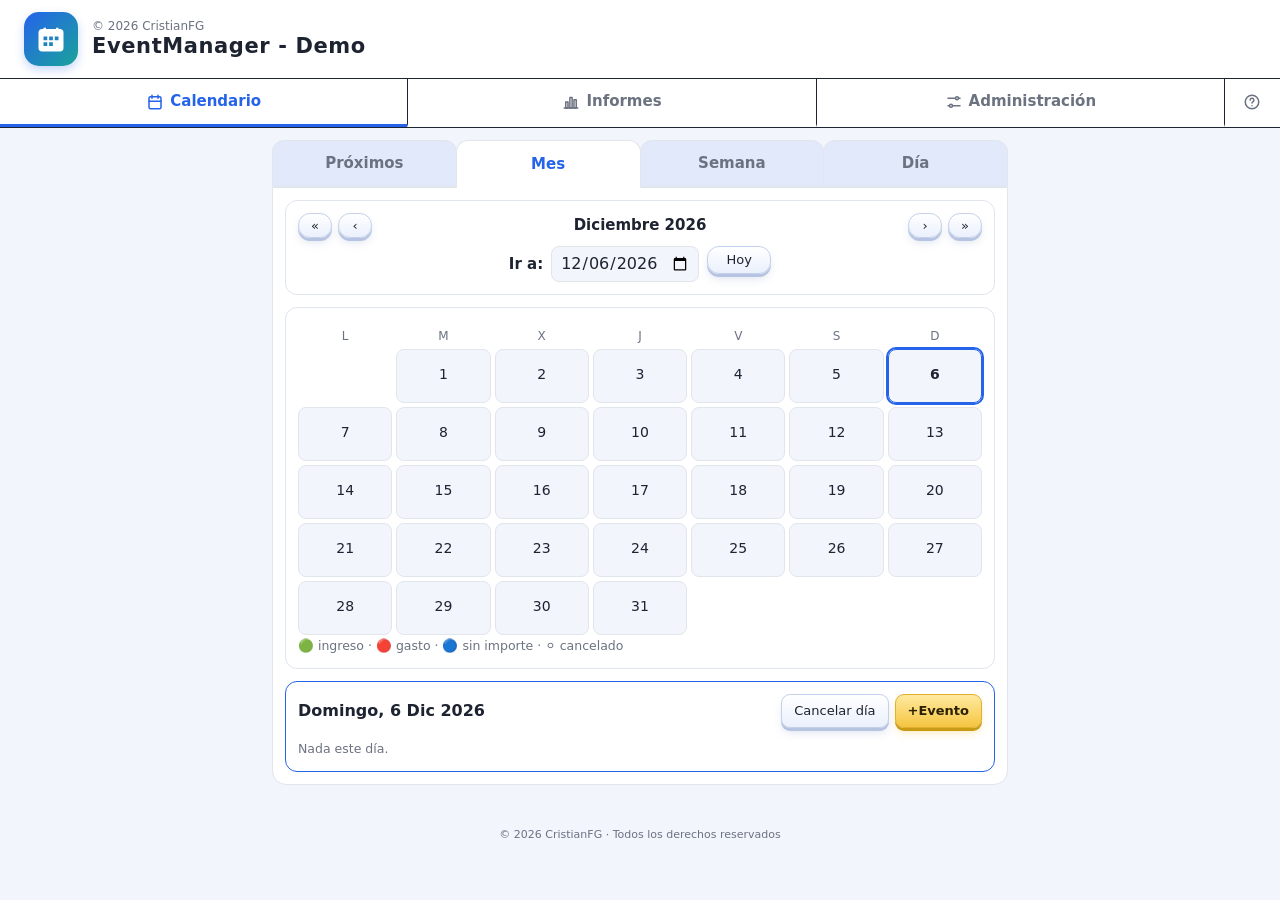
==== docs/eventmanager/EventManager_Demo_Vo.html @ ac98756c "Actualizaciones" ====
<!DOCTYPE html> <html lang="es"> <head> <meta charset="utf-8"> <meta name="viewport" content="width=device-width,initial-scale=1,viewport-fit=cover"> <meta name="theme-color" content="#2563eb"><title>EventManager - Demo</title> <style>/*! EventManager (nombre provisional) · © 2026 CristianFG · Todos los derechos reservados */:root{--bg:#f2f5fc;--card:#fff;--tx:#1d2330;--mut:#6b7280;--bd:#e1e5ec;--ac:#2563eb;--btx:#fff;--ok:#15803d;--ko:#b91c1c;--wn:#9ca3af;--b3a:#fff;--b3b:#eaf0fc;--b3bd:#c5d1ea;--b3sh:#b6c4e2;--b3gl:#6f87c040;--rj-a:#fff6f6;--rj-b:#ffe0e0;--rj-t:#b91c1c;--rj-bd:#f2b3b3;--rj-sh:#eea3a3;--rj-gl:#e5484d33;--gr-a:#f3f4f7;--gr-b:#d8dce4;--gr-t:#374151;--gr-bd:#c2c8d3;--gr-sh:#a9b1c0;color-scheme:light dark;box-sizing:border-box;padding-top:env(safe-area-inset-top,0);padding-bottom:env(safe-area-inset-bottom,0)}@media(prefers-color-scheme:dark){:root:not([data-theme=light]){--bg:#0f1318;--card:#181e27;--tx:#e6e9ef;--mut:#9aa3b2;--bd:#2a3340;--ac:#6ea0ff;--btx:#0b1220;--ok:#4ade80;--ko:#f87171;--wn:#6b7280;--b3a:#2a354b;--b3b:#212b3e;--b3bd:#3b4862;--b3sh:#0a0e15;--b3gl:#00000066;--rj-a:#43212a;--rj-b:#341a21;--rj-t:#ff8a8a;--rj-bd:#6d2f39;--rj-sh:#1c0b0f;--rj-gl:#00000066;--gr-a:#404859;--gr-b:#323946;--gr-t:#dbe1ec;--gr-bd:#525c70;--gr-sh:#12161d}}:root[data-theme=dark]{--bg:#0f1318;--card:#181e27;--tx:#e6e9ef;--mut:#9aa3b2;--bd:#2a3340;--ac:#6ea0ff;--btx:#0b1220;--ok:#4ade80;--ko:#f87171;--wn:#6b7280;--b3a:#2a354b;--b3b:#212b3e;--b3bd:#3b4862;--b3sh:#0a0e15;--b3gl:#00000066;--rj-a:#43212a;--rj-b:#341a21;--rj-t:#ff8a8a;--rj-bd:#6d2f39;--rj-sh:#1c0b0f;--rj-gl:#00000066;--gr-a:#404859;--gr-b:#323946;--gr-t:#dbe1ec;--gr-bd:#525c70;--gr-sh:#12161d}*{box-sizing:border-box}html{scroll-padding-top:env(safe-area-inset-top,0px)}body{margin:0;background:var(--bg);color:var(--tx);font:15px/1.4 system-ui,-apple-system,"Segoe UI",Roboto,sans-serif}header{position:sticky;top:env(safe-area-inset-top,0);background:var(--card);border-bottom:1px solid var(--tx);z-index:5;padding:0}.brand{display:flex;align-items:center;gap:14px;padding:12px 24px}.logo{width:54px;height:54px;border-radius:15px;background:linear-gradient(135deg,#2563eb,#1aa39a);display:grid;place-items:center;box-shadow:0 4px 10px #2563eb40;flex:none}.brand h1{margin:0;font-size:21px;font-weight:700;letter-spacing:.6px;line-height:1.2}.bs{display:block;font-size:12px;line-height:1.2;color:var(--mut)}nav{display:flex;border-top:1px solid var(--tx)}nav button{flex:1;display:flex;align-items:center;justify-content:center;gap:6px;background:0 0;color:var(--mut);border:0;border-bottom:3px solid transparent;border-radius:0;padding:12px 4px}nav button svg{width:18px;height:18px;flex:none;fill:none;stroke:currentColor;stroke-width:2;stroke-linecap:round;stroke-linejoin:round}nav button+button{border-left:1px solid var(--tx)}nav button.on{color:var(--ac);border-bottom-color:var(--ac)}nav button:hover:not(.on){color:var(--tx)}nav button:focus-visible{outline:3px solid #93c5fd;outline-offset:-3px}header nav button{font-weight:700}nav button[data-t=ayu]{flex:none;width:56px;padding:12px 0}@media(max-width:640px){.brand{padding:10px 12px}.logo{width:44px;height:44px;border-radius:12px}nav button{flex-direction:column;gap:2px;padding:8px 2px;font-size:12px}nav button[data-t=ayu]{width:48px;padding:8px 0}}main{max-width:760px;margin:0 auto;padding:12px}.card{background:var(--card);border:1px solid var(--bd);border-radius:12px;padding:12px;margin-bottom:12px}h3{margin:0;font-size:16px}button{font:inherit;font-weight:600;color:var(--tx);cursor:pointer;border:1px solid var(--b3bd);border-radius:12px;padding:8px 14px;background:linear-gradient(180deg,var(--b3a),var(--b3b));box-shadow:0 3px 0 var(--b3sh),0 6px 10px -2px var(--b3gl);transition:transform .06s,box-shadow .06s}button:active:not(:disabled){transform:translateY(2px);box-shadow:0 1px 0 var(--b3sh),0 2px 4px -1px var(--b3gl)}button:disabled{opacity:.45;cursor:not-allowed}button.g{padding:5px 10px;font-size:13px;font-weight:500}button.sm{padding:5px 12px;font-size:13px;border-radius:10px}button.pri{color:#fff;border-color:#1d4fc4;background:linear-gradient(180deg,#5b93ff,#2563eb);--b3sh:#1a3f9c;--b3gl:#2563eb55}button.amar{color:#2b2100;border-color:#e0b02e;background:linear-gradient(180deg,#ffeaa0,#f5c542);--b3sh:#c99a14;--b3gl:#f5c54266}button.rojo{color:var(--rj-t);border-color:var(--rj-bd);background:linear-gradient(180deg,var(--rj-a),var(--rj-b));--b3sh:var(--rj-sh);--b3gl:var(--rj-gl)}button.gris{color:var(--gr-t);border-color:var(--gr-bd);background:linear-gradient(180deg,var(--gr-a),var(--gr-b));--b3sh:var(--gr-sh)}.day,.sub button,nav button{box-shadow:none;transition:none;font-weight:500}.day:active:not(:disabled),.sub button:active:not(:disabled),nav button:active:not(:disabled){transform:none;box-shadow:none}label{display:block;font-size:13px;color:var(--mut);margin:8px 0;flex:1}input,select,textarea{display:block;width:100%;font:inherit;font-size:16px;padding:7px;border:1px solid var(--bd);border-radius:8px;background:var(--bg);color:var(--tx);margin-top:3px}.row{display:flex;gap:8px;align-items:center}.wrap{flex-wrap:wrap}.between{justify-content:space-between}.end{justify-content:flex-end;margin-top:12px}.grid{display:grid;grid-template-columns:repeat(7,1fr);gap:4px;text-align:center;margin-top:8px}.grid i{font-style:normal;color:var(--mut);font-size:12px}.day{background:var(--bg);color:var(--tx);border:1px solid var(--bd);min-height:54px;padding:4px 2px;border-radius:8px;font-size:14px}.day.sel{outline:2px solid var(--ac)}.day.today{font-weight:700;border-color:var(--ac)}.dots{display:flex;gap:2px;justify-content:center;flex-wrap:wrap;margin-top:3px}.dots u{width:7px;height:7px;border-radius:50%;background:var(--ac)}.dots u.in{background:var(--ok)}.dots u.ga{background:var(--ko)}.dots u.cx{background:var(--wn);opacity:.6}.item{display:flex;gap:8px;align-items:center;justify-content:space-between;padding:8px 0;border-top:1px solid var(--bd);flex-wrap:wrap}.item.off .nm{opacity:.55;text-decoration:line-through}.item small,small{color:var(--mut)}.item input[type=checkbox]{width:auto;margin:0}.amt{font-weight:600;white-space:nowrap}.amt.INGRESO{color:var(--ok)}.amt.GASTO{color:var(--ko)}.acts{display:flex;gap:6px}.nv{min-width:34px;font-size:20px;line-height:1;padding:6px 7px}.go{justify-content:center;align-items:flex-start}.go b{align-self:center}.go input{height:36px;width:auto;margin:0;font-size:16px;padding:0 8px}.go button{height:28px;min-width:64px;padding-top:0;padding-bottom:0}.tag{font-size:11px;background:var(--bg);border:1px solid var(--bd);border-radius:6px;padding:1px 6px;color:var(--mut)}.kpi{display:grid;grid-template-columns:repeat(3,1fr);gap:8px;text-align:center}.kpi b{display:block;font-size:18px}table{width:100%;border-collapse:collapse;font-size:14px;margin-top:6px}td,th{padding:5px;text-align:right}td:first-child,th:first-child{text-align:left}.days{display:flex;gap:6px;flex-wrap:wrap}.chip{display:flex;align-items:center;gap:3px;margin:0;flex:0 0 auto}.chip input{width:auto;margin:0}#modal{position:fixed;inset:0;background:#0009;display:flex;align-items:center;justify-content:center;padding:12px;z-index:20}#modal[hidden]{display:none}.box{background:var(--card);border-radius:14px;padding:16px;width:100%;max-width:440px;max-height:90vh;overflow:auto}#toast{position:fixed;left:50%;transform:translateX(-50%);bottom:calc(16px + env(safe-area-inset-bottom,0px));background:var(--tx);color:var(--bg);padding:8px 14px;border-radius:10px;font-size:14px;z-index:30;max-width:90%}#toast:empty{display:none}footer{text-align:center;font-size:11px;color:var(--mut);padding:16px}.tag.REALIZADO{color:var(--ok)}.tag.PLANIFICADO{color:var(--ac)}.row.prw{flex-wrap:nowrap;align-items:flex-end;gap:8px}.prw label{margin:0;min-width:0;flex:1.1 1 0}.prw label:first-child{flex:.8 1 0}.prw input,.prw select{min-width:0;padding-left:5px;padding-right:5px;font-size:14px}.prg{display:block;margin-top:8px;font-size:12px;color:var(--mut)}.row.prd{flex-wrap:nowrap;align-items:flex-end;gap:8px}.prd label{margin:0;min-width:0;flex:1}.prd input{min-width:0;padding-left:5px;padding-right:5px;font-size:14px}@media(max-width:340px){.row.prw{flex-wrap:wrap}}.pz{display:flex;gap:6px;align-items:flex-start;margin-top:3px}button.pzx{padding:0;width:20px;height:20px;min-width:0;font-size:11px;line-height:1;border-radius:6px;box-shadow:none;flex:none;position:relative;margin-top:1px}button.pzx::after{content:'';position:absolute;inset:-7px}@media(max-width:640px){.dn{display:none}}.gen{display:flex;flex-direction:column;align-items:center;gap:10px;border-color:#f5c542}.gen .row{justify-content:center}.gen input{height:36px;width:auto;margin:0;font-size:16px;padding:0 8px}.gen button{height:32px}.pt{font-size:28px;font-weight:800;margin:4px 0 6px}.ps{margin:0 0 14px;color:var(--mut)}.adm{display:flex;justify-content:space-between;align-items:center;gap:10px;flex-wrap:wrap;margin-bottom:14px}.adm .row{gap:10px}.pos{color:var(--ok)}.neg{color:var(--ko)}.flt{margin:6px 0 10px}.flt .chip{border:1px solid var(--bd);border-radius:20px;padding:4px 10px;color:var(--tx);font-size:13px}.sub{display:flex;gap:0;margin:0}.sub button{position:relative;flex:1;border:1px solid var(--bd);border-radius:12px 12px 0 0;background:var(--bg);background:color-mix(in srgb,var(--ac) 8%,var(--bg));color:var(--mut);padding:12px 8px;margin-bottom:0;font-weight:700}.sub button+button{margin-left:-1px}.sub button:hover{color:var(--ac);background:color-mix(in srgb,var(--ac) 3%,var(--card))}.sub button.on{background:var(--card);color:var(--ac);border-color:var(--bd) var(--bd) var(--card);margin-bottom:-1px;z-index:2}.sub button:focus-visible{outline:3px solid #93c5fd;outline-offset:2px;z-index:3}.tpanel{position:relative;z-index:1;background:var(--card);border:1px solid var(--bd);border-radius:0 0 14px 14px;padding:12px;margin-bottom:14px}.tpanel>:last-child{margin-bottom:0}.fr.today{border-color:var(--ac)}.fr h4{margin:0;font-size:15px}.dt{display:inline-block;min-width:100px;color:var(--mut);font-size:13px}.tk>div:first-child{flex:1 1 100%}.tk .acts{margin-left:auto;justify-content:flex-end;flex-wrap:nowrap;gap:3px}.tk .acts button{padding:2px 5px;font-size:12px;border-radius:8px;white-space:nowrap}.tk .acts button.del{color:var(--ko)}.card.r{text-align:right}.prow{text-align:right;margin:0 0 14px;padding-bottom:4px}.hlp h3{margin-bottom:4px}.hlp p{margin:6px 0 0}.hlp ol,.hlp ul{margin:8px 0 0;padding-left:20px}.hlp li{margin:5px 0}.hlp h4{margin:14px 0 2px;font-size:14px}.flow{display:flex;flex-wrap:wrap;gap:6px;align-items:center;margin:8px 0;color:var(--mut)}.flow .tag{font-size:13px;color:var(--tx)}.ev>.nm{flex:1 1 150px;min-width:0}.ev .amt{flex:0 0 auto;min-width:96px;text-align:right}.ev .acts{flex:0 0 auto;margin-left:auto}.dh button,.ev .acts button{min-width:72px}.amt.cero{color:var(--mut)}button.xs{padding:7px 12px;font-size:13px;border-radius:9px}.dh{display:flex;align-items:center;justify-content:space-between;gap:8px;margin-bottom:10px}@media print{#toast,.prow,button,footer,nav{display:none}body{background:#fff;color:#000}.card{box-shadow:none;break-inside:avoid;border-color:#bbb}header{position:static}.sub{display:none!important}.tpanel{border:0;padding:0;margin:0}.hlp{break-inside:auto}.hlp h3,.hlp h4{break-after:avoid}}.scroll-top-btn{position:fixed;right:max(24px,env(safe-area-inset-right,0px));bottom:calc(24px + env(safe-area-inset-bottom,0px));z-index:10;width:52px;height:52px;min-width:44px;min-height:44px;padding:0;margin:0;border:0;border-radius:50%;background:#2563eb;color:#fff;display:flex;flex-direction:column;align-items:center;justify-content:center;gap:1px;box-shadow:0 4px 12px rgba(0,0,0,.25),0 2px 4px rgba(0,0,0,.15);cursor:pointer;-webkit-tap-highlight-color:transparent;opacity:0;visibility:hidden;pointer-events:none;transform:translateY(12px) scale(1);transition:opacity .3s ease,transform .3s ease,visibility .3s,background-color .2s ease}.scroll-top-btn.is-visible{opacity:1;visibility:visible;pointer-events:auto;transform:translateY(0) scale(1)}.scroll-top-btn.is-visible:hover{background:#1d4ed8;transform:translateY(0) scale(1.08)}.scroll-top-btn.is-visible:active{transform:translateY(0) scale(.95)}.scroll-top-btn:focus-visible{outline:3px solid #93C5FD;outline-offset:3px}.scroll-top-btn svg{width:18px;height:18px;display:block;fill:none;stroke:#fff;stroke-width:3;stroke-linecap:round;stroke-linejoin:round}.scroll-top-btn span{font:700 11px/1 system-ui,-apple-system,"Segoe UI",Roboto,sans-serif;letter-spacing:.5px;color:#fff}@media(prefers-reduced-motion:reduce){.scroll-top-btn{transition:none}.scroll-top-btn.is-visible:active,.scroll-top-btn.is-visible:hover{transform:none}}@media print{.scroll-top-btn{display:none!important}}</style> </head> <body> <header> <div class="brand"> <div class="logo"><svg viewBox="0 0 24 24" width="30" height="30" fill="#fff" fill-rule="evenodd" aria-hidden="true"><path d="M6 4V3h2v1h8V3h2v1h1a3 3 0 0 1 3 3v12a3 3 0 0 1-3 3H5a3 3 0 0 1-3-3V7a3 3 0 0 1 3-3h1ZM6 10h3v3H6ZM10.5 10h3v3h-3ZM15 10h3v3h-3ZM6 14.5h3v3H6ZM10.5 14.5h3v3h-3Z"/></svg></div> <div><div class="bs">© 2026 CristianFG</div><h1>EventManager - Demo</h1></div> </div> <nav> <button data-t="cal" onclick="tab='cal';render()"><svg viewBox="0 0 24 24" aria-hidden="true"><rect x="4" y="5" width="16" height="16" rx="2"/><path d="M16 3v4M8 3v4M4 11h16"/></svg>Calendario</button> <button data-t="inf" onclick="tab='inf';render()"><svg viewBox="0 0 24 24" aria-hidden="true"><path d="M3 20h18"/><rect x="5" y="12" width="3" height="8"/><rect x="10.5" y="6" width="3" height="14"/><rect x="16" y="9" width="3" height="11"/></svg>Informes</button> <button data-t="tar" onclick="tab='tar';render()"><svg viewBox="0 0 24 24" aria-hidden="true"><path d="M4 7h10M18 7h2M4 17h2M10 17h10"/><circle cx="16" cy="7" r="2"/><circle cx="8" cy="17" r="2"/></svg>Administración</button> <button data-t="ayu" onclick="tab='ayu';render()" title="Ayuda" aria-label="Ayuda"><svg viewBox="0 0 24 24" aria-hidden="true"><circle cx="12" cy="12" r="9"/><path d="M9.5 9.5a2.5 2.5 0 1 1 3.5 2.3c-.6.3-1 .8-1 1.5M12 17v.01"/></svg></button> </nav> </header> <main id="v"></main> <footer>© 2026 CristianFG · Todos los derechos reservados</footer> <div id="modal" hidden role="dialog" aria-modal="true"></div> <div id="toast" role="status" aria-live="polite"></div> <button type="button" id="scrollTop" class="scroll-top-btn" aria-label="Volver arriba" title="Volver arriba"><svg viewBox="0 0 24 24" aria-hidden="true" focusable="false"><path d="M12 20V5M5 12l7-7 7 7"/></svg><span aria-hidden="true">UP</span></button> <script>/*! EventManager (nombre provisional) · © 2026 CristianFG · Todos los derechos reservados */
(function(_0x32bb6d,_0x445263){function _0x4cc6c1(_0x3c22ec,_0x530707){return _0x47d9(_0x530707-0x36,_0x3c22ec);}function _0x32b2fd(_0xcbb063,_0x546548){return _0x47d9(_0x546548-0xe0,_0xcbb063);}const _0x1e36ca=_0x32bb6d();while(!![]){try{const _0x58c91f=parseInt(_0x4cc6c1(0x97,0x1f2))/(0x21c1+-0x9*-0x397+-0x1605*0x3)*(parseInt(_0x32b2fd(0x524,0x5db))/(0x2*0x1361+-0x8*0x1d4+-0x1820))+parseInt(_0x32b2fd(0x544,0x50d))/(0x2694+0x5bc+-0x2c4d)*(parseInt(_0x32b2fd(0x3be,0x575))/(0x1*-0x1733+0x1*0x20f9+-0x4e1*0x2))+parseInt(_0x32b2fd(0x2c6,0x278))/(-0x567+-0x774+0x20*0x67)+parseInt(_0x32b2fd(0x62d,0x481))/(-0x90*-0x1b+0x1c*0x106+-0x2bd2)*(parseInt(_0x4cc6c1(0x3db,0x5f6))/(-0x825+0x2431+-0x1c05))+-parseInt(_0x32b2fd(0x39a,0x555))/(-0xd6f+0x1b87+-0x3*0x4b0)*(parseInt(_0x4cc6c1(0x837,0x630))/(-0x59f*-0x2+0xd91+0x97*-0x2a))+-parseInt(_0x4cc6c1(0x2e,0x279))/(-0x157+0x6bc+-0x1c9*0x3)*(parseInt(_0x32b2fd(0x631,0x416))/(-0x40e+-0x167*0x5+-0x9*-0x13c))+-parseInt(_0x32b2fd(0x420,0x439))/(-0x255d*0x1+0x1024+0x79*0x2d);if(_0x58c91f===_0x445263)break;else _0x1e36ca['push'](_0x1e36ca['shift']());}catch(_0x440cc7){_0x1e36ca['push'](_0x1e36ca['shift']());}}}(_0x4315,0x3632b+-0x482f+-0x12afe),console[_0x5d457d(0x635,0x734)](_0x5d457d(0x93b,0xaee),_0x5d457d(0x476,0x4cb),_0x19c49c(0x484,0x58f)));const $=_0x3edbe4=>document[_0x19c49c(0x82a,0x71d)](_0x3edbe4),pad=_0x49737f=>String(_0x49737f)['padStart'](-0x1bc7*-0x1+-0x1d06+0x141,'0'),iso=_0x23c33c=>_0x23c33c['getFullYear']()+'-'+pad(_0x23c33c[_0x5d457d(0x832,0x5fd)]()+(-0x1e8d+-0x438+0x22c6))+'-'+pad(_0x23c33c[_0x5d457d(0x4af,0x414)]()),parse=_0x5aaaf2=>{function _0x43aeef(_0x12827b,_0x54daca){return _0x19c49c(_0x12827b,_0x54daca- -0x25b);}const [_0xbf8e7d,_0x2d15dd,_0x37bc4a]=_0x5aaaf2[_0x43aeef(0x265,0x4a7)]('-')[_0x43aeef(0x7fa,0x762)](Number);function _0x5570db(_0x18a6d7,_0x1f3b3f){return _0x19c49c(_0x1f3b3f,_0x18a6d7- -0x587);}return new Date(_0xbf8e7d,_0x2d15dd-(-0x1e77+-0x152*-0x2+0x6f5*0x4),_0x37bc4a);},addD=(_0x58e627,_0x4a81e9)=>{function _0x10a1bd(_0x32750a,_0x188eb7){return _0x5d457d(_0x32750a- -0x565,_0x188eb7);}const _0x374078={'pZQcl':function(_0x312a79,_0x4add93){return _0x312a79(_0x4add93);},'jIZCV':function(_0x43c615,_0xbb33fe){return _0x43c615(_0xbb33fe);}},_0x43129f=_0x374078['pZQcl'](parse,_0x58e627);_0x43129f[_0x10a1bd(0x68,0x219)](_0x43129f[_0x396a62(0x37,0x1f6)]()+_0x4a81e9);function _0x396a62(_0x5d2ef6,_0x541762){return _0x5d457d(_0x5d2ef6- -0x478,_0x541762);}return _0x374078[_0x396a62(0x486,0x4bc)](iso,_0x43129f);},finMes=_0x10ba2a=>{const _0x22264f={'COhwY':function(_0x18d58b,_0x23cca1){return _0x18d58b(_0x23cca1);},'vcepi':function(_0x19320e,_0x3284c1){return _0x19320e+_0x3284c1;}};function _0x35121f(_0x2a50a8,_0x2af6f4){return _0x19c49c(_0x2a50a8,_0x2af6f4- -0x5eb);}const _0x2ce7b8=parse(_0x10ba2a);function _0x477f47(_0x44b39e,_0x5ef127){return _0x19c49c(_0x44b39e,_0x5ef127- -0x644);}return _0x22264f[_0x477f47(0x515,0x37e)](iso,new Date(_0x2ce7b8[_0x477f47(0x1a0,0x328)](),_0x22264f['vcepi'](_0x2ce7b8[_0x35121f(0xb0,0x2c3)](),0x38*-0x7b+0x2e*0x8b+0x1ef),-0x2b2+0xb1b+-0x869));},eur=_0xd4711e=>_0xd4711e[_0x5d457d(0x688,0x719)](_0x5d457d(0x752,0x6c7),{'style':_0x5d457d(0x75e,0x77c),'currency':_0x19c49c(0x721,0x77c)}),uid=()=>{function _0x5ef532(_0x20102d,_0x15ce0b){return _0x5d457d(_0x15ce0b-0x19,_0x20102d);}const _0x37a5b9={'wnUQd':function(_0x280c23,_0x2afbbe){return _0x280c23(_0x2afbbe);},'RllZU':_0x467ab8(0x68e,0x656),'ynokE':'#ph','wXqPA':function(_0x5f3ebf,_0x50e22b){return _0x5f3ebf<_0x50e22b;},'vUmKj':function(_0x5cc587,_0x19fdc6){return _0x5cc587(_0x19fdc6);},'WetbI':_0x467ab8(0x3ce,0x2c1),'aAWEo':function(_0x745c1e,_0x3a03df){return _0x745c1e(_0x3a03df);},'BTust':function(_0x15f2b4){return _0x15f2b4();},'WnnSD':function(_0x3b201d,_0x4852a3){return _0x3b201d(_0x4852a3);},'lUWki':function(_0x44e225,_0x53c163,_0x544753,_0x18aad5,_0x4a45a6){return _0x44e225(_0x53c163,_0x544753,_0x18aad5,_0x4a45a6);},'HDTsx':function(_0x12d32e,_0x232d40){return _0x12d32e!==_0x232d40;},'auHud':_0x467ab8(0x183,0x358),'EFwnG':function(_0x3e0192,_0x2602bd){return _0x3e0192+_0x2602bd;}};try{if(_0x37a5b9[_0x5ef532(0x400,0x49c)](_0x37a5b9[_0x5ef532(0x9bf,0x94b)],_0x37a5b9[_0x467ab8(0x6ab,0x652)])){const _0x46f3f4=_0x37a5b9[_0x5ef532(0x684,0x849)](_0x591d7a,_0x22f62c);_0x37a5b9[_0x467ab8(0x4a7,0x29c)](_0x173a3e,_0x5ef532(0xaed,0x913),_0x467ab8(0x434,0x2ee)+_0x5d1d06(_0x46f3f4[_0x467ab8(0x41b,0x1bd)])+_0x5ef532(0x71d,0x667)+_0x584b9e+_0x5ef532(0x8dd,0x906)+_0x579a3b+'\x27)\x22></label><label>Hasta<input\x20id=\x22ph\x22\x20type=\x22date\x22\x20onchange=\x22pausaN(\x27'+_0x1f8e90+_0x5ef532(0x679,0x7a7),()=>{const _0x126dd6=_0x37a5b9[_0x3c9a77(0x74,0x9d)](_0x4eae30,_0x37a5b9[_0x121099(0x629,0x636)])[_0x3c9a77(0x3,-0x275)],_0xfeb0fc=_0x57c577(_0x37a5b9['ynokE'])[_0x121099(0x4a4,0x70b)];if(!_0x126dd6||!_0xfeb0fc||_0x37a5b9[_0x121099(0x252,0x4b2)](_0xfeb0fc,_0x126dd6))return _0x37a5b9['vUmKj'](_0x5513c4,_0x37a5b9[_0x3c9a77(0x1cd,0x3fa)]),![];const _0xe2bc5d=_0x73a70b(_0x21c632,_0x126dd6,_0xfeb0fc);_0x4247ef['mv']=_0x255063['mv'][_0x3c9a77(0x184,-0x16)](_0x46c984=>!(_0x46c984['eventoId']&&_0xe2bc5d['ev'][_0x3c9a77(-0xa4,-0xe4)](_0x46c984['eventoId']))&&!_0xe2bc5d['cu'][_0x121099(0x7be,0x664)](_0x46c984));function _0x121099(_0x3974b7,_0x59e647){return _0x467ab8(_0x3974b7,_0x59e647-0x2db);}function _0x3c9a77(_0x2a8984,_0x21b128){return _0x467ab8(_0x21b128,_0x2a8984- -0x42d);}_0x8f4299['ev']=_0x2ee5d5['ev'][_0x121099(0x8f6,0x88c)](_0x384971=>!_0xe2bc5d['ev'][_0x3c9a77(-0xa4,0x17b)](_0x384971['id'])),(_0x46f3f4[_0x3c9a77(0x11f,0x14e)]=_0x46f3f4['pausas']||[])[_0x3c9a77(-0xf9,0x151)]({'d':_0x126dd6,'h':_0xfeb0fc,'nota':_0x37a5b9[_0x3c9a77(0x1f3,0x251)](_0x3ccaf6,_0x3c9a77(-0x14f,-0x322))['value'][_0x3c9a77(-0x1aa,-0x1e7)]()}),_0x37a5b9[_0x3c9a77(0x143,-0x88)](_0x36395a),_0x1c8776(_0x3c9a77(-0x252,-0x381)+_0xe2bc5d['ev'][_0x121099(0x691,0x605)]+_0x121099(0x84e,0x7ed)+_0xe2bc5d['cu'][_0x3c9a77(-0x103,-0x254)]+_0x121099(0x6a6,0x544));},_0x5ef532(0x60a,0x5e4));}else{if(crypto[_0x467ab8(0x5e6,0x39e)])return crypto[_0x467ab8(0x213,0x39e)]();}}catch(_0x811ec3){}function _0x467ab8(_0x4d216b,_0x590e5b){return _0x5d457d(_0x590e5b- -0x2e0,_0x4d216b);}return _0x37a5b9[_0x5ef532(0x285,0x4b8)](Date[_0x467ab8(0x4a3,0x377)]()[_0x467ab8(0x455,0x22e)](0x48e+0x23c5*-0x1+0x1f5b*0x1),Math[_0x5ef532(0x5ef,0x718)]()[_0x5ef532(0x6ca,0x527)](0x7*-0x2b+-0x716+0x867)[_0x5ef532(0x767,0x594)](-0x1*-0xbce+0x904+0x24*-0x94,-0x2579*-0x1+-0x49a*0x1+-0x20d5)['padEnd'](-0x2*-0x2ef+-0x13f+-0x497,'0'));},esc=_0x2e98c8=>String(_0x2e98c8??'')[_0x5d457d(0x739,0x7d4)](/[&<>"]/g,_0x1b4d54=>({'&':_0x19c49c(0x35b,0x52c),'<':_0x5d457d(0x7c3,0x720),'>':_0x5d457d(0x75d,0x629),'\x22':'&quot;'}[_0x1b4d54])),nowStr=()=>{function _0x527e1c(_0x40b289,_0x108aac){return _0x5d457d(_0x108aac- -0xa9,_0x40b289);}function _0x28b823(_0x54de6e,_0x265632){return _0x5d457d(_0x265632- -0xb3,_0x54de6e);}const _0x1560ba={'aukbR':function(_0x26be6d,_0x354124){return _0x26be6d+_0x354124;},'eYtsf':function(_0x78c66f,_0x1a5be0){return _0x78c66f(_0x1a5be0);}},_0x3f1c71=new Date();return _0x1560ba[_0x527e1c(0x42e,0x614)](_0x1560ba[_0x527e1c(0x478,0x614)](_0x1560ba[_0x28b823(0x6ec,0x61b)](iso,_0x3f1c71),'T'),pad(_0x3f1c71['getHours']()))+':'+_0x1560ba['eYtsf'](pad,_0x3f1c71[_0x527e1c(0x65e,0x797)]());};let TODAY=iso(new Date());const DN=['L','M','X','J','V','S','D'],wd=_0xefda5=>(parse(_0xefda5)[_0x19c49c(0x6e7,0x934)]()+(0x5eb+0x166d*0x1+-0x1c52))%(0x26e*-0x4+-0xdbb+0x177a);let tab=_0x19c49c(0x4ab,0x6c3),sel=TODAY,genH=finMes(TODAY),rep={'p':'mesact','d':TODAY,'h':TODAY,'prev':!![]};const DEMO_MAX_AGR=-0x803*-0x1+-0x10dc+0x8db,DEMO_MAX_TAR=-0x1e7*0xf+-0xf*0x192+0x341b*0x1,DEMO_NO_DISP=_0x5d457d(0x6a2,0x8c6),DEMO_NO_PERM=_0x19c49c(0x5c3,0x524);let toastT;const msg=(_0xe6242f,_0x3df6ff)=>{const _0x5ccee3={'NLKhU':_0x3f2173(0x1f8,-0x63),'FpzMm':function(_0x34b2d1,_0x5a7834){return _0x34b2d1(_0x5a7834);},'NQNtZ':function(_0x4c4f32,_0x197c1f,_0x41b007){return _0x4c4f32(_0x197c1f,_0x41b007);},'sUPdZ':function(_0x4ce780,_0x24ad3d){return _0x4ce780||_0x24ad3d;}};$(_0x5ccee3[_0x3dddef(0x5c0,0x521)])[_0x3dddef(0x494,0x5ed)]=_0xe6242f,_0x5ccee3[_0x3dddef(0x8c6,0x722)](clearTimeout,toastT);function _0x3dddef(_0x3f1309,_0x475062){return _0x5d457d(_0x3f1309- -0x67,_0x475062);}function _0x3f2173(_0x26a43b,_0x464fbf){return _0x5d457d(_0x26a43b- -0x279,_0x464fbf);}toastT=_0x5ccee3[_0x3dddef(0x483,0x553)](setTimeout,()=>$(_0x3dddef(0x40a,0x550))[_0x3dddef(0x494,0x269)]='',_0x5ccee3[_0x3f2173(0x38a,0x305)](_0x3df6ff,0x40*-0x4a+-0x5*0x65f+0x4007));};let S={'ag':[],'ta':[],'ev':[],'mv':[]},db=null,lastBk='',persisted=null,pedido=![],rev=0x1ffb+-0x22c2*-0x1+0x14f*-0x33;const openDB=()=>new Promise(_0xc71cf5=>{function _0xc8e600(_0x49aa47,_0x3a4a71){return _0x5d457d(_0x49aa47- -0x404,_0x3a4a71);}function _0x2f213c(_0x561829,_0x15f17e){return _0x5d457d(_0x561829- -0x4c7,_0x15f17e);}const _0x1245b2={'BNZsi':function(_0x2a0a56,_0x4d50ca){return _0x2a0a56||_0x4d50ca;},'gosoB':function(_0xcc2bc1,_0x118168){return _0xcc2bc1(_0x118168);},'qAICu':_0x2f213c(0x11b,0x0),'SWKsq':function(_0x3ed841){return _0x3ed841();},'TgDtZ':'La\x20fecha\x20de\x20fin\x20no\x20puede\x20ser\x20anterior\x20al\x20inicio','pJsUp':function(_0x4c25a0,_0x443baa,_0x35caf5){return _0x4c25a0(_0x443baa,_0x35caf5);},'xxdoo':function(_0x458c6d,_0x8b2293,_0x5a6478,_0x2e4dd8){return _0x458c6d(_0x8b2293,_0x5a6478,_0x2e4dd8);},'xjOGs':_0xc8e600(0x295,0x124),'mQvvp':function(_0x3a37d5,_0x5bb737){return _0x3a37d5===_0x5bb737;},'whNbl':_0x2f213c(0x30f,0x54f),'wZEiq':'eventmanager2026demo','SsHjm':function(_0x5c809c,_0x331bc7){return _0x5c809c===_0x331bc7;},'GGhTy':'yoRNL'};try{if(_0x1245b2[_0xc8e600(0x1e3,0x372)]('wbiKQ',_0x1245b2[_0xc8e600(0x128,0x6d)])){const _0x1c45a9=indexedDB[_0x2f213c(-0x30,-0xfb)](_0x1245b2[_0xc8e600(0x495,0x245)],0x1*-0x1fc+-0x13*0x20b+-0x6cd*-0x6);_0x1c45a9[_0xc8e600(0x34f,0x291)]=()=>_0x1c45a9[_0x2f213c(0x176,-0x2f)][_0xc8e600(0x23b,0x3cc)]('kv'),_0x1c45a9[_0x2f213c(0x3ed,0x4b3)]=()=>{function _0x5aa32e(_0x53356a,_0x3b9aab){return _0xc8e600(_0x3b9aab-0x1e,_0x53356a);}function _0x419773(_0x224a93,_0x451211){return _0xc8e600(_0x224a93-0x14,_0x451211);}if(_0x1245b2[_0x5aa32e(0x569,0x4df)]===_0x5aa32e(0x2c1,0x1fc))db=_0x1c45a9['result'],_0x1245b2[_0x5aa32e(0x122,0x173)](_0xc71cf5);else{const _0x21e5b8=_0x7f98ab[_0x419773(0x35f,0x55e)](-0x17d7+0x1e98+-0xd*0x85,_0x1245b2[_0x5aa32e(0x35,0x21a)](+_0x581d36,0x1801+0xb6+0x1*-0x18b7));_0x1134cf['importe']=_0x21e5b8,_0x383fd3['origen']=_0x21e5b8!==(_0x58647c['base']??_0x1245b2[_0x419773(0x49d,0x5eb)](_0xa3cf5c,_0x35cc4d))?_0x419773(0x4c2,0x606):_0x419773(0x22a,-0x3c);}},_0x1c45a9[_0x2f213c(0x351,0x25d)]=()=>_0xc71cf5();}else return _0xc52326(_0x1245b2[_0xc8e600(0x4a4,0x6e3)]),![];}catch(_0x3d9e40){if(_0x1245b2[_0xc8e600(0x2a8,0x65)]('aNsGa',_0x1245b2['GGhTy'])){const _0x2b55bf={'FtPTO':function(_0x19583d,_0xf2fe6f){return _0x1245b2['gosoB'](_0x19583d,_0xf2fe6f);},'EeORS':'Indica\x20la\x20fecha\x20desde\x20la\x20que\x20cancelar','EWFKj':function(_0x56a10a,_0x36373c,_0xe221a8){function _0x54229e(_0x43bb76,_0x57af00){return _0xc8e600(_0x43bb76- -0x231,_0x57af00);}return _0x1245b2[_0x54229e(-0x1d4,-0x1db)](_0x56a10a,_0x36373c,_0xe221a8);},'xtqSz':function(_0x3e3cf8,_0x27e1f4,_0x33a2f6,_0x468ffc,_0xc7a009){return _0x3e3cf8(_0x27e1f4,_0x33a2f6,_0x468ffc,_0xc7a009);},'mbcXO':function(_0x505744,_0x3dc57c,_0x304435,_0x2c69af){return _0x1245b2['xxdoo'](_0x505744,_0x3dc57c,_0x304435,_0x2c69af);}},_0x4d388f=_0x1245b2[_0xc8e600(0x489,0x6cf)](_0x2988ca,_0x13723f);_0xfb5898(_0x2f213c(0x1d2,0x42a),'<p>Se\x20cancelarán\x20los\x20eventos\x20y\x20cuotas\x20de\x20\x22'+_0x1245b2[_0xc8e600(0x489,0x283)](_0x3add12,_0x4d388f[_0xc8e600(0x99,0x2ce)])+_0x2f213c(0x214,0x25a)+_0x32c6ab+_0xc8e600(0x377,0x3d3),()=>{const _0x189595=_0x83d7e('#cd')[_0x2e3ef2(0x2a8,0x4ac)];function _0x2e3ef2(_0x4366ba,_0x17198e){return _0xc8e600(_0x4366ba- -0x64,_0x17198e);}if(!_0x189595)return _0x2b55bf['FtPTO'](_0x485fce,_0x2b55bf[_0x2e3ef2(0x12,-0x5a)]),![];function _0x1b7560(_0x1246fc,_0x45ccf8){return _0xc8e600(_0x1246fc-0x2b8,_0x45ccf8);}const _0xd709c7=_0x2b55bf[_0x2e3ef2(0x2fb,0x234)](_0x4aebd0,_0x4d388f,_0x189595)['ya'];if(_0xd709c7)return _0x2b55bf[_0x2e3ef2(-0x6,0x225)](_0x2a5c54,_0x1b7560(0x6df,0x7ad),_0x1b7560(0x746,0x908)+_0xd709c7+_0x1b7560(0x5d5,0x5cd),()=>_0x4772d3(_0x4d388f,_0x189595,_0x2e3ef2(0x72,0x1ed)),'Sí,\x20cancelar'),![];_0x2b55bf[_0x1b7560(0x76e,0x798)](_0x593767,_0x4d388f,_0x189595,'CANCELADA');},_0x1245b2[_0x2f213c(-0x1,-0xa3)]);}else _0xc71cf5();}}),load=()=>new Promise(_0x15330a=>{const _0x56c6d0={'KMExh':function(_0x53f668){return _0x53f668();},'bcoSq':'state','rsxAZ':_0x150183(-0x13b,-0x70)};function _0x24d2f2(_0x219710,_0xd49f40){return _0x5d457d(_0x219710- -0x628,_0xd49f40);}function _0x150183(_0x5cda91,_0x5a8c05){return _0x5d457d(_0x5a8c05- -0x686,_0x5cda91);}if(!db)return _0x15330a();try{const _0x2351b4=db[_0x24d2f2(-0x194,-0x36a)]('kv')[_0x24d2f2(0x1d1,0x41a)]('kv'),_0x183cf5=_0x2351b4[_0x150183(-0x29d,-0xad)](_0x56c6d0[_0x150183(0xa4,0xb7)]);_0x183cf5[_0x24d2f2(0x28c,0xa0)]=()=>{function _0x1eaf10(_0x4b7e37,_0x24f7fe){return _0x24d2f2(_0x4b7e37-0x508,_0x24f7fe);}function _0x4614e6(_0x4b535a,_0x5b958c){return _0x24d2f2(_0x5b958c-0x106,_0x4b535a);}if(_0x183cf5[_0x1eaf10(0x51d,0x4a6)])S=_0x183cf5[_0x1eaf10(0x51d,0x677)];};const _0x4c3dce=_0x2351b4[_0x150183(0x181,-0xad)](_0x56c6d0[_0x24d2f2(0x2c,0x9a)]);_0x4c3dce[_0x24d2f2(0x28c,0x4a9)]=()=>{function _0x176206(_0x41f417,_0xdf1595){return _0x150183(_0xdf1595,_0x41f417-0x471);}if(_0x4c3dce['result'])lastBk=_0x4c3dce[_0x176206(0x428,0x3ab)]['bk']||'';};const _0x421fc9=_0x2351b4['get'](_0x24d2f2(-0xce,0x55));_0x421fc9[_0x150183(0x3b5,0x22e)]=()=>{function _0x1eae85(_0x63f208,_0x443852){return _0x150183(_0x63f208,_0x443852- -0x21);}rev=_0x421fc9[_0x1eae85(0x1e1,-0x6a)]||0x444*0x6+-0xab7+-0xee1*0x1;},_0x2351b4['transaction']['oncomplete']=()=>{try{limpiar();}catch(_0x48b352){}function _0x5ae1d5(_0x3f07cc,_0x4f40ee){return _0x24d2f2(_0x3f07cc-0x3bc,_0x4f40ee);}_0x56c6d0[_0x5ae1d5(0x599,0x32a)](_0x15330a);},_0x2351b4[_0x24d2f2(-0x194,-0xf3)][_0x24d2f2(0x1f0,0x3ba)]=()=>_0x15330a(),_0x2351b4[_0x150183(-0x2bb,-0x1f2)]['onabort']=()=>_0x15330a();}catch(_0x5b5559){_0x15330a();}});async function pedirPersistencia(){function _0x4571c2(_0x134712,_0x296aee){return _0x19c49c(_0x134712,_0x296aee- -0x158);}function _0x3b2f88(_0x3c146f,_0x557e51){return _0x19c49c(_0x557e51,_0x3c146f- -0x259);}try{if(navigator[_0x4571c2(0x9c8,0x7ff)]&&navigator['storage'][_0x4571c2(0x3fe,0x5a0)]){persisted=await navigator[_0x4571c2(0x612,0x7ff)][_0x3b2f88(0x773,0x691)]();if(!persisted)persisted=await navigator['storage']['persist']();}}catch(_0x481449){}}function save(){const _0x1bc7a2={'ecPvs':function(_0x22c5dd,_0x4f36df){return _0x22c5dd!==_0x4f36df;},'gWUlY':_0x5bac91(0x29b,0x81),'sdnvv':'tar','BEjxX':function(_0x84eff2){return _0x84eff2();},'nRDSE':_0x5bac91(0x158,0x335),'kaCcl':function(_0x4492b9){return _0x4492b9();}};function _0x5bac91(_0x7fd92b,_0x2b6b16){return _0x5d457d(_0x2b6b16- -0x553,_0x7fd92b);}const _0x75afbe=()=>msg(_0x5bac91(0x89,0x213));function _0x3b0861(_0x2b4761,_0x206a9e){return _0x5d457d(_0x2b4761- -0x115,_0x206a9e);}if(!db)return _0x75afbe();try{const _0x1aeb78=db[_0x3b0861(0x37f,0x3e2)]('kv',_0x5bac91(-0xc1,0xfc)),_0x483eaa=_0x1aeb78[_0x3b0861(0x6e4,0x4cc)]('kv');_0x483eaa['put'](S,_0x1bc7a2[_0x5bac91(-0x15,-0x57)]),rev=Date[_0x3b0861(0x542,0x38f)](),_0x483eaa[_0x3b0861(0x6a0,0x900)](rev,_0x5bac91(-0x13b,0x7));if(window[_0x3b0861(0x5e5,0x5ee)])try{window[_0x5bac91(0xbb,0x1a7)][_0x5bac91(0x1e4,0x90)](rev);}catch(_0x2e6741){}_0x1aeb78[_0x5bac91(0x3d3,0x2c5)]=_0x1aeb78[_0x3b0861(0x835,0x76d)]=_0x75afbe;}catch(_0x29110b){_0x1bc7a2[_0x3b0861(0x60a,0x536)](_0x75afbe);}persisted!==!![]&&!pedido&&(pedido=!![],_0x1bc7a2[_0x5bac91(-0x8,0x1cc)](pedirPersistencia)['then'](()=>{function _0x41ec5d(_0x42c5c0,_0x5918dd){return _0x3b0861(_0x42c5c0- -0x490,_0x5918dd);}function _0x6b32bf(_0x5130ee,_0x43ff5f){return _0x3b0861(_0x5130ee- -0x1fd,_0x43ff5f);}if(_0x1bc7a2[_0x6b32bf(0x305,0x24b)](_0x1bc7a2[_0x6b32bf(0x1e0,0x279)],_0x6b32bf(0x3ea,0x450))){if(tab===_0x1bc7a2[_0x41ec5d(0x1c4,0x1cd)]&&av===_0x41ec5d(-0x56,-0x97))_0x1bc7a2[_0x6b32bf(0x42a,0x627)](render);}else return _0x5cbaa0[_0x6b32bf(0x349,0x57d)]=![],_0x3f18f0();}));}const commit=()=>{const _0x2d93cd={'pAKiD':function(_0x2f4e3d){return _0x2f4e3d();}};save();function _0x41666b(_0x6a13c,_0x9e53b8){return _0x5d457d(_0x6a13c- -0x48d,_0x9e53b8);}_0x2d93cd[_0x41666b(0x2d7,0x4ca)](render);},IDOK=/^[\w-]{1,64}$/,PERS=['',_0x5d457d(0x881,0x9a9),_0x5d457d(0x695,0x5d1),_0x5d457d(0x495,0x424),_0x19c49c(0x906,0x9c8),_0x19c49c(0x633,0x88a)];function limpiar(){const _0x317377={'YXDRg':_0x5eca22(0x1c4,0xb7),'sULSg':function(_0x3fa8f1,_0xf4fd42){return _0x3fa8f1===_0xf4fd42;},'CrjpB':_0x5eca22(-0x3f,0x4d),'lcPxJ':_0x396972(-0x2e3,-0x1a7),'aumBx':_0x396972(0xd0,0x6),'JSOgC':_0x5eca22(0x271,0x450),'MQNqC':function(_0x48e90c,_0x5216af){return _0x48e90c===_0x5216af;}};if([...S['ag'],...S['ta'],...S['ev'],...S['mv']][_0x396972(0x16e,0x203)](_0x506d0a=>!_0x506d0a||typeof _0x506d0a['id']!==_0x396972(-0x194,0xf0)||!IDOK['test'](_0x506d0a['id'])))throw new Error(_0x5eca22(-0x7e,-0x2b));const _0x1d2a29=new Set(S['ag'][_0x396972(-0x9,0x23b)](_0x338d77=>_0x338d77['id']));S['ta']=S['ta'][_0x5eca22(0x3c0,0x3de)](_0x429866=>_0x1d2a29[_0x5eca22(0x1bc,0x227)](_0x429866[_0x396972(0x36f,0x1aa)]));const _0x409457=new Set(S['ta'][_0x5eca22(0x470,0x6da)](_0x253e02=>_0x253e02['id']));S['ta'][_0x5eca22(0x19d,0x2d2)](_0x3a1ca3=>{_0x3a1ca3[_0x2a07a5(0x3f7,0x185)]=PERS[_0x466496(0x5c4,0x6fe)](_0x3a1ca3[_0x466496(0x854,0x630)])?_0x3a1ca3['per']:_0x317377[_0x2a07a5(0x579,0x6fe)],_0x3a1ca3['importe']=Math[_0x2a07a5(0x5ab,0x780)](0x473+-0x1c54+-0x17e1*-0x1,+_0x3a1ca3[_0x2a07a5(0x64c,0x7bb)]||-0xd3*0x21+-0x2211*-0x1+0x24a*-0x3);function _0x2a07a5(_0x277877,_0x36f3ee){return _0x396972(_0x36f3ee,_0x277877-0x562);}_0x3a1ca3['dias']=(_0x3a1ca3[_0x2a07a5(0x515,0x663)]||[])[_0x466496(0x8e9,0x926)](_0x41dd21=>_0x41dd21>=0x2673+-0x2084+-0x1*0x5ef&&_0x41dd21<0x10fd*0x1+-0x5ed*0x4+0x6be),_0x3a1ca3['tipo']=_0x317377[_0x2a07a5(0x3af,0x4e2)](_0x3a1ca3['tipo'],_0x317377['CrjpB'])?_0x317377[_0x466496(0x47b,0x671)]:_0x317377[_0x2a07a5(0x3e1,0x192)];function _0x466496(_0x58744e,_0x1d5212){return _0x396972(_0x58744e,_0x1d5212-0x79b);}if(!['NINGUNO',_0x317377[_0x466496(0xa2a,0x954)],_0x2a07a5(0x489,0x699),_0x317377[_0x466496(0x3f7,0x5a1)]][_0x2a07a5(0x4c5,0x361)](_0x3a1ca3['coste']))_0x3a1ca3[_0x466496(0x736,0x59c)]=_0x466496(0x8da,0x812);});function _0x396972(_0xd38a3f,_0x35ba70){return _0x19c49c(_0xd38a3f,_0x35ba70- -0x782);}S['ev']=S['ev'][_0x396972(0x1a2,0x18b)](_0x4b8add=>_0x409457[_0x396972(0x1be,-0x79)](_0x4b8add[_0x5eca22(0x326,0x318)]));const _0x5c376e=new Set(S['ev'][_0x5eca22(0x470,0x497)](_0x5f5803=>_0x5f5803['id']));function _0x5eca22(_0x5c641b,_0x466cf0){return _0x19c49c(_0x466cf0,_0x5c641b- -0x54d);}S['mv']=S['mv'][_0x396972(0x2ee,0x18b)](_0x44af18=>_0x409457[_0x396972(-0x210,-0x79)](_0x44af18['tareaId'])&&(!_0x44af18['eventoId']||_0x5c376e[_0x5eca22(0x1bc,-0xa3)](_0x44af18[_0x5eca22(0x2b6,0x125)]))),S['mv'][_0x396972(-0x94,-0x98)](_0x119bcb=>{function _0x44d3fb(_0x115aea,_0x495918){return _0x396972(_0x115aea,_0x495918-0x157);}_0x119bcb[_0x2737fd(0x647,0x6b3)]=Math[_0x2737fd(0x67d,0x612)](-0xa9a+0xe4d*-0x1+-0xff*-0x19,+_0x119bcb['importe']||-0x18b5+-0x2146+0x39fb*0x1);function _0x2737fd(_0x194f31,_0x6464e2){return _0x396972(_0x194f31,_0x6464e2-0x5c9);}_0x119bcb[_0x2737fd(0x606,0x553)]=_0x317377[_0x44d3fb(0x5a,0x2b3)](_0x119bcb[_0x2737fd(0x412,0x553)],_0x44d3fb(-0x336,-0x11d))?'GASTO':_0x2737fd(0x693,0x422);});}function snap(){const _0xf88824={'rnxdD':'snap'};function _0x1b28e2(_0x15525e,_0x25f005){return _0x5d457d(_0x25f005- -0x645,_0x15525e);}function _0x4351ac(_0x3623a9,_0x2adb54){return _0x5d457d(_0x2adb54- -0x317,_0x3623a9);}try{db&&db[_0x4351ac(0x269,0x17d)]('kv','readwrite')['objectStore']('kv')[_0x1b28e2(-0x89,0x170)](JSON[_0x4351ac(0x5b8,0x5a7)](JSON[_0x1b28e2(-0xa8,-0x16)](S)),_0xf88824[_0x4351ac(0x4a9,0x3fe)]);}catch(_0x2057b4){}}function restSnap(){function _0x26fd88(_0x36831b,_0xc6e0e2){return _0x5d457d(_0x36831b- -0x616,_0xc6e0e2);}const _0x1f3ad2={'czFXW':function(_0x1f7aad){return _0x1f7aad();},'TrcmX':'<p>Se\x20recuperará\x20el\x20estado\x20guardado\x20automáticamente\x20antes\x20de\x20la\x20última\x20operación\x20destructiva\x20(importar,\x20borrar\x20o\x20finalizar).\x20Los\x20datos\x20actuales\x20se\x20sustituirán.</p>','wHvlp':_0x26fd88(-0xf2,-0x11d),'wSzee':function(_0x449e4b,_0x2a2ec1){return _0x449e4b(_0x2a2ec1);}};function _0x198528(_0x2e245a,_0x5ec589){return _0x5d457d(_0x5ec589- -0x3a8,_0x2e245a);}try{const _0x3fbfc7=db[_0x26fd88(-0x182,0x93)]('kv')['objectStore']('kv')['get']('snap');_0x3fbfc7[_0x26fd88(0x29e,0x39b)]=()=>{function _0x4cb5f8(_0x5afca3,_0x4ace7d){return _0x198528(_0x5afca3,_0x4ace7d-0x1a8);}function _0x1dd540(_0x25aa1d,_0x5ad031){return _0x198528(_0x5ad031,_0x25aa1d- -0x1a7);}const _0x16049b={'pJlFy':_0x1dd540(0x30b,0x24c),'iRGIT':function(_0x4dc7fe){function _0x7b3ce3(_0x72830d,_0x3b8c23){return _0x1dd540(_0x3b8c23-0x4be,_0x72830d);}return _0x1f3ad2[_0x7b3ce3(0x591,0x762)](_0x4dc7fe);}};if(!_0x3fbfc7[_0x1dd540(0xee,-0x15a)])return msg('No\x20hay\x20ninguna\x20copia\x20interna\x20todavía');modal(_0x4cb5f8(0x210,0x31f),_0x1f3ad2[_0x1dd540(0x263,0x426)],()=>{function _0x452c50(_0x4ffaa2,_0x3bfbf2){return _0x4cb5f8(_0x3bfbf2,_0x4ffaa2- -0x251);}const _0x4d07b1={'JKCKR':function(_0x433b06,_0x44ed23){return _0x433b06(_0x44ed23);}};function _0x20b36b(_0x1227c1,_0x51ee8e){return _0x4cb5f8(_0x1227c1,_0x51ee8e- -0x30d);}if(_0x16049b[_0x452c50(0x90,0x26f)]!==_0x20b36b(0x185,0x34d)){const _0x47fb1c=_0x45cd0c(_0x3669ae);return CQubaS[_0x452c50(0xaf,0x32)](_0x246aec,new _0x2b79ff(_0x47fb1c['getFullYear'](),_0x47fb1c[_0x452c50(0x3e1,0x2bd)]()+(-0x4a*-0x53+0xc95*-0x3+-0x2*-0x6e1),-0x19be+0x11*0xad+0xe41));}else{_0x16049b[_0x452c50(0x5a,0xbc)](snap),S=_0x3fbfc7['result'];try{limpiar();}catch(_0x36dcf0){}_0x16049b[_0x20b36b(-0x26d,-0x62)](commit);}},_0x1f3ad2[_0x4cb5f8(0x416,0x3ff)]);};}catch(_0x2724f7){_0x1f3ad2[_0x26fd88(0x128,0x22a)](msg,_0x198528(0x3f5,0x2a9));}}const avisoBk=()=>!sinDatos()&&(!lastBk||(parse(TODAY)-parse(lastBk))/(0x1a80db*0x13+0x1*-0x5a94c3+0x3896082)>-0x20d3*-0x1+-0xb*-0x113+0x8b*-0x52)?_0x5d457d(0x93e,0xb99)+(lastBk?_0x5d457d(0x705,0x6f7):_0x19c49c(0x82c,0x9a5))+_0x19c49c(0x794,0x569):'';function fallo(_0xadf6ee){const _0x428d81={'swCGf':function(_0x255891,_0x202263){return _0x255891(_0x202263);},'wpEJH':_0x30a129(0x3f5,0x42e),'jaEXp':_0x30a129(0x530,0x336),'FOKrd':function(_0x29adda,_0x1dc306){return _0x29adda!==_0x1dc306;},'fviqJ':_0x4477b9(0x491,0x6d9),'eiKlM':function(_0x4f157a,_0x597527){return _0x4f157a(_0x597527);}};function _0x30a129(_0x3bb859,_0x3dbac1){return _0x19c49c(_0x3bb859,_0x3dbac1- -0x3e1);}function _0x4477b9(_0x5dae4d,_0xa0648f){return _0x19c49c(_0x5dae4d,_0xa0648f-0xa);}console[_0x30a129(0x182,0x11b)](_0xadf6ee);try{if(_0x428d81['FOKrd'](_0x428d81['fviqJ'],_0x428d81['fviqJ'])){const _0x34cb95={'KUNHG':function(_0x3296f2,_0x2ec6ce){return _0x3296f2(_0x2ec6ce);},'FTYbd':function(_0x430d0f,_0x3c47f9){return _0x430d0f>_0x3c47f9;},'pggyK':function(_0x3373d9,_0x4ebcef){return _0x3373d9===_0x4ebcef;}},_0x2b1a69=_0x38a852+'-'+_0x428d81[_0x4477b9(0x916,0x79c)](_0x5d0056,_0x5948d2),_0x1d7701=_0x428d81[_0x4477b9(0x619,0x79c)](_0x43a26c,_0x2b1a69)[_0x4477b9(0x80b,0x601)](0x6d4*-0x5+0x155*0x1+0x1*0x20cf,0x7*0x241+0x5e*0x49+-0x5*0x883)['map'](_0x48c60e=>{function _0x4af4ef(_0x197147,_0x135e70){return _0x30a129(_0x197147,_0x135e70-0x323);}function _0x400bea(_0x2d5d0c,_0x3df37e){return _0x30a129(_0x3df37e,_0x2d5d0c- -0x10b);}const _0x3e268f=_0x34cb95[_0x4af4ef(0x8dd,0x6f0)](_0x2dc86c,_0x48c60e);return'<u\x20class=\x22'+(_0x48c60e[_0x4af4ef(0x6b9,0x66f)]?'cx':_0x34cb95[_0x4af4ef(0x4ee,0x568)](_0x3e268f[_0x400bea(0x380,0x16a)],0x9*0x426+0x207c+-0x45d2)?_0x34cb95['pggyK'](_0x3e268f[_0x400bea(0x220,0x461)],_0x4af4ef(0x37a,0x51d))?'in':'ga':'')+_0x400bea(0x431,0x578);})['join']('')+_0x819b21['mv'][_0x4477b9(0xb79,0x917)](_0x432d1d=>_0x432d1d[_0x30a129(0x2f9,0x311)]&&_0x432d1d[_0x30a129(-0x13a,0xed)]===_0x2b1a69)[_0x4477b9(0xb78,0x9c7)](_0x5cfa98=>_0x4477b9(0xb0c,0x8f0)+(_0x5cfa98[_0x30a129(0x48d,0x2f6)]?'cx':_0x5cfa98['tipo']===_0x30a129(0x42e,0x1fa)?'in':'ga')+'\x22></u>')[_0x30a129(0x60b,0x593)]('');_0x556e9f+=_0x30a129(0x185,0x331)+(_0x2b1a69===_0x558c3a?_0x30a129(0x46c,0x27b):'')+'\x20'+(_0x2b1a69===_0x405508?_0x428d81[_0x4477b9(0x780,0x74b)]:'')+'\x22\x20'+(_0x2b1a69>_0x29ecfb?_0x428d81[_0x4477b9(0x397,0x52f)]:'')+'\x20onclick=\x22selDay(\x27'+_0x2b1a69+_0x4477b9(0x7b0,0x5c2)+_0x2813c9+_0x30a129(0x274,0x229)+_0x1d7701+_0x30a129(0xdf,0x351);}else $('#v')[_0x4477b9(0x4c0,0x539)]='<div\x20class=\x22card\x22><h3>Ha\x20ocurrido\x20un\x20error</h3><p>Algún\x20dato\x20podría\x20estar\x20dañado.\x20Tus\x20datos\x20siguen\x20guardados:\x20exporta\x20una\x20copia\x20antes\x20de\x20seguir.</p><small>'+_0x428d81[_0x4477b9(0xadc,0x9da)](esc,_0xadf6ee&&_0xadf6ee[_0x4477b9(0x680,0x887)])+_0x30a129(-0x39,0x1f0);}catch(_0x3d173f){}}function chkDia(){const _0x29249b={'EBoCZ':function(_0x46868d,_0x121d46){return _0x46868d(_0x121d46);},'FgUEx':function(_0x54f707,_0x438f23){return _0x54f707===_0x438f23;},'LvDwV':function(_0x36e63f,_0x3a9586){return _0x36e63f(_0x3a9586);},'yxDpp':function(_0x2e2ce7){return _0x2e2ce7();}};function _0x1e81a3(_0x552ac1,_0x359ad1){return _0x5d457d(_0x552ac1- -0x3e2,_0x359ad1);}function _0x39885f(_0x1680b3,_0x1c6d13){return _0x5d457d(_0x1680b3- -0x504,_0x1c6d13);}const _0x218d4e=_0x29249b[_0x1e81a3(0xe5,-0xa7)](iso,new Date());if(_0x218d4e===TODAY)return;const _0x509636=TODAY;TODAY=_0x218d4e;if(_0x29249b['FgUEx'](sel,_0x509636))sel=_0x218d4e;if(genH===finMes(_0x509636))genH=_0x29249b[_0x1e81a3(0x35f,0x10e)](finMes,_0x218d4e);_0x29249b[_0x39885f(0x374,0x144)](render);}function syncExt(){const _0x31e7dd={'AcvXN':function(_0x3e8328,_0x45c5a5){return _0x3e8328>_0x45c5a5;}};function _0x3b82d0(_0x1cfcbd,_0x287951){return _0x19c49c(_0x287951,_0x1cfcbd- -0x60a);}if(!db||!$(_0x3b82d0(-0x73,-0x242))[_0x22fca3(-0x198,0x85)])return;function _0x22fca3(_0x1f62ab,_0x1a4999){return _0x19c49c(_0x1f62ab,_0x1a4999- -0x64f);}try{const _0x2803e9=db[_0x3b82d0(-0xfa,-0x206)]('kv')[_0x22fca3(0xe0,0x226)]('kv')[_0x3b82d0(0x4b,0x158)](_0x22fca3(0x79,-0x79));_0x2803e9['onsuccess']=()=>{function _0x268607(_0x2130fb,_0x19bbbd){return _0x3b82d0(_0x2130fb-0xf2,_0x19bbbd);}const _0x3d8cc2={'aCPgZ':function(_0x4e1063){return _0x4e1063();},'GKSxs':function(_0x59c8c0,_0x3c3f86){return _0x59c8c0(_0x3c3f86);}};if(_0x31e7dd['AcvXN'](_0x2803e9[_0x268607(0x1a1,0x27a)]||-0x1ad5+0x84*0x2+-0x529*-0x5,rev))load()['then'](()=>{function _0x4bec88(_0xcf382d,_0x1713b1){return _0x268607(_0xcf382d-0x28f,_0x1713b1);}_0x3d8cc2[_0x131567(0x6dd,0x87c)](render);function _0x131567(_0x1775f2,_0x258d60){return _0x268607(_0x258d60-0x3e4,_0x1775f2);}_0x3d8cc2[_0x4bec88(0x35d,0x434)](msg,_0x131567(0x59e,0x5f8));});};}catch(_0x50dff4){}}document[_0x19c49c(0x991,0x980)](_0x5d457d(0x815,0x915),()=>{const _0x8b0332={'QVyik':function(_0x4e5e8d){return _0x4e5e8d();}};function _0x1c1d3b(_0x4e45af,_0x1b86d0){return _0x5d457d(_0x4e45af- -0x3d1,_0x1b86d0);}function _0x41d7ff(_0x5f2a10,_0x213d4b){return _0x5d457d(_0x5f2a10- -0x2d4,_0x213d4b);}!document[_0x1c1d3b(0x287,0x2a1)]&&(_0x8b0332[_0x41d7ff(0x551,0x4f1)](chkDia),syncExt());}),window[_0x19c49c(0x8e9,0x980)](_0x19c49c(0x7de,0x567),()=>{const _0x2706f7={'IHJgj':function(_0x54ef20){return _0x54ef20();}};function _0x304f20(_0x5a5a31,_0x443768){return _0x5d457d(_0x5a5a31- -0x428,_0x443768);}chkDia(),_0x2706f7[_0x304f20(0x3a9,0x538)](syncExt);}),window[_0x19c49c(0x7cb,0x980)]('focus',chkDia),setInterval(chkDia,-0x4c4d+-0x4d6b*-0x3+0x4e6c);if(window['BroadcastChannel'])try{window[_0x5d457d(0x6fa,0x88d)]=new BroadcastChannel(_0x19c49c(0x7df,0x705)),window[_0x19c49c(0x8b4,0x776)][_0x19c49c(0x83f,0x810)]=_0x42449c=>{function _0x40b4b4(_0x4796da,_0x516d4e){return _0x5d457d(_0x516d4e- -0x15a,_0x4796da);}if(_0x42449c[_0x40b4b4(0x736,0x651)]>rev)syncExt();};}catch(_0x395d93){}const tarea=_0x561580=>S['ta'][_0x5d457d(0x69a,0x8e6)](_0x26b4d8=>_0x26b4d8['id']===_0x561580),agr=_0x35153e=>S['ag'][_0x19c49c(0x802,0x716)](_0x3338a1=>_0x3338a1['id']===_0x35153e),mvOf=_0xb81f90=>S['mv']['find'](_0x22d7a6=>_0x22d7a6[_0x19c49c(0x79c,0x803)]===_0xb81f90['id']);function _0x19c49c(_0xfad44d,_0x3ecf43){return _0x47d9(_0x3ecf43-0x3a8,_0xfad44d);}const calc=_0x2439ee=>_0x2439ee[_0x5d457d(0x507,0x5f7)]===_0x19c49c(0x5a2,0x6a9)?_0x2439ee[_0x19c49c(0x7e1,0x86c)]:0x7d9+0x1f4a+0x2723*-0x1,isReal=_0x389d1e=>!_0x389d1e[_0x5d457d(0x6b1,0x84e)]&&_0x389d1e['inicio']+'T'+(_0x389d1e['hi']||_0x19c49c(0x499,0x561))<=nowStr(),mvReal=_0xf6891a=>{function _0x2e780e(_0x266ae6,_0x5bd927){return _0x19c49c(_0x5bd927,_0x266ae6- -0x2da);}if(_0xf6891a[_0x2e780e(0x529,0x77e)]){const _0x55f757=S['ev']['find'](_0x4e42d8=>_0x4e42d8['id']===_0xf6891a[_0xd8bf41(0x43d,0x37e)]);return _0x55f757&&isReal(_0x55f757);}function _0xd8bf41(_0x22dc0b,_0x248454){return _0x19c49c(_0x248454,_0x22dc0b- -0x3c6);}return _0xf6891a[_0xd8bf41(0x108,0x31d)]<=TODAY;},estT=_0x29be68=>_0x29be68['estado']===_0x5d457d(0x53f,0x310)||_0x29be68[_0x19c49c(0x851,0x65d)]===_0x5d457d(0x4da,0x26a)?_0x29be68[_0x5d457d(0x5e1,0x3f6)]:_0x29be68['fin']&&_0x29be68[_0x19c49c(0x70e,0x913)]<TODAY?_0x5d457d(0x53f,0x3ca):_0x29be68['inicio']>TODAY?_0x5d457d(0x747,0x8ef):_0x5d457d(0x902,0x820),activa=_0x5a80ca=>![_0x19c49c(0x3a1,0x5bb),_0x19c49c(0x75e,0x556)][_0x5d457d(0x669,0x486)](_0x5a80ca['estado']),evDay=_0x25677b=>S['ev']['filter'](_0x1cb0bc=>_0x1cb0bc[_0x19c49c(0x6c2,0x742)]<=_0x25677b&&_0x25677b<=_0x1cb0bc[_0x5d457d(0x897,0x817)])['sort']((_0xe02147,_0x44d119)=>(_0xe02147['hi']||'')[_0x19c49c(0x8ed,0x81b)](_0x44d119['hi']||''));function addEv(_0x593b95,_0x566205,_0x28a7fb={}){function _0x3fdc65(_0x284718,_0x27cfe3){return _0x19c49c(_0x27cfe3,_0x284718- -0x1b0);}const _0x709c42={'iEZTy':function(_0x126595){return _0x126595();},'MyrwQ':function(_0x236343,_0x5405a0){return _0x236343===_0x5405a0;},'AsnXs':_0x44e756(0x77,0x22f),'bhuVo':_0x44e756(-0x7b,0x134)},_0x2588e9={'id':_0x709c42[_0x44e756(0x91,0xa3)](uid),'tareaId':_0x593b95['id'],'inicio':_0x566205,'fin':_0x28a7fb['fin']||_0x566205,'hi':_0x28a7fb['hi']||_0x593b95['hi']||'','hf':_0x28a7fb['hf']||_0x593b95['hf']||'','cancelado':![],'auto':!!_0x28a7fb[_0x3fdc65(0x6f0,0x4eb)],'notas':_0x28a7fb[_0x44e756(0x262,0xfb)]||''},_0xbfbe3f=!S['ev'][_0x44e756(0x274,0x375)](_0x95956e=>_0x95956e[_0x44e756(0x162,-0xf1)]===_0x593b95['id']);function _0x44e756(_0x448ffa,_0x536717){return _0x19c49c(_0x536717,_0x448ffa- -0x711);}const _0x42ba37=_0x709c42[_0x44e756(0x11b,0x1ef)](_0x593b95[_0x44e756(-0x18e,-0x2ff)],_0x44e756(-0x68,-0x212))||_0x593b95[_0x3fdc65(0x3d3,0x310)]===_0x709c42['AsnXs']&&_0xbfbe3f?_0x593b95[_0x44e756(0x15b,0x15c)]:0x4*-0x2fe+0x11*0x103+-0x67*0xd;return S['ev'][_0x3fdc65(0x4e0,0x475)](_0x2588e9),S['mv'][_0x44e756(-0x81,-0x2f7)]({'id':uid(),'tareaId':_0x593b95['id'],'eventoId':_0x2588e9['id'],'cuota':![],'fecha':_0x566205,'importe':_0x42ba37,'base':_0x42ba37,'tipo':_0x593b95[_0x3fdc65(0x55c,0x448)],'origen':_0x709c42[_0x3fdc65(0x34a,0x2b2)],'anulado':![]}),_0x2588e9;}function addCuota(_0x149ae2,_0x4bdee8){const _0x157f72={'SEMANAL':3.5,'MENSUAL':0xf,'TRIMESTRAL':0x2d,'SEMESTRAL':0x5a,'ANUAL':0xb4}[_0x149ae2[_0x4076c7(0x55,0x244)]]||0xa45+-0x2*-0xa0c+0xa1a*-0x3,_0x42842a=(_0x2b8787,_0x542732)=>Math[_0x2bb154(0x219,-0x43)](parse(_0x2b8787)-parse(_0x542732))/(0xb5*0x37c7f+-0x1*-0x197b583+0x1*0x117a0b2)<_0x157f72;function _0x4076c7(_0x86c7f,_0xe6acfc){return _0x5d457d(_0x86c7f- -0x546,_0xe6acfc);}function _0x2bb154(_0x4fbda9,_0x5b7edf){return _0x5d457d(_0x5b7edf- -0x66c,_0x4fbda9);}if(S['mv'][_0x4076c7(0x3c3,0x173)](_0x286bd9=>_0x286bd9[_0x4076c7(0x2b1,0x221)]===_0x149ae2['id']&&_0x286bd9[_0x2bb154(-0xe1,0xa)]&&(_0x42842a(_0x286bd9['fecha'],_0x4bdee8)||_0x286bd9[_0x2bb154(0x419,0x287)]&&_0x42842a(_0x286bd9[_0x4076c7(0x3ad,0x177)],_0x4bdee8))))return-0xc58+-0x15*-0xb3+0x1*-0x257;return S['mv'][_0x2bb154(0x92,-0x58)]({'id':uid(),'tareaId':_0x149ae2['id'],'eventoId':null,'cuota':!![],'fecha':_0x4bdee8,'importe':_0x149ae2[_0x4076c7(0x2aa,0xf9)],'base':_0x149ae2[_0x4076c7(0x2aa,0x18e)],'tipo':_0x149ae2['tipo'],'origen':_0x4076c7(0xd4,-0xd1),'anulado':![]}),-0x4a6+-0x1*-0xdab+-0x904;}function generar(_0x5648ed,_0x381d2c,_0x283096){const _0x589c75={'wQFBC':function(_0x17d076,_0x25337b,_0x1b06b0){return _0x17d076(_0x25337b,_0x1b06b0);},'aWiZh':function(_0x285c37,_0x1445b4){return _0x285c37<_0x1445b4;},'IYDto':function(_0x12a92e,_0x5c923e){return _0x12a92e>_0x5c923e;},'defAv':function(_0x254284,_0x2ef29e){return _0x254284(_0x2ef29e);},'HYFbC':_0x160ee2(0x32d,0x2c0),'ZVCsO':function(_0x565a3d,_0xac3f29,_0x16d532){return _0x565a3d(_0xac3f29,_0x16d532);},'kEPGn':function(_0x1dc116,_0x473432,_0xa88ee5,_0x459b91){return _0x1dc116(_0x473432,_0xa88ee5,_0x459b91);},'AAwqq':function(_0x4c5025,_0x2b0674){return _0x4c5025===_0x2b0674;},'dQnBi':function(_0x4eca70,_0x39f559,_0x532f22){return _0x4eca70(_0x39f559,_0x532f22);},'tBjBD':function(_0x186b49,_0x17dc67){return _0x186b49*_0x17dc67;},'qlgMn':function(_0x5eed5b,_0x223f03){return _0x5eed5b<=_0x223f03;}};function _0x160ee2(_0x572daf,_0x284e85){return _0x5d457d(_0x284e85- -0x225,_0x572daf);}function _0x5520b9(_0x5d5b70,_0x23d860){return _0x5d457d(_0x5d5b70- -0x5c4,_0x23d860);}let _0x133d56=0xb65+-0x14f4+0x1*0x98f;return(_0x381d2c?[_0x381d2c]:S['ta'])[_0x160ee2(0x46f,0x66c)](activa)[_0x160ee2(0x6c4,0x449)](_0x997648=>{const _0x5f2354=_0x589c75[_0x3c732a(0x50b,0x6e4)](addM,TODAY,0x1bc5*-0x1+-0x1*-0xd5b+-0x4e2*-0x3),_0x310297=_0x5648ed>_0x5f2354?_0x5f2354:_0x5648ed,_0x572e80=_0x997648[_0x3c732a(0x612,0x6a9)]&&_0x589c75['aWiZh'](_0x997648[_0x3c732a(0x612,0x3d7)],_0x310297)?_0x997648[_0x3e383c(0x3dd,0x519)]:_0x310297,_0x58ed9f=_0x997648['gh'];if(!_0x997648['gh']||_0x572e80>_0x997648['gh'])_0x997648['gh']=_0x572e80;function _0x3e383c(_0x30240c,_0x539992){return _0x160ee2(_0x30240c,_0x539992- -0x159);}if(_0x997648[_0x3e383c(0x16c,0x33b)][_0x3c732a(0x385,0x1b6)]){for(let _0xeaaa17=_0x283096&&_0x589c75[_0x3e383c(0x629,0x438)](_0x283096,_0x997648['inicio'])?_0x283096:_0x58ed9f&&_0x589c75[_0x3c732a(0x531,0x627)](addD(_0x58ed9f,-0x1e70+-0xd*-0x20c+0x3d5),_0x997648[_0x3c732a(0x441,0x3a6)])?_0x589c75[_0x3c732a(0x50b,0x645)](addD,_0x58ed9f,-0x1e12+0x85*0x49+0x3*-0x29e):_0x997648[_0x3e383c(0x1be,0x348)];_0xeaaa17<=_0x572e80;_0xeaaa17=_0x589c75[_0x3e383c(0x5e6,0x412)](addD,_0xeaaa17,0x1*-0x1f33+-0x1ab5+0x39e9))_0x997648[_0x3c732a(0x434,0x5cc)]['includes'](_0x589c75[_0x3c732a(0x5ae,0x3f2)](wd,_0xeaaa17))&&(!_0x283096||_0xeaaa17+'T'+(_0x997648['hi']||_0x589c75['HYFbC'])>nowStr())&&!S['ev'][_0x3e383c(0x77c,0x58b)](_0x5dfe44=>_0x5dfe44[_0x3e383c(0x367,0x479)]===_0x997648['id']&&_0x5dfe44[_0x3e383c(0x652,0x4a6)]&&(_0x5dfe44[_0x3e383c(0xe8,0x348)]===_0xeaaa17||_0x5dfe44['fo']===_0xeaaa17))&&!_0x589c75['ZVCsO'](enPausa,_0x997648,_0xeaaa17)&&(_0x589c75[_0x3e383c(0x239,0x214)](addEv,_0x997648,_0xeaaa17,{'auto':!![]}),_0x133d56++);}function _0x3c732a(_0x3bd347,_0x57bca5){return _0x160ee2(_0x57bca5,_0x3bd347- -0x60);}if(_0x589c75[_0x3c732a(0x5c7,0x43f)](_0x997648[_0x3e383c(0x33,0x189)],'CUOTA')){const _0x89428a={'SEMANAL':0x0,'MENSUAL':0x1,'TRIMESTRAL':0x3,'SEMESTRAL':0x6,'ANUAL':0xc}[_0x997648[_0x3c732a(0x316,0x3c5)]]??-0x5*0x4ca+-0x17f8+0x2feb;for(let _0x574a76=-0x154d+0x2*0x89b+0x417;;_0x574a76++){const _0x11803d=_0x89428a===0xa83+0x182e+-0x6b*0x53?_0x589c75[_0x3c732a(0x3be,0x4ed)](addD,_0x997648['inicio'],(0x629+-0x1*-0x17bf+-0x1de1*0x1)*_0x574a76):_0x589c75[_0x3c732a(0x2bd,0x221)](addM,_0x997648[_0x3c732a(0x441,0x34c)],_0x589c75[_0x3c732a(0x36c,0x1d2)](_0x89428a,_0x574a76));if(_0x589c75['IYDto'](_0x11803d,_0x572e80))break;_0x133d56+=_0x283096&&_0x11803d<=TODAY||!_0x283096&&_0x58ed9f&&_0x589c75[_0x3c732a(0x207,0x65)](_0x11803d,_0x58ed9f)||enPausa(_0x997648,_0x11803d)?0x185*0x9+0x183f+-0x25ec:addCuota(_0x997648,_0x11803d);}}}),_0x133d56;}function setEvCancel(_0x386be0,_0x34afa6){function _0x5a8bdc(_0x3630ce,_0xfe86fa){return _0x5d457d(_0x3630ce-0x46,_0xfe86fa);}_0x386be0[_0x2c47a8(0x3ab,0x16b)]=_0x34afa6;function _0x2c47a8(_0x5eda65,_0x3947d9){return _0x5d457d(_0x5eda65- -0x306,_0x3947d9);}S['mv'][_0x5a8bdc(0x8d7,0x9ae)](_0x50fd33=>_0x50fd33[_0x2c47a8(0x481,0x395)]===_0x386be0['id'])['forEach'](_0x42101f=>_0x42101f['anulado']=_0x34afa6);}function cancelSel(_0x1fd1e5,_0x25fb2a){const _0x2d1655={'FLdnH':function(_0x36f123){return _0x36f123();},'LALRW':function(_0x448615,_0x2302fd){return _0x448615+_0x2302fd;}},_0x17acbc=_0x2d1655[_0x124868(0x5c2,0x6e2)](nowStr),_0x5625b4=S['ev'][_0x124868(0x4fc,0x608)](_0x2735e5=>_0x2735e5[_0x1e71cb(0x2e5,0x363)]===_0x1fd1e5['id']&&!_0x2735e5[_0x1e71cb(0x19f,0x375)]&&_0x2735e5[_0x1e71cb(0x1b4,0x24)]>=_0x25fb2a&&(_0x25fb2a!==TODAY||_0x2735e5[_0x1e71cb(0x1b4,-0x90)]+'T'+(_0x2735e5['hi']||'00:00')>_0x17acbc)),_0x4c1e64=S['mv']['filter'](_0x5d1e01=>_0x5d1e01[_0x1e71cb(0x2e5,0x497)]===_0x1fd1e5['id']&&_0x5d1e01['cuota']&&!_0x5d1e01['anulado']&&_0x5d1e01[_0x124868(0xbd,-0x19f)]>=_0x25fb2a&&(_0x25fb2a!==TODAY||_0x5d1e01[_0x1e71cb(-0xc0,0x92)]>TODAY));function _0x124868(_0x8da6c4,_0x3c8723){return _0x19c49c(_0x3c8723,_0x8da6c4- -0x411);}function _0x1e71cb(_0xdaea4b,_0x1d5f77){return _0x19c49c(_0x1d5f77,_0xdaea4b- -0x58e);}return{'ev':_0x5625b4,'cu':_0x4c1e64,'ya':_0x2d1655[_0x124868(0x2a4,0x3cd)](_0x5625b4[_0x1e71cb(0x37f,0x5c8)](_0x1ea805=>_0x1ea805['inicio']+'T'+(_0x1ea805['hi']||_0x1e71cb(-0x2d,0x1fd))<=_0x17acbc)[_0x1e71cb(0xf8,0x1d8)],_0x4c1e64['filter'](_0x1b6d50=>_0x1b6d50[_0x1e71cb(-0xc0,-0x109)]<=TODAY)[_0x124868(0x275,0x164)])};}function cancelT(_0x4d9620,_0x36cee3,_0x853414){function _0xad36d4(_0x3a2108,_0x274c90){return _0x19c49c(_0x3a2108,_0x274c90- -0x48f);}const _0x3daef6={'jXaNM':function(_0x47ea4c,_0xc1f05d,_0x1a0f01){return _0x47ea4c(_0xc1f05d,_0x1a0f01);},'icNwM':function(_0x536acc,_0x5e3b7c){return _0x536acc===_0x5e3b7c;},'DMMLM':_0x58d338(0x724,0x545),'AWzJz':function(_0x1f0d7c){return _0x1f0d7c();}},_0xe3e63=_0x3daef6[_0xad36d4(0x28a,0x507)](cancelSel,_0x4d9620,_0x36cee3);function _0x58d338(_0x36a996,_0x393282){return _0x19c49c(_0x36a996,_0x393282- -0x190);}_0xe3e63['ev'][_0xad36d4(0xcc,0x25b)](_0xb366c3=>{function _0x3a81a9(_0x12333e,_0x515148){return _0x58d338(_0x515148,_0x12333e- -0x2db);}_0x3daef6[_0x3a81a9(0x52b,0x5bc)](setEvCancel,_0xb366c3,!![]),_0xb366c3['ct']=-0x1*-0xecb+-0x177d+0x8b3;}),_0xe3e63['cu']['forEach'](_0x423757=>{function _0xe13878(_0x416c45,_0x267d66){return _0x58d338(_0x267d66,_0x416c45- -0x245);}const _0x4fa97a={'DvfNA':function(_0x513523,_0x313c7e){return _0x513523===_0x313c7e;}};function _0x6597f2(_0x7f0db5,_0x262d14){return _0x58d338(_0x7f0db5,_0x262d14- -0x1ca);}_0x3daef6[_0xe13878(0x2ae,0x2a5)](_0x3daef6[_0xe13878(0x3be,0x443)],_0xe13878(0x300,0x22b))?(_0x423757[_0x6597f2(0x252,0x37d)]=!![],_0x423757['ct']=-0x1f8e+-0xb1*0x15+0x3*0xf5c):_0x24cb7f['indeterminate']=_0x4fa97a['DvfNA'](_0x5ce424['dataset']['st'],_0xe13878(0x5b0,0x5cc));}),_0x4d9620[_0x58d338(0x4ad,0x4cd)]=_0x853414,_0x3daef6[_0x58d338(0x3f7,0x5aa)](commit);}const delEvs=_0x4f5136=>{function _0x4aa498(_0x437809,_0x5d09ee){return _0x19c49c(_0x5d09ee,_0x437809- -0x416);}S['ev']=S['ev'][_0x4790ae(0x358,0x572)](_0x212321=>!_0x4f5136['includes'](_0x212321[_0x4790ae(0x2be,0x25e)]));function _0x4790ae(_0xc7695,_0x3790e1){return _0x19c49c(_0x3790e1,_0xc7695- -0x5b5);}S['mv']=S['mv'][_0x4790ae(0x358,0x42a)](_0x2c4d9d=>!_0x4f5136[_0x4790ae(0x130,0xf0)](_0x2c4d9d[_0x4aa498(0x45d,0x5ee)]));};document[_0x19c49c(0x775,0x980)](_0x5d457d(0x67a,0x4b6),_0x40e339=>{function _0x24ba8d(_0x558c7f,_0x24169a){return _0x19c49c(_0x24169a,_0x558c7f- -0x6c);}function _0x3c4bd0(_0x10cbfa,_0x44c9b2){return _0x19c49c(_0x44c9b2,_0x10cbfa-0x2d);}const _0x364de4={'fWuuK':function(_0x5742cf,_0x5aa0f8){return _0x5742cf(_0x5aa0f8);},'AenJR':'No\x20se\x20pudo\x20abrir\x20la\x20impresión:\x20usa\x20Ctrl+P\x20(o\x20Cmd+P)','Lcyff':function(_0x22852c,_0x17997d){return _0x22852c(_0x17997d);},'DFVMy':_0x24ba8d(0x52b,0x6c5)},_0x431b92=_0x364de4[_0x3c4bd0(0x82c,0x973)]($,_0x364de4[_0x24ba8d(0x75d,0x8c0)]);if(_0x40e339[_0x3c4bd0(0x6ee,0x6a7)]===_0x24ba8d(0x74a,0x793)&&_0x431b92&&!_0x431b92[_0x24ba8d(0x668,0x4fe)]){if('cszuY'!==_0x3c4bd0(0x7fa,0x8a0))try{_0x514f81[_0x24ba8d(0x84f,0x6fd)]();}catch(_0x10540d){_0x364de4[_0x3c4bd0(0x517,0x565)](_0x17e125,_0x364de4['AenJR']);}else _0x40e339[_0x3c4bd0(0x6ab,0x5a1)](),_0x431b92[_0x3c4bd0(0x701,0x880)]=!![];}});function modal(_0x534d29,_0x211ffc,_0x4abf93,_0x15970f=_0x5d457d(0x8c3,0xa35)){const _0x5170fd={'nfEOb':function(_0x23a1c1){return _0x23a1c1();},'gjuJI':_0x5aee31(0x709,0x92b),'SMQHU':_0x4d9c9c(0x7c9,0x604),'BIQlG':function(_0x74ccf5,_0x22ad1c){return _0x74ccf5!==_0x22ad1c;},'gZAxt':function(_0x13c6e5){return _0x13c6e5();},'dlItw':function(_0xa4728c,_0xe53e03){return _0xa4728c(_0xe53e03);},'JsuOO':_0x5aee31(0x8e0,0x982),'jwWYp':function(_0x4e59c4,_0x1c5c89){return _0x4e59c4(_0x1c5c89);}},_0x400724=_0x5170fd['dlItw']($,_0x4d9c9c(0x4be,0x442));_0x400724['innerHTML']=_0x5aee31(0x888,0x81e)+_0x534d29+_0x4d9c9c(0x4d5,0x5df)+_0x211ffc+'</div><div\x20class=\x22row\x20end\x22><button\x20class=\x22g\x22\x20id=\x22mc\x22>Cancelar</button>'+(_0x4abf93?_0x5aee31(0x877,0xaea)+(/^(Eliminar|Borrar|Sí, cancelar|Reemplazar)/[_0x4d9c9c(0x6d2,0x838)](_0x15970f)?_0x5aee31(0x788,0x5d2):_0x4d9c9c(0x60b,0x50a))+'\x22>'+_0x15970f+_0x4d9c9c(0x503,0x407):'')+_0x5aee31(0x714,0x48f),_0x400724['hidden']=![],$('#mc')['onclick']=()=>_0x400724[_0x5aee31(0x68a,0x8f2)]=!![];const _0x64b213=_0x400724[_0x5aee31(0x6d3,0x89a)](_0x5170fd[_0x4d9c9c(0x65f,0x434)]);if(_0x64b213&&!_0x64b213[_0x4d9c9c(0x50a,0x5c8)])try{_0x64b213[_0x4d9c9c(0x61e,0x735)]({'preventScroll':!![]});}catch(_0x3be1a0){}function _0x4d9c9c(_0x4a6356,_0x468795){return _0x5d457d(_0x4a6356- -0x5d,_0x468795);}function _0x5aee31(_0xaeb611,_0x566b14){return _0x5d457d(_0xaeb611-0x32,_0x566b14);}if(_0x4abf93)_0x5170fd[_0x4d9c9c(0x518,0x553)]($,_0x4d9c9c(0x694,0x716))[_0x4d9c9c(0x579,0x5c2)]=()=>{const _0x6ae9e3={'kxYcA':function(_0x5a4094){return _0x5a4094();},'dCYFm':function(_0x1adfbc){function _0x2513e3(_0x2741a9,_0x1607a5){return _0x47d9(_0x2741a9-0x79,_0x1607a5);}return _0x5170fd[_0x2513e3(0x332,0x186)](_0x1adfbc);}};function _0x4588cf(_0x843f73,_0x5b11c7){return _0x5aee31(_0x843f73- -0x495,_0x5b11c7);}function _0x31e73f(_0x4229e0,_0x35bfb0){return _0x5aee31(_0x35bfb0- -0x5ed,_0x4229e0);}if(_0x5170fd['gjuJI']===_0x5170fd[_0x31e73f(0x127,0x262)]){try{uDViFP[_0x4588cf(0x131,0xfd)](_0x3f9616);}catch(_0x3bbd00){}uDViFP[_0x31e73f(-0x12d,-0x140)](_0x2cba4d);}else{if(_0x5170fd['BIQlG'](_0x5170fd[_0x31e73f(0x447,0x375)](_0x4abf93),![]))_0x400724[_0x31e73f(0x23,0x9d)]=!![];}};}function fAgr(_0x518470){const _0x45398f={'cqvRj':_0x1bf25f(-0xe8,-0xcc),'JNTnX':function(_0x48bb5a,_0x16052c,_0x2561b6){return _0x48bb5a(_0x16052c,_0x2561b6);},'CqPot':_0x4dd8b0(0x2ee,0x283),'gAvyK':_0x1bf25f(-0x55,-0x136),'YWOky':function(_0x4702fa,_0x807ccc){return _0x4702fa===_0x807ccc;},'NcPOK':function(_0xd9940f,_0x9eecbd,_0x42f191){return _0xd9940f(_0x9eecbd,_0x42f191);},'WiEvS':_0x1bf25f(-0x161,-0x125),'JodsT':_0x4dd8b0(0x184,0x134),'RHGbq':_0x4dd8b0(0x48e,0x2cf),'xEGwc':'UNICO','UpJBD':_0x1bf25f(0x44,0x21d),'jUSJZ':function(_0x1160c1,_0x4e2b10,_0x47d01f){return _0x1160c1(_0x4e2b10,_0x47d01f);},'MjJHn':_0x1bf25f(0x83,0xf3),'uVgbJ':function(_0x44bb65,_0x305261,_0x56dd78){return _0x44bb65(_0x305261,_0x56dd78);},'Aaunv':'dias','OjirJ':_0x4dd8b0(0x141,0x395),'McoEZ':_0x1bf25f(0x1d6,-0x94),'SIXPJ':'CANCELADA','JNyyy':_0x4dd8b0(0x384,0x131),'vZISp':_0x1bf25f(-0x28a,-0x115),'oelRO':function(_0x346327){return _0x346327();},'ALTKy':function(_0x3e1d98,_0x13dd26){return _0x3e1d98>=_0x13dd26;},'BQYNp':function(_0x25fbff,_0x2fcb43){return _0x25fbff(_0x2fcb43);},'ApOst':_0x1bf25f(0xb8,0x1c5),'ctzlu':'Nueva\x20agrupación','dxsnT':function(_0x5f3588,_0x43b6af){return _0x5f3588(_0x43b6af);}};if(!_0x518470&&_0x45398f[_0x1bf25f(0x1e7,0x21c)](S['ag'][_0x1bf25f(0x193,0x37)],DEMO_MAX_AGR))return msg(_0x4dd8b0(0x42a,0x5b2)+DEMO_MAX_AGR+_0x1bf25f(0x16e,0x264));function _0x4dd8b0(_0xa24fab,_0x59e2fe){return _0x19c49c(_0xa24fab,_0x59e2fe- -0x3da);}const _0x556807=_0x518470?_0x45398f[_0x4dd8b0(0x557,0x563)](agr,_0x518470):null;function _0x1bf25f(_0x22cf3e,_0x3aa36a){return _0x19c49c(_0x22cf3e,_0x3aa36a- -0x64f);}modal(_0x556807?_0x45398f[_0x1bf25f(-0x7d,-0xa9)]:_0x45398f['ctzlu'],_0x4dd8b0(0x628,0x54f)+_0x45398f[_0x4dd8b0(0x6c6,0x45c)](esc,_0x556807?.[_0x4dd8b0(0x269,0x13f)])+_0x1bf25f(0x104,0x2e2)+esc(_0x556807?.['notas'])+'</textarea></label>',()=>{function _0x3ffd2e(_0x37a1f2,_0x4906d1){return _0x1bf25f(_0x4906d1,_0x37a1f2-0x17b);}function _0x49628b(_0x5e56ef,_0x4790a4){return _0x1bf25f(_0x4790a4,_0x5e56ef-0x297);}if(_0x45398f['YWOky']('Cmldh',_0x3ffd2e(0x14f,0xd2))){const _0x2771d5=_0x159bf8(_0xb2731a,_0x45398f['cqvRj'])['toUpperCase'](),_0x289ea7=_0x45398f[_0x49628b(0x269,0x248)](_0x477651,_0x275a79,_0x45398f['CqPot'])[_0x49628b(0x3ee,0x3a5)]();_0x4442ef['push']({'id':_0x45398f['JNTnX'](_0x474b25,_0x36d20d,'id')||_0x2f4ffd(),'agId':_0x5eece2(_0x516a80,'agrupacion_id'),'nombre':_0x562ba2(_0x43e00d,_0x45398f[_0x3ffd2e(0x25,0x282)]),'tipo':_0x45398f['YWOky'](_0x45398f['NcPOK'](_0x9ac6dc,_0x5cd8da,_0x45398f[_0x3ffd2e(0x4ad,0x285)])['toUpperCase'](),_0x45398f[_0x3ffd2e(0x452,0x3d1)])?_0x3ffd2e(0x3a,-0xca):_0x49628b(0x223,0xdd),'coste':['NINGUNO',_0x45398f['RHGbq'],_0x45398f[_0x3ffd2e(0x3b1,0x203)],_0x3ffd2e(0x2ea,0x2ef)][_0x49628b(0x32d,0x2c0)](_0x2771d5)?_0x2771d5:_0x49628b(0x441,0x368),'importe':+_0x45398f[_0x49628b(0x429,0x48b)](_0x5b5a07,_0x4e82fa,_0x45398f[_0x49628b(0x3a4,0x5eb)])['replace'](',','.')||-0x18c4+-0x3*-0x655+0x5c5*0x1,'per':_0x2771d5===_0x49628b(0x406,0x520)?_0x45398f[_0x49628b(0x32f,0x2e3)](_0x30f04d,_0x47e322,_0x3ffd2e(0x3d7,0x195))[_0x3ffd2e(0x2d2,0x3ac)]()||_0x3ffd2e(0x23d,0x134):'','inicio':_0x5e3bfc(_0x412367,_0x45398f[_0x3ffd2e(0x1f0,0x232)]),'fin':_0x45398f[_0x3ffd2e(0x4ef,0x33e)](_0x57000a,_0x1ccbeb,'fin'),'dias':_0x45398f[_0x3ffd2e(0x30d,0x34b)](_0x6a50bc,_0x43a746,_0x45398f['Aaunv'])[_0x49628b(0x34a,0x15a)](/\s+/)[_0x3ffd2e(0x4e9,0x5fe)](_0x36f8ab=>_0x30bee1['indexOf'](_0x36f8ab['toUpperCase']()))['filter'](_0x2197d4=>_0x2197d4>=-0x1ed*0x1+-0x1eb6+-0x3*-0xae1),'hi':_0x45398f[_0x3ffd2e(0x14d,-0xad)](_0x473993,_0x26ac08,_0x45398f[_0x49628b(0x43d,0x211)]),'hf':_0x58b7a9(_0x127927,'hora_fin'),'estado':[_0x45398f[_0x49628b(0x470,0x2aa)],_0x45398f[_0x3ffd2e(0x2a3,0xcb)]][_0x3ffd2e(0x211,0x114)](_0x289ea7)?_0x289ea7:'','notas':_0x7be1ad(_0x1f2ba4,_0x49628b(0x5bb,0x817))});}else{const _0x17f67f=$(_0x45398f[_0x3ffd2e(0x2b3,0x435)])[_0x3ffd2e(0x2b8,0x19a)]['trim']();if(!_0x17f67f)return![];if(_0x556807)_0x556807[_0x3ffd2e(0x45,-0x19e)]=_0x17f67f,_0x556807[_0x49628b(0x5bb,0x484)]=$(_0x45398f['vZISp'])[_0x3ffd2e(0x2b8,0x3c8)];else S['ag'][_0x49628b(0x2d8,0x1ee)]({'id':_0x45398f[_0x3ffd2e(0x4d3,0x2c7)](uid),'nombre':_0x17f67f,'notas':$(_0x45398f['vZISp'])[_0x49628b(0x3d4,0x2f1)]});commit();}});}function ajCoste(){const _0x2bfff9={'wkOSo':function(_0x2e8d6d,_0x2160a9){return _0x2e8d6d(_0x2160a9);},'cuBXV':'#ltp','hbZvI':function(_0x34a15b,_0x4cf366){return _0x34a15b===_0x4cf366;},'xWfpD':'CUOTA','iwTLu':_0x1b8edd(0x162,0x4d),'bbraV':function(_0x399b7d,_0x4763da){return _0x399b7d(_0x4763da);},'FfIMJ':_0x25a027(0xf2,0x20e),'dwsZL':function(_0x4f980d,_0x534e67){return _0x4f980d===_0x534e67;},'RxoAL':_0x25a027(0x30e,0x471),'HzewF':_0x1b8edd(0x1,0x70),'KTYVD':_0x25a027(0x74e,0x50b)},_0x4218a6=_0x2bfff9[_0x25a027(0x720,0x537)]($,_0x25a027(0x26d,0x45c))[_0x25a027(0x5f4,0x404)];$(_0x2bfff9['cuBXV'])['style']['display']=_0x2bfff9[_0x1b8edd(-0x301,-0x19e)](_0x4218a6,_0x2bfff9['xWfpD'])?'':_0x2bfff9[_0x25a027(0x46d,0x3bf)];function _0x1b8edd(_0x11cae9,_0x5856cc){return _0x5d457d(_0x5856cc- -0x6d5,_0x11cae9);}_0x2bfff9[_0x25a027(0x30b,0x277)]($,_0x25a027(0x66,0x240))[_0x25a027(0x17d,0x179)][_0x1b8edd(-0x404,-0x187)]=_0x2bfff9['hbZvI'](_0x4218a6,_0x1b8edd(0xf3,0xa8))?'none':'';function _0x25a027(_0x5a8d55,_0x57ff70){return _0x5d457d(_0x57ff70- -0x30c,_0x5a8d55);}$(_0x2bfff9['FfIMJ'])[_0x25a027(-0xc3,0x179)][_0x1b8edd(-0x1ba,-0x187)]=_0x2bfff9[_0x1b8edd(-0xf8,-0x146)](_0x4218a6,_0x2bfff9['RxoAL'])?_0x2bfff9['iwTLu']:'',$(_0x25a027(0x55b,0x391))['textContent']={'CUOTA':_0x2bfff9['HzewF'],'UNICO':_0x2bfff9[_0x25a027(0x573,0x5d4)]}[_0x4218a6]||_0x25a027(0x6db,0x61b);}function fTar(_0x5d22f5){const _0x537d57={'BqMFG':function(_0x3fe7aa){return _0x3fe7aa();},'reisA':_0x59dd29(0x499,0x71e),'ibGzV':function(_0x36dc3b,_0x12bce9){return _0x36dc3b>_0x12bce9;},'LmRdM':function(_0x50e5f3,_0x3a4442){return _0x50e5f3(_0x3a4442);},'zNQzX':_0x59dd29(0x432,0x422),'GtVSx':function(_0x4719ae,_0x1221c6){return _0x4719ae(_0x1221c6);},'ReuQd':_0x1fa6f2(0x1cb,0x141),'fnRHf':function(_0x30d422,_0x15b881){return _0x30d422<_0x15b881;},'MIziZ':'La\x20fecha\x20de\x20fin\x20no\x20puede\x20ser\x20anterior\x20al\x20inicio','duuPw':function(_0x580fe4,_0x3853bc){return _0x580fe4(_0x3853bc);},'SMwSA':_0x59dd29(0x47c,0x2ca),'hrRJz':function(_0x38be08,_0x5e5b52){return _0x38be08(_0x5e5b52);},'WoEKl':_0x59dd29(0x70d,0x4e5),'csFER':_0x1fa6f2(0x3ee,0x409),'rGCwy':function(_0x5e928e,_0xced7b9){return _0x5e928e===_0xced7b9;},'WgeFP':'#tp','XhCXQ':function(_0x165c6e,_0x448558){return _0x165c6e(_0x448558);},'yAEpB':_0x59dd29(0x551,0x35a),'QtphQ':function(_0x292905,_0x588e3e){return _0x292905(_0x588e3e);},'HBbAj':'NINGUNO','svPdg':function(_0x159a38,_0x2f5855){return _0x159a38(_0x2f5855);},'CfHGP':function(_0x2dbd7d,_0x55f34c){return _0x2dbd7d(_0x55f34c);},'voYEl':function(_0x54c549,_0x46aec8,_0x41147b,_0x230185){return _0x54c549(_0x46aec8,_0x41147b,_0x230185);},'yREzc':function(_0x346769){return _0x346769();},'pgpnB':'Tarea\x20actualizada','fxvzI':function(_0x4d087d,_0x49fd9a){return _0x4d087d>=_0x49fd9a;},'kFSys':_0x59dd29(0x668,0x7d8),'FVzVJ':function(_0x97f97c,_0x2417fb,_0x53aafd,_0x1ad5ef,_0xea127f){return _0x97f97c(_0x2417fb,_0x53aafd,_0x1ad5ef,_0xea127f);},'FQFeF':_0x59dd29(0x6b1,0x504),'gNZHB':function(_0x54241f,_0x28af21,_0x1d24eb){return _0x54241f(_0x28af21,_0x1d24eb);},'ZHOpR':_0x59dd29(0x49c,0x318),'QiVdw':_0x59dd29(0x868,0xae9),'usIaS':function(_0x376cca){return _0x376cca();}};if(!_0x5d22f5&&_0x537d57['fxvzI'](S['ta'][_0x1fa6f2(0x377,0x5b6)],DEMO_MAX_TAR))return msg(_0x1fa6f2(0x67d,0x505)+DEMO_MAX_TAR+_0x1fa6f2(0x39e,0x2c9));const _0x11d429=_0x5d22f5?_0x537d57['XhCXQ'](tarea,_0x5d22f5):null;if(!S['ag'][_0x1fa6f2(0x377,0x5bd)])return _0x537d57[_0x59dd29(0x660,0x576)](msg,_0x537d57[_0x1fa6f2(0x2a2,0x38f)]);function _0x1fa6f2(_0xf81eaa,_0x1bfc63){return _0x19c49c(_0x1bfc63,_0xf81eaa- -0x30f);}const _0xb287c9=(_0x216164,_0x359c4f)=>_0x216164===_0x359c4f?'selected':'',_0x4e01d5=_0x11d429&&(S['ev'][_0x59dd29(0x8ae,0xa74)](_0x277c5d=>_0x277c5d['tareaId']===_0x11d429['id'])||S['mv'][_0x59dd29(0x8ae,0x8df)](_0xb7756e=>_0xb7756e['tareaId']===_0x11d429['id']));function _0x59dd29(_0x425136,_0x5e6595){return _0x19c49c(_0x5e6595,_0x425136- -0xd7);}_0x537d57[_0x1fa6f2(0x311,0x2de)](modal,_0x11d429?_0x59dd29(0x707,0x7b1):_0x59dd29(0x4a8,0x432),'\x0a\x20\x20<label>Agrupación<select\x20id=\x22tg\x22>'+S['ag'][_0x1fa6f2(0x6ae,0x738)](_0x1b617f=>'<option\x20value=\x22'+_0x1b617f['id']+'\x22\x20'+_0xb287c9(_0x1b617f['id'],_0x11d429?.[_0x59dd29(0x855,0x8a5)])+'>'+esc(_0x1b617f[_0x1fa6f2(0x20a,0x285)])+_0x59dd29(0x6fc,0x8a3))[_0x59dd29(0x89d,0xa72)]('')+_0x1fa6f2(0x227,0x119)+_0x537d57[_0x59dd29(0x660,0x445)](esc,_0x11d429?.[_0x59dd29(0x442,0x206)])+_0x59dd29(0x643,0x7ee)+_0xb287c9(_0x59dd29(0x722,0x929),_0x11d429?.[_0x59dd29(0x4ac,0x53c)])+_0x59dd29(0x6f3,0x727)+_0xb287c9(_0x537d57[_0x59dd29(0x51b,0x7a2)],_0x11d429?.['coste'])+_0x59dd29(0x76a,0x52e)+_0x537d57[_0x59dd29(0x57d,0x345)](_0xb287c9,_0x1fa6f2(0x39a,0x424),_0x11d429?.[_0x59dd29(0x4ac,0x502)])+_0x59dd29(0x494,0x569)+_0xb287c9(_0x1fa6f2(0x4af,0x4b7),_0x11d429?.[_0x59dd29(0x4ac,0x546)])+_0x59dd29(0x63c,0x5c5)+_0xb287c9(_0x59dd29(0x504,0x28a),_0x11d429?.[_0x59dd29(0x635,0x4b1)])+_0x1fa6f2(0x322,0x2fb)+_0xb287c9(_0x59dd29(0x437,0x5d7),_0x11d429?.['tipo'])+_0x1fa6f2(0x219,-0xf)+(_0x11d429?_0x11d429[_0x1fa6f2(0x55d,0x43c)]:0x26fa+-0x11a5*-0x1+-0x389f)+_0x1fa6f2(0x552,0x77f)+[_0x1fa6f2(0x402,0x395),_0x59dd29(0x826,0x75e),'TRIMESTRAL',_0x59dd29(0x8f1,0x792),'ANUAL'][_0x1fa6f2(0x6ae,0x559)](_0x1f4978=>_0x59dd29(0x436,0x386)+_0xb287c9(_0x1f4978,_0x11d429?.[_0x59dd29(0x540,0x414)])+'>'+_0x1f4978+_0x1fa6f2(0x4c4,0x593))[_0x1fa6f2(0x665,0x64c)]('')+_0x59dd29(0x562,0x673)+(_0x11d429?_0x11d429[_0x59dd29(0x66b,0x439)]:TODAY)+'\x22\x20'+(_0x4e01d5?_0x1fa6f2(0x408,0x230):'')+_0x59dd29(0x46a,0x241)+(_0x11d429?.[_0x59dd29(0x83c,0xa47)]||'')+_0x59dd29(0x760,0x93f)+(_0x4e01d5?_0x59dd29(0x80a,0x8ee):'')+_0x59dd29(0x4a7,0x3ea)+DN[_0x59dd29(0x8e6,0x80a)]((_0x555c5d,_0x50d528)=>_0x1fa6f2(0x1e2,0xcb)+_0x50d528+'\x22\x20'+(_0x11d429&&_0x11d429['dias']['includes'](_0x50d528)?_0x59dd29(0x7f7,0x7fd):'')+'>'+_0x555c5d+_0x59dd29(0x51f,0x3a5))[_0x1fa6f2(0x665,0x782)]('')+_0x59dd29(0x6bf,0x81c)+(_0x11d429?.['hi']||'')+_0x59dd29(0x6e8,0x935)+(_0x11d429?.['hf']||'')+'\x22></label></div>\x0a\x20\x20<label>Notas<textarea\x20id=\x22to\x22>'+esc(_0x11d429?.['notas'])+_0x59dd29(0x8cf,0x999)+(_0x11d429?_0x537d57[_0x1fa6f2(0x489,0x694)]:''),()=>{const _0x213661=$(_0x594906(0x269,0x429))[_0x57cbfc(0x27d,0xce)][_0x57cbfc(0xd0,0x19d)](),_0x5996c6=_0x537d57[_0x57cbfc(0x11c,0x128)]($,_0x537d57[_0x594906(-0x203,-0x3e3)])['value'];function _0x594906(_0x4d4887,_0x439a58){return _0x59dd29(_0x4d4887- -0x649,_0x439a58);}if(!_0x213661||!_0x5996c6)return _0x537d57[_0x594906(0x17,0x1f8)](msg,_0x537d57[_0x57cbfc(0x19d,0x2dc)]),![];const _0x324d5a=$(_0x57cbfc(0x423,0x422))[_0x57cbfc(0x27d,0x356)];if(_0x324d5a&&_0x537d57[_0x57cbfc(0x13c,0x3aa)](_0x324d5a,_0x5996c6))return _0x537d57['GtVSx'](msg,_0x537d57['MIziZ']),![];function _0x57cbfc(_0x3770c0,_0x39ad0d){return _0x59dd29(_0x3770c0- -0x438,_0x39ad0d);}const _0x2d64d7={'agId':_0x537d57[_0x594906(-0xf5,-0x1c1)]($,_0x594906(-0x111,-0x1b0))[_0x57cbfc(0x27d,0x2a5)],'nombre':_0x213661,'tipo':_0x537d57['duuPw']($,_0x537d57[_0x57cbfc(0x311,0x332)])[_0x594906(0x6c,-0x1d6)],'coste':_0x537d57[_0x594906(0x109,0x2ca)]($,_0x537d57[_0x57cbfc(0x93,0xe4)])[_0x57cbfc(0x27d,0x392)],'importe':Math[_0x594906(0xab,0xc5)](0x15ee*0x1+0xc23*0x1+-0x2211,+$(_0x537d57[_0x57cbfc(0xfd,0xbd)])[_0x594906(0x6c,-0x1c1)]||-0x190b*0x1+-0xb97*-0x1+0xd74),'per':_0x537d57[_0x57cbfc(-0x2f,-0xa1)]($(_0x594906(0xc4,0x1e3))['value'],_0x594906(0x9e,0x2ab))?$(_0x537d57[_0x57cbfc(0x469,0x3cc)])['value']:'','inicio':_0x5996c6,'fin':_0x537d57[_0x57cbfc(0x11c,0x137)]($,_0x594906(0x212,0x33a))[_0x594906(0x6c,0x113)],'dias':[...document[_0x594906(-0x40,-0x20f)](_0x57cbfc(0x4b0,0x368))][_0x57cbfc(0x4ae,0x587)](_0x4e9f2c=>+_0x4e9f2c[_0x594906(0x6c,-0x3d)]),'hi':_0x537d57[_0x594906(-0x1a3,-0x79)]($,_0x537d57['yAEpB'])[_0x57cbfc(0x27d,0x231)],'hf':$('#tz')[_0x57cbfc(0x27d,0x475)],'notas':_0x537d57[_0x57cbfc(0x29e,0x2dc)]($,'#to')[_0x594906(0x6c,0x25)]};if(_0x2d64d7[_0x57cbfc(0x74,0x11b)]===_0x537d57[_0x57cbfc(0x348,0x3bb)])_0x2d64d7[_0x594906(0x14c,-0x1d)]=-0xe61+0x1*0x124e+-0x3ed;if(!_0x11d429){const _0xb6401={'id':uid(),'estado':'',..._0x2d64d7};S['ta']['push'](_0xb6401);const _0x3a6d5b=_0xb6401[_0x57cbfc(0x404,0x508)]||addM(_0xb6401[_0x57cbfc(0x233,0x396)]>TODAY?_0xb6401[_0x57cbfc(0x233,0x165)]:TODAY,0x1cb1+0x2*0x970+0xfd7*-0x3),_0x547826=generar(_0x3a6d5b,_0xb6401);_0x537d57[_0x57cbfc(0x239,0x30f)](commit),msg(_0x594906(-0xf9,-0x74)+_0x547826+_0x57cbfc(0x30,-0x190)+_0x537d57['svPdg'](fd,_0xb6401['gh']||_0x3a6d5b)+(_0xb6401[_0x594906(0x1f3,0x9a)]?'':'.\x20Sin\x20fecha\x20de\x20fin:\x20pasada\x20esa\x20fecha,\x20genera\x20más\x20con\x20\x22Crear\x20eventos\x20previstos\x22'),_0xb6401[_0x57cbfc(0x404,0x1fb)]?-0x239b*-0x1+0x7cf*-0x1+-0x2*0x710:0x30ef+0x279*0x4+0x1*-0x1b93);return;}const _0x5b0b69=_0x24f965=>JSON['stringify']([_0x24f965[_0x57cbfc(0x1fd,0x10a)],_0x24f965['coste'],_0x24f965[_0x594906(0x14c,0x3ca)],_0x24f965[_0x57cbfc(0x108,0x48)],_0x24f965['fin'],_0x24f965[_0x57cbfc(0x226,0x12f)],_0x24f965['hi'],_0x24f965['hf']]),_0x1e6ff6=_0x5b0b69(_0x11d429);Object[_0x594906(0x1d2,0xd3)](_0x11d429,_0x2d64d7);let _0x23525a=-0x2e8+-0x1986+0x1c6e;if(_0x1e6ff6!==_0x537d57[_0x57cbfc(0x3ca,0x14b)](_0x5b0b69,_0x11d429)&&activa(_0x11d429)){const _0x161fdf=nowStr();let _0x12042e=_0x537d57[_0x57cbfc(0x29e,0x470)](finMes,TODAY);S['ev']['filter'](_0x1942a8=>_0x1942a8[_0x594906(0x153,-0x25)]===_0x11d429['id']&&_0x1942a8['auto']&&!_0x1942a8[_0x594906(0xd,0x36)]&&!_0x1942a8[_0x594906(0x253,0x30f)]&&!_0x1942a8['ed']&&!_0x1942a8['fo']&&_0x1942a8[_0x57cbfc(0x233,0x1b3)]+'T'+(_0x1942a8['hi']||_0x57cbfc(0x52,0x12))>_0x161fdf&&mvOf(_0x1942a8)?.[_0x57cbfc(0x24c,0x114)]===_0x594906(-0x8a,-0x9c))['forEach'](_0x286b02=>{function _0x2aae93(_0x25149c,_0x4897c8){return _0x594906(_0x25149c-0x1f0,_0x4897c8);}if(_0x286b02['inicio']>_0x12042e)_0x12042e=_0x286b02['inicio'];S['mv']=S['mv'][_0x2aae93(0x3dd,0x5af)](_0x20ed14=>_0x20ed14[_0x2aae93(0x2d3,0x5e)]!==_0x286b02['id']);function _0x31a208(_0x216bc4,_0x4e28cc){return _0x594906(_0x4e28cc-0x5cc,_0x216bc4);}S['ev']=S['ev'][_0x31a208(0x63e,0x7b9)](_0x26d80d=>_0x26d80d['id']!==_0x286b02['id']);}),S['mv']['filter'](_0x485a53=>_0x485a53['tareaId']===_0x11d429['id']&&_0x485a53[_0x594906(-0x2e,-0x10a)]&&!_0x485a53[_0x594906(-0x49,0xce)]&&_0x485a53[_0x594906(0x3b,-0x1f7)]===_0x594906(-0x8a,-0x248)&&!_0x485a53['notas']&&_0x485a53[_0x594906(-0x252,-0x6b)]>TODAY)[_0x594906(-0x36,-0x17b)](_0x15ffa3=>{const _0x12562f={'JBpCE':function(_0xc2d00c){function _0x12ee8f(_0x15dd9d,_0x2978d5){return _0x47d9(_0x15dd9d-0x2c9,_0x2978d5);}return _0x537d57[_0x12ee8f(0x669,0x811)](_0xc2d00c);}};function _0x42a7d5(_0xb990e4,_0x4e34e4){return _0x594906(_0x4e34e4-0x6e5,_0xb990e4);}function _0x39ac6d(_0x94ee32,_0x1ab92d){return _0x594906(_0x94ee32-0x21a,_0x1ab92d);}if(_0x537d57['reisA']===_0x42a7d5(0x8d9,0x6ba)){_0x12562f[_0x42a7d5(0x99c,0x8df)](_0x42fcdd);const _0x201056=_0x2492d0['ev'][_0x39ac6d(0x407,0x469)](_0x2309e8)['map'](_0x14a1b7=>_0x14a1b7['id']);_0x35ed19['mv']=_0x282ddb['mv'][_0x39ac6d(0x407,0x360)](_0x1aef09=>!(_0x1aef09[_0x42a7d5(0x8e2,0x7c8)]&&_0x201056['includes'](_0x1aef09[_0x42a7d5(0x7de,0x7c8)]))&&!(_0x1aef09['tareaId']===_0x4df638&&_0x1aef09[_0x39ac6d(0x1ec,-0x36)]&&_0x1aef09['fecha']>_0x256b14)),_0x26b3ab['ev']=_0x189ddb['ev'][_0x39ac6d(0x407,0x28f)](_0x58c57c=>!_0x201056['includes'](_0x58c57c['id'])),_0x206f0e[_0x39ac6d(0x157,-0x12c)]=_0x42a7d5(0x4cc,0x580),_0x12562f[_0x42a7d5(0x9de,0x8df)](_0x5be5ec);}else{if(_0x537d57[_0x42a7d5(0x5f5,0x4fd)](_0x15ffa3[_0x39ac6d(-0x38,-0x2a2)],_0x12042e))_0x12042e=_0x15ffa3['fecha'];S['mv']=S['mv'][_0x42a7d5(0xadb,0x8d2)](_0x51edf9=>_0x51edf9['id']!==_0x15ffa3['id']);}}),_0x23525a=_0x537d57[_0x57cbfc(0x403,0x570)](generar,_0x12042e,_0x11d429,TODAY);}_0x537d57[_0x594906(0x103,0x1e9)](commit),msg(_0x23525a?_0x57cbfc(0x22,-0x24f)+_0x23525a+_0x57cbfc(0x34c,0x147):_0x537d57['pgpnB']);},_0x11d429?_0x59dd29(0x7b7,0x6a8):_0x537d57[_0x59dd29(0x659,0x46d)]),_0x537d57[_0x1fa6f2(0x24d,0xa1)](ajCoste);}function fEv(_0x45380a){const _0xb7e7cd={'fLLXB':function(_0x35debb,_0x391c45){return _0x35debb(_0x391c45);},'ygGPB':_0x52a77b(0x6c5,0x47c),'SooQI':_0x4709aa(0x2e4,0x3f5),'YTwVF':function(_0x5ccfe2,_0x37bef3){return _0x5ccfe2!==_0x37bef3;},'QgZOL':function(_0x20bb61,_0x413096){return _0x20bb61(_0x413096);},'qdSyZ':'MANUAL','KqFHd':function(_0x28346e){return _0x28346e();},'aBUeN':function(_0x5f5b91,_0xa88e4e){return _0x5f5b91(_0xa88e4e);},'bWcQa':_0x4709aa(0x3fe,0x1ca),'OsTwr':function(_0x3e3558,_0x590374,_0x27cfa4,_0x238ef5){return _0x3e3558(_0x590374,_0x27cfa4,_0x238ef5);},'vXZbS':'Nuevo\x20evento\x20(p.\x20ej.\x20clase\x20extra)','zGjXZ':_0x52a77b(0x786,0x6eb),'fBqUX':function(_0x5300fc,_0x4f633d){return _0x5300fc(_0x4f633d);}},_0x272b41=_0x45380a?S['ev']['find'](_0x4900c8=>_0x4900c8['id']===_0x45380a):null,_0x2ad2d6=_0x272b41&&tarea(_0x272b41['tareaId']),_0x4ed8db=_0x272b41&&_0xb7e7cd[_0x4709aa(0x668,0x50c)](mvOf,_0x272b41),_0x46befe=S['ta'][_0x4709aa(0x5b9,0x6bf)](activa);function _0x4709aa(_0x468c57,_0x4518ae){return _0x5d457d(_0x468c57- -0x2d8,_0x4518ae);}if(!_0x272b41&&!_0x46befe[_0x4709aa(0x332,0x33b)])return msg(_0xb7e7cd[_0x52a77b(0x5fb,0x746)]);function _0x52a77b(_0x27fcaa,_0x38d3c9){return _0x5d457d(_0x27fcaa- -0x173,_0x38d3c9);}_0xb7e7cd['OsTwr'](modal,_0x272b41?_0x4709aa(0x30c,0xff):_0xb7e7cd['vXZbS'],_0x52a77b(0x43a,0x598)+(_0x272b41?_0x4709aa(0x532,0x432)+_0xb7e7cd[_0x52a77b(0x3d3,0x226)](esc,_0x2ad2d6[_0x52a77b(0x32a,0x186)])+_0x52a77b(0x594,0x59f):_0x4709aa(0x2d6,0xf6)+_0x46befe[_0x52a77b(0x7ce,0x85e)](_0x549d1b=>'<option\x20value=\x22'+_0x549d1b['id']+'\x22>'+esc(_0x549d1b['nombre'])+'</option>')['join']('')+_0x4709aa(0x426,0x59c))+_0x4709aa(0x3d7,0x276)+(_0x272b41?_0x272b41[_0x4709aa(0x3ee,0x461)]:sel)+'\x22></label><label>Fin<input\x20id=\x22ef\x22\x20type=\x22date\x22\x20value=\x22'+(_0x272b41?_0x272b41['fin']:sel)+_0x4709aa(0x5ab,0x531)+(_0x272b41?_0x272b41['hi']:'')+_0x52a77b(0x718,0x4eb)+(_0x272b41?_0x272b41['hf']:'')+_0x52a77b(0x556,0x4c2)+(_0x272b41?'':_0xb7e7cd['zGjXZ'])+'<input\x20id=\x22em\x22\x20type=\x22number\x22\x20min=\x220\x22\x20step=\x220.01\x22\x20value=\x22'+(_0x272b41?_0x4ed8db[_0x4709aa(0x518,0x391)]:'')+_0x52a77b(0x7c5,0x54d)+(_0x272b41?_0xb7e7cd[_0x4709aa(0x3d0,0x427)](esc,_0x272b41[_0x4709aa(0x61f,0x5a0)]):'')+'</textarea></label>'+(_0x272b41&&_0x272b41[_0x52a77b(0x553,0x3a8)][_0x4709aa(0x2a3,0x2e2)](-0x2*0x6ad+-0x21a7+0x2f01,-0xcb*0xb+-0xb5e+0x141e)!==_0x272b41[_0x52a77b(0x724,0x7c5)][_0x52a77b(0x408,0x194)](-0x4*-0x4d2+-0xb*0x7+-0x1*0x12fb,0x22d9*-0x1+0x2b3*-0xd+-0x1*-0x45f7)?'<div\x20class=\x22row\x20wrap\x22\x20style=\x22margin-top:6px\x22><button\x20type=\x22button\x22\x20class=\x22g\x22\x20onclick=\x22dividirEv(\x27'+_0x272b41['id']+'\x27)\x22>Dividir\x20por\x20mes</button><small>Este\x20evento\x20cruza\x20de\x20mes</small></div>':''),()=>{const _0x426f10=$(_0x13b415(0x59c,0x4ce))['value'];if(!_0x426f10)return![];let _0x4da754=_0xb7e7cd[_0x391c52(0x93b,0x871)]($,_0x391c52(0x905,0x8ab))['value']||_0x426f10;function _0x391c52(_0x1e8bab,_0x34545b){return _0x52a77b(_0x34545b-0x222,_0x1e8bab);}if(_0x4da754<_0x426f10)_0x4da754=_0x426f10;const _0x9c37be={'fin':_0x4da754,'hi':$(_0x13b415(0x764,0x696))['value'],'hf':$(_0xb7e7cd[_0x391c52(0xbd8,0x952)])[_0x13b415(0x747,0x943)],'notas':$(_0xb7e7cd[_0x391c52(0x8f7,0x897)])[_0x13b415(0x747,0x655)]};let _0x5eade6=_0x272b41,_0x1231fe=_0x2ad2d6;function _0x13b415(_0x30114a,_0x11e5e4){return _0x52a77b(_0x30114a-0x1aa,_0x11e5e4);}if(_0x5eade6){if(_0xb7e7cd[_0x13b415(0x98c,0x7de)](_0x426f10,_0x5eade6[_0x13b415(0x6fd,0x742)]))_0x5eade6['fo']=_0x5eade6['fo']||_0x5eade6[_0x13b415(0x6fd,0x514)];Object[_0x391c52(0x9a2,0x925)](_0x5eade6,_0x9c37be,{'inicio':_0x426f10,'ed':!![]});}else _0x1231fe=tarea(_0xb7e7cd['fLLXB']($,'#et')[_0x13b415(0x747,0x70c)]),_0x5eade6=addEv(_0x1231fe,_0x426f10,_0x9c37be);const _0x9927bd=_0xb7e7cd['fLLXB'](mvOf,_0x5eade6),_0x46a241=_0xb7e7cd['fLLXB']($,_0x391c52(0xb6b,0x9eb))[_0x13b415(0x747,0x5d4)];_0x9927bd[_0x13b415(0x489,0x635)]=_0x426f10;if(_0x46a241!==''){const _0x44b2de=Math[_0x13b415(0x786,0x8cb)](0xc60+0x2*0x491+-0x1582*0x1,+_0x46a241||-0x14f5+-0x15e+0x1653);_0x9927bd[_0x13b415(0x827,0x7c8)]=_0x44b2de,_0x9927bd['origen']=_0x44b2de!==(_0x9927bd[_0x13b415(0x76e,0x9f4)]??_0xb7e7cd['QgZOL'](calc,_0x1231fe))?_0xb7e7cd[_0x391c52(0x9d2,0x9ba)]:'CALCULADO';}sel=_0x426f10,_0xb7e7cd['KqFHd'](commit);});}let dvS=null;function dvRepart(_0x37f2aa,_0x5d3885,_0x5db959,_0x54c2f5){const _0x430750={'MzEHJ':function(_0x3e1ca4,_0x1b7b6f){return _0x3e1ca4/_0x1b7b6f;},'gWTMW':function(_0x20bd02,_0x35238a){return _0x20bd02*_0x35238a;},'PnSEP':function(_0x1d9a8e,_0x5b68e3){return _0x1d9a8e*_0x5b68e3;},'JRUwe':function(_0x3fccc3,_0x3b3f7a){return _0x3fccc3-_0x3b3f7a;}};_0x54c2f5=Math[_0x3faf02(0xe1,0xd5)](_0x430750['PnSEP'](Math[_0x3faf02(0x20d,0x204)](_0x5d3885,Math[_0x2cc669(0x42f,0x691)](0x61*-0x39+0x1*0x3a0+0x11f9,_0x54c2f5)),0x3*0x5bb+0x517*0x6+-0x1*0x2f57))/(0x1*-0x2ce+-0x796+-0x2b2*-0x4);function _0x3faf02(_0x10a900,_0x4b1072){return _0x19c49c(_0x10a900,_0x4b1072- -0x631);}const _0x507dba=_0x37f2aa[_0x2cc669(0x6ec,0x7d3)]((_0x266043,_0x18a3eb)=>_0x18a3eb!==_0x5db959),_0x2c96a2=_0x507dba['reduce']((_0x2fb12c,_0x14ec5c)=>_0x2fb12c+_0x14ec5c['n'],0x239*0xd+-0xd42+0x1*-0xfa3),_0x2f67cf=Math[_0x3faf02(-0x98,0xd5)](_0x430750['PnSEP'](_0x430750['JRUwe'](_0x5d3885,_0x54c2f5),-0x1*0x6fb+0x10bc+-0x95d))/(-0xf4*-0x1b+0x1272+0xa*-0x461),_0x371493=[];function _0x2cc669(_0x23fd01,_0x28e54e){return _0x19c49c(_0x23fd01,_0x28e54e- -0x13a);}let _0x4fcc77=-0x6*0x116+-0x613+0x125*0xb,_0x47056b=-0x1f6c*0x1+-0xa*-0x24b+0x87e;return _0x37f2aa[_0x2cc669(0x6d7,0x5b0)]((_0x20322f,_0x232ca0)=>{function _0x15c273(_0x3adc3c,_0x29ce76){return _0x2cc669(_0x29ce76,_0x3adc3c- -0x4e1);}if(_0x232ca0===_0x5db959){_0x371493[_0x232ca0]=_0x54c2f5;return;}_0x47056b++;function _0x241c7c(_0x513298,_0x2abdce){return _0x2cc669(_0x2abdce,_0x513298- -0x293);}const _0x2abc56=_0x47056b<_0x507dba[_0x15c273(0x6b,0x288)]?_0x430750[_0x15c273(0x136,0x236)](Math[_0x241c7c(0x339,0x382)](_0x430750['gWTMW'](_0x430750[_0x241c7c(0x1e2,0x42c)](_0x2f67cf,-0x19c7+0x1603+-0x7*-0x98),_0x20322f['n'])/_0x2c96a2),-0xf46+0x90+0x78d*0x2):_0x430750[_0x241c7c(0x384,0x395)](Math[_0x15c273(0xeb,0x2fe)](_0x430750[_0x15c273(-0x6c,-0xf)](_0x2f67cf-_0x4fcc77,0x1cc5+-0x1*0x1489+-0x7d8)),-0x1b7*-0x2+0xcc8+-0xfd2);_0x4fcc77+=_0x2abc56,_0x371493[_0x232ca0]=_0x2abc56;}),_0x371493;}function dvCalc(){function _0x540458(_0x44e5dc,_0x1643b1){return _0x5d457d(_0x1643b1- -0x613,_0x44e5dc);}const _0x4e63b5={'sbdxO':function(_0xf23184,_0x5c14c5){return _0xf23184(_0x5c14c5);},'vjpPp':function(_0x2b003a,_0x2830b3){return _0x2b003a/_0x2830b3;},'FVQEU':_0x16fd43(0x492,0x2fc),'KmrPR':'-01-01','MYabu':function(_0x10a0b9,_0x176693){return _0x10a0b9(_0x176693);},'rSFRs':function(_0x18518a,_0x49de12){return _0x18518a===_0x49de12;},'REuTY':function(_0x286433,_0xb468c5){return _0x286433+_0xb468c5;},'tlVgb':function(_0x74060d,_0x21624e){return _0x74060d(_0x21624e);},'JCXRp':_0x16fd43(0x72b,0x690)},_0x3980c6=dvS['vs']=dvRepart(dvS[_0x540458(0x9,0x1de)],dvS[_0x16fd43(0x357,0x37d)],dvS['k'],+_0x4e63b5[_0x540458(-0x75,0x27)]($,_0x4e63b5[_0x16fd43(0x746,0x79d)])['value']||0x10b9+0x1be0+-0x2c99);function _0x16fd43(_0x1ce167,_0x418d31){return _0x5d457d(_0x418d31- -0x178,_0x1ce167);}_0x3980c6[_0x540458(-0x2c,0x5b)]((_0x188d68,_0x4b45b0)=>{function _0x5a150c(_0x5bde70,_0x49632d){return _0x16fd43(_0x5bde70,_0x49632d-0x134);}function _0x203714(_0x452a50,_0x228d7a){return _0x16fd43(_0x452a50,_0x228d7a- -0x309);}const _0x1006c4={'HfYCc':function(_0x149c64,_0xb207f0,_0xb0cbb3){return _0x149c64(_0xb207f0,_0xb0cbb3);},'sxNce':function(_0x207b49,_0x1396b8){function _0x2e9d85(_0x3ad8a8,_0x447862){return _0x47d9(_0x447862- -0x3a8,_0x3ad8a8);}return _0x4e63b5[_0x2e9d85(-0x202,-0x9a)](_0x207b49,_0x1396b8);},'EXmxg':function(_0x3eb676,_0x5cae7c){return _0x4e63b5['vjpPp'](_0x3eb676,_0x5cae7c);},'zWDOO':function(_0x1191eb,_0x4bc381){return _0x1191eb-_0x4bc381;},'crgDr':function(_0x3cbf93,_0x5e4fd8){return _0x3cbf93<=_0x5e4fd8;},'NjxeU':_0x4e63b5[_0x203714(0x219,0x6)],'jKQiJ':_0x4e63b5[_0x5a150c(0x65f,0x618)],'BjsnJ':function(_0x1b3941,_0x59f2e9){return _0x1b3941+_0x59f2e9;},'bqbIs':_0x5a150c(0x9f5,0x81b),'wAOzb':function(_0x1a9ac4,_0x19d45a,_0x2fd962){return _0x1a9ac4(_0x19d45a,_0x2fd962);},'SdcYr':function(_0x269385,_0x27f1c1){function _0x38084(_0x4e0f61,_0x1084b8){return _0x5a150c(_0x1084b8,_0x4e0f61- -0x4d9);}return _0x4e63b5[_0x38084(0x24a,0x2e6)](_0x269385,_0x27f1c1);}};if(_0x4b45b0!==dvS['k']){if(_0x4e63b5[_0x203714(-0x13,0x249)](_0x5a150c(0xa81,0x90b),_0x5a150c(0x6a7,0x717))){const _0x23f374=_0x328484=>_0x5ee678(_0x5e4085(_0x16e45d,-_0x328484),0x245*0xb+0x10b5+0x1*-0x29ab),_0x5a9e18=_0x1006c4[_0x5a150c(0x45b,0x6ce)](_0x5e4b11,_0x187efb,-_0x1006c4[_0x203714(0x20d,0x333)](_0x3e4633,_0x51eb41)),_0x43f503=_0x175ade['slice'](0xa*-0xc5+0x1*-0x1129+0x18db,-0x2*-0x1295+-0x10c9+0x191*-0xd),_0x55b94a=_0x1f5a25[_0x5a150c(0xa45,0x7f6)](_0x1006c4[_0x203714(0x470,0x1f0)](_0x1006c4[_0x203714(0x33a,0x20a)](+_0x5f1b70[_0x203714(0x53,0xfa)](0x17e3+-0x1*-0x270f+-0x3eed,0x2e*-0x7a+-0x668+0x1c5b),0x207*-0x13+-0x26aa+0x4d30),0x23*0x11+-0x1*-0x329+-0x579*0x1))*(0x193a+-0xed3+-0xa64),_0xbe7e7d=_0x1df177=>_0x2ad994(_0x1df177)[_0x203714(0x5f0,0x395)](-0x25b*0x3+0x83e*0x2+-0x969,'0'),_0x38252d=_0x1006c4[_0x203714(0x2bf,0x174)](+_0x4ddd3d['slice'](0x64*-0x1e+-0x1485+0x2*0x1021,-0xb*0x2bf+-0x1358+0x29c*0x13),0x9*-0x427+-0x19d7+0x3*0x1514);return{'hoy':[_0x51a263,_0x488198],'semact':[_0x5a9e18,_0x5d7707(_0x5a9e18,0x2b5+0x9ae*-0x2+0x1*0x10ad)],'mesact':[_0x37059e['slice'](0x39*0x8b+0x19d8+-0x7*0x81d,0x5*0x32a+0x476+-0x55*0x3d)+_0x1006c4[_0x5a150c(0x702,0x71d)],_0x1006c4[_0x203714(0x1c1,0x333)](_0x142762,_0x2c1056)],'anioact':[_0x43f503+_0x1006c4['jKQiJ'],_0x1006c4['BjsnJ'](_0x43f503,_0x1006c4[_0x203714(0xee,0x1f2)])],'restsem':[_0x48ef,_0x4e26fa(_0x5a9e18,0x9f5+-0x5f8*0x6+0x1*0x19e1)],'restmes':[_0x3da350,_0x1006c4[_0x203714(0x1c7,0x333)](_0x2a4adf,_0x22715b)],'restanio':[_0x557cd2,_0x43f503+_0x1006c4['bqbIs']],'semana':[_0x1006c4[_0x203714(0x4fb,0x2f7)](_0x5f5173,_0x5eabb8,-(0xf40+-0x1*0x9e8+-0x552)),_0x503d5e],'mes':[_0x23f374(0x837+0x11*-0x229+0x1c83),_0xc163a7],'trim':[_0x43f503+'-'+_0x1006c4['sxNce'](_0xbe7e7d,_0x1006c4[_0x203714(0x44e,0x2a8)](_0x55b94a,-0x12e1+0x2564+0x1*-0x1282))+_0x203714(0x1b,-0xd),_0x1006c4[_0x203714(0x1e0,0x16e)](_0x45bb51,_0x43f503+'-'+_0xbe7e7d(_0x55b94a+(-0x1*0x135+-0x15dc+0x1714))+_0x203714(-0x8c,-0xd))],'sem':[_0x43f503+'-'+(_0x38252d?'01':'07')+_0x5a150c(0x2ed,0x430),_0x43f503+'-'+(_0x38252d?'06-30':_0x5a150c(0x7ee,0x8d7))],'anio':[_0x23f374(-0x4*0x84c+-0x1561+0x1c3*0x1f),_0x5dcea6],'custom':[_0x480b90['d'],_0x21d704['h']]}[_0x4709d4['p']];}else{const _0x54c2da=$(_0x4e63b5['REuTY'](_0x203714(0x64f,0x41f),_0x4b45b0));if(_0x54c2da)_0x54c2da[_0x5a150c(0x4ee,0x4b7)]=_0x4e63b5[_0x203714(0x509,0x2b3)](eur,_0x188d68);}}});}function dividirEv(_0x4ea659){const _0x5c216c={'baYRH':function(_0x152647,_0x50a610){return _0x152647>_0x50a610;},'Hrkun':'MANUAL','pfLlq':function(_0x56286d,_0x4438d8){return _0x56286d(_0x4438d8);},'EpPpc':function(_0x4b88a9,_0x47d0e2){return _0x4b88a9!==_0x47d0e2;},'PLSLQ':function(_0x4d72d9){return _0x4d72d9();},'xKJQq':'#ef','dkriY':function(_0xbb5c39,_0x27e839){return _0xbb5c39(_0x27e839);},'txTgM':_0x5ef250(0x7ac,0x6b7),'KdwCJ':_0x5ef250(0x564,0x337),'bsDrG':function(_0x55593d,_0x33f814){return _0x55593d===_0x33f814;},'xLwkj':function(_0x25e558,_0x158a5c){return _0x25e558<_0x158a5c;},'xdbhE':_0x5ef250(0x3b4,0x2d6),'tMzQM':function(_0xf12c89,_0x508cbf){return _0xf12c89+_0x508cbf;},'AQFTI':function(_0x20806f,_0x1170b4){return _0x20806f/_0x1170b4;},'VUmSR':function(_0x3c90a2,_0x268ccf,_0xb17de){return _0x3c90a2(_0x268ccf,_0xb17de);},'dyIiZ':function(_0x565a57,_0x424059){return _0x565a57>=_0x424059;},'uYvgc':function(_0x567ab7,_0x131f95){return _0x567ab7*_0x131f95;},'qoGQO':function(_0x29f09e,_0x1d1afe,_0x67f5bc,_0x2f4eaf,_0x62148b){return _0x29f09e(_0x1d1afe,_0x67f5bc,_0x2f4eaf,_0x62148b);},'syMiz':_0x5ef250(0x613,0x582),'cBVKb':_0x5ef250(0x40d,0x29d)},_0x5df4bb=S['ev'][_0x548eb1(0x2df,0x72)](_0x5c3872=>_0x5c3872['id']===_0x4ea659);if(!_0x5df4bb)return;function _0x5ef250(_0x24a0f3,_0x1dae1c){return _0x5d457d(_0x1dae1c- -0x285,_0x24a0f3);}const _0x36e6d2=_0x5c216c[_0x5ef250(0x580,0x659)]($,_0x5ef250(0x1f7,0x2e0))['value']||_0x5df4bb[_0x5ef250(0x2b5,0x441)],_0x522892=$(_0x5c216c['xKJQq'])[_0x5ef250(0x662,0x48b)]||_0x5df4bb['fin'],_0x2f8ec9=Math[_0x548eb1(0x241,0x127)](0x167*0x1b+0x37*-0x57+0x332*-0x6,+_0x5c216c[_0x5ef250(0x2d5,0x39d)]($,_0x5c216c[_0x548eb1(0x208,0xaa)])['value']||-0x2656+0x25de+0x28*0x3),_0x260845=$(_0x5ef250(0x70a,0x4a8))[_0x5ef250(0x4b1,0x48b)],_0x50792f=_0x5c216c[_0x5ef250(0x2d0,0x39d)]($,_0x5ef250(0x801,0x5b3))[_0x5ef250(0x33b,0x48b)],_0x7e3472=$(_0x5c216c['KdwCJ'])[_0x548eb1(0x20a,0xe8)];if(_0x5c216c[_0x5ef250(0x45b,0x4e7)](_0x36e6d2[_0x548eb1(0x30,-0xad)](-0xbc9+-0x1d83+0x3*0xdc4,0x64a+-0x7*0x23b+0x95a),_0x522892[_0x5ef250(0x83,0x2f6)](0x17d5*0x1+-0x49*-0x13+-0x1d40,0x1fc0+0x2476+0x442f*-0x1))||_0x5c216c[_0x548eb1(0x1c6,0x17e)](_0x522892,_0x36e6d2)){_0x5c216c['dkriY'](msg,'El\x20evento\x20no\x20cruza\x20de\x20mes');return;}const _0x4bb17a=[];for(let _0x266a3b=_0x36e6d2;_0x266a3b<=_0x522892;){if(_0x548eb1(0x62,-0xcd)!==_0x5c216c[_0x548eb1(-0x31,0x1f1)]){if(pgkmqD[_0x5ef250(0x49b,0x398)](_0x59d923[_0x548eb1(-0xd4,-0x1d6)],_0x4c4b09))_0xb5e452=_0x493a8f['fecha'];_0x4a7b73['mv']=_0x4a8cf6['mv'][_0x548eb1(0x3a1,0x269)](_0x3f2bd6=>_0x3f2bd6['id']!==_0x524bb9['id']);}else{const _0xa3d5c1=finMes(_0x266a3b),_0xa07f09=_0xa3d5c1<_0x522892?_0xa3d5c1:_0x522892;_0x4bb17a[_0x548eb1(-0x1a4,-0x14)]({'a':_0x266a3b,'b':_0xa07f09,'n':_0x5c216c[_0x548eb1(0xba,0x261)](Math[_0x5ef250(0x47b,0x405)](_0x5c216c['AQFTI'](_0x5c216c[_0x5ef250(0x62a,0x659)](parse,_0xa07f09)-parse(_0x266a3b),-0x1*-0x96d9e44+-0x144de11*-0x1+-0x58c2055)),-0x1*0x89f+-0x2*-0xed5+-0x150a)}),_0x266a3b=_0x5c216c[_0x5ef250(0x20c,0x231)](addD,_0xa07f09,0x1dca+-0x21a9*-0x1+-0x1*0x3f72);}}function _0x548eb1(_0x272fd1,_0x3bcaf4){return _0x5d457d(_0x3bcaf4- -0x628,_0x272fd1);}const _0x4a144d=_0x4bb17a[_0x5ef250(0x329,0x247)]((_0x517e67,_0x933116)=>_0x517e67+_0x933116['n'],-0x112*0xd+0x1*-0x2311+0x30fb),_0x431f2a=_0x4bb17a[_0x5ef250(0x835,0x63b)](_0xaa451b=>_0xaa451b['a'][_0x548eb1(-0xd8,-0xad)](-0x2303+-0x66a+0x296d,0x2*0x1357+0x3*0x90a+-0x41c5)===TODAY[_0x5ef250(0x3ec,0x2f6)](-0x225+0x5f7+-0x6*0xa3,-0x7*-0x576+0x2357+-0x24c5*0x2)),_0x279346=_0x5c216c[_0x548eb1(0x123,0x14e)](_0x431f2a,0x118b*0x1+0xb15*-0x1+-0x676)?_0x431f2a:0xe62+0x254b*0x1+-0x33ad;dvS={'seg':_0x4bb17a,'tot':_0x2f8ec9,'k':_0x279346,'vs':null},dvS['vs']=dvRepart(_0x4bb17a,_0x2f8ec9,_0x279346,Math[_0x5ef250(0x654,0x405)](_0x5c216c[_0x548eb1(0xb0,-0x60)](_0x5c216c[_0x548eb1(-0x1c8,-0xed)](_0x5c216c[_0x548eb1(-0x40,-0xed)](_0x2f8ec9,-0x125d+-0x2b9*-0x1+0x1008),_0x4bb17a[_0x279346]['n']),_0x4a144d))/(-0x9a*-0xe+-0x1675+0x3*0x4cf)),_0x5c216c['qoGQO'](modal,_0x5c216c[_0x548eb1(0x4b7,0x27f)],_0x548eb1(0x51b,0x29a)+_0x4bb17a['length']+_0x548eb1(-0x2ec,-0xf8)+(_0x431f2a>=-0x172*-0x6+0xe42+0x5*-0x496?_0x5c216c[_0x548eb1(0x19d,0x2d9)]:_0x548eb1(0x1ce,0x42))+_0x5ef250(0x91b,0x6c0)+eur(_0x2f8ec9)+_0x548eb1(-0x117,-0x9d)+_0x4bb17a[_0x5ef250(0x483,0x6bc)]((_0x2c7fc4,_0x39c101)=>_0x39c101===_0x279346?_0x5ef250(0x7af,0x58f)+fd(_0x2c7fc4['a'])+'\x20→\x20'+fd(_0x2c7fc4['b'])+_0x548eb1(-0x24d,-0x1d4)+_0x2c7fc4['n']+_0x548eb1(0x3a3,0x2a9)+_0x2f8ec9+'\x22\x20step=\x220.01\x22\x20value=\x22'+dvS['vs'][_0x39c101]+_0x548eb1(0x68,-0x13a):_0x5ef250(0x247,0x1d3)+fd(_0x2c7fc4['a'])+'\x20→\x20'+fd(_0x2c7fc4['b'])+_0x5ef250(0xc4,0x1cf)+_0x2c7fc4['n']+_0x5ef250(0x1b9,0x3bb)+_0x39c101+'\x22>'+eur(dvS['vs'][_0x39c101])+_0x5ef250(0x66f,0x455))['join'](''),()=>{const _0x1ed0c3={'fNLFh':function(_0x416f12,_0x20ea3e,_0xfd8e3a,_0x325207){return _0x416f12(_0x20ea3e,_0xfd8e3a,_0x325207);},'iUCfI':_0x5c216c['Hrkun']};dvCalc();const _0x420130=dvS['vs'],_0x32ace8=_0x5c216c[_0x45d555(0x82d,0x5dc)](tarea,_0x5df4bb[_0x45d555(0x746,0x876)]);function _0x17596a(_0x12635a,_0x37c30f){return _0x5ef250(_0x37c30f,_0x12635a-0xc2);}if(_0x5c216c[_0x45d555(0x6f8,0x658)](_0x36e6d2,_0x5df4bb[_0x45d555(0x615,0x4df)]))_0x5df4bb['fo']=_0x5df4bb['fo']||_0x5df4bb[_0x45d555(0x615,0x438)];Object[_0x45d555(0x7c5,0x968)](_0x5df4bb,{'inicio':_0x36e6d2,'fin':_0x4bb17a[0xa11+0x11fb*0x1+-0x1c0c]['b'],'hi':_0x260845,'hf':_0x50792f,'notas':_0x7e3472,'ed':!![]});const _0xa790bb=mvOf(_0x5df4bb);_0xa790bb[_0x45d555(0x3a1,0x5ea)]=_0x36e6d2;function _0x45d555(_0x5d07d5,_0x5eb938){return _0x5ef250(_0x5eb938,_0x5d07d5-0x1d4);}_0xa790bb[_0x45d555(0x73f,0x7c9)]=_0x420130[0x1*0x126e+-0x3*0x11b+-0xf1d],_0xa790bb[_0x45d555(0x62e,0x481)]=_0x5c216c['Hrkun'],_0x4bb17a[_0x17596a(0x3b8,0x537)](-0x2024+0x1f4d+0xd8)[_0x17596a(0x4ab,0x6cb)]((_0x540616,_0x2a5792)=>{const _0x1af7a5=_0x1ed0c3[_0x45d1fe(0x145,0x1b3)](addEv,_0x32ace8,_0x540616['a'],{'fin':_0x540616['b'],'notas':_0x7e3472});_0x1af7a5['hi']=_0x260845;function _0x3a765b(_0x22dd9c,_0x3601e6){return _0x45d555(_0x22dd9c- -0x1d2,_0x3601e6);}function _0x45d1fe(_0x35ef57,_0x2f3718){return _0x45d555(_0x35ef57- -0x3da,_0x2f3718);}_0x1af7a5['hf']=_0x50792f,_0x1af7a5['ed']=!![];const _0xc3f57=mvOf(_0x1af7a5);_0xc3f57[_0x3a765b(0x56d,0x7cd)]=_0x420130[_0x2a5792+(0x2ab*-0xe+0x12b7+-0x12a4*-0x1)],_0xc3f57[_0x3a765b(0x45c,0x2fa)]=_0x1ed0c3['iUCfI'];if(_0x5df4bb[_0x45d1fe(0x226,0x232)])setEvCancel(_0x1af7a5,!![]);}),sel=_0x36e6d2,_0x5c216c[_0x17596a(0x673,0x501)](commit),_0x5c216c[_0x17596a(0x71b,0x665)](msg,'Evento\x20dividido\x20en\x20'+_0x4bb17a[_0x17596a(0x447,0x514)]+'\x20partes');},_0x548eb1(0x15d,0x1b0));}function fMov(_0x784f90){function _0x3c5cdc(_0x2d70c1,_0x48a8a6){return _0x19c49c(_0x2d70c1,_0x48a8a6- -0x425);}const _0x190f0c={'PCSrv':_0x3c5cdc(0x387,0x561),'pIhTp':function(_0x1837f5,_0x1f0c48){return _0x1837f5!==_0x1f0c48;},'GEncx':'eDrPD','MSMtn':function(_0x48e34f,_0x1d0d44){return _0x48e34f(_0x1d0d44);},'eGeAS':_0x3d2d78(0x2e4,0x2fb),'EvzVC':_0x3d2d78(0x59c,0x457),'xvrQn':function(_0xec9170,_0xae5573){return _0xec9170===_0xae5573;},'rXtub':_0x3c5cdc(0x1a0,0x417),'BSPpJ':_0x3d2d78(0x272,0x194),'fknJv':function(_0x267e6f,_0x36a0de,_0x23f308,_0x47ee2c){return _0x267e6f(_0x36a0de,_0x23f308,_0x47ee2c);},'ATVqx':_0x3c5cdc(0x332,0x4ac),'DeAfB':function(_0x45d476,_0x294fe9){return _0x45d476(_0x294fe9);}},_0x498017=S['mv']['find'](_0x43d7a2=>_0x43d7a2['id']===_0x784f90),_0x7ab421=tarea(_0x498017[_0x3d2d78(0x44f,0x672)]);function _0x3d2d78(_0x558e31,_0x27c450){return _0x19c49c(_0x27c450,_0x558e31- -0x424);}_0x190f0c[_0x3d2d78(0x27c,0x2c)](modal,_0x190f0c[_0x3c5cdc(0x1e7,0x30a)],_0x3d2d78(0x462,0x550)+_0x190f0c[_0x3c5cdc(0x293,0x264)](esc,_0x7ab421[_0x3d2d78(0xf5,0xed)])+_0x3c5cdc(0x22e,0x243)+esc(_0x190f0c['MSMtn'](agr,_0x7ab421['agId'])[_0x3d2d78(0xf5,0x1ac)])+_0x3c5cdc(-0xb4,0xed)+_0x498017[_0x3c5cdc(0x146,0xa9)]+_0x3c5cdc(-0x65,0x191)+_0x498017[_0x3c5cdc(0x4de,0x447)]+_0x3c5cdc(0x457,0x28d)+_0x190f0c[_0x3c5cdc(0x1e7,0x18d)](esc,_0x498017['notas'])+'</textarea></label>',()=>{function _0x355d59(_0x8d54e7,_0x1a004e){return _0x3c5cdc(_0x1a004e,_0x8d54e7-0x41e);}function _0x23e4c(_0x29a5bc,_0xc9fe66){return _0x3c5cdc(_0xc9fe66,_0x29a5bc- -0x72);}const _0x98e1ad={'ijOwd':_0x190f0c[_0x355d59(0x557,0x3bd)]};if(_0x190f0c[_0x23e4c(0x245,0x477)](_0x355d59(0x554,0x7d5),_0x190f0c['GEncx'])){const _0x318df=_0x122dcf['ta'][_0x23e4c(0x476,0x62f)](_0x3672a5=>_0x3672a5['agId']===_0x1a9154['id'])['length'];return _0x355d59(0x8e0,0x9a9)+_0x508bc4(_0x214d5a[_0x23e4c(0x82,0x2ac)])+_0x23e4c(0x136,0x4e)+_0x318df+'\x20tarea(s)'+(_0x3f6412[_0x23e4c(0x4dc,0x38a)]?_0x355d59(0x7b0,0x70b)+_0x2a1872(_0x109e5c[_0x23e4c(0x4dc,0x3ec)]):'')+_0x23e4c(0x201,0x2cc)+_0x592b55['id']+_0x23e4c(0x4e8,0x5cc)+_0x3e390a['id']+'\x27)\x22>Borrar</button></div></div></div>';}else{const _0x199d80=$(_0x23e4c(0x37c,0x2f9))['value'];if(!_0x199d80)return![];const _0x1a3488=Math['max'](0x899+0x40d*-0x3+0x1a*0x23,+_0x190f0c['MSMtn']($,_0x190f0c[_0x23e4c(0x2f8,0x38a)])['value']||0x98+0x31*-0xa1+0x1e39),_0x131fbc=$(_0x190f0c['EvzVC'])[_0x355d59(0x785,0x57d)]['trim']();if(_0x190f0c['pIhTp'](_0x199d80,_0x498017[_0x23e4c(0x37,0x79)])){if(_0x190f0c['xvrQn'](_0x23e4c(0x3a5,0x57b),_0x190f0c[_0x355d59(0x924,0xaf0)])){_0x498017['fechaOrig']=_0x498017[_0x23e4c(0x4d8,0x4f3)]||_0x498017['fecha'],_0x498017[_0x23e4c(0x37,0x136)]=_0x199d80;if(_0x498017[_0x355d59(0x968,0xa1a)]===_0x199d80)delete _0x498017[_0x355d59(0x968,0xb78)];}else try{_0x15954e&&_0x270990['transaction']('kv',_0x23e4c(0x234,0x19))[_0x23e4c(0x3de,0x35a)]('kv')[_0x355d59(0x82a,0x5bc)](_0x197d8c[_0x23e4c(0x4a3,0x5e5)](_0x3133d4[_0x23e4c(0x214,0x88)](_0x48aa32)),YVZnWk[_0x355d59(0x4da,0x2d4)]);}catch(_0x3a4532){}}_0x498017['importe']=_0x1a3488,_0x498017[_0x355d59(0x96c,0xa27)]=_0x131fbc,_0x498017['origen']=_0x1a3488!==(_0x498017[_0x355d59(0x7ac,0x682)]??_0x7ab421[_0x355d59(0x865,0x8bd)])||_0x131fbc||_0x498017['fechaOrig']?'MANUAL':_0x190f0c[_0x23e4c(0xa5,0x277)],sel=_0x199d80,commit();}});}function togMov(_0x3bf76b){const _0x1dc9ea={'lovcd':function(_0x1bfcfa,_0x46361a){return _0x1bfcfa(_0x46361a);},'DTRXd':function(_0x5802fc,_0x4a9a4f){return _0x5802fc+_0x4a9a4f;},'dhYgm':function(_0x587350,_0x2adef0){return _0x587350+_0x2adef0;},'TyoTn':_0x247c17(0x2c6,0x50),'NXbXb':function(_0x35e20c){return _0x35e20c();},'wpltg':'Cancelar\x20cuota'};function _0x247c17(_0x2bb4d0,_0x2b63d6){return _0x5d457d(_0x2bb4d0- -0x18e,_0x2b63d6);}const _0x1df75a=S['mv'][_0x3e33e2(0x399,0x18f)](_0xfe3a49=>_0xfe3a49['id']===_0x3bf76b);function _0x3e33e2(_0x451897,_0xe6d114){return _0x5d457d(_0xe6d114- -0x50b,_0x451897);}if(_0x1df75a[_0x3e33e2(-0xc4,0x150)])return _0x1df75a[_0x3e33e2(0x386,0x150)]=![],_0x1dc9ea[_0x247c17(0x5dd,0x720)](commit);modal(_0x1dc9ea[_0x247c17(0x655,0x459)],_0x3e33e2(0xa6,0xa6),()=>{function _0x280cee(_0x13ce5f,_0x186706){return _0x3e33e2(_0x186706,_0x13ce5f- -0xdb);}_0x1df75a[_0x5da796(0x2e8,0x3a8)]=!![];function _0x5da796(_0x36fdb7,_0x1f6847){return _0x3e33e2(_0x1f6847,_0x36fdb7-0x198);}const _0x4c1832=_0x1dc9ea[_0x5da796(0x39b,0x207)]($,_0x280cee(0xeb,-0x90))['value'][_0x5da796(0x1f0,0x3d4)]();if(_0x4c1832)_0x1df75a['notas']=_0x1dc9ea[_0x280cee(-0x7a,-0xe2)](_0x1df75a[_0x280cee(0x311,0x52f)]?_0x1dc9ea[_0x280cee(0x11b,0x28c)](_0x1df75a['notas'],_0x1dc9ea[_0x280cee(0x101,-0x133)]):'',_0x4c1832);commit();},_0x1dc9ea[_0x3e33e2(0x501,0x2d8)]);}function togEv(_0x2d3aa1){function _0x299ee7(_0x4a2c45,_0x55dc58){return _0x19c49c(_0x4a2c45,_0x55dc58- -0x625);}function _0x4d8099(_0x338c02,_0x5cd8df){return _0x19c49c(_0x338c02,_0x5cd8df- -0x5b7);}const _0x543d2f={'rKUFZ':_0x299ee7(-0x61,-0x155),'GvvUC':function(_0x2ce462,_0x53493c,_0x554362){return _0x2ce462(_0x53493c,_0x554362);},'bemGc':function(_0x4c786b){return _0x4c786b();},'zRtZK':function(_0x1c911b,_0x16ff13,_0x390cdb,_0x306592,_0x478a48){return _0x1c911b(_0x16ff13,_0x390cdb,_0x306592,_0x478a48);},'jfXfd':'Cancelar\x20evento'},_0x514d31=S['ev'][_0x4d8099(0x98,0x15f)](_0x54993f=>_0x54993f['id']===_0x2d3aa1);if(_0x514d31[_0x299ee7(0x2f4,0x108)])return _0x543d2f[_0x299ee7(0x41e,0x390)](setEvCancel,_0x514d31,![]),_0x543d2f[_0x4d8099(0x2b5,0x204)](commit);_0x543d2f['zRtZK'](modal,_0x4d8099(0x288,0x349),'<p>El\x20evento\x20no\x20se\x20borra:\x20queda\x20marcado\x20como\x20cancelado\x20y\x20deja\x20de\x20contar\x20en\x20los\x20importes.</p><label>Motivo\x20(opcional)<input\x20id=\x22cm\x22></label>',()=>{function _0x1ae8b9(_0x55fe67,_0x13315){return _0x299ee7(_0x55fe67,_0x13315- -0x68);}setEvCancel(_0x514d31,!![]);const _0x33e575=$(_0x9ab055(0x69c,0x425))[_0x9ab055(0x1e4,0x464)][_0x1ae8b9(-0x125,-0xae)]();if(_0x33e575)_0x514d31['notas']=(_0x514d31[_0x1ae8b9(0x28d,0x2e6)]?_0x514d31['notas']+_0x543d2f[_0x1ae8b9(-0x159,0x8e)]:'')+_0x33e575;function _0x9ab055(_0xf5eef,_0x155d22){return _0x299ee7(_0xf5eef,_0x155d22-0x2fd);}commit();},_0x543d2f['jfXfd']);}function canDia(_0x5bda25){const _0x52210c={'TGAyO':function(_0x10009e,_0x38be74){return _0x10009e!==_0x38be74;},'WAvZW':_0x502783(0x30d,0xf4),'vgnCp':_0x502783(0x2bb,0x114),'wxzDZ':'No\x20hay\x20eventos\x20que\x20cancelar\x20este\x20día','eheFI':function(_0x37df78,_0x16ce16,_0x16f3ae,_0x46dff6,_0xdf5738){return _0x37df78(_0x16ce16,_0x16f3ae,_0x46dff6,_0xdf5738);},'FHxKy':_0x502783(0x543,0x332),'LCNzH':_0x4997d1(-0x12,0x62)},_0xd5c9eb=evDay(_0x5bda25)[_0x502783(0x6f8,0x7d2)](_0x10ea15=>!_0x10ea15[_0x502783(0x518,0x41b)]);if(!_0xd5c9eb[_0x4997d1(0xa8,-0x12b)])return msg(_0x52210c['wxzDZ']);function _0x4997d1(_0x5c9118,_0x212199){return _0x5d457d(_0x5c9118- -0x562,_0x212199);}function _0x502783(_0x3529e8,_0x3adb8a){return _0x5d457d(_0x3529e8- -0x199,_0x3adb8a);}_0x52210c[_0x4997d1(0x35a,0x3e5)](modal,_0x52210c[_0x4997d1(-0xf9,-0x15c)],_0x4997d1(-0x7e,-0x268)+_0xd5c9eb['length']+_0x4997d1(0x132,0x1ed)+fd(_0x5bda25)+_0x502783(0x6e9,0x692),()=>{const _0x58f85f=$('#cm')[_0x1f762e(0x367,0x49e)][_0x1f762e(0x1ba,0x3ca)]();function _0x1f762e(_0x583b87,_0x286659){return _0x4997d1(_0x583b87-0x1b9,_0x286659);}_0xd5c9eb[_0x3c09bc(0x1f2,-0x91)](_0x304f21=>{function _0x5f29d1(_0x538b06,_0x3fe786){return _0x1f762e(_0x3fe786-0x14f,_0x538b06);}function _0x53af23(_0x5c64ea,_0x3d9032){return _0x1f762e(_0x5c64ea-0x2d0,_0x3d9032);}if(_0x52210c[_0x53af23(0x4af,0x314)](_0x52210c[_0x53af23(0x64c,0x621)],_0x5f29d1(0x4c5,0x24c)))_0x4aa146+=_0x53af23(0x6ac,0x8a4),_0x105c34+=_0x324c94['ag'][_0x5f29d1(0x277,0x321)]()[_0x5f29d1(0x87e,0x6ce)](_0x2d91a7)[_0x5f29d1(0x50c,0x6e7)](_0xb89160=>{function _0x148767(_0x184c5b,_0x4f64b0){return _0x53af23(_0x4f64b0- -0x4b5,_0x184c5b);}const _0x5134c6=_0xc13133['ta'][_0x410852(0x5b2,0x367)](_0x39bf98=>_0x39bf98[_0x410852(0x5d1,0x587)]===_0xb89160['id'])[_0x148767(-0x64,0x7c)];function _0x410852(_0x417a05,_0x5d181b){return _0x53af23(_0x417a05- -0x206,_0x5d181b);}return _0x410852(0x58c,0x64b)+_0x1faabe(_0xb89160['nombre'])+_0x410852(0x272,0x2fb)+_0x5134c6+_0x148767(0x438,0x2d6)+(_0xb89160[_0x410852(0x618,0x61b)]?_0x410852(0x45c,0x4c4)+_0x1275a6(_0xb89160['notas']):'')+'</small></div>\x0a\x20\x20\x20\x20\x20\x20<div\x20class=\x22acts\x22><button\x20class=\x22g\x22\x20onclick=\x22fAgr(\x27'+_0xb89160['id']+_0x148767(0x10f,0x375)+_0xb89160['id']+_0x410852(0x2e4,0x56a);})['join']('');else{setEvCancel(_0x304f21,!![]);if(_0x58f85f)_0x304f21[_0x5f29d1(0x5a4,0x69d)]=(_0x304f21[_0x5f29d1(0x5c3,0x69d)]?_0x304f21['notas']+_0x52210c[_0x53af23(0x46e,0x3e0)]:'')+_0x58f85f;}});function _0x3c09bc(_0x192af3,_0x18ba18){return _0x4997d1(_0x18ba18- -0x19d,_0x192af3);}commit();},_0x52210c[_0x502783(0x49b,0x5ff)]);}function finT(_0x5a974b){const _0xad195b={'kpBnT':function(_0x3a42c6){return _0x3a42c6();},'JRSdh':function(_0x21e09c,_0xb7a248){return _0x21e09c(_0xb7a248);},'faLBD':_0x833d43(0x209,0x487)};function _0x20c576(_0x79f5c9,_0x385ab5){return _0x19c49c(_0x385ab5,_0x79f5c9- -0xf5);}const _0x1b5d14=_0xad195b[_0x833d43(0x3bf,0x192)](tarea,_0x5a974b),_0x57f52b=nowStr(),_0x217c29=_0x2446f6=>_0x2446f6[_0x20c576(0x77e,0x652)]===_0x5a974b&&_0x2446f6[_0x20c576(0x64d,0x847)]+'T'+(_0x2446f6['hi']||'00:00')>_0x57f52b,_0x92a6e1=S['ev'][_0x20c576(0x818,0x714)](_0x217c29)[_0x20c576(0x591,0x814)],_0x3d4619=S['mv'][_0x20c576(0x818,0xa47)](_0x4f588f=>_0x4f588f['tareaId']===_0x5a974b&&_0x4f588f[_0x20c576(0x5fd,0x59b)]&&_0x4f588f['fecha']>TODAY)['length'];function _0x833d43(_0x2ecf33,_0x5d57dc){return _0x19c49c(_0x5d57dc,_0x2ecf33- -0x2d0);}modal(_0x833d43(0x61b,0x5ce),_0x20c576(0x47d,0x4e2)+esc(_0x1b5d14['nombre'])+_0x833d43(0x355,0x3d8)+_0x92a6e1+'</b>\x20evento(s)\x20y\x20<b>'+_0x3d4619+_0x20c576(0x571,0x7c1),()=>{_0xad195b[_0x38396f(-0x2bb,-0x40)](snap);function _0x387780(_0xb9b130,_0x230ef7){return _0x833d43(_0xb9b130- -0x42e,_0x230ef7);}const _0x4c6859=S['ev'][_0x387780(0x20f,0x2f7)](_0x217c29)[_0x38396f(0x514,0x478)](_0x13dffe=>_0x13dffe['id']);function _0x38396f(_0x1ec128,_0x5756e2){return _0x833d43(_0x5756e2- -0x275,_0x1ec128);}S['mv']=S['mv'][_0x38396f(0x49a,0x3c8)](_0x47e913=>!(_0x47e913[_0x38396f(0x32a,0x2be)]&&_0x4c6859['includes'](_0x47e913[_0x38396f(0x78,0x2be)]))&&!(_0x47e913[_0x38396f(0x1eb,0x32e)]===_0x5a974b&&_0x47e913[_0x387780(-0xc,-0x116)]&&_0x47e913[_0x38396f(-0x2f,-0x77)]>TODAY)),S['ev']=S['ev'][_0x387780(0x20f,0x1c8)](_0x4ff2cb=>!_0x4c6859[_0x38396f(0x353,0x1a0)](_0x4ff2cb['id'])),_0x1b5d14[_0x38396f(-0x100,0x118)]=_0x38396f(-0x40,0x76),_0xad195b[_0x387780(-0x1f9,0x10)](commit);},_0xad195b[_0x833d43(0x69d,0x547)]);}function canT(_0x1f421c){function _0x48fb91(_0x1ccab8,_0x530bc5){return _0x5d457d(_0x1ccab8- -0x2c3,_0x530bc5);}const _0x3dd420={'KMyqb':function(_0x353a98,_0x700565){return _0x353a98(_0x700565);},'AsAzZ':function(_0x412f7b,_0x4cd686){return _0x412f7b(_0x4cd686);},'ObGpB':_0x57dca2(-0x23d,0x34),'ODGld':_0x57dca2(0x37c,0x2dd),'VKiEH':_0x48fb91(0x2ef,0xc8),'owUFj':_0x48fb91(0x217,0x480),'mKlZv':_0x57dca2(0x123,0x14b)};function _0x57dca2(_0x4601a5,_0x4b9621){return _0x5d457d(_0x4b9621- -0x54e,_0x4601a5);}const _0xfa2596=tarea(_0x1f421c);modal(_0x3dd420['mKlZv'],_0x57dca2(-0xa6,0x47)+esc(_0xfa2596[_0x57dca2(-0x3a,-0xb1)])+'\x22\x20<b>desde\x20la\x20fecha\x20que\x20elijas</b>\x20(incluida).\x20Si\x20la\x20actividad\x20terminó\x20hace\x20tiempo\x20y\x20se\x20te\x20olvidó\x20cancelarla,\x20pon\x20el\x20día\x20en\x20que\x20terminó\x20de\x20verdad.</p><label>Cancelar\x20desde<input\x20type=\x22date\x22\x20id=\x22cd\x22\x20value=\x22'+TODAY+_0x48fb91(0x4b8,0x5f2),()=>{const _0x530b17=_0x3dd420[_0x3515bf(0x9b4,0x85d)]($,'#cd')[_0x3d0fb8(0x595,0x360)];if(!_0x530b17)return _0x3dd420[_0x3d0fb8(0x64d,0x557)](msg,_0x3dd420[_0x3d0fb8(0x36e,0x283)]),![];function _0x3d0fb8(_0x1a0ea1,_0xb159bb){return _0x57dca2(_0x1a0ea1,_0xb159bb-0x19e);}function _0x3515bf(_0x1b86df,_0x2139ea){return _0x57dca2(_0x1b86df,_0x2139ea-0x487);}const _0x1ed0ea=cancelSel(_0xfa2596,_0x530b17)['ya'];if(_0x1ed0ea)return modal(_0x3dd420[_0x3515bf(0x451,0x6c3)],_0x3d0fb8(0x339,0x4e2)+_0x1ed0ea+_0x3d0fb8(0x552,0x371),()=>cancelT(_0xfa2596,_0x530b17,_0x3d0fb8(-0xa6,0x12a)),_0x3dd420[_0x3515bf(0x596,0x636)]),![];cancelT(_0xfa2596,_0x530b17,_0x3dd420[_0x3515bf(0x5eb,0x80d)]);},_0x3dd420['mKlZv']);}function delT(_0x223f73){function _0x586f64(_0x1f4180,_0x5bed31){return _0x5d457d(_0x5bed31- -0x70b,_0x1f4180);}const _0x19aaf3={'xgSQL':function(_0x310ac4){return _0x310ac4();},'ACYey':function(_0x21ce23,_0x150b65){return _0x21ce23(_0x150b65);},'EGoor':function(_0x437a66,_0x4ecd57,_0x343e9c,_0x2a8e31,_0x3c73b8){return _0x437a66(_0x4ecd57,_0x343e9c,_0x2a8e31,_0x3c73b8);},'YcVOc':_0x586f64(-0x1ea,-0x238),'TYFxk':_0x586f64(0x33b,0x118)},_0x221ef5=_0x19aaf3[_0x186829(0x384,0x5de)](tarea,_0x223f73),_0x2b40a0=S['ev']['filter'](_0x182864=>_0x182864[_0x586f64(0x1d9,0xec)]===_0x223f73)[_0x586f64(-0x387,-0x101)];function _0x186829(_0x305562,_0x566020){return _0x5d457d(_0x566020- -0x19,_0x305562);}_0x19aaf3[_0x586f64(0xe5,-0x152)](modal,_0x19aaf3[_0x186829(0x69a,0x8dc)],'<p>Pensado\x20para\x20errores\x20de\x20alta.\x20Se\x20eliminarán\x20la\x20tarea\x20\x22'+_0x19aaf3['ACYey'](esc,_0x221ef5[_0x586f64(-0x3a,-0x26e)])+'\x22,\x20sus\x20<b>'+_0x2b40a0+'</b>\x20evento(s)\x20y\x20sus\x20movimientos.</p>',()=>{_0x19aaf3[_0x466cfe(0x472,0x5bc)](snap),S['ta']=S['ta']['filter'](_0x272b60=>_0x272b60['id']!==_0x223f73);function _0x466cfe(_0xcf6328,_0x275250){return _0x586f64(_0xcf6328,_0x275250-0x69b);}delEvs([_0x223f73]),commit();},_0x19aaf3[_0x586f64(-0x402,-0x2a4)]);}function delAgr(_0x18a94f){function _0x1ed5de(_0x39576a,_0x1b9c59){return _0x19c49c(_0x1b9c59,_0x39576a- -0x253);}const _0x18c400={'BnZDw':function(_0x19a348){return _0x19a348();},'PMnkd':_0x3dd413(0x41c,0x34c),'sdPlN':_0x3dd413(0x500,0x429),'wQLQb':_0x1ed5de(0x2a5,0x4d1),'pUJvp':function(_0xd384d0,_0x12cfe0){return _0xd384d0(_0x12cfe0);},'DkNvB':_0x3dd413(0x689,0x451)};function _0x3dd413(_0x5ab675,_0x46e756){return _0x19c49c(_0x5ab675,_0x46e756- -0x4e8);}const _0x5ac393=agr(_0x18a94f),_0x78ffc0=S['ta']['filter'](_0x28ea6b=>_0x28ea6b[_0x3dd413(0x28f,0x444)]===_0x18a94f)[_0x3dd413(0x5d2,0x4d5)](_0x236ee2=>_0x236ee2['id']),_0x112100=S['ev'][_0x1ed5de(0x6ba,0x59d)](_0x18be88=>_0x78ffc0[_0x3dd413(0x388,0x1fd)](_0x18be88[_0x1ed5de(0x620,0x543)]))[_0x3dd413(0x184,0x19e)];modal(_0x18c400[_0x1ed5de(0x77f,0x684)],_0x3dd413(0x5c1,0x382)+_0x18c400[_0x1ed5de(0x29c,0x3e9)](esc,_0x5ac393['nombre'])+_0x3dd413(0x26c,0x29c)+_0x78ffc0[_0x3dd413(0x3ec,0x19e)]+'\x20tarea(s)\x20y\x20<b>'+_0x112100+_0x1ed5de(0x44c,0x241),()=>{function _0x2b6d2a(_0x4ec8d9,_0x5f1d47){return _0x3dd413(_0x4ec8d9,_0x5f1d47-0x10c);}function _0x3414d5(_0x596dc9,_0x25a381){return _0x3dd413(_0x596dc9,_0x25a381-0x10e);}if(_0x18c400[_0x2b6d2a(0x631,0x5b4)]===_0x18c400[_0x2b6d2a(0x44e,0x5b4)]){const _0x3478bf=_0x18c400[_0x2b6d2a(0x4d1,0x5b3)][_0x3414d5(0x2fa,0x328)]('|');let _0x2ec4ba=-0x2536+-0x14b4+-0x3*-0x134e;while(!![]){switch(_0x3478bf[_0x2ec4ba++]){case'0':S['ag']=S['ag'][_0x2b6d2a(0x5d1,0x531)](_0x4c451d=>_0x4c451d['id']!==_0x18a94f);continue;case'1':delEvs(_0x78ffc0);continue;case'2':snap();continue;case'3':S['ta']=S['ta'][_0x3414d5(0x345,0x533)](_0xdad866=>_0xdad866[_0x2b6d2a(0x375,0x550)]!==_0x18a94f);continue;case'4':commit();continue;}break;}}else _0x141ce2['has'](_0x263783)?_0x543643[_0x3414d5(0x543,0x532)](_0xf45ff3):_0x4040bf['add'](_0x15b9c6),_0x18c400[_0x3414d5(0x4f5,0x376)](_0xa09e27);},_0x18c400[_0x3dd413(0x29,0x209)]);}const enPausa=(_0x1fed96,_0x1e7e8a)=>(_0x1fed96[_0x19c49c(0x737,0x8a8)]||[])[_0x5d457d(0x909,0xafc)](_0x1428a9=>_0x1e7e8a>=_0x1428a9['d']&&_0x1e7e8a<=_0x1428a9['h']),fd=_0x576935=>+_0x576935[_0x5d457d(0x57b,0x6cb)](-0x2*-0x899+0x3*0xcb5+-0x3749*0x1)+'\x20'+[_0x5d457d(0x8d9,0xaab),_0x19c49c(0x88f,0x9d8),'Mar',_0x19c49c(0x64a,0x64f),'May','Jun',_0x19c49c(0x994,0x74f),'Ago',_0x19c49c(0xb05,0x9af),_0x19c49c(0x6d1,0x4d3),_0x19c49c(0xaca,0x945),'Dic'][+_0x576935[_0x5d457d(0x57b,0x457)](0x1*-0x101d+-0xf*-0x16d+-0x541,0x9*0x2cd+0xf*0xdf+-0x263f)-(0x4d*0x31+0xa5d+-0x1919)]+'\x20'+_0x576935['slice'](0x103*-0x8+-0x1*0xaf4+0x1*0x130c,-0x13*-0x20d+0x43*0x2a+-0x9fd*0x5),fdl=_0xd4e971=>cap(parse(_0xd4e971)[_0x19c49c(0xa2e,0x8f0)]('es-ES',{'weekday':_0x19c49c(0x4f5,0x5ed)}))+',\x20'+fd(_0xd4e971),pausaSel=(_0x417e28,_0x187f09,_0x14f731)=>{function _0x4f92a3(_0x5e268e,_0x58dec7){return _0x19c49c(_0x5e268e,_0x58dec7- -0xde);}const _0x54530e=nowStr();function _0xde79f3(_0x137527,_0x5e139a){return _0x19c49c(_0x5e139a,_0x137527- -0x59f);}return{'ev':S['ev']['filter'](_0x422e30=>_0x422e30[_0x4f92a3(0x5a3,0x795)]===_0x417e28&&_0x422e30['inicio']>=_0x187f09&&_0x422e30[_0xde79f3(0x1a3,0x2af)]<=_0x14f731&&_0x422e30[_0x4f92a3(0x8db,0x664)]+'T'+(_0x422e30['hi']||_0xde79f3(-0x3e,0xd0))>_0x54530e)['map'](_0x2f7818=>_0x2f7818['id']),'cu':S['mv'][_0xde79f3(0x36e,0x59e)](_0x170cd8=>_0x170cd8['tareaId']===_0x417e28&&_0x170cd8[_0x4f92a3(0x484,0x614)]&&_0x170cd8[_0xde79f3(-0xd1,0x1b0)]>=_0x187f09&&_0x170cd8['fecha']<=_0x14f731&&_0x170cd8[_0x4f92a3(0x567,0x3f0)]>TODAY)};};function pausaN(_0x46bc5c){function _0x55d22f(_0x7135ff,_0x1499e3){return _0x5d457d(_0x7135ff- -0xee,_0x1499e3);}const _0x3d3463={'yecNr':function(_0x391820,_0x336535){return _0x391820(_0x336535);},'AMbgO':function(_0x4a53fa,_0x45e0e3){return _0x4a53fa(_0x45e0e3);},'cLIwX':_0x55d22f(0x40f,0x286)};function _0x10a7d6(_0x269235,_0x47a5d2){return _0x5d457d(_0x47a5d2- -0x5d0,_0x269235);}const _0x446fe3=_0x3d3463[_0x55d22f(0x69d,0x89c)]($,_0x55d22f(0x848,0x8f1))[_0x10a7d6(0x3c0,0x140)],_0x4d6c05=_0x3d3463[_0x10a7d6(0x74,0x62)]($,_0x55d22f(0x6c5,0x7dc))[_0x55d22f(0x622,0x625)],_0x30e239=_0x446fe3&&_0x4d6c05&&_0x4d6c05>=_0x446fe3?pausaSel(_0x46bc5c,_0x446fe3,_0x4d6c05):null;$(_0x3d3463[_0x55d22f(0x5f0,0x80d)])[_0x55d22f(0x40d,0x3c8)]=_0x30e239?'Se\x20eliminarán\x20'+_0x30e239['ev'][_0x10a7d6(0x1c1,0x3a)]+_0x55d22f(0x704,0x697)+_0x30e239['cu'][_0x10a7d6(-0xcf,0x3a)]+_0x55d22f(0x63e,0x80d):'';}function pausaT(_0x3cee8e){function _0x531c7f(_0x30c17d,_0x2c36c9){return _0x19c49c(_0x2c36c9,_0x30c17d- -0x3bf);}const _0x1ae6e8={'TKQht':function(_0x4197be,_0x1f967f){return _0x4197be(_0x1f967f);},'OAJTZ':_0x19e07d(0x8e3,0x660),'gqAlG':function(_0x847929,_0x511305){return _0x847929<_0x511305;},'ozDGy':function(_0x5e6a1c,_0x3ba874){return _0x5e6a1c(_0x3ba874);},'wyKhX':function(_0x41f85f,_0x5992ae,_0x3ca26b,_0x5345a9){return _0x41f85f(_0x5992ae,_0x3ca26b,_0x5345a9);},'SldLC':function(_0x3c51db){return _0x3c51db();},'XfLAG':function(_0x418903,_0x271e50){return _0x418903(_0x271e50);},'xwVdp':function(_0x3102d3,_0x45e60a,_0x1dbc99,_0x51593a,_0x3550d4){return _0x3102d3(_0x45e60a,_0x1dbc99,_0x51593a,_0x3550d4);},'JuBZT':_0x531c7f(0x288,0x57)},_0x1707f2=_0x1ae6e8[_0x531c7f(0x2b0,0x25b)](tarea,_0x3cee8e);function _0x19e07d(_0x855096,_0x4ee004){return _0x19c49c(_0x855096,_0x4ee004- -0x352);}_0x1ae6e8['xwVdp'](modal,_0x19e07d(0x6e2,0x624),'<p>Elige\x20el\x20periodo\x20en\x20el\x20que\x20\x22'+esc(_0x1707f2[_0x19e07d(0x2b2,0x1c7)])+_0x19e07d(0x1f2,0x378)+TODAY+_0x19e07d(0x5c7,0x617)+_0x3cee8e+_0x19e07d(0x13e,0x24b)+_0x3cee8e+_0x19e07d(0x340,0x4b8),()=>{const _0x3be761=_0x1ae6e8[_0x5de558(0x343,0x541)]($,_0x1ae6e8[_0x5de558(0x125,0x8a)])['value'],_0x1e337a=_0x1ae6e8[_0xda5a2c(0x5f4,0x463)]($,_0xda5a2c(0x519,0x659))[_0xda5a2c(0x476,0x54a)];if(!_0x3be761||!_0x1e337a||_0x1ae6e8['gqAlG'](_0x1e337a,_0x3be761))return _0x1ae6e8[_0x5de558(0x2c6,0x1a9)](msg,_0x5de558(0x56,-0x159)),![];const _0x2e706b=_0x1ae6e8[_0xda5a2c(0x34c,0x377)](pausaSel,_0x3cee8e,_0x3be761,_0x1e337a);function _0xda5a2c(_0x181137,_0x2a727a){return _0x531c7f(_0x181137-0xa9,_0x2a727a);}S['mv']=S['mv'][_0x5de558(0x346,0x3c3)](_0x4c4f2a=>!(_0x4c4f2a[_0x5de558(0x23c,0x337)]&&_0x2e706b['ev'][_0xda5a2c(0x3cf,0x619)](_0x4c4f2a[_0x5de558(0x23c,0x45a)]))&&!_0x2e706b['cu'][_0x5de558(0x11e,0x1df)](_0x4c4f2a)),S['ev']=S['ev'][_0x5de558(0x346,0x5c4)](_0x563fa4=>!_0x2e706b['ev'][_0x5de558(0x11e,0x23e)](_0x563fa4['id'])),(_0x1707f2[_0xda5a2c(0x592,0x3e3)]=_0x1707f2[_0xda5a2c(0x592,0x739)]||[])[_0xda5a2c(0x37a,0x402)]({'d':_0x3be761,'h':_0x1e337a,'nota':$(_0xda5a2c(0x324,0x20b))['value']['trim']()}),_0x1ae6e8['SldLC'](commit);function _0x5de558(_0x5b982e,_0x5daf58){return _0x531c7f(_0x5b982e- -0x208,_0x5daf58);}msg(_0xda5a2c(0x221,-0xc)+_0x2e706b['ev'][_0x5de558(0xbf,-0xdb)]+_0x5de558(0x2a7,0x3b8)+_0x2e706b['cu'][_0xda5a2c(0x370,0x42e)]+_0xda5a2c(0x2af,0x17a));},_0x1ae6e8[_0x531c7f(0x605,0x78d)]);}function quitaPausa(_0x251954,_0x15ea2e){function _0x54fef4(_0xb32d88,_0x5d98df){return _0x5d457d(_0x5d98df- -0x359,_0xb32d88);}const _0x669f51={'hLBpA':'mes','jjXHb':function(_0x1531a5,_0x3b4061){return _0x1531a5(_0x3b4061);},'DeOwp':function(_0x5d0cfb){return _0x5d0cfb();},'Jkoqh':_0x5ee00d(0x1b6,0x1a),'YKCxg':function(_0x5b8563){return _0x5b8563();},'kIChB':_0x5ee00d(-0x1ab,-0x33),'ZZYLI':function(_0xa3afa4,_0x12fe2d,_0x1f1a28,_0x3edde9,_0x314ce9){return _0xa3afa4(_0x12fe2d,_0x1f1a28,_0x3edde9,_0x314ce9);},'OoeeP':_0x5ee00d(0x65,0x273),'nUCMQ':function(_0x40e643,_0x2a08ab){return _0x40e643(_0x2a08ab);},'EqOVF':function(_0x5c11f0,_0xf6b290){return _0x5c11f0(_0xf6b290);},'jcuwA':function(_0x174b46,_0xb74bd1){return _0x174b46<=_0xb74bd1;}},_0x1925ef=tarea(_0x251954),_0x41a24d=_0x1925ef['pausas'][_0x15ea2e];function _0x5ee00d(_0x20f21c,_0x212466){return _0x5d457d(_0x212466- -0x573,_0x20f21c);}_0x669f51[_0x54fef4(0x50d,0x3f1)](modal,_0x669f51[_0x5ee00d(0x14b,-0x5)],_0x5ee00d(-0xdf,0xb2)+_0x669f51[_0x54fef4(0x350,0x42b)](fd,_0x41a24d['d'])+_0x5ee00d(-0x20f,0xa)+_0x669f51[_0x5ee00d(-0x26d,-0x8d)](fd,_0x41a24d['h'])+'\x20de\x20\x22'+esc(_0x1925ef['nombre'])+_0x5ee00d(0x1e5,0x191)+(_0x669f51['jcuwA'](_0x41a24d['d'],TODAY)?'\x20<b>Ese\x20periodo\x20ya\x20ha\x20empezado\x20o\x20ha\x20terminado</b>:\x20lo\x20que\x20se\x20genere\x20en\x20fechas\x20pasadas\x20contará\x20como\x20realizado\x20y\x20aparecerá\x20en\x20los\x20informes.':'')+'</p>',()=>{const _0x4735f0={'dDnsi':function(_0x1d14de,_0x5c9cb4){return _0x1d14de===_0x5c9cb4;},'OaAuU':_0x669f51[_0x3f22a4(-0x229,0x2b)],'dsghF':function(_0x2b8b36){return _0x2b8b36();},'lCqLY':function(_0x39ba5e,_0x150d41){function _0x385a5b(_0x63f88a,_0x44ec0e){return _0x3f22a4(_0x44ec0e,_0x63f88a-0x563);}return _0x669f51[_0x385a5b(0x695,0x566)](_0x39ba5e,_0x150d41);},'kZuUO':function(_0x20cb30){function _0x3a8c0a(_0x50e57a,_0x251e26){return _0x3f22a4(_0x251e26,_0x50e57a-0x17d);}return _0x669f51[_0x3a8c0a(0x23f,0x2a8)](_0x20cb30);}};function _0x4aff99(_0x23f1f5,_0x46838c){return _0x54fef4(_0x46838c,_0x23f1f5- -0x290);}function _0x3f22a4(_0x54260e,_0x45fa04){return _0x54fef4(_0x54260e,_0x45fa04- -0x176);}if(_0x3f22a4(0x299,0x2a2)!==_0x669f51[_0x3f22a4(-0x1d,0x4d)]){_0x1925ef[_0x4aff99(0x243,0x153)][_0x3f22a4(0x263,0x150)](_0x15ea2e,-0x2*0xed5+-0x402+0x25*0xe9);if(!_0x1925ef[_0x3f22a4(0x42c,0x35d)][_0x4aff99(0x21,0xa2)])delete _0x1925ef[_0x4aff99(0x243,0x56)];if(_0x1925ef['gh']&&_0x41a24d['d']<=_0x1925ef['gh'])_0x1925ef['gh']=addD(_0x41a24d['d'],-(0xa*0x56+-0x1c80+0x1925*0x1));_0x669f51['YKCxg'](commit),_0x669f51[_0x3f22a4(0x220,0x132)](msg,_0x669f51['kIChB']);}else{let _0x296413=_0x4735f0[_0x3f22a4(0x47d,0x449)](_0x1838e1[_0x3f22a4(-0x43,0x15a)](_0x391a32),0x18e*0x9+0x664+-0x1456)||_0x1d906f===_0x4735f0['OaAuU']?_0x45f067(_0x49fcdb,_0x4869c7):_0x487777(_0x597a05,_0x5adebf*(_0x4735f0[_0x4aff99(0x32f,0x517)](_0x35ac87,_0x3f22a4(0x1a4,0xfa))?-0x4c9*0x1+-0x96e*0x1+0x2*0x71f:0x917+-0xf02+-0x2*-0x2f6));const _0x4e0d10=_0x4735f0[_0x4aff99(0x1a4,0x307)](_0x2a0fec);if(_0x296413>_0x4e0d10){if(_0xce152d>=_0x4e0d10)return _0x4735f0[_0x3f22a4(0x156,0x1)](_0x4920ad,_0x5035e2);_0x296413=_0x4e0d10;}_0x208bda=_0x296413,_0x4735f0['kZuUO'](_0x264bf8);}},_0x54fef4(0x32a,0x48d));}function reactT(_0x4b5fe0){function _0x2476d6(_0x5a7f9c,_0x14f054){return _0x5d457d(_0x5a7f9c-0x12,_0x14f054);}const _0xaeb8f6={'cwPjX':function(_0x151c71,_0x538e4c,_0x2e5cdc,_0x408ccb,_0x30742e){return _0x151c71(_0x538e4c,_0x2e5cdc,_0x408ccb,_0x30742e);},'VhoIP':'\x20Se\x20restaurarán\x20los\x20eventos\x20y\x20cuotas\x20que\x20canceló\x20la\x20propia\x20tarea\x20(no\x20los\x20que\x20cancelaras\x20uno\x20a\x20uno).','kFMgX':'\x20Sus\x20eventos\x20y\x20cuotas\x20futuros\x20se\x20eliminaron\x20al\x20finalizarla:\x20vuelve\x20a\x20generarlos\x20con\x20\x22Crear\x20eventos\x20previstos\x22.','LmUKq':'Reactivar'},_0xcd71e1=tarea(_0x4b5fe0),_0x3892f3=_0xcd71e1[_0x47a895(0x484,0x4ac)]==='CANCELADA',_0x82faef=nowStr();function _0x47a895(_0x6c8b5,_0x2f367e){return _0x5d457d(_0x6c8b5- -0x15d,_0x2f367e);}_0xaeb8f6[_0x47a895(0x782,0x662)](modal,_0x47a895(0x565,0x4c6),'<p>La\x20tarea\x20\x22'+esc(_0xcd71e1[_0x47a895(0x340,0x1d5)])+_0x2476d6(0x653,0x777)+(_0x3892f3?_0xaeb8f6[_0x2476d6(0x911,0xb33)]:_0xaeb8f6['kFMgX'])+_0x47a895(0x2ff,0x2fd),()=>{const _0x566c6a={'txEml':function(_0x88d68,_0x2bb11c,_0x6559d0){return _0x88d68(_0x2bb11c,_0x6559d0);}};_0x3892f3&&(S['ev'][_0x5d1320(0x8ff,0x6ea)](_0x453f82=>_0x453f82[_0x46a461(0x44e,0x3a1)]===_0x4b5fe0&&_0x453f82[_0x46a461(0x308,0x4bb)]&&_0x453f82['ct'])[_0x5d1320(0x6dc,0x738)](_0x49de65=>{_0x566c6a['txEml'](setEvCancel,_0x49de65,![]),delete _0x49de65['ct'];}),S['mv'][_0x46a461(0x4e8,0x519)](_0x3adcc0=>_0x3adcc0['tareaId']===_0x4b5fe0&&_0x3adcc0[_0x46a461(0x2cd,0x320)]&&_0x3adcc0[_0x46a461(0x2b2,0x3f1)]&&_0x3adcc0['ct'])['forEach'](_0x58cf1f=>{_0x58cf1f[_0x575d40(-0x1bc,-0x9b)]=![];function _0x575d40(_0x3f76ee,_0x40928a){return _0x5d1320(_0x40928a- -0x764,_0x3f76ee);}delete _0x58cf1f['ct'];}));_0xcd71e1[_0x46a461(0x238,0x32f)]='';function _0x5d1320(_0x2f48a0,_0x22c6b0){return _0x2476d6(_0x2f48a0-0x5c,_0x22c6b0);}function _0x46a461(_0x2a71e1,_0xeb320f){return _0x2476d6(_0x2a71e1- -0x3bb,_0xeb320f);}commit();},_0xaeb8f6['LmUKq']);}function genBtn(){function _0x18efe2(_0x3fc2dc,_0x1a851f){return _0x5d457d(_0x3fc2dc- -0xca,_0x1a851f);}function _0x45fa5a(_0x1360b4,_0x2bd632){return _0x5d457d(_0x2bd632- -0x621,_0x1360b4);}const _0x2e1279={'RMoOw':function(_0x288bc4,_0x21954f){return _0x288bc4(_0x21954f);},'NbAAt':function(_0xfea717){return _0xfea717();},'rIwnc':function(_0x2cf03e,_0x549709){return _0x2cf03e(_0x549709);},'Creve':'\x20(máximo\x205\x20años\x20vista)'},_0x6c1376=addM(TODAY,-0x385*0x1+-0x195*-0x3+-0xfe),_0x1a33bf=_0x2e1279['RMoOw']($,_0x18efe2(0x43a,0x5fa))[_0x45fa5a(-0x101,0xef)]||genH,_0xe936b9=_0x1a33bf>_0x6c1376;genH=_0xe936b9?_0x6c1376:_0x1a33bf;const _0x314588=generar(genH);_0x2e1279['NbAAt'](commit),_0x2e1279[_0x18efe2(0x676,0x69b)](msg,(_0x314588?'Generados\x20'+_0x314588+_0x45fa5a(0x3ea,0x31e)+_0x2e1279['rIwnc'](fd,genH):_0x45fa5a(-0x4b,-0x189))+(_0xe936b9?_0x2e1279[_0x18efe2(0x628,0x583)]:''));}function borrarTodo(){function _0x893fd6(_0x40552f,_0x39b963){return _0x19c49c(_0x39b963,_0x40552f- -0x26c);}const _0x3503cf={'xdCzi':function(_0x427c30){return _0x427c30();},'OyXDG':function(_0xa3b3c8,_0x34214e,_0x130956,_0x5dae57,_0x148b89){return _0xa3b3c8(_0x34214e,_0x130956,_0x5dae57,_0x148b89);},'VXOWb':_0x651b98(0x3c0,0x3dd)};function _0x651b98(_0x4eb4f8,_0x1c36a2){return _0x19c49c(_0x1c36a2,_0x4eb4f8- -0x5dc);}_0x3503cf[_0x651b98(0x14e,-0x6f)](modal,_0x3503cf[_0x651b98(0x8e,0x20d)],'<p>Se\x20borrarán\x20todos\x20los\x20datos\x20guardados\x20en\x20este\x20navegador\x20(agrupaciones,\x20tareas,\x20eventos\x20y\x20movimientos).\x20Si\x20quieres\x20conservarlos,\x20exporta\x20antes\x20una\x20copia.</p>',()=>{function _0x42f72d(_0x47bc73,_0x2b28a6){return _0x651b98(_0x47bc73-0x4b3,_0x2b28a6);}_0x3503cf[_0x42f72d(0x49d,0x2db)](snap),S={'ag':[],'ta':[],'ev':[],'mv':[]};function _0x372764(_0x231c6f,_0x376963){return _0x651b98(_0x376963-0x29,_0x231c6f);}_0x3503cf[_0x372764(-0x22b,0x13)](commit);},_0x893fd6(0x60d,0x4d8));}function demo(){const _0x1f84db={'yhPxQ':function(_0x4df9d7,_0x2d69d9){return _0x4df9d7(_0x2d69d9);},'cJmUF':'REALIZADO','Nfyoz':'PLANIFICADO','knDOv':'off','JZIxp':function(_0x301317,_0x45bb65){return _0x301317(_0x45bb65);},'zfDFL':function(_0xf91063,_0x4d541c){return _0xf91063+_0x4d541c;},'zFUYS':_0x5c2085(0x447,0x3c2),'HqIvt':function(_0x556de8,_0x163589){return _0x556de8===_0x163589;},'NrwHJ':'MANUAL','asnMx':'Restaurar','nXtmM':_0x405ddc(0x507,0x4ea),'zeFYX':_0x5c2085(0x433,0x488),'CNhIL':_0x5c2085(0x617,0x506),'oMJvT':'INGRESO','PYbST':'17:00','NSgYJ':'18:00','lwGlF':_0x405ddc(0x22b,0x6f),'VVecc':function(_0x3b87f3,_0xc881,_0x7ca65,_0x5d49eb,_0x18347b,_0x4c4d8e,_0x166074,_0x25a152,_0x388332,_0x3c5c2a,_0xf59938,_0x2f0565){return _0x3b87f3(_0xc881,_0x7ca65,_0x5d49eb,_0x18347b,_0x4c4d8e,_0x166074,_0x25a152,_0x388332,_0x3c5c2a,_0xf59938,_0x2f0565);},'aTgvI':_0x5c2085(0x51c,0x340),'rzgpl':function(_0x1899c7,_0x4914ee,_0x6a950c){return _0x1899c7(_0x4914ee,_0x6a950c);},'hIkmg':_0x405ddc(-0x6,0x2b),'ULnIw':_0x5c2085(0xdb,0x362),'qQBug':_0x5c2085(0xbf,0x2b5),'ZAgLC':'08:00','FxRvl':'09:00','yhpQj':function(_0x36088f,_0x5d8049,_0x3bcbac){return _0x36088f(_0x5d8049,_0x3bcbac);},'DWQYY':'Pedro\x20está\x20de\x20viaje','mvxUl':function(_0x2e49d8,_0x9760c8){return _0x2e49d8(_0x9760c8);},'aSUQF':_0x5c2085(0xd9,0x30a),'pqNSj':function(_0x53e3c9,_0x2f7dc5){return _0x53e3c9!==_0x2f7dc5;},'VnHgv':'QBcje','uuwWx':function(_0x55aaf1,_0x5a6aa3){return _0x55aaf1(_0x5a6aa3);},'UWPrW':_0x405ddc(0x35c,0x3a9)},_0x292bfe={'id':uid(),'nombre':_0x1f84db[_0x405ddc(0x5be,0x365)],'notas':''},_0x3d8098={'id':uid(),'nombre':_0x1f84db[_0x5c2085(0x106,0x165)],'notas':''},_0x51367b=parse(TODAY);_0x51367b[_0x5c2085(0x2fe,0x1ed)](-0x1e52+0x265*-0x7+0x1*0x2f16);const _0x3421ff=iso(_0x51367b),_0x5a6a56=(_0x2c6f8e,_0x577e29,_0x41cf33,_0x25ed41,_0x330f70,_0xa961c4,_0x5f5082,_0x3e4c76,_0x1853c0,_0x3147e5,_0x32a951)=>({'id':uid(),'agId':_0x2c6f8e['id'],'nombre':_0x577e29,'tipo':_0x41cf33,'coste':_0x25ed41,'importe':_0x330f70,'per':_0xa961c4,'inicio':_0x32a951||_0x3421ff,'fin':'','dias':_0x5f5082,'hi':_0x3e4c76,'hf':_0x1853c0,'estado':'','notas':_0x3147e5||''});function _0x405ddc(_0x2fdbad,_0x53afb8){return _0x19c49c(_0x2fdbad,_0x53afb8- -0x4e3);}const _0x3c9ce3=[_0x5a6a56(_0x292bfe,_0x1f84db[_0x5c2085(0x261,0x2c6)],_0x1f84db[_0x405ddc(0x3f8,0x483)],_0x5c2085(0x388,0x24d),-0x31*0xc9+-0x10f9+-0x1bc3*-0x2,'',[0xc34+-0x1*-0x5ab+0x5f5*-0x3,-0x21c+-0x5cc+0x7ea,-0x15a3+0x2c9*-0x1+-0x30e*-0x8],_0x1f84db[_0x5c2085(0x62e,0x4b4)],_0x1f84db[_0x5c2085(0x88,0x2c5)],_0x1f84db[_0x405ddc(0x325,0x27a)]),_0x1f84db['VVecc'](_0x5a6a56,_0x292bfe,'Academia\x20de\x20inglés\x20-\x20Advanced','GASTO',_0x5c2085(0x2b7,0x24d),0x194d+-0xb41+-0xdf8,'',[-0x1a68+0x2264+-0x1*0x7f9,0x46*-0x5e+-0x2d4*-0xa+-0x290],_0x405ddc(-0xbd,0x1c3),_0x405ddc(-0x87,0x1e5),_0x1f84db[_0x405ddc(-0xe5,0x122)],_0x1f84db[_0x405ddc(0x438,0x3ec)](addD,_0x3421ff,0x1384+-0x1f0f+-0x2*-0x5c9)),_0x5a6a56(_0x3d8098,_0x405ddc(0x215,0xbc),_0x1f84db['hIkmg'],_0x1f84db[_0x5c2085(0x261,0x3ca)],-0x1a24+-0x9*0x1a4+0x290b,_0x1f84db[_0x5c2085(0x513,0x459)],[-0x967*0x3+-0x841+0x2477,0x4*0x87c+-0x2*0xda1+-0x6ac,0x1fda+0x57*-0x3+-0x1ed1],_0x1f84db[_0x405ddc(0x2db,0xda)],_0x1f84db[_0x405ddc(0x3b6,0x488)],'Cadena\x20de\x20gimnasios\x20VivaGym\x20(no\x20entran\x20las\x20clases\x20especializadas)')];S={'ag':[_0x292bfe,_0x3d8098],'ta':_0x3c9ce3,'ev':[],'mv':[]},_0x3c9ce3[-0x205c*0x1+-0x1eb5*0x1+-0xc9d*-0x5]['pausas']=[{'d':addD(_0x3421ff,0x1*0x197b+-0x92*0x25+-0x449),'h':_0x1f84db[_0x5c2085(0x41f,0x283)](addD,_0x1f84db[_0x5c2085(0x111,0x283)](addM,_0x3421ff,-0x19e1+0x1fbc+-0x5da*0x1),-0x1509+0x12*-0xce+0x2389),'nota':_0x1f84db[_0x5c2085(0x4a2,0x32a)]}],generar(_0x1f84db[_0x405ddc(0x3a5,0x43e)](finMes,addM(_0x3421ff,-0x23d3+-0x122a+0x35fe)));const _0x45d70b=(_0x3a91d5,_0x2eb7ec)=>{function _0x3e3ce5(_0x5a41d5,_0x3c46f1){return _0x405ddc(_0x5a41d5,_0x3c46f1- -0x205);}function _0x1f8f43(_0x2f1757,_0x128d98){return _0x405ddc(_0x128d98,_0x2f1757- -0x4c);}const _0x9d083b=S['ev'][_0x1f8f43(0x3de,0x443)](_0x444cc1=>_0x444cc1[_0x1f8f43(0x344,0x282)]===_0x3a91d5),_0x181b6b=_0x9d083b[_0x3e3ce5(0x2b4,0x225)](_0xb2263a=>_0xb2263a['inicio']<TODAY);return(_0x181b6b['length']>_0x2eb7ec?_0x181b6b:_0x9d083b)[_0x2eb7ec];},_0x38a1ed=_0x45d70b(_0x3c9ce3[0x1ecb*0x1+-0x1*-0x1b43+0x2*-0x1d07]['id'],0x100e+-0x17d5+0xb*0xb5);_0x38a1ed&&(setEvCancel(_0x38a1ed,!![]),_0x38a1ed[_0x405ddc(0x2f9,0x490)]=_0x1f84db[_0x405ddc(0x41a,0x377)]);const _0x1cc44d=_0x45d70b(_0x3c9ce3[-0xa5d*-0x1+-0x57b+-0x4e1]['id'],0x1*-0x1dbe+0x17c*-0xf+0x5*0xa67);if(_0x1cc44d){if(_0x1f84db['pqNSj'](_0x1f84db[_0x5c2085(0x2ca,0x4e8)],_0x405ddc(0x120,0x328))){const _0xe71af0=_0x1f84db[_0x405ddc(0x15a,0x24)](mvOf,_0x1cc44d);_0xe71af0[_0x405ddc(0x369,0x389)]=-0x1274+0xe*0xdb+0x693,_0xe71af0[_0x5c2085(0x55d,0x2ff)]=_0x5c2085(0x611,0x4d2),_0x1cc44d['notas']=_0x5c2085(0x4fd,0x4c2);}else{const _0x1b4a70=_0x3b0028(_0x5b3a5b[_0x405ddc(0x597,0x390)]),_0x503baf=_0x1f84db[_0x405ddc(0x1fd,0x16a)](_0x19204e,_0x248116),_0x5936c3=_0x4e46ea[_0x5c2085(0x4ed,0x2d1)]?_0x5c2085(0x2,0xef):_0x798651(_0x57542e)?_0x1f84db[_0x5c2085(0x3aa,0x314)]:_0x1f84db[_0x5c2085(0x365,0xf9)];return _0x405ddc(0x4da,0x39f)+(_0x33bb99[_0x405ddc(0x313,0x24a)]?_0x1f84db[_0x405ddc(0x360,0x136)]:'')+_0x5c2085(0x8,0x232)+_0x1f84db[_0x405ddc(0x30a,0x16a)](_0x210369,_0x1b4a70[_0x5c2085(0xe1,0xbd)])+_0x5c2085(0x43c,0x2cd)+_0x5936c3+'\x22>'+_0x5936c3+_0x5c2085(-0x161,0xb0)+_0x1f84db[_0x405ddc(0x1f,0x16a)](_0x39fade,_0x1f84db[_0x405ddc(0x5f5,0x482)](_0x262121,_0x1b4a70[_0x5c2085(0x410,0x4d0)])[_0x405ddc(-0x3f,0x36)])+_0x405ddc(0x200,-0x13)+(_0x42cd0d['hi']||'—')+'–'+(_0x4ca780['hf']||'—')+(_0x29ee51[_0x405ddc(0x2a1,0x430)]!==_0x7de160[_0x5c2085(0x134,0x2e6)]?_0x1f84db[_0x5c2085(0x157,0x2cb)](_0x1f84db['zFUYS'],_0x1f84db[_0x5c2085(0x272,0x1f1)](_0x208fef,_0x259d73[_0x5c2085(0x364,0x4b7)])):'')+_0x405ddc(0x492,0x219)+(_0x503baf[_0x5c2085(0x1c7,0x410)]?_0x503baf[_0x405ddc(0x143,0x229)]:_0x405ddc(0x24d,0x27f))+'\x22>'+(_0x1f84db[_0x5c2085(0x4a6,0x43b)](_0x503baf[_0x405ddc(0x1f2,0x278)],_0x1f84db['NrwHJ'])?'✎\x20':'')+(_0x503baf['importe']?_0x503baf[_0x5c2085(0x428,0x2b0)]===_0x405ddc(0xe8,0x2b)?'−':'+':'')+_0x2990ec(_0x503baf['importe'])+_0x5c2085(0x268,0x159)+_0x1cc2b2['id']+_0x5c2085(-0x23,0xbc)+_0x5f1a8f['id']+_0x405ddc(-0x116,0xd5)+(_0x992ef4[_0x405ddc(0x273,0x24a)]?_0x1f84db[_0x405ddc(0x36a,0x14d)]:_0x5c2085(0x4c,0x1bf))+'</button></div>\x0a\x20\x20\x20\x20'+(_0x254849['notas']?_0x405ddc(0x409,0x33e)+_0x1f84db['yhPxQ'](_0x5ddc27,_0x47a589[_0x5c2085(0x2c8,0x517)])+'</small>':'')+'</div>';}}commit();function _0x5c2085(_0x1829cc,_0x46bba9){return _0x19c49c(_0x1829cc,_0x46bba9- -0x45c);}_0x1f84db[_0x405ddc(0x36c,0x482)](msg,_0x1f84db['UWPrW']);}const welcome=()=>S['ag'][_0x5d457d(0x60a,0x609)]?'':_0x19c49c(0x4a3,0x703),addM=(_0x328770,_0x45b09d)=>{const _0x31d0df={'rPpoT':function(_0x278a16,_0x28fa73){return _0x278a16+_0x28fa73;}},_0x52a83d=parse(_0x328770),_0x561602=_0x52a83d[_0x28af2a(-0xa1,-0x18c)]();_0x52a83d[_0x28af2a(0x99,-0x6e)](-0x883*-0x1+-0x1*-0x167+-0x2b*0x3b);function _0x38861e(_0x5d341f,_0x1995d8){return _0x19c49c(_0x1995d8,_0x5d341f- -0x771);}_0x52a83d['setMonth'](_0x31d0df['rPpoT'](_0x52a83d[_0x38861e(0x13d,0x79)](),_0x45b09d)),_0x52a83d['setDate'](Math['min'](_0x561602,new Date(_0x52a83d[_0x28af2a(0x2f8,0x2b5)](),_0x52a83d['getMonth']()+(-0x2*-0xcfa+0x2068+-0x3a5b),0xf0f*0x1+-0x2*-0xcbb+0x17*-0x1c3)[_0x28af2a(-0xb,-0x18c)]()));function _0x28af2a(_0x57519b,_0xb7b2bc){return _0x19c49c(_0x57519b,_0xb7b2bc- -0x6b7);}return iso(_0x52a83d);};let cv=_0x19c49c(0x401,0x539);const DEMO_LIM_MSG=_0x5d457d(0x8ca,0x845);function minAct(){const _0x6b0a6d={'DWXow':function(_0x5c3cc7,_0x4ca498){return _0x5c3cc7<_0x4ca498;},'BwpfJ':function(_0x4ed0e1,_0x3908c8){return _0x4ed0e1<_0x3908c8;}};function _0x376f7f(_0x1d67ac,_0xd130b1){return _0x19c49c(_0xd130b1,_0x1d67ac- -0x45f);}let _0x2be63b='';for(const _0x57ddda of S['ev'])if(_0x57ddda[_0x376f7f(0x2e3,0x1f4)]&&(!_0x2be63b||_0x6b0a6d[_0x376f7f(0x243,0x2e5)](_0x57ddda['inicio'],_0x2be63b)))_0x2be63b=_0x57ddda[_0x376f7f(0x2e3,0x2bc)];for(const _0x45d6c6 of S['mv'])if(_0x45d6c6[_0x1cabcf(0x4f5,0x5b4)]&&(!_0x2be63b||_0x6b0a6d[_0x376f7f(0x2d7,0x16e)](_0x45d6c6['fecha'],_0x2be63b)))_0x2be63b=_0x45d6c6['fecha'];function _0x1cabcf(_0x3a7a05,_0x53d0c6){return _0x19c49c(_0x53d0c6,_0x3a7a05-0x27);}return _0x2be63b||TODAY;}const maxCal=()=>addM(minAct(),0x1*-0x9c2+0x2e*-0xa2+0x26e4);function _0x4315(){const _0x5d5389=['ig9Uy2XPy2S9iNnLBerHEsGN','zwWGq1nwigvZDmoHihzHy8oTBW','ig9Uy2HHBMDLpsj0B2DnDIH0AgLZksi+pgrPDIbZDhLSzt0IzMXLEdOXiJ48yJ4','zhLjAvO','jYKIpLjLywn0AxzHCJWVyNv0Dg9UpG','D0fpEMi','t2PPCKO','DKzmtwW','iJ48l2XHyMvSpG','wKvUywC','tKLor1votW','pgj1DhrVBIbJBgfZCZ0IzYiGB25JBgLJAZ0ICMvHy3rukcC','Dg9Nz2XL','pgrPDIbJBgfZCZ0IChOIpJXIDxr0B24Gy2XHC3m9iMCGChP4iIbVBMnSAwnRpsjXDwL0yvbHDxnHkcC','D25vuwq','BfbyAhu','tgn5zMy','BLvdtve','pgrPDIbJBgfZCZ0Iy2fYzcbYiJ48yNv0Dg9UignSyxnZpsjHBwfYihnTiIbVBMnSAwnRpsjMqwDYkcKIpIToDwv2ysbHz3j1CgfJACoZBJWVyNv0Dg9UpJWVzgL2pG','yxbWBgLJyxrPB24VANnVBG','zxzLBNrVswq','pgjYpJXZBwfSBd4','[base64]','t0rhBgq','EwvJtNi','rLPxwhe','zhnNAey','jYKIpJWVBgfIzwW+pc9KAxy+pgXHyMvSpK5VDgeGkg9Wy2LVBMfSktXPBNb1DcbPzd0IChqIihbSywnLAg9SzgvYpsjfAI46ifbLzhjVigvZDmoHigrLihzPywPLiJ48l2XHyMvSpJXZBwfSBcbPzd0ICg4IpJWVC21HBgW+','t21Uueq','D1fgqKm','Ae1qvfC','BNjjvuC','Dg9KyxK','B25TzxnZywDL','ufvHDgy','BeLstgO','i21M','rwrPDgfYigfNCNvWywnPW7nU','u3fHAuO','B2vTzNC','Bu5hD0G','pgXHyMvSignSyxnZpsjPDgvTiIbZDhLSzt0IBwfYz2LUoJa7y29SB3i6DMfYkc0TDhGPiJ48Aw5WDxqGDhLWzt0Iy2HLy2TIB3GIignSyxnZpsjWAYiGzgf0ys1Pzd0I','yLHUy3O','uMvZDg8GzguGBwvZ','Bg9JywXLq29TCgfYzq','BMvArMW','nJi5mtjYqLHsA3C','imk3igHHC3rHia','pc9ZBwfSBd48l2rPDJ48C3bHBIbJBgfZCZ0IDgfNia','u013u0e','phnTywXSihn0EwXLpsj3Awr0AdOXmdaLiJ7WN5oDia','EeX3A2O','EvjfEMm','iIbVBMnSAwnRpsjHDJ0NzxzLjZTYzw5KzxiOksi+rxzLBNrVCZWVyNv0Dg9UpJXIDxr0B24Gy2XHC3m9iG','rxbqCgm','vuXUsxC','zgf0yq','twnVrvO','AhjssNO','pc9IpIdcTYa','sg9oBve','txLYD1e','BgLZ','vhjJBvG','i3bO','C3Hoy2u','Chv0','svLeDg8','pc9ZBwfSBd4kica8l2rPDJ4kica8zgL2ignSyxnZpsjWCM93iJ48yNv0Dg9Uig9Uy2XPy2S9iMLTChjPBwLYkcKIpVcFLQJVUi8Gsw1WCMLTAxiGAw5MB3jTztWVyNv0Dg9UpJWVzgL2pG','ALntthK','BwLU','zhHZBLq','iJ48l2XHyMvSpJWVzgL2pGOGia','jYKIpKvKAxrHCJWVyNv0Dg9UpJXIDxr0B24Gy2XHC3m9iMCGEhmIig9Uy2XPy2S9iNrVz01VDIGN','zNiGDg9KyxK','zvjWuue','phrYpJX0zd4','u09WugO','mZaZmJrnAK5gyNy','zKXmwei','jMX0oW','zK9ZEKG','pSoABMLJBZWVB3b0Aw9UpJXVChrPB24GDMfSDwu9iLbpuL9fvKvove8Iia','AKDfruW','pc9ZCgfUpJWVzgL2pG','BfvODuW','phnTywXSpLnPBIbTB3zPBwLLBNrVCYbLBIbLBcbWzxjPB2rVlJWVC21HBgW+','CgfNzvLpzMzZzxq','[base64]','BLH0Bu0','tKPzC0m','y2XLyxi','Auf5ufm','D3nitfO','suHkz2O','i2v0','q1z1sK8','y1jgwuu','tMLgrg0','D2jPs1e','BfDQzLe','rgL2AwrPCG','C0Hku20','pgrPDIbJBgfZCZ0ICM93ihbYzciGC3r5Bgu9iM1HCMDPBI10B3a6ohb4iJ48BgfIzwW+rgvZzgu8Aw5WDxqGDhLWzt0Izgf0zsiGDMfSDwu9iG','sejIqwO','DhfysvO','Cg9Z','yvnvuuy','igvSzw1LBNrVCYK','uhldS3HPBw9Z','lMz0','y2XHC3nmAxn0','D3bSDgC','zg93BMXVywrZ','iJ48l2XHyMvSpGOGidXSywjLBcbPzd0IBhrWiJ5qzxjPB2rPy2LKywqGzguGBgeGy3vVDge8C2vSzwn0igLKpsj0Cci+','uxvPDgfYihbHDxnH','u1vlv0W','u29VuuK','C2nYB2XSvg8','ruL0AxO','u05JuLi','DgHktLK','jYKIpLbHDxnHpc9IDxr0B24+pgj1DhrVBIbJBgfZCZ0IzYiGB25JBgLJAZ0IzMLUvcGN','pha+iG','quXus3K','Aw1WB3j0zq','C2vN','igv2zw50BYHZksb5ia','y3PgwfC','q1nJuwq','BMvRufq','C3rYAw5N','DgfYzwfjza','C2LUignVC3rL','B2jQzwn0u3rVCMu','ig1VDMLTAwvUDg8OCYKGy2fUy2vSywrVkhmPig5VignVBNrHzg9Zpc9ZBwfSBd4','DePev3O','i2vM','qM9YCMfY','rw9hy2i','qNDjDwW','phnWyw4Gy2XHC3m9iMr0iJ48l3nWyw4+','BwvZC2fNzq','[base64]/[base64]','rM9Xswy','ze9fwe0','s01fEgG','pgrPDIbJBgfZCZ0IAxrLBsbLDIa','rgL2AwrPCIbWB3iGBwvZ','i2r2','EevhD2m','pgi+','pgrPDIbJBgfZCZ0Iy2fYzci+pgGZpKpdOwXJDwXVigrLignVC3rLihbLCNnVBMfSAxPHzg88l2GZpGOGidXWihn0EwXLpsjTyxjNAw46ohb4idaIpLn1BweGzguGBg8GBwfYy2fKBZOGpgiGAwq9iNnZiJ4','zg93BMXVywq','iJ48zgL2ignSyxnZpsjKAci+pgGZpG','qu5vquW','vxf3z3y','rgf0B3mGzguGzwPLBxbSBYbJyxjNywrVCW','B3Per3K','r3vHCMrHCIbJyw1IAw9Z','Bwf0y2G','pgXHyMvSpG','DMLZAwjPBgL0EwnOyw5Nzq','CgfKu3rHCNq','sw1WB3j0zsddUM5Py28','B25LCNjVCG','EgrIAeu','rff3Cfe','shfjDNq','iJ48zgL2ignSyxnZpsjUBsi+','u01rsfu','tNHNteu','A0fcy1e','twvZigvUign1CNnV','[base64]','pc9IDxr0B24+pc9KAxy+cIaGica','rwXPBwLUyxi','yxv0BW','uvz5AwS','vhviyu0','mZyZmdC2veXfs05j','jZTYzw5KzxiOksi+','BezTALi','DNzJsM8','WR9tzwD1CM8/','Cgf1C2fZ','BeLZuMK','zKLjtwS','CgvYAw9KAwnPzgfK','v25Uu0q','vLDwtva','z2v0tw9UDgG','zgvMqxy','C3LOvNm','A2rMBNi','ueXttfe','igfNCNvWywnPB25LCW','i2v6','CvfcDwC','zMXVB3i','BePms0K','iIbVBMnSAwnRpsjODJ0N','wNbtDhO','DgfY','ChjPBNq','z2v0twLUDxrLCW','igHHC3rHia','pc9KAxy+pgrPDIbJBgfZCZ0IDhbHBMvSiJ4','D2Tpu28','iIbHCMLHlxbYzxnZzwq9iG','pgj1DhrVBIbPzd0IBw8IignSyxnZpsi','AMPAD2e','uuvKDwq','[base64]','qLb1z1y','CMvTB3zL','ihbVCIbLDMvUDg8','quf3Cxe','veTTC0m','q1rovuO','B3HytgW','qLr1C3q','v0fOwvy','y2HLy2TLza','CNPNCgW','AgXgEKS','rwrPDgfYign1B3rH','pgrPDIbJBgfZCZ0IyM94iJ48Adm+','C2D0Deq','pgj1DhrVBIbJBgfZCZ0IzYa','imk3ign1B3rH','qu5zrxm','Aw9Ztg0','i3nZ','q2zir1a','AejOy0m','lteYltmX','igtdRwfZpc9IDxr0B24+','phnTywXSignSyxnZpsjWCMCIpG','tvfoCum','phnWyw4+pc9ZCgfUpG','ihrHCMvHkhmP','phnTywXSpKvSigLUAwnPBYbUBYbZzsbWDwvKzsbJyw1IAwfYoIbSysb0yxjLysb5ysb0AwvUzsbLDMvUDg9Zig8GBw92Aw1Pzw50B3mUpc9ZBwfSBd4','svvnt1O','s3rOwuW','rgvWB3j0zq','pc9IpJWVzgL2pJXKAxy+phnTywXSpLbHz2fYpc9ZBwfSBd48yIbJBgfZCZ0Iyw10ieDbu1rpiJ4','phuGy2XHC3m9iG','pgrPDIbJBgfZCZ0Iy2fYzci+pgrPDIbJBgfZCZ0ICM93igjLDhDLzw4GD3jHCci+pgrPDJ48Adm+','C2f2zq','pgrPDIbJBgfZCZ0Iy2fYzci+phnTywXSpKvSihjHBMDVigrLigzLy2HHCYbUBYbLCYb2W6fSAwrVlJWVC21HBgW+pc9KAxy+','vg54ELu','rMLUywXPEMfYihrHCMvH','qwjVCNrfCNjVCG','C2vTyw5H','D2HSzMW','[base64]','Dg9mB2nHBgveyxrLu3rYAw5N','DNnzAeu','yxnZAwDU','DgTZEha','ExHeCha','AgLKva','mteGWRCGrwPLBxbSB3mGzguGDxnV','D2jUzgi','pha+tgeGzgvZy2fYz2eGzgLYzwn0ysbUBYbLC3tdOsbKAxnWB25PyMXLigvUigvZDgeGDMLZDgeUienVCgLHigvSignVBNrLBMLKBYb5igD1W6fYzgfSBYbJB21VidXIpG','tNLJDfG','ANnVBG','AhrKz3u','imk3ihbYzxzPC3rV','u0vnqu5bta','icHUBYbZzsbIB3jYyw47ihb1zwrLCYbYzxn0yxvYyxjSB3mGDw5VigeGDw5Vks48l3a+pgXHyMvSpK1VDgL2BYaOB3bJAw9UywWPpgLUChv0igLKpsjJBsiGCgXHy2vOB2XKzxi9iKvQlJOGrMvZDgL2BYi+pc9SywjLBd4','iJ48l2XHyMvSpJWVzgL2pGOGidXKAxyGy2XHC3m9iNjVDYi+pgXHyMvSpKHVCMeGAw5Py2LVpgLUChv0igLKpsjLAciGDhLWzt0IDgLTzsiGDMfSDwu9iG','q2fUy2vSyxiGzxzLBNrV','wM56Ava','pgrPDIbJBgfZCZ0IC3vIiJ48yNv0Dg9UignSyxnZpsi','BMf2igj1DhrVBG','C3rHDgu','De16uu0','Dg9mB3DLCKnHC2u','iJ48l2XHyMvSpJXSywjLBd5iB3jHigzPBJXPBNb1DcbPzd0IzxOIihr5Cgu9iNrPBwuIihzHBhvLpsi','zgLH','z29ZB0i','veTrAhq','igv2zw50BYHZkq','zgvSzxrL','zMLSDgvY','pha+rxn0BYbPBMnSDxLLidXIpG','uK9Auha','ufLIu1q','mNWZFdf8mhW0','DM9zrwW','zMLU','BM1Nr2G','D1PfAxe','DeHkB2u','A2nvq2C','CLPODwC','D0nhq3C','sKjWq0u','lca8l3nWyw4+','i2r0','iJ48l3u+','q2XHC2uGy29Uig1HDgvYAwfSigv4DhjH','EwDhuei','pc9KAxy+cIaGicaGidXKAxyGy2XHC3m9iMfJDhmIpJXIDxr0B24Gy2XHC3m9iMCIig9Uy2XPy2S9iMzuyxiOjW','Bxz4vwW','v2TdCwC','C3LnAxO','vgDeDfO','Ag92sMm','sM9KC1q','BhHODLe','A1Hkr2i','pgXHyMvSpK5VBwjYztXPBNb1DcbPzd0IzM4IihzHBhvLpsi','Aw5WDxq6BM90kfT0ExbLpwnOzwnRyM94xsKSC2vSzwn0lhrLEhrHCMvH','CLH0Dwi','ywDjza','y1vOCfu','tufovufm','[base64]','B25ZDwnJzxnZ','iJ48l2XHyMvSpJXSywjLBd5oB3rHCZX0zxH0yxjLysbPzd0IzM8IpG','i3rM','y2fUyW','z2v0rgf5','Chv6z2q','BwjJwe8','zNPfzfy','zwHLrKK','qM9YCMfYihrVzg8','CgfYC2u','yxvTqNG','zMLUzeLUzgv4','qLfztNa','pha+u2uGy3jLyxldOw4Gpgi+','r3vHCMrHCG','DuPluMC','Cufjq3u','zxnyq3q','wwzuA1m','vM5iz3y','tM92','rw4GBgeGDMvYC2NdS24GzguGChj1zwjHigvSignHBgvUzgfYAw8GC29SBYbWzxjTAxrLigHHC3rHidyGBwvZzxmGzgvZChxdQxmGzguGBgeGzMvJAgeGBCoHCYbHBNrPz3vHignVBIbHy3rPDMLKywq','imk3igrLC2rLia','yxbWzw5Kq2HPBgq','rvrctwC','pc9OmZ48C3bHBIbJBgfZCZ0Iywn0CYi+pgj1DhrVBIbJBgfZCZ0IzYb4CYiGB25JBgLJAZ0Iy2fUrgLHkcC','r1znrwi','u3Duwhe','igtdRweOCYK8Aw5WDxqGAwq9iMr2iIb0ExbLpsjUDw1IzxiIig1PBJ0ImciGBwf4psi','rMHzBMi','pc9IpJWVzgL2pJXKAxy+phnTywXSpLbVCIbOywnLCJWVC21HBgW+pgiGC3r5Bgu9iMnVBg9YoNzHCIGTlwfJksi+','B3DvrMO','y2fUu2HHCMu','ksiGDgL0Bgu9iLf1AxrHCIbWyxvZysiGyxjPys1SywjLBd0IuxvPDgfYihbHDxnHiJ7INju8l2j1DhrVBJ48C21HBgW+4O+4ifbHDxnHia','pgXHyMvSignSyxnZpsjJAgLWiJ48Aw5WDxqGDhLWzt0Iy2HLy2TIB3GIia','pgrPDIbJBgfZCZ0Iy2fYzcbOBhaIpJXOmZ4','rw5L','v2v0yKK','C3rVCMfNzq','s3z6BKW','osdcTYbbzg1PBMLZDhjHy2NdS24GEsbJB3bPyxmGzguGC2vNDxjPzgfK','CgzmBhe','y3DqALG','s1rzvKq','BMvN','y3jLyxrLt2jQzwn0vvjm','ANLjyMy','jYKIpKnHBMnLBgfYpc9IDxr0B24+','twvZ','q2XHC2vZig1HDgvTW6f0AwnHCYaTifbLzhjV','uKHkzvG','AgjAzfi','sLPjEha','B01kDLq','yw5PB2fJDa','mty3mdC0nLDXqujdyW','iIbVBMnOyw5Nzt0ICgf1C2fokcC','AfbYAKK','rNHsDMW','z2v0rNvSBfLLyxi','zMfmqKq','uu1qCKS','zMvJAgfpCMLN','sefHEMO','wwnwt2m','r3xdRweGCSoHCgLKyq','BM90yxm','AM9PBG','iokaLcb2ywpdRw8GpsbLBcbKzsbSysb0yxjLyq','ugf1C2fYihrHCMvH','pc9Ond48C21HBgW+','v2DLrLa','uMvZDg8GzguGyCoXBW','AKLAq1y','vMHVsva','yufxrw8','y0jws2i','ru5Fq1vsu08','jYKIpKvKAxrHCJWVyNv0Dg9UpJXIDxr0B24Gy2XHC3m9iMCIig9Uy2XPy2S9iMrLBefNCIGN','ywrKrxzLBNrmAxn0zw5LCG','v2LfDLm','i2z0','qxnbELO','DefnCLy','C29Tzq','C25HCa','CwrtEvO','y2HHCKf0','i3rU','q1DtD3e','[base64]','rw4GBgeGDMvYC2NdS24GzguGChj1zwjHig5VigvZihbVC2LIBguGy3jLyxiGBCoHCYbKzsa','EerPwKu','BxbUqu8','C2rqBe4','ue1UA2q','sKnyuNa','CNL4AKy','s3vSCxi','zerUC2K','AKPjANy','ALHHtK0','mtiTmZe','AxmTDMLZAwjSzq','pc9ZBwfSBd4','uKvbteLAqurp','q2ToCMG','rwXPBwLUyxiGzgf0B3mGBg9JywXLCW','sLLbuNG','u2zOBwe','BeX6B0q','s015Cwi','iIbVBMnOyw5Nzt0IC2v0uMvWkcDOjYX0AgLZlNzHBhvLksi+pc9SywjLBd48l2rPDJ4','nZjWzNjiq2G','sw1WB3j0zsbWB3iGzxzLBNrV','C29YDa','qCo6BIbUBYbOyxmGzxHWB3j0ywrVig5PBMD1BMeGy29WAweU','pc90zxH0yxjLyt48l2XHyMvSpGOGia','B2vSuK8','yxrIzgi','rNb6tw0','EM14u2C','qwrfC24','z1PbEhq','pc9KAxy+pc9KAxy+pc9KAxy+','yxviDwq','u2vW','yunqz1O','DgvOuwG','i3bK','s3zLqw4','iJ48l2XHyMvSpGOGidXSywjLBd5oB3rHCZX0zxH0yxjLysbPzd0Izw8IpG','r3z2vum','y3vZDg9T','jwnfDMvUDe1HBMfNzxiLyYdcQsaYmdi2ienYAxn0AwfUrKCGWRCGvg9KB3mGBg9ZigrLCMvJAg9ZihjLC2vYDMfKB3m','i2vT','pc90zd48Dgq+','pgrPDIbJBgfZCZ0Iy2fYzci+phnTywXSpUkAOo+4JYa','igvSzw1LBNrVCYbOyxn0ysa','yujvzu4','BwfW','ugPbu3m','i21VzgfSic5KyxLZigLUChv0oMnOzwnRzwq','i21U','oYbLBcbYzxn0BYbZzsbJywXJDwXHihnVBg8SihnLz8o6BIbSB3mGzmoTyxmSihbHCMeGCxvLigXHihn1BweGC2vHigv4ywn0yw1LBNrLigvSignVC3rLihrVDgfSicG8yJ4','q09OD1K','DvzNyKO','sNvcwLq','Au9rvKq','B25HyM9YDa','sLzMrLG','u0vnrvnuuKfm','ExHKDvO','zMzrC2C','wLPADhq','CgvYC2LZDgvK','rM9YBwfJACoZBG','rwXZwgi','su54tey','zwLlBe0','wvr3vKy','D1fmuwi','rKXKBKG','q2HXDMG','C2nYB2XSvg9W','DKvVs2G','[base64]','rMvI','uMvZDgf1CMfY','ltaXltaX','zMvJAge','y29UDgLLBMuGAwrLBNrPzMLJywrVCMvZig5VihBdOwXPzg9Z','imk3ia','zg9JDw1LBNrfBgvTzw50','rwj4y2q','t2n0','pgrPDIbJBgfZCZ0ICM93igjLDhDLzw4Iihn0EwXLpsjTyxjNAw46ohb4idaIpJXZCgfUpG','mtiGWRCGq29UDMvUy2LVBMvZihKGBmoTBwL0zxm','ueX4zKe','phnTywXSpLrVzg9ZigXVCYbTB3zPBwLLBNrVCYbLC3tdOw4GB2n1BhrVCYbWB3iGBg9ZigzPBhrYB3mUpc9ZBwfSBd4','pc9WpG','rMLUywXPEMfY','rwWGBM9TyNjLihKGBgeGzMvJAgeGzguGAw5Py2LVihnVBIbVyMXPz2f0B3jPB3m','BurbDg0','sgLAuLm','CePZvxa','EhrXu3O','jYKIpIa','CKDdD3K','AwPpD2q','y2XPy2S','vfLgEgS','BwvZywn0','rKH4s3K','tK15Du4','pc9ZCgfUpIa8C3bHBIbJBgfZCZ0IDgfNiJ4','pc9ZBwfSBd48l2rPDJ4','yvrACxC','zLD1DuS','pgXHyMvSignSyxnZpsjJAgLWiJ48Aw5WDxqGDhLWzt0Iy2HLy2TIB3GIignSyxnZpsjMysiGzgf0ys1Rpsi','uvzdwKu','i3rVyxn0','wxv6uMy','CfvkDNa','ltaX','pgXHyMvSignSyxnZpsjJAgLWiJ48Aw5WDxqGDhLWzt0Iy2HLy2TIB3GIihzHBhvLpsi','yMfJA2DYB3vUzdOJmJu2m2vIo2nVBg9YoInMzMy7CgfKzgLUzZOYChGGohb4o2jVCMrLCI1YywrPDxm6nhb4o2zVBNqTD2vPz2H0oJyWma','t3rhExy','rMLJAgvYBYbKzxnJyxjNywrV','u1DNqxG','rwvpuLm','zenzrM0','qM9YCMfYigfNCNvWywnPW7nU','z0f2EuS','yMH1vM8','pgj1DhrVBIbJBgfZCZ0IzYiGB25JBgLJAZ0ICgf1C2fukcC','zxjYB3i','pgXHyMvSignSyxnZpsjJAgLWiJ48Aw5WDxqGDhLWzt0Iy2HLy2TIB3GIignSyxnZpsjMDciGzgf0ys1Rpsi','uur0B2W','seruC3G','swPuq3G','C3r5Bgu','pgGYignSyxnZpsjWDci+qxL1zge8l2GYpJXKAxyGy2XHC3m9iNn1yIi+','rLzrrvu','wLzjAwe','A3bcBLq','pgK+','Dxv3v3G','CwXNtw4','i3rK','yu5osKu','i2zU','pc9ZCgfUpJXICJ48C21HBgW+','pg9WDgLVBIa','r0ftve8','BNLjDxy','DhjHBNnHy3rPB24','vfjjtuvtvfjbta','pc9ZBwfSBd4kica8zgL2ignSyxnZpsjYB3CIpJXSywjLBd5gzwnOytXPBNb1DcbPzd0IBwyIihr5Cgu9iMrHDguIihzHBhvLpsi','B3bLBG','tM8GAgfIW61Hig5HzgeGBNvLDM8GCxvLigDLBMvYyxi','EMf4uK0','vhvzyxC','qLz3BfO','jYKIpKvKAxrHCJWVyNv0Dg9UpJXIDxr0B24Gy2XHC3m9iMCGEhmIig9Uy2XPy2S9iNrVz0v2kcC','BM9TyNjL','ufvnsLu','ruz3BKC','CejKywy','EK5rELG','ywDL','zvHLvva','vev2DKi','Ag9KywW','ChbdBMu','pc9IpI48l3a+phrLEhrHCMvHigLKpsjMDciGCM93CZ0IociGCMvHzg9UBhK+','t3bJACoZBIbUBYbWzxjTAxrPzgeGzw4GBgeGDMvYC2NdS24GzguGChj1zwjH','AMffwha','ww5dBxe','Avjhsvq','[base64]','pgrPDIbJBgfZCZ0Iy2fYzcbMCIa','DgLWB19TB3y','z2v0rgf0zq','jMfTCdS','ExHOD2e','AeDlDKG','Aw5Uzxjive1m','jYKIpKnHBMnLBgfYigtdRwe8l2j1DhrVBJ48yNv0Dg9UignSyxnZpsjHBwfYihHZiIbVBMnSAwnRpsjZzwW9jW','vgfYzweGywn0DwfSAxPHzgeGWRCGzNv0DxjVihjLz2vUzxjHzg8Gka','vLvTu1i','D1HXuee','u2vhEu4','zNLWyKG','pc9ZzwXLy3q+pc9SywjLBd4kica8BgfIzwW+tM9TyNjLpgLUChv0igLKpsj0BIiGDMfSDwu9iG','ugf1C2eGy3jLywrHimk3ia','AwjhELy','BwvZ','i2zV','tKncr28','qLnqCeO','sM1Orxm','[base64]','igvSzw1LBNrVCYbNzw5LCMfKB3mGAgfZDgeG','mJa0odK1zvLxvKLe','pJWVBgfIzwW+pgXHyMvSpKzPBIaOB3bJAw9UywWPpgLUChv0igLKpsj0zIiGDhLWzt0Izgf0zsiGDMfSDwu9iG','EgPpr3m','rujVq1O','pgXHyMvSignSyxnZpsjJAgLWiIbZDhLSzt0IBwfYz2LUoJaGmcaXmNb4iJ48Aw5WDxqGDhLWzt0Iy2HLy2TIB3GIia','jYKIpKvKAxrHCJWVyNv0Dg9UpG','o3jLBMrLCIGPiJ4','yKjNueG','CMvKDwnL','zgTsBvi','Aw5M','q0foq0vmqurp','BenXtfK','DgL1B0q','uw12uwW','rwXPBwLUyxiGDgfYzwe','DuLZrfC','y2XHDwrL','q2XHC2vZigrLihjLzNvLCNPVihf1zsbKB3KGysbqzwrYBW','i3r0','uhPivwG','tMz5B3O','q0foq0vmqurb','[base64]','DvbtwwO','tM8GC2uGChvKBYbNDwfYzgfYigvSigzPy2HLCM8','Bw9UDgG','zurYueq','Dxnjyvm','CePSrNK','uentCNy','t2noEwG','pha+u2uGy2fUy2vSyxldOw4Gpgi+','mda6mda','rxfpvKy','C2vTywn0','mvDvtNrAAq','iokAOo+4JYbOywnLig3dOxmGzguGmZaGzmoTyxm','tLfoDfO','CgfNzxnOB3C','CKncCNm','iev4Cg9YDgeGDw5HigvUiefKBwLUAxn0CMfJACoZBIdIGlOGqMfJA3vWlJWVC21HBgW+pc9KAxy+','iIbVBMLUChv0psjKDKnHBgmOksi+pc9SywjLBd4','pLbVCIbLDMvUDg88l29WDgLVBJ48B3b0Aw9UihzHBhvLpsjdvu9uqsiG','zvbuuhu','Cw9zsfu','z1DvBfK','pKvSAw1PBMfYigrHDg9ZigXVy2fSzxm8l2j1DhrVBJ48l2rPDJ48l2rPDJ48l2rPDJ4','uhjZufe','Dg90','pha+tgeGDgfYzweGiG','[base64]','Aw5KzxrLCM1PBMf0zq','CLrIsui','AeXcCee','Dgv4DenVBNrLBNq','BLjeu0u','i3bU','pc9IpJWVzgL2pJXKAxy+phnTywXSpKjHBgfUy2u8l3nTywXSpJXIpG','zhjXwLe','sKTds1i','wgHdwfe','cIaGpgrPDJ48C21HBgW+rmoTyxmGzguGBgeGCMvJDxjYzw5JAweGkhzHy8oTBYa9ihnVBg8GzxzLBNrVCYbTyw51ywXLCYK8l3nTywXSpJWVzgL2pGOGidXKAxyGy2XHC3m9iMrHExmIpG','tNvLDMeGDgfYzwe','i2DO','mYdcTYbfDMvUDg9Z','AhjLzG','y29ZDgu','DxnL','swLtCNm','ueXbtKLgsunbre8','pgrPDIbJBgfZCZ0Iy2fYzcbYiJ48yNv0Dg9UignSyxnZpsjHBwfYihnTiIbVBMnSAwnRpsjMvgfYkcKIpIToDwv2ysb0yxjLytWVyNv0Dg9UpJWVzgL2pG','sLnpz0m','zKv2kcC','Dg9tDhjPBMC','C2vSzwn0zwq','phnTywXSpK5VigHHEsb0yxjLyxmGCxvLig1VC3rYyxiUpc9ZBwfSBd4','nYdcTYbdywXLBMrHCMLV','zfzxz1i','y29SB3i6iZzInZi4ma','CMvZAxPL','B2zM','wMHwB3u','pgj1DhrVBIbJBgfZCZ0I','pgrPDIbJBgfZCZ0Iy2fYzci+pgGZpLbVCIb0yxjLytWVAdm+phrHyMXLpJX0CJ48DgG+pc90Ad48DgG+sw5NCMvZB3m8l3rOpJX0Ad5hyxn0B3m8l3rOpJX0Ad5cywXHBMnLpc90Ad48l3rYpG','iIbKyxrHlxq9iG','i2X0Da','i21VzgfS','sMTVCwG','tw5NvgK','qwfIy2O','uMvJDxbLCMfYigvZDgfKBYbHBNrLCMLVCG','C2HVCNq','jYKIpJWVBgfIzwW+pgXHyMvSpKHHC3rHpgLUChv0igLKpsjWAciGDhLWzt0Izgf0zsiGB25JAgfUz2u9iNbHDxnHtIGN','zgvSig1LCYbLBIbJDxjZBW','vML2yuD5Bq','uMvLBxbSyxPHCG','u2vTzxn0CMuGywn0DwfS','v29fs2W','igrLia','v3zlv08','[base64]/[base64]','qxbpC3q','zxzLCNK','D2HoyMW','zw5KC1DPDgG','ywDYDxbHy2LVBL9Pza','zgf5','pc9IpIbLDMvUDg9Zlcb1BM8GCg9Yig1LCY4Gu29SBYbWDwvKzxmGywP1C3rHCIbLBcbPBxbVCNrLigrLBcb0CMfTBYa','uhnWCM0','pc9OmZ48zgL2pG','z1DutvC','zejtDLa','A0ztExm','rgvbzKi','AgjADKK','ig9Uy2HHBMDLpsjZzxrszxaOj3bYzxyNlhrOAxmUy2HLy2TLzcKIpIbjBMnSDwLYig1VDMLTAwvUDg9ZihbYzxzPC3rVCYaOzNv0DxjVCYK8l2XHyMvSpG','pc9KAxy+cIaGica8zgL2ignSyxnZpsjHy3rZiJ48yNv0Dg9UignSyxnZpsjNihHZiIbVBMnSAwnRpsjMrxyOjW','iJ48l2XHyMvSpJXSywjLBd5jBxbVCNrLpgLUChv0igLKpsjTAsiGDhLWzt0IBNvTyMvYiIbTAw49iJaIihn0zxa9iJaUmdeIihzHBhvLpsi','DvL2z2m','jYKIpG','Bw1UwKC','v2Dxt1e','rKLoquXjwKfeqq','ugf1C2eGCxvPDgfKyq','wKfNtem','wLzdC08','yu1bD2u','ELD3EhG','EMvgwvG','uwDAt0W','DMDUq3a','rMLJAgvYBYbWCMvWyxjHzg8','ign1B3rHkhmPigvSAw1PBMfKB3m','EgrdEMK','yM9KEq','i2X0Aq','lMnZDG','zgLZCgXHEq','yMfR','q2fUy2vSyxiGzxzLBNrVCW','pc9OmZ48C21HBgW+','iIbVBMnSAwnRpsj0DJ0NywDYjZTYzw5KzxiOksi+qwDYDxbHy2LVBMvZpc9IDxr0B24+pgj1DhrVBIbJBgfZCZ0I','C1vmu2C','ywrK','[base64]','z3vP','sxb6rNm','yxzgyxi','u1DlC3e','CMv2','EffuDuu','y1jWrNq','tLHID1O','zfbIy0q','su5huKvttW','pc9IDxr0B24+','v293zeG','sMDfDfi','DhjPBq','pgrPDIbJBgfZCZ0Iy2fYzci+pgGZpLbLCMLVzg88l2GZpJXZzwXLy3qGC3r5Bgu9iM1HCMDPBI10B3a6nNb4iIbVBMnOyw5Nzt0IC2v0uMvWkcDWjYX0AgLZlNzHBhvLksi+','i2vP','uMDYrKe','CMvHze9UBhK','BMTeExa','BMfTzq','r0TtEhm','zgP0ELe','rfrswgq','ufboz2S','t29Lzva','mta3nZb1yNzoEKS','tgfNsM8','Bg9UzW','veHutue','CMvZDhnLBq','AxnbCNjHEq','ANDxwxa','rLfgzuy','uerUvhy','refuy04','Aw5KzxHpzG','pc9SywjLBd4','C2XPy2u','BfvxA2K','iokaKYa','ywzyrMu','q3j4Afq','iokgKIa','C2nYB2XSwq','sw5KAwnHigXHigzLy2HHigrLC2rLigXHihf1zsbJyw5JzwXHCG','yMjYyvy','mtaGWRCGrmoZBMrLihnLigD1yxjKyw4GDhvZigrHDg9Z','BgnqEeO','vfbyrvm','BM90yq','veDbEu8','yvrNDKK','v1zstvG','pc9IpIKUpc9WpG','q0fou2m','CeP4t1e','pgrPDIbJBgfZCZ0Izg90CYi+','zhDZwKW','y3ngrvi','rgvpD3a','A0vqr24','i3rN','A3Hzy0e','pha+u2uGy2fUy2vSyxldOw4GBg9Zigv2zw50B3mGEsbJDw90yxmGzguGiG','zw50CMLLCW','zgvJBgLUzwq','yKDWzLe','jZTMrxyOksi+k0v2zw50BZWVyNv0Dg9UpJWVC3bHBJ48l2rPDJ4','zezNu1e','CgvY','EKT3r3C','A25et3y','pgj1DhrVBIbJBgfZCZ0IzYbKzwWIig9Uy2XPy2S9iMrLBfqOjW','q2fUy2vSyxi','iIbKyxrHlxn0psi','sw5KAwnHihvUihbLCMLVzg8GDSoHBgLKBZOGsgfZDgeGBM8GChvLzguGC2vYigfUDgvYAw9YigeGrgvZzgu','ChjLDG','rNnyC2C','rLz6vKO','sK5uBLG','wxznyNa','A050rfu','z2v0rwXLBwvUDej5swq','iIb0AwvUzsa8yJ4','rLrzyMq','vgfYzweGy3jLywrHimk3ia','i3rO','cIaG','pgXHyMvSpLrHCMvHphnLBgvJDcbPzd0IzxqIpG','tg1sze0','pc9ZCgfUpG','pha+tgeGy3vVDgeGBM8GC2uGyM9YCMe6ihf1zwrHignHBMnLBgfKysb5igrLAMeGzguGy29UDgfYigvUigXVCYbPBxbVCNrLCY4GuhvLzgvZihjLC3rHDxjHCMXHlJWVCd48BgfIzwW+tw90AxzVicHVCgnPB25HBcK8Aw5WDxqGAwq9iMnTiJ48l2XHyMvSpG','u8oTlcbJyw5JzwXHCG','zKPZDMS','yxnUtxG','pKLUz3jLC288l29WDgLVBJ48B3b0Aw9UihzHBhvLpsjhqvnutYiG','zfnduMu','DufYtLa','q0v1z0u','ruDVB3i','r1r1veq','W5PSDgLTysbZzw1HBMe','i2vV','pc9ZzwXLy3q+pc9SywjLBd48l2rPDJ4kica8zgL2ignSyxnZpsjYB3CIpJXSywjLBd5jBMLJAw8Gkg9IBgLNyxrVCMLVktXPBNb1DcbPzd0IDgqIihr5Cgu9iMrHDguIihjLCxvPCMvKihzHBhvLpsi','i3b0','zK1VDIGN','BM8GC2uGzw5JB250CSoZig5PBMD1BMeGywDYDxbHy2NdS24GBMKGDgfYzweGDSoHBgLKyq','CgPQBMq','qvLeu1i','jYKIpKjVCNjHCJWVyNv0Dg9UpJWVzgL2pJWVzgL2pJWVzgL2pG','BgntCeO','tKfOAwO','A051r0u','pgrPDIbJBgfZCZ0Iy2fYzca','qvfgveK','C2vT','zgf0yxnLDa','ugf1C2fY','r3nqywi','C2v0rgf0zq','pha+rwXPz2uGzwWGCgvYAw9KBYbLBIbLBcbXDwuGiG','zM5ssgy','zK5mrMG','EwHqEfe','[base64]','qwjY','tg9QBxu','EKXeEhC','B25JBgLJAW','rvzQqNG','z05Asei','z2v0','u2vTyw5H','sLbsDfO','q3jQCei','Dgv4Dc9JC3y7y2HHCNnLDd11DgyToa','uNvYz1u','EK5Az2y','C2vS','zxn0ywrV','CMDdtuG','Cg9ZDe1LC3nHz2u','rwrPDgfYigv2zw50BW','BMzft2i','D3LlAfG','Bvf2DNa','z1rQwhC','sw5NCMvZBW','pc9IpIbJDw90ysHZksbMDxr1CM9ZlIbtzsa8yJ5LBgLTAw5HCSoHBJWVyJ4GywWGzMLUywXPEMfYoYbSBYb5ysbVy3vYCMLKBYbZzsbJB25Zzxj2ys48l3a+','ChLxyu0','pc9IpIa8C21HBgW+WRCG','W5PSDgLTBYbTzxm','vLHpv2i','u2rJwxi','vg9KBYbLBcbKW61H','DejQqKq','pgrPDIbJBgfZCZ0Iy2fYzci+pgGZpLnLBgvJy2NdS24GCgvYC29UywXPEMfKytWVAdm+phnTywXSpKfNCNvWywnPB25LCYbJDxLHCYb0yxjLyxmGC2uGBxvLC3rYyw48l3nTywXSpJXKAxyGy2XHC3m9iMrHExmGzMX0iJ4','wgzmquC','ugnAs0q','y3jNrhi','Bwf0y2HnzwrPyq','qunzzxK','qLDhyw4','pc90zxH0yxjLyt4','pgrPDIbJBgfZCZ0Iy2fYzci+phnTywXSpK5VigHHEsbUywrHig3dOxmGChjLDMLZDg8GAgfZDgeGzwWG','r2vUzxjHzg9Zia','sKTKrum','wwneB2m','re1JwxC','D0H2Bha','qK5AC2K','AMPysgi','ChjLDMvUDerLzMf1Bhq','C1vqzfO','iJ48zgL2ignSyxnZpsjUBsi+pgi+q3vVDgeGWRCG','iIbKyxrHlxy9iG','4PYfidXIpKfSBwfJzw5HBwLLBNrVihbYB3rLz2LKBZO8l2i+igvSig5HDMvNywrVCIbUBYbKzwjLCSoTysbIB3jYyxiGDhvZigrHDg9ZihbVCIbPBMfJDgL2AwrHzcbUAsbWB3iGzMfSDgeGzguGzxnWywnPBY4','AwnoD00','sg95','pc9ZBwfSBd48l2rPDJ48zgL2ignSyxnZpsjHBxqG','BgvUz3rO','jYKIpKvSAw1PBMfYpc9IDxr0B24+pc9KAxy+pc9KAxy+','wLjJqNy','tvnnDg4','q1jtBfa','W5PSDgLTysbJB3bPysbLEhbVCNrHzge6ia','wgvlvhy','jYKIpKzPBMfSAxPHCJWVyNv0Dg9UpJXIDxr0B24Gy2XHC3m9iMCIig9Uy2XPy2S9iMnHBLqOjW','iJ48zgL2ignSyxnZpsjUBsi+pgi+','sLjtzgG','ChvZAa','pc90ywjSzt48l2rPDJ4','Bwv0yq','zwnqDNm','BvPOreq','y29Z','q0fmq1vmqurp','vxzrqxO','pc9ZBwfSBd48l2rPDJ4kicaGicaGpgrPDIbJBgfZCZ0Iywn0CYi+pgj1DhrVBIbJBgfZCZ0IzYiGB25JBgLJAZ0IzKfNCIGN','yMfzuKG','D2vLAW','C3bSAwnL','BuHkCfq','vw1ADLu','zgTYAvK','pc9IpIbLDMvUDg8OCYKUifnPigfJzxb0yxmSihnLigjVCNjHihrVzg8Gzw4Gy2fZy2fKysaODgfYzwfZlcbLDMvUDg9ZihKGBw92Aw1Pzw50B3mPlJWVCd4','zMTUsNy','pha+vMfZigeGCxvPDgfYigXHihbHDxnHia','rfDyB3C','tKXlAfu','tM8GC2uGChvKBYbHyNjPCIbSysbPBxbYzxnPW7nUoIb1C2eGq3rYBcTqicHVienTzcTqkq','ywjZ','mtK6mda','zuvqEue','EgDtuuW','ue9sx0vwru5utW','uuHkthe','C3rYAw5NAwz5','uMv1uwq','ihrHCMvHCW','qu1Iz08','t2jhCei','tenoEKG','Bg9N','iJ48l2XHyMvSpJWVzgL2pGOGidXSywjLBd5oB3rHCYaOzwOUoIbWCM9TBYb2zxjHBM8PphrLEhrHCMvHigLKpsjTBIi+','vNLcveO','CuLiEMu','tefmuLC','C2jKEe8','uMXSwLu','vhHICg8','CMvZDwX0','rgjPEvy','y3jLyxrLt2jQzwn0u3rVCMu','igtdRweOCYK8l3nWyw4+pgiGAwq9iMr0','iIb2B2X2zxldOsbHigvZDgfYigfJDgL2ys4','uen2AKG','zffUqMK','iIbVBMnSAwnRpsjJDJ0N','A2v5','thD4DKK','y2fS','twPksg4','pc9KAxy+pgrPDIbJBgfZCZ0IDhbHBMvSiJ48zgL2ignSyxnZpsjJyxjKiJ48zgL2ignSyxnZpsjYB3CGyMv0D2vLBIb3CMfWiJ48zgL2pJXOmZ5iB3KGEsbWCSoZEgLTB3mGzmoTyxm8l2GZpJXZBwfSBd4','iIbVBMnSAwnRpsjZzxrszxaOj3yNlcDJB3mNksi+8j+sTIbdB3n0zxm8l2j1DhrVBJ48l2rPDJ48zgL2ignSyxnZpsj0CgfUzwWIpG','DMHbD1q','mJa6mda','BgeGy2fIzwnLCMeGBM8GDgLLBMuGBgfZignVBhvTBMfZimkRDgLWB8k7ihKGWQTUB21ICMxcUW','[base64]','CMvHzhDYAxrL','phnWyw4Gy2XHC3m9iMrUiJ4','tM8GzgLZCg9UAwjSzsbLBIbLC3rLig5HDMvNywrVCG','phrYpJX0zd5tAw4Gzgf0B3m8l3rKpJWVDhi+','yMDlALa','CNn4qvO','rKH2wxa','wwXgELK','BM93','AgLKzgvU','ALzyz3O','rMDyyxO','yw51BgfKBW','s21Yufi','imk3igvUign1CNnV','rKPhzMK','igfSia','CeLOvha','[base64]','nZm3surMrurX','EwHWuwO','CxvLCNLtzwXLy3rVCKfSBa','W5PSDgLTBYbHW7fV','zg9J','mxWWFdj8nhWZ','ChjP','Aw5JBhvKzxm','zgvSihbYAw1LCIbTzxm','ALvtsLO','pc9IpIa8C21HBgW+kdXZCgfUigLKpsjZBIi+mdWVC3bHBJ4GBwfYy2fKB3mPpc9ZBwfSBd48l3a+','sezZBNy','zM9YrwfJAa','s3PLAvC','t0fkvfO','rvHTEgC','BNvTzxjPyW','yNfIsxm','pgrPDIbJBgfZCZ0Iy2fYzci+phnTywXSihn0EwXLpsjKAxnWBgf5oMjSB2nRiJ4','rgToDKi','y3vVDge','u0vsC2e','B05VwwS','q3n6vwy','A2v5zg93BG','zM9JDxm','CgvYC2LZDa','tercrKu','CMfUzg9Tvvvjra','imk3iokCJIbTyw51ywW','pc9ZBwfSBd48l2rPDJ4kicaGidXKAxyGy2XHC3m9iMfTDca','i3rP','uMnHzgG','B2DQCxK','ENrHANm','mZu3mJqZnLP4y0Xhza','C3bSAxq','[base64]','Dg9mB2nHBgvtDhjPBMC','zxzLBNrTyw5Hz2vYmJaYnMrLBw8','CM91BMq','ELDet08','i21P','AgfZ','uvjwwuC','Ag9Yyv9MAw4','DgLWBW','y2LYvxG','ncdcTYbdB3n0zxmSigLTCg9YDgvZihKGy3vVDgfZ','shjIyvG','pc9IpIbLDMvUDg8OCYKGzgvSia','tuvou1vbta','pgj1DhrVBIbJBgfZCZ0Izgf5ia','pKn1B3rHihbLCMNdS2rPy2e8l29WDgLVBJ48l3nLBgvJDd48l2XHyMvSpGOGidXSywjLBcbPzd0IBhr0iJ5uAxbVphnLBgvJDcbPzd0IDhqIpJXVChrPB24GDMfSDwu9iKLor1jfu08Iia','wMDpqxm','q2fUy2vSyxiGDgfYzwe','zMLUza','zgLZywjSzwq','pc9KAxy+cIaGpgrPDIbJBgfZCZ0Iy2fYzcbRCgKIpJXKAxy+phnTywXSpKnVyNjHCJWVC21HBgW+pgiGy2XHC3m9iMfTDcbjtKDsrvnpiJ4','i2X0CW','iIbWBgfJzwHVBgrLCJ0IrwOUoIbdBgfZzxmGzw4GzwWGy2vUDhjViJ48l2XHyMvSpGOGidXKAxyGy2XHC3m9iNjVDYi+pgXHyMvSpKnVC3rLphnLBgvJDcbPzd0IDgmIig9Uy2HHBMDLpsjHAKnVC3rLkcKIpJXVChrPB24GDMfSDwu9iK5jtKDvtK8Iia','CKTvrLO','u2vTyw5HigvUign1CNnV','CxvLCNLtzwXLy3rVCG','rxn0ysbVCgnPW7nUig5VigvZDmoHigrPC3bVBMLIBguGzw4GBgeGDMvYC2NdS24GzguGChj1zwjH','v0TZywG','y3nqD2C','tLnNwuO','q05OsuW','khbYzwzLCNmTCMvKDwnLzc1TB3rPB246ihjLzhvJzsK','zKjXvvG','s2nJq3q','zfr3EMy','EMzerKW','u3niAM0','pc9IpIa8C3bHBIbJBgfZCZ0IDgfNia','t3LyreC','cIaGpgrPDIbJBgfZCZ0ICM93iJ48BgfIzwW+sw5Py2LVpgLUChv0igLKpsjLAsiGDhLWzt0Izgf0zsiGDMfSDwu9iG','rgf0B3mGywn0DwfSAxPHzg9ZigrLC2rLig90CMeGDMvUDgfUyq','y2fUy2vSywrV','lMzH','qvrwCxG','uwLwzhC','qwDZzuK','pc9KAxy+pc9IDxr0B24+','pgrPDIbJBgfZCZ0IC3vIiJ4','iIbVBMnSAwnRpsjHDJ0NyMfRjZTYzw5KzxiOksi+qMfJA3vWpc9IDxr0B24+pc9KAxy+pgrPDIbJBgfZCZ0IDhbHBMvSiJ4','zgLHCW','qNDWzKO','r3rwu3G','sNn1t08','yxvRyLi','qvD6sNO','pg9WDgLVBIb2ywX1zt0I','Bvrnthm','lNbR','uMvHy3rPDMfYihrHCMvH','q3jLysbWCMLTzxjVihvUysbHz3j1CgfJACoZBG','vfvpB0e','D3bfsKG','Aw5Py2LV','C1HmuvK','tunkENa','iJ48l2XHyMvSpJWVzgL2pGOGidXSywjLBd5jBxbVCNrL','CLnguNm','AxDuthu','qNfnrKC','nMX1teLbsG','zvL0C2y','CLj1vfy','phnWyw4Gy2XHC3m9iMr0iJ4','i2nT','DhHuz00','sNvS','qM5ArhC','txPfseO','q3jLysbWCMLTzxjVihvUysb0yxjLysbHy3rPDMe','y0jOs1a','D2fVtwe','swDMBw8','pc9IpJWVzgL2pG','[base64]','q2fUy2vSyxiGDg9KBYbLBcbKW61H','DxLsve8','y0XjD1G','B3jPz2vU','vxbkqKq','BhDhBey','pc9KAxy+pc9KAxy+','t0TVy0K','[base64]','Cxnwwhq','y2vYBW','vhLVvg4','ig9Uy2HHBMDLpsj0B2DhCNaODgHPCYKIpIa','C3bqEvG','rMvZDgL2BYbLBIbLBcbJzw50CM8','qNfjtMC','qurnEhe','yw5PBW','ig9Uy2HHBMDLpsj0B2Dbz1nLBcGN','zwWGzMLJAgvYBYbUBYbWyxjLy2uGDw5HignVCgLHigrLiev2zw50twfUywDLCG','shn5zuq','i21V','q3jLDMu','Ag9Yyv9PBMLJAw8','y0PTvuy','DvPwvxu','DNHVvxu','zxzL','tezcAKi','Bwf0y2HLCW','x19IyW','u0LyueO','rNrYuhK','vKTPruG','pc9ZzwXLy3q+pc9SywjLBd4','CMfUzg9T','rvvs','zgHzz20','zM5xuMu','tw9Hr2S','[base64]','sgfJzsbTW6fZigrLidmWigtdRwfZigrLihr1imo6BhrPBweGy29WAweU','iIbVBMnOyw5Nzt0IC2vSrgf5khrOAxmUDMfSDwuPiJ48yNv0Dg9UignSyxnZpsjNiIbVBMnSAwnRpsjZzwXeyxKOve9eqvKPiJ5iB3K8l2j1DhrVBJ48l2rPDJ48l2rPDJ4','pc9IpG','iIb0AwvUzsa','rg9JDw1LBNrHy2NdS24','rfDrwvK','sK55ExK','vu5jq08','pc9KAxy+pgj1DhrVBIbJBgfZCZ0IzYiGB25JBgLJAZ0IzxzLBNqUChjLDMvUDerLzMf1BhqOktS','Bg92y2q','pc9ZzwXLy3q+cIaG','DMfSDwu','B2TJtvC','sgzzq2m','zuDLqvm','yxvhqKO','CM54zeq','C3Ddr2y','re1nte0','pc90zd48l3rYpG','msdcTYbdW7nTBYbZzsbVCMDHBML6ysbSysbPBMzVCM1Hy2NdS24','pc9KAxy+cIaGpgrPDIbJBgfZCZ0ICM93iJ48BgfIzwW+sg9YysbPBMLJAw88Aw5WDxqGAwq9iNrOiIb0ExbLpsj0Aw1LiIb2ywX1zt0I','v1nAyKK','wKHpCfi','wvHeuMC','DhbWtxG','A2fdy2W','q2XHC2vZigrLihbYzxbHCMfJACoZBIbWyxjHihnHy2fYBwuGBgeGy2vYDgLMAwnHy2NdS24Gqurwqu5druq','pc9IpIbLDMvUDg8OCYKGBYbJDw90ysHZksa8yJ55ysbYzwfSAxPHzg9Zpc9IpJOGzgvQyxldOw4GzguGy29UDgfYigvUigXVCYbPBMzVCM1LCYaOC2vNDwLYW6fUihzPC2LIBgvZignVBw8Gy2fUy2vSywrVCYKUpc9WpG','BM9Uzq','pc9KAxy+cIaGica8zgL2ignSyxnZpsjHy3rZiJ48yNv0Dg9UignSyxnZpsjNihHZiIbVBMnSAwnRpsjMtw92kcC','DgHLBG','v0f2wLC','AuvAvhK','tLjWCgW','CMvZDg1LCW','qMPZBKO','Dg9vChbLCKnHC2u','C3jzsu0','ign1B3rHkhmPlG','i2vO','r3rLtKq','DgvZDa','iIbVBMnSAwnRpsjZzxrszxaOj3yNlcDHz2uNksi+8j+xK++4JYbbz2vUzge8l2j1DhrVBJ48yNv0Dg9UignSyxnZpsi','uxrWAfe','s1voseC','u2vTyw5HigrLBca','DgXwz2i','pc9KAxy+','phnTywXSpG','yMfZzq','zxr2the','CMvWBgfJzq','rxnJyxbL','imk3ipcFK50G','qKvQEfG','yMnVu3e','D1n6zwu','yMvTr2m','uK1Vt3C','thzeD1y','q1vpvee','iJ48l2XHyMvSpJXSywjLBd5iB3jHigzPBJXPBNb1DcbPzd0IDhOIihr5Cgu9iNrPBwuIihzHBhvLpsi','tvn0y2y','sw1WB3j0zsbKzsbSysbJDw90yq','ywnVweC','uevoreLftLrf','zMLmq1K','z1b3t0G','wLPzteK','y2HksMC','[base64]','rezwtxK','pK5PBMD1BM88l29WDgLVBJ48B3b0Aw9UihzHBhvLpsjvtKLdtYiG','Bwf4','ywDY','y3n6DvK','zxmTrvm','B251CgDYywrLBMvLzgvK','pc9OmZ4','BwvQrLa','CM9QBW','pc9VChrPB24+','r0fHueq','mZLtte9Iseu','qCoXBYbLBIbJDxjZBW','ugnJsxC','phaGC3r5Bgu9iM1HCMDPBJO4ChGGmcaWiJ48C21HBgW+tMfKysbLC3rLigtdRweUpc9ZBwfSBd48l3a+','jMD0oW','y3vYCMvUy3K','q29WAweGy29TCgfYDgLKyq','ywXS','tMP4zvu','rwrPDgfYihrHCMvH','rvDgs2O','CeflAuq','tMnqt0S','4PQG77Ipie5VihnLigHHBIbWB2rPzg8Gz3vHCMrHCIbSB3mGzgf0B3mGzw4Gzxn0zsbUyxzLz2fKB3iUiev4Cg9YDgeGDw5HignVCgLHigrLihnLz3vYAwrHzcaOqwrTAw5PC3rYywnPW7nUiokaUIbcywnRDxaPlG','tvLHyNu','i3rJ','C2rUDNy','CMv2B2TLt2jQzwn0vvjm','tLHIwgi','yNneCKC','uevsu09oquXjwKfetW','yLDJuwe','C2vSzwn0','Duzhvei','t2DfswC','C29SBYbZzsbWDwvKzsbPBxbVCNrHCIbJB24GBgeGyMfZzsbKzsbKyxrVCYb2ywpdRwe'];_0x4315=function(){return _0x5d5389;};return _0x4315();}function nav(_0x44b4c6){const _0x3b3dd5={'HsyeD':function(_0x164d83,_0x36c50d){return _0x164d83-_0x36c50d;},'OtGyv':function(_0x1f9039,_0x46a8ba){return _0x1f9039(_0x46a8ba);},'tHJoe':function(_0x1f3bad,_0x270eb5){return _0x1f3bad<=_0x270eb5;},'tQRFb':_0x4bcc25(-0x139,0x13d),'nrIUG':_0x4bcc25(-0x4a,0x1b6),'okcMW':_0x4bcc25(-0x18a,0xb5),'ETBMg':function(_0x29e1cb,_0x1c8fa1){return _0x29e1cb===_0x1c8fa1;},'PjLvo':function(_0x27db90,_0x5cfdc7){return _0x27db90===_0x5cfdc7;},'DMcYw':_0x4bcc25(-0x1ab,0xce),'LFBjB':function(_0x47c909,_0x3a1ca6,_0x467f69){return _0x47c909(_0x3a1ca6,_0x467f69);},'SNcRR':function(_0x19dba0,_0x3e9cbf,_0x564789){return _0x19dba0(_0x3e9cbf,_0x564789);},'VWVMP':function(_0x25602f,_0x549f27){return _0x25602f*_0x549f27;},'jyIbf':'sem','kNuGE':function(_0x38d808,_0x24d302){return _0x38d808>_0x24d302;},'FoqIf':function(_0x3915ee,_0x5a2e34){return _0x3915ee>=_0x5a2e34;},'OcNyh':function(_0x5bbed9,_0x521545){return _0x5bbed9(_0x521545);}};let _0x24da50=_0x3b3dd5[_0x4bcc25(0x265,0x3)](Math[_0x177b35(0x205,-0x40)](_0x44b4c6),-0x5*0x169+0xf8+0x621)||_0x3b3dd5['PjLvo'](cv,_0x3b3dd5[_0x177b35(0x1da,0x32c)])?_0x3b3dd5[_0x4bcc25(0x90,0x177)](addM,sel,_0x44b4c6):_0x3b3dd5[_0x177b35(0x3c7,0x2dd)](addD,sel,_0x3b3dd5[_0x4bcc25(0x1c9,0x390)](_0x44b4c6,cv===_0x3b3dd5[_0x177b35(0x4bf,0x44a)]?-0x4ef*-0x6+0x1*0x7dd+-0x2570:0x18b7+-0x1a12+-0xc*-0x1d));function _0x4bcc25(_0x115bb5,_0x256b8d){return _0x19c49c(_0x256b8d,_0x115bb5- -0x6e4);}const _0x205dfb=maxCal();if(_0x3b3dd5[_0x177b35(0x1a2,0x325)](_0x24da50,_0x205dfb)){if('acHZX'===_0x4bcc25(0x29,-0xbc)){const _0x2ec68c=_0x3b3dd5[_0x4bcc25(0x88,-0xd0)](_0x3b3dd5[_0x177b35(0x53,0x108)](_0x2da20e,_0x3cb0c0['h']),_0x3b3dd5['OtGyv'](_0x225885,_0x56085d['d']))/(-0x29a589f+0x875*-0x4f9+0x36c6fc*0x25);return _0x3b3dd5[_0x177b35(0x476,0x421)](_0x2ec68c,-0x6d3*0x5+-0x2274+0x449d)?_0x3b3dd5['tQRFb']:_0x3b3dd5[_0x4bcc25(0x232,-0x50)](_0x2ec68c,-0x2052+0x173c+0x973)?_0x3b3dd5[_0x4bcc25(0x12a,0x295)]:_0x3b3dd5[_0x4bcc25(0xa9,-0x67)];}else{if(_0x3b3dd5[_0x4bcc25(0x19b,0x29)](sel,_0x205dfb))return _0x3b3dd5[_0x177b35(0xbf,-0x4e)](msg,DEMO_LIM_MSG);_0x24da50=_0x205dfb;}}sel=_0x24da50;function _0x177b35(_0x228880,_0x2404fd){return _0x19c49c(_0x2404fd,_0x228880- -0x4a0);}render();}function selDay(_0x3d70f7){const _0x21bf25={'gTjXw':function(_0x23b90a,_0x21abe7){return _0x23b90a+_0x21abe7;},'hpdXP':_0x1639a0(-0x149,-0xfc),'KveAn':function(_0x26130a,_0x17b2d1){return _0x26130a>_0x17b2d1;},'AYDSR':function(_0x3034e8){return _0x3034e8();},'NMyuN':function(_0xde41c7,_0x145731){return _0xde41c7===_0x145731;},'jJIjv':'hBhcC','IpzFs':function(_0x4c03ef,_0x196a5b){return _0x4c03ef(_0x196a5b);}};if(!_0x3d70f7)return;function _0x1639a0(_0x14ecf8,_0x418c0e){return _0x5d457d(_0x14ecf8- -0x659,_0x418c0e);}function _0x2b9771(_0x1aa17e,_0x520db8){return _0x5d457d(_0x1aa17e-0x60,_0x520db8);}if(_0x21bf25[_0x2b9771(0x997,0x9fb)](_0x3d70f7,_0x21bf25['AYDSR'](maxCal))){if(_0x21bf25[_0x2b9771(0x4ca,0x6e2)](_0x1639a0(0x205,-0x81),_0x21bf25[_0x2b9771(0x979,0xa85)])){_0x21bf25[_0x1639a0(-0x102,0xfb)](msg,DEMO_LIM_MSG),render();return;}else{_0x4f8618+=_0x1639a0(-0x14e,-0x34);if(_0x580d52['ag'][_0x1639a0(-0x4f,-0x12c)])_0x3e27a2+=_0x1639a0(-0x67,-0x182)+_0x3cd116['ag'][_0x2b9771(0x5db,0x541)]()['sort'](_0x2cd30f)[_0x1639a0(0x2e8,0x29d)](_0x5393f8=>_0x1639a0(0x27e,0x319)+(_0x5e860c[_0x1639a0(0x34,0x2aa)](_0x5393f8['id'])?'':_0x2b9771(0x8b2,0x650))+_0x1639a0(0x95,0x70)+_0x5393f8['id']+_0x1639a0(-0x1f6,-0x460)+_0x24189f(_0x5393f8[_0x2b9771(0x4fd,0x48b)])+_0x2b9771(0x5da,0x354))[_0x1639a0(0x29f,0x22a)]('')+_0x2b9771(0x742,0x783);const _0x56f5f7=_0x8294c6['ta'][_0x1639a0(0x238,0xb)](_0x45f6dc=>!_0x23b0d0[_0x1639a0(0x34,-0xdc)](_0x45f6dc[_0x1639a0(0x257,0x31e)]))['sort']((_0x18e513,_0x5326b4)=>_0x35f695(_0x256620(_0x18e513['agId']),_0x71a036(_0x5326b4[_0x1639a0(0x257,0x3d7)]))||_0xcf6123(_0x18e513)-_0x5c54a5(_0x5326b4)||_0x123cf9(_0x18e513,_0x5326b4));_0x5d8444+=_0x21bf25[_0x2b9771(0x648,0x3ce)]('<div\x20class=\x22card\x22>'+(_0x56f5f7[_0x1639a0(0x2e8,0xcf)](_0x1c001d=>'<div\x20class=\x22item\x20tk\x22><div><b>'+_0x4fd683(_0x1c001d[_0x1639a0(-0x1bc,-0xc2)])+'</b>\x20<span\x20class=\x22tag\x22>'+_0xb0731e(_0x3bf79e(_0x1c001d[_0x1639a0(0x257,0x2a0)])[_0x1639a0(-0x1bc,-0x36e)])+_0x1639a0(-0x1ee,-0x3e0)+_0x5a44f1(_0x1c001d)+_0x1639a0(-0x1c9,-0x165)+(_0x1c001d[_0x1639a0(0x37,-0x197)]===_0x2b9771(0x4f2,0x36c)?'Gasto':'Ingreso')+_0x1639a0(-0x205,-0x274)+_0x4a16f1(_0x1c001d)+_0x1639a0(-0x205,-0x363)+_0xb69131(_0x1c001d)+_0x2b9771(0x92b,0xb06)+_0x2b2238(_0x1c001d[_0x1639a0(0x6d,-0x5c)])+(_0x1c001d[_0x2b9771(0x8f7,0x8ee)]?_0x1639a0(0x1e8,0xc8)+_0x5835d2(_0x1c001d[_0x2b9771(0x8f7,0x959)]):'')+_0x1639a0(0x2c4,0x47d)+(_0x1c001d['pausas']||[])[_0x2b9771(0x9a1,0x983)]((_0x2e2078,_0x3e288d)=>_0x2b9771(0x7e0,0x96a)+_0x1c001d['id']+'\x27,'+_0x3e288d+_0x1639a0(0x27d,0x26d)+_0x1a5cb2(_0x2e2078['d'])+'\x20–\x20'+_0x12aa9b(_0x2e2078['h'])+(_0x2e2078[_0x1639a0(-0xd2,-0x1fb)]?_0x2b9771(0x4b4,0x442)+_0x2d7756(_0x2e2078['nota']):'')+_0x2b9771(0x4cc,0x4e1))['join']('')+_0x1639a0(0x24b,0x389)+_0x1c001d['id']+_0x2b9771(0x529,0x2b2)+(_0x4e17e7(_0x1c001d)?_0x1639a0(-0x1da,-0x212)+_0x1c001d['id']+_0x2b9771(0x84d,0x5fc)+_0x1c001d['id']+'\x27)\x22>Finalizar</button><button\x20class=\x22g\x22\x20onclick=\x22canT(\x27'+_0x1c001d['id']+_0x1639a0(0x28b,0x21c):_0x2b9771(0x7de,0x7f7)+_0x1c001d['id']+_0x2b9771(0x7d7,0x5da))+'<button\x20class=\x22g\x20del\x22\x20onclick=\x22delT(\x27'+_0x1c001d['id']+_0x1639a0(-0x4e,-0xd5))[_0x1639a0(0x29f,0x3ef)]('')||_0x21bf25['hpdXP']),_0x2b9771(0x795,0x667));}}sel=_0x3d70f7,_0x21bf25[_0x1639a0(-0x97,-0x1e)](render);}function dayBlock(_0x481d4a,_0x3798c3){const _0x3aed55={'fJsvk':'Datos\x20actualizados\x20desde\x20otra\x20ventana','vFLMl':function(_0x12aaae,_0x115554){return _0x12aaae===_0x115554;},'FJGfi':_0x1fc283(0x13,0x277),'ADMxq':function(_0xa71fb4,_0x520d62){return _0xa71fb4(_0x520d62);},'RurgU':_0x1fc283(-0xf3,-0x54),'hGKvH':_0x1fc283(0x35c,0x25f),'fypbH':function(_0x167e7e,_0x37ad7c){return _0x167e7e(_0x37ad7c);},'JmhEs':function(_0x9495f9,_0x58e45c){return _0x9495f9+_0x58e45c;},'jjZwa':_0x1fc283(0x2f0,0x122),'ZJIzU':function(_0x7c1801,_0x3204f4){return _0x7c1801(_0x3204f4);},'JrSRk':_0x5754a6(0x27d,0x49e),'fnWRe':_0x5754a6(0x1cf,0x3e8),'oxXLl':_0x5754a6(0x603,0x67a),'PzHUh':_0x1fc283(0x39b,0x2e3),'hovJc':function(_0x581aa7,_0x3e684b){return _0x581aa7(_0x3e684b);}},_0xed18cb=evDay(_0x481d4a),_0x574da7=S['mv'][_0x5754a6(0x858,0x825)](_0x361299=>_0x361299[_0x5754a6(0x77b,0x60a)]&&_0x361299[_0x5754a6(0x5f0,0x3e6)]===_0x481d4a);function _0x1fc283(_0x1b99d3,_0x18542c){return _0x19c49c(_0x18542c,_0x1b99d3- -0x63e);}let _0xb0ebe1=_0x1fc283(0x5,0x1bc)+(_0x3aed55[_0x1fc283(0x1b8,0x1ab)](_0x481d4a,TODAY)?_0x1fc283(0x1fb,0x27):'')+_0x5754a6(0x560,0x7a1)+(_0x3798c3?fdlh(_0x481d4a):fdl(_0x481d4a))+_0x5754a6(0x928,0x862)+_0x481d4a+_0x1fc283(-0x10e,-0x1a5)+_0x481d4a+'\x27;fEv()\x22>+Evento</button></span></div>';_0xb0ebe1+=_0xed18cb[_0x5754a6(0x851,0x8d5)](_0x100eb2=>{const _0x3772bc={'WgWOQ':function(_0x324917){return _0x324917();},'PDnTv':_0x3aed55[_0x1bd33d(0x444,0x380)]};function _0x3feded(_0x29489c,_0x5035f3){return _0x5754a6(_0x5035f3,_0x29489c- -0x1c6);}function _0x1bd33d(_0x17dd9d,_0x2f0874){return _0x5754a6(_0x2f0874,_0x17dd9d- -0x103);}if(_0x3aed55[_0x1bd33d(0x60b,0x772)](_0x3aed55[_0x3feded(0x42c,0x45b)],_0x1bd33d(0x466,0x4da))){const _0x258867=tarea(_0x100eb2[_0x3feded(0x5c5,0x754)]),_0x44857c=_0x3aed55[_0x3feded(0x4ba,0x602)](mvOf,_0x100eb2),_0x2be9c4=_0x100eb2[_0x3feded(0x47f,0x5fc)]?_0x3aed55[_0x1bd33d(0x46f,0x56d)]:isReal(_0x100eb2)?_0x3aed55[_0x1bd33d(0x343,0x387)]:_0x1bd33d(0x39b,0x30e);return _0x1bd33d(0x697,0x477)+(_0x100eb2[_0x3feded(0x47f,0x21f)]?'off':'')+_0x1bd33d(0x4a3,0x2ca)+_0x3aed55[_0x3feded(0x287,0x72)](esc,_0x258867[_0x1bd33d(0x32e,0x2e9)])+_0x3feded(0x47b,0x4af)+_0x2be9c4+'\x22>'+_0x2be9c4+_0x3feded(0x25e,0x253)+esc(agr(_0x258867['agId'])[_0x3feded(0x26b,-0x1b)])+'\x20·\x20'+(_0x100eb2['hi']||'—')+'–'+(_0x100eb2['hf']||'—')+(_0x100eb2['fin']!==_0x100eb2['inicio']?_0x3aed55[_0x3feded(0x28f,0x38a)](_0x3feded(0x570,0x4f2),fd(_0x100eb2['fin'])):'')+_0x1bd33d(0x511,0x744)+(_0x44857c[_0x1bd33d(0x681,0x614)]?_0x44857c[_0x3feded(0x45e,0x62a)]:_0x1bd33d(0x577,0x4d6))+'\x22>'+(_0x44857c[_0x1bd33d(0x570,0x676)]===_0x3aed55[_0x3feded(0x614,0x79f)]?'✎\x20':'')+(_0x44857c[_0x3feded(0x5be,0x6d9)]?_0x3aed55[_0x1bd33d(0x60b,0x843)](_0x44857c[_0x3feded(0x45e,0x592)],_0x3feded(0x260,0x100))?'−':'+':'')+_0x3aed55['ZJIzU'](eur,_0x44857c[_0x3feded(0x5be,0x5da)])+_0x3feded(0x307,0x332)+_0x100eb2['id']+_0x3feded(0x26a,0x20c)+_0x100eb2['id']+'\x27)\x22>'+(_0x100eb2[_0x3feded(0x47f,0x6e5)]?'Restaurar':'Cancelar')+'</button></div>\x0a\x20\x20\x20\x20'+(_0x100eb2[_0x1bd33d(0x788,0x5ae)]?_0x3feded(0x573,0x657)+esc(_0x100eb2[_0x1bd33d(0x788,0x57d)])+_0x1bd33d(0x7ae,0x9e9):'')+_0x1bd33d(0x5c6,0x40b);}else{if((_0x1ad0ec['result']||-0x15*0x8b+-0x1636+0x219d)>_0x37b965)_0x23234e()[_0x1bd33d(0x5b5,0x555)](()=>{ffLXJO[_0x148156(-0x1ac,-0x3a)](_0x246f72);function _0x4513b3(_0x433b12,_0x1ce2d3){return _0x3feded(_0x433b12- -0x357,_0x1ce2d3);}function _0x148156(_0x4d6c22,_0x164a53){return _0x3feded(_0x4d6c22- -0x4b8,_0x164a53);}_0x7fafc2(ffLXJO[_0x4513b3(-0x12,0x245)]);});}})['join']('');function _0x5754a6(_0x238339,_0x1f87f2){return _0x19c49c(_0x238339,_0x1f87f2- -0xe8);}_0xb0ebe1+=_0x574da7[_0x5754a6(0x97e,0x8d5)](_0x15ec9f=>{const _0x162088=_0x3aed55['ZJIzU'](tarea,_0x15ec9f[_0x30e787(0x669,0x509)]),_0x22f55e=_0x15ec9f[_0x30e787(0x4cd,0x492)]?_0x3aed55[_0x30e787(0x450,0x6a4)]:_0x15ec9f[_0x138676(0x3ac,0x18f)]<=TODAY?_0x3aed55[_0x30e787(0x324,0x23b)]:_0x3aed55['JrSRk'];function _0x30e787(_0x26520b,_0x30d721){return _0x5754a6(_0x30d721,_0x26520b- -0x122);}function _0x138676(_0x52d3b3,_0x2452e5){return _0x5754a6(_0x52d3b3,_0x2452e5- -0x257);}return _0x138676(0x452,0x543)+(_0x15ec9f[_0x138676(0x545,0x398)]?'off':'')+'\x22><div\x20class=\x22nm\x22><b>Cuota\x20·\x20'+esc(_0x162088[_0x138676(0x80,0x1da)])+'</b>\x20<span\x20class=\x22tag\x20'+_0x22f55e+'\x22>'+_0x22f55e+_0x30e787(0x302,0x1a8)+esc(agr(_0x162088[_0x30e787(0x722,0x814)])['nombre'])+(_0x162088[_0x138676(0x55b,0x2d8)]?_0x3aed55[_0x138676(0x453,0x43f)]+_0x162088['per'][_0x138676(0x78b,0x5c7)]():'')+_0x138676(0x2cf,0x3bd)+(_0x15ec9f['importe']?_0x15ec9f[_0x30e787(0x502,0x2f9)]:_0x3aed55[_0x138676(0x7e9,0x58c)])+'\x22>'+(_0x15ec9f['origen']===_0x3aed55[_0x138676(0x56e,0x583)]?'✎\x20':'')+(_0x15ec9f[_0x30e787(0x662,0x834)]?_0x3aed55[_0x30e787(0x5ec,0x373)](_0x15ec9f['tipo'],'GASTO')?'−':'+':'')+_0x3aed55[_0x138676(0x37e,0x1f6)](eur,_0x15ec9f[_0x138676(0x646,0x52d)])+'</div>\x0a\x20\x20\x20\x20<div\x20class=\x22acts\x22><button\x20class=\x22g\x20xs\x22\x20onclick=\x22fMov(\x27'+_0x15ec9f['id']+_0x30e787(0x62e,0x40c)+_0x15ec9f['id']+'\x27)\x22>'+(_0x15ec9f[_0x138676(0x189,0x398)]?_0x3aed55[_0x138676(0x20f,0x215)]:_0x138676(0x1f3,0x2dc))+'</button></div>\x0a\x20\x20\x20\x20'+(_0x15ec9f[_0x138676(0x3de,0x634)]?_0x30e787(0x617,0x7b0)+_0x3aed55[_0x30e787(0x71b,0x4d8)](esc,_0x15ec9f[_0x138676(0x5ec,0x634)])+_0x30e787(0x78f,0x5c6):'')+_0x138676(0x287,0x472);})[_0x5754a6(0x8dc,0x88c)]('');if(!_0xed18cb[_0x1fc283(0x48,-0x201)]&&!_0x574da7['length'])_0xb0ebe1+=_0x5754a6(0x6f3,0x6f0);return _0x3aed55[_0x5754a6(0x675,0x455)](_0xb0ebe1,'</div>');}const fdlh=_0x2fba13=>_0x5d457d(0x650,0x745)+cap(parse(_0x2fba13)['toLocaleDateString'](_0x5d457d(0x752,0x521),{'weekday':'long'}))+_0x19c49c(0xa2e,0x91b)+fd(_0x2fba13),CVT=[['lis',_0x5d457d(0x7e0,0x726)],['mes',_0x5d457d(0x8e5,0x872)],[_0x5d457d(0x5c9,0x556),_0x5d457d(0x5da,0x5a3)],[_0x5d457d(0x88c,0x9dc),'Día']],cvTabs=()=>CVT['map'](([_0x57a32f,_0x4355b4])=>_0x19c49c(0x456,0x593)+(cv===_0x57a32f?'on':'')+_0x19c49c(0xa9a,0x8c0)+(cv===_0x57a32f)+_0x19c49c(0x861,0x6c0)+_0x57a32f+_0x5d457d(0x828,0x781)+_0x4355b4+'</button>')[_0x19c49c(0x96c,0x974)]('');let nd=0x1432+-0x6e9*-0x1+-0x1b14;function rLis(){const _0x5a009b={'TnxzU':'el\x20fichero\x20no\x20parece\x20una\x20copia\x20de\x20EventManager','uyRTO':function(_0x1e333b,_0xa0cca2){return _0x1e333b<_0xa0cca2;},'uArNP':function(_0x57a0b3,_0x4b7903){return _0x57a0b3===_0x4b7903;},'AdEsn':function(_0x29bda7,_0x487912){return _0x29bda7(_0x487912);},'aNNJE':_0x4ac03e(0x1b8,0x31e),'thJNY':function(_0x6b3c3a,_0x2659af,_0x1805c9){return _0x6b3c3a(_0x2659af,_0x1805c9);},'qoYHU':'</div>'},_0x592ebe=_0xe0e1ae=>evDay(_0xe0e1ae)[_0x4ac03e(-0x15,0x4d)]>0x1c2b+-0x26f8+0x229*0x5||S['mv'][_0x2deed2(0x50f,0x5d3)](_0x584005=>_0x584005[_0x2deed2(0x1ae,0x340)]&&_0x584005[_0x2deed2(-0xa7,0x11c)]===_0xe0e1ae);function _0x4ac03e(_0x5cf64c,_0x3063ea){return _0x5d457d(_0x5cf64c- -0x61f,_0x3063ea);}let _0xae059a='<div\x20class=\x22sub\x22>'+cvTabs()+_0x2deed2(0x380,0x313)+fd(TODAY)+_0x4ac03e(-0x9f,0x152)+fd(addD(TODAY,nd-(0x23bc*0x1+0x1*-0x747+-0x25f*0xc)))+'</small></div><div\x20class=\x22acts\x22>'+[-0xeb7*0x2+0x7ff*0x1+0xabb*0x2,-0x1b8+-0x1*0x175d+0x249*0xb,0x19f*0x11+0x3f0+-0x1d*0x115][_0x4ac03e(0x322,0xf7)](_0x5458d2=>_0x4ac03e(0x239,0x2dd)+(nd===_0x5458d2?_0x2deed2(0x2fd,0x332):'')+'\x22\x20aria-pressed=\x22'+(nd===_0x5458d2)+'\x22\x20onclick=\x22nd='+_0x5458d2+_0x4ac03e(-0x155,0xb9)+_0x5458d2+_0x4ac03e(0x241,0x143))[_0x2deed2(0x5ed,0x5c2)]('')+_0x4ac03e(0x312,0x527),_0x2f267c=![];for(let _0x359194=0x7cf+-0x1*0xe1d+0x64e;_0x5a009b[_0x4ac03e(0xbe,0x218)](_0x359194,nd);_0x359194++){const _0x2af47c=addD(TODAY,_0x359194);if(_0x5a009b[_0x2deed2(0x20d,0x281)](_0x359194,0x1381+-0x1d14+-0x81*-0x13)||_0x5a009b['AdEsn'](_0x592ebe,_0x2af47c)){if(_0x5a009b[_0x2deed2(0x2c1,0x158)]==='CjgBT'){const _0x395a82=_0x1afab4[_0x4ac03e(0x29f,0x30a)](_0x156eb7),_0x1dc9c5=_0x395a82[_0x2deed2(0x633,0x475)]||_0x395a82;if(!['ag','ta','ev','mv']['every'](_0x14197c=>_0x431068[_0x2deed2(0x287,0x23e)](_0x1dc9c5[_0x14197c])))throw new _0x462ad5(_0x5a009b[_0x2deed2(0x598,0x538)]);const _0x1d4a35=_0x585dbe;_0x494ce5={'ag':_0x1dc9c5['ag'],'ta':_0x1dc9c5['ta'],'ev':_0x1dc9c5['ev'],'mv':_0x1dc9c5['mv']};try{_0x3b1697();}catch(_0x8b1e67){_0x975988=_0x1d4a35;throw _0x8b1e67;}}else{_0xae059a+=_0x5a009b[_0x2deed2(0x3ee,0x5f9)](dayBlock,_0x2af47c);if(_0x359194>0x8af+-0x3fb*-0x8+-0x2887)_0x2f267c=!![];}}}if(!_0x2f267c)_0xae059a+=_0x4ac03e(-0x25,0x54)+_0x5a009b[_0x4ac03e(0x310,0x2c9)](fd,_0x5a009b[_0x2deed2(0x299,0x4b6)](addD,TODAY,nd-(0x1358*-0x1+0x1077+0x12*0x29)))+'.</small></div>';function _0x2deed2(_0x2bd011,_0x4337bc){return _0x5d457d(_0x4337bc- -0x336,_0x2bd011);}return _0xae059a+_0x5a009b[_0x4ac03e(-0x12e,-0x18a)];}function rCal(){const _0x410f98={'aTZqw':function(_0x2a21fb,_0x29c6b6){return _0x2a21fb>_0x29c6b6;},'avFar':function(_0x6d59ab,_0x1129e7){return _0x6d59ab===_0x1129e7;},'MVgqB':_0x25b637(0x550,0x33f),'iOQVD':_0x25b637(0x5e9,0x502),'TEvvB':_0x25b637(0x585,0x540),'UvQAz':_0x817085(0x75d,0x4d8),'GAaPD':function(_0x333e99,_0xb2f27){return _0x333e99(_0xb2f27);},'NxgLE':'REALIZADO','OVutc':_0x25b637(0x45f,0x2f5),'DATcN':function(_0x76ea9e,_0x10104b){return _0x76ea9e!==_0x10104b;},'ffQsg':function(_0x1d87ee,_0x193d65){return _0x1d87ee+_0x193d65;},'GteND':_0x817085(0x284,0x371),'uJKRg':_0x25b637(0x7e5,0x692),'lcSpJ':_0x817085(0x5e,0x61),'djtzQ':_0x817085(0x527,0x38c),'cRFYE':'<p\x20style=\x22margin:8px\x200\x200\x22><small>Nada\x20este\x20día.</small></p>','SERsa':function(_0x30d46e,_0x26c821){return _0x30d46e+_0x26c821;},'lxhvQ':'</div>','IUMOZ':function(_0x5e3532){return _0x5e3532();},'IiSrs':function(_0x19c32e,_0x596b7f){return _0x19c32e>_0x596b7f;},'MWyaI':function(_0x15b226,_0x266b9d){return _0x15b226-_0x266b9d;},'RHJeX':_0x25b637(0x5e9,0x532),'puzgd':_0x817085(0x1a,0x140),'rCBrs':_0x25b637(0x1e8,0x452),'Aabcj':_0x817085(-0x18d,0xf6),'kXJGb':_0x25b637(0x333,0x3a9),'NCBGo':_0x25b637(0x1e3,0x29d),'LIiYG':_0x817085(0x24b,0x262),'CuzIv':function(_0x23534f,_0x5a7029){return _0x23534f(_0x5a7029);},'SUKWL':'-01','Rcadh':_0x817085(0x5b0,0x432),'NRppl':function(_0x17f165,_0x22d76e){return _0x17f165<=_0x22d76e;},'fIIMk':'BbXvi','bBgPH':'qpmGh','xDiZE':_0x817085(0x21e,0x1af),'RMgkx':function(_0x455622,_0x319093){return _0x455622===_0x319093;},'ZnziP':function(_0x42a2a8,_0x3262a1){return _0x42a2a8+_0x3262a1;},'esXCt':function(_0x285961,_0x3442a6){return _0x285961(_0x3442a6);},'HoNmQ':function(_0x7ad2aa,_0x526435){return _0x7ad2aa===_0x526435;},'lUhuL':function(_0x2e3983,_0xb9ac57){return _0x2e3983<_0xb9ac57;},'BWGan':function(_0x51805f,_0xbff685,_0xc90a5){return _0x51805f(_0xbff685,_0xc90a5);},'HifuL':function(_0x27ba72,_0x47a527,_0x32c1c2){return _0x27ba72(_0x47a527,_0x32c1c2);}};if(cv===_0x817085(0x403,0x380))return _0x410f98[_0x25b637(0x86b,0x646)](rLis);const _0x8e59d3=maxCal();if(_0x410f98[_0x817085(0x22,0xd8)](sel,_0x8e59d3))sel=_0x8e59d3;function _0x817085(_0x29bc00,_0xfba666){return _0x5d457d(_0xfba666- -0x431,_0x29bc00);}const [_0x4d7a49,_0x5e6378]=sel[_0x25b637(0x6bb,0x466)]('-')[_0x25b637(0x901,0x721)](Number),_0x50bc14=sel['slice'](-0x4fd*-0x1+0x3e*-0x91+0x1e21,-0x77c+-0x24ca+-0xb*-0x407),_0x6ac198=addD(sel,-_0x410f98['GAaPD'](wd,sel)),_0x3bc6ac=addD(_0x6ac198,-0x165c*0x1+0x1*-0x190a+0x4*0xbdb),_0x465185=_0x410f98[_0x817085(0x1d2,0x127)](cv,'mes')?cap(new Date(_0x4d7a49,_0x410f98['MWyaI'](_0x5e6378,-0x1*-0x28f+-0x24e2+0x2254),-0x11*0x16a+-0x1*0x1e36+-0x143*-0x2b)['toLocaleDateString'](_0x410f98[_0x817085(0x503,0x4b6)],{'month':_0x410f98[_0x817085(0x528,0x488)],'year':_0x410f98[_0x817085(-0x175,0xbb)]})[_0x817085(0x3a8,0x308)](_0x410f98[_0x25b637(0x1e0,0x2fe)],'\x20')):cv===_0x410f98[_0x25b637(0x41c,0x68c)]?fd(_0x6ac198)+'<br>'+fd(_0x3bc6ac):_0x410f98['GAaPD'](fdlh,sel);let _0x143c1a=_0x25b637(0x530,0x497)+cvTabs()+'</div><div\x20class=\x22tpanel\x22>\x0a\x20\x20<div\x20class=\x22card\x22><div\x20class=\x22row\x20between\x22><div\x20class=\x22acts\x22><button\x20class=\x22g\x20nv\x22\x20onclick=\x22nav(-12)\x22\x20title=\x22Año\x20anterior\x22>«</button><button\x20class=\x22g\x20nv\x22\x20onclick=\x22nav(-1)\x22\x20title=\x22Anterior\x22>‹</button></div><b\x20style=\x22flex:1;text-align:center\x22>'+_0x465185+'</b><div\x20class=\x22acts\x22><button\x20class=\x22g\x20nv\x22\x20onclick=\x22nav(1)\x22\x20title=\x22Siguiente\x22>›</button><button\x20class=\x22g\x20nv\x22\x20onclick=\x22nav(12)\x22\x20title=\x22Año\x20siguiente\x22>»</button></div></div>\x0a\x20\x20<div\x20class=\x22row\x20go\x22\x20style=\x22margin-top:8px\x22><b>Ir\x20a:</b><input\x20type=\x22date\x22\x20value=\x22'+sel+'\x22\x20max=\x22'+_0x8e59d3+_0x25b637(0x3a6,0x4e6);if(cv===_0x410f98[_0x817085(-0xec,0x8e)]){if(_0x410f98['LIiYG']===_0x25b637(0x22e,0x473)){const _0x44a2da=_0x410f98['CuzIv'](wd,_0x50bc14+_0x410f98[_0x25b637(0x5d6,0x5c7)]),_0x444623=new Date(_0x4d7a49,_0x5e6378,0xf3e+-0x23d*-0x3+-0x15f5)[_0x25b637(0x198,0x28f)]();_0x143c1a+='<div\x20class=\x22card\x22><div\x20class=\x22grid\x22>'+DN[_0x817085(0x6d1,0x510)](_0x3e45c8=>_0x25b637(0x192,0x26a)+_0x3e45c8+'</i>')['join']('');for(let _0x4a729e=-0xf78+0x11*0x16c+0x2*-0x45a;_0x4a729e<_0x44a2da;_0x4a729e++)_0x143c1a+=_0x410f98[_0x25b637(0x671,0x462)];for(let _0x97ec44=-0x73d+0xec2*0x2+-0x1646;_0x410f98[_0x817085(0x578,0x2f6)](_0x97ec44,_0x444623);_0x97ec44++){if(_0x410f98[_0x817085(0x9f,0x147)](_0x410f98[_0x25b637(0x612,0x60e)],_0x410f98[_0x25b637(0x2f5,0x2ab)])){const _0x2d9cf9=_0x50bc14+'-'+pad(_0x97ec44),_0x405963=evDay(_0x2d9cf9)[_0x817085(-0x13b,0x14a)](-0x205b+0x231b+0x8*-0x58,-0x1*-0x2307+-0x5b*0x62+0x1*-0x2b)[_0x817085(0x3ef,0x510)](_0x3cafb1=>{const _0x3d9fe9=mvOf(_0x3cafb1);function _0x3f1be5(_0xb285ca,_0x4f00c7){return _0x25b637(_0x4f00c7,_0xb285ca- -0x1a4);}function _0x59ba35(_0xd3ad47,_0x13133c){return _0x25b637(_0xd3ad47,_0x13133c- -0x268);}return _0x59ba35(0x606,0x3e2)+(_0x3cafb1[_0x59ba35(0x44f,0x229)]?'cx':_0x410f98[_0x3f1be5(0xa9,0x46)](_0x3d9fe9[_0x3f1be5(0x42c,0x3ab)],0x2*-0xc53+-0x1*0x17af+0x3055)?_0x410f98[_0x3f1be5(0x194,0xce)](_0x3d9fe9[_0x59ba35(0xb1,0x208)],_0x410f98['MVgqB'])?'in':'ga':'')+_0x3f1be5(0x4dd,0x482);})['join']('')+S['mv']['filter'](_0x9ed529=>_0x9ed529['cuota']&&_0x9ed529[_0x817085(-0x1b2,0x21)]===_0x2d9cf9)[_0x817085(0x40e,0x510)](_0x388994=>_0x817085(0x4bb,0x439)+(_0x388994[_0x25b637(0x1cd,0x43b)]?'cx':_0x388994[_0x25b637(0x317,0x470)]==='INGRESO'?'in':'ga')+_0x25b637(0x665,0x681))[_0x25b637(0x75d,0x6d8)]('');_0x143c1a+='<button\x20class=\x22day\x20'+(_0x2d9cf9===sel?_0x410f98[_0x25b637(0x763,0x6f1)]:'')+'\x20'+(_0x410f98['RMgkx'](_0x2d9cf9,TODAY)?_0x25b637(0x49a,0x573):'')+'\x22\x20'+(_0x2d9cf9>_0x8e59d3?_0x817085(0x4a5,0x26a):'')+_0x25b637(0x665,0x553)+_0x2d9cf9+_0x817085(-0xc1,0x10b)+_0x97ec44+'<div\x20class=\x22dots\x22>'+_0x405963+'</div></button>';}else{const _0x3e1017=_0x34dbd4[_0x25b637(0x679,0x671)](_0xa4835b=>_0xa4835b['agId']===_0x2fc8a1['id']),_0x111a76=_0x3e1017[_0x25b637(0x4a7,0x671)](_0x50c769=>!_0x49d00a[_0x817085(0x2ca,0x448)][_0x817085(0x429,0x25c)](_0x50c769['id']))[_0x25b637(0x38c,0x3ea)];return _0x410f98[_0x25b637(0x209,0x338)](_0x111a76,0x204d+0x67*-0x16+-0x1773*0x1)?_0x410f98[_0x817085(0x3a9,0x518)]:_0x111a76===_0x3e1017[_0x817085(0x283,0x1d9)]?_0x410f98[_0x817085(-0xa1,0x73)]:_0x410f98[_0x817085(0x271,0x1ea)];}}_0x143c1a+=_0x410f98[_0x817085(0x6c6,0x454)]('</div><small>🟢\x20ingreso\x20·\x20🔴\x20gasto\x20·\x20🔵\x20sin\x20importe\x20·\x20⚪\x20cancelado</small></div>',_0x410f98[_0x817085(0x30f,0x495)](dayBlock,sel));}else{const _0x544562={'acoXG':'CANCELADO','tksxp':_0x25b637(0x1a3,0x2ea),'FsXsg':function(_0x2ec3a8,_0x414165){return _0x2ec3a8(_0x414165);},'jgNBu':function(_0x281a63,_0x3a6a01){return _0x281a63+_0x3a6a01;},'vYDxR':_0x25b637(0x28c,0x4c6),'tAMrV':_0x817085(0x5d0,0x52c),'whlfl':_0x817085(0x1bc,0x16e)},_0x4a5c1c=_0x42059a(_0x1976db),_0xa33c3d=_0x4b9b14['mv'][_0x817085(0x1fe,0x460)](_0x2a674f=>_0x2a674f['cuota']&&_0x2a674f[_0x817085(0x7d,0x21)]===_0x18a597);let _0x32adff=_0x25b637(0x133,0x3a7)+(DIhthO['avFar'](_0x265cf6,_0x16705c)?DIhthO[_0x25b637(0x3eb,0x34b)]:'')+'\x22><div\x20class=\x22dh\x22><h3>'+(_0x50db6c?_0xeaa9a1(_0x291a14):_0x4f7cec(_0x36cf4f))+_0x25b637(0x755,0x6ae)+_0x2fda79+_0x817085(-0x109,0x83)+_0x432c2a+_0x817085(-0xab,0x168);_0x32adff+=_0x4a5c1c['map'](_0x53c2ba=>{const _0x3e40e5=_0x475c7c(_0x53c2ba[_0x318651(0x4c0,0x624)]),_0x108fd0=DIhthO[_0x318651(0x421,0x1d9)](_0x11eb5b,_0x53c2ba),_0x3aad9a=_0x53c2ba[_0x51ac8e(0xc8,0x30d)]?_0x318651(0x198,0x2e5):DIhthO[_0x318651(0x421,0x246)](_0x2eb581,_0x53c2ba)?DIhthO[_0x51ac8e(0x235,0x46d)]:'PLANIFICADO';function _0x318651(_0x3a65e,_0x5347f8){return _0x25b637(_0x5347f8,_0x3a65e- -0x117);}function _0x51ac8e(_0x2d00a0,_0x12fda0){return _0x25b637(_0x12fda0,_0x2d00a0- -0x3c9);}return _0x318651(0x4cf,0x37e)+(_0x53c2ba[_0x318651(0x37a,0x189)]?DIhthO['OVutc']:'')+_0x51ac8e(0x29,-0x160)+_0x24c0d8(_0x3e40e5[_0x318651(0x166,0x313)])+_0x318651(0x376,0x396)+_0x3aad9a+'\x22>'+_0x3aad9a+_0x51ac8e(-0x159,-0x28a)+_0x5d4541(_0x57ca8a(_0x3e40e5[_0x51ac8e(0x2c7,0x500)])[_0x318651(0x166,0x78)])+_0x318651(0x11d,-0x150)+(_0x53c2ba['hi']||'—')+'–'+(_0x53c2ba['hf']||'—')+(DIhthO[_0x51ac8e(-0x71,-0x205)](_0x53c2ba[_0x51ac8e(0x2ae,0x288)],_0x53c2ba[_0x318651(0x38f,0x27e)])?DIhthO[_0x318651(0x617,0x6df)](DIhthO[_0x318651(0x3f7,0x631)],DIhthO[_0x318651(0x421,0x222)](_0x2f4de2,_0x53c2ba[_0x51ac8e(0x2ae,0x231)])):'')+_0x318651(0x349,0x291)+(_0x108fd0[_0x51ac8e(0x207,0x270)]?_0x108fd0[_0x318651(0x359,0x1fc)]:_0x318651(0x3af,0x3a3))+'\x22>'+(DIhthO['avFar'](_0x108fd0[_0x318651(0x3a8,0x55f)],DIhthO[_0x318651(0x58d,0x489)])?'✎\x20':'')+(_0x108fd0[_0x51ac8e(0x207,-0x5)]?_0x108fd0['tipo']===DIhthO[_0x51ac8e(-0x25,0xe9)]?'−':'+':'')+DIhthO['GAaPD'](_0x3b927d,_0x108fd0[_0x318651(0x4b9,0x528)])+_0x51ac8e(-0xb0,0x23)+_0x53c2ba['id']+'\x27)\x22>Editar</button><button\x20class=\x22g\x20xs\x22\x20onclick=\x22togEv(\x27'+_0x53c2ba['id']+_0x318651(0x205,0x36a)+(_0x53c2ba['cancelado']?_0x318651(0x626,0x593):_0x51ac8e(-0x4a,0x17f))+_0x318651(0x4eb,0x37c)+(_0x53c2ba[_0x51ac8e(0x30e,0x1cd)]?_0x318651(0x46e,0x290)+DIhthO[_0x51ac8e(0x16f,0x214)](_0x10ad4e,_0x53c2ba[_0x318651(0x5c0,0x688)])+_0x318651(0x5e6,0x85d):'')+_0x318651(0x3fe,0x4fe);})['join'](''),_0x32adff+=_0xa33c3d[_0x817085(0x496,0x510)](_0x4dcbce=>{function _0x215363(_0x506a33,_0x9c9ad0){return _0x817085(_0x506a33,_0x9c9ad0- -0x20);}const _0x38130a=_0x2cb105(_0x4dcbce['tareaId']),_0x4fad97=_0x4dcbce[_0x50e769(0xa3,0x180)]?_0x544562[_0x50e769(0x18e,0x2f4)]:_0x4dcbce[_0x215363(0xfb,0x1)]<=_0x43c680?_0x50e769(0x366,0x554):_0x544562[_0x215363(0x554,0x426)];function _0x50e769(_0x43b6f2,_0x1d9f85){return _0x817085(_0x1d9f85,_0x43b6f2- -0x187);}return _0x50e769(0x24e,0x7f)+(_0x4dcbce[_0x215363(0x70,0x20a)]?_0x215363(-0x19e,0xc4):'')+_0x50e769(0x4c,0x298)+_0x129c30(_0x38130a['nombre'])+'</b>\x20<span\x20class=\x22tag\x20'+_0x4fad97+'\x22>'+_0x4fad97+'</span><br><small>'+_0x57ef12(_0x544562[_0x215363(0x22,0x152)](_0x535c1e,_0x38130a[_0x215363(0x43c,0x45f)])[_0x215363(-0x1bc,0x4c)])+(_0x38130a[_0x50e769(-0x1d,0x1d7)]?_0x544562['jgNBu'](_0x50e769(-0x164,-0x291),_0x38130a['per'][_0x215363(0x410,0x439)]()):'')+'</small></div>\x0a\x20\x20\x20\x20<div\x20class=\x22amt\x20'+(_0x4dcbce[_0x215363(0x2e5,0x39f)]?_0x4dcbce[_0x50e769(0xd8,0x1f)]:_0x544562['vYDxR'])+'\x22>'+(_0x4dcbce[_0x50e769(0x127,-0x1b)]===_0x50e769(0x2fa,0x254)?'✎\x20':'')+(_0x4dcbce[_0x215363(0x54e,0x39f)]?_0x4dcbce[_0x215363(0x41,0x23f)]===_0x50e769(-0x126,-0xa4)?'−':'+':'')+_0x544562['FsXsg'](_0x43a2d8,_0x4dcbce[_0x215363(0x61b,0x39f)])+_0x50e769(0x16b,0x47)+_0x4dcbce['id']+_0x50e769(0x204,0x131)+_0x4dcbce['id']+_0x50e769(-0x7c,-0x26b)+(_0x4dcbce[_0x215363(0x2fe,0x20a)]?_0x544562[_0x50e769(0x350,0x148)]:_0x544562[_0x50e769(0x2ba,0x5c)])+_0x50e769(0x26a,0x229)+(_0x4dcbce[_0x50e769(0x33f,0x5a9)]?'<small\x20style=\x22width:100%\x22>📝\x20'+_0x4df2a3(_0x4dcbce['notas'])+_0x50e769(0x365,0x320):'')+'</div>';})[_0x25b637(0x4af,0x6d8)]('');if(!_0x4a5c1c[_0x25b637(0x584,0x3ea)]&&!_0xa33c3d[_0x25b637(0x53c,0x3ea)])_0x32adff+=DIhthO[_0x817085(0x25b,0x3a3)];return DIhthO[_0x817085(0x434,0x246)](_0x32adff,DIhthO[_0x817085(0x6ad,0x47a)]);}}else{if(_0x410f98[_0x25b637(0x661,0x58f)](cv,'sem')){for(let _0x380a90=0x1*0x23b3+0x3*-0x951+-0x3e*0x20;_0x410f98[_0x817085(0x3c8,0x397)](_0x380a90,0x13d5+0x11fc+-0x25ca);_0x380a90++)_0x143c1a+=dayBlock(_0x410f98[_0x817085(0x118,0x1c7)](addD,_0x6ac198,_0x380a90));}else _0x143c1a+=_0x410f98['HifuL'](dayBlock,sel,!![]);}function _0x25b637(_0x46d8e0,_0x568a24){return _0x5d457d(_0x568a24- -0x220,_0x46d8e0);}return _0x143c1a+_0x817085(0x546,0x304);}const costeTxt=_0x4fc968=>_0x4fc968[_0x19c49c(0x5c8,0x583)]===_0x19c49c(0x682,0x7f9)?_0x19c49c(0xa8d,0x874):_0x4fc968[_0x5d457d(0x507,0x6b1)]===_0x5d457d(0x62d,0x65a)?eur(_0x4fc968[_0x19c49c(0x617,0x86c)])+_0x5d457d(0x84b,0x621):_0x4fc968['coste']==='UNICO'?eur(_0x4fc968[_0x19c49c(0x5f3,0x86c)])+'\x20único':'cuota\x20'+eur(_0x4fc968[_0x19c49c(0x7c7,0x86c)])+'\x20'+_0x4fc968['per'][_0x5d457d(0x88a,0x638)](),recTxt=_0x12aae8=>_0x12aae8[_0x5d457d(0x6b9,0x6e8)]['length']?_0x12aae8[_0x19c49c(0x6a4,0x735)][_0x5d457d(0x941,0x80d)](_0x23edd0=>DN[_0x23edd0])[_0x19c49c(0xac8,0x974)]('\x20')+'\x20'+(_0x12aae8['hi']||'')+(_0x12aae8['hf']?'–'+_0x12aae8['hf']:''):'sin\x20recurrencia';let tv='tar';const tOff=new Set(),rankT=_0x45ce64=>({'FINALIZADA':0x1,'CANCELADA':0x2}[estT(_0x45ce64)]||0x2c*0x86+0x77f*-0x5+-0x4d1*-0x3),byNom=(_0x1df43c,_0x36852c)=>_0x1df43c[_0x19c49c(0x2bd,0x519)]['localeCompare'](_0x36852c[_0x5d457d(0x49d,0x22f)],'es'),RK={'NINGUNO':0x0,'CUOTA':0x1,'UNICO':0x2,'POR_EVENTO':0x3},rkT=_0x292d6f=>RK[_0x292d6f[_0x5d457d(0x507,0x628)]]??0xdbd*-0x1+0xd9a+0x27,rkM=_0x3360ff=>_0x3360ff['cuota']?-0x22*0x76+-0x1d*-0xb3+-0x49a:rkT(tarea(_0x3360ff[_0x19c49c(0xae7,0x873)]));function togAgSel(_0xa2b6a3){function _0x19364c(_0x3205c5,_0x349ed3){return _0x5d457d(_0x3205c5- -0x619,_0x349ed3);}function _0x34beca(_0x542c66,_0xe0793a){return _0x5d457d(_0x542c66- -0x576,_0xe0793a);}tOff[_0x19364c(0x74,0x141)](_0xa2b6a3)?tOff[_0x19364c(0x277,0x4d3)](_0xa2b6a3):tOff[_0x34beca(-0x22,-0x1b7)](_0xa2b6a3),render();}async function dl(_0x550a45,_0x4cf8ff){const _0x414f2f={'zmxSg':_0x1009d8(0x60c,0x792),'hfgCn':'Copia\x20manual','tehQh':function(_0x361512,_0x310e4b){return _0x361512(_0x310e4b);},'bXncz':_0x1009d8(0x461,0x4f6),'FgXaz':function(_0x43e6ce,_0x1cd9f8){return _0x43e6ce!==_0x1cd9f8;},'KOdGs':_0x1009d8(0x975,0x82b),'dPbcD':_0x1009d8(0x76f,0x545),'PCvjH':function(_0x187a74,_0x13cd96){return _0x187a74(_0x13cd96);}};let _0x3c1065=null;try{_0x3c1065=await window[_0x386f6f(0x8c,-0xf4)]?.[_0x1009d8(0x408,0x4b6)]?.(_0x414f2f[_0x386f6f(0x4e5,0x615)]);}catch(_0x3faa56){}function _0x386f6f(_0xcf9c8b,_0xace5d8){return _0x5d457d(_0xcf9c8b- -0x449,_0xace5d8);}if(!_0x3c1065&&!window[_0x1009d8(0x5c2,0x483)]&&await bajar(_0x550a45,_0x4cf8ff))return!![];if(!_0x3c1065){modal(_0x414f2f['hfgCn'],_0x386f6f(0x433,0x267)+esc(_0x550a45)+_0x1009d8(0x1e6,0x455)+_0x414f2f[_0x386f6f(0x4ec,0x4b2)](esc,_0x4cf8ff)+_0x386f6f(0x1b0,-0x30));const _0x5e90be=_0x414f2f[_0x386f6f(0x4ec,0x712)]($,_0x1009d8(0x909,0x8b4));return _0x5e90be[_0x1009d8(0x7b6,0x629)](),_0x5e90be[_0x1009d8(0x54b,0x71d)](),![];}function _0x1009d8(_0x37e488,_0x54d854){return _0x5d457d(_0x54d854- -0x52,_0x37e488);}try{return await _0x3c1065[_0x386f6f(0x423,0x47f)]({'filename':_0x550a45,'data':_0x4cf8ff}),msg(_0x414f2f[_0x386f6f(0x354,0x1f7)]),!![];}catch(_0x1d955f){if(_0x414f2f['FgXaz'](_0x414f2f['KOdGs'],'TYgnw')){if(!_0x1d955f||_0x414f2f[_0x386f6f(0x211,0x352)](_0x1d955f['code'],_0x414f2f[_0x1009d8(0x40f,0x50c)]))_0x414f2f[_0x1009d8(0x4f3,0x5f0)](msg,_0x386f6f(0x94,0xa6));}else{const _0x37d056=_0x478237[_0x386f6f(0x138,0xd8)]||0x1*0x205f+0xb*0x6+-0x20a1*0x1;_0x1fb02c();if(_0x229555['scrollTo'])_0x5d0607[_0x386f6f(0x3a0,0x46c)](0x1238+-0x909+-0x1*0x92f,_0x37d056);}}return![];}const sinDatos=()=>!S['ag'][_0x5d457d(0x60a,0x4a6)]&&!S['ta'][_0x19c49c(0x731,0x686)]&&!S['ev']['length'],sinConfig=()=>!S['ag'][_0x19c49c(0x824,0x686)]&&!S['ta'][_0x5d457d(0x60a,0x46e)];async function bajar(_0x591c4c,_0x122faa){const _0x582982={'tppMx':function(_0x312dab,_0x4599ff){return _0x312dab(_0x4599ff);},'JVfFX':function(_0x574e8f,_0x2ac94d){return _0x574e8f(_0x2ac94d);},'eEPyA':_0x1ed2c6(0x80,-0x173),'sXLQY':_0x3c42e9(0x2b9,0x1a3),'dFgSQ':_0x3c42e9(0x37,0x15e),'auGBJ':function(_0x1f5a9f,_0x34afe2){return _0x1f5a9f===_0x34afe2;},'eXeUP':_0x1ed2c6(0x279,0x13f),'mUrBi':function(_0x4f8923,_0x34572e){return _0x4f8923(_0x34572e);},'Sfhma':_0x1ed2c6(0x1c1,0x9f),'uPSYj':'uxsWN'};function _0x3c42e9(_0x230b17,_0x4ad4e2){return _0x5d457d(_0x4ad4e2- -0x43a,_0x230b17);}function _0x1ed2c6(_0x16d730,_0x39b722){return _0x5d457d(_0x39b722- -0x6c0,_0x16d730);}try{const _0x54dff5=_0x591c4c[_0x1ed2c6(-0x332,-0x193)](_0x582982[_0x1ed2c6(-0x23a,-0x95)])?_0x582982[_0x1ed2c6(0xcb,0x7)]:_0x1ed2c6(0x19,0xc6);if(/iPad|iPhone|iPod|Android/i[_0x3c42e9(0x3d1,0x2f5)](navigator['userAgent'])&&window['File']&&navigator[_0x1ed2c6(0x250,0x215)]){if(_0x3c42e9(0x4a9,0x445)===_0x582982[_0x1ed2c6(-0x2d2,-0x126)]){const _0x58d21f={'YnCmq':function(_0x3b09ca,_0x4af469,_0x5aac1d){return _0x3b09ca(_0x4af469,_0x5aac1d);}},_0x48d9de=_0x61f361(_0x468373,_0x293950);_0x48d9de['ev'][_0x1ed2c6(-0x1b1,-0x52)](_0x26296b=>{function _0x1c6cc6(_0x4f4b27,_0x47372f){return _0x1ed2c6(_0x47372f,_0x4f4b27-0x358);}_0x58d21f[_0x1c6cc6(0x142,0x54)](_0x480386,_0x26296b,!![]),_0x26296b['ct']=-0x13*0x17f+0xb*0x233+0x43d;}),_0x48d9de['cu'][_0x3c42e9(0x3fd,0x234)](_0x481033=>{function _0x3dd1ca(_0x51356b,_0x4cfde5){return _0x1ed2c6(_0x51356b,_0x4cfde5-0x29f);}_0x481033[_0x3dd1ca(0xca,0x23a)]=!![],_0x481033['ct']=0x10*-0xb3+-0xedc+0x1a0d;}),_0x10130a[_0x1ed2c6(-0x7e,-0xdf)]=_0xa24518,_0x31c0fa();}else try{const _0x198bdb=new File([_0x122faa],_0x591c4c,{'type':_0x54dff5});if(navigator[_0x1ed2c6(0x12,0x215)]({'files':[_0x198bdb]})){if(_0x582982[_0x3c42e9(0x200,0x2da)](_0x1ed2c6(0x168,0x18e),_0x582982[_0x3c42e9(0x1c3,0x69)])){if(_0x44d888[_0x3c42e9(0x3f,0x190)]['a']===_0x4be504['dataset']['k'])_0x582982[_0x3c42e9(0x23c,0x2e4)](_0x4fb0c7,_0x44d2b6['dataset']['k']);}else return await navigator['share']({'files':[_0x198bdb],'title':_0x591c4c}),_0x582982['mUrBi'](msg,_0x582982[_0x3c42e9(0x612,0x4e8)]),!![];}}catch(_0x3a5a56){if(_0x3c42e9(0x277,0x61)===_0x582982[_0x3c42e9(0x1e7,0xa2)])_0x582982[_0x3c42e9(0x74e,0x511)](_0x10ffa2,'No\x20se\x20pudo\x20abrir\x20la\x20impresión:\x20usa\x20Ctrl+P\x20(o\x20Cmd+P)');else{if(_0x3a5a56&&_0x3a5a56[_0x1ed2c6(-0x80,-0x157)]===_0x3c42e9(0x44f,0x436))return![];}}}const _0x181833=URL[_0x3c42e9(0x621,0x4a8)](new Blob([_0x122faa],{'type':_0x54dff5})),_0x581315=document['createElement']('a');return _0x581315[_0x3c42e9(0xd9,0xcc)]=_0x181833,_0x581315[_0x1ed2c6(0x1f0,0x14c)]=_0x591c4c,document[_0x3c42e9(0x34a,0x111)][_0x1ed2c6(0x17a,0x20c)](_0x581315),_0x581315[_0x3c42e9(-0x22d,0x2c)](),_0x581315[_0x3c42e9(0x2ac,0x410)](),setTimeout(()=>URL[_0x3c42e9(0x42b,0x330)](_0x181833),0x1*-0x6db+-0x23bb+0x3a36*0x1),msg(_0x3c42e9(0x1f0,0x3e)),!![];}catch(_0x2baaa4){return![];}}function _0x47d9(_0x4acb74,_0x551860){_0x4acb74=_0x4acb74-(0x56*-0x48+0xd50+0xc06);const _0x14bc4e=_0x4315();let _0x29a468=_0x14bc4e[_0x4acb74];if(_0x47d9['JkoDEF']===undefined){var _0x4438c0=function(_0x264569){const _0x23a89f='abcdefghijklmnopqrstuvwxyzABCDEFGHIJKLMNOPQRSTUVWXYZ0123456789+/=';let _0x335b5d='',_0x47da01='';for(let _0x4454f1=-0x2*0x89f+0x19*0xb3+-0x3d,_0x3bc2f9,_0x34b6dc,_0x1ee2ac=0x1f35+0x6dc*-0x2+-0x117d;_0x34b6dc=_0x264569['charAt'](_0x1ee2ac++);~_0x34b6dc&&(_0x3bc2f9=_0x4454f1%(-0x32*-0xc+0x1*-0x162+-0xf2)?_0x3bc2f9*(-0x61*-0x3d+0x527+0x2c*-0xa3)+_0x34b6dc:_0x34b6dc,_0x4454f1++%(0x582+-0x93c+-0x3be*-0x1))?_0x335b5d+=String['fromCharCode'](-0xa5b+-0x12*0x116+0x1ee6&_0x3bc2f9>>(-(0x1*0x4bb+0x2*-0xf0b+0x1*0x195d)*_0x4454f1&0x1*0x139e+0x23a0+-0x72*0x7c)):-0x1a6d*-0x1+0x1*-0x16a+0x1*-0x1903){_0x34b6dc=_0x23a89f['indexOf'](_0x34b6dc);}for(let _0xc6f21b=0x19f+-0x27d*-0xd+-0x21f8,_0x590f20=_0x335b5d['length'];_0xc6f21b<_0x590f20;_0xc6f21b++){_0x47da01+='%'+('00'+_0x335b5d['charCodeAt'](_0xc6f21b)['toString'](-0x24f9+-0x10*-0x5b+-0x5*-0x645))['slice'](-(0xe01+0x8*0x2a2+-0x1*0x230f));}return decodeURIComponent(_0x47da01);};_0x47d9['KQjWDG']=_0x4438c0,_0x47d9['BPHOCS']={},_0x47d9['JkoDEF']=!![];}const _0x36853b=_0x14bc4e[-0x1d69*-0x1+-0xc48+-0x1121*0x1];_0x47d9['YFrbuS']!==_0x36853b&&(_0x47d9['BPHOCS']={},_0x47d9['YFrbuS']=_0x36853b);const _0x2941c4=_0x47d9['BPHOCS'][_0x4acb74];return _0x2941c4===undefined?(_0x29a468=_0x47d9['KQjWDG'](_0x29a468),_0x47d9['BPHOCS'][_0x4acb74]=_0x29a468):_0x29a468=_0x2941c4,_0x29a468;}function expJSON(){const _0x13d70f={'Scezd':function(_0x5cbcb0,_0x37c0b0){return _0x5cbcb0(_0x37c0b0);}};_0x13d70f['Scezd'](msg,DEMO_NO_DISP);}function importJSON(_0x5deb0b){function _0x49f67c(_0x3b6211,_0x55d170){return _0x5d457d(_0x55d170- -0x675,_0x3b6211);}const _0x1224d5={'zWwxx':_0x4e4b47(0x70,-0xb3),'tqXIZ':function(_0x3312b1,_0x5ab388){return _0x3312b1>_0x5ab388;},'vxoUu':function(_0x16726f){return _0x16726f();},'YfTkS':function(_0x55a75c,_0x8c685){return _0x55a75c+_0x8c685;},'DQwpQ':function(_0x3b1dcb,_0x18fc1c){return _0x3b1dcb(_0x18fc1c);},'dSCRe':_0x49f67c(-0xa7,-0x1dd),'fnjBt':function(_0x4dd650){return _0x4dd650();},'EcAEy':'KTAwi'},_0x439ad2=JSON[_0x4e4b47(0x42a,0x602)](_0x5deb0b),_0x17c51e=_0x439ad2['data']||_0x439ad2;function _0x4e4b47(_0x57838c,_0x4ee776){return _0x5d457d(_0x57838c- -0x494,_0x4ee776);}if(!['ag','ta','ev','mv'][_0x4e4b47(0x97,0x26b)](_0xe34cc1=>Array[_0x49f67c(0x34,-0x101)](_0x17c51e[_0xe34cc1])))throw new Error(_0x4e4b47(0x25b,0x161));const _0x2c1a22=S;S={'ag':_0x17c51e['ag'],'ta':_0x17c51e['ta'],'ev':_0x17c51e['ev'],'mv':_0x17c51e['mv']};try{_0x1224d5['fnjBt'](limpiar);}catch(_0x5a6c2f){if('KTAwi'===_0x1224d5['EcAEy']){S=_0x2c1a22;throw _0x5a6c2f;}else{const _0x42dec4=_0x280101(_0x18991c,-0x24ab+0x18ab+0x6*0x20a),_0x50f5fa=_0x2fae1e(WCIhxh[_0x4e4b47(0xb0,0x91)])[_0x4e4b47(0x27c,0x2cd)]||_0x27c241,_0x3c5e93=WCIhxh[_0x49f67c(0xdd,0x167)](_0x50f5fa,_0x42dec4);_0x7d4c43=_0x3c5e93?_0x42dec4:_0x50f5fa;const _0x494bcf=_0x58f95b(_0x116a0a);WCIhxh[_0x49f67c(-0x28,0x81)](_0x4644a5),_0x479b5c(WCIhxh[_0x4e4b47(0x433,0x52d)](_0x494bcf?_0x4e4b47(0x167,-0xef)+_0x494bcf+'\x20elementos\x20hasta\x20'+WCIhxh[_0x49f67c(0x84,0x1a5)](_0x1d870a,_0x50f0d9):WCIhxh[_0x4e4b47(0x122,-0xdf)],_0x3c5e93?'\x20(máximo\x205\x20años\x20vista)':''));}}}const CSVH=[_0x5d457d(0x690,0x5cd),'id',_0x19c49c(0x763,0x5aa),_0x5d457d(0x49d,0x305),_0x19c49c(0x94f,0x973),_0x5d457d(0x4ae,0x53a),_0x5d457d(0x507,0x444),'importe','periodicidad','inicio',_0x5d457d(0x897,0x81e),_0x19c49c(0x790,0x735),_0x5d457d(0x6f3,0x88f),'hora_fin',_0x5d457d(0x5e1,0x530)],qc=_0x47a9ea=>{const _0x4bca16={'SwTXq':function(_0x2cb613,_0x584cae){return _0x2cb613??_0x584cae;},'QmvQl':function(_0x17b5d9,_0x36a2dc){return _0x17b5d9+_0x36a2dc;}};function _0xceb9f(_0x128c9e,_0x12b474){return _0x19c49c(_0x128c9e,_0x12b474- -0x3b);}function _0x51feb0(_0x2fda63,_0x49c919){return _0x19c49c(_0x49c919,_0x2fda63- -0x3b1);}return _0x47a9ea=String(_0x4bca16[_0xceb9f(0x9f4,0x911)](_0x47a9ea,'')),/[;",\n\r]/[_0xceb9f(0x778,0x770)](_0x47a9ea)?_0x4bca16['QmvQl'](_0x4bca16[_0xceb9f(0x3fb,0x513)]('\x22',_0x47a9ea['replace'](/"/g,'\x22\x22')),'\x22'):_0x47a9ea;};function expCSV(){function _0x3fffa7(_0x126bba,_0x56c7be){return _0x19c49c(_0x56c7be,_0x126bba- -0xef);}const _0x31b5b2={'oNoYk':function(_0x4b2d36,_0x1ec031){return _0x4b2d36(_0x1ec031);}};_0x31b5b2[_0x3fffa7(0x605,0x839)](msg,DEMO_NO_PERM);}function parseCSV(_0x174226){const _0x54849e={'pBdaf':function(_0x8643c,_0x19bd0c){return _0x8643c===_0x19bd0c;},'TPXES':function(_0x127661,_0x1c5bc7){return _0x127661+_0x1c5bc7;},'FhYnb':_0x3db33b(0x2a4,0x517)};_0x174226=_0x174226[_0x37a077(0x2df,0xe3)](/^\ufeff/,'');const _0x3ecadf=_0x174226[_0x3db33b(0x468,0x536)](/\r?\n/)[0x75b+0xad4+-0x122f],_0x2ca2ad=(_0x3ecadf[_0x3db33b(0x4fe,0x6c3)](/;/g)||[])[_0x3db33b(0x3d4,0x4ba)]>=(_0x3ecadf['match'](/,/g)||[])[_0x37a077(-0xcc,-0x4c)]?';':',',_0x1f5662=[];function _0x37a077(_0x1a2d95,_0x3b7c38){return _0x5d457d(_0x3b7c38- -0x656,_0x1a2d95);}let _0x5d1616=[],_0x16b0c1='',_0x12a00b=![];function _0x3db33b(_0x32684c,_0x3f05ce){return _0x5d457d(_0x3f05ce- -0x150,_0x32684c);}for(let _0x2ab436=0xa54+0x331*-0xc+-0x1bf8*-0x1;_0x2ab436<_0x174226[_0x3db33b(0x727,0x4ba)];_0x2ab436++){const _0xb087e=_0x174226[_0x2ab436];if(_0x12a00b){if(_0x54849e['pBdaf'](_0xb087e,'\x22')){if(_0x54849e['pBdaf'](_0x174226[_0x54849e[_0x37a077(-0x2c1,-0xd0)](_0x2ab436,0x14b6+0x15*-0x16+0x64d*-0x3)],'\x22'))_0x16b0c1+='\x22',_0x2ab436++;else _0x12a00b=![];}else _0x16b0c1+=_0xb087e;}else{if(_0xb087e==='\x22')_0x12a00b=!![];else{if(_0xb087e===_0x2ca2ad)_0x5d1616[_0x3db33b(0x72b,0x4c4)](_0x16b0c1),_0x16b0c1='';else{if(_0xb087e==='\x0a'||_0x54849e[_0x3db33b(0x368,0x350)](_0xb087e,'\x0d')){const _0x290f62=_0x54849e[_0x3db33b(0x732,0x782)][_0x37a077(0xfe,0x30)]('|');let _0x404f1c=0xd4f+-0x4f1+-0x85e;while(!![]){switch(_0x290f62[_0x404f1c++]){case'0':_0x5d1616['push'](_0x16b0c1);continue;case'1':if(_0xb087e==='\x0d'&&_0x174226[_0x54849e[_0x37a077(-0x2e5,-0xd0)](_0x2ab436,0x7e2*0x3+0x1*0xdf6+0x259b*-0x1)]==='\x0a')_0x2ab436++;continue;case'2':_0x16b0c1='';continue;case'3':_0x5d1616=[];continue;case'4':if(_0x5d1616[_0x3db33b(0x718,0x7b9)](_0x1abb2a=>_0x1abb2a!==''))_0x1f5662[_0x3db33b(0x73d,0x4c4)](_0x5d1616);continue;}break;}}else _0x16b0c1+=_0xb087e;}}}}_0x5d1616[_0x3db33b(0x432,0x4c4)](_0x16b0c1);if(_0x5d1616['some'](_0x5acc42=>_0x5acc42!==''))_0x1f5662[_0x37a077(0x184,-0x42)](_0x5d1616);return _0x1f5662;}function importCSV(_0x5ef8d0){const _0xbacf15={'pyWaM':'#ei','yxhwa':function(_0x2e9b17,_0x2b3185){return _0x2e9b17(_0x2b3185);},'KpyyL':_0x273758(0xa03,0x785),'pjjnd':function(_0x57978c,_0x34948e){return _0x57978c<_0x34948e;},'dkRmR':_0x5739f5(-0x11c,-0xe6),'OJNcX':function(_0x2e466f,_0x3359c3){return _0x2e466f!==_0x3359c3;},'aiaha':function(_0x18934e,_0x17e8d7){return _0x18934e(_0x17e8d7);},'AuMNZ':function(_0x26ab78,_0x28b0a7){return _0x26ab78||_0x28b0a7;},'FABat':_0x5739f5(-0x32,-0x88),'mmnZG':function(_0x458491){return _0x458491();},'dBSvP':function(_0x40f8f4,_0x31497d,_0x3019d1){return _0x40f8f4(_0x31497d,_0x3019d1);},'lgbmK':_0x273758(0x889,0x619),'gPwOH':function(_0x264258,_0x2fe9cc){return _0x264258===_0x2fe9cc;},'iosLm':_0x273758(0x4c7,0x426),'hPrjI':_0x273758(0x83c,0x880),'eRpQA':_0x5739f5(-0x2b9,-0x94),'bUjgs':'coste','kABcQ':_0x273758(0x29c,0x41b),'GarNc':_0x5739f5(-0xb,0xdb),'oemfw':_0x273758(0x588,0x6cb),'ZhVou':_0x5739f5(0x50,-0xd),'tJDWz':'dias','zNZgf':_0x5739f5(-0x14e,-0x1c8),'ZRcBv':_0x5739f5(0x32d,0xd0),'cRpFt':_0x273758(0x64b,0x6fd),'CVuJO':function(_0x336aeb,_0x284382){return _0x336aeb<_0x284382;},'nyIuv':_0x5739f5(-0xd5,-0x55),'UmZvU':function(_0x385530,_0x3232e8){return _0x385530-_0x3232e8;},'MoaGk':'pINyb','THTMA':function(_0x37c524){return _0x37c524();}};if(!sinDatos())throw new Error(_0xbacf15[_0x273758(0x4ac,0x595)]);const _0x585af0=parseCSV(_0x5ef8d0);if(!_0x585af0[_0x273758(0x5b6,0x593)])throw new Error(_0xbacf15[_0x273758(0x2b3,0x4e5)]);const _0x21439b=(_0x585af0[-0x90e*-0x4+-0xf15*-0x1+-0x1*0x334d][0x1*-0x4e7+0x2458+-0x1f71]||'')[_0x5739f5(-0x39d,-0x13f)]()[_0x273758(0x6dd,0x813)]()===_0x273758(0x475,0x619),_0x175d88=_0x21439b?_0x585af0[0x100c+-0x11af+-0x1a3*-0x1]['map'](_0x13aa0a=>_0x13aa0a['trim']()['toLowerCase']()):CSVH,_0x6147e1=_0x21439b?_0x585af0[_0x273758(0x2db,0x504)](-0xe26+-0x1*-0x1453+0x4f*-0x14):_0x585af0,_0x1e4bfb=_0x2f2492=>_0x175d88[_0x273758(0x5b3,0x502)](_0x2f2492);if(_0xbacf15[_0x5739f5(0x212,0x131)](_0x1e4bfb(_0x273758(0x58d,0x619)),-0x97+-0x787+0x2*0x40f)||_0xbacf15[_0x273758(0x3ee,0x43a)](_0x1e4bfb,_0xbacf15[_0x273758(0x901,0x7e4)])<0x350+-0x22c4+0xfba*0x2)throw new Error(_0xbacf15[_0x5739f5(-0x420,-0x20f)]);const _0x5e30d6=(_0x4e14b2,_0x57b489)=>(_0x4e14b2[_0x1e4bfb(_0x57b489)]||'')[_0x5739f5(-0x2b2,-0x13f)](),_0x55dbbf=[],_0x579043=[];_0x6147e1[_0x273758(0x657,0x5f7)](_0x19ddcd=>{function _0x40a374(_0x424990,_0x1bd052){return _0x273758(_0x1bd052,_0x424990- -0x32);}const _0x366d53=_0xbacf15[_0x52fd45(-0x62,-0x147)](_0x5e30d6,_0x19ddcd,_0xbacf15['lgbmK'])[_0x52fd45(0x159,0xaf)]();function _0x52fd45(_0x2743fe,_0x161983){return _0x273758(_0x2743fe,_0x161983- -0x604);}if(_0xbacf15['gPwOH'](_0x366d53,'AGRUPACION')&&_0x5e30d6(_0x19ddcd,_0xbacf15[_0x52fd45(0x233,0x1e0)]))_0x55dbbf[_0x40a374(0x56b,0x789)]({'id':_0x5e30d6(_0x19ddcd,'id')||_0xbacf15[_0x52fd45(-0x142,-0x13e)](uid),'nombre':_0xbacf15[_0x52fd45(-0x112,-0x147)](_0x5e30d6,_0x19ddcd,_0xbacf15['iosLm']),'notas':_0x5e30d6(_0x19ddcd,_0xbacf15[_0x52fd45(0x9f,0x273)])});else{if(_0x366d53==='TAREA'){if(_0xbacf15[_0x52fd45(0x13,0x143)]!=='CRSlP'){const _0x5b2ee3=_0x56db0f(HiZDby[_0x40a374(0x542,0x530)])['value'];if(!_0x5b2ee3)return![];let _0x3d866f=HiZDby[_0x40a374(0x408,0x1f6)](_0x185e0a,HiZDby['KpyyL'])[_0x40a374(0x667,0x591)]||_0x5b2ee3;if(HiZDby[_0x52fd45(0xfe,-0xba)](_0x3d866f,_0x5b2ee3))_0x3d866f=_0x5b2ee3;const _0x5cf1f0={'fin':_0x3d866f,'hi':_0x58c2a6(_0x40a374(0x684,0x850))[_0x40a374(0x667,0x828)],'hf':_0x1cfd07(_0x52fd45(-0x98,0x1bd))[_0x40a374(0x667,0x80a)],'notas':_0x36c20d(HiZDby[_0x40a374(0x424,0x4ef)])['value']};let _0x3faaab=_0x418558,_0x46aca4=_0x3edfc7;if(_0x3faaab){if(HiZDby['OJNcX'](_0x5b2ee3,_0x3faaab[_0x40a374(0x61d,0x48f)]))_0x3faaab['fo']=_0x3faaab['fo']||_0x3faaab['inicio'];_0x245b2d[_0x52fd45(-0x6,0x1fb)](_0x3faaab,_0x5cf1f0,{'inicio':_0x5b2ee3,'ed':!![]});}else _0x46aca4=_0x53851a(HiZDby[_0x52fd45(-0x7c,-0x1ca)](_0x1db72e,_0x40a374(0x729,0x576))[_0x52fd45(0x162,0x95)]),_0x3faaab=_0x2e4ad7(_0x46aca4,_0x5b2ee3,_0x5cf1f0);const _0x412799=HiZDby['aiaha'](_0x2c20dd,_0x3faaab),_0x413b71=_0x166510('#em')[_0x52fd45(-0x5a,0x95)];_0x412799[_0x40a374(0x3a9,0x45a)]=_0x5b2ee3;if(HiZDby['OJNcX'](_0x413b71,'')){const _0x26a416=_0x9e8b57[_0x40a374(0x6a6,0x8fb)](-0x1a44+-0x4*-0x657+0x74*0x2,HiZDby['AuMNZ'](+_0x413b71,0x4*-0x337+0x26cf+0x5b*-0x49));_0x412799[_0x52fd45(0x1df,0x175)]=_0x26a416,_0x412799['origen']=_0x26a416!==(_0x412799[_0x40a374(0x68e,0x467)]??_0x860d1e(_0x46aca4))?_0x40a374(0x809,0xa6d):HiZDby['FABat'];}_0x586ffa=_0x5b2ee3,HiZDby['mmnZG'](_0x5568c9);}else{const _0x469763=_0x5e30d6(_0x19ddcd,_0xbacf15['bUjgs'])['toUpperCase'](),_0x1bb46d=_0x5e30d6(_0x19ddcd,_0x40a374(0x538,0x4e0))[_0x52fd45(-0xc3,0xaf)]();_0x579043[_0x40a374(0x56b,0x552)]({'id':_0x5e30d6(_0x19ddcd,'id')||uid(),'agId':_0x5e30d6(_0x19ddcd,_0x40a374(0x485,0x587)),'nombre':_0x5e30d6(_0x19ddcd,_0xbacf15[_0x52fd45(0x2fa,0x1e0)]),'tipo':_0xbacf15[_0x52fd45(-0x27,0xce)](_0x5e30d6(_0x19ddcd,_0x52fd45(-0x2ec,-0x1cd))[_0x52fd45(-0x1c6,0xaf)](),_0xbacf15[_0x52fd45(0x2a2,0x1a4)])?_0xbacf15['kABcQ']:'INGRESO','coste':[_0xbacf15['GarNc'],_0x52fd45(-0x203,-0x4e),_0x40a374(0x663,0x472),_0x40a374(0x699,0x7a2)]['includes'](_0x469763)?_0x469763:_0x52fd45(0x8b,0x102),'importe':+_0x5e30d6(_0x19ddcd,_0x40a374(0x747,0x675))[_0x40a374(0x690,0x8da)](',','.')||-0x5c+-0x180f+0x85*0x2f,'per':_0x469763===_0xbacf15[_0x52fd45(0x184,0x11f)]?_0x5e30d6(_0x19ddcd,_0x40a374(0x786,0x9d0))['toUpperCase']()||_0xbacf15[_0x40a374(0x46d,0x293)]:'','inicio':_0x5e30d6(_0x19ddcd,'inicio'),'fin':_0x5e30d6(_0x19ddcd,_0x52fd45(0x231,0x21c)),'dias':_0x5e30d6(_0x19ddcd,_0xbacf15[_0x40a374(0x752,0x73e)])['split'](/\s+/)['map'](_0x50d184=>DN['indexOf'](_0x50d184[_0x40a374(0x681,0x456)]()))['filter'](_0x2d6efa=>_0x2d6efa>=0x1065*0x1+0x126c+-0xb9b*0x3),'hi':_0x5e30d6(_0x19ddcd,_0x52fd45(0x5c,0x78)),'hf':_0xbacf15['dBSvP'](_0x5e30d6,_0x19ddcd,_0x52fd45(0xad,0x14)),'estado':[_0x52fd45(-0x71,-0x13c),_0xbacf15[_0x52fd45(0x1c1,-0x9c)]][_0x52fd45(0x99,-0x12)](_0x1bb46d)?_0x1bb46d:'','notas':_0x5e30d6(_0x19ddcd,'notas')});}}}});const _0x50922e=_0x579043['filter'](_0x59e0f7=>_0x59e0f7[_0x273758(0x5eb,0x426)]&&/^\d{4}-\d{2}-\d{2}$/[_0x273758(0x851,0x6b8)](_0x59e0f7[_0x273758(0x41f,0x64f)])&&_0x55dbbf['some'](_0x1c6379=>_0x1c6379['id']===_0x59e0f7['agId'])),_0x41bfd2=_0xbacf15[_0x273758(0x7bd,0x5aa)](_0x579043['length'],_0x50922e[_0x273758(0x445,0x593)]);if(!_0x55dbbf[_0x273758(0x357,0x593)]&&!_0x50922e[_0x5739f5(-0x134,-0x98)])throw new Error(_0x5739f5(-0x2a8,-0xe2));const _0x90c85c=S;S={'ag':_0x55dbbf,'ta':_0x50922e,'ev':[],'mv':[]};function _0x273758(_0x229270,_0x39b209){return _0x5d457d(_0x39b209- -0x77,_0x229270);}function _0x5739f5(_0x4b3e92,_0x274b83){return _0x5d457d(_0x274b83- -0x6a2,_0x4b3e92);}try{if(_0xbacf15[_0x273758(0x7c1,0x6d2)](_0xbacf15[_0x5739f5(-0x200,0x61)],_0x273758(0x895,0x756))){_0x222ae4[_0x273758(0x475,0x409)](_0x5d5e9e);try{_0x39cae3('#v')[_0x5739f5(-0x1b7,-0x1ef)]=_0x273758(0x9af,0x8e4)+HiZDby['yxhwa'](_0x5b04f6,_0x445672&&_0x20656c['message'])+'</small><div\x20class=\x22row\x20end\x22><button\x20class=\x22pri\x22\x20onclick=\x22expJSON()\x22>Exportar\x20copia</button><button\x20onclick=\x22location.reload()\x22>Recargar</button></div></div>';}catch(_0x3c6674){}}else _0xbacf15[_0x273758(0x337,0x4fb)](limpiar);}catch(_0x5c841e){S=_0x90c85c;throw _0x5c841e;}return _0x41bfd2;}function impModal(_0x5af7bc){const _0x50cf87={'QEdud':_0x52a0f1(0x311,0x2be)};function _0x52a0f1(_0x572c09,_0x5c3e72){return _0x19c49c(_0x572c09,_0x5c3e72- -0x63c);}function _0x1c40d5(_0x4c7ca8,_0x4e9e26){return _0x19c49c(_0x4e9e26,_0x4c7ca8- -0x6dd);}msg(_0x5af7bc===_0x50cf87[_0x1c40d5(0x1e6,0x3e3)]?DEMO_NO_DISP:DEMO_NO_PERM);}let av=_0x19c49c(0x58a,0x773);function rTar(){const _0x484edb={'lFmjR':function(_0x2a99ff,_0x48da37){return _0x2a99ff(_0x48da37);},'RgrFA':'cos','PcZKD':function(_0x116670,_0x5a2bfe){return _0x116670===_0x5a2bfe;},'MngTi':function(_0x489132,_0x158d51){return _0x489132+_0x158d51;},'Hwsjp':'eve','rmvZa':function(_0x577bc3,_0x341538){return _0x577bc3===_0x341538;},'WKAXT':_0x3c92eb(0x344,0x17a),'BPugV':function(_0x5a8d7c,_0x5afbc4){return _0x5a8d7c===_0x5afbc4;},'chJJg':function(_0x52a240,_0xbba054){return _0x52a240===_0xbba054;},'JPRtZ':_0x3c92eb(0x35c,0x231),'JYARx':_0x3c92eb(0x390,0x30f),'fzEdV':function(_0x4e408e,_0x1337e9){return _0x4e408e>_0x1337e9;},'KthYL':function(_0x30803c,_0x2d68b8){return _0x30803c(_0x2d68b8);},'nkDyp':_0x312a8e(0x296,0x3c6),'VNkse':function(_0x33ad84){return _0x33ad84();},'WkCqg':function(_0x242a2c,_0x5e690f){return _0x242a2c===_0x5e690f;},'waoMa':_0x3c92eb(0x211,0x37b),'wsHLZ':function(_0x1aca9e,_0x5e601a){return _0x1aca9e===_0x5e601a;},'afXFe':_0x3c92eb(0x2a8,0x469),'PUatf':function(_0x2d0e7a,_0x3b5d89){return _0x2d0e7a!==_0x3b5d89;},'dgFGn':function(_0x662a9b,_0x47d556){return _0x662a9b+_0x47d556;},'ztajs':_0x312a8e(0x87,-0x53),'etvLq':function(_0x58e77c,_0x56d985){return _0x58e77c+_0x56d985;}};let _0x705b='<h2\x20class=\x22pt\x22>Administración</h2><p\x20class=\x22ps\x22>Pantalla\x20de\x20gestión\x20de\x20eventos\x20y\x20copias\x20de\x20seguridad.\x20Los\x20cambios\x20no\x20alteran\x20el\x20histórico.</p>\x0a\x20\x20'+welcome()+_0x312a8e(0x43a,0x323)+(av===_0x484edb['Hwsjp']?'on':'')+_0x312a8e(0xd8,0x2e1)+(av===_0x3c92eb(0x5a9,0x322))+_0x3c92eb(0x5bc,0x3d3)+(_0x484edb['rmvZa'](av,_0x484edb['WKAXT'])?'on':'')+_0x3c92eb(0x4e1,0x46f)+(av===_0x312a8e(0xcd,-0x14))+_0x312a8e(0x2c,0x155);if(_0x484edb[_0x312a8e(0x22c,0x2e6)](av,_0x484edb['WKAXT'])){const _0x4e9295=_0x484edb[_0x312a8e(-0x8a,0x1e8)](persisted,!![])?_0x484edb[_0x3c92eb(0x36f,0x206)]:_0x484edb[_0x312a8e(0x1e4,0x3be)],_0xd66d5e=lastBk?_0x312a8e(0x258,0xac)+fd(lastBk)+(_0x484edb[_0x3c92eb(0x266,0x4e6)]((parse(TODAY)-_0x484edb[_0x312a8e(0x461,0x304)](parse,lastBk))/(0x83b93bb+0x2c5*-0x9bd1+-0x165ade6),0x2086+-0x26c6+0x65e)?_0x312a8e(-0x19d,-0x7a):''):_0x484edb[_0x3c92eb(0x24b,0x193)];_0x705b+=_0x312a8e(0x260,0x111)+_0x4e9295+_0x312a8e(-0x2bc,-0xf7);}if(_0x484edb[_0x3c92eb(0x663,0x474)](av,_0x484edb['WKAXT']))return _0x705b+(_0x3c92eb(0xc6,0x28c)+(_0x484edb['VNkse'](sinDatos)?'disabled':'')+_0x3c92eb(0x30d,0x11e));_0x705b+=_0x3c92eb(0x35a,0x53a)+genH+_0x312a8e(0x155,0x350),_0x705b+=_0x312a8e(0x17a,0x323)+(_0x484edb[_0x312a8e(0x5c5,0x343)](tv,_0x312a8e(0x9a,0x1ed))?'on':'')+_0x3c92eb(0x4ef,0x46f)+(tv===_0x484edb[_0x3c92eb(0x2ec,0x303)])+_0x3c92eb(-0x29,0x17d)+(_0x484edb[_0x3c92eb(0x4a0,0x3fb)](tv,'tar')?'on':'')+_0x312a8e(0x3cb,0x2e1)+_0x484edb[_0x3c92eb(0x73b,0x4d1)](tv,_0x484edb[_0x312a8e(0x14d,0x1b)])+'\x22\x20onclick=\x22tv=\x27tar\x27;render()\x22>Tareas</button></div><div\x20class=\x22tpanel\x22>';function _0x312a8e(_0x486da1,_0x41622a){return _0x5d457d(_0x41622a- -0x563,_0x486da1);}if(tv===_0x484edb[_0x312a8e(-0xd9,0x175)]){if(_0x484edb[_0x312a8e(0x2f4,0x232)]('YvMbp',_0x3c92eb(0x327,0x1d1))){const _0x26d134=jjcIPN[_0x3c92eb(0x681,0x454)](_0x43f69e,_0x3c92eb(0x30a,0x146));_0x3758a4['key']===_0x3c92eb(0x3e1,0x365)&&_0x26d134&&!_0x26d134[_0x312a8e(0x2ea,0xf5)]&&(_0x2b9065[_0x3c92eb(0x13b,0x22d)](),_0x26d134[_0x3c92eb(0x11e,0x283)]=!![]);}else _0x705b+=_0x3c92eb(0x504,0x3b0),_0x705b+=S['ag'][_0x312a8e(-0x114,0x18)]()[_0x312a8e(0x534,0x3c5)](byNom)[_0x312a8e(0x573,0x3de)](_0x7ff39b=>{function _0x10015a(_0x419fbe,_0x5bfa41){return _0x312a8e(_0x5bfa41,_0x419fbe- -0x19d);}const _0x18e90e={'FHvYp':function(_0x460089){return _0x460089();},'mDAtm':function(_0x2b2690,_0x2ec4d0){return _0x2b2690===_0x2ec4d0;},'wCGCw':_0x10015a(0x23a,0x1f6),'VyBTJ':function(_0x1aa94c,_0x4aff83,_0x520513){return _0x1aa94c(_0x4aff83,_0x520513);},'sgttD':_0x484edb[_0x10015a(-0x19a,-0x5d)],'guIMN':function(_0x5387a3,_0x26591e){return _0x5387a3+_0x26591e;},'EVjBx':function(_0x516f1b,_0x1f1107,_0x25bc4a){return _0x516f1b(_0x1f1107,_0x25bc4a);}};function _0x4a3028(_0x2d6936,_0x2ce7e2){return _0x312a8e(_0x2ce7e2,_0x2d6936-0x2f4);}if(_0x484edb[_0x4a3028(0x385,0x2ac)](_0x10015a(-0x201,-0x26e),_0x4a3028(0x6b4,0x8a8))){const [_0x2490a8,_0x1a8682]=_0x18e90e[_0x10015a(-0xab,0x44)](_0x12c499);let _0x596ae2=_0x10015a(-0x19c,0x2e)+_0xd2ec6b[_0x10015a(0x241,-0x29)](_0x2321cd=>_0x4a3028(0x450,0x64c)+_0x2321cd[-0x496+-0x3f*0x61+0x1c75]+'\x22\x20'+(_0x20f54e['p']===_0x2321cd[-0x19f6+-0xd6c+-0x8e*-0x47]?_0x4a3028(0x2a0,0x11f):'')+'>'+_0x2321cd[-0x2b0+-0x11*0x187+0x1ca8]+_0x10015a(0x57,0x76))['join']('')+_0x4a3028(0x4a0,0x3fe)+(_0x18e90e[_0x4a3028(0x1f0,0x25c)](_0x3482a2['p'],_0x18e90e[_0x10015a(0x19d,-0xd3)])?'<div\x20class=\x22row\x20prd\x22\x20style=\x22margin-top:8px\x22><label>Desde<input\x20type=\x22date\x22\x20value=\x22'+_0x479adf['d']+'\x22\x20onchange=\x22setRep(\x27d\x27,this.value)\x22></label><label>Hasta<input\x20type=\x22date\x22\x20value=\x22'+_0x3b3cbc['h']+_0x10015a(0x225,0x24e):'')+_0x4a3028(0x5f2,0x7b5)+(_0x2490a8===_0x1a8682?_0x22f699(_0x2490a8):_0x53e17f(_0x2490a8)+_0x4a3028(0x311,0x1a5)+_0x272357(_0x1a8682))+_0x10015a(0xb7,0xbe)+_0x18e90e[_0x10015a(-0xc9,-0x15f)](_0x369ae3,_0x2490a8,_0x1a8682)+_0x4a3028(0x617,0x5c2)+(_0x213754['v']===_0x4a3028(0x233,0x473)?'on':'')+'\x22\x20aria-pressed=\x22'+(_0x287e2f['v']===_0x4a3028(0x233,0x3c))+'\x22\x20onclick=\x22setRep(\x27v\x27,\x27age\x27)\x22>🗓️\x20Agenda</button><button\x20class=\x22'+(_0x18e90e[_0x4a3028(0x1f0,0x125)](_0x346eb8['v'],_0x18e90e[_0x10015a(0x157,0xf3)])?'on':'')+_0x4a3028(0x5d5,0x355)+_0x18e90e[_0x10015a(-0x2a1,-0x378)](_0x3dc4c1['v'],_0x4a3028(0x3aa,0x1ee))+_0x4a3028(0x3db,0x3a1);return _0x18e90e['guIMN'](_0x596ae2+(_0x4010a1['v']===_0x18e90e['sgttD']?_0x18e90e[_0x4a3028(0x368,0x579)](_0x4788bd,_0x2490a8,_0x1a8682):_0x56d99d(_0x2490a8,_0x1a8682)),_0x4a3028(0x4c6,0x6ad));}else{const _0x5b70b1=S['ta'][_0x10015a(0x191,0x90)](_0x298bfc=>_0x298bfc[_0x4a3028(0x641,0x467)]===_0x7ff39b['id'])[_0x4a3028(0x39b,0x392)];return _0x10015a(0x16b,0x311)+_0x484edb[_0x10015a(0x129,0x2e)](esc,_0x7ff39b[_0x10015a(-0x263,-0x1a2)])+_0x4a3028(0x2e2,0x334)+_0x5b70b1+_0x4a3028(0x5f5,0x6f2)+(_0x7ff39b['notas']?_0x484edb[_0x4a3028(0x2ae,0x434)](_0x10015a(0x3b,0x1b1),_0x484edb[_0x10015a(0x129,-0x148)](esc,_0x7ff39b[_0x4a3028(0x688,0x62e)])):'')+_0x4a3028(0x3ad,0x2cc)+_0x7ff39b['id']+_0x10015a(0x203,-0x67)+_0x7ff39b['id']+'\x27)\x22>Borrar</button></div></div></div>';}})[_0x312a8e(0x1d8,0x395)]('');}else{_0x705b+=_0x3c92eb(0x334,0x136);if(S['ag']['length'])_0x705b+=_0x3c92eb(0x449,0x21d)+S['ag'][_0x3c92eb(0x67,0x1a6)]()['sort'](byNom)[_0x3c92eb(0x3dd,0x56c)](_0x2e822d=>_0x3c92eb(0x2d1,0x502)+(tOff[_0x3c92eb(0x285,0x2b8)](_0x2e822d['id'])?'':_0x312a8e(0x535,0x2ef))+'\x20onchange=\x22togAgSel(\x27'+_0x2e822d['id']+_0x312a8e(-0x21f,-0x100)+esc(_0x2e822d[_0x3c92eb(0xac,0xc8)])+_0x312a8e(0x1a7,0x17))[_0x3c92eb(0x594,0x523)]('')+_0x312a8e(-0x71,0x17f);const _0xc99b84=S['ta'][_0x312a8e(0x226,0x32e)](_0x5f1c58=>!tOff[_0x3c92eb(0x18b,0x2b8)](_0x5f1c58[_0x312a8e(0x146,0x34d)]))[_0x3c92eb(0x72f,0x553)]((_0x59bb94,_0x3aae35)=>byNom(agr(_0x59bb94[_0x312a8e(0x15e,0x34d)]),agr(_0x3aae35[_0x312a8e(0x1b2,0x34d)]))||rankT(_0x59bb94)-rankT(_0x3aae35)||byNom(_0x59bb94,_0x3aae35));_0x705b+=_0x484edb['dgFGn']('<div\x20class=\x22card\x22>',_0xc99b84[_0x312a8e(0x318,0x3de)](_0x1f03c7=>'<div\x20class=\x22item\x20tk\x22><div><b>'+esc(_0x1f03c7['nombre'])+'</b>\x20<span\x20class=\x22tag\x22>'+esc(agr(_0x1f03c7[_0x3c92eb(0x505,0x4db)])[_0x3c92eb(0x95,0xc8)])+_0x312a8e(-0x1e0,-0xf8)+estT(_0x1f03c7)+_0x3c92eb(-0xf1,0xbb)+(_0x1f03c7[_0x312a8e(0x28a,0x12d)]===_0x3c92eb(0x1ed,0xbd)?'Gasto':_0x3c92eb(0x479,0x214))+'\x20·\x20'+costeTxt(_0x1f03c7)+'\x20·\x20'+recTxt(_0x1f03c7)+'\x20·\x20desde\x20'+fd(_0x1f03c7[_0x312a8e(0xa3,0x163)])+(_0x1f03c7[_0x312a8e(0x35b,0x334)]?_0x3c92eb(0x3b3,0x46c)+fd(_0x1f03c7[_0x3c92eb(0x70e,0x4c2)]):'')+_0x312a8e(0x585,0x3ba)+(_0x1f03c7['pausas']||[])['map']((_0x214fdd,_0x4f6bb4)=>_0x312a8e(0x13,0x21d)+_0x1f03c7['id']+'\x27,'+_0x4f6bb4+_0x312a8e(0x3d2,0x373)+fd(_0x214fdd['d'])+'\x20–\x20'+fd(_0x214fdd['h'])+(_0x214fdd['nota']?_0x3c92eb(0x1b3,0x7f)+esc(_0x214fdd['nota']):'')+_0x3c92eb(0x22f,0x97))[_0x3c92eb(0x69e,0x523)]('')+_0x3c92eb(0x3f0,0x4cf)+_0x1f03c7['id']+_0x312a8e(-0x27e,-0x9a)+(activa(_0x1f03c7)?_0x3c92eb(0x1a1,0xaa)+_0x1f03c7['id']+_0x3c92eb(0x54d,0x418)+_0x1f03c7['id']+_0x3c92eb(0x255,0x23c)+_0x1f03c7['id']+'\x27)\x22>Cancelar</button>':'<button\x20class=\x22g\x22\x20onclick=\x22reactT(\x27'+_0x1f03c7['id']+_0x312a8e(0x150,0x214))+_0x3c92eb(0x24d,0x1c9)+_0x1f03c7['id']+_0x312a8e(0x25b,0xa8))[_0x3c92eb(0x6f6,0x523)]('')||_0x484edb[_0x3c92eb(0x40e,0x2af)])+'</div>';}function _0x3c92eb(_0xb3300a,_0x2759f5){return _0x5d457d(_0x2759f5- -0x3d5,_0xb3300a);}return _0x484edb[_0x3c92eb(0x248,0x363)](_0x705b,_0x312a8e(0x30c,0x17f));}rep['v']=_0x19c49c(0x620,0x51e),rep[_0x5d457d(0x8b7,0x8fa)]=![];function rango(){const _0x3eee05={'NiFDm':function(_0x54bff2,_0xb5008a){return _0x54bff2-_0xb5008a;},'rRuTV':function(_0x23a9ce,_0x4a6923){return _0x23a9ce<=_0x4a6923;},'mNGwH':function(_0x338a9f,_0x1a02ef,_0x2f53fa){return _0x338a9f(_0x1a02ef,_0x2f53fa);},'vhAwT':function(_0x115542,_0x5f4ff1){return _0x115542+_0x5f4ff1;},'mTMLs':_0x1d7544(0x848,0x657),'CWSwq':function(_0x10e981,_0x1a52ae){return _0x10e981+_0x1a52ae;},'ZEnag':_0x45efe2(0x75c,0x6bc),'cUhpU':function(_0x379ea9,_0x1d4cfe,_0x5b9ca6){return _0x379ea9(_0x1d4cfe,_0x5b9ca6);},'Hqtxy':function(_0x9eb073,_0x1e3b61){return _0x9eb073(_0x1e3b61);},'ePTPu':function(_0x196eb4,_0x24f6a4){return _0x196eb4(_0x24f6a4);},'ROZPp':'06-30','QHJLq':_0x1d7544(0x805,0x907)},_0xc3a6e=_0x339b0=>addD(addM(TODAY,-_0x339b0),-0x1634+0xa*-0x3e8+-0x1*-0x3d45);function _0x45efe2(_0x23b7a9,_0x5603fb){return _0x19c49c(_0x23b7a9,_0x5603fb- -0x21f);}function _0x1d7544(_0x49c228,_0x11b1c8){return _0x19c49c(_0x11b1c8,_0x49c228- -0x192);}const _0x1236a2=addD(TODAY,-wd(TODAY)),_0x17abdb=TODAY[_0x1d7544(0x465,0x3c6)](0x269e+-0x3e7*0x9+0x1*-0x37f,0xb5*0x2e+0x7*0x149+-0x2981),_0x182dc6=Math[_0x1d7544(0x724,0x508)](_0x3eee05[_0x1d7544(0x6bf,0x70a)](+TODAY[_0x1d7544(0x465,0x354)](0x11a3+0x153d+-0x26db,-0xd*-0x3b+0xf96+-0x1*0x128e),0x5*0x74b+-0x1*-0x2029+-0x449f)/(-0x1*0x24cf+-0x5*-0x75b+0xb*0x1))*(0x1cfd*0x1+-0xd*0x131+-0xd7d),_0x2f2b91=_0x319882=>String(_0x319882)[_0x1d7544(0x700,0x787)](0xee3+-0x144d+0x2*0x2b6,'0'),_0x37d9fb=_0x3eee05[_0x45efe2(0x2af,0x52c)](+TODAY[_0x45efe2(0x44d,0x3d8)](0x5d*0x1d+0x57*-0x52+0x8ad*0x2,-0x3*-0xae2+0x1*0x104e+-0x9c9*0x5),-0x1*-0x184d+-0xeb5+-0x992);return{'hoy':[TODAY,TODAY],'semact':[_0x1236a2,_0x3eee05[_0x1d7544(0x685,0x6d3)](addD,_0x1236a2,-0x197*-0x5+-0x1c1*-0x1+0x6*-0x19d)],'mesact':[TODAY['slice'](-0x1703+0xb7b*-0x1+0x227e,0x8f9+-0x1e88+-0x12*-0x133)+'-01',finMes(TODAY)],'anioact':[_0x3eee05[_0x1d7544(0x535,0x321)](_0x17abdb,_0x3eee05[_0x45efe2(0x70f,0x51d)]),_0x3eee05[_0x45efe2(0x860,0x76b)](_0x17abdb,_0x3eee05[_0x1d7544(0x666,0x5bb)])],'restsem':[TODAY,addD(_0x1236a2,0x22e3*-0x1+0x211e+0x33*0x9)],'restmes':[TODAY,finMes(TODAY)],'restanio':[TODAY,_0x3eee05[_0x1d7544(0x7f8,0x7bd)](_0x17abdb,_0x1d7544(0x749,0x608))],'semana':[_0x3eee05[_0x45efe2(0x92f,0x70e)](addD,TODAY,-(0x29a*-0x8+0x41*-0x7a+0x8*0x67a)),TODAY],'mes':[_0xc3a6e(0x2*0x1381+0x28*-0xa6+0xd11*-0x1),TODAY],'trim':[_0x17abdb+'-'+_0x2f2b91(_0x182dc6+(-0x510+-0x16b1+0x13*0x176))+_0x45efe2(0x3a1,0x2d1),_0x3eee05['Hqtxy'](finMes,_0x17abdb+'-'+_0x3eee05[_0x45efe2(0x454,0x34d)](_0x2f2b91,_0x182dc6+(-0x2*-0xdd9+-0x150d+-0x6a2))+_0x1d7544(0x35e,0x145))],'sem':[_0x17abdb+'-'+(_0x37d9fb?'01':'07')+_0x1d7544(0x35e,0x594),_0x17abdb+'-'+(_0x37d9fb?_0x3eee05[_0x45efe2(0x702,0x6f0)]:_0x3eee05[_0x45efe2(0x39b,0x48b)])],'anio':[_0xc3a6e(0xf9b+-0xa6d*0x1+-0x291*0x2),TODAY],'custom':[rep['d'],rep['h']]}[rep['p']];}const setRep=(_0x1006d5,_0x805817)=>{rep[_0x1006d5]=_0x805817,render();},OP=[['hoy',_0x19c49c(0x905,0x684)],[_0x5d457d(0x4e7,0x26b),_0x5d457d(0x6a0,0x64c)],[_0x19c49c(0x601,0x4e4),_0x5d457d(0x820,0x612)],[_0x5d457d(0x8eb,0xa49),_0x5d457d(0x75a,0x7cb)],['restsem','Resto\x20de\x20semana'],['restmes',_0x5d457d(0x79e,0x5e0)],['restanio',_0x19c49c(0xa78,0x979)],[_0x19c49c(0x7d1,0x8ed),_0x5d457d(0x5bb,0x75c)],[_0x5d457d(0x4bd,0x453),_0x5d457d(0x5ed,0x450)],[_0x19c49c(0x6da,0x769),_0x19c49c(0x57c,0x6e1)],[_0x5d457d(0x563,0x6ab),'Trimestre\x20actual'],['sem',_0x5d457d(0x525,0x762)],['custom',_0x5d457d(0x76d,0x7f6)]];function filtros(_0x4f76db,_0x35cfec){const _0xc90c20={'MStcf':function(_0x341da4,_0x336493){return _0x341da4!==_0x336493;},'PLxfA':'BeLVT','hMPTW':function(_0x224f81,_0x39939a){return _0x224f81===_0x39939a;},'EItiz':_0x1ac10b(0x4e2,0x54e),'KvznL':'<small>—</small>'},_0x350b8d=new Set([...S['ev'][_0x135597(0x45d,0x61c)](_0x2226dd=>_0x2226dd['inicio']>=_0x4f76db&&_0x2226dd[_0x1ac10b(0x448,0x4c8)]<=_0x35cfec)[_0x1ac10b(0x6c3,0x939)](_0xd4c8c8=>_0xd4c8c8[_0x1ac10b(0x579,0x5cc)]),...S['mv'][_0x135597(0x45d,0x227)](_0x28580b=>_0x28580b[_0x1ac10b(0x1d4,0x15d)]>=_0x4f76db&&_0x28580b[_0x135597(0x1e,0x297)]<=_0x35cfec)[_0x1ac10b(0x6c3,0x8eb)](_0x124619=>_0x124619[_0x1ac10b(0x579,0x4f2)])]),_0x417e40=[..._0x350b8d][_0x135597(0x50d,0x3d2)](tarea)[_0x1ac10b(0x613,0x596)](Boolean)[_0x135597(0x4f4,0x65f)]((_0xfda3db,_0xd6df52)=>byNom(agr(_0xfda3db[_0x1ac10b(0x632,0x467)]),agr(_0xd6df52['agId']))||byNom(_0xfda3db,_0xd6df52));function _0x1ac10b(_0x5e30c6,_0x170dbc){return _0x5d457d(_0x5e30c6- -0x27e,_0x170dbc);}const _0x247a9e=[...new Set(_0x417e40['map'](_0x340145=>_0x340145[_0x135597(0x47c,0x515)]))]['map'](agr)[_0x135597(0x4f4,0x5d6)](byNom);function _0x135597(_0x29a23b,_0x5262a5){return _0x5d457d(_0x29a23b- -0x434,_0x5262a5);}const _0x12223d=_0x14fda9=>{function _0x2d587f(_0x42e86a,_0x39c2e8){return _0x135597(_0x42e86a- -0xff,_0x39c2e8);}function _0xde20d2(_0x430898,_0x24ab21){return _0x135597(_0x430898-0x4cf,_0x24ab21);}if(_0xc90c20[_0xde20d2(0x7df,0x5de)](_0xc90c20[_0xde20d2(0x4f5,0x2ce)],_0xc90c20[_0x2d587f(-0xd9,-0x11e)])){if(_0xe4d628[_0x2d587f(0x10a,0xd6)])_0xb16e20=_0x29df5d[_0x2d587f(0x10a,0x109)];}else{const _0xbd9ece=_0x417e40[_0x2d587f(0x35e,0x3a6)](_0x104764=>_0x104764['agId']===_0x14fda9['id']),_0x3270bc=_0xbd9ece[_0x2d587f(0x35e,0x579)](_0x531a19=>!rep[_0x2d587f(0x346,0x585)][_0x2d587f(0x15a,0x328)](_0x531a19['id']))[_0xde20d2(0x6a5,0x490)];return _0x3270bc===-0x1*0x217b+0xbbd+0xadf*0x2?_0xde20d2(0x7bd,0x62b):_0xc90c20[_0x2d587f(0x25e,0xc9)](_0x3270bc,_0xbd9ece['length'])?_0xc90c20[_0x2d587f(0x2b7,0x119)]:_0xde20d2(0x9a4,0xaa3);}};return _0x135597(0x318,0x492)+(_0x247a9e['map'](_0xff80a7=>_0x135597(0x3b,0x270)+_0xff80a7['id']+_0x1ac10b(0x322,0x53b)+_0x12223d(_0xff80a7)+'\x22\x20'+(_0x12223d(_0xff80a7)===_0x1ac10b(0x4e2,0x44c)?_0x1ac10b(0x5d4,0x54e):'')+_0x135597(0x2b4,0x62)+esc(_0xff80a7[_0x135597(0x69,0x206)])+_0x1ac10b(0x2fc,0xe8))['join']('')||_0xc90c20[_0x1ac10b(0x65e,0x87f)])+'</div>\x0a\x20\x20<small>Tareas</small><div\x20class=\x22days\x20flt\x22>'+(_0x417e40[_0x135597(0x50d,0x31d)](_0x135165=>_0x1ac10b(0x203,-0x6d)+_0x135165['id']+'\x22\x20data-a=\x22'+_0x135165['agId']+'\x22\x20'+(rep[_0x1ac10b(0x5fb,0x752)][_0x1ac10b(0x40f,0x659)](_0x135165['id'])?'':_0x1ac10b(0x5d4,0x446))+'\x20onchange=\x22togGrp(this)\x22>\x20'+esc(_0x135165[_0x135597(0x69,0x5e)])+_0x135597(0x146,0x1b1))[_0x135597(0x4c4,0x44f)]('')||_0xc90c20[_0x1ac10b(0x65e,0x460)])+_0x135597(0x2ae,0x9c);}function rInf(){function _0x11b8ba(_0x4dbccf,_0x177b0f){return _0x19c49c(_0x177b0f,_0x4dbccf- -0x523);}const _0x3d710d={'Txbpo':function(_0x362571,_0xbd5208){return _0x362571===_0xbd5208;},'WvKWO':_0x3f78e7(0x55c,0x453),'ogjqy':function(_0x2f8218,_0x211e16){return _0x2f8218(_0x211e16);},'uIsDW':function(_0x4f5726,_0x5adf8f,_0x102911){return _0x4f5726(_0x5adf8f,_0x102911);},'vvcJo':_0x3f78e7(0xc4,0x31c),'lPXhu':function(_0x5d2c26,_0x40ea03){return _0x5d2c26===_0x40ea03;},'Ebxcd':_0x11b8ba(0x172,-0x103),'HAazj':function(_0x3a2336,_0x487883){return _0x3a2336+_0x487883;},'CrxhT':function(_0x292718,_0x17047a){return _0x292718===_0x17047a;},'WAhYV':function(_0x23663c,_0x2b2ae9,_0x382f1b){return _0x23663c(_0x2b2ae9,_0x382f1b);},'uFGTB':_0x11b8ba(0x28e,0x292)},[_0x3324f0,_0x2f610a]=rango();let _0x56a849=_0x3f78e7(0x186,0x284)+OP['map'](_0x71a15f=>_0x3f78e7(0x2e1,0x45c)+_0x71a15f[0x6f*0x51+-0x9c2+-0x195d]+'\x22\x20'+(rep['p']===_0x71a15f[-0x2*0x7ed+0xf4f+0x8b]?_0x3f78e7(0x131,0x2dd):'')+'>'+_0x71a15f[-0xb3*-0x31+0x6e6+0x18*-0x1b7]+_0x11b8ba(0x2b0,0x7e))['join']('')+'</select>\x0a\x20\x20'+(_0x3d710d[_0x11b8ba(0x195,0x3ad)](rep['p'],_0x3d710d[_0x3f78e7(0x14a,0x78)])?_0x3f78e7(0x3fc,0x5d4)+rep['d']+'\x22\x20onchange=\x22setRep(\x27d\x27,this.value)\x22></label><label>Hasta<input\x20type=\x22date\x22\x20value=\x22'+rep['h']+'\x22\x20onchange=\x22setRep(\x27h\x27,this.value)\x22></label></div>':'')+_0x3f78e7(0x483,0x22d)+(_0x3324f0===_0x2f610a?_0x3d710d[_0x3f78e7(0x2a5,0x4f6)](fd,_0x3324f0):fd(_0x3324f0)+_0x3f78e7(0x1a2,0xa3)+_0x3d710d[_0x11b8ba(0x1dc,-0x12)](fd,_0x2f610a))+_0x3f78e7(0x3d9,0x2fc)+_0x3d710d[_0x11b8ba(0x2d,0xec)](filtros,_0x3324f0,_0x2f610a)+'<div\x20class=\x22sub\x22><button\x20class=\x22'+(rep['v']===_0x3d710d[_0x3f78e7(0x44c,0x345)]?'on':'')+_0x3f78e7(0x466,0x410)+_0x3d710d[_0x11b8ba(0x2db,0x447)](rep['v'],'age')+_0x11b8ba(0x289,0xf1)+(_0x3d710d[_0x11b8ba(0x195,0x170)](rep['v'],_0x3d710d['Ebxcd'])?'on':'')+'\x22\x20aria-pressed=\x22'+(rep['v']===_0x3d710d[_0x11b8ba(-0x51,0x4)])+_0x11b8ba(0x1a3,0x88);function _0x3f78e7(_0x504c29,_0x30e893){return _0x19c49c(_0x30e893,_0x504c29- -0x45a);}return _0x3d710d[_0x3f78e7(0x516,0x616)](_0x56a849,_0x3d710d[_0x3f78e7(0x1a1,0x30)](rep['v'],_0x11b8ba(0x172,0x1a3))?rCos(_0x3324f0,_0x2f610a):_0x3d710d[_0x11b8ba(0x3aa,0x27f)](rAge,_0x3324f0,_0x2f610a))+_0x3d710d[_0x3f78e7(0x392,0x535)];}function _0x5d457d(_0x3a9f6f,_0x4df19a){return _0x47d9(_0x3a9f6f-0x32c,_0x4df19a);}rep[_0x19c49c(0x605,0x591)]=new Set(),rep[_0x19c49c(0x854,0x8f5)]=new Set();function refreshSel(){const _0x417b85={'YlFzY':function(_0x19a0a8,_0x5ad136){return _0x19a0a8===_0x5ad136;},'WowdH':_0x433c9c(0x16e,0x3dd),'ZgOAs':function(_0xf11abb,_0x90d660){return _0xf11abb(_0x90d660);},'mejFP':function(_0x25e106,_0x3d5dd8){return _0x25e106/_0x3d5dd8;},'fOszH':function(_0x42294a,_0x19437f){return _0x42294a>_0x19437f;}};function _0x3b81a3(_0x51f79a,_0x1af3d7){return _0x19c49c(_0x1af3d7,_0x51f79a- -0x68);}document[_0x433c9c(0x5a4,0x38f)](_0x417b85[_0x433c9c(0x132,0x28c)])[_0x433c9c(0x509,0x399)](_0x59ecf9=>{function _0x4f889f(_0x2e2727,_0x1a5702){return _0x433c9c(_0x2e2727,_0x1a5702-0x23d);}function _0x10f4da(_0x11316d,_0x5103fa){return _0x433c9c(_0x11316d,_0x5103fa-0x23c);}_0x59ecf9[_0x4f889f(0x5bb,0x460)]=_0x417b85['YlFzY'](_0x59ecf9[_0x4f889f(0x670,0x532)]['st'],_0x4f889f(0x673,0x871));});const _0x29de2c=_0x417b85[_0x433c9c(0x42d,0x3c3)]($,_0x433c9c(0x5f4,0x587));if(!_0x29de2c)return;let _0x22723d=0x1*-0x1475+0x10c7+0x3ae,_0x4f196=0x7*0x255+0x1*-0x1c0b+0xfa*0xc;document[_0x3b81a3(0x678,0x57e)](_0x3b81a3(0x6d5,0x655))[_0x433c9c(0x1b3,0x399)](_0x16e70a=>{function _0x222a01(_0x4bc438,_0x21a34f){return _0x3b81a3(_0x4bc438- -0x191,_0x21a34f);}_0x16e70a['checked']&&(_0x22723d+=+_0x16e70a[_0x222a01(0x44d,0x2d1)]['v'],_0x4f196++);});function _0x433c9c(_0x5eb5d2,_0xf6949c){return _0x19c49c(_0x5eb5d2,_0xf6949c- -0x351);}_0x22723d=_0x417b85[_0x3b81a3(0x769,0x714)](Math[_0x433c9c(0x544,0x3b5)](_0x22723d*(-0x4*-0x59d+-0x13*-0xdc+-0x2664)),0xfc1*0x2+-0x1*0x1ae9+-0x167*0x3),_0x29de2c[_0x433c9c(-0x8,0x226)]=_0x417b85[_0x3b81a3(0x6ac,0x88e)](eur,_0x22723d),_0x29de2c['className']=_0x417b85[_0x433c9c(0x650,0x4ef)](_0x22723d,-0xd1*-0x6+-0x22ea+-0x4*-0x781)?_0x3b81a3(0x7f1,0x59b):_0x22723d<-0xb7d+0x1506+-0x989*0x1?_0x433c9c(0x82b,0x60c):'',$('#sn')['textContent']=_0x4f196,document[_0x433c9c(0x492,0x38f)](_0x417b85[_0x433c9c(0x1cb,0x28c)])[_0x3b81a3(0x682,0x58b)](_0xf12742=>{function _0x38f561(_0x41a97e,_0x3f591a){return _0x3b81a3(_0x3f591a- -0x4c,_0x41a97e);}function _0x408cd6(_0x43f2a5,_0x3730d5){return _0x3b81a3(_0x43f2a5-0x33,_0x3730d5);}_0xf12742[_0x408cd6(0x53f,0x32b)]=_0x417b85[_0x38f561(0x72a,0x61e)](_0xf12742[_0x38f561(0x787,0x592)]['st'],_0x408cd6(0x950,0xb2e));});}function rerender(){function _0x5f078b(_0x39b470,_0x1aa6d0){return _0x19c49c(_0x1aa6d0,_0x39b470- -0x74c);}const _0x11a8ec=window['scrollY']||0xd3c*0x2+-0xa29+-0x343*0x5;render();if(window['scrollTo'])window[_0x5f078b(0x119,0x315)](0x1d53+-0x1*0xeff+-0xe54,_0x11a8ec);}function togMv(_0x9c1e1a){function _0x3423f3(_0x25e75b,_0x46ecfd){return _0x19c49c(_0x25e75b,_0x46ecfd- -0x66c);}const _0x486f42={'yxduZ':_0x33158d(-0xb3,-0xec)};function _0x33158d(_0x4e64bd,_0xdc338f){return _0x19c49c(_0xdc338f,_0x4e64bd- -0x683);}rep[_0x33158d(-0xf2,0x42)][_0x9c1e1a[_0x33158d(0x24b,0x66)]?'delete':_0x486f42[_0x33158d(0x346,0x4b9)]](_0x9c1e1a[_0x3423f3(-0x221,-0x26)]['id']),refreshSel();}function togGrp(_0x25d781){const _0x31a030={'GsPab':function(_0xdfb63a,_0x5bc7e8){return _0xdfb63a(_0x5bc7e8);},'IjTCx':function(_0x592c75,_0xd815e){return _0x592c75(_0xd815e);},'mHJpT':_0x4117e3(0x3d7,0x5a8),'TuYaw':function(_0x13e852){return _0x13e852();}};function _0x333e5d(_0x1dd11f,_0x205368){return _0x19c49c(_0x205368,_0x1dd11f- -0x220);}function _0x4117e3(_0x22f668,_0xc70ec4){return _0x19c49c(_0xc70ec4,_0x22f668- -0x486);}const _0x24f68b=_0x25d781['checked'],_0x359474=_0x2b9d9d=>rep['hidT'][_0x24f68b?_0x333e5d(0x6ec,0x514):_0x4117e3(0x14a,0x2dc)](_0x2b9d9d);if(_0x25d781[_0x4117e3(0x3d8,0x3fa)]['contains']('ft'))_0x31a030[_0x333e5d(0x2e0,0xa2)](_0x359474,_0x25d781['dataset']['k']);else document[_0x333e5d(0x4c0,0x699)](_0x31a030[_0x4117e3(0x216,0x1b7)])[_0x333e5d(0x4ca,0x5a4)](_0x4226a6=>{function _0x29bda2(_0x54b686,_0x583fbd){return _0x333e5d(_0x54b686- -0x2c6,_0x583fbd);}function _0x397dcb(_0x1cd560,_0x3a5126){return _0x333e5d(_0x3a5126- -0x353,_0x1cd560);}if(_0x4226a6[_0x397dcb(0xf9,0xd3)]['a']===_0x25d781[_0x397dcb(-0x96,0xd3)]['k'])_0x31a030[_0x29bda2(0x162,0x212)](_0x359474,_0x4226a6['dataset']['k']);});_0x31a030[_0x333e5d(0x2f6,0x3b0)](rerender);}function pickAll(_0x43f393){const _0x3feb44={'wbndb':function(_0x4c5f82){return _0x4c5f82();}};if(_0x43f393)rep['hidT'][_0x3e0fda(0x6eb,0x57f)](),rep[_0x1c800a(0x9,0x170)][_0x1c800a(0x21e,0x429)]();else document['querySelectorAll'](_0x1c800a(0x211,0x43c))[_0x3e0fda(0x30c,0x41f)](_0xda9f0=>rep[_0x1c800a(0x2a9,0x4d4)]['add'](_0xda9f0[_0x1c800a(0x3c3,0x225)]['k']));function _0x3e0fda(_0x4250d0,_0x13e97f){return _0x19c49c(_0x4250d0,_0x13e97f- -0x2cb);}function _0x1c800a(_0x459ecd,_0xcea8c9){return _0x19c49c(_0x459ecd,_0xcea8c9- -0x421);}_0x3feb44[_0x3e0fda(0x674,0x62c)](rerender);}function rCos(_0xc7cb6b,_0x382ad0){const _0x42d967={'nmgGh':function(_0x135de1,_0x1ebd2c){return _0x135de1(_0x1ebd2c);},'dOEXM':function(_0x54b320,_0x52c4aa){return _0x54b320===_0x52c4aa;},'PPNgk':function(_0x3a5b26,_0x47b93b){return _0x3a5b26(_0x47b93b);},'IIdzg':_0x37ade8(0x414,0x1bd),'SWgAx':'\x20·\x20📝\x20','LcdMq':function(_0x497a4e,_0x5ab990){return _0x497a4e<_0x5ab990;},'JgEtR':function(_0x2f3f54,_0xa9019f){return _0x2f3f54(_0xa9019f);},'HFsnv':function(_0x43233e,_0x406564){return _0x43233e(_0x406564);},'atbdb':function(_0xfbc7c7,_0x483552){return _0xfbc7c7(_0x483552);},'hodal':_0x131459(0x5,0x1e0),'dTwzf':_0x37ade8(0x384,0x150),'AevyE':function(_0x18ebaf,_0x2da7d7){return _0x18ebaf+_0x2da7d7;},'QDtol':_0x131459(0xe8,-0xbb)},_0x1009b5=new Map(S['mv'][_0x131459(0x2f4,0x375)](_0x4b23c1=>{function _0x54d78c(_0x43942a,_0x102323){return _0x37ade8(_0x43942a- -0xcb,_0x102323);}function _0x2c094d(_0xa4630,_0x4419b3){return _0x37ade8(_0xa4630- -0xf5,_0x4419b3);}const _0x2381e3=_0x4b23c1[_0x2c094d(0x24d,0x21e)]?S['ev'][_0x2c094d(0x160,0x1d1)](_0x230642=>_0x230642['id']===_0x4b23c1['eventoId']):null;return[_0x4b23c1['id'],(_0x2381e3?_0x2381e3[_0x2c094d(0x18c,-0x60)]:_0x4b23c1[_0x54d78c(-0xbe,-0x4b)])+'T'+(_0x2381e3&&_0x2381e3['hi']||'00:00')];})),_0xc49caf=S['mv']['filter'](_0x417954=>!_0x417954[_0x131459(0xe,-0x1f9)]&&_0x417954[_0x131459(0x1a3,0x2ca)]>-0x10db+-0x1324+0x23ff&&_0x417954[_0x131459(-0x1fb,0x1c)]>=_0xc7cb6b&&_0x417954[_0x131459(-0x1fb,-0x1f)]<=_0x382ad0&&(rep[_0x37ade8(0x15d,0x28b)]||mvReal(_0x417954)))['sort']((_0x2e1535,_0x32d88)=>_0x1009b5[_0x131459(-0x74,-0x21b)](_0x2e1535['id'])['localeCompare'](_0x1009b5[_0x131459(-0x74,0x68)](_0x32d88['id']))||rkM(_0x2e1535)-rkM(_0x32d88)||byNom(tarea(_0x2e1535[_0x37ade8(0x3b2,0x419)]),tarea(_0x32d88[_0x131459(0x1aa,-0xb4)]))),_0x4f0566=_0xc49caf[_0x37ade8(0x44c,0x65a)](_0x5245c0=>!rep[_0x37ade8(0x434,0x2e0)][_0x37ade8(0x248,0x457)](_0x5245c0[_0x37ade8(0x3b2,0x138)])),_0x561f0d=S['mv'][_0x37ade8(0x44c,0x5dc)](_0x10dbe0=>_0x10dbe0[_0x131459(0xe,-0x220)]&&_0x10dbe0['importe']>-0x1d*0x66+0x479+0x715&&_0x10dbe0[_0x131459(-0x1fb,-0x39a)]>=_0xc7cb6b&&_0x10dbe0[_0x37ade8(0xd,0xed)]<=_0x382ad0&&!rep['hidT'][_0x37ade8(0x248,0x2fa)](_0x10dbe0['tareaId']))['length'],_0xf06df6=_0x2b248c=>Math[_0x131459(0x3d,-0x87)](_0x2b248c[_0x37ade8(0x87,0x11c)]((_0x249e1d,_0x547b20)=>_0x249e1d+_0x547b20[_0x37ade8(0x3ab,0x317)],0xc79+0x15e3+-0x225c)*(0x176c+0xb73*0x3+0x18d*-0x25))/(-0xf01+0xb*-0x155+0x1e0c),_0x4cb04a=_0x42d967[_0x131459(0x20,0x160)](_0xf06df6,_0x4f0566[_0x37ade8(0x44c,0x487)](_0x2b4138=>_0x2b4138[_0x37ade8(0x24b,0x5d)]===_0x37ade8(0x11a,0x1e6))),_0x193185=_0xf06df6(_0x4f0566['filter'](_0x175fde=>_0x175fde['tipo']===_0x131459(-0x1bb,-0x104)));let _0x4cf5b='<div\x20class=\x22card\x22><label\x20class=\x22chip\x22\x20style=\x22margin:0\x22><input\x20type=\x22checkbox\x22\x20'+(rep[_0x37ade8(0x15d,0x93)]?_0x37ade8(0x40d,0x4ca):'')+_0x37ade8(0xf3,-0xef)+(_0x561f0d?_0x37ade8(0x2f1,0x3ee)+_0x561f0d+_0x131459(0x1ad,0x181):'')+_0x131459(0x4f,0x217)+eur(_0x4cb04a)+_0x131459(0x21c,-0x17)+_0x42d967['nmgGh'](eur,_0x193185)+_0x37ade8(0xb9,0x12c)+_0x42d967[_0x131459(0x2df,0x144)](eur,_0x4cb04a-_0x193185)+'</b></div></div>';const _0x133990={};function _0x37ade8(_0x1b1641,_0xaa3644){return _0x19c49c(_0xaa3644,_0x1b1641- -0x4c1);}_0x4f0566[_0x131459(0x21,0x26c)](_0x505d5e=>{function _0x325ad5(_0x32c52f,_0x52fb81){return _0x37ade8(_0x52fb81- -0x23b,_0x32c52f);}const _0x1f8d42=agr(_0x42d967[_0x325ad5(0x1da,0x218)](tarea,_0x505d5e[_0x146ab9(0x5e3,0x77c)])[_0x325ad5(0x192,0x230)])[_0x325ad5(-0x9e,-0x1e3)];function _0x146ab9(_0x50f395,_0x3b0b32){return _0x37ade8(_0x50f395-0x231,_0x3b0b32);}(_0x133990[_0x1f8d42]=_0x133990[_0x1f8d42]||{'i':0x0,'g':0x0})[_0x42d967[_0x325ad5(0x216,0x184)](_0x505d5e[_0x325ad5(0x1d6,0x10)],'INGRESO')?'i':'g']+=_0x505d5e[_0x146ab9(0x5dc,0x58f)];}),_0x4cf5b+='<div\x20class=\x22card\x22><h3>Por\x20agrupación</h3><table><tr><th></th><th>Ingresos</th><th>Gastos</th><th>Balance</th></tr>'+(Object[_0x37ade8(0x151,-0x5a)](_0x133990)[_0x131459(0x2f4,0x2da)](([_0x1df78d,_0x406016])=>_0x131459(0x172,0x1f7)+esc(_0x1df78d)+_0x37ade8(0x4f8,0x55e)+eur(_0x406016['i'])+_0x37ade8(0x4f8,0x5b3)+eur(_0x406016['g'])+_0x37ade8(0x4f8,0x33c)+eur(_0x406016['i']-_0x406016['g'])+_0x37ade8(0x2d3,0x544))[_0x131459(0x2ab,0x494)]('')||_0x131459(0x5,-0x1a1))+'</table></div>';const _0x16b4c5={};_0x4f0566[_0x131459(0x21,-0x3b)](_0x4bbcce=>{function _0x11f6ba(_0x9d7bb7,_0x444607){return _0x131459(_0x9d7bb7-0x39d,_0x444607);}const _0x9066cd=_0x42d967['nmgGh'](tarea,_0x4bbcce[_0x11f6ba(0x547,0x4d1)])[_0x11f6ba(0x1ed,0x251)];function _0x83cd07(_0x3311ae,_0x2a158c){return _0x131459(_0x2a158c-0x53b,_0x3311ae);}(_0x16b4c5[_0x9066cd]=_0x16b4c5[_0x9066cd]||{'i':0x0,'g':0x0})[_0x4bbcce[_0x83cd07(0x54f,0x57e)]===_0x83cd07(0x4f6,0x44d)?'i':'g']+=_0x4bbcce[_0x11f6ba(0x540,0x311)];}),_0x4cf5b+=_0x37ade8(0xd3,0x1ca)+(Object[_0x37ade8(0x151,-0x44)](_0x16b4c5)[_0x131459(0x2db,0x457)]((_0x5c12a4,_0x1fe674)=>_0x5c12a4[-0x1ae+0x1*0xd63+-0x9*0x14d][_0x131459(0x152,0x119)](_0x1fe674[0x181f+0x1*-0x13a+-0x16e5],'es'))[_0x131459(0x2f4,0x481)](([_0x48a049,_0x213aa1])=>_0x131459(0x172,0x3a0)+esc(_0x48a049)+_0x37ade8(0x4f8,0x50e)+eur(_0x213aa1['i'])+_0x37ade8(0x4f8,0x4da)+eur(_0x213aa1['g'])+_0x131459(0x2f0,0xda)+eur(_0x213aa1['i']-_0x213aa1['g'])+_0x131459(0xcb,0x1c5))[_0x37ade8(0x4b3,0x305)]('')||_0x42d967[_0x131459(-0x1a8,-0x345)])+_0x37ade8(0x1d0,0x9c);const _0x3bb168=_0x4f0566;_0x4cf5b+=_0x131459(0x1be,0x4c)+eur(-0xdb7+0x950+-0x17*-0x31)+_0x37ade8(0x227,-0x4),_0x4cf5b+=_0x3bb168[_0x131459(0x2f4,0xa3)](_0x1e0788=>{function _0x503bb5(_0x1b48ce,_0x26f941){return _0x37ade8(_0x1b48ce-0xe4,_0x26f941);}function _0x1bc9fc(_0x82c103,_0x168afd){return _0x37ade8(_0x82c103-0x6d,_0x168afd);}const _0x2a7d45=_0x42d967[_0x1bc9fc(0x4c0,0x4d4)](tarea,_0x1e0788[_0x503bb5(0x496,0x6c9)]),_0x3ebc35=_0x42d967[_0x1bc9fc(0x42c,0x4fc)](_0x1e0788[_0x503bb5(0x32f,0x484)],'INGRESO')?_0x1e0788[_0x503bb5(0x48f,0x39c)]:-_0x1e0788[_0x503bb5(0x48f,0x226)],_0x4b83b5=_0x1e0788[_0x503bb5(0x426,0x335)]?S['ev'][_0x1bc9fc(0x2c2,0x3c0)](_0x398950=>_0x398950['id']===_0x1e0788[_0x1bc9fc(0x3af,0x14e)]):null,_0x44f966=_0x4b83b5?_0x4b83b5['notas']:_0x1e0788['notas'];return _0x503bb5(0x43b,0x46e)+_0x1e0788['id']+_0x1bc9fc(0x141,-0x13f)+_0x2a7d45['id']+'\x22\x20data-a=\x22'+_0x2a7d45[_0x1bc9fc(0x4d8,0x4b2)]+_0x503bb5(0x2a4,0x3c6)+_0x3ebc35+'\x22\x20'+(rep[_0x1bc9fc(0x13d,0x345)][_0x1bc9fc(0x2b5,0x2c5)](_0x1e0788['id'])?'':'checked')+_0x503bb5(0x414,0x694)+esc(_0x2a7d45[_0x503bb5(0x13c,0x2fe)])+'</b><br><small>'+esc(agr(_0x2a7d45[_0x1bc9fc(0x4d8,0x6ff)])[_0x503bb5(0x13c,0x0)])+_0x1bc9fc(0x7c,-0x4f)+_0x42d967[_0x1bc9fc(0x195,0x128)](fd,_0x1e0788['fecha'])+(_0x1e0788['cuota']?_0x42d967['IIdzg']:'')+(mvReal(_0x1e0788)?'':_0x503bb5(0x51f,0x71f))+(_0x42d967['dOEXM'](_0x1e0788[_0x1bc9fc(0x307,0xf5)],_0x1bc9fc(0x4da,0x54a))?_0x1bc9fc(0x2a7,0x100):'')+(_0x44f966?_0x42d967[_0x1bc9fc(0xa1,0x33)]+esc(_0x44f966):'')+_0x1bc9fc(0x231,0x267)+_0x1e0788[_0x503bb5(0x32f,0x22e)]+'\x22>'+(_0x42d967['LcdMq'](_0x3ebc35,-0x4*0x239+0x7*0x241+-0x6e3)?'−':'+')+_0x42d967[_0x503bb5(0x201,0x39e)](eur,_0x1e0788[_0x503bb5(0x48f,0x3b3)])+_0x1bc9fc(0x335,0x276)+(_0x1e0788[_0x503bb5(0x426,0x234)]?_0x503bb5(0x1ac,-0xbb)+_0x1e0788[_0x1bc9fc(0x3af,0x5de)]+'\x27)':_0x503bb5(0x25e,0x17a)+_0x1e0788['id']+'\x27)')+'\x22>Editar</button></label>';})[_0x37ade8(0x4b3,0x64c)]('')||(_0xc49caf['length']?_0x37ade8(0x16,-0x1b7):_0x42d967[_0x37ade8(0x265,0x1aa)]);function _0x131459(_0x24eb7f,_0x39dc25){return _0x19c49c(_0x39dc25,_0x24eb7f- -0x6c9);}return _0x42d967['AevyE'](_0x4cf5b,_0x42d967[_0x131459(-0x1cb,0x74)]);}const cap=_0x5ebf77=>_0x5ebf77[_0x19c49c(0x91b,0x988)](0x1493+-0x2*-0x418+-0x1*0x1cc3)[_0x5d457d(0x72a,0x576)]()+_0x5ebf77[_0x19c49c(0x64d,0x5f7)](-0x22f5+0x131e*0x2+-0x1a3*0x2),fm=_0x1b1c65=>parse(_0x1b1c65)[_0x19c49c(0xb67,0x8f0)](_0x19c49c(0x9dc,0x7ce),{'day':'numeric','month':_0x5d457d(0x520,0x326)}),dur=_0x4e027e=>{const _0x5be7bd={'WSZbI':function(_0x58db03,_0x58e63c){return _0x58db03!==_0x58e63c;},'srYIM':function(_0x4ac60e,_0x38eee3){return _0x4ac60e(_0x38eee3);}};function _0x53e20f(_0x518c85,_0x5bd735){return _0x5d457d(_0x5bd735- -0x615,_0x518c85);}if(!_0x4e027e['hi']||!_0x4e027e['hf']||_0x5be7bd[_0x4f2c52(0x2be,0x395)](_0x4e027e[_0x4f2c52(0x2c7,0x511)],_0x4e027e[_0x4f2c52(0x533,0x340)]))return 0x80a+0x1*-0xcb3+0x4a9;function _0x4f2c52(_0x5a4687,_0x1f0998){return _0x5d457d(_0x1f0998- -0x386,_0x5a4687);}const _0x43e56e=_0x401197=>+_0x401197['slice'](0xd*0x1bd+0x1ef0+-0xab5*0x5,-0xba2*-0x1+0x7*0x577+-0x31e1)*(-0x13c7*0x1+-0x192*0x13+0x1*0x31d9)+ +_0x401197[_0x53e20f(-0x90,-0x9a)](-0x1890+-0x7c1+0x2054,0x4*-0x761+-0x3*-0xcce+-0x8e1);return Math[_0x4f2c52(0x25f,0x3c9)](-0x4b5+-0x1*0x1e95+-0x1*-0x234a,_0x5be7bd[_0x53e20f(0x99,0x116)](_0x43e56e,_0x4e027e['hf'])-_0x43e56e(_0x4e027e['hi']));};function gran(){const _0x523272={'BqINg':function(_0xb184c,_0x1e4f7d){return _0xb184c===_0x1e4f7d;},'DbiyV':'semact','qsVXt':function(_0x11852a,_0x571312){return _0x11852a===_0x571312;},'Chqvh':_0x455c4d(-0x27c,-0x17b),'mZhDD':'mes','ZXUIM':function(_0x1af6c2,_0x1b7335){return _0x1af6c2===_0x1b7335;},'OKocI':_0x35f8f5(0x18b,0x357),'ZpStz':_0x35f8f5(0x5a2,0x569),'iAyPS':'SqaiJ','SeGyN':function(_0x1971cc,_0x264560){return _0x1971cc/_0x264560;},'jUkIV':function(_0x1135ba,_0x5e417e){return _0x1135ba-_0x5e417e;},'lJLKI':_0x455c4d(0x22,0x3b)},_0x2744de=rep['p'];if(_0x523272[_0x35f8f5(0x29c,0x31a)](_0x2744de,_0x523272[_0x455c4d(0x1a9,0x5b)])||_0x2744de==='semana'||_0x523272[_0x35f8f5(0x2e0,0x314)](_0x2744de,_0x455c4d(-0x1f9,-0x70)))return _0x455c4d(0x69,-0xb4);if(_0x2744de===_0x523272[_0x35f8f5(0x6d7,0x587)]||_0x2744de===_0x523272[_0x35f8f5(0x46f,0x247)]||_0x523272['ZXUIM'](_0x2744de,_0x523272[_0x455c4d(0x26a,0x100)]))return _0x455c4d(-0x132,0x3b);function _0x455c4d(_0x5d05c4,_0x4440d9){return _0x19c49c(_0x5d05c4,_0x4440d9- -0x65f);}function _0x35f8f5(_0x2c0dc3,_0x275ec8){return _0x19c49c(_0x2c0dc3,_0x275ec8- -0x44d);}if(_0x2744de===_0x523272[_0x35f8f5(0x595,0x46c)]){if(_0x523272[_0x455c4d(0x329,0x1ec)]===_0x455c4d(0x376,0x1b6)){const _0x44a82a=_0x523272[_0x35f8f5(-0x103,0xe7)](_0x523272['jUkIV'](parse(rep['h']),parse(rep['d'])),0x46ce702+0xace3*0x7e5+0x49b6711*-0x1);return _0x44a82a<=-0x15cd+0x15cb+0xc?_0x455c4d(0xa2,-0xb4):_0x44a82a<=-0x2073*-0x1+-0x989+-0xfb*0x17?_0x523272[_0x35f8f5(0x27b,0x46a)]:_0x455c4d(-0x273,-0x105);}else _0x1a4030[_0x35f8f5(0x171,0x28a)]=!![],_0x1bb1af['ct']=-0xc49*0x1+0x9*0x2de+-0x4*0x361;}return _0x35f8f5(-0x13,0x10d);}function frames(_0x5aa1ff,_0x14d275,_0x70c3da){const _0x3897e7={'LDBFE':function(_0x211580,_0x105c61){return _0x211580<=_0x105c61;},'QuKhC':_0x132658(0x428,0x4a9),'lIRLj':function(_0x43cba5,_0x12dd41){return _0x43cba5===_0x12dd41;},'KzeiW':_0x132658(0x517,0x510),'dVWgR':function(_0x44daa7,_0x19a76f,_0x25be28){return _0x44daa7(_0x19a76f,_0x25be28);},'spPyX':function(_0x358ecf,_0x216422){return _0x358ecf-_0x216422;},'lIsRi':function(_0x35d1e8,_0x281ab2){return _0x35d1e8(_0x281ab2);},'HiZRS':function(_0x3bd1e0,_0x1a24ca,_0x2165cf){return _0x3bd1e0(_0x1a24ca,_0x2165cf);}},_0x47eccb=[];function _0x77358f(_0x5c4760,_0x80ebcb){return _0x19c49c(_0x80ebcb,_0x5c4760- -0x5f6);}let _0xf7381e=_0x5aa1ff;while(_0x3897e7[_0x132658(0x576,0x439)](_0xf7381e,_0x14d275)){let _0xa6004b=_0x70c3da===_0x3897e7['QuKhC']?_0xf7381e:_0x3897e7[_0x77358f(0x21c,0x2e1)](_0x70c3da,_0x3897e7[_0x77358f(0xf5,0x107)])?_0x3897e7[_0x77358f(-0x68,-0x14d)](addD,_0xf7381e,_0x3897e7[_0x132658(0x5e2,0x36f)](-0x922+-0x260*0x3+0x1048,wd(_0xf7381e))):_0x3897e7[_0x132658(0x726,0x692)](finMes,_0xf7381e);if(_0xa6004b>_0x14d275)_0xa6004b=_0x14d275;_0x47eccb[_0x132658(0x50d,0x781)]([_0xf7381e,_0xa6004b]),_0xf7381e=_0x3897e7[_0x132658(0x359,0x1b4)](addD,_0xa6004b,-0x1*-0x20a4+-0x503*-0x7+-0x43b8*0x1);}function _0x132658(_0x4f71f9,_0x1015b8){return _0x19c49c(_0x1015b8,_0x4f71f9- -0x183);}return _0x47eccb;}function evRow(_0x33c592,_0x5f2d18){const _0x569c93={'CANSc':function(_0x531443,_0x383a07){return _0x531443(_0x383a07);},'ZVIia':_0x192547(0x65,0x1e2),'uZVUu':function(_0x18848b,_0x5b78d9){return _0x18848b(_0x5b78d9);},'UTbKN':_0x192547(0x4b4,0x258),'YcDoc':'off','tiuoD':'es-ES','GTYdB':function(_0x59e6cb,_0x2877f6){return _0x59e6cb(_0x2877f6);},'ryxjF':function(_0xdf62eb,_0x282007){return _0xdf62eb+_0x282007;},'QMPrK':_0x47de8e(0x8c3,0x804),'IaBYi':function(_0x2c854f,_0x5d6d73){return _0x2c854f!==_0x5d6d73;},'kcUCg':_0x47de8e(0x6eb,0x7a6),'neZFl':function(_0x59a873,_0x54d6ff){return _0x59a873(_0x54d6ff);},'mGHWg':'\x20·\x20📝\x20'};function _0x47de8e(_0x20db4e,_0x271489){return _0x19c49c(_0x20db4e,_0x271489- -0x78);}const _0x41fbc8=_0x569c93[_0x192547(0x122,0x109)](tarea,_0x33c592[_0x47de8e(0x638,0x7fb)]),_0x2854ba=_0x33c592[_0x47de8e(0x88e,0x6b5)]?_0x569c93[_0x47de8e(0x593,0x48c)]:_0x569c93[_0x192547(0x28b,0x4d)](isReal,_0x33c592)?_0x569c93['UTbKN']:'PLANIFICADO';function _0x192547(_0x20ef1f,_0xb6888){return _0x19c49c(_0xb6888,_0x20ef1f- -0x4e6);}return'<div\x20class=\x22item\x20'+(_0x33c592[_0x47de8e(0x5e6,0x6b5)]?_0x569c93[_0x47de8e(0x595,0x601)]:'')+_0x47de8e(0x6cb,0x820)+(_0x5f2d18?_0x192547(0x266,0x369)+_0x569c93[_0x47de8e(0x7b9,0x590)](parse,_0x33c592[_0x47de8e(0x4de,0x6ca)])[_0x192547(0x40a,0x303)](_0x569c93[_0x192547(0x67,-0x106)],{'weekday':'short'})+'\x20'+_0x569c93['GTYdB'](fd,_0x33c592['inicio'])+_0x47de8e(0x361,0x5b4):'')+_0x192547(0x3a0,0x4b2)+(_0x33c592['hi']?_0x33c592['hi']+(_0x33c592['hf']?_0x569c93[_0x192547(0x4ac,0x391)]('–',_0x33c592['hf']):''):_0x47de8e(0x75c,0x5f4))+_0x47de8e(0x52d,0x7b2)+esc(_0x41fbc8[_0x47de8e(0x247,0x4a1)])+_0x192547(0x31e,0x34e)+(_0x5f2d18?_0x569c93[_0x47de8e(0x6fe,0x8f6)]:'')+esc(agr(_0x41fbc8[_0x47de8e(0x87e,0x8b4)])[_0x192547(0x33,-0x1b3)])+(_0x569c93['IaBYi'](_0x33c592['fin'],_0x33c592[_0x47de8e(0x8bc,0x6ca)])?_0x569c93[_0x47de8e(0x89f,0x89f)]+_0x569c93[_0x192547(0x336,0x510)](fd,_0x33c592[_0x47de8e(0xa49,0x89b)]):'')+(_0x33c592[_0x47de8e(0x848,0x8fb)]?_0x569c93['mGHWg']+_0x569c93['neZFl'](esc,_0x33c592[_0x192547(0x48d,0x285)]):'')+_0x47de8e(0x9de,0x7a7)+_0x2854ba+'\x22>'+_0x2854ba+_0x47de8e(0x5e4,0x7cb);}function rAge(_0x21b792,_0x31499d){const _0x25d674={'PjASs':'day','hlFzK':'week','LwxvI':function(_0x5a52d1,_0x4108a3){return _0x5a52d1(_0x4108a3);},'QRVYG':_0x2d3a63(0x382,0x22f),'HSscE':_0x2d3a63(-0x1e5,0x4e),'aMAwe':_0x2d3a63(0x14b,0x14f),'hbZdR':function(_0x1f83e0,_0x13eb74){return _0x1f83e0<=_0x13eb74;},'YuzRf':_0x2d3a63(0x1ca,0x270),'rZhug':'\x20·\x20hoy','GTuTD':_0x379d31(0x8b3,0x637),'NXbwZ':function(_0x11f696,_0x3980db){return _0x11f696+_0x3980db;},'SakHR':function(_0xb6e2d9,_0x5167f0){return _0xb6e2d9+_0x5167f0;},'zKwGw':_0x2d3a63(0x102,-0xcf),'NAhij':function(_0x4f2aed,_0x5d61e4){return _0x4f2aed<_0x5d61e4;},'mpnAO':_0x2d3a63(0x58b,0x34a),'MCJzp':function(_0x532e1e){return _0x532e1e();},'WKsah':function(_0x18063c,_0x524d5,_0xe88b4f,_0xda6572){return _0x18063c(_0x524d5,_0xe88b4f,_0xda6572);}},_0x4f9ccf=S['ev'][_0x379d31(0x6b1,0x86b)](_0x50cca9=>_0x50cca9['inicio']>=_0x21b792&&_0x50cca9[_0x379d31(0x502,0x6a0)]<=_0x31499d&&!rep[_0x2d3a63(0x125,0x356)]['has'](_0x50cca9[_0x2d3a63(0xd1,0x2d4)])),_0x100d9e=_0x4f9ccf[_0x2d3a63(0x143,0x36e)](isReal)[_0x379d31(0x85a,0x5e4)],_0x1ddf6c=_0x4f9ccf['filter'](_0x19fa6b=>!_0x19fa6b['cancelado']&&!isReal(_0x19fa6b))[_0x379d31(0x516,0x5e4)],_0x856d16=_0x4f9ccf[_0x379d31(0xa72,0x86b)](_0x5ba9f8=>_0x5ba9f8[_0x379d31(0x7a8,0x68b)])[_0x379d31(0x3a1,0x5e4)],_0x54fbce=_0x4f9ccf['filter'](_0x39873d=>rep[_0x2d3a63(0x1d4,0x394)]||!_0x39873d[_0x2d3a63(0x116,0x18e)])[_0x379d31(0x7c2,0x902)]((_0x541665,_0x4374ba)=>(_0x541665[_0x2d3a63(0x90,0x1a3)]+'T'+(_0x541665['hi']||_0x2d3a63(-0x7d,-0x3e)))[_0x2d3a63(0x40e,0x27c)](_0x4374ba['inicio']+'T'+(_0x4374ba['hi']||'00:00'))||rkT(tarea(_0x541665[_0x379d31(0xa0d,0x7d1)]))-rkT(tarea(_0x4374ba[_0x2d3a63(0x4d8,0x2d4)]))||byNom(tarea(_0x541665[_0x2d3a63(0x53f,0x2d4)]),tarea(_0x4374ba[_0x379d31(0x9c4,0x7d1)])));let _0x38417b=_0x379d31(0x477,0x4a2)+(rep['canc']?_0x379d31(0x5c0,0x82c):'')+'\x20onchange=\x22setRep(\x27canc\x27,this.checked)\x22>\x20Mostrar\x20cancelados</label>\x0a\x20\x20<div\x20class=\x22card\x20kpi\x22><div><small>Realizados</small><b\x20class=\x22amt\x20INGRESO\x22>'+_0x100d9e+_0x379d31(0x7f1,0x8ad)+_0x1ddf6c+'</b></div><div><small>Cancelados</small><b\x20style=\x22color:var(--mut)\x22>'+_0x856d16+'</b></div></div>';if(_0x25d674[_0x379d31(0x3db,0x59f)](_0x31499d,_0x21b792))return _0x38417b+_0x25d674[_0x379d31(0x68a,0x8ec)];function _0x379d31(_0x623958,_0x7a42ac){return _0x5d457d(_0x7a42ac- -0x26,_0x623958);}const _0x177ea5=_0x25d674[_0x2d3a63(0x40b,0x1a5)](gran);_0x25d674[_0x2d3a63(0x17b,0x180)](frames,_0x21b792,_0x31499d,_0x177ea5)['forEach'](([_0x2037aa,_0x1f39ac])=>{function _0x33a18b(_0x43d87,_0x468826){return _0x2d3a63(_0x43d87,_0x468826-0x5bd);}const _0xc11f34=_0x54fbce[_0x4b0f28(0x608,0x44a)](_0x30cccb=>_0x30cccb[_0x33a18b(0x90f,0x760)]>=_0x2037aa&&_0x30cccb[_0x4b0f28(0x43d,0x274)]<=_0x1f39ac),_0xcdb21e=_0xc11f34[_0x4b0f28(0x608,0x626)](_0x3e1870=>!_0x3e1870['cancelado']),_0x36f4f0=_0xcdb21e[_0x4b0f28(0x243,0x2a7)]((_0x2a269e,_0x3f4962)=>_0x2a269e+dur(_0x3f4962),0x10*-0x65+-0xc13+-0x1*-0x1263),_0x4be35b=_0x177ea5===_0x25d674[_0x33a18b(0x90d,0x9dc)]?fdl(_0x2037aa):_0x177ea5===_0x25d674[_0x33a18b(0x7e0,0x8ee)]?_0x33a18b(0x758,0x7cd)+fd(_0x2037aa)+_0x4b0f28(0x3d6,0x14f)+_0x25d674[_0x33a18b(0x95c,0x6e0)](fd,_0x1f39ac):cap(parse(_0x2037aa)['toLocaleDateString'](_0x25d674[_0x33a18b(0x704,0x728)],{'month':_0x25d674['HSscE'],'year':_0x25d674[_0x4b0f28(0x2ba,0x513)]})[_0x33a18b(0x58a,0x7d3)]('\x20de\x20','\x20')),_0x1c4a4e=_0x25d674[_0x33a18b(0x7f4,0x982)](_0x2037aa,TODAY)&&_0x25d674['hbZdR'](TODAY,_0x1f39ac);function _0x4b0f28(_0x5c21ea,_0x85eacc){return _0x2d3a63(_0x85eacc,_0x5c21ea-0x29a);}_0x38417b+=_0x33a18b(0x6ea,0x547)+(_0x1c4a4e?_0x25d674[_0x33a18b(0x489,0x50c)]:'')+'\x22><div\x20class=\x22row\x20between\x20wrap\x22><h4>'+_0x4be35b+(_0x1c4a4e?_0x177ea5===_0x25d674[_0x4b0f28(0x6b9,0x548)]?_0x25d674[_0x4b0f28(0x613,0x62f)]:_0x25d674[_0x4b0f28(0x331,0x132)]:'')+_0x33a18b(0xb8b,0x995)+(_0xcdb21e[_0x33a18b(0x891,0x6a4)]?_0xcdb21e[_0x4b0f28(0x381,0x24e)]+_0x4b0f28(0x606,0x857)+(_0x36f4f0?_0x25d674[_0x4b0f28(0x2d4,0x288)](_0x25d674['SakHR'](_0x25d674[_0x4b0f28(0x313,0x513)],(_0x36f4f0/(-0x2291+0x1d19+-0x14*-0x49))[_0x4b0f28(0x3ff,0x237)](_0x4b0f28(0x4c9,0x719),{'maximumFractionDigits':0x1})),'\x20h'):''):'')+'</small></div>\x0a\x20\x20\x20\x20'+(_0xc11f34[_0x33a18b(0x75e,0x9db)](_0xfb086=>evRow(_0xfb086,_0x177ea5!=='day'))[_0x4b0f28(0x66f,0x812)]('')||'<small>Sin\x20eventos</small>')+_0x33a18b(0x59a,0x7cf);});function _0x2d3a63(_0x319fc2,_0x75862a){return _0x5d457d(_0x75862a- -0x523,_0x319fc2);}return _0x38417b;}function imprimir(){const _0x352840={'JKdEC':function(_0x5929a9){return _0x5929a9();},'PUMJU':function(_0x1dc825,_0x3b806b){return _0x1dc825(_0x3b806b);},'Kulqr':function(_0x101b84,_0x2dc193){return _0x101b84!==_0x2dc193;},'NeoKl':_0x4d3c18(0x2d8,0x43e)};function _0x1183db(_0x2bcb94,_0xbf90b8){return _0x5d457d(_0x2bcb94- -0x277,_0xbf90b8);}function _0x4d3c18(_0xa87c87,_0x38121d){return _0x5d457d(_0x38121d- -0x437,_0xa87c87);}try{_0x352840[_0x1183db(0x6a0,0x5f9)](_0x1183db(0x5fe,0x747),_0x352840['NeoKl'])?(SkSbif[_0x1183db(0x385,0x20e)](_0x2c9c3a),SkSbif[_0x4d3c18(0x4b,0x67)](_0x3c19a5,_0x1183db(0x439,0x64c))):window[_0x1183db(0x5c8,0x4be)]();}catch(_0x5125da){_0x352840['PUMJU'](msg,_0x1183db(0x3b1,0x57b));}}function rGuia(){function _0x1684eb(_0x584988,_0x5a8b37){return _0x19c49c(_0x584988,_0x5a8b37- -0x11);}return _0x1684eb(0x7a9,0x86d);}let hv='gui';function rAyu(){function _0x5ec450(_0x79d46c,_0x30b855){return _0x5d457d(_0x30b855- -0x691,_0x79d46c);}const _0x529c7f={'Igfmo':_0x5ec450(-0x157,-0x13b),'NdwbQ':_0x16cfc0(0x48f,0x251),'Uqwgv':_0x16cfc0(0x1ff,0x17b),'KccCt':function(_0x5bd2e6){return _0x5bd2e6();},'vEoKh':function(_0x3dbfad){return _0x3dbfad();}};function _0x16cfc0(_0x54f48d,_0x71bf9c){return _0x5d457d(_0x54f48d- -0x467,_0x71bf9c);}return _0x16cfc0(0x1f,0x99)+[[_0x529c7f[_0x5ec450(0x1bf,0x48)],_0x529c7f['NdwbQ']],[_0x529c7f[_0x5ec450(0x68,0x17e)],_0x16cfc0(0x2a2,0x4a3)]][_0x5ec450(0x1d4,0x2b0)](([_0x1814df,_0x306328])=>_0x5ec450(-0x1ad,-0x17a)+(hv===_0x1814df?'on':'')+_0x5ec450(0x135,0x1b3)+(hv===_0x1814df)+_0x16cfc0(0x3d5,0x5fe)+_0x1814df+_0x5ec450(0x334,0x197)+_0x306328+_0x5ec450(0xe0,-0x131))['join']('')+_0x16cfc0(0x3db,0x2e5)+(hv===_0x5ec450(-0x1c6,-0x2b)?_0x529c7f[_0x5ec450(-0x204,0x18)](rDoc):_0x529c7f[_0x16cfc0(0x4f3,0x3d1)](rGuia))+_0x16cfc0(0x2ce,0x286);}function rDoc(){function _0x32cfe5(_0x2664a9,_0x5cbcfa){return _0x19c49c(_0x5cbcfa,_0x2664a9- -0x6db);}function _0x532f03(_0x270580,_0x9e7a08){return _0x19c49c(_0x270580,_0x9e7a08- -0x21e);}const _0x44087d={'TUOoA':function(_0x392530,_0x3c3294){return _0x392530+_0x3c3294;},'XeKTv':function(_0x28a95d,_0x553eae){return _0x28a95d+_0x553eae;},'GVMEb':function(_0x268ce7,_0x3a55c4){return _0x268ce7+_0x3a55c4;},'jGEEL':function(_0x593680,_0x113003){return _0x593680+_0x113003;},'LagJo':function(_0x378718,_0x8772a3){return _0x378718+_0x8772a3;},'TKmsC':_0x532f03(0x3d3,0x577),'EoGcb':function(_0x2ff244,_0x5e8387,_0x1e789f){return _0x2ff244(_0x5e8387,_0x1e789f);},'CScQd':'2\x20·\x20Tareas','koVmo':function(_0x4a4aa8,_0xd9fe6b,_0x329a36){return _0x4a4aa8(_0xd9fe6b,_0x329a36);},'QVCZE':_0x532f03(0x559,0x363),'WVRMX':_0x532f03(0x359,0x4f0),'FZWXq':'5\x20·\x20Generación\x20de\x20eventos\x20y\x20cuotas','CEugE':'6\x20·\x20Pausar,\x20finalizar,\x20cancelar,\x20reactivar\x20y\x20eliminar','rTbIB':function(_0x4ea652,_0xe9343,_0x3229cb){return _0x4ea652(_0xe9343,_0x3229cb);},'INxLF':_0x532f03(0x377,0x36f),'ueaFq':function(_0x517263,_0x3778af,_0x1e6d87){return _0x517263(_0x3778af,_0x1e6d87);},'TIrfQ':_0x32cfe5(-0xdb,-0x15a),'CkNrh':_0x32cfe5(0x21b,0x30e),'nekPT':_0x532f03(0x43b,0x2b7)},_0x9b0e01=(_0x2b6fbf,_0x5bf822)=>_0x32cfe5(0x279,0x1a7)+_0x2b6fbf+_0x532f03(0x44d,0x5b2)+_0x5bf822+_0x32cfe5(0xd6,-0x64);return _0x44087d[_0x532f03(0x580,0x522)](_0x44087d['XeKTv'](_0x44087d[_0x532f03(0x578,0x72d)](_0x44087d[_0x32cfe5(0x65,0x217)](_0x44087d[_0x532f03(0x5fa,0x72d)](_0x44087d[_0x32cfe5(0x167,0x3c)](_0x44087d[_0x32cfe5(-0x4f,0x58)](_0x44087d[_0x532f03(0x5a6,0x3ce)]('<p\x20class=\x22ps\x22>Manual\x20completo:\x20qué\x20hace\x20EventManager\x20y\x20cómo\x20funciona\x20al\x20detalle.</p>\x0a\x20\x20<div\x20class=\x22prow\x22><button\x20onclick=\x22imprimir()\x22>🖨️\x20Imprimir\x20documentación</button></div>',_0x32cfe5(-0x136,-0x186))+_0x9b0e01(_0x44087d[_0x532f03(0x830,0x6ab)],_0x532f03(0x3ab,0x5e7)),_0x44087d[_0x32cfe5(0x19f,0x292)](_0x9b0e01,_0x44087d[_0x532f03(0x6cc,0x652)],_0x532f03(0x568,0x67f)))+_0x44087d['koVmo'](_0x9b0e01,_0x44087d[_0x532f03(0x1b1,0x2ce)],'<ul>\x0a\x20\x20<li><b>Fechas\x20y\x20horas:</b>\x20un\x20evento\x20tiene\x20fecha\x20de\x20inicio\x20y\x20de\x20fin\x20(puede\x20durar\x20varios\x20días).\x20Las\x20horas\x20son\x20opcionales;\x20sin\x20hora\x20de\x20inicio\x20se\x20asume\x2000:00\x20y\x20se\x20muestra\x20«Todo\x20el\x20día».</li>\x0a\x20\x20<li><b>Estados:</b>\x20<i>Planificado</i>\x20(su\x20inicio\x20es\x20posterior\x20al\x20momento\x20actual),\x20<i>Realizado</i>\x20(su\x20inicio\x20ya\x20pasó\x20y\x20no\x20está\x20cancelado)\x20y\x20<i>Cancelado</i>.\x20No\x20hay\x20que\x20marcar\x20nada\x20como\x20realizado.\x20Se\x20compara\x20fecha\x20<b>y\x20hora</b>\x20de\x20inicio\x20con\x20el\x20momento\x20actual:\x20una\x20clase\x20de\x20las\x2019:00\x20sigue\x20planificada\x20a\x20las\x2012:00\x20del\x20mismo\x20día.</li>\x0a\x20\x20<li><b>Cancelar\x20no\x20es\x20eliminar:</b>\x20el\x20evento\x20queda\x20tachado,\x20su\x20movimiento\x20se\x20anula\x20y\x20deja\x20de\x20contar\x20en\x20los\x20importes.\x20Puedes\x20indicar\x20el\x20motivo\x20(se\x20guarda\x20en\x20notas)\x20y\x20restaurarlo\x20cuando\x20quieras.</li>\x0a\x20\x20<li><b>Varios\x20días:</b>\x20un\x20evento\x20de\x20varios\x20días\x20tiene\x20un\x20solo\x20movimiento,\x20fechado\x20en\x20el\x20día\x20de\x20inicio.\x20Si\x20cruza\x20de\x20mes\x20y\x20necesitas\x20repartirlo,\x20créalo\x20como\x20dos\x20eventos.</li>\x0a\x20\x20<li><b>Eventos\x20extra:</b>\x20en\x20Calendario,\x20con\x20«+Evento»\x20sobre\x20el\x20día\x20(ej.\x20una\x20clase\x20extra).\x20Si\x20dejas\x20el\x20importe\x20vacío\x20se\x20usa\x20el\x20de\x20la\x20tarea.</li>\x0a\x20\x20<li><b>Importe\x20distinto\x20en\x20un\x20día\x20concreto:</b>\x20edita\x20el\x20evento\x20y\x20cambia\x20el\x20importe;\x20queda\x20marcado\x20con\x20✎\x20(manual).</li></ul>')+_0x9b0e01(_0x44087d[_0x32cfe5(-0xd5,-0x1a0)],_0x532f03(0x583,0x6a6)),_0x9b0e01(_0x44087d[_0x532f03(0x6f8,0x5ea)],'<ul>\x0a\x20\x20<li><b>Al\x20crear\x20una\x20tarea</b>\x20se\x20generan\x20eventos\x20y\x20movimientos\x20hasta\x20su\x20fecha\x20de\x20fin\x20o,\x20si\x20no\x20tiene,\x20hasta\x20dentro\x20de\x201\x20año;\x20un\x20aviso\x20te\x20dice\x20hasta\x20qué\x20fecha.</li>\x0a\x20\x20<li><b>«Crear\x20eventos\x20previstos»</b>\x20(Administración\x20›\x20Eventos)\x20genera\x20lo\x20que\x20falte\x20hasta\x20la\x20fecha\x20«hasta»\x20que\x20elijas\x20(por\x20defecto,\x20el\x20fin\x20del\x20mes\x20en\x20curso;\x20puedes\x20poner\x20fin\x20de\x20año\x20o\x20años\x20vista).\x20Nunca\x20pasa\x20de\x20la\x20fecha\x20de\x20fin\x20de\x20cada\x20tarea,\x20no\x20duplica\x20lo\x20existente,\x20respeta\x20las\x20pausas\x20y\x20solo\x20afecta\x20a\x20tareas\x20activas.\x20Cada\x20tarea\x20recuerda\x20hasta\x20qué\x20fecha\x20se\x20generó:\x20el\x20botón\x20continúa\x20desde\x20ahí\x20y\x20<b>nunca\x20rellena\x20el\x20pasado</b>\x20(así,\x20si\x20cambias\x20los\x20días\x20de\x20una\x20tarea,\x20no\x20aparecen\x20clases\x20inventadas\x20en\x20fechas\x20ya\x20pasadas).\x20El\x20máximo\x20es\x205\x20años\x20vista.</li>\x0a\x20\x20<li>La\x20generación\x20ocurre\x20<b>solo</b>\x20al\x20dar\x20de\x20alta\x20una\x20tarea,\x20al\x20editarla\x20(si\x20cambian\x20datos\x20que\x20afectan\x20al\x20futuro)\x20y\x20al\x20pulsar\x20el\x20botón.\x20No\x20se\x20ejecuta\x20sola\x20al\x20abrir\x20la\x20app.</li>\x0a\x20\x20<li><b>Eventos\x20editados\x20a\x20mano:</b>\x20si\x20cambias\x20la\x20fecha,\x20la\x20hora\x20o\x20el\x20importe\x20de\x20un\x20evento,\x20o\x20le\x20añades\x20una\x20nota,\x20la\x20app\x20lo\x20considera\x20tuyo:\x20no\x20se\x20vuelve\x20a\x20crear\x20en\x20su\x20fecha\x20original\x20y\x20no\x20se\x20sustituye\x20cuando\x20después\x20editas\x20la\x20tarea.</li>\x0a\x20\x20<li>Una\x20tarea\x20sin\x20fecha\x20de\x20fin\x20se\x20genera\x201\x20año\x20vista;\x20pasado\x20ese\x20tiempo,\x20usa\x20el\x20botón\x20para\x20ampliar.</li></ul>')),_0x9b0e01(_0x44087d[_0x532f03(0x2b3,0x416)],'<ul>\x0a\x20\x20<li><b>Pausa:</b>\x20para\x20un\x20parón\x20(ej.\x202\x20meses\x20sin\x20gimnasio)\x20sin\x20borrar\x20día\x20a\x20día.\x20Indicas\x20Desde,\x20Hasta\x20y\x20una\x20nota\x20opcional;\x20se\x20eliminan\x20los\x20eventos\x20y\x20cuotas\x20<b>previstos</b>\x20de\x20ese\x20periodo\x20(lo\x20ya\x20realizado\x20se\x20conserva)\x20y\x20no\x20se\x20vuelven\x20a\x20generar.\x20La\x20pausa\x20aparece\x20bajo\x20la\x20tarea\x20con\x20una\x20✕\x20para\x20quitarla.\x20Al\x20quitarla\x20se\x20avisa\x20de\x20las\x20consecuencias:\x20no\x20se\x20crea\x20nada\x20al\x20momento,\x20pero\x20el\x20siguiente\x20«Crear\x20eventos\x20previstos»\x20regenerará\x20ese\x20periodo\x20(y\x20si\x20ya\x20pasó,\x20contará\x20como\x20realizado).</li>\x0a\x20\x20<li><b>Finalizar:</b>\x20la\x20actividad\x20terminó.\x20Se\x20informa\x20de\x20cuántos\x20eventos\x20y\x20cuotas\x20futuros\x20hay\x20y\x20se\x20<b>eliminan</b>;\x20lo\x20ocurrido\x20se\x20conserva.</li>\x0a\x20\x20<li><b>Cancelar:</b>\x20pregunta\x20la\x20fecha\x20desde\x20la\x20que\x20cancelar\x20(por\x20defecto,\x20hoy)\x20y\x20cancela\x20los\x20eventos\x20y\x20cuotas\x20desde\x20ese\x20día\x20en\x20adelante,\x20sin\x20borrarlos.\x20Si\x20la\x20actividad\x20terminó\x20hace\x20tiempo\x20y\x20se\x20te\x20olvidó,\x20pon\x20el\x20día\x20en\x20que\x20terminó\x20de\x20verdad:\x20si\x20eso\x20afecta\x20a\x20eventos\x20o\x20cuotas\x20ya\x20realizados,\x20hay\x20una\x20segunda\x20confirmación\x20avisando\x20de\x20que\x20dejarán\x20de\x20contar\x20en\x20los\x20informes\x20(seguirán\x20visibles\x20como\x20cancelados).</li>\x0a\x20\x20<li><b>Reactivar</b>\x20(tareas\x20finalizadas\x20o\x20canceladas):\x20vuelve\x20a\x20estar\x20activa\x20sin\x20crear\x20otra\x20igual.\x20En\x20una\x20cancelada\x20se\x20restauran\x20todos\x20los\x20eventos\x20y\x20cuotas\x20que\x20canceló\x20la\x20propia\x20tarea,\x20sean\x20de\x20la\x20fecha\x20que\x20sean\x20(no\x20los\x20que\x20cancelaste\x20uno\x20a\x20uno);\x20en\x20una\x20finalizada\x20hay\x20que\x20volver\x20a\x20generarlos\x20con\x20«Crear\x20eventos\x20previstos».</li>\x0a\x20\x20<li><b>Fin\x20por\x20fecha:</b>\x20una\x20tarea\x20cuya\x20fecha\x20de\x20fin\x20ya\x20pasó\x20se\x20muestra\x20como\x20finalizada\x20automáticamente,\x20sin\x20tener\x20que\x20pulsar\x20nada.</li>\x0a\x20\x20<li><b>Eliminar\x20tarea:</b>\x20pensado\x20para\x20errores\x20de\x20alta;\x20borra\x20la\x20tarea\x20con\x20sus\x20eventos\x20y\x20movimientos.</li>\x0a\x20\x20<li><b>Borrar\x20agrupación:</b>\x20si\x20tiene\x20eventos\x20se\x20informa\x20y\x20pide\x20confirmación;\x20al\x20aceptar\x20se\x20borra\x20todo\x20en\x20cascada\x20(tareas,\x20eventos\x20y\x20movimientos).</li></ul>')),_0x44087d[_0x532f03(0x48f,0x357)](_0x9b0e01,_0x44087d[_0x532f03(0x93a,0x7b1)],_0x32cfe5(-0x184,-0x269))),_0x44087d['ueaFq'](_0x9b0e01,'8\x20·\x20Informes',_0x32cfe5(0x214,0x2ba))),_0x44087d[_0x532f03(0x5d4,0x357)](_0x9b0e01,_0x32cfe5(0x27e,0x1b),_0x32cfe5(-0x8d,-0xcc)))+_0x9b0e01(_0x44087d['TIrfQ'],_0x532f03(0x491,0x629)),_0x44087d['koVmo'](_0x9b0e01,_0x44087d[_0x532f03(0x669,0x77d)],'<ul>\x0a\x20\x20<li><b>Clases\x20que\x20das:</b>\x20tarea\x20de\x20ingreso\x20«Por\x20evento»\x20de\x2020\x20€,\x20lunes,\x20miércoles\x20y\x20viernes\x20de\x2017:00\x20a\x2018:00.\x20Si\x20un\x20día\x20se\x20anula,\x20cancela\x20ese\x20evento;\x20para\x20una\x20clase\x20extra,\x20usa\x20«+Evento».\x20Si\x20el\x20alumno\x20se\x20va\x20de\x20viaje\x20dos\x20semanas,\x20usa\x20una\x20pausa\x20con\x20la\x20nota\x20correspondiente.</li>\x0a\x20\x20<li><b>Academia\x20donde\x20eres\x20alumno:</b>\x20tarea\x20de\x20gasto\x20«Por\x20evento»\x20con\x20su\x20propia\x20tarifa.\x20Al\x20terminar\x20el\x20curso,\x20finalízala.</li>\x0a\x20\x20<li><b>Gimnasio:</b>\x20tarea\x20de\x20gasto\x20con\x20«Cuota\x20periódica»\x20mensual\x20y\x20los\x20días\x20de\x20asistencia\x20como\x20eventos\x20de\x20importe\x200.\x20Si\x20un\x20mes\x20hay\x20promoción,\x20edita\x20esa\x20cuota\x20y\x20anota\x20el\x20motivo.</li>\x0a\x20\x20<li><b>Fin\x20de\x20mes:</b>\x20en\x20Informes\x20elige\x20«Mes\x20en\x20curso»,\x20revisa\x20Cobrar,\x20Pagar\x20y\x20Balance\x20y,\x20si\x20quieres\x20una\x20cuenta\x20parcial,\x20desmarca\x20lo\x20que\x20no\x20entre.</li></ul>'))+_0x9b0e01(_0x44087d[_0x532f03(0x8ab,0x653)],_0x32cfe5(-0x19d,-0x1f8));}function render(){function _0x2e0e71(_0x2c9400,_0xe1cfda){return _0x5d457d(_0x2c9400- -0x100,_0xe1cfda);}function _0x19e656(_0x235e9f,_0x3b2e25){return _0x5d457d(_0x235e9f- -0x300,_0x3b2e25);}const _0x162a6d={'csPwg':function(_0x5afe57,_0x2239df){return _0x5afe57(_0x2239df);},'zaxRM':function(_0x78671b){return _0x78671b();},'AgseI':'SeSaR'};try{_0x162a6d[_0x19e656(0x199,0x11e)](renderX);}catch(_0x475af5){if(_0x162a6d[_0x19e656(0x3b5,0x540)]!==_0x162a6d[_0x19e656(0x3b5,0x16b)]){const _0x2f032e=JLqjuu[_0x19e656(0x3a4,0x354)](_0x71dbb1,_0xb7995c[_0x19e656(0x4f7,0x63c)])[_0x2e0e71(0x39d,0x51f)];(_0x79baa0[_0x2f032e]=_0x5dcc5b[_0x2f032e]||{'i':0x0,'g':0x0})[_0x5164b2['tipo']==='INGRESO'?'i':'g']+=_0xd86319[_0x19e656(0x4f0,0x300)];}else _0x162a6d['csPwg'](fallo,_0x475af5);}}function renderX(){const _0x2244bd={'syhVs':_0x3d65fe(0x6f8,0x773),'CcHHY':function(_0x1142d2,_0x3bee5c){return _0x1142d2(_0x3bee5c);},'kdfnr':'ayu','sHJSm':function(_0x5287b1,_0x12c905){return _0x5287b1===_0x12c905;},'ElsXb':_0x535831(0x27b,0x1c8),'fiLCY':function(_0x455c99){return _0x455c99();}};document[_0x535831(0x276,0x35e)](_0x2244bd[_0x3d65fe(0x650,0x720)])[_0x535831(0x3fa,0x368)](_0x8c91f=>_0x8c91f[_0x3d65fe(0x531,0x6ce)][_0x535831(0x2df,0x479)]('on',_0x8c91f[_0x3d65fe(0x39c,0x4b6)]['t']===tab)),_0x2244bd['CcHHY']($,'#v')[_0x535831(0xe5,0x1ad)]=(tab===_0x2244bd[_0x535831(0x3e2,0x52f)]?'':avisoBk())+{'cal':rCal,'tar':rTar,'inf':rInf,'ayu':rAyu}[tab]();if(_0x2244bd[_0x535831(0x4f8,0x4d3)](tab,_0x2244bd[_0x535831(0x531,0x64c)]))_0x2244bd[_0x535831(0x5b9,0x442)](refreshSel);function _0x3d65fe(_0x2f9fe3,_0xe1ce37){return _0x5d457d(_0xe1ce37- -0x114,_0x2f9fe3);}function _0x535831(_0x597adc,_0xfb6c0d){return _0x5d457d(_0xfb6c0d- -0x306,_0x597adc);}_0x2244bd[_0x3d65fe(0x862,0x634)](stUpd);}const stBtn=document[_0x19c49c(0x526,0x624)](_0x19c49c(0x77e,0x9d5)),stRM=window[_0x5d457d(0x5f6,0x385)](_0x5d457d(0x6a7,0x6b7));function stUpd(){function _0x48d5a6(_0x533d5d,_0x4d9e73){return _0x19c49c(_0x4d9e73,_0x533d5d- -0x4e0);}function _0x2bfee1(_0x5b662a,_0x350e05){return _0x19c49c(_0x5b662a,_0x350e05- -0x304);}stBtn['classList'][_0x2bfee1(0x5a5,0x4f7)](_0x2bfee1(0x82f,0x694),(window[_0x48d5a6(0x366,0x29e)]||document[_0x48d5a6(-0xf,-0x19a)][_0x2bfee1(0x46d,0x6d1)]||-0x1a28+0x2*-0x4f5+0x1b*0x156)>0x4ab+-0x1b4a+0x1*0x1799);}window['addEventListener']('scroll',stUpd,{'passive':!![]}),window[_0x19c49c(0x7f8,0x980)](_0x5d457d(0x514,0x52c),stUpd,{'passive':!![]}),window[_0x5d457d(0x904,0x93c)](_0x19c49c(0x65a,0x567),stUpd),stBtn[_0x19c49c(0x99a,0x980)](_0x5d457d(0x466,0x1f7),()=>window[_0x5d457d(0x7e9,0xa54)]({'top':0x0,'behavior':stRM[_0x19c49c(0x8cc,0x775)]?_0x5d457d(0x824,0x60f):'smooth'})),stUpd(),((async()=>{const _0x157782={'Psprm':function(_0xdea435){return _0xdea435();},'hWeXi':function(_0x470963){return _0x470963();},'sktEC':function(_0x144a21){return _0x144a21();}};await _0x157782[_0xeecaf(0x40c,0x428)](openDB);function _0xeecaf(_0x553a9a,_0x23c038){return _0x19c49c(_0x553a9a,_0x23c038- -0x185);}await _0x157782['hWeXi'](load),_0x157782['sktEC'](render),await pedirPersistencia(),render();})());</script> </body> </html>
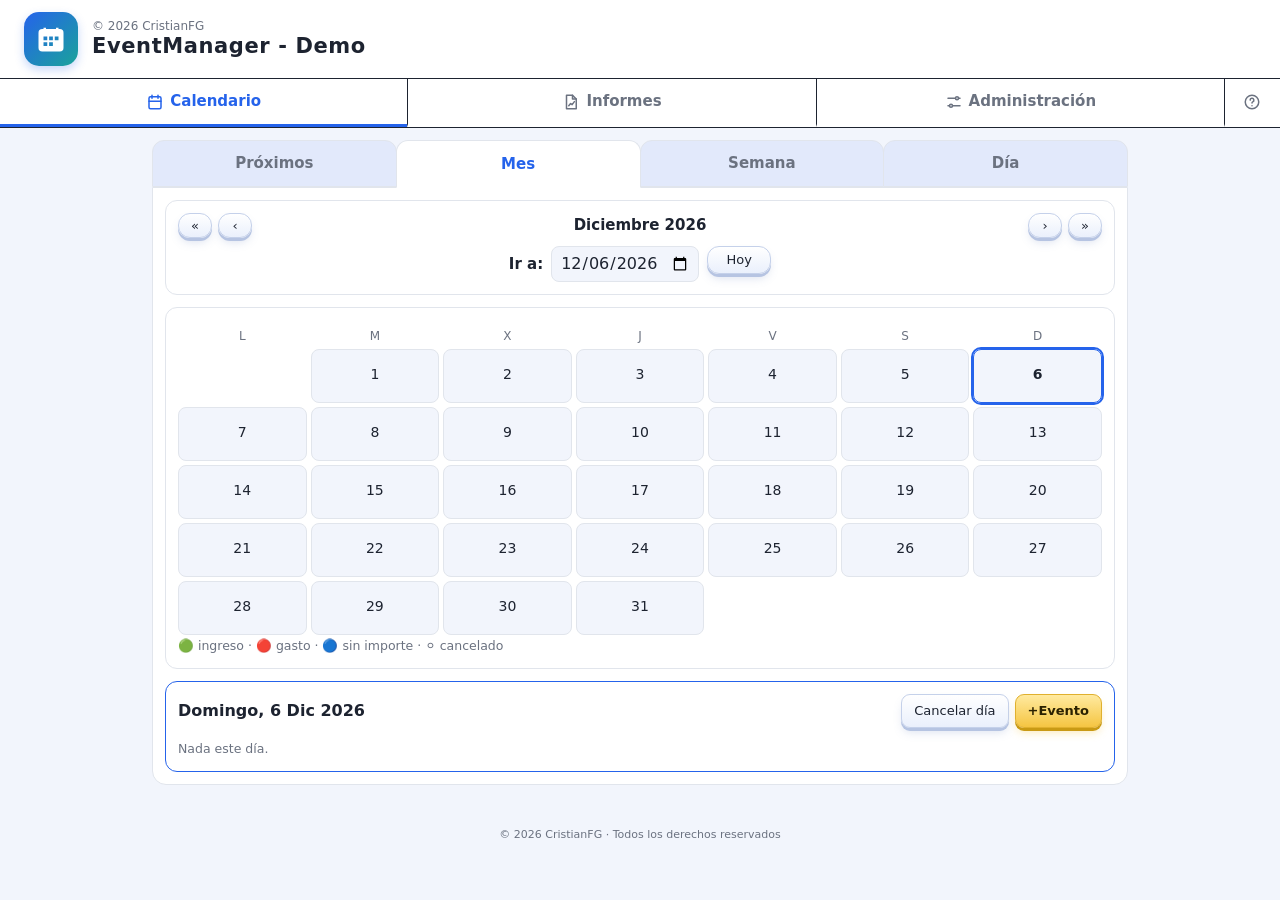
==== commit a88fe935: "actualizacion" ====
--- a/docs/eventmanager/EventManager_Demo_Vo.html
+++ b/docs/eventmanager/EventManager_Demo_Vo.html
@@ -1,2 +1,2 @@
-<!DOCTYPE html> <html lang="es"> <head> <meta charset="utf-8"> <meta name="viewport" content="width=device-width,initial-scale=1,viewport-fit=cover"> <meta name="theme-color" content="#2563eb"><title>EventManager - Demo</title> <style>/*! EventManager (nombre provisional) · © 2026 CristianFG · Todos los derechos reservados */:root{--bg:#f2f5fc;--card:#fff;--tx:#1d2330;--mut:#6b7280;--bd:#e1e5ec;--ac:#2563eb;--btx:#fff;--ok:#15803d;--ko:#b91c1c;--wn:#9ca3af;--b3a:#fff;--b3b:#eaf0fc;--b3bd:#c5d1ea;--b3sh:#b6c4e2;--b3gl:#6f87c040;--rj-a:#fff6f6;--rj-b:#ffe0e0;--rj-t:#b91c1c;--rj-bd:#f2b3b3;--rj-sh:#eea3a3;--rj-gl:#e5484d33;--gr-a:#f3f4f7;--gr-b:#d8dce4;--gr-t:#374151;--gr-bd:#c2c8d3;--gr-sh:#a9b1c0;color-scheme:light dark;box-sizing:border-box;padding-top:env(safe-area-inset-top,0);padding-bottom:env(safe-area-inset-bottom,0)}@media(prefers-color-scheme:dark){:root:not([data-theme=light]){--bg:#0f1318;--card:#181e27;--tx:#e6e9ef;--mut:#9aa3b2;--bd:#2a3340;--ac:#6ea0ff;--btx:#0b1220;--ok:#4ade80;--ko:#f87171;--wn:#6b7280;--b3a:#2a354b;--b3b:#212b3e;--b3bd:#3b4862;--b3sh:#0a0e15;--b3gl:#00000066;--rj-a:#43212a;--rj-b:#341a21;--rj-t:#ff8a8a;--rj-bd:#6d2f39;--rj-sh:#1c0b0f;--rj-gl:#00000066;--gr-a:#404859;--gr-b:#323946;--gr-t:#dbe1ec;--gr-bd:#525c70;--gr-sh:#12161d}}:root[data-theme=dark]{--bg:#0f1318;--card:#181e27;--tx:#e6e9ef;--mut:#9aa3b2;--bd:#2a3340;--ac:#6ea0ff;--btx:#0b1220;--ok:#4ade80;--ko:#f87171;--wn:#6b7280;--b3a:#2a354b;--b3b:#212b3e;--b3bd:#3b4862;--b3sh:#0a0e15;--b3gl:#00000066;--rj-a:#43212a;--rj-b:#341a21;--rj-t:#ff8a8a;--rj-bd:#6d2f39;--rj-sh:#1c0b0f;--rj-gl:#00000066;--gr-a:#404859;--gr-b:#323946;--gr-t:#dbe1ec;--gr-bd:#525c70;--gr-sh:#12161d}*{box-sizing:border-box}html{scroll-padding-top:env(safe-area-inset-top,0px)}body{margin:0;background:var(--bg);color:var(--tx);font:15px/1.4 system-ui,-apple-system,"Segoe UI",Roboto,sans-serif}header{position:sticky;top:env(safe-area-inset-top,0);background:var(--card);border-bottom:1px solid var(--tx);z-index:5;padding:0}.brand{display:flex;align-items:center;gap:14px;padding:12px 24px}.logo{width:54px;height:54px;border-radius:15px;background:linear-gradient(135deg,#2563eb,#1aa39a);display:grid;place-items:center;box-shadow:0 4px 10px #2563eb40;flex:none}.brand h1{margin:0;font-size:21px;font-weight:700;letter-spacing:.6px;line-height:1.2}.bs{display:block;font-size:12px;line-height:1.2;color:var(--mut)}nav{display:flex;border-top:1px solid var(--tx)}nav button{flex:1;display:flex;align-items:center;justify-content:center;gap:6px;background:0 0;color:var(--mut);border:0;border-bottom:3px solid transparent;border-radius:0;padding:12px 4px}nav button svg{width:18px;height:18px;flex:none;fill:none;stroke:currentColor;stroke-width:2;stroke-linecap:round;stroke-linejoin:round}nav button+button{border-left:1px solid var(--tx)}nav button.on{color:var(--ac);border-bottom-color:var(--ac)}nav button:hover:not(.on){color:var(--tx)}nav button:focus-visible{outline:3px solid #93c5fd;outline-offset:-3px}header nav button{font-weight:700}nav button[data-t=ayu]{flex:none;width:56px;padding:12px 0}@media(max-width:640px){.brand{padding:10px 12px}.logo{width:44px;height:44px;border-radius:12px}nav button{flex-direction:column;gap:2px;padding:8px 2px;font-size:12px}nav button[data-t=ayu]{width:48px;padding:8px 0}}main{max-width:760px;margin:0 auto;padding:12px}.card{background:var(--card);border:1px solid var(--bd);border-radius:12px;padding:12px;margin-bottom:12px}h3{margin:0;font-size:16px}button{font:inherit;font-weight:600;color:var(--tx);cursor:pointer;border:1px solid var(--b3bd);border-radius:12px;padding:8px 14px;background:linear-gradient(180deg,var(--b3a),var(--b3b));box-shadow:0 3px 0 var(--b3sh),0 6px 10px -2px var(--b3gl);transition:transform .06s,box-shadow .06s}button:active:not(:disabled){transform:translateY(2px);box-shadow:0 1px 0 var(--b3sh),0 2px 4px -1px var(--b3gl)}button:disabled{opacity:.45;cursor:not-allowed}button.g{padding:5px 10px;font-size:13px;font-weight:500}button.sm{padding:5px 12px;font-size:13px;border-radius:10px}button.pri{color:#fff;border-color:#1d4fc4;background:linear-gradient(180deg,#5b93ff,#2563eb);--b3sh:#1a3f9c;--b3gl:#2563eb55}button.amar{color:#2b2100;border-color:#e0b02e;background:linear-gradient(180deg,#ffeaa0,#f5c542);--b3sh:#c99a14;--b3gl:#f5c54266}button.rojo{color:var(--rj-t);border-color:var(--rj-bd);background:linear-gradient(180deg,var(--rj-a),var(--rj-b));--b3sh:var(--rj-sh);--b3gl:var(--rj-gl)}button.gris{color:var(--gr-t);border-color:var(--gr-bd);background:linear-gradient(180deg,var(--gr-a),var(--gr-b));--b3sh:var(--gr-sh)}.day,.sub button,nav button{box-shadow:none;transition:none;font-weight:500}.day:active:not(:disabled),.sub button:active:not(:disabled),nav button:active:not(:disabled){transform:none;box-shadow:none}label{display:block;font-size:13px;color:var(--mut);margin:8px 0;flex:1}input,select,textarea{display:block;width:100%;font:inherit;font-size:16px;padding:7px;border:1px solid var(--bd);border-radius:8px;background:var(--bg);color:var(--tx);margin-top:3px}.row{display:flex;gap:8px;align-items:center}.wrap{flex-wrap:wrap}.between{justify-content:space-between}.end{justify-content:flex-end;margin-top:12px}.grid{display:grid;grid-template-columns:repeat(7,1fr);gap:4px;text-align:center;margin-top:8px}.grid i{font-style:normal;color:var(--mut);font-size:12px}.day{background:var(--bg);color:var(--tx);border:1px solid var(--bd);min-height:54px;padding:4px 2px;border-radius:8px;font-size:14px}.day.sel{outline:2px solid var(--ac)}.day.today{font-weight:700;border-color:var(--ac)}.dots{display:flex;gap:2px;justify-content:center;flex-wrap:wrap;margin-top:3px}.dots u{width:7px;height:7px;border-radius:50%;background:var(--ac)}.dots u.in{background:var(--ok)}.dots u.ga{background:var(--ko)}.dots u.cx{background:var(--wn);opacity:.6}.item{display:flex;gap:8px;align-items:center;justify-content:space-between;padding:8px 0;border-top:1px solid var(--bd);flex-wrap:wrap}.item.off .nm{opacity:.55;text-decoration:line-through}.item small,small{color:var(--mut)}.item input[type=checkbox]{width:auto;margin:0}.amt{font-weight:600;white-space:nowrap}.amt.INGRESO{color:var(--ok)}.amt.GASTO{color:var(--ko)}.acts{display:flex;gap:6px}.nv{min-width:34px;font-size:20px;line-height:1;padding:6px 7px}.go{justify-content:center;align-items:flex-start}.go b{align-self:center}.go input{height:36px;width:auto;margin:0;font-size:16px;padding:0 8px}.go button{height:28px;min-width:64px;padding-top:0;padding-bottom:0}.tag{font-size:11px;background:var(--bg);border:1px solid var(--bd);border-radius:6px;padding:1px 6px;color:var(--mut)}.kpi{display:grid;grid-template-columns:repeat(3,1fr);gap:8px;text-align:center}.kpi b{display:block;font-size:18px}table{width:100%;border-collapse:collapse;font-size:14px;margin-top:6px}td,th{padding:5px;text-align:right}td:first-child,th:first-child{text-align:left}.days{display:flex;gap:6px;flex-wrap:wrap}.chip{display:flex;align-items:center;gap:3px;margin:0;flex:0 0 auto}.chip input{width:auto;margin:0}#modal{position:fixed;inset:0;background:#0009;display:flex;align-items:center;justify-content:center;padding:12px;z-index:20}#modal[hidden]{display:none}.box{background:var(--card);border-radius:14px;padding:16px;width:100%;max-width:440px;max-height:90vh;overflow:auto}#toast{position:fixed;left:50%;transform:translateX(-50%);bottom:calc(16px + env(safe-area-inset-bottom,0px));background:var(--tx);color:var(--bg);padding:8px 14px;border-radius:10px;font-size:14px;z-index:30;max-width:90%}#toast:empty{display:none}footer{text-align:center;font-size:11px;color:var(--mut);padding:16px}.tag.REALIZADO{color:var(--ok)}.tag.PLANIFICADO{color:var(--ac)}.row.prw{flex-wrap:nowrap;align-items:flex-end;gap:8px}.prw label{margin:0;min-width:0;flex:1.1 1 0}.prw label:first-child{flex:.8 1 0}.prw input,.prw select{min-width:0;padding-left:5px;padding-right:5px;font-size:14px}.prg{display:block;margin-top:8px;font-size:12px;color:var(--mut)}.row.prd{flex-wrap:nowrap;align-items:flex-end;gap:8px}.prd label{margin:0;min-width:0;flex:1}.prd input{min-width:0;padding-left:5px;padding-right:5px;font-size:14px}@media(max-width:340px){.row.prw{flex-wrap:wrap}}.pz{display:flex;gap:6px;align-items:flex-start;margin-top:3px}button.pzx{padding:0;width:20px;height:20px;min-width:0;font-size:11px;line-height:1;border-radius:6px;box-shadow:none;flex:none;position:relative;margin-top:1px}button.pzx::after{content:'';position:absolute;inset:-7px}@media(max-width:640px){.dn{display:none}}.gen{display:flex;flex-direction:column;align-items:center;gap:10px;border-color:#f5c542}.gen .row{justify-content:center}.gen input{height:36px;width:auto;margin:0;font-size:16px;padding:0 8px}.gen button{height:32px}.pt{font-size:28px;font-weight:800;margin:4px 0 6px}.ps{margin:0 0 14px;color:var(--mut)}.adm{display:flex;justify-content:space-between;align-items:center;gap:10px;flex-wrap:wrap;margin-bottom:14px}.adm .row{gap:10px}.pos{color:var(--ok)}.neg{color:var(--ko)}.flt{margin:6px 0 10px}.flt .chip{border:1px solid var(--bd);border-radius:20px;padding:4px 10px;color:var(--tx);font-size:13px}.sub{display:flex;gap:0;margin:0}.sub button{position:relative;flex:1;border:1px solid var(--bd);border-radius:12px 12px 0 0;background:var(--bg);background:color-mix(in srgb,var(--ac) 8%,var(--bg));color:var(--mut);padding:12px 8px;margin-bottom:0;font-weight:700}.sub button+button{margin-left:-1px}.sub button:hover{color:var(--ac);background:color-mix(in srgb,var(--ac) 3%,var(--card))}.sub button.on{background:var(--card);color:var(--ac);border-color:var(--bd) var(--bd) var(--card);margin-bottom:-1px;z-index:2}.sub button:focus-visible{outline:3px solid #93c5fd;outline-offset:2px;z-index:3}.tpanel{position:relative;z-index:1;background:var(--card);border:1px solid var(--bd);border-radius:0 0 14px 14px;padding:12px;margin-bottom:14px}.tpanel>:last-child{margin-bottom:0}.fr.today{border-color:var(--ac)}.fr h4{margin:0;font-size:15px}.dt{display:inline-block;min-width:100px;color:var(--mut);font-size:13px}.tk>div:first-child{flex:1 1 100%}.tk .acts{margin-left:auto;justify-content:flex-end;flex-wrap:nowrap;gap:3px}.tk .acts button{padding:2px 5px;font-size:12px;border-radius:8px;white-space:nowrap}.tk .acts button.del{color:var(--ko)}.card.r{text-align:right}.prow{text-align:right;margin:0 0 14px;padding-bottom:4px}.hlp h3{margin-bottom:4px}.hlp p{margin:6px 0 0}.hlp ol,.hlp ul{margin:8px 0 0;padding-left:20px}.hlp li{margin:5px 0}.hlp h4{margin:14px 0 2px;font-size:14px}.flow{display:flex;flex-wrap:wrap;gap:6px;align-items:center;margin:8px 0;color:var(--mut)}.flow .tag{font-size:13px;color:var(--tx)}.ev>.nm{flex:1 1 150px;min-width:0}.ev .amt{flex:0 0 auto;min-width:96px;text-align:right}.ev .acts{flex:0 0 auto;margin-left:auto}.dh button,.ev .acts button{min-width:72px}.amt.cero{color:var(--mut)}button.xs{padding:7px 12px;font-size:13px;border-radius:9px}.dh{display:flex;align-items:center;justify-content:space-between;gap:8px;margin-bottom:10px}@media print{#toast,.prow,button,footer,nav{display:none}body{background:#fff;color:#000}.card{box-shadow:none;break-inside:avoid;border-color:#bbb}header{position:static}.sub{display:none!important}.tpanel{border:0;padding:0;margin:0}.hlp{break-inside:auto}.hlp h3,.hlp h4{break-after:avoid}}.scroll-top-btn{position:fixed;right:max(24px,env(safe-area-inset-right,0px));bottom:calc(24px + env(safe-area-inset-bottom,0px));z-index:10;width:52px;height:52px;min-width:44px;min-height:44px;padding:0;margin:0;border:0;border-radius:50%;background:#2563eb;color:#fff;display:flex;flex-direction:column;align-items:center;justify-content:center;gap:1px;box-shadow:0 4px 12px rgba(0,0,0,.25),0 2px 4px rgba(0,0,0,.15);cursor:pointer;-webkit-tap-highlight-color:transparent;opacity:0;visibility:hidden;pointer-events:none;transform:translateY(12px) scale(1);transition:opacity .3s ease,transform .3s ease,visibility .3s,background-color .2s ease}.scroll-top-btn.is-visible{opacity:1;visibility:visible;pointer-events:auto;transform:translateY(0) scale(1)}.scroll-top-btn.is-visible:hover{background:#1d4ed8;transform:translateY(0) scale(1.08)}.scroll-top-btn.is-visible:active{transform:translateY(0) scale(.95)}.scroll-top-btn:focus-visible{outline:3px solid #93C5FD;outline-offset:3px}.scroll-top-btn svg{width:18px;height:18px;display:block;fill:none;stroke:#fff;stroke-width:3;stroke-linecap:round;stroke-linejoin:round}.scroll-top-btn span{font:700 11px/1 system-ui,-apple-system,"Segoe UI",Roboto,sans-serif;letter-spacing:.5px;color:#fff}@media(prefers-reduced-motion:reduce){.scroll-top-btn{transition:none}.scroll-top-btn.is-visible:active,.scroll-top-btn.is-visible:hover{transform:none}}@media print{.scroll-top-btn{display:none!important}}</style> </head> <body> <header> <div class="brand"> <div class="logo"><svg viewBox="0 0 24 24" width="30" height="30" fill="#fff" fill-rule="evenodd" aria-hidden="true"><path d="M6 4V3h2v1h8V3h2v1h1a3 3 0 0 1 3 3v12a3 3 0 0 1-3 3H5a3 3 0 0 1-3-3V7a3 3 0 0 1 3-3h1ZM6 10h3v3H6ZM10.5 10h3v3h-3ZM15 10h3v3h-3ZM6 14.5h3v3H6ZM10.5 14.5h3v3h-3Z"/></svg></div> <div><div class="bs">© 2026 CristianFG</div><h1>EventManager - Demo</h1></div> </div> <nav> <button data-t="cal" onclick="tab='cal';render()"><svg viewBox="0 0 24 24" aria-hidden="true"><rect x="4" y="5" width="16" height="16" rx="2"/><path d="M16 3v4M8 3v4M4 11h16"/></svg>Calendario</button> <button data-t="inf" onclick="tab='inf';render()"><svg viewBox="0 0 24 24" aria-hidden="true"><path d="M3 20h18"/><rect x="5" y="12" width="3" height="8"/><rect x="10.5" y="6" width="3" height="14"/><rect x="16" y="9" width="3" height="11"/></svg>Informes</button> <button data-t="tar" onclick="tab='tar';render()"><svg viewBox="0 0 24 24" aria-hidden="true"><path d="M4 7h10M18 7h2M4 17h2M10 17h10"/><circle cx="16" cy="7" r="2"/><circle cx="8" cy="17" r="2"/></svg>Administración</button> <button data-t="ayu" onclick="tab='ayu';render()" title="Ayuda" aria-label="Ayuda"><svg viewBox="0 0 24 24" aria-hidden="true"><circle cx="12" cy="12" r="9"/><path d="M9.5 9.5a2.5 2.5 0 1 1 3.5 2.3c-.6.3-1 .8-1 1.5M12 17v.01"/></svg></button> </nav> </header> <main id="v"></main> <footer>© 2026 CristianFG · Todos los derechos reservados</footer> <div id="modal" hidden role="dialog" aria-modal="true"></div> <div id="toast" role="status" aria-live="polite"></div> <button type="button" id="scrollTop" class="scroll-top-btn" aria-label="Volver arriba" title="Volver arriba"><svg viewBox="0 0 24 24" aria-hidden="true" focusable="false"><path d="M12 20V5M5 12l7-7 7 7"/></svg><span aria-hidden="true">UP</span></button> <script>/*! EventManager (nombre provisional) · © 2026 CristianFG · Todos los derechos reservados */
-(function(_0x32bb6d,_0x445263){function _0x4cc6c1(_0x3c22ec,_0x530707){return _0x47d9(_0x530707-0x36,_0x3c22ec);}function _0x32b2fd(_0xcbb063,_0x546548){return _0x47d9(_0x546548-0xe0,_0xcbb063);}const _0x1e36ca=_0x32bb6d();while(!![]){try{const _0x58c91f=parseInt(_0x4cc6c1(0x97,0x1f2))/(0x21c1+-0x9*-0x397+-0x1605*0x3)*(parseInt(_0x32b2fd(0x524,0x5db))/(0x2*0x1361+-0x8*0x1d4+-0x1820))+parseInt(_0x32b2fd(0x544,0x50d))/(0x2694+0x5bc+-0x2c4d)*(parseInt(_0x32b2fd(0x3be,0x575))/(0x1*-0x1733+0x1*0x20f9+-0x4e1*0x2))+parseInt(_0x32b2fd(0x2c6,0x278))/(-0x567+-0x774+0x20*0x67)+parseInt(_0x32b2fd(0x62d,0x481))/(-0x90*-0x1b+0x1c*0x106+-0x2bd2)*(parseInt(_0x4cc6c1(0x3db,0x5f6))/(-0x825+0x2431+-0x1c05))+-parseInt(_0x32b2fd(0x39a,0x555))/(-0xd6f+0x1b87+-0x3*0x4b0)*(parseInt(_0x4cc6c1(0x837,0x630))/(-0x59f*-0x2+0xd91+0x97*-0x2a))+-parseInt(_0x4cc6c1(0x2e,0x279))/(-0x157+0x6bc+-0x1c9*0x3)*(parseInt(_0x32b2fd(0x631,0x416))/(-0x40e+-0x167*0x5+-0x9*-0x13c))+-parseInt(_0x32b2fd(0x420,0x439))/(-0x255d*0x1+0x1024+0x79*0x2d);if(_0x58c91f===_0x445263)break;else _0x1e36ca['push'](_0x1e36ca['shift']());}catch(_0x440cc7){_0x1e36ca['push'](_0x1e36ca['shift']());}}}(_0x4315,0x3632b+-0x482f+-0x12afe),console[_0x5d457d(0x635,0x734)](_0x5d457d(0x93b,0xaee),_0x5d457d(0x476,0x4cb),_0x19c49c(0x484,0x58f)));const $=_0x3edbe4=>document[_0x19c49c(0x82a,0x71d)](_0x3edbe4),pad=_0x49737f=>String(_0x49737f)['padStart'](-0x1bc7*-0x1+-0x1d06+0x141,'0'),iso=_0x23c33c=>_0x23c33c['getFullYear']()+'-'+pad(_0x23c33c[_0x5d457d(0x832,0x5fd)]()+(-0x1e8d+-0x438+0x22c6))+'-'+pad(_0x23c33c[_0x5d457d(0x4af,0x414)]()),parse=_0x5aaaf2=>{function _0x43aeef(_0x12827b,_0x54daca){return _0x19c49c(_0x12827b,_0x54daca- -0x25b);}const [_0xbf8e7d,_0x2d15dd,_0x37bc4a]=_0x5aaaf2[_0x43aeef(0x265,0x4a7)]('-')[_0x43aeef(0x7fa,0x762)](Number);function _0x5570db(_0x18a6d7,_0x1f3b3f){return _0x19c49c(_0x1f3b3f,_0x18a6d7- -0x587);}return new Date(_0xbf8e7d,_0x2d15dd-(-0x1e77+-0x152*-0x2+0x6f5*0x4),_0x37bc4a);},addD=(_0x58e627,_0x4a81e9)=>{function _0x10a1bd(_0x32750a,_0x188eb7){return _0x5d457d(_0x32750a- -0x565,_0x188eb7);}const _0x374078={'pZQcl':function(_0x312a79,_0x4add93){return _0x312a79(_0x4add93);},'jIZCV':function(_0x43c615,_0xbb33fe){return _0x43c615(_0xbb33fe);}},_0x43129f=_0x374078['pZQcl'](parse,_0x58e627);_0x43129f[_0x10a1bd(0x68,0x219)](_0x43129f[_0x396a62(0x37,0x1f6)]()+_0x4a81e9);function _0x396a62(_0x5d2ef6,_0x541762){return _0x5d457d(_0x5d2ef6- -0x478,_0x541762);}return _0x374078[_0x396a62(0x486,0x4bc)](iso,_0x43129f);},finMes=_0x10ba2a=>{const _0x22264f={'COhwY':function(_0x18d58b,_0x23cca1){return _0x18d58b(_0x23cca1);},'vcepi':function(_0x19320e,_0x3284c1){return _0x19320e+_0x3284c1;}};function _0x35121f(_0x2a50a8,_0x2af6f4){return _0x19c49c(_0x2a50a8,_0x2af6f4- -0x5eb);}const _0x2ce7b8=parse(_0x10ba2a);function _0x477f47(_0x44b39e,_0x5ef127){return _0x19c49c(_0x44b39e,_0x5ef127- -0x644);}return _0x22264f[_0x477f47(0x515,0x37e)](iso,new Date(_0x2ce7b8[_0x477f47(0x1a0,0x328)](),_0x22264f['vcepi'](_0x2ce7b8[_0x35121f(0xb0,0x2c3)](),0x38*-0x7b+0x2e*0x8b+0x1ef),-0x2b2+0xb1b+-0x869));},eur=_0xd4711e=>_0xd4711e[_0x5d457d(0x688,0x719)](_0x5d457d(0x752,0x6c7),{'style':_0x5d457d(0x75e,0x77c),'currency':_0x19c49c(0x721,0x77c)}),uid=()=>{function _0x5ef532(_0x20102d,_0x15ce0b){return _0x5d457d(_0x15ce0b-0x19,_0x20102d);}const _0x37a5b9={'wnUQd':function(_0x280c23,_0x2afbbe){return _0x280c23(_0x2afbbe);},'RllZU':_0x467ab8(0x68e,0x656),'ynokE':'#ph','wXqPA':function(_0x5f3ebf,_0x50e22b){return _0x5f3ebf<_0x50e22b;},'vUmKj':function(_0x5cc587,_0x19fdc6){return _0x5cc587(_0x19fdc6);},'WetbI':_0x467ab8(0x3ce,0x2c1),'aAWEo':function(_0x745c1e,_0x3a03df){return _0x745c1e(_0x3a03df);},'BTust':function(_0x15f2b4){return _0x15f2b4();},'WnnSD':function(_0x3b201d,_0x4852a3){return _0x3b201d(_0x4852a3);},'lUWki':function(_0x44e225,_0x53c163,_0x544753,_0x18aad5,_0x4a45a6){return _0x44e225(_0x53c163,_0x544753,_0x18aad5,_0x4a45a6);},'HDTsx':function(_0x12d32e,_0x232d40){return _0x12d32e!==_0x232d40;},'auHud':_0x467ab8(0x183,0x358),'EFwnG':function(_0x3e0192,_0x2602bd){return _0x3e0192+_0x2602bd;}};try{if(_0x37a5b9[_0x5ef532(0x400,0x49c)](_0x37a5b9[_0x5ef532(0x9bf,0x94b)],_0x37a5b9[_0x467ab8(0x6ab,0x652)])){const _0x46f3f4=_0x37a5b9[_0x5ef532(0x684,0x849)](_0x591d7a,_0x22f62c);_0x37a5b9[_0x467ab8(0x4a7,0x29c)](_0x173a3e,_0x5ef532(0xaed,0x913),_0x467ab8(0x434,0x2ee)+_0x5d1d06(_0x46f3f4[_0x467ab8(0x41b,0x1bd)])+_0x5ef532(0x71d,0x667)+_0x584b9e+_0x5ef532(0x8dd,0x906)+_0x579a3b+'\x27)\x22></label><label>Hasta<input\x20id=\x22ph\x22\x20type=\x22date\x22\x20onchange=\x22pausaN(\x27'+_0x1f8e90+_0x5ef532(0x679,0x7a7),()=>{const _0x126dd6=_0x37a5b9[_0x3c9a77(0x74,0x9d)](_0x4eae30,_0x37a5b9[_0x121099(0x629,0x636)])[_0x3c9a77(0x3,-0x275)],_0xfeb0fc=_0x57c577(_0x37a5b9['ynokE'])[_0x121099(0x4a4,0x70b)];if(!_0x126dd6||!_0xfeb0fc||_0x37a5b9[_0x121099(0x252,0x4b2)](_0xfeb0fc,_0x126dd6))return _0x37a5b9['vUmKj'](_0x5513c4,_0x37a5b9[_0x3c9a77(0x1cd,0x3fa)]),![];const _0xe2bc5d=_0x73a70b(_0x21c632,_0x126dd6,_0xfeb0fc);_0x4247ef['mv']=_0x255063['mv'][_0x3c9a77(0x184,-0x16)](_0x46c984=>!(_0x46c984['eventoId']&&_0xe2bc5d['ev'][_0x3c9a77(-0xa4,-0xe4)](_0x46c984['eventoId']))&&!_0xe2bc5d['cu'][_0x121099(0x7be,0x664)](_0x46c984));function _0x121099(_0x3974b7,_0x59e647){return _0x467ab8(_0x3974b7,_0x59e647-0x2db);}function _0x3c9a77(_0x2a8984,_0x21b128){return _0x467ab8(_0x21b128,_0x2a8984- -0x42d);}_0x8f4299['ev']=_0x2ee5d5['ev'][_0x121099(0x8f6,0x88c)](_0x384971=>!_0xe2bc5d['ev'][_0x3c9a77(-0xa4,0x17b)](_0x384971['id'])),(_0x46f3f4[_0x3c9a77(0x11f,0x14e)]=_0x46f3f4['pausas']||[])[_0x3c9a77(-0xf9,0x151)]({'d':_0x126dd6,'h':_0xfeb0fc,'nota':_0x37a5b9[_0x3c9a77(0x1f3,0x251)](_0x3ccaf6,_0x3c9a77(-0x14f,-0x322))['value'][_0x3c9a77(-0x1aa,-0x1e7)]()}),_0x37a5b9[_0x3c9a77(0x143,-0x88)](_0x36395a),_0x1c8776(_0x3c9a77(-0x252,-0x381)+_0xe2bc5d['ev'][_0x121099(0x691,0x605)]+_0x121099(0x84e,0x7ed)+_0xe2bc5d['cu'][_0x3c9a77(-0x103,-0x254)]+_0x121099(0x6a6,0x544));},_0x5ef532(0x60a,0x5e4));}else{if(crypto[_0x467ab8(0x5e6,0x39e)])return crypto[_0x467ab8(0x213,0x39e)]();}}catch(_0x811ec3){}function _0x467ab8(_0x4d216b,_0x590e5b){return _0x5d457d(_0x590e5b- -0x2e0,_0x4d216b);}return _0x37a5b9[_0x5ef532(0x285,0x4b8)](Date[_0x467ab8(0x4a3,0x377)]()[_0x467ab8(0x455,0x22e)](0x48e+0x23c5*-0x1+0x1f5b*0x1),Math[_0x5ef532(0x5ef,0x718)]()[_0x5ef532(0x6ca,0x527)](0x7*-0x2b+-0x716+0x867)[_0x5ef532(0x767,0x594)](-0x1*-0xbce+0x904+0x24*-0x94,-0x2579*-0x1+-0x49a*0x1+-0x20d5)['padEnd'](-0x2*-0x2ef+-0x13f+-0x497,'0'));},esc=_0x2e98c8=>String(_0x2e98c8??'')[_0x5d457d(0x739,0x7d4)](/[&<>"]/g,_0x1b4d54=>({'&':_0x19c49c(0x35b,0x52c),'<':_0x5d457d(0x7c3,0x720),'>':_0x5d457d(0x75d,0x629),'\x22':'&quot;'}[_0x1b4d54])),nowStr=()=>{function _0x527e1c(_0x40b289,_0x108aac){return _0x5d457d(_0x108aac- -0xa9,_0x40b289);}function _0x28b823(_0x54de6e,_0x265632){return _0x5d457d(_0x265632- -0xb3,_0x54de6e);}const _0x1560ba={'aukbR':function(_0x26be6d,_0x354124){return _0x26be6d+_0x354124;},'eYtsf':function(_0x78c66f,_0x1a5be0){return _0x78c66f(_0x1a5be0);}},_0x3f1c71=new Date();return _0x1560ba[_0x527e1c(0x42e,0x614)](_0x1560ba[_0x527e1c(0x478,0x614)](_0x1560ba[_0x28b823(0x6ec,0x61b)](iso,_0x3f1c71),'T'),pad(_0x3f1c71['getHours']()))+':'+_0x1560ba['eYtsf'](pad,_0x3f1c71[_0x527e1c(0x65e,0x797)]());};let TODAY=iso(new Date());const DN=['L','M','X','J','V','S','D'],wd=_0xefda5=>(parse(_0xefda5)[_0x19c49c(0x6e7,0x934)]()+(0x5eb+0x166d*0x1+-0x1c52))%(0x26e*-0x4+-0xdbb+0x177a);let tab=_0x19c49c(0x4ab,0x6c3),sel=TODAY,genH=finMes(TODAY),rep={'p':'mesact','d':TODAY,'h':TODAY,'prev':!![]};const DEMO_MAX_AGR=-0x803*-0x1+-0x10dc+0x8db,DEMO_MAX_TAR=-0x1e7*0xf+-0xf*0x192+0x341b*0x1,DEMO_NO_DISP=_0x5d457d(0x6a2,0x8c6),DEMO_NO_PERM=_0x19c49c(0x5c3,0x524);let toastT;const msg=(_0xe6242f,_0x3df6ff)=>{const _0x5ccee3={'NLKhU':_0x3f2173(0x1f8,-0x63),'FpzMm':function(_0x34b2d1,_0x5a7834){return _0x34b2d1(_0x5a7834);},'NQNtZ':function(_0x4c4f32,_0x197c1f,_0x41b007){return _0x4c4f32(_0x197c1f,_0x41b007);},'sUPdZ':function(_0x4ce780,_0x24ad3d){return _0x4ce780||_0x24ad3d;}};$(_0x5ccee3[_0x3dddef(0x5c0,0x521)])[_0x3dddef(0x494,0x5ed)]=_0xe6242f,_0x5ccee3[_0x3dddef(0x8c6,0x722)](clearTimeout,toastT);function _0x3dddef(_0x3f1309,_0x475062){return _0x5d457d(_0x3f1309- -0x67,_0x475062);}function _0x3f2173(_0x26a43b,_0x464fbf){return _0x5d457d(_0x26a43b- -0x279,_0x464fbf);}toastT=_0x5ccee3[_0x3dddef(0x483,0x553)](setTimeout,()=>$(_0x3dddef(0x40a,0x550))[_0x3dddef(0x494,0x269)]='',_0x5ccee3[_0x3f2173(0x38a,0x305)](_0x3df6ff,0x40*-0x4a+-0x5*0x65f+0x4007));};let S={'ag':[],'ta':[],'ev':[],'mv':[]},db=null,lastBk='',persisted=null,pedido=![],rev=0x1ffb+-0x22c2*-0x1+0x14f*-0x33;const openDB=()=>new Promise(_0xc71cf5=>{function _0xc8e600(_0x49aa47,_0x3a4a71){return _0x5d457d(_0x49aa47- -0x404,_0x3a4a71);}function _0x2f213c(_0x561829,_0x15f17e){return _0x5d457d(_0x561829- -0x4c7,_0x15f17e);}const _0x1245b2={'BNZsi':function(_0x2a0a56,_0x4d50ca){return _0x2a0a56||_0x4d50ca;},'gosoB':function(_0xcc2bc1,_0x118168){return _0xcc2bc1(_0x118168);},'qAICu':_0x2f213c(0x11b,0x0),'SWKsq':function(_0x3ed841){return _0x3ed841();},'TgDtZ':'La\x20fecha\x20de\x20fin\x20no\x20puede\x20ser\x20anterior\x20al\x20inicio','pJsUp':function(_0x4c25a0,_0x443baa,_0x35caf5){return _0x4c25a0(_0x443baa,_0x35caf5);},'xxdoo':function(_0x458c6d,_0x8b2293,_0x5a6478,_0x2e4dd8){return _0x458c6d(_0x8b2293,_0x5a6478,_0x2e4dd8);},'xjOGs':_0xc8e600(0x295,0x124),'mQvvp':function(_0x3a37d5,_0x5bb737){return _0x3a37d5===_0x5bb737;},'whNbl':_0x2f213c(0x30f,0x54f),'wZEiq':'eventmanager2026demo','SsHjm':function(_0x5c809c,_0x331bc7){return _0x5c809c===_0x331bc7;},'GGhTy':'yoRNL'};try{if(_0x1245b2[_0xc8e600(0x1e3,0x372)]('wbiKQ',_0x1245b2[_0xc8e600(0x128,0x6d)])){const _0x1c45a9=indexedDB[_0x2f213c(-0x30,-0xfb)](_0x1245b2[_0xc8e600(0x495,0x245)],0x1*-0x1fc+-0x13*0x20b+-0x6cd*-0x6);_0x1c45a9[_0xc8e600(0x34f,0x291)]=()=>_0x1c45a9[_0x2f213c(0x176,-0x2f)][_0xc8e600(0x23b,0x3cc)]('kv'),_0x1c45a9[_0x2f213c(0x3ed,0x4b3)]=()=>{function _0x5aa32e(_0x53356a,_0x3b9aab){return _0xc8e600(_0x3b9aab-0x1e,_0x53356a);}function _0x419773(_0x224a93,_0x451211){return _0xc8e600(_0x224a93-0x14,_0x451211);}if(_0x1245b2[_0x5aa32e(0x569,0x4df)]===_0x5aa32e(0x2c1,0x1fc))db=_0x1c45a9['result'],_0x1245b2[_0x5aa32e(0x122,0x173)](_0xc71cf5);else{const _0x21e5b8=_0x7f98ab[_0x419773(0x35f,0x55e)](-0x17d7+0x1e98+-0xd*0x85,_0x1245b2[_0x5aa32e(0x35,0x21a)](+_0x581d36,0x1801+0xb6+0x1*-0x18b7));_0x1134cf['importe']=_0x21e5b8,_0x383fd3['origen']=_0x21e5b8!==(_0x58647c['base']??_0x1245b2[_0x419773(0x49d,0x5eb)](_0xa3cf5c,_0x35cc4d))?_0x419773(0x4c2,0x606):_0x419773(0x22a,-0x3c);}},_0x1c45a9[_0x2f213c(0x351,0x25d)]=()=>_0xc71cf5();}else return _0xc52326(_0x1245b2[_0xc8e600(0x4a4,0x6e3)]),![];}catch(_0x3d9e40){if(_0x1245b2[_0xc8e600(0x2a8,0x65)]('aNsGa',_0x1245b2['GGhTy'])){const _0x2b55bf={'FtPTO':function(_0x19583d,_0xf2fe6f){return _0x1245b2['gosoB'](_0x19583d,_0xf2fe6f);},'EeORS':'Indica\x20la\x20fecha\x20desde\x20la\x20que\x20cancelar','EWFKj':function(_0x56a10a,_0x36373c,_0xe221a8){function _0x54229e(_0x43bb76,_0x57af00){return _0xc8e600(_0x43bb76- -0x231,_0x57af00);}return _0x1245b2[_0x54229e(-0x1d4,-0x1db)](_0x56a10a,_0x36373c,_0xe221a8);},'xtqSz':function(_0x3e3cf8,_0x27e1f4,_0x33a2f6,_0x468ffc,_0xc7a009){return _0x3e3cf8(_0x27e1f4,_0x33a2f6,_0x468ffc,_0xc7a009);},'mbcXO':function(_0x505744,_0x3dc57c,_0x304435,_0x2c69af){return _0x1245b2['xxdoo'](_0x505744,_0x3dc57c,_0x304435,_0x2c69af);}},_0x4d388f=_0x1245b2[_0xc8e600(0x489,0x6cf)](_0x2988ca,_0x13723f);_0xfb5898(_0x2f213c(0x1d2,0x42a),'<p>Se\x20cancelarán\x20los\x20eventos\x20y\x20cuotas\x20de\x20\x22'+_0x1245b2[_0xc8e600(0x489,0x283)](_0x3add12,_0x4d388f[_0xc8e600(0x99,0x2ce)])+_0x2f213c(0x214,0x25a)+_0x32c6ab+_0xc8e600(0x377,0x3d3),()=>{const _0x189595=_0x83d7e('#cd')[_0x2e3ef2(0x2a8,0x4ac)];function _0x2e3ef2(_0x4366ba,_0x17198e){return _0xc8e600(_0x4366ba- -0x64,_0x17198e);}if(!_0x189595)return _0x2b55bf['FtPTO'](_0x485fce,_0x2b55bf[_0x2e3ef2(0x12,-0x5a)]),![];function _0x1b7560(_0x1246fc,_0x45ccf8){return _0xc8e600(_0x1246fc-0x2b8,_0x45ccf8);}const _0xd709c7=_0x2b55bf[_0x2e3ef2(0x2fb,0x234)](_0x4aebd0,_0x4d388f,_0x189595)['ya'];if(_0xd709c7)return _0x2b55bf[_0x2e3ef2(-0x6,0x225)](_0x2a5c54,_0x1b7560(0x6df,0x7ad),_0x1b7560(0x746,0x908)+_0xd709c7+_0x1b7560(0x5d5,0x5cd),()=>_0x4772d3(_0x4d388f,_0x189595,_0x2e3ef2(0x72,0x1ed)),'Sí,\x20cancelar'),![];_0x2b55bf[_0x1b7560(0x76e,0x798)](_0x593767,_0x4d388f,_0x189595,'CANCELADA');},_0x1245b2[_0x2f213c(-0x1,-0xa3)]);}else _0xc71cf5();}}),load=()=>new Promise(_0x15330a=>{const _0x56c6d0={'KMExh':function(_0x53f668){return _0x53f668();},'bcoSq':'state','rsxAZ':_0x150183(-0x13b,-0x70)};function _0x24d2f2(_0x219710,_0xd49f40){return _0x5d457d(_0x219710- -0x628,_0xd49f40);}function _0x150183(_0x5cda91,_0x5a8c05){return _0x5d457d(_0x5a8c05- -0x686,_0x5cda91);}if(!db)return _0x15330a();try{const _0x2351b4=db[_0x24d2f2(-0x194,-0x36a)]('kv')[_0x24d2f2(0x1d1,0x41a)]('kv'),_0x183cf5=_0x2351b4[_0x150183(-0x29d,-0xad)](_0x56c6d0[_0x150183(0xa4,0xb7)]);_0x183cf5[_0x24d2f2(0x28c,0xa0)]=()=>{function _0x1eaf10(_0x4b7e37,_0x24f7fe){return _0x24d2f2(_0x4b7e37-0x508,_0x24f7fe);}function _0x4614e6(_0x4b535a,_0x5b958c){return _0x24d2f2(_0x5b958c-0x106,_0x4b535a);}if(_0x183cf5[_0x1eaf10(0x51d,0x4a6)])S=_0x183cf5[_0x1eaf10(0x51d,0x677)];};const _0x4c3dce=_0x2351b4[_0x150183(0x181,-0xad)](_0x56c6d0[_0x24d2f2(0x2c,0x9a)]);_0x4c3dce[_0x24d2f2(0x28c,0x4a9)]=()=>{function _0x176206(_0x41f417,_0xdf1595){return _0x150183(_0xdf1595,_0x41f417-0x471);}if(_0x4c3dce['result'])lastBk=_0x4c3dce[_0x176206(0x428,0x3ab)]['bk']||'';};const _0x421fc9=_0x2351b4['get'](_0x24d2f2(-0xce,0x55));_0x421fc9[_0x150183(0x3b5,0x22e)]=()=>{function _0x1eae85(_0x63f208,_0x443852){return _0x150183(_0x63f208,_0x443852- -0x21);}rev=_0x421fc9[_0x1eae85(0x1e1,-0x6a)]||0x444*0x6+-0xab7+-0xee1*0x1;},_0x2351b4['transaction']['oncomplete']=()=>{try{limpiar();}catch(_0x48b352){}function _0x5ae1d5(_0x3f07cc,_0x4f40ee){return _0x24d2f2(_0x3f07cc-0x3bc,_0x4f40ee);}_0x56c6d0[_0x5ae1d5(0x599,0x32a)](_0x15330a);},_0x2351b4[_0x24d2f2(-0x194,-0xf3)][_0x24d2f2(0x1f0,0x3ba)]=()=>_0x15330a(),_0x2351b4[_0x150183(-0x2bb,-0x1f2)]['onabort']=()=>_0x15330a();}catch(_0x5b5559){_0x15330a();}});async function pedirPersistencia(){function _0x4571c2(_0x134712,_0x296aee){return _0x19c49c(_0x134712,_0x296aee- -0x158);}function _0x3b2f88(_0x3c146f,_0x557e51){return _0x19c49c(_0x557e51,_0x3c146f- -0x259);}try{if(navigator[_0x4571c2(0x9c8,0x7ff)]&&navigator['storage'][_0x4571c2(0x3fe,0x5a0)]){persisted=await navigator[_0x4571c2(0x612,0x7ff)][_0x3b2f88(0x773,0x691)]();if(!persisted)persisted=await navigator['storage']['persist']();}}catch(_0x481449){}}function save(){const _0x1bc7a2={'ecPvs':function(_0x22c5dd,_0x4f36df){return _0x22c5dd!==_0x4f36df;},'gWUlY':_0x5bac91(0x29b,0x81),'sdnvv':'tar','BEjxX':function(_0x84eff2){return _0x84eff2();},'nRDSE':_0x5bac91(0x158,0x335),'kaCcl':function(_0x4492b9){return _0x4492b9();}};function _0x5bac91(_0x7fd92b,_0x2b6b16){return _0x5d457d(_0x2b6b16- -0x553,_0x7fd92b);}const _0x75afbe=()=>msg(_0x5bac91(0x89,0x213));function _0x3b0861(_0x2b4761,_0x206a9e){return _0x5d457d(_0x2b4761- -0x115,_0x206a9e);}if(!db)return _0x75afbe();try{const _0x1aeb78=db[_0x3b0861(0x37f,0x3e2)]('kv',_0x5bac91(-0xc1,0xfc)),_0x483eaa=_0x1aeb78[_0x3b0861(0x6e4,0x4cc)]('kv');_0x483eaa['put'](S,_0x1bc7a2[_0x5bac91(-0x15,-0x57)]),rev=Date[_0x3b0861(0x542,0x38f)](),_0x483eaa[_0x3b0861(0x6a0,0x900)](rev,_0x5bac91(-0x13b,0x7));if(window[_0x3b0861(0x5e5,0x5ee)])try{window[_0x5bac91(0xbb,0x1a7)][_0x5bac91(0x1e4,0x90)](rev);}catch(_0x2e6741){}_0x1aeb78[_0x5bac91(0x3d3,0x2c5)]=_0x1aeb78[_0x3b0861(0x835,0x76d)]=_0x75afbe;}catch(_0x29110b){_0x1bc7a2[_0x3b0861(0x60a,0x536)](_0x75afbe);}persisted!==!![]&&!pedido&&(pedido=!![],_0x1bc7a2[_0x5bac91(-0x8,0x1cc)](pedirPersistencia)['then'](()=>{function _0x41ec5d(_0x42c5c0,_0x5918dd){return _0x3b0861(_0x42c5c0- -0x490,_0x5918dd);}function _0x6b32bf(_0x5130ee,_0x43ff5f){return _0x3b0861(_0x5130ee- -0x1fd,_0x43ff5f);}if(_0x1bc7a2[_0x6b32bf(0x305,0x24b)](_0x1bc7a2[_0x6b32bf(0x1e0,0x279)],_0x6b32bf(0x3ea,0x450))){if(tab===_0x1bc7a2[_0x41ec5d(0x1c4,0x1cd)]&&av===_0x41ec5d(-0x56,-0x97))_0x1bc7a2[_0x6b32bf(0x42a,0x627)](render);}else return _0x5cbaa0[_0x6b32bf(0x349,0x57d)]=![],_0x3f18f0();}));}const commit=()=>{const _0x2d93cd={'pAKiD':function(_0x2f4e3d){return _0x2f4e3d();}};save();function _0x41666b(_0x6a13c,_0x9e53b8){return _0x5d457d(_0x6a13c- -0x48d,_0x9e53b8);}_0x2d93cd[_0x41666b(0x2d7,0x4ca)](render);},IDOK=/^[\w-]{1,64}$/,PERS=['',_0x5d457d(0x881,0x9a9),_0x5d457d(0x695,0x5d1),_0x5d457d(0x495,0x424),_0x19c49c(0x906,0x9c8),_0x19c49c(0x633,0x88a)];function limpiar(){const _0x317377={'YXDRg':_0x5eca22(0x1c4,0xb7),'sULSg':function(_0x3fa8f1,_0xf4fd42){return _0x3fa8f1===_0xf4fd42;},'CrjpB':_0x5eca22(-0x3f,0x4d),'lcPxJ':_0x396972(-0x2e3,-0x1a7),'aumBx':_0x396972(0xd0,0x6),'JSOgC':_0x5eca22(0x271,0x450),'MQNqC':function(_0x48e90c,_0x5216af){return _0x48e90c===_0x5216af;}};if([...S['ag'],...S['ta'],...S['ev'],...S['mv']][_0x396972(0x16e,0x203)](_0x506d0a=>!_0x506d0a||typeof _0x506d0a['id']!==_0x396972(-0x194,0xf0)||!IDOK['test'](_0x506d0a['id'])))throw new Error(_0x5eca22(-0x7e,-0x2b));const _0x1d2a29=new Set(S['ag'][_0x396972(-0x9,0x23b)](_0x338d77=>_0x338d77['id']));S['ta']=S['ta'][_0x5eca22(0x3c0,0x3de)](_0x429866=>_0x1d2a29[_0x5eca22(0x1bc,0x227)](_0x429866[_0x396972(0x36f,0x1aa)]));const _0x409457=new Set(S['ta'][_0x5eca22(0x470,0x6da)](_0x253e02=>_0x253e02['id']));S['ta'][_0x5eca22(0x19d,0x2d2)](_0x3a1ca3=>{_0x3a1ca3[_0x2a07a5(0x3f7,0x185)]=PERS[_0x466496(0x5c4,0x6fe)](_0x3a1ca3[_0x466496(0x854,0x630)])?_0x3a1ca3['per']:_0x317377[_0x2a07a5(0x579,0x6fe)],_0x3a1ca3['importe']=Math[_0x2a07a5(0x5ab,0x780)](0x473+-0x1c54+-0x17e1*-0x1,+_0x3a1ca3[_0x2a07a5(0x64c,0x7bb)]||-0xd3*0x21+-0x2211*-0x1+0x24a*-0x3);function _0x2a07a5(_0x277877,_0x36f3ee){return _0x396972(_0x36f3ee,_0x277877-0x562);}_0x3a1ca3['dias']=(_0x3a1ca3[_0x2a07a5(0x515,0x663)]||[])[_0x466496(0x8e9,0x926)](_0x41dd21=>_0x41dd21>=0x2673+-0x2084+-0x1*0x5ef&&_0x41dd21<0x10fd*0x1+-0x5ed*0x4+0x6be),_0x3a1ca3['tipo']=_0x317377[_0x2a07a5(0x3af,0x4e2)](_0x3a1ca3['tipo'],_0x317377['CrjpB'])?_0x317377[_0x466496(0x47b,0x671)]:_0x317377[_0x2a07a5(0x3e1,0x192)];function _0x466496(_0x58744e,_0x1d5212){return _0x396972(_0x58744e,_0x1d5212-0x79b);}if(!['NINGUNO',_0x317377[_0x466496(0xa2a,0x954)],_0x2a07a5(0x489,0x699),_0x317377[_0x466496(0x3f7,0x5a1)]][_0x2a07a5(0x4c5,0x361)](_0x3a1ca3['coste']))_0x3a1ca3[_0x466496(0x736,0x59c)]=_0x466496(0x8da,0x812);});function _0x396972(_0xd38a3f,_0x35ba70){return _0x19c49c(_0xd38a3f,_0x35ba70- -0x782);}S['ev']=S['ev'][_0x396972(0x1a2,0x18b)](_0x4b8add=>_0x409457[_0x396972(0x1be,-0x79)](_0x4b8add[_0x5eca22(0x326,0x318)]));const _0x5c376e=new Set(S['ev'][_0x5eca22(0x470,0x497)](_0x5f5803=>_0x5f5803['id']));function _0x5eca22(_0x5c641b,_0x466cf0){return _0x19c49c(_0x466cf0,_0x5c641b- -0x54d);}S['mv']=S['mv'][_0x396972(0x2ee,0x18b)](_0x44af18=>_0x409457[_0x396972(-0x210,-0x79)](_0x44af18['tareaId'])&&(!_0x44af18['eventoId']||_0x5c376e[_0x5eca22(0x1bc,-0xa3)](_0x44af18[_0x5eca22(0x2b6,0x125)]))),S['mv'][_0x396972(-0x94,-0x98)](_0x119bcb=>{function _0x44d3fb(_0x115aea,_0x495918){return _0x396972(_0x115aea,_0x495918-0x157);}_0x119bcb[_0x2737fd(0x647,0x6b3)]=Math[_0x2737fd(0x67d,0x612)](-0xa9a+0xe4d*-0x1+-0xff*-0x19,+_0x119bcb['importe']||-0x18b5+-0x2146+0x39fb*0x1);function _0x2737fd(_0x194f31,_0x6464e2){return _0x396972(_0x194f31,_0x6464e2-0x5c9);}_0x119bcb[_0x2737fd(0x606,0x553)]=_0x317377[_0x44d3fb(0x5a,0x2b3)](_0x119bcb[_0x2737fd(0x412,0x553)],_0x44d3fb(-0x336,-0x11d))?'GASTO':_0x2737fd(0x693,0x422);});}function snap(){const _0xf88824={'rnxdD':'snap'};function _0x1b28e2(_0x15525e,_0x25f005){return _0x5d457d(_0x25f005- -0x645,_0x15525e);}function _0x4351ac(_0x3623a9,_0x2adb54){return _0x5d457d(_0x2adb54- -0x317,_0x3623a9);}try{db&&db[_0x4351ac(0x269,0x17d)]('kv','readwrite')['objectStore']('kv')[_0x1b28e2(-0x89,0x170)](JSON[_0x4351ac(0x5b8,0x5a7)](JSON[_0x1b28e2(-0xa8,-0x16)](S)),_0xf88824[_0x4351ac(0x4a9,0x3fe)]);}catch(_0x2057b4){}}function restSnap(){function _0x26fd88(_0x36831b,_0xc6e0e2){return _0x5d457d(_0x36831b- -0x616,_0xc6e0e2);}const _0x1f3ad2={'czFXW':function(_0x1f7aad){return _0x1f7aad();},'TrcmX':'<p>Se\x20recuperará\x20el\x20estado\x20guardado\x20automáticamente\x20antes\x20de\x20la\x20última\x20operación\x20destructiva\x20(importar,\x20borrar\x20o\x20finalizar).\x20Los\x20datos\x20actuales\x20se\x20sustituirán.</p>','wHvlp':_0x26fd88(-0xf2,-0x11d),'wSzee':function(_0x449e4b,_0x2a2ec1){return _0x449e4b(_0x2a2ec1);}};function _0x198528(_0x2e245a,_0x5ec589){return _0x5d457d(_0x5ec589- -0x3a8,_0x2e245a);}try{const _0x3fbfc7=db[_0x26fd88(-0x182,0x93)]('kv')['objectStore']('kv')['get']('snap');_0x3fbfc7[_0x26fd88(0x29e,0x39b)]=()=>{function _0x4cb5f8(_0x5afca3,_0x4ace7d){return _0x198528(_0x5afca3,_0x4ace7d-0x1a8);}function _0x1dd540(_0x25aa1d,_0x5ad031){return _0x198528(_0x5ad031,_0x25aa1d- -0x1a7);}const _0x16049b={'pJlFy':_0x1dd540(0x30b,0x24c),'iRGIT':function(_0x4dc7fe){function _0x7b3ce3(_0x72830d,_0x3b8c23){return _0x1dd540(_0x3b8c23-0x4be,_0x72830d);}return _0x1f3ad2[_0x7b3ce3(0x591,0x762)](_0x4dc7fe);}};if(!_0x3fbfc7[_0x1dd540(0xee,-0x15a)])return msg('No\x20hay\x20ninguna\x20copia\x20interna\x20todavía');modal(_0x4cb5f8(0x210,0x31f),_0x1f3ad2[_0x1dd540(0x263,0x426)],()=>{function _0x452c50(_0x4ffaa2,_0x3bfbf2){return _0x4cb5f8(_0x3bfbf2,_0x4ffaa2- -0x251);}const _0x4d07b1={'JKCKR':function(_0x433b06,_0x44ed23){return _0x433b06(_0x44ed23);}};function _0x20b36b(_0x1227c1,_0x51ee8e){return _0x4cb5f8(_0x1227c1,_0x51ee8e- -0x30d);}if(_0x16049b[_0x452c50(0x90,0x26f)]!==_0x20b36b(0x185,0x34d)){const _0x47fb1c=_0x45cd0c(_0x3669ae);return CQubaS[_0x452c50(0xaf,0x32)](_0x246aec,new _0x2b79ff(_0x47fb1c['getFullYear'](),_0x47fb1c[_0x452c50(0x3e1,0x2bd)]()+(-0x4a*-0x53+0xc95*-0x3+-0x2*-0x6e1),-0x19be+0x11*0xad+0xe41));}else{_0x16049b[_0x452c50(0x5a,0xbc)](snap),S=_0x3fbfc7['result'];try{limpiar();}catch(_0x36dcf0){}_0x16049b[_0x20b36b(-0x26d,-0x62)](commit);}},_0x1f3ad2[_0x4cb5f8(0x416,0x3ff)]);};}catch(_0x2724f7){_0x1f3ad2[_0x26fd88(0x128,0x22a)](msg,_0x198528(0x3f5,0x2a9));}}const avisoBk=()=>!sinDatos()&&(!lastBk||(parse(TODAY)-parse(lastBk))/(0x1a80db*0x13+0x1*-0x5a94c3+0x3896082)>-0x20d3*-0x1+-0xb*-0x113+0x8b*-0x52)?_0x5d457d(0x93e,0xb99)+(lastBk?_0x5d457d(0x705,0x6f7):_0x19c49c(0x82c,0x9a5))+_0x19c49c(0x794,0x569):'';function fallo(_0xadf6ee){const _0x428d81={'swCGf':function(_0x255891,_0x202263){return _0x255891(_0x202263);},'wpEJH':_0x30a129(0x3f5,0x42e),'jaEXp':_0x30a129(0x530,0x336),'FOKrd':function(_0x29adda,_0x1dc306){return _0x29adda!==_0x1dc306;},'fviqJ':_0x4477b9(0x491,0x6d9),'eiKlM':function(_0x4f157a,_0x597527){return _0x4f157a(_0x597527);}};function _0x30a129(_0x3bb859,_0x3dbac1){return _0x19c49c(_0x3bb859,_0x3dbac1- -0x3e1);}function _0x4477b9(_0x5dae4d,_0xa0648f){return _0x19c49c(_0x5dae4d,_0xa0648f-0xa);}console[_0x30a129(0x182,0x11b)](_0xadf6ee);try{if(_0x428d81['FOKrd'](_0x428d81['fviqJ'],_0x428d81['fviqJ'])){const _0x34cb95={'KUNHG':function(_0x3296f2,_0x2ec6ce){return _0x3296f2(_0x2ec6ce);},'FTYbd':function(_0x430d0f,_0x3c47f9){return _0x430d0f>_0x3c47f9;},'pggyK':function(_0x3373d9,_0x4ebcef){return _0x3373d9===_0x4ebcef;}},_0x2b1a69=_0x38a852+'-'+_0x428d81[_0x4477b9(0x916,0x79c)](_0x5d0056,_0x5948d2),_0x1d7701=_0x428d81[_0x4477b9(0x619,0x79c)](_0x43a26c,_0x2b1a69)[_0x4477b9(0x80b,0x601)](0x6d4*-0x5+0x155*0x1+0x1*0x20cf,0x7*0x241+0x5e*0x49+-0x5*0x883)['map'](_0x48c60e=>{function _0x4af4ef(_0x197147,_0x135e70){return _0x30a129(_0x197147,_0x135e70-0x323);}function _0x400bea(_0x2d5d0c,_0x3df37e){return _0x30a129(_0x3df37e,_0x2d5d0c- -0x10b);}const _0x3e268f=_0x34cb95[_0x4af4ef(0x8dd,0x6f0)](_0x2dc86c,_0x48c60e);return'<u\x20class=\x22'+(_0x48c60e[_0x4af4ef(0x6b9,0x66f)]?'cx':_0x34cb95[_0x4af4ef(0x4ee,0x568)](_0x3e268f[_0x400bea(0x380,0x16a)],0x9*0x426+0x207c+-0x45d2)?_0x34cb95['pggyK'](_0x3e268f[_0x400bea(0x220,0x461)],_0x4af4ef(0x37a,0x51d))?'in':'ga':'')+_0x400bea(0x431,0x578);})['join']('')+_0x819b21['mv'][_0x4477b9(0xb79,0x917)](_0x432d1d=>_0x432d1d[_0x30a129(0x2f9,0x311)]&&_0x432d1d[_0x30a129(-0x13a,0xed)]===_0x2b1a69)[_0x4477b9(0xb78,0x9c7)](_0x5cfa98=>_0x4477b9(0xb0c,0x8f0)+(_0x5cfa98[_0x30a129(0x48d,0x2f6)]?'cx':_0x5cfa98['tipo']===_0x30a129(0x42e,0x1fa)?'in':'ga')+'\x22></u>')[_0x30a129(0x60b,0x593)]('');_0x556e9f+=_0x30a129(0x185,0x331)+(_0x2b1a69===_0x558c3a?_0x30a129(0x46c,0x27b):'')+'\x20'+(_0x2b1a69===_0x405508?_0x428d81[_0x4477b9(0x780,0x74b)]:'')+'\x22\x20'+(_0x2b1a69>_0x29ecfb?_0x428d81[_0x4477b9(0x397,0x52f)]:'')+'\x20onclick=\x22selDay(\x27'+_0x2b1a69+_0x4477b9(0x7b0,0x5c2)+_0x2813c9+_0x30a129(0x274,0x229)+_0x1d7701+_0x30a129(0xdf,0x351);}else $('#v')[_0x4477b9(0x4c0,0x539)]='<div\x20class=\x22card\x22><h3>Ha\x20ocurrido\x20un\x20error</h3><p>Algún\x20dato\x20podría\x20estar\x20dañado.\x20Tus\x20datos\x20siguen\x20guardados:\x20exporta\x20una\x20copia\x20antes\x20de\x20seguir.</p><small>'+_0x428d81[_0x4477b9(0xadc,0x9da)](esc,_0xadf6ee&&_0xadf6ee[_0x4477b9(0x680,0x887)])+_0x30a129(-0x39,0x1f0);}catch(_0x3d173f){}}function chkDia(){const _0x29249b={'EBoCZ':function(_0x46868d,_0x121d46){return _0x46868d(_0x121d46);},'FgUEx':function(_0x54f707,_0x438f23){return _0x54f707===_0x438f23;},'LvDwV':function(_0x36e63f,_0x3a9586){return _0x36e63f(_0x3a9586);},'yxDpp':function(_0x2e2ce7){return _0x2e2ce7();}};function _0x1e81a3(_0x552ac1,_0x359ad1){return _0x5d457d(_0x552ac1- -0x3e2,_0x359ad1);}function _0x39885f(_0x1680b3,_0x1c6d13){return _0x5d457d(_0x1680b3- -0x504,_0x1c6d13);}const _0x218d4e=_0x29249b[_0x1e81a3(0xe5,-0xa7)](iso,new Date());if(_0x218d4e===TODAY)return;const _0x509636=TODAY;TODAY=_0x218d4e;if(_0x29249b['FgUEx'](sel,_0x509636))sel=_0x218d4e;if(genH===finMes(_0x509636))genH=_0x29249b[_0x1e81a3(0x35f,0x10e)](finMes,_0x218d4e);_0x29249b[_0x39885f(0x374,0x144)](render);}function syncExt(){const _0x31e7dd={'AcvXN':function(_0x3e8328,_0x45c5a5){return _0x3e8328>_0x45c5a5;}};function _0x3b82d0(_0x1cfcbd,_0x287951){return _0x19c49c(_0x287951,_0x1cfcbd- -0x60a);}if(!db||!$(_0x3b82d0(-0x73,-0x242))[_0x22fca3(-0x198,0x85)])return;function _0x22fca3(_0x1f62ab,_0x1a4999){return _0x19c49c(_0x1f62ab,_0x1a4999- -0x64f);}try{const _0x2803e9=db[_0x3b82d0(-0xfa,-0x206)]('kv')[_0x22fca3(0xe0,0x226)]('kv')[_0x3b82d0(0x4b,0x158)](_0x22fca3(0x79,-0x79));_0x2803e9['onsuccess']=()=>{function _0x268607(_0x2130fb,_0x19bbbd){return _0x3b82d0(_0x2130fb-0xf2,_0x19bbbd);}const _0x3d8cc2={'aCPgZ':function(_0x4e1063){return _0x4e1063();},'GKSxs':function(_0x59c8c0,_0x3c3f86){return _0x59c8c0(_0x3c3f86);}};if(_0x31e7dd['AcvXN'](_0x2803e9[_0x268607(0x1a1,0x27a)]||-0x1ad5+0x84*0x2+-0x529*-0x5,rev))load()['then'](()=>{function _0x4bec88(_0xcf382d,_0x1713b1){return _0x268607(_0xcf382d-0x28f,_0x1713b1);}_0x3d8cc2[_0x131567(0x6dd,0x87c)](render);function _0x131567(_0x1775f2,_0x258d60){return _0x268607(_0x258d60-0x3e4,_0x1775f2);}_0x3d8cc2[_0x4bec88(0x35d,0x434)](msg,_0x131567(0x59e,0x5f8));});};}catch(_0x50dff4){}}document[_0x19c49c(0x991,0x980)](_0x5d457d(0x815,0x915),()=>{const _0x8b0332={'QVyik':function(_0x4e5e8d){return _0x4e5e8d();}};function _0x1c1d3b(_0x4e45af,_0x1b86d0){return _0x5d457d(_0x4e45af- -0x3d1,_0x1b86d0);}function _0x41d7ff(_0x5f2a10,_0x213d4b){return _0x5d457d(_0x5f2a10- -0x2d4,_0x213d4b);}!document[_0x1c1d3b(0x287,0x2a1)]&&(_0x8b0332[_0x41d7ff(0x551,0x4f1)](chkDia),syncExt());}),window[_0x19c49c(0x8e9,0x980)](_0x19c49c(0x7de,0x567),()=>{const _0x2706f7={'IHJgj':function(_0x54ef20){return _0x54ef20();}};function _0x304f20(_0x5a5a31,_0x443768){return _0x5d457d(_0x5a5a31- -0x428,_0x443768);}chkDia(),_0x2706f7[_0x304f20(0x3a9,0x538)](syncExt);}),window[_0x19c49c(0x7cb,0x980)]('focus',chkDia),setInterval(chkDia,-0x4c4d+-0x4d6b*-0x3+0x4e6c);if(window['BroadcastChannel'])try{window[_0x5d457d(0x6fa,0x88d)]=new BroadcastChannel(_0x19c49c(0x7df,0x705)),window[_0x19c49c(0x8b4,0x776)][_0x19c49c(0x83f,0x810)]=_0x42449c=>{function _0x40b4b4(_0x4796da,_0x516d4e){return _0x5d457d(_0x516d4e- -0x15a,_0x4796da);}if(_0x42449c[_0x40b4b4(0x736,0x651)]>rev)syncExt();};}catch(_0x395d93){}const tarea=_0x561580=>S['ta'][_0x5d457d(0x69a,0x8e6)](_0x26b4d8=>_0x26b4d8['id']===_0x561580),agr=_0x35153e=>S['ag'][_0x19c49c(0x802,0x716)](_0x3338a1=>_0x3338a1['id']===_0x35153e),mvOf=_0xb81f90=>S['mv']['find'](_0x22d7a6=>_0x22d7a6[_0x19c49c(0x79c,0x803)]===_0xb81f90['id']);function _0x19c49c(_0xfad44d,_0x3ecf43){return _0x47d9(_0x3ecf43-0x3a8,_0xfad44d);}const calc=_0x2439ee=>_0x2439ee[_0x5d457d(0x507,0x5f7)]===_0x19c49c(0x5a2,0x6a9)?_0x2439ee[_0x19c49c(0x7e1,0x86c)]:0x7d9+0x1f4a+0x2723*-0x1,isReal=_0x389d1e=>!_0x389d1e[_0x5d457d(0x6b1,0x84e)]&&_0x389d1e['inicio']+'T'+(_0x389d1e['hi']||_0x19c49c(0x499,0x561))<=nowStr(),mvReal=_0xf6891a=>{function _0x2e780e(_0x266ae6,_0x5bd927){return _0x19c49c(_0x5bd927,_0x266ae6- -0x2da);}if(_0xf6891a[_0x2e780e(0x529,0x77e)]){const _0x55f757=S['ev']['find'](_0x4e42d8=>_0x4e42d8['id']===_0xf6891a[_0xd8bf41(0x43d,0x37e)]);return _0x55f757&&isReal(_0x55f757);}function _0xd8bf41(_0x22dc0b,_0x248454){return _0x19c49c(_0x248454,_0x22dc0b- -0x3c6);}return _0xf6891a[_0xd8bf41(0x108,0x31d)]<=TODAY;},estT=_0x29be68=>_0x29be68['estado']===_0x5d457d(0x53f,0x310)||_0x29be68[_0x19c49c(0x851,0x65d)]===_0x5d457d(0x4da,0x26a)?_0x29be68[_0x5d457d(0x5e1,0x3f6)]:_0x29be68['fin']&&_0x29be68[_0x19c49c(0x70e,0x913)]<TODAY?_0x5d457d(0x53f,0x3ca):_0x29be68['inicio']>TODAY?_0x5d457d(0x747,0x8ef):_0x5d457d(0x902,0x820),activa=_0x5a80ca=>![_0x19c49c(0x3a1,0x5bb),_0x19c49c(0x75e,0x556)][_0x5d457d(0x669,0x486)](_0x5a80ca['estado']),evDay=_0x25677b=>S['ev']['filter'](_0x1cb0bc=>_0x1cb0bc[_0x19c49c(0x6c2,0x742)]<=_0x25677b&&_0x25677b<=_0x1cb0bc[_0x5d457d(0x897,0x817)])['sort']((_0xe02147,_0x44d119)=>(_0xe02147['hi']||'')[_0x19c49c(0x8ed,0x81b)](_0x44d119['hi']||''));function addEv(_0x593b95,_0x566205,_0x28a7fb={}){function _0x3fdc65(_0x284718,_0x27cfe3){return _0x19c49c(_0x27cfe3,_0x284718- -0x1b0);}const _0x709c42={'iEZTy':function(_0x126595){return _0x126595();},'MyrwQ':function(_0x236343,_0x5405a0){return _0x236343===_0x5405a0;},'AsnXs':_0x44e756(0x77,0x22f),'bhuVo':_0x44e756(-0x7b,0x134)},_0x2588e9={'id':_0x709c42[_0x44e756(0x91,0xa3)](uid),'tareaId':_0x593b95['id'],'inicio':_0x566205,'fin':_0x28a7fb['fin']||_0x566205,'hi':_0x28a7fb['hi']||_0x593b95['hi']||'','hf':_0x28a7fb['hf']||_0x593b95['hf']||'','cancelado':![],'auto':!!_0x28a7fb[_0x3fdc65(0x6f0,0x4eb)],'notas':_0x28a7fb[_0x44e756(0x262,0xfb)]||''},_0xbfbe3f=!S['ev'][_0x44e756(0x274,0x375)](_0x95956e=>_0x95956e[_0x44e756(0x162,-0xf1)]===_0x593b95['id']);function _0x44e756(_0x448ffa,_0x536717){return _0x19c49c(_0x536717,_0x448ffa- -0x711);}const _0x42ba37=_0x709c42[_0x44e756(0x11b,0x1ef)](_0x593b95[_0x44e756(-0x18e,-0x2ff)],_0x44e756(-0x68,-0x212))||_0x593b95[_0x3fdc65(0x3d3,0x310)]===_0x709c42['AsnXs']&&_0xbfbe3f?_0x593b95[_0x44e756(0x15b,0x15c)]:0x4*-0x2fe+0x11*0x103+-0x67*0xd;return S['ev'][_0x3fdc65(0x4e0,0x475)](_0x2588e9),S['mv'][_0x44e756(-0x81,-0x2f7)]({'id':uid(),'tareaId':_0x593b95['id'],'eventoId':_0x2588e9['id'],'cuota':![],'fecha':_0x566205,'importe':_0x42ba37,'base':_0x42ba37,'tipo':_0x593b95[_0x3fdc65(0x55c,0x448)],'origen':_0x709c42[_0x3fdc65(0x34a,0x2b2)],'anulado':![]}),_0x2588e9;}function addCuota(_0x149ae2,_0x4bdee8){const _0x157f72={'SEMANAL':3.5,'MENSUAL':0xf,'TRIMESTRAL':0x2d,'SEMESTRAL':0x5a,'ANUAL':0xb4}[_0x149ae2[_0x4076c7(0x55,0x244)]]||0xa45+-0x2*-0xa0c+0xa1a*-0x3,_0x42842a=(_0x2b8787,_0x542732)=>Math[_0x2bb154(0x219,-0x43)](parse(_0x2b8787)-parse(_0x542732))/(0xb5*0x37c7f+-0x1*-0x197b583+0x1*0x117a0b2)<_0x157f72;function _0x4076c7(_0x86c7f,_0xe6acfc){return _0x5d457d(_0x86c7f- -0x546,_0xe6acfc);}function _0x2bb154(_0x4fbda9,_0x5b7edf){return _0x5d457d(_0x5b7edf- -0x66c,_0x4fbda9);}if(S['mv'][_0x4076c7(0x3c3,0x173)](_0x286bd9=>_0x286bd9[_0x4076c7(0x2b1,0x221)]===_0x149ae2['id']&&_0x286bd9[_0x2bb154(-0xe1,0xa)]&&(_0x42842a(_0x286bd9['fecha'],_0x4bdee8)||_0x286bd9[_0x2bb154(0x419,0x287)]&&_0x42842a(_0x286bd9[_0x4076c7(0x3ad,0x177)],_0x4bdee8))))return-0xc58+-0x15*-0xb3+0x1*-0x257;return S['mv'][_0x2bb154(0x92,-0x58)]({'id':uid(),'tareaId':_0x149ae2['id'],'eventoId':null,'cuota':!![],'fecha':_0x4bdee8,'importe':_0x149ae2[_0x4076c7(0x2aa,0xf9)],'base':_0x149ae2[_0x4076c7(0x2aa,0x18e)],'tipo':_0x149ae2['tipo'],'origen':_0x4076c7(0xd4,-0xd1),'anulado':![]}),-0x4a6+-0x1*-0xdab+-0x904;}function generar(_0x5648ed,_0x381d2c,_0x283096){const _0x589c75={'wQFBC':function(_0x17d076,_0x25337b,_0x1b06b0){return _0x17d076(_0x25337b,_0x1b06b0);},'aWiZh':function(_0x285c37,_0x1445b4){return _0x285c37<_0x1445b4;},'IYDto':function(_0x12a92e,_0x5c923e){return _0x12a92e>_0x5c923e;},'defAv':function(_0x254284,_0x2ef29e){return _0x254284(_0x2ef29e);},'HYFbC':_0x160ee2(0x32d,0x2c0),'ZVCsO':function(_0x565a3d,_0xac3f29,_0x16d532){return _0x565a3d(_0xac3f29,_0x16d532);},'kEPGn':function(_0x1dc116,_0x473432,_0xa88ee5,_0x459b91){return _0x1dc116(_0x473432,_0xa88ee5,_0x459b91);},'AAwqq':function(_0x4c5025,_0x2b0674){return _0x4c5025===_0x2b0674;},'dQnBi':function(_0x4eca70,_0x39f559,_0x532f22){return _0x4eca70(_0x39f559,_0x532f22);},'tBjBD':function(_0x186b49,_0x17dc67){return _0x186b49*_0x17dc67;},'qlgMn':function(_0x5eed5b,_0x223f03){return _0x5eed5b<=_0x223f03;}};function _0x160ee2(_0x572daf,_0x284e85){return _0x5d457d(_0x284e85- -0x225,_0x572daf);}function _0x5520b9(_0x5d5b70,_0x23d860){return _0x5d457d(_0x5d5b70- -0x5c4,_0x23d860);}let _0x133d56=0xb65+-0x14f4+0x1*0x98f;return(_0x381d2c?[_0x381d2c]:S['ta'])[_0x160ee2(0x46f,0x66c)](activa)[_0x160ee2(0x6c4,0x449)](_0x997648=>{const _0x5f2354=_0x589c75[_0x3c732a(0x50b,0x6e4)](addM,TODAY,0x1bc5*-0x1+-0x1*-0xd5b+-0x4e2*-0x3),_0x310297=_0x5648ed>_0x5f2354?_0x5f2354:_0x5648ed,_0x572e80=_0x997648[_0x3c732a(0x612,0x6a9)]&&_0x589c75['aWiZh'](_0x997648[_0x3c732a(0x612,0x3d7)],_0x310297)?_0x997648[_0x3e383c(0x3dd,0x519)]:_0x310297,_0x58ed9f=_0x997648['gh'];if(!_0x997648['gh']||_0x572e80>_0x997648['gh'])_0x997648['gh']=_0x572e80;function _0x3e383c(_0x30240c,_0x539992){return _0x160ee2(_0x30240c,_0x539992- -0x159);}if(_0x997648[_0x3e383c(0x16c,0x33b)][_0x3c732a(0x385,0x1b6)]){for(let _0xeaaa17=_0x283096&&_0x589c75[_0x3e383c(0x629,0x438)](_0x283096,_0x997648['inicio'])?_0x283096:_0x58ed9f&&_0x589c75[_0x3c732a(0x531,0x627)](addD(_0x58ed9f,-0x1e70+-0xd*-0x20c+0x3d5),_0x997648[_0x3c732a(0x441,0x3a6)])?_0x589c75[_0x3c732a(0x50b,0x645)](addD,_0x58ed9f,-0x1e12+0x85*0x49+0x3*-0x29e):_0x997648[_0x3e383c(0x1be,0x348)];_0xeaaa17<=_0x572e80;_0xeaaa17=_0x589c75[_0x3e383c(0x5e6,0x412)](addD,_0xeaaa17,0x1*-0x1f33+-0x1ab5+0x39e9))_0x997648[_0x3c732a(0x434,0x5cc)]['includes'](_0x589c75[_0x3c732a(0x5ae,0x3f2)](wd,_0xeaaa17))&&(!_0x283096||_0xeaaa17+'T'+(_0x997648['hi']||_0x589c75['HYFbC'])>nowStr())&&!S['ev'][_0x3e383c(0x77c,0x58b)](_0x5dfe44=>_0x5dfe44[_0x3e383c(0x367,0x479)]===_0x997648['id']&&_0x5dfe44[_0x3e383c(0x652,0x4a6)]&&(_0x5dfe44[_0x3e383c(0xe8,0x348)]===_0xeaaa17||_0x5dfe44['fo']===_0xeaaa17))&&!_0x589c75['ZVCsO'](enPausa,_0x997648,_0xeaaa17)&&(_0x589c75[_0x3e383c(0x239,0x214)](addEv,_0x997648,_0xeaaa17,{'auto':!![]}),_0x133d56++);}function _0x3c732a(_0x3bd347,_0x57bca5){return _0x160ee2(_0x57bca5,_0x3bd347- -0x60);}if(_0x589c75[_0x3c732a(0x5c7,0x43f)](_0x997648[_0x3e383c(0x33,0x189)],'CUOTA')){const _0x89428a={'SEMANAL':0x0,'MENSUAL':0x1,'TRIMESTRAL':0x3,'SEMESTRAL':0x6,'ANUAL':0xc}[_0x997648[_0x3c732a(0x316,0x3c5)]]??-0x5*0x4ca+-0x17f8+0x2feb;for(let _0x574a76=-0x154d+0x2*0x89b+0x417;;_0x574a76++){const _0x11803d=_0x89428a===0xa83+0x182e+-0x6b*0x53?_0x589c75[_0x3c732a(0x3be,0x4ed)](addD,_0x997648['inicio'],(0x629+-0x1*-0x17bf+-0x1de1*0x1)*_0x574a76):_0x589c75[_0x3c732a(0x2bd,0x221)](addM,_0x997648[_0x3c732a(0x441,0x34c)],_0x589c75[_0x3c732a(0x36c,0x1d2)](_0x89428a,_0x574a76));if(_0x589c75['IYDto'](_0x11803d,_0x572e80))break;_0x133d56+=_0x283096&&_0x11803d<=TODAY||!_0x283096&&_0x58ed9f&&_0x589c75[_0x3c732a(0x207,0x65)](_0x11803d,_0x58ed9f)||enPausa(_0x997648,_0x11803d)?0x185*0x9+0x183f+-0x25ec:addCuota(_0x997648,_0x11803d);}}}),_0x133d56;}function setEvCancel(_0x386be0,_0x34afa6){function _0x5a8bdc(_0x3630ce,_0xfe86fa){return _0x5d457d(_0x3630ce-0x46,_0xfe86fa);}_0x386be0[_0x2c47a8(0x3ab,0x16b)]=_0x34afa6;function _0x2c47a8(_0x5eda65,_0x3947d9){return _0x5d457d(_0x5eda65- -0x306,_0x3947d9);}S['mv'][_0x5a8bdc(0x8d7,0x9ae)](_0x50fd33=>_0x50fd33[_0x2c47a8(0x481,0x395)]===_0x386be0['id'])['forEach'](_0x42101f=>_0x42101f['anulado']=_0x34afa6);}function cancelSel(_0x1fd1e5,_0x25fb2a){const _0x2d1655={'FLdnH':function(_0x36f123){return _0x36f123();},'LALRW':function(_0x448615,_0x2302fd){return _0x448615+_0x2302fd;}},_0x17acbc=_0x2d1655[_0x124868(0x5c2,0x6e2)](nowStr),_0x5625b4=S['ev'][_0x124868(0x4fc,0x608)](_0x2735e5=>_0x2735e5[_0x1e71cb(0x2e5,0x363)]===_0x1fd1e5['id']&&!_0x2735e5[_0x1e71cb(0x19f,0x375)]&&_0x2735e5[_0x1e71cb(0x1b4,0x24)]>=_0x25fb2a&&(_0x25fb2a!==TODAY||_0x2735e5[_0x1e71cb(0x1b4,-0x90)]+'T'+(_0x2735e5['hi']||'00:00')>_0x17acbc)),_0x4c1e64=S['mv']['filter'](_0x5d1e01=>_0x5d1e01[_0x1e71cb(0x2e5,0x497)]===_0x1fd1e5['id']&&_0x5d1e01['cuota']&&!_0x5d1e01['anulado']&&_0x5d1e01[_0x124868(0xbd,-0x19f)]>=_0x25fb2a&&(_0x25fb2a!==TODAY||_0x5d1e01[_0x1e71cb(-0xc0,0x92)]>TODAY));function _0x124868(_0x8da6c4,_0x3c8723){return _0x19c49c(_0x3c8723,_0x8da6c4- -0x411);}function _0x1e71cb(_0xdaea4b,_0x1d5f77){return _0x19c49c(_0x1d5f77,_0xdaea4b- -0x58e);}return{'ev':_0x5625b4,'cu':_0x4c1e64,'ya':_0x2d1655[_0x124868(0x2a4,0x3cd)](_0x5625b4[_0x1e71cb(0x37f,0x5c8)](_0x1ea805=>_0x1ea805['inicio']+'T'+(_0x1ea805['hi']||_0x1e71cb(-0x2d,0x1fd))<=_0x17acbc)[_0x1e71cb(0xf8,0x1d8)],_0x4c1e64['filter'](_0x1b6d50=>_0x1b6d50[_0x1e71cb(-0xc0,-0x109)]<=TODAY)[_0x124868(0x275,0x164)])};}function cancelT(_0x4d9620,_0x36cee3,_0x853414){function _0xad36d4(_0x3a2108,_0x274c90){return _0x19c49c(_0x3a2108,_0x274c90- -0x48f);}const _0x3daef6={'jXaNM':function(_0x47ea4c,_0xc1f05d,_0x1a0f01){return _0x47ea4c(_0xc1f05d,_0x1a0f01);},'icNwM':function(_0x536acc,_0x5e3b7c){return _0x536acc===_0x5e3b7c;},'DMMLM':_0x58d338(0x724,0x545),'AWzJz':function(_0x1f0d7c){return _0x1f0d7c();}},_0xe3e63=_0x3daef6[_0xad36d4(0x28a,0x507)](cancelSel,_0x4d9620,_0x36cee3);function _0x58d338(_0x36a996,_0x393282){return _0x19c49c(_0x36a996,_0x393282- -0x190);}_0xe3e63['ev'][_0xad36d4(0xcc,0x25b)](_0xb366c3=>{function _0x3a81a9(_0x12333e,_0x515148){return _0x58d338(_0x515148,_0x12333e- -0x2db);}_0x3daef6[_0x3a81a9(0x52b,0x5bc)](setEvCancel,_0xb366c3,!![]),_0xb366c3['ct']=-0x1*-0xecb+-0x177d+0x8b3;}),_0xe3e63['cu']['forEach'](_0x423757=>{function _0xe13878(_0x416c45,_0x267d66){return _0x58d338(_0x267d66,_0x416c45- -0x245);}const _0x4fa97a={'DvfNA':function(_0x513523,_0x313c7e){return _0x513523===_0x313c7e;}};function _0x6597f2(_0x7f0db5,_0x262d14){return _0x58d338(_0x7f0db5,_0x262d14- -0x1ca);}_0x3daef6[_0xe13878(0x2ae,0x2a5)](_0x3daef6[_0xe13878(0x3be,0x443)],_0xe13878(0x300,0x22b))?(_0x423757[_0x6597f2(0x252,0x37d)]=!![],_0x423757['ct']=-0x1f8e+-0xb1*0x15+0x3*0xf5c):_0x24cb7f['indeterminate']=_0x4fa97a['DvfNA'](_0x5ce424['dataset']['st'],_0xe13878(0x5b0,0x5cc));}),_0x4d9620[_0x58d338(0x4ad,0x4cd)]=_0x853414,_0x3daef6[_0x58d338(0x3f7,0x5aa)](commit);}const delEvs=_0x4f5136=>{function _0x4aa498(_0x437809,_0x5d09ee){return _0x19c49c(_0x5d09ee,_0x437809- -0x416);}S['ev']=S['ev'][_0x4790ae(0x358,0x572)](_0x212321=>!_0x4f5136['includes'](_0x212321[_0x4790ae(0x2be,0x25e)]));function _0x4790ae(_0xc7695,_0x3790e1){return _0x19c49c(_0x3790e1,_0xc7695- -0x5b5);}S['mv']=S['mv'][_0x4790ae(0x358,0x42a)](_0x2c4d9d=>!_0x4f5136[_0x4790ae(0x130,0xf0)](_0x2c4d9d[_0x4aa498(0x45d,0x5ee)]));};document[_0x19c49c(0x775,0x980)](_0x5d457d(0x67a,0x4b6),_0x40e339=>{function _0x24ba8d(_0x558c7f,_0x24169a){return _0x19c49c(_0x24169a,_0x558c7f- -0x6c);}function _0x3c4bd0(_0x10cbfa,_0x44c9b2){return _0x19c49c(_0x44c9b2,_0x10cbfa-0x2d);}const _0x364de4={'fWuuK':function(_0x5742cf,_0x5aa0f8){return _0x5742cf(_0x5aa0f8);},'AenJR':'No\x20se\x20pudo\x20abrir\x20la\x20impresión:\x20usa\x20Ctrl+P\x20(o\x20Cmd+P)','Lcyff':function(_0x22852c,_0x17997d){return _0x22852c(_0x17997d);},'DFVMy':_0x24ba8d(0x52b,0x6c5)},_0x431b92=_0x364de4[_0x3c4bd0(0x82c,0x973)]($,_0x364de4[_0x24ba8d(0x75d,0x8c0)]);if(_0x40e339[_0x3c4bd0(0x6ee,0x6a7)]===_0x24ba8d(0x74a,0x793)&&_0x431b92&&!_0x431b92[_0x24ba8d(0x668,0x4fe)]){if('cszuY'!==_0x3c4bd0(0x7fa,0x8a0))try{_0x514f81[_0x24ba8d(0x84f,0x6fd)]();}catch(_0x10540d){_0x364de4[_0x3c4bd0(0x517,0x565)](_0x17e125,_0x364de4['AenJR']);}else _0x40e339[_0x3c4bd0(0x6ab,0x5a1)](),_0x431b92[_0x3c4bd0(0x701,0x880)]=!![];}});function modal(_0x534d29,_0x211ffc,_0x4abf93,_0x15970f=_0x5d457d(0x8c3,0xa35)){const _0x5170fd={'nfEOb':function(_0x23a1c1){return _0x23a1c1();},'gjuJI':_0x5aee31(0x709,0x92b),'SMQHU':_0x4d9c9c(0x7c9,0x604),'BIQlG':function(_0x74ccf5,_0x22ad1c){return _0x74ccf5!==_0x22ad1c;},'gZAxt':function(_0x13c6e5){return _0x13c6e5();},'dlItw':function(_0xa4728c,_0xe53e03){return _0xa4728c(_0xe53e03);},'JsuOO':_0x5aee31(0x8e0,0x982),'jwWYp':function(_0x4e59c4,_0x1c5c89){return _0x4e59c4(_0x1c5c89);}},_0x400724=_0x5170fd['dlItw']($,_0x4d9c9c(0x4be,0x442));_0x400724['innerHTML']=_0x5aee31(0x888,0x81e)+_0x534d29+_0x4d9c9c(0x4d5,0x5df)+_0x211ffc+'</div><div\x20class=\x22row\x20end\x22><button\x20class=\x22g\x22\x20id=\x22mc\x22>Cancelar</button>'+(_0x4abf93?_0x5aee31(0x877,0xaea)+(/^(Eliminar|Borrar|Sí, cancelar|Reemplazar)/[_0x4d9c9c(0x6d2,0x838)](_0x15970f)?_0x5aee31(0x788,0x5d2):_0x4d9c9c(0x60b,0x50a))+'\x22>'+_0x15970f+_0x4d9c9c(0x503,0x407):'')+_0x5aee31(0x714,0x48f),_0x400724['hidden']=![],$('#mc')['onclick']=()=>_0x400724[_0x5aee31(0x68a,0x8f2)]=!![];const _0x64b213=_0x400724[_0x5aee31(0x6d3,0x89a)](_0x5170fd[_0x4d9c9c(0x65f,0x434)]);if(_0x64b213&&!_0x64b213[_0x4d9c9c(0x50a,0x5c8)])try{_0x64b213[_0x4d9c9c(0x61e,0x735)]({'preventScroll':!![]});}catch(_0x3be1a0){}function _0x4d9c9c(_0x4a6356,_0x468795){return _0x5d457d(_0x4a6356- -0x5d,_0x468795);}function _0x5aee31(_0xaeb611,_0x566b14){return _0x5d457d(_0xaeb611-0x32,_0x566b14);}if(_0x4abf93)_0x5170fd[_0x4d9c9c(0x518,0x553)]($,_0x4d9c9c(0x694,0x716))[_0x4d9c9c(0x579,0x5c2)]=()=>{const _0x6ae9e3={'kxYcA':function(_0x5a4094){return _0x5a4094();},'dCYFm':function(_0x1adfbc){function _0x2513e3(_0x2741a9,_0x1607a5){return _0x47d9(_0x2741a9-0x79,_0x1607a5);}return _0x5170fd[_0x2513e3(0x332,0x186)](_0x1adfbc);}};function _0x4588cf(_0x843f73,_0x5b11c7){return _0x5aee31(_0x843f73- -0x495,_0x5b11c7);}function _0x31e73f(_0x4229e0,_0x35bfb0){return _0x5aee31(_0x35bfb0- -0x5ed,_0x4229e0);}if(_0x5170fd['gjuJI']===_0x5170fd[_0x31e73f(0x127,0x262)]){try{uDViFP[_0x4588cf(0x131,0xfd)](_0x3f9616);}catch(_0x3bbd00){}uDViFP[_0x31e73f(-0x12d,-0x140)](_0x2cba4d);}else{if(_0x5170fd['BIQlG'](_0x5170fd[_0x31e73f(0x447,0x375)](_0x4abf93),![]))_0x400724[_0x31e73f(0x23,0x9d)]=!![];}};}function fAgr(_0x518470){const _0x45398f={'cqvRj':_0x1bf25f(-0xe8,-0xcc),'JNTnX':function(_0x48bb5a,_0x16052c,_0x2561b6){return _0x48bb5a(_0x16052c,_0x2561b6);},'CqPot':_0x4dd8b0(0x2ee,0x283),'gAvyK':_0x1bf25f(-0x55,-0x136),'YWOky':function(_0x4702fa,_0x807ccc){return _0x4702fa===_0x807ccc;},'NcPOK':function(_0xd9940f,_0x9eecbd,_0x42f191){return _0xd9940f(_0x9eecbd,_0x42f191);},'WiEvS':_0x1bf25f(-0x161,-0x125),'JodsT':_0x4dd8b0(0x184,0x134),'RHGbq':_0x4dd8b0(0x48e,0x2cf),'xEGwc':'UNICO','UpJBD':_0x1bf25f(0x44,0x21d),'jUSJZ':function(_0x1160c1,_0x4e2b10,_0x47d01f){return _0x1160c1(_0x4e2b10,_0x47d01f);},'MjJHn':_0x1bf25f(0x83,0xf3),'uVgbJ':function(_0x44bb65,_0x305261,_0x56dd78){return _0x44bb65(_0x305261,_0x56dd78);},'Aaunv':'dias','OjirJ':_0x4dd8b0(0x141,0x395),'McoEZ':_0x1bf25f(0x1d6,-0x94),'SIXPJ':'CANCELADA','JNyyy':_0x4dd8b0(0x384,0x131),'vZISp':_0x1bf25f(-0x28a,-0x115),'oelRO':function(_0x346327){return _0x346327();},'ALTKy':function(_0x3e1d98,_0x13dd26){return _0x3e1d98>=_0x13dd26;},'BQYNp':function(_0x25fbff,_0x2fcb43){return _0x25fbff(_0x2fcb43);},'ApOst':_0x1bf25f(0xb8,0x1c5),'ctzlu':'Nueva\x20agrupación','dxsnT':function(_0x5f3588,_0x43b6af){return _0x5f3588(_0x43b6af);}};if(!_0x518470&&_0x45398f[_0x1bf25f(0x1e7,0x21c)](S['ag'][_0x1bf25f(0x193,0x37)],DEMO_MAX_AGR))return msg(_0x4dd8b0(0x42a,0x5b2)+DEMO_MAX_AGR+_0x1bf25f(0x16e,0x264));function _0x4dd8b0(_0xa24fab,_0x59e2fe){return _0x19c49c(_0xa24fab,_0x59e2fe- -0x3da);}const _0x556807=_0x518470?_0x45398f[_0x4dd8b0(0x557,0x563)](agr,_0x518470):null;function _0x1bf25f(_0x22cf3e,_0x3aa36a){return _0x19c49c(_0x22cf3e,_0x3aa36a- -0x64f);}modal(_0x556807?_0x45398f[_0x1bf25f(-0x7d,-0xa9)]:_0x45398f['ctzlu'],_0x4dd8b0(0x628,0x54f)+_0x45398f[_0x4dd8b0(0x6c6,0x45c)](esc,_0x556807?.[_0x4dd8b0(0x269,0x13f)])+_0x1bf25f(0x104,0x2e2)+esc(_0x556807?.['notas'])+'</textarea></label>',()=>{function _0x3ffd2e(_0x37a1f2,_0x4906d1){return _0x1bf25f(_0x4906d1,_0x37a1f2-0x17b);}function _0x49628b(_0x5e56ef,_0x4790a4){return _0x1bf25f(_0x4790a4,_0x5e56ef-0x297);}if(_0x45398f['YWOky']('Cmldh',_0x3ffd2e(0x14f,0xd2))){const _0x2771d5=_0x159bf8(_0xb2731a,_0x45398f['cqvRj'])['toUpperCase'](),_0x289ea7=_0x45398f[_0x49628b(0x269,0x248)](_0x477651,_0x275a79,_0x45398f['CqPot'])[_0x49628b(0x3ee,0x3a5)]();_0x4442ef['push']({'id':_0x45398f['JNTnX'](_0x474b25,_0x36d20d,'id')||_0x2f4ffd(),'agId':_0x5eece2(_0x516a80,'agrupacion_id'),'nombre':_0x562ba2(_0x43e00d,_0x45398f[_0x3ffd2e(0x25,0x282)]),'tipo':_0x45398f['YWOky'](_0x45398f['NcPOK'](_0x9ac6dc,_0x5cd8da,_0x45398f[_0x3ffd2e(0x4ad,0x285)])['toUpperCase'](),_0x45398f[_0x3ffd2e(0x452,0x3d1)])?_0x3ffd2e(0x3a,-0xca):_0x49628b(0x223,0xdd),'coste':['NINGUNO',_0x45398f['RHGbq'],_0x45398f[_0x3ffd2e(0x3b1,0x203)],_0x3ffd2e(0x2ea,0x2ef)][_0x49628b(0x32d,0x2c0)](_0x2771d5)?_0x2771d5:_0x49628b(0x441,0x368),'importe':+_0x45398f[_0x49628b(0x429,0x48b)](_0x5b5a07,_0x4e82fa,_0x45398f[_0x49628b(0x3a4,0x5eb)])['replace'](',','.')||-0x18c4+-0x3*-0x655+0x5c5*0x1,'per':_0x2771d5===_0x49628b(0x406,0x520)?_0x45398f[_0x49628b(0x32f,0x2e3)](_0x30f04d,_0x47e322,_0x3ffd2e(0x3d7,0x195))[_0x3ffd2e(0x2d2,0x3ac)]()||_0x3ffd2e(0x23d,0x134):'','inicio':_0x5e3bfc(_0x412367,_0x45398f[_0x3ffd2e(0x1f0,0x232)]),'fin':_0x45398f[_0x3ffd2e(0x4ef,0x33e)](_0x57000a,_0x1ccbeb,'fin'),'dias':_0x45398f[_0x3ffd2e(0x30d,0x34b)](_0x6a50bc,_0x43a746,_0x45398f['Aaunv'])[_0x49628b(0x34a,0x15a)](/\s+/)[_0x3ffd2e(0x4e9,0x5fe)](_0x36f8ab=>_0x30bee1['indexOf'](_0x36f8ab['toUpperCase']()))['filter'](_0x2197d4=>_0x2197d4>=-0x1ed*0x1+-0x1eb6+-0x3*-0xae1),'hi':_0x45398f[_0x3ffd2e(0x14d,-0xad)](_0x473993,_0x26ac08,_0x45398f[_0x49628b(0x43d,0x211)]),'hf':_0x58b7a9(_0x127927,'hora_fin'),'estado':[_0x45398f[_0x49628b(0x470,0x2aa)],_0x45398f[_0x3ffd2e(0x2a3,0xcb)]][_0x3ffd2e(0x211,0x114)](_0x289ea7)?_0x289ea7:'','notas':_0x7be1ad(_0x1f2ba4,_0x49628b(0x5bb,0x817))});}else{const _0x17f67f=$(_0x45398f[_0x3ffd2e(0x2b3,0x435)])[_0x3ffd2e(0x2b8,0x19a)]['trim']();if(!_0x17f67f)return![];if(_0x556807)_0x556807[_0x3ffd2e(0x45,-0x19e)]=_0x17f67f,_0x556807[_0x49628b(0x5bb,0x484)]=$(_0x45398f['vZISp'])[_0x3ffd2e(0x2b8,0x3c8)];else S['ag'][_0x49628b(0x2d8,0x1ee)]({'id':_0x45398f[_0x3ffd2e(0x4d3,0x2c7)](uid),'nombre':_0x17f67f,'notas':$(_0x45398f['vZISp'])[_0x49628b(0x3d4,0x2f1)]});commit();}});}function ajCoste(){const _0x2bfff9={'wkOSo':function(_0x2e8d6d,_0x2160a9){return _0x2e8d6d(_0x2160a9);},'cuBXV':'#ltp','hbZvI':function(_0x34a15b,_0x4cf366){return _0x34a15b===_0x4cf366;},'xWfpD':'CUOTA','iwTLu':_0x1b8edd(0x162,0x4d),'bbraV':function(_0x399b7d,_0x4763da){return _0x399b7d(_0x4763da);},'FfIMJ':_0x25a027(0xf2,0x20e),'dwsZL':function(_0x4f980d,_0x534e67){return _0x4f980d===_0x534e67;},'RxoAL':_0x25a027(0x30e,0x471),'HzewF':_0x1b8edd(0x1,0x70),'KTYVD':_0x25a027(0x74e,0x50b)},_0x4218a6=_0x2bfff9[_0x25a027(0x720,0x537)]($,_0x25a027(0x26d,0x45c))[_0x25a027(0x5f4,0x404)];$(_0x2bfff9['cuBXV'])['style']['display']=_0x2bfff9[_0x1b8edd(-0x301,-0x19e)](_0x4218a6,_0x2bfff9['xWfpD'])?'':_0x2bfff9[_0x25a027(0x46d,0x3bf)];function _0x1b8edd(_0x11cae9,_0x5856cc){return _0x5d457d(_0x5856cc- -0x6d5,_0x11cae9);}_0x2bfff9[_0x25a027(0x30b,0x277)]($,_0x25a027(0x66,0x240))[_0x25a027(0x17d,0x179)][_0x1b8edd(-0x404,-0x187)]=_0x2bfff9['hbZvI'](_0x4218a6,_0x1b8edd(0xf3,0xa8))?'none':'';function _0x25a027(_0x5a8d55,_0x57ff70){return _0x5d457d(_0x57ff70- -0x30c,_0x5a8d55);}$(_0x2bfff9['FfIMJ'])[_0x25a027(-0xc3,0x179)][_0x1b8edd(-0x1ba,-0x187)]=_0x2bfff9[_0x1b8edd(-0xf8,-0x146)](_0x4218a6,_0x2bfff9['RxoAL'])?_0x2bfff9['iwTLu']:'',$(_0x25a027(0x55b,0x391))['textContent']={'CUOTA':_0x2bfff9['HzewF'],'UNICO':_0x2bfff9[_0x25a027(0x573,0x5d4)]}[_0x4218a6]||_0x25a027(0x6db,0x61b);}function fTar(_0x5d22f5){const _0x537d57={'BqMFG':function(_0x3fe7aa){return _0x3fe7aa();},'reisA':_0x59dd29(0x499,0x71e),'ibGzV':function(_0x36dc3b,_0x12bce9){return _0x36dc3b>_0x12bce9;},'LmRdM':function(_0x50e5f3,_0x3a4442){return _0x50e5f3(_0x3a4442);},'zNQzX':_0x59dd29(0x432,0x422),'GtVSx':function(_0x4719ae,_0x1221c6){return _0x4719ae(_0x1221c6);},'ReuQd':_0x1fa6f2(0x1cb,0x141),'fnRHf':function(_0x30d422,_0x15b881){return _0x30d422<_0x15b881;},'MIziZ':'La\x20fecha\x20de\x20fin\x20no\x20puede\x20ser\x20anterior\x20al\x20inicio','duuPw':function(_0x580fe4,_0x3853bc){return _0x580fe4(_0x3853bc);},'SMwSA':_0x59dd29(0x47c,0x2ca),'hrRJz':function(_0x38be08,_0x5e5b52){return _0x38be08(_0x5e5b52);},'WoEKl':_0x59dd29(0x70d,0x4e5),'csFER':_0x1fa6f2(0x3ee,0x409),'rGCwy':function(_0x5e928e,_0xced7b9){return _0x5e928e===_0xced7b9;},'WgeFP':'#tp','XhCXQ':function(_0x165c6e,_0x448558){return _0x165c6e(_0x448558);},'yAEpB':_0x59dd29(0x551,0x35a),'QtphQ':function(_0x292905,_0x588e3e){return _0x292905(_0x588e3e);},'HBbAj':'NINGUNO','svPdg':function(_0x159a38,_0x2f5855){return _0x159a38(_0x2f5855);},'CfHGP':function(_0x2dbd7d,_0x55f34c){return _0x2dbd7d(_0x55f34c);},'voYEl':function(_0x54c549,_0x46aec8,_0x41147b,_0x230185){return _0x54c549(_0x46aec8,_0x41147b,_0x230185);},'yREzc':function(_0x346769){return _0x346769();},'pgpnB':'Tarea\x20actualizada','fxvzI':function(_0x4d087d,_0x49fd9a){return _0x4d087d>=_0x49fd9a;},'kFSys':_0x59dd29(0x668,0x7d8),'FVzVJ':function(_0x97f97c,_0x2417fb,_0x53aafd,_0x1ad5ef,_0xea127f){return _0x97f97c(_0x2417fb,_0x53aafd,_0x1ad5ef,_0xea127f);},'FQFeF':_0x59dd29(0x6b1,0x504),'gNZHB':function(_0x54241f,_0x28af21,_0x1d24eb){return _0x54241f(_0x28af21,_0x1d24eb);},'ZHOpR':_0x59dd29(0x49c,0x318),'QiVdw':_0x59dd29(0x868,0xae9),'usIaS':function(_0x376cca){return _0x376cca();}};if(!_0x5d22f5&&_0x537d57['fxvzI'](S['ta'][_0x1fa6f2(0x377,0x5b6)],DEMO_MAX_TAR))return msg(_0x1fa6f2(0x67d,0x505)+DEMO_MAX_TAR+_0x1fa6f2(0x39e,0x2c9));const _0x11d429=_0x5d22f5?_0x537d57['XhCXQ'](tarea,_0x5d22f5):null;if(!S['ag'][_0x1fa6f2(0x377,0x5bd)])return _0x537d57[_0x59dd29(0x660,0x576)](msg,_0x537d57[_0x1fa6f2(0x2a2,0x38f)]);function _0x1fa6f2(_0xf81eaa,_0x1bfc63){return _0x19c49c(_0x1bfc63,_0xf81eaa- -0x30f);}const _0xb287c9=(_0x216164,_0x359c4f)=>_0x216164===_0x359c4f?'selected':'',_0x4e01d5=_0x11d429&&(S['ev'][_0x59dd29(0x8ae,0xa74)](_0x277c5d=>_0x277c5d['tareaId']===_0x11d429['id'])||S['mv'][_0x59dd29(0x8ae,0x8df)](_0xb7756e=>_0xb7756e['tareaId']===_0x11d429['id']));function _0x59dd29(_0x425136,_0x5e6595){return _0x19c49c(_0x5e6595,_0x425136- -0xd7);}_0x537d57[_0x1fa6f2(0x311,0x2de)](modal,_0x11d429?_0x59dd29(0x707,0x7b1):_0x59dd29(0x4a8,0x432),'\x0a\x20\x20<label>Agrupación<select\x20id=\x22tg\x22>'+S['ag'][_0x1fa6f2(0x6ae,0x738)](_0x1b617f=>'<option\x20value=\x22'+_0x1b617f['id']+'\x22\x20'+_0xb287c9(_0x1b617f['id'],_0x11d429?.[_0x59dd29(0x855,0x8a5)])+'>'+esc(_0x1b617f[_0x1fa6f2(0x20a,0x285)])+_0x59dd29(0x6fc,0x8a3))[_0x59dd29(0x89d,0xa72)]('')+_0x1fa6f2(0x227,0x119)+_0x537d57[_0x59dd29(0x660,0x445)](esc,_0x11d429?.[_0x59dd29(0x442,0x206)])+_0x59dd29(0x643,0x7ee)+_0xb287c9(_0x59dd29(0x722,0x929),_0x11d429?.[_0x59dd29(0x4ac,0x53c)])+_0x59dd29(0x6f3,0x727)+_0xb287c9(_0x537d57[_0x59dd29(0x51b,0x7a2)],_0x11d429?.['coste'])+_0x59dd29(0x76a,0x52e)+_0x537d57[_0x59dd29(0x57d,0x345)](_0xb287c9,_0x1fa6f2(0x39a,0x424),_0x11d429?.[_0x59dd29(0x4ac,0x502)])+_0x59dd29(0x494,0x569)+_0xb287c9(_0x1fa6f2(0x4af,0x4b7),_0x11d429?.[_0x59dd29(0x4ac,0x546)])+_0x59dd29(0x63c,0x5c5)+_0xb287c9(_0x59dd29(0x504,0x28a),_0x11d429?.[_0x59dd29(0x635,0x4b1)])+_0x1fa6f2(0x322,0x2fb)+_0xb287c9(_0x59dd29(0x437,0x5d7),_0x11d429?.['tipo'])+_0x1fa6f2(0x219,-0xf)+(_0x11d429?_0x11d429[_0x1fa6f2(0x55d,0x43c)]:0x26fa+-0x11a5*-0x1+-0x389f)+_0x1fa6f2(0x552,0x77f)+[_0x1fa6f2(0x402,0x395),_0x59dd29(0x826,0x75e),'TRIMESTRAL',_0x59dd29(0x8f1,0x792),'ANUAL'][_0x1fa6f2(0x6ae,0x559)](_0x1f4978=>_0x59dd29(0x436,0x386)+_0xb287c9(_0x1f4978,_0x11d429?.[_0x59dd29(0x540,0x414)])+'>'+_0x1f4978+_0x1fa6f2(0x4c4,0x593))[_0x1fa6f2(0x665,0x64c)]('')+_0x59dd29(0x562,0x673)+(_0x11d429?_0x11d429[_0x59dd29(0x66b,0x439)]:TODAY)+'\x22\x20'+(_0x4e01d5?_0x1fa6f2(0x408,0x230):'')+_0x59dd29(0x46a,0x241)+(_0x11d429?.[_0x59dd29(0x83c,0xa47)]||'')+_0x59dd29(0x760,0x93f)+(_0x4e01d5?_0x59dd29(0x80a,0x8ee):'')+_0x59dd29(0x4a7,0x3ea)+DN[_0x59dd29(0x8e6,0x80a)]((_0x555c5d,_0x50d528)=>_0x1fa6f2(0x1e2,0xcb)+_0x50d528+'\x22\x20'+(_0x11d429&&_0x11d429['dias']['includes'](_0x50d528)?_0x59dd29(0x7f7,0x7fd):'')+'>'+_0x555c5d+_0x59dd29(0x51f,0x3a5))[_0x1fa6f2(0x665,0x782)]('')+_0x59dd29(0x6bf,0x81c)+(_0x11d429?.['hi']||'')+_0x59dd29(0x6e8,0x935)+(_0x11d429?.['hf']||'')+'\x22></label></div>\x0a\x20\x20<label>Notas<textarea\x20id=\x22to\x22>'+esc(_0x11d429?.['notas'])+_0x59dd29(0x8cf,0x999)+(_0x11d429?_0x537d57[_0x1fa6f2(0x489,0x694)]:''),()=>{const _0x213661=$(_0x594906(0x269,0x429))[_0x57cbfc(0x27d,0xce)][_0x57cbfc(0xd0,0x19d)](),_0x5996c6=_0x537d57[_0x57cbfc(0x11c,0x128)]($,_0x537d57[_0x594906(-0x203,-0x3e3)])['value'];function _0x594906(_0x4d4887,_0x439a58){return _0x59dd29(_0x4d4887- -0x649,_0x439a58);}if(!_0x213661||!_0x5996c6)return _0x537d57[_0x594906(0x17,0x1f8)](msg,_0x537d57[_0x57cbfc(0x19d,0x2dc)]),![];const _0x324d5a=$(_0x57cbfc(0x423,0x422))[_0x57cbfc(0x27d,0x356)];if(_0x324d5a&&_0x537d57[_0x57cbfc(0x13c,0x3aa)](_0x324d5a,_0x5996c6))return _0x537d57['GtVSx'](msg,_0x537d57['MIziZ']),![];function _0x57cbfc(_0x3770c0,_0x39ad0d){return _0x59dd29(_0x3770c0- -0x438,_0x39ad0d);}const _0x2d64d7={'agId':_0x537d57[_0x594906(-0xf5,-0x1c1)]($,_0x594906(-0x111,-0x1b0))[_0x57cbfc(0x27d,0x2a5)],'nombre':_0x213661,'tipo':_0x537d57['duuPw']($,_0x537d57[_0x57cbfc(0x311,0x332)])[_0x594906(0x6c,-0x1d6)],'coste':_0x537d57[_0x594906(0x109,0x2ca)]($,_0x537d57[_0x57cbfc(0x93,0xe4)])[_0x57cbfc(0x27d,0x392)],'importe':Math[_0x594906(0xab,0xc5)](0x15ee*0x1+0xc23*0x1+-0x2211,+$(_0x537d57[_0x57cbfc(0xfd,0xbd)])[_0x594906(0x6c,-0x1c1)]||-0x190b*0x1+-0xb97*-0x1+0xd74),'per':_0x537d57[_0x57cbfc(-0x2f,-0xa1)]($(_0x594906(0xc4,0x1e3))['value'],_0x594906(0x9e,0x2ab))?$(_0x537d57[_0x57cbfc(0x469,0x3cc)])['value']:'','inicio':_0x5996c6,'fin':_0x537d57[_0x57cbfc(0x11c,0x137)]($,_0x594906(0x212,0x33a))[_0x594906(0x6c,0x113)],'dias':[...document[_0x594906(-0x40,-0x20f)](_0x57cbfc(0x4b0,0x368))][_0x57cbfc(0x4ae,0x587)](_0x4e9f2c=>+_0x4e9f2c[_0x594906(0x6c,-0x3d)]),'hi':_0x537d57[_0x594906(-0x1a3,-0x79)]($,_0x537d57['yAEpB'])[_0x57cbfc(0x27d,0x231)],'hf':$('#tz')[_0x57cbfc(0x27d,0x475)],'notas':_0x537d57[_0x57cbfc(0x29e,0x2dc)]($,'#to')[_0x594906(0x6c,0x25)]};if(_0x2d64d7[_0x57cbfc(0x74,0x11b)]===_0x537d57[_0x57cbfc(0x348,0x3bb)])_0x2d64d7[_0x594906(0x14c,-0x1d)]=-0xe61+0x1*0x124e+-0x3ed;if(!_0x11d429){const _0xb6401={'id':uid(),'estado':'',..._0x2d64d7};S['ta']['push'](_0xb6401);const _0x3a6d5b=_0xb6401[_0x57cbfc(0x404,0x508)]||addM(_0xb6401[_0x57cbfc(0x233,0x396)]>TODAY?_0xb6401[_0x57cbfc(0x233,0x165)]:TODAY,0x1cb1+0x2*0x970+0xfd7*-0x3),_0x547826=generar(_0x3a6d5b,_0xb6401);_0x537d57[_0x57cbfc(0x239,0x30f)](commit),msg(_0x594906(-0xf9,-0x74)+_0x547826+_0x57cbfc(0x30,-0x190)+_0x537d57['svPdg'](fd,_0xb6401['gh']||_0x3a6d5b)+(_0xb6401[_0x594906(0x1f3,0x9a)]?'':'.\x20Sin\x20fecha\x20de\x20fin:\x20pasada\x20esa\x20fecha,\x20genera\x20más\x20con\x20\x22Crear\x20eventos\x20previstos\x22'),_0xb6401[_0x57cbfc(0x404,0x1fb)]?-0x239b*-0x1+0x7cf*-0x1+-0x2*0x710:0x30ef+0x279*0x4+0x1*-0x1b93);return;}const _0x5b0b69=_0x24f965=>JSON['stringify']([_0x24f965[_0x57cbfc(0x1fd,0x10a)],_0x24f965['coste'],_0x24f965[_0x594906(0x14c,0x3ca)],_0x24f965[_0x57cbfc(0x108,0x48)],_0x24f965['fin'],_0x24f965[_0x57cbfc(0x226,0x12f)],_0x24f965['hi'],_0x24f965['hf']]),_0x1e6ff6=_0x5b0b69(_0x11d429);Object[_0x594906(0x1d2,0xd3)](_0x11d429,_0x2d64d7);let _0x23525a=-0x2e8+-0x1986+0x1c6e;if(_0x1e6ff6!==_0x537d57[_0x57cbfc(0x3ca,0x14b)](_0x5b0b69,_0x11d429)&&activa(_0x11d429)){const _0x161fdf=nowStr();let _0x12042e=_0x537d57[_0x57cbfc(0x29e,0x470)](finMes,TODAY);S['ev']['filter'](_0x1942a8=>_0x1942a8[_0x594906(0x153,-0x25)]===_0x11d429['id']&&_0x1942a8['auto']&&!_0x1942a8[_0x594906(0xd,0x36)]&&!_0x1942a8[_0x594906(0x253,0x30f)]&&!_0x1942a8['ed']&&!_0x1942a8['fo']&&_0x1942a8[_0x57cbfc(0x233,0x1b3)]+'T'+(_0x1942a8['hi']||_0x57cbfc(0x52,0x12))>_0x161fdf&&mvOf(_0x1942a8)?.[_0x57cbfc(0x24c,0x114)]===_0x594906(-0x8a,-0x9c))['forEach'](_0x286b02=>{function _0x2aae93(_0x25149c,_0x4897c8){return _0x594906(_0x25149c-0x1f0,_0x4897c8);}if(_0x286b02['inicio']>_0x12042e)_0x12042e=_0x286b02['inicio'];S['mv']=S['mv'][_0x2aae93(0x3dd,0x5af)](_0x20ed14=>_0x20ed14[_0x2aae93(0x2d3,0x5e)]!==_0x286b02['id']);function _0x31a208(_0x216bc4,_0x4e28cc){return _0x594906(_0x4e28cc-0x5cc,_0x216bc4);}S['ev']=S['ev'][_0x31a208(0x63e,0x7b9)](_0x26d80d=>_0x26d80d['id']!==_0x286b02['id']);}),S['mv']['filter'](_0x485a53=>_0x485a53['tareaId']===_0x11d429['id']&&_0x485a53[_0x594906(-0x2e,-0x10a)]&&!_0x485a53[_0x594906(-0x49,0xce)]&&_0x485a53[_0x594906(0x3b,-0x1f7)]===_0x594906(-0x8a,-0x248)&&!_0x485a53['notas']&&_0x485a53[_0x594906(-0x252,-0x6b)]>TODAY)[_0x594906(-0x36,-0x17b)](_0x15ffa3=>{const _0x12562f={'JBpCE':function(_0xc2d00c){function _0x12ee8f(_0x15dd9d,_0x2978d5){return _0x47d9(_0x15dd9d-0x2c9,_0x2978d5);}return _0x537d57[_0x12ee8f(0x669,0x811)](_0xc2d00c);}};function _0x42a7d5(_0xb990e4,_0x4e34e4){return _0x594906(_0x4e34e4-0x6e5,_0xb990e4);}function _0x39ac6d(_0x94ee32,_0x1ab92d){return _0x594906(_0x94ee32-0x21a,_0x1ab92d);}if(_0x537d57['reisA']===_0x42a7d5(0x8d9,0x6ba)){_0x12562f[_0x42a7d5(0x99c,0x8df)](_0x42fcdd);const _0x201056=_0x2492d0['ev'][_0x39ac6d(0x407,0x469)](_0x2309e8)['map'](_0x14a1b7=>_0x14a1b7['id']);_0x35ed19['mv']=_0x282ddb['mv'][_0x39ac6d(0x407,0x360)](_0x1aef09=>!(_0x1aef09[_0x42a7d5(0x8e2,0x7c8)]&&_0x201056['includes'](_0x1aef09[_0x42a7d5(0x7de,0x7c8)]))&&!(_0x1aef09['tareaId']===_0x4df638&&_0x1aef09[_0x39ac6d(0x1ec,-0x36)]&&_0x1aef09['fecha']>_0x256b14)),_0x26b3ab['ev']=_0x189ddb['ev'][_0x39ac6d(0x407,0x28f)](_0x58c57c=>!_0x201056['includes'](_0x58c57c['id'])),_0x206f0e[_0x39ac6d(0x157,-0x12c)]=_0x42a7d5(0x4cc,0x580),_0x12562f[_0x42a7d5(0x9de,0x8df)](_0x5be5ec);}else{if(_0x537d57[_0x42a7d5(0x5f5,0x4fd)](_0x15ffa3[_0x39ac6d(-0x38,-0x2a2)],_0x12042e))_0x12042e=_0x15ffa3['fecha'];S['mv']=S['mv'][_0x42a7d5(0xadb,0x8d2)](_0x51edf9=>_0x51edf9['id']!==_0x15ffa3['id']);}}),_0x23525a=_0x537d57[_0x57cbfc(0x403,0x570)](generar,_0x12042e,_0x11d429,TODAY);}_0x537d57[_0x594906(0x103,0x1e9)](commit),msg(_0x23525a?_0x57cbfc(0x22,-0x24f)+_0x23525a+_0x57cbfc(0x34c,0x147):_0x537d57['pgpnB']);},_0x11d429?_0x59dd29(0x7b7,0x6a8):_0x537d57[_0x59dd29(0x659,0x46d)]),_0x537d57[_0x1fa6f2(0x24d,0xa1)](ajCoste);}function fEv(_0x45380a){const _0xb7e7cd={'fLLXB':function(_0x35debb,_0x391c45){return _0x35debb(_0x391c45);},'ygGPB':_0x52a77b(0x6c5,0x47c),'SooQI':_0x4709aa(0x2e4,0x3f5),'YTwVF':function(_0x5ccfe2,_0x37bef3){return _0x5ccfe2!==_0x37bef3;},'QgZOL':function(_0x20bb61,_0x413096){return _0x20bb61(_0x413096);},'qdSyZ':'MANUAL','KqFHd':function(_0x28346e){return _0x28346e();},'aBUeN':function(_0x5f5b91,_0xa88e4e){return _0x5f5b91(_0xa88e4e);},'bWcQa':_0x4709aa(0x3fe,0x1ca),'OsTwr':function(_0x3e3558,_0x590374,_0x27cfa4,_0x238ef5){return _0x3e3558(_0x590374,_0x27cfa4,_0x238ef5);},'vXZbS':'Nuevo\x20evento\x20(p.\x20ej.\x20clase\x20extra)','zGjXZ':_0x52a77b(0x786,0x6eb),'fBqUX':function(_0x5300fc,_0x4f633d){return _0x5300fc(_0x4f633d);}},_0x272b41=_0x45380a?S['ev']['find'](_0x4900c8=>_0x4900c8['id']===_0x45380a):null,_0x2ad2d6=_0x272b41&&tarea(_0x272b41['tareaId']),_0x4ed8db=_0x272b41&&_0xb7e7cd[_0x4709aa(0x668,0x50c)](mvOf,_0x272b41),_0x46befe=S['ta'][_0x4709aa(0x5b9,0x6bf)](activa);function _0x4709aa(_0x468c57,_0x4518ae){return _0x5d457d(_0x468c57- -0x2d8,_0x4518ae);}if(!_0x272b41&&!_0x46befe[_0x4709aa(0x332,0x33b)])return msg(_0xb7e7cd[_0x52a77b(0x5fb,0x746)]);function _0x52a77b(_0x27fcaa,_0x38d3c9){return _0x5d457d(_0x27fcaa- -0x173,_0x38d3c9);}_0xb7e7cd['OsTwr'](modal,_0x272b41?_0x4709aa(0x30c,0xff):_0xb7e7cd['vXZbS'],_0x52a77b(0x43a,0x598)+(_0x272b41?_0x4709aa(0x532,0x432)+_0xb7e7cd[_0x52a77b(0x3d3,0x226)](esc,_0x2ad2d6[_0x52a77b(0x32a,0x186)])+_0x52a77b(0x594,0x59f):_0x4709aa(0x2d6,0xf6)+_0x46befe[_0x52a77b(0x7ce,0x85e)](_0x549d1b=>'<option\x20value=\x22'+_0x549d1b['id']+'\x22>'+esc(_0x549d1b['nombre'])+'</option>')['join']('')+_0x4709aa(0x426,0x59c))+_0x4709aa(0x3d7,0x276)+(_0x272b41?_0x272b41[_0x4709aa(0x3ee,0x461)]:sel)+'\x22></label><label>Fin<input\x20id=\x22ef\x22\x20type=\x22date\x22\x20value=\x22'+(_0x272b41?_0x272b41['fin']:sel)+_0x4709aa(0x5ab,0x531)+(_0x272b41?_0x272b41['hi']:'')+_0x52a77b(0x718,0x4eb)+(_0x272b41?_0x272b41['hf']:'')+_0x52a77b(0x556,0x4c2)+(_0x272b41?'':_0xb7e7cd['zGjXZ'])+'<input\x20id=\x22em\x22\x20type=\x22number\x22\x20min=\x220\x22\x20step=\x220.01\x22\x20value=\x22'+(_0x272b41?_0x4ed8db[_0x4709aa(0x518,0x391)]:'')+_0x52a77b(0x7c5,0x54d)+(_0x272b41?_0xb7e7cd[_0x4709aa(0x3d0,0x427)](esc,_0x272b41[_0x4709aa(0x61f,0x5a0)]):'')+'</textarea></label>'+(_0x272b41&&_0x272b41[_0x52a77b(0x553,0x3a8)][_0x4709aa(0x2a3,0x2e2)](-0x2*0x6ad+-0x21a7+0x2f01,-0xcb*0xb+-0xb5e+0x141e)!==_0x272b41[_0x52a77b(0x724,0x7c5)][_0x52a77b(0x408,0x194)](-0x4*-0x4d2+-0xb*0x7+-0x1*0x12fb,0x22d9*-0x1+0x2b3*-0xd+-0x1*-0x45f7)?'<div\x20class=\x22row\x20wrap\x22\x20style=\x22margin-top:6px\x22><button\x20type=\x22button\x22\x20class=\x22g\x22\x20onclick=\x22dividirEv(\x27'+_0x272b41['id']+'\x27)\x22>Dividir\x20por\x20mes</button><small>Este\x20evento\x20cruza\x20de\x20mes</small></div>':''),()=>{const _0x426f10=$(_0x13b415(0x59c,0x4ce))['value'];if(!_0x426f10)return![];let _0x4da754=_0xb7e7cd[_0x391c52(0x93b,0x871)]($,_0x391c52(0x905,0x8ab))['value']||_0x426f10;function _0x391c52(_0x1e8bab,_0x34545b){return _0x52a77b(_0x34545b-0x222,_0x1e8bab);}if(_0x4da754<_0x426f10)_0x4da754=_0x426f10;const _0x9c37be={'fin':_0x4da754,'hi':$(_0x13b415(0x764,0x696))['value'],'hf':$(_0xb7e7cd[_0x391c52(0xbd8,0x952)])[_0x13b415(0x747,0x943)],'notas':$(_0xb7e7cd[_0x391c52(0x8f7,0x897)])[_0x13b415(0x747,0x655)]};let _0x5eade6=_0x272b41,_0x1231fe=_0x2ad2d6;function _0x13b415(_0x30114a,_0x11e5e4){return _0x52a77b(_0x30114a-0x1aa,_0x11e5e4);}if(_0x5eade6){if(_0xb7e7cd[_0x13b415(0x98c,0x7de)](_0x426f10,_0x5eade6[_0x13b415(0x6fd,0x742)]))_0x5eade6['fo']=_0x5eade6['fo']||_0x5eade6[_0x13b415(0x6fd,0x514)];Object[_0x391c52(0x9a2,0x925)](_0x5eade6,_0x9c37be,{'inicio':_0x426f10,'ed':!![]});}else _0x1231fe=tarea(_0xb7e7cd['fLLXB']($,'#et')[_0x13b415(0x747,0x70c)]),_0x5eade6=addEv(_0x1231fe,_0x426f10,_0x9c37be);const _0x9927bd=_0xb7e7cd['fLLXB'](mvOf,_0x5eade6),_0x46a241=_0xb7e7cd['fLLXB']($,_0x391c52(0xb6b,0x9eb))[_0x13b415(0x747,0x5d4)];_0x9927bd[_0x13b415(0x489,0x635)]=_0x426f10;if(_0x46a241!==''){const _0x44b2de=Math[_0x13b415(0x786,0x8cb)](0xc60+0x2*0x491+-0x1582*0x1,+_0x46a241||-0x14f5+-0x15e+0x1653);_0x9927bd[_0x13b415(0x827,0x7c8)]=_0x44b2de,_0x9927bd['origen']=_0x44b2de!==(_0x9927bd[_0x13b415(0x76e,0x9f4)]??_0xb7e7cd['QgZOL'](calc,_0x1231fe))?_0xb7e7cd[_0x391c52(0x9d2,0x9ba)]:'CALCULADO';}sel=_0x426f10,_0xb7e7cd['KqFHd'](commit);});}let dvS=null;function dvRepart(_0x37f2aa,_0x5d3885,_0x5db959,_0x54c2f5){const _0x430750={'MzEHJ':function(_0x3e1ca4,_0x1b7b6f){return _0x3e1ca4/_0x1b7b6f;},'gWTMW':function(_0x20bd02,_0x35238a){return _0x20bd02*_0x35238a;},'PnSEP':function(_0x1d9a8e,_0x5b68e3){return _0x1d9a8e*_0x5b68e3;},'JRUwe':function(_0x3fccc3,_0x3b3f7a){return _0x3fccc3-_0x3b3f7a;}};_0x54c2f5=Math[_0x3faf02(0xe1,0xd5)](_0x430750['PnSEP'](Math[_0x3faf02(0x20d,0x204)](_0x5d3885,Math[_0x2cc669(0x42f,0x691)](0x61*-0x39+0x1*0x3a0+0x11f9,_0x54c2f5)),0x3*0x5bb+0x517*0x6+-0x1*0x2f57))/(0x1*-0x2ce+-0x796+-0x2b2*-0x4);function _0x3faf02(_0x10a900,_0x4b1072){return _0x19c49c(_0x10a900,_0x4b1072- -0x631);}const _0x507dba=_0x37f2aa[_0x2cc669(0x6ec,0x7d3)]((_0x266043,_0x18a3eb)=>_0x18a3eb!==_0x5db959),_0x2c96a2=_0x507dba['reduce']((_0x2fb12c,_0x14ec5c)=>_0x2fb12c+_0x14ec5c['n'],0x239*0xd+-0xd42+0x1*-0xfa3),_0x2f67cf=Math[_0x3faf02(-0x98,0xd5)](_0x430750['PnSEP'](_0x430750['JRUwe'](_0x5d3885,_0x54c2f5),-0x1*0x6fb+0x10bc+-0x95d))/(-0xf4*-0x1b+0x1272+0xa*-0x461),_0x371493=[];function _0x2cc669(_0x23fd01,_0x28e54e){return _0x19c49c(_0x23fd01,_0x28e54e- -0x13a);}let _0x4fcc77=-0x6*0x116+-0x613+0x125*0xb,_0x47056b=-0x1f6c*0x1+-0xa*-0x24b+0x87e;return _0x37f2aa[_0x2cc669(0x6d7,0x5b0)]((_0x20322f,_0x232ca0)=>{function _0x15c273(_0x3adc3c,_0x29ce76){return _0x2cc669(_0x29ce76,_0x3adc3c- -0x4e1);}if(_0x232ca0===_0x5db959){_0x371493[_0x232ca0]=_0x54c2f5;return;}_0x47056b++;function _0x241c7c(_0x513298,_0x2abdce){return _0x2cc669(_0x2abdce,_0x513298- -0x293);}const _0x2abc56=_0x47056b<_0x507dba[_0x15c273(0x6b,0x288)]?_0x430750[_0x15c273(0x136,0x236)](Math[_0x241c7c(0x339,0x382)](_0x430750['gWTMW'](_0x430750[_0x241c7c(0x1e2,0x42c)](_0x2f67cf,-0x19c7+0x1603+-0x7*-0x98),_0x20322f['n'])/_0x2c96a2),-0xf46+0x90+0x78d*0x2):_0x430750[_0x241c7c(0x384,0x395)](Math[_0x15c273(0xeb,0x2fe)](_0x430750[_0x15c273(-0x6c,-0xf)](_0x2f67cf-_0x4fcc77,0x1cc5+-0x1*0x1489+-0x7d8)),-0x1b7*-0x2+0xcc8+-0xfd2);_0x4fcc77+=_0x2abc56,_0x371493[_0x232ca0]=_0x2abc56;}),_0x371493;}function dvCalc(){function _0x540458(_0x44e5dc,_0x1643b1){return _0x5d457d(_0x1643b1- -0x613,_0x44e5dc);}const _0x4e63b5={'sbdxO':function(_0xf23184,_0x5c14c5){return _0xf23184(_0x5c14c5);},'vjpPp':function(_0x2b003a,_0x2830b3){return _0x2b003a/_0x2830b3;},'FVQEU':_0x16fd43(0x492,0x2fc),'KmrPR':'-01-01','MYabu':function(_0x10a0b9,_0x176693){return _0x10a0b9(_0x176693);},'rSFRs':function(_0x18518a,_0x49de12){return _0x18518a===_0x49de12;},'REuTY':function(_0x286433,_0xb468c5){return _0x286433+_0xb468c5;},'tlVgb':function(_0x74060d,_0x21624e){return _0x74060d(_0x21624e);},'JCXRp':_0x16fd43(0x72b,0x690)},_0x3980c6=dvS['vs']=dvRepart(dvS[_0x540458(0x9,0x1de)],dvS[_0x16fd43(0x357,0x37d)],dvS['k'],+_0x4e63b5[_0x540458(-0x75,0x27)]($,_0x4e63b5[_0x16fd43(0x746,0x79d)])['value']||0x10b9+0x1be0+-0x2c99);function _0x16fd43(_0x1ce167,_0x418d31){return _0x5d457d(_0x418d31- -0x178,_0x1ce167);}_0x3980c6[_0x540458(-0x2c,0x5b)]((_0x188d68,_0x4b45b0)=>{function _0x5a150c(_0x5bde70,_0x49632d){return _0x16fd43(_0x5bde70,_0x49632d-0x134);}function _0x203714(_0x452a50,_0x228d7a){return _0x16fd43(_0x452a50,_0x228d7a- -0x309);}const _0x1006c4={'HfYCc':function(_0x149c64,_0xb207f0,_0xb0cbb3){return _0x149c64(_0xb207f0,_0xb0cbb3);},'sxNce':function(_0x207b49,_0x1396b8){function _0x2e9d85(_0x3ad8a8,_0x447862){return _0x47d9(_0x447862- -0x3a8,_0x3ad8a8);}return _0x4e63b5[_0x2e9d85(-0x202,-0x9a)](_0x207b49,_0x1396b8);},'EXmxg':function(_0x3eb676,_0x5cae7c){return _0x4e63b5['vjpPp'](_0x3eb676,_0x5cae7c);},'zWDOO':function(_0x1191eb,_0x4bc381){return _0x1191eb-_0x4bc381;},'crgDr':function(_0x3cbf93,_0x5e4fd8){return _0x3cbf93<=_0x5e4fd8;},'NjxeU':_0x4e63b5[_0x203714(0x219,0x6)],'jKQiJ':_0x4e63b5[_0x5a150c(0x65f,0x618)],'BjsnJ':function(_0x1b3941,_0x59f2e9){return _0x1b3941+_0x59f2e9;},'bqbIs':_0x5a150c(0x9f5,0x81b),'wAOzb':function(_0x1a9ac4,_0x19d45a,_0x2fd962){return _0x1a9ac4(_0x19d45a,_0x2fd962);},'SdcYr':function(_0x269385,_0x27f1c1){function _0x38084(_0x4e0f61,_0x1084b8){return _0x5a150c(_0x1084b8,_0x4e0f61- -0x4d9);}return _0x4e63b5[_0x38084(0x24a,0x2e6)](_0x269385,_0x27f1c1);}};if(_0x4b45b0!==dvS['k']){if(_0x4e63b5[_0x203714(-0x13,0x249)](_0x5a150c(0xa81,0x90b),_0x5a150c(0x6a7,0x717))){const _0x23f374=_0x328484=>_0x5ee678(_0x5e4085(_0x16e45d,-_0x328484),0x245*0xb+0x10b5+0x1*-0x29ab),_0x5a9e18=_0x1006c4[_0x5a150c(0x45b,0x6ce)](_0x5e4b11,_0x187efb,-_0x1006c4[_0x203714(0x20d,0x333)](_0x3e4633,_0x51eb41)),_0x43f503=_0x175ade['slice'](0xa*-0xc5+0x1*-0x1129+0x18db,-0x2*-0x1295+-0x10c9+0x191*-0xd),_0x55b94a=_0x1f5a25[_0x5a150c(0xa45,0x7f6)](_0x1006c4[_0x203714(0x470,0x1f0)](_0x1006c4[_0x203714(0x33a,0x20a)](+_0x5f1b70[_0x203714(0x53,0xfa)](0x17e3+-0x1*-0x270f+-0x3eed,0x2e*-0x7a+-0x668+0x1c5b),0x207*-0x13+-0x26aa+0x4d30),0x23*0x11+-0x1*-0x329+-0x579*0x1))*(0x193a+-0xed3+-0xa64),_0xbe7e7d=_0x1df177=>_0x2ad994(_0x1df177)[_0x203714(0x5f0,0x395)](-0x25b*0x3+0x83e*0x2+-0x969,'0'),_0x38252d=_0x1006c4[_0x203714(0x2bf,0x174)](+_0x4ddd3d['slice'](0x64*-0x1e+-0x1485+0x2*0x1021,-0xb*0x2bf+-0x1358+0x29c*0x13),0x9*-0x427+-0x19d7+0x3*0x1514);return{'hoy':[_0x51a263,_0x488198],'semact':[_0x5a9e18,_0x5d7707(_0x5a9e18,0x2b5+0x9ae*-0x2+0x1*0x10ad)],'mesact':[_0x37059e['slice'](0x39*0x8b+0x19d8+-0x7*0x81d,0x5*0x32a+0x476+-0x55*0x3d)+_0x1006c4[_0x5a150c(0x702,0x71d)],_0x1006c4[_0x203714(0x1c1,0x333)](_0x142762,_0x2c1056)],'anioact':[_0x43f503+_0x1006c4['jKQiJ'],_0x1006c4['BjsnJ'](_0x43f503,_0x1006c4[_0x203714(0xee,0x1f2)])],'restsem':[_0x48ef,_0x4e26fa(_0x5a9e18,0x9f5+-0x5f8*0x6+0x1*0x19e1)],'restmes':[_0x3da350,_0x1006c4[_0x203714(0x1c7,0x333)](_0x2a4adf,_0x22715b)],'restanio':[_0x557cd2,_0x43f503+_0x1006c4['bqbIs']],'semana':[_0x1006c4[_0x203714(0x4fb,0x2f7)](_0x5f5173,_0x5eabb8,-(0xf40+-0x1*0x9e8+-0x552)),_0x503d5e],'mes':[_0x23f374(0x837+0x11*-0x229+0x1c83),_0xc163a7],'trim':[_0x43f503+'-'+_0x1006c4['sxNce'](_0xbe7e7d,_0x1006c4[_0x203714(0x44e,0x2a8)](_0x55b94a,-0x12e1+0x2564+0x1*-0x1282))+_0x203714(0x1b,-0xd),_0x1006c4[_0x203714(0x1e0,0x16e)](_0x45bb51,_0x43f503+'-'+_0xbe7e7d(_0x55b94a+(-0x1*0x135+-0x15dc+0x1714))+_0x203714(-0x8c,-0xd))],'sem':[_0x43f503+'-'+(_0x38252d?'01':'07')+_0x5a150c(0x2ed,0x430),_0x43f503+'-'+(_0x38252d?'06-30':_0x5a150c(0x7ee,0x8d7))],'anio':[_0x23f374(-0x4*0x84c+-0x1561+0x1c3*0x1f),_0x5dcea6],'custom':[_0x480b90['d'],_0x21d704['h']]}[_0x4709d4['p']];}else{const _0x54c2da=$(_0x4e63b5['REuTY'](_0x203714(0x64f,0x41f),_0x4b45b0));if(_0x54c2da)_0x54c2da[_0x5a150c(0x4ee,0x4b7)]=_0x4e63b5[_0x203714(0x509,0x2b3)](eur,_0x188d68);}}});}function dividirEv(_0x4ea659){const _0x5c216c={'baYRH':function(_0x152647,_0x50a610){return _0x152647>_0x50a610;},'Hrkun':'MANUAL','pfLlq':function(_0x56286d,_0x4438d8){return _0x56286d(_0x4438d8);},'EpPpc':function(_0x4b88a9,_0x47d0e2){return _0x4b88a9!==_0x47d0e2;},'PLSLQ':function(_0x4d72d9){return _0x4d72d9();},'xKJQq':'#ef','dkriY':function(_0xbb5c39,_0x27e839){return _0xbb5c39(_0x27e839);},'txTgM':_0x5ef250(0x7ac,0x6b7),'KdwCJ':_0x5ef250(0x564,0x337),'bsDrG':function(_0x55593d,_0x33f814){return _0x55593d===_0x33f814;},'xLwkj':function(_0x25e558,_0x158a5c){return _0x25e558<_0x158a5c;},'xdbhE':_0x5ef250(0x3b4,0x2d6),'tMzQM':function(_0xf12c89,_0x508cbf){return _0xf12c89+_0x508cbf;},'AQFTI':function(_0x20806f,_0x1170b4){return _0x20806f/_0x1170b4;},'VUmSR':function(_0x3c90a2,_0x268ccf,_0xb17de){return _0x3c90a2(_0x268ccf,_0xb17de);},'dyIiZ':function(_0x565a57,_0x424059){return _0x565a57>=_0x424059;},'uYvgc':function(_0x567ab7,_0x131f95){return _0x567ab7*_0x131f95;},'qoGQO':function(_0x29f09e,_0x1d1afe,_0x67f5bc,_0x2f4eaf,_0x62148b){return _0x29f09e(_0x1d1afe,_0x67f5bc,_0x2f4eaf,_0x62148b);},'syMiz':_0x5ef250(0x613,0x582),'cBVKb':_0x5ef250(0x40d,0x29d)},_0x5df4bb=S['ev'][_0x548eb1(0x2df,0x72)](_0x5c3872=>_0x5c3872['id']===_0x4ea659);if(!_0x5df4bb)return;function _0x5ef250(_0x24a0f3,_0x1dae1c){return _0x5d457d(_0x1dae1c- -0x285,_0x24a0f3);}const _0x36e6d2=_0x5c216c[_0x5ef250(0x580,0x659)]($,_0x5ef250(0x1f7,0x2e0))['value']||_0x5df4bb[_0x5ef250(0x2b5,0x441)],_0x522892=$(_0x5c216c['xKJQq'])[_0x5ef250(0x662,0x48b)]||_0x5df4bb['fin'],_0x2f8ec9=Math[_0x548eb1(0x241,0x127)](0x167*0x1b+0x37*-0x57+0x332*-0x6,+_0x5c216c[_0x5ef250(0x2d5,0x39d)]($,_0x5c216c[_0x548eb1(0x208,0xaa)])['value']||-0x2656+0x25de+0x28*0x3),_0x260845=$(_0x5ef250(0x70a,0x4a8))[_0x5ef250(0x4b1,0x48b)],_0x50792f=_0x5c216c[_0x5ef250(0x2d0,0x39d)]($,_0x5ef250(0x801,0x5b3))[_0x5ef250(0x33b,0x48b)],_0x7e3472=$(_0x5c216c['KdwCJ'])[_0x548eb1(0x20a,0xe8)];if(_0x5c216c[_0x5ef250(0x45b,0x4e7)](_0x36e6d2[_0x548eb1(0x30,-0xad)](-0xbc9+-0x1d83+0x3*0xdc4,0x64a+-0x7*0x23b+0x95a),_0x522892[_0x5ef250(0x83,0x2f6)](0x17d5*0x1+-0x49*-0x13+-0x1d40,0x1fc0+0x2476+0x442f*-0x1))||_0x5c216c[_0x548eb1(0x1c6,0x17e)](_0x522892,_0x36e6d2)){_0x5c216c['dkriY'](msg,'El\x20evento\x20no\x20cruza\x20de\x20mes');return;}const _0x4bb17a=[];for(let _0x266a3b=_0x36e6d2;_0x266a3b<=_0x522892;){if(_0x548eb1(0x62,-0xcd)!==_0x5c216c[_0x548eb1(-0x31,0x1f1)]){if(pgkmqD[_0x5ef250(0x49b,0x398)](_0x59d923[_0x548eb1(-0xd4,-0x1d6)],_0x4c4b09))_0xb5e452=_0x493a8f['fecha'];_0x4a7b73['mv']=_0x4a8cf6['mv'][_0x548eb1(0x3a1,0x269)](_0x3f2bd6=>_0x3f2bd6['id']!==_0x524bb9['id']);}else{const _0xa3d5c1=finMes(_0x266a3b),_0xa07f09=_0xa3d5c1<_0x522892?_0xa3d5c1:_0x522892;_0x4bb17a[_0x548eb1(-0x1a4,-0x14)]({'a':_0x266a3b,'b':_0xa07f09,'n':_0x5c216c[_0x548eb1(0xba,0x261)](Math[_0x5ef250(0x47b,0x405)](_0x5c216c['AQFTI'](_0x5c216c[_0x5ef250(0x62a,0x659)](parse,_0xa07f09)-parse(_0x266a3b),-0x1*-0x96d9e44+-0x144de11*-0x1+-0x58c2055)),-0x1*0x89f+-0x2*-0xed5+-0x150a)}),_0x266a3b=_0x5c216c[_0x5ef250(0x20c,0x231)](addD,_0xa07f09,0x1dca+-0x21a9*-0x1+-0x1*0x3f72);}}function _0x548eb1(_0x272fd1,_0x3bcaf4){return _0x5d457d(_0x3bcaf4- -0x628,_0x272fd1);}const _0x4a144d=_0x4bb17a[_0x5ef250(0x329,0x247)]((_0x517e67,_0x933116)=>_0x517e67+_0x933116['n'],-0x112*0xd+0x1*-0x2311+0x30fb),_0x431f2a=_0x4bb17a[_0x5ef250(0x835,0x63b)](_0xaa451b=>_0xaa451b['a'][_0x548eb1(-0xd8,-0xad)](-0x2303+-0x66a+0x296d,0x2*0x1357+0x3*0x90a+-0x41c5)===TODAY[_0x5ef250(0x3ec,0x2f6)](-0x225+0x5f7+-0x6*0xa3,-0x7*-0x576+0x2357+-0x24c5*0x2)),_0x279346=_0x5c216c[_0x548eb1(0x123,0x14e)](_0x431f2a,0x118b*0x1+0xb15*-0x1+-0x676)?_0x431f2a:0xe62+0x254b*0x1+-0x33ad;dvS={'seg':_0x4bb17a,'tot':_0x2f8ec9,'k':_0x279346,'vs':null},dvS['vs']=dvRepart(_0x4bb17a,_0x2f8ec9,_0x279346,Math[_0x5ef250(0x654,0x405)](_0x5c216c[_0x548eb1(0xb0,-0x60)](_0x5c216c[_0x548eb1(-0x1c8,-0xed)](_0x5c216c[_0x548eb1(-0x40,-0xed)](_0x2f8ec9,-0x125d+-0x2b9*-0x1+0x1008),_0x4bb17a[_0x279346]['n']),_0x4a144d))/(-0x9a*-0xe+-0x1675+0x3*0x4cf)),_0x5c216c['qoGQO'](modal,_0x5c216c[_0x548eb1(0x4b7,0x27f)],_0x548eb1(0x51b,0x29a)+_0x4bb17a['length']+_0x548eb1(-0x2ec,-0xf8)+(_0x431f2a>=-0x172*-0x6+0xe42+0x5*-0x496?_0x5c216c[_0x548eb1(0x19d,0x2d9)]:_0x548eb1(0x1ce,0x42))+_0x5ef250(0x91b,0x6c0)+eur(_0x2f8ec9)+_0x548eb1(-0x117,-0x9d)+_0x4bb17a[_0x5ef250(0x483,0x6bc)]((_0x2c7fc4,_0x39c101)=>_0x39c101===_0x279346?_0x5ef250(0x7af,0x58f)+fd(_0x2c7fc4['a'])+'\x20→\x20'+fd(_0x2c7fc4['b'])+_0x548eb1(-0x24d,-0x1d4)+_0x2c7fc4['n']+_0x548eb1(0x3a3,0x2a9)+_0x2f8ec9+'\x22\x20step=\x220.01\x22\x20value=\x22'+dvS['vs'][_0x39c101]+_0x548eb1(0x68,-0x13a):_0x5ef250(0x247,0x1d3)+fd(_0x2c7fc4['a'])+'\x20→\x20'+fd(_0x2c7fc4['b'])+_0x5ef250(0xc4,0x1cf)+_0x2c7fc4['n']+_0x5ef250(0x1b9,0x3bb)+_0x39c101+'\x22>'+eur(dvS['vs'][_0x39c101])+_0x5ef250(0x66f,0x455))['join'](''),()=>{const _0x1ed0c3={'fNLFh':function(_0x416f12,_0x20ea3e,_0xfd8e3a,_0x325207){return _0x416f12(_0x20ea3e,_0xfd8e3a,_0x325207);},'iUCfI':_0x5c216c['Hrkun']};dvCalc();const _0x420130=dvS['vs'],_0x32ace8=_0x5c216c[_0x45d555(0x82d,0x5dc)](tarea,_0x5df4bb[_0x45d555(0x746,0x876)]);function _0x17596a(_0x12635a,_0x37c30f){return _0x5ef250(_0x37c30f,_0x12635a-0xc2);}if(_0x5c216c[_0x45d555(0x6f8,0x658)](_0x36e6d2,_0x5df4bb[_0x45d555(0x615,0x4df)]))_0x5df4bb['fo']=_0x5df4bb['fo']||_0x5df4bb[_0x45d555(0x615,0x438)];Object[_0x45d555(0x7c5,0x968)](_0x5df4bb,{'inicio':_0x36e6d2,'fin':_0x4bb17a[0xa11+0x11fb*0x1+-0x1c0c]['b'],'hi':_0x260845,'hf':_0x50792f,'notas':_0x7e3472,'ed':!![]});const _0xa790bb=mvOf(_0x5df4bb);_0xa790bb[_0x45d555(0x3a1,0x5ea)]=_0x36e6d2;function _0x45d555(_0x5d07d5,_0x5eb938){return _0x5ef250(_0x5eb938,_0x5d07d5-0x1d4);}_0xa790bb[_0x45d555(0x73f,0x7c9)]=_0x420130[0x1*0x126e+-0x3*0x11b+-0xf1d],_0xa790bb[_0x45d555(0x62e,0x481)]=_0x5c216c['Hrkun'],_0x4bb17a[_0x17596a(0x3b8,0x537)](-0x2024+0x1f4d+0xd8)[_0x17596a(0x4ab,0x6cb)]((_0x540616,_0x2a5792)=>{const _0x1af7a5=_0x1ed0c3[_0x45d1fe(0x145,0x1b3)](addEv,_0x32ace8,_0x540616['a'],{'fin':_0x540616['b'],'notas':_0x7e3472});_0x1af7a5['hi']=_0x260845;function _0x3a765b(_0x22dd9c,_0x3601e6){return _0x45d555(_0x22dd9c- -0x1d2,_0x3601e6);}function _0x45d1fe(_0x35ef57,_0x2f3718){return _0x45d555(_0x35ef57- -0x3da,_0x2f3718);}_0x1af7a5['hf']=_0x50792f,_0x1af7a5['ed']=!![];const _0xc3f57=mvOf(_0x1af7a5);_0xc3f57[_0x3a765b(0x56d,0x7cd)]=_0x420130[_0x2a5792+(0x2ab*-0xe+0x12b7+-0x12a4*-0x1)],_0xc3f57[_0x3a765b(0x45c,0x2fa)]=_0x1ed0c3['iUCfI'];if(_0x5df4bb[_0x45d1fe(0x226,0x232)])setEvCancel(_0x1af7a5,!![]);}),sel=_0x36e6d2,_0x5c216c[_0x17596a(0x673,0x501)](commit),_0x5c216c[_0x17596a(0x71b,0x665)](msg,'Evento\x20dividido\x20en\x20'+_0x4bb17a[_0x17596a(0x447,0x514)]+'\x20partes');},_0x548eb1(0x15d,0x1b0));}function fMov(_0x784f90){function _0x3c5cdc(_0x2d70c1,_0x48a8a6){return _0x19c49c(_0x2d70c1,_0x48a8a6- -0x425);}const _0x190f0c={'PCSrv':_0x3c5cdc(0x387,0x561),'pIhTp':function(_0x1837f5,_0x1f0c48){return _0x1837f5!==_0x1f0c48;},'GEncx':'eDrPD','MSMtn':function(_0x48e34f,_0x1d0d44){return _0x48e34f(_0x1d0d44);},'eGeAS':_0x3d2d78(0x2e4,0x2fb),'EvzVC':_0x3d2d78(0x59c,0x457),'xvrQn':function(_0xec9170,_0xae5573){return _0xec9170===_0xae5573;},'rXtub':_0x3c5cdc(0x1a0,0x417),'BSPpJ':_0x3d2d78(0x272,0x194),'fknJv':function(_0x267e6f,_0x36a0de,_0x23f308,_0x47ee2c){return _0x267e6f(_0x36a0de,_0x23f308,_0x47ee2c);},'ATVqx':_0x3c5cdc(0x332,0x4ac),'DeAfB':function(_0x45d476,_0x294fe9){return _0x45d476(_0x294fe9);}},_0x498017=S['mv']['find'](_0x43d7a2=>_0x43d7a2['id']===_0x784f90),_0x7ab421=tarea(_0x498017[_0x3d2d78(0x44f,0x672)]);function _0x3d2d78(_0x558e31,_0x27c450){return _0x19c49c(_0x27c450,_0x558e31- -0x424);}_0x190f0c[_0x3d2d78(0x27c,0x2c)](modal,_0x190f0c[_0x3c5cdc(0x1e7,0x30a)],_0x3d2d78(0x462,0x550)+_0x190f0c[_0x3c5cdc(0x293,0x264)](esc,_0x7ab421[_0x3d2d78(0xf5,0xed)])+_0x3c5cdc(0x22e,0x243)+esc(_0x190f0c['MSMtn'](agr,_0x7ab421['agId'])[_0x3d2d78(0xf5,0x1ac)])+_0x3c5cdc(-0xb4,0xed)+_0x498017[_0x3c5cdc(0x146,0xa9)]+_0x3c5cdc(-0x65,0x191)+_0x498017[_0x3c5cdc(0x4de,0x447)]+_0x3c5cdc(0x457,0x28d)+_0x190f0c[_0x3c5cdc(0x1e7,0x18d)](esc,_0x498017['notas'])+'</textarea></label>',()=>{function _0x355d59(_0x8d54e7,_0x1a004e){return _0x3c5cdc(_0x1a004e,_0x8d54e7-0x41e);}function _0x23e4c(_0x29a5bc,_0xc9fe66){return _0x3c5cdc(_0xc9fe66,_0x29a5bc- -0x72);}const _0x98e1ad={'ijOwd':_0x190f0c[_0x355d59(0x557,0x3bd)]};if(_0x190f0c[_0x23e4c(0x245,0x477)](_0x355d59(0x554,0x7d5),_0x190f0c['GEncx'])){const _0x318df=_0x122dcf['ta'][_0x23e4c(0x476,0x62f)](_0x3672a5=>_0x3672a5['agId']===_0x1a9154['id'])['length'];return _0x355d59(0x8e0,0x9a9)+_0x508bc4(_0x214d5a[_0x23e4c(0x82,0x2ac)])+_0x23e4c(0x136,0x4e)+_0x318df+'\x20tarea(s)'+(_0x3f6412[_0x23e4c(0x4dc,0x38a)]?_0x355d59(0x7b0,0x70b)+_0x2a1872(_0x109e5c[_0x23e4c(0x4dc,0x3ec)]):'')+_0x23e4c(0x201,0x2cc)+_0x592b55['id']+_0x23e4c(0x4e8,0x5cc)+_0x3e390a['id']+'\x27)\x22>Borrar</button></div></div></div>';}else{const _0x199d80=$(_0x23e4c(0x37c,0x2f9))['value'];if(!_0x199d80)return![];const _0x1a3488=Math['max'](0x899+0x40d*-0x3+0x1a*0x23,+_0x190f0c['MSMtn']($,_0x190f0c[_0x23e4c(0x2f8,0x38a)])['value']||0x98+0x31*-0xa1+0x1e39),_0x131fbc=$(_0x190f0c['EvzVC'])[_0x355d59(0x785,0x57d)]['trim']();if(_0x190f0c['pIhTp'](_0x199d80,_0x498017[_0x23e4c(0x37,0x79)])){if(_0x190f0c['xvrQn'](_0x23e4c(0x3a5,0x57b),_0x190f0c[_0x355d59(0x924,0xaf0)])){_0x498017['fechaOrig']=_0x498017[_0x23e4c(0x4d8,0x4f3)]||_0x498017['fecha'],_0x498017[_0x23e4c(0x37,0x136)]=_0x199d80;if(_0x498017[_0x355d59(0x968,0xa1a)]===_0x199d80)delete _0x498017[_0x355d59(0x968,0xb78)];}else try{_0x15954e&&_0x270990['transaction']('kv',_0x23e4c(0x234,0x19))[_0x23e4c(0x3de,0x35a)]('kv')[_0x355d59(0x82a,0x5bc)](_0x197d8c[_0x23e4c(0x4a3,0x5e5)](_0x3133d4[_0x23e4c(0x214,0x88)](_0x48aa32)),YVZnWk[_0x355d59(0x4da,0x2d4)]);}catch(_0x3a4532){}}_0x498017['importe']=_0x1a3488,_0x498017[_0x355d59(0x96c,0xa27)]=_0x131fbc,_0x498017['origen']=_0x1a3488!==(_0x498017[_0x355d59(0x7ac,0x682)]??_0x7ab421[_0x355d59(0x865,0x8bd)])||_0x131fbc||_0x498017['fechaOrig']?'MANUAL':_0x190f0c[_0x23e4c(0xa5,0x277)],sel=_0x199d80,commit();}});}function togMov(_0x3bf76b){const _0x1dc9ea={'lovcd':function(_0x1bfcfa,_0x46361a){return _0x1bfcfa(_0x46361a);},'DTRXd':function(_0x5802fc,_0x4a9a4f){return _0x5802fc+_0x4a9a4f;},'dhYgm':function(_0x587350,_0x2adef0){return _0x587350+_0x2adef0;},'TyoTn':_0x247c17(0x2c6,0x50),'NXbXb':function(_0x35e20c){return _0x35e20c();},'wpltg':'Cancelar\x20cuota'};function _0x247c17(_0x2bb4d0,_0x2b63d6){return _0x5d457d(_0x2bb4d0- -0x18e,_0x2b63d6);}const _0x1df75a=S['mv'][_0x3e33e2(0x399,0x18f)](_0xfe3a49=>_0xfe3a49['id']===_0x3bf76b);function _0x3e33e2(_0x451897,_0xe6d114){return _0x5d457d(_0xe6d114- -0x50b,_0x451897);}if(_0x1df75a[_0x3e33e2(-0xc4,0x150)])return _0x1df75a[_0x3e33e2(0x386,0x150)]=![],_0x1dc9ea[_0x247c17(0x5dd,0x720)](commit);modal(_0x1dc9ea[_0x247c17(0x655,0x459)],_0x3e33e2(0xa6,0xa6),()=>{function _0x280cee(_0x13ce5f,_0x186706){return _0x3e33e2(_0x186706,_0x13ce5f- -0xdb);}_0x1df75a[_0x5da796(0x2e8,0x3a8)]=!![];function _0x5da796(_0x36fdb7,_0x1f6847){return _0x3e33e2(_0x1f6847,_0x36fdb7-0x198);}const _0x4c1832=_0x1dc9ea[_0x5da796(0x39b,0x207)]($,_0x280cee(0xeb,-0x90))['value'][_0x5da796(0x1f0,0x3d4)]();if(_0x4c1832)_0x1df75a['notas']=_0x1dc9ea[_0x280cee(-0x7a,-0xe2)](_0x1df75a[_0x280cee(0x311,0x52f)]?_0x1dc9ea[_0x280cee(0x11b,0x28c)](_0x1df75a['notas'],_0x1dc9ea[_0x280cee(0x101,-0x133)]):'',_0x4c1832);commit();},_0x1dc9ea[_0x3e33e2(0x501,0x2d8)]);}function togEv(_0x2d3aa1){function _0x299ee7(_0x4a2c45,_0x55dc58){return _0x19c49c(_0x4a2c45,_0x55dc58- -0x625);}function _0x4d8099(_0x338c02,_0x5cd8df){return _0x19c49c(_0x338c02,_0x5cd8df- -0x5b7);}const _0x543d2f={'rKUFZ':_0x299ee7(-0x61,-0x155),'GvvUC':function(_0x2ce462,_0x53493c,_0x554362){return _0x2ce462(_0x53493c,_0x554362);},'bemGc':function(_0x4c786b){return _0x4c786b();},'zRtZK':function(_0x1c911b,_0x16ff13,_0x390cdb,_0x306592,_0x478a48){return _0x1c911b(_0x16ff13,_0x390cdb,_0x306592,_0x478a48);},'jfXfd':'Cancelar\x20evento'},_0x514d31=S['ev'][_0x4d8099(0x98,0x15f)](_0x54993f=>_0x54993f['id']===_0x2d3aa1);if(_0x514d31[_0x299ee7(0x2f4,0x108)])return _0x543d2f[_0x299ee7(0x41e,0x390)](setEvCancel,_0x514d31,![]),_0x543d2f[_0x4d8099(0x2b5,0x204)](commit);_0x543d2f['zRtZK'](modal,_0x4d8099(0x288,0x349),'<p>El\x20evento\x20no\x20se\x20borra:\x20queda\x20marcado\x20como\x20cancelado\x20y\x20deja\x20de\x20contar\x20en\x20los\x20importes.</p><label>Motivo\x20(opcional)<input\x20id=\x22cm\x22></label>',()=>{function _0x1ae8b9(_0x55fe67,_0x13315){return _0x299ee7(_0x55fe67,_0x13315- -0x68);}setEvCancel(_0x514d31,!![]);const _0x33e575=$(_0x9ab055(0x69c,0x425))[_0x9ab055(0x1e4,0x464)][_0x1ae8b9(-0x125,-0xae)]();if(_0x33e575)_0x514d31['notas']=(_0x514d31[_0x1ae8b9(0x28d,0x2e6)]?_0x514d31['notas']+_0x543d2f[_0x1ae8b9(-0x159,0x8e)]:'')+_0x33e575;function _0x9ab055(_0xf5eef,_0x155d22){return _0x299ee7(_0xf5eef,_0x155d22-0x2fd);}commit();},_0x543d2f['jfXfd']);}function canDia(_0x5bda25){const _0x52210c={'TGAyO':function(_0x10009e,_0x38be74){return _0x10009e!==_0x38be74;},'WAvZW':_0x502783(0x30d,0xf4),'vgnCp':_0x502783(0x2bb,0x114),'wxzDZ':'No\x20hay\x20eventos\x20que\x20cancelar\x20este\x20día','eheFI':function(_0x37df78,_0x16ce16,_0x16f3ae,_0x46dff6,_0xdf5738){return _0x37df78(_0x16ce16,_0x16f3ae,_0x46dff6,_0xdf5738);},'FHxKy':_0x502783(0x543,0x332),'LCNzH':_0x4997d1(-0x12,0x62)},_0xd5c9eb=evDay(_0x5bda25)[_0x502783(0x6f8,0x7d2)](_0x10ea15=>!_0x10ea15[_0x502783(0x518,0x41b)]);if(!_0xd5c9eb[_0x4997d1(0xa8,-0x12b)])return msg(_0x52210c['wxzDZ']);function _0x4997d1(_0x5c9118,_0x212199){return _0x5d457d(_0x5c9118- -0x562,_0x212199);}function _0x502783(_0x3529e8,_0x3adb8a){return _0x5d457d(_0x3529e8- -0x199,_0x3adb8a);}_0x52210c[_0x4997d1(0x35a,0x3e5)](modal,_0x52210c[_0x4997d1(-0xf9,-0x15c)],_0x4997d1(-0x7e,-0x268)+_0xd5c9eb['length']+_0x4997d1(0x132,0x1ed)+fd(_0x5bda25)+_0x502783(0x6e9,0x692),()=>{const _0x58f85f=$('#cm')[_0x1f762e(0x367,0x49e)][_0x1f762e(0x1ba,0x3ca)]();function _0x1f762e(_0x583b87,_0x286659){return _0x4997d1(_0x583b87-0x1b9,_0x286659);}_0xd5c9eb[_0x3c09bc(0x1f2,-0x91)](_0x304f21=>{function _0x5f29d1(_0x538b06,_0x3fe786){return _0x1f762e(_0x3fe786-0x14f,_0x538b06);}function _0x53af23(_0x5c64ea,_0x3d9032){return _0x1f762e(_0x5c64ea-0x2d0,_0x3d9032);}if(_0x52210c[_0x53af23(0x4af,0x314)](_0x52210c[_0x53af23(0x64c,0x621)],_0x5f29d1(0x4c5,0x24c)))_0x4aa146+=_0x53af23(0x6ac,0x8a4),_0x105c34+=_0x324c94['ag'][_0x5f29d1(0x277,0x321)]()[_0x5f29d1(0x87e,0x6ce)](_0x2d91a7)[_0x5f29d1(0x50c,0x6e7)](_0xb89160=>{function _0x148767(_0x184c5b,_0x4f64b0){return _0x53af23(_0x4f64b0- -0x4b5,_0x184c5b);}const _0x5134c6=_0xc13133['ta'][_0x410852(0x5b2,0x367)](_0x39bf98=>_0x39bf98[_0x410852(0x5d1,0x587)]===_0xb89160['id'])[_0x148767(-0x64,0x7c)];function _0x410852(_0x417a05,_0x5d181b){return _0x53af23(_0x417a05- -0x206,_0x5d181b);}return _0x410852(0x58c,0x64b)+_0x1faabe(_0xb89160['nombre'])+_0x410852(0x272,0x2fb)+_0x5134c6+_0x148767(0x438,0x2d6)+(_0xb89160[_0x410852(0x618,0x61b)]?_0x410852(0x45c,0x4c4)+_0x1275a6(_0xb89160['notas']):'')+'</small></div>\x0a\x20\x20\x20\x20\x20\x20<div\x20class=\x22acts\x22><button\x20class=\x22g\x22\x20onclick=\x22fAgr(\x27'+_0xb89160['id']+_0x148767(0x10f,0x375)+_0xb89160['id']+_0x410852(0x2e4,0x56a);})['join']('');else{setEvCancel(_0x304f21,!![]);if(_0x58f85f)_0x304f21[_0x5f29d1(0x5a4,0x69d)]=(_0x304f21[_0x5f29d1(0x5c3,0x69d)]?_0x304f21['notas']+_0x52210c[_0x53af23(0x46e,0x3e0)]:'')+_0x58f85f;}});function _0x3c09bc(_0x192af3,_0x18ba18){return _0x4997d1(_0x18ba18- -0x19d,_0x192af3);}commit();},_0x52210c[_0x502783(0x49b,0x5ff)]);}function finT(_0x5a974b){const _0xad195b={'kpBnT':function(_0x3a42c6){return _0x3a42c6();},'JRSdh':function(_0x21e09c,_0xb7a248){return _0x21e09c(_0xb7a248);},'faLBD':_0x833d43(0x209,0x487)};function _0x20c576(_0x79f5c9,_0x385ab5){return _0x19c49c(_0x385ab5,_0x79f5c9- -0xf5);}const _0x1b5d14=_0xad195b[_0x833d43(0x3bf,0x192)](tarea,_0x5a974b),_0x57f52b=nowStr(),_0x217c29=_0x2446f6=>_0x2446f6[_0x20c576(0x77e,0x652)]===_0x5a974b&&_0x2446f6[_0x20c576(0x64d,0x847)]+'T'+(_0x2446f6['hi']||'00:00')>_0x57f52b,_0x92a6e1=S['ev'][_0x20c576(0x818,0x714)](_0x217c29)[_0x20c576(0x591,0x814)],_0x3d4619=S['mv'][_0x20c576(0x818,0xa47)](_0x4f588f=>_0x4f588f['tareaId']===_0x5a974b&&_0x4f588f[_0x20c576(0x5fd,0x59b)]&&_0x4f588f['fecha']>TODAY)['length'];function _0x833d43(_0x2ecf33,_0x5d57dc){return _0x19c49c(_0x5d57dc,_0x2ecf33- -0x2d0);}modal(_0x833d43(0x61b,0x5ce),_0x20c576(0x47d,0x4e2)+esc(_0x1b5d14['nombre'])+_0x833d43(0x355,0x3d8)+_0x92a6e1+'</b>\x20evento(s)\x20y\x20<b>'+_0x3d4619+_0x20c576(0x571,0x7c1),()=>{_0xad195b[_0x38396f(-0x2bb,-0x40)](snap);function _0x387780(_0xb9b130,_0x230ef7){return _0x833d43(_0xb9b130- -0x42e,_0x230ef7);}const _0x4c6859=S['ev'][_0x387780(0x20f,0x2f7)](_0x217c29)[_0x38396f(0x514,0x478)](_0x13dffe=>_0x13dffe['id']);function _0x38396f(_0x1ec128,_0x5756e2){return _0x833d43(_0x5756e2- -0x275,_0x1ec128);}S['mv']=S['mv'][_0x38396f(0x49a,0x3c8)](_0x47e913=>!(_0x47e913[_0x38396f(0x32a,0x2be)]&&_0x4c6859['includes'](_0x47e913[_0x38396f(0x78,0x2be)]))&&!(_0x47e913[_0x38396f(0x1eb,0x32e)]===_0x5a974b&&_0x47e913[_0x387780(-0xc,-0x116)]&&_0x47e913[_0x38396f(-0x2f,-0x77)]>TODAY)),S['ev']=S['ev'][_0x387780(0x20f,0x1c8)](_0x4ff2cb=>!_0x4c6859[_0x38396f(0x353,0x1a0)](_0x4ff2cb['id'])),_0x1b5d14[_0x38396f(-0x100,0x118)]=_0x38396f(-0x40,0x76),_0xad195b[_0x387780(-0x1f9,0x10)](commit);},_0xad195b[_0x833d43(0x69d,0x547)]);}function canT(_0x1f421c){function _0x48fb91(_0x1ccab8,_0x530bc5){return _0x5d457d(_0x1ccab8- -0x2c3,_0x530bc5);}const _0x3dd420={'KMyqb':function(_0x353a98,_0x700565){return _0x353a98(_0x700565);},'AsAzZ':function(_0x412f7b,_0x4cd686){return _0x412f7b(_0x4cd686);},'ObGpB':_0x57dca2(-0x23d,0x34),'ODGld':_0x57dca2(0x37c,0x2dd),'VKiEH':_0x48fb91(0x2ef,0xc8),'owUFj':_0x48fb91(0x217,0x480),'mKlZv':_0x57dca2(0x123,0x14b)};function _0x57dca2(_0x4601a5,_0x4b9621){return _0x5d457d(_0x4b9621- -0x54e,_0x4601a5);}const _0xfa2596=tarea(_0x1f421c);modal(_0x3dd420['mKlZv'],_0x57dca2(-0xa6,0x47)+esc(_0xfa2596[_0x57dca2(-0x3a,-0xb1)])+'\x22\x20<b>desde\x20la\x20fecha\x20que\x20elijas</b>\x20(incluida).\x20Si\x20la\x20actividad\x20terminó\x20hace\x20tiempo\x20y\x20se\x20te\x20olvidó\x20cancelarla,\x20pon\x20el\x20día\x20en\x20que\x20terminó\x20de\x20verdad.</p><label>Cancelar\x20desde<input\x20type=\x22date\x22\x20id=\x22cd\x22\x20value=\x22'+TODAY+_0x48fb91(0x4b8,0x5f2),()=>{const _0x530b17=_0x3dd420[_0x3515bf(0x9b4,0x85d)]($,'#cd')[_0x3d0fb8(0x595,0x360)];if(!_0x530b17)return _0x3dd420[_0x3d0fb8(0x64d,0x557)](msg,_0x3dd420[_0x3d0fb8(0x36e,0x283)]),![];function _0x3d0fb8(_0x1a0ea1,_0xb159bb){return _0x57dca2(_0x1a0ea1,_0xb159bb-0x19e);}function _0x3515bf(_0x1b86df,_0x2139ea){return _0x57dca2(_0x1b86df,_0x2139ea-0x487);}const _0x1ed0ea=cancelSel(_0xfa2596,_0x530b17)['ya'];if(_0x1ed0ea)return modal(_0x3dd420[_0x3515bf(0x451,0x6c3)],_0x3d0fb8(0x339,0x4e2)+_0x1ed0ea+_0x3d0fb8(0x552,0x371),()=>cancelT(_0xfa2596,_0x530b17,_0x3d0fb8(-0xa6,0x12a)),_0x3dd420[_0x3515bf(0x596,0x636)]),![];cancelT(_0xfa2596,_0x530b17,_0x3dd420[_0x3515bf(0x5eb,0x80d)]);},_0x3dd420['mKlZv']);}function delT(_0x223f73){function _0x586f64(_0x1f4180,_0x5bed31){return _0x5d457d(_0x5bed31- -0x70b,_0x1f4180);}const _0x19aaf3={'xgSQL':function(_0x310ac4){return _0x310ac4();},'ACYey':function(_0x21ce23,_0x150b65){return _0x21ce23(_0x150b65);},'EGoor':function(_0x437a66,_0x4ecd57,_0x343e9c,_0x2a8e31,_0x3c73b8){return _0x437a66(_0x4ecd57,_0x343e9c,_0x2a8e31,_0x3c73b8);},'YcVOc':_0x586f64(-0x1ea,-0x238),'TYFxk':_0x586f64(0x33b,0x118)},_0x221ef5=_0x19aaf3[_0x186829(0x384,0x5de)](tarea,_0x223f73),_0x2b40a0=S['ev']['filter'](_0x182864=>_0x182864[_0x586f64(0x1d9,0xec)]===_0x223f73)[_0x586f64(-0x387,-0x101)];function _0x186829(_0x305562,_0x566020){return _0x5d457d(_0x566020- -0x19,_0x305562);}_0x19aaf3[_0x586f64(0xe5,-0x152)](modal,_0x19aaf3[_0x186829(0x69a,0x8dc)],'<p>Pensado\x20para\x20errores\x20de\x20alta.\x20Se\x20eliminarán\x20la\x20tarea\x20\x22'+_0x19aaf3['ACYey'](esc,_0x221ef5[_0x586f64(-0x3a,-0x26e)])+'\x22,\x20sus\x20<b>'+_0x2b40a0+'</b>\x20evento(s)\x20y\x20sus\x20movimientos.</p>',()=>{_0x19aaf3[_0x466cfe(0x472,0x5bc)](snap),S['ta']=S['ta']['filter'](_0x272b60=>_0x272b60['id']!==_0x223f73);function _0x466cfe(_0xcf6328,_0x275250){return _0x586f64(_0xcf6328,_0x275250-0x69b);}delEvs([_0x223f73]),commit();},_0x19aaf3[_0x586f64(-0x402,-0x2a4)]);}function delAgr(_0x18a94f){function _0x1ed5de(_0x39576a,_0x1b9c59){return _0x19c49c(_0x1b9c59,_0x39576a- -0x253);}const _0x18c400={'BnZDw':function(_0x19a348){return _0x19a348();},'PMnkd':_0x3dd413(0x41c,0x34c),'sdPlN':_0x3dd413(0x500,0x429),'wQLQb':_0x1ed5de(0x2a5,0x4d1),'pUJvp':function(_0xd384d0,_0x12cfe0){return _0xd384d0(_0x12cfe0);},'DkNvB':_0x3dd413(0x689,0x451)};function _0x3dd413(_0x5ab675,_0x46e756){return _0x19c49c(_0x5ab675,_0x46e756- -0x4e8);}const _0x5ac393=agr(_0x18a94f),_0x78ffc0=S['ta']['filter'](_0x28ea6b=>_0x28ea6b[_0x3dd413(0x28f,0x444)]===_0x18a94f)[_0x3dd413(0x5d2,0x4d5)](_0x236ee2=>_0x236ee2['id']),_0x112100=S['ev'][_0x1ed5de(0x6ba,0x59d)](_0x18be88=>_0x78ffc0[_0x3dd413(0x388,0x1fd)](_0x18be88[_0x1ed5de(0x620,0x543)]))[_0x3dd413(0x184,0x19e)];modal(_0x18c400[_0x1ed5de(0x77f,0x684)],_0x3dd413(0x5c1,0x382)+_0x18c400[_0x1ed5de(0x29c,0x3e9)](esc,_0x5ac393['nombre'])+_0x3dd413(0x26c,0x29c)+_0x78ffc0[_0x3dd413(0x3ec,0x19e)]+'\x20tarea(s)\x20y\x20<b>'+_0x112100+_0x1ed5de(0x44c,0x241),()=>{function _0x2b6d2a(_0x4ec8d9,_0x5f1d47){return _0x3dd413(_0x4ec8d9,_0x5f1d47-0x10c);}function _0x3414d5(_0x596dc9,_0x25a381){return _0x3dd413(_0x596dc9,_0x25a381-0x10e);}if(_0x18c400[_0x2b6d2a(0x631,0x5b4)]===_0x18c400[_0x2b6d2a(0x44e,0x5b4)]){const _0x3478bf=_0x18c400[_0x2b6d2a(0x4d1,0x5b3)][_0x3414d5(0x2fa,0x328)]('|');let _0x2ec4ba=-0x2536+-0x14b4+-0x3*-0x134e;while(!![]){switch(_0x3478bf[_0x2ec4ba++]){case'0':S['ag']=S['ag'][_0x2b6d2a(0x5d1,0x531)](_0x4c451d=>_0x4c451d['id']!==_0x18a94f);continue;case'1':delEvs(_0x78ffc0);continue;case'2':snap();continue;case'3':S['ta']=S['ta'][_0x3414d5(0x345,0x533)](_0xdad866=>_0xdad866[_0x2b6d2a(0x375,0x550)]!==_0x18a94f);continue;case'4':commit();continue;}break;}}else _0x141ce2['has'](_0x263783)?_0x543643[_0x3414d5(0x543,0x532)](_0xf45ff3):_0x4040bf['add'](_0x15b9c6),_0x18c400[_0x3414d5(0x4f5,0x376)](_0xa09e27);},_0x18c400[_0x3dd413(0x29,0x209)]);}const enPausa=(_0x1fed96,_0x1e7e8a)=>(_0x1fed96[_0x19c49c(0x737,0x8a8)]||[])[_0x5d457d(0x909,0xafc)](_0x1428a9=>_0x1e7e8a>=_0x1428a9['d']&&_0x1e7e8a<=_0x1428a9['h']),fd=_0x576935=>+_0x576935[_0x5d457d(0x57b,0x6cb)](-0x2*-0x899+0x3*0xcb5+-0x3749*0x1)+'\x20'+[_0x5d457d(0x8d9,0xaab),_0x19c49c(0x88f,0x9d8),'Mar',_0x19c49c(0x64a,0x64f),'May','Jun',_0x19c49c(0x994,0x74f),'Ago',_0x19c49c(0xb05,0x9af),_0x19c49c(0x6d1,0x4d3),_0x19c49c(0xaca,0x945),'Dic'][+_0x576935[_0x5d457d(0x57b,0x457)](0x1*-0x101d+-0xf*-0x16d+-0x541,0x9*0x2cd+0xf*0xdf+-0x263f)-(0x4d*0x31+0xa5d+-0x1919)]+'\x20'+_0x576935['slice'](0x103*-0x8+-0x1*0xaf4+0x1*0x130c,-0x13*-0x20d+0x43*0x2a+-0x9fd*0x5),fdl=_0xd4e971=>cap(parse(_0xd4e971)[_0x19c49c(0xa2e,0x8f0)]('es-ES',{'weekday':_0x19c49c(0x4f5,0x5ed)}))+',\x20'+fd(_0xd4e971),pausaSel=(_0x417e28,_0x187f09,_0x14f731)=>{function _0x4f92a3(_0x5e268e,_0x58dec7){return _0x19c49c(_0x5e268e,_0x58dec7- -0xde);}const _0x54530e=nowStr();function _0xde79f3(_0x137527,_0x5e139a){return _0x19c49c(_0x5e139a,_0x137527- -0x59f);}return{'ev':S['ev']['filter'](_0x422e30=>_0x422e30[_0x4f92a3(0x5a3,0x795)]===_0x417e28&&_0x422e30['inicio']>=_0x187f09&&_0x422e30[_0xde79f3(0x1a3,0x2af)]<=_0x14f731&&_0x422e30[_0x4f92a3(0x8db,0x664)]+'T'+(_0x422e30['hi']||_0xde79f3(-0x3e,0xd0))>_0x54530e)['map'](_0x2f7818=>_0x2f7818['id']),'cu':S['mv'][_0xde79f3(0x36e,0x59e)](_0x170cd8=>_0x170cd8['tareaId']===_0x417e28&&_0x170cd8[_0x4f92a3(0x484,0x614)]&&_0x170cd8[_0xde79f3(-0xd1,0x1b0)]>=_0x187f09&&_0x170cd8['fecha']<=_0x14f731&&_0x170cd8[_0x4f92a3(0x567,0x3f0)]>TODAY)};};function pausaN(_0x46bc5c){function _0x55d22f(_0x7135ff,_0x1499e3){return _0x5d457d(_0x7135ff- -0xee,_0x1499e3);}const _0x3d3463={'yecNr':function(_0x391820,_0x336535){return _0x391820(_0x336535);},'AMbgO':function(_0x4a53fa,_0x45e0e3){return _0x4a53fa(_0x45e0e3);},'cLIwX':_0x55d22f(0x40f,0x286)};function _0x10a7d6(_0x269235,_0x47a5d2){return _0x5d457d(_0x47a5d2- -0x5d0,_0x269235);}const _0x446fe3=_0x3d3463[_0x55d22f(0x69d,0x89c)]($,_0x55d22f(0x848,0x8f1))[_0x10a7d6(0x3c0,0x140)],_0x4d6c05=_0x3d3463[_0x10a7d6(0x74,0x62)]($,_0x55d22f(0x6c5,0x7dc))[_0x55d22f(0x622,0x625)],_0x30e239=_0x446fe3&&_0x4d6c05&&_0x4d6c05>=_0x446fe3?pausaSel(_0x46bc5c,_0x446fe3,_0x4d6c05):null;$(_0x3d3463[_0x55d22f(0x5f0,0x80d)])[_0x55d22f(0x40d,0x3c8)]=_0x30e239?'Se\x20eliminarán\x20'+_0x30e239['ev'][_0x10a7d6(0x1c1,0x3a)]+_0x55d22f(0x704,0x697)+_0x30e239['cu'][_0x10a7d6(-0xcf,0x3a)]+_0x55d22f(0x63e,0x80d):'';}function pausaT(_0x3cee8e){function _0x531c7f(_0x30c17d,_0x2c36c9){return _0x19c49c(_0x2c36c9,_0x30c17d- -0x3bf);}const _0x1ae6e8={'TKQht':function(_0x4197be,_0x1f967f){return _0x4197be(_0x1f967f);},'OAJTZ':_0x19e07d(0x8e3,0x660),'gqAlG':function(_0x847929,_0x511305){return _0x847929<_0x511305;},'ozDGy':function(_0x5e6a1c,_0x3ba874){return _0x5e6a1c(_0x3ba874);},'wyKhX':function(_0x41f85f,_0x5992ae,_0x3ca26b,_0x5345a9){return _0x41f85f(_0x5992ae,_0x3ca26b,_0x5345a9);},'SldLC':function(_0x3c51db){return _0x3c51db();},'XfLAG':function(_0x418903,_0x271e50){return _0x418903(_0x271e50);},'xwVdp':function(_0x3102d3,_0x45e60a,_0x1dbc99,_0x51593a,_0x3550d4){return _0x3102d3(_0x45e60a,_0x1dbc99,_0x51593a,_0x3550d4);},'JuBZT':_0x531c7f(0x288,0x57)},_0x1707f2=_0x1ae6e8[_0x531c7f(0x2b0,0x25b)](tarea,_0x3cee8e);function _0x19e07d(_0x855096,_0x4ee004){return _0x19c49c(_0x855096,_0x4ee004- -0x352);}_0x1ae6e8['xwVdp'](modal,_0x19e07d(0x6e2,0x624),'<p>Elige\x20el\x20periodo\x20en\x20el\x20que\x20\x22'+esc(_0x1707f2[_0x19e07d(0x2b2,0x1c7)])+_0x19e07d(0x1f2,0x378)+TODAY+_0x19e07d(0x5c7,0x617)+_0x3cee8e+_0x19e07d(0x13e,0x24b)+_0x3cee8e+_0x19e07d(0x340,0x4b8),()=>{const _0x3be761=_0x1ae6e8[_0x5de558(0x343,0x541)]($,_0x1ae6e8[_0x5de558(0x125,0x8a)])['value'],_0x1e337a=_0x1ae6e8[_0xda5a2c(0x5f4,0x463)]($,_0xda5a2c(0x519,0x659))[_0xda5a2c(0x476,0x54a)];if(!_0x3be761||!_0x1e337a||_0x1ae6e8['gqAlG'](_0x1e337a,_0x3be761))return _0x1ae6e8[_0x5de558(0x2c6,0x1a9)](msg,_0x5de558(0x56,-0x159)),![];const _0x2e706b=_0x1ae6e8[_0xda5a2c(0x34c,0x377)](pausaSel,_0x3cee8e,_0x3be761,_0x1e337a);function _0xda5a2c(_0x181137,_0x2a727a){return _0x531c7f(_0x181137-0xa9,_0x2a727a);}S['mv']=S['mv'][_0x5de558(0x346,0x3c3)](_0x4c4f2a=>!(_0x4c4f2a[_0x5de558(0x23c,0x337)]&&_0x2e706b['ev'][_0xda5a2c(0x3cf,0x619)](_0x4c4f2a[_0x5de558(0x23c,0x45a)]))&&!_0x2e706b['cu'][_0x5de558(0x11e,0x1df)](_0x4c4f2a)),S['ev']=S['ev'][_0x5de558(0x346,0x5c4)](_0x563fa4=>!_0x2e706b['ev'][_0x5de558(0x11e,0x23e)](_0x563fa4['id'])),(_0x1707f2[_0xda5a2c(0x592,0x3e3)]=_0x1707f2[_0xda5a2c(0x592,0x739)]||[])[_0xda5a2c(0x37a,0x402)]({'d':_0x3be761,'h':_0x1e337a,'nota':$(_0xda5a2c(0x324,0x20b))['value']['trim']()}),_0x1ae6e8['SldLC'](commit);function _0x5de558(_0x5b982e,_0x5daf58){return _0x531c7f(_0x5b982e- -0x208,_0x5daf58);}msg(_0xda5a2c(0x221,-0xc)+_0x2e706b['ev'][_0x5de558(0xbf,-0xdb)]+_0x5de558(0x2a7,0x3b8)+_0x2e706b['cu'][_0xda5a2c(0x370,0x42e)]+_0xda5a2c(0x2af,0x17a));},_0x1ae6e8[_0x531c7f(0x605,0x78d)]);}function quitaPausa(_0x251954,_0x15ea2e){function _0x54fef4(_0xb32d88,_0x5d98df){return _0x5d457d(_0x5d98df- -0x359,_0xb32d88);}const _0x669f51={'hLBpA':'mes','jjXHb':function(_0x1531a5,_0x3b4061){return _0x1531a5(_0x3b4061);},'DeOwp':function(_0x5d0cfb){return _0x5d0cfb();},'Jkoqh':_0x5ee00d(0x1b6,0x1a),'YKCxg':function(_0x5b8563){return _0x5b8563();},'kIChB':_0x5ee00d(-0x1ab,-0x33),'ZZYLI':function(_0xa3afa4,_0x12fe2d,_0x1f1a28,_0x3edde9,_0x314ce9){return _0xa3afa4(_0x12fe2d,_0x1f1a28,_0x3edde9,_0x314ce9);},'OoeeP':_0x5ee00d(0x65,0x273),'nUCMQ':function(_0x40e643,_0x2a08ab){return _0x40e643(_0x2a08ab);},'EqOVF':function(_0x5c11f0,_0xf6b290){return _0x5c11f0(_0xf6b290);},'jcuwA':function(_0x174b46,_0xb74bd1){return _0x174b46<=_0xb74bd1;}},_0x1925ef=tarea(_0x251954),_0x41a24d=_0x1925ef['pausas'][_0x15ea2e];function _0x5ee00d(_0x20f21c,_0x212466){return _0x5d457d(_0x212466- -0x573,_0x20f21c);}_0x669f51[_0x54fef4(0x50d,0x3f1)](modal,_0x669f51[_0x5ee00d(0x14b,-0x5)],_0x5ee00d(-0xdf,0xb2)+_0x669f51[_0x54fef4(0x350,0x42b)](fd,_0x41a24d['d'])+_0x5ee00d(-0x20f,0xa)+_0x669f51[_0x5ee00d(-0x26d,-0x8d)](fd,_0x41a24d['h'])+'\x20de\x20\x22'+esc(_0x1925ef['nombre'])+_0x5ee00d(0x1e5,0x191)+(_0x669f51['jcuwA'](_0x41a24d['d'],TODAY)?'\x20<b>Ese\x20periodo\x20ya\x20ha\x20empezado\x20o\x20ha\x20terminado</b>:\x20lo\x20que\x20se\x20genere\x20en\x20fechas\x20pasadas\x20contará\x20como\x20realizado\x20y\x20aparecerá\x20en\x20los\x20informes.':'')+'</p>',()=>{const _0x4735f0={'dDnsi':function(_0x1d14de,_0x5c9cb4){return _0x1d14de===_0x5c9cb4;},'OaAuU':_0x669f51[_0x3f22a4(-0x229,0x2b)],'dsghF':function(_0x2b8b36){return _0x2b8b36();},'lCqLY':function(_0x39ba5e,_0x150d41){function _0x385a5b(_0x63f88a,_0x44ec0e){return _0x3f22a4(_0x44ec0e,_0x63f88a-0x563);}return _0x669f51[_0x385a5b(0x695,0x566)](_0x39ba5e,_0x150d41);},'kZuUO':function(_0x20cb30){function _0x3a8c0a(_0x50e57a,_0x251e26){return _0x3f22a4(_0x251e26,_0x50e57a-0x17d);}return _0x669f51[_0x3a8c0a(0x23f,0x2a8)](_0x20cb30);}};function _0x4aff99(_0x23f1f5,_0x46838c){return _0x54fef4(_0x46838c,_0x23f1f5- -0x290);}function _0x3f22a4(_0x54260e,_0x45fa04){return _0x54fef4(_0x54260e,_0x45fa04- -0x176);}if(_0x3f22a4(0x299,0x2a2)!==_0x669f51[_0x3f22a4(-0x1d,0x4d)]){_0x1925ef[_0x4aff99(0x243,0x153)][_0x3f22a4(0x263,0x150)](_0x15ea2e,-0x2*0xed5+-0x402+0x25*0xe9);if(!_0x1925ef[_0x3f22a4(0x42c,0x35d)][_0x4aff99(0x21,0xa2)])delete _0x1925ef[_0x4aff99(0x243,0x56)];if(_0x1925ef['gh']&&_0x41a24d['d']<=_0x1925ef['gh'])_0x1925ef['gh']=addD(_0x41a24d['d'],-(0xa*0x56+-0x1c80+0x1925*0x1));_0x669f51['YKCxg'](commit),_0x669f51[_0x3f22a4(0x220,0x132)](msg,_0x669f51['kIChB']);}else{let _0x296413=_0x4735f0[_0x3f22a4(0x47d,0x449)](_0x1838e1[_0x3f22a4(-0x43,0x15a)](_0x391a32),0x18e*0x9+0x664+-0x1456)||_0x1d906f===_0x4735f0['OaAuU']?_0x45f067(_0x49fcdb,_0x4869c7):_0x487777(_0x597a05,_0x5adebf*(_0x4735f0[_0x4aff99(0x32f,0x517)](_0x35ac87,_0x3f22a4(0x1a4,0xfa))?-0x4c9*0x1+-0x96e*0x1+0x2*0x71f:0x917+-0xf02+-0x2*-0x2f6));const _0x4e0d10=_0x4735f0[_0x4aff99(0x1a4,0x307)](_0x2a0fec);if(_0x296413>_0x4e0d10){if(_0xce152d>=_0x4e0d10)return _0x4735f0[_0x3f22a4(0x156,0x1)](_0x4920ad,_0x5035e2);_0x296413=_0x4e0d10;}_0x208bda=_0x296413,_0x4735f0['kZuUO'](_0x264bf8);}},_0x54fef4(0x32a,0x48d));}function reactT(_0x4b5fe0){function _0x2476d6(_0x5a7f9c,_0x14f054){return _0x5d457d(_0x5a7f9c-0x12,_0x14f054);}const _0xaeb8f6={'cwPjX':function(_0x151c71,_0x538e4c,_0x2e5cdc,_0x408ccb,_0x30742e){return _0x151c71(_0x538e4c,_0x2e5cdc,_0x408ccb,_0x30742e);},'VhoIP':'\x20Se\x20restaurarán\x20los\x20eventos\x20y\x20cuotas\x20que\x20canceló\x20la\x20propia\x20tarea\x20(no\x20los\x20que\x20cancelaras\x20uno\x20a\x20uno).','kFMgX':'\x20Sus\x20eventos\x20y\x20cuotas\x20futuros\x20se\x20eliminaron\x20al\x20finalizarla:\x20vuelve\x20a\x20generarlos\x20con\x20\x22Crear\x20eventos\x20previstos\x22.','LmUKq':'Reactivar'},_0xcd71e1=tarea(_0x4b5fe0),_0x3892f3=_0xcd71e1[_0x47a895(0x484,0x4ac)]==='CANCELADA',_0x82faef=nowStr();function _0x47a895(_0x6c8b5,_0x2f367e){return _0x5d457d(_0x6c8b5- -0x15d,_0x2f367e);}_0xaeb8f6[_0x47a895(0x782,0x662)](modal,_0x47a895(0x565,0x4c6),'<p>La\x20tarea\x20\x22'+esc(_0xcd71e1[_0x47a895(0x340,0x1d5)])+_0x2476d6(0x653,0x777)+(_0x3892f3?_0xaeb8f6[_0x2476d6(0x911,0xb33)]:_0xaeb8f6['kFMgX'])+_0x47a895(0x2ff,0x2fd),()=>{const _0x566c6a={'txEml':function(_0x88d68,_0x2bb11c,_0x6559d0){return _0x88d68(_0x2bb11c,_0x6559d0);}};_0x3892f3&&(S['ev'][_0x5d1320(0x8ff,0x6ea)](_0x453f82=>_0x453f82[_0x46a461(0x44e,0x3a1)]===_0x4b5fe0&&_0x453f82[_0x46a461(0x308,0x4bb)]&&_0x453f82['ct'])[_0x5d1320(0x6dc,0x738)](_0x49de65=>{_0x566c6a['txEml'](setEvCancel,_0x49de65,![]),delete _0x49de65['ct'];}),S['mv'][_0x46a461(0x4e8,0x519)](_0x3adcc0=>_0x3adcc0['tareaId']===_0x4b5fe0&&_0x3adcc0[_0x46a461(0x2cd,0x320)]&&_0x3adcc0[_0x46a461(0x2b2,0x3f1)]&&_0x3adcc0['ct'])['forEach'](_0x58cf1f=>{_0x58cf1f[_0x575d40(-0x1bc,-0x9b)]=![];function _0x575d40(_0x3f76ee,_0x40928a){return _0x5d1320(_0x40928a- -0x764,_0x3f76ee);}delete _0x58cf1f['ct'];}));_0xcd71e1[_0x46a461(0x238,0x32f)]='';function _0x5d1320(_0x2f48a0,_0x22c6b0){return _0x2476d6(_0x2f48a0-0x5c,_0x22c6b0);}function _0x46a461(_0x2a71e1,_0xeb320f){return _0x2476d6(_0x2a71e1- -0x3bb,_0xeb320f);}commit();},_0xaeb8f6['LmUKq']);}function genBtn(){function _0x18efe2(_0x3fc2dc,_0x1a851f){return _0x5d457d(_0x3fc2dc- -0xca,_0x1a851f);}function _0x45fa5a(_0x1360b4,_0x2bd632){return _0x5d457d(_0x2bd632- -0x621,_0x1360b4);}const _0x2e1279={'RMoOw':function(_0x288bc4,_0x21954f){return _0x288bc4(_0x21954f);},'NbAAt':function(_0xfea717){return _0xfea717();},'rIwnc':function(_0x2cf03e,_0x549709){return _0x2cf03e(_0x549709);},'Creve':'\x20(máximo\x205\x20años\x20vista)'},_0x6c1376=addM(TODAY,-0x385*0x1+-0x195*-0x3+-0xfe),_0x1a33bf=_0x2e1279['RMoOw']($,_0x18efe2(0x43a,0x5fa))[_0x45fa5a(-0x101,0xef)]||genH,_0xe936b9=_0x1a33bf>_0x6c1376;genH=_0xe936b9?_0x6c1376:_0x1a33bf;const _0x314588=generar(genH);_0x2e1279['NbAAt'](commit),_0x2e1279[_0x18efe2(0x676,0x69b)](msg,(_0x314588?'Generados\x20'+_0x314588+_0x45fa5a(0x3ea,0x31e)+_0x2e1279['rIwnc'](fd,genH):_0x45fa5a(-0x4b,-0x189))+(_0xe936b9?_0x2e1279[_0x18efe2(0x628,0x583)]:''));}function borrarTodo(){function _0x893fd6(_0x40552f,_0x39b963){return _0x19c49c(_0x39b963,_0x40552f- -0x26c);}const _0x3503cf={'xdCzi':function(_0x427c30){return _0x427c30();},'OyXDG':function(_0xa3b3c8,_0x34214e,_0x130956,_0x5dae57,_0x148b89){return _0xa3b3c8(_0x34214e,_0x130956,_0x5dae57,_0x148b89);},'VXOWb':_0x651b98(0x3c0,0x3dd)};function _0x651b98(_0x4eb4f8,_0x1c36a2){return _0x19c49c(_0x1c36a2,_0x4eb4f8- -0x5dc);}_0x3503cf[_0x651b98(0x14e,-0x6f)](modal,_0x3503cf[_0x651b98(0x8e,0x20d)],'<p>Se\x20borrarán\x20todos\x20los\x20datos\x20guardados\x20en\x20este\x20navegador\x20(agrupaciones,\x20tareas,\x20eventos\x20y\x20movimientos).\x20Si\x20quieres\x20conservarlos,\x20exporta\x20antes\x20una\x20copia.</p>',()=>{function _0x42f72d(_0x47bc73,_0x2b28a6){return _0x651b98(_0x47bc73-0x4b3,_0x2b28a6);}_0x3503cf[_0x42f72d(0x49d,0x2db)](snap),S={'ag':[],'ta':[],'ev':[],'mv':[]};function _0x372764(_0x231c6f,_0x376963){return _0x651b98(_0x376963-0x29,_0x231c6f);}_0x3503cf[_0x372764(-0x22b,0x13)](commit);},_0x893fd6(0x60d,0x4d8));}function demo(){const _0x1f84db={'yhPxQ':function(_0x4df9d7,_0x2d69d9){return _0x4df9d7(_0x2d69d9);},'cJmUF':'REALIZADO','Nfyoz':'PLANIFICADO','knDOv':'off','JZIxp':function(_0x301317,_0x45bb65){return _0x301317(_0x45bb65);},'zfDFL':function(_0xf91063,_0x4d541c){return _0xf91063+_0x4d541c;},'zFUYS':_0x5c2085(0x447,0x3c2),'HqIvt':function(_0x556de8,_0x163589){return _0x556de8===_0x163589;},'NrwHJ':'MANUAL','asnMx':'Restaurar','nXtmM':_0x405ddc(0x507,0x4ea),'zeFYX':_0x5c2085(0x433,0x488),'CNhIL':_0x5c2085(0x617,0x506),'oMJvT':'INGRESO','PYbST':'17:00','NSgYJ':'18:00','lwGlF':_0x405ddc(0x22b,0x6f),'VVecc':function(_0x3b87f3,_0xc881,_0x7ca65,_0x5d49eb,_0x18347b,_0x4c4d8e,_0x166074,_0x25a152,_0x388332,_0x3c5c2a,_0xf59938,_0x2f0565){return _0x3b87f3(_0xc881,_0x7ca65,_0x5d49eb,_0x18347b,_0x4c4d8e,_0x166074,_0x25a152,_0x388332,_0x3c5c2a,_0xf59938,_0x2f0565);},'aTgvI':_0x5c2085(0x51c,0x340),'rzgpl':function(_0x1899c7,_0x4914ee,_0x6a950c){return _0x1899c7(_0x4914ee,_0x6a950c);},'hIkmg':_0x405ddc(-0x6,0x2b),'ULnIw':_0x5c2085(0xdb,0x362),'qQBug':_0x5c2085(0xbf,0x2b5),'ZAgLC':'08:00','FxRvl':'09:00','yhpQj':function(_0x36088f,_0x5d8049,_0x3bcbac){return _0x36088f(_0x5d8049,_0x3bcbac);},'DWQYY':'Pedro\x20está\x20de\x20viaje','mvxUl':function(_0x2e49d8,_0x9760c8){return _0x2e49d8(_0x9760c8);},'aSUQF':_0x5c2085(0xd9,0x30a),'pqNSj':function(_0x53e3c9,_0x2f7dc5){return _0x53e3c9!==_0x2f7dc5;},'VnHgv':'QBcje','uuwWx':function(_0x55aaf1,_0x5a6aa3){return _0x55aaf1(_0x5a6aa3);},'UWPrW':_0x405ddc(0x35c,0x3a9)},_0x292bfe={'id':uid(),'nombre':_0x1f84db[_0x405ddc(0x5be,0x365)],'notas':''},_0x3d8098={'id':uid(),'nombre':_0x1f84db[_0x5c2085(0x106,0x165)],'notas':''},_0x51367b=parse(TODAY);_0x51367b[_0x5c2085(0x2fe,0x1ed)](-0x1e52+0x265*-0x7+0x1*0x2f16);const _0x3421ff=iso(_0x51367b),_0x5a6a56=(_0x2c6f8e,_0x577e29,_0x41cf33,_0x25ed41,_0x330f70,_0xa961c4,_0x5f5082,_0x3e4c76,_0x1853c0,_0x3147e5,_0x32a951)=>({'id':uid(),'agId':_0x2c6f8e['id'],'nombre':_0x577e29,'tipo':_0x41cf33,'coste':_0x25ed41,'importe':_0x330f70,'per':_0xa961c4,'inicio':_0x32a951||_0x3421ff,'fin':'','dias':_0x5f5082,'hi':_0x3e4c76,'hf':_0x1853c0,'estado':'','notas':_0x3147e5||''});function _0x405ddc(_0x2fdbad,_0x53afb8){return _0x19c49c(_0x2fdbad,_0x53afb8- -0x4e3);}const _0x3c9ce3=[_0x5a6a56(_0x292bfe,_0x1f84db[_0x5c2085(0x261,0x2c6)],_0x1f84db[_0x405ddc(0x3f8,0x483)],_0x5c2085(0x388,0x24d),-0x31*0xc9+-0x10f9+-0x1bc3*-0x2,'',[0xc34+-0x1*-0x5ab+0x5f5*-0x3,-0x21c+-0x5cc+0x7ea,-0x15a3+0x2c9*-0x1+-0x30e*-0x8],_0x1f84db[_0x5c2085(0x62e,0x4b4)],_0x1f84db[_0x5c2085(0x88,0x2c5)],_0x1f84db[_0x405ddc(0x325,0x27a)]),_0x1f84db['VVecc'](_0x5a6a56,_0x292bfe,'Academia\x20de\x20inglés\x20-\x20Advanced','GASTO',_0x5c2085(0x2b7,0x24d),0x194d+-0xb41+-0xdf8,'',[-0x1a68+0x2264+-0x1*0x7f9,0x46*-0x5e+-0x2d4*-0xa+-0x290],_0x405ddc(-0xbd,0x1c3),_0x405ddc(-0x87,0x1e5),_0x1f84db[_0x405ddc(-0xe5,0x122)],_0x1f84db[_0x405ddc(0x438,0x3ec)](addD,_0x3421ff,0x1384+-0x1f0f+-0x2*-0x5c9)),_0x5a6a56(_0x3d8098,_0x405ddc(0x215,0xbc),_0x1f84db['hIkmg'],_0x1f84db[_0x5c2085(0x261,0x3ca)],-0x1a24+-0x9*0x1a4+0x290b,_0x1f84db[_0x5c2085(0x513,0x459)],[-0x967*0x3+-0x841+0x2477,0x4*0x87c+-0x2*0xda1+-0x6ac,0x1fda+0x57*-0x3+-0x1ed1],_0x1f84db[_0x405ddc(0x2db,0xda)],_0x1f84db[_0x405ddc(0x3b6,0x488)],'Cadena\x20de\x20gimnasios\x20VivaGym\x20(no\x20entran\x20las\x20clases\x20especializadas)')];S={'ag':[_0x292bfe,_0x3d8098],'ta':_0x3c9ce3,'ev':[],'mv':[]},_0x3c9ce3[-0x205c*0x1+-0x1eb5*0x1+-0xc9d*-0x5]['pausas']=[{'d':addD(_0x3421ff,0x1*0x197b+-0x92*0x25+-0x449),'h':_0x1f84db[_0x5c2085(0x41f,0x283)](addD,_0x1f84db[_0x5c2085(0x111,0x283)](addM,_0x3421ff,-0x19e1+0x1fbc+-0x5da*0x1),-0x1509+0x12*-0xce+0x2389),'nota':_0x1f84db[_0x5c2085(0x4a2,0x32a)]}],generar(_0x1f84db[_0x405ddc(0x3a5,0x43e)](finMes,addM(_0x3421ff,-0x23d3+-0x122a+0x35fe)));const _0x45d70b=(_0x3a91d5,_0x2eb7ec)=>{function _0x3e3ce5(_0x5a41d5,_0x3c46f1){return _0x405ddc(_0x5a41d5,_0x3c46f1- -0x205);}function _0x1f8f43(_0x2f1757,_0x128d98){return _0x405ddc(_0x128d98,_0x2f1757- -0x4c);}const _0x9d083b=S['ev'][_0x1f8f43(0x3de,0x443)](_0x444cc1=>_0x444cc1[_0x1f8f43(0x344,0x282)]===_0x3a91d5),_0x181b6b=_0x9d083b[_0x3e3ce5(0x2b4,0x225)](_0xb2263a=>_0xb2263a['inicio']<TODAY);return(_0x181b6b['length']>_0x2eb7ec?_0x181b6b:_0x9d083b)[_0x2eb7ec];},_0x38a1ed=_0x45d70b(_0x3c9ce3[0x1ecb*0x1+-0x1*-0x1b43+0x2*-0x1d07]['id'],0x100e+-0x17d5+0xb*0xb5);_0x38a1ed&&(setEvCancel(_0x38a1ed,!![]),_0x38a1ed[_0x405ddc(0x2f9,0x490)]=_0x1f84db[_0x405ddc(0x41a,0x377)]);const _0x1cc44d=_0x45d70b(_0x3c9ce3[-0xa5d*-0x1+-0x57b+-0x4e1]['id'],0x1*-0x1dbe+0x17c*-0xf+0x5*0xa67);if(_0x1cc44d){if(_0x1f84db['pqNSj'](_0x1f84db[_0x5c2085(0x2ca,0x4e8)],_0x405ddc(0x120,0x328))){const _0xe71af0=_0x1f84db[_0x405ddc(0x15a,0x24)](mvOf,_0x1cc44d);_0xe71af0[_0x405ddc(0x369,0x389)]=-0x1274+0xe*0xdb+0x693,_0xe71af0[_0x5c2085(0x55d,0x2ff)]=_0x5c2085(0x611,0x4d2),_0x1cc44d['notas']=_0x5c2085(0x4fd,0x4c2);}else{const _0x1b4a70=_0x3b0028(_0x5b3a5b[_0x405ddc(0x597,0x390)]),_0x503baf=_0x1f84db[_0x405ddc(0x1fd,0x16a)](_0x19204e,_0x248116),_0x5936c3=_0x4e46ea[_0x5c2085(0x4ed,0x2d1)]?_0x5c2085(0x2,0xef):_0x798651(_0x57542e)?_0x1f84db[_0x5c2085(0x3aa,0x314)]:_0x1f84db[_0x5c2085(0x365,0xf9)];return _0x405ddc(0x4da,0x39f)+(_0x33bb99[_0x405ddc(0x313,0x24a)]?_0x1f84db[_0x405ddc(0x360,0x136)]:'')+_0x5c2085(0x8,0x232)+_0x1f84db[_0x405ddc(0x30a,0x16a)](_0x210369,_0x1b4a70[_0x5c2085(0xe1,0xbd)])+_0x5c2085(0x43c,0x2cd)+_0x5936c3+'\x22>'+_0x5936c3+_0x5c2085(-0x161,0xb0)+_0x1f84db[_0x405ddc(0x1f,0x16a)](_0x39fade,_0x1f84db[_0x405ddc(0x5f5,0x482)](_0x262121,_0x1b4a70[_0x5c2085(0x410,0x4d0)])[_0x405ddc(-0x3f,0x36)])+_0x405ddc(0x200,-0x13)+(_0x42cd0d['hi']||'—')+'–'+(_0x4ca780['hf']||'—')+(_0x29ee51[_0x405ddc(0x2a1,0x430)]!==_0x7de160[_0x5c2085(0x134,0x2e6)]?_0x1f84db[_0x5c2085(0x157,0x2cb)](_0x1f84db['zFUYS'],_0x1f84db[_0x5c2085(0x272,0x1f1)](_0x208fef,_0x259d73[_0x5c2085(0x364,0x4b7)])):'')+_0x405ddc(0x492,0x219)+(_0x503baf[_0x5c2085(0x1c7,0x410)]?_0x503baf[_0x405ddc(0x143,0x229)]:_0x405ddc(0x24d,0x27f))+'\x22>'+(_0x1f84db[_0x5c2085(0x4a6,0x43b)](_0x503baf[_0x405ddc(0x1f2,0x278)],_0x1f84db['NrwHJ'])?'✎\x20':'')+(_0x503baf['importe']?_0x503baf[_0x5c2085(0x428,0x2b0)]===_0x405ddc(0xe8,0x2b)?'−':'+':'')+_0x2990ec(_0x503baf['importe'])+_0x5c2085(0x268,0x159)+_0x1cc2b2['id']+_0x5c2085(-0x23,0xbc)+_0x5f1a8f['id']+_0x405ddc(-0x116,0xd5)+(_0x992ef4[_0x405ddc(0x273,0x24a)]?_0x1f84db[_0x405ddc(0x36a,0x14d)]:_0x5c2085(0x4c,0x1bf))+'</button></div>\x0a\x20\x20\x20\x20'+(_0x254849['notas']?_0x405ddc(0x409,0x33e)+_0x1f84db['yhPxQ'](_0x5ddc27,_0x47a589[_0x5c2085(0x2c8,0x517)])+'</small>':'')+'</div>';}}commit();function _0x5c2085(_0x1829cc,_0x46bba9){return _0x19c49c(_0x1829cc,_0x46bba9- -0x45c);}_0x1f84db[_0x405ddc(0x36c,0x482)](msg,_0x1f84db['UWPrW']);}const welcome=()=>S['ag'][_0x5d457d(0x60a,0x609)]?'':_0x19c49c(0x4a3,0x703),addM=(_0x328770,_0x45b09d)=>{const _0x31d0df={'rPpoT':function(_0x278a16,_0x28fa73){return _0x278a16+_0x28fa73;}},_0x52a83d=parse(_0x328770),_0x561602=_0x52a83d[_0x28af2a(-0xa1,-0x18c)]();_0x52a83d[_0x28af2a(0x99,-0x6e)](-0x883*-0x1+-0x1*-0x167+-0x2b*0x3b);function _0x38861e(_0x5d341f,_0x1995d8){return _0x19c49c(_0x1995d8,_0x5d341f- -0x771);}_0x52a83d['setMonth'](_0x31d0df['rPpoT'](_0x52a83d[_0x38861e(0x13d,0x79)](),_0x45b09d)),_0x52a83d['setDate'](Math['min'](_0x561602,new Date(_0x52a83d[_0x28af2a(0x2f8,0x2b5)](),_0x52a83d['getMonth']()+(-0x2*-0xcfa+0x2068+-0x3a5b),0xf0f*0x1+-0x2*-0xcbb+0x17*-0x1c3)[_0x28af2a(-0xb,-0x18c)]()));function _0x28af2a(_0x57519b,_0xb7b2bc){return _0x19c49c(_0x57519b,_0xb7b2bc- -0x6b7);}return iso(_0x52a83d);};let cv=_0x19c49c(0x401,0x539);const DEMO_LIM_MSG=_0x5d457d(0x8ca,0x845);function minAct(){const _0x6b0a6d={'DWXow':function(_0x5c3cc7,_0x4ca498){return _0x5c3cc7<_0x4ca498;},'BwpfJ':function(_0x4ed0e1,_0x3908c8){return _0x4ed0e1<_0x3908c8;}};function _0x376f7f(_0x1d67ac,_0xd130b1){return _0x19c49c(_0xd130b1,_0x1d67ac- -0x45f);}let _0x2be63b='';for(const _0x57ddda of S['ev'])if(_0x57ddda[_0x376f7f(0x2e3,0x1f4)]&&(!_0x2be63b||_0x6b0a6d[_0x376f7f(0x243,0x2e5)](_0x57ddda['inicio'],_0x2be63b)))_0x2be63b=_0x57ddda[_0x376f7f(0x2e3,0x2bc)];for(const _0x45d6c6 of S['mv'])if(_0x45d6c6[_0x1cabcf(0x4f5,0x5b4)]&&(!_0x2be63b||_0x6b0a6d[_0x376f7f(0x2d7,0x16e)](_0x45d6c6['fecha'],_0x2be63b)))_0x2be63b=_0x45d6c6['fecha'];function _0x1cabcf(_0x3a7a05,_0x53d0c6){return _0x19c49c(_0x53d0c6,_0x3a7a05-0x27);}return _0x2be63b||TODAY;}const maxCal=()=>addM(minAct(),0x1*-0x9c2+0x2e*-0xa2+0x26e4);function _0x4315(){const _0x5d5389=['ig9Uy2XPy2S9iNnLBerHEsGN','zwWGq1nwigvZDmoHihzHy8oTBW','ig9Uy2HHBMDLpsj0B2DnDIH0AgLZksi+pgrPDIbZDhLSzt0IzMXLEdOXiJ48yJ4','zhLjAvO','jYKIpLjLywn0AxzHCJWVyNv0Dg9UpG','D0fpEMi','t2PPCKO','DKzmtwW','iJ48l2XHyMvSpG','wKvUywC','tKLor1votW','pgj1DhrVBIbJBgfZCZ0IzYiGB25JBgLJAZ0ICMvHy3rukcC','Dg9Nz2XL','pgrPDIbJBgfZCZ0IChOIpJXIDxr0B24Gy2XHC3m9iMCGChP4iIbVBMnSAwnRpsjXDwL0yvbHDxnHkcC','D25vuwq','BfbyAhu','tgn5zMy','BLvdtve','pgrPDIbJBgfZCZ0Iy2fYzcbYiJ48yNv0Dg9UignSyxnZpsjHBwfYihnTiIbVBMnSAwnRpsjMqwDYkcKIpIToDwv2ysbHz3j1CgfJACoZBJWVyNv0Dg9UpJWVzgL2pG','yxbWBgLJyxrPB24VANnVBG','zxzLBNrVswq','pgjYpJXZBwfSBd4','[base64]','t0rhBgq','EwvJtNi','rLPxwhe','zhnNAey','jYKIpJWVBgfIzwW+pc9KAxy+pgXHyMvSpK5VDgeGkg9Wy2LVBMfSktXPBNb1DcbPzd0IChqIihbSywnLAg9SzgvYpsjfAI46ifbLzhjVigvZDmoHigrLihzPywPLiJ48l2XHyMvSpJXZBwfSBcbPzd0ICg4IpJWVC21HBgW+','t21Uueq','D1fgqKm','Ae1qvfC','BNjjvuC','Dg9KyxK','B25TzxnZywDL','ufvHDgy','BeLstgO','i21M','rwrPDgfYigfNCNvWywnPW7nU','u3fHAuO','B2vTzNC','Bu5hD0G','pgXHyMvSignSyxnZpsjPDgvTiIbZDhLSzt0IBwfYz2LUoJa7y29SB3i6DMfYkc0TDhGPiJ48Aw5WDxqGDhLWzt0Iy2HLy2TIB3GIignSyxnZpsjWAYiGzgf0ys1Pzd0I','yLHUy3O','uMvZDg8GzguGBwvZ','Bg9JywXLq29TCgfYzq','BMvArMW','nJi5mtjYqLHsA3C','imk3igHHC3rHia','pc9ZBwfSBd48l2rPDJ48C3bHBIbJBgfZCZ0IDgfNia','u013u0e','phnTywXSihn0EwXLpsj3Awr0AdOXmdaLiJ7WN5oDia','EeX3A2O','EvjfEMm','iIbVBMnSAwnRpsjHDJ0NzxzLjZTYzw5KzxiOksi+rxzLBNrVCZWVyNv0Dg9UpJXIDxr0B24Gy2XHC3m9iG','rxbqCgm','vuXUsxC','zgf0yq','twnVrvO','AhjssNO','pc9IpIdcTYa','sg9oBve','txLYD1e','BgLZ','vhjJBvG','i3bO','C3Hoy2u','Chv0','svLeDg8','pc9ZBwfSBd4kica8l2rPDJ4kica8zgL2ignSyxnZpsjWCM93iJ48yNv0Dg9Uig9Uy2XPy2S9iMLTChjPBwLYkcKIpVcFLQJVUi8Gsw1WCMLTAxiGAw5MB3jTztWVyNv0Dg9UpJWVzgL2pG','ALntthK','BwLU','zhHZBLq','iJ48l2XHyMvSpJWVzgL2pGOGia','jYKIpKvKAxrHCJWVyNv0Dg9UpJXIDxr0B24Gy2XHC3m9iMCGEhmIig9Uy2XPy2S9iNrVz01VDIGN','zNiGDg9KyxK','zvjWuue','phrYpJX0zd4','u09WugO','mZaZmJrnAK5gyNy','zKXmwei','jMX0oW','zK9ZEKG','pSoABMLJBZWVB3b0Aw9UpJXVChrPB24GDMfSDwu9iLbpuL9fvKvove8Iia','AKDfruW','pc9ZCgfUpJWVzgL2pG','BfvODuW','phnTywXSpLnPBIbTB3zPBwLLBNrVCYbLBIbLBcbWzxjPB2rVlJWVC21HBgW+','CgfNzvLpzMzZzxq','[base64]','BLH0Bu0','tKPzC0m','y2XLyxi','Auf5ufm','D3nitfO','suHkz2O','i2v0','q1z1sK8','y1jgwuu','tMLgrg0','D2jPs1e','BfDQzLe','rgL2AwrPCG','C0Hku20','pgrPDIbJBgfZCZ0ICM93ihbYzciGC3r5Bgu9iM1HCMDPBI10B3a6ohb4iJ48BgfIzwW+rgvZzgu8Aw5WDxqGDhLWzt0Izgf0zsiGDMfSDwu9iG','sejIqwO','DhfysvO','Cg9Z','yvnvuuy','igvSzw1LBNrVCYK','uhldS3HPBw9Z','lMz0','y2XHC3nmAxn0','D3bSDgC','zg93BMXVywrZ','iJ48l2XHyMvSpGOGidXSywjLBcbPzd0IBhrWiJ5qzxjPB2rPy2LKywqGzguGBgeGy3vVDge8C2vSzwn0igLKpsj0Cci+','uxvPDgfYihbHDxnH','u1vlv0W','u29VuuK','C2nYB2XSvg8','ruL0AxO','u05JuLi','DgHktLK','jYKIpLbHDxnHpc9IDxr0B24+pgj1DhrVBIbJBgfZCZ0IzYiGB25JBgLJAZ0IzMLUvcGN','pha+iG','quXus3K','Aw1WB3j0zq','C2vN','igv2zw50BYHZksb5ia','y3PgwfC','q1nJuwq','BMvRufq','C3rYAw5N','DgfYzwfjza','C2LUignVC3rL','B2jQzwn0u3rVCMu','ig1VDMLTAwvUDg8OCYKGy2fUy2vSywrVkhmPig5VignVBNrHzg9Zpc9ZBwfSBd4','DePev3O','i2vM','qM9YCMfY','rw9hy2i','qNDjDwW','phnWyw4Gy2XHC3m9iMr0iJ48l3nWyw4+','BwvZC2fNzq','[base64]/[base64]','rM9Xswy','ze9fwe0','s01fEgG','pgrPDIbJBgfZCZ0IAxrLBsbLDIa','rgL2AwrPCIbWB3iGBwvZ','i2r2','EevhD2m','pgi+','pgrPDIbJBgfZCZ0Iy2fYzci+pgGZpKpdOwXJDwXVigrLignVC3rLihbLCNnVBMfSAxPHzg88l2GZpGOGidXWihn0EwXLpsjTyxjNAw46ohb4idaIpLn1BweGzguGBg8GBwfYy2fKBZOGpgiGAwq9iNnZiJ4','zg93BMXVywq','iJ48zgL2ignSyxnZpsjKAci+pgGZpG','qu5vquW','vxf3z3y','rgf0B3mGzguGzwPLBxbSBYbJyxjNywrVCW','B3Per3K','r3vHCMrHCIbJyw1IAw9Z','Bwf0y2G','pgXHyMvSpG','DMLZAwjPBgL0EwnOyw5Nzq','CgfKu3rHCNq','sw1WB3j0zsddUM5Py28','B25LCNjVCG','EgrIAeu','rff3Cfe','shfjDNq','iJ48zgL2ignSyxnZpsjUBsi+','u01rsfu','tNHNteu','A0fcy1e','twvZigvUign1CNnV','[base64]','pc9IDxr0B24+pc9KAxy+cIaGica','rwXPBwLUyxi','yxv0BW','uvz5AwS','vhviyu0','mZyZmdC2veXfs05j','jZTYzw5KzxiOksi+','BezTALi','DNzJsM8','WR9tzwD1CM8/','Cgf1C2fZ','BeLZuMK','zKLjtwS','CgvYAw9KAwnPzgfK','v25Uu0q','vLDwtva','z2v0tw9UDgG','zgvMqxy','C3LOvNm','A2rMBNi','ueXttfe','igfNCNvWywnPB25LCW','i2v6','CvfcDwC','zMXVB3i','BePms0K','iIbVBMnSAwnRpsjODJ0N','wNbtDhO','DgfY','ChjPBNq','z2v0twLUDxrLCW','igHHC3rHia','pc9KAxy+pgrPDIbJBgfZCZ0IDhbHBMvSiJ4','D2Tpu28','iIbHCMLHlxbYzxnZzwq9iG','pgj1DhrVBIbPzd0IBw8IignSyxnZpsi','AMPAD2e','uuvKDwq','[base64]','qLb1z1y','CMvTB3zL','ihbVCIbLDMvUDg8','quf3Cxe','veTTC0m','q1rovuO','B3HytgW','qLr1C3q','v0fOwvy','y2HLy2TLza','CNPNCgW','AgXgEKS','rwrPDgfYign1B3rH','pgrPDIbJBgfZCZ0IyM94iJ48Adm+','C2D0Deq','pgj1DhrVBIbJBgfZCZ0IzYa','imk3ign1B3rH','qu5zrxm','Aw9Ztg0','i3nZ','q2zir1a','AejOy0m','lteYltmX','igtdRwfZpc9IDxr0B24+','phnTywXSignSyxnZpsjWCMCIpG','tvfoCum','phnWyw4+pc9ZCgfUpG','ihrHCMvHkhmP','phnTywXSpKvSigLUAwnPBYbUBYbZzsbWDwvKzsbJyw1IAwfYoIbSysb0yxjLysb5ysb0AwvUzsbLDMvUDg9Zig8GBw92Aw1Pzw50B3mUpc9ZBwfSBd4','svvnt1O','s3rOwuW','rgvWB3j0zq','pc9IpJWVzgL2pJXKAxy+phnTywXSpLbHz2fYpc9ZBwfSBd48yIbJBgfZCZ0Iyw10ieDbu1rpiJ4','phuGy2XHC3m9iG','pgrPDIbJBgfZCZ0Iy2fYzci+pgrPDIbJBgfZCZ0ICM93igjLDhDLzw4GD3jHCci+pgrPDJ48Adm+','C2f2zq','pgrPDIbJBgfZCZ0Iy2fYzci+phnTywXSpKvSihjHBMDVigrLigzLy2HHCYbUBYbLCYb2W6fSAwrVlJWVC21HBgW+pc9KAxy+','vg54ELu','rMLUywXPEMfYihrHCMvH','qwjVCNrfCNjVCG','C2vTyw5H','D2HSzMW','[base64]','Dg9mB2nHBgveyxrLu3rYAw5N','DNnzAeu','yxnZAwDU','DgTZEha','ExHeCha','AgLKva','mteGWRCGrwPLBxbSB3mGzguGDxnV','D2jUzgi','pha+tgeGzgvZy2fYz2eGzgLYzwn0ysbUBYbLC3tdOsbKAxnWB25PyMXLigvUigvZDgeGDMLZDgeUienVCgLHigvSignVBNrLBMLKBYb5igD1W6fYzgfSBYbJB21VidXIpG','tNLJDfG','ANnVBG','AhrKz3u','imk3ihbYzxzPC3rV','u0vnqu5bta','icHUBYbZzsbIB3jYyw47ihb1zwrLCYbYzxn0yxvYyxjSB3mGDw5VigeGDw5Vks48l3a+pgXHyMvSpK1VDgL2BYaOB3bJAw9UywWPpgLUChv0igLKpsjJBsiGCgXHy2vOB2XKzxi9iKvQlJOGrMvZDgL2BYi+pc9SywjLBd4','iJ48l2XHyMvSpJWVzgL2pGOGidXKAxyGy2XHC3m9iNjVDYi+pgXHyMvSpKHVCMeGAw5Py2LVpgLUChv0igLKpsjLAciGDhLWzt0IDgLTzsiGDMfSDwu9iG','q2fUy2vSyxiGzxzLBNrV','wM56Ava','pgrPDIbJBgfZCZ0IC3vIiJ48yNv0Dg9UignSyxnZpsi','BMf2igj1DhrVBG','C3rHDgu','De16uu0','Dg9mB3DLCKnHC2u','iJ48l2XHyMvSpJXSywjLBd5iB3jHigzPBJXPBNb1DcbPzd0IzxOIihr5Cgu9iNrPBwuIihzHBhvLpsi','zgLH','z29ZB0i','veTrAhq','igv2zw50BYHZkq','zgvSzxrL','zMLSDgvY','pha+rxn0BYbPBMnSDxLLidXIpG','uK9Auha','ufLIu1q','mNWZFdf8mhW0','DM9zrwW','zMLU','BM1Nr2G','D1PfAxe','DeHkB2u','A2nvq2C','CLPODwC','D0nhq3C','sKjWq0u','lca8l3nWyw4+','i2r0','iJ48l3u+','q2XHC2uGy29Uig1HDgvYAwfSigv4DhjH','EwDhuei','pc9KAxy+cIaGicaGidXKAxyGy2XHC3m9iMfJDhmIpJXIDxr0B24Gy2XHC3m9iMCIig9Uy2XPy2S9iMzuyxiOjW','Bxz4vwW','v2TdCwC','C3LnAxO','vgDeDfO','Ag92sMm','sM9KC1q','BhHODLe','A1Hkr2i','pgXHyMvSpK5VBwjYztXPBNb1DcbPzd0IzM4IihzHBhvLpsi','Aw5WDxq6BM90kfT0ExbLpwnOzwnRyM94xsKSC2vSzwn0lhrLEhrHCMvH','CLH0Dwi','ywDjza','y1vOCfu','tufovufm','[base64]','B25ZDwnJzxnZ','iJ48l2XHyMvSpJXSywjLBd5oB3rHCZX0zxH0yxjLysbPzd0IzM8IpG','i3rM','y2fUyW','z2v0rgf5','Chv6z2q','BwjJwe8','zNPfzfy','zwHLrKK','qM9YCMfYihrVzg8','CgfYC2u','yxvTqNG','zMLUzeLUzgv4','qLfztNa','pha+u2uGy3jLyxldOw4Gpgi+','r3vHCMrHCG','DuPluMC','Cufjq3u','zxnyq3q','wwzuA1m','vM5iz3y','tM92','rw4GBgeGDMvYC2NdS24GzguGChj1zwjHigvSignHBgvUzgfYAw8GC29SBYbWzxjTAxrLigHHC3rHidyGBwvZzxmGzgvZChxdQxmGzguGBgeGzMvJAgeGBCoHCYbHBNrPz3vHignVBIbHy3rPDMLKywq','imk3igrLC2rLia','yxbWzw5Kq2HPBgq','rvrctwC','pc9OmZ48C3bHBIbJBgfZCZ0Iywn0CYi+pgj1DhrVBIbJBgfZCZ0IzYb4CYiGB25JBgLJAZ0Iy2fUrgLHkcC','r1znrwi','u3Duwhe','igtdRweOCYK8Aw5WDxqGAwq9iMr2iIb0ExbLpsjUDw1IzxiIig1PBJ0ImciGBwf4psi','rMHzBMi','pc9IpJWVzgL2pJXKAxy+phnTywXSpLbVCIbOywnLCJWVC21HBgW+pgiGC3r5Bgu9iMnVBg9YoNzHCIGTlwfJksi+','B3DvrMO','y2fUu2HHCMu','ksiGDgL0Bgu9iLf1AxrHCIbWyxvZysiGyxjPys1SywjLBd0IuxvPDgfYihbHDxnHiJ7INju8l2j1DhrVBJ48C21HBgW+4O+4ifbHDxnHia','pgXHyMvSignSyxnZpsjJAgLWiJ48Aw5WDxqGDhLWzt0Iy2HLy2TIB3GIia','pgrPDIbJBgfZCZ0Iy2fYzcbOBhaIpJXOmZ4','rw5L','v2v0yKK','C3rVCMfNzq','s3z6BKW','osdcTYbbzg1PBMLZDhjHy2NdS24GEsbJB3bPyxmGzguGC2vNDxjPzgfK','CgzmBhe','y3DqALG','s1rzvKq','BMvN','y3jLyxrLt2jQzwn0vvjm','ANLjyMy','jYKIpKnHBMnLBgfYpc9IDxr0B24+','twvZ','q2XHC2vZig1HDgvTW6f0AwnHCYaTifbLzhjV','uKHkzvG','AgjAzfi','sLPjEha','B01kDLq','yw5PB2fJDa','mty3mdC0nLDXqujdyW','iIbVBMnOyw5Nzt0ICgf1C2fokcC','AfbYAKK','rNHsDMW','z2v0rNvSBfLLyxi','zMfmqKq','uu1qCKS','zMvJAgfpCMLN','sefHEMO','wwnwt2m','r3xdRweGCSoHCgLKyq','BM90yxm','AM9PBG','iokaLcb2ywpdRw8GpsbLBcbKzsbSysb0yxjLyq','ugf1C2fYihrHCMvH','pc9Ond48C21HBgW+','v2DLrLa','uMvZDg8GzguGyCoXBW','AKLAq1y','vMHVsva','yufxrw8','y0jws2i','ru5Fq1vsu08','jYKIpKvKAxrHCJWVyNv0Dg9UpJXIDxr0B24Gy2XHC3m9iMCIig9Uy2XPy2S9iMrLBefNCIGN','ywrKrxzLBNrmAxn0zw5LCG','v2LfDLm','i2z0','qxnbELO','DefnCLy','C29Tzq','C25HCa','CwrtEvO','y2HHCKf0','i3rU','q1DtD3e','[base64]','rw4GBgeGDMvYC2NdS24GzguGChj1zwjHig5VigvZihbVC2LIBguGy3jLyxiGBCoHCYbKzsa','EerPwKu','BxbUqu8','C2rqBe4','ue1UA2q','sKnyuNa','CNL4AKy','s3vSCxi','zerUC2K','AKPjANy','ALHHtK0','mtiTmZe','AxmTDMLZAwjSzq','pc9ZBwfSBd4','uKvbteLAqurp','q2ToCMG','rwXPBwLUyxiGzgf0B3mGBg9JywXLCW','sLLbuNG','u2zOBwe','BeX6B0q','s015Cwi','iIbVBMnOyw5Nzt0IC2v0uMvWkcDOjYX0AgLZlNzHBhvLksi+pc9SywjLBd48l2rPDJ4','nZjWzNjiq2G','sw1WB3j0zsbWB3iGzxzLBNrV','C29YDa','qCo6BIbUBYbOyxmGzxHWB3j0ywrVig5PBMD1BMeGy29WAweU','pc90zxH0yxjLyt48l2XHyMvSpGOGia','B2vSuK8','yxrIzgi','rNb6tw0','EM14u2C','qwrfC24','z1PbEhq','pc9KAxy+pc9KAxy+pc9KAxy+','yxviDwq','u2vW','yunqz1O','DgvOuwG','i3bK','s3zLqw4','iJ48l2XHyMvSpGOGidXSywjLBd5oB3rHCZX0zxH0yxjLysbPzd0Izw8IpG','r3z2vum','y3vZDg9T','jwnfDMvUDe1HBMfNzxiLyYdcQsaYmdi2ienYAxn0AwfUrKCGWRCGvg9KB3mGBg9ZigrLCMvJAg9ZihjLC2vYDMfKB3m','i2vT','pc90zd48Dgq+','pgrPDIbJBgfZCZ0Iy2fYzci+phnTywXSpUkAOo+4JYa','igvSzw1LBNrVCYbOyxn0ysa','yujvzu4','BwfW','ugPbu3m','i21VzgfSic5KyxLZigLUChv0oMnOzwnRzwq','i21U','oYbLBcbYzxn0BYbZzsbJywXJDwXHihnVBg8SihnLz8o6BIbSB3mGzmoTyxmSihbHCMeGCxvLigXHihn1BweGC2vHigv4ywn0yw1LBNrLigvSignVC3rLihrVDgfSicG8yJ4','q09OD1K','DvzNyKO','sNvcwLq','Au9rvKq','B25HyM9YDa','sLzMrLG','u0vnrvnuuKfm','ExHKDvO','zMzrC2C','wLPADhq','CgvYC2LZDgvK','rM9YBwfJACoZBG','rwXZwgi','su54tey','zwLlBe0','wvr3vKy','D1fmuwi','rKXKBKG','q2HXDMG','C2nYB2XSvg9W','DKvVs2G','[base64]','rMvI','uMvZDgf1CMfY','ltaXltaX','zMvJAge','y29UDgLLBMuGAwrLBNrPzMLJywrVCMvZig5VihBdOwXPzg9Z','imk3ia','zg9JDw1LBNrfBgvTzw50','rwj4y2q','t2n0','pgrPDIbJBgfZCZ0ICM93igjLDhDLzw4Iihn0EwXLpsjTyxjNAw46ohb4idaIpJXZCgfUpG','mtiGWRCGq29UDMvUy2LVBMvZihKGBmoTBwL0zxm','ueX4zKe','phnTywXSpLrVzg9ZigXVCYbTB3zPBwLLBNrVCYbLC3tdOw4GB2n1BhrVCYbWB3iGBg9ZigzPBhrYB3mUpc9ZBwfSBd4','pc9WpG','rMLUywXPEMfY','rwWGBM9TyNjLihKGBgeGzMvJAgeGzguGAw5Py2LVihnVBIbVyMXPz2f0B3jPB3m','BurbDg0','sgLAuLm','CePZvxa','EhrXu3O','jYKIpIa','CKDdD3K','AwPpD2q','y2XPy2S','vfLgEgS','BwvZywn0','rKH4s3K','tK15Du4','pc9ZCgfUpIa8C3bHBIbJBgfZCZ0IDgfNiJ4','pc9ZBwfSBd48l2rPDJ4','yvrACxC','zLD1DuS','pgXHyMvSignSyxnZpsjJAgLWiJ48Aw5WDxqGDhLWzt0Iy2HLy2TIB3GIignSyxnZpsjMysiGzgf0ys1Rpsi','uvzdwKu','i3rVyxn0','wxv6uMy','CfvkDNa','ltaX','pgXHyMvSignSyxnZpsjJAgLWiJ48Aw5WDxqGDhLWzt0Iy2HLy2TIB3GIihzHBhvLpsi','yMfJA2DYB3vUzdOJmJu2m2vIo2nVBg9YoInMzMy7CgfKzgLUzZOYChGGohb4o2jVCMrLCI1YywrPDxm6nhb4o2zVBNqTD2vPz2H0oJyWma','t3rhExy','rMLJAgvYBYbKzxnJyxjNywrV','u1DNqxG','rwvpuLm','zenzrM0','qM9YCMfYigfNCNvWywnPW7nU','z0f2EuS','yMH1vM8','pgj1DhrVBIbJBgfZCZ0IzYiGB25JBgLJAZ0ICgf1C2fukcC','zxjYB3i','pgXHyMvSignSyxnZpsjJAgLWiJ48Aw5WDxqGDhLWzt0Iy2HLy2TIB3GIignSyxnZpsjMDciGzgf0ys1Rpsi','uur0B2W','seruC3G','swPuq3G','C3r5Bgu','pgGYignSyxnZpsjWDci+qxL1zge8l2GYpJXKAxyGy2XHC3m9iNn1yIi+','rLzrrvu','wLzjAwe','A3bcBLq','pgK+','Dxv3v3G','CwXNtw4','i3rK','yu5osKu','i2zU','pc9ZCgfUpJXICJ48C21HBgW+','pg9WDgLVBIa','r0ftve8','BNLjDxy','DhjHBNnHy3rPB24','vfjjtuvtvfjbta','pc9ZBwfSBd4kica8zgL2ignSyxnZpsjYB3CIpJXSywjLBd5gzwnOytXPBNb1DcbPzd0IBwyIihr5Cgu9iMrHDguIihzHBhvLpsi','B3bLBG','tM8GAgfIW61Hig5HzgeGBNvLDM8GCxvLigDLBMvYyxi','EMf4uK0','vhvzyxC','qLz3BfO','jYKIpKvKAxrHCJWVyNv0Dg9UpJXIDxr0B24Gy2XHC3m9iMCGEhmIig9Uy2XPy2S9iNrVz0v2kcC','BM9TyNjL','ufvnsLu','ruz3BKC','CejKywy','EK5rELG','ywDL','zvHLvva','vev2DKi','Ag9KywW','ChbdBMu','pc9IpI48l3a+phrLEhrHCMvHigLKpsjMDciGCM93CZ0IociGCMvHzg9UBhK+','t3bJACoZBIbUBYbWzxjTAxrPzgeGzw4GBgeGDMvYC2NdS24GzguGChj1zwjH','AMffwha','ww5dBxe','Avjhsvq','[base64]','pgrPDIbJBgfZCZ0Iy2fYzcbMCIa','DgLWB19TB3y','z2v0rgf0zq','jMfTCdS','ExHOD2e','AeDlDKG','Aw5Uzxjive1m','jYKIpKnHBMnLBgfYigtdRwe8l2j1DhrVBJ48yNv0Dg9UignSyxnZpsjHBwfYihHZiIbVBMnSAwnRpsjZzwW9jW','vgfYzweGywn0DwfSAxPHzgeGWRCGzNv0DxjVihjLz2vUzxjHzg8Gka','vLvTu1i','D1HXuee','u2vhEu4','zNLWyKG','pc9ZzwXLy3q+pc9SywjLBd4kica8BgfIzwW+tM9TyNjLpgLUChv0igLKpsj0BIiGDMfSDwu9iG','ugf1C2eGy3jLywrHimk3ia','AwjhELy','BwvZ','i2zV','tKncr28','qLnqCeO','sM1Orxm','[base64]','igvSzw1LBNrVCYbNzw5LCMfKB3mGAgfZDgeG','mJa0odK1zvLxvKLe','pJWVBgfIzwW+pgXHyMvSpKzPBIaOB3bJAw9UywWPpgLUChv0igLKpsj0zIiGDhLWzt0Izgf0zsiGDMfSDwu9iG','EgPpr3m','rujVq1O','pgXHyMvSignSyxnZpsjJAgLWiIbZDhLSzt0IBwfYz2LUoJaGmcaXmNb4iJ48Aw5WDxqGDhLWzt0Iy2HLy2TIB3GIia','jYKIpKvKAxrHCJWVyNv0Dg9UpG','o3jLBMrLCIGPiJ4','yKjNueG','CMvKDwnL','zgTsBvi','Aw5M','q0foq0vmqurp','BenXtfK','DgL1B0q','uw12uwW','rwXPBwLUyxiGDgfYzwe','DuLZrfC','y2XHDwrL','q2XHC2vZigrLihjLzNvLCNPVihf1zsbKB3KGysbqzwrYBW','i3r0','uhPivwG','tMz5B3O','q0foq0vmqurb','[base64]','DvbtwwO','tM8GC2uGChvKBYbNDwfYzgfYigvSigzPy2HLCM8','Bw9UDgG','zurYueq','Dxnjyvm','CePSrNK','uentCNy','t2noEwG','pha+u2uGy2fUy2vSyxldOw4Gpgi+','mda6mda','rxfpvKy','C2vTywn0','mvDvtNrAAq','iokAOo+4JYbOywnLig3dOxmGzguGmZaGzmoTyxm','tLfoDfO','CgfNzxnOB3C','CKncCNm','iev4Cg9YDgeGDw5HigvUiefKBwLUAxn0CMfJACoZBIdIGlOGqMfJA3vWlJWVC21HBgW+pc9KAxy+','iIbVBMLUChv0psjKDKnHBgmOksi+pc9SywjLBd4','pLbVCIbLDMvUDg88l29WDgLVBJ48B3b0Aw9UihzHBhvLpsjdvu9uqsiG','zvbuuhu','Cw9zsfu','z1DvBfK','pKvSAw1PBMfYigrHDg9ZigXVy2fSzxm8l2j1DhrVBJ48l2rPDJ48l2rPDJ48l2rPDJ4','uhjZufe','Dg90','pha+tgeGDgfYzweGiG','[base64]','Aw5KzxrLCM1PBMf0zq','CLrIsui','AeXcCee','Dgv4DenVBNrLBNq','BLjeu0u','i3bU','pc9IpJWVzgL2pJXKAxy+phnTywXSpKjHBgfUy2u8l3nTywXSpJXIpG','zhjXwLe','sKTds1i','wgHdwfe','cIaGpgrPDJ48C21HBgW+rmoTyxmGzguGBgeGCMvJDxjYzw5JAweGkhzHy8oTBYa9ihnVBg8GzxzLBNrVCYbTyw51ywXLCYK8l3nTywXSpJWVzgL2pGOGidXKAxyGy2XHC3m9iMrHExmIpG','tNvLDMeGDgfYzwe','i2DO','mYdcTYbfDMvUDg9Z','AhjLzG','y29ZDgu','DxnL','swLtCNm','ueXbtKLgsunbre8','pgrPDIbJBgfZCZ0Iy2fYzcbYiJ48yNv0Dg9UignSyxnZpsjHBwfYihnTiIbVBMnSAwnRpsjMvgfYkcKIpIToDwv2ysb0yxjLytWVyNv0Dg9UpJWVzgL2pG','sLnpz0m','zKv2kcC','Dg9tDhjPBMC','C2vSzwn0zwq','phnTywXSpK5VigHHEsb0yxjLyxmGCxvLig1VC3rYyxiUpc9ZBwfSBd4','nYdcTYbdywXLBMrHCMLV','zfzxz1i','y29SB3i6iZzInZi4ma','CMvZAxPL','B2zM','wMHwB3u','pgj1DhrVBIbJBgfZCZ0I','pgrPDIbJBgfZCZ0Iy2fYzci+pgGZpLbVCIb0yxjLytWVAdm+phrHyMXLpJX0CJ48DgG+pc90Ad48DgG+sw5NCMvZB3m8l3rOpJX0Ad5hyxn0B3m8l3rOpJX0Ad5cywXHBMnLpc90Ad48l3rYpG','iIbKyxrHlxq9iG','i2X0Da','i21VzgfS','sMTVCwG','tw5NvgK','qwfIy2O','uMvJDxbLCMfYigvZDgfKBYbHBNrLCMLVCG','C2HVCNq','jYKIpJWVBgfIzwW+pgXHyMvSpKHHC3rHpgLUChv0igLKpsjWAciGDhLWzt0Izgf0zsiGB25JAgfUz2u9iNbHDxnHtIGN','zgvSig1LCYbLBIbJDxjZBW','vML2yuD5Bq','uMvLBxbSyxPHCG','u2vTzxn0CMuGywn0DwfS','v29fs2W','igrLia','v3zlv08','[base64]/[base64]','qxbpC3q','zxzLCNK','D2HoyMW','zw5KC1DPDgG','ywDYDxbHy2LVBL9Pza','zgf5','pc9IpIbLDMvUDg9Zlcb1BM8GCg9Yig1LCY4Gu29SBYbWDwvKzxmGywP1C3rHCIbLBcbPBxbVCNrLigrLBcb0CMfTBYa','uhnWCM0','pc9OmZ48zgL2pG','z1DutvC','zejtDLa','A0ztExm','rgvbzKi','AgjADKK','ig9Uy2HHBMDLpsjZzxrszxaOj3bYzxyNlhrOAxmUy2HLy2TLzcKIpIbjBMnSDwLYig1VDMLTAwvUDg9ZihbYzxzPC3rVCYaOzNv0DxjVCYK8l2XHyMvSpG','pc9KAxy+cIaGica8zgL2ignSyxnZpsjHy3rZiJ48yNv0Dg9UignSyxnZpsjNihHZiIbVBMnSAwnRpsjMrxyOjW','iJ48l2XHyMvSpJXSywjLBd5jBxbVCNrLpgLUChv0igLKpsjTAsiGDhLWzt0IBNvTyMvYiIbTAw49iJaIihn0zxa9iJaUmdeIihzHBhvLpsi','DvL2z2m','jYKIpG','Bw1UwKC','v2Dxt1e','rKLoquXjwKfeqq','ugf1C2eGCxvPDgfKyq','wKfNtem','wLzdC08','yu1bD2u','ELD3EhG','EMvgwvG','uwDAt0W','DMDUq3a','rMLJAgvYBYbWCMvWyxjHzg8','ign1B3rHkhmPigvSAw1PBMfKB3m','EgrdEMK','yM9KEq','i2X0Aq','lMnZDG','zgLZCgXHEq','yMfR','q2fUy2vSyxiGzxzLBNrVCW','pc9OmZ48C21HBgW+','iIbVBMnSAwnRpsj0DJ0NywDYjZTYzw5KzxiOksi+qwDYDxbHy2LVBMvZpc9IDxr0B24+pgj1DhrVBIbJBgfZCZ0I','C1vmu2C','ywrK','[base64]','z3vP','sxb6rNm','yxzgyxi','u1DlC3e','CMv2','EffuDuu','y1jWrNq','tLHID1O','zfbIy0q','su5huKvttW','pc9IDxr0B24+','v293zeG','sMDfDfi','DhjPBq','pgrPDIbJBgfZCZ0Iy2fYzci+pgGZpLbLCMLVzg88l2GZpJXZzwXLy3qGC3r5Bgu9iM1HCMDPBI10B3a6nNb4iIbVBMnOyw5Nzt0IC2v0uMvWkcDWjYX0AgLZlNzHBhvLksi+','i2vP','uMDYrKe','CMvHze9UBhK','BMTeExa','BMfTzq','r0TtEhm','zgP0ELe','rfrswgq','ufboz2S','t29Lzva','mta3nZb1yNzoEKS','tgfNsM8','Bg9UzW','veHutue','CMvZDhnLBq','AxnbCNjHEq','ANDxwxa','rLfgzuy','uerUvhy','refuy04','Aw5KzxHpzG','pc9SywjLBd4','C2XPy2u','BfvxA2K','iokaKYa','ywzyrMu','q3j4Afq','iokgKIa','C2nYB2XSwq','sw5KAwnHigXHigzLy2HHigrLC2rLigXHihf1zsbJyw5JzwXHCG','yMjYyvy','mtaGWRCGrmoZBMrLihnLigD1yxjKyw4GDhvZigrHDg9Z','BgnqEeO','vfbyrvm','BM90yq','veDbEu8','yvrNDKK','v1zstvG','pc9IpIKUpc9WpG','q0fou2m','CeP4t1e','pgrPDIbJBgfZCZ0Izg90CYi+','zhDZwKW','y3ngrvi','rgvpD3a','A0vqr24','i3rN','A3Hzy0e','pha+u2uGy2fUy2vSyxldOw4GBg9Zigv2zw50B3mGEsbJDw90yxmGzguGiG','zw50CMLLCW','zgvJBgLUzwq','yKDWzLe','jZTMrxyOksi+k0v2zw50BZWVyNv0Dg9UpJWVC3bHBJ48l2rPDJ4','zezNu1e','CgvY','EKT3r3C','A25et3y','pgj1DhrVBIbJBgfZCZ0IzYbKzwWIig9Uy2XPy2S9iMrLBfqOjW','q2fUy2vSyxi','iIbKyxrHlxn0psi','sw5KAwnHihvUihbLCMLVzg8GDSoHBgLKBZOGsgfZDgeGBM8GChvLzguGC2vYigfUDgvYAw9YigeGrgvZzgu','ChjLDG','rNnyC2C','rLz6vKO','sK5uBLG','wxznyNa','A050rfu','z2v0rwXLBwvUDej5swq','iIb0AwvUzsa8yJ4','rLrzyMq','vgfYzweGy3jLywrHimk3ia','i3rO','cIaG','pgXHyMvSpLrHCMvHphnLBgvJDcbPzd0IzxqIpG','tg1sze0','pc9ZCgfUpG','pha+tgeGy3vVDgeGBM8GC2uGyM9YCMe6ihf1zwrHignHBMnLBgfKysb5igrLAMeGzguGy29UDgfYigvUigXVCYbPBxbVCNrLCY4GuhvLzgvZihjLC3rHDxjHCMXHlJWVCd48BgfIzwW+tw90AxzVicHVCgnPB25HBcK8Aw5WDxqGAwq9iMnTiJ48l2XHyMvSpG','u8oTlcbJyw5JzwXHCG','zKPZDMS','yxnUtxG','pKLUz3jLC288l29WDgLVBJ48B3b0Aw9UihzHBhvLpsjhqvnutYiG','zfnduMu','DufYtLa','q0v1z0u','ruDVB3i','r1r1veq','W5PSDgLTysbZzw1HBMe','i2vV','pc9ZzwXLy3q+pc9SywjLBd48l2rPDJ4kica8zgL2ignSyxnZpsjYB3CIpJXSywjLBd5jBMLJAw8Gkg9IBgLNyxrVCMLVktXPBNb1DcbPzd0IDgqIihr5Cgu9iMrHDguIihjLCxvPCMvKihzHBhvLpsi','i3b0','zK1VDIGN','BM8GC2uGzw5JB250CSoZig5PBMD1BMeGywDYDxbHy2NdS24GBMKGDgfYzweGDSoHBgLKyq','CgPQBMq','qvLeu1i','jYKIpKjVCNjHCJWVyNv0Dg9UpJWVzgL2pJWVzgL2pJWVzgL2pG','BgntCeO','tKfOAwO','A051r0u','pgrPDIbJBgfZCZ0Iy2fYzca','qvfgveK','C2vT','zgf0yxnLDa','ugf1C2fY','r3nqywi','C2v0rgf0zq','pha+rwXPz2uGzwWGCgvYAw9KBYbLBIbLBcbXDwuGiG','zM5ssgy','zK5mrMG','EwHqEfe','[base64]','qwjY','tg9QBxu','EKXeEhC','B25JBgLJAW','rvzQqNG','z05Asei','z2v0','u2vTyw5H','sLbsDfO','q3jQCei','Dgv4Dc9JC3y7y2HHCNnLDd11DgyToa','uNvYz1u','EK5Az2y','C2vS','zxn0ywrV','CMDdtuG','Cg9ZDe1LC3nHz2u','rwrPDgfYigv2zw50BW','BMzft2i','D3LlAfG','Bvf2DNa','z1rQwhC','sw5NCMvZBW','pc9IpIbJDw90ysHZksbMDxr1CM9ZlIbtzsa8yJ5LBgLTAw5HCSoHBJWVyJ4GywWGzMLUywXPEMfYoYbSBYb5ysbVy3vYCMLKBYbZzsbJB25Zzxj2ys48l3a+','ChLxyu0','pc9IpIa8C21HBgW+WRCG','W5PSDgLTBYbTzxm','vLHpv2i','u2rJwxi','vg9KBYbLBcbKW61H','DejQqKq','pgrPDIbJBgfZCZ0Iy2fYzci+pgGZpLnLBgvJy2NdS24GCgvYC29UywXPEMfKytWVAdm+phnTywXSpKfNCNvWywnPB25LCYbJDxLHCYb0yxjLyxmGC2uGBxvLC3rYyw48l3nTywXSpJXKAxyGy2XHC3m9iMrHExmGzMX0iJ4','wgzmquC','ugnAs0q','y3jNrhi','Bwf0y2HnzwrPyq','qunzzxK','qLDhyw4','pc90zxH0yxjLyt4','pgrPDIbJBgfZCZ0Iy2fYzci+phnTywXSpK5VigHHEsbUywrHig3dOxmGChjLDMLZDg8GAgfZDgeGzwWG','r2vUzxjHzg9Zia','sKTKrum','wwneB2m','re1JwxC','D0H2Bha','qK5AC2K','AMPysgi','ChjLDMvUDerLzMf1Bhq','C1vqzfO','iJ48zgL2ignSyxnZpsjUBsi+pgi+q3vVDgeGWRCG','iIbKyxrHlxy9iG','4PYfidXIpKfSBwfJzw5HBwLLBNrVihbYB3rLz2LKBZO8l2i+igvSig5HDMvNywrVCIbUBYbKzwjLCSoTysbIB3jYyxiGDhvZigrHDg9ZihbVCIbPBMfJDgL2AwrHzcbUAsbWB3iGzMfSDgeGzguGzxnWywnPBY4','AwnoD00','sg95','pc9ZBwfSBd48l2rPDJ48zgL2ignSyxnZpsjHBxqG','BgvUz3rO','jYKIpKvSAw1PBMfYpc9IDxr0B24+pc9KAxy+pc9KAxy+','wLjJqNy','tvnnDg4','q1jtBfa','W5PSDgLTysbJB3bPysbLEhbVCNrHzge6ia','wgvlvhy','jYKIpKzPBMfSAxPHCJWVyNv0Dg9UpJXIDxr0B24Gy2XHC3m9iMCIig9Uy2XPy2S9iMnHBLqOjW','iJ48zgL2ignSyxnZpsjUBsi+pgi+','sLjtzgG','ChvZAa','pc90ywjSzt48l2rPDJ4','Bwv0yq','zwnqDNm','BvPOreq','y29Z','q0fmq1vmqurp','vxzrqxO','pc9ZBwfSBd48l2rPDJ4kicaGicaGpgrPDIbJBgfZCZ0Iywn0CYi+pgj1DhrVBIbJBgfZCZ0IzYiGB25JBgLJAZ0IzKfNCIGN','yMfzuKG','D2vLAW','C3bSAwnL','BuHkCfq','vw1ADLu','zgTYAvK','pc9IpIbLDMvUDg8OCYKUifnPigfJzxb0yxmSihnLigjVCNjHihrVzg8Gzw4Gy2fZy2fKysaODgfYzwfZlcbLDMvUDg9ZihKGBw92Aw1Pzw50B3mPlJWVCd4','zMTUsNy','pha+vMfZigeGCxvPDgfYigXHihbHDxnHia','rfDyB3C','tKXlAfu','tM8GC2uGChvKBYbHyNjPCIbSysbPBxbYzxnPW7nUoIb1C2eGq3rYBcTqicHVienTzcTqkq','ywjZ','mtK6mda','zuvqEue','EgDtuuW','ue9sx0vwru5utW','uuHkthe','C3rYAw5NAwz5','uMv1uwq','ihrHCMvHCW','qu1Iz08','t2jhCei','tenoEKG','Bg9N','iJ48l2XHyMvSpJWVzgL2pGOGidXSywjLBd5oB3rHCYaOzwOUoIbWCM9TBYb2zxjHBM8PphrLEhrHCMvHigLKpsjTBIi+','vNLcveO','CuLiEMu','tefmuLC','C2jKEe8','uMXSwLu','vhHICg8','CMvZDwX0','rgjPEvy','y3jLyxrLt2jQzwn0u3rVCMu','igtdRweOCYK8l3nWyw4+pgiGAwq9iMr0','iIb2B2X2zxldOsbHigvZDgfYigfJDgL2ys4','uen2AKG','zffUqMK','iIbVBMnSAwnRpsjJDJ0N','A2v5','thD4DKK','y2fS','twPksg4','pc9KAxy+pgrPDIbJBgfZCZ0IDhbHBMvSiJ48zgL2ignSyxnZpsjJyxjKiJ48zgL2ignSyxnZpsjYB3CGyMv0D2vLBIb3CMfWiJ48zgL2pJXOmZ5iB3KGEsbWCSoZEgLTB3mGzmoTyxm8l2GZpJXZBwfSBd4','iIbVBMnSAwnRpsjZzxrszxaOj3yNlcDJB3mNksi+8j+sTIbdB3n0zxm8l2j1DhrVBJ48l2rPDJ48zgL2ignSyxnZpsj0CgfUzwWIpG','DMHbD1q','mJa6mda','BgeGy2fIzwnLCMeGBM8GDgLLBMuGBgfZignVBhvTBMfZimkRDgLWB8k7ihKGWQTUB21ICMxcUW','[base64]','CMvHzhDYAxrL','phnWyw4Gy2XHC3m9iMrUiJ4','tM8GzgLZCg9UAwjSzsbLBIbLC3rLig5HDMvNywrVCG','phrYpJX0zd5tAw4Gzgf0B3m8l3rKpJWVDhi+','yMDlALa','CNn4qvO','rKH2wxa','wwXgELK','BM93','AgLKzgvU','ALzyz3O','rMDyyxO','yw51BgfKBW','s21Yufi','imk3igvUign1CNnV','rKPhzMK','igfSia','CeLOvha','[base64]','nZm3surMrurX','EwHWuwO','CxvLCNLtzwXLy3rVCKfSBa','W5PSDgLTBYbHW7fV','zg9J','mxWWFdj8nhWZ','ChjP','Aw5JBhvKzxm','zgvSihbYAw1LCIbTzxm','ALvtsLO','pc9IpIa8C21HBgW+kdXZCgfUigLKpsjZBIi+mdWVC3bHBJ4GBwfYy2fKB3mPpc9ZBwfSBd48l3a+','sezZBNy','zM9YrwfJAa','s3PLAvC','t0fkvfO','rvHTEgC','BNvTzxjPyW','yNfIsxm','pgrPDIbJBgfZCZ0Iy2fYzci+phnTywXSihn0EwXLpsjKAxnWBgf5oMjSB2nRiJ4','rgToDKi','y3vVDge','u0vsC2e','B05VwwS','q3n6vwy','A2v5zg93BG','zM9JDxm','CgvYC2LZDa','tercrKu','CMfUzg9Tvvvjra','imk3iokCJIbTyw51ywW','pc9ZBwfSBd48l2rPDJ4kicaGidXKAxyGy2XHC3m9iMfTDca','i3rP','uMnHzgG','B2DQCxK','ENrHANm','mZu3mJqZnLP4y0Xhza','C3bSAxq','[base64]','Dg9mB2nHBgvtDhjPBMC','zxzLBNrTyw5Hz2vYmJaYnMrLBw8','CM91BMq','ELDet08','i21P','AgfZ','uvjwwuC','Ag9Yyv9MAw4','DgLWBW','y2LYvxG','ncdcTYbdB3n0zxmSigLTCg9YDgvZihKGy3vVDgfZ','shjIyvG','pc9IpIbLDMvUDg8OCYKGzgvSia','tuvou1vbta','pgj1DhrVBIbJBgfZCZ0Izgf5ia','pKn1B3rHihbLCMNdS2rPy2e8l29WDgLVBJ48l3nLBgvJDd48l2XHyMvSpGOGidXSywjLBcbPzd0IBhr0iJ5uAxbVphnLBgvJDcbPzd0IDhqIpJXVChrPB24GDMfSDwu9iKLor1jfu08Iia','wMDpqxm','q2fUy2vSyxiGDgfYzwe','zMLUza','zgLZywjSzwq','pc9KAxy+cIaGpgrPDIbJBgfZCZ0Iy2fYzcbRCgKIpJXKAxy+phnTywXSpKnVyNjHCJWVC21HBgW+pgiGy2XHC3m9iMfTDcbjtKDsrvnpiJ4','i2X0CW','iIbWBgfJzwHVBgrLCJ0IrwOUoIbdBgfZzxmGzw4GzwWGy2vUDhjViJ48l2XHyMvSpGOGidXKAxyGy2XHC3m9iNjVDYi+pgXHyMvSpKnVC3rLphnLBgvJDcbPzd0IDgmIig9Uy2HHBMDLpsjHAKnVC3rLkcKIpJXVChrPB24GDMfSDwu9iK5jtKDvtK8Iia','CKTvrLO','u2vTyw5HigvUign1CNnV','CxvLCNLtzwXLy3rVCG','rxn0ysbVCgnPW7nUig5VigvZDmoHigrPC3bVBMLIBguGzw4GBgeGDMvYC2NdS24GzguGChj1zwjH','v0TZywG','y3nqD2C','tLnNwuO','q05OsuW','khbYzwzLCNmTCMvKDwnLzc1TB3rPB246ihjLzhvJzsK','zKjXvvG','s2nJq3q','zfr3EMy','EMzerKW','u3niAM0','pc9IpIa8C3bHBIbJBgfZCZ0IDgfNia','t3LyreC','cIaGpgrPDIbJBgfZCZ0ICM93iJ48BgfIzwW+sw5Py2LVpgLUChv0igLKpsjLAsiGDhLWzt0Izgf0zsiGDMfSDwu9iG','rgf0B3mGywn0DwfSAxPHzg9ZigrLC2rLig90CMeGDMvUDgfUyq','y2fUy2vSywrV','lMzH','qvrwCxG','uwLwzhC','qwDZzuK','pc9KAxy+pc9IDxr0B24+','pgrPDIbJBgfZCZ0IC3vIiJ4','iIbVBMnSAwnRpsjHDJ0NyMfRjZTYzw5KzxiOksi+qMfJA3vWpc9IDxr0B24+pc9KAxy+pgrPDIbJBgfZCZ0IDhbHBMvSiJ4','zgLHCW','qNDWzKO','r3rwu3G','sNn1t08','yxvRyLi','qvD6sNO','pg9WDgLVBIb2ywX1zt0I','Bvrnthm','lNbR','uMvHy3rPDMfYihrHCMvH','q3jLysbWCMLTzxjVihvUysbHz3j1CgfJACoZBG','vfvpB0e','D3bfsKG','Aw5Py2LV','C1HmuvK','tunkENa','iJ48l2XHyMvSpJWVzgL2pGOGidXSywjLBd5jBxbVCNrL','CLnguNm','AxDuthu','qNfnrKC','nMX1teLbsG','zvL0C2y','CLj1vfy','phnWyw4Gy2XHC3m9iMr0iJ4','i2nT','DhHuz00','sNvS','qM5ArhC','txPfseO','q3jLysbWCMLTzxjVihvUysb0yxjLysbHy3rPDMe','y0jOs1a','D2fVtwe','swDMBw8','pc9IpJWVzgL2pG','[base64]','q2fUy2vSyxiGDg9KBYbLBcbKW61H','DxLsve8','y0XjD1G','B3jPz2vU','vxbkqKq','BhDhBey','pc9KAxy+pc9KAxy+','t0TVy0K','[base64]','Cxnwwhq','y2vYBW','vhLVvg4','ig9Uy2HHBMDLpsj0B2DhCNaODgHPCYKIpIa','C3bqEvG','rMvZDgL2BYbLBIbLBcbJzw50CM8','qNfjtMC','qurnEhe','yw5PBW','ig9Uy2HHBMDLpsj0B2Dbz1nLBcGN','zwWGzMLJAgvYBYbUBYbWyxjLy2uGDw5HignVCgLHigrLiev2zw50twfUywDLCG','shn5zuq','i21V','q3jLDMu','Ag9Yyv9PBMLJAw8','y0PTvuy','DvPwvxu','DNHVvxu','zxzL','tezcAKi','Bwf0y2HLCW','x19IyW','u0LyueO','rNrYuhK','vKTPruG','pc9ZzwXLy3q+pc9SywjLBd4','CMfUzg9T','rvvs','zgHzz20','zM5xuMu','tw9Hr2S','[base64]','sgfJzsbTW6fZigrLidmWigtdRwfZigrLihr1imo6BhrPBweGy29WAweU','iIbVBMnOyw5Nzt0IC2vSrgf5khrOAxmUDMfSDwuPiJ48yNv0Dg9UignSyxnZpsjNiIbVBMnSAwnRpsjZzwXeyxKOve9eqvKPiJ5iB3K8l2j1DhrVBJ48l2rPDJ48l2rPDJ4','pc9IpG','iIb0AwvUzsa','rg9JDw1LBNrHy2NdS24','rfDrwvK','sK55ExK','vu5jq08','pc9KAxy+pgj1DhrVBIbJBgfZCZ0IzYiGB25JBgLJAZ0IzxzLBNqUChjLDMvUDerLzMf1BhqOktS','Bg92y2q','pc9ZzwXLy3q+cIaG','DMfSDwu','B2TJtvC','sgzzq2m','zuDLqvm','yxvhqKO','CM54zeq','C3Ddr2y','re1nte0','pc90zd48l3rYpG','msdcTYbdW7nTBYbZzsbVCMDHBML6ysbSysbPBMzVCM1Hy2NdS24','pc9KAxy+cIaGpgrPDIbJBgfZCZ0ICM93iJ48BgfIzwW+sg9YysbPBMLJAw88Aw5WDxqGAwq9iNrOiIb0ExbLpsj0Aw1LiIb2ywX1zt0I','v1nAyKK','wKHpCfi','wvHeuMC','DhbWtxG','A2fdy2W','q2XHC2vZigrLihbYzxbHCMfJACoZBIbWyxjHihnHy2fYBwuGBgeGy2vYDgLMAwnHy2NdS24Gqurwqu5druq','pc9IpIbLDMvUDg8OCYKGBYbJDw90ysHZksa8yJ55ysbYzwfSAxPHzg9Zpc9IpJOGzgvQyxldOw4GzguGy29UDgfYigvUigXVCYbPBMzVCM1LCYaOC2vNDwLYW6fUihzPC2LIBgvZignVBw8Gy2fUy2vSywrVCYKUpc9WpG','BM9Uzq','pc9KAxy+cIaGica8zgL2ignSyxnZpsjHy3rZiJ48yNv0Dg9UignSyxnZpsjNihHZiIbVBMnSAwnRpsjMtw92kcC','DgHLBG','v0f2wLC','AuvAvhK','tLjWCgW','CMvZDg1LCW','qMPZBKO','Dg9vChbLCKnHC2u','C3jzsu0','ign1B3rHkhmPlG','i2vO','r3rLtKq','DgvZDa','iIbVBMnSAwnRpsjZzxrszxaOj3yNlcDHz2uNksi+8j+xK++4JYbbz2vUzge8l2j1DhrVBJ48yNv0Dg9UignSyxnZpsi','uxrWAfe','s1voseC','u2vTyw5HigrLBca','DgXwz2i','pc9KAxy+','phnTywXSpG','yMfZzq','zxr2the','CMvWBgfJzq','rxnJyxbL','imk3ipcFK50G','qKvQEfG','yMnVu3e','D1n6zwu','yMvTr2m','uK1Vt3C','thzeD1y','q1vpvee','iJ48l2XHyMvSpJXSywjLBd5iB3jHigzPBJXPBNb1DcbPzd0IDhOIihr5Cgu9iNrPBwuIihzHBhvLpsi','tvn0y2y','sw1WB3j0zsbKzsbSysbJDw90yq','ywnVweC','uevoreLftLrf','zMLmq1K','z1b3t0G','wLPzteK','y2HksMC','[base64]','rezwtxK','pK5PBMD1BM88l29WDgLVBJ48B3b0Aw9UihzHBhvLpsjvtKLdtYiG','Bwf4','ywDY','y3n6DvK','zxmTrvm','B251CgDYywrLBMvLzgvK','pc9OmZ4','BwvQrLa','CM9QBW','pc9VChrPB24+','r0fHueq','mZLtte9Iseu','qCoXBYbLBIbJDxjZBW','ugnJsxC','phaGC3r5Bgu9iM1HCMDPBJO4ChGGmcaWiJ48C21HBgW+tMfKysbLC3rLigtdRweUpc9ZBwfSBd48l3a+','jMD0oW','y3vYCMvUy3K','q29WAweGy29TCgfYDgLKyq','ywXS','tMP4zvu','rwrPDgfYihrHCMvH','rvDgs2O','CeflAuq','tMnqt0S','4PQG77Ipie5VihnLigHHBIbWB2rPzg8Gz3vHCMrHCIbSB3mGzgf0B3mGzw4Gzxn0zsbUyxzLz2fKB3iUiev4Cg9YDgeGDw5HignVCgLHigrLihnLz3vYAwrHzcaOqwrTAw5PC3rYywnPW7nUiokaUIbcywnRDxaPlG','tvLHyNu','i3rJ','C2rUDNy','CMv2B2TLt2jQzwn0vvjm','tLHIwgi','yNneCKC','uevsu09oquXjwKfetW','yLDJuwe','C2vSzwn0','Duzhvei','t2DfswC','C29SBYbZzsbWDwvKzsbPBxbVCNrHCIbJB24GBgeGyMfZzsbKzsbKyxrVCYb2ywpdRwe'];_0x4315=function(){return _0x5d5389;};return _0x4315();}function nav(_0x44b4c6){const _0x3b3dd5={'HsyeD':function(_0x164d83,_0x36c50d){return _0x164d83-_0x36c50d;},'OtGyv':function(_0x1f9039,_0x46a8ba){return _0x1f9039(_0x46a8ba);},'tHJoe':function(_0x1f3bad,_0x270eb5){return _0x1f3bad<=_0x270eb5;},'tQRFb':_0x4bcc25(-0x139,0x13d),'nrIUG':_0x4bcc25(-0x4a,0x1b6),'okcMW':_0x4bcc25(-0x18a,0xb5),'ETBMg':function(_0x29e1cb,_0x1c8fa1){return _0x29e1cb===_0x1c8fa1;},'PjLvo':function(_0x27db90,_0x5cfdc7){return _0x27db90===_0x5cfdc7;},'DMcYw':_0x4bcc25(-0x1ab,0xce),'LFBjB':function(_0x47c909,_0x3a1ca6,_0x467f69){return _0x47c909(_0x3a1ca6,_0x467f69);},'SNcRR':function(_0x19dba0,_0x3e9cbf,_0x564789){return _0x19dba0(_0x3e9cbf,_0x564789);},'VWVMP':function(_0x25602f,_0x549f27){return _0x25602f*_0x549f27;},'jyIbf':'sem','kNuGE':function(_0x38d808,_0x24d302){return _0x38d808>_0x24d302;},'FoqIf':function(_0x3915ee,_0x5a2e34){return _0x3915ee>=_0x5a2e34;},'OcNyh':function(_0x5bbed9,_0x521545){return _0x5bbed9(_0x521545);}};let _0x24da50=_0x3b3dd5[_0x4bcc25(0x265,0x3)](Math[_0x177b35(0x205,-0x40)](_0x44b4c6),-0x5*0x169+0xf8+0x621)||_0x3b3dd5['PjLvo'](cv,_0x3b3dd5[_0x177b35(0x1da,0x32c)])?_0x3b3dd5[_0x4bcc25(0x90,0x177)](addM,sel,_0x44b4c6):_0x3b3dd5[_0x177b35(0x3c7,0x2dd)](addD,sel,_0x3b3dd5[_0x4bcc25(0x1c9,0x390)](_0x44b4c6,cv===_0x3b3dd5[_0x177b35(0x4bf,0x44a)]?-0x4ef*-0x6+0x1*0x7dd+-0x2570:0x18b7+-0x1a12+-0xc*-0x1d));function _0x4bcc25(_0x115bb5,_0x256b8d){return _0x19c49c(_0x256b8d,_0x115bb5- -0x6e4);}const _0x205dfb=maxCal();if(_0x3b3dd5[_0x177b35(0x1a2,0x325)](_0x24da50,_0x205dfb)){if('acHZX'===_0x4bcc25(0x29,-0xbc)){const _0x2ec68c=_0x3b3dd5[_0x4bcc25(0x88,-0xd0)](_0x3b3dd5[_0x177b35(0x53,0x108)](_0x2da20e,_0x3cb0c0['h']),_0x3b3dd5['OtGyv'](_0x225885,_0x56085d['d']))/(-0x29a589f+0x875*-0x4f9+0x36c6fc*0x25);return _0x3b3dd5[_0x177b35(0x476,0x421)](_0x2ec68c,-0x6d3*0x5+-0x2274+0x449d)?_0x3b3dd5['tQRFb']:_0x3b3dd5[_0x4bcc25(0x232,-0x50)](_0x2ec68c,-0x2052+0x173c+0x973)?_0x3b3dd5[_0x4bcc25(0x12a,0x295)]:_0x3b3dd5[_0x4bcc25(0xa9,-0x67)];}else{if(_0x3b3dd5[_0x4bcc25(0x19b,0x29)](sel,_0x205dfb))return _0x3b3dd5[_0x177b35(0xbf,-0x4e)](msg,DEMO_LIM_MSG);_0x24da50=_0x205dfb;}}sel=_0x24da50;function _0x177b35(_0x228880,_0x2404fd){return _0x19c49c(_0x2404fd,_0x228880- -0x4a0);}render();}function selDay(_0x3d70f7){const _0x21bf25={'gTjXw':function(_0x23b90a,_0x21abe7){return _0x23b90a+_0x21abe7;},'hpdXP':_0x1639a0(-0x149,-0xfc),'KveAn':function(_0x26130a,_0x17b2d1){return _0x26130a>_0x17b2d1;},'AYDSR':function(_0x3034e8){return _0x3034e8();},'NMyuN':function(_0xde41c7,_0x145731){return _0xde41c7===_0x145731;},'jJIjv':'hBhcC','IpzFs':function(_0x4c03ef,_0x196a5b){return _0x4c03ef(_0x196a5b);}};if(!_0x3d70f7)return;function _0x1639a0(_0x14ecf8,_0x418c0e){return _0x5d457d(_0x14ecf8- -0x659,_0x418c0e);}function _0x2b9771(_0x1aa17e,_0x520db8){return _0x5d457d(_0x1aa17e-0x60,_0x520db8);}if(_0x21bf25[_0x2b9771(0x997,0x9fb)](_0x3d70f7,_0x21bf25['AYDSR'](maxCal))){if(_0x21bf25[_0x2b9771(0x4ca,0x6e2)](_0x1639a0(0x205,-0x81),_0x21bf25[_0x2b9771(0x979,0xa85)])){_0x21bf25[_0x1639a0(-0x102,0xfb)](msg,DEMO_LIM_MSG),render();return;}else{_0x4f8618+=_0x1639a0(-0x14e,-0x34);if(_0x580d52['ag'][_0x1639a0(-0x4f,-0x12c)])_0x3e27a2+=_0x1639a0(-0x67,-0x182)+_0x3cd116['ag'][_0x2b9771(0x5db,0x541)]()['sort'](_0x2cd30f)[_0x1639a0(0x2e8,0x29d)](_0x5393f8=>_0x1639a0(0x27e,0x319)+(_0x5e860c[_0x1639a0(0x34,0x2aa)](_0x5393f8['id'])?'':_0x2b9771(0x8b2,0x650))+_0x1639a0(0x95,0x70)+_0x5393f8['id']+_0x1639a0(-0x1f6,-0x460)+_0x24189f(_0x5393f8[_0x2b9771(0x4fd,0x48b)])+_0x2b9771(0x5da,0x354))[_0x1639a0(0x29f,0x22a)]('')+_0x2b9771(0x742,0x783);const _0x56f5f7=_0x8294c6['ta'][_0x1639a0(0x238,0xb)](_0x45f6dc=>!_0x23b0d0[_0x1639a0(0x34,-0xdc)](_0x45f6dc[_0x1639a0(0x257,0x31e)]))['sort']((_0x18e513,_0x5326b4)=>_0x35f695(_0x256620(_0x18e513['agId']),_0x71a036(_0x5326b4[_0x1639a0(0x257,0x3d7)]))||_0xcf6123(_0x18e513)-_0x5c54a5(_0x5326b4)||_0x123cf9(_0x18e513,_0x5326b4));_0x5d8444+=_0x21bf25[_0x2b9771(0x648,0x3ce)]('<div\x20class=\x22card\x22>'+(_0x56f5f7[_0x1639a0(0x2e8,0xcf)](_0x1c001d=>'<div\x20class=\x22item\x20tk\x22><div><b>'+_0x4fd683(_0x1c001d[_0x1639a0(-0x1bc,-0xc2)])+'</b>\x20<span\x20class=\x22tag\x22>'+_0xb0731e(_0x3bf79e(_0x1c001d[_0x1639a0(0x257,0x2a0)])[_0x1639a0(-0x1bc,-0x36e)])+_0x1639a0(-0x1ee,-0x3e0)+_0x5a44f1(_0x1c001d)+_0x1639a0(-0x1c9,-0x165)+(_0x1c001d[_0x1639a0(0x37,-0x197)]===_0x2b9771(0x4f2,0x36c)?'Gasto':'Ingreso')+_0x1639a0(-0x205,-0x274)+_0x4a16f1(_0x1c001d)+_0x1639a0(-0x205,-0x363)+_0xb69131(_0x1c001d)+_0x2b9771(0x92b,0xb06)+_0x2b2238(_0x1c001d[_0x1639a0(0x6d,-0x5c)])+(_0x1c001d[_0x2b9771(0x8f7,0x8ee)]?_0x1639a0(0x1e8,0xc8)+_0x5835d2(_0x1c001d[_0x2b9771(0x8f7,0x959)]):'')+_0x1639a0(0x2c4,0x47d)+(_0x1c001d['pausas']||[])[_0x2b9771(0x9a1,0x983)]((_0x2e2078,_0x3e288d)=>_0x2b9771(0x7e0,0x96a)+_0x1c001d['id']+'\x27,'+_0x3e288d+_0x1639a0(0x27d,0x26d)+_0x1a5cb2(_0x2e2078['d'])+'\x20–\x20'+_0x12aa9b(_0x2e2078['h'])+(_0x2e2078[_0x1639a0(-0xd2,-0x1fb)]?_0x2b9771(0x4b4,0x442)+_0x2d7756(_0x2e2078['nota']):'')+_0x2b9771(0x4cc,0x4e1))['join']('')+_0x1639a0(0x24b,0x389)+_0x1c001d['id']+_0x2b9771(0x529,0x2b2)+(_0x4e17e7(_0x1c001d)?_0x1639a0(-0x1da,-0x212)+_0x1c001d['id']+_0x2b9771(0x84d,0x5fc)+_0x1c001d['id']+'\x27)\x22>Finalizar</button><button\x20class=\x22g\x22\x20onclick=\x22canT(\x27'+_0x1c001d['id']+_0x1639a0(0x28b,0x21c):_0x2b9771(0x7de,0x7f7)+_0x1c001d['id']+_0x2b9771(0x7d7,0x5da))+'<button\x20class=\x22g\x20del\x22\x20onclick=\x22delT(\x27'+_0x1c001d['id']+_0x1639a0(-0x4e,-0xd5))[_0x1639a0(0x29f,0x3ef)]('')||_0x21bf25['hpdXP']),_0x2b9771(0x795,0x667));}}sel=_0x3d70f7,_0x21bf25[_0x1639a0(-0x97,-0x1e)](render);}function dayBlock(_0x481d4a,_0x3798c3){const _0x3aed55={'fJsvk':'Datos\x20actualizados\x20desde\x20otra\x20ventana','vFLMl':function(_0x12aaae,_0x115554){return _0x12aaae===_0x115554;},'FJGfi':_0x1fc283(0x13,0x277),'ADMxq':function(_0xa71fb4,_0x520d62){return _0xa71fb4(_0x520d62);},'RurgU':_0x1fc283(-0xf3,-0x54),'hGKvH':_0x1fc283(0x35c,0x25f),'fypbH':function(_0x167e7e,_0x37ad7c){return _0x167e7e(_0x37ad7c);},'JmhEs':function(_0x9495f9,_0x58e45c){return _0x9495f9+_0x58e45c;},'jjZwa':_0x1fc283(0x2f0,0x122),'ZJIzU':function(_0x7c1801,_0x3204f4){return _0x7c1801(_0x3204f4);},'JrSRk':_0x5754a6(0x27d,0x49e),'fnWRe':_0x5754a6(0x1cf,0x3e8),'oxXLl':_0x5754a6(0x603,0x67a),'PzHUh':_0x1fc283(0x39b,0x2e3),'hovJc':function(_0x581aa7,_0x3e684b){return _0x581aa7(_0x3e684b);}},_0xed18cb=evDay(_0x481d4a),_0x574da7=S['mv'][_0x5754a6(0x858,0x825)](_0x361299=>_0x361299[_0x5754a6(0x77b,0x60a)]&&_0x361299[_0x5754a6(0x5f0,0x3e6)]===_0x481d4a);function _0x1fc283(_0x1b99d3,_0x18542c){return _0x19c49c(_0x18542c,_0x1b99d3- -0x63e);}let _0xb0ebe1=_0x1fc283(0x5,0x1bc)+(_0x3aed55[_0x1fc283(0x1b8,0x1ab)](_0x481d4a,TODAY)?_0x1fc283(0x1fb,0x27):'')+_0x5754a6(0x560,0x7a1)+(_0x3798c3?fdlh(_0x481d4a):fdl(_0x481d4a))+_0x5754a6(0x928,0x862)+_0x481d4a+_0x1fc283(-0x10e,-0x1a5)+_0x481d4a+'\x27;fEv()\x22>+Evento</button></span></div>';_0xb0ebe1+=_0xed18cb[_0x5754a6(0x851,0x8d5)](_0x100eb2=>{const _0x3772bc={'WgWOQ':function(_0x324917){return _0x324917();},'PDnTv':_0x3aed55[_0x1bd33d(0x444,0x380)]};function _0x3feded(_0x29489c,_0x5035f3){return _0x5754a6(_0x5035f3,_0x29489c- -0x1c6);}function _0x1bd33d(_0x17dd9d,_0x2f0874){return _0x5754a6(_0x2f0874,_0x17dd9d- -0x103);}if(_0x3aed55[_0x1bd33d(0x60b,0x772)](_0x3aed55[_0x3feded(0x42c,0x45b)],_0x1bd33d(0x466,0x4da))){const _0x258867=tarea(_0x100eb2[_0x3feded(0x5c5,0x754)]),_0x44857c=_0x3aed55[_0x3feded(0x4ba,0x602)](mvOf,_0x100eb2),_0x2be9c4=_0x100eb2[_0x3feded(0x47f,0x5fc)]?_0x3aed55[_0x1bd33d(0x46f,0x56d)]:isReal(_0x100eb2)?_0x3aed55[_0x1bd33d(0x343,0x387)]:_0x1bd33d(0x39b,0x30e);return _0x1bd33d(0x697,0x477)+(_0x100eb2[_0x3feded(0x47f,0x21f)]?'off':'')+_0x1bd33d(0x4a3,0x2ca)+_0x3aed55[_0x3feded(0x287,0x72)](esc,_0x258867[_0x1bd33d(0x32e,0x2e9)])+_0x3feded(0x47b,0x4af)+_0x2be9c4+'\x22>'+_0x2be9c4+_0x3feded(0x25e,0x253)+esc(agr(_0x258867['agId'])[_0x3feded(0x26b,-0x1b)])+'\x20·\x20'+(_0x100eb2['hi']||'—')+'–'+(_0x100eb2['hf']||'—')+(_0x100eb2['fin']!==_0x100eb2['inicio']?_0x3aed55[_0x3feded(0x28f,0x38a)](_0x3feded(0x570,0x4f2),fd(_0x100eb2['fin'])):'')+_0x1bd33d(0x511,0x744)+(_0x44857c[_0x1bd33d(0x681,0x614)]?_0x44857c[_0x3feded(0x45e,0x62a)]:_0x1bd33d(0x577,0x4d6))+'\x22>'+(_0x44857c[_0x1bd33d(0x570,0x676)]===_0x3aed55[_0x3feded(0x614,0x79f)]?'✎\x20':'')+(_0x44857c[_0x3feded(0x5be,0x6d9)]?_0x3aed55[_0x1bd33d(0x60b,0x843)](_0x44857c[_0x3feded(0x45e,0x592)],_0x3feded(0x260,0x100))?'−':'+':'')+_0x3aed55['ZJIzU'](eur,_0x44857c[_0x3feded(0x5be,0x5da)])+_0x3feded(0x307,0x332)+_0x100eb2['id']+_0x3feded(0x26a,0x20c)+_0x100eb2['id']+'\x27)\x22>'+(_0x100eb2[_0x3feded(0x47f,0x6e5)]?'Restaurar':'Cancelar')+'</button></div>\x0a\x20\x20\x20\x20'+(_0x100eb2[_0x1bd33d(0x788,0x5ae)]?_0x3feded(0x573,0x657)+esc(_0x100eb2[_0x1bd33d(0x788,0x57d)])+_0x1bd33d(0x7ae,0x9e9):'')+_0x1bd33d(0x5c6,0x40b);}else{if((_0x1ad0ec['result']||-0x15*0x8b+-0x1636+0x219d)>_0x37b965)_0x23234e()[_0x1bd33d(0x5b5,0x555)](()=>{ffLXJO[_0x148156(-0x1ac,-0x3a)](_0x246f72);function _0x4513b3(_0x433b12,_0x1ce2d3){return _0x3feded(_0x433b12- -0x357,_0x1ce2d3);}function _0x148156(_0x4d6c22,_0x164a53){return _0x3feded(_0x4d6c22- -0x4b8,_0x164a53);}_0x7fafc2(ffLXJO[_0x4513b3(-0x12,0x245)]);});}})['join']('');function _0x5754a6(_0x238339,_0x1f87f2){return _0x19c49c(_0x238339,_0x1f87f2- -0xe8);}_0xb0ebe1+=_0x574da7[_0x5754a6(0x97e,0x8d5)](_0x15ec9f=>{const _0x162088=_0x3aed55['ZJIzU'](tarea,_0x15ec9f[_0x30e787(0x669,0x509)]),_0x22f55e=_0x15ec9f[_0x30e787(0x4cd,0x492)]?_0x3aed55[_0x30e787(0x450,0x6a4)]:_0x15ec9f[_0x138676(0x3ac,0x18f)]<=TODAY?_0x3aed55[_0x30e787(0x324,0x23b)]:_0x3aed55['JrSRk'];function _0x30e787(_0x26520b,_0x30d721){return _0x5754a6(_0x30d721,_0x26520b- -0x122);}function _0x138676(_0x52d3b3,_0x2452e5){return _0x5754a6(_0x52d3b3,_0x2452e5- -0x257);}return _0x138676(0x452,0x543)+(_0x15ec9f[_0x138676(0x545,0x398)]?'off':'')+'\x22><div\x20class=\x22nm\x22><b>Cuota\x20·\x20'+esc(_0x162088[_0x138676(0x80,0x1da)])+'</b>\x20<span\x20class=\x22tag\x20'+_0x22f55e+'\x22>'+_0x22f55e+_0x30e787(0x302,0x1a8)+esc(agr(_0x162088[_0x30e787(0x722,0x814)])['nombre'])+(_0x162088[_0x138676(0x55b,0x2d8)]?_0x3aed55[_0x138676(0x453,0x43f)]+_0x162088['per'][_0x138676(0x78b,0x5c7)]():'')+_0x138676(0x2cf,0x3bd)+(_0x15ec9f['importe']?_0x15ec9f[_0x30e787(0x502,0x2f9)]:_0x3aed55[_0x138676(0x7e9,0x58c)])+'\x22>'+(_0x15ec9f['origen']===_0x3aed55[_0x138676(0x56e,0x583)]?'✎\x20':'')+(_0x15ec9f[_0x30e787(0x662,0x834)]?_0x3aed55[_0x30e787(0x5ec,0x373)](_0x15ec9f['tipo'],'GASTO')?'−':'+':'')+_0x3aed55[_0x138676(0x37e,0x1f6)](eur,_0x15ec9f[_0x138676(0x646,0x52d)])+'</div>\x0a\x20\x20\x20\x20<div\x20class=\x22acts\x22><button\x20class=\x22g\x20xs\x22\x20onclick=\x22fMov(\x27'+_0x15ec9f['id']+_0x30e787(0x62e,0x40c)+_0x15ec9f['id']+'\x27)\x22>'+(_0x15ec9f[_0x138676(0x189,0x398)]?_0x3aed55[_0x138676(0x20f,0x215)]:_0x138676(0x1f3,0x2dc))+'</button></div>\x0a\x20\x20\x20\x20'+(_0x15ec9f[_0x138676(0x3de,0x634)]?_0x30e787(0x617,0x7b0)+_0x3aed55[_0x30e787(0x71b,0x4d8)](esc,_0x15ec9f[_0x138676(0x5ec,0x634)])+_0x30e787(0x78f,0x5c6):'')+_0x138676(0x287,0x472);})[_0x5754a6(0x8dc,0x88c)]('');if(!_0xed18cb[_0x1fc283(0x48,-0x201)]&&!_0x574da7['length'])_0xb0ebe1+=_0x5754a6(0x6f3,0x6f0);return _0x3aed55[_0x5754a6(0x675,0x455)](_0xb0ebe1,'</div>');}const fdlh=_0x2fba13=>_0x5d457d(0x650,0x745)+cap(parse(_0x2fba13)['toLocaleDateString'](_0x5d457d(0x752,0x521),{'weekday':'long'}))+_0x19c49c(0xa2e,0x91b)+fd(_0x2fba13),CVT=[['lis',_0x5d457d(0x7e0,0x726)],['mes',_0x5d457d(0x8e5,0x872)],[_0x5d457d(0x5c9,0x556),_0x5d457d(0x5da,0x5a3)],[_0x5d457d(0x88c,0x9dc),'Día']],cvTabs=()=>CVT['map'](([_0x57a32f,_0x4355b4])=>_0x19c49c(0x456,0x593)+(cv===_0x57a32f?'on':'')+_0x19c49c(0xa9a,0x8c0)+(cv===_0x57a32f)+_0x19c49c(0x861,0x6c0)+_0x57a32f+_0x5d457d(0x828,0x781)+_0x4355b4+'</button>')[_0x19c49c(0x96c,0x974)]('');let nd=0x1432+-0x6e9*-0x1+-0x1b14;function rLis(){const _0x5a009b={'TnxzU':'el\x20fichero\x20no\x20parece\x20una\x20copia\x20de\x20EventManager','uyRTO':function(_0x1e333b,_0xa0cca2){return _0x1e333b<_0xa0cca2;},'uArNP':function(_0x57a0b3,_0x4b7903){return _0x57a0b3===_0x4b7903;},'AdEsn':function(_0x29bda7,_0x487912){return _0x29bda7(_0x487912);},'aNNJE':_0x4ac03e(0x1b8,0x31e),'thJNY':function(_0x6b3c3a,_0x2659af,_0x1805c9){return _0x6b3c3a(_0x2659af,_0x1805c9);},'qoYHU':'</div>'},_0x592ebe=_0xe0e1ae=>evDay(_0xe0e1ae)[_0x4ac03e(-0x15,0x4d)]>0x1c2b+-0x26f8+0x229*0x5||S['mv'][_0x2deed2(0x50f,0x5d3)](_0x584005=>_0x584005[_0x2deed2(0x1ae,0x340)]&&_0x584005[_0x2deed2(-0xa7,0x11c)]===_0xe0e1ae);function _0x4ac03e(_0x5cf64c,_0x3063ea){return _0x5d457d(_0x5cf64c- -0x61f,_0x3063ea);}let _0xae059a='<div\x20class=\x22sub\x22>'+cvTabs()+_0x2deed2(0x380,0x313)+fd(TODAY)+_0x4ac03e(-0x9f,0x152)+fd(addD(TODAY,nd-(0x23bc*0x1+0x1*-0x747+-0x25f*0xc)))+'</small></div><div\x20class=\x22acts\x22>'+[-0xeb7*0x2+0x7ff*0x1+0xabb*0x2,-0x1b8+-0x1*0x175d+0x249*0xb,0x19f*0x11+0x3f0+-0x1d*0x115][_0x4ac03e(0x322,0xf7)](_0x5458d2=>_0x4ac03e(0x239,0x2dd)+(nd===_0x5458d2?_0x2deed2(0x2fd,0x332):'')+'\x22\x20aria-pressed=\x22'+(nd===_0x5458d2)+'\x22\x20onclick=\x22nd='+_0x5458d2+_0x4ac03e(-0x155,0xb9)+_0x5458d2+_0x4ac03e(0x241,0x143))[_0x2deed2(0x5ed,0x5c2)]('')+_0x4ac03e(0x312,0x527),_0x2f267c=![];for(let _0x359194=0x7cf+-0x1*0xe1d+0x64e;_0x5a009b[_0x4ac03e(0xbe,0x218)](_0x359194,nd);_0x359194++){const _0x2af47c=addD(TODAY,_0x359194);if(_0x5a009b[_0x2deed2(0x20d,0x281)](_0x359194,0x1381+-0x1d14+-0x81*-0x13)||_0x5a009b['AdEsn'](_0x592ebe,_0x2af47c)){if(_0x5a009b[_0x2deed2(0x2c1,0x158)]==='CjgBT'){const _0x395a82=_0x1afab4[_0x4ac03e(0x29f,0x30a)](_0x156eb7),_0x1dc9c5=_0x395a82[_0x2deed2(0x633,0x475)]||_0x395a82;if(!['ag','ta','ev','mv']['every'](_0x14197c=>_0x431068[_0x2deed2(0x287,0x23e)](_0x1dc9c5[_0x14197c])))throw new _0x462ad5(_0x5a009b[_0x2deed2(0x598,0x538)]);const _0x1d4a35=_0x585dbe;_0x494ce5={'ag':_0x1dc9c5['ag'],'ta':_0x1dc9c5['ta'],'ev':_0x1dc9c5['ev'],'mv':_0x1dc9c5['mv']};try{_0x3b1697();}catch(_0x8b1e67){_0x975988=_0x1d4a35;throw _0x8b1e67;}}else{_0xae059a+=_0x5a009b[_0x2deed2(0x3ee,0x5f9)](dayBlock,_0x2af47c);if(_0x359194>0x8af+-0x3fb*-0x8+-0x2887)_0x2f267c=!![];}}}if(!_0x2f267c)_0xae059a+=_0x4ac03e(-0x25,0x54)+_0x5a009b[_0x4ac03e(0x310,0x2c9)](fd,_0x5a009b[_0x2deed2(0x299,0x4b6)](addD,TODAY,nd-(0x1358*-0x1+0x1077+0x12*0x29)))+'.</small></div>';function _0x2deed2(_0x2bd011,_0x4337bc){return _0x5d457d(_0x4337bc- -0x336,_0x2bd011);}return _0xae059a+_0x5a009b[_0x4ac03e(-0x12e,-0x18a)];}function rCal(){const _0x410f98={'aTZqw':function(_0x2a21fb,_0x29c6b6){return _0x2a21fb>_0x29c6b6;},'avFar':function(_0x6d59ab,_0x1129e7){return _0x6d59ab===_0x1129e7;},'MVgqB':_0x25b637(0x550,0x33f),'iOQVD':_0x25b637(0x5e9,0x502),'TEvvB':_0x25b637(0x585,0x540),'UvQAz':_0x817085(0x75d,0x4d8),'GAaPD':function(_0x333e99,_0xb2f27){return _0x333e99(_0xb2f27);},'NxgLE':'REALIZADO','OVutc':_0x25b637(0x45f,0x2f5),'DATcN':function(_0x76ea9e,_0x10104b){return _0x76ea9e!==_0x10104b;},'ffQsg':function(_0x1d87ee,_0x193d65){return _0x1d87ee+_0x193d65;},'GteND':_0x817085(0x284,0x371),'uJKRg':_0x25b637(0x7e5,0x692),'lcSpJ':_0x817085(0x5e,0x61),'djtzQ':_0x817085(0x527,0x38c),'cRFYE':'<p\x20style=\x22margin:8px\x200\x200\x22><small>Nada\x20este\x20día.</small></p>','SERsa':function(_0x30d46e,_0x26c821){return _0x30d46e+_0x26c821;},'lxhvQ':'</div>','IUMOZ':function(_0x5e3532){return _0x5e3532();},'IiSrs':function(_0x19c32e,_0x596b7f){return _0x19c32e>_0x596b7f;},'MWyaI':function(_0x15b226,_0x266b9d){return _0x15b226-_0x266b9d;},'RHJeX':_0x25b637(0x5e9,0x532),'puzgd':_0x817085(0x1a,0x140),'rCBrs':_0x25b637(0x1e8,0x452),'Aabcj':_0x817085(-0x18d,0xf6),'kXJGb':_0x25b637(0x333,0x3a9),'NCBGo':_0x25b637(0x1e3,0x29d),'LIiYG':_0x817085(0x24b,0x262),'CuzIv':function(_0x23534f,_0x5a7029){return _0x23534f(_0x5a7029);},'SUKWL':'-01','Rcadh':_0x817085(0x5b0,0x432),'NRppl':function(_0x17f165,_0x22d76e){return _0x17f165<=_0x22d76e;},'fIIMk':'BbXvi','bBgPH':'qpmGh','xDiZE':_0x817085(0x21e,0x1af),'RMgkx':function(_0x455622,_0x319093){return _0x455622===_0x319093;},'ZnziP':function(_0x42a2a8,_0x3262a1){return _0x42a2a8+_0x3262a1;},'esXCt':function(_0x285961,_0x3442a6){return _0x285961(_0x3442a6);},'HoNmQ':function(_0x7ad2aa,_0x526435){return _0x7ad2aa===_0x526435;},'lUhuL':function(_0x2e3983,_0xb9ac57){return _0x2e3983<_0xb9ac57;},'BWGan':function(_0x51805f,_0xbff685,_0xc90a5){return _0x51805f(_0xbff685,_0xc90a5);},'HifuL':function(_0x27ba72,_0x47a527,_0x32c1c2){return _0x27ba72(_0x47a527,_0x32c1c2);}};if(cv===_0x817085(0x403,0x380))return _0x410f98[_0x25b637(0x86b,0x646)](rLis);const _0x8e59d3=maxCal();if(_0x410f98[_0x817085(0x22,0xd8)](sel,_0x8e59d3))sel=_0x8e59d3;function _0x817085(_0x29bc00,_0xfba666){return _0x5d457d(_0xfba666- -0x431,_0x29bc00);}const [_0x4d7a49,_0x5e6378]=sel[_0x25b637(0x6bb,0x466)]('-')[_0x25b637(0x901,0x721)](Number),_0x50bc14=sel['slice'](-0x4fd*-0x1+0x3e*-0x91+0x1e21,-0x77c+-0x24ca+-0xb*-0x407),_0x6ac198=addD(sel,-_0x410f98['GAaPD'](wd,sel)),_0x3bc6ac=addD(_0x6ac198,-0x165c*0x1+0x1*-0x190a+0x4*0xbdb),_0x465185=_0x410f98[_0x817085(0x1d2,0x127)](cv,'mes')?cap(new Date(_0x4d7a49,_0x410f98['MWyaI'](_0x5e6378,-0x1*-0x28f+-0x24e2+0x2254),-0x11*0x16a+-0x1*0x1e36+-0x143*-0x2b)['toLocaleDateString'](_0x410f98[_0x817085(0x503,0x4b6)],{'month':_0x410f98[_0x817085(0x528,0x488)],'year':_0x410f98[_0x817085(-0x175,0xbb)]})[_0x817085(0x3a8,0x308)](_0x410f98[_0x25b637(0x1e0,0x2fe)],'\x20')):cv===_0x410f98[_0x25b637(0x41c,0x68c)]?fd(_0x6ac198)+'<br>'+fd(_0x3bc6ac):_0x410f98['GAaPD'](fdlh,sel);let _0x143c1a=_0x25b637(0x530,0x497)+cvTabs()+'</div><div\x20class=\x22tpanel\x22>\x0a\x20\x20<div\x20class=\x22card\x22><div\x20class=\x22row\x20between\x22><div\x20class=\x22acts\x22><button\x20class=\x22g\x20nv\x22\x20onclick=\x22nav(-12)\x22\x20title=\x22Año\x20anterior\x22>«</button><button\x20class=\x22g\x20nv\x22\x20onclick=\x22nav(-1)\x22\x20title=\x22Anterior\x22>‹</button></div><b\x20style=\x22flex:1;text-align:center\x22>'+_0x465185+'</b><div\x20class=\x22acts\x22><button\x20class=\x22g\x20nv\x22\x20onclick=\x22nav(1)\x22\x20title=\x22Siguiente\x22>›</button><button\x20class=\x22g\x20nv\x22\x20onclick=\x22nav(12)\x22\x20title=\x22Año\x20siguiente\x22>»</button></div></div>\x0a\x20\x20<div\x20class=\x22row\x20go\x22\x20style=\x22margin-top:8px\x22><b>Ir\x20a:</b><input\x20type=\x22date\x22\x20value=\x22'+sel+'\x22\x20max=\x22'+_0x8e59d3+_0x25b637(0x3a6,0x4e6);if(cv===_0x410f98[_0x817085(-0xec,0x8e)]){if(_0x410f98['LIiYG']===_0x25b637(0x22e,0x473)){const _0x44a2da=_0x410f98['CuzIv'](wd,_0x50bc14+_0x410f98[_0x25b637(0x5d6,0x5c7)]),_0x444623=new Date(_0x4d7a49,_0x5e6378,0xf3e+-0x23d*-0x3+-0x15f5)[_0x25b637(0x198,0x28f)]();_0x143c1a+='<div\x20class=\x22card\x22><div\x20class=\x22grid\x22>'+DN[_0x817085(0x6d1,0x510)](_0x3e45c8=>_0x25b637(0x192,0x26a)+_0x3e45c8+'</i>')['join']('');for(let _0x4a729e=-0xf78+0x11*0x16c+0x2*-0x45a;_0x4a729e<_0x44a2da;_0x4a729e++)_0x143c1a+=_0x410f98[_0x25b637(0x671,0x462)];for(let _0x97ec44=-0x73d+0xec2*0x2+-0x1646;_0x410f98[_0x817085(0x578,0x2f6)](_0x97ec44,_0x444623);_0x97ec44++){if(_0x410f98[_0x817085(0x9f,0x147)](_0x410f98[_0x25b637(0x612,0x60e)],_0x410f98[_0x25b637(0x2f5,0x2ab)])){const _0x2d9cf9=_0x50bc14+'-'+pad(_0x97ec44),_0x405963=evDay(_0x2d9cf9)[_0x817085(-0x13b,0x14a)](-0x205b+0x231b+0x8*-0x58,-0x1*-0x2307+-0x5b*0x62+0x1*-0x2b)[_0x817085(0x3ef,0x510)](_0x3cafb1=>{const _0x3d9fe9=mvOf(_0x3cafb1);function _0x3f1be5(_0xb285ca,_0x4f00c7){return _0x25b637(_0x4f00c7,_0xb285ca- -0x1a4);}function _0x59ba35(_0xd3ad47,_0x13133c){return _0x25b637(_0xd3ad47,_0x13133c- -0x268);}return _0x59ba35(0x606,0x3e2)+(_0x3cafb1[_0x59ba35(0x44f,0x229)]?'cx':_0x410f98[_0x3f1be5(0xa9,0x46)](_0x3d9fe9[_0x3f1be5(0x42c,0x3ab)],0x2*-0xc53+-0x1*0x17af+0x3055)?_0x410f98[_0x3f1be5(0x194,0xce)](_0x3d9fe9[_0x59ba35(0xb1,0x208)],_0x410f98['MVgqB'])?'in':'ga':'')+_0x3f1be5(0x4dd,0x482);})['join']('')+S['mv']['filter'](_0x9ed529=>_0x9ed529['cuota']&&_0x9ed529[_0x817085(-0x1b2,0x21)]===_0x2d9cf9)[_0x817085(0x40e,0x510)](_0x388994=>_0x817085(0x4bb,0x439)+(_0x388994[_0x25b637(0x1cd,0x43b)]?'cx':_0x388994[_0x25b637(0x317,0x470)]==='INGRESO'?'in':'ga')+_0x25b637(0x665,0x681))[_0x25b637(0x75d,0x6d8)]('');_0x143c1a+='<button\x20class=\x22day\x20'+(_0x2d9cf9===sel?_0x410f98[_0x25b637(0x763,0x6f1)]:'')+'\x20'+(_0x410f98['RMgkx'](_0x2d9cf9,TODAY)?_0x25b637(0x49a,0x573):'')+'\x22\x20'+(_0x2d9cf9>_0x8e59d3?_0x817085(0x4a5,0x26a):'')+_0x25b637(0x665,0x553)+_0x2d9cf9+_0x817085(-0xc1,0x10b)+_0x97ec44+'<div\x20class=\x22dots\x22>'+_0x405963+'</div></button>';}else{const _0x3e1017=_0x34dbd4[_0x25b637(0x679,0x671)](_0xa4835b=>_0xa4835b['agId']===_0x2fc8a1['id']),_0x111a76=_0x3e1017[_0x25b637(0x4a7,0x671)](_0x50c769=>!_0x49d00a[_0x817085(0x2ca,0x448)][_0x817085(0x429,0x25c)](_0x50c769['id']))[_0x25b637(0x38c,0x3ea)];return _0x410f98[_0x25b637(0x209,0x338)](_0x111a76,0x204d+0x67*-0x16+-0x1773*0x1)?_0x410f98[_0x817085(0x3a9,0x518)]:_0x111a76===_0x3e1017[_0x817085(0x283,0x1d9)]?_0x410f98[_0x817085(-0xa1,0x73)]:_0x410f98[_0x817085(0x271,0x1ea)];}}_0x143c1a+=_0x410f98[_0x817085(0x6c6,0x454)]('</div><small>🟢\x20ingreso\x20·\x20🔴\x20gasto\x20·\x20🔵\x20sin\x20importe\x20·\x20⚪\x20cancelado</small></div>',_0x410f98[_0x817085(0x30f,0x495)](dayBlock,sel));}else{const _0x544562={'acoXG':'CANCELADO','tksxp':_0x25b637(0x1a3,0x2ea),'FsXsg':function(_0x2ec3a8,_0x414165){return _0x2ec3a8(_0x414165);},'jgNBu':function(_0x281a63,_0x3a6a01){return _0x281a63+_0x3a6a01;},'vYDxR':_0x25b637(0x28c,0x4c6),'tAMrV':_0x817085(0x5d0,0x52c),'whlfl':_0x817085(0x1bc,0x16e)},_0x4a5c1c=_0x42059a(_0x1976db),_0xa33c3d=_0x4b9b14['mv'][_0x817085(0x1fe,0x460)](_0x2a674f=>_0x2a674f['cuota']&&_0x2a674f[_0x817085(0x7d,0x21)]===_0x18a597);let _0x32adff=_0x25b637(0x133,0x3a7)+(DIhthO['avFar'](_0x265cf6,_0x16705c)?DIhthO[_0x25b637(0x3eb,0x34b)]:'')+'\x22><div\x20class=\x22dh\x22><h3>'+(_0x50db6c?_0xeaa9a1(_0x291a14):_0x4f7cec(_0x36cf4f))+_0x25b637(0x755,0x6ae)+_0x2fda79+_0x817085(-0x109,0x83)+_0x432c2a+_0x817085(-0xab,0x168);_0x32adff+=_0x4a5c1c['map'](_0x53c2ba=>{const _0x3e40e5=_0x475c7c(_0x53c2ba[_0x318651(0x4c0,0x624)]),_0x108fd0=DIhthO[_0x318651(0x421,0x1d9)](_0x11eb5b,_0x53c2ba),_0x3aad9a=_0x53c2ba[_0x51ac8e(0xc8,0x30d)]?_0x318651(0x198,0x2e5):DIhthO[_0x318651(0x421,0x246)](_0x2eb581,_0x53c2ba)?DIhthO[_0x51ac8e(0x235,0x46d)]:'PLANIFICADO';function _0x318651(_0x3a65e,_0x5347f8){return _0x25b637(_0x5347f8,_0x3a65e- -0x117);}function _0x51ac8e(_0x2d00a0,_0x12fda0){return _0x25b637(_0x12fda0,_0x2d00a0- -0x3c9);}return _0x318651(0x4cf,0x37e)+(_0x53c2ba[_0x318651(0x37a,0x189)]?DIhthO['OVutc']:'')+_0x51ac8e(0x29,-0x160)+_0x24c0d8(_0x3e40e5[_0x318651(0x166,0x313)])+_0x318651(0x376,0x396)+_0x3aad9a+'\x22>'+_0x3aad9a+_0x51ac8e(-0x159,-0x28a)+_0x5d4541(_0x57ca8a(_0x3e40e5[_0x51ac8e(0x2c7,0x500)])[_0x318651(0x166,0x78)])+_0x318651(0x11d,-0x150)+(_0x53c2ba['hi']||'—')+'–'+(_0x53c2ba['hf']||'—')+(DIhthO[_0x51ac8e(-0x71,-0x205)](_0x53c2ba[_0x51ac8e(0x2ae,0x288)],_0x53c2ba[_0x318651(0x38f,0x27e)])?DIhthO[_0x318651(0x617,0x6df)](DIhthO[_0x318651(0x3f7,0x631)],DIhthO[_0x318651(0x421,0x222)](_0x2f4de2,_0x53c2ba[_0x51ac8e(0x2ae,0x231)])):'')+_0x318651(0x349,0x291)+(_0x108fd0[_0x51ac8e(0x207,0x270)]?_0x108fd0[_0x318651(0x359,0x1fc)]:_0x318651(0x3af,0x3a3))+'\x22>'+(DIhthO['avFar'](_0x108fd0[_0x318651(0x3a8,0x55f)],DIhthO[_0x318651(0x58d,0x489)])?'✎\x20':'')+(_0x108fd0[_0x51ac8e(0x207,-0x5)]?_0x108fd0['tipo']===DIhthO[_0x51ac8e(-0x25,0xe9)]?'−':'+':'')+DIhthO['GAaPD'](_0x3b927d,_0x108fd0[_0x318651(0x4b9,0x528)])+_0x51ac8e(-0xb0,0x23)+_0x53c2ba['id']+'\x27)\x22>Editar</button><button\x20class=\x22g\x20xs\x22\x20onclick=\x22togEv(\x27'+_0x53c2ba['id']+_0x318651(0x205,0x36a)+(_0x53c2ba['cancelado']?_0x318651(0x626,0x593):_0x51ac8e(-0x4a,0x17f))+_0x318651(0x4eb,0x37c)+(_0x53c2ba[_0x51ac8e(0x30e,0x1cd)]?_0x318651(0x46e,0x290)+DIhthO[_0x51ac8e(0x16f,0x214)](_0x10ad4e,_0x53c2ba[_0x318651(0x5c0,0x688)])+_0x318651(0x5e6,0x85d):'')+_0x318651(0x3fe,0x4fe);})['join'](''),_0x32adff+=_0xa33c3d[_0x817085(0x496,0x510)](_0x4dcbce=>{function _0x215363(_0x506a33,_0x9c9ad0){return _0x817085(_0x506a33,_0x9c9ad0- -0x20);}const _0x38130a=_0x2cb105(_0x4dcbce['tareaId']),_0x4fad97=_0x4dcbce[_0x50e769(0xa3,0x180)]?_0x544562[_0x50e769(0x18e,0x2f4)]:_0x4dcbce[_0x215363(0xfb,0x1)]<=_0x43c680?_0x50e769(0x366,0x554):_0x544562[_0x215363(0x554,0x426)];function _0x50e769(_0x43b6f2,_0x1d9f85){return _0x817085(_0x1d9f85,_0x43b6f2- -0x187);}return _0x50e769(0x24e,0x7f)+(_0x4dcbce[_0x215363(0x70,0x20a)]?_0x215363(-0x19e,0xc4):'')+_0x50e769(0x4c,0x298)+_0x129c30(_0x38130a['nombre'])+'</b>\x20<span\x20class=\x22tag\x20'+_0x4fad97+'\x22>'+_0x4fad97+'</span><br><small>'+_0x57ef12(_0x544562[_0x215363(0x22,0x152)](_0x535c1e,_0x38130a[_0x215363(0x43c,0x45f)])[_0x215363(-0x1bc,0x4c)])+(_0x38130a[_0x50e769(-0x1d,0x1d7)]?_0x544562['jgNBu'](_0x50e769(-0x164,-0x291),_0x38130a['per'][_0x215363(0x410,0x439)]()):'')+'</small></div>\x0a\x20\x20\x20\x20<div\x20class=\x22amt\x20'+(_0x4dcbce[_0x215363(0x2e5,0x39f)]?_0x4dcbce[_0x50e769(0xd8,0x1f)]:_0x544562['vYDxR'])+'\x22>'+(_0x4dcbce[_0x50e769(0x127,-0x1b)]===_0x50e769(0x2fa,0x254)?'✎\x20':'')+(_0x4dcbce[_0x215363(0x54e,0x39f)]?_0x4dcbce[_0x215363(0x41,0x23f)]===_0x50e769(-0x126,-0xa4)?'−':'+':'')+_0x544562['FsXsg'](_0x43a2d8,_0x4dcbce[_0x215363(0x61b,0x39f)])+_0x50e769(0x16b,0x47)+_0x4dcbce['id']+_0x50e769(0x204,0x131)+_0x4dcbce['id']+_0x50e769(-0x7c,-0x26b)+(_0x4dcbce[_0x215363(0x2fe,0x20a)]?_0x544562[_0x50e769(0x350,0x148)]:_0x544562[_0x50e769(0x2ba,0x5c)])+_0x50e769(0x26a,0x229)+(_0x4dcbce[_0x50e769(0x33f,0x5a9)]?'<small\x20style=\x22width:100%\x22>📝\x20'+_0x4df2a3(_0x4dcbce['notas'])+_0x50e769(0x365,0x320):'')+'</div>';})[_0x25b637(0x4af,0x6d8)]('');if(!_0x4a5c1c[_0x25b637(0x584,0x3ea)]&&!_0xa33c3d[_0x25b637(0x53c,0x3ea)])_0x32adff+=DIhthO[_0x817085(0x25b,0x3a3)];return DIhthO[_0x817085(0x434,0x246)](_0x32adff,DIhthO[_0x817085(0x6ad,0x47a)]);}}else{if(_0x410f98[_0x25b637(0x661,0x58f)](cv,'sem')){for(let _0x380a90=0x1*0x23b3+0x3*-0x951+-0x3e*0x20;_0x410f98[_0x817085(0x3c8,0x397)](_0x380a90,0x13d5+0x11fc+-0x25ca);_0x380a90++)_0x143c1a+=dayBlock(_0x410f98[_0x817085(0x118,0x1c7)](addD,_0x6ac198,_0x380a90));}else _0x143c1a+=_0x410f98['HifuL'](dayBlock,sel,!![]);}function _0x25b637(_0x46d8e0,_0x568a24){return _0x5d457d(_0x568a24- -0x220,_0x46d8e0);}return _0x143c1a+_0x817085(0x546,0x304);}const costeTxt=_0x4fc968=>_0x4fc968[_0x19c49c(0x5c8,0x583)]===_0x19c49c(0x682,0x7f9)?_0x19c49c(0xa8d,0x874):_0x4fc968[_0x5d457d(0x507,0x6b1)]===_0x5d457d(0x62d,0x65a)?eur(_0x4fc968[_0x19c49c(0x617,0x86c)])+_0x5d457d(0x84b,0x621):_0x4fc968['coste']==='UNICO'?eur(_0x4fc968[_0x19c49c(0x5f3,0x86c)])+'\x20único':'cuota\x20'+eur(_0x4fc968[_0x19c49c(0x7c7,0x86c)])+'\x20'+_0x4fc968['per'][_0x5d457d(0x88a,0x638)](),recTxt=_0x12aae8=>_0x12aae8[_0x5d457d(0x6b9,0x6e8)]['length']?_0x12aae8[_0x19c49c(0x6a4,0x735)][_0x5d457d(0x941,0x80d)](_0x23edd0=>DN[_0x23edd0])[_0x19c49c(0xac8,0x974)]('\x20')+'\x20'+(_0x12aae8['hi']||'')+(_0x12aae8['hf']?'–'+_0x12aae8['hf']:''):'sin\x20recurrencia';let tv='tar';const tOff=new Set(),rankT=_0x45ce64=>({'FINALIZADA':0x1,'CANCELADA':0x2}[estT(_0x45ce64)]||0x2c*0x86+0x77f*-0x5+-0x4d1*-0x3),byNom=(_0x1df43c,_0x36852c)=>_0x1df43c[_0x19c49c(0x2bd,0x519)]['localeCompare'](_0x36852c[_0x5d457d(0x49d,0x22f)],'es'),RK={'NINGUNO':0x0,'CUOTA':0x1,'UNICO':0x2,'POR_EVENTO':0x3},rkT=_0x292d6f=>RK[_0x292d6f[_0x5d457d(0x507,0x628)]]??0xdbd*-0x1+0xd9a+0x27,rkM=_0x3360ff=>_0x3360ff['cuota']?-0x22*0x76+-0x1d*-0xb3+-0x49a:rkT(tarea(_0x3360ff[_0x19c49c(0xae7,0x873)]));function togAgSel(_0xa2b6a3){function _0x19364c(_0x3205c5,_0x349ed3){return _0x5d457d(_0x3205c5- -0x619,_0x349ed3);}function _0x34beca(_0x542c66,_0xe0793a){return _0x5d457d(_0x542c66- -0x576,_0xe0793a);}tOff[_0x19364c(0x74,0x141)](_0xa2b6a3)?tOff[_0x19364c(0x277,0x4d3)](_0xa2b6a3):tOff[_0x34beca(-0x22,-0x1b7)](_0xa2b6a3),render();}async function dl(_0x550a45,_0x4cf8ff){const _0x414f2f={'zmxSg':_0x1009d8(0x60c,0x792),'hfgCn':'Copia\x20manual','tehQh':function(_0x361512,_0x310e4b){return _0x361512(_0x310e4b);},'bXncz':_0x1009d8(0x461,0x4f6),'FgXaz':function(_0x43e6ce,_0x1cd9f8){return _0x43e6ce!==_0x1cd9f8;},'KOdGs':_0x1009d8(0x975,0x82b),'dPbcD':_0x1009d8(0x76f,0x545),'PCvjH':function(_0x187a74,_0x13cd96){return _0x187a74(_0x13cd96);}};let _0x3c1065=null;try{_0x3c1065=await window[_0x386f6f(0x8c,-0xf4)]?.[_0x1009d8(0x408,0x4b6)]?.(_0x414f2f[_0x386f6f(0x4e5,0x615)]);}catch(_0x3faa56){}function _0x386f6f(_0xcf9c8b,_0xace5d8){return _0x5d457d(_0xcf9c8b- -0x449,_0xace5d8);}if(!_0x3c1065&&!window[_0x1009d8(0x5c2,0x483)]&&await bajar(_0x550a45,_0x4cf8ff))return!![];if(!_0x3c1065){modal(_0x414f2f['hfgCn'],_0x386f6f(0x433,0x267)+esc(_0x550a45)+_0x1009d8(0x1e6,0x455)+_0x414f2f[_0x386f6f(0x4ec,0x4b2)](esc,_0x4cf8ff)+_0x386f6f(0x1b0,-0x30));const _0x5e90be=_0x414f2f[_0x386f6f(0x4ec,0x712)]($,_0x1009d8(0x909,0x8b4));return _0x5e90be[_0x1009d8(0x7b6,0x629)](),_0x5e90be[_0x1009d8(0x54b,0x71d)](),![];}function _0x1009d8(_0x37e488,_0x54d854){return _0x5d457d(_0x54d854- -0x52,_0x37e488);}try{return await _0x3c1065[_0x386f6f(0x423,0x47f)]({'filename':_0x550a45,'data':_0x4cf8ff}),msg(_0x414f2f[_0x386f6f(0x354,0x1f7)]),!![];}catch(_0x1d955f){if(_0x414f2f['FgXaz'](_0x414f2f['KOdGs'],'TYgnw')){if(!_0x1d955f||_0x414f2f[_0x386f6f(0x211,0x352)](_0x1d955f['code'],_0x414f2f[_0x1009d8(0x40f,0x50c)]))_0x414f2f[_0x1009d8(0x4f3,0x5f0)](msg,_0x386f6f(0x94,0xa6));}else{const _0x37d056=_0x478237[_0x386f6f(0x138,0xd8)]||0x1*0x205f+0xb*0x6+-0x20a1*0x1;_0x1fb02c();if(_0x229555['scrollTo'])_0x5d0607[_0x386f6f(0x3a0,0x46c)](0x1238+-0x909+-0x1*0x92f,_0x37d056);}}return![];}const sinDatos=()=>!S['ag'][_0x5d457d(0x60a,0x4a6)]&&!S['ta'][_0x19c49c(0x731,0x686)]&&!S['ev']['length'],sinConfig=()=>!S['ag'][_0x19c49c(0x824,0x686)]&&!S['ta'][_0x5d457d(0x60a,0x46e)];async function bajar(_0x591c4c,_0x122faa){const _0x582982={'tppMx':function(_0x312dab,_0x4599ff){return _0x312dab(_0x4599ff);},'JVfFX':function(_0x574e8f,_0x2ac94d){return _0x574e8f(_0x2ac94d);},'eEPyA':_0x1ed2c6(0x80,-0x173),'sXLQY':_0x3c42e9(0x2b9,0x1a3),'dFgSQ':_0x3c42e9(0x37,0x15e),'auGBJ':function(_0x1f5a9f,_0x34afe2){return _0x1f5a9f===_0x34afe2;},'eXeUP':_0x1ed2c6(0x279,0x13f),'mUrBi':function(_0x4f8923,_0x34572e){return _0x4f8923(_0x34572e);},'Sfhma':_0x1ed2c6(0x1c1,0x9f),'uPSYj':'uxsWN'};function _0x3c42e9(_0x230b17,_0x4ad4e2){return _0x5d457d(_0x4ad4e2- -0x43a,_0x230b17);}function _0x1ed2c6(_0x16d730,_0x39b722){return _0x5d457d(_0x39b722- -0x6c0,_0x16d730);}try{const _0x54dff5=_0x591c4c[_0x1ed2c6(-0x332,-0x193)](_0x582982[_0x1ed2c6(-0x23a,-0x95)])?_0x582982[_0x1ed2c6(0xcb,0x7)]:_0x1ed2c6(0x19,0xc6);if(/iPad|iPhone|iPod|Android/i[_0x3c42e9(0x3d1,0x2f5)](navigator['userAgent'])&&window['File']&&navigator[_0x1ed2c6(0x250,0x215)]){if(_0x3c42e9(0x4a9,0x445)===_0x582982[_0x1ed2c6(-0x2d2,-0x126)]){const _0x58d21f={'YnCmq':function(_0x3b09ca,_0x4af469,_0x5aac1d){return _0x3b09ca(_0x4af469,_0x5aac1d);}},_0x48d9de=_0x61f361(_0x468373,_0x293950);_0x48d9de['ev'][_0x1ed2c6(-0x1b1,-0x52)](_0x26296b=>{function _0x1c6cc6(_0x4f4b27,_0x47372f){return _0x1ed2c6(_0x47372f,_0x4f4b27-0x358);}_0x58d21f[_0x1c6cc6(0x142,0x54)](_0x480386,_0x26296b,!![]),_0x26296b['ct']=-0x13*0x17f+0xb*0x233+0x43d;}),_0x48d9de['cu'][_0x3c42e9(0x3fd,0x234)](_0x481033=>{function _0x3dd1ca(_0x51356b,_0x4cfde5){return _0x1ed2c6(_0x51356b,_0x4cfde5-0x29f);}_0x481033[_0x3dd1ca(0xca,0x23a)]=!![],_0x481033['ct']=0x10*-0xb3+-0xedc+0x1a0d;}),_0x10130a[_0x1ed2c6(-0x7e,-0xdf)]=_0xa24518,_0x31c0fa();}else try{const _0x198bdb=new File([_0x122faa],_0x591c4c,{'type':_0x54dff5});if(navigator[_0x1ed2c6(0x12,0x215)]({'files':[_0x198bdb]})){if(_0x582982[_0x3c42e9(0x200,0x2da)](_0x1ed2c6(0x168,0x18e),_0x582982[_0x3c42e9(0x1c3,0x69)])){if(_0x44d888[_0x3c42e9(0x3f,0x190)]['a']===_0x4be504['dataset']['k'])_0x582982[_0x3c42e9(0x23c,0x2e4)](_0x4fb0c7,_0x44d2b6['dataset']['k']);}else return await navigator['share']({'files':[_0x198bdb],'title':_0x591c4c}),_0x582982['mUrBi'](msg,_0x582982[_0x3c42e9(0x612,0x4e8)]),!![];}}catch(_0x3a5a56){if(_0x3c42e9(0x277,0x61)===_0x582982[_0x3c42e9(0x1e7,0xa2)])_0x582982[_0x3c42e9(0x74e,0x511)](_0x10ffa2,'No\x20se\x20pudo\x20abrir\x20la\x20impresión:\x20usa\x20Ctrl+P\x20(o\x20Cmd+P)');else{if(_0x3a5a56&&_0x3a5a56[_0x1ed2c6(-0x80,-0x157)]===_0x3c42e9(0x44f,0x436))return![];}}}const _0x181833=URL[_0x3c42e9(0x621,0x4a8)](new Blob([_0x122faa],{'type':_0x54dff5})),_0x581315=document['createElement']('a');return _0x581315[_0x3c42e9(0xd9,0xcc)]=_0x181833,_0x581315[_0x1ed2c6(0x1f0,0x14c)]=_0x591c4c,document[_0x3c42e9(0x34a,0x111)][_0x1ed2c6(0x17a,0x20c)](_0x581315),_0x581315[_0x3c42e9(-0x22d,0x2c)](),_0x581315[_0x3c42e9(0x2ac,0x410)](),setTimeout(()=>URL[_0x3c42e9(0x42b,0x330)](_0x181833),0x1*-0x6db+-0x23bb+0x3a36*0x1),msg(_0x3c42e9(0x1f0,0x3e)),!![];}catch(_0x2baaa4){return![];}}function _0x47d9(_0x4acb74,_0x551860){_0x4acb74=_0x4acb74-(0x56*-0x48+0xd50+0xc06);const _0x14bc4e=_0x4315();let _0x29a468=_0x14bc4e[_0x4acb74];if(_0x47d9['JkoDEF']===undefined){var _0x4438c0=function(_0x264569){const _0x23a89f='abcdefghijklmnopqrstuvwxyzABCDEFGHIJKLMNOPQRSTUVWXYZ0123456789+/=';let _0x335b5d='',_0x47da01='';for(let _0x4454f1=-0x2*0x89f+0x19*0xb3+-0x3d,_0x3bc2f9,_0x34b6dc,_0x1ee2ac=0x1f35+0x6dc*-0x2+-0x117d;_0x34b6dc=_0x264569['charAt'](_0x1ee2ac++);~_0x34b6dc&&(_0x3bc2f9=_0x4454f1%(-0x32*-0xc+0x1*-0x162+-0xf2)?_0x3bc2f9*(-0x61*-0x3d+0x527+0x2c*-0xa3)+_0x34b6dc:_0x34b6dc,_0x4454f1++%(0x582+-0x93c+-0x3be*-0x1))?_0x335b5d+=String['fromCharCode'](-0xa5b+-0x12*0x116+0x1ee6&_0x3bc2f9>>(-(0x1*0x4bb+0x2*-0xf0b+0x1*0x195d)*_0x4454f1&0x1*0x139e+0x23a0+-0x72*0x7c)):-0x1a6d*-0x1+0x1*-0x16a+0x1*-0x1903){_0x34b6dc=_0x23a89f['indexOf'](_0x34b6dc);}for(let _0xc6f21b=0x19f+-0x27d*-0xd+-0x21f8,_0x590f20=_0x335b5d['length'];_0xc6f21b<_0x590f20;_0xc6f21b++){_0x47da01+='%'+('00'+_0x335b5d['charCodeAt'](_0xc6f21b)['toString'](-0x24f9+-0x10*-0x5b+-0x5*-0x645))['slice'](-(0xe01+0x8*0x2a2+-0x1*0x230f));}return decodeURIComponent(_0x47da01);};_0x47d9['KQjWDG']=_0x4438c0,_0x47d9['BPHOCS']={},_0x47d9['JkoDEF']=!![];}const _0x36853b=_0x14bc4e[-0x1d69*-0x1+-0xc48+-0x1121*0x1];_0x47d9['YFrbuS']!==_0x36853b&&(_0x47d9['BPHOCS']={},_0x47d9['YFrbuS']=_0x36853b);const _0x2941c4=_0x47d9['BPHOCS'][_0x4acb74];return _0x2941c4===undefined?(_0x29a468=_0x47d9['KQjWDG'](_0x29a468),_0x47d9['BPHOCS'][_0x4acb74]=_0x29a468):_0x29a468=_0x2941c4,_0x29a468;}function expJSON(){const _0x13d70f={'Scezd':function(_0x5cbcb0,_0x37c0b0){return _0x5cbcb0(_0x37c0b0);}};_0x13d70f['Scezd'](msg,DEMO_NO_DISP);}function importJSON(_0x5deb0b){function _0x49f67c(_0x3b6211,_0x55d170){return _0x5d457d(_0x55d170- -0x675,_0x3b6211);}const _0x1224d5={'zWwxx':_0x4e4b47(0x70,-0xb3),'tqXIZ':function(_0x3312b1,_0x5ab388){return _0x3312b1>_0x5ab388;},'vxoUu':function(_0x16726f){return _0x16726f();},'YfTkS':function(_0x55a75c,_0x8c685){return _0x55a75c+_0x8c685;},'DQwpQ':function(_0x3b1dcb,_0x18fc1c){return _0x3b1dcb(_0x18fc1c);},'dSCRe':_0x49f67c(-0xa7,-0x1dd),'fnjBt':function(_0x4dd650){return _0x4dd650();},'EcAEy':'KTAwi'},_0x439ad2=JSON[_0x4e4b47(0x42a,0x602)](_0x5deb0b),_0x17c51e=_0x439ad2['data']||_0x439ad2;function _0x4e4b47(_0x57838c,_0x4ee776){return _0x5d457d(_0x57838c- -0x494,_0x4ee776);}if(!['ag','ta','ev','mv'][_0x4e4b47(0x97,0x26b)](_0xe34cc1=>Array[_0x49f67c(0x34,-0x101)](_0x17c51e[_0xe34cc1])))throw new Error(_0x4e4b47(0x25b,0x161));const _0x2c1a22=S;S={'ag':_0x17c51e['ag'],'ta':_0x17c51e['ta'],'ev':_0x17c51e['ev'],'mv':_0x17c51e['mv']};try{_0x1224d5['fnjBt'](limpiar);}catch(_0x5a6c2f){if('KTAwi'===_0x1224d5['EcAEy']){S=_0x2c1a22;throw _0x5a6c2f;}else{const _0x42dec4=_0x280101(_0x18991c,-0x24ab+0x18ab+0x6*0x20a),_0x50f5fa=_0x2fae1e(WCIhxh[_0x4e4b47(0xb0,0x91)])[_0x4e4b47(0x27c,0x2cd)]||_0x27c241,_0x3c5e93=WCIhxh[_0x49f67c(0xdd,0x167)](_0x50f5fa,_0x42dec4);_0x7d4c43=_0x3c5e93?_0x42dec4:_0x50f5fa;const _0x494bcf=_0x58f95b(_0x116a0a);WCIhxh[_0x49f67c(-0x28,0x81)](_0x4644a5),_0x479b5c(WCIhxh[_0x4e4b47(0x433,0x52d)](_0x494bcf?_0x4e4b47(0x167,-0xef)+_0x494bcf+'\x20elementos\x20hasta\x20'+WCIhxh[_0x49f67c(0x84,0x1a5)](_0x1d870a,_0x50f0d9):WCIhxh[_0x4e4b47(0x122,-0xdf)],_0x3c5e93?'\x20(máximo\x205\x20años\x20vista)':''));}}}const CSVH=[_0x5d457d(0x690,0x5cd),'id',_0x19c49c(0x763,0x5aa),_0x5d457d(0x49d,0x305),_0x19c49c(0x94f,0x973),_0x5d457d(0x4ae,0x53a),_0x5d457d(0x507,0x444),'importe','periodicidad','inicio',_0x5d457d(0x897,0x81e),_0x19c49c(0x790,0x735),_0x5d457d(0x6f3,0x88f),'hora_fin',_0x5d457d(0x5e1,0x530)],qc=_0x47a9ea=>{const _0x4bca16={'SwTXq':function(_0x2cb613,_0x584cae){return _0x2cb613??_0x584cae;},'QmvQl':function(_0x17b5d9,_0x36a2dc){return _0x17b5d9+_0x36a2dc;}};function _0xceb9f(_0x128c9e,_0x12b474){return _0x19c49c(_0x128c9e,_0x12b474- -0x3b);}function _0x51feb0(_0x2fda63,_0x49c919){return _0x19c49c(_0x49c919,_0x2fda63- -0x3b1);}return _0x47a9ea=String(_0x4bca16[_0xceb9f(0x9f4,0x911)](_0x47a9ea,'')),/[;",\n\r]/[_0xceb9f(0x778,0x770)](_0x47a9ea)?_0x4bca16['QmvQl'](_0x4bca16[_0xceb9f(0x3fb,0x513)]('\x22',_0x47a9ea['replace'](/"/g,'\x22\x22')),'\x22'):_0x47a9ea;};function expCSV(){function _0x3fffa7(_0x126bba,_0x56c7be){return _0x19c49c(_0x56c7be,_0x126bba- -0xef);}const _0x31b5b2={'oNoYk':function(_0x4b2d36,_0x1ec031){return _0x4b2d36(_0x1ec031);}};_0x31b5b2[_0x3fffa7(0x605,0x839)](msg,DEMO_NO_PERM);}function parseCSV(_0x174226){const _0x54849e={'pBdaf':function(_0x8643c,_0x19bd0c){return _0x8643c===_0x19bd0c;},'TPXES':function(_0x127661,_0x1c5bc7){return _0x127661+_0x1c5bc7;},'FhYnb':_0x3db33b(0x2a4,0x517)};_0x174226=_0x174226[_0x37a077(0x2df,0xe3)](/^\ufeff/,'');const _0x3ecadf=_0x174226[_0x3db33b(0x468,0x536)](/\r?\n/)[0x75b+0xad4+-0x122f],_0x2ca2ad=(_0x3ecadf[_0x3db33b(0x4fe,0x6c3)](/;/g)||[])[_0x3db33b(0x3d4,0x4ba)]>=(_0x3ecadf['match'](/,/g)||[])[_0x37a077(-0xcc,-0x4c)]?';':',',_0x1f5662=[];function _0x37a077(_0x1a2d95,_0x3b7c38){return _0x5d457d(_0x3b7c38- -0x656,_0x1a2d95);}let _0x5d1616=[],_0x16b0c1='',_0x12a00b=![];function _0x3db33b(_0x32684c,_0x3f05ce){return _0x5d457d(_0x3f05ce- -0x150,_0x32684c);}for(let _0x2ab436=0xa54+0x331*-0xc+-0x1bf8*-0x1;_0x2ab436<_0x174226[_0x3db33b(0x727,0x4ba)];_0x2ab436++){const _0xb087e=_0x174226[_0x2ab436];if(_0x12a00b){if(_0x54849e['pBdaf'](_0xb087e,'\x22')){if(_0x54849e['pBdaf'](_0x174226[_0x54849e[_0x37a077(-0x2c1,-0xd0)](_0x2ab436,0x14b6+0x15*-0x16+0x64d*-0x3)],'\x22'))_0x16b0c1+='\x22',_0x2ab436++;else _0x12a00b=![];}else _0x16b0c1+=_0xb087e;}else{if(_0xb087e==='\x22')_0x12a00b=!![];else{if(_0xb087e===_0x2ca2ad)_0x5d1616[_0x3db33b(0x72b,0x4c4)](_0x16b0c1),_0x16b0c1='';else{if(_0xb087e==='\x0a'||_0x54849e[_0x3db33b(0x368,0x350)](_0xb087e,'\x0d')){const _0x290f62=_0x54849e[_0x3db33b(0x732,0x782)][_0x37a077(0xfe,0x30)]('|');let _0x404f1c=0xd4f+-0x4f1+-0x85e;while(!![]){switch(_0x290f62[_0x404f1c++]){case'0':_0x5d1616['push'](_0x16b0c1);continue;case'1':if(_0xb087e==='\x0d'&&_0x174226[_0x54849e[_0x37a077(-0x2e5,-0xd0)](_0x2ab436,0x7e2*0x3+0x1*0xdf6+0x259b*-0x1)]==='\x0a')_0x2ab436++;continue;case'2':_0x16b0c1='';continue;case'3':_0x5d1616=[];continue;case'4':if(_0x5d1616[_0x3db33b(0x718,0x7b9)](_0x1abb2a=>_0x1abb2a!==''))_0x1f5662[_0x3db33b(0x73d,0x4c4)](_0x5d1616);continue;}break;}}else _0x16b0c1+=_0xb087e;}}}}_0x5d1616[_0x3db33b(0x432,0x4c4)](_0x16b0c1);if(_0x5d1616['some'](_0x5acc42=>_0x5acc42!==''))_0x1f5662[_0x37a077(0x184,-0x42)](_0x5d1616);return _0x1f5662;}function importCSV(_0x5ef8d0){const _0xbacf15={'pyWaM':'#ei','yxhwa':function(_0x2e9b17,_0x2b3185){return _0x2e9b17(_0x2b3185);},'KpyyL':_0x273758(0xa03,0x785),'pjjnd':function(_0x57978c,_0x34948e){return _0x57978c<_0x34948e;},'dkRmR':_0x5739f5(-0x11c,-0xe6),'OJNcX':function(_0x2e466f,_0x3359c3){return _0x2e466f!==_0x3359c3;},'aiaha':function(_0x18934e,_0x17e8d7){return _0x18934e(_0x17e8d7);},'AuMNZ':function(_0x26ab78,_0x28b0a7){return _0x26ab78||_0x28b0a7;},'FABat':_0x5739f5(-0x32,-0x88),'mmnZG':function(_0x458491){return _0x458491();},'dBSvP':function(_0x40f8f4,_0x31497d,_0x3019d1){return _0x40f8f4(_0x31497d,_0x3019d1);},'lgbmK':_0x273758(0x889,0x619),'gPwOH':function(_0x264258,_0x2fe9cc){return _0x264258===_0x2fe9cc;},'iosLm':_0x273758(0x4c7,0x426),'hPrjI':_0x273758(0x83c,0x880),'eRpQA':_0x5739f5(-0x2b9,-0x94),'bUjgs':'coste','kABcQ':_0x273758(0x29c,0x41b),'GarNc':_0x5739f5(-0xb,0xdb),'oemfw':_0x273758(0x588,0x6cb),'ZhVou':_0x5739f5(0x50,-0xd),'tJDWz':'dias','zNZgf':_0x5739f5(-0x14e,-0x1c8),'ZRcBv':_0x5739f5(0x32d,0xd0),'cRpFt':_0x273758(0x64b,0x6fd),'CVuJO':function(_0x336aeb,_0x284382){return _0x336aeb<_0x284382;},'nyIuv':_0x5739f5(-0xd5,-0x55),'UmZvU':function(_0x385530,_0x3232e8){return _0x385530-_0x3232e8;},'MoaGk':'pINyb','THTMA':function(_0x37c524){return _0x37c524();}};if(!sinDatos())throw new Error(_0xbacf15[_0x273758(0x4ac,0x595)]);const _0x585af0=parseCSV(_0x5ef8d0);if(!_0x585af0[_0x273758(0x5b6,0x593)])throw new Error(_0xbacf15[_0x273758(0x2b3,0x4e5)]);const _0x21439b=(_0x585af0[-0x90e*-0x4+-0xf15*-0x1+-0x1*0x334d][0x1*-0x4e7+0x2458+-0x1f71]||'')[_0x5739f5(-0x39d,-0x13f)]()[_0x273758(0x6dd,0x813)]()===_0x273758(0x475,0x619),_0x175d88=_0x21439b?_0x585af0[0x100c+-0x11af+-0x1a3*-0x1]['map'](_0x13aa0a=>_0x13aa0a['trim']()['toLowerCase']()):CSVH,_0x6147e1=_0x21439b?_0x585af0[_0x273758(0x2db,0x504)](-0xe26+-0x1*-0x1453+0x4f*-0x14):_0x585af0,_0x1e4bfb=_0x2f2492=>_0x175d88[_0x273758(0x5b3,0x502)](_0x2f2492);if(_0xbacf15[_0x5739f5(0x212,0x131)](_0x1e4bfb(_0x273758(0x58d,0x619)),-0x97+-0x787+0x2*0x40f)||_0xbacf15[_0x273758(0x3ee,0x43a)](_0x1e4bfb,_0xbacf15[_0x273758(0x901,0x7e4)])<0x350+-0x22c4+0xfba*0x2)throw new Error(_0xbacf15[_0x5739f5(-0x420,-0x20f)]);const _0x5e30d6=(_0x4e14b2,_0x57b489)=>(_0x4e14b2[_0x1e4bfb(_0x57b489)]||'')[_0x5739f5(-0x2b2,-0x13f)](),_0x55dbbf=[],_0x579043=[];_0x6147e1[_0x273758(0x657,0x5f7)](_0x19ddcd=>{function _0x40a374(_0x424990,_0x1bd052){return _0x273758(_0x1bd052,_0x424990- -0x32);}const _0x366d53=_0xbacf15[_0x52fd45(-0x62,-0x147)](_0x5e30d6,_0x19ddcd,_0xbacf15['lgbmK'])[_0x52fd45(0x159,0xaf)]();function _0x52fd45(_0x2743fe,_0x161983){return _0x273758(_0x2743fe,_0x161983- -0x604);}if(_0xbacf15['gPwOH'](_0x366d53,'AGRUPACION')&&_0x5e30d6(_0x19ddcd,_0xbacf15[_0x52fd45(0x233,0x1e0)]))_0x55dbbf[_0x40a374(0x56b,0x789)]({'id':_0x5e30d6(_0x19ddcd,'id')||_0xbacf15[_0x52fd45(-0x142,-0x13e)](uid),'nombre':_0xbacf15[_0x52fd45(-0x112,-0x147)](_0x5e30d6,_0x19ddcd,_0xbacf15['iosLm']),'notas':_0x5e30d6(_0x19ddcd,_0xbacf15[_0x52fd45(0x9f,0x273)])});else{if(_0x366d53==='TAREA'){if(_0xbacf15[_0x52fd45(0x13,0x143)]!=='CRSlP'){const _0x5b2ee3=_0x56db0f(HiZDby[_0x40a374(0x542,0x530)])['value'];if(!_0x5b2ee3)return![];let _0x3d866f=HiZDby[_0x40a374(0x408,0x1f6)](_0x185e0a,HiZDby['KpyyL'])[_0x40a374(0x667,0x591)]||_0x5b2ee3;if(HiZDby[_0x52fd45(0xfe,-0xba)](_0x3d866f,_0x5b2ee3))_0x3d866f=_0x5b2ee3;const _0x5cf1f0={'fin':_0x3d866f,'hi':_0x58c2a6(_0x40a374(0x684,0x850))[_0x40a374(0x667,0x828)],'hf':_0x1cfd07(_0x52fd45(-0x98,0x1bd))[_0x40a374(0x667,0x80a)],'notas':_0x36c20d(HiZDby[_0x40a374(0x424,0x4ef)])['value']};let _0x3faaab=_0x418558,_0x46aca4=_0x3edfc7;if(_0x3faaab){if(HiZDby['OJNcX'](_0x5b2ee3,_0x3faaab[_0x40a374(0x61d,0x48f)]))_0x3faaab['fo']=_0x3faaab['fo']||_0x3faaab['inicio'];_0x245b2d[_0x52fd45(-0x6,0x1fb)](_0x3faaab,_0x5cf1f0,{'inicio':_0x5b2ee3,'ed':!![]});}else _0x46aca4=_0x53851a(HiZDby[_0x52fd45(-0x7c,-0x1ca)](_0x1db72e,_0x40a374(0x729,0x576))[_0x52fd45(0x162,0x95)]),_0x3faaab=_0x2e4ad7(_0x46aca4,_0x5b2ee3,_0x5cf1f0);const _0x412799=HiZDby['aiaha'](_0x2c20dd,_0x3faaab),_0x413b71=_0x166510('#em')[_0x52fd45(-0x5a,0x95)];_0x412799[_0x40a374(0x3a9,0x45a)]=_0x5b2ee3;if(HiZDby['OJNcX'](_0x413b71,'')){const _0x26a416=_0x9e8b57[_0x40a374(0x6a6,0x8fb)](-0x1a44+-0x4*-0x657+0x74*0x2,HiZDby['AuMNZ'](+_0x413b71,0x4*-0x337+0x26cf+0x5b*-0x49));_0x412799[_0x52fd45(0x1df,0x175)]=_0x26a416,_0x412799['origen']=_0x26a416!==(_0x412799[_0x40a374(0x68e,0x467)]??_0x860d1e(_0x46aca4))?_0x40a374(0x809,0xa6d):HiZDby['FABat'];}_0x586ffa=_0x5b2ee3,HiZDby['mmnZG'](_0x5568c9);}else{const _0x469763=_0x5e30d6(_0x19ddcd,_0xbacf15['bUjgs'])['toUpperCase'](),_0x1bb46d=_0x5e30d6(_0x19ddcd,_0x40a374(0x538,0x4e0))[_0x52fd45(-0xc3,0xaf)]();_0x579043[_0x40a374(0x56b,0x552)]({'id':_0x5e30d6(_0x19ddcd,'id')||uid(),'agId':_0x5e30d6(_0x19ddcd,_0x40a374(0x485,0x587)),'nombre':_0x5e30d6(_0x19ddcd,_0xbacf15[_0x52fd45(0x2fa,0x1e0)]),'tipo':_0xbacf15[_0x52fd45(-0x27,0xce)](_0x5e30d6(_0x19ddcd,_0x52fd45(-0x2ec,-0x1cd))[_0x52fd45(-0x1c6,0xaf)](),_0xbacf15[_0x52fd45(0x2a2,0x1a4)])?_0xbacf15['kABcQ']:'INGRESO','coste':[_0xbacf15['GarNc'],_0x52fd45(-0x203,-0x4e),_0x40a374(0x663,0x472),_0x40a374(0x699,0x7a2)]['includes'](_0x469763)?_0x469763:_0x52fd45(0x8b,0x102),'importe':+_0x5e30d6(_0x19ddcd,_0x40a374(0x747,0x675))[_0x40a374(0x690,0x8da)](',','.')||-0x5c+-0x180f+0x85*0x2f,'per':_0x469763===_0xbacf15[_0x52fd45(0x184,0x11f)]?_0x5e30d6(_0x19ddcd,_0x40a374(0x786,0x9d0))['toUpperCase']()||_0xbacf15[_0x40a374(0x46d,0x293)]:'','inicio':_0x5e30d6(_0x19ddcd,'inicio'),'fin':_0x5e30d6(_0x19ddcd,_0x52fd45(0x231,0x21c)),'dias':_0x5e30d6(_0x19ddcd,_0xbacf15[_0x40a374(0x752,0x73e)])['split'](/\s+/)['map'](_0x50d184=>DN['indexOf'](_0x50d184[_0x40a374(0x681,0x456)]()))['filter'](_0x2d6efa=>_0x2d6efa>=0x1065*0x1+0x126c+-0xb9b*0x3),'hi':_0x5e30d6(_0x19ddcd,_0x52fd45(0x5c,0x78)),'hf':_0xbacf15['dBSvP'](_0x5e30d6,_0x19ddcd,_0x52fd45(0xad,0x14)),'estado':[_0x52fd45(-0x71,-0x13c),_0xbacf15[_0x52fd45(0x1c1,-0x9c)]][_0x52fd45(0x99,-0x12)](_0x1bb46d)?_0x1bb46d:'','notas':_0x5e30d6(_0x19ddcd,'notas')});}}}});const _0x50922e=_0x579043['filter'](_0x59e0f7=>_0x59e0f7[_0x273758(0x5eb,0x426)]&&/^\d{4}-\d{2}-\d{2}$/[_0x273758(0x851,0x6b8)](_0x59e0f7[_0x273758(0x41f,0x64f)])&&_0x55dbbf['some'](_0x1c6379=>_0x1c6379['id']===_0x59e0f7['agId'])),_0x41bfd2=_0xbacf15[_0x273758(0x7bd,0x5aa)](_0x579043['length'],_0x50922e[_0x273758(0x445,0x593)]);if(!_0x55dbbf[_0x273758(0x357,0x593)]&&!_0x50922e[_0x5739f5(-0x134,-0x98)])throw new Error(_0x5739f5(-0x2a8,-0xe2));const _0x90c85c=S;S={'ag':_0x55dbbf,'ta':_0x50922e,'ev':[],'mv':[]};function _0x273758(_0x229270,_0x39b209){return _0x5d457d(_0x39b209- -0x77,_0x229270);}function _0x5739f5(_0x4b3e92,_0x274b83){return _0x5d457d(_0x274b83- -0x6a2,_0x4b3e92);}try{if(_0xbacf15[_0x273758(0x7c1,0x6d2)](_0xbacf15[_0x5739f5(-0x200,0x61)],_0x273758(0x895,0x756))){_0x222ae4[_0x273758(0x475,0x409)](_0x5d5e9e);try{_0x39cae3('#v')[_0x5739f5(-0x1b7,-0x1ef)]=_0x273758(0x9af,0x8e4)+HiZDby['yxhwa'](_0x5b04f6,_0x445672&&_0x20656c['message'])+'</small><div\x20class=\x22row\x20end\x22><button\x20class=\x22pri\x22\x20onclick=\x22expJSON()\x22>Exportar\x20copia</button><button\x20onclick=\x22location.reload()\x22>Recargar</button></div></div>';}catch(_0x3c6674){}}else _0xbacf15[_0x273758(0x337,0x4fb)](limpiar);}catch(_0x5c841e){S=_0x90c85c;throw _0x5c841e;}return _0x41bfd2;}function impModal(_0x5af7bc){const _0x50cf87={'QEdud':_0x52a0f1(0x311,0x2be)};function _0x52a0f1(_0x572c09,_0x5c3e72){return _0x19c49c(_0x572c09,_0x5c3e72- -0x63c);}function _0x1c40d5(_0x4c7ca8,_0x4e9e26){return _0x19c49c(_0x4e9e26,_0x4c7ca8- -0x6dd);}msg(_0x5af7bc===_0x50cf87[_0x1c40d5(0x1e6,0x3e3)]?DEMO_NO_DISP:DEMO_NO_PERM);}let av=_0x19c49c(0x58a,0x773);function rTar(){const _0x484edb={'lFmjR':function(_0x2a99ff,_0x48da37){return _0x2a99ff(_0x48da37);},'RgrFA':'cos','PcZKD':function(_0x116670,_0x5a2bfe){return _0x116670===_0x5a2bfe;},'MngTi':function(_0x489132,_0x158d51){return _0x489132+_0x158d51;},'Hwsjp':'eve','rmvZa':function(_0x577bc3,_0x341538){return _0x577bc3===_0x341538;},'WKAXT':_0x3c92eb(0x344,0x17a),'BPugV':function(_0x5a8d7c,_0x5afbc4){return _0x5a8d7c===_0x5afbc4;},'chJJg':function(_0x52a240,_0xbba054){return _0x52a240===_0xbba054;},'JPRtZ':_0x3c92eb(0x35c,0x231),'JYARx':_0x3c92eb(0x390,0x30f),'fzEdV':function(_0x4e408e,_0x1337e9){return _0x4e408e>_0x1337e9;},'KthYL':function(_0x30803c,_0x2d68b8){return _0x30803c(_0x2d68b8);},'nkDyp':_0x312a8e(0x296,0x3c6),'VNkse':function(_0x33ad84){return _0x33ad84();},'WkCqg':function(_0x242a2c,_0x5e690f){return _0x242a2c===_0x5e690f;},'waoMa':_0x3c92eb(0x211,0x37b),'wsHLZ':function(_0x1aca9e,_0x5e601a){return _0x1aca9e===_0x5e601a;},'afXFe':_0x3c92eb(0x2a8,0x469),'PUatf':function(_0x2d0e7a,_0x3b5d89){return _0x2d0e7a!==_0x3b5d89;},'dgFGn':function(_0x662a9b,_0x47d556){return _0x662a9b+_0x47d556;},'ztajs':_0x312a8e(0x87,-0x53),'etvLq':function(_0x58e77c,_0x56d985){return _0x58e77c+_0x56d985;}};let _0x705b='<h2\x20class=\x22pt\x22>Administración</h2><p\x20class=\x22ps\x22>Pantalla\x20de\x20gestión\x20de\x20eventos\x20y\x20copias\x20de\x20seguridad.\x20Los\x20cambios\x20no\x20alteran\x20el\x20histórico.</p>\x0a\x20\x20'+welcome()+_0x312a8e(0x43a,0x323)+(av===_0x484edb['Hwsjp']?'on':'')+_0x312a8e(0xd8,0x2e1)+(av===_0x3c92eb(0x5a9,0x322))+_0x3c92eb(0x5bc,0x3d3)+(_0x484edb['rmvZa'](av,_0x484edb['WKAXT'])?'on':'')+_0x3c92eb(0x4e1,0x46f)+(av===_0x312a8e(0xcd,-0x14))+_0x312a8e(0x2c,0x155);if(_0x484edb[_0x312a8e(0x22c,0x2e6)](av,_0x484edb['WKAXT'])){const _0x4e9295=_0x484edb[_0x312a8e(-0x8a,0x1e8)](persisted,!![])?_0x484edb[_0x3c92eb(0x36f,0x206)]:_0x484edb[_0x312a8e(0x1e4,0x3be)],_0xd66d5e=lastBk?_0x312a8e(0x258,0xac)+fd(lastBk)+(_0x484edb[_0x3c92eb(0x266,0x4e6)]((parse(TODAY)-_0x484edb[_0x312a8e(0x461,0x304)](parse,lastBk))/(0x83b93bb+0x2c5*-0x9bd1+-0x165ade6),0x2086+-0x26c6+0x65e)?_0x312a8e(-0x19d,-0x7a):''):_0x484edb[_0x3c92eb(0x24b,0x193)];_0x705b+=_0x312a8e(0x260,0x111)+_0x4e9295+_0x312a8e(-0x2bc,-0xf7);}if(_0x484edb[_0x3c92eb(0x663,0x474)](av,_0x484edb['WKAXT']))return _0x705b+(_0x3c92eb(0xc6,0x28c)+(_0x484edb['VNkse'](sinDatos)?'disabled':'')+_0x3c92eb(0x30d,0x11e));_0x705b+=_0x3c92eb(0x35a,0x53a)+genH+_0x312a8e(0x155,0x350),_0x705b+=_0x312a8e(0x17a,0x323)+(_0x484edb[_0x312a8e(0x5c5,0x343)](tv,_0x312a8e(0x9a,0x1ed))?'on':'')+_0x3c92eb(0x4ef,0x46f)+(tv===_0x484edb[_0x3c92eb(0x2ec,0x303)])+_0x3c92eb(-0x29,0x17d)+(_0x484edb[_0x3c92eb(0x4a0,0x3fb)](tv,'tar')?'on':'')+_0x312a8e(0x3cb,0x2e1)+_0x484edb[_0x3c92eb(0x73b,0x4d1)](tv,_0x484edb[_0x312a8e(0x14d,0x1b)])+'\x22\x20onclick=\x22tv=\x27tar\x27;render()\x22>Tareas</button></div><div\x20class=\x22tpanel\x22>';function _0x312a8e(_0x486da1,_0x41622a){return _0x5d457d(_0x41622a- -0x563,_0x486da1);}if(tv===_0x484edb[_0x312a8e(-0xd9,0x175)]){if(_0x484edb[_0x312a8e(0x2f4,0x232)]('YvMbp',_0x3c92eb(0x327,0x1d1))){const _0x26d134=jjcIPN[_0x3c92eb(0x681,0x454)](_0x43f69e,_0x3c92eb(0x30a,0x146));_0x3758a4['key']===_0x3c92eb(0x3e1,0x365)&&_0x26d134&&!_0x26d134[_0x312a8e(0x2ea,0xf5)]&&(_0x2b9065[_0x3c92eb(0x13b,0x22d)](),_0x26d134[_0x3c92eb(0x11e,0x283)]=!![]);}else _0x705b+=_0x3c92eb(0x504,0x3b0),_0x705b+=S['ag'][_0x312a8e(-0x114,0x18)]()[_0x312a8e(0x534,0x3c5)](byNom)[_0x312a8e(0x573,0x3de)](_0x7ff39b=>{function _0x10015a(_0x419fbe,_0x5bfa41){return _0x312a8e(_0x5bfa41,_0x419fbe- -0x19d);}const _0x18e90e={'FHvYp':function(_0x460089){return _0x460089();},'mDAtm':function(_0x2b2690,_0x2ec4d0){return _0x2b2690===_0x2ec4d0;},'wCGCw':_0x10015a(0x23a,0x1f6),'VyBTJ':function(_0x1aa94c,_0x4aff83,_0x520513){return _0x1aa94c(_0x4aff83,_0x520513);},'sgttD':_0x484edb[_0x10015a(-0x19a,-0x5d)],'guIMN':function(_0x5387a3,_0x26591e){return _0x5387a3+_0x26591e;},'EVjBx':function(_0x516f1b,_0x1f1107,_0x25bc4a){return _0x516f1b(_0x1f1107,_0x25bc4a);}};function _0x4a3028(_0x2d6936,_0x2ce7e2){return _0x312a8e(_0x2ce7e2,_0x2d6936-0x2f4);}if(_0x484edb[_0x4a3028(0x385,0x2ac)](_0x10015a(-0x201,-0x26e),_0x4a3028(0x6b4,0x8a8))){const [_0x2490a8,_0x1a8682]=_0x18e90e[_0x10015a(-0xab,0x44)](_0x12c499);let _0x596ae2=_0x10015a(-0x19c,0x2e)+_0xd2ec6b[_0x10015a(0x241,-0x29)](_0x2321cd=>_0x4a3028(0x450,0x64c)+_0x2321cd[-0x496+-0x3f*0x61+0x1c75]+'\x22\x20'+(_0x20f54e['p']===_0x2321cd[-0x19f6+-0xd6c+-0x8e*-0x47]?_0x4a3028(0x2a0,0x11f):'')+'>'+_0x2321cd[-0x2b0+-0x11*0x187+0x1ca8]+_0x10015a(0x57,0x76))['join']('')+_0x4a3028(0x4a0,0x3fe)+(_0x18e90e[_0x4a3028(0x1f0,0x25c)](_0x3482a2['p'],_0x18e90e[_0x10015a(0x19d,-0xd3)])?'<div\x20class=\x22row\x20prd\x22\x20style=\x22margin-top:8px\x22><label>Desde<input\x20type=\x22date\x22\x20value=\x22'+_0x479adf['d']+'\x22\x20onchange=\x22setRep(\x27d\x27,this.value)\x22></label><label>Hasta<input\x20type=\x22date\x22\x20value=\x22'+_0x3b3cbc['h']+_0x10015a(0x225,0x24e):'')+_0x4a3028(0x5f2,0x7b5)+(_0x2490a8===_0x1a8682?_0x22f699(_0x2490a8):_0x53e17f(_0x2490a8)+_0x4a3028(0x311,0x1a5)+_0x272357(_0x1a8682))+_0x10015a(0xb7,0xbe)+_0x18e90e[_0x10015a(-0xc9,-0x15f)](_0x369ae3,_0x2490a8,_0x1a8682)+_0x4a3028(0x617,0x5c2)+(_0x213754['v']===_0x4a3028(0x233,0x473)?'on':'')+'\x22\x20aria-pressed=\x22'+(_0x287e2f['v']===_0x4a3028(0x233,0x3c))+'\x22\x20onclick=\x22setRep(\x27v\x27,\x27age\x27)\x22>🗓️\x20Agenda</button><button\x20class=\x22'+(_0x18e90e[_0x4a3028(0x1f0,0x125)](_0x346eb8['v'],_0x18e90e[_0x10015a(0x157,0xf3)])?'on':'')+_0x4a3028(0x5d5,0x355)+_0x18e90e[_0x10015a(-0x2a1,-0x378)](_0x3dc4c1['v'],_0x4a3028(0x3aa,0x1ee))+_0x4a3028(0x3db,0x3a1);return _0x18e90e['guIMN'](_0x596ae2+(_0x4010a1['v']===_0x18e90e['sgttD']?_0x18e90e[_0x4a3028(0x368,0x579)](_0x4788bd,_0x2490a8,_0x1a8682):_0x56d99d(_0x2490a8,_0x1a8682)),_0x4a3028(0x4c6,0x6ad));}else{const _0x5b70b1=S['ta'][_0x10015a(0x191,0x90)](_0x298bfc=>_0x298bfc[_0x4a3028(0x641,0x467)]===_0x7ff39b['id'])[_0x4a3028(0x39b,0x392)];return _0x10015a(0x16b,0x311)+_0x484edb[_0x10015a(0x129,0x2e)](esc,_0x7ff39b[_0x10015a(-0x263,-0x1a2)])+_0x4a3028(0x2e2,0x334)+_0x5b70b1+_0x4a3028(0x5f5,0x6f2)+(_0x7ff39b['notas']?_0x484edb[_0x4a3028(0x2ae,0x434)](_0x10015a(0x3b,0x1b1),_0x484edb[_0x10015a(0x129,-0x148)](esc,_0x7ff39b[_0x4a3028(0x688,0x62e)])):'')+_0x4a3028(0x3ad,0x2cc)+_0x7ff39b['id']+_0x10015a(0x203,-0x67)+_0x7ff39b['id']+'\x27)\x22>Borrar</button></div></div></div>';}})[_0x312a8e(0x1d8,0x395)]('');}else{_0x705b+=_0x3c92eb(0x334,0x136);if(S['ag']['length'])_0x705b+=_0x3c92eb(0x449,0x21d)+S['ag'][_0x3c92eb(0x67,0x1a6)]()['sort'](byNom)[_0x3c92eb(0x3dd,0x56c)](_0x2e822d=>_0x3c92eb(0x2d1,0x502)+(tOff[_0x3c92eb(0x285,0x2b8)](_0x2e822d['id'])?'':_0x312a8e(0x535,0x2ef))+'\x20onchange=\x22togAgSel(\x27'+_0x2e822d['id']+_0x312a8e(-0x21f,-0x100)+esc(_0x2e822d[_0x3c92eb(0xac,0xc8)])+_0x312a8e(0x1a7,0x17))[_0x3c92eb(0x594,0x523)]('')+_0x312a8e(-0x71,0x17f);const _0xc99b84=S['ta'][_0x312a8e(0x226,0x32e)](_0x5f1c58=>!tOff[_0x3c92eb(0x18b,0x2b8)](_0x5f1c58[_0x312a8e(0x146,0x34d)]))[_0x3c92eb(0x72f,0x553)]((_0x59bb94,_0x3aae35)=>byNom(agr(_0x59bb94[_0x312a8e(0x15e,0x34d)]),agr(_0x3aae35[_0x312a8e(0x1b2,0x34d)]))||rankT(_0x59bb94)-rankT(_0x3aae35)||byNom(_0x59bb94,_0x3aae35));_0x705b+=_0x484edb['dgFGn']('<div\x20class=\x22card\x22>',_0xc99b84[_0x312a8e(0x318,0x3de)](_0x1f03c7=>'<div\x20class=\x22item\x20tk\x22><div><b>'+esc(_0x1f03c7['nombre'])+'</b>\x20<span\x20class=\x22tag\x22>'+esc(agr(_0x1f03c7[_0x3c92eb(0x505,0x4db)])[_0x3c92eb(0x95,0xc8)])+_0x312a8e(-0x1e0,-0xf8)+estT(_0x1f03c7)+_0x3c92eb(-0xf1,0xbb)+(_0x1f03c7[_0x312a8e(0x28a,0x12d)]===_0x3c92eb(0x1ed,0xbd)?'Gasto':_0x3c92eb(0x479,0x214))+'\x20·\x20'+costeTxt(_0x1f03c7)+'\x20·\x20'+recTxt(_0x1f03c7)+'\x20·\x20desde\x20'+fd(_0x1f03c7[_0x312a8e(0xa3,0x163)])+(_0x1f03c7[_0x312a8e(0x35b,0x334)]?_0x3c92eb(0x3b3,0x46c)+fd(_0x1f03c7[_0x3c92eb(0x70e,0x4c2)]):'')+_0x312a8e(0x585,0x3ba)+(_0x1f03c7['pausas']||[])['map']((_0x214fdd,_0x4f6bb4)=>_0x312a8e(0x13,0x21d)+_0x1f03c7['id']+'\x27,'+_0x4f6bb4+_0x312a8e(0x3d2,0x373)+fd(_0x214fdd['d'])+'\x20–\x20'+fd(_0x214fdd['h'])+(_0x214fdd['nota']?_0x3c92eb(0x1b3,0x7f)+esc(_0x214fdd['nota']):'')+_0x3c92eb(0x22f,0x97))[_0x3c92eb(0x69e,0x523)]('')+_0x3c92eb(0x3f0,0x4cf)+_0x1f03c7['id']+_0x312a8e(-0x27e,-0x9a)+(activa(_0x1f03c7)?_0x3c92eb(0x1a1,0xaa)+_0x1f03c7['id']+_0x3c92eb(0x54d,0x418)+_0x1f03c7['id']+_0x3c92eb(0x255,0x23c)+_0x1f03c7['id']+'\x27)\x22>Cancelar</button>':'<button\x20class=\x22g\x22\x20onclick=\x22reactT(\x27'+_0x1f03c7['id']+_0x312a8e(0x150,0x214))+_0x3c92eb(0x24d,0x1c9)+_0x1f03c7['id']+_0x312a8e(0x25b,0xa8))[_0x3c92eb(0x6f6,0x523)]('')||_0x484edb[_0x3c92eb(0x40e,0x2af)])+'</div>';}function _0x3c92eb(_0xb3300a,_0x2759f5){return _0x5d457d(_0x2759f5- -0x3d5,_0xb3300a);}return _0x484edb[_0x3c92eb(0x248,0x363)](_0x705b,_0x312a8e(0x30c,0x17f));}rep['v']=_0x19c49c(0x620,0x51e),rep[_0x5d457d(0x8b7,0x8fa)]=![];function rango(){const _0x3eee05={'NiFDm':function(_0x54bff2,_0xb5008a){return _0x54bff2-_0xb5008a;},'rRuTV':function(_0x23a9ce,_0x4a6923){return _0x23a9ce<=_0x4a6923;},'mNGwH':function(_0x338a9f,_0x1a02ef,_0x2f53fa){return _0x338a9f(_0x1a02ef,_0x2f53fa);},'vhAwT':function(_0x115542,_0x5f4ff1){return _0x115542+_0x5f4ff1;},'mTMLs':_0x1d7544(0x848,0x657),'CWSwq':function(_0x10e981,_0x1a52ae){return _0x10e981+_0x1a52ae;},'ZEnag':_0x45efe2(0x75c,0x6bc),'cUhpU':function(_0x379ea9,_0x1d4cfe,_0x5b9ca6){return _0x379ea9(_0x1d4cfe,_0x5b9ca6);},'Hqtxy':function(_0x9eb073,_0x1e3b61){return _0x9eb073(_0x1e3b61);},'ePTPu':function(_0x196eb4,_0x24f6a4){return _0x196eb4(_0x24f6a4);},'ROZPp':'06-30','QHJLq':_0x1d7544(0x805,0x907)},_0xc3a6e=_0x339b0=>addD(addM(TODAY,-_0x339b0),-0x1634+0xa*-0x3e8+-0x1*-0x3d45);function _0x45efe2(_0x23b7a9,_0x5603fb){return _0x19c49c(_0x23b7a9,_0x5603fb- -0x21f);}function _0x1d7544(_0x49c228,_0x11b1c8){return _0x19c49c(_0x11b1c8,_0x49c228- -0x192);}const _0x1236a2=addD(TODAY,-wd(TODAY)),_0x17abdb=TODAY[_0x1d7544(0x465,0x3c6)](0x269e+-0x3e7*0x9+0x1*-0x37f,0xb5*0x2e+0x7*0x149+-0x2981),_0x182dc6=Math[_0x1d7544(0x724,0x508)](_0x3eee05[_0x1d7544(0x6bf,0x70a)](+TODAY[_0x1d7544(0x465,0x354)](0x11a3+0x153d+-0x26db,-0xd*-0x3b+0xf96+-0x1*0x128e),0x5*0x74b+-0x1*-0x2029+-0x449f)/(-0x1*0x24cf+-0x5*-0x75b+0xb*0x1))*(0x1cfd*0x1+-0xd*0x131+-0xd7d),_0x2f2b91=_0x319882=>String(_0x319882)[_0x1d7544(0x700,0x787)](0xee3+-0x144d+0x2*0x2b6,'0'),_0x37d9fb=_0x3eee05[_0x45efe2(0x2af,0x52c)](+TODAY[_0x45efe2(0x44d,0x3d8)](0x5d*0x1d+0x57*-0x52+0x8ad*0x2,-0x3*-0xae2+0x1*0x104e+-0x9c9*0x5),-0x1*-0x184d+-0xeb5+-0x992);return{'hoy':[TODAY,TODAY],'semact':[_0x1236a2,_0x3eee05[_0x1d7544(0x685,0x6d3)](addD,_0x1236a2,-0x197*-0x5+-0x1c1*-0x1+0x6*-0x19d)],'mesact':[TODAY['slice'](-0x1703+0xb7b*-0x1+0x227e,0x8f9+-0x1e88+-0x12*-0x133)+'-01',finMes(TODAY)],'anioact':[_0x3eee05[_0x1d7544(0x535,0x321)](_0x17abdb,_0x3eee05[_0x45efe2(0x70f,0x51d)]),_0x3eee05[_0x45efe2(0x860,0x76b)](_0x17abdb,_0x3eee05[_0x1d7544(0x666,0x5bb)])],'restsem':[TODAY,addD(_0x1236a2,0x22e3*-0x1+0x211e+0x33*0x9)],'restmes':[TODAY,finMes(TODAY)],'restanio':[TODAY,_0x3eee05[_0x1d7544(0x7f8,0x7bd)](_0x17abdb,_0x1d7544(0x749,0x608))],'semana':[_0x3eee05[_0x45efe2(0x92f,0x70e)](addD,TODAY,-(0x29a*-0x8+0x41*-0x7a+0x8*0x67a)),TODAY],'mes':[_0xc3a6e(0x2*0x1381+0x28*-0xa6+0xd11*-0x1),TODAY],'trim':[_0x17abdb+'-'+_0x2f2b91(_0x182dc6+(-0x510+-0x16b1+0x13*0x176))+_0x45efe2(0x3a1,0x2d1),_0x3eee05['Hqtxy'](finMes,_0x17abdb+'-'+_0x3eee05[_0x45efe2(0x454,0x34d)](_0x2f2b91,_0x182dc6+(-0x2*-0xdd9+-0x150d+-0x6a2))+_0x1d7544(0x35e,0x145))],'sem':[_0x17abdb+'-'+(_0x37d9fb?'01':'07')+_0x1d7544(0x35e,0x594),_0x17abdb+'-'+(_0x37d9fb?_0x3eee05[_0x45efe2(0x702,0x6f0)]:_0x3eee05[_0x45efe2(0x39b,0x48b)])],'anio':[_0xc3a6e(0xf9b+-0xa6d*0x1+-0x291*0x2),TODAY],'custom':[rep['d'],rep['h']]}[rep['p']];}const setRep=(_0x1006d5,_0x805817)=>{rep[_0x1006d5]=_0x805817,render();},OP=[['hoy',_0x19c49c(0x905,0x684)],[_0x5d457d(0x4e7,0x26b),_0x5d457d(0x6a0,0x64c)],[_0x19c49c(0x601,0x4e4),_0x5d457d(0x820,0x612)],[_0x5d457d(0x8eb,0xa49),_0x5d457d(0x75a,0x7cb)],['restsem','Resto\x20de\x20semana'],['restmes',_0x5d457d(0x79e,0x5e0)],['restanio',_0x19c49c(0xa78,0x979)],[_0x19c49c(0x7d1,0x8ed),_0x5d457d(0x5bb,0x75c)],[_0x5d457d(0x4bd,0x453),_0x5d457d(0x5ed,0x450)],[_0x19c49c(0x6da,0x769),_0x19c49c(0x57c,0x6e1)],[_0x5d457d(0x563,0x6ab),'Trimestre\x20actual'],['sem',_0x5d457d(0x525,0x762)],['custom',_0x5d457d(0x76d,0x7f6)]];function filtros(_0x4f76db,_0x35cfec){const _0xc90c20={'MStcf':function(_0x341da4,_0x336493){return _0x341da4!==_0x336493;},'PLxfA':'BeLVT','hMPTW':function(_0x224f81,_0x39939a){return _0x224f81===_0x39939a;},'EItiz':_0x1ac10b(0x4e2,0x54e),'KvznL':'<small>—</small>'},_0x350b8d=new Set([...S['ev'][_0x135597(0x45d,0x61c)](_0x2226dd=>_0x2226dd['inicio']>=_0x4f76db&&_0x2226dd[_0x1ac10b(0x448,0x4c8)]<=_0x35cfec)[_0x1ac10b(0x6c3,0x939)](_0xd4c8c8=>_0xd4c8c8[_0x1ac10b(0x579,0x5cc)]),...S['mv'][_0x135597(0x45d,0x227)](_0x28580b=>_0x28580b[_0x1ac10b(0x1d4,0x15d)]>=_0x4f76db&&_0x28580b[_0x135597(0x1e,0x297)]<=_0x35cfec)[_0x1ac10b(0x6c3,0x8eb)](_0x124619=>_0x124619[_0x1ac10b(0x579,0x4f2)])]),_0x417e40=[..._0x350b8d][_0x135597(0x50d,0x3d2)](tarea)[_0x1ac10b(0x613,0x596)](Boolean)[_0x135597(0x4f4,0x65f)]((_0xfda3db,_0xd6df52)=>byNom(agr(_0xfda3db[_0x1ac10b(0x632,0x467)]),agr(_0xd6df52['agId']))||byNom(_0xfda3db,_0xd6df52));function _0x1ac10b(_0x5e30c6,_0x170dbc){return _0x5d457d(_0x5e30c6- -0x27e,_0x170dbc);}const _0x247a9e=[...new Set(_0x417e40['map'](_0x340145=>_0x340145[_0x135597(0x47c,0x515)]))]['map'](agr)[_0x135597(0x4f4,0x5d6)](byNom);function _0x135597(_0x29a23b,_0x5262a5){return _0x5d457d(_0x29a23b- -0x434,_0x5262a5);}const _0x12223d=_0x14fda9=>{function _0x2d587f(_0x42e86a,_0x39c2e8){return _0x135597(_0x42e86a- -0xff,_0x39c2e8);}function _0xde20d2(_0x430898,_0x24ab21){return _0x135597(_0x430898-0x4cf,_0x24ab21);}if(_0xc90c20[_0xde20d2(0x7df,0x5de)](_0xc90c20[_0xde20d2(0x4f5,0x2ce)],_0xc90c20[_0x2d587f(-0xd9,-0x11e)])){if(_0xe4d628[_0x2d587f(0x10a,0xd6)])_0xb16e20=_0x29df5d[_0x2d587f(0x10a,0x109)];}else{const _0xbd9ece=_0x417e40[_0x2d587f(0x35e,0x3a6)](_0x104764=>_0x104764['agId']===_0x14fda9['id']),_0x3270bc=_0xbd9ece[_0x2d587f(0x35e,0x579)](_0x531a19=>!rep[_0x2d587f(0x346,0x585)][_0x2d587f(0x15a,0x328)](_0x531a19['id']))[_0xde20d2(0x6a5,0x490)];return _0x3270bc===-0x1*0x217b+0xbbd+0xadf*0x2?_0xde20d2(0x7bd,0x62b):_0xc90c20[_0x2d587f(0x25e,0xc9)](_0x3270bc,_0xbd9ece['length'])?_0xc90c20[_0x2d587f(0x2b7,0x119)]:_0xde20d2(0x9a4,0xaa3);}};return _0x135597(0x318,0x492)+(_0x247a9e['map'](_0xff80a7=>_0x135597(0x3b,0x270)+_0xff80a7['id']+_0x1ac10b(0x322,0x53b)+_0x12223d(_0xff80a7)+'\x22\x20'+(_0x12223d(_0xff80a7)===_0x1ac10b(0x4e2,0x44c)?_0x1ac10b(0x5d4,0x54e):'')+_0x135597(0x2b4,0x62)+esc(_0xff80a7[_0x135597(0x69,0x206)])+_0x1ac10b(0x2fc,0xe8))['join']('')||_0xc90c20[_0x1ac10b(0x65e,0x87f)])+'</div>\x0a\x20\x20<small>Tareas</small><div\x20class=\x22days\x20flt\x22>'+(_0x417e40[_0x135597(0x50d,0x31d)](_0x135165=>_0x1ac10b(0x203,-0x6d)+_0x135165['id']+'\x22\x20data-a=\x22'+_0x135165['agId']+'\x22\x20'+(rep[_0x1ac10b(0x5fb,0x752)][_0x1ac10b(0x40f,0x659)](_0x135165['id'])?'':_0x1ac10b(0x5d4,0x446))+'\x20onchange=\x22togGrp(this)\x22>\x20'+esc(_0x135165[_0x135597(0x69,0x5e)])+_0x135597(0x146,0x1b1))[_0x135597(0x4c4,0x44f)]('')||_0xc90c20[_0x1ac10b(0x65e,0x460)])+_0x135597(0x2ae,0x9c);}function rInf(){function _0x11b8ba(_0x4dbccf,_0x177b0f){return _0x19c49c(_0x177b0f,_0x4dbccf- -0x523);}const _0x3d710d={'Txbpo':function(_0x362571,_0xbd5208){return _0x362571===_0xbd5208;},'WvKWO':_0x3f78e7(0x55c,0x453),'ogjqy':function(_0x2f8218,_0x211e16){return _0x2f8218(_0x211e16);},'uIsDW':function(_0x4f5726,_0x5adf8f,_0x102911){return _0x4f5726(_0x5adf8f,_0x102911);},'vvcJo':_0x3f78e7(0xc4,0x31c),'lPXhu':function(_0x5d2c26,_0x40ea03){return _0x5d2c26===_0x40ea03;},'Ebxcd':_0x11b8ba(0x172,-0x103),'HAazj':function(_0x3a2336,_0x487883){return _0x3a2336+_0x487883;},'CrxhT':function(_0x292718,_0x17047a){return _0x292718===_0x17047a;},'WAhYV':function(_0x23663c,_0x2b2ae9,_0x382f1b){return _0x23663c(_0x2b2ae9,_0x382f1b);},'uFGTB':_0x11b8ba(0x28e,0x292)},[_0x3324f0,_0x2f610a]=rango();let _0x56a849=_0x3f78e7(0x186,0x284)+OP['map'](_0x71a15f=>_0x3f78e7(0x2e1,0x45c)+_0x71a15f[0x6f*0x51+-0x9c2+-0x195d]+'\x22\x20'+(rep['p']===_0x71a15f[-0x2*0x7ed+0xf4f+0x8b]?_0x3f78e7(0x131,0x2dd):'')+'>'+_0x71a15f[-0xb3*-0x31+0x6e6+0x18*-0x1b7]+_0x11b8ba(0x2b0,0x7e))['join']('')+'</select>\x0a\x20\x20'+(_0x3d710d[_0x11b8ba(0x195,0x3ad)](rep['p'],_0x3d710d[_0x3f78e7(0x14a,0x78)])?_0x3f78e7(0x3fc,0x5d4)+rep['d']+'\x22\x20onchange=\x22setRep(\x27d\x27,this.value)\x22></label><label>Hasta<input\x20type=\x22date\x22\x20value=\x22'+rep['h']+'\x22\x20onchange=\x22setRep(\x27h\x27,this.value)\x22></label></div>':'')+_0x3f78e7(0x483,0x22d)+(_0x3324f0===_0x2f610a?_0x3d710d[_0x3f78e7(0x2a5,0x4f6)](fd,_0x3324f0):fd(_0x3324f0)+_0x3f78e7(0x1a2,0xa3)+_0x3d710d[_0x11b8ba(0x1dc,-0x12)](fd,_0x2f610a))+_0x3f78e7(0x3d9,0x2fc)+_0x3d710d[_0x11b8ba(0x2d,0xec)](filtros,_0x3324f0,_0x2f610a)+'<div\x20class=\x22sub\x22><button\x20class=\x22'+(rep['v']===_0x3d710d[_0x3f78e7(0x44c,0x345)]?'on':'')+_0x3f78e7(0x466,0x410)+_0x3d710d[_0x11b8ba(0x2db,0x447)](rep['v'],'age')+_0x11b8ba(0x289,0xf1)+(_0x3d710d[_0x11b8ba(0x195,0x170)](rep['v'],_0x3d710d['Ebxcd'])?'on':'')+'\x22\x20aria-pressed=\x22'+(rep['v']===_0x3d710d[_0x11b8ba(-0x51,0x4)])+_0x11b8ba(0x1a3,0x88);function _0x3f78e7(_0x504c29,_0x30e893){return _0x19c49c(_0x30e893,_0x504c29- -0x45a);}return _0x3d710d[_0x3f78e7(0x516,0x616)](_0x56a849,_0x3d710d[_0x3f78e7(0x1a1,0x30)](rep['v'],_0x11b8ba(0x172,0x1a3))?rCos(_0x3324f0,_0x2f610a):_0x3d710d[_0x11b8ba(0x3aa,0x27f)](rAge,_0x3324f0,_0x2f610a))+_0x3d710d[_0x3f78e7(0x392,0x535)];}function _0x5d457d(_0x3a9f6f,_0x4df19a){return _0x47d9(_0x3a9f6f-0x32c,_0x4df19a);}rep[_0x19c49c(0x605,0x591)]=new Set(),rep[_0x19c49c(0x854,0x8f5)]=new Set();function refreshSel(){const _0x417b85={'YlFzY':function(_0x19a0a8,_0x5ad136){return _0x19a0a8===_0x5ad136;},'WowdH':_0x433c9c(0x16e,0x3dd),'ZgOAs':function(_0xf11abb,_0x90d660){return _0xf11abb(_0x90d660);},'mejFP':function(_0x25e106,_0x3d5dd8){return _0x25e106/_0x3d5dd8;},'fOszH':function(_0x42294a,_0x19437f){return _0x42294a>_0x19437f;}};function _0x3b81a3(_0x51f79a,_0x1af3d7){return _0x19c49c(_0x1af3d7,_0x51f79a- -0x68);}document[_0x433c9c(0x5a4,0x38f)](_0x417b85[_0x433c9c(0x132,0x28c)])[_0x433c9c(0x509,0x399)](_0x59ecf9=>{function _0x4f889f(_0x2e2727,_0x1a5702){return _0x433c9c(_0x2e2727,_0x1a5702-0x23d);}function _0x10f4da(_0x11316d,_0x5103fa){return _0x433c9c(_0x11316d,_0x5103fa-0x23c);}_0x59ecf9[_0x4f889f(0x5bb,0x460)]=_0x417b85['YlFzY'](_0x59ecf9[_0x4f889f(0x670,0x532)]['st'],_0x4f889f(0x673,0x871));});const _0x29de2c=_0x417b85[_0x433c9c(0x42d,0x3c3)]($,_0x433c9c(0x5f4,0x587));if(!_0x29de2c)return;let _0x22723d=0x1*-0x1475+0x10c7+0x3ae,_0x4f196=0x7*0x255+0x1*-0x1c0b+0xfa*0xc;document[_0x3b81a3(0x678,0x57e)](_0x3b81a3(0x6d5,0x655))[_0x433c9c(0x1b3,0x399)](_0x16e70a=>{function _0x222a01(_0x4bc438,_0x21a34f){return _0x3b81a3(_0x4bc438- -0x191,_0x21a34f);}_0x16e70a['checked']&&(_0x22723d+=+_0x16e70a[_0x222a01(0x44d,0x2d1)]['v'],_0x4f196++);});function _0x433c9c(_0x5eb5d2,_0xf6949c){return _0x19c49c(_0x5eb5d2,_0xf6949c- -0x351);}_0x22723d=_0x417b85[_0x3b81a3(0x769,0x714)](Math[_0x433c9c(0x544,0x3b5)](_0x22723d*(-0x4*-0x59d+-0x13*-0xdc+-0x2664)),0xfc1*0x2+-0x1*0x1ae9+-0x167*0x3),_0x29de2c[_0x433c9c(-0x8,0x226)]=_0x417b85[_0x3b81a3(0x6ac,0x88e)](eur,_0x22723d),_0x29de2c['className']=_0x417b85[_0x433c9c(0x650,0x4ef)](_0x22723d,-0xd1*-0x6+-0x22ea+-0x4*-0x781)?_0x3b81a3(0x7f1,0x59b):_0x22723d<-0xb7d+0x1506+-0x989*0x1?_0x433c9c(0x82b,0x60c):'',$('#sn')['textContent']=_0x4f196,document[_0x433c9c(0x492,0x38f)](_0x417b85[_0x433c9c(0x1cb,0x28c)])[_0x3b81a3(0x682,0x58b)](_0xf12742=>{function _0x38f561(_0x41a97e,_0x3f591a){return _0x3b81a3(_0x3f591a- -0x4c,_0x41a97e);}function _0x408cd6(_0x43f2a5,_0x3730d5){return _0x3b81a3(_0x43f2a5-0x33,_0x3730d5);}_0xf12742[_0x408cd6(0x53f,0x32b)]=_0x417b85[_0x38f561(0x72a,0x61e)](_0xf12742[_0x38f561(0x787,0x592)]['st'],_0x408cd6(0x950,0xb2e));});}function rerender(){function _0x5f078b(_0x39b470,_0x1aa6d0){return _0x19c49c(_0x1aa6d0,_0x39b470- -0x74c);}const _0x11a8ec=window['scrollY']||0xd3c*0x2+-0xa29+-0x343*0x5;render();if(window['scrollTo'])window[_0x5f078b(0x119,0x315)](0x1d53+-0x1*0xeff+-0xe54,_0x11a8ec);}function togMv(_0x9c1e1a){function _0x3423f3(_0x25e75b,_0x46ecfd){return _0x19c49c(_0x25e75b,_0x46ecfd- -0x66c);}const _0x486f42={'yxduZ':_0x33158d(-0xb3,-0xec)};function _0x33158d(_0x4e64bd,_0xdc338f){return _0x19c49c(_0xdc338f,_0x4e64bd- -0x683);}rep[_0x33158d(-0xf2,0x42)][_0x9c1e1a[_0x33158d(0x24b,0x66)]?'delete':_0x486f42[_0x33158d(0x346,0x4b9)]](_0x9c1e1a[_0x3423f3(-0x221,-0x26)]['id']),refreshSel();}function togGrp(_0x25d781){const _0x31a030={'GsPab':function(_0xdfb63a,_0x5bc7e8){return _0xdfb63a(_0x5bc7e8);},'IjTCx':function(_0x592c75,_0xd815e){return _0x592c75(_0xd815e);},'mHJpT':_0x4117e3(0x3d7,0x5a8),'TuYaw':function(_0x13e852){return _0x13e852();}};function _0x333e5d(_0x1dd11f,_0x205368){return _0x19c49c(_0x205368,_0x1dd11f- -0x220);}function _0x4117e3(_0x22f668,_0xc70ec4){return _0x19c49c(_0xc70ec4,_0x22f668- -0x486);}const _0x24f68b=_0x25d781['checked'],_0x359474=_0x2b9d9d=>rep['hidT'][_0x24f68b?_0x333e5d(0x6ec,0x514):_0x4117e3(0x14a,0x2dc)](_0x2b9d9d);if(_0x25d781[_0x4117e3(0x3d8,0x3fa)]['contains']('ft'))_0x31a030[_0x333e5d(0x2e0,0xa2)](_0x359474,_0x25d781['dataset']['k']);else document[_0x333e5d(0x4c0,0x699)](_0x31a030[_0x4117e3(0x216,0x1b7)])[_0x333e5d(0x4ca,0x5a4)](_0x4226a6=>{function _0x29bda2(_0x54b686,_0x583fbd){return _0x333e5d(_0x54b686- -0x2c6,_0x583fbd);}function _0x397dcb(_0x1cd560,_0x3a5126){return _0x333e5d(_0x3a5126- -0x353,_0x1cd560);}if(_0x4226a6[_0x397dcb(0xf9,0xd3)]['a']===_0x25d781[_0x397dcb(-0x96,0xd3)]['k'])_0x31a030[_0x29bda2(0x162,0x212)](_0x359474,_0x4226a6['dataset']['k']);});_0x31a030[_0x333e5d(0x2f6,0x3b0)](rerender);}function pickAll(_0x43f393){const _0x3feb44={'wbndb':function(_0x4c5f82){return _0x4c5f82();}};if(_0x43f393)rep['hidT'][_0x3e0fda(0x6eb,0x57f)](),rep[_0x1c800a(0x9,0x170)][_0x1c800a(0x21e,0x429)]();else document['querySelectorAll'](_0x1c800a(0x211,0x43c))[_0x3e0fda(0x30c,0x41f)](_0xda9f0=>rep[_0x1c800a(0x2a9,0x4d4)]['add'](_0xda9f0[_0x1c800a(0x3c3,0x225)]['k']));function _0x3e0fda(_0x4250d0,_0x13e97f){return _0x19c49c(_0x4250d0,_0x13e97f- -0x2cb);}function _0x1c800a(_0x459ecd,_0xcea8c9){return _0x19c49c(_0x459ecd,_0xcea8c9- -0x421);}_0x3feb44[_0x3e0fda(0x674,0x62c)](rerender);}function rCos(_0xc7cb6b,_0x382ad0){const _0x42d967={'nmgGh':function(_0x135de1,_0x1ebd2c){return _0x135de1(_0x1ebd2c);},'dOEXM':function(_0x54b320,_0x52c4aa){return _0x54b320===_0x52c4aa;},'PPNgk':function(_0x3a5b26,_0x47b93b){return _0x3a5b26(_0x47b93b);},'IIdzg':_0x37ade8(0x414,0x1bd),'SWgAx':'\x20·\x20📝\x20','LcdMq':function(_0x497a4e,_0x5ab990){return _0x497a4e<_0x5ab990;},'JgEtR':function(_0x2f3f54,_0xa9019f){return _0x2f3f54(_0xa9019f);},'HFsnv':function(_0x43233e,_0x406564){return _0x43233e(_0x406564);},'atbdb':function(_0xfbc7c7,_0x483552){return _0xfbc7c7(_0x483552);},'hodal':_0x131459(0x5,0x1e0),'dTwzf':_0x37ade8(0x384,0x150),'AevyE':function(_0x18ebaf,_0x2da7d7){return _0x18ebaf+_0x2da7d7;},'QDtol':_0x131459(0xe8,-0xbb)},_0x1009b5=new Map(S['mv'][_0x131459(0x2f4,0x375)](_0x4b23c1=>{function _0x54d78c(_0x43942a,_0x102323){return _0x37ade8(_0x43942a- -0xcb,_0x102323);}function _0x2c094d(_0xa4630,_0x4419b3){return _0x37ade8(_0xa4630- -0xf5,_0x4419b3);}const _0x2381e3=_0x4b23c1[_0x2c094d(0x24d,0x21e)]?S['ev'][_0x2c094d(0x160,0x1d1)](_0x230642=>_0x230642['id']===_0x4b23c1['eventoId']):null;return[_0x4b23c1['id'],(_0x2381e3?_0x2381e3[_0x2c094d(0x18c,-0x60)]:_0x4b23c1[_0x54d78c(-0xbe,-0x4b)])+'T'+(_0x2381e3&&_0x2381e3['hi']||'00:00')];})),_0xc49caf=S['mv']['filter'](_0x417954=>!_0x417954[_0x131459(0xe,-0x1f9)]&&_0x417954[_0x131459(0x1a3,0x2ca)]>-0x10db+-0x1324+0x23ff&&_0x417954[_0x131459(-0x1fb,0x1c)]>=_0xc7cb6b&&_0x417954[_0x131459(-0x1fb,-0x1f)]<=_0x382ad0&&(rep[_0x37ade8(0x15d,0x28b)]||mvReal(_0x417954)))['sort']((_0x2e1535,_0x32d88)=>_0x1009b5[_0x131459(-0x74,-0x21b)](_0x2e1535['id'])['localeCompare'](_0x1009b5[_0x131459(-0x74,0x68)](_0x32d88['id']))||rkM(_0x2e1535)-rkM(_0x32d88)||byNom(tarea(_0x2e1535[_0x37ade8(0x3b2,0x419)]),tarea(_0x32d88[_0x131459(0x1aa,-0xb4)]))),_0x4f0566=_0xc49caf[_0x37ade8(0x44c,0x65a)](_0x5245c0=>!rep[_0x37ade8(0x434,0x2e0)][_0x37ade8(0x248,0x457)](_0x5245c0[_0x37ade8(0x3b2,0x138)])),_0x561f0d=S['mv'][_0x37ade8(0x44c,0x5dc)](_0x10dbe0=>_0x10dbe0[_0x131459(0xe,-0x220)]&&_0x10dbe0['importe']>-0x1d*0x66+0x479+0x715&&_0x10dbe0[_0x131459(-0x1fb,-0x39a)]>=_0xc7cb6b&&_0x10dbe0[_0x37ade8(0xd,0xed)]<=_0x382ad0&&!rep['hidT'][_0x37ade8(0x248,0x2fa)](_0x10dbe0['tareaId']))['length'],_0xf06df6=_0x2b248c=>Math[_0x131459(0x3d,-0x87)](_0x2b248c[_0x37ade8(0x87,0x11c)]((_0x249e1d,_0x547b20)=>_0x249e1d+_0x547b20[_0x37ade8(0x3ab,0x317)],0xc79+0x15e3+-0x225c)*(0x176c+0xb73*0x3+0x18d*-0x25))/(-0xf01+0xb*-0x155+0x1e0c),_0x4cb04a=_0x42d967[_0x131459(0x20,0x160)](_0xf06df6,_0x4f0566[_0x37ade8(0x44c,0x487)](_0x2b4138=>_0x2b4138[_0x37ade8(0x24b,0x5d)]===_0x37ade8(0x11a,0x1e6))),_0x193185=_0xf06df6(_0x4f0566['filter'](_0x175fde=>_0x175fde['tipo']===_0x131459(-0x1bb,-0x104)));let _0x4cf5b='<div\x20class=\x22card\x22><label\x20class=\x22chip\x22\x20style=\x22margin:0\x22><input\x20type=\x22checkbox\x22\x20'+(rep[_0x37ade8(0x15d,0x93)]?_0x37ade8(0x40d,0x4ca):'')+_0x37ade8(0xf3,-0xef)+(_0x561f0d?_0x37ade8(0x2f1,0x3ee)+_0x561f0d+_0x131459(0x1ad,0x181):'')+_0x131459(0x4f,0x217)+eur(_0x4cb04a)+_0x131459(0x21c,-0x17)+_0x42d967['nmgGh'](eur,_0x193185)+_0x37ade8(0xb9,0x12c)+_0x42d967[_0x131459(0x2df,0x144)](eur,_0x4cb04a-_0x193185)+'</b></div></div>';const _0x133990={};function _0x37ade8(_0x1b1641,_0xaa3644){return _0x19c49c(_0xaa3644,_0x1b1641- -0x4c1);}_0x4f0566[_0x131459(0x21,0x26c)](_0x505d5e=>{function _0x325ad5(_0x32c52f,_0x52fb81){return _0x37ade8(_0x52fb81- -0x23b,_0x32c52f);}const _0x1f8d42=agr(_0x42d967[_0x325ad5(0x1da,0x218)](tarea,_0x505d5e[_0x146ab9(0x5e3,0x77c)])[_0x325ad5(0x192,0x230)])[_0x325ad5(-0x9e,-0x1e3)];function _0x146ab9(_0x50f395,_0x3b0b32){return _0x37ade8(_0x50f395-0x231,_0x3b0b32);}(_0x133990[_0x1f8d42]=_0x133990[_0x1f8d42]||{'i':0x0,'g':0x0})[_0x42d967[_0x325ad5(0x216,0x184)](_0x505d5e[_0x325ad5(0x1d6,0x10)],'INGRESO')?'i':'g']+=_0x505d5e[_0x146ab9(0x5dc,0x58f)];}),_0x4cf5b+='<div\x20class=\x22card\x22><h3>Por\x20agrupación</h3><table><tr><th></th><th>Ingresos</th><th>Gastos</th><th>Balance</th></tr>'+(Object[_0x37ade8(0x151,-0x5a)](_0x133990)[_0x131459(0x2f4,0x2da)](([_0x1df78d,_0x406016])=>_0x131459(0x172,0x1f7)+esc(_0x1df78d)+_0x37ade8(0x4f8,0x55e)+eur(_0x406016['i'])+_0x37ade8(0x4f8,0x5b3)+eur(_0x406016['g'])+_0x37ade8(0x4f8,0x33c)+eur(_0x406016['i']-_0x406016['g'])+_0x37ade8(0x2d3,0x544))[_0x131459(0x2ab,0x494)]('')||_0x131459(0x5,-0x1a1))+'</table></div>';const _0x16b4c5={};_0x4f0566[_0x131459(0x21,-0x3b)](_0x4bbcce=>{function _0x11f6ba(_0x9d7bb7,_0x444607){return _0x131459(_0x9d7bb7-0x39d,_0x444607);}const _0x9066cd=_0x42d967['nmgGh'](tarea,_0x4bbcce[_0x11f6ba(0x547,0x4d1)])[_0x11f6ba(0x1ed,0x251)];function _0x83cd07(_0x3311ae,_0x2a158c){return _0x131459(_0x2a158c-0x53b,_0x3311ae);}(_0x16b4c5[_0x9066cd]=_0x16b4c5[_0x9066cd]||{'i':0x0,'g':0x0})[_0x4bbcce[_0x83cd07(0x54f,0x57e)]===_0x83cd07(0x4f6,0x44d)?'i':'g']+=_0x4bbcce[_0x11f6ba(0x540,0x311)];}),_0x4cf5b+=_0x37ade8(0xd3,0x1ca)+(Object[_0x37ade8(0x151,-0x44)](_0x16b4c5)[_0x131459(0x2db,0x457)]((_0x5c12a4,_0x1fe674)=>_0x5c12a4[-0x1ae+0x1*0xd63+-0x9*0x14d][_0x131459(0x152,0x119)](_0x1fe674[0x181f+0x1*-0x13a+-0x16e5],'es'))[_0x131459(0x2f4,0x481)](([_0x48a049,_0x213aa1])=>_0x131459(0x172,0x3a0)+esc(_0x48a049)+_0x37ade8(0x4f8,0x50e)+eur(_0x213aa1['i'])+_0x37ade8(0x4f8,0x4da)+eur(_0x213aa1['g'])+_0x131459(0x2f0,0xda)+eur(_0x213aa1['i']-_0x213aa1['g'])+_0x131459(0xcb,0x1c5))[_0x37ade8(0x4b3,0x305)]('')||_0x42d967[_0x131459(-0x1a8,-0x345)])+_0x37ade8(0x1d0,0x9c);const _0x3bb168=_0x4f0566;_0x4cf5b+=_0x131459(0x1be,0x4c)+eur(-0xdb7+0x950+-0x17*-0x31)+_0x37ade8(0x227,-0x4),_0x4cf5b+=_0x3bb168[_0x131459(0x2f4,0xa3)](_0x1e0788=>{function _0x503bb5(_0x1b48ce,_0x26f941){return _0x37ade8(_0x1b48ce-0xe4,_0x26f941);}function _0x1bc9fc(_0x82c103,_0x168afd){return _0x37ade8(_0x82c103-0x6d,_0x168afd);}const _0x2a7d45=_0x42d967[_0x1bc9fc(0x4c0,0x4d4)](tarea,_0x1e0788[_0x503bb5(0x496,0x6c9)]),_0x3ebc35=_0x42d967[_0x1bc9fc(0x42c,0x4fc)](_0x1e0788[_0x503bb5(0x32f,0x484)],'INGRESO')?_0x1e0788[_0x503bb5(0x48f,0x39c)]:-_0x1e0788[_0x503bb5(0x48f,0x226)],_0x4b83b5=_0x1e0788[_0x503bb5(0x426,0x335)]?S['ev'][_0x1bc9fc(0x2c2,0x3c0)](_0x398950=>_0x398950['id']===_0x1e0788[_0x1bc9fc(0x3af,0x14e)]):null,_0x44f966=_0x4b83b5?_0x4b83b5['notas']:_0x1e0788['notas'];return _0x503bb5(0x43b,0x46e)+_0x1e0788['id']+_0x1bc9fc(0x141,-0x13f)+_0x2a7d45['id']+'\x22\x20data-a=\x22'+_0x2a7d45[_0x1bc9fc(0x4d8,0x4b2)]+_0x503bb5(0x2a4,0x3c6)+_0x3ebc35+'\x22\x20'+(rep[_0x1bc9fc(0x13d,0x345)][_0x1bc9fc(0x2b5,0x2c5)](_0x1e0788['id'])?'':'checked')+_0x503bb5(0x414,0x694)+esc(_0x2a7d45[_0x503bb5(0x13c,0x2fe)])+'</b><br><small>'+esc(agr(_0x2a7d45[_0x1bc9fc(0x4d8,0x6ff)])[_0x503bb5(0x13c,0x0)])+_0x1bc9fc(0x7c,-0x4f)+_0x42d967[_0x1bc9fc(0x195,0x128)](fd,_0x1e0788['fecha'])+(_0x1e0788['cuota']?_0x42d967['IIdzg']:'')+(mvReal(_0x1e0788)?'':_0x503bb5(0x51f,0x71f))+(_0x42d967['dOEXM'](_0x1e0788[_0x1bc9fc(0x307,0xf5)],_0x1bc9fc(0x4da,0x54a))?_0x1bc9fc(0x2a7,0x100):'')+(_0x44f966?_0x42d967[_0x1bc9fc(0xa1,0x33)]+esc(_0x44f966):'')+_0x1bc9fc(0x231,0x267)+_0x1e0788[_0x503bb5(0x32f,0x22e)]+'\x22>'+(_0x42d967['LcdMq'](_0x3ebc35,-0x4*0x239+0x7*0x241+-0x6e3)?'−':'+')+_0x42d967[_0x503bb5(0x201,0x39e)](eur,_0x1e0788[_0x503bb5(0x48f,0x3b3)])+_0x1bc9fc(0x335,0x276)+(_0x1e0788[_0x503bb5(0x426,0x234)]?_0x503bb5(0x1ac,-0xbb)+_0x1e0788[_0x1bc9fc(0x3af,0x5de)]+'\x27)':_0x503bb5(0x25e,0x17a)+_0x1e0788['id']+'\x27)')+'\x22>Editar</button></label>';})[_0x37ade8(0x4b3,0x64c)]('')||(_0xc49caf['length']?_0x37ade8(0x16,-0x1b7):_0x42d967[_0x37ade8(0x265,0x1aa)]);function _0x131459(_0x24eb7f,_0x39dc25){return _0x19c49c(_0x39dc25,_0x24eb7f- -0x6c9);}return _0x42d967['AevyE'](_0x4cf5b,_0x42d967[_0x131459(-0x1cb,0x74)]);}const cap=_0x5ebf77=>_0x5ebf77[_0x19c49c(0x91b,0x988)](0x1493+-0x2*-0x418+-0x1*0x1cc3)[_0x5d457d(0x72a,0x576)]()+_0x5ebf77[_0x19c49c(0x64d,0x5f7)](-0x22f5+0x131e*0x2+-0x1a3*0x2),fm=_0x1b1c65=>parse(_0x1b1c65)[_0x19c49c(0xb67,0x8f0)](_0x19c49c(0x9dc,0x7ce),{'day':'numeric','month':_0x5d457d(0x520,0x326)}),dur=_0x4e027e=>{const _0x5be7bd={'WSZbI':function(_0x58db03,_0x58e63c){return _0x58db03!==_0x58e63c;},'srYIM':function(_0x4ac60e,_0x38eee3){return _0x4ac60e(_0x38eee3);}};function _0x53e20f(_0x518c85,_0x5bd735){return _0x5d457d(_0x5bd735- -0x615,_0x518c85);}if(!_0x4e027e['hi']||!_0x4e027e['hf']||_0x5be7bd[_0x4f2c52(0x2be,0x395)](_0x4e027e[_0x4f2c52(0x2c7,0x511)],_0x4e027e[_0x4f2c52(0x533,0x340)]))return 0x80a+0x1*-0xcb3+0x4a9;function _0x4f2c52(_0x5a4687,_0x1f0998){return _0x5d457d(_0x1f0998- -0x386,_0x5a4687);}const _0x43e56e=_0x401197=>+_0x401197['slice'](0xd*0x1bd+0x1ef0+-0xab5*0x5,-0xba2*-0x1+0x7*0x577+-0x31e1)*(-0x13c7*0x1+-0x192*0x13+0x1*0x31d9)+ +_0x401197[_0x53e20f(-0x90,-0x9a)](-0x1890+-0x7c1+0x2054,0x4*-0x761+-0x3*-0xcce+-0x8e1);return Math[_0x4f2c52(0x25f,0x3c9)](-0x4b5+-0x1*0x1e95+-0x1*-0x234a,_0x5be7bd[_0x53e20f(0x99,0x116)](_0x43e56e,_0x4e027e['hf'])-_0x43e56e(_0x4e027e['hi']));};function gran(){const _0x523272={'BqINg':function(_0xb184c,_0x1e4f7d){return _0xb184c===_0x1e4f7d;},'DbiyV':'semact','qsVXt':function(_0x11852a,_0x571312){return _0x11852a===_0x571312;},'Chqvh':_0x455c4d(-0x27c,-0x17b),'mZhDD':'mes','ZXUIM':function(_0x1af6c2,_0x1b7335){return _0x1af6c2===_0x1b7335;},'OKocI':_0x35f8f5(0x18b,0x357),'ZpStz':_0x35f8f5(0x5a2,0x569),'iAyPS':'SqaiJ','SeGyN':function(_0x1971cc,_0x264560){return _0x1971cc/_0x264560;},'jUkIV':function(_0x1135ba,_0x5e417e){return _0x1135ba-_0x5e417e;},'lJLKI':_0x455c4d(0x22,0x3b)},_0x2744de=rep['p'];if(_0x523272[_0x35f8f5(0x29c,0x31a)](_0x2744de,_0x523272[_0x455c4d(0x1a9,0x5b)])||_0x2744de==='semana'||_0x523272[_0x35f8f5(0x2e0,0x314)](_0x2744de,_0x455c4d(-0x1f9,-0x70)))return _0x455c4d(0x69,-0xb4);if(_0x2744de===_0x523272[_0x35f8f5(0x6d7,0x587)]||_0x2744de===_0x523272[_0x35f8f5(0x46f,0x247)]||_0x523272['ZXUIM'](_0x2744de,_0x523272[_0x455c4d(0x26a,0x100)]))return _0x455c4d(-0x132,0x3b);function _0x455c4d(_0x5d05c4,_0x4440d9){return _0x19c49c(_0x5d05c4,_0x4440d9- -0x65f);}function _0x35f8f5(_0x2c0dc3,_0x275ec8){return _0x19c49c(_0x2c0dc3,_0x275ec8- -0x44d);}if(_0x2744de===_0x523272[_0x35f8f5(0x595,0x46c)]){if(_0x523272[_0x455c4d(0x329,0x1ec)]===_0x455c4d(0x376,0x1b6)){const _0x44a82a=_0x523272[_0x35f8f5(-0x103,0xe7)](_0x523272['jUkIV'](parse(rep['h']),parse(rep['d'])),0x46ce702+0xace3*0x7e5+0x49b6711*-0x1);return _0x44a82a<=-0x15cd+0x15cb+0xc?_0x455c4d(0xa2,-0xb4):_0x44a82a<=-0x2073*-0x1+-0x989+-0xfb*0x17?_0x523272[_0x35f8f5(0x27b,0x46a)]:_0x455c4d(-0x273,-0x105);}else _0x1a4030[_0x35f8f5(0x171,0x28a)]=!![],_0x1bb1af['ct']=-0xc49*0x1+0x9*0x2de+-0x4*0x361;}return _0x35f8f5(-0x13,0x10d);}function frames(_0x5aa1ff,_0x14d275,_0x70c3da){const _0x3897e7={'LDBFE':function(_0x211580,_0x105c61){return _0x211580<=_0x105c61;},'QuKhC':_0x132658(0x428,0x4a9),'lIRLj':function(_0x43cba5,_0x12dd41){return _0x43cba5===_0x12dd41;},'KzeiW':_0x132658(0x517,0x510),'dVWgR':function(_0x44daa7,_0x19a76f,_0x25be28){return _0x44daa7(_0x19a76f,_0x25be28);},'spPyX':function(_0x358ecf,_0x216422){return _0x358ecf-_0x216422;},'lIsRi':function(_0x35d1e8,_0x281ab2){return _0x35d1e8(_0x281ab2);},'HiZRS':function(_0x3bd1e0,_0x1a24ca,_0x2165cf){return _0x3bd1e0(_0x1a24ca,_0x2165cf);}},_0x47eccb=[];function _0x77358f(_0x5c4760,_0x80ebcb){return _0x19c49c(_0x80ebcb,_0x5c4760- -0x5f6);}let _0xf7381e=_0x5aa1ff;while(_0x3897e7[_0x132658(0x576,0x439)](_0xf7381e,_0x14d275)){let _0xa6004b=_0x70c3da===_0x3897e7['QuKhC']?_0xf7381e:_0x3897e7[_0x77358f(0x21c,0x2e1)](_0x70c3da,_0x3897e7[_0x77358f(0xf5,0x107)])?_0x3897e7[_0x77358f(-0x68,-0x14d)](addD,_0xf7381e,_0x3897e7[_0x132658(0x5e2,0x36f)](-0x922+-0x260*0x3+0x1048,wd(_0xf7381e))):_0x3897e7[_0x132658(0x726,0x692)](finMes,_0xf7381e);if(_0xa6004b>_0x14d275)_0xa6004b=_0x14d275;_0x47eccb[_0x132658(0x50d,0x781)]([_0xf7381e,_0xa6004b]),_0xf7381e=_0x3897e7[_0x132658(0x359,0x1b4)](addD,_0xa6004b,-0x1*-0x20a4+-0x503*-0x7+-0x43b8*0x1);}function _0x132658(_0x4f71f9,_0x1015b8){return _0x19c49c(_0x1015b8,_0x4f71f9- -0x183);}return _0x47eccb;}function evRow(_0x33c592,_0x5f2d18){const _0x569c93={'CANSc':function(_0x531443,_0x383a07){return _0x531443(_0x383a07);},'ZVIia':_0x192547(0x65,0x1e2),'uZVUu':function(_0x18848b,_0x5b78d9){return _0x18848b(_0x5b78d9);},'UTbKN':_0x192547(0x4b4,0x258),'YcDoc':'off','tiuoD':'es-ES','GTYdB':function(_0x59e6cb,_0x2877f6){return _0x59e6cb(_0x2877f6);},'ryxjF':function(_0xdf62eb,_0x282007){return _0xdf62eb+_0x282007;},'QMPrK':_0x47de8e(0x8c3,0x804),'IaBYi':function(_0x2c854f,_0x5d6d73){return _0x2c854f!==_0x5d6d73;},'kcUCg':_0x47de8e(0x6eb,0x7a6),'neZFl':function(_0x59a873,_0x54d6ff){return _0x59a873(_0x54d6ff);},'mGHWg':'\x20·\x20📝\x20'};function _0x47de8e(_0x20db4e,_0x271489){return _0x19c49c(_0x20db4e,_0x271489- -0x78);}const _0x41fbc8=_0x569c93[_0x192547(0x122,0x109)](tarea,_0x33c592[_0x47de8e(0x638,0x7fb)]),_0x2854ba=_0x33c592[_0x47de8e(0x88e,0x6b5)]?_0x569c93[_0x47de8e(0x593,0x48c)]:_0x569c93[_0x192547(0x28b,0x4d)](isReal,_0x33c592)?_0x569c93['UTbKN']:'PLANIFICADO';function _0x192547(_0x20ef1f,_0xb6888){return _0x19c49c(_0xb6888,_0x20ef1f- -0x4e6);}return'<div\x20class=\x22item\x20'+(_0x33c592[_0x47de8e(0x5e6,0x6b5)]?_0x569c93[_0x47de8e(0x595,0x601)]:'')+_0x47de8e(0x6cb,0x820)+(_0x5f2d18?_0x192547(0x266,0x369)+_0x569c93[_0x47de8e(0x7b9,0x590)](parse,_0x33c592[_0x47de8e(0x4de,0x6ca)])[_0x192547(0x40a,0x303)](_0x569c93[_0x192547(0x67,-0x106)],{'weekday':'short'})+'\x20'+_0x569c93['GTYdB'](fd,_0x33c592['inicio'])+_0x47de8e(0x361,0x5b4):'')+_0x192547(0x3a0,0x4b2)+(_0x33c592['hi']?_0x33c592['hi']+(_0x33c592['hf']?_0x569c93[_0x192547(0x4ac,0x391)]('–',_0x33c592['hf']):''):_0x47de8e(0x75c,0x5f4))+_0x47de8e(0x52d,0x7b2)+esc(_0x41fbc8[_0x47de8e(0x247,0x4a1)])+_0x192547(0x31e,0x34e)+(_0x5f2d18?_0x569c93[_0x47de8e(0x6fe,0x8f6)]:'')+esc(agr(_0x41fbc8[_0x47de8e(0x87e,0x8b4)])[_0x192547(0x33,-0x1b3)])+(_0x569c93['IaBYi'](_0x33c592['fin'],_0x33c592[_0x47de8e(0x8bc,0x6ca)])?_0x569c93[_0x47de8e(0x89f,0x89f)]+_0x569c93[_0x192547(0x336,0x510)](fd,_0x33c592[_0x47de8e(0xa49,0x89b)]):'')+(_0x33c592[_0x47de8e(0x848,0x8fb)]?_0x569c93['mGHWg']+_0x569c93['neZFl'](esc,_0x33c592[_0x192547(0x48d,0x285)]):'')+_0x47de8e(0x9de,0x7a7)+_0x2854ba+'\x22>'+_0x2854ba+_0x47de8e(0x5e4,0x7cb);}function rAge(_0x21b792,_0x31499d){const _0x25d674={'PjASs':'day','hlFzK':'week','LwxvI':function(_0x5a52d1,_0x4108a3){return _0x5a52d1(_0x4108a3);},'QRVYG':_0x2d3a63(0x382,0x22f),'HSscE':_0x2d3a63(-0x1e5,0x4e),'aMAwe':_0x2d3a63(0x14b,0x14f),'hbZdR':function(_0x1f83e0,_0x13eb74){return _0x1f83e0<=_0x13eb74;},'YuzRf':_0x2d3a63(0x1ca,0x270),'rZhug':'\x20·\x20hoy','GTuTD':_0x379d31(0x8b3,0x637),'NXbwZ':function(_0x11f696,_0x3980db){return _0x11f696+_0x3980db;},'SakHR':function(_0xb6e2d9,_0x5167f0){return _0xb6e2d9+_0x5167f0;},'zKwGw':_0x2d3a63(0x102,-0xcf),'NAhij':function(_0x4f2aed,_0x5d61e4){return _0x4f2aed<_0x5d61e4;},'mpnAO':_0x2d3a63(0x58b,0x34a),'MCJzp':function(_0x532e1e){return _0x532e1e();},'WKsah':function(_0x18063c,_0x524d5,_0xe88b4f,_0xda6572){return _0x18063c(_0x524d5,_0xe88b4f,_0xda6572);}},_0x4f9ccf=S['ev'][_0x379d31(0x6b1,0x86b)](_0x50cca9=>_0x50cca9['inicio']>=_0x21b792&&_0x50cca9[_0x379d31(0x502,0x6a0)]<=_0x31499d&&!rep[_0x2d3a63(0x125,0x356)]['has'](_0x50cca9[_0x2d3a63(0xd1,0x2d4)])),_0x100d9e=_0x4f9ccf[_0x2d3a63(0x143,0x36e)](isReal)[_0x379d31(0x85a,0x5e4)],_0x1ddf6c=_0x4f9ccf['filter'](_0x19fa6b=>!_0x19fa6b['cancelado']&&!isReal(_0x19fa6b))[_0x379d31(0x516,0x5e4)],_0x856d16=_0x4f9ccf[_0x379d31(0xa72,0x86b)](_0x5ba9f8=>_0x5ba9f8[_0x379d31(0x7a8,0x68b)])[_0x379d31(0x3a1,0x5e4)],_0x54fbce=_0x4f9ccf['filter'](_0x39873d=>rep[_0x2d3a63(0x1d4,0x394)]||!_0x39873d[_0x2d3a63(0x116,0x18e)])[_0x379d31(0x7c2,0x902)]((_0x541665,_0x4374ba)=>(_0x541665[_0x2d3a63(0x90,0x1a3)]+'T'+(_0x541665['hi']||_0x2d3a63(-0x7d,-0x3e)))[_0x2d3a63(0x40e,0x27c)](_0x4374ba['inicio']+'T'+(_0x4374ba['hi']||'00:00'))||rkT(tarea(_0x541665[_0x379d31(0xa0d,0x7d1)]))-rkT(tarea(_0x4374ba[_0x2d3a63(0x4d8,0x2d4)]))||byNom(tarea(_0x541665[_0x2d3a63(0x53f,0x2d4)]),tarea(_0x4374ba[_0x379d31(0x9c4,0x7d1)])));let _0x38417b=_0x379d31(0x477,0x4a2)+(rep['canc']?_0x379d31(0x5c0,0x82c):'')+'\x20onchange=\x22setRep(\x27canc\x27,this.checked)\x22>\x20Mostrar\x20cancelados</label>\x0a\x20\x20<div\x20class=\x22card\x20kpi\x22><div><small>Realizados</small><b\x20class=\x22amt\x20INGRESO\x22>'+_0x100d9e+_0x379d31(0x7f1,0x8ad)+_0x1ddf6c+'</b></div><div><small>Cancelados</small><b\x20style=\x22color:var(--mut)\x22>'+_0x856d16+'</b></div></div>';if(_0x25d674[_0x379d31(0x3db,0x59f)](_0x31499d,_0x21b792))return _0x38417b+_0x25d674[_0x379d31(0x68a,0x8ec)];function _0x379d31(_0x623958,_0x7a42ac){return _0x5d457d(_0x7a42ac- -0x26,_0x623958);}const _0x177ea5=_0x25d674[_0x2d3a63(0x40b,0x1a5)](gran);_0x25d674[_0x2d3a63(0x17b,0x180)](frames,_0x21b792,_0x31499d,_0x177ea5)['forEach'](([_0x2037aa,_0x1f39ac])=>{function _0x33a18b(_0x43d87,_0x468826){return _0x2d3a63(_0x43d87,_0x468826-0x5bd);}const _0xc11f34=_0x54fbce[_0x4b0f28(0x608,0x44a)](_0x30cccb=>_0x30cccb[_0x33a18b(0x90f,0x760)]>=_0x2037aa&&_0x30cccb[_0x4b0f28(0x43d,0x274)]<=_0x1f39ac),_0xcdb21e=_0xc11f34[_0x4b0f28(0x608,0x626)](_0x3e1870=>!_0x3e1870['cancelado']),_0x36f4f0=_0xcdb21e[_0x4b0f28(0x243,0x2a7)]((_0x2a269e,_0x3f4962)=>_0x2a269e+dur(_0x3f4962),0x10*-0x65+-0xc13+-0x1*-0x1263),_0x4be35b=_0x177ea5===_0x25d674[_0x33a18b(0x90d,0x9dc)]?fdl(_0x2037aa):_0x177ea5===_0x25d674[_0x33a18b(0x7e0,0x8ee)]?_0x33a18b(0x758,0x7cd)+fd(_0x2037aa)+_0x4b0f28(0x3d6,0x14f)+_0x25d674[_0x33a18b(0x95c,0x6e0)](fd,_0x1f39ac):cap(parse(_0x2037aa)['toLocaleDateString'](_0x25d674[_0x33a18b(0x704,0x728)],{'month':_0x25d674['HSscE'],'year':_0x25d674[_0x4b0f28(0x2ba,0x513)]})[_0x33a18b(0x58a,0x7d3)]('\x20de\x20','\x20')),_0x1c4a4e=_0x25d674[_0x33a18b(0x7f4,0x982)](_0x2037aa,TODAY)&&_0x25d674['hbZdR'](TODAY,_0x1f39ac);function _0x4b0f28(_0x5c21ea,_0x85eacc){return _0x2d3a63(_0x85eacc,_0x5c21ea-0x29a);}_0x38417b+=_0x33a18b(0x6ea,0x547)+(_0x1c4a4e?_0x25d674[_0x33a18b(0x489,0x50c)]:'')+'\x22><div\x20class=\x22row\x20between\x20wrap\x22><h4>'+_0x4be35b+(_0x1c4a4e?_0x177ea5===_0x25d674[_0x4b0f28(0x6b9,0x548)]?_0x25d674[_0x4b0f28(0x613,0x62f)]:_0x25d674[_0x4b0f28(0x331,0x132)]:'')+_0x33a18b(0xb8b,0x995)+(_0xcdb21e[_0x33a18b(0x891,0x6a4)]?_0xcdb21e[_0x4b0f28(0x381,0x24e)]+_0x4b0f28(0x606,0x857)+(_0x36f4f0?_0x25d674[_0x4b0f28(0x2d4,0x288)](_0x25d674['SakHR'](_0x25d674[_0x4b0f28(0x313,0x513)],(_0x36f4f0/(-0x2291+0x1d19+-0x14*-0x49))[_0x4b0f28(0x3ff,0x237)](_0x4b0f28(0x4c9,0x719),{'maximumFractionDigits':0x1})),'\x20h'):''):'')+'</small></div>\x0a\x20\x20\x20\x20'+(_0xc11f34[_0x33a18b(0x75e,0x9db)](_0xfb086=>evRow(_0xfb086,_0x177ea5!=='day'))[_0x4b0f28(0x66f,0x812)]('')||'<small>Sin\x20eventos</small>')+_0x33a18b(0x59a,0x7cf);});function _0x2d3a63(_0x319fc2,_0x75862a){return _0x5d457d(_0x75862a- -0x523,_0x319fc2);}return _0x38417b;}function imprimir(){const _0x352840={'JKdEC':function(_0x5929a9){return _0x5929a9();},'PUMJU':function(_0x1dc825,_0x3b806b){return _0x1dc825(_0x3b806b);},'Kulqr':function(_0x101b84,_0x2dc193){return _0x101b84!==_0x2dc193;},'NeoKl':_0x4d3c18(0x2d8,0x43e)};function _0x1183db(_0x2bcb94,_0xbf90b8){return _0x5d457d(_0x2bcb94- -0x277,_0xbf90b8);}function _0x4d3c18(_0xa87c87,_0x38121d){return _0x5d457d(_0x38121d- -0x437,_0xa87c87);}try{_0x352840[_0x1183db(0x6a0,0x5f9)](_0x1183db(0x5fe,0x747),_0x352840['NeoKl'])?(SkSbif[_0x1183db(0x385,0x20e)](_0x2c9c3a),SkSbif[_0x4d3c18(0x4b,0x67)](_0x3c19a5,_0x1183db(0x439,0x64c))):window[_0x1183db(0x5c8,0x4be)]();}catch(_0x5125da){_0x352840['PUMJU'](msg,_0x1183db(0x3b1,0x57b));}}function rGuia(){function _0x1684eb(_0x584988,_0x5a8b37){return _0x19c49c(_0x584988,_0x5a8b37- -0x11);}return _0x1684eb(0x7a9,0x86d);}let hv='gui';function rAyu(){function _0x5ec450(_0x79d46c,_0x30b855){return _0x5d457d(_0x30b855- -0x691,_0x79d46c);}const _0x529c7f={'Igfmo':_0x5ec450(-0x157,-0x13b),'NdwbQ':_0x16cfc0(0x48f,0x251),'Uqwgv':_0x16cfc0(0x1ff,0x17b),'KccCt':function(_0x5bd2e6){return _0x5bd2e6();},'vEoKh':function(_0x3dbfad){return _0x3dbfad();}};function _0x16cfc0(_0x54f48d,_0x71bf9c){return _0x5d457d(_0x54f48d- -0x467,_0x71bf9c);}return _0x16cfc0(0x1f,0x99)+[[_0x529c7f[_0x5ec450(0x1bf,0x48)],_0x529c7f['NdwbQ']],[_0x529c7f[_0x5ec450(0x68,0x17e)],_0x16cfc0(0x2a2,0x4a3)]][_0x5ec450(0x1d4,0x2b0)](([_0x1814df,_0x306328])=>_0x5ec450(-0x1ad,-0x17a)+(hv===_0x1814df?'on':'')+_0x5ec450(0x135,0x1b3)+(hv===_0x1814df)+_0x16cfc0(0x3d5,0x5fe)+_0x1814df+_0x5ec450(0x334,0x197)+_0x306328+_0x5ec450(0xe0,-0x131))['join']('')+_0x16cfc0(0x3db,0x2e5)+(hv===_0x5ec450(-0x1c6,-0x2b)?_0x529c7f[_0x5ec450(-0x204,0x18)](rDoc):_0x529c7f[_0x16cfc0(0x4f3,0x3d1)](rGuia))+_0x16cfc0(0x2ce,0x286);}function rDoc(){function _0x32cfe5(_0x2664a9,_0x5cbcfa){return _0x19c49c(_0x5cbcfa,_0x2664a9- -0x6db);}function _0x532f03(_0x270580,_0x9e7a08){return _0x19c49c(_0x270580,_0x9e7a08- -0x21e);}const _0x44087d={'TUOoA':function(_0x392530,_0x3c3294){return _0x392530+_0x3c3294;},'XeKTv':function(_0x28a95d,_0x553eae){return _0x28a95d+_0x553eae;},'GVMEb':function(_0x268ce7,_0x3a55c4){return _0x268ce7+_0x3a55c4;},'jGEEL':function(_0x593680,_0x113003){return _0x593680+_0x113003;},'LagJo':function(_0x378718,_0x8772a3){return _0x378718+_0x8772a3;},'TKmsC':_0x532f03(0x3d3,0x577),'EoGcb':function(_0x2ff244,_0x5e8387,_0x1e789f){return _0x2ff244(_0x5e8387,_0x1e789f);},'CScQd':'2\x20·\x20Tareas','koVmo':function(_0x4a4aa8,_0xd9fe6b,_0x329a36){return _0x4a4aa8(_0xd9fe6b,_0x329a36);},'QVCZE':_0x532f03(0x559,0x363),'WVRMX':_0x532f03(0x359,0x4f0),'FZWXq':'5\x20·\x20Generación\x20de\x20eventos\x20y\x20cuotas','CEugE':'6\x20·\x20Pausar,\x20finalizar,\x20cancelar,\x20reactivar\x20y\x20eliminar','rTbIB':function(_0x4ea652,_0xe9343,_0x3229cb){return _0x4ea652(_0xe9343,_0x3229cb);},'INxLF':_0x532f03(0x377,0x36f),'ueaFq':function(_0x517263,_0x3778af,_0x1e6d87){return _0x517263(_0x3778af,_0x1e6d87);},'TIrfQ':_0x32cfe5(-0xdb,-0x15a),'CkNrh':_0x32cfe5(0x21b,0x30e),'nekPT':_0x532f03(0x43b,0x2b7)},_0x9b0e01=(_0x2b6fbf,_0x5bf822)=>_0x32cfe5(0x279,0x1a7)+_0x2b6fbf+_0x532f03(0x44d,0x5b2)+_0x5bf822+_0x32cfe5(0xd6,-0x64);return _0x44087d[_0x532f03(0x580,0x522)](_0x44087d['XeKTv'](_0x44087d[_0x532f03(0x578,0x72d)](_0x44087d[_0x32cfe5(0x65,0x217)](_0x44087d[_0x532f03(0x5fa,0x72d)](_0x44087d[_0x32cfe5(0x167,0x3c)](_0x44087d[_0x32cfe5(-0x4f,0x58)](_0x44087d[_0x532f03(0x5a6,0x3ce)]('<p\x20class=\x22ps\x22>Manual\x20completo:\x20qué\x20hace\x20EventManager\x20y\x20cómo\x20funciona\x20al\x20detalle.</p>\x0a\x20\x20<div\x20class=\x22prow\x22><button\x20onclick=\x22imprimir()\x22>🖨️\x20Imprimir\x20documentación</button></div>',_0x32cfe5(-0x136,-0x186))+_0x9b0e01(_0x44087d[_0x532f03(0x830,0x6ab)],_0x532f03(0x3ab,0x5e7)),_0x44087d[_0x32cfe5(0x19f,0x292)](_0x9b0e01,_0x44087d[_0x532f03(0x6cc,0x652)],_0x532f03(0x568,0x67f)))+_0x44087d['koVmo'](_0x9b0e01,_0x44087d[_0x532f03(0x1b1,0x2ce)],'<ul>\x0a\x20\x20<li><b>Fechas\x20y\x20horas:</b>\x20un\x20evento\x20tiene\x20fecha\x20de\x20inicio\x20y\x20de\x20fin\x20(puede\x20durar\x20varios\x20días).\x20Las\x20horas\x20son\x20opcionales;\x20sin\x20hora\x20de\x20inicio\x20se\x20asume\x2000:00\x20y\x20se\x20muestra\x20«Todo\x20el\x20día».</li>\x0a\x20\x20<li><b>Estados:</b>\x20<i>Planificado</i>\x20(su\x20inicio\x20es\x20posterior\x20al\x20momento\x20actual),\x20<i>Realizado</i>\x20(su\x20inicio\x20ya\x20pasó\x20y\x20no\x20está\x20cancelado)\x20y\x20<i>Cancelado</i>.\x20No\x20hay\x20que\x20marcar\x20nada\x20como\x20realizado.\x20Se\x20compara\x20fecha\x20<b>y\x20hora</b>\x20de\x20inicio\x20con\x20el\x20momento\x20actual:\x20una\x20clase\x20de\x20las\x2019:00\x20sigue\x20planificada\x20a\x20las\x2012:00\x20del\x20mismo\x20día.</li>\x0a\x20\x20<li><b>Cancelar\x20no\x20es\x20eliminar:</b>\x20el\x20evento\x20queda\x20tachado,\x20su\x20movimiento\x20se\x20anula\x20y\x20deja\x20de\x20contar\x20en\x20los\x20importes.\x20Puedes\x20indicar\x20el\x20motivo\x20(se\x20guarda\x20en\x20notas)\x20y\x20restaurarlo\x20cuando\x20quieras.</li>\x0a\x20\x20<li><b>Varios\x20días:</b>\x20un\x20evento\x20de\x20varios\x20días\x20tiene\x20un\x20solo\x20movimiento,\x20fechado\x20en\x20el\x20día\x20de\x20inicio.\x20Si\x20cruza\x20de\x20mes\x20y\x20necesitas\x20repartirlo,\x20créalo\x20como\x20dos\x20eventos.</li>\x0a\x20\x20<li><b>Eventos\x20extra:</b>\x20en\x20Calendario,\x20con\x20«+Evento»\x20sobre\x20el\x20día\x20(ej.\x20una\x20clase\x20extra).\x20Si\x20dejas\x20el\x20importe\x20vacío\x20se\x20usa\x20el\x20de\x20la\x20tarea.</li>\x0a\x20\x20<li><b>Importe\x20distinto\x20en\x20un\x20día\x20concreto:</b>\x20edita\x20el\x20evento\x20y\x20cambia\x20el\x20importe;\x20queda\x20marcado\x20con\x20✎\x20(manual).</li></ul>')+_0x9b0e01(_0x44087d[_0x32cfe5(-0xd5,-0x1a0)],_0x532f03(0x583,0x6a6)),_0x9b0e01(_0x44087d[_0x532f03(0x6f8,0x5ea)],'<ul>\x0a\x20\x20<li><b>Al\x20crear\x20una\x20tarea</b>\x20se\x20generan\x20eventos\x20y\x20movimientos\x20hasta\x20su\x20fecha\x20de\x20fin\x20o,\x20si\x20no\x20tiene,\x20hasta\x20dentro\x20de\x201\x20año;\x20un\x20aviso\x20te\x20dice\x20hasta\x20qué\x20fecha.</li>\x0a\x20\x20<li><b>«Crear\x20eventos\x20previstos»</b>\x20(Administración\x20›\x20Eventos)\x20genera\x20lo\x20que\x20falte\x20hasta\x20la\x20fecha\x20«hasta»\x20que\x20elijas\x20(por\x20defecto,\x20el\x20fin\x20del\x20mes\x20en\x20curso;\x20puedes\x20poner\x20fin\x20de\x20año\x20o\x20años\x20vista).\x20Nunca\x20pasa\x20de\x20la\x20fecha\x20de\x20fin\x20de\x20cada\x20tarea,\x20no\x20duplica\x20lo\x20existente,\x20respeta\x20las\x20pausas\x20y\x20solo\x20afecta\x20a\x20tareas\x20activas.\x20Cada\x20tarea\x20recuerda\x20hasta\x20qué\x20fecha\x20se\x20generó:\x20el\x20botón\x20continúa\x20desde\x20ahí\x20y\x20<b>nunca\x20rellena\x20el\x20pasado</b>\x20(así,\x20si\x20cambias\x20los\x20días\x20de\x20una\x20tarea,\x20no\x20aparecen\x20clases\x20inventadas\x20en\x20fechas\x20ya\x20pasadas).\x20El\x20máximo\x20es\x205\x20años\x20vista.</li>\x0a\x20\x20<li>La\x20generación\x20ocurre\x20<b>solo</b>\x20al\x20dar\x20de\x20alta\x20una\x20tarea,\x20al\x20editarla\x20(si\x20cambian\x20datos\x20que\x20afectan\x20al\x20futuro)\x20y\x20al\x20pulsar\x20el\x20botón.\x20No\x20se\x20ejecuta\x20sola\x20al\x20abrir\x20la\x20app.</li>\x0a\x20\x20<li><b>Eventos\x20editados\x20a\x20mano:</b>\x20si\x20cambias\x20la\x20fecha,\x20la\x20hora\x20o\x20el\x20importe\x20de\x20un\x20evento,\x20o\x20le\x20añades\x20una\x20nota,\x20la\x20app\x20lo\x20considera\x20tuyo:\x20no\x20se\x20vuelve\x20a\x20crear\x20en\x20su\x20fecha\x20original\x20y\x20no\x20se\x20sustituye\x20cuando\x20después\x20editas\x20la\x20tarea.</li>\x0a\x20\x20<li>Una\x20tarea\x20sin\x20fecha\x20de\x20fin\x20se\x20genera\x201\x20año\x20vista;\x20pasado\x20ese\x20tiempo,\x20usa\x20el\x20botón\x20para\x20ampliar.</li></ul>')),_0x9b0e01(_0x44087d[_0x532f03(0x2b3,0x416)],'<ul>\x0a\x20\x20<li><b>Pausa:</b>\x20para\x20un\x20parón\x20(ej.\x202\x20meses\x20sin\x20gimnasio)\x20sin\x20borrar\x20día\x20a\x20día.\x20Indicas\x20Desde,\x20Hasta\x20y\x20una\x20nota\x20opcional;\x20se\x20eliminan\x20los\x20eventos\x20y\x20cuotas\x20<b>previstos</b>\x20de\x20ese\x20periodo\x20(lo\x20ya\x20realizado\x20se\x20conserva)\x20y\x20no\x20se\x20vuelven\x20a\x20generar.\x20La\x20pausa\x20aparece\x20bajo\x20la\x20tarea\x20con\x20una\x20✕\x20para\x20quitarla.\x20Al\x20quitarla\x20se\x20avisa\x20de\x20las\x20consecuencias:\x20no\x20se\x20crea\x20nada\x20al\x20momento,\x20pero\x20el\x20siguiente\x20«Crear\x20eventos\x20previstos»\x20regenerará\x20ese\x20periodo\x20(y\x20si\x20ya\x20pasó,\x20contará\x20como\x20realizado).</li>\x0a\x20\x20<li><b>Finalizar:</b>\x20la\x20actividad\x20terminó.\x20Se\x20informa\x20de\x20cuántos\x20eventos\x20y\x20cuotas\x20futuros\x20hay\x20y\x20se\x20<b>eliminan</b>;\x20lo\x20ocurrido\x20se\x20conserva.</li>\x0a\x20\x20<li><b>Cancelar:</b>\x20pregunta\x20la\x20fecha\x20desde\x20la\x20que\x20cancelar\x20(por\x20defecto,\x20hoy)\x20y\x20cancela\x20los\x20eventos\x20y\x20cuotas\x20desde\x20ese\x20día\x20en\x20adelante,\x20sin\x20borrarlos.\x20Si\x20la\x20actividad\x20terminó\x20hace\x20tiempo\x20y\x20se\x20te\x20olvidó,\x20pon\x20el\x20día\x20en\x20que\x20terminó\x20de\x20verdad:\x20si\x20eso\x20afecta\x20a\x20eventos\x20o\x20cuotas\x20ya\x20realizados,\x20hay\x20una\x20segunda\x20confirmación\x20avisando\x20de\x20que\x20dejarán\x20de\x20contar\x20en\x20los\x20informes\x20(seguirán\x20visibles\x20como\x20cancelados).</li>\x0a\x20\x20<li><b>Reactivar</b>\x20(tareas\x20finalizadas\x20o\x20canceladas):\x20vuelve\x20a\x20estar\x20activa\x20sin\x20crear\x20otra\x20igual.\x20En\x20una\x20cancelada\x20se\x20restauran\x20todos\x20los\x20eventos\x20y\x20cuotas\x20que\x20canceló\x20la\x20propia\x20tarea,\x20sean\x20de\x20la\x20fecha\x20que\x20sean\x20(no\x20los\x20que\x20cancelaste\x20uno\x20a\x20uno);\x20en\x20una\x20finalizada\x20hay\x20que\x20volver\x20a\x20generarlos\x20con\x20«Crear\x20eventos\x20previstos».</li>\x0a\x20\x20<li><b>Fin\x20por\x20fecha:</b>\x20una\x20tarea\x20cuya\x20fecha\x20de\x20fin\x20ya\x20pasó\x20se\x20muestra\x20como\x20finalizada\x20automáticamente,\x20sin\x20tener\x20que\x20pulsar\x20nada.</li>\x0a\x20\x20<li><b>Eliminar\x20tarea:</b>\x20pensado\x20para\x20errores\x20de\x20alta;\x20borra\x20la\x20tarea\x20con\x20sus\x20eventos\x20y\x20movimientos.</li>\x0a\x20\x20<li><b>Borrar\x20agrupación:</b>\x20si\x20tiene\x20eventos\x20se\x20informa\x20y\x20pide\x20confirmación;\x20al\x20aceptar\x20se\x20borra\x20todo\x20en\x20cascada\x20(tareas,\x20eventos\x20y\x20movimientos).</li></ul>')),_0x44087d[_0x532f03(0x48f,0x357)](_0x9b0e01,_0x44087d[_0x532f03(0x93a,0x7b1)],_0x32cfe5(-0x184,-0x269))),_0x44087d['ueaFq'](_0x9b0e01,'8\x20·\x20Informes',_0x32cfe5(0x214,0x2ba))),_0x44087d[_0x532f03(0x5d4,0x357)](_0x9b0e01,_0x32cfe5(0x27e,0x1b),_0x32cfe5(-0x8d,-0xcc)))+_0x9b0e01(_0x44087d['TIrfQ'],_0x532f03(0x491,0x629)),_0x44087d['koVmo'](_0x9b0e01,_0x44087d[_0x532f03(0x669,0x77d)],'<ul>\x0a\x20\x20<li><b>Clases\x20que\x20das:</b>\x20tarea\x20de\x20ingreso\x20«Por\x20evento»\x20de\x2020\x20€,\x20lunes,\x20miércoles\x20y\x20viernes\x20de\x2017:00\x20a\x2018:00.\x20Si\x20un\x20día\x20se\x20anula,\x20cancela\x20ese\x20evento;\x20para\x20una\x20clase\x20extra,\x20usa\x20«+Evento».\x20Si\x20el\x20alumno\x20se\x20va\x20de\x20viaje\x20dos\x20semanas,\x20usa\x20una\x20pausa\x20con\x20la\x20nota\x20correspondiente.</li>\x0a\x20\x20<li><b>Academia\x20donde\x20eres\x20alumno:</b>\x20tarea\x20de\x20gasto\x20«Por\x20evento»\x20con\x20su\x20propia\x20tarifa.\x20Al\x20terminar\x20el\x20curso,\x20finalízala.</li>\x0a\x20\x20<li><b>Gimnasio:</b>\x20tarea\x20de\x20gasto\x20con\x20«Cuota\x20periódica»\x20mensual\x20y\x20los\x20días\x20de\x20asistencia\x20como\x20eventos\x20de\x20importe\x200.\x20Si\x20un\x20mes\x20hay\x20promoción,\x20edita\x20esa\x20cuota\x20y\x20anota\x20el\x20motivo.</li>\x0a\x20\x20<li><b>Fin\x20de\x20mes:</b>\x20en\x20Informes\x20elige\x20«Mes\x20en\x20curso»,\x20revisa\x20Cobrar,\x20Pagar\x20y\x20Balance\x20y,\x20si\x20quieres\x20una\x20cuenta\x20parcial,\x20desmarca\x20lo\x20que\x20no\x20entre.</li></ul>'))+_0x9b0e01(_0x44087d[_0x532f03(0x8ab,0x653)],_0x32cfe5(-0x19d,-0x1f8));}function render(){function _0x2e0e71(_0x2c9400,_0xe1cfda){return _0x5d457d(_0x2c9400- -0x100,_0xe1cfda);}function _0x19e656(_0x235e9f,_0x3b2e25){return _0x5d457d(_0x235e9f- -0x300,_0x3b2e25);}const _0x162a6d={'csPwg':function(_0x5afe57,_0x2239df){return _0x5afe57(_0x2239df);},'zaxRM':function(_0x78671b){return _0x78671b();},'AgseI':'SeSaR'};try{_0x162a6d[_0x19e656(0x199,0x11e)](renderX);}catch(_0x475af5){if(_0x162a6d[_0x19e656(0x3b5,0x540)]!==_0x162a6d[_0x19e656(0x3b5,0x16b)]){const _0x2f032e=JLqjuu[_0x19e656(0x3a4,0x354)](_0x71dbb1,_0xb7995c[_0x19e656(0x4f7,0x63c)])[_0x2e0e71(0x39d,0x51f)];(_0x79baa0[_0x2f032e]=_0x5dcc5b[_0x2f032e]||{'i':0x0,'g':0x0})[_0x5164b2['tipo']==='INGRESO'?'i':'g']+=_0xd86319[_0x19e656(0x4f0,0x300)];}else _0x162a6d['csPwg'](fallo,_0x475af5);}}function renderX(){const _0x2244bd={'syhVs':_0x3d65fe(0x6f8,0x773),'CcHHY':function(_0x1142d2,_0x3bee5c){return _0x1142d2(_0x3bee5c);},'kdfnr':'ayu','sHJSm':function(_0x5287b1,_0x12c905){return _0x5287b1===_0x12c905;},'ElsXb':_0x535831(0x27b,0x1c8),'fiLCY':function(_0x455c99){return _0x455c99();}};document[_0x535831(0x276,0x35e)](_0x2244bd[_0x3d65fe(0x650,0x720)])[_0x535831(0x3fa,0x368)](_0x8c91f=>_0x8c91f[_0x3d65fe(0x531,0x6ce)][_0x535831(0x2df,0x479)]('on',_0x8c91f[_0x3d65fe(0x39c,0x4b6)]['t']===tab)),_0x2244bd['CcHHY']($,'#v')[_0x535831(0xe5,0x1ad)]=(tab===_0x2244bd[_0x535831(0x3e2,0x52f)]?'':avisoBk())+{'cal':rCal,'tar':rTar,'inf':rInf,'ayu':rAyu}[tab]();if(_0x2244bd[_0x535831(0x4f8,0x4d3)](tab,_0x2244bd[_0x535831(0x531,0x64c)]))_0x2244bd[_0x535831(0x5b9,0x442)](refreshSel);function _0x3d65fe(_0x2f9fe3,_0xe1ce37){return _0x5d457d(_0xe1ce37- -0x114,_0x2f9fe3);}function _0x535831(_0x597adc,_0xfb6c0d){return _0x5d457d(_0xfb6c0d- -0x306,_0x597adc);}_0x2244bd[_0x3d65fe(0x862,0x634)](stUpd);}const stBtn=document[_0x19c49c(0x526,0x624)](_0x19c49c(0x77e,0x9d5)),stRM=window[_0x5d457d(0x5f6,0x385)](_0x5d457d(0x6a7,0x6b7));function stUpd(){function _0x48d5a6(_0x533d5d,_0x4d9e73){return _0x19c49c(_0x4d9e73,_0x533d5d- -0x4e0);}function _0x2bfee1(_0x5b662a,_0x350e05){return _0x19c49c(_0x5b662a,_0x350e05- -0x304);}stBtn['classList'][_0x2bfee1(0x5a5,0x4f7)](_0x2bfee1(0x82f,0x694),(window[_0x48d5a6(0x366,0x29e)]||document[_0x48d5a6(-0xf,-0x19a)][_0x2bfee1(0x46d,0x6d1)]||-0x1a28+0x2*-0x4f5+0x1b*0x156)>0x4ab+-0x1b4a+0x1*0x1799);}window['addEventListener']('scroll',stUpd,{'passive':!![]}),window[_0x19c49c(0x7f8,0x980)](_0x5d457d(0x514,0x52c),stUpd,{'passive':!![]}),window[_0x5d457d(0x904,0x93c)](_0x19c49c(0x65a,0x567),stUpd),stBtn[_0x19c49c(0x99a,0x980)](_0x5d457d(0x466,0x1f7),()=>window[_0x5d457d(0x7e9,0xa54)]({'top':0x0,'behavior':stRM[_0x19c49c(0x8cc,0x775)]?_0x5d457d(0x824,0x60f):'smooth'})),stUpd(),((async()=>{const _0x157782={'Psprm':function(_0xdea435){return _0xdea435();},'hWeXi':function(_0x470963){return _0x470963();},'sktEC':function(_0x144a21){return _0x144a21();}};await _0x157782[_0xeecaf(0x40c,0x428)](openDB);function _0xeecaf(_0x553a9a,_0x23c038){return _0x19c49c(_0x553a9a,_0x23c038- -0x185);}await _0x157782['hWeXi'](load),_0x157782['sktEC'](render),await pedirPersistencia(),render();})());</script> </body> </html> +<!DOCTYPE html> <html lang="es"> <head> <meta charset="utf-8"> <meta name="viewport" content="width=device-width,initial-scale=1,viewport-fit=cover"> <meta name="theme-color" content="#2563eb"><title>EventManager - Demo</title> <style>/*! EventManager (nombre provisional) · © 2026 CristianFG · Todos los derechos reservados */:root{--bg:#f2f5fc;--card:#fff;--tx:#1d2330;--mut:#6b7280;--bd:#e1e5ec;--ac:#2563eb;--btx:#fff;--ok:#15803d;--ko:#b91c1c;--wn:#9ca3af;--b3a:#fff;--b3b:#eaf0fc;--b3bd:#c5d1ea;--b3sh:#b6c4e2;--b3gl:#6f87c040;--rj-a:#fff6f6;--rj-b:#ffe0e0;--rj-t:#b91c1c;--rj-bd:#f2b3b3;--rj-sh:#eea3a3;--rj-gl:#e5484d33;--gr-a:#f3f4f7;--gr-b:#d8dce4;--gr-t:#374151;--gr-bd:#c2c8d3;--gr-sh:#a9b1c0;color-scheme:light dark;box-sizing:border-box;padding-top:env(safe-area-inset-top,0);padding-bottom:env(safe-area-inset-bottom,0)}@media(prefers-color-scheme:dark){:root:not([data-theme=light]){--bg:#0f1318;--card:#181e27;--tx:#e6e9ef;--mut:#9aa3b2;--bd:#2a3340;--ac:#6ea0ff;--btx:#0b1220;--ok:#4ade80;--ko:#f87171;--wn:#6b7280;--b3a:#2a354b;--b3b:#212b3e;--b3bd:#3b4862;--b3sh:#0a0e15;--b3gl:#00000066;--rj-a:#43212a;--rj-b:#341a21;--rj-t:#ff8a8a;--rj-bd:#6d2f39;--rj-sh:#1c0b0f;--rj-gl:#00000066;--gr-a:#404859;--gr-b:#323946;--gr-t:#dbe1ec;--gr-bd:#525c70;--gr-sh:#12161d}}:root[data-theme=dark]{--bg:#0f1318;--card:#181e27;--tx:#e6e9ef;--mut:#9aa3b2;--bd:#2a3340;--ac:#6ea0ff;--btx:#0b1220;--ok:#4ade80;--ko:#f87171;--wn:#6b7280;--b3a:#2a354b;--b3b:#212b3e;--b3bd:#3b4862;--b3sh:#0a0e15;--b3gl:#00000066;--rj-a:#43212a;--rj-b:#341a21;--rj-t:#ff8a8a;--rj-bd:#6d2f39;--rj-sh:#1c0b0f;--rj-gl:#00000066;--gr-a:#404859;--gr-b:#323946;--gr-t:#dbe1ec;--gr-bd:#525c70;--gr-sh:#12161d}*{box-sizing:border-box}html{scroll-padding-top:env(safe-area-inset-top,0px)}body{margin:0;background:var(--bg);color:var(--tx);font:15px/1.4 system-ui,-apple-system,"Segoe UI",Roboto,sans-serif}header{position:sticky;top:env(safe-area-inset-top,0);background:var(--card);border-bottom:1px solid var(--tx);z-index:5;padding:0}.brand{display:flex;align-items:center;gap:14px;padding:12px 24px}.logo{width:54px;height:54px;border-radius:15px;background:linear-gradient(135deg,#2563eb,#1aa39a);display:grid;place-items:center;box-shadow:0 4px 10px #2563eb40;flex:none}.brand h1{margin:0;font-size:21px;font-weight:700;letter-spacing:.6px;line-height:1.2}.bs{display:block;font-size:12px;line-height:1.2;color:var(--mut)}nav{display:flex;border-top:1px solid var(--tx)}nav button{flex:1;display:flex;align-items:center;justify-content:center;gap:6px;background:0 0;color:var(--mut);border:0;border-bottom:3px solid transparent;border-radius:0;padding:12px 4px}nav button svg{width:18px;height:18px;flex:none;fill:none;stroke:currentColor;stroke-width:2;stroke-linecap:round;stroke-linejoin:round}nav button+button{border-left:1px solid var(--tx)}nav button.on{color:var(--ac);border-bottom-color:var(--ac)}nav button:hover:not(.on){color:var(--tx)}nav button:focus-visible{outline:3px solid #93c5fd;outline-offset:-3px}header nav button{font-weight:700}nav button[data-t=ayu]{flex:none;width:56px;padding:12px 0}@media(max-width:640px){.brand{padding:10px 12px}.logo{width:44px;height:44px;border-radius:12px}nav button{flex-direction:column;gap:2px;padding:8px 2px;font-size:12px}nav button[data-t=ayu]{width:48px;padding:8px 0}}main{max-width:1000px;margin:0 auto;padding:12px}.card{background:var(--card);border:1px solid var(--bd);border-radius:12px;padding:12px;margin-bottom:12px}h3{margin:0;font-size:16px}button{font:inherit;font-weight:600;color:var(--tx);cursor:pointer;border:1px solid var(--b3bd);border-radius:12px;padding:8px 14px;background:linear-gradient(180deg,var(--b3a),var(--b3b));box-shadow:0 3px 0 var(--b3sh),0 6px 10px -2px var(--b3gl);transition:transform .06s,box-shadow .06s}button:active:not(:disabled){transform:translateY(2px);box-shadow:0 1px 0 var(--b3sh),0 2px 4px -1px var(--b3gl)}button:disabled{opacity:.45;cursor:not-allowed}button.g{padding:5px 10px;font-size:13px;font-weight:500}button.sm{padding:5px 12px;font-size:13px;border-radius:10px}button.pri{color:#fff;border-color:#1d4fc4;background:linear-gradient(180deg,#5b93ff,#2563eb);--b3sh:#1a3f9c;--b3gl:#2563eb55}button.amar{color:#2b2100;border-color:#e0b02e;background:linear-gradient(180deg,#ffeaa0,#f5c542);--b3sh:#c99a14;--b3gl:#f5c54266}button.rojo{color:var(--rj-t);border-color:var(--rj-bd);background:linear-gradient(180deg,var(--rj-a),var(--rj-b));--b3sh:var(--rj-sh);--b3gl:var(--rj-gl)}button.gris{color:var(--gr-t);border-color:var(--gr-bd);background:linear-gradient(180deg,var(--gr-a),var(--gr-b));--b3sh:var(--gr-sh)}.day,.sub button,nav button{box-shadow:none;transition:none;font-weight:500}.day:active:not(:disabled),.sub button:active:not(:disabled),nav button:active:not(:disabled){transform:none;box-shadow:none}label{display:block;font-size:13px;color:var(--mut);margin:8px 0;flex:1}input,select,textarea{display:block;width:100%;font:inherit;font-size:16px;padding:7px;border:1px solid var(--bd);border-radius:8px;background:var(--bg);color:var(--tx);margin-top:3px}.row{display:flex;gap:8px;align-items:center}.wrap{flex-wrap:wrap}.between{justify-content:space-between}.end{justify-content:flex-end;margin-top:12px}.grid{display:grid;grid-template-columns:repeat(7,1fr);gap:4px;text-align:center;margin-top:8px}.grid i{font-style:normal;color:var(--mut);font-size:12px}.day{background:var(--bg);color:var(--tx);border:1px solid var(--bd);min-height:54px;padding:4px 2px;border-radius:8px;font-size:14px}.day.sel{outline:2px solid var(--ac)}.day.today{font-weight:700;border-color:var(--ac)}.dots{display:flex;gap:2px;justify-content:center;flex-wrap:wrap;margin-top:3px}.dots u{width:7px;height:7px;border-radius:50%;background:var(--ac)}.dots u.in{background:var(--ok)}.dots u.ga{background:var(--ko)}.dots u.cx{background:var(--wn);opacity:.6}.item{display:flex;gap:8px;align-items:center;justify-content:space-between;padding:8px 0;border-top:1px solid var(--bd);flex-wrap:wrap}.item.off .nm{opacity:.55;text-decoration:line-through}.item small,small{color:var(--mut)}.item input[type=checkbox]{width:auto;margin:0}.amt{font-weight:600;white-space:nowrap}.amt.INGRESO{color:var(--ok)}.amt.GASTO{color:var(--ko)}.acts{display:flex;gap:6px}.nv{min-width:34px;font-size:20px;line-height:1;padding:6px 7px}.go{justify-content:center;align-items:flex-start}.go b{align-self:center}.go input{height:36px;width:auto;margin:0;font-size:16px;padding:0 8px}.go button{height:28px;min-width:64px;padding-top:0;padding-bottom:0}.tag{font-size:11px;background:var(--bg);border:1px solid var(--bd);border-radius:6px;padding:1px 6px;color:var(--mut)}.kpi{display:grid;grid-template-columns:repeat(3,1fr);gap:8px;text-align:center}.kpi b{display:block;font-size:18px}table{width:100%;border-collapse:collapse;font-size:14px;margin-top:6px}td,th{padding:5px;text-align:right}td:first-child,th:first-child{text-align:left}.days{display:flex;gap:6px;flex-wrap:wrap}.chip{display:flex;align-items:center;gap:3px;margin:0;flex:0 0 auto}.chip input{width:auto;margin:0}#modal{position:fixed;inset:0;background:#0009;display:flex;align-items:center;justify-content:center;padding:12px;z-index:20}#modal[hidden]{display:none}.box{background:var(--card);border-radius:14px;padding:16px;width:100%;max-width:440px;max-height:90vh;overflow:auto}#toast{position:fixed;left:50%;transform:translateX(-50%);bottom:calc(16px + env(safe-area-inset-bottom,0px));background:var(--tx);color:var(--bg);padding:8px 14px;border-radius:10px;font-size:14px;z-index:30;max-width:90%}#toast:empty{display:none}footer{font-size:11px;color:var(--mut);padding:16px}footer .in{max-width:1000px;margin:0 auto;padding:0 12px;display:grid;grid-template-columns:1fr auto 1fr;align-items:baseline}footer .c{grid-column:2;text-align:center}footer .v{grid-column:3;text-align:right}@media(max-width:620px){footer .in{grid-template-columns:1fr}footer .c,footer .v{grid-column:1}footer .v{margin-top:4px}}.tag.REALIZADO{color:var(--ok)}.tag.PLANIFICADO{color:var(--ac)}.row.prw{flex-wrap:nowrap;align-items:flex-end;gap:8px}.prw label{margin:0;min-width:0;flex:1.1 1 0}.prw label:first-child{flex:.8 1 0}.prw input,.prw select{min-width:0;padding-left:5px;padding-right:5px;font-size:14px}.prg{display:block;margin-top:8px;font-size:12px;color:var(--mut)}.row.prd{flex-wrap:nowrap;align-items:flex-end;gap:8px}.prd label{margin:0;min-width:0;flex:1}.prd input{min-width:0;padding-left:5px;padding-right:5px;font-size:14px}@media(max-width:340px){.row.prw{flex-wrap:wrap}}.pz{display:flex;gap:6px;align-items:flex-start;margin-top:3px}button.pzx{padding:0;width:20px;height:20px;min-width:0;font-size:11px;line-height:1;border-radius:6px;box-shadow:none;flex:none;position:relative;margin-top:1px}button.pzx::after{content:'';position:absolute;inset:-7px}@media(max-width:640px){.dn{display:none}}.gen{display:flex;flex-direction:column;align-items:center;gap:10px;border-color:#f5c542}.gen .row{justify-content:center}.gen input{height:36px;width:auto;margin:0;font-size:16px;padding:0 8px}.gen button{height:32px}.pt{font-size:28px;font-weight:800;margin:4px 0 6px}.ps{margin:0 0 14px;color:var(--mut)}.adm{display:flex;justify-content:space-between;align-items:center;gap:10px;flex-wrap:wrap;margin-bottom:14px}.adm .row{gap:10px}.pos{color:var(--ok)}.neg{color:var(--ko)}.flt{margin:6px 0 10px}.flt .chip{border:1px solid var(--bd);border-radius:20px;padding:4px 10px;color:var(--tx);font-size:13px}.sub{display:flex;gap:0;margin:0}.sub button{position:relative;flex:1;border:1px solid var(--bd);border-radius:12px 12px 0 0;background:var(--bg);background:color-mix(in srgb,var(--ac) 8%,var(--bg));color:var(--mut);padding:12px 8px;margin-bottom:0;font-weight:700}.sub button+button{margin-left:-1px}.sub button:hover{color:var(--ac);background:color-mix(in srgb,var(--ac) 3%,var(--card))}.sub button.on{background:var(--card);color:var(--ac);border-color:var(--bd) var(--bd) var(--card);margin-bottom:-1px;z-index:2}.sub button:focus-visible{outline:3px solid #93c5fd;outline-offset:2px;z-index:3}.tpanel{position:relative;z-index:1;background:var(--card);border:1px solid var(--bd);border-radius:0 0 14px 14px;padding:12px;margin-bottom:14px}.tpanel>:last-child{margin-bottom:0}.fr.today{border-color:var(--ac)}.fr h4{margin:0;font-size:15px}.dt{display:inline-block;min-width:100px;color:var(--mut);font-size:13px}.tk>div:first-child{flex:1 1 100%}.tk .acts{margin-left:auto;justify-content:flex-end;flex-wrap:nowrap;gap:3px}.tk .acts button{padding:2px 5px;font-size:12px;border-radius:8px;white-space:nowrap}.tk .acts button.del{color:var(--ko)}.card.r{text-align:right}.prow{text-align:right;margin:0 0 14px;padding-bottom:4px}.hlp h3{margin-bottom:4px}.hlp p{margin:6px 0 0}.hlp ol,.hlp ul{margin:8px 0 0;padding-left:20px}.hlp li{margin:5px 0}.hlp h4{margin:14px 0 2px;font-size:14px}.flow{display:flex;flex-wrap:wrap;gap:6px;align-items:center;margin:8px 0;color:var(--mut)}.flow .tag{font-size:13px;color:var(--tx)}.ev>.nm{flex:1 1 150px;min-width:0}.ev .amt{flex:0 0 auto;min-width:96px;text-align:right}.ev .acts{flex:0 0 auto;margin-left:auto}.dh button,.ev .acts button{min-width:72px}.amt.cero{color:var(--mut)}button.xs{padding:7px 12px;font-size:13px;border-radius:9px}.dh{display:flex;align-items:center;justify-content:space-between;gap:8px;margin-bottom:10px}.ptit{display:none}.phd{display:flex;flex-wrap:wrap;align-items:center;justify-content:space-between;gap:6px 12px;margin:0 0 12px}.phd .ps{margin:0}.phd button{margin-left:auto}@page{size:A4;margin:14mm}@media print{#toast,.np,.prow,button,footer,nav{display:none!important}body{background:#fff;color:#000;font-size:11pt}*{-webkit-print-color-adjust:exact;print-color-adjust:exact}.card{box-shadow:none;break-inside:avoid;border-color:#bbb}header{position:static}.sub{display:none!important}.tpanel{border:0;padding:0;margin:0}.card.big,.fr,.hlp{break-inside:auto}.hlp h3,.hlp h4,h3,h4{break-after:avoid}.item,tr{break-inside:avoid}.pk{display:none}label.item:has(.pk:not(:checked)){display:none}.ptit{display:block;margin:0 0 10px;padding-bottom:6px;border-bottom:2px solid #bbb}.ptit h2{margin:0 0 2px;font-size:16pt}.ptit p{margin:0;font-size:10pt;color:#444}}.scroll-top-btn{position:fixed;right:max(24px,env(safe-area-inset-right,0px));bottom:calc(24px + env(safe-area-inset-bottom,0px));z-index:10;width:52px;height:52px;min-width:44px;min-height:44px;padding:0;margin:0;border:0;border-radius:50%;background:#2563eb;color:#fff;display:flex;flex-direction:column;align-items:center;justify-content:center;gap:1px;box-shadow:0 4px 12px rgba(0,0,0,.25),0 2px 4px rgba(0,0,0,.15);cursor:pointer;-webkit-tap-highlight-color:transparent;opacity:0;visibility:hidden;pointer-events:none;transform:translateY(12px) scale(1);transition:opacity .3s ease,transform .3s ease,visibility .3s,background-color .2s ease}.scroll-top-btn.is-visible{opacity:1;visibility:visible;pointer-events:auto;transform:translateY(0) scale(1)}.scroll-top-btn.is-visible:hover{background:#1d4ed8;transform:translateY(0) scale(1.08)}.scroll-top-btn.is-visible:active{transform:translateY(0) scale(.95)}.scroll-top-btn:focus-visible{outline:3px solid #93C5FD;outline-offset:3px}.scroll-top-btn svg{width:18px;height:18px;display:block;fill:none;stroke:#fff;stroke-width:3;stroke-linecap:round;stroke-linejoin:round}.scroll-top-btn span{font:700 11px/1 system-ui,-apple-system,"Segoe UI",Roboto,sans-serif;letter-spacing:.5px;color:#fff}@media(prefers-reduced-motion:reduce){.scroll-top-btn{transition:none}.scroll-top-btn.is-visible:active,.scroll-top-btn.is-visible:hover{transform:none}}@media print{.scroll-top-btn{display:none!important}}</style> </head> <body> <header> <div class="brand"> <div class="logo"><svg viewBox="0 0 24 24" width="30" height="30" fill="#fff" fill-rule="evenodd" aria-hidden="true"><path d="M6 4V3h2v1h8V3h2v1h1a3 3 0 0 1 3 3v12a3 3 0 0 1-3 3H5a3 3 0 0 1-3-3V7a3 3 0 0 1 3-3h1ZM6 10h3v3H6ZM10.5 10h3v3h-3ZM15 10h3v3h-3ZM6 14.5h3v3H6ZM10.5 14.5h3v3h-3Z"/></svg></div> <div><div class="bs">© 2026 CristianFG</div><h1>EventManager - Demo</h1></div> </div> <nav> <button data-t="cal" onclick="go('cal')"><svg viewBox="0 0 24 24" aria-hidden="true"><rect x="4" y="5" width="16" height="16" rx="2"/><path d="M16 3v4M8 3v4M4 11h16"/></svg>Calendario</button> <button data-t="inf" onclick="go('inf')"><svg viewBox="0 0 24 24" aria-hidden="true"><path d="M6 3h8l5 5v13H6z"/><path d="M14 3v5h5"/><path d="M9 17l2.5-3 2 1.5 3-4"/></svg>Informes</button> <button data-t="tar" onclick="go('tar')"><svg viewBox="0 0 24 24" aria-hidden="true"><path d="M4 7h10M18 7h2M4 17h2M10 17h10"/><circle cx="16" cy="7" r="2"/><circle cx="8" cy="17" r="2"/></svg>Administración</button> <button data-t="ayu" onclick="go('ayu')" title="Ayuda" aria-label="Ayuda"><svg viewBox="0 0 24 24" aria-hidden="true"><circle cx="12" cy="12" r="9"/><path d="M9.5 9.5a2.5 2.5 0 1 1 3.5 2.3c-.6.3-1 .8-1 1.5M12 17v.01"/></svg></button> </nav> </header> <main id="v"></main> <footer><div class="in"><span class="c">© 2026 CristianFG · Todos los derechos reservados</span><span class="v" hidden>Versión 16 Oct 2026</span></div></footer> <div id="modal" hidden role="dialog" aria-modal="true"></div> <div id="toast" role="status" aria-live="polite"></div> <button type="button" id="scrollTop" class="scroll-top-btn" aria-label="Volver arriba" title="Volver arriba"><svg viewBox="0 0 24 24" aria-hidden="true" focusable="false"><path d="M12 20V5M5 12l7-7 7 7"/></svg><span aria-hidden="true">UP</span></button> <script>/*! EventManager (nombre provisional) · © 2026 CristianFG · Todos los derechos reservados */
+(function(_0x5f2712,_0x5504ac){const _0x38cb9f=_0x5f2712();function _0x374635(_0x3dda9e,_0x42f68c){return _0x2d35(_0x42f68c- -0x210,_0x3dda9e);}function _0x28b70e(_0xe8b041,_0x1f998b){return _0x2d35(_0x1f998b-0x81,_0xe8b041);}while(!![]){try{const _0x5a67a1=parseInt(_0x374635(0x421,0x1e7))/(0x144f*-0x1+0x111e+0x199*0x2)+-parseInt(_0x28b70e(0x71c,0x679))/(-0x156*-0x17+0x1ce+-0x1*0x2086)*(parseInt(_0x28b70e(0x39d,0x257))/(0x21ed+-0x44*-0x5+-0x233e))+parseInt(_0x28b70e(0x550,0x6aa))/(0xb3*-0x1f+0x6fa*-0x1+0x29*0xb3)*(-parseInt(_0x28b70e(0x782,0x678))/(-0x1b4d*-0x1+-0x1889*0x1+-0x13*0x25))+-parseInt(_0x374635(0x45a,0x3b5))/(0x17bd+-0x2211+0xa5a)+-parseInt(_0x374635(-0x3f,0x44))/(-0x669+0x5f6*0x1+0x7a)*(parseInt(_0x28b70e(0x8a8,0x651))/(0x13*0x73+0xf15*-0x1+0x694))+parseInt(_0x374635(0x176,0xa))/(-0x2442+0x17d*0xe+0xf75)*(-parseInt(_0x28b70e(0x523,0x327))/(0xc2f*-0x1+-0x3a4+0xfdd))+-parseInt(_0x28b70e(0x222,0x403))/(0xb*0x1fc+0x504*-0x6+0x84f)*(-parseInt(_0x28b70e(0x563,0x4ec))/(-0x10e7+0xe0*0x2b+-0x14ad));if(_0x5a67a1===_0x5504ac)break;else _0x38cb9f['push'](_0x38cb9f['shift']());}catch(_0x2737b0){_0x38cb9f['push'](_0x38cb9f['shift']());}}}(_0x3870,0x13a406+0x18fb88+-0xbc*0x2866),console[_0x5e4634(0xf0,0x55)](_0x380623(0xe4,0x187),'background:#2563eb;color:#fff;padding:2px\x208px;border-radius:4px;font-weight:600',_0x380623(0x96,0x1f1)));const $=_0x40b3aa=>document[_0x5e4634(0x1a0,0xfd)](_0x40b3aa),pad=_0x3985bd=>String(_0x3985bd)['padStart'](-0x24b2+-0xb62*0x1+0x2*0x180b,'0'),iso=_0x463ae3=>_0x463ae3['getFullYear']()+'-'+pad(_0x463ae3[_0x380623(0x257,0x2df)]()+(-0x1*-0x1946+0xd9d+0x452*-0x9))+'-'+pad(_0x463ae3['getDate']()),parse=_0x144f51=>{function _0x2082c(_0x1e1119,_0x147e6d){return _0x380623(_0x1e1119-0x98,_0x147e6d);}const _0x35c6f3={'VTXWs':function(_0x4818a4,_0xaec33c){return _0x4818a4-_0xaec33c;}},[_0x504a4f,_0x13d9bb,_0x3c8cbb]=_0x144f51[_0x2082c(0x413,0x247)]('-')['map'](Number);function _0x5eef8b(_0x580a60,_0x2abbdc){return _0x380623(_0x2abbdc-0x1d0,_0x580a60);}return new Date(_0x504a4f,_0x35c6f3[_0x2082c(0x193,0x381)](_0x13d9bb,-0x1bfd+0x1*0x1424+0x7da),_0x3c8cbb);},addD=(_0x21aa47,_0x2a2fe4)=>{const _0xe1be8a={'kiwTv':function(_0x2e447c,_0xc25477){return _0x2e447c+_0xc25477;}},_0x284293=parse(_0x21aa47);function _0x168ebf(_0x335f15,_0x253663){return _0x5e4634(_0x253663,_0x335f15-0x2);}return _0x284293['setDate'](_0xe1be8a['kiwTv'](_0x284293[_0x168ebf(0x152,0x1e1)](),_0x2a2fe4)),iso(_0x284293);},finMes=_0xb8639e=>{const _0x189845={'fMUxr':function(_0x2a5fca,_0x6972e){return _0x2a5fca(_0x6972e);}};function _0x2b8771(_0x4d08de,_0x1b7131){return _0x5e4634(_0x1b7131,_0x4d08de-0x28e);}function _0x2dd96f(_0xb401b4,_0xf692a1){return _0x5e4634(_0xb401b4,_0xf692a1-0x726);}const _0x66e4cc=parse(_0xb8639e);return _0x189845[_0x2dd96f(0x6ac,0x79b)](iso,new Date(_0x66e4cc[_0x2b8771(0x305,0x2c6)](),_0x66e4cc[_0x2dd96f(0x51a,0x6e4)]()+(-0x3bc*0x8+0xb02*0x3+0x325*-0x1),0x4*0x74f+-0x17e4+-0x72*0xc));},eur=_0x5d9e10=>_0x5d9e10[_0x5e4634(0x1e6,-0x1)]('es-ES',{'style':_0x5e4634(0x2d8,0x1a7),'currency':_0x380623(0x4c6,0x669)}),uid=()=>{try{if(crypto[_0x5678bf(0x53a,0x687)])return crypto[_0x57725f(0x2ae,0x1f7)]();}catch(_0x215a6e){}function _0x5678bf(_0x82fa62,_0x17f952){return _0x380623(_0x82fa62-0x3a6,_0x17f952);}function _0x57725f(_0x284a88,_0x8084af){return _0x380623(_0x284a88-0x11a,_0x8084af);}return Date[_0x57725f(0x444,0x232)]()[_0x57725f(0x326,0x44b)](0x5fc*0x1+0x1f26+-0x127f*0x2)+Math[_0x5678bf(0x75b,0x7ec)]()[_0x5678bf(0x5b2,0x400)](0x17b*0x2+0x59c+-0x86e)[_0x5678bf(0x8bf,0x877)](-0x59f+-0x81*0x29+0x1a4a,-0xa24+0x10f5+-0x6c7*0x1)[_0x57725f(0x5dd,0x525)](-0xe82+-0x62+0xa*0x17e,'0');},esc=_0x12d86b=>String(_0x12d86b??'')[_0x380623(0x481,0x45c)](/[&<>"]/g,_0x461ff0=>({'&':'&amp;','<':_0x5e4634(-0x7f,-0x115),'>':'&gt;','\x22':_0x380623(0x2fc,0x2aa)}[_0x461ff0])),nowStr=()=>{function _0x23e82b(_0x385834,_0x44d7e0){return _0x380623(_0x385834-0x4d4,_0x44d7e0);}const _0x4a9009={'pyJeD':function(_0xdc989,_0x412211){return _0xdc989(_0x412211);},'qtPiZ':function(_0x2bb125,_0x34eac7){return _0x2bb125(_0x34eac7);}},_0x4a0ec8=new Date();function _0x3d3966(_0x489229,_0xe42453){return _0x380623(_0xe42453-0x27c,_0x489229);}return _0x4a9009[_0x3d3966(0x468,0x40d)](iso,_0x4a0ec8)+'T'+_0x4a9009[_0x23e82b(0x5ab,0x80b)](pad,_0x4a0ec8[_0x23e82b(0x680,0x770)]())+':'+pad(_0x4a0ec8[_0x3d3966(0x9d,0x2f6)]());};let TODAY=iso(new Date());const DN=['L','M','X','J','V','S','D'],wd=_0x350c0e=>(parse(_0x350c0e)['getDay']()+(0x3e*0x20+-0x1*0x114f+0x995))%(-0x247d+0x12bd+-0x3*-0x5ed);let tab='cal',sel=TODAY,genH=finMes(TODAY),rep={'p':_0x5e4634(0x88,0xff),'d':TODAY,'h':TODAY,'prev':!![]};const DEMO_MAX_AGR=-0x130+-0x24fb*0x1+0x262d,DEMO_MAX_TAR=0x1ccb+0x20aa+-0x3d71,DEMO_NO_DISP='Esta\x20o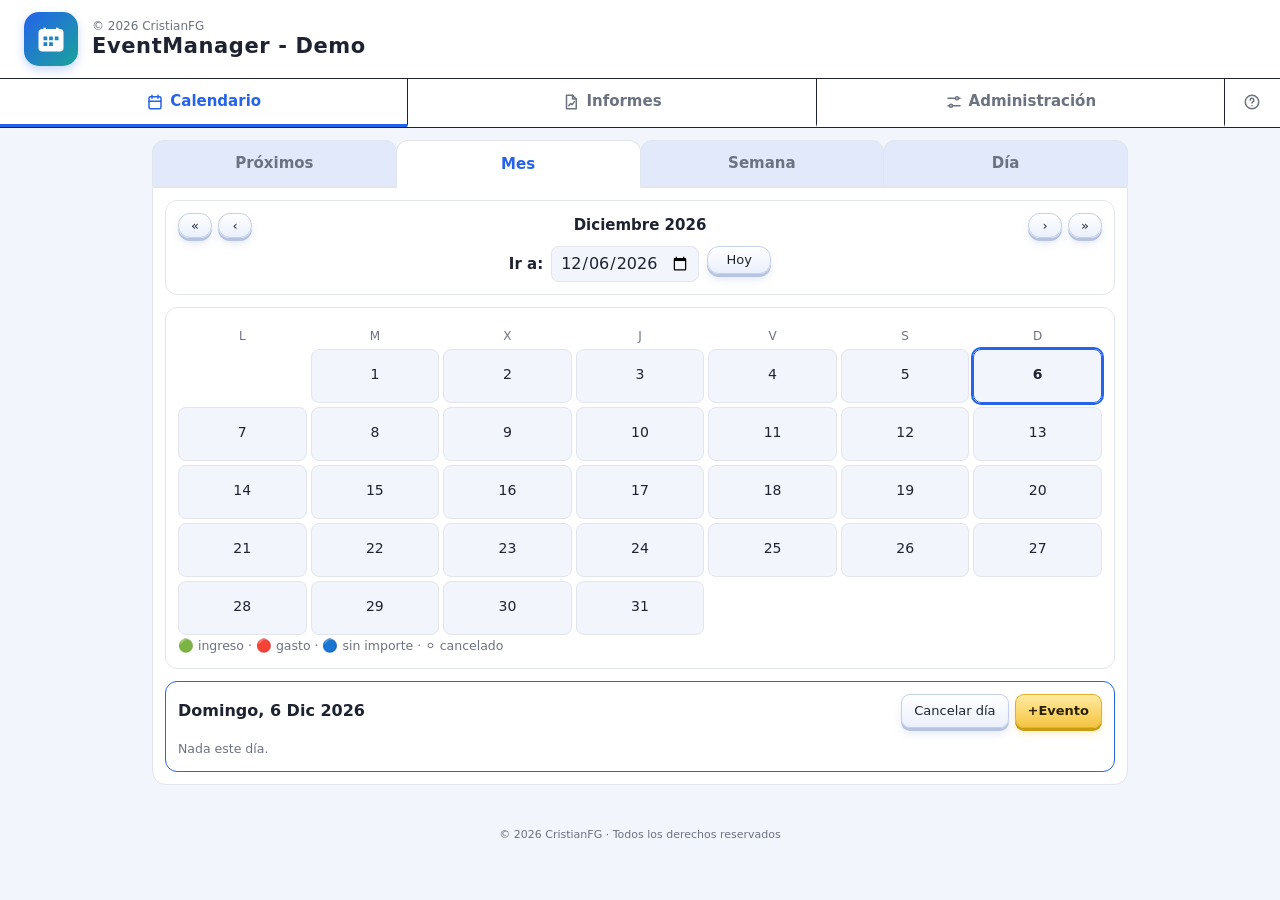
==== commit 908dc322: "actualizaciones" ====
--- a/docs/eventmanager/EventManager_Demo_Vo.html
+++ b/docs/eventmanager/EventManager_Demo_Vo.html
@@ -1,2 +1,2 @@
-<!DOCTYPE html> <html lang="es"> <head> <meta charset="utf-8"> <meta name="viewport" content="width=device-width,initial-scale=1,viewport-fit=cover"> <meta name="theme-color" content="#2563eb"><title>EventManager - Demo</title> <style>/*! EventManager (nombre provisional) · © 2026 CristianFG · Todos los derechos reservados */:root{--bg:#f2f5fc;--card:#fff;--tx:#1d2330;--mut:#6b7280;--bd:#e1e5ec;--ac:#2563eb;--btx:#fff;--ok:#15803d;--ko:#b91c1c;--wn:#9ca3af;--b3a:#fff;--b3b:#eaf0fc;--b3bd:#c5d1ea;--b3sh:#b6c4e2;--b3gl:#6f87c040;--rj-a:#fff6f6;--rj-b:#ffe0e0;--rj-t:#b91c1c;--rj-bd:#f2b3b3;--rj-sh:#eea3a3;--rj-gl:#e5484d33;--gr-a:#f3f4f7;--gr-b:#d8dce4;--gr-t:#374151;--gr-bd:#c2c8d3;--gr-sh:#a9b1c0;color-scheme:light dark;box-sizing:border-box;padding-top:env(safe-area-inset-top,0);padding-bottom:env(safe-area-inset-bottom,0)}@media(prefers-color-scheme:dark){:root:not([data-theme=light]){--bg:#0f1318;--card:#181e27;--tx:#e6e9ef;--mut:#9aa3b2;--bd:#2a3340;--ac:#6ea0ff;--btx:#0b1220;--ok:#4ade80;--ko:#f87171;--wn:#6b7280;--b3a:#2a354b;--b3b:#212b3e;--b3bd:#3b4862;--b3sh:#0a0e15;--b3gl:#00000066;--rj-a:#43212a;--rj-b:#341a21;--rj-t:#ff8a8a;--rj-bd:#6d2f39;--rj-sh:#1c0b0f;--rj-gl:#00000066;--gr-a:#404859;--gr-b:#323946;--gr-t:#dbe1ec;--gr-bd:#525c70;--gr-sh:#12161d}}:root[data-theme=dark]{--bg:#0f1318;--card:#181e27;--tx:#e6e9ef;--mut:#9aa3b2;--bd:#2a3340;--ac:#6ea0ff;--btx:#0b1220;--ok:#4ade80;--ko:#f87171;--wn:#6b7280;--b3a:#2a354b;--b3b:#212b3e;--b3bd:#3b4862;--b3sh:#0a0e15;--b3gl:#00000066;--rj-a:#43212a;--rj-b:#341a21;--rj-t:#ff8a8a;--rj-bd:#6d2f39;--rj-sh:#1c0b0f;--rj-gl:#00000066;--gr-a:#404859;--gr-b:#323946;--gr-t:#dbe1ec;--gr-bd:#525c70;--gr-sh:#12161d}*{box-sizing:border-box}html{scroll-padding-top:env(safe-area-inset-top,0px)}body{margin:0;background:var(--bg);color:var(--tx);font:15px/1.4 system-ui,-apple-system,"Segoe UI",Roboto,sans-serif}header{position:sticky;top:env(safe-area-inset-top,0);background:var(--card);border-bottom:1px solid var(--tx);z-index:5;padding:0}.brand{display:flex;align-items:center;gap:14px;padding:12px 24px}.logo{width:54px;height:54px;border-radius:15px;background:linear-gradient(135deg,#2563eb,#1aa39a);display:grid;place-items:center;box-shadow:0 4px 10px #2563eb40;flex:none}.brand h1{margin:0;font-size:21px;font-weight:700;letter-spacing:.6px;line-height:1.2}.bs{display:block;font-size:12px;line-height:1.2;color:var(--mut)}nav{display:flex;border-top:1px solid var(--tx)}nav button{flex:1;display:flex;align-items:center;justify-content:center;gap:6px;background:0 0;color:var(--mut);border:0;border-bottom:3px solid transparent;border-radius:0;padding:12px 4px}nav button svg{width:18px;height:18px;flex:none;fill:none;stroke:currentColor;stroke-width:2;stroke-linecap:round;stroke-linejoin:round}nav button+button{border-left:1px solid var(--tx)}nav button.on{color:var(--ac);border-bottom-color:var(--ac)}nav button:hover:not(.on){color:var(--tx)}nav button:focus-visible{outline:3px solid #93c5fd;outline-offset:-3px}header nav button{font-weight:700}nav button[data-t=ayu]{flex:none;width:56px;padding:12px 0}@media(max-width:640px){.brand{padding:10px 12px}.logo{width:44px;height:44px;border-radius:12px}nav button{flex-direction:column;gap:2px;padding:8px 2px;font-size:12px}nav button[data-t=ayu]{width:48px;padding:8px 0}}main{max-width:1000px;margin:0 auto;padding:12px}.card{background:var(--card);border:1px solid var(--bd);border-radius:12px;padding:12px;margin-bottom:12px}h3{margin:0;font-size:16px}button{font:inherit;font-weight:600;color:var(--tx);cursor:pointer;border:1px solid var(--b3bd);border-radius:12px;padding:8px 14px;background:linear-gradient(180deg,var(--b3a),var(--b3b));box-shadow:0 3px 0 var(--b3sh),0 6px 10px -2px var(--b3gl);transition:transform .06s,box-shadow .06s}button:active:not(:disabled){transform:translateY(2px);box-shadow:0 1px 0 var(--b3sh),0 2px 4px -1px var(--b3gl)}button:disabled{opacity:.45;cursor:not-allowed}button.g{padding:5px 10px;font-size:13px;font-weight:500}button.sm{padding:5px 12px;font-size:13px;border-radius:10px}button.pri{color:#fff;border-color:#1d4fc4;background:linear-gradient(180deg,#5b93ff,#2563eb);--b3sh:#1a3f9c;--b3gl:#2563eb55}button.amar{color:#2b2100;border-color:#e0b02e;background:linear-gradient(180deg,#ffeaa0,#f5c542);--b3sh:#c99a14;--b3gl:#f5c54266}button.rojo{color:var(--rj-t);border-color:var(--rj-bd);background:linear-gradient(180deg,var(--rj-a),var(--rj-b));--b3sh:var(--rj-sh);--b3gl:var(--rj-gl)}button.gris{color:var(--gr-t);border-color:var(--gr-bd);background:linear-gradient(180deg,var(--gr-a),var(--gr-b));--b3sh:var(--gr-sh)}.day,.sub button,nav button{box-shadow:none;transition:none;font-weight:500}.day:active:not(:disabled),.sub button:active:not(:disabled),nav button:active:not(:disabled){transform:none;box-shadow:none}label{display:block;font-size:13px;color:var(--mut);margin:8px 0;flex:1}input,select,textarea{display:block;width:100%;font:inherit;font-size:16px;padding:7px;border:1px solid var(--bd);border-radius:8px;background:var(--bg);color:var(--tx);margin-top:3px}.row{display:flex;gap:8px;align-items:center}.wrap{flex-wrap:wrap}.between{justify-content:space-between}.end{justify-content:flex-end;margin-top:12px}.grid{display:grid;grid-template-columns:repeat(7,1fr);gap:4px;text-align:center;margin-top:8px}.grid i{font-style:normal;color:var(--mut);font-size:12px}.day{background:var(--bg);color:var(--tx);border:1px solid var(--bd);min-height:54px;padding:4px 2px;border-radius:8px;font-size:14px}.day.sel{outline:2px solid var(--ac)}.day.today{font-weight:700;border-color:var(--ac)}.dots{display:flex;gap:2px;justify-content:center;flex-wrap:wrap;margin-top:3px}.dots u{width:7px;height:7px;border-radius:50%;background:var(--ac)}.dots u.in{background:var(--ok)}.dots u.ga{background:var(--ko)}.dots u.cx{background:var(--wn);opacity:.6}.item{display:flex;gap:8px;align-items:center;justify-content:space-between;padding:8px 0;border-top:1px solid var(--bd);flex-wrap:wrap}.item.off .nm{opacity:.55;text-decoration:line-through}.item small,small{color:var(--mut)}.item input[type=checkbox]{width:auto;margin:0}.amt{font-weight:600;white-space:nowrap}.amt.INGRESO{color:var(--ok)}.amt.GASTO{color:var(--ko)}.acts{display:flex;gap:6px}.nv{min-width:34px;font-size:20px;line-height:1;padding:6px 7px}.go{justify-content:center;align-items:flex-start}.go b{align-self:center}.go input{height:36px;width:auto;margin:0;font-size:16px;padding:0 8px}.go button{height:28px;min-width:64px;padding-top:0;padding-bottom:0}.tag{font-size:11px;background:var(--bg);border:1px solid var(--bd);border-radius:6px;padding:1px 6px;color:var(--mut)}.kpi{display:grid;grid-template-columns:repeat(3,1fr);gap:8px;text-align:center}.kpi b{display:block;font-size:18px}table{width:100%;border-collapse:collapse;font-size:14px;margin-top:6px}td,th{padding:5px;text-align:right}td:first-child,th:first-child{text-align:left}.days{display:flex;gap:6px;flex-wrap:wrap}.chip{display:flex;align-items:center;gap:3px;margin:0;flex:0 0 auto}.chip input{width:auto;margin:0}#modal{position:fixed;inset:0;background:#0009;display:flex;align-items:center;justify-content:center;padding:12px;z-index:20}#modal[hidden]{display:none}.box{background:var(--card);border-radius:14px;padding:16px;width:100%;max-width:440px;max-height:90vh;overflow:auto}#toast{position:fixed;left:50%;transform:translateX(-50%);bottom:calc(16px + env(safe-area-inset-bottom,0px));background:var(--tx);color:var(--bg);padding:8px 14px;border-radius:10px;font-size:14px;z-index:30;max-width:90%}#toast:empty{display:none}footer{font-size:11px;color:var(--mut);padding:16px}footer .in{max-width:1000px;margin:0 auto;padding:0 12px;display:grid;grid-template-columns:1fr auto 1fr;align-items:baseline}footer .c{grid-column:2;text-align:center}footer .v{grid-column:3;text-align:right}@media(max-width:620px){footer .in{grid-template-columns:1fr}footer .c,footer .v{grid-column:1}footer .v{margin-top:4px}}.tag.REALIZADO{color:var(--ok)}.tag.PLANIFICADO{color:var(--ac)}.row.prw{flex-wrap:nowrap;align-items:flex-end;gap:8px}.prw label{margin:0;min-width:0;flex:1.1 1 0}.prw label:first-child{flex:.8 1 0}.prw input,.prw select{min-width:0;padding-left:5px;padding-right:5px;font-size:14px}.prg{display:block;margin-top:8px;font-size:12px;color:var(--mut)}.row.prd{flex-wrap:nowrap;align-items:flex-end;gap:8px}.prd label{margin:0;min-width:0;flex:1}.prd input{min-width:0;padding-left:5px;padding-right:5px;font-size:14px}@media(max-width:340px){.row.prw{flex-wrap:wrap}}.pz{display:flex;gap:6px;align-items:flex-start;margin-top:3px}button.pzx{padding:0;width:20px;height:20px;min-width:0;font-size:11px;line-height:1;border-radius:6px;box-shadow:none;flex:none;position:relative;margin-top:1px}button.pzx::after{content:'';position:absolute;inset:-7px}@media(max-width:640px){.dn{display:none}}.gen{display:flex;flex-direction:column;align-items:center;gap:10px;border-color:#f5c542}.gen .row{justify-content:center}.gen input{height:36px;width:auto;margin:0;font-size:16px;padding:0 8px}.gen button{height:32px}.pt{font-size:28px;font-weight:800;margin:4px 0 6px}.ps{margin:0 0 14px;color:var(--mut)}.adm{display:flex;justify-content:space-between;align-items:center;gap:10px;flex-wrap:wrap;margin-bottom:14px}.adm .row{gap:10px}.pos{color:var(--ok)}.neg{color:var(--ko)}.flt{margin:6px 0 10px}.flt .chip{border:1px solid var(--bd);border-radius:20px;padding:4px 10px;color:var(--tx);font-size:13px}.sub{display:flex;gap:0;margin:0}.sub button{position:relative;flex:1;border:1px solid var(--bd);border-radius:12px 12px 0 0;background:var(--bg);background:color-mix(in srgb,var(--ac) 8%,var(--bg));color:var(--mut);padding:12px 8px;margin-bottom:0;font-weight:700}.sub button+button{margin-left:-1px}.sub button:hover{color:var(--ac);background:color-mix(in srgb,var(--ac) 3%,var(--card))}.sub button.on{background:var(--card);color:var(--ac);border-color:var(--bd) var(--bd) var(--card);margin-bottom:-1px;z-index:2}.sub button:focus-visible{outline:3px solid #93c5fd;outline-offset:2px;z-index:3}.tpanel{position:relative;z-index:1;background:var(--card);border:1px solid var(--bd);border-radius:0 0 14px 14px;padding:12px;margin-bottom:14px}.tpanel>:last-child{margin-bottom:0}.fr.today{border-color:var(--ac)}.fr h4{margin:0;font-size:15px}.dt{display:inline-block;min-width:100px;color:var(--mut);font-size:13px}.tk>div:first-child{flex:1 1 100%}.tk .acts{margin-left:auto;justify-content:flex-end;flex-wrap:nowrap;gap:3px}.tk .acts button{padding:2px 5px;font-size:12px;border-radius:8px;white-space:nowrap}.tk .acts button.del{color:var(--ko)}.card.r{text-align:right}.prow{text-align:right;margin:0 0 14px;padding-bottom:4px}.hlp h3{margin-bottom:4px}.hlp p{margin:6px 0 0}.hlp ol,.hlp ul{margin:8px 0 0;padding-left:20px}.hlp li{margin:5px 0}.hlp h4{margin:14px 0 2px;font-size:14px}.flow{display:flex;flex-wrap:wrap;gap:6px;align-items:center;margin:8px 0;color:var(--mut)}.flow .tag{font-size:13px;color:var(--tx)}.ev>.nm{flex:1 1 150px;min-width:0}.ev .amt{flex:0 0 auto;min-width:96px;text-align:right}.ev .acts{flex:0 0 auto;margin-left:auto}.dh button,.ev .acts button{min-width:72px}.amt.cero{color:var(--mut)}button.xs{padding:7px 12px;font-size:13px;border-radius:9px}.dh{display:flex;align-items:center;justify-content:space-between;gap:8px;margin-bottom:10px}.ptit{display:none}.phd{display:flex;flex-wrap:wrap;align-items:center;justify-content:space-between;gap:6px 12px;margin:0 0 12px}.phd .ps{margin:0}.phd button{margin-left:auto}@page{size:A4;margin:14mm}@media print{#toast,.np,.prow,button,footer,nav{display:none!important}body{background:#fff;color:#000;font-size:11pt}*{-webkit-print-color-adjust:exact;print-color-adjust:exact}.card{box-shadow:none;break-inside:avoid;border-color:#bbb}header{position:static}.sub{display:none!important}.tpanel{border:0;padding:0;margin:0}.card.big,.fr,.hlp{break-inside:auto}.hlp h3,.hlp h4,h3,h4{break-after:avoid}.item,tr{break-inside:avoid}.pk{display:none}label.item:has(.pk:not(:checked)){display:none}.ptit{display:block;margin:0 0 10px;padding-bottom:6px;border-bottom:2px solid #bbb}.ptit h2{margin:0 0 2px;font-size:16pt}.ptit p{margin:0;font-size:10pt;color:#444}}.scroll-top-btn{position:fixed;right:max(24px,env(safe-area-inset-right,0px));bottom:calc(24px + env(safe-area-inset-bottom,0px));z-index:10;width:52px;height:52px;min-width:44px;min-height:44px;padding:0;margin:0;border:0;border-radius:50%;background:#2563eb;color:#fff;display:flex;flex-direction:column;align-items:center;justify-content:center;gap:1px;box-shadow:0 4px 12px rgba(0,0,0,.25),0 2px 4px rgba(0,0,0,.15);cursor:pointer;-webkit-tap-highlight-color:transparent;opacity:0;visibility:hidden;pointer-events:none;transform:translateY(12px) scale(1);transition:opacity .3s ease,transform .3s ease,visibility .3s,background-color .2s ease}.scroll-top-btn.is-visible{opacity:1;visibility:visible;pointer-events:auto;transform:translateY(0) scale(1)}.scroll-top-btn.is-visible:hover{background:#1d4ed8;transform:translateY(0) scale(1.08)}.scroll-top-btn.is-visible:active{transform:translateY(0) scale(.95)}.scroll-top-btn:focus-visible{outline:3px solid #93C5FD;outline-offset:3px}.scroll-top-btn svg{width:18px;height:18px;display:block;fill:none;stroke:#fff;stroke-width:3;stroke-linecap:round;stroke-linejoin:round}.scroll-top-btn span{font:700 11px/1 system-ui,-apple-system,"Segoe UI",Roboto,sans-serif;letter-spacing:.5px;color:#fff}@media(prefers-reduced-motion:reduce){.scroll-top-btn{transition:none}.scroll-top-btn.is-visible:active,.scroll-top-btn.is-visible:hover{transform:none}}@media print{.scroll-top-btn{display:none!important}}</style> </head> <body> <header> <div class="brand"> <div class="logo"><svg viewBox="0 0 24 24" width="30" height="30" fill="#fff" fill-rule="evenodd" aria-hidden="true"><path d="M6 4V3h2v1h8V3h2v1h1a3 3 0 0 1 3 3v12a3 3 0 0 1-3 3H5a3 3 0 0 1-3-3V7a3 3 0 0 1 3-3h1ZM6 10h3v3H6ZM10.5 10h3v3h-3ZM15 10h3v3h-3ZM6 14.5h3v3H6ZM10.5 14.5h3v3h-3Z"/></svg></div> <div><div class="bs">© 2026 CristianFG</div><h1>EventManager - Demo</h1></div> </div> <nav> <button data-t="cal" onclick="go('cal')"><svg viewBox="0 0 24 24" aria-hidden="true"><rect x="4" y="5" width="16" height="16" rx="2"/><path d="M16 3v4M8 3v4M4 11h16"/></svg>Calendario</button> <button data-t="inf" onclick="go('inf')"><svg viewBox="0 0 24 24" aria-hidden="true"><path d="M6 3h8l5 5v13H6z"/><path d="M14 3v5h5"/><path d="M9 17l2.5-3 2 1.5 3-4"/></svg>Informes</button> <button data-t="tar" onclick="go('tar')"><svg viewBox="0 0 24 24" aria-hidden="true"><path d="M4 7h10M18 7h2M4 17h2M10 17h10"/><circle cx="16" cy="7" r="2"/><circle cx="8" cy="17" r="2"/></svg>Administración</button> <button data-t="ayu" onclick="go('ayu')" title="Ayuda" aria-label="Ayuda"><svg viewBox="0 0 24 24" aria-hidden="true"><circle cx="12" cy="12" r="9"/><path d="M9.5 9.5a2.5 2.5 0 1 1 3.5 2.3c-.6.3-1 .8-1 1.5M12 17v.01"/></svg></button> </nav> </header> <main id="v"></main> <footer><div class="in"><span class="c">© 2026 CristianFG · Todos los derechos reservados</span><span class="v" hidden>Versión 16 Oct 2026</span></div></footer> <div id="modal" hidden role="dialog" aria-modal="true"></div> <div id="toast" role="status" aria-live="polite"></div> <button type="button" id="scrollTop" class="scroll-top-btn" aria-label="Volver arriba" title="Volver arriba"><svg viewBox="0 0 24 24" aria-hidden="true" focusable="false"><path d="M12 20V5M5 12l7-7 7 7"/></svg><span aria-hidden="true">UP</span></button> <script>/*! EventManager (nombre provisional) · © 2026 CristianFG · Todos los derechos reservados */
-(function(_0x5f2712,_0x5504ac){const _0x38cb9f=_0x5f2712();function _0x374635(_0x3dda9e,_0x42f68c){return _0x2d35(_0x42f68c- -0x210,_0x3dda9e);}function _0x28b70e(_0xe8b041,_0x1f998b){return _0x2d35(_0x1f998b-0x81,_0xe8b041);}while(!![]){try{const _0x5a67a1=parseInt(_0x374635(0x421,0x1e7))/(0x144f*-0x1+0x111e+0x199*0x2)+-parseInt(_0x28b70e(0x71c,0x679))/(-0x156*-0x17+0x1ce+-0x1*0x2086)*(parseInt(_0x28b70e(0x39d,0x257))/(0x21ed+-0x44*-0x5+-0x233e))+parseInt(_0x28b70e(0x550,0x6aa))/(0xb3*-0x1f+0x6fa*-0x1+0x29*0xb3)*(-parseInt(_0x28b70e(0x782,0x678))/(-0x1b4d*-0x1+-0x1889*0x1+-0x13*0x25))+-parseInt(_0x374635(0x45a,0x3b5))/(0x17bd+-0x2211+0xa5a)+-parseInt(_0x374635(-0x3f,0x44))/(-0x669+0x5f6*0x1+0x7a)*(parseInt(_0x28b70e(0x8a8,0x651))/(0x13*0x73+0xf15*-0x1+0x694))+parseInt(_0x374635(0x176,0xa))/(-0x2442+0x17d*0xe+0xf75)*(-parseInt(_0x28b70e(0x523,0x327))/(0xc2f*-0x1+-0x3a4+0xfdd))+-parseInt(_0x28b70e(0x222,0x403))/(0xb*0x1fc+0x504*-0x6+0x84f)*(-parseInt(_0x28b70e(0x563,0x4ec))/(-0x10e7+0xe0*0x2b+-0x14ad));if(_0x5a67a1===_0x5504ac)break;else _0x38cb9f['push'](_0x38cb9f['shift']());}catch(_0x2737b0){_0x38cb9f['push'](_0x38cb9f['shift']());}}}(_0x3870,0x13a406+0x18fb88+-0xbc*0x2866),console[_0x5e4634(0xf0,0x55)](_0x380623(0xe4,0x187),'background:#2563eb;color:#fff;padding:2px\x208px;border-radius:4px;font-weight:600',_0x380623(0x96,0x1f1)));const $=_0x40b3aa=>document[_0x5e4634(0x1a0,0xfd)](_0x40b3aa),pad=_0x3985bd=>String(_0x3985bd)['padStart'](-0x24b2+-0xb62*0x1+0x2*0x180b,'0'),iso=_0x463ae3=>_0x463ae3['getFullYear']()+'-'+pad(_0x463ae3[_0x380623(0x257,0x2df)]()+(-0x1*-0x1946+0xd9d+0x452*-0x9))+'-'+pad(_0x463ae3['getDate']()),parse=_0x144f51=>{function _0x2082c(_0x1e1119,_0x147e6d){return _0x380623(_0x1e1119-0x98,_0x147e6d);}const _0x35c6f3={'VTXWs':function(_0x4818a4,_0xaec33c){return _0x4818a4-_0xaec33c;}},[_0x504a4f,_0x13d9bb,_0x3c8cbb]=_0x144f51[_0x2082c(0x413,0x247)]('-')['map'](Number);function _0x5eef8b(_0x580a60,_0x2abbdc){return _0x380623(_0x2abbdc-0x1d0,_0x580a60);}return new Date(_0x504a4f,_0x35c6f3[_0x2082c(0x193,0x381)](_0x13d9bb,-0x1bfd+0x1*0x1424+0x7da),_0x3c8cbb);},addD=(_0x21aa47,_0x2a2fe4)=>{const _0xe1be8a={'kiwTv':function(_0x2e447c,_0xc25477){return _0x2e447c+_0xc25477;}},_0x284293=parse(_0x21aa47);function _0x168ebf(_0x335f15,_0x253663){return _0x5e4634(_0x253663,_0x335f15-0x2);}return _0x284293['setDate'](_0xe1be8a['kiwTv'](_0x284293[_0x168ebf(0x152,0x1e1)](),_0x2a2fe4)),iso(_0x284293);},finMes=_0xb8639e=>{const _0x189845={'fMUxr':function(_0x2a5fca,_0x6972e){return _0x2a5fca(_0x6972e);}};function _0x2b8771(_0x4d08de,_0x1b7131){return _0x5e4634(_0x1b7131,_0x4d08de-0x28e);}function _0x2dd96f(_0xb401b4,_0xf692a1){return _0x5e4634(_0xb401b4,_0xf692a1-0x726);}const _0x66e4cc=parse(_0xb8639e);return _0x189845[_0x2dd96f(0x6ac,0x79b)](iso,new Date(_0x66e4cc[_0x2b8771(0x305,0x2c6)](),_0x66e4cc[_0x2dd96f(0x51a,0x6e4)]()+(-0x3bc*0x8+0xb02*0x3+0x325*-0x1),0x4*0x74f+-0x17e4+-0x72*0xc));},eur=_0x5d9e10=>_0x5d9e10[_0x5e4634(0x1e6,-0x1)]('es-ES',{'style':_0x5e4634(0x2d8,0x1a7),'currency':_0x380623(0x4c6,0x669)}),uid=()=>{try{if(crypto[_0x5678bf(0x53a,0x687)])return crypto[_0x57725f(0x2ae,0x1f7)]();}catch(_0x215a6e){}function _0x5678bf(_0x82fa62,_0x17f952){return _0x380623(_0x82fa62-0x3a6,_0x17f952);}function _0x57725f(_0x284a88,_0x8084af){return _0x380623(_0x284a88-0x11a,_0x8084af);}return Date[_0x57725f(0x444,0x232)]()[_0x57725f(0x326,0x44b)](0x5fc*0x1+0x1f26+-0x127f*0x2)+Math[_0x5678bf(0x75b,0x7ec)]()[_0x5678bf(0x5b2,0x400)](0x17b*0x2+0x59c+-0x86e)[_0x5678bf(0x8bf,0x877)](-0x59f+-0x81*0x29+0x1a4a,-0xa24+0x10f5+-0x6c7*0x1)[_0x57725f(0x5dd,0x525)](-0xe82+-0x62+0xa*0x17e,'0');},esc=_0x12d86b=>String(_0x12d86b??'')[_0x380623(0x481,0x45c)](/[&<>"]/g,_0x461ff0=>({'&':'&amp;','<':_0x5e4634(-0x7f,-0x115),'>':'&gt;','\x22':_0x380623(0x2fc,0x2aa)}[_0x461ff0])),nowStr=()=>{function _0x23e82b(_0x385834,_0x44d7e0){return _0x380623(_0x385834-0x4d4,_0x44d7e0);}const _0x4a9009={'pyJeD':function(_0xdc989,_0x412211){return _0xdc989(_0x412211);},'qtPiZ':function(_0x2bb125,_0x34eac7){return _0x2bb125(_0x34eac7);}},_0x4a0ec8=new Date();function _0x3d3966(_0x489229,_0xe42453){return _0x380623(_0xe42453-0x27c,_0x489229);}return _0x4a9009[_0x3d3966(0x468,0x40d)](iso,_0x4a0ec8)+'T'+_0x4a9009[_0x23e82b(0x5ab,0x80b)](pad,_0x4a0ec8[_0x23e82b(0x680,0x770)]())+':'+pad(_0x4a0ec8[_0x3d3966(0x9d,0x2f6)]());};let TODAY=iso(new Date());const DN=['L','M','X','J','V','S','D'],wd=_0x350c0e=>(parse(_0x350c0e)['getDay']()+(0x3e*0x20+-0x1*0x114f+0x995))%(-0x247d+0x12bd+-0x3*-0x5ed);let tab='cal',sel=TODAY,genH=finMes(TODAY),rep={'p':_0x5e4634(0x88,0xff),'d':TODAY,'h':TODAY,'prev':!![]};const DEMO_MAX_AGR=-0x130+-0x24fb*0x1+0x262d,DEMO_MAX_TAR=0x1ccb+0x20aa+-0x3d71,DEMO_NO_DISP='Esta\x20opción\x20no\x20está\x20disponible\x20en\x20la\x20versión\x20de\x20prueba',DEMO_NO_PERM=_0x380623(0x381,0x263);let toastT;const msg=(_0x248635,_0x55b236)=>{const _0x136cd5={'zUirk':function(_0x3736e0,_0x54379f){return _0x3736e0(_0x54379f);},'hfNXB':_0x268da4(0x481,0x58e),'NMjYR':function(_0x47d1b6,_0x1f89df){return _0x47d1b6||_0x1f89df;}};_0x136cd5[_0x268da4(0x13c,0x391)]($,_0x136cd5[_0x268da4(0x723,0x503)])['textContent']=_0x248635;function _0x3afa21(_0x159ef2,_0x517eb0){return _0x5e4634(_0x159ef2,_0x517eb0-0xdc);}clearTimeout(toastT);function _0x268da4(_0xea244e,_0x36163c){return _0x5e4634(_0xea244e,_0x36163c-0x3df);}toastT=setTimeout(()=>$('#toast')[_0x268da4(0x427,0x477)]='',_0x136cd5[_0x3afa21(0x8c,-0x124)](_0x55b236,-0xc1c+0x551+0x1477));};let S={'ag':[],'ta':[],'ev':[],'mv':[]},db=null,lastBk='',persisted=null,pedido=![],rev=0x4a*-0x72+-0x1*0x2029+0x411d;const openDB=()=>new Promise(_0x11a27b=>{function _0x2feed8(_0x48fed8,_0x489a80){return _0x5e4634(_0x48fed8,_0x489a80-0x712);}const _0x52d503={'nNirb':function(_0x5ee60f){return _0x5ee60f();},'Ydhqn':function(_0x230a6c,_0x1bd754){return _0x230a6c!==_0x1bd754;},'IlNVj':function(_0x50c322,_0x591e8f){return _0x50c322(_0x591e8f);},'aIvet':'ZPNGC','pEHXb':function(_0x2d7244,_0x496aa9){return _0x2d7244===_0x496aa9;}};function _0x5e82b4(_0x46b1be,_0x3c397b){return _0x5e4634(_0x3c397b,_0x46b1be-0x383);}try{if(_0x52d503[_0x2feed8(0x90a,0x8c6)]('hTmmd',_0x5e82b4(0x31f,0x178))){if(_0x52d503[_0x5e82b4(0x46f,0x3af)](_0x2aebdb)!==![])_0x533091[_0x2feed8(0x9ec,0x80a)]=!![];}else{const _0x51c3c6=indexedDB[_0x2feed8(0x7aa,0x8ca)]('eventmanager2026demo',-0x313*0x3+-0x1e83+0x27bd);_0x51c3c6[_0x5e82b4(0x56c,0x3df)]=()=>_0x51c3c6['result'][_0x5e82b4(0x22f,0xab)]('kv'),_0x51c3c6[_0x5e82b4(0x41d,0x305)]=()=>{function _0x348a31(_0x5e33f0,_0x39375f){return _0x2feed8(_0x5e33f0,_0x39375f- -0x1f8);}function _0x25c38d(_0x1a1bf7,_0x3bbd55){return _0x2feed8(_0x1a1bf7,_0x3bbd55- -0x27a);}if(_0x52d503[_0x348a31(0x1e3,0x428)](_0x52d503[_0x348a31(0x4e6,0x537)],_0x25c38d(0x293,0x441))){const _0x4e788f=_0x15415e['max'](-0x7a*0x43+-0xa9f+0x2a8d,+_0x292784||-0xa5e+-0x1cac+0x270a);_0xd4a0f5[_0x348a31(0x8b6,0x65f)]=_0x4e788f,_0x2d83be[_0x348a31(0x5b5,0x7ad)]=_0x52d503['Ydhqn'](_0x4e788f,_0x1e8a8e[_0x25c38d(0x67d,0x472)]??_0x52d503[_0x25c38d(0x94,0x29b)](_0x546feb,_0x3dcc3e))?_0x348a31(0x3d0,0x530):'CALCULADO';}else db=_0x51c3c6[_0x348a31(0x5a9,0x40c)],_0x52d503[_0x25c38d(0x6ae,0x584)](_0x11a27b);},_0x51c3c6[_0x5e82b4(0x612,0x40d)]=()=>_0x11a27b();}}catch(_0x4dfbdf){_0x11a27b();}}),load=()=>new Promise(_0x44808=>{function _0x25dcaf(_0x1ab074,_0x55f3dc){return _0x5e4634(_0x1ab074,_0x55f3dc-0x234);}const _0x353da4={'ojlZf':function(_0x2d2ad2,_0x205536){return _0x2d2ad2!==_0x205536;},'icHjq':_0x25dcaf(0x323,0x467),'JRTbX':function(_0xf98aa1){return _0xf98aa1();},'uafXP':function(_0xbd189d){return _0xbd189d();},'SpLWP':_0x25dcaf(-0xc3,0x1b),'dajZz':_0x28586e(0x296,0x136),'UhTnh':_0x28586e(0x49b,0x24c)};function _0x28586e(_0x5aa985,_0x4aa4d5){return _0x5e4634(_0x5aa985,_0x4aa4d5-0x2ec);}if(!db)return _0x353da4[_0x25dcaf(0x9,0x54)](_0x44808);try{const _0x1fb752=db[_0x28586e(0x21a,0x257)]('kv')[_0x28586e(0x3e5,0x20a)]('kv'),_0x5e6e97=_0x1fb752['get'](_0x353da4['SpLWP']);_0x5e6e97[_0x25dcaf(0x22d,0x2ce)]=()=>{function _0x32cbdc(_0x1f362c,_0x178ee0){return _0x25dcaf(_0x178ee0,_0x1f362c-0x16e);}if(_0x5e6e97['result'])S=_0x5e6e97[_0x32cbdc(0x294,0x325)];};const _0x1c34ad=_0x1fb752[_0x28586e(0x684,0x4f2)](_0x353da4[_0x28586e(0x174,0x2f6)]);_0x1c34ad[_0x25dcaf(0xa6,0x2ce)]=()=>{function _0x21b6ed(_0x352627,_0x101b14){return _0x28586e(_0x352627,_0x101b14-0x418);}function _0x14499a(_0x4dded3,_0xefe207){return _0x28586e(_0xefe207,_0x4dded3-0x3de);}if(_0x353da4[_0x14499a(0x755,0x53f)](_0x353da4[_0x14499a(0x590,0x508)],'zoVbZ')){if(_0x59939d[_0x14499a(0x853,0x8cd)]>_0x4e4e36)_0x44a44c();}else{if(_0x1c34ad['result'])lastBk=_0x1c34ad[_0x21b6ed(0x3ad,0x5f6)]['bk']||'';}};const _0x547334=_0x1fb752[_0x28586e(0x748,0x4f2)](_0x353da4[_0x28586e(0x4be,0x58b)]);_0x547334[_0x25dcaf(0x356,0x2ce)]=()=>{function _0xad553(_0x935d9b,_0x19d974){return _0x25dcaf(_0x19d974,_0x935d9b-0x309);}rev=_0x547334[_0xad553(0x42f,0x45e)]||-0x1747+0xd5e+0x9e9;},_0x1fb752[_0x28586e(0x185,0x257)][_0x28586e(0xcd,0x1da)]=()=>{function _0x42763b(_0x233709,_0x52658c){return _0x28586e(_0x233709,_0x52658c-0x70);}try{limpiar(),touch(!![]);}catch(_0x1efb46){}_0x353da4[_0x42763b(0x7,0x16d)](_0x44808);},_0x1fb752['transaction']['onerror']=()=>_0x44808(),_0x1fb752[_0x28586e(0xd,0x257)][_0x28586e(0x3d,0x10e)]=()=>_0x44808();}catch(_0x4d3057){_0x44808();}});async function pedirPersistencia(){function _0x1c29f6(_0x3ff7d3,_0x102d60){return _0x5e4634(_0x102d60,_0x3ff7d3-0xd7);}function _0x3fe8e7(_0x2e237d,_0x4ef634){return _0x5e4634(_0x4ef634,_0x2e237d-0x1de);}try{if(navigator['storage']&&navigator[_0x1c29f6(0x1,-0xf1)]['persist']){persisted=await navigator['storage'][_0x1c29f6(0x352,0x2d2)]();if(!persisted)persisted=await navigator[_0x1c29f6(0x1,0xcb)][_0x3fe8e7(0x208,0x2ed)]();}}catch(_0x175f49){}}function save(){const _0x3e8aae={'WeqGv':function(_0x34332b,_0x3957f4){return _0x34332b===_0x3957f4;},'Xjvzc':function(_0x588e1c){return _0x588e1c();},'miLEe':function(_0x3d9b88){return _0x3d9b88();},'NkiTk':'rev','ngRvl':_0xb69d2d(0x4aa,0x62c)};function _0x54ea66(_0x40563e,_0x13f38f){return _0x5e4634(_0x40563e,_0x13f38f- -0x27);}const _0x5bbb21=()=>msg('⚠️\x20No\x20se\x20han\x20podido\x20guardar\x20los\x20datos\x20en\x20este\x20navegador.\x20Exporta\x20una\x20copia\x20de\x20seguridad\x20(Administración\x20›\x20Backup).');if(!db)return _0x3e8aae[_0x54ea66(0x2d,-0xd)](_0x5bbb21);function _0xb69d2d(_0x3daf9e,_0x2f777e){return _0x5e4634(_0x2f777e,_0x3daf9e-0x364);}try{const _0x4cbc56=db[_0xb69d2d(0x2cf,0x363)]('kv',_0x54ea66(0x268,0x168)),_0x21b4da=_0x4cbc56[_0xb69d2d(0x282,0x47c)]('kv');_0x21b4da[_0xb69d2d(0x523,0x649)](S,_0x54ea66(-0x34,-0x240)),rev=Date['now'](),_0x21b4da[_0xb69d2d(0x523,0x4c0)](rev,_0x3e8aae[_0x54ea66(-0x19f,-0x14d)]);if(window[_0x54ea66(0x241,0x1a5)])try{if(_0x3e8aae[_0xb69d2d(0x354,0x3a9)]!=='cmdwT')window[_0x54ea66(0x38c,0x1a5)]['postMessage'](rev);else{const _0x43b9f3=_0x3e944c();return{'ev':_0x51b9e6['ev']['filter'](_0x1cf212=>_0x1cf212[_0x54ea66(0x56,-0xd5)]===_0x8e6062&&_0x1cf212[_0x54ea66(-0xbb,0x12a)]>=_0x3ba479&&_0x1cf212['inicio']<=_0x28d655&&_0x1cf212[_0x54ea66(0xab,0x12a)]+'T'+(_0x1cf212['hi']||_0xb69d2d(0x221,0x381))>_0x43b9f3)[_0x54ea66(0x75,0x199)](_0x5d61ae=>_0x5d61ae['id']),'cu':_0x11455b['mv'][_0x54ea66(-0x116,-0x98)](_0x83f3de=>_0x83f3de['tareaId']===_0x6b5873&&_0x83f3de[_0x54ea66(0x3f9,0x1d4)]&&_0x83f3de[_0xb69d2d(0x4c3,0x6e7)]>=_0x67c344&&_0x83f3de['fecha']<=_0x12465&&_0x83f3de[_0xb69d2d(0x4c3,0x4d1)]>_0x4940d3)};}}catch(_0x1023be){}_0x4cbc56['onerror']=_0x4cbc56['onabort']=_0x5bbb21;}catch(_0x6e21e1){_0x5bbb21();}persisted!==!![]&&!pedido&&(pedido=!![],_0x3e8aae[_0xb69d2d(0x37e,0x3bf)](pedirPersistencia)[_0x54ea66(0x3d8,0x18a)](()=>{function _0x4ff42e(_0x1d5c40,_0xfbece5){return _0x54ea66(_0x1d5c40,_0xfbece5-0x210);}function _0xdd082c(_0x4386ca,_0x3fd720){return _0x54ea66(_0x3fd720,_0x4386ca-0x1d2);}if(_0x3e8aae['WeqGv'](tab,'tar')&&_0x3e8aae[_0x4ff42e(0x8d,0x2d0)](av,_0xdd082c(0x270,0x3d0)))_0x3e8aae[_0x4ff42e(-0xac,0x129)](render);}));}const SCHEMA=-0x1f*-0xf+0xd+0x4*-0x77;let HC=new Map();const huella=_0x3ccdf4=>JSON[_0x5e4634(-0x29,-0x1ff)](_0x3ccdf4,(_0x41dae4,_0x1a0369)=>_0x41dae4==='updatedAt'?undefined:_0x1a0369);function touch(_0x282957){const _0x4b773a={'wUcUW':function(_0x51f878,_0x18aa3a){return _0x51f878(_0x18aa3a);},'NEIos':function(_0x5332c0,_0x464150){return _0x5332c0!==_0x464150;}};function _0x4eb4b2(_0x35fcad,_0x46ffff){return _0x5e4634(_0x46ffff,_0x35fcad-0x363);}const _0x124504=Date['now'](),_0x271785=new Map();function _0x4e55fe(_0xbdb7,_0x190b87){return _0x5e4634(_0x190b87,_0xbdb7-0x5);}S['del']=Array[_0x4e55fe(-0x55,-0x1af)](S[_0x4e55fe(0x1fb,0xc2)])?S[_0x4eb4b2(0x559,0x6a9)]:[];for(const [_0x37066c,_0x5931bb]of[['ag',S['ag']],['ta',S['ta']],['ev',S['ev']],['mv',S['mv']]])for(const _0x50ad2c of _0x5931bb){const _0x2cd3e0=_0x4b773a[_0x4eb4b2(0x2e3,0x134)](huella,_0x50ad2c);_0x271785[_0x4eb4b2(0x447,0x345)](_0x50ad2c['id'],[_0x37066c,_0x2cd3e0]);if(_0x282957){if(_0x4b773a[_0x4eb4b2(0x151,0x186)]('FZlAf',_0x4eb4b2(0x401,0x521))){if(!_0x4d1c33[_0x4eb4b2(0x197,0x74)](_0x24501c[_0x4e55fe(-0x79,0x109)]))delete _0x3ef962[_0x4e55fe(-0x79,-0xc4)];}else{if(!_0x50ad2c[_0x4eb4b2(0x2e5,0x335)])_0x50ad2c[_0x4e55fe(-0x79,-0x220)]=_0x124504;}}else{if(!HC[_0x4eb4b2(0x2ef,0x424)](_0x50ad2c['id'])||_0x4b773a[_0x4e55fe(-0x20d,-0x3a7)](HC[_0x4e55fe(0x20b,0x3bd)](_0x50ad2c['id'])[0x18*0x193+0x32b+-0x28f2],_0x2cd3e0))_0x50ad2c[_0x4e55fe(-0x79,-0x1e4)]=_0x124504;}}if(!_0x282957){for(const [_0x2133e0,[_0x51fad1]]of HC)if(!_0x271785['has'](_0x2133e0))S['del'][_0x4e55fe(-0x15c,-0x10e)]({'id':_0x2133e0,'k':_0x51fad1,'at':_0x124504});}S[_0x4eb4b2(0x559,0x67b)]=S[_0x4eb4b2(0x559,0x647)]['filter'](_0x3cd107=>!_0x271785[_0x4eb4b2(0x2ef,0x253)](_0x3cd107['id']))[_0x4e55fe(0x285,0xe7)](-(-0x4*0x1bdf+-0x296e*0x3+0x9cf3*0x2)),S['v']=SCHEMA,HC=_0x271785;}const commit=()=>{const _0x309cc2={'QCDkg':function(_0x188c11){return _0x188c11();}};function _0x2ddc6f(_0x356485,_0x1f2568){return _0x380623(_0x1f2568- -0x12d,_0x356485);}touch();function _0x1746d9(_0x201cae,_0x2c7b19){return _0x380623(_0x201cae-0x2f2,_0x2c7b19);}_0x309cc2[_0x1746d9(0x676,0x867)](save),_0x309cc2[_0x2ddc6f(0x1b,0x257)](render);},IDOK=/^[\w-]{1,64}$/,PERS=['',_0x380623(0x1a4,0x79),_0x5e4634(-0x9,-0x172),'TRIMESTRAL','SEMESTRAL','ANUAL'],RD=/^\d{4}-\d{2}-\d{2}$/,RH=/^\d{2}:\d{2}$/,sd=_0x1b164b=>typeof _0x1b164b===_0x380623(0x351,0x366)&&RD[_0x380623(0x2e9,0x1b1)](_0x1b164b)?_0x1b164b:'',sh=_0xc3eab2=>typeof _0xc3eab2===_0x5e4634(0x293,0xb8)&&RH['test'](_0xc3eab2)?_0xc3eab2:'',st=_0x355701=>typeof _0x355701==='string'?_0x355701:'';function limpiar(){const _0x5498d7={'vNwRm':function(_0x5c0f86,_0x320c83){return _0x5c0f86*_0x320c83;},'ykBhz':function(_0x587b3f,_0x3b3e34){return _0x587b3f/_0x3b3e34;},'vDVmO':function(_0x549a9b,_0xa52404){return _0x549a9b!==_0xa52404;},'sDWSX':_0x49bde8(0x1f8,0x125),'hqwGq':_0x428ecf(0x1ed,0xd5),'yiJBx':function(_0x19013d,_0x462c4c){return _0x19013d(_0x462c4c);},'unwQP':_0x49bde8(-0x388,-0x186),'SOzHK':_0x428ecf(0x360,0x1dc),'rhUWV':'FINALIZADA','qKAll':_0x428ecf(0x57,-0x1d2),'MPkcp':function(_0x2d275b,_0x3c7a89){return _0x2d275b(_0x3c7a89);},'aGwEp':function(_0x55a97a,_0x43e999){return _0x55a97a(_0x43e999);},'onWEZ':function(_0x18342b,_0x1752e7){return _0x18342b===_0x1752e7;},'FeXZH':function(_0x4aac9f,_0x182219,_0x2ca4bb,_0x575a2b){return _0x4aac9f(_0x182219,_0x2ca4bb,_0x575a2b);},'HUftA':function(_0x25065a,_0x36aa8b){return _0x25065a(_0x36aa8b);},'RXjsz':_0x49bde8(-0x2f,0xf7),'muXmK':function(_0x3044d2,_0x2102fe){return _0x3044d2(_0x2102fe);},'qWqbE':function(_0x35421b,_0x5e32eb){return _0x35421b<_0x5e32eb;},'xPesq':function(_0x24d69b,_0x40a16a){return _0x24d69b(_0x40a16a);},'hjRUc':function(_0x2b4500,_0x47eb0b){return _0x2b4500!==_0x47eb0b;},'xGDRp':function(_0x33ed09){return _0x33ed09();},'laQcW':_0x428ecf(0x308,0x563),'kBlpu':function(_0x31a76e,_0x4da106){return _0x31a76e(_0x4da106);},'Lfyiz':_0x428ecf(0x32e,0x595),'Uwrty':function(_0x250f36,_0x3e5890){return _0x250f36(_0x3e5890);},'kLClr':_0x428ecf(0x26e,0x3f4),'ijMCn':_0x428ecf(0x2e6,0x3d9),'eLOdp':function(_0x2cacef,_0x11cc35){return _0x2cacef===_0x11cc35;}};function _0x49bde8(_0x35a7e2,_0x5aa5fc){return _0x5e4634(_0x35a7e2,_0x5aa5fc-0x5e);}if([...S['ag'],...S['ta'],...S['ev'],...S['mv']][_0x428ecf(0x2cb,0x215)](_0x3154cb=>!_0x3154cb||typeof _0x3154cb['id']!==_0x49bde8(0x128,0x116)||!IDOK[_0x49bde8(0x24f,0xae)](_0x3154cb['id'])))throw new Error('contiene\x20identificadores\x20no\x20válidos');S['ag'][_0x428ecf(0x108,0x237)](_0x225130=>{function _0x22420a(_0x1a6cf4,_0x3a07aa){return _0x428ecf(_0x3a07aa-0xed,_0x1a6cf4);}function _0x3c32d2(_0x54d3b7,_0xc9dd8a){return _0x428ecf(_0xc9dd8a- -0x1e9,_0x54d3b7);}if(_0x5498d7['vDVmO'](_0x5498d7[_0x3c32d2(-0x7c,-0x71)],_0x5498d7['hqwGq']))_0x225130[_0x3c32d2(0x51f,0x2e7)]=_0x5498d7[_0x3c32d2(-0x157,0x39)](st,_0x225130[_0x3c32d2(0x3b5,0x2e7)]),_0x225130[_0x3c32d2(0x4b2,0x2dc)]=st(_0x225130[_0x22420a(0x3c5,0x5b2)]);else{const _0x2e0889={'vXPwt':function(_0xd0e660,_0x33b7a0){return _0xd0e660<_0x33b7a0;},'OfIuq':function(_0x2caabe,_0x3858a3){function _0x231b7e(_0x2addc7,_0x54e485){return _0x22420a(_0x2addc7,_0x54e485- -0x276);}return _0x5498d7[_0x231b7e(-0x2dd,-0x15a)](_0x2caabe,_0x3858a3);},'KbSKP':function(_0x10f58d,_0x4fffb9){function _0x4112b8(_0x583bd0,_0x42a429){return _0x3c32d2(_0x583bd0,_0x42a429-0x363);}return _0x5498d7[_0x4112b8(0x789,0x607)](_0x10f58d,_0x4fffb9);}};_0x1621d3=_0x5498d7[_0x3c32d2(0x20a,0x2a4)](_0x4883ab[_0x3c32d2(0x15d,-0x87)](_0x2baa22['min'](_0x32146c,_0x17a3c0[_0x22420a(0x657,0x583)](0x2fa+0x1d*0xfb+-0x1f69,_0x1fc718))*(-0x15cd*0x1+0x1204+0x42d)),0xf13+-0x181c+0x96d);const _0x4d2c93=_0x12ed98[_0x3c32d2(0x1b2,-0x2)]((_0x55d285,_0x542cfa)=>_0x542cfa!==_0x457b1b),_0x87c8=_0x4d2c93['reduce']((_0x21812b,_0xc5e655)=>_0x21812b+_0xc5e655['n'],0xd*-0x23b+0x9df+0x9*0x220),_0x1225e3=_0x5498d7[_0x22420a(0x3e3,0x57a)](_0x37d885['round']((_0x500c48-_0x1fdbad)*(-0xb68*0x1+0x5e7*-0x4+0x2368)),0x229+-0x1*-0x12bf+-0x1484),_0x424d76=[];let _0x31718c=-0x1e7d+0x62f*-0x1+0x24ac,_0x367928=0x745+-0x74*0xa+-0x1*0x2bd;return _0x3f4e6f[_0x3c32d2(-0x29c,-0xe1)]((_0x1982cd,_0x134d0e)=>{if(_0x134d0e===_0x398ad3){_0x424d76[_0x134d0e]=_0x42cecf;return;}_0x367928++;const _0x85e9e4=_0x2e0889[_0x17fd17(0x361,0x37f)](_0x367928,_0x4d2c93['length'])?_0x342154[_0x17fd17(0x3a5,0x36c)](_0x2e0889[_0x17fd17(0x4ed,0x31a)](_0x2e0889['OfIuq'](_0x1225e3,-0x1295+-0x197*-0x3+-0x25e*-0x6),_0x1982cd['n'])/_0x87c8)/(0x1561*-0x1+0x24b0+-0x13*0xc9):_0x2e0889[_0x1631a4(0x500,0x6f1)](_0x272b8f[_0x17fd17(0x18e,0x36c)]((_0x1225e3-_0x31718c)*(0x1cb5+-0x5*-0xf1+-0x2106)),-0x1e43*-0x1+-0x2098+0x2b9);_0x31718c+=_0x85e9e4;function _0x1631a4(_0x1fccd1,_0x4e4a17){return _0x3c32d2(_0x4e4a17,_0x1fccd1-0x2ec);}function _0x17fd17(_0x4a1eac,_0x3846a3){return _0x3c32d2(_0x4a1eac,_0x3846a3-0x3f3);}_0x424d76[_0x134d0e]=_0x85e9e4;}),_0x424d76;}});const _0x4dda64=new Set(S['ag']['map'](_0x2a9c39=>_0x2a9c39['id']));S['ta']=S['ta']['filter'](_0x21f9ea=>_0x4dda64[_0x49bde8(0x219,-0x16)](_0x21f9ea[_0x49bde8(0x38e,0x2a5)])&&sd(_0x21f9ea[_0x428ecf(0x3a9,0x605)]));const _0x44f121=new Set(S['ta'][_0x49bde8(0x238,0x21e)](_0x42291b=>_0x42291b['id']));S['ta'][_0x428ecf(0x108,0x24f)](_0x5ad45a=>{function _0x12d93b(_0x491186,_0x2c0c7f){return _0x49bde8(_0x2c0c7f,_0x491186-0x536);}function _0x3bccf6(_0xe64523,_0x5e274a){return _0x49bde8(_0xe64523,_0x5e274a-0x2bc);}const _0x4e9bcf=_0x5498d7['unwQP'][_0x12d93b(0x676,0x4f1)]('|');let _0x471e5f=-0x7*0x43a+0x3c+-0x1ba*-0x11;while(!![]){switch(_0x4e9bcf[_0x471e5f++]){case'0':_0x5ad45a[_0x12d93b(0x770,0x955)]=PERS[_0x12d93b(0x6e3,0x75e)](_0x5ad45a['per'])?_0x5ad45a['per']:_0x3bccf6(0x3b8,0x1a8);continue;case'1':if(!_0x5ad45a[_0x12d93b(0x415,0x542)][_0x12d93b(0x37e,0x12f)])delete _0x5ad45a['pausas'];continue;case'2':if(!['NINGUNO',_0x3bccf6(0x5ab,0x4e2),_0x3bccf6(0x418,0x2c1),_0x5498d7['SOzHK']][_0x12d93b(0x6e3,0x69f)](_0x5ad45a[_0x12d93b(0x66c,0x4d7)]))_0x5ad45a[_0x12d93b(0x66c,0x684)]='NINGUNO';continue;case'3':_0x5ad45a['estado']=[_0x5498d7[_0x3bccf6(0x6a0,0x570)],_0x5498d7[_0x12d93b(0x664,0x6f8)]][_0x12d93b(0x6e3,0x8ca)](_0x5ad45a[_0x3bccf6(0x294,0x270)])?_0x5ad45a[_0x3bccf6(0x489,0x270)]:'';continue;case'4':_0x5ad45a[_0x3bccf6(0x3b3,0x587)]=_0x5498d7[_0x3bccf6(0x623,0x4bb)](st,_0x5ad45a[_0x3bccf6(0x778,0x587)]);continue;case'5':_0x5ad45a[_0x12d93b(0x80c,0x73e)]=st(_0x5ad45a[_0x12d93b(0x80c,0x670)]);continue;case'6':if(!_0x5ad45a['gh'])delete _0x5ad45a['gh'];continue;case'7':_0x5ad45a['hi']=_0x5498d7[_0x12d93b(0x7a1,0x55b)](sh,_0x5ad45a['hi']);continue;case'8':_0x5ad45a[_0x3bccf6(-0x8,0x19b)]=(Array[_0x3bccf6(0x184,0x2c0)](_0x5ad45a[_0x12d93b(0x415,0x289)])?_0x5ad45a[_0x12d93b(0x415,0x23a)]:[])[_0x12d93b(0x523,0x348)](_0x3cdd48=>_0x3cdd48&&sd(_0x3cdd48['d'])&&sd(_0x3cdd48['h']))[_0x3bccf6(0x2cd,0x4da)](_0x51c917=>({'d':_0x51c917['d'],'h':_0x51c917['h'],'nota':st(_0x51c917[_0x12d93b(0x7ff,0x94a)])}));continue;case'9':_0x5ad45a['dias']=(Array['isArray'](_0x5ad45a[_0x3bccf6(0x614,0x4f1)])?_0x5ad45a[_0x12d93b(0x76b,0x8b2)]:[])[_0x12d93b(0x523,0x60a)](_0x548a6b=>Number[_0x3bccf6(0x3af,0x2e7)](_0x548a6b)&&_0x548a6b>=0x6*0x6f+-0x40a+0x170&&_0x548a6b<-0x1*-0x17df+-0x2f5*0x2+-0x11ee);continue;case'10':_0x5ad45a[_0x12d93b(0x6d9,0x7c3)]=Math[_0x3bccf6(0x4a2,0x558)](-0xb*-0x233+0x1f6d*-0x1+0x73c*0x1,+_0x5ad45a[_0x3bccf6(0x33f,0x45f)]||-0x193e+0x189d+0xa1);continue;case'11':_0x5ad45a['hf']=sh(_0x5ad45a['hf']);continue;case'12':_0x5ad45a[_0x12d93b(0x4ca,0x3f8)]=sd(_0x5ad45a[_0x12d93b(0x4ca,0x32e)]);continue;case'13':_0x5ad45a['tipo']=_0x5498d7['onWEZ'](_0x5ad45a[_0x12d93b(0x5a4,0x609)],_0x3bccf6(0x6fc,0x4a2))?'GASTO':_0x3bccf6(0x346,0x3f0);continue;case'14':_0x5ad45a['gh']=_0x5498d7[_0x3bccf6(0x71f,0x527)](sd,_0x5ad45a['gh']);continue;}break;}}),S['ev']=S['ev'][_0x49bde8(-0x1b,-0x13)](_0x5941bb=>_0x44f121['has'](_0x5941bb['tareaId'])&&sd(_0x5941bb['inicio'])),S['ev'][_0x428ecf(0x108,-0x12f)](_0xb9b952=>{const _0x10d9a9={'MNWxR':function(_0x3f5d95,_0x3fa02b){return _0x3f5d95(_0x3fa02b);},'uWSTT':function(_0x497115,_0x372015){return _0x5498d7['vDVmO'](_0x497115,_0x372015);},'QkPtZ':function(_0x37e22e){return _0x37e22e();},'tnzQf':function(_0x5efaa7,_0x4ae4be,_0x23fce5,_0x3cf485){function _0x30eef7(_0x11337f,_0x334a85){return _0x2d35(_0x11337f- -0x46,_0x334a85);}return _0x5498d7[_0x30eef7(0x215,0x12e)](_0x5efaa7,_0x4ae4be,_0x23fce5,_0x3cf485);},'bnfGU':_0x495620(0x648,0x47f),'RSmtb':function(_0x3db087,_0x294b10){function _0x4f8e57(_0x3dcee3,_0x7cc94b){return _0x495620(_0x3dcee3- -0x91,_0x7cc94b);}return _0x5498d7[_0x4f8e57(0x58a,0x56f)](_0x3db087,_0x294b10);}};function _0x495620(_0x56f454,_0x3a2dac){return _0x428ecf(_0x56f454-0x3a3,_0x3a2dac);}function _0xa75351(_0x453977,_0x3fb794){return _0x428ecf(_0x453977-0x281,_0x3fb794);}if(_0x495620(0x887,0x958)===_0xa75351(0x521,0x491)){const _0x226b45=_0x489576['mv']['find'](_0x3b0c53=>_0x3b0c53['id']===_0xfaf066),_0x37ee9b=_0x48f2cc(_0x226b45[_0xa75351(0x42b,0x235)]);_0x10d9a9[_0xa75351(0x6d1,0x745)](_0x146030,_0x10d9a9['bnfGU'],_0xa75351(0x31b,0xef)+_0x10d9a9[_0xa75351(0x63b,0x6a5)](_0x1e93cf,_0x37ee9b[_0x495620(0x873,0x7ae)])+_0xa75351(0x504,0x440)+_0x3e258b(_0x53c549(_0x37ee9b[_0x495620(0x842,0x9af)])[_0x495620(0x873,0x630)])+'</small>\x0a\x20\x20<div\x20class=\x22row\x22><label>Fecha<input\x20id=\x22mf\x22\x20type=\x22date\x22\x20value=\x22'+_0x226b45['fecha']+_0x495620(0x79b,0x6ec)+_0x226b45[_0xa75351(0x61e,0x6c3)]+_0x495620(0x69a,0x86e)+_0x4c7ecc(_0x226b45['notas'])+_0x495620(0x772,0x51b),()=>{function _0x2edfae(_0x342012,_0xdfd72e){return _0x495620(_0xdfd72e-0x10,_0x342012);}const _0x1367f1=_0x10d9a9[_0x28a600(0x749,0x799)](_0x259cb3,_0x2edfae(0x74c,0x7a7))['value'];if(!_0x1367f1)return![];const _0x48c40d=_0x408e80[_0x2edfae(0xa92,0x849)](-0x2002+0x19e0+0x622,+_0x10d9a9['MNWxR'](_0x34310e,'#mi')[_0x2edfae(0x73a,0x895)]||0x1684+0x100d+-0x2691),_0x141c75=_0x10d9a9['MNWxR'](_0x290dd5,_0x2edfae(0x637,0x6c1))[_0x28a600(0x810,0x75a)][_0x28a600(0x7c6,0x5c6)]();if(_0x10d9a9[_0x2edfae(0x924,0x882)](_0x1367f1,_0x226b45['fecha'])){_0x226b45['fechaOrig']=_0x226b45[_0x2edfae(0xaae,0x879)]||_0x226b45[_0x28a600(0x6e5,0x7c2)],_0x226b45['fecha']=_0x1367f1;if(_0x226b45[_0x2edfae(0x7c4,0x879)]===_0x1367f1)delete _0x226b45[_0x28a600(0x7f4,0xa0a)];}_0x226b45['importe']=_0x48c40d,_0x226b45[_0x28a600(0x7f3,0x979)]=_0x141c75,_0x226b45['origen']=_0x48c40d!==(_0x226b45[_0x2edfae(0x604,0x5e5)]??_0x37ee9b[_0x28a600(0x6cb,0x6e6)])||_0x141c75||_0x226b45[_0x28a600(0x7f4,0x5b8)]?'MANUAL':_0x2edfae(0x71f,0x699),_0x5a5a3a=_0x1367f1;function _0x28a600(_0x560217,_0x67c3a4){return _0x495620(_0x560217- -0x75,_0x67c3a4);}_0x10d9a9[_0x2edfae(0x667,0x470)](_0x2dbbf7);});}else{const _0x203942=_0x5498d7[_0xa75351(0x3ae,0x517)][_0xa75351(0x5bb,0x7bc)]('|');let _0x32c75f=-0x8*0x49d+0x223*-0x12+-0xb*-0x6da;while(!![]){switch(_0x203942[_0x32c75f++]){case'0':_0xb9b952['hf']=sh(_0xb9b952['hf']);continue;case'1':_0xb9b952[_0xa75351(0x40f,0x62c)]=_0x5498d7['muXmK'](sd,_0xb9b952['fin']);continue;case'2':_0xb9b952[_0xa75351(0x6dc,0x634)]=!!_0xb9b952[_0x495620(0x7fe,0x7ce)];continue;case'3':_0xb9b952[_0x495620(0x649,0x87f)]=!!_0xb9b952[_0x495620(0x649,0x7e6)];continue;case'4':if(!_0xb9b952[_0x495620(0x531,0x355)]||_0x5498d7[_0xa75351(0x5ba,0x3c4)](_0xb9b952['fin'],_0xb9b952[_0xa75351(0x62a,0x586)]))_0xb9b952[_0x495620(0x531,0x6f5)]=_0xb9b952[_0x495620(0x74c,0x795)];continue;case'5':_0xb9b952['hi']=_0x5498d7[_0x495620(0x73c,0x565)](sh,_0xb9b952['hi']);continue;case'6':_0xb9b952['notas']=st(_0xb9b952[_0xa75351(0x746,0x75c)]);continue;case'7':if(_0x5498d7[_0x495620(0x42b,0x375)](_0xb9b952['fo'],undefined)){_0xb9b952['fo']=_0x5498d7[_0xa75351(0x6e6,0x927)](sd,_0xb9b952['fo']);if(!_0xb9b952['fo'])delete _0xb9b952['fo'];}continue;}break;}}});const _0x1d0306=new Set(S['ev'][_0x49bde8(0x39c,0x21e)](_0x4c21ed=>_0x4c21ed['id']));function _0x428ecf(_0x44661e,_0x2be05f){return _0x5e4634(_0x2be05f,_0x44661e-0x258);}S['mv']=S['mv'][_0x49bde8(-0xcb,-0x13)](_0x236344=>_0x44f121[_0x428ecf(0x1e4,0x3d)](_0x236344[_0x428ecf(0x1aa,-0x9f)])&&sd(_0x236344[_0x49bde8(0x1d8,0x1bd)])&&(!_0x236344[_0x428ecf(0x3b6,0x4a6)]||_0x1d0306[_0x428ecf(0x1e4,-0x41)](_0x236344[_0x428ecf(0x3b6,0x462)]))),S['mv'][_0x49bde8(0xad,-0xf2)](_0xc04fdf=>{function _0x3f942f(_0x5b7955,_0x584494){return _0x49bde8(_0x5b7955,_0x584494-0x2ba);}const _0xcb3dd8={'OaTKG':function(_0x599765){function _0x3fffac(_0x33cd51,_0x420a37){return _0x2d35(_0x420a37-0x29d,_0x33cd51);}return _0x5498d7[_0x3fffac(0x20f,0x452)](_0x599765);},'zBOIj':function(_0x59f11e,_0x5e2fb1,_0x584e33,_0x4126e0,_0xd49dcd){return _0x59f11e(_0x5e2fb1,_0x584e33,_0x4126e0,_0xd49dcd);},'XWLPs':_0x5498d7['laQcW'],'ksUiD':function(_0x22f33c,_0xc2071d){function _0x2006e2(_0x44bca8,_0x37d461){return _0x2d35(_0x44bca8- -0x2c,_0x37d461);}return _0x5498d7[_0x2006e2(0x43d,0x412)](_0x22f33c,_0xc2071d);}};function _0x224b54(_0x53a48c,_0x3e692d){return _0x49bde8(_0x3e692d,_0x53a48c-0x9a);}_0xc04fdf[_0x224b54(0x23d,0xe2)]=Math['max'](0x1039*0x2+0xdb8+-0x2e2a,+_0xc04fdf[_0x224b54(0x23d,0x15b)]||-0x1*-0xf4f+-0xde*0x3+-0xcb5),_0xc04fdf[_0x224b54(0x108,0xa7)]=_0xc04fdf[_0x224b54(0x108,-0x12d)]==='GASTO'?_0x3f942f(0x6a1,0x4a0):_0x5498d7[_0x224b54(0x89,-0x191)],_0xc04fdf['notas']=_0x5498d7[_0x3f942f(0x1db,0x334)](st,_0xc04fdf[_0x224b54(0x365,0x26a)]),_0xc04fdf[_0x3f942f(0x508,0x4bb)]=!!_0xc04fdf[_0x224b54(0x29b,0x41a)],_0xc04fdf['cuota']=!!_0xc04fdf[_0x224b54(0x2f3,0x458)]&&!_0xc04fdf[_0x3f942f(0x5e2,0x476)],_0xc04fdf['origen']=_0xc04fdf[_0x3f942f(0x43c,0x5ab)]===_0x224b54(0x10e,0x27a)?_0x5498d7[_0x224b54(0x178,0x336)]:_0x5498d7[_0x3f942f(0x4d9,0x3c3)];if(_0xc04fdf['fechaOrig']!==undefined){if(_0x5498d7['eLOdp'](_0x224b54(-0x22,0x97),'WXbxr')){_0xc04fdf[_0x224b54(0x366,0x42e)]=sd(_0xc04fdf[_0x224b54(0x366,0x44d)]);if(!_0xc04fdf[_0x224b54(0x366,0x4a4)])delete _0xc04fdf[_0x224b54(0x366,0x432)];}else{const _0x3fdf38={'BHpOO':function(_0x5a649a){return _0xcb3dd8['OaTKG'](_0x5a649a);},'VgOoN':function(_0x1f0cc3,_0x14e163){return _0x1f0cc3(_0x14e163);}},_0x3659e0=_0x381f40(_0x21a191),_0x35f868=_0x455221['ev']['filter'](_0x2c46ef=>_0x2c46ef[_0x224b54(0x4a,-0x16a)]===_0x308f59)[_0x224b54(-0x11e,0xf)];_0xcb3dd8['zBOIj'](_0x27bf87,_0xcb3dd8[_0x3f942f(0x3d5,0x539)],_0x3f942f(0x528,0x4cb)+_0xcb3dd8[_0x3f942f(0x44f,0x3ea)](_0x85f229,_0x3659e0[_0x224b54(0x370,0x368)])+_0x224b54(0xc3,0xe4)+_0x35f868+_0x224b54(0x119,0x230),()=>{function _0x42165c(_0x356017,_0x1a01a5){return _0x3f942f(_0x1a01a5,_0x356017- -0x167);}_0x3fdf38[_0x42165c(0x137,0x263)](_0x5ce410),_0x4df665['ta']=_0x4e726a['ta'][_0x42165c(0x140,0x21b)](_0x58d888=>_0x58d888['id']!==_0x26c6cf),_0x3fdf38['VgOoN'](_0x5ce8de,[_0x3e3a76]);function _0x239d44(_0x5a7956,_0x30b7c3){return _0x3f942f(_0x30b7c3,_0x5a7956-0x28b);}_0x706823();},_0x3f942f(0x584,0x4b6));}}});const _0x466107=new Set(S['mv'][_0x49bde8(-0x1ff,-0x13)](_0x151e35=>_0x151e35[_0x428ecf(0x3b6,0x25a)])[_0x428ecf(0x418,0x652)](_0x4e112e=>_0x4e112e[_0x428ecf(0x3b6,0x3b9)]));S['ev'][_0x49bde8(-0x1e0,-0xf2)](_0x15f36f=>{function _0xe5fee1(_0x523c2e,_0x408ef1){return _0x428ecf(_0x523c2e- -0x18e,_0x408ef1);}function _0x517c58(_0x1506e8,_0x5291fc){return _0x428ecf(_0x1506e8- -0x1ac,_0x5291fc);}if(!_0x466107[_0xe5fee1(0x56,-0x52)](_0x15f36f['id'])){const _0x478f35=S['ta'][_0xe5fee1(0x82,0x183)](_0x227c60=>_0x227c60['id']===_0x15f36f[_0x517c58(-0x2,-0x1b0)]);S['mv']['push']({'id':uid(),'tareaId':_0x15f36f[_0x517c58(-0x2,-0x230)],'eventoId':_0x15f36f['id'],'cuota':![],'fecha':_0x15f36f[_0xe5fee1(0x21b,0x2b4)],'importe':0x0,'base':0x0,'tipo':_0x478f35[_0xe5fee1(0xda,-0x73)],'origen':_0xe5fee1(0x158,0x259),'anulado':!!_0x15f36f['cancelado']});}}),S['v']=SCHEMA,[...S['ag'],...S['ta'],...S['ev'],...S['mv']]['forEach'](_0x496ed8=>{function _0x5df381(_0x3e3531,_0x1b625a){return _0x49bde8(_0x1b625a,_0x3e3531-0x457);}function _0x14bde1(_0x5263fa,_0x4e8dbc){return _0x49bde8(_0x4e8dbc,_0x5263fa- -0x56);}if(!Number[_0x14bde1(-0x1c4,-0xcf)](_0x496ed8[_0x5df381(0x437,0x212)]))delete _0x496ed8['updatedAt'];}),S[_0x428ecf(0x44e,0x38f)]=(Array['isArray'](S[_0x428ecf(0x44e,0x40a)])?S['del']:[])[_0x49bde8(-0x9f,-0x13)](_0x5d15e8=>_0x5d15e8&&typeof _0x5d15e8['id']===_0x49bde8(0x236,0x116)&&IDOK[_0x49bde8(0x2a0,0xae)](_0x5d15e8['id'])&&['ag','ta','ev','mv'][_0x49bde8(0x12e,0x1ad)](_0x5d15e8['k'])&&Number[_0x428ecf(0x8c,0x2b3)](_0x5d15e8['at']))[_0x428ecf(0x418,0x395)](_0x3e2293=>({'id':_0x3e2293['id'],'k':_0x3e2293['k'],'at':_0x3e2293['at']}))['slice'](-(-0x1*0x378d+0x1*-0xe45+0x93f2*0x1));}function snap(){function _0x54b6a6(_0x3f80a0,_0xd11c7c){return _0x5e4634(_0xd11c7c,_0x3f80a0-0x723);}function _0x39d2e2(_0xd8be4e,_0x3ffc4d){return _0x5e4634(_0x3ffc4d,_0xd8be4e-0xbc);}const _0x492c1b={'xzyzm':_0x54b6a6(0x756,0x631)};try{db&&db[_0x39d2e2(0x27,0x12d)]('kv',_0x39d2e2(0x24b,0x23b))[_0x39d2e2(-0x26,0xfe)]('kv')[_0x39d2e2(0x27b,0x48b)](JSON['parse'](JSON['stringify'](S)),_0x492c1b[_0x39d2e2(0x28a,0x210)]);}catch(_0x27f6e4){}}function restSnap(){function _0x33e41e(_0x3f4bd6,_0x3fbd44){return _0x5e4634(_0x3fbd44,_0x3f4bd6-0xac);}const _0x3d7137={'XIwDr':function(_0x29e32a){return _0x29e32a();},'Stbwi':function(_0x2d141b){return _0x2d141b();},'unMAK':function(_0x2ede0a,_0x3e1820,_0x42e879,_0x156e9e,_0x37b825){return _0x2ede0a(_0x3e1820,_0x42e879,_0x156e9e,_0x37b825);},'rgFed':'<p>Se\x20recuperará\x20el\x20estado\x20guardado\x20automáticamente\x20antes\x20de\x20la\x20última\x20operación\x20destructiva\x20(importar,\x20borrar\x20o\x20finalizar).\x20Los\x20datos\x20actuales\x20se\x20sustituirán.</p>','fzAVc':'Reemplazar','istmE':function(_0x33458e,_0x5e59e8){return _0x33458e+_0x5e59e8;},'okLWW':function(_0x543f6d,_0x460a56){return _0x543f6d(_0x460a56);},'ryISs':function(_0x286cb9,_0x595139){return _0x286cb9===_0x595139;},'YmBrf':_0x244faf(0x354,0x264),'OzWig':_0x244faf(0x30e,0x2d9)};function _0x244faf(_0xeb0006,_0xb336f1){return _0x5e4634(_0xb336f1,_0xeb0006-0x321);}try{if(_0x3d7137[_0x33e41e(0x21e,0x5b)](_0x33e41e(0x1b2,-0x5d),_0x33e41e(0x1b2,0x3ca))){const _0x5d6da1=db[_0x244faf(0x28c,0xbe)]('kv')[_0x33e41e(-0x36,-0x1d5)]('kv')[_0x244faf(0x527,0x44e)](_0x3d7137[_0x244faf(0x558,0x49b)]);_0x5d6da1['onsuccess']=()=>{function _0x260968(_0x2f35b3,_0x200480){return _0x244faf(_0x2f35b3- -0x349,_0x200480);}if(!_0x5d6da1[_0x260968(-0x136,0x4c)])return msg(_0x36fd6d(0x4a0,0x69f));function _0x36fd6d(_0x1dd321,_0x46b3de){return _0x244faf(_0x1dd321- -0xb,_0x46b3de);}_0x3d7137['unMAK'](modal,'Recuperar\x20estado\x20anterior',_0x3d7137[_0x260968(0xbe,0x1b0)],()=>{function _0x54b0f0(_0x45e9aa,_0x5e98e2){return _0x260968(_0x45e9aa-0x21,_0x5e98e2);}_0x3d7137[_0x1a8047(0x74d,0x6f6)](snap);function _0x1a8047(_0x234731,_0x403a94){return _0x260968(_0x234731-0x78e,_0x403a94);}S=_0x5d6da1['result'];try{_0x3d7137[_0x1a8047(0x74d,0x879)](limpiar);}catch(_0x2a0e7f){}_0x3d7137[_0x54b0f0(-0x15e,0x99)](commit);},_0x3d7137[_0x260968(-0x160,-0x7b)]);};}else{const _0xd91c92=new _0x443592();return frGdBJ[_0x244faf(0x290,0xf6)](frGdBJ['istmE'](_0x299065(_0xd91c92)+'T'+frGdBJ[_0x33e41e(0x2dd,0x9d)](_0x55bbde,_0xd91c92['getHours']()),':'),_0x11774b(_0xd91c92[_0x33e41e(-0x173,-0x18d)]()));}}catch(_0x206e59){msg(_0x3d7137[_0x244faf(0x5b9,0x6c9)]);}}const avisoBk=()=>!sinDatos()&&(!lastBk||(parse(TODAY)-parse(lastBk))/(-0x37*0x5605b+0x9b846c8+-0x36a373b)>-0x1c30+-0x1*-0x1055+0xbf9)?_0x380623(0x4c0,0x322)+(lastBk?_0x5e4634(0x1dc,0x22e):_0x5e4634(0x3fe,0x218))+'\x20Exporta\x20una\x20en\x20Administración\x20›\x20Backup.</small></div>':'';function fallo(_0x35fb06){console[_0x29b7c2(0x234,-0xb)](_0x35fb06);function _0x29b7c2(_0x52226e,_0x222a3f){return _0x380623(_0x222a3f- -0x133,_0x52226e);}function _0x2e09be(_0xc3a0bf,_0x379212){return _0x380623(_0x379212-0x198,_0xc3a0bf);}try{$('#v')['innerHTML']=_0x29b7c2(0x423,0x213)+esc(_0x35fb06&&_0x35fb06['message'])+_0x2e09be(0x435,0x3b5);}catch(_0x15f74e){}}let rk0=null;function chkDia(){const _0x48452a={'RZFnC':function(_0x23e0b2,_0x4819ce){return _0x23e0b2(_0x4819ce);},'SKVTm':function(_0x5be16b,_0x1a6896){return _0x5be16b===_0x1a6896;},'LbGhR':function(_0x3b0838){return _0x3b0838();},'oCrgr':function(_0x183576,_0x126140){return _0x183576!==_0x126140;}};function _0x181ac4(_0x451d81,_0x2134d5){return _0x380623(_0x451d81- -0x1cf,_0x2134d5);}const _0x36e6ff=_0x48452a['RZFnC'](iso,new Date());if(_0x36e6ff!==TODAY){const _0x3044cf=TODAY;TODAY=_0x36e6ff;if(_0x48452a['SKVTm'](sel,_0x3044cf))sel=_0x36e6ff;if(_0x48452a['SKVTm'](genH,finMes(_0x3044cf)))genH=_0x48452a[_0x1f71e0(0x8f8,0x85a)](finMes,_0x36e6ff);_0x48452a[_0x181ac4(0x11d,0x1c)](render);return;}function _0x1f71e0(_0x30c0de,_0x1adbac){return _0x380623(_0x1adbac-0x495,_0x30c0de);}const _0x4ca584=S['ev'][_0x1f71e0(0x467,0x535)]((_0x1964c8,_0x128bef)=>_0x1964c8+(isReal(_0x128bef)?0x993+-0x1966+0xfd4:0x19d*0x2+0x1fef+-0x2329),0x138a+-0xe6f+0x1*-0x51b),_0x541dd4=document[_0x181ac4(-0x140,-0x2de)];if(_0x48452a[_0x181ac4(0x92,0x18b)](rk0,null)&&_0x48452a[_0x1f71e0(0x586,0x6f6)](_0x4ca584,rk0)&&$(_0x1f71e0(0x803,0x707))[_0x181ac4(0x1c2,0x383)]&&!(_0x541dd4&&/^(INPUT|SELECT|TEXTAREA)$/['test'](_0x541dd4[_0x1f71e0(0xb07,0x977)])))rerender();rk0=_0x4ca584;}function syncExt(){const _0x275efa={'ymnVN':function(_0x558d4d){return _0x558d4d();},'EBvwR':function(_0x1ec824,_0x3ec083){return _0x1ec824(_0x3ec083);},'SbkJr':function(_0x23935f,_0x443435){return _0x23935f>_0x443435;},'MEAEt':_0x1776a2(0x132,-0x111),'WVFym':_0x1776a2(0xb9,0xc3)};function _0x2a0e4d(_0x25ed8a,_0x2e8e55){return _0x5e4634(_0x2e8e55,_0x25ed8a-0xf4);}if(!db||!_0x275efa['EBvwR']($,_0x275efa[_0x2a0e4d(0xa,-0x1c)])[_0x2a0e4d(0x1ec,0x198)])return;function _0x1776a2(_0x3df315,_0x9e6510){return _0x5e4634(_0x9e6510,_0x3df315-0x159);}try{const _0x32d9aa=db[_0x1776a2(0xc4,-0x101)]('kv')[_0x1776a2(0x77,-0xdf)]('kv')[_0x2a0e4d(0x2fa,0x380)](_0x275efa['WVFym']);_0x32d9aa[_0x2a0e4d(0x18e,0x96)]=()=>{function _0x2fede6(_0xc16be0,_0x57f1da){return _0x2a0e4d(_0x57f1da-0x1f4,_0xc16be0);}function _0x4413c9(_0x4fb298,_0xa61ca){return _0x2a0e4d(_0xa61ca-0x4fa,_0x4fb298);}const _0x2ef9a7={'ZJRRu':function(_0x12ac66,_0x540a02){return _0x275efa['EBvwR'](_0x12ac66,_0x540a02);}};if(_0x4413c9(0x4fb,0x6fe)===_0x4413c9(0x954,0x6fe)){if(_0x275efa[_0x2fede6(0x549,0x3bf)](_0x32d9aa[_0x4413c9(0x5c7,0x4e0)]||0x6e7+-0x1b8*0x9+0x891,rev))_0x275efa[_0x4413c9(0x63c,0x5ca)](load)[_0x4413c9(0x594,0x79f)](()=>{render();function _0xf197e9(_0x5dbd49,_0x6ddf86){return _0x4413c9(_0x6ddf86,_0x5dbd49- -0x27);}_0x2ef9a7['ZJRRu'](msg,_0xf197e9(0x3d1,0x232));});}else{if(_0x33d170['mv'][_0x2fede6(0x35b,0x35b)](_0x1144b2=>_0x1144b2['tareaId']===_0x459b52['id']&&_0x1144b2[_0x2fede6(0x489,0x4e3)]&&(_0x1144b2[_0x2fede6(0x67b,0x556)]||_0x1144b2[_0x4413c9(0x8ab,0x74d)])===_0x6ddb9e))return 0x3*-0x48b+-0x1*0x1e17+-0x4*-0xaee;return _0x3e15c1['mv']['push']({'id':_0x275efa[_0x4413c9(0x59f,0x5ca)](_0x4bef7b),'tareaId':_0x59224b['id'],'eventoId':null,'cuota':!![],'fecha':_0x221800,'importe':_0xb0cede['importe'],'base':_0x367b84[_0x4413c9(0x677,0x733)],'tipo':_0xcccc4e[_0x4413c9(0x584,0x5fe)],'origen':'CALCULADO','anulado':![]}),0x91f+0x289*-0xd+0x17d7;}};}catch(_0x435351){}}document[_0x5e4634(0x88,-0xcc)](_0x380623(0x1ba,0x3bd),()=>{const _0x26ee9e={'LkVBl':function(_0x201f36){return _0x201f36();},'lcifZ':function(_0x1a98cb){return _0x1a98cb();}};function _0x32886c(_0x5872f3,_0x286e73){return _0x5e4634(_0x286e73,_0x5872f3-0x56f);}function _0x34261c(_0x14b2b4,_0x28e954){return _0x5e4634(_0x28e954,_0x14b2b4-0x137);}!document[_0x32886c(0x667,0x786)]&&(_0x26ee9e['LkVBl'](chkDia),_0x26ee9e[_0x32886c(0x3f5,0x2f1)](syncExt));}),window['addEventListener'](_0x5e4634(0x20c,0x1d3),()=>{const _0x1ffba5={'qmwyN':function(_0x3ec9e7){return _0x3ec9e7();}};function _0x4b0d37(_0x358e28,_0x11421e){return _0x5e4634(_0x11421e,_0x358e28-0x4fd);}_0x1ffba5[_0x326e9a(-0x183,0xd1)](chkDia);function _0x326e9a(_0x1fd73a,_0x4371a6){return _0x5e4634(_0x1fd73a,_0x4371a6-0x13e);}_0x1ffba5[_0x4b0d37(0x490,0x46c)](syncExt);}),window['addEventListener'](_0x380623(0x4a9,0x3f9),chkDia),setInterval(chkDia,0x4b*-0x1b9+0x7*-0x312b+0x2c3c0);if(window[_0x380623(0x82,-0x8c)])try{window[_0x380623(0x465,0x690)]=new BroadcastChannel('eventmanager2026demo'),window[_0x380623(0x465,0x32f)][_0x5e4634(-0x15b,0xf)]=_0xfd1eec=>{const _0x65468c={'HnqAX':function(_0x4a8aa1,_0x141b72){return _0x4a8aa1>_0x141b72;},'pWnnx':function(_0x939fb8){return _0x939fb8();}};function _0xe7331c(_0x51eb75,_0x471f67){return _0x5e4634(_0x51eb75,_0x471f67-0x73b);}function _0x2aafc4(_0x57f027,_0x51efaa){return _0x5e4634(_0x51efaa,_0x57f027-0x1f6);}if(_0x65468c[_0xe7331c(0x48e,0x667)](_0xfd1eec['data'],rev))_0x65468c[_0xe7331c(0x3f0,0x64a)](syncExt);};}catch(_0x598061){}const tarea=_0x4533ed=>S['ta'][_0x5e4634(-0x193,-0x48)](_0x55b907=>_0x55b907['id']===_0x4533ed),agr=_0x40873b=>S['ag']['find'](_0x97e894=>_0x97e894['id']===_0x40873b),mvOf=_0x2c6a99=>S['mv'][_0x380623(0x251,0x5a)](_0x41af6b=>_0x41af6b[_0x5e4634(0xd3,0x15e)]===_0x2c6a99['id']),calc=_0x1448d8=>_0x1448d8[_0x380623(0x371,0x2fd)]==='POR_EVENTO'?_0x1448d8[_0x5e4634(0x23f,0x145)]:0x6*-0x4cb+-0x1*-0x23d1+-0x70f,isReal=_0x32c535=>!_0x32c535['cancelado']&&_0x32c535[_0x380623(0x3ea,0x5f5)]+'T'+(_0x32c535['hi']||_0x5e4634(-0x23d,-0x143))<=nowStr(),mvReal=_0x528f24=>{function _0x4ab266(_0x51847e,_0x14d218){return _0x380623(_0x14d218-0x4d2,_0x51847e);}function _0x40fcaa(_0x344961,_0x51c43d){return _0x380623(_0x51c43d-0xdb,_0x344961);}const _0x5b5e07={'RxZld':function(_0x1a348e,_0x4f33f2){return _0x1a348e(_0x4f33f2);}};if(_0x528f24['eventoId']){const _0x5f1592=S['ev'][_0x4ab266(0x753,0x723)](_0x346d2d=>_0x346d2d['id']===_0x528f24[_0x4ab266(0x6c7,0x8c9)]);return _0x5f1592&&_0x5b5e07[_0x4ab266(0x595,0x564)](isReal,_0x5f1592);}return _0x528f24[_0x4ab266(0xa8d,0x8ca)]<=TODAY;},estT=_0x15fb31=>_0x15fb31[_0x5e4634(0xea,-0xaa)]===_0x380623(0x2e8,0x27d)||_0x15fb31[_0x380623(0x1ef,-0x6c)]===_0x380623(0x98,-0x1a7)?_0x15fb31[_0x5e4634(-0x199,-0xaa)]:_0x15fb31['fin']&&_0x15fb31[_0x5e4634(-0x1f,-0xca)]<TODAY?_0x5e4634(0xca,0x4f):_0x15fb31[_0x380623(0x3ea,0x4b6)]>TODAY?_0x380623(0x2a2,0x189):'EN_CURSO',activa=_0x25f15e=>![_0x380623(0x2e8,0x40b),'CANCELADA'][_0x380623(0x3e8,0x60d)](estT(_0x25f15e)),hrTxt=_0x29c381=>!_0x29c381['hi']&&!_0x29c381['hf']?_0x380623(0x445,0x471):(_0x29c381['hi']||_0x5e4634(0x68,-0x143))+(_0x29c381['hf']?'–'+_0x29c381['hf']+(_0x29c381['hf']<(_0x29c381['hi']||_0x380623(0x156,0x2d6))&&_0x29c381[_0x5e4634(-0x104,-0xca)]===_0x29c381[_0x5e4634(0x31c,0x151)]?_0x5e4634(-0x10e,0xb):''):''),lblT=_0x2a3569=>S['ta'][_0x5e4634(-0x80,0x73)](_0x2f582a=>_0x2f582a['id']!==_0x2a3569['id']&&_0x2f582a[_0x380623(0x511,0x76c)]===_0x2a3569[_0x5e4634(0x31,0x278)])?_0x2a3569[_0x5e4634(0x3d0,0x278)]+'\x20(desde\x20'+fd(_0x2a3569['inicio'])+')':_0x2a3569[_0x380623(0x511,0x457)],evDay=_0x5b313e=>S['ev'][_0x5e4634(-0x85,-0x71)](_0x31905c=>_0x31905c['inicio']<=_0x5b313e&&_0x5b313e<=_0x31905c[_0x380623(0x1cf,-0x88)])[_0x380623(0x37e,0x271)]((_0x430c21,_0x3c5290)=>(_0x430c21['hi']||'')[_0x5e4634(0x4b,0xed)](_0x3c5290['hi']||''));function addEv(_0x3dd9fe,_0x5a0bd1,_0x491e99={}){const _0x258b3d={'TKdmK':function(_0x2ada0e,_0x296b07){return _0x2ada0e===_0x296b07;},'kATbg':_0x5cc1b3(0x2c7,0x128),'ZqHdU':_0x432792(0x83,-0x1d5)};function _0x5cc1b3(_0x38f6a4,_0x16d5af){return _0x380623(_0x38f6a4- -0x19a,_0x16d5af);}function _0x432792(_0x1e52e9,_0x32e4d2){return _0x380623(_0x1e52e9- -0x2a4,_0x32e4d2);}const _0x3624e1={'id':uid(),'tareaId':_0x3dd9fe['id'],'inicio':_0x5a0bd1,'fin':_0x491e99[_0x432792(-0xd5,0x12d)]||_0x5a0bd1,'hi':_0x491e99['hi']||_0x3dd9fe['hi']||'','hf':_0x491e99['hf']||_0x3dd9fe['hf']||'','cancelado':![],'auto':!!_0x491e99['auto'],'notas':_0x491e99[_0x432792(0x262,0x1c)]||''},_0x3407b8=!S['ev']['some'](_0xfd52c0=>_0xfd52c0[_0x432792(-0xb9,-0x52)]===_0x3dd9fe['id']),_0x877b8c=_0x3dd9fe[_0x432792(0xcd,-0x181)]===_0x432792(-0x64,0x6a)||_0x258b3d['TKdmK'](_0x3dd9fe[_0x432792(0xcd,-0x8a)],_0x258b3d['kATbg'])&&_0x3407b8?_0x3dd9fe[_0x432792(0x13a,0x388)]:-0x7eb*-0x4+-0x7cb*0x3+0xb*-0xc1;return S['ev'][_0x432792(-0x16c,0x14)](_0x3624e1),S['mv']['push']({'id':uid(),'tareaId':_0x3dd9fe['id'],'eventoId':_0x3624e1['id'],'cuota':![],'fecha':_0x5a0bd1,'importe':_0x877b8c,'base':_0x877b8c,'tipo':_0x3dd9fe[_0x432792(0x5,0x21f)],'origen':_0x258b3d[_0x5cc1b3(-0x66,-0x1a9)],'anulado':![]}),_0x3624e1;}function addCuota(_0x453c42,_0xada649){const _0x345010={'sEZjs':function(_0x12fc4c){return _0x12fc4c();}};if(S['mv'][_0x5b2334(0x5c5,0x5ac)](_0x18cc1f=>_0x18cc1f['tareaId']===_0x453c42['id']&&_0x18cc1f[_0x310f0a(0x5a1,0x4e3)]&&(_0x18cc1f[_0x5b2334(0xa02,0x7a7)]||_0x18cc1f[_0x310f0a(0x253,0x447)])===_0xada649))return 0x2292+-0x1b07+-0x78b;function _0x310f0a(_0x1a5680,_0x42f7f7){return _0x5e4634(_0x1a5680,_0x42f7f7-0x2e8);}S['mv'][_0x310f0a(0x1b4,0x187)]({'id':_0x345010[_0x5b2334(0x610,0x3e0)](uid),'tareaId':_0x453c42['id'],'eventoId':null,'cuota':!![],'fecha':_0xada649,'importe':_0x453c42['importe'],'base':_0x453c42[_0x310f0a(0x5c1,0x42d)],'tipo':_0x453c42[_0x310f0a(0x311,0x2f8)],'origen':_0x5b2334(0x7b0,0x5c7),'anulado':![]});function _0x5b2334(_0x39dddf,_0x884856){return _0x5e4634(_0x39dddf,_0x884856-0x539);}return-0x1*-0x1e2e+-0x2217*0x1+0x3ea;}function generar(_0x1a14ad,_0x1a0f42,_0x2028f8){const _0x8ba4e5={'cSxdw':function(_0x456ac4,_0x20c1f6){return _0x456ac4(_0x20c1f6);},'Bhpkq':function(_0x30e59b,_0x55060a){return _0x30e59b<_0x55060a;},'caEwt':function(_0x4a1da3,_0x5292bf){return _0x4a1da3>_0x5292bf;},'jiXvx':function(_0x5ed216,_0x37246b){return _0x5ed216>_0x37246b;},'xNUnk':function(_0x4f02ae,_0x3d5b1c,_0x80ec1a){return _0x4f02ae(_0x3d5b1c,_0x80ec1a);},'BDQNC':function(_0x27061f,_0x41d967,_0xaefe5a){return _0x27061f(_0x41d967,_0xaefe5a);},'pboId':function(_0x48c1a5,_0x358ea4){return _0x48c1a5<=_0x358ea4;},'InoCj':function(_0x8b6836,_0x2926e1,_0x47c52a){return _0x8b6836(_0x2926e1,_0x47c52a);},'wSnbp':function(_0x39f951,_0x5b5dfd){return _0x39f951>_0x5b5dfd;},'jCfhg':_0x599684(0x53b,0x4c5),'uwHCy':function(_0xbdc23d,_0x279871,_0x25e79a,_0x5e1c40){return _0xbdc23d(_0x279871,_0x25e79a,_0x5e1c40);},'rAjWI':function(_0x2cafbf,_0x9f8ace){return _0x2cafbf===_0x9f8ace;},'cUwzL':function(_0x4e08b0,_0x50bb6d){return _0x4e08b0*_0x50bb6d;},'CiUXE':function(_0x476dba,_0x46e56d){return _0x476dba<=_0x46e56d;},'sYwGl':function(_0x50bd6c,_0x18a7a6){return _0x50bd6c<=_0x18a7a6;},'eKQMI':function(_0x50845f,_0x5dc3ec,_0x55fd6c){return _0x50845f(_0x5dc3ec,_0x55fd6c);}};let _0x441df5=0x670+-0x225d*-0x1+-0x28cd;function _0x599684(_0x51e2d4,_0x2be5f2){return _0x380623(_0x2be5f2-0x36f,_0x51e2d4);}function _0x35ed0a(_0xe13ff,_0x54b69f){return _0x380623(_0xe13ff-0x2fb,_0x54b69f);}return(_0x1a0f42?[_0x1a0f42]:S['ta'])[_0x599684(0x7c9,0x597)](activa)[_0x599684(0x5d1,0x4b8)](_0x1c94dc=>{function _0x4757f9(_0x13d43e,_0xd05ad3){return _0x35ed0a(_0xd05ad3-0x1dd,_0x13d43e);}const _0x43036f={'iSfaw':function(_0x1e8e5e,_0x39c6de){function _0x501a8e(_0x227257,_0x5b3304){return _0x2d35(_0x5b3304- -0x2e7,_0x227257);}return _0x8ba4e5[_0x501a8e(0x8f,0x165)](_0x1e8e5e,_0x39c6de);},'zIunq':function(_0x3d2ff5,_0x1f134d){function _0x2baf54(_0x2161b0,_0xbc4582){return _0x2d35(_0xbc4582-0x220,_0x2161b0);}return _0x8ba4e5[_0x2baf54(0x4b8,0x45b)](_0x3d2ff5,_0x1f134d);}};function _0x1f2542(_0x18350c,_0xe48d61){return _0x35ed0a(_0x18350c- -0x282,_0xe48d61);}const _0x58746e=((()=>{const _0x3b461f=addM(TODAY,-0x2*-0x6f1+0xa*-0x10b+-0x338),_0x435304=_0x43036f[_0x4b638d(0x698,0x757)](maxDemo,_0x1c94dc);function _0x5e8651(_0x405ff3,_0x16ee44){return _0x2d35(_0x16ee44-0x2b0,_0x405ff3);}function _0x4b638d(_0x5c7e4e,_0x1443ac){return _0x2d35(_0x1443ac-0x246,_0x5c7e4e);}return _0x43036f[_0x4b638d(0x810,0x6d0)](_0x435304,_0x3b461f)?_0x435304:_0x3b461f;})()),_0x2a4262=_0x1a14ad>_0x58746e?_0x58746e:_0x1a14ad,_0x253653=_0x1c94dc['fin']&&_0x8ba4e5[_0x1f2542(0x190,0x3ef)](_0x1c94dc['fin'],_0x2a4262)?_0x1c94dc[_0x4757f9(0x851,0x6a7)]:_0x2a4262,_0x47129d=_0x1c94dc['gh'];if(!_0x1c94dc['gh']||_0x8ba4e5[_0x4757f9(0x75b,0x8ae)](_0x253653,_0x1c94dc['gh']))_0x1c94dc['gh']=_0x253653;if(_0x1c94dc[_0x4757f9(0xa0b,0x948)][_0x1f2542(0xfc,-0x5b)]){for(let _0x48d61a=_0x2028f8&&_0x8ba4e5[_0x1f2542(0x44f,0x6ae)](_0x2028f8,_0x1c94dc[_0x1f2542(0x463,0x37a)])?_0x2028f8:_0x47129d&&_0x8ba4e5[_0x1f2542(0x2d9,0x334)](_0x8ba4e5[_0x1f2542(0x2d4,0x39d)](addD,_0x47129d,0x14ae+-0x901+0x12*-0xa6),_0x1c94dc[_0x4757f9(0x92c,0x8c2)])?_0x8ba4e5['BDQNC'](addD,_0x47129d,-0x13*0xae+-0x25*-0x21+0x826):_0x1c94dc['inicio'];_0x8ba4e5[_0x1f2542(0x564,0x3c9)](_0x48d61a,_0x253653);_0x48d61a=_0x8ba4e5['InoCj'](addD,_0x48d61a,-0x68b*-0x5+-0x3c7*-0x8+-0x3eee*0x1))_0x1c94dc[_0x4757f9(0xaee,0x948)][_0x1f2542(0x461,0x33a)](_0x8ba4e5[_0x1f2542(0x3a1,0x1f9)](wd,_0x48d61a))&&(!_0x2028f8||_0x8ba4e5['wSnbp'](_0x48d61a+'T'+(_0x1c94dc['hi']||_0x8ba4e5['jCfhg']),nowStr()))&&!S['ev'][_0x1f2542(0x385,0x32d)](_0x3f4bcb=>_0x3f4bcb[_0x1f2542(0x264,0x1f5)]===_0x1c94dc['id']&&_0x3f4bcb[_0x1f2542(0x360,0x3a8)]&&(_0x3f4bcb[_0x1f2542(0x463,0x399)]===_0x48d61a||_0x3f4bcb['fo']===_0x48d61a))&&!_0x8ba4e5[_0x1f2542(0x341,0x588)](enPausa,_0x1c94dc,_0x48d61a)&&(_0x8ba4e5['uwHCy'](addEv,_0x1c94dc,_0x48d61a,{'auto':!![]}),_0x441df5++);}if(_0x8ba4e5[_0x1f2542(0x56f,0x736)](_0x1c94dc[_0x1f2542(0x3ea,0x384)],'CUOTA')){const _0x553682={'SEMANAL':0x0,'MENSUAL':0x1,'TRIMESTRAL':0x3,'SEMESTRAL':0x6,'ANUAL':0xc}[_0x1c94dc['per']]??0x10*0x1a0+-0x529*0x7+0xa20;for(let _0x485812=0x1b85*0x1+0x1973+-0x69f*0x8;;_0x485812++){const _0xf4d047=_0x553682===-0x1e5a+0x3*0x411+0x1227?addD(_0x1c94dc[_0x1f2542(0x463,0x208)],_0x8ba4e5[_0x1f2542(0x555,0x3d9)](0x1f20+0x1*-0x141+-0x1dd8,_0x485812)):addM(_0x1c94dc[_0x4757f9(0x893,0x8c2)],_0x8ba4e5['cUwzL'](_0x553682,_0x485812));if(_0x8ba4e5[_0x4757f9(0xa03,0x8ae)](_0xf4d047,_0x253653))break;_0x441df5+=_0x2028f8&&_0x8ba4e5[_0x1f2542(0x377,0x1ca)](_0xf4d047,TODAY)||!_0x2028f8&&_0x47129d&&_0x8ba4e5[_0x1f2542(0x3ed,0x534)](_0xf4d047,_0x47129d)||_0x8ba4e5[_0x1f2542(0x433,0x49b)](enPausa,_0x1c94dc,_0xf4d047)?0x3*0x2e3+0x1b02+-0x23ab*0x1:_0x8ba4e5[_0x4757f9(0x6e7,0x64e)](addCuota,_0x1c94dc,_0xf4d047);}}}),_0x441df5;}function setEvCancel(_0x3945fe,_0x17e47d){_0x3945fe[_0x5eb334(0x21a,0x44b)]=_0x17e47d;function _0x57f78f(_0x1196ef,_0x58dc6f){return _0x5e4634(_0x58dc6f,_0x1196ef-0x46e);}function _0x5eb334(_0x8ef880,_0x2de840){return _0x5e4634(_0x8ef880,_0x2de840-0x248);}delete _0x3945fe['ct'],S['mv'][_0x57f78f(0x3fd,0x538)](_0x3738be=>_0x3738be[_0x5eb334(0x525,0x3a6)]===_0x3945fe['id'])[_0x57f78f(0x31e,0x245)](_0x14014a=>_0x14014a[_0x57f78f(0x611,0x47a)]=_0x17e47d);}function cancelSel(_0x536247,_0x4b2673){function _0x49a1ab(_0xc65e7c,_0x2ed426){return _0x380623(_0x2ed426-0x28c,_0xc65e7c);}function _0x4a41d9(_0x20bc76,_0xb5dbc4){return _0x380623(_0xb5dbc4-0xb6,_0x20bc76);}const _0x4dd45e=nowStr(),_0xdbf4ba=S['ev'][_0x49a1ab(0x36f,0x4b4)](_0x2661df=>_0x2661df[_0x4a41d9(0x3ba,0x2a1)]===_0x536247['id']&&!_0x2661df[_0x49a1ab(0x907,0x728)]&&_0x2661df[_0x4a41d9(0x691,0x4a0)]>=_0x4b2673&&(_0x4b2673!==TODAY||_0x2661df[_0x49a1ab(0x59f,0x676)]+'T'+(_0x2661df['hi']||_0x4a41d9(0x10e,0x20c))>_0x4dd45e)),_0x303b06=S['mv'][_0x49a1ab(0x47c,0x4b4)](_0x189c61=>_0x189c61[_0x49a1ab(0x379,0x477)]===_0x536247['id']&&_0x189c61[_0x4a41d9(0x610,0x54a)]&&!_0x189c61['anulado']&&_0x189c61[_0x4a41d9(0x709,0x4ae)]>=_0x4b2673&&(_0x4b2673!==TODAY||_0x189c61[_0x49a1ab(0x4e2,0x684)]>TODAY));return{'ev':_0xdbf4ba,'cu':_0x303b06,'ya':_0xdbf4ba[_0x49a1ab(0x478,0x4b4)](_0xf4a67b=>_0xf4a67b[_0x49a1ab(0x89f,0x676)]+'T'+(_0xf4a67b['hi']||_0x49a1ab(0x234,0x3e2))<=_0x4dd45e)[_0x4a41d9(0x350,0x139)]+_0x303b06['filter'](_0x1ca3a2=>_0x1ca3a2[_0x4a41d9(0x42f,0x4ae)]<=TODAY)[_0x4a41d9(0x21b,0x139)]};}function cancelT(_0xea0015,_0xeedfe3,_0x172360){const _0x4dd77d=cancelSel(_0xea0015,_0xeedfe3);_0x4dd77d['ev']['forEach'](_0x2bd0cb=>{setEvCancel(_0x2bd0cb,!![]),_0x2bd0cb['ct']=-0x1b0d+-0x17bb+0x32c9*0x1;});function _0xfda9c(_0x354a33,_0x5a4598){return _0x5e4634(_0x354a33,_0x5a4598-0x6ce);}_0x4dd77d['cu'][_0xfda9c(0x797,0x57e)](_0x5cf199=>{function _0x4b99a1(_0x835c08,_0x5c842b){return _0xfda9c(_0x835c08,_0x5c842b- -0x49b);}_0x5cf199[_0x4b99a1(0x1f4,0x3d6)]=!![],_0x5cf199['ct']=-0xfb*-0x10+-0x1751+0x7a2;});function _0x5af1c5(_0x9e2d6b,_0x419431){return _0x5e4634(_0x419431,_0x9e2d6b-0x4bc);}_0xea0015[_0xfda9c(0x5f2,0x624)]=_0x172360,commit();}function _0x5e4634(_0x41d97e,_0x4c46b8){return _0x2d35(_0x4c46b8- -0x3bd,_0x41d97e);}const delEvs=_0x9510d1=>{function _0x536ede(_0x30ae5e,_0x17d019){return _0x380623(_0x17d019-0x160,_0x30ae5e);}S['ev']=S['ev']['filter'](_0x1f21ca=>!_0x9510d1[_0x47c9d9(0x36c,0x466)](_0x1f21ca[_0x47c9d9(0x16f,0x164)]));function _0x47c9d9(_0x1621a1,_0x40e2f7){return _0x380623(_0x1621a1- -0x7c,_0x40e2f7);}S['mv']=S['mv'][_0x47c9d9(0x1ac,0x372)](_0x2ec1a4=>!_0x9510d1[_0x47c9d9(0x36c,0x12f)](_0x2ec1a4['tareaId']));};document[_0x5e4634(-0x133,-0xcc)](_0x5e4634(-0x9c,0x1f),_0x11bf11=>{function _0xd1933d(_0x4febb9,_0x15c9d9){return _0x5e4634(_0x15c9d9,_0x4febb9-0xf8);}const _0x29c33c={'IPFEK':function(_0x53e2e7,_0x4f6ca5){return _0x53e2e7(_0x4f6ca5);},'lGrSg':_0xd1933d(0xd1,0x113)};function _0xeb9f65(_0x4c3a3b,_0x20c88c){return _0x5e4634(_0x4c3a3b,_0x20c88c-0x54e);}const _0x4f82c6=_0x29c33c[_0xd1933d(0x34d,0x1be)]($,_0x29c33c['lGrSg']);_0x11bf11[_0xeb9f65(0x722,0x69b)]===_0xeb9f65(0x75c,0x6cb)&&_0x4f82c6&&!_0x4f82c6[_0xeb9f65(0x797,0x646)]&&(_0x11bf11['preventDefault'](),_0x4f82c6[_0xeb9f65(0x70e,0x646)]=!![]);});function go(_0x4115bc){tab=_0x4115bc,render();function _0x456c7d(_0x21e8f6,_0x5744aa){return _0x380623(_0x5744aa-0x474,_0x21e8f6);}window[_0x456c7d(0x4a1,0x6fb)](0xeb8+-0x189+0xe1*-0xf,0x359*-0x1+-0x1e62*-0x1+-0x1b09);}function modal(_0x54389e,_0x3c6986,_0x694c3e,_0x32c4e4=_0x380623(0x4b2,0x6d0)){const _0x5ecc7f={'GvWGb':function(_0x111b1a){return _0x111b1a();},'XCLkU':function(_0x5dbce7,_0x422f09){return _0x5dbce7===_0x422f09;},'oJswx':'Cancelar','OSxQA':_0x3ce376(0x4c2,0x694),'toUIx':'pri','faMpd':function(_0x463ebb,_0x268690){return _0x463ebb(_0x268690);},'xZshk':_0x3ce376(0x431,0x4ec),'pmGgM':_0x281cca(0x2c0,0x289)};function _0x3ce376(_0x5e0749,_0x4027f1){return _0x380623(_0x5e0749-0x96,_0x4027f1);}const _0x5dcec2=$(_0x281cca(0xca,0x2cf));function _0x281cca(_0x3ebf2a,_0x3a7934){return _0x380623(_0x3ebf2a- -0x1a8,_0x3a7934);}_0x5dcec2['innerHTML']=_0x3ce376(0x577,0x74a)+_0x54389e+_0x3ce376(0x296,0x4df)+_0x3c6986+_0x281cca(0x2a,-0x1d8)+(_0x694c3e?_0x5ecc7f['oJswx']:_0x5ecc7f[_0x281cca(-0x132,-0x28e)])+'</button>'+(_0x694c3e?_0x3ce376(0x469,0x4aa)+(/^(Eliminar|Borrar|Sí, cancelar|Reemplazar)/[_0x281cca(0x141,0x2ef)](_0x32c4e4)?_0x281cca(0x17d,0x1c7):_0x5ecc7f[_0x3ce376(0x457,0x2b7)])+'\x22>'+_0x32c4e4+'</button>':'')+_0x281cca(0x319,0x1a0),_0x5dcec2[_0x3ce376(0x427,0x2dc)]=![],_0x5ecc7f[_0x281cca(0x16,0x25d)]($,'#mc')[_0x3ce376(0x2b7,0x437)]=()=>_0x5dcec2[_0x281cca(0x1e9,-0x12)]=!![];const _0xcdd60e=_0x5dcec2[_0x3ce376(0x42c,0x5c0)](_0x3ce376(0x24e,0x112));if(_0xcdd60e&&!_0xcdd60e[_0x281cca(0x1ca,-0x22)])try{_0xcdd60e[_0x281cca(0x301,0x15a)]({'preventScroll':!![]});}catch(_0x38687a){}if(_0x694c3e)$(_0x5ecc7f[_0x281cca(0x323,0x4fc)])[_0x3ce376(0x2b7,0x137)]=()=>{function _0x25dc9c(_0x189fdd,_0x19972d){return _0x281cca(_0x19972d-0x688,_0x189fdd);}function _0x296373(_0x4acd4d,_0x4671a5){return _0x281cca(_0x4acd4d-0x1a5,_0x4671a5);}if(_0x5ecc7f[_0x25dc9c(0x802,0x665)](_0x694c3e)!==![])_0x5dcec2[_0x296373(0x38e,0x2b6)]=!![];};_0x5dcec2['oninput']=_0x5dcec2[_0x3ce376(0x432,0x26b)]=null;if(_0x694c3e&&/^Editar/[_0x3ce376(0x37f,0x4c8)](_0x54389e)){if(_0x281cca(0x2c0,0x132)!==_0x5ecc7f[_0x281cca(0x2fb,0x483)]){if(_0x4b1aac)_0x1e6c40[_0x281cca(0x15e,0x16f)]['clear'](),_0x5f2520[_0x3ce376(0x39d,0x37d)]['clear']();else _0x25761d['querySelectorAll']('.ft')['forEach'](_0x3141ec=>_0xf5163f['hidT'][_0x281cca(-0x7b,-0x50)](_0x3141ec[_0x281cca(-0xee,-0x1e5)]['k']));_0x2d03d7();}else{const _0x3dcf5d=()=>JSON[_0x281cca(-0x10e,-0x2e6)]([..._0x5dcec2['querySelectorAll'](_0x3ce376(0x27b,0x358))][_0x3ce376(0x4ef,0x654)](_0x18191d=>_0x18191d[_0x3ce376(0x4b1,0x2b4)]===_0x281cca(-0xd5,-0x1ea)?_0x18191d['checked']:_0x18191d['value'])),_0x77cccd=_0x3dcf5d(),_0x30f611=$(_0x3ce376(0x431,0x472));_0x30f611[_0x3ce376(0x446,0x694)]=!![],_0x5dcec2[_0x3ce376(0x3a0,0x528)]=_0x5dcec2[_0x3ce376(0x432,0x267)]=()=>{function _0x37e536(_0x19c16c,_0x5b62e7){return _0x281cca(_0x5b62e7-0xa6,_0x19c16c);}function _0x51e71d(_0xe35da8,_0x54eeab){return _0x281cca(_0xe35da8- -0xc0,_0x54eeab);}_0x30f611[_0x51e71d(0x148,-0x33)]=_0x5ecc7f[_0x37e536(0x9e,0x16d)](_0x3dcf5d(),_0x77cccd);};}}}function fAgr(_0x2e008f){const _0x9b187f={'fHUXX':_0x153083(0x4c6,0x717),'AxaSw':'TxXep','rvaBB':function(_0x32245b,_0x2850db){return _0x32245b(_0x2850db);},'nNNbZ':_0x153083(0x6bf,0x874),'jHEBy':function(_0x5146f3){return _0x5146f3();},'lsGgN':_0x153083(0x544,0x54b),'TfDPN':function(_0x2d4c65,_0x4c44d0,_0x860fdb,_0x509624){return _0x2d4c65(_0x4c44d0,_0x860fdb,_0x509624);},'RAfHS':'Editar\x20agrupación','LWzGF':'Nueva\x20agrupación','MTHtS':function(_0x3561d2,_0x399203){return _0x3561d2(_0x399203);}};if(!_0x2e008f&&S['ag']['length']>=DEMO_MAX_AGR)return msg('En\x20la\x20versión\x20de\x20prueba\x20no\x20es\x20posible\x20crear\x20más\x20de\x20'+DEMO_MAX_AGR+_0x153083(0x7de,0x882));const _0x3a29d3=_0x2e008f?_0x9b187f[_0x46f553(0x306,0x3fb)](agr,_0x2e008f):null;function _0x46f553(_0x36fe90,_0x5b3e1c){return _0x5e4634(_0x36fe90,_0x5b3e1c-0x48a);}function _0x153083(_0x378fbe,_0x4c92de){return _0x5e4634(_0x4c92de,_0x378fbe-0x608);}_0x9b187f['TfDPN'](modal,_0x3a29d3?_0x9b187f[_0x46f553(0x29e,0x481)]:_0x9b187f['LWzGF'],'<label>Nombre<input\x20id=\x22fn\x22\x20value=\x22'+_0x9b187f[_0x153083(0x4b6,0x250)](esc,_0x3a29d3?.['nombre'])+'\x22></label><label>Notas<textarea\x20id=\x22fo\x22>'+esc(_0x3a29d3?.[_0x153083(0x875,0x7e4)])+'</textarea></label>',()=>{function _0x9e42a5(_0x5bd305,_0x4703a6){return _0x153083(_0x4703a6-0x59,_0x5bd305);}function _0x356dab(_0x503e47,_0x21aa3b){return _0x153083(_0x21aa3b- -0x5a0,_0x503e47);}const _0x3c6ace={'FijKy':function(_0x47ee61,_0x5a93e0){return _0x47ee61>_0x5a93e0;},'wOdok':function(_0x21d0b4){return _0x21d0b4();}};if(_0x9b187f[_0x356dab(-0x85,0x197)]===_0x9b187f[_0x356dab(0x1ba,0x2ac)]){const _0x3b8563={'sNGKi':function(_0x2600ab){return _0x2600ab();},'UrEYk':_0x9e42a5(0x32a,0x46b)};if(rvGYRG[_0x356dab(0x20b,0x164)](_0x38bfd2[_0x356dab(0x13f,-0xa6)]||0xf9c+-0x1523+0x587,_0x251c2c))rvGYRG[_0x356dab(0x2ed,0x10b)](_0x348140)[_0x356dab(0x292,0x219)](()=>{function _0xf67a47(_0x50edfd,_0x28e109){return _0x356dab(_0x28e109,_0x50edfd-0x70c);}_0x3b8563['sNGKi'](_0x3445d2),_0x2a002a(_0x3b8563[_0xf67a47(0x7ed,0x826)]);});}else{const _0x2f8ebe=_0x9b187f[_0x356dab(-0xca,-0x27)]($,_0x9b187f[_0x356dab(0x31b,0x24a)])['value'][_0x356dab(0x32b,0x2a8)]();if(!_0x2f8ebe)return![];if(_0x3a29d3)_0x3a29d3['nombre']=_0x2f8ebe,_0x3a29d3[_0x356dab(0x2f2,0x2d5)]=$(_0x9e42a5(0x664,0x59d))[_0x9e42a5(0x8f2,0x8eb)];else S['ag'][_0x9e42a5(0x622,0x500)]({'id':_0x9b187f[_0x9e42a5(0x52a,0x5ba)](uid),'nombre':_0x2f8ebe,'notas':_0x9b187f[_0x356dab(0x227,-0x27)]($,_0x9b187f['lsGgN'])[_0x356dab(0x3a4,0x2f2)]});commit();}});}function ajCoste(){const _0x32e424={'ZXkxQ':'#ltp','sUhXK':function(_0x490b2f,_0x11b7e){return _0x490b2f===_0x11b7e;},'aUiMl':_0x411b58(0x4ff,0x3c8),'bXdxv':_0x411b58(0x1dd,0xba),'Ljrij':function(_0x2b2bb2,_0x5e75d2){return _0x2b2bb2(_0x5e75d2);},'bPVtO':_0x1f9936(0x4e1,0x34a),'nwNXW':_0x411b58(0x371,0x3e5)},_0x2fed98=$(_0x411b58(0x3a8,0x4a0))[_0x411b58(0x3cc,0x54a)];function _0x1f9936(_0x4fd718,_0x2cd65b){return _0x5e4634(_0x2cd65b,_0x4fd718-0x4b4);}$(_0x32e424[_0x411b58(0x4ab,0x357)])[_0x1f9936(0x489,0x27a)][_0x411b58(0x286,0x300)]=_0x32e424[_0x1f9936(0x3cd,0x316)](_0x2fed98,_0x32e424[_0x411b58(0x301,0x185)])?'':_0x32e424[_0x1f9936(0x6c0,0x580)],_0x32e424[_0x1f9936(0x5d2,0x6c0)]($,_0x32e424['bPVtO'])[_0x1f9936(0x489,0x5c3)]['display']=_0x2fed98===_0x1f9936(0x36d,0x114)?_0x32e424[_0x1f9936(0x6c0,0x7a4)]:'',$(_0x411b58(0x181,0x38a))[_0x1f9936(0x489,0x453)][_0x1f9936(0x4f4,0x69c)]=_0x2fed98==='NINGUNO'?_0x32e424[_0x411b58(0x470,0x4cc)]:'';function _0x411b58(_0x154d74,_0x14f693){return _0x5e4634(_0x154d74,_0x14f693-0x2c0);}_0x32e424[_0x411b58(0x46f,0x3de)]($,_0x411b58(0x150,0x319))[_0x411b58(0x343,0x358)]={'CUOTA':_0x32e424['nwNXW'],'UNICO':_0x1f9936(0x410,0x594)}[_0x2fed98]||_0x411b58(0x9d,0x1c9);}function fTar(_0x320cc4){function _0x207c49(_0x51da61,_0x573060){return _0x380623(_0x51da61- -0x1b6,_0x573060);}const _0x2d64f2={'lAZhs':function(_0x584a69,_0x36a854){return _0x584a69(_0x36a854);},'PlSps':function(_0x36b78f,_0x2854fd){return _0x36b78f!==_0x2854fd;},'oxQAQ':_0x47dba1(0x62d,0x66a),'YVtzq':'#td','iBZie':_0x207c49(-0xb2,0x1ab),'TDlwe':function(_0x5ccba1,_0x34e6e5){return _0x5ccba1<_0x34e6e5;},'OgaFQ':function(_0x51f79c,_0x425919){return _0x51f79c(_0x425919);},'VKehs':'#tg','ZpSXJ':_0x207c49(0x1eb,0x1c0),'RdGNZ':function(_0x12076c,_0x529717){return _0x12076c(_0x529717);},'FhXfO':_0x207c49(-0x19,0x20c),'LMgSD':function(_0x1775ad,_0x1f1bfd){return _0x1775ad(_0x1f1bfd);},'IPhQD':_0x47dba1(0x324,0x45b),'gcBXm':function(_0x486a44){return _0x486a44();},'HEsgJ':function(_0x51d7ae,_0xdc000e){return _0x51d7ae>_0xdc000e;},'jNXPB':function(_0xe61d8d,_0x3acb79){return _0xe61d8d+_0x3acb79;},'xNZZM':_0x47dba1(0x68a,0x55d),'vJLqU':function(_0x18f834,_0x1ad872,_0x3c16bb,_0x363ce2){return _0x18f834(_0x1ad872,_0x3c16bb,_0x363ce2);},'sWclF':_0x47dba1(0x5ce,0x512),'JyrDA':function(_0x15538e,_0x33b79d){return _0x15538e(_0x33b79d);},'WFooS':_0x47dba1(0x5c2,0x5c4),'qWBeP':function(_0x4b3b24,_0x857b6f,_0x46bd11,_0x3721e0,_0x3b1e03){return _0x4b3b24(_0x857b6f,_0x46bd11,_0x3721e0,_0x3b1e03);},'nOgTS':_0x47dba1(0x717,0x62a),'RlhTW':function(_0x270faa,_0x20bdfb,_0x8b3af7){return _0x270faa(_0x20bdfb,_0x8b3af7);},'JhAeY':_0x207c49(0x2ab,0x1de),'lgSmo':function(_0x595898,_0x1ec871,_0x5e9f37){return _0x595898(_0x1ec871,_0x5e9f37);},'kWaBo':_0x47dba1(0x734,0x72a),'CxbTJ':_0x47dba1(0x4c9,0x6ba),'RvLdF':_0x207c49(-0xc7,-0x141),'RpwuY':function(_0x8b5eb5,_0x58d11b){return _0x8b5eb5(_0x58d11b);},'ntwNg':_0x207c49(0x211,0x2a),'HgRjQ':_0x47dba1(0xa06,0x826),'SryuK':_0x47dba1(0x938,0x7bb)};function _0x47dba1(_0xe184f9,_0x547536){return _0x380623(_0x547536-0x309,_0xe184f9);}if(!_0x320cc4&&S['ta'][_0x47dba1(0x3bb,0x38c)]>=DEMO_MAX_TAR)return _0x2d64f2['lAZhs'](msg,_0x207c49(0x1f7,0x8f)+DEMO_MAX_TAR+'\x20tareas');const _0xf8b3bb=_0x320cc4?_0x2d64f2[_0x47dba1(0x335,0x3e7)](tarea,_0x320cc4):null;if(!S['ag']['length'])return _0x2d64f2['JyrDA'](msg,_0x2d64f2[_0x47dba1(0x159,0x387)]);const _0x4c39f7=(_0x4cf472,_0x3fca3e)=>_0x4cf472===_0x3fca3e?_0x47dba1(0x8c2,0x800):'',_0x4a2eaf=_0xf8b3bb&&(S['ev'][_0x207c49(0x156,0x1c3)](_0x49cb65=>_0x49cb65[_0x47dba1(0x493,0x4f4)]===_0xf8b3bb['id'])||S['mv']['some'](_0x45a0a7=>_0x45a0a7[_0x47dba1(0x40b,0x4f4)]===_0xf8b3bb['id']));_0x2d64f2[_0x47dba1(0x53a,0x5b5)](modal,_0xf8b3bb?_0x2d64f2[_0x207c49(0x15b,0x284)]:'Nueva\x20tarea',_0x207c49(-0xe8,-0x28e)+S['ag'][_0x207c49(0x2a3,0x429)](_0x3c515c=>'<option\x20value=\x22'+_0x3c515c['id']+'\x22\x20'+_0x4c39f7(_0x3c515c['id'],_0xf8b3bb?.['agId'])+'>'+esc(_0x3c515c[_0x207c49(0x35b,0x317)])+_0x207c49(-0x1e,-0x27c))[_0x47dba1(0x45f,0x3e3)]('')+'</select></label>\x0a\x20\x20<label>Nombre<input\x20id=\x22tn\x22\x20value=\x22'+esc(_0xf8b3bb?.['nombre'])+_0x47dba1(0xa89,0x83f)+_0x4c39f7(_0x47dba1(0x2fc,0x45b),_0xf8b3bb?.[_0x47dba1(0x41f,0x67a)])+_0x47dba1(0x2dc,0x462)+_0x2d64f2[_0x47dba1(0x888,0x783)](_0x4c39f7,_0x2d64f2[_0x47dba1(0x374,0x469)],_0xf8b3bb?.[_0x207c49(0x1bb,0x2a9)])+_0x207c49(-0xd4,0x129)+_0x4c39f7('POR_EVENTO',_0xf8b3bb?.['coste'])+_0x207c49(-0x1c,-0x1de)+_0x2d64f2[_0x207c49(0x373,0x314)](_0x4c39f7,_0x2d64f2[_0x47dba1(0x4ae,0x698)],_0xf8b3bb?.[_0x47dba1(0x8c3,0x67a)])+_0x207c49(0x1a,-0x18b)+_0x4c39f7(_0x47dba1(0x4b9,0x678),_0xf8b3bb?.[_0x207c49(0xf3,-0x112)])+_0x207c49(0x23f,0x42b)+_0x2d64f2[_0x207c49(0x2c4,0xbd)](_0x4c39f7,_0x2d64f2[_0x207c49(0xde,0x97)],_0xf8b3bb?.[_0x47dba1(0x7b3,0x5b2)])+_0x207c49(0x337,0x349)+(_0xf8b3bb?_0xf8b3bb[_0x47dba1(0x5c9,0x6e7)]:0x1cd6+0x1985+-0x79*0x73)+_0x47dba1(0x53c,0x503)+[_0x207c49(-0x8f,0x1b5),_0x207c49(-0x12,-0x7e),_0x2d64f2['CxbTJ'],_0x207c49(0x1ed,0x106),_0x2d64f2['RvLdF']][_0x47dba1(0x8c5,0x762)](_0x28c84b=>'<option\x20'+_0x4c39f7(_0x28c84b,_0xf8b3bb?.[_0x207c49(0x2bf,0x336)])+'>'+_0x28c84b+_0x47dba1(0x60c,0x4a1))[_0x207c49(-0xdc,-0x271)]('')+_0x47dba1(0x57d,0x768)+(_0xf8b3bb?_0xf8b3bb[_0x47dba1(0x6b8,0x6f3)]:TODAY)+'\x22\x20'+(_0x4a2eaf?_0x47dba1(0x8d3,0x6b9):'')+'></label><label>Fin\x20(opcional)<input\x20id=\x22tf\x22\x20type=\x22date\x22\x20value=\x22'+(_0xf8b3bb?.['fin']||'')+_0x207c49(0x221,0x2b3)+(_0x4a2eaf?_0x47dba1(0x9d8,0x805):'')+'\x0a\x20\x20<div><small>Días\x20de\x20la\x20recurrencia\x20(vacío\x20=\x20solo\x20eventos\x20manuales)</small></div>\x0a\x20\x20<div\x20class=\x22days\x22>'+DN[_0x47dba1(0x63b,0x762)]((_0xbc7ec8,_0x550fd9)=>'<label\x20class=\x22chip\x22><input\x20type=\x22checkbox\x22\x20value=\x22'+_0x550fd9+'\x22\x20'+(_0xf8b3bb&&_0xf8b3bb[_0x207c49(0x2ba,0x254)][_0x207c49(0x232,0x3f4)](_0x550fd9)?_0x207c49(0x357,0x570):'')+'>'+_0xbc7ec8+_0x207c49(0x1ef,0x3bb))['join']('')+_0x47dba1(0x2f5,0x4fd)+(_0xf8b3bb?.['hi']||'')+'\x22></label><label>Hora\x20fin<input\x20id=\x22tz\x22\x20type=\x22time\x22\x20value=\x22'+(_0xf8b3bb?.['hf']||'')+'\x22></label></div>\x0a\x20\x20<label>Notas<textarea\x20id=\x22to\x22>'+_0x2d64f2[_0x207c49(0x319,0x1ae)](esc,_0xf8b3bb?.[_0x47dba1(0x76a,0x80f)])+'</textarea></label>\x0a\x20\x20'+(_0xf8b3bb?_0x2d64f2[_0x47dba1(0x7b9,0x80a)]:''),()=>{const _0x2d00d4={'ddIAQ':function(_0x1a9594,_0x257e4b){function _0x4a94bc(_0x16cc8d,_0x8bc2a8){return _0x2d35(_0x8bc2a8-0x23f,_0x16cc8d);}return _0x2d64f2[_0x4a94bc(0x288,0x441)](_0x1a9594,_0x257e4b);},'dKMHa':function(_0xddb17f,_0x158903){function _0x57c38a(_0x48ea6e,_0x577ac4){return _0x2d35(_0x577ac4- -0x1d9,_0x48ea6e);}return _0x2d64f2[_0x57c38a(0x3f3,0x289)](_0xddb17f,_0x158903);},'vvziM':_0x2d64f2['oxQAQ'],'qxskp':function(_0x264fbc,_0x1e09a4){return _0x264fbc>_0x1e09a4;}},_0x4d51b9=_0x2d64f2[_0x144dcb(0x111,0x191)]($,_0x144dcb(0x5b7,0x3a9))[_0x144dcb(0x809,0x5d6)][_0x11d91b(0x765,0x885)](),_0x228542=_0x2d64f2['lAZhs']($,_0x2d64f2[_0x11d91b(0x4c8,0x49b)])[_0x11d91b(0x7af,0x66d)];if(!_0x4d51b9||!_0x228542)return _0x2d64f2[_0x11d91b(0x36a,0x2f2)](msg,_0x11d91b(0x56b,0x64c)),![];const _0x46da09=$(_0x2d64f2['iBZie'])[_0x11d91b(0x7af,0x54c)];if(_0x46da09&&_0x2d64f2['TDlwe'](_0x46da09,_0x228542))return msg(_0x144dcb(0x40d,0x341)),![];const _0x12e540={'agId':_0x2d64f2['OgaFQ']($,_0x2d64f2[_0x144dcb(0x42f,0x2f0)])[_0x11d91b(0x7af,0x838)],'nombre':_0x4d51b9,'tipo':$(_0x144dcb(0x56,0x139))[_0x11d91b(0x7af,0x836)],'coste':_0x2d64f2[_0x11d91b(0x57c,0x5b8)]($,_0x11d91b(0x705,0x58b))['value'],'importe':Math[_0x144dcb(0x382,0x58a)](-0x1*-0x134b+0x7c7*-0x1+-0xb84,+$(_0x144dcb(0x8d,0x132))[_0x144dcb(0x6bb,0x5d6)]||0xd*0x2bf+0x49*0x16+-0x29f9),'per':$(_0x11d91b(0x705,0x5d7))[_0x11d91b(0x7af,0x6f9)]===_0x2d64f2[_0x144dcb(0x3e2,0x442)]?_0x2d64f2['RdGNZ']($,_0x2d64f2[_0x11d91b(0x3ad,0x2dc)])[_0x11d91b(0x7af,0x57b)]:'','inicio':_0x228542,'fin':$(_0x144dcb(0x1d9,0x1b7))[_0x144dcb(0x678,0x5d6)],'dias':[...document[_0x11d91b(0x702,0x850)](_0x144dcb(0x5d0,0x3c6))]['map'](_0x403ab2=>+_0x403ab2['value']),'hi':_0x2d64f2['LMgSD']($,_0x11d91b(0x318,0x20b))['value'],'hf':$(_0x144dcb(0x509,0x2f1))['value'],'notas':$(_0x144dcb(0xde,0x159))[_0x11d91b(0x7af,0x9a5)]};function _0x11d91b(_0xd26e36,_0x49e8f2){return _0x47dba1(_0x49e8f2,_0xd26e36- -0x7d);}if(_0x12e540[_0x144dcb(0x44b,0x424)]===_0x2d64f2['IPhQD'])_0x12e540[_0x11d91b(0x66a,0x531)]=-0x9ff+-0x546+0xf45;if(!_0xf8b3bb){const _0x4d22e7={'id':_0x2d64f2[_0x11d91b(0x333,0x47b)](uid),'estado':'',..._0x12e540};S['ta']['push'](_0x4d22e7);const _0x3c6aec=_0x4d22e7[_0x144dcb(0x3af,0x282)]||addM(_0x2d64f2[_0x11d91b(0x713,0x751)](_0x4d22e7[_0x144dcb(0x4ab,0x49d)],TODAY)?_0x4d22e7['inicio']:TODAY,-0x8db*-0x1+0x1d93+-0x2662),_0x51d04b=generar(_0x3c6aec,_0x4d22e7);commit(),msg(_0x2d64f2[_0x144dcb(0x1be,0x407)](_0x144dcb(0x2ec,0x409)+_0x51d04b+_0x11d91b(0x5b7,0x645)+fd(_0x4d22e7['gh']||_0x3c6aec),_0x4d22e7['fin']?'':_0x2d64f2[_0x144dcb(0x458,0x246)]),_0x4d22e7['fin']?0x7e2*-0x3+-0x1178+0x36ca:0x9ad*0x5+-0x3*-0xd76+-0x3983);return;}const _0x1eb654=_0x315535=>JSON[_0x144dcb(0xec,0x14d)]([_0x315535[_0x144dcb(0x159,0x35c)],_0x315535['coste'],_0x315535[_0x144dcb(0x6d6,0x491)],_0x315535[_0x144dcb(0x6c4,0x528)],_0x315535[_0x11d91b(0x45b,0x31e)],_0x315535['dias'],_0x315535['hi'],_0x315535['hf']]),_0x378913=_0x1eb654(_0xf8b3bb);Object[_0x144dcb(-0x86,0x1a0)](_0xf8b3bb,_0x12e540);let _0x2fee52=0x25*0x6d+0x31d*-0x2+0x1*-0x987;if(_0xf8b3bb[_0x11d91b(0x45b,0x2cf)]&&_0xf8b3bb['gh']&&_0xf8b3bb['gh']>_0xf8b3bb[_0x144dcb(0x416,0x282)])_0xf8b3bb['gh']=_0xf8b3bb['fin'];if(_0x378913!==_0x1eb654(_0xf8b3bb)&&activa(_0xf8b3bb)){const _0xc2afc3=nowStr();let _0x1baa29=finMes(TODAY);S['ev'][_0x144dcb(0x41a,0x2db)](_0x3c0715=>_0x3c0715[_0x11d91b(0x477,0x2c1)]===_0xf8b3bb['id']&&_0x3c0715[_0x11d91b(0x573,0x698)]&&!_0x3c0715[_0x11d91b(0x728,0x4ca)]&&!_0x3c0715[_0x144dcb(0x6be,0x5b9)]&&!_0x3c0715['ed']&&!_0x3c0715['fo']&&_0x3c0715[_0x11d91b(0x676,0x7a8)]+'T'+(_0x3c0715['hi']||_0x11d91b(0x3e2,0x627))>_0xc2afc3&&mvOf(_0x3c0715)?.[_0x11d91b(0x7b8,0x82b)]===_0x11d91b(0x5b3,0x5a1))[_0x144dcb(0xa8,0x1fc)](_0x1de6f6=>{function _0xe199e8(_0x46cbf5,_0x113bff){return _0x11d91b(_0x46cbf5-0x263,_0x113bff);}function _0x11662b(_0xb22e8c,_0x33f5da){return _0x11d91b(_0x33f5da- -0x29b,_0xb22e8c);}if(_0x2d00d4[_0xe199e8(0x7c0,0x974)](_0x2d00d4[_0xe199e8(0x695,0x6c2)],_0xe199e8(0x850,0x8cf))){_0x96cf89['fo']=nmxGHz[_0xe199e8(0x5b3,0x6e7)](_0x124c52,_0xff213f['fo']);if(!_0x44890f['fo'])delete _0x3a06b6['fo'];}else{if(_0x1de6f6['inicio']>_0x1baa29)_0x1baa29=_0x1de6f6[_0x11662b(0x57b,0x3db)];S['mv']=S['mv']['filter'](_0x2852d3=>_0x2852d3[_0xe199e8(0x8e6,0x8e0)]!==_0x1de6f6['id']),S['ev']=S['ev'][_0xe199e8(0x717,0x72b)](_0x329587=>_0x329587['id']!==_0x1de6f6['id']);}}),S['mv']['filter'](_0x5654d8=>_0x5654d8[_0x11d91b(0x477,0x5ec)]===_0xf8b3bb['id']&&_0x5654d8[_0x144dcb(0x5d1,0x547)]&&!_0x5654d8[_0x144dcb(0x4c3,0x4ef)]&&_0x5654d8[_0x144dcb(0x71c,0x5df)]==='CALCULADO'&&!_0x5654d8[_0x11d91b(0x792,0x5f1)]&&_0x5654d8[_0x11d91b(0x684,0x89d)]>TODAY)[_0x144dcb(0xc4,0x1fc)](_0x2e35f1=>{function _0x18aa6c(_0x50e360,_0x1a5ff2){return _0x144dcb(_0x1a5ff2,_0x50e360-0x1a8);}function _0x2e6c06(_0x3b6080,_0xad53ef){return _0x144dcb(_0xad53ef,_0x3b6080-0x100);}if(_0x2d00d4[_0x2e6c06(0x590,0x722)](_0x2e35f1['fecha'],_0x1baa29))_0x1baa29=_0x2e35f1[_0x18aa6c(0x653,0x7c1)];S['mv']=S['mv'][_0x18aa6c(0x483,0x679)](_0x1718c6=>_0x1718c6['id']!==_0x2e35f1['id']);}),_0x2fee52=_0x2d64f2[_0x144dcb(0x544,0x2e5)](generar,_0x1baa29,_0xf8b3bb,TODAY);}commit();function _0x144dcb(_0x42a02e,_0x4d214c){return _0x47dba1(_0x42a02e,_0x4d214c- -0x256);}msg(_0x2fee52?'Tarea\x20actualizada\x20·\x20futuro\x20regenerado\x20('+_0x2fee52+_0x11d91b(0x5d6,0x5fc):_0x2d64f2[_0x144dcb(0x388,0x49e)]);},_0xf8b3bb?_0x2d64f2[_0x47dba1(0x75e,0x706)]:_0x2d64f2[_0x207c49(0x2e2,0x15e)]),ajCoste();}function fEv(_0x25c62f){const _0x26474e={'BvJJS':function(_0x266eac,_0x5dde0f){return _0x266eac(_0x5dde0f);},'ePOvU':function(_0x5665b1,_0x141061){return _0x5665b1<_0x141061;},'xUimt':function(_0x2460a3,_0x1ca49e,_0x284950){return _0x2460a3(_0x1ca49e,_0x284950);},'euQOZ':function(_0x2c6d33,_0x97436f){return _0x2c6d33<_0x97436f;},'ncoTM':_0x57358b(0x25a,0x322),'IOycm':function(_0x2ded7e,_0x1f0189){return _0x2ded7e!==_0x1f0189;},'yOfWT':_0x2eec12(0x469,0x613),'LqATG':function(_0x1956fc,_0x38efa6,_0x4b5b3c,_0x405a36){return _0x1956fc(_0x38efa6,_0x4b5b3c,_0x405a36);},'qbzvR':function(_0xe37051,_0x247f8a){return _0xe37051(_0x247f8a);},'qaDDf':_0x2eec12(0x805,0x9c1),'NeqHG':_0x2eec12(0x588,0x751),'IAgLZ':function(_0x1c5a68,_0xa2ab55){return _0x1c5a68(_0xa2ab55);},'SUhtg':function(_0x49d415,_0x170b07){return _0x49d415(_0x170b07);},'HdADe':function(_0x3739a1,_0x26edcc){return _0x3739a1(_0x26edcc);},'LxfYx':_0x2eec12(0xbb8,0x9a5),'HRwIG':_0x2eec12(0x909,0x95f)};function _0x57358b(_0x52befa,_0x257664){return _0x5e4634(_0x52befa,_0x257664-0x2ce);}function _0x2eec12(_0x3454b7,_0x33e4b4){return _0x5e4634(_0x3454b7,_0x33e4b4-0x73b);}const _0x9baeae=_0x25c62f?S['ev'][_0x2eec12(0x528,0x6f3)](_0x5ba073=>_0x5ba073['id']===_0x25c62f):null,_0x12ce91=_0x9baeae&&_0x26474e[_0x2eec12(0x56c,0x558)](tarea,_0x9baeae[_0x2eec12(0x581,0x68d)]),_0x156725=_0x9baeae&&_0x26474e[_0x2eec12(0x598,0x734)](mvOf,_0x9baeae),_0x26f1fa=S['ta'][_0x57358b(0xa4,0x25d)](activa);if(!_0x9baeae&&!_0x26f1fa[_0x57358b(0x1e6,0xb8)])return _0x26474e[_0x2eec12(0x85b,0x65e)](msg,'Crea\x20primero\x20una\x20tarea\x20activa');_0x26474e[_0x2eec12(0x50b,0x67d)](modal,_0x9baeae?_0x26474e[_0x2eec12(0x5e0,0x797)]:_0x2eec12(0x709,0x640),_0x2eec12(0x6d3,0x7f4)+(_0x9baeae?_0x57358b(0xaf,0x110)+_0x26474e[_0x2eec12(0x891,0x734)](esc,_0x12ce91[_0x57358b(0x3e5,0x546)])+'</b>':'<label>Tarea<select\x20id=\x22et\x22>'+_0x26f1fa['map'](_0x577306=>_0x57358b(0x2cf,0xa8)+_0x577306['id']+'\x22>'+esc(lblT(_0x577306))+_0x2eec12(0x691,0x63a))[_0x57358b(0x311,0x10f)]('')+_0x57358b(0x293,0x259))+_0x57358b(0x425,0x21f)+(_0x9baeae?_0x9baeae[_0x57358b(0x20c,0x41f)]:sel)+_0x2eec12(0x838,0x925)+(_0x9baeae?_0x9baeae['fin']:sel)+'\x22></label></div>\x0a\x20\x20<div\x20class=\x22row\x22><label>Hora\x20inicio<input\x20id=\x22eh\x22\x20type=\x22time\x22\x20value=\x22'+(_0x9baeae?_0x9baeae['hi']:'')+_0x2eec12(0xa61,0x87a)+(_0x9baeae?_0x9baeae['hf']:'')+_0x57358b(0x5db,0x4cc)+(_0x9baeae?'':_0x26474e[_0x57358b(0x26e,0x24a)])+_0x2eec12(0x75c,0x641)+(_0x9baeae?_0x156725[_0x57358b(0x33e,0x413)]:'')+_0x2eec12(0x798,0x7ff)+(_0x9baeae?esc(_0x9baeae[_0x2eec12(0xa03,0x9a8)]):'')+'</textarea></label>'+(_0x9baeae&&_0x26474e['IOycm'](_0x9baeae['inicio'][_0x2eec12(0x86b,0x9bb)](0x1*0xdd0+-0x1e*0x5+-0xd3a,-0x1f9b+-0x1f8b+-0x3*-0x150f),_0x9baeae[_0x57358b(-0x21,0x204)][_0x2eec12(0xa91,0x9bb)](-0x16cf*0x1+0x20d9+-0xa0a,0xb8f+0x1*-0x1bbf+-0x1037*-0x1))?_0x2eec12(0x780,0x5b0)+_0x9baeae['id']+_0x2eec12(0x69c,0x7af):'')+(_0x9baeae&&!_0x9baeae[_0x2eec12(0x6b2,0x789)]?_0x2eec12(0x431,0x5bf)+_0x9baeae['id']+_0x2eec12(0x916,0x6c9):''),()=>{const _0x41fe83=$(_0x41f8d8(0x4fc,0x553))['value'];if(!_0x41fe83)return![];let _0xf731b1=$(_0x505a2e(0x520,0x55f))['value']||_0x41fe83;function _0x505a2e(_0x4e74fd,_0x432322){return _0x57358b(_0x432322,_0x4e74fd-0x61);}if(_0x26474e[_0x505a2e(0x1e2,0x27f)](_0xf731b1,_0x41fe83))_0xf731b1=_0x41fe83;{const _0x329f13=minAct(),_0x1a9835=_0x26474e[_0x41f8d8(0x6fc,0x73b)](addM,_0x26474e['euQOZ'](_0x41fe83,_0x329f13)?_0x41fe83:_0x329f13,-0x105a*0x2+0x1*0x8a5+-0x4d1*-0x5);if(_0xf731b1>_0x1a9835)return _0x26474e[_0x41f8d8(0x928,0x847)](msg,DEMO_LIM_MSG),![];}const _0x6d3bc8={'fin':_0xf731b1,'hi':_0x26474e[_0x505a2e(0x5a0,0x626)]($,'#eh')[_0x41f8d8(0x8b6,0x860)],'hf':$(_0x41f8d8(0x8b5,0x801))[_0x41f8d8(0x734,0x860)],'notas':$(_0x26474e['ncoTM'])[_0x505a2e(0x5b9,0x667)]};let _0x7d1756=_0x9baeae,_0x1dc192=_0x12ce91;function _0x41f8d8(_0x23d9dd,_0x4a5432){return _0x57358b(_0x23d9dd,_0x4a5432-0x308);}if(_0x7d1756){if(_0x26474e[_0x505a2e(0x4e8,0x69d)](_0x41fe83,_0x7d1756[_0x41f8d8(0x7c0,0x727)]))_0x7d1756['fo']=_0x7d1756['fo']||_0x7d1756['inicio'];Object[_0x505a2e(0x183,0x31f)](_0x7d1756,_0x6d3bc8,{'inicio':_0x41fe83,'ed':!![]});}else _0x1dc192=tarea($(_0x26474e[_0x505a2e(0x46f,0x625)])[_0x505a2e(0x5b9,0x5c3)]),_0x7d1756=_0x26474e[_0x505a2e(0x271,0x117)](addEv,_0x1dc192,_0x41fe83,_0x6d3bc8);const _0x1274f6=mvOf(_0x7d1756),_0x31850e=_0x26474e[_0x41f8d8(0x488,0x42f)]($,_0x26474e[_0x41f8d8(0x45d,0x440)])[_0x41f8d8(0xa87,0x860)];_0x1274f6['fecha']=_0x41fe83;if(_0x31850e!==''){if(_0x505a2e(0x1ff,0x15f)===_0x505a2e(0x40f,0x3f6))return _0x26474e[_0x41f8d8(0xa76,0x847)](_0x258803,_0x505a2e(0x57e,0x5f2)),![];else{const _0x31b93a=Math[_0x41f8d8(0x98d,0x814)](0x95a+0x25da+-0x27c*0x13,+_0x31850e||0x1bf*0x3+-0x610*-0x4+-0x1d7d);_0x1274f6[_0x41f8d8(0x4f3,0x71b)]=_0x31b93a,_0x1274f6[_0x41f8d8(0xa9d,0x869)]=_0x31b93a!==(_0x1274f6['base']??calc(_0x1dc192))?_0x26474e[_0x505a2e(0x261,0x222)]:'CALCULADO';}}sel=_0x41fe83,commit();});}let dvS=null;function dvRepart(_0x31c990,_0x55fde2,_0x364a59,_0x492fc5){function _0x4dace0(_0x307c83,_0x1f84c9){return _0x380623(_0x1f84c9- -0x56,_0x307c83);}const _0x19c37f={'JaaxZ':function(_0x2d4eff,_0x48184a){return _0x2d4eff===_0x48184a;},'tGJuw':'semact','tmDnQ':_0x4dace0(0x2cc,0x3b7),'DEzEo':_0x4dace0(0x54f,0x342),'qauKa':_0x4dace0(-0x2c,0x9a),'hkhTW':_0x1be021(0x92,0x35),'clORg':function(_0x5a4a64,_0x29c393){return _0x5a4a64(_0x29c393);},'DDuWm':function(_0x55ff1b,_0x5096cb){return _0x55ff1b<=_0x5096cb;},'Wmipx':'week','BEdLH':_0x1be021(0x2a,-0x10e),'RRkzP':'gSLGA','TxDfW':function(_0x4dfd5a,_0x5360a3){return _0x4dfd5a<_0x5360a3;},'EgXTz':function(_0xb9ee60,_0x67861f){return _0xb9ee60*_0x67861f;},'JjddG':function(_0x51890a,_0x11b19c){return _0x51890a/_0x11b19c;},'VzGba':function(_0x44beea,_0x435105){return _0x44beea*_0x435105;}};function _0x1be021(_0x28f573,_0x2fd8c7){return _0x380623(_0x2fd8c7- -0x289,_0x28f573);}_0x492fc5=Math[_0x1be021(-0x1a7,-0xe6)](Math[_0x4dace0(0x2bf,0x258)](_0x55fde2,Math['max'](-0x1257+0x1*-0x1b31+0x2d88,_0x492fc5))*(0x2*-0x959+0x1847+-0x1bb*0x3))/(-0x1f69+0x25e8+-0x61b);const _0x441222=_0x31c990[_0x4dace0(-0x43,0x1d2)]((_0x456a63,_0x5ddc45)=>_0x5ddc45!==_0x364a59),_0x1c4077=_0x441222[_0x1be021(-0x40c,-0x1e9)]((_0xd550d3,_0x40c940)=>_0xd550d3+_0x40c940['n'],-0x1483+-0x34d+-0x2*-0xbe8),_0x5e4506=_0x19c37f[_0x4dace0(0x31c,0x3c6)](Math[_0x1be021(-0x1eb,-0xe6)](_0x19c37f[_0x4dace0(0x27c,0x47c)](_0x55fde2-_0x492fc5,0x2211+-0xbd+-0x83c*0x4)),0x43a*0x1+0x188f+-0x1c65),_0x4ba5e1=[];let _0x460dfb=-0xce0+0x1*0xfed+0xb*-0x47,_0x2ccad8=0x43+-0xcb*0x25+0x1d14;return _0x31c990[_0x1be021(-0x221,-0x140)]((_0x2eeefb,_0x8fa670)=>{function _0x36f19d(_0x2e8987,_0x16adac){return _0x1be021(_0x16adac,_0x2e8987-0x5a5);}function _0x193aad(_0x4b1698,_0x52720d){return _0x1be021(_0x4b1698,_0x52720d-0x2ab);}if(_0x19c37f[_0x193aad(0x267,0xaf)](_0x19c37f[_0x36f19d(0x3b0,0x310)],_0x193aad(0x201,0x28a))){const _0x230710=_0x2587ab['p'];if(_0x19c37f['JaaxZ'](_0x230710,_0x19c37f[_0x193aad(0x2b5,0xc0)])||_0x230710===_0x193aad(0x1b2,0x177)||_0x19c37f[_0x193aad(0x1ab,0xaf)](_0x230710,_0x36f19d(0x3cb,0x5f7)))return _0x19c37f[_0x193aad(0x455,0x21d)];if(_0x230710===_0x19c37f[_0x193aad(0x2ec,0x187)]||_0x19c37f['JaaxZ'](_0x230710,_0x19c37f[_0x193aad(0x441,0x402)])||_0x230710===_0x19c37f[_0x36f19d(0x429,0x48f)])return _0x36f19d(0x489,0x4e7);if(_0x230710===_0x193aad(0x262,0x275)){const _0x50c980=(_0x49195c(_0x3b095f['h'])-_0x19c37f['clORg'](_0x5ccc44,_0x1efc24['d']))/(0x181*0x622bb+0x52c180f*-0x1+-0xca*-0x16322);return _0x19c37f[_0x36f19d(0x594,0x55f)](_0x50c980,-0x199*-0x6+0x7cd*0x5+-0x308d)?_0x36f19d(0x729,0x810):_0x50c980<=-0x1b25+0x1*-0x1a6a+0x35ec?_0x19c37f[_0x193aad(0x281,0x324)]:_0x19c37f[_0x193aad(0x4e9,0x4f3)];}return _0x193aad(0x3d6,0x19d);}else{if(_0x8fa670===_0x364a59){_0x4ba5e1[_0x8fa670]=_0x492fc5;return;}_0x2ccad8++;const _0x117bb2=_0x19c37f['TxDfW'](_0x2ccad8,_0x441222[_0x36f19d(0x39f,0x172)])?Math[_0x193aad(0x358,0x1c5)](_0x19c37f[_0x36f19d(0x801,0x7c7)](_0x19c37f['EgXTz'](_0x5e4506,0x494+-0x255a+0x212a),_0x2eeefb['n'])/_0x1c4077)/(-0x342+-0x1f6c*-0x1+-0x4a1*0x6):Math[_0x193aad(0x394,0x1c5)](_0x19c37f[_0x193aad(0x53b,0x507)](_0x5e4506-_0x460dfb,-0x1ab3+0x4a*-0x65+0x3849))/(-0x1eef+-0x23f1+0x21a2*0x2);_0x460dfb+=_0x117bb2,_0x4ba5e1[_0x8fa670]=_0x117bb2;}}),_0x4ba5e1;}function dvCalc(){const _0x5cdaf2={'FlUnY':function(_0x1e5ac8,_0x106b73){return _0x1e5ac8!==_0x106b73;},'hUXzX':function(_0x4a02fa,_0x18080b){return _0x4a02fa+_0x18080b;},'cKUQJ':function(_0x24598c,_0x85e8ea){return _0x24598c(_0x85e8ea);},'optjP':function(_0x561f92,_0x3ddba6,_0x3d76f6,_0x113d56,_0x55af7e){return _0x561f92(_0x3ddba6,_0x3d76f6,_0x113d56,_0x55af7e);}};function _0x9d62b(_0x566026,_0x558a26){return _0x380623(_0x558a26-0xf0,_0x566026);}function _0x196dea(_0x28286d,_0x1590e3){return _0x380623(_0x1590e3-0xc,_0x28286d);}const _0x271275=dvS['vs']=_0x5cdaf2[_0x196dea(0x38b,0x3aa)](dvRepart,dvS[_0x9d62b(0x1d3,0x1c6)],dvS['tot'],dvS['k'],+$(_0x196dea(0x5e9,0x3ff))['value']||0x1*-0x782+0x123*0x2+0x5*0x10c);_0x271275[_0x196dea(0x284,0x155)]((_0x378ebd,_0x430185)=>{function _0x35185f(_0x4d1c9e,_0x59bb0c){return _0x9d62b(_0x59bb0c,_0x4d1c9e-0x259);}function _0x5ee484(_0x5ebe11,_0x1914cf){return _0x9d62b(_0x5ebe11,_0x1914cf-0x8e);}if(_0x5cdaf2[_0x5ee484(0x4c8,0x482)](_0x430185,dvS['k'])){const _0x32bc76=$(_0x5cdaf2['hUXzX'](_0x5ee484(0x7d6,0x588),_0x430185));if(_0x32bc76)_0x32bc76[_0x35185f(0x67a,0x572)]=_0x5cdaf2[_0x5ee484(0x410,0x389)](eur,_0x378ebd);}});}function _0x2d35(_0x5e614,_0x1cf9f0){_0x5e614=_0x5e614-(-0x1*0xf4+-0x14ed*0x1+0x1772);const _0x4614ee=_0x3870();let _0x493f83=_0x4614ee[_0x5e614];if(_0x2d35['ngUBXA']===undefined){var _0x1f18cd=function(_0x62177e){const _0x568cfa='abcdefghijklmnopqrstuvwxyzABCDEFGHIJKLMNOPQRSTUVWXYZ0123456789+/=';let _0x3a56e5='',_0xd369b7='';for(let _0x491a3a=-0xc93+0xcbf+-0x2c,_0x19298a,_0x2ea105,_0x129f86=0x3a9+-0x7d*0x2+0x3*-0xe5;_0x2ea105=_0x62177e['charAt'](_0x129f86++);~_0x2ea105&&(_0x19298a=_0x491a3a%(-0x9c0+0xa*0x362+-0x50*0x4d)?_0x19298a*(0x1105*-0x1+-0xea3+0xff4*0x2)+_0x2ea105:_0x2ea105,_0x491a3a++%(-0x1d11+0x2*-0xab5+0x327f))?_0x3a56e5+=String['fromCharCode'](-0x2b3+0x473*-0x7+-0x1*-0x22d7&_0x19298a>>(-(-0x1701+-0x2355+-0x4*-0xe96)*_0x491a3a&-0x61*-0x59+-0x1*-0x1681+-0x1b4*0x21)):-0x2*-0x494+0xdf6+-0x171e){_0x2ea105=_0x568cfa['indexOf'](_0x2ea105);}for(let _0x36959=0x1108+0x17a0+0x515*-0x8,_0x507c31=_0x3a56e5['length'];_0x36959<_0x507c31;_0x36959++){_0xd369b7+='%'+('00'+_0x3a56e5['charCodeAt'](_0x36959)['toString'](0xf1a+0xef9+-0x1e03))['slice'](-(0x1a19+-0x2*-0x568+0x43*-0x8d));}return decodeURIComponent(_0xd369b7);};_0x2d35['KoEmyZ']=_0x1f18cd,_0x2d35['azmCBy']={},_0x2d35['ngUBXA']=!![];}const _0x5b80c3=_0x4614ee[0x2249+0x7fa+0x1*-0x2a43];_0x2d35['zrTdPY']!==_0x5b80c3&&(_0x2d35['azmCBy']={},_0x2d35['zrTdPY']=_0x5b80c3);const _0x50c2a6=_0x2d35['azmCBy'][_0x5e614];return _0x50c2a6===undefined?(_0x493f83=_0x2d35['KoEmyZ'](_0x493f83),_0x2d35['azmCBy'][_0x5e614]=_0x493f83):_0x493f83=_0x50c2a6,_0x493f83;}function dividirEv(_0x228d17){const _0x2adde9={'IkiRv':function(_0xe03075,_0x1d5af7){return _0xe03075(_0x1d5af7);},'EJGsH':function(_0x5a248b,_0x2645aa){return _0x5a248b+_0x2645aa;},'uXoRZ':_0x3f962d(0x2a8,0x1ec),'CKxgU':function(_0x418e3c,_0x930f41,_0x2f1b58){return _0x418e3c(_0x930f41,_0x2f1b58);},'dyJmo':function(_0x822158,_0x51b87c){return _0x822158!==_0x51b87c;},'xmtzG':function(_0x23df69){return _0x23df69();},'vPPue':function(_0x332420,_0x557969){return _0x332420(_0x557969);},'HZiGY':function(_0x854398,_0xf53025){return _0x854398(_0xf53025);},'GJcgW':function(_0x515d76,_0x32c58f){return _0x515d76(_0x32c58f);},'bvVSw':_0x3f962d(0x211,0x3c7),'ONvti':function(_0x571ccc,_0x25e987){return _0x571ccc(_0x25e987);},'sdDWF':_0x1eece6(0x608,0x85b),'SkmWY':function(_0x532e82,_0x153983){return _0x532e82<_0x153983;},'tWerk':function(_0xf649f4,_0x15c4b4){return _0xf649f4!==_0x15c4b4;},'dmPTA':'lDtLz','oCFpv':function(_0x56c112,_0x58ccb3){return _0x56c112/_0x58ccb3;},'JePfg':function(_0x22195b,_0x25ecda){return _0x22195b*_0x25ecda;},'iULFC':_0x1eece6(0x5c3,0x5b6),'GXgWQ':function(_0x40b2ee,_0x471f24){return _0x40b2ee>=_0x471f24;}};function _0x3f962d(_0x100481,_0x5af9f7){return _0x380623(_0x5af9f7- -0xc3,_0x100481);}const _0x51fb24=S['ev']['find'](_0x36b03e=>_0x36b03e['id']===_0x228d17);function _0x1eece6(_0x5563b4,_0x144a0b){return _0x380623(_0x5563b4-0xe9,_0x144a0b);}if(!_0x51fb24)return;const _0x65ae77=_0x2adde9[_0x1eece6(0x3b3,0x2b9)]($,_0x3f962d(-0x41,0x153))[_0x1eece6(0x60c,0x7b8)]||_0x51fb24[_0x1eece6(0x4d3,0x636)],_0x2a7e96=_0x2adde9[_0x3f962d(0x168,0x6f)]($,_0x2adde9[_0x1eece6(0x21f,0x124)])['value']||_0x51fb24['fin'],_0x2e56e9=Math['max'](0x191c+0x1783+-0x1035*0x3,+_0x2adde9[_0x1eece6(0x5d9,0x4ab)]($,_0x2adde9[_0x3f962d(-0xbe,0xb1)])[_0x3f962d(0x233,0x460)]||0x1*-0x116d+-0x5*-0xe8+0xce5),_0x2fcee9=_0x2adde9[_0x3f962d(0x3a6,0x42d)]($,_0x3f962d(0x1a9,0x1ad))[_0x3f962d(0x454,0x460)],_0x127c4f=_0x2adde9[_0x1eece6(0x21b,0x366)]($,_0x3f962d(0x335,0x401))[_0x3f962d(0x44d,0x460)],_0x5665b7=$(_0x1eece6(0x3d6,0x41c))['value'];if(_0x65ae77['slice'](-0xe17+0x19da+0x1*-0xbc3,0x8c9*0x1+-0x2*-0x14c+-0xb5a)===_0x2a7e96['slice'](0x17*-0x145+-0xb2+-0x1de5*-0x1,0x6b9*0x1+0x1b31*0x1+-0x21e3)||_0x2adde9[_0x1eece6(0x3c1,0x384)](_0x2a7e96,_0x65ae77)){_0x2adde9['IkiRv'](msg,'El\x20evento\x20no\x20cruza\x20de\x20mes');return;}const _0x4b79d8=[];for(let _0x13c3c9=_0x65ae77;_0x13c3c9<=_0x2a7e96;){if(_0x2adde9[_0x1eece6(0x54c,0x652)](_0x2adde9[_0x3f962d(0x3c8,0x2eb)],'yajpr')){const _0x2c939b=_0x2adde9[_0x1eece6(0x3b3,0x371)](finMes,_0x13c3c9),_0x4991bb=_0x2adde9[_0x3f962d(0x347,0x215)](_0x2c939b,_0x2a7e96)?_0x2c939b:_0x2a7e96;_0x4b79d8[_0x1eece6(0x221,0x12f)]({'a':_0x13c3c9,'b':_0x4991bb,'n':Math['round']((parse(_0x4991bb)-_0x2adde9['HZiGY'](parse,_0x13c3c9))/(0x12fe4b4+0x33691*0x241+0x1a11*-0x2035))+(-0x3*0x6df+0x26ab+0x1*-0x120d)}),_0x13c3c9=addD(_0x4991bb,-0x4a*-0x5b+-0x1247+-0x806);}else _0x17e386(_0x20b7cc);}const _0x238223=_0x4b79d8[_0x1eece6(0x189,0x31e)]((_0x37df36,_0x5349f4)=>_0x37df36+_0x5349f4['n'],-0xa0d*0x3+-0x3*0x245+-0x629*-0x6),_0x27380f=_0x4b79d8[_0x3f962d(0x502,0x470)](_0x564c4d=>_0x564c4d['a'][_0x1eece6(0x602,0x5ec)](0x146d+0x7ef*0x2+-0x244b,0x1e01+0x149*0x1a+-0x3f64)===TODAY['slice'](-0xc84+0xe*0x11d+-0x312,-0xf*-0x107+0x134e+0x18*-0x172)),_0x1aae0d=_0x27380f>=-0x304+0x882+-0x13*0x4a?_0x27380f:0x1df+-0x3*-0x239+0x88a*-0x1;dvS={'seg':_0x4b79d8,'tot':_0x2e56e9,'k':_0x1aae0d,'vs':null},dvS['vs']=dvRepart(_0x4b79d8,_0x2e56e9,_0x1aae0d,Math[_0x3f962d(0x1e2,0xe0)](_0x2adde9[_0x1eece6(0x2d2,0x35f)](_0x2adde9['JePfg'](_0x2e56e9,-0xd*-0x9d+0x35*-0x97+0x17ae)*_0x4b79d8[_0x1aae0d]['n'],_0x238223))/(-0x429*-0x4+-0xa2d*-0x3+-0x2ec7)),modal(_0x2adde9[_0x3f962d(0x4b3,0x3d3)],_0x1eece6(0x383,0x59f)+_0x4b79d8['length']+_0x1eece6(0x422,0x4bc)+(_0x2adde9[_0x1eece6(0x3e1,0x466)](_0x27380f,-0x23dc+-0x3*-0x282+0x1c56)?_0x1eece6(0x617,0x615):_0x1eece6(0x609,0x563))+_0x1eece6(0x51f,0x38f)+_0x2adde9[_0x3f962d(0x575,0x42d)](eur,_0x2e56e9)+_0x1eece6(0x41d,0x489)+_0x4b79d8[_0x3f962d(0x574,0x396)]((_0x11b227,_0x276fb4)=>_0x276fb4===_0x1aae0d?_0x1eece6(0x5e6,0x5da)+fd(_0x11b227['a'])+_0x3f962d(0x217,0x105)+fd(_0x11b227['b'])+_0x1eece6(0x209,0x218)+_0x11b227['n']+'\x20día(s)<input\x20id=\x22dv\x22\x20type=\x22number\x22\x20min=\x220\x22\x20max=\x22'+_0x2e56e9+_0x1eece6(0x22d,0x2e5)+dvS['vs'][_0x276fb4]+_0x1eece6(0x4d8,0x59a):_0x3f962d(0x65d,0x477)+fd(_0x11b227['a'])+_0x3f962d(0xd9,0x105)+fd(_0x11b227['b'])+'\x20·\x20'+_0x11b227['n']+_0x1eece6(0x4dd,0x2e3)+_0x276fb4+'\x22>'+eur(dvS['vs'][_0x276fb4])+_0x1eece6(0x5a4,0x4ae))[_0x3f962d(0x215,0x17)](''),()=>{dvCalc();const _0x10c3a5=dvS['vs'],_0xc333ff=_0x2adde9[_0x58d253(0x465,0x3ca)](tarea,_0x51fb24['tareaId']);if(_0x2adde9[_0x5038c8(0x1aa,0xe1)](_0x65ae77,_0x51fb24[_0x5038c8(0x28e,0x2de)]))_0x51fb24['fo']=_0x51fb24['fo']||_0x51fb24[_0x5038c8(0x2c9,0x2de)];Object[_0x58d253(0x85,0x16f)](_0x51fb24,{'inicio':_0x65ae77,'fin':_0x4b79d8[0xdd5+0x2*0xdfa+0x29c9*-0x1]['b'],'hi':_0x2fcee9,'hf':_0x127c4f,'notas':_0x5665b7,'ed':!![]});function _0x58d253(_0x232baa,_0x22cbb3){return _0x3f962d(_0x22cbb3,_0x232baa-0x5b);}const _0x45e63a=mvOf(_0x51fb24);_0x45e63a[_0x5038c8(0x43c,0x2ec)]=_0x65ae77,_0x45e63a[_0x58d253(0x376,0x3fa)]=_0x10c3a5[0xb47+-0x1c87+0x2e0*0x6],_0x45e63a[_0x5038c8(0x5ba,0x420)]='MANUAL',_0x4b79d8[_0x5038c8(0x2a9,0x40d)](-0x878+-0x21*-0x22+-0x15d*-0x3)[_0x5038c8(0xac,0x3d)]((_0x4880db,_0x29c5d1)=>{function _0xc488b8(_0x27a30b,_0xf77312){return _0x5038c8(_0x27a30b,_0xf77312-0x31d);}const _0x31da52=addEv(_0xc333ff,_0x4880db['a'],{'fin':_0x4880db['b'],'notas':_0x5665b7});_0x31da52['hi']=_0x2fcee9,_0x31da52['hf']=_0x127c4f;function _0x2dfe0f(_0x2db98e,_0x4d7c4f){return _0x5038c8(_0x2db98e,_0x4d7c4f-0x4b9);}_0x31da52['ed']=!![];const _0x13e93f=_0x2adde9['IkiRv'](mvOf,_0x31da52);_0x13e93f[_0x2dfe0f(0x876,0x78b)]=_0x10c3a5[_0x2adde9[_0x2dfe0f(0x809,0x740)](_0x29c5d1,-0x1070+0x1061*0x2+-0x1051)],_0x13e93f[_0xc488b8(0x7a0,0x73d)]=_0x2adde9[_0xc488b8(0x35e,0x295)];if(_0x51fb24[_0xc488b8(0x8b9,0x6ad)])_0x2adde9['CKxgU'](setEvCancel,_0x31da52,!![]);});function _0x5038c8(_0x1bf1fa,_0x508925){return _0x3f962d(_0x1bf1fa,_0x508925- -0x49);}sel=_0x65ae77,_0x2adde9[_0x5038c8(0x1bb,0x2fd)](commit),_0x2adde9['vPPue'](msg,_0x58d253(0x6c,0x194)+_0x4b79d8[_0x5038c8(-0x216,-0x89)]+_0x58d253(0x120,0xce));},_0x3f962d(0x371,0x18a));}function elimEv(_0xa41b58){function _0xdae44e(_0x22a4e5,_0x7c0456){return _0x380623(_0x22a4e5-0x30f,_0x7c0456);}function _0x5784c0(_0x316942,_0x4d6ff7){return _0x380623(_0x316942-0x236,_0x4d6ff7);}const _0x4bd4df={'WOLAR':function(_0x338a6c){return _0x338a6c();},'RNCqZ':_0x5784c0(0x477,0x250),'xTUqQ':'<p>Se\x20eliminará\x20el\x20evento\x20y\x20su\x20movimiento.\x20No\x20se\x20puede\x20deshacer,\x20salvo\x20con\x20«Recuperar\x20estado\x20anterior»\x20(Administración\x20›\x20Backup).</p>'},_0x2960c6=S['ev']['find'](_0x174636=>_0x174636['id']===_0xa41b58);if(!_0x2960c6||_0x2960c6[_0xdae44e(0x5f6,0x7c7)])return;modal(_0x4bd4df[_0x5784c0(0x3d2,0x26f)],_0x4bd4df[_0x5784c0(0x605,0x792)],()=>{function _0x400b98(_0x20d4f9,_0x35bc15){return _0x5784c0(_0x35bc15- -0x4a5,_0x20d4f9);}function _0x336c15(_0x15ecf8,_0x281b13){return _0x5784c0(_0x281b13- -0x308,_0x15ecf8);}snap(),S['mv']=S['mv']['filter'](_0xe659dd=>_0xe659dd[_0x400b98(0x24f,0x188)]!==_0xa41b58),S['ev']=S['ev'][_0x400b98(-0xdd,-0x47)](_0x1067f1=>_0x1067f1['id']!==_0xa41b58),_0x4bd4df[_0x400b98(0x319,0x198)](commit);},_0x5784c0(0x66d,0x43d));}function fMov(_0x510256){function _0x135c08(_0x59cdc9,_0x2845e7){return _0x380623(_0x2845e7-0x4e8,_0x59cdc9);}const _0x452543={'TTYxZ':function(_0x573f45,_0x481eb8){return _0x573f45(_0x481eb8);},'cWpqw':function(_0x542681,_0x4e7c6b){return _0x542681(_0x4e7c6b);},'anlxO':'MANUAL','PEUBy':'CALCULADO','JBxAG':function(_0x2046d2,_0x414bdd){return _0x2046d2(_0x414bdd);},'ELPch':function(_0x64ced6,_0x1de149,_0x1d21b4,_0x1816f0){return _0x64ced6(_0x1de149,_0x1d21b4,_0x1816f0);},'HrKrn':function(_0x2bb765,_0x1eddc5){return _0x2bb765(_0x1eddc5);}},_0xec0850=S['mv'][_0x135c08(0x7f5,0x739)](_0x4fc679=>_0x4fc679['id']===_0x510256),_0x2c43f7=_0x452543[_0x521891(0x2cc,0x124)](tarea,_0xec0850[_0x135c08(0x90c,0x6d3)]);function _0x521891(_0x474e72,_0x378109){return _0x380623(_0x378109- -0x9b,_0x474e72);}_0x452543[_0x135c08(0xac9,0x87c)](modal,'Editar\x20cuota',_0x135c08(0x816,0x5c3)+esc(_0x2c43f7[_0x135c08(0x856,0x9f9)])+_0x521891(-0x3,0x229)+esc(agr(_0x2c43f7['agId'])[_0x521891(0x5d7,0x476)])+_0x521891(0x1f8,0x173)+_0xec0850[_0x521891(0x2c5,0x35d)]+_0x135c08(0x878,0x921)+_0xec0850[_0x135c08(0x77d,0x8c6)]+'\x22></label></div>\x0a\x20\x20<label>Notas\x20(ej.:\x20promo\x20verano)<textarea\x20id=\x22mn\x22>'+_0x452543[_0x135c08(0x9c1,0x7c2)](esc,_0xec0850[_0x521891(0x5d7,0x46b)])+_0x135c08(0x98d,0x8f8),()=>{const _0xcc855c=_0x452543[_0x35d5e3(0x75,0xfc)]($,_0x35d5e3(0xa9,0x197))[_0x35d5e3(0x299,0x285)];if(!_0xcc855c)return![];const _0x29aab4=Math[_0x585392(0xe1,0x236)](-0x1f53*0x1+-0xa1e+0x2971,+$(_0x585392(0x2fe,0x191))[_0x585392(0x304,0x282)]||-0x1baf+0x1*-0x24bb+0x406a*0x1),_0x5041ac=_0x452543[_0x35d5e3(-0x3da,-0x231)]($,_0x585392(0x2c9,0xae))[_0x35d5e3(0x234,0x285)][_0x585392(0xd2,0x238)]();if(_0xcc855c!==_0xec0850[_0x35d5e3(0xb3,0x15a)]){_0xec0850[_0x585392(0x17d,0x266)]=_0xec0850[_0x35d5e3(0x104,0x269)]||_0xec0850['fecha'],_0xec0850['fecha']=_0xcc855c;if(_0xec0850[_0x585392(0x30f,0x266)]===_0xcc855c)delete _0xec0850[_0x585392(0x39b,0x266)];}function _0x585392(_0x3e7bfb,_0xe224e7){return _0x521891(_0x3e7bfb,_0xe224e7- -0x206);}_0xec0850['importe']=_0x29aab4,_0xec0850[_0x585392(0x2f9,0x265)]=_0x5041ac,_0xec0850[_0x585392(0x4ca,0x28b)]=_0x29aab4!==(_0xec0850[_0x35d5e3(-0x105,-0x2b)]??_0x2c43f7[_0x585392(-0x2b,0x13d)])||_0x5041ac||_0xec0850[_0x35d5e3(0x48f,0x269)]?_0x452543[_0x35d5e3(0x182,0x162)]:_0x452543['PEUBy'];function _0x35d5e3(_0x2b1f2f,_0x14e880){return _0x521891(_0x2b1f2f,_0x14e880- -0x203);}sel=_0xcc855c,commit();});}function togMov(_0x9c54dc){function _0x43e9ca(_0xe76727,_0x5ae212){return _0x380623(_0xe76727- -0x23c,_0x5ae212);}const _0x1feb9e={'uihyp':function(_0x231d10,_0x1f1af8){return _0x231d10<=_0x1f1af8;},'SSwex':function(_0x3197b4,_0x351df1){return _0x3197b4===_0x351df1;},'JYtyE':function(_0x4cd550,_0x1e0d76,_0x5a7122){return _0x4cd550(_0x1e0d76,_0x5a7122);},'ucnyK':function(_0xf3ce45,_0x1a21c2){return _0xf3ce45(_0x1a21c2);},'eeZmF':function(_0x264e8e,_0x4231b2){return _0x264e8e>_0x4231b2;},'JuCTn':_0x43e9ca(-0x11c,0x1a),'SuyNc':function(_0x468c8c){return _0x468c8c();},'UkOBG':function(_0x511975,_0x153ebf,_0x512368,_0x2ee688,_0x6ccc74){return _0x511975(_0x153ebf,_0x512368,_0x2ee688,_0x6ccc74);}},_0x19816e=S['mv'][_0x36bfcb(0x4d1,0x683)](_0x3cb0af=>_0x3cb0af['id']===_0x9c54dc);if(_0x19816e['anulado']){if(_0x1feb9e[_0x43e9ca(-0x11a,0xdb)](_0x43e9ca(-0x127,-0x132),_0x43e9ca(-0xaf,0xaa))){const _0x317e8f=[];let _0x584be0=_0x44899f;while(_0x1feb9e[_0x43e9ca(0x6e,0x3c)](_0x584be0,_0x24c9d5)){let _0x52e9bc=_0x1feb9e[_0x36bfcb(0x3a2,0x17a)](_0x2b701,'day')?_0x584be0:_0x4c234e===_0x36bfcb(0x3ed,0x3bc)?_0x1feb9e['JYtyE'](_0x425481,_0x584be0,-0x792*-0x2+-0x8*-0x2c9+-0x2*0x12b3-_0x1feb9e['ucnyK'](_0x573084,_0x584be0)):_0x1feb9e[_0x43e9ca(-0x88,-0x1de)](_0x4c5c46,_0x584be0);if(_0x1feb9e[_0x43e9ca(-0x16c,-0x2c8)](_0x52e9bc,_0x338c0b))_0x52e9bc=_0x209c98;_0x317e8f[_0x43e9ca(-0x104,-0x205)]([_0x584be0,_0x52e9bc]),_0x584be0=_0x203714(_0x52e9bc,-0xb1d+-0x1*0xa94+0xad9*0x2);}return _0x317e8f;}else return _0x19816e[_0x36bfcb(0x6bc,0x90c)]=![],delete _0x19816e['ct'],_0x1feb9e[_0x43e9ca(-0x2d,-0xdb)](commit);}function _0x36bfcb(_0x1b8d95,_0x5dfe34){return _0x380623(_0x1b8d95-0x280,_0x5dfe34);}_0x1feb9e[_0x36bfcb(0x67c,0x6b6)](modal,_0x43e9ca(-0x3e,-0x260),'<p>La\x20cuota\x20no\x20se\x20borra:\x20queda\x20cancelada\x20y\x20deja\x20de\x20contar\x20en\x20los\x20importes.\x20Puedes\x20restaurarla.</p><label>Motivo\x20(opcional)<input\x20id=\x22cm\x22></label>',()=>{_0x19816e[_0x41d51d(0x992,0x7bf)]=!![],delete _0x19816e['ct'];const _0xa58460=$(_0x41d51d(0xa3b,0x7f7))['value'][_0x41d51d(0x766,0x85c)]();function _0x41e7b4(_0x173599,_0x13ece3){return _0x36bfcb(_0x13ece3-0x1d4,_0x173599);}function _0x41d51d(_0x331c25,_0x4b2b27){return _0x36bfcb(_0x4b2b27-0x103,_0x331c25);}if(_0xa58460)_0x19816e[_0x41e7b4(0x77a,0x95a)]=(_0x19816e[_0x41d51d(0xaeb,0x889)]?_0x19816e[_0x41e7b4(0xad6,0x95a)]+_0x1feb9e[_0x41e7b4(0x7b0,0x913)]:'')+_0xa58460;_0x1feb9e[_0x41e7b4(0x68a,0x663)](commit);},_0x36bfcb(0x47e,0x3a1));}function togEv(_0xd8fb98){const _0x787b9d={'ZuElW':function(_0x471b51,_0x27789b,_0x4b00ac){return _0x471b51(_0x27789b,_0x4b00ac);},'GQWzr':function(_0x14ddde,_0x1a3160){return _0x14ddde(_0x1a3160);},'LgLvN':'\x20·\x20','qwTst':function(_0x370344){return _0x370344();},'AMICX':_0x1977c3(0x2a1,0x342)},_0x1c03ed=S['ev'][_0x823621(0x70e,0x91e)](_0x42c8e8=>_0x42c8e8['id']===_0xd8fb98);if(_0x1c03ed[_0x823621(0x959,0xae8)])return _0x787b9d[_0x1977c3(0x4dc,0x3d9)](setEvCancel,_0x1c03ed,![]),_0x787b9d[_0x1977c3(0x74,-0x68)](commit);function _0x1977c3(_0x3daff8,_0x2c98f9){return _0x380623(_0x3daff8- -0x2d,_0x2c98f9);}function _0x823621(_0x5aad48,_0x26b845){return _0x380623(_0x5aad48-0x4bd,_0x26b845);}modal(_0x787b9d['AMICX'],'<p>El\x20evento\x20no\x20se\x20borra:\x20queda\x20marcado\x20como\x20cancelado\x20y\x20deja\x20de\x20contar\x20en\x20los\x20importes.</p><label>Motivo\x20(opcional)<input\x20id=\x22cm\x22></label>',()=>{_0x787b9d[_0x16c4ef(0x514,0x520)](setEvCancel,_0x1c03ed,!![]);function _0x332ba0(_0x497283,_0x221225){return _0x1977c3(_0x497283-0x208,_0x221225);}const _0x479cbd=_0x787b9d[_0x332ba0(0x3b9,0x5a5)]($,'#cm')[_0x332ba0(0x6fe,0x915)][_0x332ba0(0x6b4,0x8b2)]();function _0x16c4ef(_0x3cb2e1,_0x14e30d){return _0x1977c3(_0x14e30d-0x44,_0x3cb2e1);}if(_0x479cbd)_0x1c03ed['notas']=(_0x1c03ed[_0x16c4ef(0x385,0x51d)]?_0x1c03ed[_0x332ba0(0x6e1,0x879)]+_0x787b9d[_0x332ba0(0x27a,0x4b)]:'')+_0x479cbd;commit();},'Cancelar\x20evento');}function canDia(_0x410fbf){const _0x1c3ef6={'eNFEO':function(_0x2a411d,_0x1c0dee){return _0x2a411d>=_0x1c0dee;},'HHCEd':function(_0x4c33ea,_0x22fc6f){return _0x4c33ea!==_0x22fc6f;},'eiitQ':_0x6eec12(0x6c3,0x89c),'uakVF':function(_0x161b23,_0x3fd4c1,_0x106037){return _0x161b23(_0x3fd4c1,_0x106037);},'PMTqF':function(_0x351304,_0x16b9c4){return _0x351304+_0x16b9c4;},'Yaeqv':_0x570d0f(0x892,0x979),'smMvo':function(_0x54cea6){return _0x54cea6();}},_0x2b64c3=evDay(_0x410fbf)['filter'](_0x357bcc=>!_0x357bcc[_0x570d0f(0xa04,0x9a1)]);function _0x6eec12(_0x3a3538,_0xe81b45){return _0x380623(_0x3a3538-0x1ee,_0xe81b45);}function _0x570d0f(_0x217701,_0x5708f0){return _0x380623(_0x5708f0-0x505,_0x217701);}if(!_0x2b64c3[_0x570d0f(0x43a,0x588)])return msg(_0x570d0f(0x773,0x96e));modal(_0x6eec12(0x33b,0x35d),_0x570d0f(0x3e0,0x5fd)+_0x2b64c3['length']+'</b>\x20evento(s)\x20del\x20'+fd(_0x410fbf)+_0x6eec12(0x283,0x380),()=>{function _0x975a7b(_0x2a4a9a,_0x1313c2){return _0x570d0f(_0x1313c2,_0x2a4a9a- -0xbd);}const _0x40c859=$(_0x1c3ef6[_0xda10f2(0x1ed,0x2a3)])[_0xda10f2(0x3e9,0x308)][_0xda10f2(0x253,0x2be)]();_0x2b64c3[_0xda10f2(-0x240,-0xd2)](_0x19bfd2=>{function _0x293182(_0x8fafb0,_0x1ab875){return _0xda10f2(_0x8fafb0,_0x1ab875- -0xa2);}function _0x12a6dc(_0x2555be,_0x5d3833){return _0xda10f2(_0x5d3833,_0x2555be- -0x73);}const _0x25a521={'EBZQe':'#pd','QaJGR':function(_0x3708dc,_0xff2d83){return _0x1c3ef6['eNFEO'](_0x3708dc,_0xff2d83);}};if(_0x1c3ef6[_0x293182(-0x34a,-0x1b6)](_0x293182(0x1e3,0x218),_0x1c3ef6['eiitQ'])){const _0x1e9bf8=_0x5cb3ba(_0x25a521[_0x293182(0x6a,0x169)])[_0x293182(0x36d,0x266)],_0x367358=_0x4f5d56(_0x12a6dc(0x1cc,0x152))[_0x293182(0xb4,0x266)],_0x4c3752=_0x1e9bf8&&_0x367358&&_0x25a521[_0x12a6dc(-0x186,-0x11a)](_0x367358,_0x1e9bf8)?_0x29b223(_0x2e3c64,_0x1e9bf8,_0x367358):null;_0x4c109a(_0x12a6dc(0x162,0x14a))[_0x293182(0x1cd,0x74)]=_0x4c3752?_0x12a6dc(-0xc7,-0x2b5)+_0x4c3752['ev']['length']+_0x293182(-0xd4,0x15d)+_0x4c3752['cu']['length']+_0x293182(-0x26a,-0x6b):'';}else{_0x1c3ef6[_0x12a6dc(-0xdd,-0x5e)](setEvCancel,_0x19bfd2,!![]);if(_0x40c859)_0x19bfd2[_0x12a6dc(0x278,0x3d1)]=_0x1c3ef6[_0x12a6dc(0x39,-0xc7)](_0x19bfd2['notas']?_0x1c3ef6['PMTqF'](_0x19bfd2[_0x293182(0x3f6,0x249)],_0x12a6dc(-0x16e,-0x324)):'',_0x40c859);}});function _0xda10f2(_0x1a2610,_0x47e744){return _0x570d0f(_0x1a2610,_0x47e744- -0x720);}_0x1c3ef6[_0xda10f2(0x1ae,0x6a)](commit);},'Cancelar\x20eventos');}function finT(_0x264cfd){const _0x3df91e={'ZrOTw':function(_0x285f9e){return _0x285f9e();},'ctiXs':_0x2a586a(-0x22,0xcd)};function _0x2a586a(_0x26c754,_0xe16b05){return _0x5e4634(_0x26c754,_0xe16b05-0x7e);}function _0x2aa68f(_0x470afd,_0x42d0dc){return _0x5e4634(_0x42d0dc,_0x470afd-0x563);}const _0xa180b3=tarea(_0x264cfd),_0x24e7fb=nowStr(),_0x4e5c60=_0x146ee8=>_0x146ee8[_0x2a586a(0x231,-0x30)]===_0x264cfd&&_0x146ee8['inicio']+'T'+(_0x146ee8['hi']||_0x2a586a(0x10f,-0xc5))>_0x24e7fb,_0x432007=S['ev'][_0x2a586a(-0x173,0xd)](_0x4e5c60)[_0x2a586a(-0x242,-0x198)],_0x359b43=S['mv'][_0x2aa68f(0x4f2,0x598)](_0x14395a=>_0x14395a['tareaId']===_0x264cfd&&_0x14395a['cuota']&&_0x14395a['fecha']>TODAY)[_0x2a586a(-0x25d,-0x198)];modal(_0x2aa68f(0x377,0x175),_0x2a586a(0xae,-0xcd)+esc(_0xa180b3[_0x2aa68f(0x7db,0x9e2)])+_0x2a586a(-0xea,-0xd8)+_0x432007+_0x2aa68f(0x4cc,0x496)+_0x359b43+_0x2a586a(0xd9,0x177),()=>{function _0x311704(_0x46d5c7,_0x2b9209){return _0x2aa68f(_0x2b9209- -0x6d,_0x46d5c7);}_0x3df91e[_0x311704(0x32b,0x4e1)](snap);function _0x2e033e(_0x5e7343,_0xd0ddf2){return _0x2aa68f(_0xd0ddf2-0x21b,_0x5e7343);}const _0x12caf9=S['ev'][_0x2e033e(0x886,0x70d)](_0x4e5c60)[_0x2e033e(0x8b8,0x93e)](_0x21b26a=>_0x21b26a['id']);S['mv']=S['mv']['filter'](_0x3a4061=>!(_0x3a4061[_0x2e033e(0x97e,0x8dc)]&&_0x12caf9[_0x2e033e(0xac4,0x8cd)](_0x3a4061[_0x2e033e(0x812,0x8dc)]))&&!(_0x3a4061['tareaId']===_0x264cfd&&_0x3a4061['cuota']&&_0x3a4061[_0x2e033e(0x9fc,0x8dd)]>TODAY)),S['ev']=S['ev'][_0x2e033e(0x848,0x70d)](_0x1fd2c4=>!_0x12caf9[_0x311704(0x5ce,0x645)](_0x1fd2c4['id'])),_0xa180b3[_0x2e033e(0x713,0x6d4)]=_0x3df91e['ctiXs'];if(_0xa180b3['gh']&&_0xa180b3['gh']>=TODAY)_0xa180b3['gh']=addD(TODAY,-(-0x1*0x10ce+0x409*-0x9+0x19*0x220));commit();},_0x2aa68f(0x4ac,0x6a6));}function canT(_0x2c389a){const _0x2d1160={'NEqzc':function(_0x29662c,_0x443ca6){return _0x29662c(_0x443ca6);},'dhgxh':_0x5117a3(0x395,0x31e),'YdGby':function(_0x27c0f3,_0x3ce2f1){return _0x27c0f3(_0x3ce2f1);},'aTBAN':_0x392d56(-0x4c,-0xa),'qjtgA':function(_0x25bcff){return _0x25bcff();},'vzesV':_0x5117a3(-0x6f,0x11e),'IErhh':_0x5117a3(0x5c4,0x4d6),'Xafdz':_0x392d56(0x10,-0xc7),'XrJoz':'Sí,\x20cancelar','xlzOj':function(_0x24b9f3,_0x2510d0,_0x6f9bf1,_0x134288){return _0x24b9f3(_0x2510d0,_0x6f9bf1,_0x134288);},'AMCPk':'CANCELADA','XrJhK':_0x392d56(0x14a,-0xa4),'DPnGI':function(_0x4be592,_0x213fd1){return _0x4be592(_0x213fd1);}};function _0x5117a3(_0x555037,_0x497c65){return _0x380623(_0x497c65- -0x32,_0x555037);}function _0x392d56(_0xae00df,_0x24a251){return _0x380623(_0x24a251- -0x1df,_0xae00df);}const _0x179add=tarea(_0x2c389a);modal(_0x2d1160[_0x392d56(-0x37,-0xd6)],_0x5117a3(0x323,0x237)+_0x2d1160[_0x5117a3(0x362,0x35c)](esc,_0x179add[_0x5117a3(0x2b6,0x4df)])+'\x22\x20<b>desde\x20la\x20fecha\x20que\x20elijas</b>\x20(incluida).\x20Si\x20la\x20actividad\x20terminó\x20hace\x20tiempo\x20y\x20se\x20te\x20olvidó\x20cancelarla,\x20pon\x20el\x20día\x20en\x20que\x20terminó\x20de\x20verdad.</p><label>Cancelar\x20desde<input\x20type=\x22date\x22\x20id=\x22cd\x22\x20value=\x22'+TODAY+_0x5117a3(0x34b,0x3e1),()=>{function _0x4ca66e(_0x3dfdb3,_0x4ace05){return _0x5117a3(_0x3dfdb3,_0x4ace05-0x444);}function _0x4ff973(_0x43c7e8,_0x433017){return _0x5117a3(_0x433017,_0x43c7e8-0x2be);}if(_0x4ff973(0x42c,0x5d7)===_0x4ca66e(0x7d9,0x7e2)){const _0x553c47=VrJbfP['NEqzc'](_0x4282b9,VrJbfP[_0x4ca66e(0x91c,0x7d8)])['value']['trim']();if(!_0x553c47)return![];if(_0x4a4fda)_0x1d76c4[_0x4ff973(0x79d,0x6c9)]=_0x553c47,_0x2aa751[_0x4ff973(0x792,0x5ab)]=VrJbfP[_0x4ff973(0x59b,0x749)](_0x16d49a,VrJbfP[_0x4ff973(0x4a8,0x32c)])[_0x4ca66e(0xa3b,0x935)];else _0x5eab90['ag'][_0x4ff973(0x3c4,0x43d)]({'id':_0x3379de(),'nombre':_0x553c47,'notas':VrJbfP[_0x4ff973(0x3fc,0x1c7)](_0x4f8e48,VrJbfP['aTBAN'])[_0x4ff973(0x7af,0x7c5)]});VrJbfP[_0x4ca66e(0x3e9,0x64d)](_0x282ced);}else{const _0x254490=$(_0x4ff973(0x3f6,0x190))[_0x4ff973(0x7af,0x9a0)];if(!_0x254490){if(_0x2d1160['vzesV']!==_0x2d1160['IErhh'])return _0x2d1160[_0x4ca66e(0x4db,0x582)](msg,_0x2d1160[_0x4ca66e(0x555,0x6ad)]),![];else _0x20b0e1[_0x4ca66e(0x616,0x54a)](_0x2ab14c),_0x26785e='';}const _0x19035a=cancelSel(_0x179add,_0x254490)['ya'];if(_0x19035a)return modal(_0x4ca66e(0x5ab,0x4bb),_0x4ff973(0x47d,0x451)+_0x19035a+_0x4ca66e(0x62e,0x5ea),()=>cancelT(_0x179add,_0x254490,'CANCELADA'),_0x2d1160[_0x4ff973(0x778,0x996)]),![];_0x2d1160[_0x4ca66e(0x7f9,0x800)](cancelT,_0x179add,_0x254490,_0x2d1160[_0x4ff973(0x4e5,0x38c)]);}},_0x5117a3(0x316,0x109));}function delT(_0x482e69){function _0x59ef68(_0x9e4044,_0x1bf523){return _0x380623(_0x9e4044-0x4ce,_0x1bf523);}const _0x781745={'DSRpl':function(_0x55d063){return _0x55d063();},'cmsSs':function(_0x4f5e2c,_0xbd0a27){return _0x4f5e2c(_0xbd0a27);},'MBRwK':function(_0x2f11dd,_0x530328,_0x235f5c,_0x11ba6f,_0x5c78ba){return _0x2f11dd(_0x530328,_0x235f5c,_0x11ba6f,_0x5c78ba);},'dpqtJ':function(_0x33d0e2,_0xa46c47){return _0x33d0e2(_0xa46c47);}};function _0x307da6(_0x10f2af,_0x4b5d13){return _0x380623(_0x10f2af-0x36a,_0x4b5d13);}const _0x1a8ef4=_0x781745[_0x307da6(0x80a,0x6e8)](tarea,_0x482e69),_0x4a8bf4=S['ev'][_0x307da6(0x592,0x568)](_0x51534f=>_0x51534f[_0x307da6(0x555,0x5df)]===_0x482e69)[_0x59ef68(0x551,0x730)];_0x781745[_0x307da6(0x76f,0x75d)](modal,'Eliminar\x20tarea',_0x59ef68(0x91a,0x8d5)+_0x781745[_0x307da6(0x5b2,0x602)](esc,_0x1a8ef4[_0x307da6(0x87b,0x818)])+_0x59ef68(0x732,0x63d)+_0x4a8bf4+_0x59ef68(0x788,0x8f3),()=>{_0x781745[_0x386821(0x7d2,0x5f4)](snap),S['ta']=S['ta'][_0x28241d(0x34c,0x4c7)](_0x588637=>_0x588637['id']!==_0x482e69),_0x781745[_0x28241d(0x5c4,0x6b5)](delEvs,[_0x482e69]);function _0x28241d(_0x5f3a8a,_0x19687d){return _0x59ef68(_0x5f3a8a- -0x3aa,_0x19687d);}function _0x386821(_0x455d38,_0x30c26b){return _0x59ef68(_0x30c26b- -0x264,_0x455d38);}_0x781745[_0x386821(0x828,0x5f4)](commit);},_0x307da6(0x7a1,0x625));}function delAgr(_0x4bd081){const _0x59afa2={'vDdmc':function(_0x5363f7,_0x2af9a3){return _0x5363f7(_0x2af9a3);},'qxKFN':function(_0x220580,_0x35339c){return _0x220580(_0x35339c);},'QKkLa':function(_0xe30112,_0x3aaaab,_0x4b81d0,_0x4e49a7,_0x56db41){return _0xe30112(_0x3aaaab,_0x4b81d0,_0x4e49a7,_0x56db41);},'xOLLa':'Borrar\x20agrupación'},_0x16e3ec=_0x59afa2[_0x538921(0x31c,0x292)](agr,_0x4bd081),_0x181581=S['ta'][_0x538921(0x307,0x24f)](_0x135691=>_0x135691['agId']===_0x4bd081)[_0x3d22ab(0x6ce,0x72f)](_0x39f93b=>_0x39f93b['id']),_0x1aef8d=S['ev'][_0x3d22ab(0x49d,0x33c)](_0x25b04d=>_0x181581[_0x3d22ab(0x65d,0x49c)](_0x25b04d['tareaId']))[_0x3d22ab(0x2f8,0x536)];function _0x538921(_0x2cbbd3,_0x2850e0){return _0x5e4634(_0x2cbbd3,_0x2850e0-0x2c0);}function _0x3d22ab(_0x27bcd9,_0x37a6ae){return _0x5e4634(_0x37a6ae,_0x27bcd9-0x50e);}_0x59afa2[_0x538921(0x12,0x270)](modal,_0x59afa2['xOLLa'],_0x3d22ab(0x7a2,0x70e)+esc(_0x16e3ec[_0x3d22ab(0x786,0x61b)])+_0x538921(0x6d7,0x48b)+_0x181581[_0x3d22ab(0x2f8,0x311)]+_0x538921(0x137,0x24a)+_0x1aef8d+_0x538921(0x256,0x402),()=>{function _0xa584dc(_0x490983,_0x1e7dea){return _0x3d22ab(_0x1e7dea-0x99,_0x490983);}const _0x3f9d03='1|2|3|0|4'[_0x4d8754(0x622,0x7d8)]('|');let _0x3d67f0=0x1f61*-0x1+0x4*0x2d1+0x1*0x141d;function _0x4d8754(_0x2d35ce,_0x107925){return _0x3d22ab(_0x107925-0x1e8,_0x2d35ce);}while(!![]){switch(_0x3f9d03[_0x3d67f0++]){case'0':S['ag']=S['ag'][_0x4d8754(0x857,0x685)](_0x385712=>_0x385712['id']!==_0x4bd081);continue;case'1':snap();continue;case'2':S['ta']=S['ta'][_0x4d8754(0x7ea,0x685)](_0x1ecf63=>_0x1ecf63[_0x4d8754(0x74e,0x93d)]!==_0x4bd081);continue;case'3':_0x59afa2['vDdmc'](delEvs,_0x181581);continue;case'4':commit();continue;}break;}},_0x538921(0x13f,0x366));}const enPausa=(_0x1f8802,_0x4654ec)=>(_0x1f8802[_0x380623(0x11a,0x302)]||[])[_0x5e4634(-0xb8,0x73)](_0xade69f=>_0x4654ec>=_0xade69f['d']&&_0x4654ec<=_0xade69f['h']),fd=_0x45fc3f=>+_0x45fc3f[_0x380623(0x519,0x742)](0x11de+0x45*-0x31+0x18b*-0x3)+'\x20'+[_0x5e4634(-0xfc,0x14),_0x380623(0x376,0x2bb),_0x5e4634(0x1fc,0x212),_0x380623(0x4d8,0x351),'May',_0x380623(0x457,0x665),'Jul','Ago',_0x380623(0x4bc,0x28b),_0x380623(0x17e,0x11f),'Nov',_0x5e4634(0x326,0x133)][+_0x45fc3f[_0x380623(0x519,0x6c1)](0x190e+0x1*-0x1619+-0x2f*0x10,-0x15f*-0xd+-0xd85*0x2+-0x7*-0x152)-(0x1673+0x1c+0x168e*-0x1)]+'\x20'+_0x45fc3f[_0x380623(0x519,0x36e)](-0xac2*0x2+-0x4*-0x3fd+-0x2c8*-0x2,0x2130+-0x9*-0x3a9+0x5*-0xd39),fdl=_0x35f678=>cap(parse(_0x35f678)[_0x5e4634(0x23,-0xef)](_0x380623(0x4ea,0x343),{'weekday':_0x380623(0x106,-0x9d)}))+',\x20'+fd(_0x35f678),pausaSel=(_0x3f2395,_0x3bbcc9,_0x53d26d)=>{const _0x51fb25=nowStr();function _0x453d08(_0x26e791,_0x479364){return _0x5e4634(_0x26e791,_0x479364-0x3a9);}function _0x552a39(_0x3f18d2,_0x2729cd){return _0x5e4634(_0x2729cd,_0x3f18d2-0x6a0);}return{'ev':S['ev'][_0x453d08(0x4e1,0x338)](_0xcfcfcb=>_0xcfcfcb[_0x453d08(0x316,0x2fb)]===_0x3f2395&&_0xcfcfcb['inicio']>=_0x3bbcc9&&_0xcfcfcb[_0x453d08(0x4f5,0x4fa)]<=_0x53d26d&&_0xcfcfcb[_0x552a39(0x7f1,0x77f)]+'T'+(_0xcfcfcb['hi']||_0x552a39(0x55d,0x3da))>_0x51fb25)[_0x552a39(0x860,0xa83)](_0x207812=>_0x207812['id']),'cu':S['mv']['filter'](_0x5b611b=>_0x5b611b[_0x552a39(0x5f2,0x77c)]===_0x3f2395&&_0x5b611b[_0x453d08(0x35c,0x5a4)]&&_0x5b611b[_0x552a39(0x7ff,0x5be)]>=_0x3bbcc9&&_0x5b611b[_0x453d08(0x71e,0x508)]<=_0x53d26d&&_0x5b611b[_0x552a39(0x7ff,0x95a)]>TODAY)};};function pausaN(_0x3e8d79){const _0x1e3de9={'gcPbP':function(_0x161adf,_0x5d3a40){return _0x161adf(_0x5d3a40);},'OVRrr':function(_0x32d489,_0x2fad35){return _0x32d489(_0x2fad35);},'tQaTO':_0x1a86f7(0x936,0xa03),'yfDxs':_0x1a86f7(0x8cc,0x9c6)};function _0x1a86f7(_0x39648e,_0x1a296b){return _0x380623(_0x39648e-0x4dc,_0x1a296b);}function _0x42c6d6(_0xd2544f,_0x2a4bde){return _0x380623(_0x2a4bde- -0x153,_0xd2544f);}const _0x3e123f=_0x1e3de9['gcPbP']($,_0x1a86f7(0x7b7,0x932))[_0x1a86f7(0x9ff,0xb93)],_0x36b5ce=_0x1e3de9['OVRrr']($,_0x1e3de9[_0x42c6d6(0x47f,0x28f)])[_0x1a86f7(0x9ff,0xb83)],_0x100580=_0x3e123f&&_0x36b5ce&&_0x36b5ce>=_0x3e123f?pausaSel(_0x3e8d79,_0x3e123f,_0x36b5ce):null;$(_0x1e3de9[_0x1a86f7(0x713,0x92c)])['textContent']=_0x100580?_0x42c6d6(0x27f,0x74)+_0x100580['ev']['length']+'\x20evento(s)\x20y\x20'+_0x100580['cu']['length']+_0x1a86f7(0x72e,0x792):'';}function pausaT(_0x2fd6c9){const _0x188130={'MXlDG':function(_0x14ab29,_0x590a22){return _0x14ab29(_0x590a22);},'FeBDM':function(_0x1de1e0,_0x27c365){return _0x1de1e0(_0x27c365);},'scZSh':_0x10949d(0x4c4,0x33e),'gyiQo':function(_0x384935){return _0x384935();},'klivU':function(_0x4ae617,_0x334132){return _0x4ae617(_0x334132);},'xnwUl':function(_0x3a4775,_0x193855){return _0x3a4775(_0x193855);},'Qqljy':_0x10949d(0x176,0x20)},_0x46c86c=_0x188130[_0x1e019e(0x655,0x6fd)](tarea,_0x2fd6c9);function _0x1e019e(_0x5cacc6,_0x10c8ec){return _0x380623(_0x10c8ec-0x42b,_0x5cacc6);}function _0x10949d(_0x1dda08,_0x23a07e){return _0x380623(_0x23a07e- -0x1aa,_0x1dda08);}modal(_0x188130[_0x10949d(0x3a,-0xd2)],'<p>Elige\x20el\x20periodo\x20en\x20el\x20que\x20\x22'+_0x188130[_0x1e019e(0x768,0x53c)](esc,_0x46c86c[_0x10949d(0x2ab,0x367)])+'\x22\x20no\x20debe\x20tener\x20actividad.\x20Se\x20eliminarán\x20sus\x20eventos\x20y\x20cuotas\x20<b>previstos</b>\x20en\x20ese\x20periodo\x20(lo\x20ya\x20realizado\x20se\x20conserva)\x20y\x20no\x20se\x20volverán\x20a\x20generar.</p><div\x20class=\x22row\x22><label>Desde<input\x20id=\x22pd\x22\x20type=\x22date\x22\x20value=\x22'+TODAY+_0x1e019e(0x844,0x7ff)+_0x2fd6c9+'\x27)\x22></label><label>Hasta<input\x20id=\x22ph\x22\x20type=\x22date\x22\x20onchange=\x22pausaN(\x27'+_0x2fd6c9+'\x27)\x22></label></div><label>Nota\x20(opcional)<input\x20id=\x22pt\x22\x20placeholder=\x22Ej.:\x20Pedro\x20está\x20de\x20viaje\x22></label><small\x20id=\x22pn\x22></small>',()=>{const _0x1e4de1=_0x188130[_0x371499(0x136,0x88)]($,_0x371499(0x363,0x1eb))[_0x371499(0x5ad,0x433)],_0x3ba34e=_0x188130[_0x371499(0x159,-0x2d)]($,_0x371499(0x374,0x36a))[_0x5dbce4(0x85d,0x8bd)];if(!_0x1e4de1||!_0x3ba34e||_0x3ba34e<_0x1e4de1)return msg(_0x188130[_0x5dbce4(0x873,0x7da)]),![];function _0x371499(_0x421d0b,_0x3fe1da){return _0x1e019e(_0x421d0b,_0x3fe1da- -0x51b);}const _0x5bf1d3=pausaSel(_0x2fd6c9,_0x1e4de1,_0x3ba34e);S['mv']=S['mv'][_0x371499(0x1a6,0x138)](_0x3cfae4=>!(_0x3cfae4[_0x5dbce4(0x731,0x84f)]&&_0x5bf1d3['ev'][_0x371499(0xd8,0x2f8)](_0x3cfae4[_0x371499(0x226,0x307)]))&&!_0x5bf1d3['cu'][_0x371499(0x4b0,0x2f8)](_0x3cfae4)),S['ev']=S['ev'][_0x5dbce4(0x562,0x46f)](_0x3519b4=>!_0x5bf1d3['ev'][_0x5dbce4(0x722,0x6de)](_0x3519b4['id']));function _0x5dbce4(_0x4877b1,_0x1c3df3){return _0x1e019e(_0x1c3df3,_0x4877b1- -0xf1);}(_0x46c86c[_0x371499(0xc2,0x2a)]=_0x46c86c['pausas']||[])[_0x371499(-0xae,0x48)]({'d':_0x1e4de1,'h':_0x3ba34e,'nota':_0x188130[_0x371499(-0x80,-0x2d)]($,_0x5dbce4(0x55a,0x7ad))[_0x371499(0x237,0x433)][_0x5dbce4(0x813,0x79d)]()}),_0x188130[_0x5dbce4(0x597,0x339)](commit),_0x188130[_0x5dbce4(0x44b,0x272)](msg,_0x5dbce4(0x78d,0x836)+_0x5bf1d3['ev']['length']+_0x371499(0x490,0x32a)+_0x5bf1d3['cu'][_0x5dbce4(0x3bd,0x5a0)]+_0x5dbce4(0x7a7,0x84e));},'Pausar');}function quitaPausa(_0x284bf2,_0x328118){const _0x2b6fc7={'rPXpg':function(_0x32b46a,_0x447935){return _0x32b46a(_0x447935);},'bNjny':function(_0x1bff31,_0x5667f3,_0x2c1158,_0x2ede7b,_0x305891){return _0x1bff31(_0x5667f3,_0x2c1158,_0x2ede7b,_0x305891);},'rLogc':_0xec8665(0x42c,0x485),'GFayD':function(_0x15e88d,_0x1eb583){return _0x15e88d(_0x1eb583);},'SKBkp':function(_0x2b6fbc,_0x1d36aa){return _0x2b6fbc(_0x1d36aa);},'iGJGU':function(_0x273635,_0xbb2ad9){return _0x273635<=_0xbb2ad9;},'BZyHN':_0x4a6a45(0x68f,0x710)};function _0x4a6a45(_0x39cc61,_0x51480e){return _0x5e4634(_0x39cc61,_0x51480e-0x63c);}const _0x7d02de=tarea(_0x284bf2),_0x1e05da=_0x7d02de[_0xec8665(0x17,0x1b9)][_0x328118];function _0xec8665(_0x1e1822,_0x5b853c){return _0x5e4634(_0x5b853c,_0x1e1822-0x196);}_0x2b6fc7[_0xec8665(0x1be,0x2a)](modal,_0x2b6fc7[_0x4a6a45(0x688,0x759)],_0x4a6a45(0x780,0x66c)+_0x2b6fc7[_0xec8665(0x1a2,0x2bc)](fd,_0x1e05da['d'])+_0x4a6a45(0x7a7,0x59f)+_0x2b6fc7[_0x4a6a45(0x443,0x46d)](fd,_0x1e05da['h'])+_0x4a6a45(0x764,0x53c)+esc(_0x7d02de[_0x4a6a45(0x81a,0x8b4)])+'\x22.\x20No\x20se\x20crea\x20nada\x20al\x20momento,\x20pero\x20la\x20próxima\x20vez\x20que\x20pulses\x20\x22Crear\x20eventos\x20previstos\x22\x20(o\x20cambies\x20datos\x20de\x20la\x20tarea)\x20se\x20volverán\x20a\x20generar\x20los\x20eventos\x20y\x20cuotas\x20de\x20ese\x20periodo.'+(_0x2b6fc7[_0xec8665(-0x3,0x24a)](_0x1e05da['d'],TODAY)?_0x2b6fc7[_0x4a6a45(0x52e,0x461)]:'')+_0x4a6a45(0x3b9,0x4dc),()=>{function _0x1968ff(_0x20a1be,_0x3866fb){return _0xec8665(_0x20a1be-0x15f,_0x3866fb);}_0x7d02de[_0x1968ff(0x176,0x260)][_0x1968ff(0x54e,0x3c5)](_0x328118,0x549*0x2+0x3*-0x932+0x1105);function _0x5dcb42(_0x797200,_0x5826c6){return _0xec8665(_0x5826c6-0x590,_0x797200);}if(!_0x7d02de[_0x5dcb42(0x6fc,0x5a7)][_0x1968ff(0xdf,-0xa4)])delete _0x7d02de[_0x5dcb42(0x6f9,0x5a7)];if(_0x7d02de['gh']&&_0x1e05da['d']<=_0x7d02de['gh'])_0x7d02de['gh']=addD(_0x1e05da['d'],-(0x1c7b+-0xa1b*0x1+-0x125f));commit(),_0x2b6fc7[_0x1968ff(0x2ef,0x161)](msg,_0x1968ff(0x155,0x1ea));},_0x2b6fc7[_0xec8665(0x2b3,0x332)]);}function reactT(_0x16e12c){function _0x50e2c0(_0x387281,_0x134380){return _0x5e4634(_0x134380,_0x387281-0x430);}const _0x10b237={'vIGUj':function(_0x57da49,_0x49e0ed){return _0x57da49(_0x49e0ed);},'OXAhe':_0x50e2c0(0x51e,0x455),'cXArm':function(_0x59de22,_0x1ef16f){return _0x59de22===_0x1ef16f;},'aWesx':_0x50e2c0(0x25f,0x450),'YHjOB':function(_0xb9fa43,_0x8f56a9){return _0xb9fa43(_0x8f56a9);},'weuYb':function(_0x417d45,_0x4be6f6){return _0x417d45(_0x4be6f6);},'ZTiGs':_0x50e2c0(0x22f,0x2e9),'pjodY':function(_0x3eac03,_0x357a83){return _0x3eac03<_0x357a83;},'mrgPs':'\x20Sus\x20eventos\x20y\x20cuotas\x20futuros\x20se\x20eliminaron\x20al\x20finalizarla:\x20vuelve\x20a\x20generarlos\x20con\x20\x22Crear\x20eventos\x20previstos\x22.','spAPR':function(_0x16ebf7,_0x5f031e,_0x26ad1f,_0x202d11,_0x381b2d){return _0x16ebf7(_0x5f031e,_0x26ad1f,_0x202d11,_0x381b2d);}},_0x3bc6b6=_0x10b237[_0x46e8ac(0x2b0,0x4ca)](tarea,_0x16e12c),_0x503d7d=_0x3bc6b6[_0x46e8ac(0x19a,0x315)]===_0x10b237['ZTiGs'],_0x4443a3=!!(_0x3bc6b6[_0x46e8ac(0x17a,0x1ae)]&&_0x10b237['pjodY'](_0x3bc6b6[_0x46e8ac(0x17a,0x1cd)],TODAY));function _0x46e8ac(_0x4c405a,_0x4dbfb2){return _0x5e4634(_0x4dbfb2,_0x4c405a-0x244);}const _0x3e3650=_0x503d7d?_0x46e8ac(0x3fb,0x4aa):_0x3bc6b6[_0x46e8ac(0x19a,-0x78)]===_0x50e2c0(0x47f,0x2d9)?_0x10b237[_0x46e8ac(0x409,0x374)]:'';_0x10b237[_0x46e8ac(0x3d2,0x5f7)](modal,_0x50e2c0(0x6ae,0x603),_0x46e8ac(0xf9,-0x13)+esc(_0x3bc6b6[_0x46e8ac(0x4bc,0x68c)])+_0x50e2c0(0x3ec,0x356)+_0x3e3650+'</p>'+(_0x4443a3?_0x46e8ac(0x348,0x44b)+fd(_0x3bc6b6[_0x46e8ac(0x17a,0x90)])+_0x46e8ac(0x3da,0x514)+TODAY+_0x50e2c0(0x5aa,0x39e):''),()=>{function _0x3725d5(_0x1aa441,_0x349da4){return _0x46e8ac(_0x1aa441-0x4dc,_0x349da4);}function _0x54e77b(_0x5c63e3,_0x44ce95){return _0x46e8ac(_0x5c63e3-0x3f8,_0x44ce95);}const _0x53cd45={'ahojs':function(_0x2c90d9,_0x21a94c){return _0x2c90d9!==_0x21a94c;},'ISATR':_0x10b237['OXAhe']};if(_0x10b237['cXArm'](_0x3725d5(0x54f,0x6b0),_0x10b237[_0x3725d5(0x6b6,0x7a6)])){if(_0x4443a3){const _0x528f71=_0x10b237[_0x3725d5(0x52f,0x3ee)]($,_0x3725d5(0x6c0,0x783))['value'];if(_0x528f71&&_0x528f71<TODAY)return msg(_0x3725d5(0x878,0xac5)),![];_0x3bc6b6[_0x3725d5(0x656,0x66e)]=_0x528f71;}_0x503d7d&&(S['ev'][_0x54e77b(0x5cb,0x4a0)](_0x3e0e7f=>_0x3e0e7f[_0x54e77b(0x58e,0x6bf)]===_0x16e12c&&_0x3e0e7f[_0x54e77b(0x83f,0x8b0)]&&_0x3e0e7f['ct'])[_0x3725d5(0x5d0,0x3d2)](_0x2615d8=>{function _0x424445(_0x1ac028,_0x26ecce){return _0x54e77b(_0x26ecce- -0x63d,_0x1ac028);}function _0x11ca86(_0x52edc7,_0x2c9e9a){return _0x54e77b(_0x52edc7-0xa8,_0x2c9e9a);}_0x53cd45[_0x11ca86(0x685,0x594)](_0x53cd45[_0x11ca86(0x569,0x4fa)],'rPZdG')?setEvCancel(_0x2615d8,![]):(_0x8702f9[_0x424445(-0x132,0x6c)][_0x424445(0x42a,0x25a)](),_0x42aafe[_0x11ca86(0x752,0x8a7)]['clear']());}),S['mv'][_0x54e77b(0x5cb,0x707)](_0x148d1b=>_0x148d1b[_0x3725d5(0x672,0x7f1)]===_0x16e12c&&_0x148d1b[_0x54e77b(0x837,0x865)]&&_0x148d1b[_0x3725d5(0x8c3,0x9d8)]&&_0x148d1b['ct'])['forEach'](_0x2114d5=>{function _0x16c5e6(_0x3538eb,_0x285482){return _0x3725d5(_0x285482- -0x22b,_0x3538eb);}_0x2114d5[_0x16c5e6(0x761,0x698)]=![],delete _0x2114d5['ct'];})),_0x3bc6b6[_0x3725d5(0x676,0x523)]='',commit();}else{const _0x87d0b9=_0x10b237['vIGUj'](_0x2654b7,_0x2c29cc(_0xfb7681[_0x3725d5(0x672,0x68d)])[_0x3725d5(0x967,0x9ff)]);(_0x43e24a[_0x87d0b9['id']]=_0x24af98[_0x87d0b9['id']]||{'n':_0x87d0b9[_0x54e77b(0x8b4,0x824)],'i':0x0,'g':0x0})[_0x424d5a[_0x54e77b(0x64c,0x5c2)]===_0x3725d5(0x7f6,0x8dd)?'i':'g']+=_0x54f2ec['importe'];}},_0x46e8ac(0x462,0x510));}function genBtn(){const _0x1f232b={'GaeZx':function(_0x5adcbd,_0x4533b9){return _0x5adcbd(_0x4533b9);},'JTZxA':function(_0x59bf67){return _0x59bf67();},'UbnHa':function(_0x569c3c,_0x1e80fa){return _0x569c3c+_0x1e80fa;},'VKDAQ':_0xa5f826(0x1f6,0x29b)};function _0xa5f826(_0x1cf625,_0x55b865){return _0x380623(_0x1cf625-0x49,_0x55b865);}function _0x370a2f(_0x791728,_0x32a5fa){return _0x380623(_0x791728- -0x127,_0x32a5fa);}const _0x15e44c=maxCal(),_0x59074c=$('#gh')[_0xa5f826(0x56c,0x7af)]||genH,_0x17bdf6=_0x59074c>_0x15e44c;genH=_0x17bdf6?_0x15e44c:_0x59074c;const _0x2184fe=_0x1f232b[_0x370a2f(0x1f7,0x107)](generar,genH);_0x1f232b[_0xa5f826(0x41e,0x342)](commit),msg(_0x1f232b[_0x370a2f(0x45,0x241)](_0x2184fe?_0x370a2f(0x2c0,0x2bb)+_0x2184fe+_0x370a2f(0x24e,0x2e7)+fd(genH):'No\x20había\x20nada\x20nuevo\x20que\x20generar',_0x17bdf6?_0x1f232b['VKDAQ']:''));}function borrarTodo(){function _0x45d6ef(_0x390c8d,_0x184502){return _0x380623(_0x184502- -0x9c,_0x390c8d);}function _0x220be2(_0x109a07,_0x49f0fa){return _0x380623(_0x109a07- -0xba,_0x49f0fa);}modal(_0x45d6ef(0x488,0x280),_0x45d6ef(0x137,0x226),()=>{snap(),S={'ag':[],'ta':[],'ev':[],'mv':[]},commit();},_0x220be2(0x3a,0x263));}function demo(){const _0x312c5a={'gMHuQ':function(_0x267552,_0x1d12fa){return _0x267552>_0x1d12fa;},'lUXfw':function(_0x47d51a){return _0x47d51a();},'eYFRG':function(_0x390658){return _0x390658();},'IiOEt':_0xb4d443(0x28e,0x174),'OwdbK':function(_0x22b443,_0x3e9965){return _0x22b443(_0x3e9965);},'YTJrp':function(_0x58e4af,_0xcae520,_0xec241a,_0x24d123,_0x2f1ada,_0x2e6ea3,_0x15be53,_0x3e4fbc,_0x47ff34,_0xbc6c7a,_0x5f51f2){return _0x58e4af(_0xcae520,_0xec241a,_0x24d123,_0x2f1ada,_0x2e6ea3,_0x15be53,_0x3e4fbc,_0x47ff34,_0xbc6c7a,_0x5f51f2);},'ZZKcD':'POR_EVENTO','lRYKX':_0x116cde(-0x317,-0x14f),'UMdFU':_0xb4d443(0x2a5,0x4bf),'xSDzL':_0x116cde(0x2fd,0x248),'JasDL':'19:00','MnQUd':'20:00','itdRO':_0xb4d443(0x4ee,0x5b1),'WwBRU':_0x116cde(0x240,0x1c8),'vqkZG':'MENSUAL','XanDJ':_0x116cde(0xb7,-0xe6),'ydqvq':function(_0x4d4ec7,_0x5e0807,_0x4700fb){return _0x4d4ec7(_0x5e0807,_0x4700fb);},'bMJlb':function(_0xf90be9,_0xf7244d){return _0xf90be9===_0xf7244d;},'OTtuu':_0x116cde(0x19f,0x1b2),'GNkGR':'Festivo\x20en\x20el\x20centro','VRDSm':function(_0x20cb83,_0x165aca){return _0x20cb83(_0x165aca);}},_0x13b2e9={'id':_0x312c5a[_0xb4d443(0x1ad,0x329)](uid),'nombre':_0x116cde(-0x174,0xd8),'notas':''},_0x5f24cb={'id':_0x312c5a[_0x116cde(-0x1c,-0x161)](uid),'nombre':_0x312c5a[_0x116cde(-0x1b8,-0xb5)],'notas':''},_0x33d029=_0x312c5a[_0xb4d443(0x322,0x282)](parse,TODAY);_0x33d029[_0xb4d443(0x5a6,0x536)](-0x1263+-0x9*-0x289+-0x46d);const _0x34f861=iso(_0x33d029),_0x37352b=(_0x4b4e5d,_0x53b464,_0x46ebd2,_0x5df4d9,_0x255b2c,_0x520806,_0x5b9f5c,_0x4d1bc7,_0x23f193,_0x214f91,_0x2206f5)=>({'id':uid(),'agId':_0x4b4e5d['id'],'nombre':_0x53b464,'tipo':_0x46ebd2,'coste':_0x5df4d9,'importe':_0x255b2c,'per':_0x520806,'inicio':_0x2206f5||_0x34f861,'fin':'','dias':_0x5b9f5c,'hi':_0x4d1bc7,'hf':_0x23f193,'estado':'','notas':_0x214f91||''}),_0x184b5b=[_0x312c5a[_0xb4d443(0x589,0x41c)](_0x37352b,_0x13b2e9,_0x116cde(0x40b,0x270),'INGRESO',_0x312c5a['ZZKcD'],-0x1*0x170d+-0x1*0xd29+0x1225*0x2,'',[0x154f+-0x23a2+0x1*0xe53,-0x4*0x4c2+-0x22d4*-0x1+-0xfca,-0x32*-0x83+-0x1*-0x85f+-0x21f1],_0x116cde(-0x16f,0x38),'18:00',_0x312c5a[_0x116cde(-0x15b,0x41)]),_0x37352b(_0x13b2e9,_0x312c5a[_0xb4d443(0x4c6,0x314)],_0x312c5a[_0x116cde(0x30f,0x34e)],_0x312c5a['ZZKcD'],-0x1dd6+-0x38*-0x73+0x57*0xe,'',[-0xe16+0x5*0x515+0x10*-0xb5,-0x6d4+0x25c7+0x1*-0x1eef],_0x312c5a['JasDL'],_0x312c5a[_0xb4d443(0x179,0x19a)],_0x312c5a[_0x116cde(0xcd,0x16f)],addD(_0x34f861,-0x1e88+0x2d*0xd8+-0x7*0x10f)),_0x37352b(_0x5f24cb,_0xb4d443(0x1d8,0x1de),_0x116cde(0xcc,0x248),_0x312c5a[_0xb4d443(0x588,0x5bf)],-0x1a3f*0x1+-0x236+0x1c98,_0x312c5a[_0xb4d443(0x43f,0x3c4)],[0x1*-0x25fd+-0x1142+0x3740,-0x794+-0x1a92+0x2*0x1114,-0x1*-0x1b49+0x1b2c+-0x1*0x3671],_0x312c5a[_0xb4d443(0x439,0x4b2)],_0x116cde(0xfd,0x349),_0xb4d443(0x2f3,0x450))];S={'ag':[_0x13b2e9,_0x5f24cb],'ta':_0x184b5b,'ev':[],'mv':[]},_0x184b5b[0x1c3*0x15+-0x152+-0x23ad*0x1][_0xb4d443(0x216,0x181)]=[{'d':addD(_0x34f861,-0x13*0x1f5+-0x1f*-0x12b+0x112),'h':addD(addM(_0x34f861,0x3*-0xd+-0x14*-0x57+-0x6a4),-0x20bb+0x1814+-0x1*-0x8ab),'nota':_0xb4d443(0x28a,0x6a)}];function _0x116cde(_0x28c51f,_0x129b27){return _0x380623(_0x129b27- -0x1d9,_0x28c51f);}generar(finMes(_0x312c5a[_0xb4d443(0x520,0x53d)](addM,_0x34f861,0x24c7*0x1+0x1e73+-0x4339)));function _0xb4d443(_0x49310d,_0x3d1a22){return _0x380623(_0x49310d-0xfc,_0x3d1a22);}const _0x143d7c=(_0x1c6d15,_0x18d009)=>{const _0x2ee52f=S['ev'][_0x1da83a(0x261,0x35b)](_0x521a19=>_0x521a19[_0x30d7b5(0xa4,0x218)]===_0x1c6d15),_0x5a19af=_0x2ee52f[_0x30d7b5(0xb5,0x255)](_0x3e2c19=>_0x3e2c19[_0x1da83a(0x614,0x51d)]<TODAY);function _0x30d7b5(_0x4a2c81,_0x1ca592){return _0x116cde(_0x4a2c81,_0x1ca592-0x206);}function _0x1da83a(_0x3cbf75,_0xb3635d){return _0x116cde(_0x3cbf75,_0xb3635d-0x30c);}return(_0x312c5a[_0x30d7b5(0x59c,0x379)](_0x5a19af[_0x30d7b5(-0x65,0xb0)],_0x18d009)?_0x5a19af:_0x2ee52f)[_0x18d009];},_0x418871=_0x143d7c(_0x184b5b[0x3*-0x647+-0x523*0x6+0x31a7]['id'],0x4*-0x40c+-0xce2+0x1d12);if(_0x418871){if(_0x312c5a[_0xb4d443(0x341,0x44c)](_0x312c5a[_0xb4d443(0x521,0x6f8)],_0x312c5a['OTtuu']))_0x312c5a[_0xb4d443(0x520,0x3b4)](setEvCancel,_0x418871,!![]),_0x418871[_0x116cde(0x39e,0x32d)]=_0x312c5a[_0x116cde(0x211,0x1db)];else return![];}const _0x1aed18=_0x143d7c(_0x184b5b[-0x183e+0x11*0x139+-0x1*-0x376]['id'],0x8*-0x21b+0x25e1+-0x542*0x4);if(_0x1aed18){if('JOAmQ'===_0x116cde(0x121,0x326)){const _0x4cc3e3=mvOf(_0x1aed18);_0x4cc3e3[_0xb4d443(0x4da,0x37a)]=0x578+0x42*-0x2f+0x6bf,_0x4cc3e3[_0x116cde(0x5b5,0x353)]=_0x116cde(0x171,0xd6),_0x1aed18[_0xb4d443(0x602,0x404)]=_0x116cde(-0x72,0x3a);}else jwArVJ[_0xb4d443(0x1ad,0x224)](_0x15eeb0),_0x2c2472(!![]);}commit(),_0x312c5a['VRDSm'](msg,_0xb4d443(0x309,0x19b));}const welcome=()=>S['ag'][_0x380623(0x83,-0xfb)]?'':_0x380623(0x2d7,0x1f4);function _0x380623(_0x4f1adb,_0x24683d){return _0x2d35(_0x4f1adb- -0x124,_0x24683d);}const addM=(_0x2ef662,_0x2bb19e)=>{function _0x206431(_0x38cb97,_0x31a398){return _0x5e4634(_0x38cb97,_0x31a398-0x6ac);}const _0x343d7d={'xAaBO':function(_0x387749,_0x3df986){return _0x387749(_0x3df986);},'NgWoa':function(_0x14f512,_0x3c3d74){return _0x14f512+_0x3c3d74;}};function _0x4c5d4e(_0x42482a,_0x5f2faa){return _0x5e4634(_0x5f2faa,_0x42482a-0x621);}const _0xe6f52e=_0x343d7d['xAaBO'](parse,_0x2ef662),_0x35cd1d=_0xe6f52e[_0x4c5d4e(0x771,0x615)]();return _0xe6f52e[_0x4c5d4e(0x832,0x6f5)](-0x215b*-0x1+0x5*-0x3f6+-0xd8c),_0xe6f52e[_0x206431(0x39a,0x487)](_0x343d7d[_0x4c5d4e(0x44f,0x45a)](_0xe6f52e[_0x206431(0x4d1,0x66a)](),_0x2bb19e)),_0xe6f52e[_0x206431(0xa5a,0x8bd)](Math[_0x4c5d4e(0x636,0x727)](_0x35cd1d,new Date(_0xe6f52e[_0x206431(0x4e5,0x723)](),_0x343d7d['NgWoa'](_0xe6f52e['getMonth'](),-0x10ab+-0xc1*-0x20+-0x774),0x181e+-0x1f3c+-0x1*-0x71e)[_0x4c5d4e(0x771,0x8c2)]())),iso(_0xe6f52e);};let cv=_0x380623(0xf0,0x344);const DEMO_LIM_MSG='En\x20la\x20versión\x20de\x20prueba\x20el\x20calendario\x20solo\x20permite\x20hasta\x206\x20meses\x20después\x20de\x20la\x20fecha\x20más\x20antigua\x20con\x20actividad';function minAct(){const _0x3663ef={'bqtgF':function(_0x33cdbc,_0x5bf7cb){return _0x33cdbc<_0x5bf7cb;}};let _0xcfd7a3='';function _0x31a47d(_0xe6afbc,_0x5edd2d){return _0x5e4634(_0xe6afbc,_0x5edd2d-0x5f2);}for(const _0x2e4204 of S['ev'])if(_0x2e4204[_0x45c182(0x892,0x6c3)]&&(!_0xcfd7a3||_0x2e4204[_0x45c182(0x892,0xaae)]<_0xcfd7a3))_0xcfd7a3=_0x2e4204[_0x45c182(0x892,0x9a1)];function _0x45c182(_0x7fdb66,_0x83adb7){return _0x5e4634(_0x83adb7,_0x7fdb66-0x741);}for(const _0x5e9590 of S['mv'])if(_0x5e9590['fecha']&&(!_0xcfd7a3||_0x3663ef[_0x45c182(0x8e5,0x6c2)](_0x5e9590['fecha'],_0xcfd7a3)))_0xcfd7a3=_0x5e9590[_0x45c182(0x8a0,0x941)];return _0xcfd7a3||TODAY;}const maxCal=()=>addM(minAct(),0x15d*-0x1+-0x65f+0x7c2),maxDemo=_0x31d0ad=>{function _0x352ac4(_0x167867,_0x32c402){return _0x5e4634(_0x167867,_0x32c402- -0x1f);}function _0x488b3f(_0x35a78a,_0x1b226){return _0x5e4634(_0x1b226,_0x35a78a-0x4ef);}const _0x35041a={'ZZQPh':function(_0x478323,_0x23a48b,_0x4f1451){return _0x478323(_0x23a48b,_0x4f1451);},'eZcBt':function(_0x5cbb34,_0x137ebc){return _0x5cbb34<_0x137ebc;}},_0x4c97ba=minAct();return _0x35041a[_0x488b3f(0x353,0x4e6)](addM,_0x35041a[_0x488b3f(0x304,0x4f1)](_0x31d0ad[_0x352ac4(-0xf4,0x132)],_0x4c97ba)?_0x31d0ad[_0x488b3f(0x640,0x709)]:_0x4c97ba,0x6f*0x21+0x15*0xfe+0x6f*-0x51);};function nav(_0x2cce30){const _0x484b12={'DTYdD':function(_0xdc1ef,_0x13cf7f){return _0xdc1ef===_0x13cf7f;},'gziWs':function(_0x58e6fb,_0x4967a7){return _0x58e6fb===_0x4967a7;},'zrlmQ':function(_0xa31c9a,_0x3e4998,_0xe8b6b0){return _0xa31c9a(_0x3e4998,_0xe8b6b0);},'YHqXl':function(_0x1281b3){return _0x1281b3();},'UnQyc':function(_0xdbc78b,_0x57f9d2){return _0xdbc78b>_0x57f9d2;},'UdeGh':_0x1cbf3b(0x86,0x1f2),'opwcd':function(_0x1505ac,_0x5f28a4){return _0x1505ac>=_0x5f28a4;},'spGsZ':function(_0x5a4222,_0x134baf){return _0x5a4222(_0x134baf);},'QvdIP':function(_0x19a337){return _0x19a337();}};let _0x9133cf=_0x484b12[_0x39b15a(-0xb3,0xa5)](Math[_0x1cbf3b(0x3ac,0x2a7)](_0x2cce30),0xf8*-0x1+-0x1a7c+-0x16*-0x140)||_0x484b12[_0x1cbf3b(0x16c,0x108)](cv,_0x1cbf3b(0x48,0x201))?_0x484b12[_0x39b15a(0x2ae,0x1f8)](addM,sel,_0x2cce30):addD(sel,_0x2cce30*(cv===_0x39b15a(0x40b,0x257)?-0x1952+-0x181d*0x1+-0xd*-0x3ce:-0x12cc+-0x1*-0x4ff+-0x5d*-0x26));function _0x39b15a(_0x13c16f,_0x49c0ac){return _0x5e4634(_0x13c16f,_0x49c0ac-0x138);}const _0x1820be=_0x484b12[_0x1cbf3b(0x3,0xbf)](maxCal);if(_0x484b12[_0x39b15a(0x14f,0x1c1)](_0x9133cf,_0x1820be)){if(_0x484b12[_0x1cbf3b(0x15e,0x2de)](_0x1cbf3b(0x86,0x239),_0x484b12[_0x1cbf3b(0x92,-0x135)])){if(_0x484b12[_0x1cbf3b(0x3c9,0x51f)](sel,_0x1820be))return _0x484b12[_0x1cbf3b(0x281,0xd1)](msg,DEMO_LIM_MSG);_0x9133cf=_0x1820be;}else return _0x1f34cb(_0x1cbf3b(0x70,-0x161)),![];}function _0x1cbf3b(_0x638218,_0x348e6e){return _0x5e4634(_0x348e6e,_0x638218-0x1f1);}sel=_0x9133cf,_0x484b12[_0x39b15a(0x49,0x28b)](render);}function selDay(_0x4bbd29){const _0x2beef1={'ySOjK':function(_0x234265){return _0x234265();},'BscGm':'CALCULADO','VJKEz':function(_0x388f67,_0xa562ec){return _0x388f67===_0xa562ec;},'pDjJk':_0x3d3586(0x727,0x53e)};if(!_0x4bbd29)return;if(_0x4bbd29>maxCal()){if(_0x2beef1[_0x2cc24a(0xaa5,0x85f)](_0x2beef1['pDjJk'],_0x2cc24a(0xc01,0x9ac))){if(!_0x5b6440[_0x2cc24a(0x798,0x6e0)](_0x136c60['id'])){const _0x5be6d2=_0x2be7b0['ta'][_0x3d3586(0x744,0x5cd)](_0x442463=>_0x442463['id']===_0xcb093d['tareaId']);_0x3bebfe['mv'][_0x3d3586(0x62b,0x88a)]({'id':cEzBFA['ySOjK'](_0x14e099),'tareaId':_0x2842fc['tareaId'],'eventoId':_0x797457['id'],'cuota':![],'fecha':_0x3214c3['inicio'],'importe':0x0,'base':0x0,'tipo':_0x5be6d2[_0x3d3586(0x79c,0x92e)],'origen':cEzBFA[_0x2cc24a(0x50a,0x5bc)],'anulado':!!_0x4a695b[_0x2cc24a(0x83e,0x957)]});}}else{msg(DEMO_LIM_MSG),_0x2beef1[_0x2cc24a(0x3bb,0x5d1)](render);return;}}function _0x3d3586(_0x5d268b,_0x44553b){return _0x380623(_0x5d268b-0x4f3,_0x44553b);}function _0x2cc24a(_0xce8c51,_0x3df28f){return _0x380623(_0x3df28f-0x4bb,_0xce8c51);}sel=_0x4bbd29,render();}function dayBlock(_0x1abbff,_0x214137){const _0x49015d={'rOVBB':function(_0xcc8a35,_0x3e5818){return _0xcc8a35(_0x3e5818);},'QWQhP':'off','kpnFm':function(_0x12399f,_0x3e0b7b){return _0x12399f(_0x3e0b7b);},'wZpiJ':function(_0xc3657f,_0x4dc645){return _0xc3657f+_0x4dc645;},'bBmki':_0x2f3479(0x685,0x8df),'tqkKf':function(_0x4abfce,_0x36df05){return _0x4abfce===_0x36df05;},'qXknn':_0x2f3479(0x7bc,0x7c9),'azHcX':_0x2f3479(0x842,0x826),'jbqge':function(_0xa64cad,_0x5a2031){return _0xa64cad<=_0x5a2031;},'ECiDi':function(_0x4995a1,_0x10643d){return _0x4995a1(_0x10643d);},'YXIkD':function(_0x30f0bc,_0xf751e3){return _0x30f0bc(_0xf751e3);},'LVrxe':function(_0x369fc9,_0x2cbf1d){return _0x369fc9+_0x2cbf1d;},'fLLCG':'cero','cmklF':function(_0x5783af,_0x1925fa){return _0x5783af===_0x1925fa;},'nvKlh':function(_0x3c76ee,_0x1a03b7){return _0x3c76ee(_0x1a03b7);},'ydqit':_0x2f3479(0x59c,0x45e),'tKOcF':function(_0x26b1f7,_0x3eacda){return _0x26b1f7(_0x3eacda);},'jwPIv':_0x5c4611(0x603,0x45d),'VDrxk':function(_0x35f7b5,_0x4a31e9){return _0x35f7b5+_0x4a31e9;}},_0xae5da7=evDay(_0x1abbff),_0x2c79bd=S['mv'][_0x5c4611(0x423,0x1dc)](_0x26fb8a=>_0x26fb8a[_0x2f3479(0x82f,0x7c8)]&&_0x26fb8a[_0x5c4611(0x5f3,0x855)]===_0x1abbff);function _0x2f3479(_0x551ef5,_0x2ad10f){return _0x5e4634(_0x2ad10f,_0x551ef5-0x634);}let _0x3da3d4='<div\x20class=\x22card\x20'+(_0x1abbff===TODAY?_0x49015d[_0x5c4611(0x4fb,0x72f)]:'')+_0x2f3479(0x484,0x3ed)+(_0x214137?_0x49015d[_0x2f3479(0x487,0x364)](fdlh,_0x1abbff):_0x49015d[_0x2f3479(0x59a,0x752)](fdl,_0x1abbff))+_0x5c4611(0x2e6,0x36c)+_0x1abbff+_0x5c4611(0x305,0x49e)+_0x1abbff+_0x5c4611(0x6ab,0x7fd);_0x3da3d4+=_0xae5da7[_0x2f3479(0x7f4,0x625)](_0x3460e3=>{const _0x4251e1=tarea(_0x3460e3[_0x25d192(0x3c0,0x47c)]),_0x5b61bf=_0x49015d[_0x25d192(0x380,0x1af)](mvOf,_0x3460e3),_0x2d0522=_0x3460e3[_0x25d192(0x671,0x51f)]?_0x97d129(0x86f,0x85b):_0x49015d[_0x25d192(0x380,0x5d7)](isReal,_0x3460e3)?_0x25d192(0x295,0x377):_0x97d129(0x5d6,0x5d3);function _0x97d129(_0xf46324,_0x68bcb6){return _0x5c4611(_0x68bcb6-0x284,_0xf46324);}function _0x25d192(_0x5321de,_0x2727f9){return _0x5c4611(_0x5321de- -0x26,_0x2727f9);}return'<div\x20class=\x22item\x20ev\x20'+(_0x3460e3[_0x25d192(0x671,0x4a6)]?_0x49015d[_0x25d192(0x2e7,0x2a9)]:'')+_0x97d129(0x523,0x74a)+esc(_0x49015d[_0x25d192(0x380,0x3e3)](lblT,_0x4251e1))+_0x97d129(0x60f,0x70a)+_0x2d0522+'\x22>'+_0x2d0522+'</span><br><small>'+_0x49015d[_0x25d192(0x6f3,0x759)](esc,_0x49015d['kpnFm'](agr,_0x4251e1[_0x97d129(0x844,0x95f)])[_0x25d192(0x6e6,0x81c)])+_0x97d129(0x3df,0x59f)+hrTxt(_0x3460e3)+(_0x3460e3['fin']!==_0x3460e3[_0x25d192(0x5bf,0x526)]?_0x49015d[_0x25d192(0x304,0x1ab)](_0x49015d[_0x25d192(0x3e5,0x3ca)],_0x49015d['kpnFm'](fd,_0x3460e3['fin'])):'')+_0x97d129(0x697,0x6f8)+(_0x5b61bf['importe']?_0x5b61bf[_0x97d129(0x618,0x728)]:_0x25d192(0x517,0x49d))+'\x22>'+(_0x49015d[_0x97d129(0x89c,0x91c)](_0x5b61bf['origen'],_0x25d192(0x484,0x547))?'✎\x20':'')+(_0x5b61bf['importe']?_0x5b61bf[_0x25d192(0x47e,0x351)]===_0x49015d[_0x97d129(0x53d,0x524)]?'−':'+':'')+eur(_0x5b61bf[_0x25d192(0x5b3,0x3ff)])+'</div>\x0a\x20\x20\x20\x20<div\x20class=\x22acts\x22><button\x20class=\x22g\x20xs\x22\x20onclick=\x22fEv(\x27'+_0x3460e3['id']+_0x25d192(0x328,0x147)+_0x3460e3['id']+_0x97d129(0x693,0x733)+(_0x3460e3['cancelado']?_0x25d192(0x2c6,0x1d5):_0x49015d[_0x97d129(0x941,0x88e)])+_0x25d192(0x5ba,0x6ec)+(_0x3460e3[_0x25d192(0x6db,0x871)]?_0x25d192(0x4f5,0x2d9)+esc(_0x3460e3[_0x25d192(0x6db,0x6c0)])+'</small>':'')+_0x97d129(0x52f,0x788);})['join'](''),_0x3da3d4+=_0x2c79bd[_0x5c4611(0x654,0x820)](_0x3428aa=>{const _0x1e3ccc=_0x49015d[_0x1c3f23(0x178,0x38f)](tarea,_0x3428aa[_0x1c3f23(0x1b8,0x39b)]),_0x1b4446=_0x3428aa[_0x2012d0(0x724,0x569)]?'CANCELADO':_0x49015d[_0x1c3f23(0x456,0x4e1)](_0x3428aa[_0x2012d0(0x6e0,0x7fd)],TODAY)?'REALIZADO':_0x2012d0(0x43c,0x4dd);function _0x2012d0(_0x81dc4c,_0x1899a8){return _0x5c4611(_0x81dc4c-0xed,_0x1899a8);}function _0x1c3f23(_0xd0f0ee,_0xce4edb){return _0x5c4611(_0xd0f0ee- -0x22e,_0xce4edb);}return _0x1c3f23(0x2e4,0x2dc)+(_0x3428aa[_0x2012d0(0x724,0x5fb)]?_0x1c3f23(0x2d4,0x43c):'')+_0x1c3f23(0x3fa,0x380)+_0x49015d['ECiDi'](esc,lblT(_0x1e3ccc))+_0x2012d0(0x573,0x41a)+_0x1b4446+'\x22>'+_0x1b4446+_0x1c3f23(0x24a,0x443)+esc(_0x49015d['YXIkD'](agr,_0x1e3ccc[_0x2012d0(0x7c8,0x749)])[_0x2012d0(0x7f9,0xa44)])+(_0x1e3ccc['per']?_0x49015d[_0x2012d0(0x688,0x64c)]('\x20·\x20',_0x1e3ccc[_0x2012d0(0x75d,0x76f)]['toLowerCase']()):'')+_0x2012d0(0x561,0x3b2)+(_0x3428aa[_0x1c3f23(0x3ab,0x5b1)]?_0x3428aa[_0x2012d0(0x591,0x7f4)]:_0x49015d['fLLCG'])+'\x22>'+(_0x49015d[_0x2012d0(0x5bd,0x5e9)](_0x3428aa[_0x1c3f23(0x4f9,0x3fb)],'MANUAL')?'✎\x20':'')+(_0x3428aa[_0x1c3f23(0x3ab,0x611)]?_0x3428aa[_0x1c3f23(0x276,0x17e)]===_0x49015d['qXknn']?'−':'+':'')+_0x49015d[_0x1c3f23(0x2a9,0x2c2)](eur,_0x3428aa[_0x1c3f23(0x3ab,0x389)])+_0x2012d0(0x563,0x359)+_0x3428aa['id']+_0x1c3f23(0x3e,-0xbc)+_0x3428aa['id']+_0x2012d0(0x59c,0x401)+(_0x3428aa[_0x2012d0(0x724,0x516)]?_0x2012d0(0x3d9,0x226):_0x2012d0(0x78f,0x6df))+_0x1c3f23(0x3b2,0x609)+(_0x3428aa[_0x1c3f23(0x4d3,0x60e)]?_0x2012d0(0x608,0x4e7)+_0x49015d[_0x1c3f23(0x2fb,0xb8)](esc,_0x3428aa[_0x1c3f23(0x4d3,0x440)])+'</small>':'')+'</div>';})[_0x2f3479(0x475,0x384)]('');function _0x5c4611(_0x3905a2,_0x16b9b7){return _0x5e4634(_0x16b9b7,_0x3905a2-0x494);}if(!_0xae5da7[_0x2f3479(0x41e,0x4de)]&&!_0x2c79bd['length'])_0x3da3d4+=_0x49015d[_0x5c4611(0x4ea,0x2db)];return _0x49015d[_0x5c4611(0x3a0,0x5b4)](_0x3da3d4,'</div>');}const fdlh=_0x58f06b=>_0x5e4634(-0x338,-0x18e)+cap(parse(_0x58f06b)[_0x380623(0x1aa,0x235)](_0x5e4634(0x32b,0x251),{'weekday':_0x380623(0x106,0x179)}))+_0x380623(0x2bf,0x7f)+fd(_0x58f06b),CVT=[[_0x5e4634(-0x143,-0x1d8),_0x380623(0x455,0x5d9)],[_0x5e4634(-0x290,-0x1a9),_0x5e4634(0x1fd,0x129)],[_0x5e4634(0x40,0x11f),_0x5e4634(0x39f,0x21f)],['dia','Día']],cvTabs=()=>CVT[_0x380623(0x459,0x670)](([_0x2ec549,_0x58cf2a])=>_0x380623(0x295,0x365)+(cv===_0x2ec549?'on':'')+_0x380623(0x51b,0x532)+(cv===_0x2ec549)+'\x22\x20onclick=\x22cv=\x27'+_0x2ec549+_0x5e4634(-0x29d,-0x1ed)+_0x58cf2a+'</button>')[_0x5e4634(0x50,-0x1bf)]('');let nd=0xbc1+0x3fd*0x1+-0xfb7;function _0x3870(){const _0x153ffc=['vg9KBYbLBcbKW61H','ihrHCMvHkhmPig9JDwX0yxmGCg9YigXVCYbMAwX0CM9Z','AMnZywe','i3rVyxn0','q2XHC2vZig1HDgvTW6f0AwnHCYaTifbLzhjV','DgHLBG','EKvWvxm','pha+ugvUC2fKBYbWyxjHigvYCM9YzxmGzguGywX0ys4Gu2uGzwXPBwLUyxldOw4GBgeGDgfYzweGiG','Ceviwgi','zMfHt3i','Dg9mB3DLCKnHC2u','ifnLihjLC3rHDxjHCSoHBIbSB3mGzxzLBNrVCYb5ign1B3rHCYbXDwuGy2fUy2vSW7mGBgeGChjVCgLHihrHCMvHicHUBYbSB3mGCxvLignHBMnLBgfYyxmGDw5VigeGDw5Vks4','B3bLBG','su95y20','ugf1C2eGy3jLywrHimk3ia','ywjZ','uhldS3HPBw9Z','CujWzuu','sNvU','Chv0','BwfW','i3bO','pgrPDIbJBgfZCZ0Iy2fYzci+pgrPDIbJBgfZCZ0ICM93igjLDhDLzw4GD3jHCci+pgrPDJ48Adm+','tu5xEfi','y3jLyxrLt2jQzwn0vvjm','BxjNuhm','pc9ZzwXLy3q+pc9SywjLBd48l2rPDJ4kica8zgL2ignSyxnZpsjYB3CIpJXSywjLBd5jBMLJAw8Gkg9IBgLNyxrVCMLVktXPBNb1DcbPzd0IDgqIihr5Cgu9iMrHDguIihjLCxvPCMvKihzHBhvLpsi','DMfSDwvZ','vu5jq08','wfDnugS','DfDLCMS','iIb0AwvUzsa','x19IyW','CvbowK0','EhP5EM0','D1H6zwK','tM8GAgf5igv2zw50B3mGCxvLignHBMnLBgfYigvZDguGzmoTyq','zxzLCNK','igHHC3rHia','CgfNzxnOB3C','ign1B3rHkhmPigvSAw1PBMfKB3m','rMLJAgvYBYbKzxnJyxjNywrV','igfNCNvWywnPB25LCW','zgLHCW','B3b3y2q','BNvTzxjPyW','[base64]','i2nT','CgvY','CxvLCNLtzwXLy3rVCKfSBa','[base64]','rhD0ve0','i3rJ','uMXOvfC','BK5oyLO','ihrHCMvHkhmP','sgz6Aee','lMzH','ig9Uy2HHBMDLpsjZzxrszxaOj2nHBMmNlhrOAxmUy2HLy2TLzcKIpIbnB3n0CMfYignHBMnLBgfKB3m8l2XHyMvSpGOGidXKAxyGy2XHC3m9iMnHCMqGA3bPiJ48zgL2pJXZBwfSBd5szwfSAxPHzg9Zpc9ZBwfSBd48yIbJBgfZCZ0Iyw10ieLor1jfu08IpG','imk3igHVEq','CMvWBgfJzq','B251CgDYywrLBMvLzgvK','iJ48l2XHyMvSpJXSywjLBd5gAw48Aw5WDxqGAwq9iMvMiIb0ExbLpsjKyxrLiIb2ywX1zt0I','mdyTmZa','iIbVBMnSAwnRpsjHDJ0NzxzLjZTYzw5KzxiOksi+rxzLBNrVCZWVyNv0Dg9UpJXIDxr0B24Gy2XHC3m9iG','AgvqwKi','sevZz0O','W5PSDgLTysbZzw1HBMe','AMjXz2u','i2vM','AhzTrfu','v3DcuLu','wvrkCNa','ANrLyLi','zgvS','rgTit0O','Dg56uwy','u2vTyw5HigvUign1CNnV','A2zSreS','y3vVDge','Ag9Yyv9MAw4','AvvmrKm','iJ48l2XHyMvSpJWVzgL2pGOGidXSywjLBd5jBxbVCNrL','u3j5DuS','vuz6swe','uevsu09oquXjwKfetW','zw5KC1DPDgG','y2fUy2vSywrV','DhfRs2y','CvzztMG','z2v0','y21Zu3m','odiYmtmZoenKAKPHAq','pc9ZBwfSBd48l2rPDJ48zgL2ignSyxnZpsjHBxqG','Cg1hz00','CfPAuNG','yLHKEhy','yuD3rxa','q2fUy2vSyxi','Bwf0y2HnzwrPyq','zM9JDxm','C2v0rgf0zq','twfY','mtG4mJu0neHnDLflzW','uwPqDM8','pgXHyMvSignSyxnZpsjJAgLWiJ48Aw5WDxqGDhLWzt0Iy2HLy2TIB3GIignSyxnZpsjMDciGzgf0ys1Rpsi','qKHSuwS','jZTMrxyOksi+k0v2zw50BZWVyNv0Dg9UpJWVC3bHBJ48l2rPDJ4','qCo6BIbUBYbOyxmGzxHWB3j0ywrVig5PBMD1BMeGy29WAweU','r3vHCMrHCG','zuzmte8','BMHxq2C','D2jqzem','vhjPBwvZDhjLigfJDhvHBa','uMvHy3rPDMfY','u2vTyw5H','pc9ZCgfUpG','wfDmuhm','pc9IpJWVzgL2pG','u2vW','iokaLcb2ywpdRw8GpsbLBcbKzsbSysb0yxjLyq','wwfLCxy','sNvdvg4','pgrPDIbJBgfZCZ0Iy2fYzci+phnTywXSpUkAOo+4JYa','pc9KAxy+pc9KAxy+','EgLVs2W','CgfKrw5K','i2v6','yMP2txi','rvvs','sgfJzsbTW6fZigrLidmWigtdRwfZigrLihr1imo6BhrPBweGy29WAweU','pc9KAxy+pgrPDIbJBgfZCZ0IDhbHBMvSiJ48zgL2ignSyxnZpsjJyxjKiJ48zgL2ignSyxnZpsjYB3CGyMv0D2vLBIb3CMfWiJ48zgL2pJXOmZ5iB3KGEsbWCSoZEgLTB3mGzmoTyxm8l2GZpJXZBwfSBd4','DKrJww8','B2Tmv1C','EfPZAgS','EM9wyLO','swTPuNy','EwTcAhO','uNb3DvK','ww1cCMy','qKvKteG','vNPhyMe','nZvmANnJs20','mtr3Aw1LuxC','ENDwsvO','ufzLwNC','Bwf4','qwjY','DhjPBq','rgL2AwrPCIbWB3iGBwvZ','sMrHtKG','y1v3EKW','qxHHu3C','C2vTywn0','v09OEKy','ywDjza','pgrPDIbJBgfZCZ0IyM94iJ48Adm+','DgfNtMfTzq','A2XtBMS','sgvgr3i','rwDyvhO','u0DXCKS','zMXVB3i','sw5KAwnHihvUihbLCMLVzg8GDSoHBgLKBZOGsgfZDgeGBM8GChvLzguGC2vYigfUDgvYAw9YigeGrgvZzgu','pc9IpJXICJ48C21HBgW+','zxmTrvm','CgjVswq','whjkB3O','[base64]','svbgruS','CMHvv1y','t052DgK','r0z3Bem','C3bSAwnL','pc9ZBwfSBd48l2rPDJ48C3bHBIbJBgfZCZ0IDgfNia','y2XLyxi','[base64]','CKfQv0K','C2vSzwn0zwq','s1fmueO','ncdcTYbdB3n0zxmSigLTCg9YDgvZihKGy3vVDgfZ','tNnuAgu','pgj1DhrVBIbJBgfZCZ0IzYiGB25JBgLJAZ0ICMvHy3rukcC','phnTywXSpKvSigLUAwnPBYbUBYbZzsbWDwvKzsbJyw1IAwfYoIbSysb0yxjLysb5ysb0AwvUzsbLDMvUDg9Zig8GBw92Aw1Pzw50B3mUpc9ZBwfSBd4','pgXHyMvSpG','wLfjCgy','sK9bBve','pc9IpI48l3a+phrLEhrHCMvHigLKpsjMDciGCM93CZ0IociGCMvHzg9UBhK+','BNr3tMC','rMDMC2S','rwrPDgfYigv2zw50BW','BM90yq','mZCXmtaWz3fJDfjn','BM90yxm','zMvJAgfpCMLN','u2D3uuO','wNvfBfC','qNzksLm','vefsrue','phnTywXSpK5VigHHEsb0yxjLyxmGCxvLig1VC3rYyxiUpc9ZBwfSBd4','y2HLy2TLza','ANLzELy','pc9OmZ48C21HBgW+','DvDtvfq','BM9TyNjL','ig9Uy2HHBMDLpsj0B2DhCNaODgHPCYKIpIa','z2vsrxe','CgvYC2LZDgvK','AxmTDMLZAwjSzq','DNrnu3e','uMvHy3rPDMfYihrHCMvH','pc9KAxy+pgrPDIbJBgfZCZ0IDhbHBMvSiJ4','C2XPy2u','pc9IpJWVzgL2pJWVzgL2pG','iIbHCMLHlxbYzxnZzwq9iG','C2nYB2XSvg9W','r3vHCMrHCIbJyw1IAw9Z','A3bUrM0','i2vT','zgvSihbYAw1LCIbTzxm','BMfTzq','mdK6mda','DMfSDwu','q1n6seC','AxbIu1e','BMvN','EfneEKW','B25LCNjVCG','BgDtBw8','pc9IpIdcTYa','Aw5JBhv5zsbTB3zPBwLLBNrVCYbWCMv2Axn0B3m','B3jPz2vU','pha+iG','zgvSig1LCYbLBIbJDxjZBW','uxvPDgfYihbHDxnH','[base64]','t3PxAwC','iIbVBMnOyw5Nzt0IC2v0uMvWkcDKjYX0AgLZlNzHBhvLksi+pc9SywjLBd48BgfIzwW+sgfZDge8Aw5WDxqGDhLWzt0Izgf0zsiGDMfSDwu9iG','zMLUzeLUzgv4','EeneDKO','imk3ihbYzxzPC3rV','iIbWBgfJzwHVBgrLCJ0IrwOUoIbdBgfZzxmGzw4GzwWGy2vUDhjViJ48l2XHyMvSpGOGidXKAxyGy2XHC3m9iNjVDYi+pgXHyMvSpKnVC3rLphnLBgvJDcbPzd0IDgmIig9Uy2HHBMDLpsjHAKnVC3rLkcKIpJXVChrPB24GDMfSDwu9iK5jtKDvtK8Iia','pc9ZBwfSBd48l2rPDJ48zgL2ignSyxnZpsjHy3rZiJ4','vwHuBMG','C2nAu2G','pgrPDIbJBgfZCZ0ICM93igjLDhDLzw4Iihn0EwXLpsjTyxjNAw46ohb4idaIpJXZCgfUpG','y1DWCxC','DNjUEuu','y3jLyxrLrwXLBwvUDa','DK53uM0','jYKIpKvKAxrHCJWVyNv0Dg9UpJXIDxr0B24Gy2XHC3m9iMCGEhmIig9Uy2XPy2S9iNrVz01VDIGN','A0fcsgm','pg9WDgLVBIb2ywX1zt0I','C2v0tw9UDgG','DvfwDgq','t1n4uue','qKzTBwq','zvLguKC','pc9KAxy+cIaGphnTywXSpLrHCMvHCZWVC21HBgW+pgrPDIbJBgfZCZ0Izgf5CYbMBhqIpG','z2v0twLUDxrLCW','whPhuxu','[base64]','tw5rvwq','v0zVB1m','i3rP','C3rHDgu','vM5tEvC','qNjVywrJyxn0q2HHBM5LBa','BgvUz3rO','DvHVuLO','pgrPDIbJBgfZCZ0Iy2fYzcbYiJ48yNv0Dg9UignSyxnZpsjHBwfYihnTiIbVBMnSAwnRpsjMqwDYkcKIpIToDwv2ysbHz3j1CgfJACoZBJWVyNv0Dg9UpJWVzgL2pG','i3r0','tKvjB3m','wgrRrxO','v3ftC1q','q2XHC2vZigrLihjLzNvLCNPVihf1zsbKB3KGysbqzwrYBW','mteGWRCGrwPLBxbSB3mGzguGDxnV','i3rO','sMfHEfO','ChjP','ywn0AxzLrwXLBwvUDa','zxzL','EeDeuNa','uNHABgq','BM9Uzq','uLjRELa','[base64]','y29SB3i6iZzInZi4ma','uwnvrMW','q0foq0vmqurb','tK1Qwvi','C3rYAw5NAwz5','CgfYC2u','swXovMO','Aw5Uzxjive1m','DeDkDxC','tgDmDK4','CMvKDwnL','CxDuC3q','z3rituO','rgf0B3mGywn0DwfSAxPHzg9ZigrLC2rLig90CMeGDMvUDgfUyq','D0rIyvm','CvHRBM4','i3rV','z2ncwg0','wuHQt0i','WR9tzwD1CM8/','sLjuyLG','wuHXwgW','jZTYzw5KzxiOksi+','rMLUywXPEMfYihrHCMvH','zvPJqNq','CMvZDhnLBq','y29Kzq','BfvyzNC','nJG3mdKZzKXhqMnh','u2LUig1VDMLTAwvUDg9ZigvUigvSihbLCMLVzg8U','rMLJAgvYBYbWCMvWyxjHzg8','mhWXmhW5FdeZFdj8nxW0FdeYFdD8mtf8mtr8nNWZFdH8mq','sufNtfO','khbYzwzLCNmTCMvKDwnLzc1TB3rPB246ihjLzhvJzsK','ltaX','DwfMwfa','zgf0yxnLDa','B25HyM9YDa','zgjKwMe','pc9IpIa8C21HBgW+kdXZCgfUigLKpsjZBIi+mdWVC3bHBJ4GBwfYy2fKB3mPpc9ZBwfSBd48l3a+pc9KAxy+','qLP5se4','iIbKyxrHlxq9iG','uKvbteLAqurp','BgLZ','ksiGDgL0Bgu9iLf1AxrHCIbWyxvZysiGyxjPys1SywjLBd0IuxvPDgfYihbHDxnHiJ7INju8l2j1DhrVBJ48C21HBgW+4O+4ifbHDxnHia','rMvcre0','zgrjqve','mIdcTYbuyxjLyxm','vurAufq','tMDxB2e','uKrAvMG','AgPsvwm','u0TcA3a','pgXHyMvSignSyxnZpsjPDgvTiIbZDhLSzt0IBwfYz2LUoJa7y29SB3i6DMfYkc0TDhGPiJ48Aw5WDxqGDhLWzt0Iy2HLy2TIB3GIignSyxnZpsjWAYiGzgf0ys1Pzd0I','pgrPDIbJBgfZCZ0Iy2fYzcbMCIbIAwCG','AxngAw5PDgu','cIaGpgXHyMvSpKfNCNvWywnPW7nUphnLBgvJDcbPzd0IDgCIpG','C29SBYbTB3zPBwLLBNrVCYbYzwfSAxPHzg9Z','zwvABuy','rMvZDgL2BYbLBIbLBcbJzw50CM8','lteYltmX','y2HLy2TIB3G','rxzLBNrVigrPDMLKAwrVigvUia','ig9Uy2HHBMDLpsjZzxrszxaOj3bYzxyNlhrOAxmUy2HLy2TLzcKIpIbjBMnSDwLYig1VDMLTAwvUDg9ZihbYzxzPC3rVCYaOzNv0DxjVCYK8l2XHyMvSpG','C2vN','CxrqAvO','uxfSANK','C0zgveC','AM9PBG','pgi+','vML2yuD5Bq','y2fUyW','BefAAhm','Bw1evKu','uMvZDg8GzguGC2vTyw5H','imk3ign1B3rH','pSoABMLJBZWVB3b0Aw9UpJXVChrPB24GDMfSDwu9iLbpuL9fvKvove8Iia','Bwv0yq','jwnfDMvUDe1HBMfNzxiLyYdcQsaYmdi2ienYAxn0AwfUrKCGWRCGvg9KB3mGBg9ZigrLCMvJAg9ZihjLC2vYDMfKB3m','rxLYu0K','A01Uv2e','y2XHC3nmAxn0','wwvIq3y','iJ48zgL2ignSyxnZpsjKAci+pgGZpG','phnTywXSignSyxnZpsjWCMCIpLzLCNnPW7nUigrLihbYDwvIytOGBg9ZigLUzM9YBwvZigXSzwDHBIbOyxn0ysbLBca','pc9OmZ48C3bHBIbJBgfZCZ0Iywn0CYi+pgj1DhrVBIbJBgfZCZ0IzYb4CYiGB25JBgLJAZ0Iy2fUrgLHkcC','DeTpy0y','yxnZAwDU','nIdcTYbqyxvZyxiSigzPBMfSAxPHCIWGy2fUy2vSyxiSihjLywn0AxzHCIb5igvSAw1PBMfY','qu5vquW','BwvZ','uMvZDgf1CMfY','Cwj6DLi','mdG6mda','qM9YCMfY','Dg9Nz2XL','nZq3u2vjDhLH','cIaGpc9KAxy+cIaGpgrPDIbJBgfZCZ0IChjVDYi+pgj1DhrVBIbVBMnSAwnRpsjPBxbYAw1PCIGPiJ7WN5AO77IpieLTChjPBwLYigLUzM9YBwu8l2j1DhrVBJ48l2rPDJ4','pha+u2uGy2fUy2vSyxldOw4Gpgi+','ugf1C2eGCxvPDgfKyq','pgrPDIbJBgfZCZ0Iy2fYzci+phnTywXSpG','vLryv3m','wuvsDu8','wLPrugG','uwTqDfO','y29UDgfPBNm','AuDkr1u','qNnJr20','igtdRwfZpc9IDxr0B24+','Cwfergy','i3rM','pgjYpJXZBwfSBd4','Bg9UzW','seHdrwq','uwfkr1i','whjkAeS','jYKIpKnHBMnLBgfYigtdRwe8l2j1DhrVBJ48yNv0Dg9UignSyxnZpsjHBwfYihHZiIbVBMnSAwnRpsjZzwW9jW','phnWyw4Gy2XHC3m9iMrUiJ4','zg93BMXVywrZ','AgTOvfC','pgrPDIbJBgfZCZ0ICM93ihDYyxaIihn0EwXLpsjTyxjNAw4TDg9WoJzWEci+pgj1DhrVBIb0ExbLpsjIDxr0B24IignSyxnZpsjNiIbVBMnSAwnRpsjKAxzPzgLYrxyOjW','z05WDva','C2nYB2XSwq','A2XPDLu','uvDrAfa','pc9IpJWVzgL2pJXKAxy+phnTywXSpLbHz2fYpc9ZBwfSBd48yIbJBgfZCZ0Iyw10ieDbu1rpiJ4','ywXS','DvnwExi','EvnpAKS','qMHWA3e','sw5KAwnHigXHigzLy2HHigrLC2rLigXHihf1zsbJyw5JzwXHCG','Dg9KyxK','Cgf1C2fZ','s0jxsNa','vND3ALi','pgrPDIbJBgfZCZ0ICM93ihDYyxaIihn0EwXLpsjTyxjNAw4TDg9WoJzWEci+pgj1DhrVBIb0ExbLpsjIDxr0B24IignSyxnZpsjYB2PViIbVBMnSAwnRpsjLBgLTrxyOjW','svnbvfi','BgnPzLO','imk3ia','rMHyzK8','u1n3zxG','C0Dsuxy','swLprxq','Ehb1B2y','ig9Uy2HHBMDLpsj0B2DnDIH0AgLZksi+pgrPDIbZDhLSzt0IzMXLEdOXiJ48yJ4','tuvou1vbta','zxjYB3i','sKX6qLG','BM8GC2uGzw5JB250CSoZig5PBMD1BMeGywDYDxbHy2NdS24GBMKGDgfYzweGDSoHBgLKyq','yw5PB2fJDa','D3HxEhG','ywrK','ywP1z3q','D1PWAuO','mZvVt1vSqum','r3rXt2q','r0PJz1C','jYKIpLbHDxnHpc9IDxr0B24+pgj1DhrVBIbJBgfZCZ0IzYiGB25JBgLJAZ0IzMLUvcGN','wNfizfu','mtaGWRCGrmoZBMrLihnLigD1yxjKyw4GDhvZigrHDg9Z','yNzwu3C','rMvywKG','ChvZAa','pc9WpG','vwrLr2G','q2fUy2vSyxiGDgfYzwe','iIbKyxrHlxy9iG','DNHYz3u','pgrPDIbJBgfZCZ0Iy2fYzci+phnTywXSpKvSihjHBMDVigrLigzLy2HHCYbUBYbLCYb2W6fSAwrVlJWVC21HBgW+pc9KAxy+','iIbVBMnSAwnRpsj0DJ0NywDYjZTYzw5KzxiOksi+qwDYDxbHy2LVBMvZpc9IDxr0B24+pgj1DhrVBIbJBgfZCZ0I','C0vAANm','pgrPDIbJBgfZCZ0IC3vIiJ48yNv0Dg9UignSyxnZpsi','u3rID2K','iIb0AwvUzsa8yJ4','iIbZDgvWpsiWlJaXiIb2ywX1zt0I','y3jLyxrLt2jQzwn0u3rVCMu','pgrPDIbJBgfZCZ0ICM93ihbYzciGC3r5Bgu9iM1HCMDPBI10B3a6ohb4iJ48BgfIzwW+rgvZzgu8Aw5WDxqGDhLWzt0Izgf0zsiGDMfSDwu9iG','tvriDfm','pc9WpJXWpKDLBMvYywrVigvSia','zM9YrwfJAa','iJ5fzgL0yxi8l2j1DhrVBJ48l2XHyMvSpG','pgrPDIbJBgfZCZ0IChOIpJXIDxr0B24Gy2XHC3m9iMCGChP4iIbVBMnSAwnRpsjXDwL0yvbHDxnHkcC','zvbpDLu','q2fUy2vSyxiGDg9KBYbLBcbKW61H','pha+tgeGDgfYzweGiG','Bezwuxa','uhDIz0q','t2zjDxe','tKLor1votW','jYKIpKvKAxrHCJWVyNv0Dg9UpJXIDxr0B24Gy2XHC3m9iMCGEhmIig9Uy2XPy2S9iNrVz0v2kcC','ueXbtKLgsunbre8','C2vTyw5H','mda6mda','uxbmELC','ve5Suge','pK5PBMD1BM88l29WDgLVBJ48B3b0Aw9UihzHBhvLpsjvtKLdtYiG','uuL6BuO','sMj2sha','qMDmBuq','pgrPDIbJBgfZCZ0IAxrLBsb0AYi+pgrPDJ48yJ4','yvvPtwW','AwniANe','sMHbzvK','zNPbvMm','phuGy2XHC3m9iG','BKnJyLu','CxbVz1K','rev6rw8','zgTxwue','A1fbtMC','pc9IDxr0B24+','DKjVtxa','i2nK','sw5NCMvZBW','vwjUsge','D2vLAW','uLHQC3O','DNzhB28','tKvXEMm','i2v0','CgfNzvLpzMzZzxq','tMTPvgS','C2rev0y','rM9Lwei','zuTrtuK','pgrPDIbJBgfZCZ0Iy2fYzci+pgGZpLbVCIb0yxjLytWVAdm+phrHyMXLpJX0CJ48DgG+pc90Ad48DgG+sw5NCMvZB3m8l3rOpJX0Ad5hyxn0B3m8l3rOpJX0Ad5cywXHBMnLpc90Ad48l3rYpG','tvHSreC','igv2zw50BYHZkq','ywDYDxbHy2LVBL9Pza','Bw9UDgG','CMvZDgfUAw8','vxz4tNq','t2n0','v1HIEhi','imk3igrLC2rLia','yxbWzw5Kq2HPBgq','nty1mZbMsvfKt2O','[base64]','jMX0oW','r3zxr2i','suvis0C','B25JB21WBgv0zq','ihbHCNrLCW','zwXktNa','AKzoCxO','CMvZDwX0','DgLWB19TB3y','zuXHC0e','ugvKCM8Gzxn0W6eGzguGDMLHAMu','v2vjDLu','pgrPDIbJBgfZCZ0Iy2fYzci+','ChLkzuq','rgvWB3j0zq','Ee5AwK0','CMfUzg9Tvvvjra','iIbVBMnSAwnRpsjHDJ0NyMfRjZTYzw5KzxiOksi+qMfJA3vWpc9IDxr0B24+pc9KAxy+pgrPDIbJBgfZCZ0IDhbHBMvSiJ4','phnWyw4Gy2XHC3m9iMr0iJ48l3nWyw4+','Aw5JBhv5zsbLDMvUDg9ZignHBMnLBgfKB3m','pc9VChrPB24+','igrLici','pLbVCIbLDMvUDg88l29WDgLVBJ48B3b0Aw9UihzHBhvLpsjdvu9uqsiG','yxj2s2K','uK5dCvO','i3rW','tNvLDM8GzxzLBNrVicHWlIbLAI4Gy2XHC2uGzxH0CMeP','pgLUChv0igLKpsjLBsiGDhLWzt0IBNvTyMvYiIbTAw49iJaIihn0zxa9iJaUmdeIihzHBhvLpsi','z2fuvMq','tvfqBwS','sw1WB3j0zsbWB3iGzxzLBNrV','CM91BMq','u0vnqu5bta','vKrYEgS','DNz6Au0','wwrOCw4','CfDUBNG','qwnHzgvTAweGzguGAw5NBmoPCYaTiefKDMfUy2vK','Dg9mB2nHBgveyxrLu3rYAw5N','CK9wqKi','z2v0sg91CNm','icHSW61TAxrLigrLigXHihzLCNnPW7nUigrLihbYDwvIysK','pgjYpG','tuvbrxq','AhjLzG','DwfRvKy','C1vOweS','pc9IpJWVzgL2pJXKAxy+phnTywXSpKnHBMnLBgfKB3m8l3nTywXSpJXIihn0EwXLpsjJB2XVCJP2yxiOls1TDxqPiJ4','DwnUEuS','imo6BMLJBW','DLHqD3q','B2jQzwn0u3rVCMu','Aw5WDxq6BM90kfT0ExbLpwnOzwnRyM94xsKSC2vSzwn0lhrLEhrHCMvH','C0rxu1G','DMLZAwjPBgL0EwnOyw5Nzq','Aw5KzxHpzG','sgrbrgu','y29ZDgvZ','zMfnCgq','sKj4quC','qurZuwy','mtiTmZe','svbiCeu','C3rVCMfNzq','EKLsrNu','sg5XqvG','iIbVBMnSAwnRpsjZzxrszxaOj3yNlcDJB3mNksi+8j+sTIbdB3n0zxm8l2j1DhrVBJ48l2rPDJ48zgL2ignSyxnZpsj0CgfUzwWIpG','u2uGzwXPBwLUyxldOw4G','iokgKIa','Eg13z3e','ugf1C2fYihrHCMvH','tMvXseC','rw9HzfK','ywrKrxzLBNrmAxn0zw5LCG','pgj1DhrVBIbJBgfZCZ0IzYa','zMLU','pKn1B3rHihbLCMNdS2rPy2e8l29WDgLVBJ48l3nLBgvJDd48l2XHyMvSpGOGidXSywjLBcbPzd0IBhr0iJ5uAxbVphnLBgvJDcbPzd0IDhqIpJXVChrPB24GDMfSDwu9iKLor1jfu08Iia','o3jLBMrLCIGPiJ4','pc9KAxy+pgrPDIbJBgfZCZ0ICM93igvUzci+pgj1DhrVBIbJBgfZCZ0IzYiGAwq9iM1JiJ4','Bwf0y2G','swzqqNa','i2zV','zLjdyxO','nsdcTYbhzw5LCMfJACoZBIbKzsbLDMvUDg9ZihKGy3vVDgfZ','pc9IpIbLDMvUDg8OCYKGBYbJDw90ysHZksa8yJ55ysbYzwfSAxPHzg9Zpc9IpJOGzgvQyxldOw4GzguGy29UDgfYigvUigXVCYbPBMzVCM1LCYaOC2vNDwLYW6fUihzPC2LIBgvZignVBw8Gy2fUy2vSywrVCYKUpc9WpG','wgP2EMm','iIbVBMnSAwnRpsjODJ0N','thfbveC','pgrPDIbJBgfZCZ0Iy2fYzcbOBhaIpJXOmZ4','BMf2igj1DhrVBG','r1fxENi','BLzfAgK','uMP4tK4','D0HLDwm','rMLUywXPEMfY','imk3iokCJIbTyw51ywW','BwXfvvy','Aw5WDxqSC2vSzwn0lhrLEhrHCMvH','iIbVBMnSAwnRpsj0DJ0NDgfYjZTYzw5KzxiOksi+vgfYzwfZpc9IDxr0B24+pc9KAxy+pgrPDIbJBgfZCZ0IDhbHBMvSiJ4','vvDOrNq','q0fkvu4','B0ngChy','cIaGpgrPDIbJBgfZCZ0ICM93iJ48BgfIzwW+sw5Py2LVpgLUChv0igLKpsjLAsiGDhLWzt0Izgf0zsiGDMfSDwu9iG','DgfYzwfjza','pc9IpIa8C3bHBIbJBgfZCZ0IDgfNiJ4','zhLkBw8','pgrPDIbJBgfZCZ0Iy2fYzcbMCIa','zxn0ywrV','z2v0rwXLBwvUDej5swq','pha+rxn0BYbPBMnSDxLLidXIpG','AKHfqNK','pc9Ond48C21HBgW+','pc9KAxy+cIaGpgrPDIbJBgfZCZ0ICM93iJ48BgfIzwW+sg9YysbPBMLJAw88Aw5WDxqGAwq9iNrOiIb0ExbLpsj0Aw1LiIb2ywX1zt0I','sw1WB3j0zsddUM5Py28','BuD1yvq','q2fKzw5HigrLigDPBw5HC2LVCYbwAxzHr3LTicHUBYbLBNrYyw4GBgfZignSyxnLCYbLC3bLy2LHBgL6ywrHCYK','pgrPDIbJBgfZCZ0IC3vIiJ4','CMv2','iJ48l2XHyMvSpGOGidXSywjLBcbPzd0IBhrWiJ5qzxjPB2rPy2LKywqGzguGBgeGy3vVDge8C2vSzwn0igLKpsj0Cci+','Dg1eBLe','iokaKYa','twvZigvUign1CNnV','q2fUy2vSyxiGy3vVDge','wvHjA0q','pc9OmZ48zgL2pG','zNiGDg9KyxK','pc9IpIbLDMvUDg8OCYKGEsa8yJ4','C2HHCMu','DhjHBNnHy3rPB24','vePICLu','rfrzzeq','terosvi','Axn0Buu','vgfYzweGywn0DwfSAxPHzge','CNzHqKi','y0TvuuO','Dg9tDhjPBMC','rgf0B3mGzguGzwPLBxbSBYbJyxjNywrVCW','pc9ZBwfSBd4kica8zgL2ignSyxnZpsjYB3CIpJXSywjLBd5gzwnOytXPBNb1DcbPzd0IBwyIihr5Cgu9iMrHDguIihzHBhvLpsi','u3v5tMm','yKjTA2K','mtC6mda','C3nTu0W','q2XHC2uGy29Uig1HDgvYAwfSigv4DhjH','z3PPv3m','sfj3suC','i2vP','zg9J','yuvqt1O','D1vJvvC','Bfjzs1G','DxbKyxrLzef0','yvrcqu4','[base64]','pgj1DhrVBIbJBgfZCZ0Izgf5ia','qKHWt08','i3b0','B25JBgLJAW','pc90ywjSzt48l2rPDJ4','ihrHCMvHkhmPihKGpgi+','pc9ZzwXLy3q+pc9SywjLBd4','AgfZ','t3DKyKS','jYKIpKvSAw1PBMfYigv2zw50BZWVyNv0Dg9UpJXZBwfSBd5dCMvHzg8GysbTyw5VoIbZzsbWDwvKzsbLBgLTAw5HCJWVC21HBgW+pc9KAxy+','zMLSDgvY','mtiGWRCGq29UDMvUy2LVBMvZihKGBmoTBwL0zxm','tgz5AxO','y2XHC3noyw1L','Cw13Eu4','rfLnC1O','z3Dmv3O','yvDLC3G','BwrOExe','CefPv24','DKPmCvu','z0rTB2e','z1HYtMq','rfLyweO','qLfcDxy','EwzeEhm','ww5NweG','i3jM','ywHVANm','CwP0z0e','wvz0ENe','vKTLAhm','i3r6','AxnbCNjHEq','ue9sx0vwru5utW','rwXPBwLUyxiGzxzLBNrV','wLbor0m','BgvoBw4','yuD0uxK','yK1kBgi','pc9IpJWVzgL2pJXKAxy+phnTywXSpKjHBgfUy2u8l3nTywXSpJXIpG','[base64]','zhbXDeO','uuTRtge','phnTywXSpUkaLdWVC21HBgW+','ELvPCMS','tfzSrKy','rgL2AwrPCG','yw5PBW','ufzmuNG','[base64]','zMLUza','ign1B3rHkhmPlG','y3vZDg9T','lIbtAw4GzMvJAgeGzguGzMLUoIbWyxnHzgeGzxnHigzLy2HHlcbNzw5LCMeGBCoHCYbJB24GiKnYzwfYigv2zw50B3mGChjLDMLZDg9ZiG','iIb2B2X2zxldOsbHigvZDgfYigfJDgL2ys4','iIbVBMnSAwnRpsjZzxrszxaOj3yNlcDHz2uNksi+8j+xK++4JYbbz2vUzge8l2j1DhrVBJ48yNv0Dg9UignSyxnZpsi','z2v0tw9UDgG','pgrPDIbJBgfZCZ0Iy2fYzcbUCci+pgGZpLbLCMLVzg88l2GZpJXZzwXLy3qGC3r5Bgu9iM1HCMDPBI10B3a6nNb4iIbVBMnOyw5Nzt0IC2v0uMvWkcDWjYX0AgLZlNzHBhvLksi+','qu1dugS','zwWGzMLJAgvYBYbUBYbWyxjLy2uGDw5HignVCgLHigrLiev2zw50twfUywDLCG','Ee5vBMS','pc9KAxy+pgj1DhrVBIbJBgfZCZ0IzYiGB25JBgLJAZ0IzxzLBNqUChjLDMvUDerLzMf1BhqOktS','z3LPuw8','mte3n3b6u0rhBW','uwfizLy','AMLyDNG','B0nYz3i','s0jst0S','EwLkqNG','iIWGC3vZidXIpG','A1vTtg4','AxnjBNrLz2vY','pgrPDIbJBgfZCZ0Iy2fYzci+pgGZpLnLBgvJy2NdS24GCgvYC29UywXPEMfKytWVAdm+phnTywXSpKfNCNvWywnPB25LCYbJDxLHCYb0yxjLyxmGC2uGBxvLC3rYyw48l3nTywXSpJXKAxyGy2XHC3m9iMrHExmGzMX0iJ4','EePrqNK','pha+u2uGy2fUy2vSyxldOw4GBg9Zigv2zw50B3mGEsbJDw90yxmGzguGiG','sg95','CxHlrK4','pgXHyMvSignSyxnZpsjJAgLWig5WiIbZDhLSzt0IBwfYz2LUoJaGmcaXmNb4iJ48Aw5WDxqGDhLWzt0Iy2HLy2TIB3GIia','jYKIpLjLywn0AxzHCJWVyNv0Dg9UpG','C3r5Bgu','wenmA1u','i2vO','y3vVDgeG','i21VzgfS','yMfZzq','W5PSDgLTBYbHW7fV','Ew1UvK4','mYdcTYbfDMvUDg9Z','CMvTB3zL','rer1v20','pc9ZBwfSBd48l2rPDJ4kicaGidXKAxyGy2XHC3m9iMfTDca','vKPdt1q','pc9KAxy+cIaGica8zgL2ignSyxnZpsjHy3rZiJ48yNv0Dg9UignSyxnZpsjNihHZiIbVBMnSAwnRpsjMtw92kcC','phnTywXSignSyxnZpsjWCMCIpG','pc9ZCgfUpJXICJ48C21HBgW+','rgHuBeO','qxvNCwC','weL3rhi','CM9Osg0','Ag9Yyv9PBMLJAw8','t2D4tNa','wNjpvhC','C21nDM8','tM8GzgLZCg9UAwjSzsbLBIbLC3rLig5HDMvNywrVCG','C2nYB2XSvg8','Cg9Z','BMDsDMW','[base64]','pc9IpIa8C3bHBIbJBgfZCZ0IDgfNia','u2vTzxn0CMuGywn0DwfS','C2vSzwn0','tgeGzMvJAgeGzguGzMLUig5Vihb1zwrLihnLCIbHBNrLCMLVCIbHBcbPBMLJAw8','iIbKyxrHlxn0psi','uKfMsfm','phnWyw4+pc9ZCgfUpG','u1vODgC','CLbyCgC','A1DHqM8','pgj1DhrVBIbJBgfZCZ0I','CMvZAxPL','iokAOo+4JYbOywnLig3dOxmGzguGmZaGzmoTyxm','Dg9mB2nHBgvtDhjPBMC','CLLYu3e','pha+u2uGy3jLyxldOw4Gpgi+','wgfMzhO','pc9KAxy+pc9KAxy+pc9KAxy+','rMLSzq','ChjPBNq','ig9Uy2HHBMDLpsj0B2Dbz1nLBcGN','pgGYignSyxnZpsjWDci+qwrTAw5PC3rYywnPW7nUpc9OmJ48CcbJBgfZCZ0IChmIpLbHBNrHBgXHigrLigDLC3rPW7nUigrLigv2zw50B3mGEsbJB3bPyxmGzguGC2vNDxjPzgfKlIbmB3mGy2fTyMLVCYbUBYbHBhrLCMfUigvSigHPC3tdS3jPy28Upc9WpGOGia','pgrPDIbJBgfZCZ0IAxrLBsa','uevoreLftLrf','zgfQwNO','icGRmsbKW61Hkq','r0zHEuq','i3nU','ihbVCIbLDMvUDg8','B25TzxnZywDL','DgLWBW','DwLOExa','y2XPy2S','CvDczva','rw5L','BwLU','tufovufm','i3nZ','rM9YBwfJACoZBG','DxnLCKfNzw50','BwLmrwu','jYKIpG','vxDYDhK','yuL2zxq','AgvXq1a','A2v5zg93BG','sfvMDee','pc9IpIbLDMvUDg8OCYKGEsbZDxmGBw92Aw1Pzw50B3mUpc9WpG','q3jLysbWCMLTzxjVihvUysbHz3j1CgfJACoZBG','pc9IpJWVzgL2pJXKAxy+phnTywXSpLbVCIbOywnLCJWVC21HBgW+pgiGC3r5Bgu9iMnVBg9YoNzHCIGTlwfJksi+','sNnPyuS','CMvZDg1LCW','lca8l3nWyw4+','pc9ZBwfSBd48l2rPDJ4kicaGia','yK5QBNK','[base64]','CgvYC2LZDa','pc9IpIa8C21HBgW+WRCG','pgrPDIbJBgfZCZ0IChrPDci+pgGYpKLUzM9YBwuGzguG','i2X0Aq','ue1uCuy','sw5Vq2O','pha+vMfZigeGCxvPDgfYigXHihbHDxnHia','sfPPr1K','iJ48zgL2ignSyxnZpsjUBsi+pgi+','C25HCa','AMnfzve','q2fUy2vSyxiGzxzLBNrV','ywDL','pc9ZBwfSBd48l2rPDJ4','zeTnsge','Eg53vwW','mte0mZqZohrPyMrmrW','z0Tusfi','y21RBey','pc90zd48l3rYpG','[base64]','u2TTv1K','zgLZCgXHEq','shjlCM4','i3bK','BNzlBgG','z2XQzhe','C2vS','rwWGBM9TyNjLihKGBgeGzMvJAgeGzguGAw5Py2LVihnVBIbVyMXPz2f0B3jPB3m','imk3ipcFK50G','teT1u3G','qCoXBYbLBIbJDxjZBW','s0Lgtvu','tgfAAxO','i2z0','rwrPDgfYign1B3rH','yxv0BW','rKLoquXjwKfeqq','DgvZDa','imk3igHHC3rHia','AxzvwxO','tgjhAfi','i2vV','Bg9N','ANDqsxy','t2DHrLe','wgXyEwu','i2X0CW','yKjfAgi','ufHOsw8','thHMwxG','i3rU','pgK+','r1HNv1e','ze9QEgO','lJWVC21HBgW+pc9KAxy+','yM9KEq','jNf1B3q7','pha+tgeGzgvZy2fYz2eGzgLYzwn0ysbUBYbLC3tdOsbKAxnWB25PyMXLigvUigvZDgeGDMLZDgeUienVCgLHigvSignVBNrLBMLKBYb5igD1W6fYzgfSBYbJB21VidXIpG','q2Lvweu','pc9PpG','EwrXAxq','[base64]','v21PChG','wMjYzuu','rMXvBLK','D2v1wwi','AgLKva','B2zM','r1rjAve','pc9KAxy+','B25PBNb1Da','suv4wMm','C29Tzq','jYKIpKrPDMLKAxiGCg9Yig1LCZWVyNv0Dg9UpJXZBwfSBd5fC3rLigv2zw50BYbJCNv6ysbKzsbTzxm8l3nTywXSpJWVzgL2pG','zK1vEhi','wwrhyNK','z2v0rNvSBfLLyxi','BK9Nvfm','vxjfwwS','i21VzgfSic5KyxLZigLUChv0oMnOzwnRzwq','zK1VDIGN','C2HVCNq','pgrPDIbJBgfZCZ0Iy2fYzci+pgGZpKpdOwXJDwXVigrLignVC3rLihbLCNnVBMfSAxPHzg88l2GZpJXWihn0EwXLpsjTyxjNAw46ohb4idaGmci+u3vTysbKzsbSBYbTyxjJywrVoIa8yIbPzd0IC3mIpG','pgrPDIbJBgfZCZ0IAxrLBsbLDIa','q29WAweGy29TCgfYDgLKyq','A0XdBhi','Dg9vChbLCKnHC2u','zgvSzxrL','rwXPBwLUyxiGzgf0B3mGBg9JywXLCW','quDsvvbbq0LptG','r2fLwNG','Dxfrs0i','phnTywXSihn0EwXLpsj3Awr0AdOXmdaLiJ7WN5oDia','rwrPDgfYihrHCMvH','vw5rEwm','igrLia','B2PSwMy','CM9QBW','s1zMBKi','q0fmq1vmqurp','y1n4zhC','C3bhC1O','BM93','igvSzw1LBNrVCYbNzw5LCMfKB3mGAgfZDgeG','ufPtwey','imk3igvUign1CNnV','runPrgK','[base64]','wLHREfe','Dgv4DenVBNrLBNq','mxW0Fdv8mhW2Fdj8m3W3','B25ZDwnJzxnZ','pc9IpIKUpc9WpG','zM9VDgvYic52','ChjLDG','rLPSqwy','iJ48l2XHyMvSpJWVzgL2pGOGidXSywjLBd5oB3rHCYaOzwOUoIbWCM9TBYb2zxjHBM8PphrLEhrHCMvHigLKpsjTBIi+','pc9IpIbLDMvUDg9Zlcb1BM8GCg9Yig1LCY4Gu29SBYbWDwvKzxmGywP1C3rHCIbLBcbPBxbVCNrLigrLBcb0CMfTBYa','AhD5twq','mxWWFdr8m3WY','D09KB2S','wgfUreO','ugXtChm','qM9YCMfYihrVzg8','whbzD3e','C2f2zq','y2vYBW','DNfRwKC','AwPnq24','A0jSChu','[base64]','nJu1odaWyLLWrvHA','AxrKuK8','rwXPBwLUyxiGDgfYzwe','igvSzw1LBNrVCYK','C25zwLG','z01iDve','DLPLv24','y2XHDwrL','i21U','i2zU','C3rYAw5N','cIaG','pgrPDIbJBgfZCZ0Iy2fYzcbYiJ48yNv0Dg9UignSyxnZpsjHBwfYihnTiIbVBMnSAwnRpsjMvgfYkcKIpIToDwv2ysb0yxjLytWVyNv0Dg9UpJWVzgL2pG','AK5yuei','ltaXltaX','vgfYzweGy3jLywrHimk3ia','C29SBYbZzsbWDwvKzsbPBxbVCNrHCIbJB24GBgeGyMfZzsbKzsbKyxrVCYb2ywpdRwe','Bwf0y2HLCW','ENjSBve','v0H6ANK','pc9ZBwfSBd4','jYKIpKjVCNjHCJWVyNv0Dg9UpJWVzgL2pJWVzgL2pJWVzgL2pG','iJ48l2XHyMvSpGOGidXSywjLBd5oB3rHCZX0zxH0yxjLysbPzd0Izw8IpG','yMfR','rg9JDw1LBNrHy2NdS24','CMXUAgG','ufDNseu','yLfnu3u','i2X0Da','phrYpJX0zd5tAw4Gzgf0B3m8l3rKpJWVDhi+','[base64]','EKL1BNe','z0Xnrw4','rhnYtKO','CuTbBgW','y2fUu2HHCMu','A3nvAuq','pc9KAxy+phnTywXSpVcFN6iGAw5NCMvZBYdcTYdWN5s0igDHC3rVimk3ipcFLluGC2LUigLTCg9YDguGWRCG4PQQignHBMnLBgfKBZWVC21HBgW+pc9KAxy+','idXIpKvZzsbWzxjPB2rVihLHigHHigvTCgv6ywrVig8GAgeGDgvYBwLUywrVpc9IpJOGBg8GCxvLihnLigDLBMvYzsbLBIbMzwnOyxmGCgfZywrHCYbJB250yxldOsbJB21VihjLywXPEMfKBYb5igfWyxjLy2vYW6eGzw4GBg9ZigLUzM9YBwvZlG','BgeGy29WAweGzxmGzguGDw5HihzLCNnPW7nUig3dOxmGCMvJAwvUDguGzguGrxzLBNrnyw5Hz2vY','su5huKvttW','u2jRsNi','y29ZDgu','CMvHze9UBhK','wvj6DK0','C1L3r2W','igvSzw1LBNrVCYbOyxn0ysa','rMvI','pc9OmZ4','q0DdExK','Dejcq2C','CvDXyKu','C3bSAxq','pgrPDIbJBgfZCZ0Iy2fYzci+phnTywXSpLnPBIbLDMvUDg9ZigvUigvSihbLCMLVzg8Upc9ZBwfSBd48l2rPDJ4','C2v0','C29YDa','CMDgzwq','v2vXr3y','t3bJACoZBIbUBYbWzxjTAxrPzgeGzw4GBgeGDMvYC2NdS24GzguGChj1zwjH','pgrPDIbJBgfZCZ0Iy2fYzci+pgrPDIbJBgfZCZ0Iz3jPzci+','Cvb1Dfy','uuneA2C','BK5PCMi','Bg9JywXLq29TCgfYzq','CxPMC0y','pgrPDIbJBgfZCZ0Iy2fYzci+phnTywXSpK5VigHHEsbUywrHig3dOxmGChjLDMLZDg8GAgfZDgeGzwWG','vfzyz2K','rfnsCgW','ELr6BvK','yM1Ry04','Aw5KzxrLCM1PBMf0zq','rfbUr0K','wNbtweO','vhvyrfC','AgLKzgvU','pc9IpIbJDw90ysHZksbMDxr1CM9ZlIbtzsa8yJ5LBgLTAw5HCSoHBJWVyJ4GywWGzMLUywXPEMfYoYbSBYb5ysbVy3vYCMLKBYbZzsbJB25Zzxj2ys48l3a+','ruPhC0G','ruXqy2G','rMLQs3K','CxvLCNLtzwXLy3rVCG','z0jsCwu','BwvZywn0','te9uzNu','vfrzEfO','i21V','B25JAgfUz2u','pha+u3uGzMvJAgeGzguGzMLUicG','B3b0ALa','uMDfDgi','tfzYEgu','q1vpvee','DgfY','u0vnrvnuuKfm','vKPlrxO','pc9SywjLBd4','qxfKC3u','z3vP','[base64]','seHKqLC','BfnRwum','tM8GC2uGChvKBYbHyNjPCIbSysbPBxbYzxnPW7nUoIb1C2eGq3rYBcTqicHVienTzcTqkq','v2f0tM8','rw4GBgeGDMvYC2NdS24GzguGChj1zwjHig5VigvZihbVC2LIBguGy3jLyxiGBCoHCYbKzsa','zg1qvee','EffpzMC','zgLZywjSzwq','vfjjtuvtvfjbta','qNjvEw4','iJ48zgL2ignSyxnZpsjYB3CGyMv0D2vLBIb3CMfWiJ48Adq+','r05Rr1i','CMfUzg9T','CKXVz2m','tgPYAwO','C2vT','y29Z','qKrrtKm','D2Xusw4','DxHvz0C','Agzowei','sw1WB3j0zsbKzsbSysbJDw90yq','BvPUBha','veXIzfK','Dg9vsxG','twvZ','CuPXC2e','Cujgwe8','uLPgBKm','zgHNEgG','[base64]','zKHvwfG','phnTywXSpG','vu1KrLu','msdcTYbdW7nTBYbZzsbVCMDHBML6ysbSysbPBMzVCM1Hy2NdS24','rgLJ','BurhtMC','seLyz2e','EfrvCve','renqtK8','CKnfqvK','zgvJBgLUzwq','pgj1DhrVBIbPzd0IBw8IignSyxnZpsi','iIbVBMnOyw5Nzt0ICgf1C2fokcC','sLrAEee','y2ffD3q','iJ48l2XHyMvSpJWVzgL2pGOGia','iJ48l2XHyMvSpJXSywjLBd5iB3jHigzPBJXPBNb1DcbPzd0IzxOIihr5Cgu9iNrPBwuIihzHBhvLpsi','Eu9Mv1q','EfbLC3e','pc9IpIbLDMvUDg8OCYKUifnPigfJzxb0yxmSihnLigjVCNjHihrVzg8Gzw4Gy2fZy2fKysaODgfYzwfZlcbLDMvUDg9ZihKGBw92Aw1Pzw50B3mPlJWVCd4','q0foq0vmqurp','CxHZA3a','Aw1WB3j0zq','wg9Iyvy','Cwf1s2e','jYKIpKzPBMfSAxPHCJWVyNv0Dg9UpJXIDxr0B24Gy2XHC3m9iMCIig9Uy2XPy2S9iMnHBLqOjW','DffHve8','Ag95','tvvsEuK','pc9IDxr0B24+pc9KAxy+cIaGica','A2v5','r2vUzxjHzg9Zia','Aw5JBhvKzxm','z2v0rgf0zq','Aw5Py2LV','C1DJBey','uxzKsva','AvnMyxC','EgX6t2O','iIbVBMLUChv0psjKDKnHBgmOksi+pc9SywjLBd4','i3bU','tgeGBNvLDMeGzMvJAgeGzguGzMLUigrLyMuGC2vYigHVEsbVihbVC3rLCMLVCG','q2XHC2vZigrLihbYzxbHCMfJACoZBIbWyxjHihnHy2fYBwuGBgeGy2vYDgLMAwnHy2NdS24Gqurwqu5druq','i2r2','igtdRweOCYK8l3nWyw4+pgiGAwq9iMr0','pKLUz3jLC288l29WDgLVBJ48B3b0Aw9UihzHBhvLpsjhqvnutYiG','DMzrww0','zxzLBNrVswq','zMvJAge','ywDY','pc90zd48Dgq+','uLnTDgi','vwTpqKC','sgDsALe','EfvPBxq','pKvSAw1PBMfYigrHDg9ZigXVy2fSzxm8l2j1DhrVBJ48l2rPDJ48l2rPDJ48l2rPDJ4','yw5SEe8','vevxDvm','yxL1','sg14BLe','pc9ZBwfSBd48l2rPDJ4kicaGicaGpgrPDIbJBgfZCZ0Iywn0CYi+pgj1DhrVBIbJBgfZCZ0IzYiGB25JBgLJAZ0IzKfNCIGN','tujsD0S','zwzVCu4','v09mqvi','phaGC3r5Bgu9iM1HCMDPBJO4ChGGmcaWiJ48C21HBgW+tMfKysbLC3rLigtdRweUpc9ZBwfSBd48l3a+','Eg10EKC','i2r0','CNLju3m','BMHOCLK','zgf5','iIbVBMnOyw5Nzt0IC2v0uMvWkcDOjYX0AgLZlNzHBhvLksi+pc9SywjLBd48l2rPDJ4','yxPiy1G','pc90zxH0yxjLyt48l2XHyMvSpG','zwXwtKq','uxHuDMW','iJ48l2XHyMvSpG','[base64]','ANnVBG','rxnJyxbL','s1jrDgu','osdcTYbbzg1PBMLZDhjHy2NdS24GEsbJB3bPyxmGzguGC2vNDxjPzgfK','CwfRyNa','igv2zw50BYHZksb5ia','DhLWzq','sMPKzeC','4PYfidXIpKfSBwfJzw5HBwLLBNrVihbYB3rLz2LKBZO8l2i+igvSig5HDMvNywrVCIbUBYbKzwjLCSoTysbIB3jYyxiGDhvZigrHDg9ZihbVCIbPBMfJDgL2AwrHzcbUAsbWB3iGzMfSDgeGzguGzxnWywnPBY4','zg9JDw1LBNrfBgvTzw50','ChLgBgq','iIbKyxrHlwe9iG','r0ftve8','zgf0yq','tM8GAgf5ig5PBMD1BMeGy29WAweGAw50zxjUysb0B2rHDSoTyq','EwrXDNe','t1r0Dxu','rujAuwu','C3bbufi','CMvHzhDYAxrL','uMvZDg8GzguGBwvZ','C2LUihjLy3vYCMvUy2LH','ugrRv0G','q2vYCMfY','iJ48zgL2ignSyxnZpsjUBsi+pgi+q3vVDgeGWRCG','v0nLteK','ksb5ysbWyxpdSZOGAw5KAwnHigXHig51zxzHigzLy2HHigrLigzPBIWGBYbKW6LQywXHihzHy8oTysbWyxjHihf1zsbUBYb0zw5NysbMAw4Upc9WpJXSywjLBd5oDwv2ysbMzwnOysbKzsbMAw48Aw5WDxqGDhLWzt0Izgf0zsiGAwq9iNjMiIbTAw49iG','r3xdRweGCSoHCgLKyq','qKPJwM0','i21P','ChPIBNa','iIbTyxG9iG','i21M','oYbLBcbYzxn0BYbZzsbJywXJDwXHihnVBg8SihnLz8o6BIbSB3mGzmoTyxmSihbHCMeGCxvLigXHihn1BweGC2vHigv4ywn0yw1LBNrLigvSignVC3rLihrVDgfSicG8yJ4','rwXPBwLUyxi','ugLZDxm','iJ48l2XHyMvSpJXSywjLBd5jBxbVCNrLpgLUChv0igLKpsjTAsiGDhLWzt0IBNvTyMvYiIbTAw49iJaIihn0zxa9iJaUmdeIihzHBhvLpsi','tvbRy3a','phrYpJX0zd4','yw51BgfKBW','yNf0z0y','s2jts1a','BhbSvwS','y3vYCMvUy3K','zfvJvKi','Bg1PA2e','iJ48zgL2ignSyxnZpsjUBsi+','uufnwhm'];_0x3870=function(){return _0x153ffc;};return _0x3870();}function rLis(){const _0x1ce0c9={'KBWJp':function(_0x4e010f,_0x2849a8){return _0x4e010f(_0x2849a8);},'GtqOd':function(_0xe1798c,_0x30540d){return _0xe1798c<_0x30540d;},'gKTHR':function(_0x2e52df,_0x32747f){return _0x2e52df>_0x32747f;},'GPTdQ':function(_0x56c4e8,_0x276894){return _0x56c4e8===_0x276894;}};function _0x13fdf1(_0x406aeb,_0x368468){return _0x5e4634(_0x406aeb,_0x368468-0x249);}const _0x4b7960=_0x248e75=>evDay(_0x248e75)[_0x4afbf0(0x371,0x1bc)]>0xc8d+0x97f+-0x14c*0x11||S['mv'][_0x13fdf1(0x4bc,0x2bc)](_0x152112=>_0x152112[_0x4afbf0(0x782,0x8d4)]&&_0x152112[_0x4afbf0(0x6e6,0x89e)]===_0x248e75);let _0xb8f218=_0x13fdf1(0x1d1,0x1a8)+cvTabs()+_0x13fdf1(0x66a,0x478)+fd(TODAY)+_0x4afbf0(0x4b6,0x686)+_0x1ce0c9[_0x13fdf1(0x19a,0xcb)](fd,addD(TODAY,nd-(-0x193f+0x19*-0x1+0x3*0x873)))+_0x13fdf1(0x68a,0x4e7)+[0x20be+-0xe3e+0x1279*-0x1,-0x157+-0x2*0x95+0x28f,0x31*0x98+0x4f+-0x3*0x9c3]['map'](_0x2d4303=>_0x4afbf0(0x4bc,0x4a0)+(nd===_0x2d4303?_0x4afbf0(0x37c,0x40a):'')+_0x13fdf1(0x333,0x4cb)+(nd===_0x2d4303)+'\x22\x20onclick=\x22nd='+_0x2d4303+_0x4afbf0(0x4bf,0x2ff)+_0x2d4303+_0x13fdf1(-0x19e,0xb2))[_0x13fdf1(0xfb,0x8a)]('')+_0x13fdf1(0x43e,0x24c),_0x5c73a3=![];function _0x4afbf0(_0x2dbc6c,_0x37af3d){return _0x5e4634(_0x37af3d,_0x2dbc6c-0x587);}for(let _0x2bef71=-0x259c*0x1+-0x1*-0x1e01+0x3b*0x21;_0x1ce0c9[_0x4afbf0(0x41f,0x24f)](_0x2bef71,nd);_0x2bef71++){const _0x262e34=addD(TODAY,_0x2bef71);if(_0x1ce0c9['gKTHR'](_0x2bef71,0x6b5+0x42*0x52+-0x1*0x1bd9)&&_0x1ce0c9[_0x13fdf1(0x34c,0x284)](_0x262e34,maxCal()))break;if(_0x1ce0c9['GPTdQ'](_0x2bef71,0x683*-0x1+0x1*0x8d1+-0x24e)||_0x4b7960(_0x262e34)){_0xb8f218+=dayBlock(_0x262e34);if(_0x1ce0c9[_0x13fdf1(0x2c2,0x284)](_0x2bef71,0xc51+0x84c*-0x1+-0x405))_0x5c73a3=!![];}}if(!_0x5c73a3)_0xb8f218+=_0x4afbf0(0x676,0x4db)+fd(addD(TODAY,nd-(0x1ed0+0x1df5+-0x3cc4)))+_0x4afbf0(0x5e8,0x39e);return _0xb8f218+_0x13fdf1(0xe0,0x2b9);}function rCal(){const _0x38a49e={'qPNZM':function(_0x54118a,_0xadf287){return _0x54118a>_0xadf287;},'pyFld':function(_0x5b35fc,_0x731e76){return _0x5b35fc===_0x731e76;},'WeIvU':_0xd1b282(0xd6,0x156),'jtebR':function(_0x4a142e,_0x3cc0bc){return _0x4a142e(_0x3cc0bc);},'kMnWa':function(_0x28ed46,_0x1b7e65){return _0x28ed46===_0x1b7e65;},'vxrgu':function(_0x1c31e5,_0x4262d9){return _0x1c31e5(_0x4262d9);},'hwyMd':_0x46983b(0x38d,0x326),'faaOr':_0xd1b282(0x11b,0x91),'QaHfV':_0xd1b282(0x338,0x12a),'RCQyu':_0xd1b282(0x3cd,0x55f),'LOTfu':function(_0x34d581,_0xa88824){return _0x34d581(_0xa88824);},'TLbdY':_0xd1b282(0x105,0x1f7),'KRQte':'-01','qVYNh':function(_0x112ad9,_0x32d7cd){return _0x112ad9<_0x32d7cd;},'WOhzF':function(_0x287d80,_0x44c78c){return _0x287d80+_0x44c78c;},'VwwjR':_0x46983b(0x181,-0x11),'bAFBk':function(_0x5d7bf9,_0xc93e83){return _0x5d7bf9>_0xc93e83;},'xioKl':_0x46983b(0x253,0x339),'BQBuv':function(_0x482ea2,_0x144208){return _0x482ea2+_0x144208;}};if(_0x38a49e[_0x46983b(0x2c2,0x89)](cv,_0x38a49e[_0xd1b282(0x1a4,0x33e)]))return rLis();const _0x97dc6d=maxCal();if(_0x38a49e[_0x46983b(0x309,0x511)](sel,_0x97dc6d))sel=_0x97dc6d;const [_0xc545ad,_0x2cba06]=sel[_0x46983b(0x21e,0x193)]('-')['map'](Number),_0x4818ed=sel[_0x46983b(0x3bc,0x1c4)](0x785+-0x2525+0x1da0,-0x9*-0x61+-0x246b+0x2109),_0x342423=addD(sel,-_0x38a49e[_0xd1b282(0x4a3,0x3d2)](wd,sel)),_0x2e589c=addD(_0x342423,0x25*0x3+0xc5*-0x4+0x2ab);function _0xd1b282(_0x4db583,_0x1d7d64){return _0x380623(_0x4db583-0x15,_0x1d7d64);}const _0x165766=_0x38a49e[_0x46983b(-0x77,-0x17b)](cv,_0x46983b(-0x6d,-0x25f))?_0x38a49e['vxrgu'](cap,new Date(_0xc545ad,_0x2cba06-(-0x109a+-0x257f+0x361a),0x1b25*0x1+0x3eb+-0x1f0f)[_0x46983b(0x4d,-0x1eb)](_0x38a49e[_0x46983b(0x1dd,0xd9)],{'month':_0x38a49e[_0xd1b282(0x463,0x528)],'year':'numeric'})[_0x46983b(0x324,0x11d)](_0x38a49e[_0xd1b282(0x274,0x22d)],'\x20')):cv===_0x38a49e['RCQyu']?_0x38a49e[_0xd1b282(0x3ae,0x309)](fd,_0x342423)+_0xd1b282(0x1c3,0xd5)+_0x38a49e[_0xd1b282(0x3ae,0x5d9)](fd,_0x2e589c):_0x38a49e['LOTfu'](fdlh,sel);function _0x46983b(_0x53e422,_0x47241d){return _0x380623(_0x53e422- -0x15d,_0x47241d);}let _0x412ff1=_0xd1b282(0x20d,0x160)+cvTabs()+_0x46983b(0x2b7,0x2d8)+_0x165766+_0x46983b(0x208,0x280)+sel+'\x22\x20max=\x22'+_0x97dc6d+'\x22\x20onchange=\x22selDay(this.value)\x22><button\x20class=\x22g\x22\x20onclick=\x22selDay(TODAY)\x22>Hoy</button></div></div>';if(cv===_0x38a49e[_0xd1b282(0x3d5,0x5fb)]){const _0x5c6251=wd(_0x4818ed+_0x38a49e[_0x46983b(0x2ba,0x6b)]),_0x42a232=new Date(_0xc545ad,_0x2cba06,0x16d8+-0x541+-0x1197)[_0x46983b(0x28c,0x89)]();_0x412ff1+=_0x46983b(0x225,0x13c)+DN[_0x46983b(0x2fc,0x327)](_0x16a00c=>_0xd1b282(0x30c,0x3c3)+_0x16a00c+_0xd1b282(0x314,0x4cb))[_0xd1b282(0xef,-0x166)]('');for(let _0x9d141f=-0x1*-0x1942+-0x184*0x4+-0x1332*0x1;_0x38a49e[_0x46983b(0x341,0x366)](_0x9d141f,_0x5c6251);_0x9d141f++)_0x412ff1+=_0xd1b282(0x2a6,0x3ab);for(let _0x42eda2=-0x5*0x125+-0x25*0x49+0x1047;_0x42eda2<=_0x42a232;_0x42eda2++){const _0x3ee604=_0x4818ed+'-'+_0x38a49e[_0x46983b(-0x20,0x63)](pad,_0x42eda2),_0x1f5106=_0x38a49e[_0x46983b(0x382,0x165)](evDay(_0x3ee604)[_0x46983b(0x3bc,0x43b)](-0xc22*-0x1+0x876+-0x1498,-0x7e*-0x44+0x2bf+-0x6d*0x55)[_0xd1b282(0x46e,0x565)](_0x4e6329=>{const _0x567c6f=mvOf(_0x4e6329);function _0x5a0d34(_0x1627e7,_0x42eaef){return _0x46983b(_0x42eaef- -0x13c,_0x1627e7);}function _0x2d9f11(_0xe83595,_0x3594e7){return _0x46983b(_0xe83595-0x88,_0x3594e7);}return _0x2d9f11(0x8d,0x161)+(_0x4e6329[_0x5a0d34(0x1eb,0x203)]?'cx':_0x38a49e[_0x2d9f11(0x391,0x578)](_0x567c6f['importe'],0x5*0x3cb+-0xc7*0x1f+0x1b6*0x3)?_0x567c6f[_0x2d9f11(0x1d4,-0x83)]===_0x2d9f11(0x29a,0x1aa)?'in':'ga':'')+'\x22></u>';})[_0xd1b282(0xef,-0xda)](''),S['mv'][_0x46983b(0xcb,0x297)](_0x262a3f=>_0x262a3f['cuota']&&_0x262a3f['fecha']===_0x3ee604)['map'](_0x8d3483=>_0xd1b282(0x177,-0x8d)+(_0x8d3483[_0x46983b(0x2df,0x540)]?'cx':_0x8d3483[_0x46983b(0x14c,0x228)]===_0xd1b282(0x384,0x1f8)?'in':'ga')+'\x22></u>')[_0x46983b(-0x83,-0x140)](''));_0x412ff1+=_0x46983b(0xc1,0x24d)+(_0x3ee604===sel?_0x38a49e[_0x46983b(-0x41,0x123)]:'')+'\x20'+(_0x38a49e['kMnWa'](_0x3ee604,TODAY)?'today':'')+'\x22\x20'+(_0x38a49e['bAFBk'](_0x3ee604,_0x97dc6d)?_0x38a49e[_0xd1b282(0x4d7,0x2e4)]:'')+'\x20onclick=\x22selDay(\x27'+_0x3ee604+_0xd1b282(0x2c9,0xca)+_0x42eda2+'<div\x20class=\x22dots\x22>'+_0x1f5106+'</div></button>';}_0x412ff1+=_0x38a49e[_0xd1b282(0x24b,0x3cf)](_0x46983b(0x20f,0x41c),dayBlock(sel));}else{if(cv===_0x46983b(0x25b,0x207)){for(let _0x1b698d=0x18a7*-0x1+0x1b64+-0x2bd*0x1;_0x1b698d<-0x153d+-0x1*0x14b1+-0x29f5*-0x1;_0x1b698d++)_0x412ff1+=dayBlock(addD(_0x342423,_0x1b698d));}else _0x412ff1+=dayBlock(sel,!![]);}return _0x38a49e[_0x46983b(0x382,0x2ca)](_0x412ff1,'</div>');}const costeTxt=_0x5a4b27=>_0x5a4b27[_0x380623(0x371,0x119)]===_0x380623(0x152,0x59)?'sin\x20coste':_0x5a4b27[_0x380623(0x371,0x2b0)]===_0x380623(0x240,0x114)?eur(_0x5a4b27['importe'])+_0x380623(0x2a7,0x46a):_0x5a4b27[_0x380623(0x371,0x303)]==='UNICO'?eur(_0x5a4b27[_0x5e4634(0xae,0x145)])+_0x380623(0x1b5,-0xaa):_0x380623(0x271,0x2f6)+eur(_0x5a4b27[_0x5e4634(0x1ee,0x145)])+'\x20'+_0x5a4b27[_0x380623(0x475,0x22a)][_0x5e4634(-0x69,0x1b6)](),recTxt=_0x14f16b=>_0x14f16b[_0x380623(0x470,0x692)][_0x380623(0x83,-0x83)]?_0x14f16b[_0x5e4634(0x3d3,0x1d7)][_0x5e4634(0x3fd,0x1c0)](_0x80e606=>DN[_0x80e606])[_0x5e4634(-0x121,-0x1bf)]('\x20')+'\x20'+(_0x14f16b['hi']||'')+(_0x14f16b['hf']?'–'+_0x14f16b['hf']:''):_0x5e4634(0xcc,0x191);let tv=_0x380623(0x3a2,0x2dc);const tOff=new Set(),rankT=_0x59ad2d=>({'FINALIZADA':0x1,'CANCELADA':0x2}[estT(_0x59ad2d)]||0x1e09+0x43*-0x39+-0xf1e),byNom=(_0x20f0e1,_0x38fef1)=>_0x20f0e1[_0x5e4634(0x392,0x278)][_0x5e4634(0x72,0xed)](_0x38fef1['nombre'],'es'),RK={'NINGUNO':0x0,'CUOTA':0x1,'UNICO':0x2,'POR_EVENTO':0x3},rkT=_0x230e6b=>RK[_0x230e6b['coste']]??0x1c16+0x1639+-0x324b,rkM=_0x28d1b1=>_0x28d1b1[_0x380623(0x494,0x47f)]?0x1b07+0x1*0x1574+0x22*-0x16d:rkT(tarea(_0x28d1b1[_0x5e4634(-0x39,-0xae)]));function togAgSel(_0x14d3a3){tOff[_0x1eafac(0x28c,0x1d6)](_0x14d3a3)?tOff['delete'](_0x14d3a3):tOff[_0xa8234c(-0x103,-0x7a)](_0x14d3a3);function _0xa8234c(_0x17203c,_0x18e6d1){return _0x5e4634(_0x17203c,_0x18e6d1-0xf2);}function _0x1eafac(_0x3b711f,_0x43c518){return _0x5e4634(_0x43c518,_0x3b711f-0x300);}render();}async function dl(_0x255b09,_0x37f797){const _0x422137={'rCEAY':_0x1f3baa(0x5b4,0x3c3),'vlSAv':function(_0x410f2e,_0x1ce4fc){return _0x410f2e(_0x1ce4fc);},'jcEeQ':_0x1f3baa(0x78d,0x5d0),'ABOqA':function(_0x518982,_0x1fe895){return _0x518982(_0x1fe895);},'aEPOZ':'No\x20se\x20pudo\x20guardar\x20el\x20fichero'};let _0x36a9f6=null;function _0x1f3baa(_0x14d6f5,_0x5b3d08){return _0x5e4634(_0x5b3d08,_0x14d6f5-0x741);}try{_0x36a9f6=await window[_0x1f3baa(0x7f6,0x821)]?.['use']?.(_0x422137[_0x1f3baa(0x879,0x6b1)]);}catch(_0x5ee6ef){}if(!_0x36a9f6&&!window[_0x5444af(0x902,0x770)]&&await bajar(_0x255b09,_0x37f797))return!![];function _0x5444af(_0x3207a9,_0x1d26cd){return _0x5e4634(_0x3207a9,_0x1d26cd-0x6bb);}if(!_0x36a9f6){modal('Copia\x20manual',_0x1f3baa(0x7a5,0x602)+esc(_0x255b09)+_0x1f3baa(0x9a8,0xa3e)+esc(_0x37f797)+'</textarea>');const _0x38d904=_0x422137['vlSAv']($,_0x422137[_0x5444af(0x8a8,0x6ef)]);return _0x38d904[_0x1f3baa(0x951,0xa96)](),_0x38d904[_0x5444af(0x816,0x6af)](),![];}try{return await _0x36a9f6[_0x1f3baa(0x7e9,0x966)]({'filename':_0x255b09,'data':_0x37f797}),msg(_0x1f3baa(0x55c,0x558)),!![];}catch(_0x1a5285){if(!_0x1a5285||_0x1a5285[_0x5444af(0x2e3,0x4d2)]!==_0x1f3baa(0x87a,0x666))_0x422137['ABOqA'](msg,_0x422137[_0x1f3baa(0x6c0,0x4d0)]);}return![];}const sinDatos=()=>!S['ag'][_0x5e4634(-0x1fa,-0x216)]&&!S['ta'][_0x380623(0x83,-0x19f)]&&!S['ev'][_0x5e4634(0x42,-0x216)],sinConfig=()=>!S['ag'][_0x380623(0x83,0xad)]&&!S['ta'][_0x380623(0x83,0xb)];async function bajar(_0x4eecb6,_0x2bee5d){function _0x1f2c82(_0x443b57,_0x5b4c89){return _0x5e4634(_0x5b4c89,_0x443b57-0x1fd);}const _0x9aec92={'pAiWn':'.csv','gLMEn':function(_0x51e3c2,_0x1c3fe4){return _0x51e3c2===_0x1c3fe4;},'aGtQy':_0x1f2c82(0x8d,0x15c),'XorlI':'AbortError','CAJUN':function(_0x563773,_0x2a565e){return _0x563773(_0x2a565e);}};function _0xe37c2c(_0x46d72b,_0x5a67f2){return _0x5e4634(_0x5a67f2,_0x46d72b-0x2ae);}try{const _0x233116=_0x4eecb6[_0xe37c2c(0x4b0,0x62e)](_0x9aec92[_0xe37c2c(0x246,0x311)])?'text/csv;charset=utf-8':'application/json';if(/iPad|iPhone|iPod|Android/i[_0xe37c2c(0x2fe,0x410)](navigator[_0xe37c2c(0x2c7,0x29e)])&&window[_0xe37c2c(0x2b2,0x2f0)]&&navigator[_0x1f2c82(0x2ce,0x98)])try{const _0x2d9a78=new File([_0x2bee5d],_0x4eecb6,{'type':_0x233116});if(navigator[_0x1f2c82(0x2ce,0x481)]({'files':[_0x2d9a78]}))return await navigator[_0xe37c2c(0x218,0x36b)]({'files':[_0x2d9a78],'title':_0x4eecb6}),msg(_0x1f2c82(0x27c,0x194)),!![];}catch(_0xa533ef){if(_0x9aec92[_0xe37c2c(0x37c,0x463)](_0x9aec92[_0xe37c2c(0x259,0x4bb)],_0x9aec92['aGtQy'])){if(_0xa533ef&&_0xa533ef[_0x1f2c82(0x485,0x3a5)]===_0x9aec92['XorlI'])return![];}else _0x21d9c3['ev'][_0x1f2c82(0x18c,0x38a)](_0x106e4b=>_0x106e4b[_0x1f2c82(0x14f,-0x80)]===_0x36d650&&_0x106e4b[_0xe37c2c(0x4b1,0x627)]&&_0x106e4b['ct'])[_0x1f2c82(0xad,0x271)](_0x36ec21=>{_0x3b987e(_0x36ec21,![]);}),_0x4d16ab['mv'][_0x1f2c82(0x18c,0x297)](_0x30a7cf=>_0x30a7cf[_0x1f2c82(0x14f,0x340)]===_0x22f3e2&&_0x30a7cf[_0x1f2c82(0x3f8,0x259)]&&_0x30a7cf['anulado']&&_0x30a7cf['ct'])['forEach'](_0x334f2d=>{_0x334f2d['anulado']=![],delete _0x334f2d['ct'];});}const _0x3056ef=URL[_0x1f2c82(0x3c1,0x4bc)](new Blob([_0x2bee5d],{'type':_0x233116})),_0x1ae029=document[_0xe37c2c(0x84,-0x178)]('a');return _0x1ae029[_0xe37c2c(0x1c5,0xb4)]=_0x3056ef,_0x1ae029['download']=_0x4eecb6,document[_0x1f2c82(0x25f,0x225)][_0xe37c2c(0x196,0x2e8)](_0x1ae029),_0x1ae029[_0x1f2c82(0x20f,0x350)](),_0x1ae029[_0xe37c2c(0x28c,0x129)](),setTimeout(()=>URL['revokeObjectURL'](_0x3056ef),-0xccd+-0x202*0x6+0x2879),_0x9aec92[_0x1f2c82(0x14c,0x25e)](msg,_0xe37c2c(0x483,0x6ce)),!![];}catch(_0x420484){return![];}}function expJSON(){function _0x1156b7(_0x2743db,_0x34be4a){return _0x380623(_0x34be4a- -0x22d,_0x2743db);}const _0x59e357={'qpogY':function(_0xa0c36,_0x57e41d){return _0xa0c36(_0x57e41d);}};_0x59e357[_0x1156b7(-0x122,-0xc9)](msg,DEMO_NO_DISP);}function importJSON(_0x5af6ef){function _0x3fe547(_0x13d0e5,_0x16228c){return _0x380623(_0x16228c-0x331,_0x13d0e5);}const _0x5654b2={'BJcZm':_0x2483ed(0xb3,0x1a8),'pzbnp':function(_0x37832f,_0x190607){return _0x37832f!==_0x190607;},'CSzHG':function(_0x596a99){return _0x596a99();}},_0x1acc6b=JSON[_0x3fe547(0x4e8,0x3cc)](_0x5af6ef),_0x5ee2c6=_0x1acc6b['data']||_0x1acc6b;if(Number[_0x3fe547(0x1f5,0x3fe)](_0x1acc6b['version'])&&_0x1acc6b['version']>SCHEMA)throw new Error(_0x2483ed(0x250,0x2bc));if(!['ag','ta','ev','mv'][_0x3fe547(0x56b,0x79b)](_0x203a16=>Array[_0x3fe547(0x73b,0x570)](_0x5ee2c6[_0x203a16])))throw new Error(_0x5654b2[_0x3fe547(0x621,0x762)]);const _0x3355aa=S;S={'ag':_0x5ee2c6['ag'],'ta':_0x5ee2c6['ta'],'ev':_0x5ee2c6['ev'],'mv':_0x5ee2c6['mv'],'del':_0x5ee2c6[_0x3fe547(0x72b,0x7c0)],'v':_0x5ee2c6['v']};function _0x2483ed(_0x2fa406,_0x42852a){return _0x380623(_0x42852a- -0xb2,_0x2fa406);}try{if(_0x5654b2[_0x3fe547(0x711,0x764)](_0x2483ed(0x268,0x2f8),_0x2483ed(0x48a,0x26d)))_0x5654b2[_0x3fe547(0x985,0x855)](limpiar);else{const [_0x111d98,_0x3b2f6b,_0x3da2b1]=_0x2e7f9a[_0x3fe547(0x666,0x6ac)]('-')['map'](_0x4b9595);return new _0x347857(_0x111d98,_0x3b2f6b-(-0x242c+-0x28c*-0x2+0x1f15),_0x3da2b1);}}catch(_0x146524){S=_0x3355aa;throw _0x146524;}}const CSVH=['tipo','id',_0x5e4634(-0x17a,-0x11f),_0x380623(0x511,0x3f5),_0x380623(0x506,0x59e),_0x380623(0x18c,0x15a),_0x5e4634(0x55,0xd8),_0x380623(0x3de,0x1e6),'periodicidad',_0x380623(0x3ea,0x63c),_0x5e4634(0x70,-0xca),_0x5e4634(0x2fa,0x1d7),_0x5e4634(-0x23a,-0x17),_0x380623(0x495,0x363),_0x5e4634(0x1a4,-0xaa)],qc=_0x46d003=>{function _0x2df48d(_0x268d2e,_0x44734a){return _0x5e4634(_0x44734a,_0x268d2e-0x3b3);}const _0x475bea={'nVEhi':function(_0x4e666f,_0x41ec24){return _0x4e666f+_0x41ec24;}};function _0x6d0b8f(_0x2680b6,_0x46cce3){return _0x5e4634(_0x46cce3,_0x2680b6-0x5fa);}return _0x46d003=String(_0x46d003??''),/[;",\n\r]/[_0x2df48d(0x403,0x261)](_0x46d003)?_0x475bea[_0x6d0b8f(0x540,0x3be)]('\x22'+_0x46d003['replace'](/"/g,'\x22\x22'),'\x22'):_0x46d003;};function expCSV(){msg(DEMO_NO_PERM);}function parseCSV(_0x46be2f){const _0x43d7b1={'qBpeE':function(_0x10d4dc,_0x51353b){return _0x10d4dc>=_0x51353b;},'eZrVO':function(_0x1b32aa,_0x399eea){return _0x1b32aa<_0x399eea;},'Aqdsu':function(_0x58028a,_0x474e7e){return _0x58028a===_0x474e7e;},'KBROK':function(_0x19652f,_0x58b593){return _0x19652f===_0x58b593;},'XdkEz':function(_0x129624,_0xfb1bb0){return _0x129624===_0xfb1bb0;}};function _0x361566(_0x41ed1d,_0x388e39){return _0x5e4634(_0x41ed1d,_0x388e39-0x70);}_0x46be2f=_0x46be2f[_0x361566(0x10b,0x258)](/^\ufeff/,'');const _0x4f766f=_0x46be2f[_0x361566(0x1f1,0x152)](/\r?\n/)[-0x21cd*-0x1+0x4c7*-0x6+-0x1*0x523],_0x567c23=_0x43d7b1[_0x12ba73(0x8e0,0x920)]((_0x4f766f[_0x361566(0x136,-0x56)](/;/g)||[])[_0x361566(-0x1e5,-0x1a6)],(_0x4f766f['match'](/,/g)||[])['length'])?';':',',_0xd58d7e=[];let _0x24b8e9=[],_0x34e94b='',_0x41f3aa=![];for(let _0x588d32=0x2*-0x694+0x253e+-0x1816;_0x43d7b1['eZrVO'](_0x588d32,_0x46be2f[_0x361566(-0x1bc,-0x1a6)]);_0x588d32++){const _0x5ab273=_0x46be2f[_0x588d32];if(_0x41f3aa){if(_0x5ab273==='\x22'){if(_0x43d7b1[_0x361566(0xf1,0x17d)]('sGRQv',_0x361566(0x106,-0x106))){if(_0x43d7b1['Aqdsu'](_0x46be2f[_0x588d32+(0x1f27+-0x92b*0x3+-0x3a5)],'\x22'))_0x34e94b+='\x22',_0x588d32++;else _0x41f3aa=![];}else _0x6c963e(_0x361566(-0x5c,0x182));}else _0x34e94b+=_0x5ab273;}else{if(_0x5ab273==='\x22')_0x41f3aa=!![];else{if(_0x43d7b1['Aqdsu'](_0x5ab273,_0x567c23))_0x24b8e9[_0x12ba73(0x5c2,0x81b)](_0x34e94b),_0x34e94b='';else{if(_0x43d7b1[_0x12ba73(0x830,0xa60)](_0x5ab273,'\x0a')||_0x43d7b1[_0x361566(0x24d,0x39)](_0x5ab273,'\x0d')){const _0x2aa667=_0x361566(0x2fb,0x112)[_0x361566(-0x9e,0x152)]('|');let _0x17dbcc=0x178*-0x4+0x2465+0xd*-0x259;while(!![]){switch(_0x2aa667[_0x17dbcc++]){case'0':_0x24b8e9[_0x12ba73(0x5c2,0x6f7)](_0x34e94b);continue;case'1':if(_0x43d7b1[_0x12ba73(0x512,0x3d6)](_0x5ab273,'\x0d')&&_0x46be2f[_0x588d32+(0x10*0x259+0x5f*-0x2+-0x1d*0x145)]==='\x0a')_0x588d32++;continue;case'2':_0x24b8e9=[];continue;case'3':if(_0x24b8e9[_0x361566(-0x95,0xe3)](_0xb10ce2=>_0xb10ce2!==''))_0xd58d7e[_0x12ba73(0x5c2,0x73b)](_0x24b8e9);continue;case'4':_0x34e94b='';continue;}break;}}else _0x34e94b+=_0x5ab273;}}}}function _0x12ba73(_0x263393,_0x23fa75){return _0x5e4634(_0x23fa75,_0x263393-0x723);}_0x24b8e9['push'](_0x34e94b);if(_0x24b8e9['some'](_0x5915dc=>_0x5915dc!==''))_0xd58d7e[_0x361566(-0x227,-0xf1)](_0x24b8e9);return _0xd58d7e;}function importCSV(_0x67a8f5){const _0x133adc={'YRzvM':'tipo','UWhFt':function(_0x397000,_0x480e8a,_0x86d382){return _0x397000(_0x480e8a,_0x86d382);},'mGuaT':function(_0x2de126,_0x418f6a,_0x250f00){return _0x2de126(_0x418f6a,_0x250f00);},'bBEhb':_0x1cbeac(0x6f0,0x8c4),'oIQiR':'notas','lplUk':_0x18feb0(0x27b,0x237),'CWnEF':function(_0x3f4d83,_0x355bbd,_0x4c7523){return _0x3f4d83(_0x355bbd,_0x4c7523);},'YngXH':'agrupacion_id','JdaNH':function(_0xd4944b,_0x5d3665,_0x211fb0){return _0xd4944b(_0x5d3665,_0x211fb0);},'DwtTM':_0x1cbeac(0x600,0x5ff),'byvDa':_0x18feb0(0x2e0,0x288),'dOjxj':_0x18feb0(0x4b6,0x4a9),'LDNIR':_0x18feb0(0x37e,0x3e9),'NsThe':_0x18feb0(0x3c5,0x19a),'PZSXF':function(_0x338800,_0x525a97){return _0x338800===_0x525a97;},'hePZB':'periodicidad','YebCv':function(_0x9a611f,_0x48d3e,_0x5594fe){return _0x9a611f(_0x48d3e,_0x5594fe);},'bNAoh':'hora_inicio','mDGNg':_0x18feb0(0x1e0,0x330),'vrnyE':_0x1cbeac(0x536,0x598),'DkHOJ':function(_0x1e8d2e,_0x144edf){return _0x1e8d2e(_0x144edf);},'agVfY':function(_0x1738e8,_0x120ef8){return _0x1738e8===_0x120ef8;},'jcOXk':function(_0x269043,_0x439a2f){return _0x269043(_0x439a2f);},'HmxnQ':function(_0x427768,_0x53ac77){return _0x427768(_0x53ac77);},'UDZPT':'la\x20cabecera\x20no\x20tiene\x20las\x20columnas\x20«tipo»\x20y\x20«nombre»','vDcYo':function(_0xd49d2b,_0x87aee0){return _0xd49d2b-_0x87aee0;}};if(!sinDatos())throw new Error(_0x133adc[_0x18feb0(-0x34,0xb6)]);function _0x1cbeac(_0x449b47,_0x4597ea){return _0x380623(_0x449b47-0x1df,_0x4597ea);}const _0x753f21=_0x133adc[_0x18feb0(0x731,0x4d8)](parseCSV,_0x67a8f5);function _0x18feb0(_0x28f315,_0x3006c6){return _0x380623(_0x3006c6-0x48,_0x28f315);}if(!_0x753f21[_0x1cbeac(0x262,0x99)])throw new Error('el\x20CSV\x20está\x20vacío');const _0x16d12e=_0x133adc['agVfY']((_0x753f21[0x1*0x94d+-0xea0+0x553][0x1029+-0x11fc+0x1d3]||'')['trim']()[_0x18feb0(0x4d5,0x497)](),_0x133adc[_0x18feb0(0x2c6,0x3bb)]),_0x2a3863=_0x16d12e?_0x753f21[0x6ad*0x5+0xfd9+0x313a*-0x1][_0x1cbeac(0x638,0x507)](_0x4ffb20=>_0x4ffb20[_0x1cbeac(0x6b8,0x6de)]()['toLowerCase']()):CSVH,_0x19d67b=_0x16d12e?_0x753f21[_0x1cbeac(0x6f8,0x52c)](-0x3*-0x649+-0x1b27+0x84d):_0x753f21,_0x55b84e=_0x5c0108=>_0x2a3863['indexOf'](_0x5c0108);if(_0x133adc['jcOXk'](_0x55b84e,_0x133adc[_0x1cbeac(0x552,0x559)])<-0xe33+0x1*0x62f+0x6*0x156||_0x133adc[_0x18feb0(0x493,0x44b)](_0x55b84e,_0x133adc[_0x1cbeac(0x4d2,0x2a5)])<-0xd8+0x206b+-0x1f93)throw new Error(_0x133adc[_0x1cbeac(0x2a5,0x47a)]);const _0x17a74d=(_0x3dd848,_0x37aa0e)=>(_0x3dd848[_0x55b84e(_0x37aa0e)]||'')[_0x1cbeac(0x6b8,0x870)](),_0x13bebc=[],_0x1a4d0f=[];_0x19d67b['forEach'](_0xe611b2=>{function _0x2ec3ff(_0x2ceb62,_0x4086b8){return _0x18feb0(_0x2ceb62,_0x4086b8- -0x21);}function _0x4cab78(_0x22c981,_0x3dc476){return _0x18feb0(_0x3dc476,_0x22c981- -0x12e);}const _0x518e0e=_0x17a74d(_0xe611b2,_0x133adc['YRzvM'])[_0x4cab78(0x234,0x1c5)]();if(_0x518e0e===_0x4cab78(0x237,0xf6)&&_0x133adc[_0x4cab78(0x101,0x2f9)](_0x17a74d,_0xe611b2,_0x2ec3ff(0x32c,0x538)))_0x13bebc['push']({'id':_0x17a74d(_0xe611b2,'id')||uid(),'nombre':_0x133adc[_0x2ec3ff(-0x30,0x21d)](_0x17a74d,_0xe611b2,_0x133adc[_0x2ec3ff(0xe4,0x31a)]),'notas':_0x133adc[_0x2ec3ff(0x28e,0x20e)](_0x17a74d,_0xe611b2,_0x133adc['oIQiR'])});else{if(_0x518e0e===_0x2ec3ff(0x54c,0x532)){const _0x2e3321=_0x133adc[_0x4cab78(0x110,0x31e)](_0x17a74d,_0xe611b2,'coste')[_0x4cab78(0x234,0x39f)](),_0x1d34ac=_0x17a74d(_0xe611b2,_0x133adc[_0x4cab78(0x359,0x20e)])[_0x4cab78(0x234,0x47a)]();_0x1a4d0f[_0x2ec3ff(0x2f5,0x15f)]({'id':_0x133adc[_0x4cab78(0x110,0x32e)](_0x17a74d,_0xe611b2,'id')||uid(),'agId':_0x133adc['CWnEF'](_0x17a74d,_0xe611b2,_0x133adc[_0x4cab78(0x152,-0xe3)]),'nombre':_0x133adc[_0x4cab78(0x3f5,0x551)](_0x17a74d,_0xe611b2,_0x133adc[_0x2ec3ff(0x13c,0x31a)]),'tipo':_0x17a74d(_0xe611b2,_0x4cab78(0xa6,-0x111))[_0x4cab78(0x234,0x403)]()===_0x133adc[_0x2ec3ff(0x4a8,0x49f)]?_0x133adc[_0x2ec3ff(0x67a,0x49f)]:'INGRESO','coste':[_0x2ec3ff(0xe7,0x179),_0x133adc['byvDa'],_0x133adc[_0x2ec3ff(0x545,0x320)],_0x133adc['LDNIR']]['includes'](_0x2e3321)?_0x2e3321:_0x133adc[_0x2ec3ff(0x3f9,0x521)],'importe':+_0x17a74d(_0xe611b2,'importe')[_0x2ec3ff(0x300,0x4a8)](',','.')||-0x3*-0x1b2+0x1b72+0x2b6*-0xc,'per':_0x133adc[_0x2ec3ff(0x2d2,0x353)](_0x2e3321,_0x133adc[_0x4cab78(0x121,0x4b)])?_0x17a74d(_0xe611b2,_0x133adc[_0x4cab78(0x3a0,0x419)])[_0x2ec3ff(0x286,0x341)]()||_0x4cab78(0x41,-0x161):'','inicio':_0x17a74d(_0xe611b2,'inicio'),'fin':_0x133adc[_0x4cab78(0x2,0x9b)](_0x17a74d,_0xe611b2,_0x2ec3ff(0x418,0x1f6)),'dias':_0x17a74d(_0xe611b2,'dias')[_0x2ec3ff(0x2d5,0x3a2)](/\s+/)[_0x2ec3ff(0x3eb,0x480)](_0x1959e0=>DN[_0x2ec3ff(0x59,0x1e2)](_0x1959e0[_0x4cab78(0x234,0x3c9)]()))[_0x2ec3ff(0x24e,0x24f)](_0x501adf=>_0x501adf>=0x20b*0x1+0x5*-0xc7+0x1d8*0x1),'hi':_0x17a74d(_0xe611b2,_0x133adc['bNAoh']),'hf':_0x17a74d(_0xe611b2,_0x2ec3ff(0x4f4,0x4bc)),'estado':[_0x133adc[_0x4cab78(0x2e7,0x148)],_0x4cab78(-0x4e,-0x43)]['includes'](_0x1d34ac)?_0x1d34ac:'','notas':_0x17a74d(_0xe611b2,_0x4cab78(0x420,0x274))});}}});const _0x36e56a=_0x1a4d0f[_0x18feb0(0x123,0x270)](_0x4425a3=>_0x4425a3[_0x18feb0(0x5f9,0x559)]&&/^\d{4}-\d{2}-\d{2}$/[_0x1cbeac(0x4c8,0x3f5)](_0x4425a3[_0x1cbeac(0x5c9,0x654)])&&_0x13bebc[_0x18feb0(0x280,0x354)](_0x401d7b=>_0x401d7b['id']===_0x4425a3[_0x1cbeac(0x6bf,0x780)])),_0x156109=_0x133adc[_0x1cbeac(0x6a8,0x7bc)](_0x1a4d0f['length'],_0x36e56a['length']);if(!_0x13bebc[_0x1cbeac(0x262,0x46c)]&&!_0x36e56a[_0x1cbeac(0x262,0x1c4)])throw new Error(_0x1cbeac(0x309,0x481));const _0x12c797=S;S={'ag':_0x13bebc,'ta':_0x36e56a,'ev':[],'mv':[]};try{limpiar();}catch(_0xdc2cfd){S=_0x12c797;throw _0xdc2cfd;}return _0x156109;}function impModal(_0x272904){function _0x5bf0d0(_0x2c6699,_0x40d459){return _0x5e4634(_0x40d459,_0x2c6699-0x3f2);}msg(_0x272904===_0x5bf0d0(0x56e,0x5d0)?DEMO_NO_DISP:DEMO_NO_PERM);}let av=_0x380623(0x90,-0x198);function rTar(){function _0x114b75(_0x513633,_0x1e00cc){return _0x5e4634(_0x1e00cc,_0x513633-0x6e5);}const _0x269965={'WqSsT':_0x114b75(0x5c9,0x699),'DhTlJ':'ZYHQD','aYrKi':_0x114b75(0x72c,0x6a8),'xxfeQ':function(_0x2bed31,_0x296047){return _0x2bed31===_0x296047;},'QAMXs':function(_0x11b998){return _0x11b998();},'uxUgG':function(_0xaeefc9,_0x5289f8){return _0xaeefc9===_0x5289f8;},'kABHc':_0x2353b3(0x2a,0x26f),'wDbaS':function(_0x439bfd,_0x5412da){return _0x439bfd===_0x5412da;},'nCcbU':function(_0x5af397,_0x43f7c7){return _0x5af397===_0x43f7c7;},'lmika':_0x114b75(0x7aa,0x55e),'arvKi':function(_0x5c2724,_0x3ed58b){return _0x5c2724===_0x3ed58b;},'kQANg':_0x2353b3(0x3b7,0x1ad),'vtMSq':function(_0x4ce6fd,_0x502c6c){return _0x4ce6fd(_0x502c6c);},'mZnlp':function(_0x4d1f23,_0x445587){return _0x4d1f23>_0x445587;},'chIBr':_0x114b75(0x6e3,0x8cc),'ZbreE':function(_0x18cbf8,_0x330653){return _0x18cbf8===_0x330653;},'qBFXO':_0x114b75(0x845,0xa0b),'Fgfsk':_0x2353b3(0x33c,0x118),'qJqsa':function(_0x558ac9,_0x1e3940){return _0x558ac9!==_0x1e3940;},'xmwgq':'gSFdg','QjPvo':function(_0x59196a,_0x4fc984){return _0x59196a+_0x4fc984;},'wbPdC':_0x114b75(0x958,0x9e7)};let _0x1839c7=_0x2353b3(0x23a,0x46c)+_0x269965[_0x114b75(0x890,0xa30)](welcome)+_0x2353b3(0xdb,0x228)+(_0x269965['uxUgG'](av,_0x269965[_0x114b75(0x4be,0x42e)])?'on':'')+_0x2353b3(0x4b5,0x2fa)+_0x269965[_0x2353b3(0x3e,-0x20c)](av,_0x2353b3(0x2a,-0x5))+_0x114b75(0x8d1,0x6a0)+(_0x269965[_0x114b75(0x5af,0x65f)](av,_0x114b75(0x7aa,0x693))?'on':'')+_0x114b75(0x967,0x825)+_0x269965[_0x2353b3(0x356,0x1af)](av,_0x269965['lmika'])+_0x2353b3(0x12f,-0x5b);function _0x2353b3(_0x2f2e33,_0xcd06e9){return _0x5e4634(_0xcd06e9,_0x2f2e33-0x233);}if(_0x269965[_0x2353b3(0x135,0x37b)](av,_0x269965[_0x2353b3(0x3dc,0x5ee)])){const _0x58eb7d=persisted===!![]?_0x269965[_0x114b75(0x5b3,0x3a8)]:_0x2353b3(0x11d,0x14a),_0x362189=lastBk?'Última\x20copia\x20exportada:\x20'+_0x269965[_0x114b75(0x962,0xb3b)](fd,lastBk)+(_0x269965[_0x2353b3(0x359,0x521)]((parse(TODAY)-parse(lastBk))/(0x695fd27+0x90815*-0xb9+-0x2*-0x28b9b03),-0xbb*0x33+-0x26f5*-0x1+-0x196)?_0x269965['chIBr']:''):_0x114b75(0x8fd,0x77c);_0x1839c7+='<div\x20class=\x22card\x22><small\x20style=\x22display:block\x22>'+_0x58eb7d+_0x114b75(0x71c,0x638);}if(_0x269965[_0x2353b3(0x29d,0x3f8)](av,_0x269965[_0x2353b3(0x3dc,0x1ff)]))return _0x1839c7+(_0x2353b3(0x29b,0x4cb)+(sinDatos()?_0x2353b3(0x34a,0x1f1):'')+_0x2353b3(0x399,0x44a));_0x1839c7+=_0x2353b3(0x4ca,0x34b)+genH+_0x114b75(0x880,0x6fe)+maxCal()+_0x2353b3(0x16,0x25a),_0x1839c7+='<div\x20class=\x22sub\x22><button\x20class=\x22'+(tv===_0x269965[_0x2353b3(0x35e,0x2a3)]?'on':'')+_0x114b75(0x967,0xac6)+(tv===_0x2353b3(0x393,0x3f9))+_0x114b75(0x58b,0x574)+(_0x269965['wDbaS'](tv,_0x269965[_0x2353b3(0x49c,0x278)])?'on':'')+'\x22\x20aria-pressed=\x22'+(tv===_0x114b75(0x7ee,0x8ae))+_0x114b75(0x632,0x61f);if(tv===_0x269965[_0x2353b3(0x35e,0x3f6)])_0x1839c7+=_0x114b75(0x4d1,0x2e5),_0x1839c7+=S['ag'][_0x114b75(0x965,0x958)]()[_0x2353b3(0x318,0x579)](byNom)[_0x2353b3(0x3f3,0x383)](_0x34d785=>{function _0x24d084(_0x556243,_0x5b6ad0){return _0x2353b3(_0x556243-0x44d,_0x5b6ad0);}function _0x8996bf(_0x34d24c,_0x4914e6){return _0x2353b3(_0x34d24c-0x24b,_0x4914e6);}if(_0x269965[_0x8996bf(0x26e,0x28d)]===_0x269965[_0x8996bf(0x463,0x26a)])_0x43676c=_0x4316ae,_0x3474a0(),_0x5224ee[_0x24d084(0x66e,0x677)](0x9*-0x251+0x3*0xcd9+0x2*-0x8d9,0x2078+0x1*-0x14fb+-0x1*0xb7d);else{const _0x552a90=S['ta'][_0x8996bf(0x40d,0x648)](_0x445d52=>_0x445d52[_0x24d084(0x8c7,0x8b2)]===_0x34d785['id'])[_0x8996bf(0x268,0x3b7)];return _0x24d084(0x842,0x754)+esc(_0x34d785[_0x24d084(0x8f8,0xb4b)])+_0x24d084(0x8f6,0xb19)+_0x552a90+_0x24d084(0x863,0x86a)+(_0x34d785['notas']?_0x269965['aYrKi']+esc(_0x34d785[_0x24d084(0x8ed,0x828)]):'')+_0x8996bf(0x5e9,0x3de)+_0x34d785['id']+'\x27)\x22>Editar</button><button\x20class=\x22g\x22\x20onclick=\x22delAgr(\x27'+_0x34d785['id']+_0x8996bf(0x541,0x4a1);}})[_0x2353b3(0x74,0x21a)]('');else{if(_0x269965[_0x2353b3(0x35d,0x122)](_0x2353b3(0x4ad,0x5f8),_0x269965[_0x114b75(0x615,0x6f5)])){_0x1839c7+=_0x2353b3(0x2ed,0x2cf);if(S['ag']['length'])_0x1839c7+=_0x114b75(0x6b3,0x919)+S['ag']['slice']()[_0x2353b3(0x318,0x406)](byNom)['map'](_0x4b2c3d=>'<label\x20class=\x22chip\x22><input\x20type=\x22checkbox\x22\x20'+(tOff['has'](_0x4b2c3d['id'])?'':_0x2353b3(0x4a7,0x5fd))+_0x114b75(0x6eb,0x71a)+_0x4b2c3d['id']+'\x27)\x22>\x20'+esc(_0x4b2c3d[_0x114b75(0x95d,0x7a2)])+'</label>')['join']('')+_0x114b75(0x90d,0x939);const _0x3241aa=S['ta'][_0x2353b3(0x1c2,0xf4)](_0x318f5b=>!tOff[_0x2353b3(0x1bf,0x50)](_0x318f5b['agId']))[_0x114b75(0x7ca,0x5fa)]((_0x25cd65,_0x5490a9)=>byNom(agr(_0x25cd65[_0x114b75(0x92c,0x796)]),agr(_0x5490a9[_0x114b75(0x92c,0x7b7)]))||rankT(_0x25cd65)-rankT(_0x5490a9)||byNom(_0x25cd65,_0x5490a9));_0x1839c7+=_0x269965[_0x114b75(0x8f9,0xaf8)](_0x269965['QjPvo'](_0x114b75(0x5dc,0x832),_0x3241aa[_0x2353b3(0x3f3,0x329)](_0x569f60=>_0x114b75(0x5a9,0x444)+esc(_0x569f60[_0x114b75(0x95d,0x85c)])+_0x114b75(0x638,0x6bd)+esc(agr(_0x569f60[_0x114b75(0x92c,0x762)])[_0x114b75(0x95d,0x737)])+'</span>\x20<span\x20class=\x22tag\x22>'+estT(_0x569f60)+_0x114b75(0x6c9,0x72f)+(_0x569f60[_0x114b75(0x6f5,0x675)]===_0x2353b3(0x3bb,0x5e8)?'Gasto':_0x2353b3(0x105,0x24c))+'\x20·\x20'+costeTxt(_0x569f60)+_0x114b75(0x56c,0x4fd)+recTxt(_0x569f60)+_0x114b75(0x5cc,0x452)+fd(_0x569f60[_0x2353b3(0x384,0x240)])+(_0x569f60['fin']?_0x114b75(0x8b7,0x8f0)+fd(_0x569f60[_0x2353b3(0x169,0x379)]):'')+_0x2353b3(0x2f5,0x504)+(_0x569f60['pausas']||[])[_0x2353b3(0x3f3,0x5b9)]((_0x76d6be,_0x3ea0ff)=>_0x2353b3(0xe5,-0x182)+_0x569f60['id']+'\x27,'+_0x3ea0ff+_0x2353b3(0x5c,0x79)+fd(_0x76d6be['d'])+_0x114b75(0x648,0x777)+fd(_0x76d6be['h'])+(_0x76d6be['nota']?_0x114b75(0x56c,0x48b)+esc(_0x76d6be[_0x114b75(0x950,0x94a)]):'')+_0x2353b3(0x26a,0x22c))[_0x114b75(0x526,0x58b)]('')+'</div>\x0a\x20\x20\x20\x20\x20\x20<div\x20class=\x22acts\x22><button\x20class=\x22g\x22\x20onclick=\x22fTar(\x27'+_0x569f60['id']+'\x27)\x22>Editar</button>'+(activa(_0x569f60)?'<button\x20class=\x22g\x22\x20onclick=\x22pausaT(\x27'+_0x569f60['id']+_0x2353b3(0xcd,0x18e)+_0x569f60['id']+_0x2353b3(0x37b,0x35b)+_0x569f60['id']+'\x27)\x22>Cancelar</button>':_0x2353b3(0x495,0x65e)+_0x569f60['id']+_0x114b75(0x6b9,0x871))+'<button\x20class=\x22g\x20del\x22\x20onclick=\x22delT(\x27'+_0x569f60['id']+'\x27)\x22>Eliminar</button></div></div>')[_0x114b75(0x526,0x525)]('')||_0x269965[_0x2353b3(0x44f,0x464)]),_0x2353b3(0x2a3,0x3c4));}else{if(NmfNCJ['xxfeQ'](_0x4cb070,'\x22')){if(_0x23d58c[_0x388f2a+(-0x167c+0xab7+-0xbc6*-0x1)]==='\x22')_0x4d96ea+='\x22',_0x289695++;else _0x2d60c8=![];}else _0x4c64b8+=_0x186a00;}}return _0x269965[_0x2353b3(0x447,0x536)](_0x1839c7,_0x114b75(0x90d,0xa55));}rep['v']=_0x380623(0x2cf,0x303),rep[_0x380623(0xdd,0x59)]=![];function rango(){const _0x3a52c0={'aGrCj':function(_0x3b4bb4,_0xbe6c6f){return _0x3b4bb4*_0xbe6c6f;},'XzWBL':function(_0x8de99,_0x2ab0cf){return _0x8de99-_0x2ab0cf;},'PXhIo':function(_0x442fb5,_0x3bbcae,_0x55751b){return _0x442fb5(_0x3bbcae,_0x55751b);},'BdLie':function(_0x20db37,_0x770d91){return _0x20db37+_0x770d91;},'EoadY':function(_0x17a918,_0x7adb5){return _0x17a918(_0x7adb5);},'WCeLI':_0x496042(-0x73,0x105),'CGCyy':function(_0x12b97c,_0x344b25){return _0x12b97c+_0x344b25;},'wHeuc':function(_0x1a6ea0,_0x4140c2){return _0x1a6ea0(_0x4140c2);},'vvGoo':function(_0x2e8b3a,_0x69962b){return _0x2e8b3a(_0x69962b);}},_0x218225=_0x383d3f=>addD(addM(TODAY,-_0x383d3f),-0x15ae+0x12ac+0x303);function _0x496042(_0x4747e4,_0x2ed5dc){return _0x5e4634(_0x2ed5dc,_0x4747e4-0x154);}function _0x8c6c99(_0x5d30ae,_0x423a69){return _0x5e4634(_0x423a69,_0x5d30ae-0x149);}const _0x273688=addD(TODAY,-wd(TODAY)),_0x1ce5e2=TODAY[_0x496042(0x3d4,0x427)](0x175f+0x3*-0x199+0x52*-0x3a,-0x4c1*0x1+0x15a0+-0x10db),_0x266a12=_0x3a52c0['aGrCj'](Math[_0x8c6c99(0x397,0x29f)](_0x3a52c0['XzWBL'](+TODAY[_0x496042(0x3d4,0x5e9)](0x13f3+0x972*-0x3+0x868,-0xd52+-0x1dbf+-0x314*-0xe),-0x7*-0x394+0xa2b+-0x2336)/(-0x1c8f+0x26f5*-0x1+0x4387)),0x15c*0x1+0x14b5+0x6*-0x3ad),_0xbdbf37=_0x34e928=>String(_0x34e928)['padStart'](-0x7c6+-0x1*0x2b7+0xa7f,'0'),_0x41d2f9=+TODAY['slice'](0xc95*-0x1+0x1f80+-0x12e6*0x1,-0x1871*0x1+-0x545+0x1dbd)<=-0x1e83+0xf*-0xbf+0xe*0x2fb;return{'hoy':[TODAY,TODAY],'semact':[_0x273688,_0x3a52c0[_0x8c6c99(0x1a4,0x359)](addD,_0x273688,-0x1ca+0x124f+0x107f*-0x1)],'mesact':[_0x3a52c0['BdLie'](TODAY[_0x8c6c99(0x3c9,0x203)](-0x5*0x60d+0x16*-0xf7+0x337b,-0x1*0x22fd+-0x21b*0x12+-0x33*-0x16e),_0x496042(-0x8d,0x51)),_0x3a52c0[_0x8c6c99(0x7c,0xa4)](finMes,TODAY)],'anioact':[_0x1ce5e2+_0x8c6c99(0x205,0x40c),_0x3a52c0['BdLie'](_0x1ce5e2,_0x3a52c0[_0x8c6c99(0x2de,0x50a)])],'restsem':[TODAY,addD(_0x273688,-0x2f*0x5b+-0x3e*0x2+0x1137)],'restmes':[TODAY,finMes(TODAY)],'restanio':[TODAY,_0x3a52c0[_0x8c6c99(0x228,0x313)](_0x1ce5e2,_0x496042(-0x73,-0x33))],'semana':[addD(TODAY,-(-0xd2b*0x1+-0x40c+-0x3*-0x5bf)),TODAY],'mes':[_0x218225(-0x2009+-0xcaf+-0x1*-0x2cb9),TODAY],'trim':[_0x1ce5e2+'-'+_0x3a52c0[_0x496042(0x87,-0x14d)](_0xbdbf37,_0x266a12+(-0xb*0xc1+0x18d+0x6bf))+'-01',_0x3a52c0[_0x496042(0x9c,0x81)](finMes,_0x1ce5e2+'-'+_0x3a52c0[_0x8c6c99(0x1f,0x68)](_0xbdbf37,_0x266a12+(0x1ff+0x14*0x112+-0x5d9*0x4))+_0x496042(-0x8d,0x1f))],'sem':[_0x1ce5e2+'-'+(_0x41d2f9?'01':'07')+_0x8c6c99(-0x98,-0xd4),_0x1ce5e2+'-'+(_0x41d2f9?_0x8c6c99(0x334,0x17c):_0x8c6c99(0x71,0x28d))],'anio':[_0x3a52c0[_0x8c6c99(0x7c,-0xe8)](_0x218225,0x1*0x2e5+-0x213f+0x1e66),TODAY],'custom':[rep['d'],rep['h']]}[rep['p']];}const setRep=(_0x5521ba,_0x4226e1)=>{rep[_0x5521ba]=_0x4226e1,render();},OP=[[_0x380623(0x3e3,0x455),_0x5e4634(-0xf5,-0x2f)],[_0x380623(0x4de,0x484),_0x5e4634(0x219,0x1f9)],[_0x380623(0x398,0x431),_0x380623(0x1fd,0xdb)],[_0x5e4634(-0x25d,-0x16e),_0x380623(0x2e2,0x319)],[_0x5e4634(-0xe8,-0x1ea),_0x380623(0xe0,0x32d)],[_0x5e4634(0x1c3,0x25),_0x5e4634(0xdd,0x190)],[_0x5e4634(-0x1e0,-0x11d),'Resto\x20de\x20año'],[_0x5e4634(-0xaa,-0x144),_0x380623(0x488,0x2e6)],['mes','Último\x20mes'],[_0x5e4634(-0x164,-0x4b),_0x380623(0x274,0x24)],[_0x380623(0x4d9,0x439),_0x5e4634(0x3a6,0x21d)],[_0x5e4634(-0xd4,0x11f),_0x5e4634(0x158,-0xd)],[_0x380623(0x253,0x3c1),_0x380623(0x49a,0x673)]];function filtros(_0x15fd97,_0x40202e){const _0x4dd5a4={'lvjET':function(_0x125292,_0x16cf29){return _0x125292===_0x16cf29;},'WAUtW':'none','NADhL':_0x50e1c4(0x638,0x5b2)},_0x5e3c71=new Set([...S['ev']['filter'](_0x4a1c12=>_0x4a1c12['inicio']>=_0x15fd97&&_0x4a1c12[_0x18cb64(0x797,0x9db)]<=_0x40202e)[_0x50e1c4(0x847,0x994)](_0x27f7a6=>_0x27f7a6[_0x50e1c4(0x5d9,0x7b7)]),...S['mv']['filter'](_0x4cf2cf=>_0x4cf2cf['fecha']>=_0x15fd97&&_0x4cf2cf[_0x50e1c4(0x7e6,0x5c3)]<=_0x40202e)[_0x50e1c4(0x847,0x668)](_0x2e2dcd=>_0x2e2dcd['tareaId'])]),_0x293da0=[..._0x5e3c71][_0x18cb64(0x806,0x9a3)](tarea)[_0x18cb64(0x5d5,0x40f)](Boolean)[_0x18cb64(0x72b,0x691)]((_0x3fcac7,_0x132307)=>byNom(agr(_0x3fcac7[_0x18cb64(0x88d,0xad7)]),agr(_0x132307[_0x50e1c4(0x8ce,0x8e9)]))||byNom(_0x3fcac7,_0x132307));function _0x18cb64(_0x5ad264,_0x455bd2){return _0x5e4634(_0x455bd2,_0x5ad264-0x646);}const _0x2aca51=[...new Set(_0x293da0[_0x18cb64(0x806,0x7a5)](_0x22b0b5=>_0x22b0b5['agId']))][_0x50e1c4(0x847,0x6a4)](agr)[_0x50e1c4(0x76c,0x5b5)](byNom);function _0x50e1c4(_0x2e9528,_0x12ff89){return _0x5e4634(_0x12ff89,_0x2e9528-0x687);}const _0x9d5da8=_0x3313b7=>{function _0x5549a7(_0x31a415,_0x22aedb){return _0x50e1c4(_0x22aedb- -0x3ec,_0x31a415);}function _0x1eb82a(_0x15b7a7,_0x146f2c){return _0x50e1c4(_0x146f2c- -0x169,_0x15b7a7);}const _0x449ebe=_0x293da0[_0x5549a7(0x41a,0x22a)](_0x452693=>_0x452693[_0x5549a7(0x48d,0x4e2)]===_0x3313b7['id']),_0x2d8d09=_0x449ebe[_0x1eb82a(0x6d7,0x4ad)](_0x3aad09=>!rep[_0x5549a7(0x22b,0x308)][_0x1eb82a(0x699,0x4aa)](_0x3aad09['id']))[_0x5549a7(0xf8,0x85)];return _0x4dd5a4['lvjET'](_0x2d8d09,-0x5*-0x38a+0xef9+-0x20ab)?_0x4dd5a4['WAUtW']:_0x2d8d09===_0x449ebe[_0x5549a7(0x215,0x85)]?'all':_0x5549a7(0x4c1,0x30e);};return'<div\x20class=\x22card\x20np\x22><div\x20class=\x22row\x20between\x20wrap\x22><h3>Filtros</h3><div\x20class=\x22acts\x22><button\x20class=\x22g\x22\x20onclick=\x22pickAll(true)\x22>Todo</button><button\x20class=\x22g\x22\x20onclick=\x22pickAll(false)\x22>Nada</button></div></div>\x0a\x20\x20<small>Agrupaciones</small><div\x20class=\x22days\x20flt\x22>'+(_0x2aca51['map'](_0x1806f0=>'<label\x20class=\x22chip\x22><input\x20type=\x22checkbox\x22\x20class=\x22fa\x22\x20data-k=\x22'+_0x1806f0['id']+_0x18cb64(0x63c,0x81e)+_0x9d5da8(_0x1806f0)+'\x22\x20'+(_0x9d5da8(_0x1806f0)===_0x18cb64(0x4c1,0x5ab)?_0x18cb64(0x8ba,0x74c):'')+_0x50e1c4(0x900,0x842)+esc(_0x1806f0[_0x18cb64(0x8be,0x769)])+'</label>')[_0x18cb64(0x487,0x332)]('')||_0x4dd5a4['NADhL'])+_0x50e1c4(0x467,0x59a)+(_0x293da0[_0x50e1c4(0x847,0x757)](_0x1be85f=>_0x18cb64(0x85b,0x628)+_0x1be85f['id']+_0x50e1c4(0x80e,0x77f)+_0x1be85f[_0x50e1c4(0x8ce,0x6c2)]+'\x22\x20'+(rep[_0x18cb64(0x6b3,0x7dc)][_0x18cb64(0x5d2,0x578)](_0x1be85f['id'])?'':_0x18cb64(0x8ba,0x939))+_0x18cb64(0x8bf,0xa8a)+esc(lblT(_0x1be85f))+_0x18cb64(0x752,0x83f))[_0x18cb64(0x487,0x400)]('')||_0x50e1c4(0x638,0x4bc))+_0x18cb64(0x86e,0x74f);}function ptit(_0x4152b2,_0x394f9c){function _0x1f84ae(_0x51ff46,_0xa1bee1){return _0x380623(_0xa1bee1-0x84,_0x51ff46);}const _0xf2cda9={'BHlQk':function(_0x340eef,_0x222450){return _0x340eef===_0x222450;},'EyrSI':_0x29ed74(-0x18b,-0x1fc),'DdSdE':_0x1f84ae(0x679,0x43d),'xhcti':'agenda','JbvHp':function(_0x24910b,_0x5cf850){return _0x24910b(_0x5cf850);}},_0xfadd5=new Set([...S['ev']['filter'](_0x10b307=>_0x10b307[_0x29ed74(0x13f,0x398)]>=_0x4152b2&&_0x10b307['inicio']<=_0x394f9c)[_0x29ed74(0x1ae,0xc8)](_0x24aad9=>_0x24aad9['tareaId']),...S['mv'][_0x29ed74(-0x83,0x1c8)](_0x789ecc=>_0x789ecc[_0x1f84ae(0x621,0x47c)]>=_0x4152b2&&_0x789ecc[_0x1f84ae(0x34d,0x47c)]<=_0x394f9c)[_0x29ed74(0x1ae,0x26f)](_0x4a4863=>_0x4a4863[_0x1f84ae(0x307,0x26f)])]),_0x3caafb=[..._0xfadd5][_0x1f84ae(0x4c,0x2ac)](_0x10f988=>rep[_0x1f84ae(0x1b1,0x38a)][_0x1f84ae(0x40f,0x2a9)](_0x10f988))[_0x29ed74(-0x228,-0x1a8)],_0x5858cb=[_0xf2cda9[_0x29ed74(0x204,0x183)](rep['v'],'cos')?rep[_0x29ed74(0x8b,0x7b)]?_0x29ed74(0x280,0x52):_0x1f84ae(0xf9,0x153):rep[_0x1f84ae(0x289,0x161)]?_0x1f84ae(0x144,0x21b):'sin\x20eventos\x20cancelados',_0x3caafb?_0x3caafb+_0x29ed74(0x19b,0x311):''][_0x1f84ae(0x190,0x2ac)](Boolean)['join'](_0xf2cda9[_0x1f84ae(0x35a,0x169)]);function _0x29ed74(_0x97a90,_0x1b7345){return _0x380623(_0x97a90- -0x2ab,_0x1b7345);}return _0x1f84ae(0x1d6,0x349)+(rep['v']===_0xf2cda9['DdSdE']?_0x1f84ae(0x6d,0x241):_0xf2cda9['xhcti'])+'</h2><p>'+(_0x4152b2===_0x394f9c?_0xf2cda9[_0x29ed74(-0x150,0x14)](fd,_0x4152b2):fd(_0x4152b2)+_0x1f84ae(0x15a,0x24c)+fd(_0x394f9c))+_0x29ed74(-0x18b,-0x2c6)+_0x5858cb+_0x29ed74(-0x163,0xa3)+fd(TODAY)+'</p></div>';}function rInf(){const _0xbb745={'bQMSu':function(_0x615cfb){return _0x615cfb();},'nhhrY':function(_0x55accf,_0x523cf6){return _0x55accf>_0x523cf6;},'NTSbu':function(_0x133ac7,_0x3ffb74){return _0x133ac7>_0x3ffb74;},'OPfxp':function(_0xfe16e6,_0x4682ee){return _0xfe16e6>_0x4682ee;},'xCDvJ':function(_0x51f26e,_0x4ad60e,_0x162b12){return _0x51f26e(_0x4ad60e,_0x162b12);},'PdkWH':function(_0x475a71,_0x5c031e){return _0x475a71===_0x5c031e;},'xpuof':_0x3753a4(0x246,0xd1),'wlTIn':function(_0x3149d4,_0x3655d0){return _0x3149d4(_0x3655d0);},'KQLPJ':_0x3753a4(0x2c2,0x73),'UFzIa':function(_0x837719,_0xa178ab){return _0x837719===_0xa178ab;},'jyYzV':function(_0x58c451,_0x2bb537){return _0x58c451+_0x2bb537;},'ptXPr':function(_0x48b02d,_0x5fc585){return _0x48b02d===_0x5fc585;},'QIzmJ':_0x3753a4(0x3ac,0x15a),'xQOfg':function(_0x252292,_0x274531,_0x28875e){return _0x252292(_0x274531,_0x28875e);},'ZsOPM':_0xae89b1(0x733,0x8b1)};function _0xae89b1(_0x519de4,_0x3b61c7){return _0x380623(_0x519de4-0x42a,_0x3b61c7);}let [_0x4351f2,_0x5ec3e2]=_0xbb745[_0x3753a4(0x355,0x1ee)](rango);const _0x58ca94=maxCal(),_0x5e27a4=_0x5ec3e2>_0x58ca94||_0xbb745[_0x3753a4(0x3ff,0x3e2)](_0x4351f2,_0x58ca94);function _0x3753a4(_0xe2a827,_0x120170){return _0x380623(_0xe2a827- -0xd,_0x120170);}if(_0xbb745['NTSbu'](_0x5ec3e2,_0x58ca94))_0x5ec3e2=_0x58ca94;if(_0xbb745['OPfxp'](_0x4351f2,_0x58ca94))_0x4351f2=_0x58ca94;let _0x1cbf13=_0xbb745[_0x3753a4(0x527,0x562)](ptit,_0x4351f2,_0x5ec3e2)+_0x3753a4(0x24b,0x299)+OP[_0xae89b1(0x883,0x854)](_0x5acf6e=>_0xae89b1(0x49d,0x5cc)+_0x5acf6e[-0x1993*0x1+0x8*0xeb+-0x167*-0xd]+'\x22\x20'+(rep['p']===_0x5acf6e[-0x241b+-0xc99*0x1+0xc*0x40f]?_0xae89b1(0x921,0x8ef):'')+'>'+_0x5acf6e[-0xa17+0xc3*-0x27+-0x27cd*-0x1]+_0x3753a4(0x18b,0x3ea))[_0xae89b1(0x504,0x413)]('')+'</select>\x0a\x20\x20'+(_0xbb745[_0xae89b1(0x855,0xa0a)](rep['p'],_0xbb745[_0xae89b1(0x54f,0x60d)])?_0x3753a4(0x139,0xf)+rep['d']+'\x22\x20max=\x22'+_0x58ca94+_0xae89b1(0x95c,0x821)+rep['h']+'\x22\x20max=\x22'+_0x58ca94+_0xae89b1(0x838,0x9fb):'')+_0xae89b1(0x6a6,0x8d8)+(_0xbb745[_0xae89b1(0x855,0x9c6)](_0x4351f2,_0x5ec3e2)?fd(_0x4351f2):fd(_0x4351f2)+_0xae89b1(0x5f2,0x4e6)+_0xbb745[_0x3753a4(0x3ae,0x4a2)](fd,_0x5ec3e2))+_0x3753a4(0x34e,0x353)+(_0x5e27a4?_0xae89b1(0x514,0x33a)+fd(_0x58ca94)+_0x3753a4(0x34e,0x378):'')+_0x3753a4(0xea,0xa6)+filtros(_0x4351f2,_0x5ec3e2)+_0xae89b1(0x56b,0x5f9)+(_0xbb745[_0x3753a4(0x41e,0x3bf)](rep['v'],'age')?'on':'')+'\x22\x20aria-pressed=\x22'+_0xbb745[_0x3753a4(0x41e,0x53d)](rep['v'],_0xbb745[_0xae89b1(0x922,0x7c1)])+_0xae89b1(0x680,0x5f5)+(_0xbb745[_0xae89b1(0x8c3,0x746)](rep['v'],_0xae89b1(0x7e3,0x845))?'on':'')+_0x3753a4(0x50e,0x430)+_0xbb745[_0xae89b1(0x855,0x70b)](rep['v'],_0x3753a4(0x3ac,0x364))+_0xae89b1(0x5f0,0x71d);return _0xbb745[_0xae89b1(0x938,0x76e)](_0x1cbf13+(_0xbb745['ptXPr'](rep['v'],_0xbb745[_0x3753a4(0x14d,-0xc0)])?rCos(_0x4351f2,_0x5ec3e2):_0xbb745[_0x3753a4(0x3a2,0x491)](rAge,_0x4351f2,_0x5ec3e2)),_0xbb745['ZsOPM']);}rep[_0x380623(0x307,0x1c3)]=new Set(),rep[_0x380623(0x306,0x409)]=new Set();function refreshSel(){function _0x291972(_0x3f8347,_0x4a8283){return _0x5e4634(_0x3f8347,_0x4a8283-0x5b);}const _0x162867={'nNZIc':'some','GIAJB':_0x25e98e(0x119,0x107),'mlEUV':'.pk','leNmn':function(_0x2e241c,_0x172c79){return _0x2e241c/_0x172c79;},'dUcVB':function(_0xb6ad0b,_0x114c97){return _0xb6ad0b*_0x114c97;},'BrUyn':function(_0x313f2f,_0x3be5e2){return _0x313f2f(_0x3be5e2);},'mPHSz':function(_0x43c36f,_0x411a9b){return _0x43c36f>_0x411a9b;},'PVLRx':_0x291972(0x6c,0x4a),'dZhBT':function(_0x42d2ba,_0x483d87){return _0x42d2ba<_0x483d87;},'hvmDU':_0x25e98e(-0x121,0xfd),'VsnmW':'.fa'};document['querySelectorAll'](_0x25e98e(0xd0,0x2d5))[_0x25e98e(0x193,-0x60)](_0x4267d3=>{_0x4267d3['indeterminate']=_0x4267d3['dataset']['st']===_0x162867['nNZIc'];});const _0x265172=$(_0x162867['GIAJB']);function _0x25e98e(_0x2159f4,_0x1871bf){return _0x5e4634(_0x2159f4,_0x1871bf-0xf0);}if(!_0x265172)return;let _0x2df7b7=-0x92f+-0x5*0x185+0x4*0x432,_0x4ebccb=-0x88d+0x1c7b+-0x13ee;document[_0x25e98e(0x10b,0x2cd)](_0x162867[_0x291972(-0xf7,-0x5a)])[_0x291972(-0x238,-0xf5)](_0x29d28b=>{function _0xd92d74(_0x2239d9,_0x27bb0e){return _0x25e98e(_0x2239d9,_0x27bb0e-0x441);}function _0x2b5b09(_0x2b28bb,_0xff6655){return _0x25e98e(_0x2b28bb,_0xff6655-0x4b);}_0x29d28b[_0x2b5b09(0x1a1,0x3af)]&&(_0x2df7b7+=+_0x29d28b[_0xd92d74(0x152,0x352)]['v'],_0x4ebccb++);}),_0x2df7b7=_0x162867[_0x25e98e(-0x10c,0x9a)](Math['round'](_0x162867[_0x25e98e(0x29b,0x298)](_0x2df7b7,-0x25db*0x1+-0xa99+0x61b*0x8)),-0x112d+0x16*-0x31+0x15c7),_0x265172[_0x25e98e(0x284,0x188)]=_0x162867['BrUyn'](eur,_0x2df7b7),_0x265172[_0x291972(-0x197,-0x13)]=_0x162867['mPHSz'](_0x2df7b7,0x36b*0x1+-0x267e+-0x3*-0xbb1)?_0x162867[_0x291972(-0x55,0x11)]:_0x162867['dZhBT'](_0x2df7b7,-0x1f16+0x7d1+-0x25*-0xa1)?_0x25e98e(0x556,0x37d):'',_0x162867[_0x25e98e(0x41,0x209)]($,_0x162867[_0x25e98e(0x2d0,0x2e2)])['textContent']=_0x4ebccb,document['querySelectorAll'](_0x162867['VsnmW'])['forEach'](_0xbafe71=>{function _0x58adec(_0x193cfb,_0x373a7c){return _0x25e98e(_0x193cfb,_0x373a7c-0xaa);}function _0xfa21ce(_0x523f9f,_0x36324a){return _0x25e98e(_0x523f9f,_0x36324a-0x55c);}_0xbafe71[_0x58adec(0x2be,0x28e)]=_0xbafe71[_0x58adec(0xc5,-0x45)]['st']===_0x162867['nNZIc'];});}function rerender(){const _0x25345c=window[_0x53f2e4(0x30f,0x413)]||0x1a70+0x1*-0x1527+-0x549;function _0x53f2e4(_0x1dc24c,_0x1ce006){return _0x5e4634(_0x1dc24c,_0x1ce006-0x59c);}render();function _0x1a43cf(_0x1b30fa,_0x571bc9){return _0x5e4634(_0x571bc9,_0x1b30fa-0x1dd);}if(window['scrollTo'])window[_0x1a43cf(0x1cb,0xfd)](-0x75*0x9+0xa69+-0x64c,_0x25345c);}function togMv(_0x1ab5f3){function _0x5d24d1(_0x579e10,_0x2695d2){return _0x380623(_0x579e10- -0x1bf,_0x2695d2);}const _0x29210d={'KVcEq':_0x5d24d1(-0x92,-0x163)};rep[_0x360e23(0x3ef,0x61a)][_0x1ab5f3[_0x360e23(0x611,0x820)]?_0x360e23(0x433,0x62e):_0x29210d['KVcEq']](_0x1ab5f3['dataset']['id']);function _0x360e23(_0x105b4a,_0x364471){return _0x380623(_0x364471-0x313,_0x105b4a);}refreshSel();}function togGrp(_0x23c985){function _0x3ea118(_0xc613a6,_0x4ab40c){return _0x5e4634(_0x4ab40c,_0xc613a6-0x23);}const _0x48f365={'ADsQf':function(_0x5ab613,_0x9268cd){return _0x5ab613(_0x9268cd);},'HIXga':function(_0xd63112){return _0xd63112();}},_0x48740d=_0x23c985['checked'],_0x6eebaa=_0x277c34=>rep[_0x3dd283(0x7ad,0x749)][_0x48740d?'delete':_0x3dd283(0x7b5,0x570)](_0x277c34);function _0x3dd283(_0x29747e,_0x34e5c6){return _0x5e4634(_0x29747e,_0x34e5c6-0x6dc);}if(_0x23c985[_0x3dd283(0x6a2,0x52a)][_0x3ea118(-0x177,0xc0)]('ft'))_0x48f365[_0x3dd283(0x4dd,0x603)](_0x6eebaa,_0x23c985[_0x3ea118(-0x1bc,-0x7a)]['k']);else document[_0x3dd283(0x863,0x8b9)]('.ft')[_0x3ea118(-0x12d,-0x21c)](_0x86d879=>{function _0x340468(_0x7e21fd,_0x191f7e){return _0x3dd283(_0x7e21fd,_0x191f7e-0x4c);}function _0x12aabf(_0x47a159,_0x28c65b){return _0x3dd283(_0x28c65b,_0x47a159-0x26);}if(_0x86d879['dataset']['a']===_0x23c985[_0x340468(0x3b1,0x549)]['k'])_0x6eebaa(_0x86d879[_0x340468(0x335,0x549)]['k']);});_0x48f365[_0x3dd283(0x62a,0x811)](rerender);}function pickAll(_0x1e7e28){const _0x32c4db={'XlXye':function(_0x3093a3,_0x364c30,_0x39e5fd,_0x2db858){return _0x3093a3(_0x364c30,_0x39e5fd,_0x2db858);},'TNlPa':function(_0x19767c,_0x39e166){return _0x19767c<=_0x39e166;},'TJbrU':_0x212802(0x104,0x2ca),'xBMyN':function(_0x3df3a5,_0x405a0a){return _0x3df3a5===_0x405a0a;},'JsiaK':_0x2c8822(0x452,0x41d),'TuXDW':'checked','vZeWn':function(_0xfa0b19,_0x538cf8){return _0xfa0b19+_0x538cf8;},'fRCaz':'TbyeL','RPyMd':'WfHcI','VJCOT':'.ft','mdhyq':function(_0x503e49){return _0x503e49();}};function _0x212802(_0x5087c2,_0x48d1a3){return _0x5e4634(_0x5087c2,_0x48d1a3-0x44a);}if(_0x1e7e28){if(_0x32c4db[_0x2c8822(0x21b,0xb2)]===_0x32c4db['RPyMd']){const _0x32acbb=_0x4eac4a['ev'][_0x2c8822(0x26d,0x3f9)](_0xb0c59c=>_0xb0c59c[_0x212802(0x45a,0x59b)]>=_0x4074ad&&_0xb0c59c[_0x2c8822(0x42f,0x274)]<=_0x3292da&&!_0x1311dd[_0x2c8822(0x34b,0x111)][_0x2c8822(0x26a,0x2c2)](_0xb0c59c[_0x212802(0x44e,0x39c)])),_0x3384b2=_0x32acbb['filter'](_0x131c49)[_0x2c8822(0xc8,0x240)],_0x110abd=_0x32acbb['filter'](_0x2bfe15=>!_0x2bfe15[_0x2c8822(0x4e1,0x6df)]&&!_0x2221c8(_0x2bfe15))[_0x2c8822(0xc8,-0x89)],_0x20104f=_0x32acbb[_0x2c8822(0x26d,0x4d)](_0x16a927=>_0x16a927[_0x2c8822(0x4e1,0x50a)])['length'],_0x2c8a81=_0x32acbb[_0x2c8822(0x26d,0x206)](_0x17c2da=>_0x557cca[_0x2c8822(0x122,0xa2)]||!_0x17c2da[_0x212802(0x5c1,0x64d)])[_0x212802(0x42e,0x52f)]((_0x7a89ed,_0x363c8e)=>(_0x7a89ed[_0x212802(0x516,0x59b)]+'T'+(_0x7a89ed['hi']||'00:00'))[_0x2c8822(0x3cb,0x482)](_0x363c8e[_0x2c8822(0x42f,0x525)]+'T'+(_0x363c8e['hi']||_0x212802(0x395,0x307)))||_0x1865dc(_0x15ab94(_0x7a89ed[_0x2c8822(0x230,0x356)]))-_0x198e28(_0x4254d4(_0x363c8e[_0x2c8822(0x230,0x2c)]))||_0x5ac3c0(_0x3c68e6(_0x7a89ed[_0x2c8822(0x230,-0x1c)]),_0x3a7ca0(_0x363c8e[_0x2c8822(0x230,0x328)])));let _0x57f478=_0x212802(0x4c9,0x41d)+(_0x29f15f[_0x2c8822(0x122,0x237)]?_0x32c4db[_0x2c8822(0x3d5,0x1b3)]:'')+_0x212802(0x675,0x630)+_0x3384b2+'</b></div><div><small>Por\x20hacer</small><b\x20style=\x22color:var(--ac)\x22>'+_0x110abd+_0x2c8822(0x1f8,0x34d)+_0x20104f+_0x2c8822(0x55f,0x6cd);if(_0x56970a<_0x18f990)return _0x32c4db[_0x212802(0x62a,0x4fe)](_0x57f478,_0x2c8822(0x183,0xd0));const _0x5a45df=_0x522907();_0x173f9f(_0x22b805,_0x37a648,_0x5a45df)[_0x212802(0x9a,0x2fa)](([_0x1e48f3,_0xd95701])=>{const _0x3b0455=_0x2c8a81[_0x3bce69(0x831,0x683)](_0x1fcca6=>_0x1fcca6[_0x3bce69(0x9eb,0x845)]>=_0x1e48f3&&_0x1fcca6[_0x267d82(0x733,0x52b)]<=_0xd95701),_0x310836=_0x3b0455[_0x267d82(0x571,0x4b7)](_0x11ea3c=>!_0x11ea3c['cancelado']),_0x49c029=_0x310836[_0x3bce69(0x2d0,0x4fb)]((_0x40f1e5,_0x27b998)=>_0x40f1e5+_0x4adc85(_0x27b998),-0x1*-0x415+-0x269e*0x1+0x2289);if(!_0x3b0455[_0x3bce69(0x673,0x4de)])return;const _0x2416eb=_0x32c4db[_0x3bce69(0x953,0x74c)](_0x19617e,_0x5a45df,_0x1e48f3,_0xd95701);function _0x267d82(_0xbc0d63,_0x39342a){return _0x2c8822(_0xbc0d63-0x304,_0x39342a);}function _0x3bce69(_0x2238d8,_0x4fff18){return _0x2c8822(_0x4fff18-0x416,_0x2238d8);}const _0x30eb90=_0x32c4db[_0x3bce69(0x3e1,0x5b3)](_0x1e48f3,_0x3b0447)&&_0x5636cc<=_0xd95701;_0x57f478+=_0x3bce69(0x54c,0x649)+(_0x30eb90?_0x32c4db[_0x267d82(0x54e,0x393)]:'')+_0x267d82(0x6fc,0x4be)+_0x2416eb+(_0x30eb90?_0x32c4db['xBMyN'](_0x5a45df,_0x32c4db[_0x267d82(0x606,0x6e5)])?'\x20·\x20hoy':_0x267d82(0x676,0x52e):'')+_0x267d82(0x53c,0x326)+(_0x310836[_0x267d82(0x3cc,0x2cb)]?_0x310836[_0x267d82(0x3cc,0x2aa)]+'\x20evento(s)'+(_0x49c029?_0x3bce69(0x497,0x57b)+(_0x49c029/(-0x78+-0xb5f+0xc13*0x1))['toLocaleString'](_0x3bce69(0x796,0x945),{'maximumFractionDigits':0x1})+'\x20h':''):'')+_0x267d82(0x609,0x816)+_0x3b0455[_0x3bce69(0x991,0x8b4)](_0xca813d=>_0x1a51dc(_0xca813d,_0x5a45df!==_0x267d82(0x756,0x634)))[_0x267d82(0x423,0x30b)]('')+_0x3bce69(0x73d,0x764);});if(!_0x2c8a81[_0x212802(0x38c,0x234)])_0x57f478+=_0x212802(0x33b,0x52d);return _0x57f478;}else rep[_0x2c8822(0x34b,0x3ec)]['clear'](),rep['off'][_0x2c8822(0x539,0x63b)]();}else document[_0x2c8822(0x4bb,0x54e)](_0x32c4db[_0x2c8822(0x2bf,0x1c2)])[_0x2c8822(0x18e,0x10b)](_0x44d43e=>rep[_0x212802(0x48f,0x4b7)]['add'](_0x44d43e[_0x212802(0x2fc,0x26b)]['k']));function _0x2c8822(_0x97a57d,_0x2d5e21){return _0x5e4634(_0x2d5e21,_0x97a57d-0x2de);}_0x32c4db[_0x2c8822(0x275,0x241)](rerender);}const frLbl=(_0x4ff2f4,_0x4c172b,_0x583c6e)=>_0x4ff2f4===_0x380623(0x40d,0x3e3)?fdl(_0x4c172b):_0x4ff2f4==='week'?'Semana\x20del\x20'+fd(_0x4c172b)+'\x20al\x20'+fd(_0x583c6e):cap(parse(_0x4c172b)['toLocaleDateString'](_0x380623(0x4ea,0x729),{'month':_0x5e4634(-0x353,-0x193),'year':'numeric'})[_0x5e4634(0x2fc,0x1e8)](_0x380623(0x323,0x223),'\x20'));function rCos(_0x3b78ec,_0x1625be){function _0x1e56a9(_0x33db85,_0x2252ff){return _0x380623(_0x2252ff-0x2e8,_0x33db85);}const _0x3b341f={'KVfnB':function(_0x1f1acc,_0x1319af){return _0x1f1acc+_0x1319af;},'nhWCg':function(_0x11ad93,_0x3bea95){return _0x11ad93(_0x3bea95);},'mmDVE':'INGRESO','YRPBZ':function(_0x2db9c6,_0x3c7f8e){return _0x2db9c6===_0x3c7f8e;},'gljdq':_0x3acac5(0x529,0x467),'WatNo':_0x3acac5(0x8ea,0x8bb),'OgxNp':function(_0x5a1b20,_0x324f2a){return _0x5a1b20===_0x324f2a;},'dbdZa':_0x1e56a9(0x22d,0x489),'TVXgi':function(_0x57d54a,_0x29fe5d){return _0x57d54a<=_0x29fe5d;},'gNpuP':function(_0x524a13,_0x12c8e3){return _0x524a13<=_0x12c8e3;},'jFNqz':function(_0x38fafc,_0x268141,_0x44f852,_0x258d25){return _0x38fafc(_0x268141,_0x44f852,_0x258d25);},'mndQw':function(_0x32eca9,_0x5bcbde){return _0x32eca9===_0x5bcbde;},'Lovzx':function(_0x505461,_0x3e4026){return _0x505461(_0x3e4026);},'elJNp':function(_0x3f2ddc,_0x25ccb0){return _0x3f2ddc-_0x25ccb0;},'efoqN':'<div\x20class=\x22card\x22><small>El\x20rango\x20de\x20fechas\x20no\x20es\x20válido.</small></div>','LaZiz':function(_0x7cadb3,_0x3a9b22){return _0x7cadb3(_0x3a9b22);},'DsrNJ':_0x1e56a9(0x5e9,0x64c),'dkWYA':function(_0x3b4091,_0x27382f){return _0x3b4091(_0x27382f);},'PVeZw':'Todos\x20los\x20movimientos\x20están\x20ocultos\x20por\x20los\x20filtros.','RjxNN':_0x1e56a9(0x137,0x39b)};if(_0x1625be<_0x3b78ec)return _0x3b341f[_0x1e56a9(0x70a,0x6ee)];const _0x1ca25e=new Map(S['mv'][_0x3acac5(0x6f2,0x7df)](_0x54c12e=>{function _0x44da84(_0x2c33ab,_0x3ceff5){return _0x1e56a9(_0x2c33ab,_0x3ceff5- -0x455);}const _0x35cb93=_0x54c12e[_0x5ef164(0x753,0x907)]?S['ev'][_0x5ef164(0x5ad,0x5c3)](_0x188850=>_0x188850['id']===_0x54c12e['eventoId']):null;function _0x5ef164(_0x4c88f5,_0x4d8635){return _0x1e56a9(_0x4d8635,_0x4c88f5-0x74);}return[_0x54c12e['id'],_0x3b341f[_0x5ef164(0x682,0x571)](_0x35cb93?_0x35cb93[_0x5ef164(0x746,0x603)]:_0x54c12e['fecha'],'T')+(_0x35cb93&&_0x35cb93['hi']||_0x44da84(0x3e,-0x17))];})),_0x404687=S['mv'][_0x3acac5(0x64c,0x5ae)](_0x8bd36b=>!_0x8bd36b[_0x3acac5(0x82f,0x7c2)]&&_0x8bd36b[_0x1e56a9(0x8b9,0x6c6)]>-0xe*-0x1ed+0xf6+-0x1bec&&_0x8bd36b[_0x3acac5(0x878,0x77e)]>=_0x3b78ec&&_0x8bd36b['fecha']<=_0x1625be&&(rep['prev']||mvReal(_0x8bd36b)))[_0x3acac5(0x8a4,0x704)]((_0x4c8b1f,_0x4a2bc8)=>_0x1ca25e[_0x1e56a9(0x548,0x787)](_0x4c8b1f['id'])['localeCompare'](_0x1ca25e[_0x3acac5(0x822,0x825)](_0x4a2bc8['id']))||rkM(_0x4c8b1f)-rkM(_0x4a2bc8)||byNom(tarea(_0x4c8b1f[_0x1e56a9(0x716,0x4d3)]),tarea(_0x4a2bc8['tareaId']))),_0xdacd7a=_0x404687[_0x1e56a9(0x74a,0x510)](_0x1d57d7=>!rep['hidT'][_0x3acac5(0x439,0x5ab)](_0x1d57d7[_0x3acac5(0x383,0x571)])),_0x2b3cb4=S['mv']['filter'](_0x3efb2a=>_0x3efb2a[_0x3acac5(0x8dd,0x7c2)]&&_0x3efb2a[_0x1e56a9(0x916,0x6c6)]>0x12e8+0x37*0x5e+0x1c7*-0x16&&_0x3efb2a[_0x1e56a9(0x83e,0x6e0)]>=_0x3b78ec&&_0x3efb2a['fecha']<=_0x1625be&&!rep['hidT']['has'](_0x3efb2a[_0x3acac5(0x400,0x571)]))['length'],_0x2b4090=_0x59c2ff=>Math[_0x1e56a9(0x40a,0x48b)](_0x59c2ff['reduce']((_0x39a435,_0x4cf498)=>_0x39a435+_0x4cf498[_0x1e56a9(0x7e1,0x6c6)],0x1b28+-0x2312+-0x2*-0x3f5)*(0xaf2+0x18d7*-0x1+0xe49))/(0x1c*0x7f+-0x1fe0+-0x93*-0x20),_0x269a12=_0x3b341f[_0x1e56a9(0x8fb,0x79c)](_0x2b4090,_0xdacd7a[_0x1e56a9(0x723,0x510)](_0x43cb15=>_0x43cb15['tipo']===_0x3acac5(0x532,0x6f5))),_0x58ea90=_0x3b341f[_0x1e56a9(0x5b2,0x5cc)](_0x2b4090,_0xdacd7a[_0x1e56a9(0x3e0,0x510)](_0x5e20f5=>_0x5e20f5[_0x3acac5(0x7c6,0x62f)]===_0x3acac5(0x815,0x7a7)));function _0x3acac5(_0x5d5c21,_0x15ef03){return _0x380623(_0x15ef03-0x386,_0x5d5c21);}let _0x3e67a0='<div\x20class=\x22card\x20np\x22><label\x20class=\x22chip\x22\x20style=\x22margin:0\x22><input\x20type=\x22checkbox\x22\x20'+(rep['prev']?_0x3acac5(0x9cb,0x893):'')+_0x1e56a9(0x46b,0x3bd)+(_0x2b3cb4?_0x1e56a9(0x895,0x6b1)+_0x2b3cb4+'\x20movimiento(s)\x20cancelado(s)\x20no\x20contados</small>':'')+'</div>\x0a\x20\x20<div\x20class=\x22card\x20kpi\x22><div><small>Cobrar</small><b\x20class=\x22amt\x20INGRESO\x22>'+_0x3b341f[_0x1e56a9(0x6c9,0x79c)](eur,_0x269a12)+_0x3acac5(0x49c,0x499)+eur(_0x58ea90)+_0x1e56a9(0x69e,0x52e)+eur(_0x3b341f['elJNp'](_0x269a12,_0x58ea90))+_0x1e56a9(0x770,0x802);const _0x2d0dad={};_0xdacd7a[_0x1e56a9(0x59c,0x431)](_0x55878d=>{function _0x48c8a7(_0x304989,_0x367931){return _0x1e56a9(_0x304989,_0x367931- -0x3ff);}const _0x17ec4b=agr(_0x3b341f[_0x38aa7e(0x75c,0x961)](tarea,_0x55878d[_0x38aa7e(0x85a,0x698)])[_0x38aa7e(0x8c1,0x98d)]);function _0x38aa7e(_0x4940e9,_0x3394cc){return _0x1e56a9(_0x4940e9,_0x3394cc-0x1c5);}(_0x2d0dad[_0x17ec4b['id']]=_0x2d0dad[_0x17ec4b['id']]||{'n':_0x17ec4b[_0x38aa7e(0xa3b,0x9be)],'i':0x0,'g':0x0})[_0x55878d[_0x38aa7e(0x77e,0x756)]==='INGRESO'?'i':'g']+=_0x55878d['importe'];}),_0x3e67a0+='<div\x20class=\x22card\x22><h3>Por\x20agrupación</h3><table><tr><th></th><th>Ingresos</th><th>Gastos</th><th>Balance</th></tr>'+(Object[_0x1e56a9(0x6c7,0x748)](_0x2d0dad)['map'](_0x235cf1=>_0x1e56a9(0x4d8,0x723)+esc(_0x235cf1['n'])+'</td><td>'+eur(_0x235cf1['i'])+_0x1e56a9(0x5d1,0x6e2)+eur(_0x235cf1['g'])+_0x1e56a9(0x8bd,0x6e2)+eur(_0x235cf1['i']-_0x235cf1['g'])+_0x3acac5(0x4a3,0x65c))['join']('')||_0x3b341f[_0x1e56a9(0x5e6,0x650)])+'</table></div>';const _0xcf9d41={};_0xdacd7a[_0x3acac5(0x284,0x4cf)](_0xc4248c=>{function _0x145f4e(_0x4d745d,_0x58f512){return _0x3acac5(_0x58f512,_0x4d745d- -0x375);}const _0x31e5f0=_0x3b341f[_0x145f4e(0x4c5,0x2c9)](tarea,_0xc4248c[_0x39778(0xa5,-0x86)]);function _0x39778(_0x406f06,_0x1b913c){return _0x3acac5(_0x1b913c,_0x406f06- -0x4cc);}(_0xcf9d41[_0x31e5f0['id']]=_0xcf9d41[_0x31e5f0['id']]||{'n':lblT(_0x31e5f0),'i':0x0,'g':0x0})[_0xc4248c[_0x145f4e(0x2ba,0x44a)]===_0x3b341f[_0x145f4e(0xf0,0x5c)]?'i':'g']+=_0xc4248c[_0x39778(0x298,0x4a9)];}),_0x3e67a0+=_0x1e56a9(0x688,0x45f)+(Object[_0x1e56a9(0x814,0x748)](_0xcf9d41)[_0x3acac5(0x5fa,0x704)]((_0x1bd850,_0x3f4d10)=>_0x1bd850['n'][_0x1e56a9(0x591,0x66e)](_0x3f4d10['n'],'es'))[_0x3acac5(0x847,0x7df)](_0x2b4640=>_0x3acac5(0x843,0x7c1)+esc(_0x2b4640['n'])+_0x3acac5(0x556,0x780)+eur(_0x2b4640['i'])+_0x1e56a9(0x86e,0x6e2)+eur(_0x2b4640['g'])+_0x1e56a9(0x770,0x6e2)+eur(_0x2b4640['i']-_0x2b4640['g'])+'</td></tr>')[_0x1e56a9(0x3ac,0x3c2)]('')||_0x3b341f[_0x1e56a9(0x473,0x650)])+_0x3acac5(0x727,0x5a8),_0x3e67a0+=_0x3acac5(0x8fa,0x69c)+_0x3b341f[_0x3acac5(0x2e4,0x4ec)](eur,0xb65*0x3+-0x810+-0x3*0x8b5)+_0x1e56a9(0x405,0x3a5);const _0x40af81=_0x5464a4=>{function _0x51c01a(_0x3a829f,_0x513ab9){return _0x1e56a9(_0x513ab9,_0x3a829f- -0x1e7);}function _0x37944e(_0x1b03e6,_0x5094c5){return _0x1e56a9(_0x5094c5,_0x1b03e6- -0x339);}const _0x375a32=_0x3b341f['nhWCg'](tarea,_0x5464a4['tareaId']),_0x20862a=_0x3b341f['YRPBZ'](_0x5464a4[_0x51c01a(0x3aa,0x54f)],_0x37944e(0x31e,0x530))?_0x5464a4[_0x51c01a(0x4df,0x2ca)]:-_0x5464a4[_0x51c01a(0x4df,0x602)],_0x20a920=_0x5464a4['eventoId']?S['ev'][_0x37944e(0x200,0x357)](_0x2c1c0c=>_0x2c1c0c['id']===_0x5464a4[_0x37944e(0x3a6,0x3e5)]):null,_0x8fac25=_0x20a920?_0x20a920[_0x37944e(0x4b5,0x580)]:_0x5464a4['notas'];return _0x37944e(0x7a,0x13f)+_0x5464a4['id']+_0x37944e(0x6e,-0x126)+_0x375a32['id']+'\x22\x20data-a=\x22'+_0x375a32[_0x51c01a(0x5e1,0x7e7)]+_0x37944e(0xeb,-0xd)+_0x20862a+'\x22\x20'+(rep['off'][_0x37944e(0x1d4,0x27d)](_0x5464a4['id'])?'':_0x37944e(0x4bc,0x286))+_0x51c01a(0x227,0x263)+esc(lblT(_0x375a32))+_0x51c01a(0x5ea,0x81a)+esc(agr(_0x375a32[_0x37944e(0x48f,0x396)])['nombre'])+_0x51c01a(0x221,0x31b)+_0x3b341f['nhWCg'](fd,_0x5464a4[_0x37944e(0x3a7,0x4e4)])+(_0x5464a4[_0x37944e(0x443,0x1e2)]?_0x3b341f[_0x37944e(0x28c,0x1af)]:'')+(_0x3b341f[_0x51c01a(0x5b5,0x72e)](mvReal,_0x5464a4)?'':_0x3b341f[_0x37944e(0x35b,0x4e8)])+(_0x3b341f[_0x37944e(0x232,0x137)](_0x5464a4[_0x51c01a(0x62d,0x3fa)],_0x37944e(0x25e,0x3c8))?_0x37944e(0x192,0xb):'')+(_0x8fac25?_0x37944e(0x28f,0x86)+esc(_0x8fac25):'')+_0x51c01a(0x5a3,0x518)+_0x5464a4[_0x51c01a(0x3aa,0x196)]+'\x22>'+(_0x20862a<0x6b*-0x32+-0x1d*-0x62+-0x21*-0x4c?'−':'+')+eur(_0x5464a4['importe'])+_0x51c01a(0x35d,0x290)+(_0x5464a4['eventoId']?'fEv(\x27'+_0x5464a4[_0x51c01a(0x4f8,0x2d1)]+'\x27)':_0x51c01a(0x415,0x37d)+_0x5464a4['id']+'\x27)')+_0x51c01a(0x24b,0x2da);},_0x1a181c=gran(),_0x84300c=_0x3b341f['jFNqz'](frames,_0x3b78ec,_0x1625be,_0x1a181c)['map'](([_0x13ebdf,_0xc19dcc])=>({'a':_0x13ebdf,'b':_0xc19dcc,'M':_0xdacd7a[_0x1e56a9(0x2f6,0x510)](_0x164095=>_0x164095[_0x3acac5(0x625,0x77e)]>=_0x13ebdf&&_0x164095[_0x1e56a9(0x6e1,0x6e0)]<=_0xc19dcc)}))['filter'](_0x10bccc=>_0x10bccc['M'][_0x3acac5(0x3cc,0x409)]);return _0x3e67a0+=_0x84300c['map'](({a:_0x45975f,b:_0x115e2e,M:_0x35cfc8})=>{function _0x1edb8e(_0x75b207,_0x1e63ff){return _0x3acac5(_0x1e63ff,_0x75b207- -0x452);}function _0xb304(_0x1f5791,_0x808afe){return _0x3acac5(_0x808afe,_0x1f5791- -0x329);}if(_0x3b341f[_0xb304(0x2e0,0x105)](_0x1edb8e(0xd5,0x260),_0x3b341f[_0x1edb8e(-0x10,0x249)])){const _0x168c43=_0x3b341f[_0xb304(0x3e6,0x60a)](_0x45975f,TODAY)&&_0x3b341f[_0x1edb8e(0x43,-0x64)](TODAY,_0x115e2e),_0x1f5f03=_0x2b4090(_0x35cfc8[_0xb304(0x285,0x224)](_0x49bb05=>_0x49bb05['tipo']===_0x1edb8e(0x2a3,0xbd))),_0x1d24cb=_0x2b4090(_0x35cfc8['filter'](_0x3c8f61=>_0x3c8f61['tipo']==='GASTO'));return _0xb304(0x129,0xea)+(_0x168c43?_0x1edb8e(0x4d,0x1a7):'')+_0x1edb8e(0x2e7,0x522)+_0x3b341f[_0xb304(0x1e7,0x24)](frLbl,_0x1a181c,_0x45975f,_0x115e2e)+(_0x168c43?_0x3b341f['mndQw'](_0x1a181c,'day')?_0xb304(0x4dd,0x48e):_0xb304(0x38a,0x31a):'')+'</h4><small>Balance\x20'+_0x3b341f['Lovzx'](eur,_0x3b341f[_0xb304(0x1e6,0x6)](_0x1f5f03,_0x1d24cb))+_0xb304(0x32d,0x13b)+_0x35cfc8['map'](_0x40af81)['join']('')+'</div>';}else _0xd68ab8(_0x1cd99e,!![]),_0x2d957c['notas']=_0x1edb8e(0x5,-0x21d);})[_0x3acac5(0x693,0x460)]('')||_0x3acac5(0x2fe,0x480)+(_0x404687[_0x3acac5(0x2ab,0x409)]?_0x3b341f[_0x1e56a9(0x698,0x7be)]:_0x3b341f[_0x1e56a9(0x616,0x4c8)])+'</small></div>',_0x3e67a0;}const cap=_0xaeb791=>_0xaeb791['charAt'](0x1c1a+-0x264f+0xa35)['toUpperCase']()+_0xaeb791[_0x380623(0x519,0x5b7)](0x6f7+-0x9*-0x12b+-0xd5*0x15),fm=_0x2361b6=>parse(_0x2361b6)['toLocaleDateString'](_0x380623(0x4ea,0x60f),{'day':_0x5e4634(0x33e,0x1d9),'month':_0x5e4634(-0x42,0x7c)}),dur=_0x25da3b=>{const _0x4a6774={'IEHKG':function(_0x2951be,_0x5e6fa1){return _0x2951be!==_0x5e6fa1;},'zwpbj':function(_0xc8bd0e,_0x281650){return _0xc8bd0e-_0x281650;},'GnEDx':function(_0x152da1,_0x395ffb){return _0x152da1(_0x395ffb);},'TEWuS':function(_0x4ea4bd,_0x45fd20){return _0x4ea4bd(_0x45fd20);}};function _0x1c9531(_0x1fd5db,_0x45c7ad){return _0x5e4634(_0x45c7ad,_0x1fd5db-0x383);}if(!_0x25da3b['hi']||!_0x25da3b['hf']||_0x4a6774[_0x1d625e(0x185,0x22a)](_0x25da3b[_0x1c9531(0x2b9,0x4e4)],_0x25da3b[_0x1c9531(0x4d4,0x6ad)]))return-0xebd+0xeac+0x11;function _0x1d625e(_0x1d53d3,_0x15604e){return _0x5e4634(_0x1d53d3,_0x15604e-0x33d);}const _0x2ba963=_0x39798e=>+_0x39798e[_0x1d625e(0x417,0x5bd)](-0x115b+0x1e9b+-0xd40,-0x226a+-0x1*-0x141b+-0x1*-0xe51)*(-0x69b+0x1a1d+-0x1346)+ +_0x39798e[_0x1c9531(0x603,0x6f1)](0x109*-0x2+0x7df+-0x6*0xf7,0x1e38+0x245c+-0x428f);return Math[_0x1c9531(0x5c1,0x68b)](-0x239d+0x202*-0xb+-0x39b3*-0x1,_0x4a6774['zwpbj'](_0x4a6774['GnEDx'](_0x2ba963,_0x25da3b['hf']),_0x2ba963(_0x25da3b['hi']))+(_0x2ba963(_0x25da3b['hf'])<_0x4a6774[_0x1d625e(0x59a,0x4a5)](_0x2ba963,_0x25da3b['hi'])?-0x5e8+0x165a+-0xa*0x115:-0x25fb+0x1c*0x53+0x1ce7*0x1));};function gran(){const _0x2095a6={'XpYwq':function(_0x151f56,_0x26e0ff){return _0x151f56===_0x26e0ff;},'elVND':_0x40c8aa(0x8cc,0x866),'gtHMJ':function(_0x35d88e,_0x15abbb){return _0x35d88e===_0x15abbb;},'jCkxa':_0x40c8aa(0x62d,0x4dd),'SGqrK':_0x3c9f37(0x733,0x600),'Augqg':_0x40c8aa(0x4ee,0x478),'BgLmD':_0x40c8aa(0x5fc,0x4f5),'gBRqe':function(_0x30bf78,_0x52e2df){return _0x30bf78/_0x52e2df;},'iYZON':function(_0x3cc691,_0x1eb610){return _0x3cc691-_0x1eb610;},'MURyI':function(_0x118970,_0x323d7e){return _0x118970(_0x323d7e);},'FoeXB':function(_0x38fbae,_0x35a073){return _0x38fbae<=_0x35a073;},'vfQYm':function(_0x406c93,_0x252b43){return _0x406c93<=_0x252b43;},'zIRFu':_0x3c9f37(0x2f7,0x36e)};function _0x40c8aa(_0x1ef811,_0x181734){return _0x5e4634(_0x1ef811,_0x181734-0x621);}const _0x59fe5a=rep['p'];if(_0x2095a6[_0x40c8aa(0x6b7,0x6c8)](_0x59fe5a,_0x2095a6[_0x40c8aa(0x9ce,0x799)])||_0x2095a6[_0x3c9f37(0xd1,0x295)](_0x59fe5a,_0x2095a6['jCkxa'])||_0x59fe5a===_0x3c9f37(0x200,0x2a2))return _0x2095a6[_0x3c9f37(0x69e,0x6d9)];function _0x3c9f37(_0x1d55e5,_0x3dd326){return _0x5e4634(_0x1d55e5,_0x3dd326-0x48c);}if(_0x59fe5a===_0x3c9f37(0x77f,0x58b)||_0x2095a6['gtHMJ'](_0x59fe5a,_0x2095a6[_0x3c9f37(0x613,0x472)])||_0x2095a6[_0x3c9f37(0x539,0x533)](_0x59fe5a,_0x3c9f37(0x657,0x4b1)))return _0x2095a6[_0x3c9f37(0x1b4,0x34f)];if(_0x59fe5a==='custom'){const _0x2f3cf4=_0x2095a6[_0x40c8aa(0x4bb,0x71f)](_0x2095a6['iYZON'](_0x2095a6[_0x3c9f37(0x68a,0x5d7)](parse,rep['h']),_0x2095a6['MURyI'](parse,rep['d'])),0xb6ed8d*0xb+0x47fab73+-0x7358482);return _0x2095a6[_0x40c8aa(0x69c,0x4fd)](_0x2f3cf4,-0x38e+0x55e+0x1*-0x1c6)?_0x2095a6[_0x40c8aa(0x629,0x86e)]:_0x2095a6[_0x40c8aa(0x971,0x77e)](_0x2f3cf4,-0xaa2*0x1+0x1fe7+-0x18*0xdf)?_0x2095a6['BgLmD']:_0x2095a6[_0x40c8aa(0x656,0x54c)];}return _0x2095a6['zIRFu'];}function frames(_0x4bdb68,_0x68d1ce,_0x54a7ff){const _0x4bbf34={'IExZc':function(_0x17badb,_0x213b6c){return _0x17badb===_0x213b6c;},'snYZX':'day','Pisus':_0x56d457(0x67,0x1b2),'MxUKH':function(_0xbb0de5,_0x49fcde,_0x3ea30d){return _0xbb0de5(_0x49fcde,_0x3ea30d);},'rYrSq':function(_0x4908d1,_0x215291){return _0x4908d1(_0x215291);}},_0x527c0d=[];function _0x5093fd(_0x4e71da,_0x34e0c8){return _0x380623(_0x4e71da-0x8f,_0x34e0c8);}let _0x141fc5=_0x4bdb68;function _0x56d457(_0x25d07c,_0x1c3733){return _0x380623(_0x1c3733-0x45,_0x25d07c);}while(_0x141fc5<=_0x68d1ce){let _0x31234d=_0x4bbf34[_0x56d457(0x348,0x350)](_0x54a7ff,_0x4bbf34[_0x56d457(0x48d,0x390)])?_0x141fc5:_0x54a7ff===_0x4bbf34[_0x56d457(0x368,0x47d)]?_0x4bbf34['MxUKH'](addD,_0x141fc5,0xd33+-0x1de3+0x10b6-_0x4bbf34[_0x5093fd(0x328,0x2bc)](wd,_0x141fc5)):_0x4bbf34[_0x56d457(0x29f,0x2de)](finMes,_0x141fc5);if(_0x31234d>_0x68d1ce)_0x31234d=_0x68d1ce;_0x527c0d[_0x5093fd(0x1c7,0x158)]([_0x141fc5,_0x31234d]),_0x141fc5=addD(_0x31234d,-0xe1d*-0x1+-0x214b+0x132f);}return _0x527c0d;}function evRow(_0x4e9006,_0x23ce8b){const _0x2e7cc1={'IPHpE':_0x363e7c(0x6b0,0x5ce),'gDmoa':function(_0x1cc817,_0x17acd4){return _0x1cc817(_0x17acd4);},'pZZRx':_0x540030(-0x246,-0x51),'KoiDa':'es-ES','FgcSg':'short','GTIiQ':function(_0x26fcb0,_0x2f8ddd){return _0x26fcb0(_0x2f8ddd);},'klSnk':_0x540030(-0xd9,-0xf),'BFmmd':function(_0x159a2b,_0x47a97e){return _0x159a2b+_0x47a97e;},'jcsaa':function(_0x8dd6b5,_0x32f8ab){return _0x8dd6b5(_0x32f8ab);}};function _0x540030(_0x3488a1,_0x359544){return _0x380623(_0x359544- -0x1a5,_0x3488a1);}function _0x363e7c(_0x4a5d2d,_0x4cdb8c){return _0x380623(_0x4a5d2d-0x2d4,_0x4cdb8c);}const _0x3580e1=tarea(_0x4e9006['tareaId']),_0x27a5d9=_0x4e9006[_0x540030(0x2cf,0x2f7)]?_0x2e7cc1[_0x540030(0x18c,0x1d)]:_0x2e7cc1[_0x363e7c(0x507,0x468)](isReal,_0x4e9006)?_0x363e7c(0x394,0x494):_0x2e7cc1[_0x363e7c(0x778,0x7b8)];return _0x540030(0xd9,0xfc)+(_0x4e9006[_0x363e7c(0x770,0x943)]?_0x540030(0x2f6,0x162):'')+_0x540030(0x469,0x29e)+(_0x23ce8b?'<span\x20class=\x22dt\x22>'+parse(_0x4e9006['inicio'])[_0x363e7c(0x47e,0x23c)](_0x2e7cc1['KoiDa'],{'weekday':_0x2e7cc1['FgcSg']})+'\x20'+fd(_0x4e9006[_0x363e7c(0x6be,0x5d9)])+_0x363e7c(0x78d,0x949):'')+_0x540030(0x173,-0xca)+_0x2e7cc1[_0x363e7c(0x507,0x60d)](hrTxt,_0x4e9006)+_0x540030(0x595,0x385)+_0x2e7cc1['GTIiQ'](esc,_0x2e7cc1[_0x540030(0xc8,0x8e)](lblT,_0x3580e1))+_0x363e7c(0x3d9,0x4fa)+(_0x23ce8b?_0x2e7cc1[_0x363e7c(0x7b7,0x771)]:'')+esc(_0x2e7cc1[_0x363e7c(0x5dc,0x53e)](agr,_0x3580e1[_0x363e7c(0x7b4,0x751)])[_0x363e7c(0x7e5,0x794)])+(_0x4e9006['fin']!==_0x4e9006[_0x363e7c(0x6be,0x89c)]?_0x2e7cc1[_0x363e7c(0x34b,0x256)]('\x20·\x20hasta\x20',fd(_0x4e9006[_0x363e7c(0x4a3,0x449)])):'')+(_0x4e9006[_0x540030(0x44c,0x361)]?_0x2e7cc1[_0x363e7c(0x34b,0x2e9)](_0x363e7c(0x5b4,0x4e8),_0x2e7cc1[_0x540030(0x31d,0x2a2)](esc,_0x4e9006[_0x363e7c(0x7da,0x583)])):'')+_0x540030(0x259,0x34e)+_0x27a5d9+'\x22>'+_0x27a5d9+'</span></div>';}function rAge(_0x546ce5,_0x231713){const _0x1bff8e={'lFVQp':function(_0xce022,_0x3d36e8,_0x4569ac,_0x408ef5){return _0xce022(_0x3d36e8,_0x4569ac,_0x408ef5);},'kszth':function(_0x14371a,_0x5f19dd){return _0x14371a<=_0x5f19dd;},'gCcSe':_0x2c2f97(0x1b0,0x318),'LVlFF':function(_0x5ef5b6,_0x31f7f9){return _0x5ef5b6===_0x31f7f9;},'DYMsZ':_0x2c2f97(0x53a,0x60c),'byWjR':_0xe19d67(0x268,0x248),'heqCP':_0x2c2f97(0x697,0x52c),'HfzhA':function(_0xe8af0c,_0x1fb50c){return _0xe8af0c+_0x1fb50c;},'sFFTG':_0x2c2f97(0x795,0x6e9),'GJIAZ':_0xe19d67(0x2c8,0x2d5),'IfPBp':function(_0x4fe0a0,_0x4f8f0d){return _0x4fe0a0<_0x4f8f0d;},'KIFMU':function(_0x18f616){return _0x18f616();},'CKmFS':_0x2c2f97(0x497,0x57b)},_0x35d5cd=S['ev'][_0xe19d67(0x1d4,-0x10)](_0x462b78=>_0x462b78[_0x2c2f97(0x6a7,0x5e9)]>=_0x546ce5&&_0x462b78['inicio']<=_0x231713&&!rep[_0x2c2f97(0x67e,0x505)][_0xe19d67(-0x9,-0x13)](_0x462b78[_0x2c2f97(0x384,0x3ea)])),_0x1e1d77=_0x35d5cd[_0x2c2f97(0x51f,0x427)](isReal)[_0xe19d67(-0x38b,-0x1b5)],_0x322f3e=_0x35d5cd[_0xe19d67(0x11d,-0x10)](_0x5909f8=>!_0x5909f8[_0xe19d67(0x426,0x264)]&&!isReal(_0x5909f8))[_0xe19d67(0x2d,-0x1b5)],_0x363ee0=_0x35d5cd[_0xe19d67(-0x46,-0x10)](_0x26c82c=>_0x26c82c[_0xe19d67(0x2df,0x264)])[_0xe19d67(-0x19e,-0x1b5)];function _0x2c2f97(_0x54856c,_0x4ca1bf){return _0x5e4634(_0x54856c,_0x4ca1bf-0x498);}function _0xe19d67(_0x164d1a,_0x2a5354){return _0x5e4634(_0x164d1a,_0x2a5354-0x61);}const _0x145dcc=_0x35d5cd[_0x2c2f97(0x217,0x427)](_0x91758f=>rep['canc']||!_0x91758f['cancelado'])[_0x2c2f97(0x383,0x57d)]((_0x3b5e11,_0x2b070b)=>(_0x3b5e11['inicio']+'T'+(_0x3b5e11['hi']||_0x2c2f97(0x288,0x355)))[_0x2c2f97(0x477,0x585)](_0x2b070b[_0x2c2f97(0x506,0x5e9)]+'T'+(_0x2b070b['hi']||_0x2c2f97(0x249,0x355)))||rkT(tarea(_0x3b5e11['tareaId']))-rkT(tarea(_0x2b070b[_0xe19d67(-0xa1,-0x4d)]))||byNom(tarea(_0x3b5e11[_0xe19d67(-0x13f,-0x4d)]),tarea(_0x2b070b[_0xe19d67(0x1ce,-0x4d)])));let _0x4e00b2=_0x2c2f97(0x4a5,0x46b)+(rep[_0xe19d67(-0x2bd,-0x15b)]?_0x1bff8e['GJIAZ']:'')+'\x20onchange=\x22setRep(\x27canc\x27,this.checked)\x22>\x20Mostrar\x20cancelados</label>\x0a\x20\x20<div\x20class=\x22card\x20kpi\x22><div><small>Realizados</small><b\x20class=\x22amt\x20INGRESO\x22>'+_0x1e1d77+_0x2c2f97(0x3e4,0x4bb)+_0x322f3e+_0x2c2f97(0x2b4,0x3b2)+_0x363ee0+_0x2c2f97(0x785,0x719);if(_0x1bff8e[_0xe19d67(0x196,-0x64)](_0x231713,_0x546ce5))return _0x4e00b2+_0x2c2f97(0x283,0x33d);const _0x4307fb=_0x1bff8e[_0x2c2f97(0x48a,0x4e2)](gran);_0x1bff8e['lFVQp'](frames,_0x546ce5,_0x231713,_0x4307fb)[_0xe19d67(-0x2b4,-0xef)](([_0x2ab868,_0x5de638])=>{function _0x17c438(_0x255a38,_0xeee406){return _0xe19d67(_0xeee406,_0x255a38-0x472);}const _0x171a72=_0x145dcc[_0x6222aa(0x583,0x3af)](_0xefc518=>_0xefc518[_0x17c438(0x624,0x73a)]>=_0x2ab868&&_0xefc518[_0x17c438(0x624,0x6ea)]<=_0x5de638),_0x7bf07c=_0x171a72['filter'](_0x582a69=>!_0x582a69['cancelado']),_0x3566fe=_0x7bf07c[_0x6222aa(0x3fb,0x59b)]((_0x2559d9,_0x3d5d62)=>_0x2559d9+dur(_0x3d5d62),-0x1b14+0x1*0x617+0x14fd);if(!_0x171a72[_0x6222aa(0x3de,0x61e)])return;const _0x4397bc=_0x1bff8e[_0x17c438(0x389,0x145)](frLbl,_0x4307fb,_0x2ab868,_0x5de638);function _0x6222aa(_0x108b57,_0x28d97c){return _0xe19d67(_0x28d97c,_0x108b57-0x593);}const _0x1690d4=_0x2ab868<=TODAY&&_0x1bff8e['kszth'](TODAY,_0x5de638);_0x4e00b2+='<div\x20class=\x22card\x20fr\x20'+(_0x1690d4?_0x1bff8e['gCcSe']:'')+_0x17c438(0x5ed,0x641)+_0x4397bc+(_0x1690d4?_0x1bff8e[_0x17c438(0x486,0x3cf)](_0x4307fb,_0x1bff8e[_0x17c438(0x467,0x382)])?_0x1bff8e['byWjR']:_0x1bff8e[_0x17c438(0x4f1,0x6f5)]:'')+_0x17c438(0x42d,0x59f)+(_0x7bf07c[_0x6222aa(0x3de,0x537)]?_0x7bf07c[_0x6222aa(0x3de,0x5cd)]+_0x17c438(0x3b3,0x514)+(_0x3566fe?_0x1bff8e[_0x17c438(0x6b7,0x7f5)](_0x17c438(0x35a,0x4c4)+(_0x3566fe/(0x9*-0x1e2+-0x13ba+0x24e8))['toLocaleString'](_0x1bff8e[_0x17c438(0x313,0x560)],{'maximumFractionDigits':0x1}),'\x20h'):''):'')+_0x6222aa(0x61b,0x75f)+_0x171a72[_0x17c438(0x693,0x785)](_0x36b89e=>evRow(_0x36b89e,_0x4307fb!=='day'))['join']('')+_0x6222aa(0x664,0x72e);});if(!_0x145dcc[_0x2c2f97(0x22c,0x282)])_0x4e00b2+=_0x1bff8e['CKmFS'];return _0x4e00b2;}function imprimir(){function _0x4c9ec9(_0x15b58d,_0x3f76cf){return _0x380623(_0x3f76cf-0x2ba,_0x15b58d);}const _0x198dc0={'uQVtd':function(_0x374b19,_0x1113b5){return _0x374b19(_0x1113b5);}};function _0xb68a08(_0x2c52d3,_0x36624c){return _0x380623(_0x36624c-0x4e7,_0x2c52d3);}try{window[_0xb68a08(0x8c4,0x785)]();}catch(_0x386451){_0x198dc0[_0xb68a08(0x4a7,0x55c)](msg,_0xb68a08(0xaaf,0x892));}}function rGuia(){return'<div\x20class=\x22phd\x22><p\x20class=\x22ps\x22>Qué\x20hace\x20EventManager\x20y\x20cómo\x20empezar.</p><button\x20onclick=\x22imprimir()\x22>🖨️\x20Imprimir\x20ayuda</button></div>\x0a\x20\x20<div\x20class=\x22card\x20hlp\x22\x20style=\x22border-color:var(--ac)\x22><h3>¿Qué\x20hace\x20EventManager?</h3>\x0a\x20\x20<p>Te\x20permite\x20anotar\x20tus\x20actividades\x20(si\x20te\x20apuntas\x20a\x20cursos,\x20si\x20ofreces\x20servicios,\x20el\x20gimnasio…)\x20para\x20llevar\x20un\x20control\x20de\x20lo\x20que\x20has\x20hecho\x20y\x20lo\x20que\x20te\x20queda\x20por\x20hacer,\x20además\x20de\x20facilitarte\x20el\x20cálculo\x20de\x20cuánto\x20tienes\x20que\x20cobrar\x20y\x20pagar.\x20Las\x20actividades\x20se\x20definen\x20una\x20única\x20vez,\x20la\x20app\x20crea\x20el\x20calendario\x20por\x20ti\x20y\x20después\x20sólo\x20corriges\x20lo\x20que\x20pueda\x20cambiar\x20respecto\x20a\x20lo\x20planificado.</p></div>\x0a\x0a\x20\x20<div\x20class=\x22card\x20hlp\x22><h3>1\x20·\x20Cómo\x20se\x20organiza</h3>\x0a\x20\x20<div\x20class=\x22flow\x22><span\x20class=\x22tag\x22>Agrupación</span>→<span\x20class=\x22tag\x22>Tarea</span>→<span\x20class=\x22tag\x22>Evento</span>→<span\x20class=\x22tag\x22>Movimiento</span></div>\x0a\x20\x20<ul><li><b>Agrupación:</b>\x20grupo\x20conceptual\x20para\x20ordenar.\x20Ej:\x20\x22Formación\x20impartida\x22</li>\x0a\x20\x20<li><b>Tarea:</b>\x20la\x20actividad\x20y\x20su\x20tarifa.\x20Ej:\x20\x22Clases\x20matemáticas\x20a\x20Pedro\x22,\x20lunes-miércoles-viernes\x20de\x2017:00\x20a\x2018:00,\x20\x22Refuerzo\x20en\x20matemáticas\x20de\x20bachillerato\x22</li>\x0a\x20\x20<li><b>Evento:</b>\x20cada\x20vez\x20que\x20ocurre.\x20Ej:\x20el\x20lunes\x205\x20a\x20las\x2017:00</li>\x0a\x20\x20<li><b>Movimiento:</b>\x20el\x20importe\x20que\x20cobras\x20o\x20pagas\x20por\x20ese\x20evento\x20o\x20cuota</li></ul></div>\x0a\x0a\x20\x20<div\x20class=\x22card\x20hlp\x22><h3>2\x20·\x20Primeros\x20pasos</h3>\x0a\x20\x20<small\x20style=\x22display:block;margin:6px\x200\x202px\x22>Para\x20probar\x20la\x20APP\x20con\x20datos\x20de\x20prueba:\x20Administración\x20›\x20\x22Cargar\x20datos\x20de\x20ejemplo\x22\x20(sólo\x20aparece\x20cuando\x20no\x20hay\x20datos)</small>\x0a\x20\x20<ol><li>Ve\x20a\x20Administración\x20›\x20Eventos\x20›\x20Agrupaciones\x20y\x20pulsa\x20\x22+Nueva\x20agrupación\x22</li>\x0a\x20\x20<li>En\x20la\x20pestaña\x20Tareas\x20pulsa\x20\x22+Nueva\x20tarea\x22:\x20elige\x20el\x20coste,\x20si\x20es\x20ingreso\x20o\x20gasto,\x20el\x20importe,\x20la\x20fecha\x20de\x20inicio,\x20los\x20días\x20de\x20la\x20semana\x20y\x20las\x20horas</li>\x0a\x20\x20<li>Pulsa\x20\x22Crear\x20eventos\x20previstos:\x22\x20y\x20elige\x20la\x20fecha\x20hasta\x20la\x20que\x20quieres\x20crear\x20los\x20eventos\x20(al\x20crear\x20una\x20tarea\x20ya\x20se\x20generan\x20hasta\x20su\x20fecha\x20de\x20fin\x20o,\x20si\x20no\x20la\x20tiene,\x20hasta\x20dentro\x20de\x201\x20año)</li>\x0a\x20\x20<li>En\x20Calendario\x20pulsa\x20un\x20día\x20para\x20ver\x20sus\x20eventos,\x20añadir\x20uno\x20extra\x20con\x20\x22+Evento\x22,\x20editarlo\x20o\x20cancelarlo</li>\x0a\x20\x20<li>En\x20Informes\x20elige\x20un\x20periodo:\x20Costes\x20te\x20dice\x20qué\x20cobrar\x20y\x20qué\x20pagar;\x20Agenda,\x20qué\x20has\x20hecho\x20y\x20qué\x20te\x20falta\x20hacer</li></ol></div>\x0a\x0a\x20\x20<div\x20class=\x22card\x20hlp\x22><h3>3\x20·\x20Tipos\x20de\x20coste\x20de\x20una\x20tarea</h3>\x0a\x20\x20<ul><li><b>Ninguno:</b>\x20no\x20mueve\x20dinero,\x20solo\x20sirve\x20de\x20agenda</li>\x0a\x20\x20<li><b>Único:</b>\x20se\x20cobra\x20o\x20paga\x20una\x20sola\x20vez,\x20en\x20el\x20primer\x20evento</li>\x0a\x20\x20<li><b>Por\x20evento:</b>\x20se\x20cobra\x20o\x20paga\x20en\x20cada\x20evento</li>\x0a\x20\x20<li><b>Cuota\x20periódica:</b>\x20importe\x20fijo\x20cada\x20semana,\x20mes,\x20trimestre,\x20semestre\x20o\x20año\x20(ej.\x20gimnasio:\x20la\x20primera\x20cuota\x20cae\x20el\x20día\x20de\x20inicio\x20y\x20las\x20siguientes\x20ese\x20mismo\x20día\x20de\x20cada\x20mes)</li></ul></div>\x0a\x0a\x20\x20<div\x20class=\x22card\x20hlp\x22><h3>4\x20·\x20Día\x20a\x20día</h3>\x0a\x20\x20<ul><li>Si\x20un\x20día\x20algo\x20no\x20ocurre,\x20cancela\x20el\x20evento:\x20no\x20se\x20borra,\x20pero\x20deja\x20de\x20contar\x20(Puedes\x20restaurarlo)</li>\x0a\x20\x20<li>Un\x20evento\x20con\x20fecha\x20y\x20hora\x20pasadas\x20cuenta\x20como\x20realizado,\x20no\x20hay\x20que\x20marcarlo</li>\x0a\x20\x20<li>Puedes\x20cambiar\x20el\x20importe\x20de\x20un\x20solo\x20evento\x20(se\x20marca\x20con\x20✎)\x20o\x20añadir\x20eventos\x20extra\x20a\x20mano\x20(los\x20creados\x20a\x20mano\x20también\x20se\x20pueden\x20eliminar)</li>\x0a\x20\x20<li>Al\x20finalizar\x20una\x20tarea\x20se\x20eliminan\x20sus\x20eventos\x20y\x20cuotas\x20futuros\x20(lo\x20ya\x20ocurrido\x20se\x20conserva).\x20Al\x20cancelarla\x20se\x20cancelan\x20los\x20futuros\x20y,\x20si\x20lo\x20eliges,\x20también\x20lo\x20ya\x20ocurrido</li>\x0a\x20\x20<li>Editar\x20una\x20tarea\x20solo\x20cambia\x20el\x20futuro:\x20lo\x20ya\x20ocurrido\x20no\x20se\x20toca</li></ul></div>\x0a\x0a\x20\x20<div\x20class=\x22card\x20hlp\x22\x20style=\x22border-color:#d97706\x22><h3>⚠️\x20Si\x20usas\x20iPhone\x20o\x20iPad</h3>\x0a\x20\x20<ul><li>La\x20app\x20instalada\x20en\x20la\x20pantalla\x20de\x20inicio\x20y\x20Safari\x20guardan\x20los\x20datos\x20<b>por\x20separado</b>:\x20lo\x20que\x20anotes\x20en\x20Safari\x20no\x20aparecerá\x20en\x20la\x20app\x20instalada\x20(y\x20al\x20revés)</li>\x0a\x20\x20<li>Si\x20ya\x20has\x20usado\x20EventManager\x20en\x20Safari\x20y\x20vas\x20a\x20instalarla,\x20primero\x20exporta\x20una\x20copia\x20(Administración\x20›\x20Backup)\x20y,\x20ya\x20dentro\x20de\x20la\x20app\x20instalada,\x20impórtala</li>\x0a\x20\x20<li>Safari\x20puede\x20borrar\x20los\x20datos\x20de\x20una\x20web\x20que\x20no\x20abres\x20durante\x20varios\x20días.\x20Instalarla\x20reduce\x20el\x20riesgo;\x20exportar\x20copias\x20con\x20regularidad\x20lo\x20elimina</li></ul></div>\x0a\x0a\x20\x20<div\x20class=\x22card\x20hlp\x22><h3>5\x20·\x20Tus\x20datos</h3>\x0a\x20\x20<ul><li>Se\x20guardan\x20solo\x20en\x20este\x20navegador\x20y\x20este\x20dispositivo</li>\x0a\x20\x20<li>En\x20Administración\x20›\x20Backup\x20puedes\x20exportar\x20una\x20copia,\x20importarla\x20o\x20eliminar\x20los\x20datos\x20locales.\x20Haz\x20copias\x20de\x20vez\x20en\x20cuando</li></ul></div>';}let hv=_0x5e4634(0x2e,0x10e);function rAyu(){function _0x436d60(_0x3c35ad,_0x8e59a5){return _0x5e4634(_0x8e59a5,_0x3c35ad-0x2d6);}function _0x1adbf7(_0x52e6fd,_0x159439){return _0x5e4634(_0x52e6fd,_0x159439-0x678);}return _0x1adbf7(0x82c,0x5d7)+[['gui',_0x436d60(0x46d,0x656)],[_0x436d60(0x254,0x392),_0x1adbf7(0x5b2,0x73e)]][_0x436d60(0x496,0x507)](([_0x1d1688,_0x69fe88])=>'<button\x20class=\x22'+(hv===_0x1d1688?'on':'')+_0x1adbf7(0x9cd,0x8fa)+(hv===_0x1d1688)+_0x1adbf7(0x808,0x5b9)+_0x1d1688+_0x436d60(0xe9,0x1b1)+_0x69fe88+_0x1adbf7(0x7a9,0x547))[_0x436d60(0x117,0x15a)]('')+_0x1adbf7(0x6ac,0x8f7)+(hv==='doc'?rDoc():rGuia())+_0x1adbf7(0x48b,0x6e8);}function rDoc(){function _0x3dfad2(_0x2cee21,_0xe0b1e0){return _0x5e4634(_0x2cee21,_0xe0b1e0-0x5b2);}function _0x9f6f1d(_0x9590dc,_0x214f73){return _0x5e4634(_0x214f73,_0x9590dc-0x62e);}const _0x4674aa={'QcUFl':function(_0x39d4fe,_0x22562e){return _0x39d4fe+_0x22562e;},'ivUYz':function(_0x237ed2,_0x516ccd){return _0x237ed2+_0x516ccd;},'WHzjy':function(_0x429afd,_0xdbd3b0){return _0x429afd+_0xdbd3b0;},'bmkcN':function(_0x3cda07,_0x1ecb63){return _0x3cda07+_0x1ecb63;},'bjvMr':function(_0x4c63fb,_0x33be1b,_0xc8260){return _0x4c63fb(_0x33be1b,_0xc8260);},'kUmLn':_0x9f6f1d(0x88e,0x97e),'ssmSL':function(_0x3bba51,_0x39cf28,_0x33bafc){return _0x3bba51(_0x39cf28,_0x33bafc);},'HeFGr':_0x3dfad2(0x3cf,0x4f0),'rohHm':function(_0x402395,_0x1fd884,_0x1ca23){return _0x402395(_0x1fd884,_0x1ca23);},'XWMPk':function(_0x2c239a,_0x417311,_0x6718b4){return _0x2c239a(_0x417311,_0x6718b4);},'GimLA':_0x9f6f1d(0x7ad,0x68b),'ISUqu':function(_0xa8d7ae,_0x523b73,_0x5e800d){return _0xa8d7ae(_0x523b73,_0x5e800d);},'WCmRM':function(_0x5669b5,_0x597409,_0x149a15){return _0x5669b5(_0x597409,_0x149a15);},'YERuO':_0x3dfad2(0x4d5,0x3a4),'qPutV':function(_0x5a1012,_0x5883b3,_0x152078){return _0x5a1012(_0x5883b3,_0x152078);}},_0x52493f=(_0x5a0f64,_0x1a4911)=>_0x9f6f1d(0x571,0x589)+_0x5a0f64+_0x3dfad2(0x6e5,0x690)+_0x1a4911+_0x9f6f1d(0x69e,0x4e6);return _0x4674aa[_0x3dfad2(0x2af,0x3b0)](_0x4674aa[_0x9f6f1d(0x42c,0x558)](_0x4674aa[_0x3dfad2(0x4b3,0x604)](_0x4674aa['ivUYz'](_0x4674aa[_0x9f6f1d(0x6ef,0x59e)](_0x4674aa[_0x9f6f1d(0x42c,0x5b6)](_0x4674aa[_0x9f6f1d(0x721,0x843)](_0x4674aa[_0x3dfad2(0x558,0x604)](_0x9f6f1d(0x61f,0x3e8)+'<div\x20class=\x22card\x20hlp\x22\x20style=\x22border-color:var(--ac)\x22><h3>Qué\x20es\x20y\x20para\x20qué\x20sirve</h3>\x0a\x20\x20<p>EventManager\x20es\x20una\x20agenda\x20con\x20registro\x20económico\x20para\x20actividades\x20que\x20se\x20repiten\x20y\x20mueven\x20dinero:\x20clases\x20que\x20impartes\x20y\x20cobras,\x20cursos\x20que\x20recibes\x20y\x20pagas,\x20cuotas\x20como\x20la\x20del\x20gimnasio…\x20Sirve\x20para\x20dos\x20cosas\x20a\x20la\x20vez:</p>\x0a\x20\x20<ul><li><b>Saber\x20qué\x20has\x20hecho\x20y\x20qué\x20te\x20falta\x20por\x20hacer:</b>\x20histórico\x20y\x20futuro\x20en\x20un\x20mismo\x20calendario.</li>\x0a\x20\x20<li><b>Saber\x20cuánto\x20tienes\x20que\x20cobrar\x20y\x20pagar</b>\x20en\x20cualquier\x20periodo\x20(por\x20ejemplo,\x20a\x20final\x20de\x20mes),\x20con\x20totales\x20y\x20cuentas\x20parciales.</li></ul>\x0a\x20\x20<p><b>Principio\x20de\x20trabajo:</b>\x20defines\x20la\x20actividad\x20una\x20sola\x20vez,\x20la\x20app\x20genera\x20el\x20calendario\x20y\x20tú\x20solo\x20corriges\x20las\x20excepciones\x20(un\x20día\x20que\x20se\x20anula,\x20un\x20importe\x20distinto,\x20una\x20clase\x20extra).\x20Es\x20genérica:\x20vale\x20para\x20cualquier\x20actividad,\x20no\x20solo\x20para\x20clases.</p></div>',_0x52493f(_0x3dfad2(0x823,0x6e4),_0x3dfad2(0x4ab,0x6c1)))+_0x52493f(_0x9f6f1d(0x45a,0x50f),_0x9f6f1d(0x5e5,0x60d)),_0x52493f(_0x3dfad2(0x3ac,0x58f),'<ul>\x0a\x20\x20<li><b>Fechas\x20y\x20horas:</b>\x20un\x20evento\x20tiene\x20fecha\x20de\x20inicio\x20y\x20de\x20fin\x20(puede\x20durar\x20varios\x20días).\x20Las\x20horas\x20son\x20opcionales;\x20sin\x20hora\x20de\x20inicio\x20se\x20asume\x2000:00\x20y\x20se\x20muestra\x20«Todo\x20el\x20día».</li>\x0a\x20\x20<li><b>Estados:</b>\x20<i>Planificado</i>\x20(su\x20inicio\x20es\x20posterior\x20al\x20momento\x20actual),\x20<i>Realizado</i>\x20(su\x20inicio\x20ya\x20pasó\x20y\x20no\x20está\x20cancelado)\x20y\x20<i>Cancelado</i>.\x20No\x20hay\x20que\x20marcar\x20nada\x20como\x20realizado.\x20Se\x20compara\x20fecha\x20<b>y\x20hora</b>\x20de\x20inicio\x20con\x20el\x20momento\x20actual:\x20una\x20clase\x20de\x20las\x2019:00\x20sigue\x20planificada\x20a\x20las\x2012:00\x20del\x20mismo\x20día.</li>\x0a\x20\x20<li><b>Cancelar\x20no\x20es\x20eliminar:</b>\x20el\x20evento\x20queda\x20tachado,\x20su\x20movimiento\x20se\x20anula\x20y\x20deja\x20de\x20contar\x20en\x20los\x20importes.\x20Puedes\x20indicar\x20el\x20motivo\x20(se\x20guarda\x20en\x20notas)\x20y\x20restaurarlo\x20cuando\x20quieras.</li>\x0a\x20\x20<li><b>Varios\x20días:</b>\x20un\x20evento\x20de\x20varios\x20días\x20tiene\x20un\x20solo\x20movimiento,\x20fechado\x20en\x20el\x20día\x20de\x20inicio.\x20Si\x20cruza\x20de\x20mes\x20y\x20necesitas\x20repartirlo,\x20al\x20editarlo\x20tienes\x20el\x20botón\x20«Dividir\x20por\x20mes»\x20(ver\x20apartado\x207).</li>\x0a\x20\x20<li><b>Eventos\x20extra:</b>\x20en\x20Calendario,\x20con\x20«+Evento»\x20sobre\x20el\x20día\x20(ej.\x20una\x20clase\x20extra).\x20Si\x20dejas\x20el\x20importe\x20vacío\x20se\x20usa\x20el\x20de\x20la\x20tarea.</li>\x0a\x20\x20<li><b>Importe\x20distinto\x20en\x20un\x20día\x20concreto:</b>\x20edita\x20el\x20evento\x20y\x20cambia\x20el\x20importe;\x20queda\x20marcado\x20con\x20✎\x20(manual).</li>\x0a\x20\x20<li><b>Cruzar\x20la\x20medianoche:</b>\x20un\x20evento\x20puede\x20acabar\x20después\x20de\x20las\x2000:00\x20(ej.\x20una\x20fiesta\x20de\x2022:00\x20a\x2003:00):\x20se\x20muestra\x20«(+1\x20día)»\x20y,\x20para\x20contar\x20las\x20horas,\x20se\x20suma\x20hasta\x20las\x2024:00\x20y\x20lo\x20que\x20pasa\x20de\x20medianoche.</li>\x0a\x20\x20<li><b>Eliminar:</b>\x20los\x20eventos\x20creados\x20a\x20mano\x20(extras)\x20se\x20pueden\x20eliminar\x20desde\x20su\x20ventana\x20de\x20edición;\x20los\x20que\x20genera\x20la\x20tarea\x20solo\x20se\x20cancelan.</li>\x0a\x20\x20<li><b>Guardar:</b>\x20en\x20las\x20ventanas\x20de\x20edición\x20el\x20botón\x20solo\x20se\x20habilita\x20cuando\x20cambias\x20algo.</li></ul>')),_0x4674aa[_0x9f6f1d(0x85a,0x71c)](_0x52493f,_0x4674aa[_0x3dfad2(0x5eb,0x57e)],'<h4>Tipos\x20de\x20coste</h4><ul>\x0a\x20\x20<li><b>Ninguno:</b>\x20no\x20mueve\x20dinero,\x20solo\x20es\x20agenda.</li>\x0a\x20\x20<li><b>Único:</b>\x20el\x20movimiento\x20se\x20crea\x20una\x20sola\x20vez,\x20en\x20el\x20primer\x20evento\x20de\x20la\x20tarea,\x20y\x20nunca\x20más\x20(ej.\x20matrícula).</li>\x0a\x20\x20<li><b>Por\x20evento:</b>\x20cada\x20evento\x20genera\x20un\x20movimiento\x20con\x20el\x20importe\x20de\x20la\x20tarea\x20(ej.\x2020\x20€\x20por\x20clase).</li>\x0a\x20\x20<li><b>Cuota\x20periódica:</b>\x20importe\x20fijo\x20cada\x20semana,\x20mes,\x20trimestre,\x20semestre\x20o\x20año,\x20<b>sin\x20depender\x20de\x20los\x20eventos</b>.\x20La\x20primera\x20cuota\x20cae\x20en\x20la\x20fecha\x20de\x20inicio\x20indicada\x20y\x20las\x20siguientes\x20ese\x20mismo\x20día\x20de\x20cada\x20periodo\x20(si\x20el\x20mes\x20es\x20más\x20corto,\x20el\x20último\x20día).\x20Los\x20eventos\x20de\x20esa\x20tarea\x20pueden\x20tener\x20importe\x200\x20(ej.\x20gimnasio:\x2035\x20€\x20al\x20mes\x20y\x20los\x20días\x20de\x20asistencia\x20como\x20simple\x20registro).</li></ul>\x0a\x20\x20<h4>Importes\x20manuales</h4><p>Cada\x20movimiento\x20nace\x20con\x20el\x20importe\x20calculado\x20desde\x20la\x20tarea\x20y\x20se\x20puede\x20modificar.\x20Lo\x20modificado\x20se\x20marca\x20con\x20✎\x20y\x20se\x20conserva\x20aunque\x20edites\x20la\x20tarea.</p>\x0a\x20\x20<h4>Cuotas\x20en\x20el\x20calendario</h4><p>Las\x20cuotas\x20aparecen\x20como\x20«Cuota\x20·\x20tarea»\x20el\x20día\x20que\x20corresponden\x20y\x20se\x20editan\x20individualmente\x20(fecha,\x20importe\x20y\x20notas,\x20ej.\x20«promo\x20verano»).\x20Se\x20pueden\x20cancelar\x20y\x20restaurar.\x20Puedes\x20mover\x20una\x20cuota\x20a\x20la\x20fecha\x20que\x20quieras\x20(la\x20app\x20no\x20pone\x20límites):\x20la\x20original\x20no\x20se\x20vuelve\x20a\x20crear.</p>\x0a\x20\x20<h4>Cobrado\x20o\x20pagado</h4><p>La\x20app\x20<b>no</b>\x20distingue\x20entre\x20pendiente\x20y\x20liquidado:\x20no\x20hay\x20que\x20marcar\x20cobros\x20ni\x20pagos.\x20Un\x20movimiento\x20cuenta\x20en\x20cuanto\x20se\x20cumple\x20su\x20fecha\x20y\x20deja\x20de\x20contar\x20si\x20se\x20cancela.\x20Es\x20una\x20decisión\x20deliberada\x20para\x20evitar\x20trabajo\x20burocrático.</p>')),_0x4674aa[_0x9f6f1d(0x5a7,0x7cc)](_0x52493f,_0x4674aa[_0x9f6f1d(0x879,0xa15)],_0x9f6f1d(0x80c,0x746))),_0x4674aa[_0x3dfad2(0x768,0x59a)](_0x52493f,_0x3dfad2(0x1dc,0x407),_0x9f6f1d(0x6c4,0x68b))),_0x4674aa[_0x3dfad2(0x65d,0x77b)](_0x52493f,'7\x20·\x20Calendario','<ul>\x0a\x20\x20<li>Vista\x20<b>Próximos</b>:\x20lista\x20lo\x20de\x20hoy\x20y\x20de\x20los\x20siguientes\x207,\x2014\x20o\x2030\x20días\x20(los\x20días\x20sin\x20nada\x20se\x20omiten)\x20para\x20ver\x20de\x20un\x20vistazo\x20qué\x20toca;\x20desde\x20ahí\x20se\x20edita,\x20cancela\x20y\x20añade\x20igual\x20que\x20en\x20las\x20demás\x20vistas.</li>\x0a\x20\x20<li>Vistas\x20<b>Mes</b>,\x20<b>Semana</b>\x20y\x20<b>Día</b>.\x20Flechas\x20‹\x20›\x20para\x20avanzar\x20una\x20unidad\x20y\x20«\x20»\x20para\x20un\x20año;\x20«Ir\x20a»\x20salta\x20a\x20una\x20fecha\x20y\x20«Hoy»\x20vuelve\x20al\x20día\x20actual.\x20La\x20semana\x20empieza\x20en\x20lunes.</li>\x0a\x20\x20<li>En\x20la\x20vista\x20Mes,\x20cada\x20día\x20muestra\x20puntos:\x20🟢\x20ingreso,\x20🔴\x20gasto,\x20🔵\x20sin\x20importe\x20y\x20⚪\x20cancelado.</li>\x0a\x20\x20<li>Al\x20pulsar\x20un\x20día\x20se\x20listan\x20sus\x20eventos\x20y\x20cuotas,\x20con\x20su\x20estado,\x20horario\x20e\x20importe,\x20y\x20los\x20botones\x20Editar\x20y\x20Cancelar/Restaurar.\x20«+Evento»\x20añade\x20uno\x20en\x20ese\x20día\x20y\x20«Cancelar\x20día»\x20cancela\x20de\x20una\x20vez\x20todos\x20los\x20eventos\x20de\x20esa\x20fecha\x20y\x20sus\x20movimientos\x20(útil\x20para\x20festivos),\x20con\x20un\x20motivo\x20opcional;\x20no\x20se\x20borran\x20y\x20se\x20pueden\x20restaurar\x20uno\x20a\x20uno.\x20Las\x20cuotas\x20periódicas\x20de\x20ese\x20día\x20(como\x20la\x20del\x20gimnasio)\x20no\x20se\x20cancelan,\x20porque\x20se\x20cobran\x20o\x20pagan\x20igualmente;\x20si\x20quieres\x20anular\x20una,\x20hazlo\x20desde\x20su\x20propia\x20ficha.</li>\x0a\x20\x20<li><b>Dividir\x20por\x20mes:</b>\x20un\x20evento\x20de\x20varios\x20días\x20cuenta\x20todo\x20su\x20importe\x20en\x20el\x20mes\x20en\x20que\x20empieza.\x20Si\x20cruza\x20de\x20mes,\x20al\x20editarlo\x20aparece\x20«Dividir\x20por\x20mes»,\x20que\x20lo\x20convierte\x20en\x20un\x20evento\x20por\x20mes\x20con\x20el\x20importe\x20repartido\x20según\x20los\x20días.\x20Solo\x20se\x20puede\x20ajustar\x20el\x20importe\x20de\x20un\x20tramo\x20(el\x20del\x20mes\x20en\x20curso\x20o,\x20si\x20el\x20evento\x20no\x20lo\x20incluye,\x20el\x20del\x20primer\x20mes);\x20el\x20resto\x20se\x20recalcula\x20solo,\x20de\x20modo\x20que\x20la\x20suma\x20siempre\x20coincide\x20con\x20el\x20coste.</li></ul>')),_0x52493f('8\x20·\x20Informes',_0x9f6f1d(0x88a,0x95c))),_0x52493f(_0x4674aa['GimLA'],'<ul>\x0a\x20\x20<li><b>Eventos:</b>\x20gestión\x20de\x20agrupaciones\x20y\x20tareas\x20(con\x20una\x20selección\x20de\x20agrupaciones\x20visibles),\x20el\x20botón\x20«Crear\x20eventos\x20previstos»\x20y\x20la\x20importación\x20y\x20exportación\x20en\x20CSV\x20de\x20agrupaciones\x20y\x20tareas.\x20El\x20CSV\x20solo\x20se\x20puede\x20importar\x20con\x20la\x20base\x20vacía\x20y\x20no\x20incluye\x20eventos\x20(se\x20crean\x20después\x20con\x20el\x20botón),\x20pero\x20sí\x20las\x20pausas\x20de\x20cada\x20tarea.</li>\x0a\x20\x20<li><b>Backup:</b>\x20«Exportar\x20datos»\x20guarda\x20todo\x20en\x20un\x20fichero\x20JSON;\x20«Importar\x20datos»\x20<b>reemplaza\x20todos\x20los\x20datos\x20actuales</b>\x20por\x20los\x20de\x20la\x20copia\x20(antes\x20se\x20guarda\x20una\x20copia\x20interna\x20y\x20se\x20descartan\x20los\x20registros\x20inválidos\x20o\x20huérfanos);\x20«Eliminar\x20datos\x20locales»\x20borra\x20todo\x20lo\x20guardado\x20en\x20este\x20navegador.\x20Se\x20indica\x20la\x20fecha\x20de\x20la\x20última\x20copia\x20exportada.</li>\x0a\x20\x20<li>La\x20descarga\x20funciona\x20en\x20cualquier\x20navegador\x20(en\x20el\x20móvil\x20se\x20ofrece\x20compartir\x20o\x20guardar\x20en\x20Archivos);\x20si\x20no\x20estuviera\x20disponible,\x20se\x20muestra\x20una\x20ventana\x20para\x20copiar\x20el\x20contenido\x20y\x20guardarlo\x20a\x20mano.</li>\x0a\x20\x20<li>Con\x20la\x20base\x20vacía\x20aparece\x20«Cargar\x20datos\x20de\x20ejemplo»\x20(clases\x20que\x20impartes,\x20academia\x20y\x20gimnasio)\x20para\x20probar\x20la\x20app.</li>\x0a\x20\x20<li>La\x20app\x20guarda\x20sola\x20una\x20copia\x20interna\x20antes\x20de\x20importar,\x20borrar\x20o\x20finalizar;\x20«Recuperar\x20estado\x20anterior»\x20(Backup)\x20la\x20restaura.\x20Si\x20pasan\x20más\x20de\x2030\x20días\x20sin\x20exportar\x20copia,\x20aparece\x20un\x20aviso.</li></ul>'))+_0x4674aa['ISUqu'](_0x52493f,_0x9f6f1d(0x4ca,0x5d9),_0x9f6f1d(0x808,0x743))+_0x4674aa['WCmRM'](_0x52493f,_0x4674aa[_0x3dfad2(0x434,0x415)],_0x9f6f1d(0x5dc,0x404))+_0x4674aa[_0x9f6f1d(0x718,0x83e)](_0x52493f,_0x3dfad2(0x3ba,0x542),'<ul>\x0a\x20\x20<li>Las\x20fechas\x20se\x20muestran\x20como\x20«13\x20Oct\x202026».\x20El\x20tema\x20claro\x20u\x20oscuro\x20sigue\x20el\x20de\x20tu\x20dispositivo.\x20La\x20tecla\x20Escape\x20cierra\x20los\x20diálogos\x20(equivale\x20a\x20Cancelar).</li>\x0a\x20\x20<li><b>Todavía\x20no\x20incluye:</b>\x20sincronización\x20en\x20la\x20nube,\x20acceso\x20desde\x20Telegram,\x20notificaciones,\x20categorías\x20o\x20etiquetas,\x20adjuntos,\x20varias\x20monedas\x20ni\x20varios\x20usuarios.\x20Tampoco\x20marca\x20cobros\x20y\x20pagos\x20como\x20liquidados.</li>\x0a\x20\x20<li>EventManager\x20©\x202026\x20CristianFG\x20·\x20Todos\x20los\x20derechos\x20reservados.</li></ul>');}function render(){const _0x480e4a={'VnSyW':function(_0x4e5349,_0x573fed){return _0x4e5349===_0x573fed;},'ZQIpf':_0x4f5bca(0x41f,0x4ca)};function _0x4f5bca(_0x294a57,_0x43858b){return _0x5e4634(_0x43858b,_0x294a57-0x29f);}function _0x33b4e9(_0x5abdf3,_0x2f0f38){return _0x5e4634(_0x2f0f38,_0x5abdf3-0x21d);}try{renderX();}catch(_0x58d820){_0x480e4a[_0x33b4e9(0x5,0x20c)](_0x480e4a[_0x4f5bca(0x504,0x2a5)],_0x4f5bca(0x41f,0x2da))?fallo(_0x58d820):_0x4c46ef[_0x4f5bca(0x513,0x62e)]&&(_0x36f951+=+_0x367647['dataset']['v'],_0x28775e++);}}function renderX(){function _0x428426(_0x2c8297,_0x3b334f){return _0x380623(_0x3b334f-0x4e5,_0x2c8297);}const _0xa56c63={'kflDK':_0x4cc300(0x2c7,0x3df),'QxTvl':function(_0x151f3f,_0x1d9d66){return _0x151f3f(_0x1d9d66);},'MqoCE':_0x428426(0x7fc,0x8e7),'zEpUs':function(_0x2cbd14){return _0x2cbd14();},'XzGQu':_0x4cc300(0x3d2,0x537),'xCziN':function(_0xe8be63,_0x185e81){return _0xe8be63!==_0x185e81;}};document['querySelectorAll'](_0xa56c63[_0x4cc300(0x8f7,0x695)])[_0x4cc300(0x3e5,0x34b)](_0x9cd028=>_0x9cd028['classList'][_0x4cc300(0x508,0x2f7)]('on',_0x9cd028['dataset']['t']===tab)),_0xa56c63[_0x4cc300(0x685,0x614)]($,'#v')[_0x4cc300(0xd2,0x29f)]=(tab===_0xa56c63['MqoCE']?'':avisoBk())+{'cal':rCal,'tar':rTar,'inf':rInf,'ayu':rAyu}[tab]();if(tab==='inf')_0xa56c63[_0x4cc300(0x7fb,0x64d)](refreshSel);const _0xfcdf60=$(_0xa56c63[_0x4cc300(0xad,0x27d)]);if(_0xfcdf60)_0xfcdf60[_0x4cc300(0x67f,0x593)]=_0xa56c63['xCziN'](tab,_0xa56c63['MqoCE']);function _0x4cc300(_0x349598,_0x5d1a7c){return _0x380623(_0x5d1a7c-0x202,_0x349598);}_0xa56c63[_0x4cc300(0x6e9,0x64d)](stUpd);}const stBtn=document[_0x5e4634(-0x194,-0xa9)]('scrollTop'),stRM=window[_0x5e4634(0x149,0x20f)](_0x380623(0xb7,0x1c4));function stUpd(){function _0x435589(_0x46cbea,_0x206c60){return _0x5e4634(_0x206c60,_0x46cbea-0x302);}function _0x3165f9(_0x445ac4,_0x3a845a){return _0x5e4634(_0x445ac4,_0x3a845a-0x428);}const _0x96e337={'wxWxx':function(_0x5bbd36,_0x319faf){return _0x5bbd36>_0x319faf;}};stBtn[_0x3165f9(0x189,0x276)][_0x435589(0x15e,0x2e1)](_0x435589(0x57e,0x486),_0x96e337[_0x435589(0x195,0x371)](window[_0x3165f9(0x4f8,0x301)]||document[_0x3165f9(0x604,0x5ad)][_0x3165f9(0x4c1,0x6ab)]||0x1f*-0x86+-0x11ff*0x1+0x2239*0x1,-0x19a3+0x31f*0x9+-0x17a));}window[_0x5e4634(0xdd,-0xcc)]('scroll',stUpd,{'passive':!![]}),window['addEventListener'](_0x5e4634(-0x1a1,-0x3),stUpd,{'passive':!![]}),window[_0x380623(0x1cd,0x2db)]('pageshow',stUpd),stBtn['addEventListener'](_0x5e4634(0x210,0x12),()=>window[_0x5e4634(0x16a,-0x12)]({'top':0x0,'behavior':stRM[_0x5e4634(0xfe,0xbf)]?'auto':'smooth'})),stUpd(),((async()=>{const _0x10f1bc={'eFLLO':function(_0x5ce7e0){return _0x5ce7e0();},'arkhm':function(_0x5e4fca){return _0x5e4fca();}};await _0x10f1bc[_0x24759d(0x28f,0x46c)](openDB),await load(),_0x10f1bc['arkhm'](render),await pedirPersistencia();function _0x24759d(_0x31245b,_0x507985){return _0x5e4634(_0x31245b,_0x507985-0x252);}render();})());</script> </body> </html> +<!DOCTYPE html> <html lang="es"> <head> <meta charset="utf-8"> <meta name="viewport" content="width=device-width,initial-scale=1,viewport-fit=cover"> <meta name="theme-color" content="#2563eb"><title>EventManager - Demo</title> <style>/*! EventManager (nombre provisional) · © 2026 CristianFG · Todos los derechos reservados */:root{--bg:#f2f5fc;--card:#fff;--tx:#1d2330;--mut:#6b7280;--bd:#e1e5ec;--ac:#2563eb;--btx:#fff;--ok:#15803d;--ko:#b91c1c;--wn:#9ca3af;--b3a:#fff;--b3b:#eaf0fc;--b3bd:#c5d1ea;--b3sh:#b6c4e2;--b3gl:#6f87c040;--rj-a:#fff6f6;--rj-b:#ffe0e0;--rj-t:#b91c1c;--rj-bd:#f2b3b3;--rj-sh:#eea3a3;--rj-gl:#e5484d33;--gr-a:#f3f4f7;--gr-b:#d8dce4;--gr-t:#374151;--gr-bd:#c2c8d3;--gr-sh:#a9b1c0;color-scheme:light dark;box-sizing:border-box;padding-top:env(safe-area-inset-top,0);padding-bottom:env(safe-area-inset-bottom,0)}@media(prefers-color-scheme:dark){:root:not([data-theme=light]){--bg:#0f1318;--card:#181e27;--tx:#e6e9ef;--mut:#9aa3b2;--bd:#2a3340;--ac:#6ea0ff;--btx:#0b1220;--ok:#4ade80;--ko:#f87171;--wn:#6b7280;--b3a:#2a354b;--b3b:#212b3e;--b3bd:#3b4862;--b3sh:#0a0e15;--b3gl:#00000066;--rj-a:#43212a;--rj-b:#341a21;--rj-t:#ff8a8a;--rj-bd:#6d2f39;--rj-sh:#1c0b0f;--rj-gl:#00000066;--gr-a:#404859;--gr-b:#323946;--gr-t:#dbe1ec;--gr-bd:#525c70;--gr-sh:#12161d}}:root[data-theme=dark]{--bg:#0f1318;--card:#181e27;--tx:#e6e9ef;--mut:#9aa3b2;--bd:#2a3340;--ac:#6ea0ff;--btx:#0b1220;--ok:#4ade80;--ko:#f87171;--wn:#6b7280;--b3a:#2a354b;--b3b:#212b3e;--b3bd:#3b4862;--b3sh:#0a0e15;--b3gl:#00000066;--rj-a:#43212a;--rj-b:#341a21;--rj-t:#ff8a8a;--rj-bd:#6d2f39;--rj-sh:#1c0b0f;--rj-gl:#00000066;--gr-a:#404859;--gr-b:#323946;--gr-t:#dbe1ec;--gr-bd:#525c70;--gr-sh:#12161d}*{box-sizing:border-box}html{scroll-padding-top:env(safe-area-inset-top,0px)}body{margin:0;background:var(--bg);color:var(--tx);font:15px/1.4 system-ui,-apple-system,"Segoe UI",Roboto,sans-serif}header{position:sticky;top:env(safe-area-inset-top,0);background:var(--card);border-bottom:1px solid var(--tx);z-index:5;padding:0}.brand{display:flex;align-items:center;gap:14px;padding:12px 24px}.logo{width:54px;height:54px;border-radius:15px;background:linear-gradient(135deg,#2563eb,#1aa39a);display:grid;place-items:center;box-shadow:0 4px 10px #2563eb40;flex:none}.brand h1{margin:0;font-size:21px;font-weight:700;letter-spacing:.6px;line-height:1.2}.bs{display:block;font-size:12px;line-height:1.2;color:var(--mut)}nav{display:flex;border-top:1px solid var(--tx)}nav button{flex:1;display:flex;align-items:center;justify-content:center;gap:6px;background:0 0;color:var(--mut);border:0;border-bottom:3px solid transparent;border-radius:0;padding:12px 4px}nav button svg{width:18px;height:18px;flex:none;fill:none;stroke:currentColor;stroke-width:2;stroke-linecap:round;stroke-linejoin:round}nav button+button{border-left:1px solid var(--tx)}nav button.on{color:var(--ac);border-bottom-color:var(--ac)}nav button:hover:not(.on){color:var(--tx)}nav button:focus-visible{outline:3px solid #93c5fd;outline-offset:-3px}header nav button{font-weight:700}nav button[data-t=ayu]{flex:none;width:56px;padding:12px 0}@media(max-width:640px){.brand{padding:10px 12px}.logo{width:44px;height:44px;border-radius:12px}nav button{flex-direction:column;gap:2px;padding:8px 2px;font-size:12px}nav button[data-t=ayu]{width:48px;padding:8px 0}}main{max-width:1000px;margin:0 auto;padding:12px}.card{background:var(--card);border:1px solid var(--bd);border-radius:12px;padding:12px;margin-bottom:12px}h3{margin:0;font-size:16px}button{font:inherit;font-weight:600;color:var(--tx);cursor:pointer;border:1px solid var(--b3bd);border-radius:12px;padding:8px 14px;background:linear-gradient(180deg,var(--b3a),var(--b3b));box-shadow:0 3px 0 var(--b3sh),0 6px 10px -2px var(--b3gl);transition:transform .06s,box-shadow .06s}button:active:not(:disabled){transform:translateY(2px);box-shadow:0 1px 0 var(--b3sh),0 2px 4px -1px var(--b3gl)}button:disabled{opacity:.45;cursor:not-allowed}button.g{padding:5px 10px;font-size:13px;font-weight:500}button.sm{padding:5px 12px;font-size:13px;border-radius:10px}button.pri{color:#fff;border-color:#1d4fc4;background:linear-gradient(180deg,#5b93ff,#2563eb);--b3sh:#1a3f9c;--b3gl:#2563eb55}button.amar{color:#2b2100;border-color:#e0b02e;background:linear-gradient(180deg,#ffeaa0,#f5c542);--b3sh:#c99a14;--b3gl:#f5c54266}button.rojo{color:var(--rj-t);border-color:var(--rj-bd);background:linear-gradient(180deg,var(--rj-a),var(--rj-b));--b3sh:var(--rj-sh);--b3gl:var(--rj-gl)}button.gris{color:var(--gr-t);border-color:var(--gr-bd);background:linear-gradient(180deg,var(--gr-a),var(--gr-b));--b3sh:var(--gr-sh)}.day,.sub button,nav button{box-shadow:none;transition:none;font-weight:500}.day:active:not(:disabled),.sub button:active:not(:disabled),nav button:active:not(:disabled){transform:none;box-shadow:none}label{display:block;font-size:13px;color:var(--mut);margin:8px 0;flex:1}input,select,textarea{display:block;width:100%;font:inherit;font-size:16px;padding:7px;border:1px solid var(--bd);border-radius:8px;background:var(--bg);color:var(--tx);margin-top:3px}.row{display:flex;gap:8px;align-items:center}.wrap{flex-wrap:wrap}.between{justify-content:space-between}.end{justify-content:flex-end;margin-top:12px}.grid{display:grid;grid-template-columns:repeat(7,1fr);gap:4px;text-align:center;margin-top:8px}.grid i{font-style:normal;color:var(--mut);font-size:12px}.day{background:var(--bg);color:var(--tx);border:1px solid var(--bd);min-height:54px;padding:4px 2px;border-radius:8px;font-size:14px}.day.sel{outline:2px solid var(--ac)}.day.today{font-weight:700;border-color:var(--ac)}.dots{display:flex;gap:2px;justify-content:center;flex-wrap:wrap;margin-top:3px}.dots u{width:7px;height:7px;border-radius:50%;background:var(--ac)}.dots u.in{background:var(--ok)}.dots u.ga{background:var(--ko)}.dots u.cx{background:var(--wn);opacity:.6}.item{display:flex;gap:8px;align-items:center;justify-content:space-between;padding:8px 0;border-top:1px solid var(--bd);flex-wrap:wrap}.item.off .nm{opacity:.55;text-decoration:line-through}.item small,small{color:var(--mut)}.item input[type=checkbox]{width:auto;margin:0}.amt{font-weight:600;white-space:nowrap}.amt.INGRESO{color:var(--ok)}.amt.GASTO{color:var(--ko)}.acts{display:flex;gap:6px}.nv{min-width:34px;font-size:20px;line-height:1;padding:6px 7px}.go{justify-content:center;align-items:flex-start}.go b{align-self:center}.go input{height:36px;width:auto;margin:0;font-size:16px;padding:0 8px}.go button{height:28px;min-width:64px;padding-top:0;padding-bottom:0}.tag{font-size:11px;background:var(--bg);border:1px solid var(--bd);border-radius:6px;padding:1px 6px;color:var(--mut)}.kpi{display:grid;grid-template-columns:repeat(3,1fr);gap:8px;text-align:center}.kpi b{display:block;font-size:18px}table{width:100%;border-collapse:collapse;font-size:14px;margin-top:6px}td,th{padding:5px;text-align:right}td:first-child,th:first-child{text-align:left}.days{display:flex;gap:6px;flex-wrap:wrap}.chip{display:flex;align-items:center;gap:3px;margin:0;flex:0 0 auto}.chip input{width:auto;margin:0}#modal{position:fixed;inset:0;background:#0009;display:flex;align-items:center;justify-content:center;padding:12px;z-index:20}#modal[hidden]{display:none}.box{background:var(--card);border-radius:14px;padding:16px;width:100%;max-width:440px;max-height:90vh;overflow:auto}#toast{position:fixed;left:50%;transform:translateX(-50%);bottom:calc(16px + env(safe-area-inset-bottom,0px));background:var(--tx);color:var(--bg);padding:8px 14px;border-radius:10px;font-size:14px;z-index:30;max-width:90%}#toast:empty{display:none}#toast button{background:0 0;color:inherit;border:1px solid currentColor;border-radius:8px;padding:2px 10px;margin-left:8px;font-weight:700;box-shadow:none}footer{font-size:11px;color:var(--mut);padding:16px}footer .in{max-width:1000px;margin:0 auto;padding:0 12px;display:grid;grid-template-columns:1fr auto 1fr;align-items:baseline}footer .c{grid-column:2;text-align:center}footer .v{grid-column:3;text-align:right}@media(max-width:620px){footer .in{grid-template-columns:1fr}footer .c,footer .v{grid-column:1}footer .v{margin-top:4px}}.tag.REALIZADO{color:var(--ok)}.tag.PLANIFICADO{color:var(--ac)}.row.prw{flex-wrap:nowrap;align-items:flex-end;gap:8px}.prw label{margin:0;min-width:0;flex:1.1 1 0}.prw label:first-child{flex:.8 1 0}.prw input,.prw select{min-width:0;padding-left:5px;padding-right:5px;font-size:14px}.prg{display:block;margin-top:8px;font-size:12px;color:var(--mut)}.row.prd{flex-wrap:nowrap;align-items:flex-end;gap:8px}.prd label{margin:0;min-width:0;flex:1}.prd input{min-width:0;padding-left:5px;padding-right:5px;font-size:14px}@media(max-width:340px){.row.prw{flex-wrap:wrap}}.pz{display:flex;gap:6px;align-items:flex-start;margin-top:3px}button.pzx{padding:0;width:20px;height:20px;min-width:0;font-size:11px;line-height:1;border-radius:6px;box-shadow:none;flex:none;position:relative;margin-top:1px}button.pzx::after{content:'';position:absolute;inset:-7px}@media(max-width:640px){.dn{display:none}}.gen{display:flex;flex-direction:column;align-items:center;gap:10px;border-color:#f5c542}.gen .row{justify-content:center}.gen input{height:36px;width:auto;margin:0;font-size:16px;padding:0 8px}.gen button{height:32px}.pt{font-size:28px;font-weight:800;margin:4px 0 6px}.ps{margin:0 0 14px;color:var(--mut)}.adm{display:flex;justify-content:space-between;align-items:center;gap:10px;flex-wrap:wrap;margin-bottom:14px}.adm .row{gap:10px}.pos{color:var(--ok)}.neg{color:var(--ko)}.flt{margin:6px 0 10px}.flt .chip{border:1px solid var(--bd);border-radius:20px;padding:4px 10px;color:var(--tx);font-size:13px}.sub{display:flex;gap:0;margin:0}.sub button{position:relative;flex:1;border:1px solid var(--bd);border-radius:12px 12px 0 0;background:var(--bg);background:color-mix(in srgb,var(--ac) 8%,var(--bg));color:var(--mut);padding:12px 8px;margin-bottom:0;font-weight:700}.sub button+button{margin-left:-1px}.sub button:hover{color:var(--ac);background:color-mix(in srgb,var(--ac) 3%,var(--card))}.sub button.on{background:var(--card);color:var(--ac);border-color:var(--bd) var(--bd) var(--card);margin-bottom:-1px;z-index:2}.sub button:focus-visible{outline:3px solid #93c5fd;outline-offset:2px;z-index:3}.tpanel{position:relative;z-index:1;background:var(--card);border:1px solid var(--bd);border-radius:0 0 14px 14px;padding:12px;margin-bottom:14px}.tpanel>:last-child{margin-bottom:0}.fr.today{border-color:var(--ac)}.fr h4{margin:0;font-size:15px}.dt{display:inline-block;min-width:100px;color:var(--mut);font-size:13px}.tk>div:first-child{flex:1 1 100%}.tk .acts{margin-left:auto;justify-content:flex-end;flex-wrap:nowrap;gap:3px}.tk .acts button{padding:2px 5px;font-size:12px;border-radius:8px;white-space:nowrap}.tk .acts button.del{color:var(--ko)}.card.r{text-align:right}.prow{text-align:right;margin:0 0 14px;padding-bottom:4px}.hlp h3{margin-bottom:4px}.hlp p{margin:6px 0 0}.hlp ol,.hlp ul{margin:8px 0 0;padding-left:20px}.hlp li{margin:5px 0}.hlp h4{margin:14px 0 2px;font-size:14px}.flow{display:flex;flex-wrap:wrap;gap:6px;align-items:center;margin:8px 0;color:var(--mut)}.flow .tag{font-size:13px;color:var(--tx)}.ev>.nm{flex:1 1 150px;min-width:0}.ev .amt{flex:0 0 auto;min-width:96px;text-align:right}.ev .acts{flex:0 0 auto;margin-left:auto}.dh button,.ev .acts button{min-width:72px}.amt.cero{color:var(--mut)}button.xs{padding:7px 12px;font-size:13px;border-radius:9px}.dh{display:flex;align-items:center;justify-content:space-between;gap:8px;margin-bottom:10px}.ptit{display:none}.gr{display:grid;grid-template-columns:repeat(auto-fit,minmax(320px,1fr));gap:12px;margin-bottom:12px}.gc{margin:0}.gc h4{margin:0 0 8px}.gc svg{width:100%;height:auto;display:block}.pie{display:flex;gap:14px;align-items:center;flex-wrap:wrap}.pie svg{width:150px;flex:none}.lg{list-style:none;margin:0;padding:0;flex:1;min-width:150px;font-size:13px}.lg li{display:flex;gap:6px;align-items:center;padding:2px 0}.legb i,.lg i{width:10px;height:10px;border-radius:3px;flex:none;display:inline-block}.lg span{flex:1;overflow:hidden;text-overflow:ellipsis;white-space:nowrap}.lg small{color:var(--mut);width:34px;text-align:right}.legb{display:flex;gap:14px;font-size:12px;margin-top:4px}.legb i{margin-right:4px}.gctl{display:flex;gap:6px;flex-wrap:wrap;margin:0 0 10px}.gctl button.on{background:var(--ac);color:var(--btx)}.phd{display:flex;flex-wrap:wrap;align-items:center;justify-content:space-between;gap:6px 12px;margin:0 0 12px}.phd .ps{margin:0}.phd button{margin-left:auto}@page{size:A4;margin:14mm}@media print{.gr{display:block}.gc{break-inside:avoid;margin-bottom:10px}.gctl{display:none}#toast,.np,.prow,button,footer,nav{display:none!important}body{background:#fff;color:#000;font-size:11pt}*{-webkit-print-color-adjust:exact;print-color-adjust:exact}.card{box-shadow:none;break-inside:avoid;border-color:#bbb}header{position:static}.sub{display:none!important}.tpanel{border:0;padding:0;margin:0}.card.big,.fr,.hlp{break-inside:auto}.hlp h3,.hlp h4,h3,h4{break-after:avoid}.item,tr{break-inside:avoid}.pk{display:none}label.item:has(.pk:not(:checked)){display:none}.ptit{display:block;margin:0 0 10px;padding-bottom:6px;border-bottom:2px solid #bbb}.ptit h2{margin:0 0 2px;font-size:16pt}.ptit p{margin:0;font-size:10pt;color:#444}}.scroll-top-btn{position:fixed;right:max(24px,env(safe-area-inset-right,0px));bottom:calc(24px + env(safe-area-inset-bottom,0px));z-index:10;width:52px;height:52px;min-width:44px;min-height:44px;padding:0;margin:0;border:0;border-radius:50%;background:#2563eb;color:#fff;display:flex;flex-direction:column;align-items:center;justify-content:center;gap:1px;box-shadow:0 4px 12px rgba(0,0,0,.25),0 2px 4px rgba(0,0,0,.15);cursor:pointer;-webkit-tap-highlight-color:transparent;opacity:0;visibility:hidden;pointer-events:none;transform:translateY(12px) scale(1);transition:opacity .3s ease,transform .3s ease,visibility .3s,background-color .2s ease}.scroll-top-btn.is-visible{opacity:1;visibility:visible;pointer-events:auto;transform:translateY(0) scale(1)}.scroll-top-btn.is-visible:hover{background:#1d4ed8;transform:translateY(0) scale(1.08)}.scroll-top-btn.is-visible:active{transform:translateY(0) scale(.95)}.scroll-top-btn:focus-visible{outline:3px solid #93C5FD;outline-offset:3px}.scroll-top-btn svg{width:18px;height:18px;display:block;fill:none;stroke:#fff;stroke-width:3;stroke-linecap:round;stroke-linejoin:round}.scroll-top-btn span{font:700 11px/1 system-ui,-apple-system,"Segoe UI",Roboto,sans-serif;letter-spacing:.5px;color:#fff}@media(prefers-reduced-motion:reduce){.scroll-top-btn{transition:none}.scroll-top-btn.is-visible:active,.scroll-top-btn.is-visible:hover{transform:none}}@media print{.scroll-top-btn{display:none!important}}</style> </head> <body> <header> <div class="brand"> <div class="logo"><svg viewBox="0 0 24 24" width="30" height="30" fill="#fff" fill-rule="evenodd" aria-hidden="true"><path d="M6 4V3h2v1h8V3h2v1h1a3 3 0 0 1 3 3v12a3 3 0 0 1-3 3H5a3 3 0 0 1-3-3V7a3 3 0 0 1 3-3h1ZM6 10h3v3H6ZM10.5 10h3v3h-3ZM15 10h3v3h-3ZM6 14.5h3v3H6ZM10.5 14.5h3v3h-3Z"/></svg></div> <div><div class="bs">© 2026 CristianFG</div><h1>EventManager - Demo</h1></div> </div> <nav> <button data-t="cal" onclick="go('cal')"><svg viewBox="0 0 24 24" aria-hidden="true"><rect x="4" y="5" width="16" height="16" rx="2"/><path d="M16 3v4M8 3v4M4 11h16"/></svg>Calendario</button> <button data-t="inf" onclick="go('inf')"><svg viewBox="0 0 24 24" aria-hidden="true"><path d="M6 3h8l5 5v13H6z"/><path d="M14 3v5h5"/><path d="M9 17l2.5-3 2 1.5 3-4"/></svg>Informes</button> <button data-t="tar" onclick="go('tar')"><svg viewBox="0 0 24 24" aria-hidden="true"><path d="M4 7h10M18 7h2M4 17h2M10 17h10"/><circle cx="16" cy="7" r="2"/><circle cx="8" cy="17" r="2"/></svg>Administración</button> <button data-t="ayu" onclick="go('ayu')" title="Ayuda" aria-label="Ayuda"><svg viewBox="0 0 24 24" aria-hidden="true"><circle cx="12" cy="12" r="9"/><path d="M9.5 9.5a2.5 2.5 0 1 1 3.5 2.3c-.6.3-1 .8-1 1.5M12 17v.01"/></svg></button> </nav> </header> <main id="v"></main> <footer><div class="in"><span class="c">© 2026 CristianFG · Todos los derechos reservados</span><span class="v" hidden>Versión 17 Oct 2026</span></div></footer> <div id="modal" hidden role="dialog" aria-modal="true"></div> <div id="toast" role="status" aria-live="polite"></div> <button type="button" id="scrollTop" class="scroll-top-btn" aria-label="Volver arriba" title="Volver arriba"><svg viewBox="0 0 24 24" aria-hidden="true" focusable="false"><path d="M12 20V5M5 12l7-7 7 7"/></svg><span aria-hidden="true">UP</span></button> <script>/*! EventManager (nombre provisional) · © 2026 CristianFG · Todos los derechos reservados */
+(function(_0x57a9c8,_0x5e9c5d){const _0x3d63b5=_0x57a9c8();function _0x48d450(_0x1c8d07,_0x550802){return _0x1c87(_0x1c8d07- -0x1d3,_0x550802);}function _0x282cda(_0x438f08,_0x20e045){return _0x1c87(_0x438f08-0xf0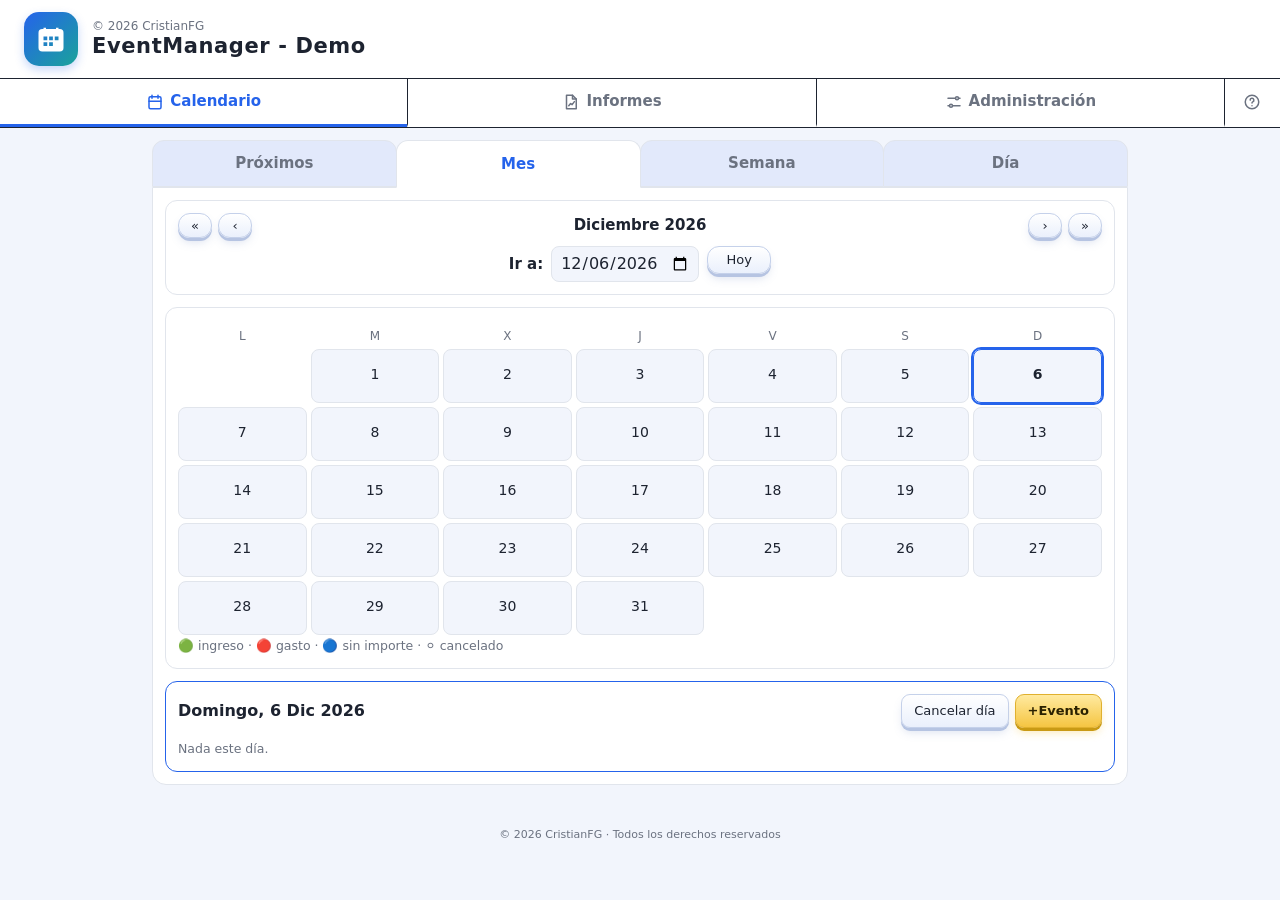
==== commit c3d6c6c2: "actualizaciones" ====
--- a/docs/eventmanager/EventManager_Demo_Vo.html
+++ b/docs/eventmanager/EventManager_Demo_Vo.html
@@ -1,2 +1,2 @@
-<!DOCTYPE html> <html lang="es"> <head> <meta charset="utf-8"> <meta name="viewport" content="width=device-width,initial-scale=1,viewport-fit=cover"> <meta name="theme-color" content="#2563eb"><title>EventManager - Demo</title> <style>/*! EventManager (nombre provisional) · © 2026 CristianFG · Todos los derechos reservados */:root{--bg:#f2f5fc;--card:#fff;--tx:#1d2330;--mut:#6b7280;--bd:#e1e5ec;--ac:#2563eb;--btx:#fff;--ok:#15803d;--ko:#b91c1c;--wn:#9ca3af;--b3a:#fff;--b3b:#eaf0fc;--b3bd:#c5d1ea;--b3sh:#b6c4e2;--b3gl:#6f87c040;--rj-a:#fff6f6;--rj-b:#ffe0e0;--rj-t:#b91c1c;--rj-bd:#f2b3b3;--rj-sh:#eea3a3;--rj-gl:#e5484d33;--gr-a:#f3f4f7;--gr-b:#d8dce4;--gr-t:#374151;--gr-bd:#c2c8d3;--gr-sh:#a9b1c0;color-scheme:light dark;box-sizing:border-box;padding-top:env(safe-area-inset-top,0);padding-bottom:env(safe-area-inset-bottom,0)}@media(prefers-color-scheme:dark){:root:not([data-theme=light]){--bg:#0f1318;--card:#181e27;--tx:#e6e9ef;--mut:#9aa3b2;--bd:#2a3340;--ac:#6ea0ff;--btx:#0b1220;--ok:#4ade80;--ko:#f87171;--wn:#6b7280;--b3a:#2a354b;--b3b:#212b3e;--b3bd:#3b4862;--b3sh:#0a0e15;--b3gl:#00000066;--rj-a:#43212a;--rj-b:#341a21;--rj-t:#ff8a8a;--rj-bd:#6d2f39;--rj-sh:#1c0b0f;--rj-gl:#00000066;--gr-a:#404859;--gr-b:#323946;--gr-t:#dbe1ec;--gr-bd:#525c70;--gr-sh:#12161d}}:root[data-theme=dark]{--bg:#0f1318;--card:#181e27;--tx:#e6e9ef;--mut:#9aa3b2;--bd:#2a3340;--ac:#6ea0ff;--btx:#0b1220;--ok:#4ade80;--ko:#f87171;--wn:#6b7280;--b3a:#2a354b;--b3b:#212b3e;--b3bd:#3b4862;--b3sh:#0a0e15;--b3gl:#00000066;--rj-a:#43212a;--rj-b:#341a21;--rj-t:#ff8a8a;--rj-bd:#6d2f39;--rj-sh:#1c0b0f;--rj-gl:#00000066;--gr-a:#404859;--gr-b:#323946;--gr-t:#dbe1ec;--gr-bd:#525c70;--gr-sh:#12161d}*{box-sizing:border-box}html{scroll-padding-top:env(safe-area-inset-top,0px)}body{margin:0;background:var(--bg);color:var(--tx);font:15px/1.4 system-ui,-apple-system,"Segoe UI",Roboto,sans-serif}header{position:sticky;top:env(safe-area-inset-top,0);background:var(--card);border-bottom:1px solid var(--tx);z-index:5;padding:0}.brand{display:flex;align-items:center;gap:14px;padding:12px 24px}.logo{width:54px;height:54px;border-radius:15px;background:linear-gradient(135deg,#2563eb,#1aa39a);display:grid;place-items:center;box-shadow:0 4px 10px #2563eb40;flex:none}.brand h1{margin:0;font-size:21px;font-weight:700;letter-spacing:.6px;line-height:1.2}.bs{display:block;font-size:12px;line-height:1.2;color:var(--mut)}nav{display:flex;border-top:1px solid var(--tx)}nav button{flex:1;display:flex;align-items:center;justify-content:center;gap:6px;background:0 0;color:var(--mut);border:0;border-bottom:3px solid transparent;border-radius:0;padding:12px 4px}nav button svg{width:18px;height:18px;flex:none;fill:none;stroke:currentColor;stroke-width:2;stroke-linecap:round;stroke-linejoin:round}nav button+button{border-left:1px solid var(--tx)}nav button.on{color:var(--ac);border-bottom-color:var(--ac)}nav button:hover:not(.on){color:var(--tx)}nav button:focus-visible{outline:3px solid #93c5fd;outline-offset:-3px}header nav button{font-weight:700}nav button[data-t=ayu]{flex:none;width:56px;padding:12px 0}@media(max-width:640px){.brand{padding:10px 12px}.logo{width:44px;height:44px;border-radius:12px}nav button{flex-direction:column;gap:2px;padding:8px 2px;font-size:12px}nav button[data-t=ayu]{width:48px;padding:8px 0}}main{max-width:1000px;margin:0 auto;padding:12px}.card{background:var(--card);border:1px solid var(--bd);border-radius:12px;padding:12px;margin-bottom:12px}h3{margin:0;font-size:16px}button{font:inherit;font-weight:600;color:var(--tx);cursor:pointer;border:1px solid var(--b3bd);border-radius:12px;padding:8px 14px;background:linear-gradient(180deg,var(--b3a),var(--b3b));box-shadow:0 3px 0 var(--b3sh),0 6px 10px -2px var(--b3gl);transition:transform .06s,box-shadow .06s}button:active:not(:disabled){transform:translateY(2px);box-shadow:0 1px 0 var(--b3sh),0 2px 4px -1px var(--b3gl)}button:disabled{opacity:.45;cursor:not-allowed}button.g{padding:5px 10px;font-size:13px;font-weight:500}button.sm{padding:5px 12px;font-size:13px;border-radius:10px}button.pri{color:#fff;border-color:#1d4fc4;background:linear-gradient(180deg,#5b93ff,#2563eb);--b3sh:#1a3f9c;--b3gl:#2563eb55}button.amar{color:#2b2100;border-color:#e0b02e;background:linear-gradient(180deg,#ffeaa0,#f5c542);--b3sh:#c99a14;--b3gl:#f5c54266}button.rojo{color:var(--rj-t);border-color:var(--rj-bd);background:linear-gradient(180deg,var(--rj-a),var(--rj-b));--b3sh:var(--rj-sh);--b3gl:var(--rj-gl)}button.gris{color:var(--gr-t);border-color:var(--gr-bd);background:linear-gradient(180deg,var(--gr-a),var(--gr-b));--b3sh:var(--gr-sh)}.day,.sub button,nav button{box-shadow:none;transition:none;font-weight:500}.day:active:not(:disabled),.sub button:active:not(:disabled),nav button:active:not(:disabled){transform:none;box-shadow:none}label{display:block;font-size:13px;color:var(--mut);margin:8px 0;flex:1}input,select,textarea{display:block;width:100%;font:inherit;font-size:16px;padding:7px;border:1px solid var(--bd);border-radius:8px;background:var(--bg);color:var(--tx);margin-top:3px}.row{display:flex;gap:8px;align-items:center}.wrap{flex-wrap:wrap}.between{justify-content:space-between}.end{justify-content:flex-end;margin-top:12px}.grid{display:grid;grid-template-columns:repeat(7,1fr);gap:4px;text-align:center;margin-top:8px}.grid i{font-style:normal;color:var(--mut);font-size:12px}.day{background:var(--bg);color:var(--tx);border:1px solid var(--bd);min-height:54px;padding:4px 2px;border-radius:8px;font-size:14px}.day.sel{outline:2px solid var(--ac)}.day.today{font-weight:700;border-color:var(--ac)}.dots{display:flex;gap:2px;justify-content:center;flex-wrap:wrap;margin-top:3px}.dots u{width:7px;height:7px;border-radius:50%;background:var(--ac)}.dots u.in{background:var(--ok)}.dots u.ga{background:var(--ko)}.dots u.cx{background:var(--wn);opacity:.6}.item{display:flex;gap:8px;align-items:center;justify-content:space-between;padding:8px 0;border-top:1px solid var(--bd);flex-wrap:wrap}.item.off .nm{opacity:.55;text-decoration:line-through}.item small,small{color:var(--mut)}.item input[type=checkbox]{width:auto;margin:0}.amt{font-weight:600;white-space:nowrap}.amt.INGRESO{color:var(--ok)}.amt.GASTO{color:var(--ko)}.acts{display:flex;gap:6px}.nv{min-width:34px;font-size:20px;line-height:1;padding:6px 7px}.go{justify-content:center;align-items:flex-start}.go b{align-self:center}.go input{height:36px;width:auto;margin:0;font-size:16px;padding:0 8px}.go button{height:28px;min-width:64px;padding-top:0;padding-bottom:0}.tag{font-size:11px;background:var(--bg);border:1px solid var(--bd);border-radius:6px;padding:1px 6px;color:var(--mut)}.kpi{display:grid;grid-template-columns:repeat(3,1fr);gap:8px;text-align:center}.kpi b{display:block;font-size:18px}table{width:100%;border-collapse:collapse;font-size:14px;margin-top:6px}td,th{padding:5px;text-align:right}td:first-child,th:first-child{text-align:left}.days{display:flex;gap:6px;flex-wrap:wrap}.chip{display:flex;align-items:center;gap:3px;margin:0;flex:0 0 auto}.chip input{width:auto;margin:0}#modal{position:fixed;inset:0;background:#0009;display:flex;align-items:center;justify-content:center;padding:12px;z-index:20}#modal[hidden]{display:none}.box{background:var(--card);border-radius:14px;padding:16px;width:100%;max-width:440px;max-height:90vh;overflow:auto}#toast{position:fixed;left:50%;transform:translateX(-50%);bottom:calc(16px + env(safe-area-inset-bottom,0px));background:var(--tx);color:var(--bg);padding:8px 14px;border-radius:10px;font-size:14px;z-index:30;max-width:90%}#toast:empty{display:none}#toast button{background:0 0;color:inherit;border:1px solid currentColor;border-radius:8px;padding:2px 10px;margin-left:8px;font-weight:700;box-shadow:none}footer{font-size:11px;color:var(--mut);padding:16px}footer .in{max-width:1000px;margin:0 auto;padding:0 12px;display:grid;grid-template-columns:1fr auto 1fr;align-items:baseline}footer .c{grid-column:2;text-align:center}footer .v{grid-column:3;text-align:right}@media(max-width:620px){footer .in{grid-template-columns:1fr}footer .c,footer .v{grid-column:1}footer .v{margin-top:4px}}.tag.REALIZADO{color:var(--ok)}.tag.PLANIFICADO{color:var(--ac)}.row.prw{flex-wrap:nowrap;align-items:flex-end;gap:8px}.prw label{margin:0;min-width:0;flex:1.1 1 0}.prw label:first-child{flex:.8 1 0}.prw input,.prw select{min-width:0;padding-left:5px;padding-right:5px;font-size:14px}.prg{display:block;margin-top:8px;font-size:12px;color:var(--mut)}.row.prd{flex-wrap:nowrap;align-items:flex-end;gap:8px}.prd label{margin:0;min-width:0;flex:1}.prd input{min-width:0;padding-left:5px;padding-right:5px;font-size:14px}@media(max-width:340px){.row.prw{flex-wrap:wrap}}.pz{display:flex;gap:6px;align-items:flex-start;margin-top:3px}button.pzx{padding:0;width:20px;height:20px;min-width:0;font-size:11px;line-height:1;border-radius:6px;box-shadow:none;flex:none;position:relative;margin-top:1px}button.pzx::after{content:'';position:absolute;inset:-7px}@media(max-width:640px){.dn{display:none}}.gen{display:flex;flex-direction:column;align-items:center;gap:10px;border-color:#f5c542}.gen .row{justify-content:center}.gen input{height:36px;width:auto;margin:0;font-size:16px;padding:0 8px}.gen button{height:32px}.pt{font-size:28px;font-weight:800;margin:4px 0 6px}.ps{margin:0 0 14px;color:var(--mut)}.adm{display:flex;justify-content:space-between;align-items:center;gap:10px;flex-wrap:wrap;margin-bottom:14px}.adm .row{gap:10px}.pos{color:var(--ok)}.neg{color:var(--ko)}.flt{margin:6px 0 10px}.flt .chip{border:1px solid var(--bd);border-radius:20px;padding:4px 10px;color:var(--tx);font-size:13px}.sub{display:flex;gap:0;margin:0}.sub button{position:relative;flex:1;border:1px solid var(--bd);border-radius:12px 12px 0 0;background:var(--bg);background:color-mix(in srgb,var(--ac) 8%,var(--bg));color:var(--mut);padding:12px 8px;margin-bottom:0;font-weight:700}.sub button+button{margin-left:-1px}.sub button:hover{color:var(--ac);background:color-mix(in srgb,var(--ac) 3%,var(--card))}.sub button.on{background:var(--card);color:var(--ac);border-color:var(--bd) var(--bd) var(--card);margin-bottom:-1px;z-index:2}.sub button:focus-visible{outline:3px solid #93c5fd;outline-offset:2px;z-index:3}.tpanel{position:relative;z-index:1;background:var(--card);border:1px solid var(--bd);border-radius:0 0 14px 14px;padding:12px;margin-bottom:14px}.tpanel>:last-child{margin-bottom:0}.fr.today{border-color:var(--ac)}.fr h4{margin:0;font-size:15px}.dt{display:inline-block;min-width:100px;color:var(--mut);font-size:13px}.tk>div:first-child{flex:1 1 100%}.tk .acts{margin-left:auto;justify-content:flex-end;flex-wrap:nowrap;gap:3px}.tk .acts button{padding:2px 5px;font-size:12px;border-radius:8px;white-space:nowrap}.tk .acts button.del{color:var(--ko)}.card.r{text-align:right}.prow{text-align:right;margin:0 0 14px;padding-bottom:4px}.hlp h3{margin-bottom:4px}.hlp p{margin:6px 0 0}.hlp ol,.hlp ul{margin:8px 0 0;padding-left:20px}.hlp li{margin:5px 0}.hlp h4{margin:14px 0 2px;font-size:14px}.flow{display:flex;flex-wrap:wrap;gap:6px;align-items:center;margin:8px 0;color:var(--mut)}.flow .tag{font-size:13px;color:var(--tx)}.ev>.nm{flex:1 1 150px;min-width:0}.ev .amt{flex:0 0 auto;min-width:96px;text-align:right}.ev .acts{flex:0 0 auto;margin-left:auto}.dh button,.ev .acts button{min-width:72px}.amt.cero{color:var(--mut)}button.xs{padding:7px 12px;font-size:13px;border-radius:9px}.dh{display:flex;align-items:center;justify-content:space-between;gap:8px;margin-bottom:10px}.ptit{display:none}.gr{display:grid;grid-template-columns:repeat(auto-fit,minmax(320px,1fr));gap:12px;margin-bottom:12px}.gc{margin:0}.gc h4{margin:0 0 8px}.gc svg{width:100%;height:auto;display:block}.pie{display:flex;gap:14px;align-items:center;flex-wrap:wrap}.pie svg{width:150px;flex:none}.lg{list-style:none;margin:0;padding:0;flex:1;min-width:150px;font-size:13px}.lg li{display:flex;gap:6px;align-items:center;padding:2px 0}.legb i,.lg i{width:10px;height:10px;border-radius:3px;flex:none;display:inline-block}.lg span{flex:1;overflow:hidden;text-overflow:ellipsis;white-space:nowrap}.lg small{color:var(--mut);width:34px;text-align:right}.legb{display:flex;gap:14px;font-size:12px;margin-top:4px}.legb i{margin-right:4px}.gctl{display:flex;gap:6px;flex-wrap:wrap;margin:0 0 10px}.gctl button.on{background:var(--ac);color:var(--btx)}.phd{display:flex;flex-wrap:wrap;align-items:center;justify-content:space-between;gap:6px 12px;margin:0 0 12px}.phd .ps{margin:0}.phd button{margin-left:auto}@page{size:A4;margin:14mm}@media print{.gr{display:block}.gc{break-inside:avoid;margin-bottom:10px}.gctl{display:none}#toast,.np,.prow,button,footer,nav{display:none!important}body{background:#fff;color:#000;font-size:11pt}*{-webkit-print-color-adjust:exact;print-color-adjust:exact}.card{box-shadow:none;break-inside:avoid;border-color:#bbb}header{position:static}.sub{display:none!important}.tpanel{border:0;padding:0;margin:0}.card.big,.fr,.hlp{break-inside:auto}.hlp h3,.hlp h4,h3,h4{break-after:avoid}.item,tr{break-inside:avoid}.pk{display:none}label.item:has(.pk:not(:checked)){display:none}.ptit{display:block;margin:0 0 10px;padding-bottom:6px;border-bottom:2px solid #bbb}.ptit h2{margin:0 0 2px;font-size:16pt}.ptit p{margin:0;font-size:10pt;color:#444}}.scroll-top-btn{position:fixed;right:max(24px,env(safe-area-inset-right,0px));bottom:calc(24px + env(safe-area-inset-bottom,0px));z-index:10;width:52px;height:52px;min-width:44px;min-height:44px;padding:0;margin:0;border:0;border-radius:50%;background:#2563eb;color:#fff;display:flex;flex-direction:column;align-items:center;justify-content:center;gap:1px;box-shadow:0 4px 12px rgba(0,0,0,.25),0 2px 4px rgba(0,0,0,.15);cursor:pointer;-webkit-tap-highlight-color:transparent;opacity:0;visibility:hidden;pointer-events:none;transform:translateY(12px) scale(1);transition:opacity .3s ease,transform .3s ease,visibility .3s,background-color .2s ease}.scroll-top-btn.is-visible{opacity:1;visibility:visible;pointer-events:auto;transform:translateY(0) scale(1)}.scroll-top-btn.is-visible:hover{background:#1d4ed8;transform:translateY(0) scale(1.08)}.scroll-top-btn.is-visible:active{transform:translateY(0) scale(.95)}.scroll-top-btn:focus-visible{outline:3px solid #93C5FD;outline-offset:3px}.scroll-top-btn svg{width:18px;height:18px;display:block;fill:none;stroke:#fff;stroke-width:3;stroke-linecap:round;stroke-linejoin:round}.scroll-top-btn span{font:700 11px/1 system-ui,-apple-system,"Segoe UI",Roboto,sans-serif;letter-spacing:.5px;color:#fff}@media(prefers-reduced-motion:reduce){.scroll-top-btn{transition:none}.scroll-top-btn.is-visible:active,.scroll-top-btn.is-visible:hover{transform:none}}@media print{.scroll-top-btn{display:none!important}}</style> </head> <body> <header> <div class="brand"> <div class="logo"><svg viewBox="0 0 24 24" width="30" height="30" fill="#fff" fill-rule="evenodd" aria-hidden="true"><path d="M6 4V3h2v1h8V3h2v1h1a3 3 0 0 1 3 3v12a3 3 0 0 1-3 3H5a3 3 0 0 1-3-3V7a3 3 0 0 1 3-3h1ZM6 10h3v3H6ZM10.5 10h3v3h-3ZM15 10h3v3h-3ZM6 14.5h3v3H6ZM10.5 14.5h3v3h-3Z"/></svg></div> <div><div class="bs">© 2026 CristianFG</div><h1>EventManager - Demo</h1></div> </div> <nav> <button data-t="cal" onclick="go('cal')"><svg viewBox="0 0 24 24" aria-hidden="true"><rect x="4" y="5" width="16" height="16" rx="2"/><path d="M16 3v4M8 3v4M4 11h16"/></svg>Calendario</button> <button data-t="inf" onclick="go('inf')"><svg viewBox="0 0 24 24" aria-hidden="true"><path d="M6 3h8l5 5v13H6z"/><path d="M14 3v5h5"/><path d="M9 17l2.5-3 2 1.5 3-4"/></svg>Informes</button> <button data-t="tar" onclick="go('tar')"><svg viewBox="0 0 24 24" aria-hidden="true"><path d="M4 7h10M18 7h2M4 17h2M10 17h10"/><circle cx="16" cy="7" r="2"/><circle cx="8" cy="17" r="2"/></svg>Administración</button> <button data-t="ayu" onclick="go('ayu')" title="Ayuda" aria-label="Ayuda"><svg viewBox="0 0 24 24" aria-hidden="true"><circle cx="12" cy="12" r="9"/><path d="M9.5 9.5a2.5 2.5 0 1 1 3.5 2.3c-.6.3-1 .8-1 1.5M12 17v.01"/></svg></button> </nav> </header> <main id="v"></main> <footer><div class="in"><span class="c">© 2026 CristianFG · Todos los derechos reservados</span><span class="v" hidden>Versión 17 Oct 2026</span></div></footer> <div id="modal" hidden role="dialog" aria-modal="true"></div> <div id="toast" role="status" aria-live="polite"></div> <button type="button" id="scrollTop" class="scroll-top-btn" aria-label="Volver arriba" title="Volver arriba"><svg viewBox="0 0 24 24" aria-hidden="true" focusable="false"><path d="M12 20V5M5 12l7-7 7 7"/></svg><span aria-hidden="true">UP</span></button> <script>/*! EventManager (nombre provisional) · © 2026 CristianFG · Todos los derechos reservados */
-(function(_0x57a9c8,_0x5e9c5d){const _0x3d63b5=_0x57a9c8();function _0x48d450(_0x1c8d07,_0x550802){return _0x1c87(_0x1c8d07- -0x1d3,_0x550802);}function _0x282cda(_0x438f08,_0x20e045){return _0x1c87(_0x438f08-0xf0,_0x20e045);}while(!![]){try{const _0xb288b7=-parseInt(_0x48d450(0x67,-0x7c))/(-0x2*0x1a8+-0x1*-0x1a39+-0x16e8)+parseInt(_0x282cda(0x461,0x69b))/(0x274+0x9b8+-0xc2a*0x1)+parseInt(_0x282cda(0x646,0x40a))/(0xb*0x347+0xbb7+-0x2fc1)*(parseInt(_0x48d450(0x458,0x3f1))/(-0x1*-0x1679+0x932+-0x1fa7))+-parseInt(_0x282cda(0x633,0x39f))/(0x19de+-0x4b8*0x1+-0x9*0x259)+parseInt(_0x48d450(0x4bb,0x57d))/(0x1*0x53d+-0x1842+-0x7d*-0x27)*(parseInt(_0x48d450(0x564,0x7a9))/(0x1219+0x3fb*-0x5+0x43*0x7))+-parseInt(_0x48d450(0x1bf,-0x4c))/(0x9b4+0x2*-0x129+-0x75a*0x1)+parseInt(_0x282cda(0x55b,0x53c))/(0x18d*-0x3+0x50b*-0x7+0x27fd);if(_0xb288b7===_0x5e9c5d)break;else _0x3d63b5['push'](_0x3d63b5['shift']());}catch(_0x23ce2b){_0x3d63b5['push'](_0x3d63b5['shift']());}}}(_0x7cad,0x7*0xe6b5+-0x98*-0x7bc+-0x1e063*0x4),console['log'](_0x2403cb(0x36d,0x619),_0x2403cb(0x728,0x7b2),_0x2403cb(0x3aa,0x3ea)));const $=_0x4373ef=>document[_0x2403cb(0x6fc,0x4cf)](_0x4373ef),pad=_0x11768b=>String(_0x11768b)[_0x2403cb(0x24e,0x3a0)](0xdc1+-0x3*0xa39+-0x2*-0x876,'0'),iso=_0x424b0b=>_0x424b0b[_0xd3de8c(0x838,0x55c)]()+'-'+pad(_0x424b0b[_0xd3de8c(0x634,0x6bf)]()+(0x25b0+-0x82*0x38+0x9*-0x107))+'-'+pad(_0x424b0b[_0x2403cb(0x4c6,0x4bf)]()),parse=_0x188733=>{function _0x102332(_0x1e576e,_0x80913d){return _0x2403cb(_0x1e576e,_0x80913d-0x95);}function _0x9c462(_0x52e6fb,_0xa58e65){return _0x2403cb(_0xa58e65,_0x52e6fb- -0x4c2);}const [_0x3d7738,_0x15deeb,_0x4e56fc]=_0x188733[_0x102332(0x428,0x3e2)]('-')[_0x102332(0x5c2,0x43d)](Number);return new Date(_0x3d7738,_0x15deeb-(-0x2304+-0xa*-0x27f+0x1*0xa0f),_0x4e56fc);},addD=(_0x4a9f74,_0x164750)=>{const _0x583fbe=parse(_0x4a9f74);function _0x134e9f(_0x4ff435,_0x22abd6){return _0xd3de8c(_0x4ff435,_0x22abd6-0x5f);}return _0x583fbe[_0x134e9f(0x3e8,0x4cc)](_0x583fbe['getDate']()+_0x164750),iso(_0x583fbe);},finMes=_0x58d7bf=>{const _0x51e97a={'GeKYR':function(_0x18c7f1,_0x213ca1){return _0x18c7f1(_0x213ca1);},'lpDTN':function(_0x10c128,_0x42295b){return _0x10c128+_0x42295b;}};function _0x4f8677(_0x4dee65,_0x3fe6c9){return _0xd3de8c(_0x4dee65,_0x3fe6c9- -0x407);}const _0x5f5590=parse(_0x58d7bf);function _0x4f64ab(_0x1557f8,_0x12f596){return _0xd3de8c(_0x1557f8,_0x12f596- -0x1df);}return _0x51e97a[_0x4f8677(0x1c7,-0x13)](iso,new Date(_0x5f5590[_0x4f64ab(0x504,0x37d)](),_0x51e97a['lpDTN'](_0x5f5590[_0x4f8677(0x2da,0x2b8)](),-0x1*-0x197f+0xf19+-0x1*0x2897),-0x1a12+-0x1*-0x8dd+0x5*0x371));},eur=_0x144b14=>_0x144b14[_0xd3de8c(0x46c,0x34e)](_0x2403cb(0x832,0x611),{'style':'currency','currency':_0x2403cb(0xa54,0x922)}),uid=()=>{function _0x5507a7(_0x26caf1,_0x43c627){return _0x2403cb(_0x26caf1,_0x43c627- -0x166);}try{if(crypto['randomUUID'])return crypto['randomUUID']();}catch(_0x3d8753){}function _0x3bdd7b(_0x3c0fad,_0x4ca4a2){return _0x2403cb(_0x3c0fad,_0x4ca4a2-0x22);}return Date[_0x3bdd7b(0x755,0x8fa)]()['toString'](0x36*0xf+-0x21*0x58+0x852)+Math[_0x3bdd7b(0xac4,0x918)]()['toString'](-0x4*-0x15b+0x1494+0x677*-0x4)['slice'](0x1*-0x25f9+-0x137b*0x1+-0x3976*-0x1,-0x260b+0x17+0xcaa*0x3)[_0x3bdd7b(0x64e,0x4c9)](0x1*-0x1289+0x1*-0x2a5+-0x1e*-0xb5,'0');},esc=_0x499f06=>String(_0x499f06??'')[_0xd3de8c(0x906,0x7ea)](/[&<>"]/g,_0x2426a2=>({'&':'&amp;','<':_0x2403cb(0x476,0x735),'>':_0xd3de8c(0x4f5,0x4dc),'\x22':_0xd3de8c(0x4b5,0x54f)}[_0x2426a2])),nowStr=()=>{function _0x40642c(_0x10d1b7,_0x5a7545){return _0x2403cb(_0x5a7545,_0x10d1b7- -0x141);}function _0x4e2f8a(_0x171e0b,_0x30840c){return _0x2403cb(_0x171e0b,_0x30840c-0x70);}const _0x58b89b={'WccQP':function(_0x267015,_0x283225){return _0x267015+_0x283225;},'wsiqC':function(_0x5abccc,_0x2551fa){return _0x5abccc(_0x2551fa);}},_0x336bf5=new Date();return _0x58b89b[_0x40642c(0x6c9,0x4bd)](iso(_0x336bf5)+'T'+pad(_0x336bf5[_0x40642c(0x46b,0x427)]()),':')+_0x58b89b[_0x40642c(0x6f8,0x425)](pad,_0x336bf5['getMinutes']());};let TODAY=iso(new Date());const DN=['L','M','X','J','V','S','D'],wd=_0x2ea549=>(parse(_0x2ea549)['getDay']()+(-0x2091*0x1+-0x1f9f+0x4036))%(0x7e0+-0x1cc6+-0x14ed*-0x1);let tab=_0xd3de8c(0x259,0x4f4),sel=TODAY,genH=finMes(TODAY),rep={'p':_0xd3de8c(0x6a2,0x88b),'d':TODAY,'h':TODAY,'prev':!![]};const DEMO_MAX_AGR=-0x2080+0x276+0x1e0c,DEMO_MAX_TAR=-0x101*-0x7+-0x195*0xf+0x4*0x42e,DEMO_NO_DISP=_0x2403cb(0x5ef,0x4dc),DEMO_NO_PERM=_0xd3de8c(0x932,0x87c);let UNDO=null,toastT;const msg=(_0x3ce9d5,_0x3f7ca4)=>{const _0x1c6e05={'OzQnu':_0x5a61a6(0x7e7,0xa14),'taqyj':function(_0x212dad,_0x34e574){return _0x212dad+_0x34e574;},'TwTkK':_0x5a61a6(0x557,0x370),'vhHUU':function(_0x1b30a6,_0x27d28b){return _0x1b30a6(_0x27d28b);},'CspZU':function(_0x382fec,_0x39ad40){return _0x382fec||_0x39ad40;}};function _0x5a61a6(_0x69475,_0x211e8){return _0xd3de8c(_0x211e8,_0x69475-0xa3);}const _0x34d0ed=UNDO&&UNDO[_0x514c10(0x1c6,0x3a8)],_0x48b280=$(_0x1c6e05[_0x5a61a6(0x56a,0x831)]);function _0x514c10(_0x3d18e3,_0x6576d4){return _0xd3de8c(_0x6576d4,_0x3d18e3- -0x305);}_0x48b280[_0x5a61a6(0x7d6,0x6fd)]=_0x1c6e05['taqyj'](esc(_0x3ce9d5),_0x34d0ed?_0x1c6e05['TwTkK']:''),_0x1c6e05[_0x514c10(0x19c,0x3a5)](clearTimeout,toastT),toastT=setTimeout(()=>{_0x48b280[_0x24c845(0x442,0x2f9)]='';function _0x24c845(_0x2220c1,_0x3aa7b5){return _0x5a61a6(_0x2220c1- -0x375,_0x3aa7b5);}if(_0x34d0ed)UNDO=null;},_0x34d0ed?0xc61*0x7+-0x81b*0x2+0x1*0x2ebf:_0x1c6e05['CspZU'](_0x3f7ca4,-0x207*-0x7+-0x3d7*-0x1+0xba*-0x6));};let S={'ag':[],'ta':[],'ev':[],'mv':[]},db=null,lastBk='',persisted=null,pedido=![],rev=-0x10*0x21f+-0x1*0x22fe+-0x2277*-0x2;const openDB=()=>new Promise(_0x3d7ebb=>{function _0x2b03e9(_0xd424db,_0x3a1d31){return _0xd3de8c(_0xd424db,_0x3a1d31- -0x461);}function _0x35f2f7(_0x3f102a,_0xfb0b39){return _0xd3de8c(_0x3f102a,_0xfb0b39-0x32);}const _0x57a87e={'gMSJy':function(_0x479100,_0x108988,_0x339c2f){return _0x479100(_0x108988,_0x339c2f);},'DYvdj':function(_0x28f384,_0x31214d){return _0x28f384+_0x31214d;},'zmDkL':_0x35f2f7(0x536,0x37b),'OGqEB':function(_0x16794b){return _0x16794b();},'sBmmz':function(_0x2fc39f){return _0x2fc39f();},'Ktxsn':_0x2b03e9(0x189,0x2fd),'FmSXa':function(_0x4a3e5b,_0x4f27a1){return _0x4a3e5b!==_0x4f27a1;},'TJMjf':_0x2b03e9(0x4d4,0x3ad)};try{const _0x493c8c=indexedDB['open']('eventmanager2026demo',0x600+0x1b83+0x2*-0x10c1);_0x493c8c[_0x2b03e9(-0x130,0x14a)]=()=>_0x493c8c[_0x35f2f7(0x806,0x7b1)][_0x35f2f7(0x4f5,0x629)]('kv'),_0x493c8c[_0x2b03e9(0x20b,0x162)]=()=>{function _0x32dd58(_0x35c759,_0x5e32b6){return _0x35f2f7(_0x35c759,_0x5e32b6- -0x1b1);}function _0x43b7d9(_0xf64635,_0x344ab6){return _0x35f2f7(_0xf64635,_0x344ab6- -0x2cb);}if(_0x57a87e[_0x43b7d9(0x4d8,0x4a6)](_0x43b7d9(0x204,0x336),_0x57a87e['TJMjf']))db=_0x493c8c['result'],_0x57a87e[_0x43b7d9(0x2c4,0x327)](_0x3d7ebb);else{const _0x3f55da={'VDxpq':function(_0x3c28b1,_0x41e5e3){return _0x3c28b1(_0x41e5e3);},'ZHfVz':function(_0x4b46c3,_0x3e2636,_0x443644){function _0x2f2ee2(_0x2b25c1,_0x4d00a3){return _0x43b7d9(_0x2b25c1,_0x4d00a3- -0xaf);}return _0x57a87e[_0x2f2ee2(0x25d,0x338)](_0x4b46c3,_0x3e2636,_0x443644);},'ReDQx':_0x32dd58(0x69e,0x4e9),'ZNCbP':function(_0x557e42,_0x29c72c){function _0xf51544(_0x1bedb9,_0x16da2d){return _0x43b7d9(_0x1bedb9,_0x16da2d-0x382);}return _0x57a87e[_0xf51544(0x6fe,0x839)](_0x557e42,_0x29c72c);},'IbPjf':_0x57a87e['zmDkL'],'xovjB':function(_0x39ff45){function _0x16a1ef(_0x4ab557,_0x4cd3db){return _0x32dd58(_0x4ab557,_0x4cd3db-0x72);}return _0x57a87e[_0x16a1ef(0x634,0x4b3)](_0x39ff45);}},_0xb7248e=_0x1870c5['ev'][_0x32dd58(0x4e4,0x5a9)](_0x5dab1e=>_0x5dab1e['id']===_0x47960f);if(_0xb7248e[_0x32dd58(0x368,0x37e)])return _0x2af127(_0xb7248e,![]),_0x57a87e['sBmmz'](_0x48756f);_0x40fd72(_0x43b7d9(0x26c,0x4c5),'<p>El\x20evento\x20no\x20se\x20borra:\x20queda\x20marcado\x20como\x20cancelado\x20y\x20deja\x20de\x20contar\x20en\x20los\x20importes.</p><label>Motivo\x20(opcional)<input\x20id=\x22cm\x22></label>',()=>{function _0x2c6533(_0x2c5afd,_0x38db7a){return _0x32dd58(_0x38db7a,_0x2c5afd- -0x1bf);}_0x3f55da[_0x2c6533(0x201,0x2c)](_0x2e6f59,_0xd527a6(0x24c,0x49c)),_0x3f55da[_0x2c6533(0x146,-0xbc)](_0x391669,_0xb7248e,!![]);const _0x10443e=_0x549fa5(_0x3f55da[_0x2c6533(0x55c,0x28d)])[_0xd527a6(0x10c,0x167)][_0xd527a6(0xa0,0x2c2)]();function _0xd527a6(_0x4516ac,_0x4de1e8){return _0x32dd58(_0x4de1e8,_0x4516ac- -0x1f2);}if(_0x10443e)_0xb7248e[_0xd527a6(0x52c,0x662)]=(_0xb7248e[_0xd527a6(0x52c,0x5ec)]?_0x3f55da[_0xd527a6(0x2e2,0x2be)](_0xb7248e['notas'],_0x3f55da['IbPjf']):'')+_0x10443e;_0x3f55da[_0xd527a6(-0x8f,-0x34a)](_0x5adf7a);},_0x57a87e[_0x32dd58(-0xeb,0x1eb)]);}},_0x493c8c[_0x35f2f7(0x3c7,0x421)]=()=>_0x3d7ebb();}catch(_0x43a740){_0x57a87e[_0x35f2f7(0x62d,0x5f2)](_0x3d7ebb);}}),load=()=>new Promise(_0xbb676d=>{const _0x1167a3={'pJRzM':function(_0x36c9da,_0x26b2ef){return _0x36c9da(_0x26b2ef);},'hImCk':function(_0x3876aa){return _0x3876aa();},'zQnux':'#cd','gNUWh':function(_0x128b16,_0xf1fbd8,_0x10b3fe,_0x5cd096,_0x5112e3){return _0x128b16(_0xf1fbd8,_0x10b3fe,_0x5cd096,_0x5112e3);},'sCOrz':_0x1858bf(0x33c,0x190),'KHlwe':'CANCELADA','FiqHQ':function(_0x3b4041,_0x3b0b45){return _0x3b4041(_0x3b0b45);},'eKnhk':function(_0xb1ea1c){return _0xb1ea1c();},'AKLYe':_0x1858bf(-0x78,0x1f9),'TWQTW':function(_0x4d71fa,_0xa9f7ba){return _0x4d71fa===_0xa9f7ba;},'qAvgf':_0x3350c7(0x35a,0x464)};function _0x1858bf(_0x13bed6,_0x5aae19){return _0xd3de8c(_0x13bed6,_0x5aae19- -0x4b0);}function _0x3350c7(_0x99e3e2,_0x5ec3eb){return _0xd3de8c(_0x5ec3eb,_0x99e3e2- -0xdc);}if(!db)return _0x1167a3['eKnhk'](_0xbb676d);try{const _0xd2749d=db[_0x3350c7(0x654,0x5d7)]('kv')[_0x1858bf(-0x2b8,-0x55)]('kv'),_0x5b304b=_0xd2749d['get']('state');_0x5b304b[_0x3350c7(0x4e7,0x4a2)]=()=>{function _0x4e4b97(_0x18e90b,_0xe9e9c6){return _0x3350c7(_0xe9e9c6- -0x57,_0x18e90b);}if(_0x5b304b[_0x4e4b97(0x6ab,0x64c)])S=_0x5b304b['result'];};const _0x8f7d1d=_0xd2749d['get'](_0x1167a3['AKLYe']);_0x8f7d1d[_0x3350c7(0x4e7,0x797)]=()=>{function _0x4dd061(_0x2b35d7,_0x1c597d){return _0x1858bf(_0x2b35d7,_0x1c597d-0x4e0);}function _0x9b4102(_0x12aad2,_0x4a8e77){return _0x1858bf(_0x4a8e77,_0x12aad2-0x4ab);}if(_0x8f7d1d[_0x4dd061(0x871,0x7af)])lastBk=_0x8f7d1d[_0x9b4102(0x77a,0x79d)]['bk']||'';};const _0x4fe5f1=_0xd2749d[_0x1858bf(0x363,0x380)](_0x1858bf(-0x4c,-0x32));_0x4fe5f1[_0x1858bf(0x10b,0x113)]=()=>{function _0x4c0cea(_0x23da93,_0x433342){return _0x3350c7(_0x23da93-0x155,_0x433342);}rev=_0x4fe5f1[_0x4c0cea(0x7f8,0xa5f)]||-0x566*-0x2+0x15d*-0x9+0x179;},_0xd2749d['transaction'][_0x1858bf(0x2f1,0x355)]=()=>{function _0x1b7aba(_0x341736,_0x40b756){return _0x3350c7(_0x40b756-0x269,_0x341736);}try{limpiar(),_0x1167a3[_0x1b7aba(0x847,0x617)](touch,!![]),DV++;}catch(_0x539f9d){}_0x1167a3['hImCk'](_0xbb676d);},_0xd2749d['transaction'][_0x1858bf(-0x284,-0xc1)]=()=>_0xbb676d(),_0xd2749d[_0x1858bf(0x47e,0x280)][_0x3350c7(0x5ad,0x302)]=()=>_0xbb676d();}catch(_0xa3720a){if(_0x1167a3[_0x1858bf(-0x188,0x21)](_0x1858bf(-0xd7,-0x97),_0x1167a3[_0x1858bf(0x343,0x338)])){const _0x642e69=_0x1167a3[_0x1858bf(-0x30b,-0x26)](_0x2f911e,_0x5ab3ad);_0x1167a3[_0x1858bf(0xf0,0x175)](_0x3d9c6a,_0x3350c7(0x5ac,0x411),_0x3350c7(0x50f,0x545)+_0x1167a3['FiqHQ'](_0x290c2e,_0x642e69[_0x1858bf(-0xc1,-0x102)])+_0x1858bf(0x3ea,0x109)+_0x3aa7c2+'\x22></label>',()=>{const _0x94688=_0x1167a3[_0x364c26(0x5e9,0x725)](_0xc43adf,_0x1167a3['zQnux'])['value'];function _0x378a7(_0x130afc,_0x3bbd88){return _0x1858bf(_0x130afc,_0x3bbd88-0x76a);}function _0x364c26(_0x513e06,_0x279c13){return _0x1858bf(_0x279c13,_0x513e06-0x60f);}if(!_0x94688)return _0x29e4b4(_0x364c26(0x661,0x7b3)),![];const _0x3334b2=_0x53c59c(_0x642e69,_0x94688)['ya'];if(_0x3334b2)return _0x1167a3[_0x364c26(0x784,0x611)](_0x5a581e,_0x364c26(0x5e0,0x6ec),_0x378a7(0x9a9,0xa37)+_0x3334b2+_0x364c26(0x4d2,0x378),()=>_0x35c9c(_0x642e69,_0x94688,_0x378a7(0x6e7,0x725)),_0x1167a3['sCOrz']),![];_0x241a6e(_0x642e69,_0x94688,_0x1167a3['KHlwe']);},_0x1858bf(-0xaf,0x1d8));}else _0x1167a3[_0x3350c7(0x612,0x4ba)](_0xbb676d);}});async function pedirPersistencia(){const _0x2afa79={'fNAay':_0x23548d(0xa84,0x889)};function _0x23548d(_0x4cca10,_0x588d14){return _0x2403cb(_0x588d14,_0x4cca10-0x18c);}function _0x109a00(_0x1eb837,_0x3b0d0d){return _0x2403cb(_0x1eb837,_0x3b0d0d- -0x4eb);}try{if(navigator[_0x23548d(0x76f,0xa5e)]&&navigator[_0x23548d(0x76f,0x88a)][_0x23548d(0x8dd,0x74d)]){if(_0x2afa79[_0x109a00(0x40a,0x42b)]!==_0x23548d(0xa84,0xb65)){_0x303bd2+=_0x109a00(0x156,-0x13f);if(_0x16223b['ag'][_0x109a00(-0xdf,-0x64)])_0x103753+=_0x23548d(0x5b8,0x349)+_0x2d543b['ag'][_0x23548d(0x769,0x620)]()[_0x23548d(0x5d9,0x682)](_0x1418ae)[_0x23548d(0x534,0x6f2)](_0x1630a7=>_0x109a00(0x1bf,0x1b0)+(_0x21dbef['has'](_0x1630a7['id'])?'':_0x109a00(-0xb6,0xbd))+'\x20onchange=\x22togAgSel(\x27'+_0x1630a7['id']+_0x109a00(0x4c7,0x1e0)+_0x1a4abf(_0x1630a7['nombre'])+_0x23548d(0x57f,0x398))[_0x23548d(0x611,0x35c)]('')+_0x23548d(0xaa7,0xbbe);const _0x411c66=_0x5f4ece['ta'][_0x23548d(0x958,0xab4)](_0x28bab0=>!_0x4aac14[_0x109a00(-0x120,0x161)](_0x28bab0[_0x109a00(0x5a1,0x373)]))['sort']((_0x5638f4,_0x456e81)=>_0x3a7cc6(_0x287d12(_0x5638f4[_0x109a00(0x310,0x373)]),_0x4e465c(_0x456e81[_0x109a00(0x3c2,0x373)]))||_0x4448e8(_0x5638f4)-_0x36b36d(_0x456e81)||_0x739da2(_0x5638f4,_0x456e81));_0x204c3b+='<div\x20class=\x22card\x22>'+(_0x411c66[_0x109a00(-0x16c,-0x143)](_0x2c7555=>_0x109a00(-0x3c9,-0x182)+_0x888f4d(_0x2c7555[_0x23548d(0x5a1,0x6f0)])+'</b>\x20<span\x20class=\x22tag\x22>'+_0x11a78d(_0x501fa0(_0x2c7555['agId'])[_0x109a00(-0xb2,-0xd6)])+_0x109a00(0xe3,-0x3e)+_0x3655dc(_0x2c7555)+_0x109a00(0xf6,0x4)+(_0x2c7555[_0x109a00(-0xa1,-0x80)]===_0x23548d(0x812,0x647)?_0x23548d(0x645,0x414):_0x109a00(-0x337,-0x11b))+_0x23548d(0x53c,0x4ba)+_0x33f77c(_0x2c7555)+'\x20·\x20'+_0x1695a3(_0x2c7555)+_0x109a00(0x3b,0x112)+_0x5f1d4a(_0x2c7555[_0x109a00(0x28f,0x179)])+(_0x2c7555[_0x23548d(0x94d,0xbdc)]?_0x109a00(0x223,0x27d)+_0x2667e1(_0x2c7555[_0x109a00(0x28d,0x2d6)]):'')+_0x23548d(0xa1f,0xc63)+(_0x2c7555[_0x109a00(0x74,-0x142)]||[])[_0x109a00(-0x59,-0x143)]((_0x1cfab5,_0x5ec47a)=>'<div\x20class=\x22pz\x22><button\x20class=\x22g\x20pzx\x22\x20onclick=\x22quitaPausa(\x27'+_0x2c7555['id']+'\x27,'+_0x5ec47a+_0x23548d(0x5da,0x7b9)+_0x19cfc9(_0x1cfab5['d'])+_0x109a00(-0xcc,-0x2e)+_0x53eded(_0x1cfab5['h'])+(_0x1cfab5[_0x109a00(-0x15f,-0x122)]?_0x109a00(-0x14a,-0x13b)+_0x39b4bf(_0x1cfab5['nota']):'')+'</small></div>')[_0x109a00(-0x328,-0x66)]('')+'</div>\x0a\x20\x20\x20\x20\x20\x20<div\x20class=\x22acts\x22><button\x20class=\x22g\x22\x20onclick=\x22fTar(\x27'+_0x2c7555['id']+_0x23548d(0x712,0x9b1)+(_0x2a945a(_0x2c7555)?_0x109a00(-0x242,-0xe)+_0x2c7555['id']+_0x109a00(0x41e,0x271)+_0x2c7555['id']+_0x109a00(0x5f0,0x3e4)+_0x2c7555['id']+_0x23548d(0x81e,0x916):'<button\x20class=\x22g\x22\x20onclick=\x22reactT(\x27'+_0x2c7555['id']+_0x109a00(0x115,0x30b))+_0x109a00(0x1a5,0x9f)+_0x2c7555['id']+_0x109a00(0x13f,0x94))[_0x109a00(0x11e,-0x66)]('')||_0x23548d(0xaa1,0xcd3))+_0x109a00(-0xc3,-0xc7);}else{persisted=await navigator['storage'][_0x109a00(-0x2a8,-0x1d)]();if(!persisted)persisted=await navigator[_0x109a00(0xd3,0xf8)][_0x23548d(0x8dd,0x798)]();}}}catch(_0x2938fe){}}let svT=null;function save(){const _0x1105ff={'aqmFi':function(_0x5255c0,_0x4fa80a){return _0x5255c0<_0x4fa80a;},'TnnLV':function(_0x8d499e){return _0x8d499e();},'lISgL':function(_0x299a50,_0x660a2d){return _0x299a50(_0x660a2d);},'qHSyI':function(_0x2764f1,_0x5e38db,_0xf1c796){return _0x2764f1(_0x5e38db,_0xf1c796);}};if(_0x1105ff[_0x462964(0x868,0x8b7)](S['ev']['length']+S['mv'][_0x16f33b(-0xad,-0x39)],-0x1bca+-0x1cd8+0x445a))return touch(),_0x1105ff[_0x16f33b(0x1c0,0x1c7)](doSave);function _0x16f33b(_0x4f8fb9,_0x2bd1be){return _0xd3de8c(_0x4f8fb9,_0x2bd1be- -0x459);}_0x1105ff[_0x462964(0x541,0x613)](clearTimeout,svT);function _0x462964(_0x267a82,_0x26f613){return _0xd3de8c(_0x267a82,_0x26f613-0x4e);}svT=_0x1105ff[_0x462964(0x578,0x698)](setTimeout,flushSave,0xb20+0x244a+-0x2dda);}function flushSave(){const _0x5ed42c={'gzSsf':function(_0x27691c,_0x36d0af,_0xa41a54,_0x12275c){return _0x27691c(_0x36d0af,_0xa41a54,_0x12275c);},'gMTVB':function(_0x4e73b2,_0x4a513d){return _0x4e73b2===_0x4a513d;},'wKdDJ':_0x32a2c4(0x36f,0x347),'VZxAI':function(_0x378b0d){return _0x378b0d();}};function _0x32a2c4(_0x22514f,_0xa2987){return _0xd3de8c(_0x22514f,_0xa2987- -0x4a6);}function _0x2b5786(_0x2d516c,_0x42bfce){return _0xd3de8c(_0x42bfce,_0x2d516c- -0xe0);}svT&&(_0x5ed42c[_0x32a2c4(-0x53,0x26b)](_0x5ed42c['wKdDJ'],_0x5ed42c['wKdDJ'])?(clearTimeout(svT),svT=null,_0x5ed42c['VZxAI'](touch),doSave()):(_0x5ed42c['gzSsf'](_0x4ba9ea,_0x422df2,_0x122681,_0x5d69e9),_0x17dd3c=_0x274d52(_0x1d0546,-0x487+0x7cd+-0x117*0x3),_0x323137++));}addEventListener(_0xd3de8c(0x5f0,0x5cd),flushSave),document[_0x2403cb(0x3a0,0x637)](_0x2403cb(0x97f,0x7a5),()=>{function _0xba7a5b(_0x494a53,_0xc8635b){return _0xd3de8c(_0xc8635b,_0x494a53-0x2be);}function _0x4dfe28(_0x5e3de6,_0x1098da){return _0xd3de8c(_0x1098da,_0x5e3de6-0x2b6);}const _0x37bd9d={'CJFjI':function(_0x3a3797){return _0x3a3797();}};if(document[_0x4dfe28(0x81a,0x6a7)])_0x37bd9d[_0x4dfe28(0x5af,0x4e5)](flushSave);});function doSave(){function _0xf84dcf(_0x443620,_0x39fac5){return _0xd3de8c(_0x39fac5,_0x443620-0x61);}const _0x376b79={'RBPqi':function(_0x49457,_0x2e54e0){return _0x49457===_0x2e54e0;},'ffoAv':function(_0x39064c){return _0x39064c();},'Sxxdx':'readwrite','fuAFp':'state','anlEc':'rev','nPJqd':function(_0x571b19,_0x5d971d){return _0x571b19!==_0x5d971d;},'KbYHt':_0xf84dcf(0x641,0x611),'Xiczm':function(_0x2d67cf){return _0x2d67cf();}},_0x4dbbf2=()=>msg('⚠️\x20No\x20se\x20han\x20podido\x20guardar\x20los\x20datos\x20en\x20este\x20navegador.\x20Exporta\x20una\x20copia\x20de\x20seguridad\x20(Administración\x20›\x20Backup).');function _0x1b7424(_0x186a73,_0x11061a){return _0xd3de8c(_0x186a73,_0x11061a- -0x3d6);}if(!db)return _0x4dbbf2();try{const _0x4609a8=db['transaction']('kv',_0x376b79[_0x1b7424(0x2ea,0xba)]),_0xbb7fe3=_0x4609a8[_0x1b7424(0x272,0x85)]('kv');_0xbb7fe3[_0x1b7424(0x1f9,0x45e)](S,_0x376b79[_0x1b7424(0x10b,0x30a)]),rev=Date[_0xf84dcf(0x8d2,0xb9d)](),_0xbb7fe3[_0xf84dcf(0x895,0x753)](rev,_0x376b79['anlEc']);if(window[_0x1b7424(0x17c,0x392)])try{window[_0x1b7424(0x269,0x392)]['postMessage'](rev);}catch(_0x3c9ca9){}_0x4609a8[_0x1b7424(0x225,0x19)]=_0x4609a8[_0x1b7424(0x4cf,0x2b3)]=_0x4dbbf2;}catch(_0x4ae2ac){_0x4dbbf2();}_0x376b79[_0x1b7424(-0x10a,0x13f)](persisted,!![])&&!pedido&&(_0x376b79['KbYHt']===_0x376b79[_0x1b7424(0x16f,0x1c2)]?(pedido=!![],_0x376b79[_0xf84dcf(0x408,0x67e)](pedirPersistencia)['then'](()=>{function _0x4ded6c(_0x1d6a41,_0x14fa49){return _0x1b7424(_0x14fa49,_0x1d6a41-0x2b2);}function _0x17f13b(_0x34d9a9,_0x5ef536){return _0x1b7424(_0x5ef536,_0x34d9a9-0x8f);}if(_0x376b79[_0x17f13b(0x206,0xdb)](tab,_0x17f13b(0x210,0x9f))&&av===_0x17f13b(0x519,0x647))_0x376b79['ffoAv'](render);})):!_0x14cf11['hidden']&&(_0x20c16f(),_0x376b79[_0x1b7424(0x241,0x27e)](_0x3be16d)));}const SCHEMA=-0x1fab+0x28*-0xf7+0x4645;let DV=-0xb2*-0x6+0x1637+-0x1a63,HC=new Map();const huella=_0x3e5f6c=>JSON[_0xd3de8c(0x80b,0x712)](_0x3e5f6c,(_0x2e3fa1,_0x44dcf1)=>_0x2e3fa1===_0x2403cb(0x377,0x3c1)?undefined:_0x44dcf1);function touch(_0x40c039){function _0x1f8fe6(_0x117d15,_0x1a6434){return _0xd3de8c(_0x117d15,_0x1a6434-0x1da);}const _0x7bfc48={'ZmApq':function(_0xe0feee,_0x290be6){return _0xe0feee(_0x290be6);}},_0x272581=Date['now'](),_0x4e893c=new Map();S[_0x1f8fe6(0x4b9,0x5e4)]=Array['isArray'](S[_0x1f8fe6(0x461,0x5e4)])?S[_0x1f8fe6(0x80e,0x5e4)]:[];for(const [_0x4494f9,_0x29334d]of[['ag',S['ag']],['ta',S['ta']],['ev',S['ev']],['mv',S['mv']]])for(const _0xbf591f of _0x29334d){const _0x4334ff=_0x7bfc48['ZmApq'](huella,_0xbf591f);_0x4e893c[_0x246556(0x8c9,0x890)](_0xbf591f['id'],[_0x4494f9,_0x4334ff]);if(_0x40c039){if(!_0xbf591f[_0x1f8fe6(0x771,0x534)])_0xbf591f['updatedAt']=_0x272581;}else{if(!HC[_0x1f8fe6(0x8a4,0x7bf)](_0xbf591f['id'])||HC[_0x1f8fe6(0xcd8,0xa0a)](_0xbf591f['id'])[-0x18cd*0x1+-0x33d*-0xb+0xd5*-0xd]!==_0x4334ff)_0xbf591f[_0x246556(0x2b1,0x3c5)]=_0x272581;}}function _0x246556(_0x22c8b6,_0x31e3a6){return _0xd3de8c(_0x22c8b6,_0x31e3a6-0x6b);}if(!_0x40c039){for(const [_0x5a94d9,[_0x4a4ec2]]of HC)if(!_0x4e893c['has'](_0x5a94d9))S['del'][_0x1f8fe6(0x68e,0x896)]({'id':_0x5a94d9,'k':_0x4a4ec2,'at':_0x272581});}S[_0x1f8fe6(0x6f1,0x5e4)]=S[_0x246556(0x420,0x475)][_0x1f8fe6(0x90b,0x93f)](_0x40835a=>!_0x4e893c['has'](_0x40835a['id']))[_0x1f8fe6(0x5b9,0x750)](-(-0x7*-0xdf9+-0x9*0xd3d+-0x3a*-0x1b7)),S['v']=SCHEMA,HC=_0x4e893c;}const commit=()=>{const _0x487362={'MtoMw':function(_0x435c2e){return _0x435c2e();}};DV++,save(),_0x487362['MtoMw'](render),_0x487362['MtoMw'](undoUI);};function undoUI(){const _0x32d18f={'VYzyG':function(_0x5380ad,_0x10967b){return _0x5380ad(_0x10967b);},'yxqRR':function(_0x53b13d,_0x495a46){return _0x53b13d>_0x495a46;},'ZzAME':function(_0x4956a9,_0x4662c0){return _0x4956a9-_0x4662c0;},'PAjrE':function(_0x27dff8,_0x39a527){return _0x27dff8(_0x39a527);},'kJcWi':_0x82719c(0x416,0x645)};function _0x82719c(_0x28f3c3,_0x1c416f){return _0x2403cb(_0x28f3c3,_0x1c416f- -0x166);}function _0x28c7a7(_0x25e5f1,_0x28018f){return _0x2403cb(_0x25e5f1,_0x28018f- -0x14e);}if(!UNDO)return;if(!UNDO['shown'])UNDO[_0x82719c(0x301,0x3cc)]=!![],UNDO['at']=Date[_0x28c7a7(0x8eb,0x78a)](),_0x32d18f[_0x82719c(0x4e1,0x201)](msg,UNDO[_0x82719c(0x139,0x3ee)]);else _0x32d18f[_0x82719c(0x304,0x44c)](_0x32d18f['ZzAME'](Date[_0x82719c(0x59b,0x772)](),UNDO['at']),0x1df5+0x190f+0x4*-0xd2b)&&(UNDO=null,_0x32d18f[_0x28c7a7(0x34a,0x2bc)](clearTimeout,toastT),$(_0x32d18f[_0x28c7a7(0x90,0x2a4)])['textContent']='');}function deshacer(){const _0x3967ed={'bDRhs':function(_0x4388ec,_0x28fde3){return _0x4388ec(_0x28fde3);}};if(!UNDO)return;function _0x2f9bdf(_0x38c47c,_0xdc1099){return _0x2403cb(_0xdc1099,_0x38c47c-0x5d);}const _0x1aa19a=UNDO['s'];UNDO=null;function _0x1a141e(_0x4cb236,_0x1705fe){return _0x2403cb(_0x4cb236,_0x1705fe- -0x440);}_0x3967ed[_0x2f9bdf(0x746,0x7e6)](clearTimeout,toastT);try{S=JSON['parse'](_0x1aa19a),limpiar(),commit(),_0x3967ed['bDRhs'](msg,'Acción\x20deshecha');}catch(_0x199e68){msg(_0x2f9bdf(0x76b,0x7fd)+_0x199e68[_0x2f9bdf(0x75d,0x918)]);}}const IDOK=/^[\w-]{1,64}$/,PERS=['',_0x2403cb(0xa71,0x88e),_0xd3de8c(0x5da,0x808),_0x2403cb(0x934,0x73f),_0x2403cb(0x4a8,0x4c5),_0x2403cb(0x3f8,0x5a0)],RD=/^\d{4}-\d{2}-\d{2}$/,RH=/^\d{2}:\d{2}$/,sd=_0x4a34bf=>typeof _0x4a34bf===_0x2403cb(0x575,0x69c)&&RD['test'](_0x4a34bf)?_0x4a34bf:'',sh=_0x5aeff5=>typeof _0x5aeff5===_0x2403cb(0x4e8,0x69c)&&RH[_0xd3de8c(0x621,0x595)](_0x5aeff5)?_0x5aeff5:'',st=_0x2ecf14=>typeof _0x2ecf14==='string'?_0x2ecf14:'';function limpiar(){const _0x27deb0={'uqPRQ':_0xcc5475(0x875,0x86a),'lAwBN':_0xcc5475(0x82b,0x80e),'vFrQG':_0xcc5475(0x947,0xb9f),'CYnVg':_0x56bc2b(0x493,0x322),'AWZPr':'CUOTA','Zivio':function(_0x34f0d3,_0x592070){return _0x34f0d3(_0x592070);},'AgVTM':_0x56bc2b(0x56f,0x3de),'WFPLX':'CANCELADA','JWPvk':function(_0x4fcf09){return _0x4fcf09();},'FfjRl':function(_0x3bc8fa,_0x3b5fa9){return _0x3bc8fa<_0x3b5fa9;},'yUSEm':function(_0x43700e,_0x47679c){return _0x43700e>_0x47679c;},'goinH':function(_0x2c8301,_0x586036){return _0x2c8301(_0x586036);},'iMalB':_0xcc5475(0xaff,0xd6a),'rzbKu':_0xcc5475(0x7f6,0x79e),'oybZC':function(_0x2a95dc,_0x45142c){return _0x2a95dc(_0x45142c);},'TOBxh':function(_0x42394e,_0x552ed3){return _0x42394e<_0x552ed3;},'DgKqq':function(_0x268b4d,_0x5d9761){return _0x268b4d!==_0x5d9761;},'JLiJn':_0xcc5475(0x9c5,0xa47),'KnpKx':function(_0x85b2c6,_0x189ea2){return _0x85b2c6(_0x189ea2);},'kOgBi':function(_0x207d95,_0x506f55){return _0x207d95===_0x506f55;},'cHCRb':function(_0x528588,_0x2bdcba){return _0x528588(_0x2bdcba);},'nJzYC':_0xcc5475(0x8cb,0x924),'nwENX':_0xcc5475(0x651,0x606),'DcbeM':function(_0x25ead4){return _0x25ead4();},'mfkSY':function(_0x3fcd2e,_0x2d2ac5){return _0x3fcd2e!==_0x2d2ac5;},'SAVsc':_0xcc5475(0xad6,0x7ef)};if([...S['ag'],...S['ta'],...S['ev'],...S['mv']][_0xcc5475(0xa41,0x9a7)](_0x12966e=>!_0x12966e||typeof _0x12966e['id']!==_0xcc5475(0x88b,0x72f)||!IDOK[_0x56bc2b(0x882,0x593)](_0x12966e['id'])))throw new Error(_0x56bc2b(0x71e,0x547));S['ag']['forEach'](_0x4edd29=>{function _0x3af695(_0x5ca81a,_0x581f66){return _0xcc5475(_0x5ca81a- -0x6d,_0x581f66);}_0x4edd29['nombre']=st(_0x4edd29[_0x5829db(-0x7f,-0xf2)]);function _0x5829db(_0x5b88b6,_0x147ca1){return _0xcc5475(_0x147ca1- -0x6f6,_0x5b88b6);}_0x4edd29[_0x3af695(0xa86,0x982)]=st(_0x4edd29[_0x3af695(0xa86,0xa17)]);});const _0x52a59d=new Set(S['ag'][_0xcc5475(0x597,0x2c8)](_0x2cf9ea=>_0x2cf9ea['id']));S['ta']=S['ta'][_0xcc5475(0x9bb,0x9ae)](_0xc3b551=>_0x52a59d['has'](_0xc3b551['agId'])&&sd(_0xc3b551[_0x56bc2b(0x659,0x5fb)]));const _0x5796a5=new Set(S['ta'][_0x56bc2b(0xd8,0x33f)](_0x2eda55=>_0x2eda55['id']));S['ta'][_0x56bc2b(0x424,0x31b)](_0x522b8e=>{function _0xfb0d58(_0x4fda87,_0x4f4cb5){return _0x56bc2b(_0x4fda87,_0x4f4cb5- -0x4e);}_0x522b8e['per']=PERS[_0x2df68c(0x1f0,0x306)](_0x522b8e[_0x2df68c(0x412,0x639)])?_0x522b8e[_0xfb0d58(0x4fe,0x681)]:_0x2df68c(0x549,0x55d),_0x522b8e[_0x2df68c(0x10e,-0x6b)]=Math[_0x2df68c(0x9c,0x2f0)](-0xa74+0x1bf*0xf+-0xfbd,+_0x522b8e[_0x2df68c(0x10e,0x68)]||-0x201b+-0x511*-0x1+0x1b0a*0x1),_0x522b8e['dias']=(Array[_0x2df68c(0x1cd,0x484)](_0x522b8e[_0xfb0d58(0x78f,0x5df)])?_0x522b8e['dias']:[])[_0xfb0d58(0x560,0x715)](_0x5e8940=>Number[_0x2df68c(0x4ba,0x637)](_0x5e8940)&&_0x5e8940>=-0x71*0x21+0x2*0x24a+0x9fd*0x1&&_0x5e8940<0x26fb*0x1+-0x9bf+-0x1*0x1d35),_0x522b8e[_0xfb0d58(0xf7,0x3b4)]=_0x522b8e['tipo']===_0xfb0d58(0x369,0x5cf)?_0x27deb0[_0x2df68c(0x534,0x4b2)]:_0x27deb0[_0x2df68c(0x5ab,0x4b3)];if(![_0x27deb0[_0xfb0d58(0x4c1,0x54d)],_0x2df68c(0x5dd,0x5b2),_0x27deb0[_0xfb0d58(0x3d8,0x4d1)],_0x27deb0[_0xfb0d58(0x55b,0x3df)]]['includes'](_0x522b8e[_0xfb0d58(0x819,0x774)]))_0x522b8e[_0xfb0d58(0x865,0x774)]=_0x2df68c(0x432,0x5ad);_0x522b8e[_0x2df68c(0xef,-0x1ac)]=_0x27deb0[_0xfb0d58(0x588,0x719)](st,_0x522b8e[_0x2df68c(0xef,0x154)]),_0x522b8e[_0xfb0d58(0x93d,0x84d)]=st(_0x522b8e['notas']),_0x522b8e[_0x2df68c(0x49b,0x2a7)]=sd(_0x522b8e[_0x2df68c(0x49b,0x50a)]);function _0x2df68c(_0x1c3820,_0x3ee8c7){return _0x56bc2b(_0x3ee8c7,_0x1c3820- -0x2bd);}_0x522b8e['hi']=sh(_0x522b8e['hi']),_0x522b8e['hf']=_0x27deb0[_0xfb0d58(0x8b4,0x719)](sh,_0x522b8e['hf']),_0x522b8e['gh']=sd(_0x522b8e['gh']);if(!_0x522b8e['gh'])delete _0x522b8e['gh'];_0x522b8e['estado']=[_0x27deb0['AgVTM'],_0x27deb0[_0x2df68c(0x312,0x1dd)]]['includes'](_0x522b8e[_0xfb0d58(0x7f8,0x680)])?_0x522b8e['estado']:'',_0x522b8e['pausas']=(Array['isArray'](_0x522b8e[_0x2df68c(0x83,0x173)])?_0x522b8e[_0x2df68c(0x83,0x1f0)]:[])['filter'](_0x2be57d=>_0x2be57d&&sd(_0x2be57d['d'])&&sd(_0x2be57d['h']))['map'](_0x2092d7=>({'d':_0x2092d7['d'],'h':_0x2092d7['h'],'nota':st(_0x2092d7[_0xfb0d58(0x6b,0x312)])}));if(!_0x522b8e[_0xfb0d58(0xb0,0x2f2)][_0x2df68c(0x161,-0x18f)])delete _0x522b8e['pausas'];}),S['ev']=S['ev'][_0xcc5475(0x9bb,0x9a4)](_0x478286=>_0x5796a5['has'](_0x478286[_0x56bc2b(0x6ff,0x5fd)])&&sd(_0x478286[_0xcc5475(0x853,0x5fb)])),S['ev'][_0xcc5475(0x573,0x508)](_0x3b9593=>{function _0x4835ab(_0x393c6b,_0x53df2e){return _0xcc5475(_0x393c6b- -0x6df,_0x53df2e);}function _0x260e49(_0x43bee4,_0x1b4c77){return _0xcc5475(_0x43bee4- -0x2b9,_0x1b4c77);}if(_0x27deb0[_0x4835ab(0x5c,0x28)]!==_0x27deb0[_0x260e49(0x482,0x456)]){const _0x41c05b=_0x27deb0['JWPvk'](_0x41c380),_0x6d8b21=_0x3825c2(_0x27deb0[_0x4835ab(-0x173,-0x1e9)](_0x4cba30,_0x41c05b)?_0x3b38bd:_0x41c05b,-0x1*-0xc90+0x9cf+-0x1659);if(_0x27deb0[_0x260e49(0x30e,0x149)](_0x228705,_0x6d8b21))return _0x20019a(_0x14b187),![];}else{_0x3b9593[_0x4835ab(0x2d1,0x389)]=_0x27deb0[_0x4835ab(0x33,-0x128)](sd,_0x3b9593[_0x4835ab(0x2d1,0x57a)]);if(!_0x3b9593[_0x4835ab(0x2d1,0x397)]||_0x27deb0['TOBxh'](_0x3b9593['fin'],_0x3b9593[_0x4835ab(0x174,0xb3)]))_0x3b9593['fin']=_0x3b9593[_0x4835ab(0x174,0x209)];_0x3b9593['hi']=sh(_0x3b9593['hi']),_0x3b9593['hf']=sh(_0x3b9593['hf']),_0x3b9593['notas']=_0x27deb0['goinH'](st,_0x3b9593[_0x260e49(0x83a,0xa4a)]),_0x3b9593[_0x4835ab(0x74,-0x164)]=!!_0x3b9593[_0x260e49(0x49a,0x5e2)],_0x3b9593['auto']=!!_0x3b9593['auto'];if(_0x27deb0['DgKqq'](_0x3b9593['fo'],undefined)){if(_0x27deb0[_0x260e49(0x77d,0x847)]===_0x4835ab(0x1c,0x29f)){_0x27deb0[_0x260e49(0x719,0x5a6)](_0x5a0e7a,_0x27deb0[_0x4835ab(-0x86,-0x14c)]);const _0x28146f=_0x21c194(_0x260e49(0x605,0x7cc))['value']['trim']();_0x3c9e46[_0x4835ab(-0x16c,0x7e)](_0x16d539=>{function _0x4e589f(_0x1393c9,_0x39b1af){return _0x260e49(_0x39b1af-0x222,_0x1393c9);}function _0x1879c7(_0x5778c3,_0x45ffde){return _0x260e49(_0x45ffde-0x156,_0x5778c3);}_0x108483(_0x16d539,!![]);if(_0x28146f)_0x16d539[_0x1879c7(0x971,0x990)]=(_0x16d539[_0x1879c7(0xa32,0x990)]?_0x16d539['notas']+_0x1879c7(0x3cb,0x43c):'')+_0x28146f;}),_0x12ca20();}else{_0x3b9593['fo']=_0x27deb0[_0x260e49(0x3c3,0x285)](sd,_0x3b9593['fo']);if(!_0x3b9593['fo'])delete _0x3b9593['fo'];}}}});const _0x18822f=new Set(S['ev'][_0x56bc2b(0x266,0x33f)](_0x4ae148=>_0x4ae148['id']));S['mv']=S['mv'][_0xcc5475(0x9bb,0x950)](_0x46f21a=>_0x5796a5['has'](_0x46f21a['tareaId'])&&sd(_0x46f21a[_0xcc5475(0xad3,0x8f4)])&&(!_0x46f21a[_0x56bc2b(0x2fa,0x3a7)]||_0x18822f[_0xcc5475(0x83b,0x993)](_0x46f21a[_0xcc5475(0x5ff,0x754)]))),S['mv'][_0x56bc2b(0x35f,0x31b)](_0x5a5856=>{_0x5a5856[_0x24bb97(0x4d8,0x451)]=Math[_0x5f07cf(0x88,0x146)](0x21*0x119+-0x67*0x1d+-0x188e,+_0x5a5856[_0x24bb97(0x733,0x451)]||-0x2f5+-0x105d+-0x2*-0x9a9),_0x5a5856[_0x5f07cf(0x131,0x203)]=_0x27deb0['kOgBi'](_0x5a5856[_0x24bb97(0x2b8,0x488)],'GASTO')?_0x27deb0['uqPRQ']:_0x5f07cf(0x302,0xd2);function _0x24bb97(_0x4d13ae,_0xaa3b09){return _0x56bc2b(_0x4d13ae,_0xaa3b09-0x86);}_0x5a5856[_0x5f07cf(0x5ca,0x337)]=_0x27deb0[_0x5f07cf(0x3f1,0x5aa)](st,_0x5a5856[_0x24bb97(0x6f8,0x921)]);function _0x5f07cf(_0x394e85,_0x222fa3){return _0x56bc2b(_0x222fa3,_0x394e85- -0x2d1);}_0x5a5856[_0x24bb97(0xba2,0x928)]=!!_0x5a5856[_0x5f07cf(0x5d1,0x6c3)],_0x5a5856['cuota']=!!_0x5a5856['cuota']&&!_0x5a5856['eventoId'],_0x5a5856[_0x24bb97(0x2c8,0x391)]=_0x5a5856[_0x24bb97(0x105,0x391)]===_0x27deb0[_0x24bb97(0x467,0x3a5)]?'MANUAL':_0x27deb0[_0x5f07cf(0x476,0x4af)];if(_0x5a5856[_0x5f07cf(0x43a,0x61f)]!==undefined){_0x5a5856[_0x5f07cf(0x43a,0x29b)]=sd(_0x5a5856[_0x5f07cf(0x43a,0x6d7)]);if(!_0x5a5856[_0x24bb97(0x70d,0x791)])delete _0x5a5856[_0x24bb97(0x4b7,0x791)];}});const _0x39a7c9=new Set(S['mv']['filter'](_0x496188=>_0x496188[_0xcc5475(0x5ff,0x36d)])[_0x56bc2b(0x2e9,0x33f)](_0x429e4d=>_0x429e4d[_0xcc5475(0x5ff,0x3b2)]));S['ev'][_0x56bc2b(0x2a5,0x31b)](_0xf6cabe=>{function _0x13faea(_0xa0dd30,_0x532ab1){return _0xcc5475(_0x532ab1- -0x37a,_0xa0dd30);}function _0x4c5a65(_0x1476ca,_0x48a1b3){return _0xcc5475(_0x1476ca- -0x546,_0x48a1b3);}if(_0x27deb0[_0x13faea(0x2e0,0x4ae)](_0x27deb0[_0x4c5a65(0x40a,0x560)],_0x13faea(0x4c0,0x71d))){if(!_0x39a7c9[_0x4c5a65(0x2f5,0x4d)](_0xf6cabe['id'])){const _0x20c380=S['ta'][_0x4c5a65(0x438,0x16e)](_0x1204c3=>_0x1204c3['id']===_0xf6cabe[_0x13faea(0x4ff,0x4db)]);S['mv'][_0x13faea(0x710,0x598)]({'id':uid(),'tareaId':_0xf6cabe['tareaId'],'eventoId':_0xf6cabe['id'],'cuota':![],'fecha':_0xf6cabe[_0x4c5a65(0x30d,0x77)],'importe':0x0,'base':0x0,'tipo':_0x20c380['tipo'],'origen':_0x27deb0['nwENX'],'anulado':!!_0xf6cabe[_0x13faea(0x56a,0x3d9)]});}}else{const _0x1ca261={'twaHy':_0x4c5a65(0x570,0x53f),'JaKUv':function(_0x42a428){return _0x42a428();}};_0x1544b8=!![],bLyFIU[_0x13faea(0x36b,0x3e6)](_0x555391)['then'](()=>{function _0x12fe3e(_0x84b1d7,_0x429f15){return _0x13faea(_0x84b1d7,_0x429f15- -0x396);}function _0xbea860(_0xe7218f,_0x1f2c08){return _0x13faea(_0x1f2c08,_0xe7218f-0x36b);}if(_0x1e551a===_0xbea860(0x79e,0x58d)&&_0x3a2958===_0x1ca261['twaHy'])_0x1ca261[_0xbea860(0x635,0x4f8)](_0x25c947);});}});function _0xcc5475(_0x5f0a56,_0x55fd85){return _0x2403cb(_0x55fd85,_0x5f0a56-0x1ef);}function _0x56bc2b(_0x3f303a,_0x2fdaec){return _0x2403cb(_0x3f303a,_0x2fdaec- -0x69);}S['v']=SCHEMA,[...S['ag'],...S['ta'],...S['ev'],...S['mv']][_0xcc5475(0x573,0x4bb)](_0x416289=>{function _0x2d6039(_0x460a6f,_0x366411){return _0xcc5475(_0x460a6f- -0x577,_0x366411);}if(!Number[_0x2d6039(0x4ef,0x645)](_0x416289['updatedAt']))delete _0x416289['updatedAt'];}),S['del']=(Array['isArray'](S[_0x56bc2b(0x593,0x408)])?S['del']:[])[_0x56bc2b(0xa36,0x763)](_0x486c6b=>_0x486c6b&&typeof _0x486c6b['id']===_0x56bc2b(0x89f,0x633)&&IDOK[_0xcc5475(0x7eb,0xa2c)](_0x486c6b['id'])&&['ag','ta','ev','mv'][_0x56bc2b(0x5f1,0x4ad)](_0x486c6b['k'])&&Number[_0x56bc2b(0x795,0x80e)](_0x486c6b['at']))[_0xcc5475(0x597,0x621)](_0x1a44ec=>({'id':_0x1a44ec['id'],'k':_0x1a44ec['k'],'at':_0x1a44ec['at']}))[_0xcc5475(0x7cc,0xa43)](-(-0x880c+-0x3e1f+-0x57*-0x32d));}function snap(_0x511bac){const _0x4f2b47={'eqZAb':'snap'},_0x1152bd=JSON[_0x5da3ae(0x6d8,0x77e)](S);function _0x2cd53f(_0x31a199,_0x5c9a6a){return _0xd3de8c(_0x5c9a6a,_0x31a199- -0x44d);}function _0x5da3ae(_0x22e713,_0x1dc05f){return _0xd3de8c(_0x22e713,_0x1dc05f-0x6c);}UNDO=_0x511bac?{'s':_0x1152bd,'lbl':_0x511bac,'shown':![]}:null;try{db&&db[_0x2cd53f(0x2e3,0x2e3)]('kv','readwrite')[_0x2cd53f(0xe,0x1ed)]('kv')[_0x2cd53f(0x3e7,0x2c1)](JSON['parse'](_0x1152bd),_0x4f2b47[_0x2cd53f(0x3af,0x45d)]);}catch(_0x12adec){}}function restSnap(){function _0x3d6cb3(_0x5de5d8,_0x9cc2ad){return _0x2403cb(_0x5de5d8,_0x9cc2ad- -0x36d);}const _0x5e06fc={'Yohaz':function(_0x3baf4d,_0x1753a4){return _0x3baf4d(_0x1753a4);},'gMEaB':function(_0x2f6b45){return _0x2f6b45();},'hhQId':function(_0xfa847a){return _0xfa847a();},'xsLmk':function(_0x327845){return _0x327845();},'wzVeN':_0x501042(0x47c,0x33d),'dONXf':_0x3d6cb3(0x21d,0x279),'VzFgO':_0x3d6cb3(0x1f8,0x13c),'yYxuY':function(_0x168fb9,_0x11479a,_0x5d9668,_0x346a78,_0x237f06){return _0x168fb9(_0x11479a,_0x5d9668,_0x346a78,_0x237f06);},'SyEfg':function(_0x5e5f91,_0x277b6e){return _0x5e5f91(_0x277b6e);},'ndbIe':_0x501042(0x65b,0x6dc),'HMgPA':'snap','amDkB':_0x3d6cb3(0x1f6,0x2fb),'omYWL':function(_0xf8a4ab,_0xc88c61){return _0xf8a4ab(_0xc88c61);}};function _0x501042(_0x21ec80,_0x183455){return _0x2403cb(_0x183455,_0x21ec80- -0x150);}try{const _0x32ae70=db[_0x3d6cb3(0x6a9,0x42a)]('kv')['objectStore']('kv')[_0x501042(0x747,0x840)](_0x5e06fc[_0x3d6cb3(0x67d,0x451)]);_0x32ae70[_0x501042(0x4da,0x641)]=()=>{function _0x26f775(_0x1b98f2,_0x4a8b1e){return _0x501042(_0x4a8b1e- -0xf4,_0x1b98f2);}function _0x32e7c2(_0x4726c6,_0x351058){return _0x501042(_0x351058-0x208,_0x4726c6);}if(_0x5e06fc[_0x32e7c2(0x679,0x5c6)]===_0x5e06fc[_0x26f775(0x1d6,0x1d6)])GeEImQ[_0x26f775(0x4ba,0x489)](_0x186a27,_0x32e7c2(0x92e,0x7c6)+_0x7c6b54[_0x26f775(0x1f2,0x4bc)]);else{if(!_0x32ae70[_0x26f775(0x477,0x5a2)])return _0x5e06fc[_0x32e7c2(0x87d,0x785)](msg,_0x5e06fc['VzFgO']);_0x5e06fc[_0x32e7c2(0x774,0x60b)](modal,'Recuperar\x20estado\x20anterior',_0x32e7c2(0x7a8,0x60d),()=>{function _0x1e9f7a(_0x5a3436,_0x586183){return _0x26f775(_0x586183,_0x5a3436- -0xe6);}_0x5e06fc['gMEaB'](snap),S=_0x32ae70[_0x2afff5(0x4de,0x601)];function _0x2afff5(_0x6becfb,_0x344361){return _0x26f775(_0x344361,_0x6becfb- -0xc4);}try{_0x5e06fc[_0x2afff5(0x175,0x317)](limpiar);}catch(_0x4436e9){}_0x5e06fc[_0x1e9f7a(0x3d0,0x191)](commit);},'Reemplazar');}};}catch(_0x4d8793){if(_0x501042(0x518,0x637)===_0x5e06fc[_0x3d6cb3(0x3a7,0x53f)])_0x5e06fc[_0x501042(0x60d,0x326)](msg,_0x3d6cb3(0x51b,0x274));else{if(!_0x546b4b)return;if(!_0x1f6f5e[_0x3d6cb3(0x104,0x1c5)])_0x5d7704[_0x3d6cb3(0x29c,0x1c5)]=!![],_0x510d22['at']=_0x43be29[_0x501042(0x788,0x65d)](),GeEImQ[_0x501042(0x3a5,0x487)](_0x4f736e,_0x134311['lbl']);else _0x3ab902[_0x3d6cb3(0x461,0x56b)]()-_0x32272e['at']>0x1188*0x2+0x13d8+-0x3490&&(_0x3fd7d3=null,_0x2e0580(_0x30f059),GeEImQ[_0x3d6cb3(0x27f,0x360)](_0x4b4b7a,GeEImQ[_0x3d6cb3(-0x5b,0x1cc)])[_0x501042(0x62b,0x4ba)]='');}}}const avisoBk=()=>'',avisoBk0=()=>!sinDatos()&&(!lastBk||(parse(TODAY)-parse(lastBk))/(-0x9394*0x587+0xf03eb+0x8470f21)>-0xc1*-0x2+0x13da+-0x153e)?_0x2403cb(0x926,0x7eb)+(lastBk?'Hace\x20más\x20de\x2030\x20días\x20de\x20tu\x20última\x20copia.':'Aún\x20no\x20has\x20exportado\x20ninguna\x20copia.')+_0x2403cb(0x768,0x56e):'';function fallo(_0x4cbacc){const _0x206947={'GvZrT':function(_0x531968,_0x2b4901){return _0x531968(_0x2b4901);}};function _0x1983ee(_0x1c4212,_0x6d36e0){return _0x2403cb(_0x6d36e0,_0x1c4212-0x6b);}function _0xfeb819(_0x41b52e,_0x491a12){return _0x2403cb(_0x491a12,_0x41b52e- -0x1fe);}console[_0xfeb819(0x5da,0x5c0)](_0x4cbacc);try{$('#v')[_0xfeb819(0x59c,0x556)]=_0xfeb819(0x392,0x2b5)+_0x206947['GvZrT'](esc,_0x4cbacc&&_0x4cbacc['message'])+_0x1983ee(0x422,0x325);}catch(_0x5773dc){}}let rk0=null;function chkDia(){const _0x10ee23={'qhjOK':function(_0xf7a91,_0x206e44){return _0xf7a91(_0x206e44);},'TDGWv':function(_0x405ae1,_0x548994){return _0x405ae1===_0x548994;},'kwnQs':function(_0x4dc68b,_0x983a46){return _0x4dc68b(_0x983a46);},'NKtKB':function(_0x35d554){return _0x35d554();},'qkHCI':function(_0x521c6a,_0x27ca5a){return _0x521c6a!==_0x27ca5a;},'zYtdV':function(_0x31d4c3){return _0x31d4c3();}};function _0x37a29a(_0x4162a9,_0x1299b8){return _0x2403cb(_0x1299b8,_0x4162a9- -0x15d);}const _0x510e4c=_0x10ee23[_0x37a29a(0x688,0x907)](iso,new Date());function _0x200def(_0x105287,_0xf01418){return _0x2403cb(_0xf01418,_0x105287- -0x2e);}if(_0x510e4c!==TODAY){const _0x13a9f6=TODAY;TODAY=_0x510e4c;if(_0x10ee23[_0x200def(0x4fa,0x2fd)](sel,_0x13a9f6))sel=_0x510e4c;if(_0x10ee23['TDGWv'](genH,finMes(_0x13a9f6)))genH=_0x10ee23[_0x200def(0x874,0x791)](finMes,_0x510e4c);_0x10ee23[_0x200def(0x511,0x48a)](render);return;}const _0x2a3c16=S['ev']['reduce']((_0x7dcbf9,_0x1a0846)=>_0x7dcbf9+(isReal(_0x1a0846)?0x1607+-0x520+-0x10e6:-0xb96+0x2c2*0x3+0x1a8*0x2),-0xe*0x1f5+-0x1a*0x26+-0x2*-0xfa1),_0x5d30ef=document[_0x200def(0x6df,0x588)];if(_0x10ee23['qkHCI'](rk0,null)&&_0x2a3c16!==rk0&&$('#modal')[_0x200def(0x59d,0x637)]&&!(_0x5d30ef&&/^(INPUT|SELECT|TEXTAREA)$/[_0x200def(0x5ce,0x314)](_0x5d30ef[_0x200def(0x3cf,0x3de)])))_0x10ee23[_0x37a29a(0x79e,0x8fe)](rerender);rk0=_0x2a3c16;}function syncExt(){function _0xf1edaa(_0x332209,_0x1dcb51){return _0x2403cb(_0x1dcb51,_0x332209- -0x1a8);}function _0x5b05c0(_0x48cd81,_0x429df8){return _0x2403cb(_0x429df8,_0x48cd81-0x134);}const _0x38f6dd={'tByfM':function(_0x534397,_0x38a39a){return _0x534397(_0x38a39a);},'oMKoQ':function(_0x4a4868,_0x253455){return _0x4a4868===_0x253455;},'epXLZ':_0x5b05c0(0x7ba,0x8ab),'vCytw':_0x5b05c0(0x770,0x59c),'ElsQO':_0xf1edaa(0x5b0,0x422),'QYfgb':_0x5b05c0(0x5c4,0x3c1),'IOuDT':function(_0x3fbba8,_0x856ed9){return _0x3fbba8(_0x856ed9);},'PKKMe':_0xf1edaa(0x29f,0x4f1),'GYaMD':'Kfaqb','jvJHG':function(_0x141dab){return _0x141dab();},'euEuC':function(_0x5230de,_0xceafee){return _0x5230de(_0xceafee);},'nyxYp':_0xf1edaa(0x1f4,0x195),'Ynmqq':function(_0x1a433d,_0x146e8f){return _0x1a433d/_0x146e8f;},'sOcmf':function(_0x549f69,_0x1bb263){return _0x549f69*_0x1bb263;},'vIVbp':_0x5b05c0(0x8c1,0x731),'iZlha':function(_0x589d0b,_0x1f3519){return _0x589d0b(_0x1f3519);},'yZKkV':_0xf1edaa(0x43d,0x440)};if(!db||!_0x38f6dd[_0x5b05c0(0x84f,0xa3a)]($,_0x38f6dd[_0x5b05c0(0x576,0x3a4)])[_0xf1edaa(0x423,0x6e1)])return;try{if(_0xf1edaa(0x702,0x66e)===_0x5b05c0(0x6d2,0x922))_0xd119de['shown']=!![],_0x1d65d0['at']=_0x61f473['now'](),lCmWQa[_0xf1edaa(0x524,0x4e3)](_0x2bd41f,_0x53b71d[_0x5b05c0(0x688,0x7dc)]);else{const _0x2e37e4=db[_0xf1edaa(0x5ef,0x798)]('kv')[_0xf1edaa(0x31a,0x23f)]('kv')[_0xf1edaa(0x6ef,0x7c4)]('rev');_0x2e37e4[_0x5b05c0(0x75e,0x5a8)]=()=>{function _0x1db44c(_0x52a0fd,_0x1c7dc5){return _0x5b05c0(_0x52a0fd- -0x464,_0x1c7dc5);}function _0x3035e2(_0x3839fb,_0x4e5bef){return _0x5b05c0(_0x4e5bef- -0x34f,_0x3839fb);}const _0x37f7be={'zrBdP':function(_0x151618,_0x5c7f3c){function _0x51c945(_0xb51f06,_0x1f3630){return _0x1c87(_0x1f3630-0x1dc,_0xb51f06);}return _0x38f6dd[_0x51c945(0xa38,0x97f)](_0x151618,_0x5c7f3c);},'tZJGw':function(_0x153d19,_0x39c39c){function _0x358145(_0x1bfc42,_0x32bb21){return _0x1c87(_0x32bb21- -0x335,_0x1bfc42);}return _0x38f6dd[_0x358145(0x146,0x31f)](_0x153d19,_0x39c39c);},'tFAqh':function(_0x399dd2,_0x51cdb8){function _0x290544(_0x3c00c1,_0x16ffdc){return _0x1c87(_0x16ffdc- -0xd6,_0x3c00c1);}return _0x38f6dd[_0x290544(0x1dd,0x39a)](_0x399dd2,_0x51cdb8);},'qkfKl':function(_0x51cf94,_0x17c2b8){return _0x51cf94/_0x17c2b8;},'vyuGM':function(_0x2b01b8,_0x31bbf3){return _0x2b01b8-_0x31bbf3;},'XVqYS':function(_0x139f22,_0x452e1f){return _0x38f6dd['Ynmqq'](_0x139f22,_0x452e1f);}};if(_0x38f6dd[_0x1db44c(0x4e9,0x2b7)]===_0x3035e2(0x222,0x29a)){_0x3e9521[_0x3035e2(0x458,0x51d)]=_0x1fc1aa[_0x3035e2(0x55,0x2fb)](_0x13fd54[_0x3035e2(0x2c8,0x51d)])?_0x48bf99[_0x3035e2(0x4f8,0x51d)]:_0x3035e2(0x5c0,0x654),_0x124447[_0x1db44c(0x104,0x371)]=_0xe843e3[_0x3035e2(-0xaa,0x1a7)](0x15b7+0x21ea+-0x37a1,+_0x9f5ac0[_0x1db44c(0x104,-0x1c1)]||-0xc3c+-0x205e+0x2c9a),_0x4e48c7[_0x1db44c(0x366,0x61a)]=(_0x8c75c1['isArray'](_0x3b508[_0x3035e2(0x25e,0x47b)])?_0x881ef2['dias']:[])[_0x3035e2(0x7a0,0x5b1)](_0x511215=>_0xbda3fd[_0x3035e2(0x386,0x5c5)](_0x511215)&&_0x511215>=-0x70+-0x1*-0x4e8+-0x34*0x16&&_0x511215<-0x12*-0xff+0x1c1*-0xf+0x10d*0x8),_0x6d140e[_0x1db44c(0x13b,-0x3d)]=lCmWQa[_0x1db44c(0x5cd,0x4ea)](_0x4ec11c[_0x3035e2(-0x2f,0x250)],'GASTO')?lCmWQa[_0x1db44c(0x5cf,0x716)]:lCmWQa[_0x1db44c(0x3e1,0x21c)];if(![lCmWQa[_0x1db44c(0x4e1,0x7bf)],_0x3035e2(0x460,0x6e8),_0x3035e2(0x1e5,0x170),lCmWQa[_0x1db44c(0x4a4,0x3f3)]]['includes'](_0x8dae9e[_0x3035e2(0x624,0x610)]))_0x59b761[_0x1db44c(0x4fb,0x2bb)]=lCmWQa[_0x3035e2(0x80d,0x5f6)];_0x23ce48[_0x1db44c(0xe5,0x208)]=_0xb73f56(_0x26d9a1[_0x3035e2(0x379,0x1fa)]),_0x551c0d['notas']=lCmWQa[_0x3035e2(0x4c7,0x4b1)](_0x28b82f,_0x3edad2[_0x3035e2(0x568,0x6e9)]),_0x3791c5['fin']=lCmWQa[_0x1db44c(0x1c,0x2b2)](_0x4d6507,_0x3e8ebb[_0x3035e2(0x75a,0x5a6)]),_0x14625d['hi']=lCmWQa['IOuDT'](_0x51c70d,_0x34c46b['hi']),_0x21384e['hf']=_0x4241e1(_0x109757['hf']),_0x3c2dd2['gh']=lCmWQa[_0x1db44c(0x39c,0x42a)](_0x90eff3,_0x50ac21['gh']);if(!_0x1fe5e7['gh'])delete _0xb09cfb['gh'];_0x221ecc[_0x1db44c(0x407,0x131)]=[lCmWQa['PKKMe'],'CANCELADA'][_0x1db44c(0x1e6,-0x61)](_0x329fa7['estado'])?_0x47de7b[_0x1db44c(0x407,0x5ca)]:'',_0x20371d['pausas']=(_0x425ab5[_0x3035e2(0x2e0,0x2d8)](_0x21d71d[_0x3035e2(0x86,0x18e)])?_0x342b87[_0x1db44c(0x79,-0x74)]:[])[_0x3035e2(0x64f,0x5b1)](_0x1b4981=>_0x1b4981&&_0x477b34(_0x1b4981['d'])&&_0x5c883a(_0x1b4981['h']))[_0x1db44c(0x78,0x268)](_0x59716e=>({'d':_0x59716e['d'],'h':_0x59716e['h'],'nota':_0x1f0263(_0x59716e[_0x1db44c(0x99,-0x1ea)])}));if(!_0x37565e[_0x1db44c(0x79,-0x3)]['length'])delete _0x494b57['pausas'];}else{if((_0x2e37e4[_0x1db44c(0x4b6,0x57e)]||0x259e+-0xe3*0x3+-0x9d*0x39)>rev)load()[_0x1db44c(0x39a,0x515)](()=>{function _0x198eac(_0x4d12df,_0x2b168a){return _0x3035e2(_0x4d12df,_0x2b168a- -0x1c8);}function _0x546a39(_0x99e861,_0x2770e9){return _0x3035e2(_0x2770e9,_0x99e861-0x3ee);}if(_0x38f6dd[_0x198eac(0x5b3,0x310)]!==_0x546a39(0x9c2,0x7ad))_0x38f6dd['jvJHG'](render),_0x38f6dd[_0x546a39(0xa8a,0xb0c)](msg,_0x38f6dd[_0x198eac(-0x205,-0x5c)]);else{const _0x18c3cd={'Yrsgg':function(_0x5d7f80,_0x538616){function _0x1ff39a(_0xb30dbb,_0x1bed1b){return _0x198eac(_0xb30dbb,_0x1bed1b-0x5a2);}return _0x37f7be[_0x1ff39a(0x906,0x9b7)](_0x5d7f80,_0x538616);},'IwSGF':function(_0x167574,_0xf1ee8c){return _0x167574<_0xf1ee8c;},'QpvhD':function(_0x3276b1,_0x2eb9de){function _0x3d6e58(_0x15e6c0,_0x2637d6){return _0x198eac(_0x15e6c0,_0x2637d6-0x217);}return _0x37f7be[_0x3d6e58(0x1f6,0x483)](_0x3276b1,_0x2eb9de);},'UfPIO':function(_0x581ab1,_0x3beb34){function _0x5409e1(_0x17e3e5,_0x171099){return _0x198eac(_0x17e3e5,_0x171099-0x159);}return _0x37f7be[_0x5409e1(0x59f,0x356)](_0x581ab1,_0x3beb34);},'wgcCR':function(_0x2fb119,_0x4e08a8){return _0x2fb119*_0x4e08a8;},'TAZCF':function(_0x2ee834,_0x324121){function _0x32d0a8(_0x45f660,_0x5762b0){return _0x198eac(_0x5762b0,_0x45f660-0x539);}return _0x37f7be[_0x32d0a8(0x617,0x38b)](_0x2ee834,_0x324121);},'QnLbg':function(_0x13fd60,_0x55b72a){function _0x529807(_0x18be0b,_0x4dfc66){return _0x546a39(_0x4dfc66- -0x285,_0x18be0b);}return _0x37f7be[_0x529807(0x578,0x63a)](_0x13fd60,_0x55b72a);}};_0x2ddc31=_0x37f7be[_0x198eac(0x169,0x26a)](_0x8d1dae['round'](_0x37f7be[_0x546a39(0x7b3,0xa20)](_0x575b23['min'](_0x5f0082,_0x271a42[_0x198eac(0x8e,-0x21)](-0x23ad+-0x1*-0xe84+0x1*0x1529,_0x23d0f3)),0x32e*0x6+0x83*-0x5+-0x1021)),-0x20c8+-0x1fe8+-0x154*-0x31);const _0x1eba91=_0x25c21b[_0x198eac(0x6c8,0x3e9)]((_0x995836,_0x3d428a)=>_0x3d428a!==_0x34f85d),_0x2b50ba=_0x1eba91['reduce']((_0x33819f,_0x7e8ca6)=>_0x33819f+_0x7e8ca6['n'],-0x20*0xc0+0x42*0x40+0x780),_0x5db2d0=_0x3bedf2[_0x198eac(0x5e0,0x341)]((_0x11d421-_0x4401b7)*(0x1*0xcad+0x6d*-0x5+0x32*-0x34))/(-0x32*-0x3+0x228e+-0x22c*0x10),_0x15119e=[];let _0x18a8af=-0x21d*0x7+-0xce5*0x3+0xa*0x559,_0x41fce6=0x1555*0x1+0x1*-0x1ec1+0x96c;return _0x65510d[_0x546a39(0x557,0x29a)]((_0x189add,_0x21f2de)=>{if(_0x18c3cd['Yrsgg'](_0x21f2de,_0x473e06)){_0x15119e[_0x21f2de]=_0xdc491d;return;}_0x41fce6++;function _0x1e3b1a(_0x194060,_0x49786d){return _0x198eac(_0x194060,_0x49786d- -0x1d);}function _0xda0dc4(_0x2f6be7,_0x107674){return _0x198eac(_0x2f6be7,_0x107674- -0x14);}const _0xe61926=_0x18c3cd[_0xda0dc4(0x244,0x121)](_0x41fce6,_0x1eba91[_0xda0dc4(0x20a,0x90)])?_0x18c3cd[_0xda0dc4(-0x29,-0x9e)](_0x49fa05[_0x1e3b1a(0x57c,0x324)](_0x18c3cd['UfPIO'](_0x18c3cd['wgcCR'](_0x5db2d0,-0x184b+-0xc77*-0x2+-0x9*0x7),_0x189add['n'])/_0x2b50ba),-0x123*-0xc+0x2192*-0x1+0x1452):_0x18c3cd['TAZCF'](_0x459f2c[_0x1e3b1a(0xd6,0x324)](_0x18c3cd[_0x1e3b1a(0x2da,0x332)](_0x5db2d0,_0x18a8af)*(-0x35*0xa2+0x1d4f+0x49f)),-0x2d8+-0x7f*-0x25+0x7*-0x229);_0x18a8af+=_0xe61926,_0x15119e[_0x21f2de]=_0xe61926;}),_0x15119e;}});}};}}catch(_0x25e841){}}document[_0xd3de8c(0x730,0x5d0)](_0xd3de8c(0x578,0x73e),()=>{function _0x57bbba(_0x6850ae,_0x35138e){return _0x2403cb(_0x6850ae,_0x35138e- -0x222);}const _0x5db49e={'RfXGd':function(_0x67e346,_0xf18629){return _0x67e346!==_0xf18629;},'JGnuJ':'mihSD','gQNFe':function(_0x5d7334){return _0x5d7334();}};function _0x55a2bf(_0x535fa1,_0x3573bb){return _0x2403cb(_0x535fa1,_0x3573bb- -0x38c);}!document['hidden']&&(_0x5db49e['RfXGd'](_0x57bbba(0x470,0x229),_0x5db49e[_0x57bbba(0x431,0x5ee)])?(_0x5db49e['gQNFe'](chkDia),_0x5db49e['gQNFe'](syncExt)):_0x1013e7[_0x55a2bf(-0x9f,0x21c)]&&(_0x48dda4+=+_0x520d0b['dataset']['v'],_0x270432++));}),window[_0xd3de8c(0x725,0x5d0)](_0x2403cb(0x73e,0x5fb),()=>{const _0x379e43={'ARTlL':function(_0x3076c5){return _0x3076c5();}};function _0x3561f7(_0x293fc9,_0x300dac){return _0xd3de8c(_0x300dac,_0x293fc9-0x2d);}_0x379e43[_0x3561f7(0x571,0x563)](chkDia),syncExt();}),window[_0x2403cb(0x373,0x637)](_0xd3de8c(0x3ae,0x3c1),chkDia),setInterval(chkDia,0x33e3*-0x1+-0xeb*0x188+0x2861b);if(window[_0xd3de8c(0x974,0x832)])try{window['__bc']=new BroadcastChannel('eventmanager2026demo'),window[_0x2403cb(0xa2a,0x7cf)][_0xd3de8c(0x838,0x74a)]=_0x4c429d=>{function _0x370c74(_0x46e86b,_0x7c56d2){return _0x2403cb(_0x46e86b,_0x7c56d2- -0x4d1);}function _0x552459(_0x36efca,_0x5c55c4){return _0x2403cb(_0x5c55c4,_0x36efca-0xc7);}const _0x3f7844={'AvmWb':function(_0x3265d1){return _0x3265d1();}};if(_0x4c429d[_0x552459(0x518,0x2f6)]>rev)_0x3f7844[_0x552459(0x62a,0x8ad)](syncExt);};}catch(_0x50befc){}function _0xd3de8c(_0x58b72a,_0x54b36a){return _0x1c87(_0x54b36a-0xf3,_0x58b72a);}const tarea=_0x58c3ae=>S['ta'][_0xd3de8c(0x4d6,0x728)](_0x2ce20a=>_0x2ce20a['id']===_0x58c3ae),agr=_0x12941f=>S['ag'][_0xd3de8c(0x5ae,0x728)](_0x5b0670=>_0x5b0670['id']===_0x12941f),IX={},ixGet=(_0x5770eb,_0x5a76b3)=>{function _0x343f2d(_0x122a8d,_0xc8672f){return _0xd3de8c(_0x122a8d,_0xc8672f-0x44);}const _0x17c499={'nymSw':function(_0xd16943,_0x18ec81){return _0xd16943===_0x18ec81;},'DPCoL':function(_0x51f8ac,_0xac3de1){return _0x51f8ac===_0xac3de1;}};function _0x1096aa(_0x394c88,_0x50c03d){return _0xd3de8c(_0x50c03d,_0x394c88- -0x1b6);}const _0x4a3314=IX[_0x5770eb];if(_0x4a3314&&_0x17c499[_0x1096aa(0x1fc,0x144)](_0x4a3314['dv'],DV)&&_0x17c499[_0x1096aa(0x1fc,0x4a4)](_0x4a3314['a'],S['ev'])&&_0x17c499[_0x1096aa(0x1fc,0x2d)](_0x4a3314['b'],S['mv'])&&_0x17c499['nymSw'](_0x4a3314['ne'],S['ev'][_0x343f2d(0x6fb,0x464)])&&_0x17c499[_0x343f2d(0x845,0x87e)](_0x4a3314['nm'],S['mv'][_0x343f2d(0x26e,0x464)]))return _0x4a3314['v'];const _0xd5c4e=_0x5a76b3();return IX[_0x5770eb]={'dv':DV,'a':S['ev'],'b':S['mv'],'ne':S['ev'][_0x343f2d(0x696,0x464)],'nm':S['mv'][_0x343f2d(0x651,0x464)],'v':_0xd5c4e},_0xd5c4e;},evById=()=>ixGet('eid',()=>new Map(S['ev'][_0xd3de8c(0x18d,0x341)](_0x2a06f8=>[_0x2a06f8['id'],_0x2a06f8]))),mvByEv=()=>ixGet('mve',()=>{function _0x4a023b(_0x1bf667,_0x4ae496){return _0x2403cb(_0x4ae496,_0x1bf667- -0x3e5);}const _0x1174aa=new Map();for(const _0x38842f of S['mv'])if(_0x38842f[_0x4a023b(0x2b,-0x10)]&&!_0x1174aa[_0x4a023b(0x267,0x2c0)](_0x38842f[_0x553f18(0x267,0x4a2)]))_0x1174aa[_0x553f18(0x6e3,0x83d)](_0x38842f[_0x553f18(0x267,0x2c5)],_0x38842f);function _0x553f18(_0x286737,_0x307df3){return _0x2403cb(_0x307df3,_0x286737- -0x1a9);}return _0x1174aa;}),push=(_0x5886e3,_0x58789d,_0x29cabb)=>{const _0x4fc3b7=_0x5886e3[_0x3b0efc(0x63c,0x3ec)](_0x58789d);function _0x3b0efc(_0x16013a,_0x291f2c){return _0xd3de8c(_0x16013a,_0x291f2c- -0x444);}function _0x1352a4(_0x156e97,_0x29de2b){return _0xd3de8c(_0x29de2b,_0x156e97- -0x36);}_0x4fc3b7?_0x4fc3b7[_0x1352a4(0x686,0x6f5)](_0x29cabb):_0x5886e3[_0x3b0efc(0x40f,0x3e1)](_0x58789d,[_0x29cabb]);},dayIx=()=>ixGet(_0x2403cb(0x89e,0x7a3),()=>{function _0x1126c5(_0x7f27ab,_0x5d08a3){return _0xd3de8c(_0x5d08a3,_0x7f27ab-0x274);}const _0x738a72={'raDxX':function(_0x339363,_0x6ae1a1){return _0x339363<=_0x6ae1a1;}},_0x43e1c3=new Map();for(const _0x3a52c9 of S['ev']){let _0x417fe8=_0x3a52c9[_0x150523(0x77a,0x52e)],_0x11e932=-0x14a*0x13+-0x4bd+0x1d3b;while(_0x738a72['raDxX'](_0x417fe8,_0x3a52c9[_0x150523(0x3e9,0x68b)])&&_0x11e932<-0x9c9*0x2+0x12f*0x21+-0x11ed){push(_0x43e1c3,_0x417fe8,_0x3a52c9),_0x417fe8=addD(_0x417fe8,-0x1612+-0x1*0x33d+0x1950),_0x11e932++;}}function _0x150523(_0x59cd96,_0x2d3791){return _0xd3de8c(_0x59cd96,_0x2d3791- -0xcf);}for(const _0x188194 of _0x43e1c3[_0x150523(0x5bf,0x58a)]())_0x188194[_0x150523(0x316,0x317)]((_0x5058af,_0x5cb392)=>(_0x5058af['hi']||'')[_0x150523(0xa1c,0x798)](_0x5cb392['hi']||''));return _0x43e1c3;}),cuIx=()=>ixGet('cu',()=>{const _0x5a4c84={'wyjdE':function(_0x4dae7c,_0x3f8a55,_0x53c008,_0x2c02c9){return _0x4dae7c(_0x3f8a55,_0x53c008,_0x2c02c9);}},_0x121fef=new Map();for(const _0x32f770 of S['mv'])if(_0x32f770[_0x552f90(0x8ef,0xbd1)])_0x5a4c84[_0x552f90(0x5a0,0x3ea)](push,_0x121fef,_0x32f770[_0x552f90(0x90a,0x899)],_0x32f770);function _0x552f90(_0xbfac24,_0x20c4a0){return _0x2403cb(_0x20c4a0,_0xbfac24-0x26);}function _0x511723(_0x5636e6,_0x5dbdbb){return _0x2403cb(_0x5dbdbb,_0x5636e6- -0x8f);}return _0x121fef;}),mvOf=_0x159410=>mvByEv()[_0x2403cb(0x6f2,0x897)](_0x159410['id']),calc=_0x13b668=>_0x13b668[_0xd3de8c(0x9da,0x7c4)]===_0x2403cb(0x2ec,0x38b)?_0x13b668['importe']:-0x122d+0xaec+0x741,isReal=_0x1e1081=>!_0x1e1081['cancelado']&&_0x1e1081[_0x2403cb(0x50a,0x664)]+'T'+(_0x1e1081['hi']||_0xd3de8c(0xaac,0x7d8))<=nowStr(),mvReal=_0x23f20b=>{function _0x3ada39(_0x68c44b,_0x3b0e7d){return _0xd3de8c(_0x3b0e7d,_0x68c44b- -0x137);}if(_0x23f20b['eventoId']){const _0x4e58eb=evById()[_0x3ada39(0x6f9,0x533)](_0x23f20b[_0x1d8000(0x215,0x31c)]);return _0x4e58eb&&isReal(_0x4e58eb);}function _0x1d8000(_0x14ade4,_0x31a9af){return _0xd3de8c(_0x14ade4,_0x31a9af- -0x8d);}return _0x23f20b[_0x1d8000(0x74f,0x7f0)]<=TODAY;},estT=_0x4da1f7=>_0x4da1f7[_0x2403cb(0x8e9,0x737)]===_0x2403cb(0x56d,0x447)||_0x4da1f7[_0x2403cb(0x47f,0x737)]===_0x2403cb(0x755,0x4d2)?_0x4da1f7[_0xd3de8c(0x407,0x6d0)]:_0x4da1f7[_0xd3de8c(0x7bc,0x75a)]&&_0x4da1f7[_0xd3de8c(0x4ff,0x75a)]<TODAY?_0xd3de8c(0x3a7,0x3e0):_0x4da1f7[_0x2403cb(0x756,0x664)]>TODAY?_0x2403cb(0x1b8,0x375):_0x2403cb(0x4f9,0x3d3),activa=_0x788368=>![_0x2403cb(0x330,0x447),_0x2403cb(0x642,0x4d2)][_0xd3de8c(0x4a2,0x4af)](estT(_0x788368)),hrTxt=_0x14e86b=>!_0x14e86b['hi']&&!_0x14e86b['hf']?'Todo\x20el\x20día':(_0x14e86b['hi']||_0x2403cb(0xa87,0x83f))+(_0x14e86b['hf']?'–'+_0x14e86b['hf']+(_0x14e86b['hf']<(_0x14e86b['hi']||_0xd3de8c(0x9b2,0x7d8))&&_0x14e86b[_0xd3de8c(0x734,0x75a)]===_0x14e86b[_0x2403cb(0x808,0x664)]?_0x2403cb(0x49d,0x766):''):''),lblT=_0x259172=>S['ta'][_0x2403cb(0x719,0x852)](_0x3e3dce=>_0x3e3dce['id']!==_0x259172['id']&&_0x3e3dce[_0x2403cb(0x475,0x415)]===_0x259172[_0xd3de8c(0x618,0x3ae)])?_0x259172[_0xd3de8c(0x546,0x3ae)]+'\x20(desde\x20'+fd(_0x259172['inicio'])+')':_0x259172[_0xd3de8c(0x48b,0x3ae)],evDay=_0x22ec2f=>(dayIx()[_0x2403cb(0x689,0x897)](_0x22ec2f)||[])[_0x2403cb(0x83b,0x5dd)]();function addEv(_0x4a1547,_0x21e689,_0x2994dc={}){function _0x479eef(_0x18f4fc,_0x4cd0b8){return _0xd3de8c(_0x18f4fc,_0x4cd0b8- -0x3a5);}const _0x13cc78={'gWmJg':function(_0x333927){return _0x333927();},'usCVH':function(_0x580f88,_0x25ce8c){return _0x580f88===_0x25ce8c;},'fTxty':_0x479eef(0x51a,0x4f7),'gObOD':'POR_EVENTO','sJvxT':'CALCULADO'},_0x53a256={'id':_0x13cc78[_0x479eef(0x120,-0xb1)](uid),'tareaId':_0x4a1547['id'],'inicio':_0x21e689,'fin':_0x2994dc[_0x3fa385(0x8fe,0x732)]||_0x21e689,'hi':_0x2994dc['hi']||_0x4a1547['hi']||'','hf':_0x2994dc['hf']||_0x4a1547['hf']||'','cancelado':![],'auto':!!_0x2994dc['auto'],'notas':_0x2994dc[_0x3fa385(0xa41,0xb84)]||''},_0x3b322c=_0x13cc78[_0x479eef(-0x2be,-0xad)](_0x4a1547['coste'],_0x13cc78[_0x3fa385(0x79e,0x90d)])&&!S['ev']['some'](_0x2a54ed=>_0x2a54ed[_0x3fa385(0x7a3,0x6c9)]===_0x4a1547['id']);function _0x3fa385(_0x2c0c3a,_0x45fb19){return _0xd3de8c(_0x45fb19,_0x2c0c3a-0x1a4);}const _0x1587ad=_0x4a1547['coste']===_0x13cc78['gObOD']||_0x13cc78[_0x479eef(-0x386,-0xad)](_0x4a1547[_0x479eef(0x564,0x41f)],_0x13cc78['fTxty'])&&_0x3b322c?_0x4a1547[_0x479eef(-0x17f,0x28)]:0x9ca*0x1+0x1fbe*-0x1+0x15f4;return S['ev']['push'](_0x53a256),S['mv'][_0x479eef(0x11c,0x317)]({'id':uid(),'tareaId':_0x4a1547['id'],'eventoId':_0x53a256['id'],'cuota':![],'fecha':_0x21e689,'importe':_0x1587ad,'base':_0x1587ad,'tipo':_0x4a1547[_0x479eef(0x1e5,0x5f)],'origen':_0x13cc78['sJvxT'],'anulado':![]}),_0x53a256;}function addCuota(_0x22393e,_0x48b3a1){const _0x42b956={'syrBS':function(_0x3cf2d3){return _0x3cf2d3();},'ORJKu':'CALCULADO'};if(S['mv'][_0x314ca1(0x49a,0x75e)](_0x4f3325=>_0x4f3325['tareaId']===_0x22393e['id']&&_0x4f3325[_0xd100f6(0x599,0x57f)]&&(_0x4f3325[_0xd100f6(0x444,0x36f)]||_0x4f3325[_0xd100f6(0x5b4,0x5dd)])===_0x48b3a1))return 0x1*0xde5+-0xa0f+-0x3d6;function _0x314ca1(_0x5a275e,_0x14af31){return _0x2403cb(_0x14af31,_0x5a275e- -0x3b8);}function _0xd100f6(_0x27b8da,_0x2e305b){return _0x2403cb(_0x2e305b,_0x27b8da- -0x330);}return S['mv'][_0xd100f6(0x3f3,0x19e)]({'id':_0x42b956[_0x314ca1(0x12a,-0xbe)](uid),'tareaId':_0x22393e['id'],'eventoId':null,'cuota':!![],'fecha':_0x48b3a1,'importe':_0x22393e[_0x314ca1(0x7c,0x308)],'base':_0x22393e[_0x314ca1(0x7c,-0x227)],'tipo':_0x22393e['tipo'],'origen':_0x42b956[_0xd100f6(0x5ab,0x724)],'anulado':![]}),-0x24*0x2a+0x1c9*0x7+-0x696;}function generar(_0x10846d,_0x28545e,_0x3db21b){const _0x4d9edb={'eUeJc':function(_0x38a830,_0x32a76b,_0x242adf){return _0x38a830(_0x32a76b,_0x242adf);},'zeNWd':function(_0x853ca1,_0xa37754){return _0x853ca1(_0xa37754);},'bwvAF':function(_0x3bc7f3,_0x52f022){return _0x3bc7f3>_0x52f022;},'VFvCJ':function(_0x42ed6c,_0xa602e){return _0x42ed6c<_0xa602e;},'mTAQX':function(_0x1071f1,_0x3d196e){return _0x1071f1>_0x3d196e;},'imwHD':function(_0x455bca,_0x1f8b2c){return _0x455bca>_0x1f8b2c;},'RHUDF':function(_0x7785ad,_0x3d0d33){return _0x7785ad<=_0x3d0d33;},'ZVfDC':function(_0x3becd9){return _0x3becd9();},'tlfCU':function(_0x4288a4,_0x413fc2,_0x2c057a,_0x3604ac){return _0x4288a4(_0x413fc2,_0x2c057a,_0x3604ac);},'OuptU':'CUOTA','YsNGI':function(_0x58f536,_0x1094ff,_0x162a40){return _0x58f536(_0x1094ff,_0x162a40);},'YGaIZ':function(_0x41c1a7,_0x2222cc){return _0x41c1a7<=_0x2222cc;},'kwdrr':function(_0x4a0a0f,_0x51fbf8){return _0x4a0a0f<=_0x51fbf8;},'uMdjW':function(_0xa44851,_0x5538aa,_0x184778){return _0xa44851(_0x5538aa,_0x184778);},'GOLLA':function(_0x26ed43,_0x1e65e4,_0x452e93){return _0x26ed43(_0x1e65e4,_0x452e93);}};let _0x1437a9=0x1c7a+0x1*-0x45d+0x181d*-0x1;function _0x56d213(_0x418f39,_0xa9464c){return _0xd3de8c(_0xa9464c,_0x418f39-0x1);}(_0x28545e?[_0x28545e]:S['ta'])[_0x56d213(0x766,0x6c3)](activa)[_0x56d213(0x31e,0x495)](_0x2feb78=>{function _0x3cd669(_0x569269,_0x22e55b){return _0xbf8aa9(_0x569269- -0x2a6,_0x22e55b);}const _0x3a96a3={'CxZVy':function(_0x24c924,_0x42b3c5,_0x1e6ba9){function _0x24eca7(_0x46b833,_0x5c1f88){return _0x1c87(_0x46b833- -0x24c,_0x5c1f88);}return _0x4d9edb[_0x24eca7(0x1b0,0x12)](_0x24c924,_0x42b3c5,_0x1e6ba9);},'ursRN':function(_0x102ee1,_0x2abfd6){function _0x3c4a3a(_0x4b83fa,_0x28fc64){return _0x1c87(_0x4b83fa-0x271,_0x28fc64);}return _0x4d9edb[_0x3c4a3a(0x673,0x4c8)](_0x102ee1,_0x2abfd6);}},_0x13655e=((()=>{function _0x1e3bde(_0x59b0a5,_0x1f6202){return _0x1c87(_0x59b0a5-0xc,_0x1f6202);}const _0x55a59a=_0x3a96a3[_0x1e3bde(0x428,0x3ea)](addM,TODAY,0x17b4+0x93+-0x1*0x180b),_0x44ac96=_0x3a96a3[_0x1e3bde(0x327,0x559)](maxDemo,_0x2feb78);function _0x1ee1dd(_0x69dde7,_0x3f807){return _0x1c87(_0x3f807-0x5e,_0x69dde7);}return _0x44ac96<_0x55a59a?_0x44ac96:_0x55a59a;})()),_0x1f4fe2=_0x4d9edb[_0x36f4ab(0x733,0x56e)](_0x10846d,_0x13655e)?_0x13655e:_0x10846d,_0x3c7e4d=_0x2feb78[_0x3cd669(0x54a,0x7a6)]&&_0x4d9edb[_0x36f4ab(0x447,0x4de)](_0x2feb78[_0x36f4ab(0x694,0x90e)],_0x1f4fe2)?_0x2feb78[_0x36f4ab(0x7df,0x90e)]:_0x1f4fe2,_0x368eb2=_0x2feb78['gh'];if(!_0x2feb78['gh']||_0x4d9edb[_0x36f4ab(0x48e,0x6b4)](_0x3c7e4d,_0x2feb78['gh']))_0x2feb78['gh']=_0x3c7e4d;function _0x36f4ab(_0x5ba3e3,_0x45bf1c){return _0xbf8aa9(_0x45bf1c-0x11e,_0x5ba3e3);}const _0x34c6a4=new Set();S['ev']['forEach'](_0x1bac1a=>{function _0x4cd661(_0x3d3cde,_0x38a024){return _0x3cd669(_0x3d3cde-0x150,_0x38a024);}function _0x3df1de(_0x1546e7,_0x50c24e){return _0x3cd669(_0x1546e7-0x67,_0x50c24e);}if(_0x1bac1a['tareaId']===_0x2feb78['id']&&_0x1bac1a[_0x3df1de(0x615,0x492)]){_0x34c6a4[_0x4cd661(0x2c9,0x1e8)](_0x1bac1a[_0x4cd661(0x53d,0x2a1)]);if(_0x1bac1a['fo'])_0x34c6a4[_0x3df1de(0x1e0,0x47a)](_0x1bac1a['fo']);}});if(_0x2feb78[_0x3cd669(0x41f,0x50b)][_0x3cd669(0x210,0x1d)]){for(let _0x2d83a2=_0x3db21b&&_0x4d9edb[_0x3cd669(0x6a2,0x74d)](_0x3db21b,_0x2feb78[_0x3cd669(0x3ed,0x1f0)])?_0x3db21b:_0x368eb2&&_0x4d9edb[_0x3cd669(0x1aa,0x3f4)](addD(_0x368eb2,-0x178f*-0x1+-0x245+-0x1*0x1549),_0x2feb78[_0x36f4ab(0x552,0x7b1)])?_0x4d9edb['eUeJc'](addD,_0x368eb2,-0x1db1*-0x1+0xcfc*-0x1+-0x10b4):_0x2feb78[_0x36f4ab(0xa03,0x7b1)];_0x4d9edb['RHUDF'](_0x2d83a2,_0x3c7e4d);_0x2d83a2=_0x4d9edb[_0x3cd669(0x2df,0x19a)](addD,_0x2d83a2,0xb03+-0xcb0+0x1ae))_0x2feb78['dias']['includes'](wd(_0x2d83a2))&&(!_0x3db21b||_0x2d83a2+'T'+(_0x2feb78['hi']||_0x3cd669(0x5c8,0x89a))>_0x4d9edb[_0x3cd669(0x40e,0x612)](nowStr))&&!_0x34c6a4['has'](_0x2d83a2)&&!enPausa(_0x2feb78,_0x2d83a2)&&(_0x4d9edb[_0x3cd669(0x2e7,0x4ad)](addEv,_0x2feb78,_0x2d83a2,{'auto':!![]}),_0x34c6a4[_0x3cd669(0x179,-0x11a)](_0x2d83a2),_0x1437a9++);}if(_0x2feb78[_0x36f4ab(0x6ee,0x978)]===_0x4d9edb[_0x3cd669(0x64e,0x518)]){const _0x11d00b={'SEMANAL':0x0,'MENSUAL':0x1,'TRIMESTRAL':0x3,'SEMESTRAL':0x6,'ANUAL':0xc}[_0x2feb78[_0x3cd669(0x4c1,0x25a)]]??0xdbd*0x1+0x2185+-0x2f41;for(let _0x426f6c=-0x1*-0x2231+0x1a66+-0x1*0x3c97;;_0x426f6c++){const _0x593f4f=_0x11d00b===0xfcb+-0x3*-0xb89+0x3266*-0x1?_0x4d9edb['YsNGI'](addD,_0x2feb78[_0x3cd669(0x3ed,0x41f)],(-0xb93*0x2+0x3*0x4d+0x1*0x1646)*_0x426f6c):addM(_0x2feb78[_0x36f4ab(0x4e6,0x7b1)],_0x11d00b*_0x426f6c);if(_0x593f4f>_0x3c7e4d)break;_0x1437a9+=_0x3db21b&&_0x4d9edb['YGaIZ'](_0x593f4f,TODAY)||!_0x3db21b&&_0x368eb2&&_0x4d9edb[_0x36f4ab(0x29c,0x500)](_0x593f4f,_0x368eb2)||_0x4d9edb[_0x36f4ab(0x6a5,0x934)](enPausa,_0x2feb78,_0x593f4f)?-0xe8d*-0x1+-0xcd6+-0x1b7:_0x4d9edb[_0x36f4ab(0x6b0,0x7da)](addCuota,_0x2feb78,_0x593f4f);}}});function _0xbf8aa9(_0x59a1b3,_0x12f442){return _0xd3de8c(_0x12f442,_0x59a1b3-0x96);}return _0x1437a9;}function setEvCancel(_0x2a4b37,_0x19adf2){function _0x3a112b(_0x4b4dcf,_0x35aa62){return _0xd3de8c(_0x4b4dcf,_0x35aa62- -0x493);}const _0x5ddb49={'Zzxtn':function(_0x33a77b,_0xe097b8){return _0x33a77b(_0xe097b8);}};_0x2a4b37['cancelado']=_0x19adf2;function _0x490140(_0x2fb26e,_0x1a82d7){return _0xd3de8c(_0x2fb26e,_0x1a82d7- -0x398);}delete _0x2a4b37['ct'];const _0x4a53fe=_0x5ddb49[_0x490140(0x188,0x17c)](mvOf,_0x2a4b37);if(_0x4a53fe)_0x4a53fe[_0x490140(0x429,0x50c)]=_0x19adf2;}function cancelSel(_0x4c9a9b,_0x96481d){const _0x1df2df={'PMfYO':function(_0x53d2bf){return _0x53d2bf();},'UtWrx':function(_0x5244e2,_0x25d93b){return _0x5244e2+_0x25d93b;}};function _0x17714f(_0x27a880,_0x199f81){return _0x2403cb(_0x199f81,_0x27a880- -0x24c);}function _0x1fb29f(_0x199d6c,_0x4a9430){return _0x2403cb(_0x4a9430,_0x199d6c- -0x7c);}const _0x321727=_0x1df2df[_0x17714f(0x12c,0x267)](nowStr),_0x1150b0=S['ev'][_0x1fb29f(0x750,0x8a5)](_0x429ea7=>_0x429ea7[_0x1fb29f(0x5ea,0x414)]===_0x4c9a9b['id']&&!_0x429ea7['cancelado']&&_0x429ea7[_0x1fb29f(0x5e8,0x859)]>=_0x96481d&&(_0x96481d!==TODAY||_0x429ea7[_0x17714f(0x418,0x566)]+'T'+(_0x429ea7['hi']||_0x1fb29f(0x7c3,0x576))>_0x321727)),_0x3625f4=S['mv'][_0x1fb29f(0x750,0x50f)](_0x30d560=>_0x30d560['tareaId']===_0x4c9a9b['id']&&_0x30d560[_0x17714f(0x67d,0x4d0)]&&!_0x30d560[_0x1fb29f(0x88f,0x9d6)]&&_0x30d560[_0x1fb29f(0x868,0xa54)]>=_0x96481d&&(_0x96481d!==TODAY||_0x30d560['fecha']>TODAY));return{'ev':_0x1150b0,'cu':_0x3625f4,'ya':_0x1df2df[_0x17714f(0x519,0x345)](_0x1150b0[_0x17714f(0x580,0x546)](_0x1039f9=>_0x1039f9['inicio']+'T'+(_0x1039f9['hi']||_0x1fb29f(0x7c3,0x53e))<=_0x321727)[_0x1fb29f(0x40b,0x485)],_0x3625f4[_0x17714f(0x580,0x6df)](_0x56f7d4=>_0x56f7d4['fecha']<=TODAY)[_0x1fb29f(0x40b,0x617)])};}function cancelT(_0x54cf7c,_0x1883a9,_0x42b274){const _0x50bdf5={'MDRLg':_0x1d9550(0x2c8,0x386),'ELMPV':'rev','ZjQaX':function(_0xd9c1b7,_0x5f1622){return _0xd9c1b7!==_0x5f1622;},'hzWFk':_0x5c284f(0xd6,0x104),'wCXju':function(_0x2dc616,_0x444062,_0x7f224d){return _0x2dc616(_0x444062,_0x7f224d);},'nrXRv':function(_0x3e04bb,_0x2020b3){return _0x3e04bb<_0x2020b3;},'mgIrv':'Pausa\x20creada','rTzOJ':function(_0x11502b,_0x1e07ed){return _0x11502b(_0x1e07ed);},'ZOoIi':_0x5c284f(0x3fc,0x1d8)};function _0x5c284f(_0x5bff5b,_0x24caf6){return _0x2403cb(_0x24caf6,_0x5bff5b- -0x4b3);}_0x50bdf5['rTzOJ'](snap,_0x50bdf5['ZOoIi']);const _0x37b280=cancelSel(_0x54cf7c,_0x1883a9);function _0x1d9550(_0x124d99,_0x2054c9){return _0x2403cb(_0x2054c9,_0x124d99- -0x52c);}_0x37b280['ev']['forEach'](_0x3e4c5f=>{function _0x59861e(_0x170763,_0x11604c){return _0x1d9550(_0x11604c-0x50,_0x170763);}function _0x309c9d(_0x447896,_0x1bdb7d){return _0x1d9550(_0x447896-0x106,_0x1bdb7d);}if(_0x50bdf5[_0x59861e(0x223,0x14)](_0x50bdf5[_0x59861e(-0x38d,-0x184)],_0x59861e(0x1cc,0xad))){const _0x390796=_0x2d6bcc[_0x59861e(0x2d5,0x2bb)]('kv',TAUqzg['MDRLg']),_0x33d4f3=_0x390796['objectStore']('kv');_0x33d4f3[_0x59861e(0x38b,0x3bf)](_0x43571b,'state'),_0x2de197=_0x13597b[_0x309c9d(0x4b2,0x2f3)](),_0x33d4f3[_0x59861e(0x470,0x3bf)](_0x30eb64,TAUqzg[_0x59861e(0x5,0x27b)]);if(_0x3b5168['__bc'])try{_0xa48004[_0x309c9d(0x3a9,0x537)][_0x309c9d(0x145,0xe7)](_0x418810);}catch(_0x3982ae){}_0x390796[_0x59861e(-0x219,-0x86)]=_0x390796[_0x59861e(0x8,0x214)]=_0x4cb8f8;}else _0x50bdf5[_0x309c9d(0x65,0x1f5)](setEvCancel,_0x3e4c5f,!![]),_0x3e4c5f['ct']=0xd06+-0x22*0xf9+0x57*0x3b;}),_0x37b280['cu'][_0x1d9550(-0x1a8,0x11d)](_0x48832f=>{const _0x33f579={'VsyDX':function(_0x544a61,_0x103f6){function _0x16a2f3(_0x4ecf2e,_0x272c3b){return _0x1c87(_0x4ecf2e-0x17c,_0x272c3b);}return _0x50bdf5[_0x16a2f3(0x69e,0x657)](_0x544a61,_0x103f6);},'AYtqv':_0x50bdf5[_0x564b4f(0x4d5,0x71a)],'YYAei':function(_0x4b42ef){return _0x4b42ef();},'vQkJs':function(_0x561c03,_0x3093e5){function _0xe7c577(_0x518e13,_0x1bced5){return _0x564b4f(_0x1bced5- -0x154,_0x518e13);}return _0x50bdf5[_0xe7c577(-0x55,0x1e5)](_0x561c03,_0x3093e5);},'bzgeB':function(_0x510f9c,_0x5b9191,_0x1c4d80,_0x570a13,_0x2ab5c1){return _0x510f9c(_0x5b9191,_0x1c4d80,_0x570a13,_0x2ab5c1);}};function _0x2e00f9(_0x3947ed,_0x99db20){return _0x1d9550(_0x99db20-0x106,_0x3947ed);}function _0x564b4f(_0x17b0a0,_0x3b9110){return _0x1d9550(_0x17b0a0-0x3ec,_0x3b9110);}if(_0x2e00f9(0x1d9,0x1b1)===_0x2e00f9(-0x82,0x1fd)){const _0xbd13cd=_0x33f579[_0x2e00f9(-0x7d,0x22a)](_0x2a1b2b,_0x3932a8);_0x33f579[_0x2e00f9(0x306,0x34c)](_0x3b463c,_0x564b4f(0x4ce,0x52a),_0x564b4f(0x3ed,0x57c)+_0x1cb580(_0xbd13cd[_0x2e00f9(-0x6f,-0x11)])+_0x564b4f(0x45a,0x2e7)+_0x590647+'\x22\x20onchange=\x22pausaN(\x27'+_0x539f9a+_0x564b4f(0x593,0x3c0)+_0x36547d+'\x27)\x22></label></div><label>Nota\x20(opcional)<input\x20id=\x22pt\x22\x20placeholder=\x22Ej.:\x20Pedro\x20está\x20de\x20viaje\x22></label><small\x20id=\x22pn\x22></small>',()=>{const _0x49f516=_0x4e76df(_0x5656db(0x77a,0x642))[_0x5656db(0x57d,0x2e7)],_0xce6a6a=_0x5c28e2(_0x5656db(0x80f,0x9fe))[_0x5656db(0x57d,0x815)];if(!_0x49f516||!_0xce6a6a||_0x33f579[_0x5656db(0x697,0x975)](_0xce6a6a,_0x49f516))return _0x439a73(_0x5656db(0x895,0x5ba)),![];const _0x1cffba=_0x3f5f2f(_0x10270a,_0x49f516,_0xce6a6a),_0x5963a2=new _0x292b77(_0x1cffba['ev']),_0x406eab=new _0x4d5e9f(_0x1cffba['cu']);function _0x5656db(_0x1e5037,_0x533ba7){return _0x564b4f(_0x1e5037-0x1d9,_0x533ba7);}_0x1fed37(_0x33f579[_0x5656db(0x771,0x75d)]),_0xa249c9['mv']=_0x4b5ac1['mv'][_0x5656db(0x865,0x967)](_0x43cd94=>!(_0x43cd94[_0x5656db(0x4a9,0x2b4)]&&_0x5963a2['has'](_0x43cd94['eventoId']))&&!_0x406eab[_0x5656db(0x6e5,0x486)](_0x43cd94)),_0x131003['ev']=_0x4b8b72['ev']['filter'](_0x498048=>!_0x5963a2[_0x5656db(0x6e5,0x4f2)](_0x498048['id'])),(_0xbd13cd[_0x23dd65(0x436,0x538)]=_0xbd13cd['pausas']||[])[_0x23dd65(0x7b0,0x883)]({'d':_0x49f516,'h':_0xce6a6a,'nota':_0x58b1b4(_0x23dd65(0x66f,0x46f))[_0x23dd65(0x571,0x684)][_0x5656db(0x511,0x372)]()}),_0x33f579[_0x23dd65(0x4fa,0x35e)](_0x209376);function _0x23dd65(_0x122f5f,_0x25496c){return _0x564b4f(_0x122f5f-0x1cd,_0x25496c);}_0x2efad4('Pausa\x20creada\x20·\x20'+_0x1cffba['ev']['length']+'\x20evento(s)\x20y\x20'+_0x1cffba['cu'][_0x5656db(0x520,0x7eb)]+'\x20cuota(s)\x20eliminados');},'Pausar');}else _0x48832f[_0x2e00f9(0x72b,0x4e5)]=!![],_0x48832f['ct']=-0x259*-0x2+-0x15a0+-0x11*-0xff;}),_0x54cf7c[_0x1d9550(0x20b,0x36c)]=_0x42b274,commit();}const delEvs=_0x36b2b8=>{S['ev']=S['ev'][_0x421079(0x8ac,0x847)](_0x4d4db0=>!_0x36b2b8['includes'](_0x4d4db0[_0x421079(0x746,0x7f3)]));function _0x421079(_0x3e31af,_0x96c232){return _0x2403cb(_0x96c232,_0x3e31af-0xe0);}function _0x28e459(_0x4caa16,_0xeb5086){return _0x2403cb(_0xeb5086,_0x4caa16- -0x13a);}S['mv']=S['mv'][_0x421079(0x8ac,0x7e3)](_0xef19ff=>!_0x36b2b8[_0x28e459(0x3dc,0x3a5)](_0xef19ff[_0x421079(0x746,0x75e)]));};document[_0x2403cb(0x4b9,0x637)](_0xd3de8c(0x245,0x3d9),_0x3f61a2=>{const _0x8e7466={'KhjhY':function(_0x1b6274,_0xba8adf){return _0x1b6274(_0xba8adf);},'sGmKy':_0x53d1dd(0x387,0x26c),'fxnuT':function(_0x5c9e16,_0x369d95){return _0x5c9e16===_0x369d95;},'Kefro':_0x277d7b(0x9a7,0x953)};function _0x277d7b(_0x5432c9,_0x5941a2){return _0xd3de8c(_0x5432c9,_0x5941a2-0x2dd);}const _0x300379=_0x8e7466[_0x53d1dd(0x3fb,0x362)]($,_0x8e7466[_0x53d1dd(0x2fa,0x534)]);function _0x53d1dd(_0x2283b3,_0x2329fc){return _0xd3de8c(_0x2329fc,_0x2283b3- -0x1f7);}_0x8e7466[_0x53d1dd(0x303,0xfc)](_0x3f61a2['key'],_0x8e7466['Kefro'])&&_0x300379&&!_0x300379[_0x53d1dd(0x36d,0x51e)]&&(_0x3f61a2[_0x53d1dd(0x277,0x73)](),_0x300379[_0x53d1dd(0x36d,0x65b)]=!![]);});function go(_0xc5d74e){tab=_0xc5d74e,render();function _0x4aa088(_0x581cd8,_0x286c14){return _0x2403cb(_0x286c14,_0x581cd8- -0x26d);}window[_0x4aa088(0x497,0x236)](0x1ce2+-0x3*0x52d+-0xd5b,-0x187f*-0x1+-0x228e+-0x5*-0x203);}function modal(_0x28b57d,_0x5c6a92,_0x5a2425,_0x4c65ed='Guardar'){const _0x34f6ec={'YSftS':function(_0x3cd638,_0x4e8d44){return _0x3cd638/_0x4e8d44;},'dUQLd':function(_0x466493,_0x37b86c){return _0x466493*_0x37b86c;},'TjDap':function(_0x56a8db,_0x30fcd1){return _0x56a8db===_0x30fcd1;},'gUSWg':_0x381b27(0x619,0x757),'FkiMi':function(_0x61ff60){return _0x61ff60();},'YqcRi':function(_0x405144,_0x824c09){return _0x405144(_0x824c09);},'KeMjt':_0x381b27(0x866,0x5e3),'aCVhI':_0x381b27(0x65e,0x55d),'XsPKo':function(_0x112d91,_0x40268c){return _0x112d91(_0x40268c);},'gQltT':_0x381b27(0x22f,0x4ca),'QOqaY':'input:not([type=checkbox]),select,textarea','AoapM':_0x381b27(0x356,0x5ba),'hkJUz':function(_0x545277,_0x575137){return _0x545277(_0x575137);},'IjOzW':_0x381b27(0x62a,0x41d),'CLoid':function(_0x1a4fe6,_0x3c0923){return _0x1a4fe6(_0x3c0923);},'kCnuW':_0x408769(0x4d9,0x797)},_0x9fdb33=_0x34f6ec[_0x381b27(0x915,0x931)]($,_0x408769(0x1df,0x86));_0x9fdb33[_0x381b27(0x7a9,0x7c1)]=_0x408769(0x19,-0x201)+_0x28b57d+_0x408769(0x37e,0x39e)+_0x5c6a92+_0x408769(0x432,0x5ae)+(_0x5a2425?_0x408769(0x3b9,0x523):_0x381b27(0x216,0x3f9))+_0x408769(-0x39,-0x1f)+(_0x5a2425?_0x381b27(0x68d,0x4ab)+(/^(Eliminar|Borrar|Sí, cancelar|Reemplazar)/[_0x408769(0x1f6,0x191)](_0x4c65ed)?_0x34f6ec['KeMjt']:_0x34f6ec[_0x381b27(0x647,0x873)])+'\x22>'+_0x4c65ed+_0x381b27(0x1ec,0x3f4):'')+_0x381b27(0x8cc,0x942),_0x9fdb33[_0x381b27(0x5fd,0x5f2)]=![],_0x34f6ec['XsPKo']($,_0x34f6ec[_0x381b27(0x2cf,0x3fc)])[_0x381b27(0x699,0x405)]=()=>_0x9fdb33['hidden']=!![];const _0x694578=_0x9fdb33[_0x381b27(0x74f,0x4f6)](_0x34f6ec[_0x381b27(0x617,0x8a4)]);if(_0x694578&&!_0x694578[_0x408769(0x275,0x51b)])try{if(_0x34f6ec['AoapM']!==_0x408769(0x18d,-0x23)){_0x3097c8[_0x408769(0x3d2,0x323)](_0x5289ab);try{_0x1aefdf('#v')[_0x381b27(0xa64,0x7c1)]=_0x381b27(0x495,0x5b7)+_0x1d671f(_0x29d9af&&_0xd4c69f[_0x408769(0x2fa,0x49)])+_0x381b27(0x43b,0x3de);}catch(_0x7375d0){}}else _0x694578['focus']({'preventScroll':!![]});}catch(_0x13bc4f){}function _0x408769(_0xd8464d,_0x14939f){return _0xd3de8c(_0x14939f,_0xd8464d- -0x39f);}function _0x381b27(_0x34c8f9,_0x32c124){return _0xd3de8c(_0x34c8f9,_0x32c124-0x8e);}if(_0x5a2425)_0x34f6ec[_0x408769(0x457,0x4f2)]($,_0x381b27(0xa4d,0x906))[_0x408769(-0x28,-0xa3)]=()=>{const _0x377874={'nURTB':function(_0x41897a,_0x52017c){return _0x41897a<=_0x52017c;},'stQdS':function(_0x1c50a0,_0x2ace74){return _0x34f6ec['YSftS'](_0x1c50a0,_0x2ace74);},'ARZMa':function(_0x3cd405,_0x17b4c0){function _0x55f954(_0x48c7e4,_0xfe8710){return _0x1c87(_0xfe8710-0x3d3,_0x48c7e4);}return _0x34f6ec[_0x55f954(0xb94,0x9e7)](_0x3cd405,_0x17b4c0);}};function _0x3fdc7b(_0x468fe1,_0x2920b6){return _0x381b27(_0x468fe1,_0x2920b6- -0x375);}function _0x264265(_0x50fbd8,_0x296a94){return _0x381b27(_0x50fbd8,_0x296a94- -0x293);}if(_0x34f6ec[_0x264265(0x52d,0x511)](_0x34f6ec[_0x264265(0x4a3,0x43e)],_0x34f6ec['gUSWg'])){if(_0x34f6ec[_0x264265(0x5ec,0x507)](_0x5a2425)!==![])_0x9fdb33[_0x264265(0x48f,0x35f)]=!![];}else{if(_0x377874[_0x3fdc7b(0x2aa,0x35b)](_0x346c5a,0xe*0x1b4+-0x36*-0x87+-0x1a29*0x2))return 0x1*-0x846+0x4dd+-0x17*-0x26;const _0x8778a1=_0x256ab9[_0x3fdc7b(0x566,0x375)](-0x476*0x8+-0x2554+-0x40f*-0x12,_0x1f2fc4['floor'](_0x37cf2d[_0x3fdc7b(0x1af,0x2ac)](_0x2cb0d0))),_0x1394b0=_0x377874[_0x264265(0x364,0x572)](_0x4e77ef,_0x8778a1);return _0x377874[_0x3fdc7b(0x624,0x59f)](_0x1394b0<=0x1a30+0xd5b+0x2d3*-0xe?-0x4f4*-0x1+-0xa2d+-0x1*-0x53a:_0x1394b0<=-0x329+-0x1603+-0x192e*-0x1?-0xec4+0x113c+-0x276:_0x1394b0<=0x1513+-0xe*0xad+-0xb98?-0xed1+-0x1*-0x353+-0x1*-0xb83:-0x43c+0x1d50+-0x2*0xc85,_0x8778a1);}};_0x9fdb33[_0x381b27(0x444,0x4cb)]=_0x9fdb33['onchange']=null;if(_0x5a2425&&/^Editar/[_0x408769(0x1f6,0x21c)](_0x28b57d)){if(_0x34f6ec[_0x408769(0x1fd,0x3e5)]===_0x34f6ec[_0x381b27(0x496,0x62a)]){const _0x5a5edd=()=>JSON['stringify']([..._0x9fdb33[_0x381b27(0x28b,0x41f)](_0x408769(0xe1,0x5b))][_0x381b27(0x5d1,0x3cf)](_0x5e7291=>_0x5e7291['type']===_0x408769(0x2d3,0x211)?_0x5e7291[_0x408769(0x1a2,0x15)]:_0x5e7291[_0x381b27(0x55e,0x50b)])),_0x404aa2=_0x5a5edd(),_0x4a7b06=_0x34f6ec['CLoid']($,_0x34f6ec['kCnuW']);_0x4a7b06[_0x408769(0x4ce,0x649)]=!![],_0x9fdb33['oninput']=_0x9fdb33[_0x381b27(0x50b,0x40d)]=()=>{_0x4a7b06['disabled']=_0x5a5edd()===_0x404aa2;};}else _0x774c80[_0x381b27(0x5d3,0x528)]();}}function fAgr(_0x506e65){const _0x673871={'LHVhj':function(_0x509310,_0x1fbf89){return _0x509310(_0x1fbf89);},'udHNL':_0x2d4e54(0x364,0x453),'zraXN':function(_0xfee5f4,_0x462425){return _0xfee5f4!==_0x462425;},'pqRHa':_0x2d4e54(0x262,0x3d7),'jGXSA':_0x570591(0x473,0x266),'CZHgP':function(_0xf2f30b,_0x5125ff){return _0xf2f30b>=_0x5125ff;},'kOFPC':function(_0x1ff7ed,_0x470603){return _0x1ff7ed(_0x470603);},'hsNuN':_0x570591(0x3cf,0x375),'MQgjU':'Nueva\x20agrupación','DlZNV':function(_0x5ca407,_0x186002){return _0x5ca407(_0x186002);}};function _0x2d4e54(_0x671141,_0x2b2346){return _0xd3de8c(_0x671141,_0x2b2346- -0x95);}if(!_0x506e65&&_0x673871[_0x2d4e54(0x219,0x26f)](S['ag'][_0x2d4e54(0x181,0x38b)],DEMO_MAX_AGR))return _0x673871[_0x2d4e54(0x6a7,0x563)](msg,'En\x20la\x20versión\x20de\x20prueba\x20no\x20es\x20posible\x20crear\x20más\x20de\x20'+DEMO_MAX_AGR+_0x2d4e54(0x36a,0x402));function _0x570591(_0x2bfa97,_0x107d5b){return _0xd3de8c(_0x107d5b,_0x2bfa97- -0x317);}const _0x5e9a7a=_0x506e65?agr(_0x506e65):null;modal(_0x5e9a7a?_0x673871[_0x2d4e54(0x2e1,0x4f3)]:_0x673871[_0x570591(0xc0,0x19e)],'<label>Nombre<input\x20id=\x22fn\x22\x20value=\x22'+_0x673871['DlZNV'](esc,_0x5e9a7a?.[_0x2d4e54(0x4cb,0x319)])+'\x22></label><label>Notas<textarea\x20id=\x22fo\x22>'+esc(_0x5e9a7a?.['notas'])+_0x570591(0x4ec,0x350),()=>{function _0x90ad46(_0x54dcec,_0x16776a){return _0x570591(_0x54dcec-0x21f,_0x16776a);}const _0x32e6a1={'emePl':function(_0x4b7fa5,_0x54b602){function _0x4800df(_0x21669b,_0x5f5dfc){return _0x1c87(_0x21669b- -0x18f,_0x5f5dfc);}return _0x673871[_0x4800df(0x564,0x434)](_0x4b7fa5,_0x54b602);},'hdKJR':function(_0xb5af08,_0x4f9853,_0x454fbc,_0x3419c2,_0x39e996){return _0xb5af08(_0x4f9853,_0x454fbc,_0x3419c2,_0x39e996);},'iulgF':_0x90ad46(0x6dd,0x7fd),'OepcB':function(_0x2ddca0,_0x5cc7c2){return _0x2ddca0(_0x5cc7c2);},'cEjcu':_0x330f15(0x511,0x58d)},_0x5acc48=_0x673871['LHVhj']($,_0x673871[_0x90ad46(0x5f0,0x378)])['value']['trim']();if(!_0x5acc48)return![];if(_0x5e9a7a){if(_0x673871[_0x330f15(0x260,0x440)](_0x673871[_0x90ad46(0x511,0x412)],_0x90ad46(0x7bf,0x704)))_0x5e9a7a[_0x90ad46(0x2b6,0x329)]=_0x5acc48,_0x5e9a7a[_0x330f15(0x616,0x3df)]=$(_0x673871[_0x330f15(0x170,-0x13a)])[_0x330f15(0x1f6,-0x46)];else{const _0x497a92=_0xdb9af6(_0x2f4ad8),_0x5d4c79=_0x27205a['ta'][_0x330f15(0x4de,0x623)](_0x3c1760=>_0x3c1760[_0x330f15(0x570,0x714)]===_0xbd56ff)['map'](_0x23d08e=>_0x23d08e['id']),_0x45e7a9=_0x4747dd['ev'][_0x90ad46(0x66d,0x4e1)](_0x1ed653=>_0x5d4c79[_0x330f15(0x228,0x2f4)](_0x1ed653[_0x90ad46(0x507,0x37e)]))[_0x90ad46(0x328,0x288)];_0x32e6a1[_0x90ad46(0x2ac,0x3e9)](_0x51b0fa,_0x32e6a1[_0x90ad46(0x71b,0x56a)],_0x90ad46(0x7a9,0x54e)+_0x32e6a1[_0x90ad46(0x440,0x65c)](_0x2356b2,_0x497a92[_0x330f15(0x127,0x2bf)])+'\x22\x20tiene\x20'+_0x5d4c79[_0x90ad46(0x328,0x236)]+_0x90ad46(0x381,0x30c)+_0x45e7a9+_0x330f15(0x12f,-0x15b),()=>{const _0x5387b9=_0x846d01(0x860,0x746)[_0x846d01(0x34c,0x298)]('|');let _0x1b8c87=0x10a1+-0x9*-0x211+0x233a*-0x1;function _0x846d01(_0x301cb7,_0x294e39){return _0x90ad46(_0x301cb7-0x15e,_0x294e39);}function _0x5af957(_0x56f957,_0x5f0db9){return _0x90ad46(_0x5f0db9-0x3d9,_0x56f957);}while(!![]){switch(_0x5387b9[_0x1b8c87++]){case'0':_0x773e39(_0x846d01(0x696,0x6ab));continue;case'1':_0x516651['ag']=_0x27a650['ag']['filter'](_0x1d5851=>_0x1d5851['id']!==_0x1379ac);continue;case'2':_0x32e6a1[_0x5af957(0xa21,0xb37)](_0x2b993f,_0x5d4c79);continue;case'3':_0x31d29f['ta']=_0x47c05b['ta'][_0x846d01(0x7cb,0xa6e)](_0x1325e3=>_0x1325e3[_0x5af957(0xd31,0xad8)]!==_0x555b93);continue;case'4':_0x28deec();continue;}break;}},_0x32e6a1[_0x330f15(0x2f6,0x290)]);}}else S['ag']['push']({'id':uid(),'nombre':_0x5acc48,'notas':_0x673871[_0x330f15(0x55f,0x5b2)]($,'#fo')[_0x90ad46(0x385,0x624)]});function _0x330f15(_0x4da32f,_0x3758f5){return _0x570591(_0x4da32f-0x90,_0x3758f5);}commit();});}function ajCoste(){const _0x82e415={'mwYFe':_0x336aee(0x785,0x734),'FveCQ':function(_0x423794,_0x5033bb){return _0x423794(_0x5033bb);},'KXSKz':_0x336aee(0xc2e,0xa74),'swhrx':function(_0x4aa87f,_0x1e367b){return _0x4aa87f(_0x1e367b);},'toYKK':_0x336aee(0xd73,0xa8c),'rLOqV':function(_0x23a27b,_0x5dff27){return _0x23a27b===_0x5dff27;},'XAkqd':_0x336aee(0x736,0x9a2),'FtuuK':_0x336aee(0x5bb,0x7c3),'KDchy':_0x336aee(0xa3e,0x940)};function _0x290e2a(_0x131c56,_0x272562){return _0xd3de8c(_0x272562,_0x131c56-0x212);}const _0x2aab3a=$(_0x82e415['mwYFe'])[_0x336aee(0x6da,0x72e)];_0x82e415['FveCQ']($,_0x290e2a(0x6ae,0x46b))['style'][_0x336aee(0xc12,0x9b1)]=_0x2aab3a==='CUOTA'?'':_0x82e415[_0x336aee(0x9fd,0x8a5)];function _0x336aee(_0x29f86c,_0x3f3f37){return _0xd3de8c(_0x29f86c,_0x3f3f37-0x2b1);}_0x82e415[_0x336aee(0xb6b,0x960)]($,_0x82e415[_0x336aee(0x40f,0x614)])[_0x290e2a(0x6c2,0x6fa)][_0x336aee(0xc37,0x9b1)]=_0x82e415['rLOqV'](_0x2aab3a,_0x82e415[_0x290e2a(0x584,0x694)])?'none':'',$(_0x82e415['FtuuK'])[_0x336aee(0x777,0x761)][_0x336aee(0xc62,0x9b1)]=_0x2aab3a===_0x290e2a(0x903,0x9eb)?_0x290e2a(0x9d5,0x9f7):'',$(_0x336aee(0xdf7,0xb46))['textContent']={'CUOTA':'Importe\x20de\x20la\x20cuota','UNICO':_0x82e415[_0x336aee(0xb1a,0xac2)]}[_0x2aab3a]||_0x336aee(0xaa4,0x94d);}function fTar(_0x313c35){const _0x1eee77={'hJyty':function(_0x3a6f6b,_0x4a8dad){return _0x3a6f6b>_0x4a8dad;},'IsEnA':function(_0x3567e4,_0x36876d){return _0x3567e4(_0x36876d);},'kpsyP':function(_0x3e3f18,_0x4c9166){return _0x3e3f18===_0x4c9166;},'CzdDV':_0x4936a0(0x1e0,0x2f2),'doKSE':_0x1524f3(0xa35,0x8da),'MxoQb':function(_0x252699,_0x226387){return _0x252699(_0x226387);},'lKKJr':_0x1524f3(0x9dc,0x785),'NnbHY':'#tf','bcWem':function(_0x3603ae,_0x3a621b){return _0x3603ae<_0x3a621b;},'GmbwX':function(_0x45378f,_0x4467c4){return _0x45378f(_0x4467c4);},'WORNM':_0x4936a0(0xbb,0x152),'hxrxc':_0x1524f3(0xa69,0xc6f),'BiVeZ':_0x1524f3(0x692,0x867),'aiKwV':_0x4936a0(0x2a4,0x3a9),'CSvTc':'#th','UGkDo':function(_0x39fb50,_0x2c282f){return _0x39fb50===_0x2c282f;},'YiIGN':'NINGUNO','iBMzy':function(_0x103a7d){return _0x103a7d();},'wVYTh':function(_0x16e4a9,_0x9d8003){return _0x16e4a9+_0x9d8003;},'yvNKm':function(_0x3b3b64,_0x2ebc42){return _0x3b3b64(_0x2ebc42);},'aHtaQ':_0x1524f3(0x6a0,0x545),'RfozL':function(_0x5573a5,_0x121613){return _0x5573a5(_0x121613);},'DzcHf':function(_0x22ce3f,_0x21c0e4){return _0x22ce3f!==_0x21c0e4;},'TgyRa':function(_0x4508f0,_0xd469e1,_0x39e07c,_0x4fba4b){return _0x4508f0(_0xd469e1,_0x39e07c,_0x4fba4b);},'ylXXR':function(_0x3c60ec,_0x5900d2){return _0x3c60ec(_0x5900d2);},'skFXq':'Tarea\x20actualizada','BOJLE':function(_0x1f91f8,_0x429ce2){return _0x1f91f8(_0x429ce2);},'lzovh':_0x4936a0(0x91d,0x679),'XVkeV':function(_0x152400,_0x50835f){return _0x152400(_0x50835f);},'ZBLME':function(_0x253eac,_0x7e108,_0x32a13e){return _0x253eac(_0x7e108,_0x32a13e);},'bmIOx':_0x1524f3(0xaab,0xbe7),'UpDSL':'POR_EVENTO','HvclJ':_0x1524f3(0x638,0x4a4),'lGKVj':function(_0x1e6dae,_0x43d58f,_0x1b8d16){return _0x1e6dae(_0x43d58f,_0x1b8d16);},'gZQbO':'INGRESO','eCqLo':_0x4936a0(0x8af,0x665),'kkIGd':_0x4936a0(0x3a1,0x684),'bwRsm':_0x1524f3(0xa7c,0x82e)};if(!_0x313c35&&S['ta']['length']>=DEMO_MAX_TAR)return msg(_0x4936a0(0x1b9,0x3cb)+DEMO_MAX_TAR+_0x1524f3(0x5cd,0x716));const _0x5b1cb0=_0x313c35?_0x1eee77[_0x1524f3(0x8ca,0x9f9)](tarea,_0x313c35):null;if(!S['ag'][_0x4936a0(0x2d7,0x27d)])return _0x1eee77[_0x4936a0(0x67e,0x65a)](msg,_0x1eee77[_0x4936a0(0x5b9,0x5c4)]);const _0x2f55bd=(_0x3d987a,_0x3cafec)=>_0x3d987a===_0x3cafec?_0x1524f3(0x720,0xa08):'';function _0x4936a0(_0x255627,_0x2606cc){return _0xd3de8c(_0x255627,_0x2606cc- -0x1a3);}const _0xaa948f=_0x5b1cb0&&(S['ev'][_0x4936a0(0x7de,0x648)](_0x2e633b=>_0x2e633b[_0x4936a0(0x6ff,0x45c)]===_0x5b1cb0['id'])||S['mv'][_0x1524f3(0x9fa,0xa38)](_0xb26212=>_0xb26212[_0x4936a0(0x417,0x45c)]===_0x5b1cb0['id']));function _0x1524f3(_0x51aa4c,_0x1fb0ac){return _0xd3de8c(_0x1fb0ac,_0x51aa4c-0x20f);}modal(_0x5b1cb0?_0x4936a0(0x626,0x438):_0x1524f3(0x521,0x233),'\x0a\x20\x20<label>Agrupación<select\x20id=\x22tg\x22>'+S['ag'][_0x4936a0(0x396,0x19e)](_0x4edde1=>_0x4936a0(0x7be,0x619)+_0x4edde1['id']+'\x22\x20'+_0x2f55bd(_0x4edde1['id'],_0x5b1cb0?.['agId'])+'>'+esc(_0x4edde1[_0x1524f3(0x5bd,0x7ca)])+_0x4936a0(-0x59,0x1bd))[_0x1524f3(0x62d,0x5c4)]('')+'</select></label>\x0a\x20\x20<label>Nombre<input\x20id=\x22tn\x22\x20value=\x22'+_0x1eee77['XVkeV'](esc,_0x5b1cb0?.[_0x1524f3(0x5bd,0x541)])+_0x1524f3(0x6e4,0x899)+_0x1eee77[_0x4936a0(0x977,0x715)](_0x2f55bd,'NINGUNO',_0x5b1cb0?.[_0x4936a0(0x367,0x621)])+_0x4936a0(0x711,0x6f0)+_0x2f55bd(_0x1eee77[_0x4936a0(0x33c,0x178)],_0x5b1cb0?.['coste'])+_0x4936a0(0x16d,0x2a0)+_0x2f55bd(_0x1eee77['UpDSL'],_0x5b1cb0?.['coste'])+_0x4936a0(0x447,0x4f3)+_0x2f55bd(_0x1eee77[_0x1524f3(0x74b,0x594)],_0x5b1cb0?.[_0x1524f3(0x9d3,0x9f1)])+_0x1524f3(0x941,0xbb5)+_0x1eee77[_0x1524f3(0xa6e,0xd13)](_0x2f55bd,_0x1eee77[_0x1524f3(0xa1b,0x9b9)],_0x5b1cb0?.['tipo'])+_0x4936a0(0x474,0x33f)+_0x2f55bd('GASTO',_0x5b1cb0?.[_0x4936a0(0x461,0x261)])+'>Gasto</option></select></label></div>\x0a\x20\x20<div\x20class=\x22row\x22><label\x20id=\x22lti\x22><span\x20id=\x22lts\x22>Importe</span><input\x20id=\x22ti\x22\x20type=\x22number\x22\x20min=\x220\x22\x20step=\x220.01\x22\x20value=\x22'+(_0x5b1cb0?_0x5b1cb0['importe']:-0x162c+0x12e1+0x119*0x3)+_0x1524f3(0x8f3,0x7c2)+[_0x1eee77['eCqLo'],_0x1eee77[_0x4936a0(0x937,0x6e2)],_0x4936a0(0x704,0x535),_0x1524f3(0x66d,0x52b),_0x4936a0(0x4e2,0x396)][_0x4936a0(0x17c,0x19e)](_0x210ec8=>_0x4936a0(-0x12c,0x18d)+_0x2f55bd(_0x210ec8,_0x5b1cb0?.[_0x4936a0(0x52c,0x52e)])+'>'+_0x210ec8+_0x1524f3(0x56f,0x56c))['join']('')+_0x1524f3(0x79f,0x6aa)+(_0x5b1cb0?_0x5b1cb0[_0x4936a0(0x725,0x45a)]:TODAY)+'\x22\x20'+(_0xaa948f?_0x1eee77['bwRsm']:'')+'></label><label>Fin\x20(opcional)<input\x20id=\x22tf\x22\x20type=\x22date\x22\x20value=\x22'+(_0x5b1cb0?.['fin']||'')+_0x1524f3(0x919,0xaef)+(_0xaa948f?_0x1524f3(0x9be,0x6fc):'')+_0x1524f3(0x6b1,0x51b)+DN[_0x1524f3(0x550,0x3da)]((_0x7609e9,_0x24b273)=>'<label\x20class=\x22chip\x22><input\x20type=\x22checkbox\x22\x20value=\x22'+_0x24b273+'\x22\x20'+(_0x5b1cb0&&_0x5b1cb0[_0x4936a0(0x3a0,0x48c)][_0x1524f3(0x6be,0x7aa)](_0x24b273)?'checked':'')+'>'+_0x7609e9+_0x4936a0(0x15c,0x1e9))['join']('')+_0x4936a0(0x2fa,0x3cc)+(_0x5b1cb0?.['hi']||'')+_0x1524f3(0x960,0xbde)+(_0x5b1cb0?.['hf']||'')+_0x1524f3(0x681,0x5c8)+esc(_0x5b1cb0?.['notas'])+_0x1524f3(0x8bc,0x5fa)+(_0x5b1cb0?'<small>Los\x20cambios\x20de\x20tipo,\x20importe,\x20días,\x20horas\x20o\x20fin\x20se\x20aplican\x20solo\x20a\x20los\x20eventos\x20y\x20cuotas\x20futuros:\x20lo\x20ya\x20ocurrido\x20no\x20cambia\x20y\x20los\x20futuros\x20que\x20hayas\x20editado\x20a\x20mano\x20se\x20conservan.</small>':''),()=>{function _0xfbefcd(_0x3dec16,_0x36e477){return _0x4936a0(_0x3dec16,_0x36e477- -0x1d9);}function _0x306a09(_0x471c19,_0x12a569){return _0x4936a0(_0x471c19,_0x12a569-0x482);}const _0x3b90c3={'RuAOd':function(_0x29a14d,_0x2ad1dc){function _0x1c14aa(_0x12a228,_0x29bad7){return _0x1c87(_0x12a228-0x302,_0x29bad7);}return _0x1eee77[_0x1c14aa(0x683,0x4da)](_0x29a14d,_0x2ad1dc);},'zgCxc':function(_0x5d90dc,_0x55d795){function _0x4680be(_0x4be0dd,_0x2f3db3){return _0x1c87(_0x4be0dd- -0x1bc,_0x2f3db3);}return _0x1eee77[_0x4680be(0x5f1,0x314)](_0x5d90dc,_0x55d795);},'jZWgt':function(_0x45e3d0,_0x18d710){function _0xc01292(_0x28dd05,_0xb5d198){return _0x1c87(_0x28dd05- -0x1f2,_0xb5d198);}return _0x1eee77[_0xc01292(0x5bb,0x575)](_0x45e3d0,_0x18d710);},'aSgti':_0xfbefcd(0x33c,0xa0)};if(_0x1eee77['kpsyP'](_0x1eee77[_0x306a09(0xc63,0xb7d)],_0x1eee77[_0xfbefcd(0x6a4,0x522)])){const _0x4b7c3d=$(_0x1eee77['doKSE'])[_0xfbefcd(-0x147,0x101)][_0xfbefcd(0xa3,0x95)](),_0xbd5f5f=_0x1eee77[_0xfbefcd(0x172,0xb5)]($,_0xfbefcd(0x89,0x1d2))['value'];if(!_0x4b7c3d||!_0xbd5f5f)return _0x1eee77['IsEnA'](msg,_0x1eee77[_0xfbefcd(0x71c,0x4a5)]),![];const _0x49bcf8=_0x1eee77[_0x306a09(0x8c9,0x710)]($,_0x1eee77[_0xfbefcd(0x5d,0x238)])[_0x306a09(0x6ca,0x75c)];if(_0x49bcf8&&_0x1eee77[_0xfbefcd(0xed,0x3b3)](_0x49bcf8,_0xbd5f5f))return _0x1eee77['GmbwX'](msg,_0x1eee77[_0x306a09(0x5dd,0x854)]),![];const _0x2add3d={'agId':$(_0xfbefcd(-0xd9,0x15a))[_0xfbefcd(0x32d,0x101)],'nombre':_0x4b7c3d,'tipo':$(_0x1eee77[_0x306a09(0x8e7,0x835)])[_0xfbefcd(0x61,0x101)],'coste':_0x1eee77['GmbwX']($,_0x1eee77[_0x306a09(0xbb3,0xb29)])[_0x306a09(0x7a9,0x75c)],'importe':Math[_0x306a09(0x626,0x63a)](0x12d*-0x5+-0x1ab5+0x2096,+_0x1eee77['IsEnA']($,'#ti')[_0x306a09(0x72b,0x75c)]||-0x57d+-0x3*0x599+0x1648),'per':_0x1eee77['kpsyP']($(_0x1eee77[_0xfbefcd(0x446,0x4ce)])[_0xfbefcd(0x1ca,0x101)],'CUOTA')?$(_0x306a09(0xa32,0x84a))[_0x306a09(0x7bc,0x75c)]:'','inicio':_0xbd5f5f,'fin':_0x1eee77['MxoQb']($,_0x306a09(0x7bc,0xa83))[_0xfbefcd(-0xa0,0x101)],'dias':[...document[_0x306a09(0x3f3,0x670)](_0x1eee77[_0x306a09(0x684,0x73b)])][_0xfbefcd(-0x183,-0x3b)](_0x3d683c=>+_0x3d683c['value']),'hi':$(_0x1eee77['CSvTc'])[_0xfbefcd(-0x64,0x101)],'hf':$(_0x306a09(0xa03,0x919))[_0xfbefcd(-0x103,0x101)],'notas':_0x1eee77[_0xfbefcd(0x470,0x524)]($,'#to')[_0x306a09(0x608,0x75c)]};if(_0x1eee77[_0x306a09(0x729,0x785)](_0x2add3d[_0x306a09(0xb0c,0xaa3)],_0x1eee77[_0xfbefcd(0xcf,-0x8d)]))_0x2add3d[_0xfbefcd(-0x91,0x51)]=-0xc18+-0x32*0xc5+-0x3292*-0x1;if(!_0x5b1cb0){const _0x2e14b3={'id':_0x1eee77[_0xfbefcd(0x20c,0x3dd)](uid),'estado':'',..._0x2add3d};S['ta']['push'](_0x2e14b3);const _0x5b6f6e=_0x2e14b3['fin']||addM(_0x1eee77[_0x306a09(0x6d8,0x753)](_0x2e14b3['inicio'],TODAY)?_0x2e14b3[_0xfbefcd(0x38f,0x281)]:TODAY,0x49*0x7d+-0x97f*-0x3+-0x1*0x4016),_0x33f032=generar(_0x5b6f6e,_0x2e14b3);_0x1eee77['iBMzy'](commit),msg(_0x1eee77[_0xfbefcd(0x215,0x46b)](_0x306a09(0x5e9,0x73f)+_0x33f032+_0x306a09(0xab0,0x81c)+_0x1eee77[_0xfbefcd(0x678,0x481)](fd,_0x2e14b3['gh']||_0x5b6f6e),_0x2e14b3['fin']?'':_0x1eee77[_0xfbefcd(0xd1,0x342)]),_0x2e14b3[_0xfbefcd(0x162,0x3de)]?0x2*-0xa33+-0x23a2+0x1*0x45b4:-0x3639*0x1+-0x2291+0x780a);return;}const _0xdd8e31=_0x7b152=>JSON[_0xfbefcd(0x242,0x396)]([_0x7b152[_0xfbefcd(0x36f,0x88)],_0x7b152[_0x306a09(0xa4f,0xaa3)],_0x7b152[_0x306a09(0x81f,0x6ac)],_0x7b152[_0x306a09(0x740,0x9b0)],_0x7b152['fin'],_0x7b152[_0x306a09(0x6de,0x90e)],_0x7b152['hi'],_0x7b152['hf']]),_0x51174c=_0x1eee77[_0xfbefcd(-0x2c,0x33)](_0xdd8e31,_0x5b1cb0);Object['assign'](_0x5b1cb0,_0x2add3d);let _0x1a19dc=0xf07+-0x7*-0x371+-0x138f*0x2;if(_0x5b1cb0[_0x306a09(0xc6d,0xa39)]&&_0x5b1cb0['gh']&&_0x5b1cb0['gh']>_0x5b1cb0['fin'])_0x5b1cb0['gh']=_0x5b1cb0[_0xfbefcd(0x5cc,0x3de)];if(_0x1eee77[_0x306a09(0x6dd,0x726)](_0x51174c,_0xdd8e31(_0x5b1cb0))&&activa(_0x5b1cb0)){const _0x3068d1=nowStr();let _0x302f70=_0x1eee77['IsEnA'](finMes,TODAY);S['ev'][_0xfbefcd(0x446,0x3e9)](_0x5a18c5=>_0x5a18c5['tareaId']===_0x5b1cb0['id']&&_0x5a18c5[_0x306a09(0x9de,0xa9d)]&&!_0x5a18c5['cancelado']&&!_0x5a18c5[_0xfbefcd(0x26d,0x521)]&&!_0x5a18c5['ed']&&!_0x5a18c5['fo']&&_0x5a18c5['inicio']+'T'+(_0x5a18c5['hi']||_0x306a09(0x953,0xab7))>_0x3068d1&&mvOf(_0x5a18c5)?.[_0x306a09(0x564,0x5ec)]==='CALCULADO')[_0x306a09(0x4a7,0x5fc)](_0xf0dfbe=>{function _0x7a30c0(_0x3c7405,_0x433217){return _0x306a09(_0x433217,_0x3c7405- -0x59a);}if(_0x1eee77[_0x7a30c0(0x1b9,0x124)](_0xf0dfbe[_0x7a30c0(0x342,0x20f)],_0x302f70))_0x302f70=_0xf0dfbe[_0x40e924(0x1ef,0x489)];S['mv']=S['mv'][_0x7a30c0(0x4aa,0x348)](_0x10aca1=>_0x10aca1['eventoId']!==_0xf0dfbe['id']);function _0x40e924(_0x2eec30,_0x41e906){return _0x306a09(_0x41e906,_0x2eec30- -0x6ed);}S['ev']=S['ev'][_0x7a30c0(0x4aa,0x6de)](_0x2ced42=>_0x2ced42['id']!==_0xf0dfbe['id']);}),S['mv']['filter'](_0x41ebe2=>_0x41ebe2[_0x306a09(0x672,0x8de)]===_0x5b1cb0['id']&&_0x41ebe2[_0xfbefcd(0x585,0x4e6)]&&!_0x41ebe2[_0xfbefcd(0x6fa,0x528)]&&_0x41ebe2[_0xfbefcd(-0x219,-0x6f)]===_0x306a09(0x8bf,0x6da)&&!_0x41ebe2[_0xfbefcd(0x5a1,0x521)]&&_0x41ebe2[_0xfbefcd(0x5e1,0x501)]>TODAY)[_0xfbefcd(-0x1a5,-0x5f)](_0x462c42=>{function _0x5947db(_0xab86ec,_0x5093d0){return _0x306a09(_0x5093d0,_0xab86ec- -0x600);}if(_0x3b90c3[_0xeced0d(0x56b,0x774)](_0x462c42[_0xeced0d(0x620,0x803)],_0x302f70))_0x302f70=_0x462c42['fecha'];function _0xeced0d(_0x1f6790,_0x713ebd){return _0x306a09(_0x1f6790,_0x713ebd- -0x359);}S['mv']=S['mv'][_0x5947db(0x444,0x4c1)](_0x7ee579=>_0x7ee579['id']!==_0x462c42['id']);}),_0x1a19dc=_0x1eee77[_0xfbefcd(0x23f,0x429)](generar,_0x302f70,_0x5b1cb0,TODAY);}commit(),_0x1eee77[_0x306a09(0x910,0xaa6)](msg,_0x1a19dc?'Tarea\x20actualizada\x20·\x20futuro\x20regenerado\x20('+_0x1a19dc+_0x306a09(0xa51,0x7e2):_0x1eee77[_0x306a09(0xbba,0xaff)]);}else{const _0x46ec09=_0x3b90c3[_0x306a09(0x9e8,0xabe)](_0x463758,_0x306a09(0xc55,0xa3e))[_0xfbefcd(-0xfb,0x101)];if(_0x46ec09&&_0x46ec09<_0x11c03a)return _0x3b90c3[_0x306a09(0x483,0x73e)](_0x44a8b1,_0x3b90c3['aSgti']),![];_0x19211b[_0x306a09(0x766,0xa39)]=_0x46ec09;}},_0x5b1cb0?'Guardar\x20cambios':_0x4936a0(-0x42,0x295)),ajCoste();}function fEv(_0x568564){function _0x59d0c5(_0x1aa258,_0x24f602){return _0x2403cb(_0x1aa258,_0x24f602- -0x133);}const _0x409226={'NhbHd':function(_0x366d26,_0x46c151){return _0x366d26===_0x46c151;},'gVsaI':function(_0x4ec9c0,_0x2aa3b7){return _0x4ec9c0!==_0x2aa3b7;},'qTdBv':_0x59d0c5(0x540,0x32f),'nMfFf':function(_0x10a643,_0x59b741){return _0x10a643(_0x59b741);},'csKul':function(_0x4d61f8,_0x39e6f9){return _0x4d61f8(_0x39e6f9);},'MrxiV':_0x59d0c5(0x3b5,0x689),'EXjra':function(_0x45ab3e,_0x547bf3,_0x494067){return _0x45ab3e(_0x547bf3,_0x494067);},'DOhbz':_0x34be25(0x575,0x553),'AfvRx':function(_0x229989,_0xaa8d26){return _0x229989(_0xaa8d26);},'tfTec':_0x34be25(0x8bd,0x69c),'RqvkS':function(_0x30cb25,_0x588684){return _0x30cb25(_0x588684);},'WrDSN':_0x59d0c5(0x544,0x44e),'pjXAL':function(_0x79c56e,_0x2e7732){return _0x79c56e||_0x2e7732;},'kharf':_0x34be25(0x44e,0x502),'rLbvX':function(_0xd7cb4b){return _0xd7cb4b();},'VPpjk':function(_0x16f39e,_0x5435bf){return _0x16f39e(_0x5435bf);},'cbDiI':_0x59d0c5(0x543,0x380),'vmBcl':function(_0x449925,_0x354f4d){return _0x449925(_0x354f4d);},'yLnHi':_0x59d0c5(0xada,0x7f1),'RXIvH':function(_0xd3db89,_0x45f275){return _0xd3db89!==_0x45f275;}},_0x3bbd75=_0x568564?S['ev'][_0x34be25(0x3be,0x5b5)](_0x115e18=>_0x115e18['id']===_0x568564):null,_0x2910f5=_0x3bbd75&&tarea(_0x3bbd75[_0x34be25(0x778,0x48c)]),_0x3c93ba=_0x3bbd75&&mvOf(_0x3bbd75),_0x158d48=S['ta'][_0x59d0c5(0x4ca,0x699)](activa);if(!_0x3bbd75&&!_0x158d48[_0x34be25(0x286,0x2ad)])return _0x409226[_0x59d0c5(0x1ef,0x326)](msg,_0x409226['cbDiI']);function _0x34be25(_0x42f508,_0x294063){return _0x2403cb(_0x42f508,_0x294063- -0x1da);}modal(_0x3bbd75?_0x59d0c5(0x3f6,0x312):_0x34be25(0x417,0x65d),_0x34be25(0x620,0x6d8)+(_0x3bbd75?_0x59d0c5(0x8c5,0x741)+_0x409226['vmBcl'](esc,_0x2910f5[_0x34be25(0x2f5,0x23b)])+'</b>':_0x59d0c5(0x433,0x2c8)+_0x158d48[_0x59d0c5(0x22d,0x275)](_0x3985db=>_0x34be25(0x880,0x649)+_0x3985db['id']+'\x22>'+esc(lblT(_0x3985db))+_0x59d0c5(0x3d9,0x294))[_0x34be25(0x582,0x2ab)]('')+_0x59d0c5(0x75b,0x7cb))+_0x59d0c5(0x7cd,0x710)+(_0x3bbd75?_0x3bbd75[_0x34be25(0x1ac,0x48a)]:sel)+'\x22></label><label>Fin<input\x20id=\x22ef\x22\x20type=\x22date\x22\x20value=\x22'+(_0x3bbd75?_0x3bbd75['fin']:sel)+_0x59d0c5(0x6f7,0x5a8)+(_0x3bbd75?_0x3bbd75['hi']:'')+_0x34be25(0x508,0x5c3)+(_0x3bbd75?_0x3bbd75['hf']:'')+_0x34be25(0x42b,0x3a4)+(_0x3bbd75?'':_0x409226[_0x59d0c5(0x744,0x798)])+_0x59d0c5(0x26c,0x329)+(_0x3bbd75?_0x3c93ba['importe']:'')+_0x59d0c5(0x845,0x69e)+(_0x3bbd75?esc(_0x3bbd75[_0x59d0c5(0x4e3,0x7d1)]):'')+_0x34be25(0x48c,0x690)+(_0x3bbd75&&_0x409226[_0x34be25(0x25e,0x51b)](_0x3bbd75[_0x59d0c5(0x2a3,0x531)][_0x34be25(0x1a4,0x403)](0x175*-0x19+-0x1eec+0x1*0x4359,-0x1c1*0xd+-0x1a35+0x3109*0x1),_0x3bbd75[_0x59d0c5(0x8e4,0x68e)][_0x34be25(0x41f,0x403)](0xc0c+-0x5*0x251+-0x77,-0x85*-0xe+-0x1c6+-0x579))?'<div\x20class=\x22row\x20wrap\x22\x20style=\x22margin-top:6px\x22><button\x20type=\x22button\x22\x20class=\x22g\x22\x20onclick=\x22dividirEv(\x27'+_0x3bbd75['id']+_0x34be25(0x3b1,0x176):'')+(_0x3bbd75&&!_0x3bbd75[_0x34be25(0x453,0x64b)]?_0x34be25(0x758,0x6da)+_0x3bbd75['id']+_0x34be25(0x91,0x2c6):''),()=>{const _0x4774d6={'gBkLL':function(_0xf8880,_0x421a5d){return _0xf8880(_0x421a5d);},'Rrrns':function(_0x2793bd,_0x390f91){return _0x2793bd!==_0x390f91;},'DgWSV':function(_0x5ea632,_0x13eff7){function _0x315a05(_0x5b9f0f,_0x3667dd){return _0x1c87(_0x3667dd- -0xc2,_0x5b9f0f);}return _0x409226[_0x315a05(0x281,0x493)](_0x5ea632,_0x13eff7);},'yUYyT':function(_0x21245f,_0xce3551){function _0x252650(_0x1a7b1a,_0x43c834){return _0x1c87(_0x1a7b1a-0x378,_0x43c834);}return _0x409226[_0x252650(0x8c4,0xa03)](_0x21245f,_0xce3551);},'LtsWY':_0x5305a8(0x4ab,0x365),'iUhFy':_0x409226[_0x5305a8(0x370,0x62e)]},_0x300dcd=_0x409226[_0x5305a8(0x555,0x373)]($,'#ei')[_0x3fc346(0x657,0x637)];if(!_0x300dcd)return![];let _0x13f7fb=_0x409226['csKul']($,_0x409226['MrxiV'])[_0x3fc346(0x657,0x54c)]||_0x300dcd;if(_0x13f7fb<_0x300dcd)_0x13f7fb=_0x300dcd;{const _0x1cf470=minAct(),_0x408847=_0x409226[_0x3fc346(0x912,0xa51)](addM,_0x300dcd<_0x1cf470?_0x300dcd:_0x1cf470,0x528+-0xf7b+0xa59);if(_0x13f7fb>_0x408847){if(_0x409226['DOhbz']!==_0x409226[_0x5305a8(0x2f8,0x2d4)]){const _0x4c14c6=_0x33a327(_0x3fc346(0x67d,0x572))[_0x5305a8(0x2b3,0x71)];if(!_0x4c14c6)return![];const _0x4f26a5=_0xbeac3[_0x5305a8(0x191,0x25a)](0x19*-0x79+0x93f+0x2*0x149,+_0x4774d6[_0x5305a8(0x386,0x5a6)](_0x10ea82,_0x5305a8(0x3fe,0x5d7))[_0x3fc346(0x657,0x561)]||-0x1*-0x1721+-0x1*-0x1ea6+-0x35c7),_0x4ec6e7=_0x4774d6['gBkLL'](_0x46416b,_0x3fc346(0xa3d,0x908))[_0x5305a8(0x2b3,0xb6)][_0x5305a8(0x247,0x451)]();if(_0x4774d6[_0x3fc346(0x80c,0x918)](_0x4c14c6,_0x5a894e[_0x3fc346(0xa57,0x858)])){_0x2abf75[_0x3fc346(0x8e7,0x90f)]=_0x5e5b21[_0x5305a8(0x543,0x76c)]||_0x5edcd3['fecha'],_0x7a599f[_0x3fc346(0xa57,0x887)]=_0x4c14c6;if(_0x4774d6[_0x5305a8(0x449,0x435)](_0x42e2ba['fechaOrig'],_0x4c14c6))delete _0x34be18[_0x5305a8(0x543,0x2f9)];}_0x3791ce[_0x5305a8(0x203,0x10)]=_0x4f26a5,_0x3b68a3['notas']=_0x4ec6e7,_0x348ba9[_0x3fc346(0x4e7,0x5dd)]=_0x4774d6[_0x3fc346(0x685,0x4a0)](_0x4f26a5,_0x344275[_0x5305a8(0x218,0x318)]??_0x4384df[_0x3fc346(0x5a7,0x7d2)])||_0x4ec6e7||_0x251041['fechaOrig']?_0x4774d6[_0x5305a8(0x32f,0x7b)]:_0x4774d6[_0x3fc346(0x838,0x66e)],_0x3ec932=_0x4c14c6,_0x283a7c();}else return msg(DEMO_LIM_MSG),![];}}const _0x13f9cc={'fin':_0x13f7fb,'hi':$(_0x3fc346(0x682,0x850))[_0x5305a8(0x2b3,0x59b)],'hf':_0x409226[_0x3fc346(0xa7f,0xcc2)]($,'#ez')[_0x5305a8(0x2b3,0x73)],'notas':$(_0x3fc346(0x637,0x668))[_0x5305a8(0x2b3,-0x3d)]};function _0x3fc346(_0x30fc1f,_0x2e13c5){return _0x34be25(_0x2e13c5,_0x30fc1f-0x34d);}let _0x267a69=_0x3bbd75,_0x104a80=_0x2910f5;if(_0x267a69){if(_0x409226[_0x5305a8(0x23b,0x112)]!==_0x5305a8(0x11e,0x28c)){if(_0x300dcd!==_0x267a69[_0x3fc346(0x7d7,0x7a0)])_0x267a69['fo']=_0x267a69['fo']||_0x267a69[_0x3fc346(0x7d7,0x546)];Object[_0x5305a8(0x227,0x4bd)](_0x267a69,_0x13f9cc,{'inicio':_0x300dcd,'ed':!![]});}else{_0x4adb74=_0x5cb93d;throw _0x4f0b3e;}}else _0x104a80=_0x409226[_0x3fc346(0x9fc,0x79b)](tarea,$(_0x3fc346(0x53b,0x2de))[_0x5305a8(0x2b3,0x599)]),_0x267a69=addEv(_0x104a80,_0x300dcd,_0x13f9cc);const _0x2c9525=mvOf(_0x267a69),_0x4af822=_0x409226[_0x5305a8(0x3b8,0x675)]($,_0x409226['WrDSN'])[_0x5305a8(0x2b3,0x49d)];_0x2c9525['fecha']=_0x300dcd;if(_0x4af822!==''){const _0x24dca5=Math[_0x3fc346(0x535,0x36b)](-0x4ff*-0x1+-0x156a*0x1+-0x106b*-0x1,_0x409226[_0x5305a8(0x17d,0x130)](+_0x4af822,-0xb2f*-0x1+0x71b+0x2*-0x925));_0x2c9525[_0x3fc346(0x5a7,0x2e1)]=_0x24dca5,_0x2c9525['origen']=_0x24dca5!==(_0x2c9525['base']??_0x409226[_0x3fc346(0x75c,0x6f7)](calc,_0x104a80))?_0x409226[_0x3fc346(0x68c,0x3c0)]:_0x5305a8(0x231,0x76);}function _0x5305a8(_0x1148ad,_0x4eb056){return _0x34be25(_0x4eb056,_0x1148ad- -0x57);}sel=_0x300dcd,_0x409226[_0x3fc346(0x578,0x699)](commit);});}function _0x1c87(_0x394443,_0x25828d){_0x394443=_0x394443-(-0x1995+0x1693+0x4ef);const _0x2da178=_0x7cad();let _0x22ee16=_0x2da178[_0x394443];if(_0x1c87['UUrxMZ']===undefined){var _0x3fe14b=function(_0x267564){const _0x4f489c='abcdefghijklmnopqrstuvwxyzABCDEFGHIJKLMNOPQRSTUVWXYZ0123456789+/=';let _0x14a7c1='',_0x1118d8='';for(let _0x55c1bc=0x240a+0x2*0xb8c+-0x6*0x9db,_0x4db1d7,_0x436c6b,_0x44113d=0x1651*-0x1+0x4*0x7df+-0x92b;_0x436c6b=_0x267564['charAt'](_0x44113d++);~_0x436c6b&&(_0x4db1d7=_0x55c1bc%(-0xb00+0x52*0x5c+-0x1274)?_0x4db1d7*(-0x296*0x5+-0x1*-0x1d21+-0xff3)+_0x436c6b:_0x436c6b,_0x55c1bc++%(0x1*0x92f+-0x91d*0x1+-0xe))?_0x14a7c1+=String['fromCharCode'](0x768+-0x164c+0xfe3*0x1&_0x4db1d7>>(-(-0x14d7+-0x4fd*-0x4+0xe5)*_0x55c1bc&0x12d*0x7+-0xd59*-0x1+-0x158e)):-0x3f6+-0xb49+0xf3f){_0x436c6b=_0x4f489c['indexOf'](_0x436c6b);}for(let _0x25e3b3=-0x1fd4+0x1f24+0xb0*0x1,_0x1e7aeb=_0x14a7c1['length'];_0x25e3b3<_0x1e7aeb;_0x25e3b3++){_0x1118d8+='%'+('00'+_0x14a7c1['charCodeAt'](_0x25e3b3)['toString'](-0x2*0x419+-0x1d03+0x2545))['slice'](-(-0x18d1+-0x1e9*-0x7+0xb74));}return decodeURIComponent(_0x1118d8);};_0x1c87['wUukyx']=_0x3fe14b,_0x1c87['CGIkuw']={},_0x1c87['UUrxMZ']=!![];}const _0x5b43ae=_0x2da178[-0x29*0x76+0x1747+-0x461];_0x1c87['kHUjYT']!==_0x5b43ae&&(_0x1c87['CGIkuw']={},_0x1c87['kHUjYT']=_0x5b43ae);const _0x1e6959=_0x1c87['CGIkuw'][_0x394443];return _0x1e6959===undefined?(_0x22ee16=_0x1c87['wUukyx'](_0x22ee16),_0x1c87['CGIkuw'][_0x394443]=_0x22ee16):_0x22ee16=_0x1e6959,_0x22ee16;}let dvS=null;function dvRepart(_0x2ce8d0,_0x3f350f,_0x1911b3,_0xa2d8e9){function _0x5d3c30(_0x4408a8,_0x559aa0){return _0x2403cb(_0x559aa0,_0x4408a8-0x1d);}const _0x146e2a={'llKFk':function(_0x407711,_0x5aed80){return _0x407711===_0x5aed80;},'jHNJZ':function(_0x32667b,_0x5cfe75){return _0x32667b/_0x5cfe75;},'nbIhJ':function(_0x45c8d2,_0x275cbb){return _0x45c8d2*_0x275cbb;},'OrGlz':function(_0x2d0321,_0x58592c){return _0x2d0321/_0x58592c;}};_0xa2d8e9=_0x146e2a[_0x5d3c30(0x6a7,0x3fd)](Math[_0x5d3c30(0x741,0x5b8)](Math[_0x5d3c30(0x53c,0x325)](_0x3f350f,Math['max'](0xc*-0x31+-0x7d8+0x1*0xa24,_0xa2d8e9))*(-0x24be+-0x256*0xc+0x412a)),-0x6f+0x4*0xdf+-0x3*0xe3);const _0x5a6482=_0x2ce8d0['filter']((_0x49ca54,_0x301ff9)=>_0x301ff9!==_0x1911b3),_0x4b2432=_0x5a6482[_0x5d3c30(0x5cc,0x462)]((_0x2e925a,_0xc1cfa2)=>_0x2e925a+_0xc1cfa2['n'],-0x12f6+-0x15*-0x2b+0xf6f),_0x73eee5=_0x146e2a[_0x5d3c30(0x4c2,0x548)](Math[_0x5d3c30(0x741,0x79f)]((_0x3f350f-_0xa2d8e9)*(-0x1*0xdd8+-0xe*0x2bd+0x3492)),-0x1415*0x1+-0x101a+0x2493),_0x37d5b9=[];function _0x18f64a(_0x256268,_0xe83177){return _0x2403cb(_0xe83177,_0x256268-0x246);}let _0xfc3a8c=-0x200f+-0x13*-0x16f+-0x269*-0x2,_0x5dc25c=0x373*-0x1+0x56e+-0x1fb;return _0x2ce8d0[_0x18f64a(0x5ca,0x60c)]((_0x4afac8,_0x4258ca)=>{if(_0x146e2a[_0x1ddbf9(0x341,0x4bb)](_0x4258ca,_0x1911b3)){_0x37d5b9[_0x4258ca]=_0xa2d8e9;return;}function _0x1ddbf9(_0x525142,_0x1fd97a){return _0x5d3c30(_0x1fd97a- -0x192,_0x525142);}_0x5dc25c++;function _0x138e64(_0x28a8f3,_0x1d2247){return _0x5d3c30(_0x28a8f3- -0x154,_0x1d2247);}const _0x3e319f=_0x5dc25c<_0x5a6482[_0x138e64(0x350,0x42c)]?_0x146e2a[_0x1ddbf9(0x779,0x515)](Math['round'](_0x146e2a[_0x1ddbf9(0x7ee,0x515)](_0x146e2a[_0x1ddbf9(0x5fd,0x764)](_0x73eee5*(0x2*-0x31e+0x7*0x265+-0xa23),_0x4afac8['n']),_0x4b2432)),0x1c8b*-0x1+0x182c+0x4c3):_0x146e2a['jHNJZ'](Math[_0x138e64(0x5ed,0x864)](_0x146e2a[_0x1ddbf9(0x693,0x764)](_0x73eee5-_0xfc3a8c,0x2*-0x11ab+-0x1*0x15fa+-0x99e*-0x6)),-0x1f08+-0x5fd+-0x3d*-0x9d);_0xfc3a8c+=_0x3e319f,_0x37d5b9[_0x4258ca]=_0x3e319f;}),_0x37d5b9;}function dvCalc(){function _0xab4a1c(_0x4e004d,_0x319de5){return _0x2403cb(_0x319de5,_0x4e004d- -0x366);}function _0xfb0ea4(_0x28b8bc,_0x48b384){return _0x2403cb(_0x28b8bc,_0x48b384- -0x3e2);}const _0x5ef6b2={'oMlKe':function(_0x459341){return _0x459341();},'wHboV':function(_0x56708f){return _0x56708f();},'FlDFT':function(_0x3ba816,_0x23ddc8){return _0x3ba816!==_0x23ddc8;},'eZUwu':_0xfb0ea4(0x6a0,0x4f4),'lblBw':function(_0x5b27b0,_0x117518){return _0x5b27b0(_0x117518);},'DVCKA':function(_0x4cb03c,_0x1219ca){return _0x4cb03c+_0x1219ca;}},_0x35ab7d=dvS['vs']=dvRepart(dvS[_0xab4a1c(0x268,0x48c)],dvS[_0xab4a1c(0x68,0x72)],dvS['k'],+$(_0xfb0ea4(-0x10,0x281))[_0xfb0ea4(0x149,0x102)]||-0x2*-0x5b1+-0x34*-0x6b+-0x211e);_0x35ab7d['forEach']((_0x2befb1,_0x111660)=>{function _0x18e595(_0x22cf28,_0xb92daf){return _0xfb0ea4(_0x22cf28,_0xb92daf-0xc7);}function _0x531fa6(_0x48a399,_0x15ec5a){return _0xfb0ea4(_0x15ec5a,_0x48a399-0x40a);}if(_0x5ef6b2[_0x18e595(0x57a,0x4e6)](_0x5ef6b2[_0x18e595(0x231,0x138)],'VStTq')){if(_0x111660!==dvS['k']){const _0xbc149f=_0x5ef6b2[_0x18e595(0x294,0x48)]($,_0x5ef6b2[_0x531fa6(0x3d3,0x2c5)](_0x531fa6(0x3b1,0x581),_0x111660));if(_0xbc149f)_0xbc149f[_0x531fa6(0x7a3,0x673)]=_0x5ef6b2['lblBw'](eur,_0x2befb1);}}else _0xfedc6=_0x49a757[_0x18e595(0x160,0x6a)](_0x47fd9c),FOUQDM[_0x531fa6(0x65b,0x4b9)](_0x2aeebf),FOUQDM[_0x18e595(0x6a2,0x464)](_0x3ad918),_0x1fff7f(_0x531fa6(0x783,0x844));});}function dividirEv(_0x15c8de){function _0x514fe6(_0x446719,_0x25c881){return _0x2403cb(_0x446719,_0x25c881- -0x15);}const _0x37856e={'JZhzP':_0x514fe6(0x5b1,0x6a4),'OpjBF':function(_0x3db1b1){return _0x3db1b1();},'HAJoK':function(_0x1f1b35,_0x5ba6ec){return _0x1f1b35(_0x5ba6ec);},'veGAQ':_0x155657(-0x220,-0x109),'HYzKm':function(_0x5569aa){return _0x5569aa();},'NZoIi':function(_0x4012cb,_0x1daaa1){return _0x4012cb(_0x1daaa1);},'KDCpn':function(_0x1a0b62,_0x5bc34d){return _0x1a0b62(_0x5bc34d);},'djkYO':function(_0x25928d,_0x589829){return _0x25928d(_0x589829);},'dQdPD':_0x155657(-0x12b,0xf5),'cWHql':'#ez','wqGlr':'#eo','XhmPq':function(_0x52831b,_0x39ab13){return _0x52831b(_0x39ab13);},'mOdsY':function(_0x2fa047,_0x53241a){return _0x2fa047<_0x53241a;},'JTOAA':function(_0x4e775b,_0x1a2e61){return _0x4e775b+_0x1a2e61;},'jdfpZ':function(_0x2ae7f4,_0x2c1c6e){return _0x2ae7f4-_0x2c1c6e;},'zNjyI':function(_0x512571,_0x478b67){return _0x512571(_0x478b67);},'CjRHB':function(_0x3e052e,_0x4bc399){return _0x3e052e(_0x4bc399);},'GePvn':function(_0x1f2fa3,_0x2a278f,_0x53cd5b){return _0x1f2fa3(_0x2a278f,_0x53cd5b);},'NfbBa':function(_0x61b07c,_0x2df05d){return _0x61b07c>=_0x2df05d;},'xWZZY':function(_0x215807,_0x41d7b5,_0x49c038,_0x87b408,_0x534d04){return _0x215807(_0x41d7b5,_0x49c038,_0x87b408,_0x534d04);},'Euxvv':function(_0x34ac31,_0x22a92f){return _0x34ac31/_0x22a92f;},'yhrnA':function(_0x2f648d,_0x5799d4){return _0x2f648d*_0x5799d4;},'CrrQE':_0x155657(0x153,-0x49),'NNlMy':_0x155657(-0x1f9,0xaf),'LbyaS':function(_0x79b08,_0x57d2a8){return _0x79b08(_0x57d2a8);}},_0x1141d7=S['ev'][_0x155657(0x51c,0x303)](_0x24f96e=>_0x24f96e['id']===_0x15c8de);if(!_0x1141d7)return;const _0x3d4338=_0x37856e[_0x155657(-0x203,-0xcd)]($,_0x155657(0x108,0x15f))['value']||_0x1141d7[_0x514fe6(0x745,0x64f)],_0x2c059b=_0x37856e['KDCpn']($,_0x514fe6(0x9b5,0x7a7))[_0x514fe6(0x35a,0x4cf)]||_0x1141d7[_0x514fe6(0xa07,0x7ac)],_0x4815cf=Math[_0x514fe6(0x5e2,0x3ad)](-0x205b+-0x43f*-0x7+0x2a2,+_0x37856e[_0x155657(0x21e,0x45)]($,_0x37856e[_0x155657(0x437,0x1ae)])[_0x155657(0x8d,0x58)]||0x1199+-0x1*0x92b+0x53*-0x1a),_0x200c10=_0x37856e[_0x155657(0x3fc,0x31d)]($,_0x514fe6(0x2f8,0x4fa))['value'],_0x28c820=$(_0x37856e[_0x155657(-0x33,0x29e)])[_0x155657(0x3,0x58)],_0x1406ba=$(_0x37856e[_0x155657(0x444,0x26f)])['value'];if(_0x3d4338[_0x514fe6(0x319,0x5c8)](-0xeef*0x1+0x1d3*-0x2+-0x43*-0x47,0x1705+-0x799+-0xf65)===_0x2c059b['slice'](-0x1bc2+-0x2024+0x3be6,-0x1*-0x1782+-0x1309*-0x1+0x2a84*-0x1)||_0x2c059b<_0x3d4338){_0x37856e['XhmPq'](msg,'El\x20evento\x20no\x20cruza\x20de\x20mes');return;}const _0x2924a7=[];for(let _0x19d7eb=_0x3d4338;_0x19d7eb<=_0x2c059b;){const _0x10047=finMes(_0x19d7eb),_0x32f0d9=_0x37856e[_0x155657(0x5d5,0x40e)](_0x10047,_0x2c059b)?_0x10047:_0x2c059b;_0x2924a7[_0x155657(0x454,0x297)]({'a':_0x19d7eb,'b':_0x32f0d9,'n':_0x37856e[_0x514fe6(0xa60,0x7ed)](Math['round'](_0x37856e[_0x155657(0x3e6,0x2aa)](_0x37856e[_0x514fe6(0x413,0x5bf)](parse,_0x32f0d9),_0x37856e[_0x155657(-0xd2,-0x5e)](parse,_0x19d7eb))/(0x8eec7d0+-0x355a11b+-0x1*0x72cab5)),-0x240a+-0x1092+0x1*0x349d)}),_0x19d7eb=_0x37856e[_0x155657(0x374,0x378)](addD,_0x32f0d9,-0x144f*-0x1+-0x129e+-0x1b0);}const _0x241566=_0x2924a7['reduce']((_0x1b75c7,_0x16cc34)=>_0x1b75c7+_0x16cc34['n'],0x4c7*0x5+0x2*-0x3cc+-0x2b*0x61),_0x29a501=_0x2924a7[_0x514fe6(0x7ee,0x8fe)](_0x402911=>_0x402911['a'][_0x514fe6(0x592,0x5c8)](-0x1d09+-0x29*0xf1+0x43a2,-0x404*0x6+-0x1f36+-0x5*-0xb11)===TODAY[_0x155657(0x261,0x151)](-0x2b6+-0x5e+0x314,-0x13f5*-0x1+-0xc2*-0x17+-0x255c)),_0x1e93d4=_0x37856e[_0x155657(-0x5c,0x3e)](_0x29a501,0x33f*-0x1+-0x2*0xfa6+-0x228b*-0x1)?_0x29a501:0x1*0x22fc+0x2091+-0x438d;dvS={'seg':_0x2924a7,'tot':_0x4815cf,'k':_0x1e93d4,'vs':null},dvS['vs']=_0x37856e[_0x155657(0x2cb,0x2e1)](dvRepart,_0x2924a7,_0x4815cf,_0x1e93d4,Math['round'](_0x37856e[_0x514fe6(0x562,0x531)](_0x37856e['yhrnA'](_0x4815cf*(-0x1*-0x94+-0x2502+0x24d2),_0x2924a7[_0x1e93d4]['n']),_0x241566))/(-0x1b93+0x17f+-0x1e4*-0xe));function _0x155657(_0x1c9d90,_0x3268ee){return _0x2403cb(_0x1c9d90,_0x3268ee- -0x48c);}modal(_0x37856e[_0x514fe6(0x4df,0x730)],_0x514fe6(0x486,0x3bf)+_0x2924a7[_0x514fe6(0x3da,0x472)]+_0x155657(0x109,0x98)+(_0x37856e['NfbBa'](_0x29a501,0xb9*0x9+-0x89f*-0x1+-0xf20)?_0x155657(0x314,0x490):_0x37856e['NNlMy'])+_0x155657(0x553,0x2a3)+_0x37856e[_0x155657(0x38d,0xb6)](eur,_0x4815cf)+_0x514fe6(0x7ac,0x704)+_0x2924a7['map']((_0x43fc89,_0x37d8db)=>_0x37d8db===_0x1e93d4?_0x514fe6(0x71e,0x5aa)+fd(_0x43fc89['a'])+_0x514fe6(0x38c,0x65e)+fd(_0x43fc89['b'])+_0x514fe6(0x40c,0x39b)+_0x43fc89['n']+_0x155657(0x3f7,0x221)+_0x4815cf+'\x22\x20step=\x220.01\x22\x20value=\x22'+dvS['vs'][_0x37d8db]+'\x22\x20oninput=\x22dvCalc()\x22></label>':'<div\x20class=\x22row\x20between\x22\x20style=\x22margin:8px\x200\x22><span>'+fd(_0x43fc89['a'])+'\x20→\x20'+fd(_0x43fc89['b'])+_0x155657(-0x10c,-0xdc)+_0x43fc89['n']+_0x514fe6(0x37c,0x390)+_0x37d8db+'\x22>'+eur(dvS['vs'][_0x37d8db])+'</b></div>')[_0x155657(0x135,-0x7)](''),()=>{const _0x40083b={'RDxkq':_0x37856e[_0x2fd46b(0x575,0x359)],'ctnfp':function(_0x57be98,_0x17c203,_0x41c6d8){return _0x57be98(_0x17c203,_0x41c6d8);}};_0x37856e[_0x20402a(0x7a5,0x67b)](dvCalc);const _0x54d69e=dvS['vs'],_0xc438b4=tarea(_0x1141d7['tareaId']);_0x37856e['HAJoK'](snap,_0x37856e[_0x2fd46b(0x3e9,0x461)]);if(_0x3d4338!==_0x1141d7[_0x2fd46b(0x6fb,0x908)])_0x1141d7['fo']=_0x1141d7['fo']||_0x1141d7['inicio'];Object[_0x20402a(0x5bf,0x632)](_0x1141d7,{'inicio':_0x3d4338,'fin':_0x2924a7[-0x61*-0x2b+0xabd+0x1*-0x1b08]['b'],'hi':_0x200c10,'hf':_0x28c820,'notas':_0x1406ba,'ed':!![]});function _0x20402a(_0x232973,_0x42e96e){return _0x514fe6(_0x232973,_0x42e96e-0x1ef);}function _0x2fd46b(_0x2fc6c0,_0x66e70c){return _0x514fe6(_0x66e70c,_0x2fc6c0-0xac);}const _0x4fed3f=mvOf(_0x1141d7);_0x4fed3f['fecha']=_0x3d4338,_0x4fed3f['importe']=_0x54d69e[-0xe*-0x151+0x5af*-0x1+-0xcbf],_0x4fed3f[_0x20402a(0x5a4,0x54e)]='MANUAL',_0x2924a7[_0x2fd46b(0x674,0x394)](0x2499+-0x1*-0x159f+-0x3a37)[_0x20402a(0x456,0x55e)]((_0x184c2d,_0x472e23)=>{function _0x53eb07(_0xb37667,_0x360144){return _0x20402a(_0x360144,_0xb37667- -0x609);}function _0x44d726(_0x54f2f3,_0x54cb95){return _0x20402a(_0x54cb95,_0x54f2f3-0x4d);}const _0x45d87d={'WGwQX':function(_0x3dba3f,_0x362ef2){return _0x3dba3f(_0x362ef2);},'TRSda':function(_0x3bc675,_0x1ef569){return _0x3bc675!==_0x1ef569;}};if(_0x53eb07(0x1fc,0x4cb)!==_0x40083b[_0x53eb07(-0xa5,-0x24f)]){const _0x125dc4=addEv(_0xc438b4,_0x184c2d['a'],{'fin':_0x184c2d['b'],'notas':_0x1406ba});_0x125dc4['hi']=_0x200c10,_0x125dc4['hf']=_0x28c820,_0x125dc4['ed']=!![];const _0xdce612=mvOf(_0x125dc4);_0xdce612[_0x44d726(0x65b,0x413)]=_0x54d69e[_0x472e23+(0x2d8+0x2*0xdeb+-0x1ead)],_0xdce612[_0x53eb07(-0xbb,-0x6)]=_0x53eb07(0x2ad,0x533);if(_0x1141d7[_0x44d726(0x78b,0x5fe)])_0x40083b[_0x53eb07(-0xa9,-0xfc)](setEvCancel,_0x125dc4,!![]);}else{const _0x40bd84=sLpxld[_0x44d726(0x9b1,0x7f0)](_0xe27dc4,_0x38acbc);_0x11b5d3[_0x53eb07(0x45d,0x2a2)](_0x35465e['id'],[_0x917073,_0x40bd84]);if(_0x12dbc9){if(!_0xd8a345[_0x44d726(0x5e8,0x506)])_0x3763d8[_0x53eb07(-0x6e,-0x1d5)]=_0x5c2243;}else{if(!_0x59e242[_0x44d726(0x873,0x6cc)](_0x4bc46c['id'])||sLpxld[_0x44d726(0x881,0x5dd)](_0x273ac2[_0x53eb07(0x468,0x2fd)](_0x3179fa['id'])[0x16ba*-0x1+0x20d*0x10+-0x1d*0x59],_0x40bd84))_0x223cf3[_0x44d726(0x5e8,0x82f)]=_0x2d926c;}}}),sel=_0x3d4338,_0x37856e[_0x2fd46b(0x42f,0x31a)](commit),_0x37856e[_0x2fd46b(0x6b8,0x6e8)](msg,'Evento\x20dividido\x20en\x20'+_0x2924a7['length']+_0x2fd46b(0x69c,0x77f));},_0x155657(0x111,0x1f3));}function elimEv(_0x547950){function _0x10a7d9(_0x5bd3f7,_0x410827){return _0xd3de8c(_0x5bd3f7,_0x410827- -0x273);}function _0x275b57(_0x3e4bd6,_0x5b079f){return _0xd3de8c(_0x3e4bd6,_0x5b079f-0x2ae);}const _0x3e7efd={'DgRsc':'Evento\x20eliminado','WaxSh':function(_0x2f449a){return _0x2f449a();},'rptTn':function(_0x7e6350,_0x375cb8,_0x5c8974,_0x498c5a,_0x2c42e6){return _0x7e6350(_0x375cb8,_0x5c8974,_0x498c5a,_0x2c42e6);},'RwndP':_0x275b57(0xd4e,0xb56)},_0x3503f0=S['ev'][_0x10a7d9(0x2a3,0x4b5)](_0x52e372=>_0x52e372['id']===_0x547950);if(!_0x3503f0||_0x3503f0[_0x275b57(0xb2b,0xa6c)])return;_0x3e7efd[_0x275b57(0xc82,0xb5e)](modal,_0x3e7efd[_0x275b57(0x61b,0x7ff)],'<p>Se\x20eliminará\x20el\x20evento\x20y\x20su\x20movimiento.\x20Tendrás\x2030\x20segundos\x20para\x20pulsar\x20«Deshacer».</p>',()=>{snap(_0x3e7efd[_0x50d2aa(0x787,0x5b0)]),S['mv']=S['mv'][_0x2517c6(0x8dc,0x6c5)](_0x1f2c56=>_0x1f2c56[_0x2517c6(0x22b,0x309)]!==_0x547950);function _0x50d2aa(_0x21599f,_0x571912){return _0x275b57(_0x571912,_0x21599f- -0x56);}function _0x2517c6(_0x5ce1a9,_0x1dbff9){return _0x275b57(_0x5ce1a9,_0x1dbff9- -0x34e);}S['ev']=S['ev'][_0x50d2aa(0x9bd,0x6f6)](_0x50f83e=>_0x50f83e['id']!==_0x547950),_0x3e7efd[_0x2517c6(0x73a,0x54c)](commit);},_0x10a7d9(0x1cb,0xeb));}function fMov(_0x377ec9){const _0x2dd115={'Ajkkz':function(_0x5c2274,_0x9c4ae9){return _0x5c2274(_0x9c4ae9);},'TsCGV':_0x4e07b1(0x4dc,0x54f),'oFusR':_0x45ddca(0x527,0x7d6),'agUts':function(_0x309e93,_0x393077){return _0x309e93!==_0x393077;},'WLwkF':function(_0x413076,_0xe7bdae){return _0x413076===_0xe7bdae;},'YQnkv':function(_0x4fb6a3,_0x41b248){return _0x4fb6a3!==_0x41b248;},'iUszL':'MANUAL','wQRsu':function(_0x17428e,_0x5d98d8,_0x3b85c9,_0x387fa9){return _0x17428e(_0x5d98d8,_0x3b85c9,_0x387fa9);},'kpQVy':function(_0x8e841f,_0x36316f){return _0x8e841f(_0x36316f);},'nSKis':function(_0x29d89f,_0x43507c){return _0x29d89f(_0x43507c);}};function _0x45ddca(_0x3e2d72,_0x3ee22d){return _0xd3de8c(_0x3e2d72,_0x3ee22d-0x20e);}function _0x4e07b1(_0x2eb172,_0x12540f){return _0xd3de8c(_0x2eb172,_0x12540f-0xac);}const _0x4db721=S['mv']['find'](_0x1a35b0=>_0x1a35b0['id']===_0x377ec9),_0x258d97=tarea(_0x4db721[_0x45ddca(0x912,0x80d)]);_0x2dd115[_0x4e07b1(0xa20,0x93c)](modal,_0x4e07b1(0x4cc,0x737),'<b>'+_0x2dd115[_0x4e07b1(0x27d,0x4b9)](esc,_0x258d97[_0x4e07b1(0x698,0x45a)])+_0x4e07b1(0x2ee,0x590)+_0x2dd115[_0x4e07b1(0x24a,0x460)](esc,_0x2dd115[_0x45ddca(0x80e,0x60c)](agr,_0x258d97['agId'])[_0x4e07b1(0x52b,0x45a)])+_0x4e07b1(0x737,0x6d5)+_0x4db721['fecha']+_0x4e07b1(0x59d,0x680)+_0x4db721[_0x45ddca(0x75f,0x5db)]+_0x4e07b1(0x2a6,0x4d4)+_0x2dd115[_0x4e07b1(0x221,0x460)](esc,_0x4db721[_0x45ddca(0x8a8,0xaab)])+_0x4e07b1(0xa1b,0x8af),()=>{function _0x100fef(_0x48ff5f,_0x401f6e){return _0x45ddca(_0x48ff5f,_0x401f6e- -0x60b);}const _0x11015e=_0x2dd115['Ajkkz']($,_0x2dd115['TsCGV'])[_0x45ea9f(0x730,0x694)];if(!_0x11015e)return![];const _0x1fefb0=Math[_0x45ea9f(0x6d8,0x572)](0x7f6*0x3+-0xbd4+-0x607*0x2,+$(_0x2dd115[_0x100fef(-0x146,-0x29)])[_0x45ea9f(0x48a,0x694)]||0x1025+-0x1*0x16fb+0x6d6),_0x14225d=$('#mn')[_0x100fef(0x21d,0x80)][_0x100fef(-0xfd,0x14)]();if(_0x2dd115[_0x45ea9f(0xa28,0x931)](_0x11015e,_0x4db721['fecha'])){_0x4db721[_0x45ea9f(0x9d4,0x924)]=_0x4db721['fechaOrig']||_0x4db721[_0x45ea9f(0xd78,0xa94)],_0x4db721[_0x100fef(0x563,0x480)]=_0x11015e;if(_0x2dd115['WLwkF'](_0x4db721[_0x100fef(0x1c5,0x310)],_0x11015e))delete _0x4db721[_0x45ea9f(0xb8f,0x924)];}_0x4db721['importe']=_0x1fefb0,_0x4db721[_0x100fef(0x2cc,0x4a0)]=_0x14225d,_0x4db721[_0x45ea9f(0x805,0x524)]=_0x2dd115[_0x45ea9f(0x7a0,0xa08)](_0x1fefb0,_0x4db721[_0x45ea9f(0x3f8,0x5f9)]??_0x258d97[_0x100fef(-0x280,-0x30)])||_0x14225d||_0x4db721['fechaOrig']?_0x2dd115[_0x45ea9f(0x7e7,0xabe)]:_0x45ea9f(0x376,0x612),sel=_0x11015e;function _0x45ea9f(_0x50488c,_0x508a73){return _0x45ddca(_0x50488c,_0x508a73-0x9);}commit();});}function togMov(_0x37a0b6){const _0x15328c={'KCMyY':function(_0x2d24f3,_0x3a7b5e){return _0x2d24f3(_0x3a7b5e);},'ahBPT':function(_0x3db651,_0x3c00a1){return _0x3db651(_0x3c00a1);},'HvCTz':function(_0x300e40,_0x2f7d54){return _0x300e40+_0x2f7d54;},'yxgPT':function(_0x317003){return _0x317003();},'kgowF':'Cancelar\x20cuota'},_0x459c80=S['mv'][_0x241134(0x68e,0x6d4)](_0x4e67a1=>_0x4e67a1['id']===_0x37a0b6);if(_0x459c80[_0x241134(0x80a,0x939)])return _0x459c80[_0x2f49d6(0x532,0x43b)]=![],delete _0x459c80['ct'],commit();function _0x241134(_0x3e58a4,_0x4e9765){return _0x2403cb(_0x4e9765,_0x3e58a4- -0x101);}function _0x2f49d6(_0x2f240c,_0x168a85){return _0x2403cb(_0x2f240c,_0x168a85- -0x4d0);}modal(_0x15328c[_0x241134(0x708,0x7ae)],_0x241134(0x79d,0x927),()=>{_0x15328c['KCMyY'](snap,_0x231693(0x580,0x77d)),_0x459c80['anulado']=!![];function _0x3db92f(_0x368aa6,_0x5bbbef){return _0x241134(_0x368aa6-0x1c9,_0x5bbbef);}function _0x231693(_0x29cd5c,_0x4b9bda){return _0x241134(_0x29cd5c- -0xa7,_0x4b9bda);}delete _0x459c80['ct'];const _0x40295b=_0x15328c[_0x231693(0x22e,0x23e)]($,_0x231693(0x527,0x38c))[_0x231693(0x33c,0x3fe)][_0x3db92f(0x540,0x300)]();if(_0x40295b)_0x459c80[_0x3db92f(0x9cc,0xb8c)]=_0x15328c[_0x3db92f(0x837,0xa59)](_0x459c80['notas']?_0x459c80['notas']+_0x3db92f(0x478,0x3e7):'',_0x40295b);_0x15328c[_0x3db92f(0x6ba,0x468)](commit);},_0x15328c[_0x2f49d6(0xb4,0x339)]);}function togEv(_0x37178c){function _0x202666(_0x148e2b,_0x17b4e9){return _0x2403cb(_0x17b4e9,_0x148e2b- -0x49b);}const _0x133571={'QjRek':_0x1514ae(0x2ea,0x588),'HvooM':_0x202666(0x234,-0xae),'ysGGV':function(_0x122a66,_0x5c8172){return _0x122a66+_0x5c8172;},'dnIad':function(_0x48f620){return _0x48f620();},'coIOh':function(_0x2811a4,_0x1459fd,_0x5baa9e,_0x32d24d,_0x5a61c0){return _0x2811a4(_0x1459fd,_0x5baa9e,_0x32d24d,_0x5a61c0);},'errkQ':_0x202666(0x32a,0x39a)},_0x5db133=S['ev'][_0x202666(0x2f4,0x110)](_0x35c2e2=>_0x35c2e2['id']===_0x37178c);if(_0x5db133[_0x202666(0xc9,-0x19e)])return setEvCancel(_0x5db133,![]),_0x133571[_0x202666(0x418,0x44a)](commit);function _0x1514ae(_0x3f9e8a,_0x467c30){return _0x2403cb(_0x3f9e8a,_0x467c30- -0x9c);}_0x133571[_0x202666(-0x19,0x222)](modal,_0x133571[_0x1514ae(0x4fe,0x3c3)],_0x1514ae(0x45b,0x676),()=>{snap(_0x133571['QjRek']),setEvCancel(_0x5db133,!![]);const _0x504fd4=$(_0x133571[_0x1d87d5(0x7af,0x4c2)])[_0x3ddd8c(0x247,0x24f)][_0x3ddd8c(-0x50,0x1e3)]();function _0x3ddd8c(_0x53c798,_0x4f1051){return _0x1514ae(_0x53c798,_0x4f1051- -0x1f9);}function _0x1d87d5(_0x116a92,_0x882854){return _0x1514ae(_0x882854,_0x116a92-0x2f1);}if(_0x504fd4)_0x5db133[_0x3ddd8c(0x68a,0x66f)]=_0x133571[_0x1d87d5(0x5cc,0x767)](_0x5db133[_0x1d87d5(0xb59,0x929)]?_0x5db133[_0x1d87d5(0xb59,0xb02)]+'\x20·\x20':'',_0x504fd4);commit();},_0x1514ae(0x4e1,0x729));}function canDia(_0x471d41){function _0x26a260(_0x57a53c,_0x431230){return _0x2403cb(_0x57a53c,_0x431230- -0x16d);}const _0x291a9d={'OJudJ':function(_0x2f26a8,_0x41d13a){return _0x2f26a8+_0x41d13a;},'QgwMi':function(_0x4348dd,_0x364099){return _0x4348dd(_0x364099);},'GsRPh':'#cm','Dwtfl':function(_0x2af248,_0x3d2694){return _0x2af248(_0x3d2694);},'cmWXf':_0x26e5c7(0x70e,0x990),'aSqVN':function(_0x2ebd3e,_0x3534f6){return _0x2ebd3e(_0x3534f6);}},_0x3bfe81=_0x291a9d[_0x26a260(0x38d,0x3ca)](evDay,_0x471d41)['filter'](_0x11a6c5=>!_0x11a6c5[_0x26a260(0x300,0x3f7)]);function _0x26e5c7(_0x19621a,_0x233f89){return _0x2403cb(_0x19621a,_0x233f89-0x255);}if(!_0x3bfe81[_0x26a260(0x4fe,0x31a)])return _0x291a9d[_0x26a260(0x515,0x5e5)](msg,_0x26e5c7(0x703,0x7fe));modal(_0x291a9d[_0x26a260(0x1ce,0x24c)],'<p>Se\x20cancelarán\x20<b>'+_0x3bfe81['length']+_0x26e5c7(0xaf9,0x997)+_0x291a9d[_0x26e5c7(0x684,0x887)](fd,_0x471d41)+_0x26a260(0x8ca,0x784),()=>{const _0x1d06dd={'lcTxH':function(_0x50003a,_0x543e6c){return _0x291a9d['OJudJ'](_0x50003a,_0x543e6c);},'cygUw':_0x26950f(-0xf7,-0x2c0)};_0x291a9d[_0x26950f(0x90,0x1c7)](snap,_0x26950f(0x469,0x737));function _0x26950f(_0xda4454,_0x1c8ac4){return _0x26e5c7(_0x1c8ac4,_0xda4454- -0x6fc);}const _0x3b4293=$(_0x291a9d[_0x26950f(0x169,-0xab)])[_0x26950f(0x3d,0xbd)]['trim']();function _0x285ff5(_0x295b58,_0x509153){return _0x26e5c7(_0x509153,_0x295b58- -0x33e);}_0x3bfe81[_0x285ff5(0x29b,0x3c6)](_0x31d430=>{function _0x1739b2(_0x4b5c14,_0x3ea6b5){return _0x285ff5(_0x4b5c14- -0x235,_0x3ea6b5);}setEvCancel(_0x31d430,!![]);function _0x20e119(_0x2bf2b9,_0x5f59b6){return _0x285ff5(_0x5f59b6- -0x2c0,_0x2bf2b9);}if(_0x3b4293)_0x31d430['notas']=(_0x31d430['notas']?_0x1d06dd[_0x20e119(0x4fa,0x2af)](_0x31d430[_0x20e119(0x54e,0x55b)],_0x1d06dd[_0x1739b2(0x55b,0x61c)]):'')+_0x3b4293;}),commit();},'Cancelar\x20eventos');}function finT(_0x3321c9){const _0xaa039c={'ScOEV':_0x3487c3(0x33b,0x3a3),'TQAHh':function(_0x49cc42,_0x4e4b10,_0x403110){return _0x49cc42(_0x4e4b10,_0x403110);},'DPRPu':function(_0x3e4cbe){return _0x3e4cbe();},'HlpkO':_0x584de3(0x58f,0x2fd)};function _0x584de3(_0x5e2a16,_0x45137c){return _0xd3de8c(_0x5e2a16,_0x45137c- -0x477);}const _0x4a494e=tarea(_0x3321c9),_0x2049f4=nowStr(),_0x5cf39f=_0x30127a=>_0x30127a[_0x584de3(0x3bd,0x188)]===_0x3321c9&&_0x30127a[_0x3487c3(0x558,0x352)]+'T'+(_0x30127a['hi']||_0x3487c3(0x733,0x477))>_0x2049f4,_0x47df6b=S['ev'][_0x3487c3(0x6c0,0x41b)](_0x5cf39f)[_0x584de3(0x141,-0x57)],_0x12b691=S['mv'][_0x584de3(0x5d3,0x2ee)](_0x130bd8=>_0x130bd8['tareaId']===_0x3321c9&&_0x130bd8[_0x3487c3(0x7bd,0x98f)]&&_0x130bd8['fecha']>TODAY)['length'];function _0x3487c3(_0x5daf18,_0x29fedb){return _0xd3de8c(_0x29fedb,_0x5daf18- -0xa5);}modal(_0xaa039c[_0x584de3(-0x174,-0x140)],_0x3487c3(0x386,0x5f9)+esc(_0x4a494e[_0x3487c3(0x309,0xa9)])+_0x584de3(0x2f1,0x3ac)+_0x47df6b+_0x3487c3(0x4bb,0x58c)+_0x12b691+'</b>\x20cuota(s)\x20futuros.\x20Se\x20<b>eliminarán</b>\x20al\x20finalizar;\x20lo\x20ya\x20ocurrido\x20se\x20conserva.</p>',()=>{snap(_0x797737(0x623,0x521));function _0x2d40a4(_0x49c6d1,_0x599529){return _0x3487c3(_0x599529-0x15d,_0x49c6d1);}const _0x282e01=S['ev'][_0x797737(0x6e9,0x7ab)](_0x5cf39f)[_0x2d40a4(0x4b7,0x3f9)](_0xa76f7e=>_0xa76f7e['id']),_0x701d95=new Set(_0x282e01);function _0x797737(_0x2eae3a,_0x10a57d){return _0x3487c3(_0x2eae3a-0x29,_0x10a57d);}S['mv']=S['mv'][_0x2d40a4(0x860,0x81d)](_0x5af5d9=>!(_0x5af5d9[_0x2d40a4(0x528,0x461)]&&_0x701d95['has'](_0x5af5d9['eventoId']))&&!(_0x5af5d9['tareaId']===_0x3321c9&&_0x5af5d9['cuota']&&_0x5af5d9[_0x2d40a4(0x8db,0x935)]>TODAY)),S['ev']=S['ev'][_0x797737(0x6e9,0x66c)](_0x41cf42=>!_0x701d95['has'](_0x41cf42['id'])),_0x4a494e[_0x2d40a4(0x4a9,0x788)]=_0xaa039c[_0x2d40a4(0x79a,0x965)];if(_0x4a494e['gh']&&_0x4a494e['gh']>=TODAY)_0x4a494e['gh']=_0xaa039c[_0x797737(0x3ab,0x307)](addD,TODAY,-(0x3*-0x9f7+0x1c60+0x4e*0x5));_0xaa039c['DPRPu'](commit);},_0x584de3(0x25c,0x3c9));}function canT(_0x4287cb){const _0x50c575={'fXCHS':_0x491cac(0x20,-0xe),'oahlU':'JUiFN','YhatN':_0x3d74f3(0x101,-0x11d),'ZsqTH':function(_0x6a0f31,_0x2bf629){return _0x6a0f31!==_0x2bf629;},'wLnQg':function(_0x2b6d03,_0x8fc03a,_0x2f4a1e,_0x72fb9d,_0x24018d){return _0x2b6d03(_0x8fc03a,_0x2f4a1e,_0x72fb9d,_0x24018d);},'SLdQq':'Sí,\x20cancelar','eIDNA':function(_0x3fc513,_0x4b2da0,_0x22b7e3,_0x5cf127){return _0x3fc513(_0x4b2da0,_0x22b7e3,_0x5cf127);},'CJMTA':'CANCELADA','kNfBG':function(_0x42f257,_0x325a53){return _0x42f257(_0x325a53);},'uACrg':_0x491cac(0x266,0xfd),'sgQCn':function(_0xd0c63d,_0x2e94f){return _0xd0c63d(_0x2e94f);}};function _0x491cac(_0x4726d8,_0x5d74d8){return _0xd3de8c(_0x5d74d8,_0x4726d8- -0x422);}const _0x1e5661=_0x50c575[_0x491cac(0xe3,0x111)](tarea,_0x4287cb);function _0x3d74f3(_0x5288b9,_0x44fcb3){return _0xd3de8c(_0x5288b9,_0x44fcb3- -0x40d);}modal(_0x50c575[_0x3d74f3(0x233,0x210)],_0x3d74f3(0x1bd,0x1de)+_0x50c575['sgQCn'](esc,_0x1e5661[_0x3d74f3(0xb7,-0x5f)])+'\x22\x20<b>desde\x20la\x20fecha\x20que\x20elijas</b>\x20(incluida).\x20Si\x20la\x20actividad\x20terminó\x20hace\x20tiempo\x20y\x20se\x20te\x20olvidó\x20cancelarla,\x20pon\x20el\x20día\x20en\x20que\x20terminó\x20de\x20verdad.</p><label>Cancelar\x20desde<input\x20type=\x22date\x22\x20id=\x22cd\x22\x20value=\x22'+TODAY+_0x491cac(0x97,-0x15e),()=>{const _0x5035ad={'UeUqN':function(_0x39eb06){return _0x39eb06();},'kaKgY':_0x50c575[_0x17bd3e(0x5be,0x4c5)],'NZAVT':'Reemplazar'};function _0x17bd3e(_0x331e65,_0x1549ab){return _0x491cac(_0x331e65-0x6f6,_0x1549ab);}function _0x33a246(_0x4e053d,_0x54c743){return _0x491cac(_0x54c743-0xf0,_0x4e053d);}if(_0x50c575[_0x17bd3e(0xa57,0x956)]!==_0x50c575[_0x33a246(0xf9,0x1f9)]){const _0x2bea84=$(_0x17bd3e(0x801,0x53e))[_0x33a246(0x435,0x14b)];if(!_0x2bea84)return msg(_0x17bd3e(0x7d6,0x7c1)),![];const _0x4da495=cancelSel(_0x1e5661,_0x2bea84)['ya'];if(_0x4da495){if(_0x50c575['ZsqTH'](_0x33a246(0x1c1,0x46e),_0x17bd3e(0x9dd,0xca6)))return _0x50c575['wLnQg'](modal,_0x17bd3e(0x755,0x578),_0x17bd3e(0xa51,0xc3b)+_0x4da495+_0x17bd3e(0x647,0x3eb),()=>cancelT(_0x1e5661,_0x2bea84,_0x33a246(0x12b,0x139)),_0x50c575[_0x17bd3e(0x629,0x45b)]),![];else _0x909a8f(_0x444e83);}_0x50c575[_0x33a246(0x186,0x281)](cancelT,_0x1e5661,_0x2bea84,_0x50c575[_0x17bd3e(0x817,0x5d4)]);}else{if(!_0x1a801a[_0x33a246(0x394,0x44d)])return _0x33e5e1(pgtRCt[_0x33a246(0x78,0x2f5)]);_0x49e353(_0x17bd3e(0x7f0,0xa1c),_0x17bd3e(0x7c2,0x920),()=>{function _0x2b01ed(_0x143056,_0x34ebf8){return _0x33a246(_0x143056,_0x34ebf8-0x240);}pgtRCt[_0x2b01ed(0x451,0x2d2)](_0x53709a),_0x5084c8=_0x11f234['result'];try{_0x1083b5();}catch(_0x2f4c2e){}_0x1a6326();},pgtRCt[_0x17bd3e(0x6f9,0x8c8)]);}},_0x3d74f3(0x44a,0x27b));}function delT(_0x23b1c1){function _0x53d8ce(_0x1ddee0,_0x3fd486){return _0xd3de8c(_0x1ddee0,_0x3fd486-0x216);}const _0x126bb3={'pQhuM':_0x53d8ce(0x5a4,0x58a),'NOZJe':function(_0x131bbd){return _0x131bbd();},'EhrlZ':function(_0x3ebeb5,_0x223463){return _0x3ebeb5(_0x223463);}},_0x20172e=tarea(_0x23b1c1),_0x15fc89=S['ev']['filter'](_0x4c46bf=>_0x4c46bf[_0x1699cc(0x6e8,0x613)]===_0x23b1c1)[_0x1699cc(0x509,0x437)];function _0x1699cc(_0x42d31b,_0x3ca8ca){return _0xd3de8c(_0x3ca8ca,_0x42d31b-0xe9);}modal(_0x1699cc(0x59c,0x62f),_0x53d8ce(0x66f,0x8ce)+_0x126bb3[_0x1699cc(0x3f3,0x1dc)](esc,_0x20172e['nombre'])+_0x53d8ce(0x930,0x867)+_0x15fc89+_0x1699cc(0x7d5,0x87d),()=>{function _0x1aeed8(_0x53d27e,_0x4d1519){return _0x53d8ce(_0x4d1519,_0x53d27e- -0x1e2);}function _0x14b526(_0x1df52f,_0x280424){return _0x53d8ce(_0x1df52f,_0x280424-0x81);}_0x126bb3['pQhuM']!==_0x14b526(0x7b7,0x93f)?(snap('Tarea\x20eliminada'),S['ta']=S['ta']['filter'](_0xd7c5ad=>_0xd7c5ad['id']!==_0x23b1c1),delEvs([_0x23b1c1]),_0x126bb3[_0x14b526(0xa01,0x95e)](commit)):_0x5a62fb['focus']({'preventScroll':!![]});},_0x1699cc(0x447,0x191));}function delAgr(_0x2d76ca){const _0x440a17={'rgQMt':function(_0x1c4f0b,_0x19a646){return _0x1c4f0b>_0x19a646;},'QcRXX':_0x2af80c(0x4c,0x32c),'QWhap':function(_0x4a669e,_0x2ecfb8){return _0x4a669e(_0x2ecfb8);},'wHPqb':_0x2af80c(0x68d,0x620),'MbhwK':_0x2af80c(0x54d,0x7c5),'PeNZM':_0x4e078b(0x491,0x34a)},_0x5e3ddc=agr(_0x2d76ca),_0x28ecc9=S['ta'][_0x4e078b(0x7a,0x317)](_0x22af17=>_0x22af17[_0x2af80c(0xad6,0x7e7)]===_0x2d76ca)[_0x2af80c(0x275,0x331)](_0x25358e=>_0x25358e['id']),_0x485056=S['ev']['filter'](_0x3b0f9f=>_0x28ecc9[_0x2af80c(0x5a4,0x49f)](_0x3b0f9f['tareaId']))[_0x2af80c(0x305,0x410)];function _0x2af80c(_0x145acf,_0x5bb4f1){return _0xd3de8c(_0x145acf,_0x5bb4f1- -0x10);}function _0x4e078b(_0x57e961,_0x530189){return _0xd3de8c(_0x57e961,_0x530189- -0x44e);}modal(_0x440a17[_0x2af80c(0x70e,0x614)],_0x4e078b(0x567,0x453)+esc(_0x5e3ddc[_0x2af80c(0x24e,0x39e)])+_0x4e078b(0x91,0x366)+_0x28ecc9[_0x2af80c(0x504,0x410)]+'\x20tarea(s)\x20y\x20<b>'+_0x485056+'</b>\x20evento(s).\x20Si\x20aceptas,\x20se\x20borra\x20todo\x20en\x20cascada\x20(tareas,\x20eventos\x20y\x20movimientos).</p>',()=>{function _0xdf0233(_0x316079,_0x46d97c){return _0x2af80c(_0x316079,_0x46d97c-0x25);}function _0xe7b54d(_0x3591a6,_0x185328){return _0x2af80c(_0x3591a6,_0x185328- -0x46f);}const _0x3af7c6={'qjBmz':function(_0x1b4a1c,_0x4ff3bd){function _0x2d75e8(_0x15bda9,_0x48935c){return _0x1c87(_0x48935c- -0x255,_0x15bda9);}return _0x440a17[_0x2d75e8(0x286,0x64)](_0x1b4a1c,_0x4ff3bd);}};if(_0x440a17['QcRXX']!==_0xdf0233(0x120,0x351)){const _0x3e75f2={'cZGVc':function(_0x584a52,_0x51c598){function _0x2029f3(_0x37b4d1,_0x589dd1){return _0xdf0233(_0x37b4d1,_0x589dd1- -0x4bb);}return tIIVPF[_0x2029f3(-0x381,-0xfa)](_0x584a52,_0x51c598);}},_0x5a0cef=_0xd32de1();let _0xdedecd=_0x3217e5(_0x4ff1ab);_0x201045['ev'][_0xdf0233(0x497,0x77a)](_0x503acf=>_0x503acf[_0xdf0233(0x732,0x614)]===_0x1d917e['id']&&_0x503acf[_0xe7b54d(0x567,0x33f)]&&!_0x503acf['cancelado']&&!_0x503acf[_0xdf0233(0x83f,0x8b2)]&&!_0x503acf['ed']&&!_0x503acf['fo']&&_0x503acf[_0xdf0233(0x81b,0x612)]+'T'+(_0x503acf['hi']||'00:00')>_0x5a0cef&&_0x789823(_0x503acf)?.[_0xe7b54d(-0x296,-0x172)]===_0xdf0233(0x12c,0x410))[_0xdf0233(0x2aa,0x332)](_0x1f8a5f=>{if(gbDhso['qjBmz'](_0x1f8a5f['inicio'],_0xdedecd))_0xdedecd=_0x1f8a5f[_0x11e06e(0x4c5,0x209)];function _0x11e06e(_0x4e0260,_0x1ff594){return _0xdf0233(_0x1ff594,_0x4e0260- -0x14d);}function _0x4979c9(_0x510160,_0x4e1f8a){return _0xdf0233(_0x510160,_0x4e1f8a-0x286);}_0x267a9c['mv']=_0x412bd0['mv'][_0x4979c9(0x768,0xa00)](_0x24e4e6=>_0x24e4e6[_0x4979c9(0x53f,0x644)]!==_0x1f8a5f['id']),_0x1c5710['ev']=_0x213a17['ev']['filter'](_0x37d117=>_0x37d117['id']!==_0x1f8a5f['id']);}),_0xb2aeb0['mv'][_0xe7b54d(0x5bd,0x2e6)](_0x1746d8=>_0x1746d8[_0xdf0233(0x3fe,0x614)]===_0xd802db['id']&&_0x1746d8[_0xe7b54d(0x5ae,0x3e3)]&&!_0x1746d8[_0xe7b54d(0x615,0x425)]&&_0x1746d8[_0xe7b54d(0x148,-0x172)]===_0xdf0233(0x4a4,0x410)&&!_0x1746d8[_0xdf0233(0xae8,0x8b2)]&&_0x1746d8[_0xdf0233(0xb5c,0x892)]>_0x56d89a)[_0xe7b54d(-0x2aa,-0x162)](_0x5c087e=>{function _0x26bc38(_0x1fce3f,_0x38279e){return _0xdf0233(_0x1fce3f,_0x38279e- -0x2fa);}function _0x4ae756(_0x552e65,_0x31d4f1){return _0xdf0233(_0x31d4f1,_0x552e65-0x1e4);}if(_0x3e75f2[_0x4ae756(0xa42,0x78c)](_0x5c087e[_0x4ae756(0xa76,0xbc4)],_0xdedecd))_0xdedecd=_0x5c087e[_0x26bc38(0x371,0x598)];_0x303916['mv']=_0x3ee1bb['mv'][_0x4ae756(0x95e,0xbcd)](_0x3ab4ff=>_0x3ab4ff['id']!==_0x5c087e['id']);}),_0x11bac0=_0x8b2e5f(_0xdedecd,_0xe0de9e,_0x1300b5);}else{const _0x15f029=_0xdf0233(0x4b3,0x603)[_0xe7b54d(-0xf8,-0x199)]('|');let _0x31dd12=-0xa*0x318+-0x781+0x2f5*0xd;while(!![]){switch(_0x15f029[_0x31dd12++]){case'0':_0x440a17['QWhap'](snap,_0x440a17[_0xe7b54d(0x111,0x1d8)]);continue;case'1':delEvs(_0x28ecc9);continue;case'2':S['ta']=S['ta']['filter'](_0x4ab576=>_0x4ab576['agId']!==_0x2d76ca);continue;case'3':S['ag']=S['ag'][_0xdf0233(0x9a9,0x77a)](_0x2315e4=>_0x2315e4['id']!==_0x2d76ca);continue;case'4':commit();continue;}break;}}},_0x440a17[_0x4e078b(-0x1d7,0x9c)]);}const enPausa=(_0x279c96,_0x5c74ea)=>(_0x279c96[_0xd3de8c(0x47f,0x342)]||[])[_0x2403cb(0x6db,0x852)](_0x42b49c=>_0x5c74ea>=_0x42b49c['d']&&_0x5c74ea<=_0x42b49c['h']),fd=_0x424e6a=>+_0x424e6a['slice'](0xf*0xf7+-0xea6+0x35)+'\x20'+[_0x2403cb(0x576,0x61f),_0x2403cb(0x538,0x4f2),_0x2403cb(0x5a4,0x5b9),_0xd3de8c(0x3b9,0x3bb),_0x2403cb(0x556,0x733),_0x2403cb(0x82e,0x88f),_0x2403cb(0x639,0x71c),_0x2403cb(0x5db,0x884),_0x2403cb(0x18d,0x403),_0xd3de8c(0x515,0x4dd),_0xd3de8c(0x60c,0x37a),_0x2403cb(0x471,0x740)][+_0x424e6a[_0xd3de8c(0x4c5,0x576)](0x131*-0x17+-0x698*-0x4+0x10c*0x1,0x988+-0x39*0x17+-0x462)-(-0x6*-0x311+0x2219+-0x347e)]+'\x20'+_0x424e6a[_0xd3de8c(0x75d,0x576)](0x162e+0x11bd+0x3a1*-0xb,0x21d*0x2+0x21a3+0x1*-0x25d9),fdl=_0x1533b8=>cap(parse(_0x1533b8)[_0xd3de8c(0x6bd,0x5bb)](_0xd3de8c(0x332,0x5aa),{'weekday':'long'}))+',\x20'+fd(_0x1533b8),pausaSel=(_0x4b50bd,_0x423437,_0x2e26c1)=>{const _0x2e5ab0=nowStr();function _0x3724df(_0x4fdd16,_0x3228ac){return _0xd3de8c(_0x4fdd16,_0x3228ac- -0x1a3);}function _0xe4a09b(_0x246b63,_0x188d31){return _0xd3de8c(_0x188d31,_0x246b63-0x2b3);}return{'ev':S['ev']['filter'](_0x758810=>_0x758810[_0x3724df(0x3da,0x45c)]===_0x4b50bd&&_0x758810[_0x3724df(0x221,0x45a)]>=_0x423437&&_0x758810['inicio']<=_0x2e26c1&&_0x758810[_0xe4a09b(0x8b0,0xaa3)]+'T'+(_0x758810['hi']||'00:00')>_0x2e5ab0)[_0xe4a09b(0x5f4,0x7b1)](_0x160765=>_0x160765['id']),'cu':S['mv']['filter'](_0x1deedb=>_0x1deedb[_0xe4a09b(0x8b2,0x785)]===_0x4b50bd&&_0x1deedb[_0x3724df(0x973,0x6bf)]&&_0x1deedb[_0x3724df(0x96b,0x6da)]>=_0x423437&&_0x1deedb[_0xe4a09b(0xb30,0xb7e)]<=_0x2e26c1&&_0x1deedb[_0xe4a09b(0xb30,0x855)]>TODAY)};};function pausaN(_0x5d84a2){const _0x41c336={'jPYFx':function(_0xe4fc01,_0x23675a){return _0xe4fc01(_0x23675a);},'iDKRf':_0x34c550(0x6a8,0x8b3),'IhiVk':function(_0x3a3a0,_0x26d8ae){return _0x3a3a0>=_0x26d8ae;},'Gqzhc':function(_0x2c3192,_0x24f8aa,_0x29e2b8,_0x375184){return _0x2c3192(_0x24f8aa,_0x29e2b8,_0x375184);},'hLiOg':'#pn'};function _0x6acd8a(_0xddacf0,_0x46632d){return _0xd3de8c(_0x46632d,_0xddacf0- -0x353);}function _0x34c550(_0x16048e,_0x57158e){return _0xd3de8c(_0x57158e,_0x16048e- -0x67);}const _0x3625a7=_0x41c336[_0x34c550(0x70c,0x5fc)]($,_0x6acd8a(0x327,0x447))[_0x34c550(0x416,0x399)],_0x49364d=$(_0x41c336[_0x34c550(0x4c7,0x24c)])[_0x34c550(0x416,0x2c9)],_0x2b088e=_0x3625a7&&_0x49364d&&_0x41c336[_0x34c550(0x315,0x184)](_0x49364d,_0x3625a7)?_0x41c336['Gqzhc'](pausaSel,_0x5d84a2,_0x3625a7,_0x49364d):null;$(_0x41c336[_0x34c550(0x3e8,0x4e5)])[_0x6acd8a(0x3c1,0x332)]=_0x2b088e?_0x34c550(0x3c5,0x3cd)+_0x2b088e['ev'][_0x6acd8a(0xcd,0x95)]+_0x34c550(0x663,0x89b)+_0x2b088e['cu']['length']+'\x20cuota(s).':'';}function pausaT(_0x2aa71d){const _0x313f4f={'svlQf':function(_0xbd1e23,_0x1e89c8){return _0xbd1e23(_0x1e89c8);},'DKFjh':function(_0x3639cd,_0x5c66f3,_0x202063,_0x334365){return _0x3639cd(_0x5c66f3,_0x202063,_0x334365);},'YpmcS':'Pausa\x20creada','uSkmu':function(_0xc84951){return _0xc84951();},'nJtKl':_0x407d43(0x858,0x602)},_0x147709=tarea(_0x2aa71d);function _0x53f6f9(_0x3fff66,_0x544eb9){return _0xd3de8c(_0x544eb9,_0x3fff66-0x5f);}function _0x407d43(_0x461065,_0x3bbb7b){return _0xd3de8c(_0x3bbb7b,_0x461065-0x21f);}modal(_0x53f6f9(0x606,0x7d6),'<p>Elige\x20el\x20periodo\x20en\x20el\x20que\x20\x22'+esc(_0x147709[_0x53f6f9(0x40d,0x323)])+_0x407d43(0x752,0x53a)+TODAY+'\x22\x20onchange=\x22pausaN(\x27'+_0x2aa71d+_0x407d43(0x88b,0x73f)+_0x2aa71d+_0x53f6f9(0x59d,0x53f),()=>{function _0x1a7771(_0x1fcd7b,_0x3c901b){return _0x53f6f9(_0x3c901b- -0x9c,_0x1fcd7b);}const _0x1ee742=_0x313f4f[_0x1a7771(0x24e,0x2be)]($,_0x512fba(0xadd,0x847))[_0x1a7771(0x5d9,0x440)],_0x1370c5=$(_0x512fba(0xb93,0x8dc))[_0x512fba(0x5d2,0x64a)];if(!_0x1ee742||!_0x1370c5||_0x1370c5<_0x1ee742)return msg(_0x512fba(0x6c6,0x962)),![];const _0x5a60da=_0x313f4f[_0x512fba(0x790,0x51a)](pausaSel,_0x2aa71d,_0x1ee742,_0x1370c5),_0x542644=new Set(_0x5a60da['ev']),_0x49077e=new Set(_0x5a60da['cu']);snap(_0x313f4f['YpmcS']),S['mv']=S['mv']['filter'](_0x4f548d=>!(_0x4f548d[_0x1a7771(0x51e,0x36c)]&&_0x542644['has'](_0x4f548d[_0x512fba(0x5ba,0x576)]))&&!_0x49077e['has'](_0x4f548d)),S['ev']=S['ev'][_0x512fba(0x83a,0x932)](_0x1337ff=>!_0x542644['has'](_0x1337ff['id'])),(_0x147709['pausas']=_0x147709[_0x512fba(0x712,0x50f)]||[])[_0x512fba(0x719,0x889)]({'d':_0x1ee742,'h':_0x1370c5,'nota':_0x313f4f[_0x512fba(0x60c,0x4c8)]($,_0x1a7771(0x7c4,0x53e))[_0x1a7771(0x44a,0x440)][_0x512fba(0x34c,0x5de)]()}),_0x313f4f['uSkmu'](commit);function _0x512fba(_0x2af868,_0x17406d){return _0x53f6f9(_0x17406d-0x16e,_0x2af868);}msg(_0x512fba(0x95a,0xa38)+_0x5a60da['ev']['length']+_0x512fba(0x7d7,0x897)+_0x5a60da['cu'][_0x1a7771(0x322,0x3e3)]+_0x512fba(0x366,0x53d));},_0x313f4f[_0x407d43(0x999,0x7af)]);}function quitaPausa(_0x399aec,_0x524278){function _0x106181(_0x1c9ebc,_0x15437b){return _0xd3de8c(_0x15437b,_0x1c9ebc-0x6);}const _0x458a4a={'XaVOn':_0x106181(0x2f2,0x457),'NQtJf':function(_0x521084,_0x4d2682){return _0x521084(_0x4d2682);},'HCQEV':_0x106181(0x507,0x2db),'VOfik':function(_0x29df05,_0x411a27){return _0x29df05<=_0x411a27;},'ldTCF':function(_0x35fc1a,_0x578af6,_0x57be6a,_0x3307df,_0x1749a6){return _0x35fc1a(_0x578af6,_0x57be6a,_0x3307df,_0x1749a6);},'IXjhP':function(_0x1e3ba5,_0x2613cd){return _0x1e3ba5<=_0x2613cd;}},_0x763dd9=_0x458a4a[_0x1360e9(0x882,0x95b)](tarea,_0x399aec),_0xabaa2a=_0x763dd9[_0x1360e9(0x2bf,0x53d)][_0x524278];function _0x1360e9(_0x5c79d0,_0x25dfc2){return _0xd3de8c(_0x5c79d0,_0x25dfc2-0x1fb);}_0x458a4a['ldTCF'](modal,_0x1360e9(0x5bf,0x7b2),_0x1360e9(0xb3f,0xa13)+fd(_0xabaa2a['d'])+_0x1360e9(0x472,0x651)+fd(_0xabaa2a['h'])+_0x1360e9(0x44c,0x652)+esc(_0x763dd9['nombre'])+_0x1360e9(0xc16,0x994)+(_0x458a4a[_0x106181(0x67d,0x874)](_0xabaa2a['d'],TODAY)?_0x1360e9(0x7df,0xa1f):'')+_0x1360e9(0x399,0x57c),()=>{const _0x41fb2f=_0x458a4a[_0x35507e(0x658,0x833)][_0x2e9f10(-0x141,-0x317)]('|');function _0x2e9f10(_0x7faa9a,_0x474946){return _0x106181(_0x7faa9a- -0x42d,_0x474946);}function _0x35507e(_0x2a8ea8,_0x1e5a41){return _0x106181(_0x1e5a41-0x195,_0x2a8ea8);}let _0x130e7b=0x26fe*-0x1+-0x263*0x1+0x2961;while(!![]){switch(_0x41fb2f[_0x130e7b++]){case'0':_0x458a4a[_0x35507e(0x983,0x8fb)](msg,_0x35507e(0x55d,0x69c));continue;case'1':_0x763dd9[_0x2e9f10(-0xe5,-0xcb)][_0x35507e(0x5af,0x47b)](_0x524278,0xddd+-0x25ce+-0xbf9*-0x2);continue;case'2':if(!_0x763dd9[_0x2e9f10(-0xe5,-0x353)][_0x35507e(0x689,0x5bb)])delete _0x763dd9[_0x35507e(0x2ce,0x4dd)];continue;case'3':commit();continue;case'4':_0x458a4a[_0x35507e(0xa07,0x8fb)](snap,_0x458a4a['HCQEV']);continue;case'5':if(_0x763dd9['gh']&&_0x458a4a[_0x2e9f10(0x172,-0x8c)](_0xabaa2a['d'],_0x763dd9['gh']))_0x763dd9['gh']=addD(_0xabaa2a['d'],-(-0x154+0x539*0x1+-0x3e4));continue;}break;}},'Quitar\x20pausa');}function reactT(_0x361d58){function _0x571d23(_0xa6ebe4,_0x2b87ad){return _0xd3de8c(_0x2b87ad,_0xa6ebe4- -0x3f7);}const _0x343610={'fUlXk':function(_0x1a44be,_0x268885){return _0x1a44be===_0x268885;},'Swcna':function(_0x112510,_0x4c58af,_0x46cbda){return _0x112510(_0x4c58af,_0x46cbda);},'tkNHe':function(_0x3f3b23,_0x2a2e42){return _0x3f3b23!==_0x2a2e42;},'fvKPR':_0x5815cb(0x5df,0x3e1),'INVwp':_0x571d23(0x368,0x154),'bYtro':'La\x20nueva\x20fecha\x20de\x20fin\x20debe\x20ser\x20hoy\x20o\x20posterior','fIthq':function(_0x5d3f75){return _0x5d3f75();},'wDTXf':function(_0x24aac1,_0x5a519a){return _0x24aac1(_0x5a519a);},'HlXEu':function(_0x5796bb,_0x4992e5){return _0x5796bb<_0x4992e5;},'fJOan':_0x571d23(-0x17,-0x2c5),'KsrMz':_0x5815cb(0x863,0xa81),'lBsEP':function(_0x3879fd,_0x1ca0b1,_0x50c898,_0x5a3715,_0x2ea206){return _0x3879fd(_0x1ca0b1,_0x50c898,_0x5a3715,_0x2ea206);},'qLbkW':_0x571d23(0x3c3,0x1ff),'jFFFM':function(_0x710ced,_0x3ecce2){return _0x710ced(_0x3ecce2);},'QYxac':_0x571d23(0x3c6,0x686)},_0x380efb=_0x343610['wDTXf'](tarea,_0x361d58),_0x1d720f=_0x343610[_0x571d23(0x434,0x147)](_0x380efb[_0x5815cb(0x774,0x565)],_0x571d23(0x74,-0x11c)),_0x1ad1cd=!!(_0x380efb['fin']&&_0x343610[_0x5815cb(0x46a,0x4a4)](_0x380efb['fin'],TODAY)),_0x4aeaa1=_0x1d720f?'\x20Se\x20restaurarán\x20los\x20eventos\x20y\x20cuotas\x20que\x20canceló\x20la\x20propia\x20tarea\x20(no\x20los\x20que\x20cancelaras\x20uno\x20a\x20uno).':_0x380efb[_0x571d23(0x2d9,0x432)]===_0x343610[_0x5815cb(0x84b,0x9b3)]?_0x343610[_0x5815cb(0x562,0x515)]:'';function _0x5815cb(_0x23e6a5,_0x10f0d4){return _0xd3de8c(_0x10f0d4,_0x23e6a5-0xa4);}_0x343610[_0x571d23(0xc0,0x53)](modal,_0x343610['qLbkW'],_0x5815cb(0x4cf,0x5b0)+_0x343610[_0x571d23(0x36c,0x449)](esc,_0x380efb[_0x571d23(-0x49,0x221)])+_0x5815cb(0x665,0x66b)+_0x4aeaa1+'</p>'+(_0x1ad1cd?_0x571d23(0x325,0x2d5)+fd(_0x380efb[_0x571d23(0x363,0x619)])+')\x20ya\x20pasó:\x20indica\x20la\x20nueva\x20fecha\x20de\x20fin,\x20o\x20déjala\x20vacía\x20para\x20que\x20no\x20tenga\x20fin.</p><label>Nueva\x20fecha\x20de\x20fin<input\x20type=\x22date\x22\x20id=\x22rf\x22\x20min=\x22'+TODAY+_0x571d23(0xc2,0x1e7):''),()=>{function _0x3e84bf(_0x5c61a9,_0x51492e){return _0x571d23(_0x5c61a9-0x183,_0x51492e);}function _0x86149(_0x568707,_0xaf60b1){return _0x571d23(_0xaf60b1-0x57,_0x568707);}if(_0x343610[_0x86149(0x2d3,0xe7)](_0x343610['fvKPR'],_0x3e84bf(0x2c7,0x48d))){if(KIYfws[_0x86149(0x211,0x48b)](_0x3840d2[_0x3e84bf(0x38b,0x281)],_0x7af5a7['id'])&&_0xf832d['auto']){_0x432afa[_0x86149(0x2b0,-0x17)](_0xe535c3[_0x3e84bf(0x389,0x490)]);if(_0x6fa617['fo'])_0x1474d3[_0x3e84bf(0x115,0x239)](_0x2ff8c0['fo']);}}else{if(_0x1ad1cd){const _0x16f93c=$(_0x343610['INVwp'])[_0x3e84bf(0x209,0x2ca)];if(_0x16f93c&&_0x16f93c<TODAY)return msg(_0x343610[_0x3e84bf(0xc2,0x348)]),![];_0x380efb['fin']=_0x16f93c;}_0x1d720f&&(S['ev'][_0x3e84bf(0x4f1,0x240)](_0x4dff75=>_0x4dff75[_0x86149(0x371,0x25f)]===_0x361d58&&_0x4dff75[_0x86149(0x448,0x15d)]&&_0x4dff75['ct'])[_0x3e84bf(0xa9,-0x1f1)](_0x420a6a=>{_0x343610['Swcna'](setEvCancel,_0x420a6a,![]);}),S['mv']['filter'](_0xc1e70b=>_0xc1e70b[_0x86149(0x38d,0x25f)]===_0x361d58&&_0xc1e70b[_0x86149(0x542,0x4c2)]&&_0xc1e70b['anulado']&&_0xc1e70b['ct'])[_0x86149(-0x2f,-0x83)](_0x46b4dc=>{function _0x572502(_0x5c2c01,_0x177d37){return _0x86149(_0x5c2c01,_0x177d37-0x49d);}_0x46b4dc[_0x572502(0xbb0,0x9a1)]=![],delete _0x46b4dc['ct'];})),_0x380efb[_0x3e84bf(0x45c,0x583)]='',_0x343610[_0x3e84bf(0x39d,0x3b0)](commit);}},_0x343610[_0x5815cb(0x786,0x6e9)]);}function genBtn(){function _0x3418c7(_0x3a2b4b,_0x58e991){return _0xd3de8c(_0x58e991,_0x3a2b4b-0x229);}const _0x460f48={'ufQaF':'#gh','mrlzh':function(_0x43c710,_0x1778ca){return _0x43c710>_0x1778ca;},'YpBvp':function(_0x59e28f,_0x4d0478){return _0x59e28f(_0x4d0478);},'zUhJV':_0x2318f3(0x6e4,0x708)},_0x22e8db=maxCal(),_0x4c26ea=$(_0x460f48['ufQaF'])['value']||genH,_0x39c19c=_0x460f48['mrlzh'](_0x4c26ea,_0x22e8db);genH=_0x39c19c?_0x22e8db:_0x4c26ea;function _0x2318f3(_0x31ba14,_0x3065eb){return _0xd3de8c(_0x31ba14,_0x3065eb-0x142);}const _0x39b50c=_0x460f48[_0x3418c7(0x54e,0x2e0)](generar,genH);commit(),msg((_0x39b50c?'Generados\x20'+_0x39b50c+_0x2318f3(0xaec,0x915)+_0x460f48[_0x2318f3(0x470,0x467)](fd,genH):'No\x20había\x20nada\x20nuevo\x20que\x20generar')+(_0x39c19c?_0x460f48['zUhJV']:''));}function _0x7cad(){const _0x1b9d3c=['D1zzvgG','Cuf2z2y','Evv3B1K','CMvWBgfJzq','C29Tzq','rMvZDgL2BYbLBIbLBcbJzw50CM8','ve1pEMm','uNvbt2q','pc9IpJWVzgL2pJWVzgL2pG','t1Dks1m','wvfUA3y','ig9Uy2HHBMDLpsj0B2Dbz1nLBcGN','DxfquLe','Bwf0y2HLCW','z3vP','AgTkvxO','ywDjza','BvLZshm','pgrPDIbJBgfZCZ0Iy2fYzcbUCci+pgGZpLbLCMLVzg88l2GZpJXZzwXLy3qGC3r5Bgu9iM1HCMDPBI10B3a6nNb4iIbVBMnOyw5Nzt0IC2v0uMvWkcDWjYX0AgLZlNzHBhvLksi+','mhWZFdj8mxW0','pc9ZCgfUpJWVzgL2pG','zxfAqwi','Exzos20','thrNDwq','ALbVEvK','DLjZu3C','Aw5rzfq','vg9KB3mGBg9Zig1VDMLTAwvUDg9ZigvZDmoHBIbVy3vSDg9ZihbVCIbSB3mGzMLSDhjVCY4','pc90zxH0yxjLyt48l2XHyMvSpG','rhzpu2e','B25JB21WBgv0zq','wgHAs1i','pc9KAxy+cIaGpgrPDIbJBgfZCZ0Iy2fYzcbRCgKIpJXKAxy+phnTywXSpKnVyNjHCJWVC21HBgW+pgiGy2XHC3m9iMfTDcbjtKDsrvnpiJ4','tuvou1vbta','zxzL','mtK6mda','Dwv3tgO','z1PryK8','pgi+','vNDszfm','suLJDhy','AxngAw5PDgu','s0rJAhK','y3LNvxC','AxvSz0y','pgrPDIbJBgfZCZ0Iy2fYzcbUCci+pgXHyMvSignSyxnZpsjJAgLWiIbZDhLSzt0IBwfYz2LUoJaIpJXPBNb1Dcb0ExbLpsjJAgvJA2jVEciG','rwXPBwLUyxiGzgf0B3mGBg9JywXLCW','uu9XyvK','zMXHDe1HCa','pha+vMfZigeGCxvPDgfYigXHihbHDxnHia','DuTrANu','svvXt0O','BNvTzxjPyW','q3jLysbWCMLTzxjVihvUysbHz3j1CgfJACoZBG','qwDV','iIbTyxG9iG','DNPXs1i','C2Tgwhe','BeTlsNi','uNf2A1m','iIb0AwvUzsa8yJ4','idXIpKvZzsbWzxjPB2rVihLHigHHigvTCgv6ywrVig8GAgeGDgvYBwLUywrVpc9IpJOGBg8GCxvLihnLigDLBMvYzsbLBIbMzwnOyxmGCgfZywrHCYbJB250yxldOsbJB21VihjLywXPEMfKBYb5igfWyxjLy2vYW6eGzw4GBg9ZigLUzM9YBwvZlG','C2v0','i3rU','u0vnqu5bta','sNvU','vujJv2W','mtrnCe9Vz0G','zLvSwgS','pc9ZBwfSBd4','y0XMwgq','Exv4zg0','s2fbwhy','z2v0','AxmTDMLZAwjSzq','qNjVywrJyxn0q2HHBM5LBa','Bu9KC1K','Chv0','ig9Uy2HHBMDLpsj0B2DnDIH0AgLZksi+pgrPDIbZDhLSzt0IzMXLEdOXiJ48yJ4','zw5KC1DPDgG','pha+tgeGy3vVDgeGBM8GC2uGyM9YCMe6ihf1zwrHignHBMnLBgfKysb5igrLAMeGzguGy29UDgfYigvUigXVCYbPBxbVCNrLCY4GuhvLzgvZihjLC3rHDxjHCMXHlJWVCd48BgfIzwW+tw90AxzVicHVCgnPB25HBcK8Aw5WDxqGAwq9iMnTiJ48l2XHyMvSpG','zNiGDg9KyxK','EKrYz3C','rfbdB0W','A3DUuxm','y29ZDgvZ','phuGy2XHC3m9iG','pc9KAxy+cIaGica8zgL2ignSyxnZpsjHy3rZiJ48yNv0Dg9UignSyxnZpsjNihHZiIbVBMnSAwnRpsjMrxyOjW','C1zyy3O','rMLUywXPEMfY','y0XlwfC','CfbqBLu','BNfpB2m','CuPjzum','yw1eA0i','D3bdAw4','tLnuyMS','vgfYzweGy2fUy2vSywrH','y1PhvMm','qMLwzvO','cIaG','zg5jywq','pgrPDIbJBgfZCZ0ICM93ihDYyxaIihn0EwXLpsjTyxjNAw4TDg9WoJzWEci+pgj1DhrVBIb0ExbLpsjIDxr0B24IignSyxnZpsjYB2PViIbVBMnSAwnRpsjLBgLTrxyOjW','rxHABgu','zenxzwG','zxvfDum','wLfnBgS','wwvAyMC','iIbYEd0ImIiGzMLSBd0I','yKvACxq','zg9JDw1LBNrfBgvTzw50','zw1LugW','yxbWBgLJyxrPB24VANnVBG','phn2zYb2Awv3qM94psiWidaG','z0jfwvy','i3r0','iZa4otfImG','y2vYBW','v2T1uvm','t3vWDfu','BeDlvMO','yMfR','vML2yuD5Bq','y3vVDge','i21U','EuXUsgK','yxHmEwi','[base64]','Bg9JywXLq29TCgfYzq','jYKIpKzPBMfSAxPHCJWVyNv0Dg9UpJXIDxr0B24Gy2XHC3m9iMCIig9Uy2XPy2S9iMnHBLqOjW','yxfTrMK','Bef3qK4','ugf1C2eGy3jLywrHimk3ia','y0jvwLG','zgLZywjSzwq','EvHRt1e','yNjhteO','ueXbtKLgsunbre8','BM93','BMjjAeO','z0nqDhe','t1jks3u','pc90AxrSzt48l2nPCMnSzt4','tufAEvG','AvjXteS','i21V','jYKIpKvKAxrHCJWVyNv0Dg9UpJXIDxr0B24Gy2XHC3m9iMCGEhmIig9Uy2XPy2S9iNrVz0v2kcC','mtaGWRCGrmoZBMrLihnLigD1yxjKyw4GDhvZigrHDg9Z','zgTWyw0','t3bJACoZBIbUBYbWzxjTAxrPzgeGzw4GBgeGDMvYC2NdS24GzguGChj1zwjH','zMvJAge','Cg9Z','tujPBMu','yMThrgW','DNn4wuC','pc9ZBwfSBd48l2rPDJ4','Bfnkz0i','BNPZtwK','A2Tjr2q','qvjAtwe','pgrPDIbJBgfZCZ0Iy2fYzci+pgGZpLbVCIb0yxjLytWVAdm+phrHyMXLpJX0CJ48DgG+pc90Ad48DgG+sw5NCMvZB3m8l3rOpJX0Ad5hyxn0B3m8l3rOpJX0Ad5cywXHBMnLpc90Ad48l3rYpG','u2vTyw5H','qLjPveG','[base64]','BwvZywn0','pgrPDIbJBgfZCZ0IAxrLBsa','iIb5mJ0I','iIbVBMnSAwnRpsjHDJ0NzxzLjZTYzw5KzxiOksi+rxzLBNrVCZWVyNv0Dg9UpJXIDxr0B24Gy2XHC3m9iG','CMfUzg9T','D1fsC3u','EMHZz2O','C2HVCNq','pK5PBMD1BM88l29WDgLVBJ48B3b0Aw9UihzHBhvLpsjvtKLdtYiG','ELL0zfy','i2X0CW','B01lB1e','pc9ZzwXLy3q+pc9SywjLBd4','zxbytfO','rhfpvKG','uMveuxG','BLzZBMO','vu5jq08','BM90yxm','q3PKrfy','q2XHC2vZigrLihbYzxbHCMfJACoZBIbWyxjHihnHy2fYBwuGBgeGy2vYDgLMAwnHy2NdS24Gqurwqu5druq','sxnfBKe','pha+iG','CMvZAxPL','wxfJuMK','yw51BgfKBW','qwz2uNG','ywXUzhm','AvvZEKW','rwXPBwLUyxiGzxzLBNrV','rmoTysbJyw5JzwXHzg8','CMrSzKq','CNnuy0O','zMLUzeLUzgv4','u2nprvy','phnTywXSpK5VigHHEsb0yxjLyxmGCxvLig1VC3rYyxiUpc9ZBwfSBd4','zK5byxK','CNb0vg4','v1rAre4','Aw13seq','lJWVC21HBgW+pc9KAxy+','pc9KAxy+pc9KAxy+','zgvSig1LCYbLBIbJDxjZBW','B0vRyxi','tKXJEve','wKjmtuu','ig1VDMLTAwvUDg8OCYKGy2fUy2vSywrVkhmPig5VignVBNrHzg9Zpc9ZBwfSBd4','q2XHC2vZigrLihjLzNvLCNPVihf1zsbKB3KGysbqzwrYBW','rvvs','BKfSywy','iokaLcb2ywpdRw8GpsbLBcbKzsbSysb0yxjLyq','tvnUz1O','C3bSAwnL','AKz5D1e','Eg92AKi','qM1cAfC','mJa6mda','su91rfq','C3bSAxq','jZTYzw5KzxiOksi+','svfXDMy','jYKIpKrPDMLKAxiGCg9Yig1LCZWVyNv0Dg9UpJXZBwfSBd5fC3rLigv2zw50BYbJCNv6ysbKzsbTzxm8l3nTywXSpJWVzgL2pG','zLHdsfm','DMvhqve','nhWXFdj8nxWZFda','u25VtKK','pgrPDIbJBgfZCZ0Iy2fYzcbOBhaIpJXOmZ4','wwLjr04','sKfdD3m','AhPxrMS','uxb2Aeq','iJ48zgL2ignSyxnZpsjYB3CGyMv0D2vLBIb3CMfWiJ48Adq+','z1DTsMC','tgeGzMvJAgeGzguGzMLUig5Vihb1zwrLihnLCIbHBNrLCMLVCIbHBcbPBMLJAw8','DxnL','y29Kzq','DxndvKG','q0PgAKK','t2jnDNO','C3zSuwy','BgjSqNC','vhrqExK','B2zM','s1zlr2G','vLL6EuC','sxPetu8','pgrPDIbJBgfZCZ0IAxrLBsb0AYi+pgrPDJ48yJ4','iIbMB250lxnPEMu9iJeWiIbMAwXSpsjJDxjYzw50q29SB3iIpG','q1Piz1a','i2rImJC3nW','u1fiwNG','s3rYwge','EhvqzgC','y2XHC3nmAxn0','rwHYBfO','EMLMwuS','pgj1DhrVBIbJBgfZCZ0IzYiGB25JBgLJAZ0ICMvHy3rukcC','B3jPz2vU','uevoreLftLrf','pgrPDIbJBgfZCZ0Iy2fYzcbMCIbIAwCG','Exnhr1y','ue1Mwu8','tNvLDMeGDgfYzwe','u0jUsgW','Euf4sxC','zvbqy0e','rMzQuMW','nsdcTYbhzw5LCMfJACoZBIbKzsbLDMvUDg9ZihKGy3vVDgfZ','jZTMrxyOksi+k0v2zw50BZWVyNv0Dg9UpJWVC3bHBJ48l2rPDJ4','C2v0tw9UDgG','vuHorvG','yM1jt3G','rxzLBNrVigrPDMLKAwrV','zM9YrwfJAa','CgfYC2u','y3rUzNa','BNL4wxa','BKP6wum','i2r0','uKr4A3e','ue9sx0vwru5utW','wxbcDNa','mtG6mda','vKXjCu8','AMzoBNy','pgrPDIbJBgfZCZ0Iy2fYzci+phnTywXSpKvSihjHBMDVigrLigzLy2HHCYbUBYbLCYb2W6fSAwrVlJWVC21HBgW+pc9KAxy+','vKz2q0O','sKLzsg8','sufYBfq','mtu5nJKYALj2qMDd','C0jrCKC','wfvqy2S','pg9WDgLVBIa','sfL6s20','DffmuKO','pgnPCMnSzsbJEd0I','[base64]','rgf0B3mGywn0DwfSAxPHzg9ZigrLC2rLig90CMeGDMvUDgfUyq','yLL0CM8','sgXWA08','CMDOt0q','CgfKu3rHCNq','pgrPDIbJBgfZCZ0Iy2fYzcbMCIa','Ag9Yyv9PBMLJAw8','ruXlC0y','Aw5KzxHpzG','igtdRweOCYK8l3nWyw4+pgiGAwq9iMr0','rgf0B3mGzguGzwPLBxbSBYbJyxjNywrVCW','ChHeAwK','BwfW','Cgf1C2fZ','uMvZCM8','rfzds0e','pgrPDIbJBgfZCZ0Iy2fYzcbYiJ48yNv0Dg9UignSyxnZpsjHBwfYihnTiIbVBMnSAwnRpsjMvgfYkcKIpIToDwv2ysb0yxjLytWVyNv0Dg9UpJWVzgL2pG','DMvYC2LVBG','CgPyquW','C1HzvKm','imk3ia','zgf0yxnLDa','r2vswg0','A3DKCNi','reTgAMG','Dg9mB2nHBgvtDhjPBMC','shLlAfm','[base64]','vxPfA0S','y21xwgy','iIb5mt0I','D2TZzhC','u0XKuxe','yLbutuC','zMfZBM8','s0rdCg4','z2jctu8','DxbKyxrLzef0','Bwf4','zK1VDIGN','pgj1DhrVBIbJBgfZCZ0IzYa','rwXPBwLUyxi','s1LAu3O','pc9VChrPB24+','i2v0','BM90yq','Dg9zs0S','C2vT','tM8GC2uGChvKBYbHyNjPCIbSysbPBxbYzxnPW7nUoIb1C2eGq3rYBcTqicHVienTzcTqkq','pc9IDxr0B24+','Dg90','uMvWyxj0BYbKzsa','sw5NCMvZBW','s3r4C24','q2vYCMfY','ru5Fq1vsu08','pha+u2uGy3jLyxldOw4Gpgi+','z1fSDfq','ywHcufq','ign1B3rHkhmPigvSAw1PBMfKB3m','Evvtrw0','wefRCwq','pc9IpIbLDMvUDg8OCYKGBYbJDw90ysHZksa8yJ55ysbYzwfSAxPHzg9Zpc9IpJOGzgvQyxldOw4GzguGy29UDgfYigvUigXVCYbPBMzVCM1LCYaOC2vNDwLYW6fUihzPC2LIBgvZignVBw8Gy2fUy2vSywrVCYKUpc9WpG','q0rVs2S','thbyA3K','u3zNDMO','B25JBgLJAW','D25PEKW','y3vZDg9T','tM92','t01pweO','swHPvMS','u1fRwNq','rMz0u2C','B25JAgfUz2u','r0TIyKu','pc9WpG','igtdRwfZpc9IDxr0B24+','y29SB3i6iZzInZi4ma','uu9ArgO','igfSia','sKP6qNm','wKzwELy','iJ5fzgL0yxi8l2j1DhrVBJ48l2XHyMvSpG','ywrK','zM5VrLi','A0PJv2K','pc9SywjLBd4','iIbKyxrHlxn0psi','y3jLyxrLt2jQzwn0vvjm','CxLcAxq','zxjfqM4','CxvLCNLtzwXLy3rVCKfSBa','yKvQs3u','s0nqChK','pgXHyMvSpLrHCMvHphnLBgvJDcbPzd0IzxqIpG','q1zAA1G','DgfNtMfTzq','pc9KAxy+pgj1DhrVBIbJBgfZCZ0IzYiGB25JBgLJAZ0IzxzLBNqUChjLDMvUDerLzMf1BhqOktS','C3nUC2S','rw4GBgeGDMvYC2NdS24GzguGChj1zwjHigvSignHBgvUzgfYAw8GC29SBYbWzxjTAxrLigHHC3rHidyGBwvZzxmGzgvZChxdQxmGzguGBgeGzMvJAgeGBCoHCYbHBNrPz3vHignVBIbHy3rPDMLKywq','vKHJBvG','iIbKyxrHlxq9iG','u2vW','q0foq0vmqurp','CKXIDLG','pgrPDIbJBgfZCZ0Iy2fYzcbYiJ48yNv0Dg9UignSyxnZpsjHBwfYihnTiIbVBMnSAwnRpsjMqwDYkcKIpIToDwv2ysbHz3j1CgfJACoZBJWVyNv0Dg9UpJWVzgL2pG','pgrPDIbJBgfZCZ0Iy2fYzci+pgrPDIbJBgfZCZ0Iz3jPzci+','Cxfgsxm','[base64]','uefQCKu','AgrlsLi','[base64]','qxzUvu0','wgLJEM0','qw9Tt0m','zxzLBNrVswq','iIbVBMnSAwnRpsjZzxrszxaOj3yNlcDHz2uNksi+8j+xK++4JYbbz2vUzge8l2j1DhrVBJ48yNv0Dg9UignSyxnZpsi','v0DlwMS','CMDrtxq','z0TRENu','BM9TyNjL','uMzVEKW','iJ48zgL2ignSyxnZpsjKAci+pgGZpG','iZK0ytnIoa','BNLTu3C','ze9owgy','qwPRA3O','t3nKyKW','pc9IpIbLDMvUDg8OCYKUifnPigfJzxb0yxmSihnLigjVCNjHihrVzg8Gzw4Gy2fZy2fKysaODgfYzwfZlcbLDMvUDg9ZihKGBw92Aw1Pzw50B3mPlJWVCd4','pKvSAw1PBMfYigrHDg9ZigXVy2fSzxm8l2j1DhrVBJ48l2rPDJ48l2rPDJ48l2rPDJ4','pgrPDIbJBgfZCZ0IyM94iJ48Adm+','zvfVqKW','yND2quy','qwjY','wNP6quK','pc9KAxy+','ihrHCMvHCW','BfrXDK0','yxbWEMO','zM9JDxm','jYKIpKnHBMnLBgfYigtdRwe8l2j1DhrVBJ48yNv0Dg9UignSyxnZpsjHBwfYihHZiIbVBMnSAwnRpsjZzwW9jW','q2XHC2uGy29Uig1HDgvYAwfSigv4DhjH','vwvvCu4','pgrPDIbJBgfZCZ0Iy2fYzci+pgGZpLnLBgvJy2NdS24GCgvYC29UywXPEMfKytWVAdm+phnTywXSpKfNCNvWywnPB25LCYbJDxLHCYb0yxjLyxmGC2uGBxvLC3rYyw48l3nTywXSpJXKAxyGy2XHC3m9iMrHExmGzMX0iJ4','sgXyrxu','q2Pssei','EMLpseO','qM9YCMfY','y2XPy2S','[base64]','AhDSqwu','Aw1WB3j0zq','sMTbCKK','yxbWzw5Kq2HPBgq','W5PSDgLTBYbTzxm','pc9KAxy+pc9IDxr0B24+','s09Iy2C','rgX1CKK','B0z1C1i','Ag9Yyxm','BMfTzq','tvfNALu','vefsrue','A2v5zg93BG','u2LUig1VDMLTAwvUDg9ZigvUigvSihbLCMLVzg8U','EvPlA1y','rgL2AwrPCIbWB3iGBwvZ','BgPluM8','rwrPDgfYigv2zw50BW','pgrPDIbJBgfZCZ0IC3vIiJ48yNv0Dg9UignSyxnZpsi','rKLoquXjwKfeqq','khbYzwzLCNmTCMvKDwnLzc1TB3rPB246ihjLzhvJzsK','yMfZzq','imk3ipcFK50G','yLDMsum','zKXoAhy','C29YDa','ksiGDgL0Bgu9iLf1AxrHCIbWyxvZysiGyxjPys1SywjLBd0IuxvPDgfYihbHDxnHiJ7INju8l2j1DhrVBJ48C21HBgW+4O+4ifbHDxnHia','pgrPDIbJBgfZCZ0Iy2fYzci+pgGZpKpdOwXJDwXVigrLignVC3rLihbLCNnVBMfSAxPHzg88l2GZpJXWihn0EwXLpsjTyxjNAw46ohb4idaGmci+u3vTysbKzsbSBYbTyxjJywrVoIa8yIbPzd0IC3mIpG','rgPntxG','zgf0yq','Exn6te0','zvPvD3u','pgrPDIbJBgfZCZ0Iy2fYzci+pgrPDIbJBgfZCZ0ICM93igjLDhDLzw4GD3jHCci+pgrPDJ48Adm+','sMflvxy','B25LCNjVCG','phjLy3qGEd0I','yxnZAwDU','vLbWAMS','rM53wg8','r2vlwvi','pgLUChv0igLKpsjLBsiGDhLWzt0IBNvTyMvYiIbTAw49iJaIihn0zxa9iJaUmdeIihzHBhvLpsi','z3f2A1e','AKDyu0e','zxjYA1e','pgjYpJXZBwfSBd4','[base64]','q0fmq1vmqurp','tKDrzxm','vMjsze8','BLnlAxm','zuD1uhG','pgrPDIbJBgfZCZ0IC3vIiJ4','yw5PBW','Bw9UDgG','Au1HBei','DgLWBW','Dgzuzwm','wvLbzwK','BMvN','wLHSEu0','zxnTz20','zgvS','zKv2kcC','y2vPBa','A3brvNK','DxjZuK4','pgrPDIbJBgfZCZ0ICM93ihbYzciGC3r5Bgu9iM1HCMDPBI10B3a6ohb4iJ48BgfIzwW+rgvZzgu8Aw5WDxqGDhLWzt0Izgf0zsiGDMfSDwu9iG','rmoTyq','DhjPBq','CLr6t0O','zxzLCNK','rxPTuwW','C2vSzwn0','AgHrswq','CxrewLG','zxf1uM4','yvniDgS','twvZigvUign1CNnV','y29jt2G','tgeGBNvLDMeGzMvJAgeGzguGzMLUigrLyMuGC2vYigHVEsbVihbVC3rLCMLVCG','pgj1DhrVBIbPzd0IBw8IignSyxnZpsi','AM9PBG','C2vS','BgvUz3rO','iJ48zgL2ignSyxnZpsjUBsi+pgi+','iIbZDhjVA2u9iMn1CNjLBNrdB2XVCIiGB3bHy2L0Et0IlJuIlZ48Cg9SEwXPBMuGzMLSBd0IBM9UzsiGC3rYB2TLpsi','i3nZ','D0nyANu','tLPbvLq','s25Ws3G','vffbsgG','iJ48l2XHyMvSpJWVzgL2pGOGidXSywjLBd5oB3rHCYaOzwOUoIbWCM9TBYb2zxjHBM8PphrLEhrHCMvHigLKpsjTBIi+','q1vpvee','uhldS3HPBw9Z','pha+tgeGDgfYzweGiG','u2uGzwXPBwLUyxldOw4G','Dg9gAxHLza','wuPSDwq','qvDAuhi','iJ48zgL2ignSyxnZpsjUBsi+pgi+q3vVDgeGWRCG','txHVuwi','D3L2DKm','rvrJCeK','zxzLBNrVCW','lMnZDG','EhngwKy','vLbHDxO','r3vHCMrHCG','jYKIpKvSAw1PBMfYigv2zw50BZWVyNv0Dg9UpJXZBwfSBd5dCMvHzg8GysbTyw5VoIbZzsbWDwvKzsbLBgLTAw5HCJWVC21HBgW+pc9KAxy+','t3bQqKy','[base64]','i21J','B25PBNb1Da','t3jhBhO','Dgv4Dc9JC3y7y2HHCNnLDd11DgyToa','CgfKrw5K','tuLHyNa','tM8GAgf5ig5PBMD1BMeGy29WAweGAw50zxjUysb0B2rHDSoTyq','pSoABMLJBZWVB3b0Aw9UpJXVChrPB24GDMfSDwu9iLbpuL9fvKvove8Iia','pc9Ond4','whDOAfi','pc9ZCgfUpIa8C3bHBIbJBgfZCZ0IDgfNiJ4','rhPJsgy','u2vnr1C','phnTywXSpG','BgzpqMq','thDYtMC','q3jLysbWCMLTzxjVihvUysb0yxjLysbHy3rPDMe','pc9KAxy+phnTywXSpVcFN6iGAw5NCMvZBYdcTYdWN5s0igDHC3rVimk3ipcFLluGC2LUigLTCg9YDguGWRCG4PQQignHBMnLBgfKBZWVC21HBgW+pc9KAxy+','q1zty2O','AeXPt2C','tvrxq2m','pc9ZBwfSBd48l2rPDJ48zgL2ignSyxnZpsjHy3rZiJ4','r2fZDg8','Ag95','yuLiyM4','CvzUrKO','iokaKYa','igrLici','z2v0rgf0zq','zM9YBwf0','CwTMs2W','B2jQzwn0u3rVCMu','ywLlD1y','i2vV','u0vnrvnuuKfm','ALPxz3q','vgfYzweGy3jLywrHimk3ia','vuL5qMO','iIb0zxH0lwfUy2HVCJ0I','tMzIqMe','mZq1mZK2B2TtreLi','DLnQzvm','[base64]','CgvYC2LZDgvK','CxvLCNLtzwXLy3rVCG','Bg1Os2e','zgPRwu8','q0foq0vmqurb','y0D0s0S','C2v0rgf0zq','ChjLDMvUDerLzMf1Bhq','t0rLy3q','AgfOueW','y3jLyxrLrwXLBwvUDa','iJ48l2XHyMvSpJWVzgL2pGOGidXSywjLBd5oB3rHCZX0zxH0yxjLysbPzd0IDg8IpG','ChHPENm','AeP5DhK','rxn0ysbVCgnPW7nUig5VigvZDmoHigrPC3bVBMLIBguGzw4GBgeGDMvYC2NdS24GzguGChj1zwjH','pgj1DhrVBIbJBgfZCZ0IzYiGB25JBgLJAZ0ICgf1C2fukcC','sLPOELa','phnWyw4+pgKGC3r5Bgu9iMjHy2TNCM91BMq6','ihrHCMvHkhmPihKGpgi+','Eejluwe','C3LYqLm','ywDL','DMfSDwu','CMv2','rMrSEwK','Aw5WDxqSC2vSzwn0lhrLEhrHCMvH','WR9tzwD1CM8/','iIb3Awr0Ad0I','i3rJ','wKHMvNO','ndy1mZi4u1zlEwvX','pc9IpJWVzgL2pJXKAxy+phnTywXSpLbVCIbOywnLCJWVC21HBgW+pgiGC3r5Bgu9iMnVBg9YoNzHCIGTlwfJksi+','DgTosgu','pc9ZCgfUpJXICJ48C21HBgW+','wMPryvG','CePsEK0','rMvI','AxnbCNjHEq','pc9KAxy+pgrPDIbJBgfZCZ0IDhbHBMvSiJ4','u3LfzMC','yxL1','u3H4zhG','lIbtAw4GzMvJAgeGzguGzMLUoIbWyxnHzgeGzxnHigzLy2HHlcbNzw5LCMeGBCoHCYbJB24GiKnYzwfYigv2zw50B3mGChjLDMLZDg9ZiG','wevyzuy','ugvKCM8Gzxn0W6eGzguGDMLHAMu','iIbYB2XLpsjPBwCIigfYAweTBgfIzwW9iKDYW6fMAwnVigrLigZdRw5LyxmIpG','tuLdCxa','qvbrwuK','igfNCNvWywnPB25LCW','tNfpA2K','t0LpD2i','ChjPBNq','rvDnBNe','i2X0Ca','pgXHyMvSignSyxnZpsjJAgLWiJ48Aw5WDxqGDhLWzt0Iy2HLy2TIB3GIignSyxnZpsjMDciGzgf0ys1Rpsi','u2vTzxn0CMuGywn0DwfS','ze15t1u','ywDYDxbHy2LVBL9Pza','DMHivvu','cIaGpgrPDJ48C21HBgW+rmoTyxmGzguGBgeGCMvJDxjYzw5JAweGkhzHy8oTBYa9ihnVBg8GzxzLBNrVCYbTyw51ywXLCYK8l3nTywXSpJWVzgL2pGOGidXKAxyGy2XHC3m9iMrHExmIpG','i21M','ltaXltaX','C2LyvLm','vuDRrg8','D3Pwzu4','i2vO','DNzkuKq','iI8+','EvvzEvq','C2nYB2XS','imk3igHVEq','uhPnrLq','Aw5JBhvKzxm','C3r5Bgu','sxDtr0y','A2HHCMy','rwXPBwLUyxiGDgfYzwe','idXIDxr0B24GB25JBgLJAZ0IzgvZAgfJzxiOksi+rgvZAgfJzxi8l2j1DhrVBJ4','i2z0','D2vLAW','BejZrva','BwLU','iJ48l2XHyMvSpG','pgrPDIbJBgfZCZ0IChrPDci+pgGYpKLUzM9YBwuGzguG','tNvTyMvYrM9YBwf0','B3LIwKm','pc9IpIbLDMvUDg9Zlcb1BM8GCg9Yig1LCY4Gu29SBYbWDwvKzxmGywP1C3rHCIbLBcbPBxbVCNrLigrLBcb0CMfTBYa','s3nYtxO','yLfPuvG','qK9bDMO','verhv3y','re9OyNO','ihrHCMvHkhmP','iIbZDhjVA2uTD2LKDgG9iJiUnsiGCg9PBNrZpsi','DNbXAKG','pha+rwXPz2uGzwWGCgvYAw9KBYbLBIbLBcbXDwuGiG','t3PrBNu','Bwf0y2G','CMv2B2TLt2jQzwn0vvjm','seTuueC','C2HVD24','pgrPDIbJBgfZCZ0IChOIpJXIDxr0B24Gy2XHC3m9iMCGChP4iIbVBMnSAwnRpsjXDwL0yvbHDxnHkcC','phnWyw4Gy2XHC3m9iMrUiJ4','t0zyA2u','ChjP','uwD3twK','vfDrvfC','BMrIswu','q25vDuu','zgvSihbYAw1LCIbTzxm','iIbWBgfJzwHVBgrLCJ0IrwOUoIbdBgfZzxmGzw4GzwWGy2vUDhjViJ48l2XHyMvSpGOGidXKAxyGy2XHC3m9iNjVDYi+pgXHyMvSpKnVC3rLphnLBgvJDcbPzd0IDgmIig9Uy2HHBMDLpsjHAKnVC3rLkcKIpJXVChrPB24GDMfSDwu9iK5jtKDvtK8Iia','i3rN','q3HXAKK','tKT0s0i','A0XuBvO','pc9ZDMC+','tgj5yvm','jMD0oW','t2n0','EM9osgu','rxv4DNy','u0PHuhK','qwrltKq','pKLUz3jLC288l29WDgLVBJ48B3b0Aw9UihzHBhvLpsjhqvnutYiG','renrrgO','pc9IpIa8C21HBgW+WRCG','CNPIs3u','BxH0CLq','ENjHwe4','i2zU','mtiGWRCGq29UDMvUy2LVBMvZihKGBmoTBwL0zxm','ugvowK0','lteYltmX','EvL4DvK','BgjS','[base64]','zvvLsMm','pc9Ond48C21HBgW+','C0DTs3K','z2LXBLC','shzVB00','y2fS','EMvov2q','y1LADe0','DgXMq1u','tenoDLC','thrZv1K','zNHUDvq','CKPwugW','qxzTv2i','y2fUy2vSywrV','C29SBYbTB3zPBwLLBNrVCYbYzwfSAxPHzg9Z','pgj1DhrVBIbJBgfZCZ0Izgf5ia','BvrbuvG','ugf1C2eGCxvPDgfKyq','sw5KAwnHigXHigzLy2HHigrLC2rLigXHihf1zsbJyw5JzwXHCG','igvSzw1LBNrVCYK','Cg9ZDe1LC3nHz2u','A05MqKC','twvZ','iev4Cg9YDgeGDw5HigvUiefKBwLUAxn0CMfJACoZBIdIGlOGqMfJA3vWlJWVC21HBgW+pc9KAxy+','pgjYpG','tM8GC2uGChvKBYbNDwfYzgfYigvSigzPy2HLCM8','rgnIzu0','pc9ZzwXLy3q+cIaG','[base64]/[base64]','BgLZ','pgrPDIbJBgfZCZ0IBgvNyIi+','q3HAvNK','zfPOv3u','C2vSzwn0zwq','i2X0Da','D3LQzeu','wNP4Dg4','BLbkCwq','y2fUu2HHCMu','iJ48l2XHyMvSpJWVzgL2pGOGidXSywjLBd5jBxbVCNrL','jYKIpKvSAw1PBMfYpc9IDxr0B24+pc9KAxy+pc9KAxy+','C2vTywn0','i2vT','Dg9vChbLCKnHC2u','uMvJDxbLCMfYigvZDgfKBYbHBNrLCMLVCG','rxzLBNrVCW','imk3igvUign1CNnV','jYKIpKvKAxrHCJWVyNv0Dg9UpG','tgHWrue','q1LUvMC','uMLer0K','pgj1DhrVBIbJBgfZCZ0IzYbKzwWIig9Uy2XPy2S9iMrLBfqOjW','[base64]','iIb4mJ0I','iIbZDhjVA2u9iMn1CNjLBNrdB2XVCIiGB3bHy2L0Et0IlJe1iI8+','u2vTyw5HigrLBca','zhvrq1G','[base64]','pc9IpIa8C3bHBIbJBgfZCZ0IDgfNia','wwHHDe4','rfDjDgu','i2nK','AurluMy','rgDsC2m','lca8l3nWyw4+','pgXHyMvSignSyxnZpsjJAgLWiJ48Aw5WDxqGDhLWzt0Iy2HLy2TIB3GIignSyxnZpsjMysiGzgf0ys1Rpsi','yKHZBuu','[base64]','rNjVuwq','phrYpJX0zd4','AKPQt1i','AxrUvfC','t2vWy0i','qu5vquW','CvrKqNy','ugnet3G','shzJBeO','igvSzw1LBNrVCYbNzw5LCMfKB3mGAgfZDgeG','jYKIpJWVBgfIzwW+pc9KAxy+pgXHyMvSpK5VDgeGkg9Wy2LVBMfSktXPBNb1DcbPzd0IChqIihbSywnLAg9SzgvYpsjfAI46ifbLzhjVigvZDmoHigrLihzPywPLiJ48l2XHyMvSpJXZBwfSBcbPzd0ICg4IpJWVC21HBgW+','vKr4Che','pgrPDIbJBgfZCZ0Izg90CYi+','y2HLy2TLza','tM8GAgf5igv2zw50B3mGCxvLignHBMnLBgfYigvZDguGzmoTyq','q0Pnvee','qvjuBeW','z2v0sg91CNm','pc9ZBwfSBd48l2rPDJ48zgL2ignSyxnZpsjHBxqG','C2f2zq','CMvKDwnL','y29UDgLLBMuGAwrLBNrPzMLJywrVCMvZig5VihBdOwXPzg9Z','osdcTYbbzg1PBMLZDhjHy2NdS24GEsbJB3bPyxmGzguGC2vNDxjPzgfK','ExHXuLi','i21VzgfSic5KyxLZigLUChv0oMnOzwnRzwq','uKjqCwK','i3rK','jNf1B3q7','z0jRteW','uNDUzfa','twfY','Dg9Nz2XL','m3WXFdb8mNW0','CM9QBW','AhHYEgm','DgfY','pgXHyMvSpG','iIbVBMnSAwnRpsjZzxrhCIGN','BwLKzgXL','qKnvseG','z2v0rNvSBfLLyxi','rLzOquK','mZe2oti1mvDIChbfAa','z2vRy2e','pc9IpIbLDMvUDg8OCYKGEsa8yJ4','CNLgyNa','rgjYAee','C09JBwy','AgLKzgvU','yLrjq2e','y3vVDgeG','C2vN','DKrNqwm','y0fRy0W','tePmCgK','i3rW','CwnJDw8','EK5QEuK','rw4GBgeGDMvYC2NdS24GzguGChj1zwjHig5VigvZihbVC2LIBguGy3jLyxiGBCoHCYbKzsa','pc9KAxy+cIaGpgrPDIbJBgfZCZ0ICM93iJ48BgfIzwW+sg9YysbPBMLJAw88Aw5WDxqGAwq9iNrOiIb0ExbLpsj0Aw1LiIb2ywX1zt0I','CvbKENu','uKLMuuK','sMr2DMe','sxrLqKe','ELbZBwu','v09stK0','C2XPy2u','EMnyvNC','Aw5KzxrLCM1PBMf0zq','DezbCwG','tM8GzgLZCg9UAwjSzsbLBIbLC3rLig5HDMvNywrVCG','i3b0','C3rVCMfNzq','y0vQy3u','i21VzgfS','DgTurKi','W5PSDgLTysbJB3bPysbLEhbVCNrHzge6ia','y29TCgfJDa','y3nlDwW','tvnLrxy','i2vP','zwj1D2S','iZe2ytm0yq','[base64]','AhnoDu4','r292wgO','ywXgAg8','ExHNufq','r3LoDve','DeXfs1i','ChjLDG','pgrPDIbJBgfZCZ0Iy2fYzci+phnTywXSpG','pc9ZzwXLy3q+pc9SywjLBd48l2rPDJ4kica8zgL2ignSyxnZpsjYB3CIpJXSywjLBd5jBMLJAw8Gkg9IBgLNyxrVCMLVktXPBNb1DcbPzd0IDgqIihr5Cgu9iMrHDguIihjLCxvPCMvKihzHBhvLpsi','CMvTB3zL','sNnfvM8','Bg9Nmta','CgfNzxnOB3C','DgvZDa','imk3igrLC2rLia','vNn5rfG','s2jzshq','vK9MAwS','Dvrutfa','pc9ZCgfUpG','swPpELC','DKzYuuC','ihbHCNrLCW','CMvZDhnLBq','zLrcqwu','Bg5ds0O','q29WAweGy29TCgfYDgLKyq','jYKIpG','pgK+','ywHSqwq','z1nRs1y','ugf1C2fYihrHCMvH','phnTywXSpUkaLdWVC21HBgW+','r3nsugG','zxmTrvm','B251CgDYywrLBMvLzgvK','AefXDLO','v3L5ufi','BwDjCNy','r0fxu04','AM5uwMS','y3Ptqvq','jwnfDMvUDe1HBMfNzxiLyYdcQsaYmdi2ienYAxn0AwfUrKCGWRCGvg9KB3mGBg9ZigrLCMvJAg9ZihjLC2vYDMfKB3m','zuLetKe','tM5IsfK','wfrtzNO','wfvHzg4','uxvPDgfYihbHDxnH','rw5L','[base64]','tLPVswK','Dg9mB2nHBgveyxrLu3rYAw5N','t3zYvg8','rxzLBNrVignHBMnLBgfKBW','pgXPpJXPihn0EwXLpsjIywnRz3jVDw5KoG','zM9RENO','t0DXrui','iIb2B2X2zxldOsbHigvZDgfYigfJDgL2ys4','[base64]','B25ZDwnJzxnZ','C09itKi','BeLtz0W','icHSW61TAxrLigrLigXHihzLCNnPW7nUigrLihbYDwvIysK','BMjptwC','i21P','BgXlrMS','q2fUy2vSyxiGzxzLBNrVCW','yvnXvK4','B01Ss2u','CgfNzwHPzgu','lMzH','q1brENm','ywrKrxzLBNrmAxn0zw5LCG','v0zqtfG','BwzRu1K','zffKueq','iJ48l2XHyMvSpJXSywjLBd5jBxbVCNrLpgLUChv0igLKpsjTAsiGDhLWzt0IBNvTyMvYiIbTAw49iJaIihn0zxa9iJaUmdeIihzHBhvLpsi','su5huKvttW','rMLJAgvYBYbKzxnJyxjNywrV','rhPdtxK','pc9WpJXWpKDLBMvYywrVigvSia','pc9IDxr0B24+pc9KAxy+cIaGica','sKDXD3C','rwrPDgfYihrHCMvH','ue1xzuy','rMLJAgvYBYbWCMvWyxjHzg8','ywDY','B2z0sxy','AeHOB2W','B0HHthi','BgnYzgy','r2fZDg9Z','zgvJBgLUzwq','AgfZ','wfzXwvm','ltaX','DfPkr3C','DLfRsNm','BuXTtMq','pha+u2uGy2fUy2vSyxldOw4GBg9Zigv2zw50B3mGEsbJDw90yxmGzguGiG','v2f4u2G','jYKIpKvKAxrHCJWVyNv0Dg9UpJXIDxr0B24Gy2XHC3m9iMCGEhmIig9Uy2XPy2S9iNrVz01VDIGN','mhWYFdf8m3W0','qxHSC1i','ywXS','BgnuEeG','s2HQAfK','vfjtzge','s1Hts3O','Aw5JBhv5zsbLDMvUDg9ZignHBMnLBgfKB3m','iIbVBMnSAwnRpsj0B2DhCIGPiIbZDhLSzt0IBwfYz2LUlxjPz2H0oJHWEci+8j+tIJWVyNv0Dg9UpJXIDxr0B24GB25JBgLJAZ0IAw1WCMLTAxiOksi+8j+wQo+4JYbjBxbYAw1PCIbPBMzVCM1Lpc9IDxr0B24+pc9KAxy+','y3jLyxrLt2jQzwn0u3rVCMu','A09guem','wLHUAhi','zLr4DhK','BgP1Cg0','i2r2','Aw5Py2LV','EezvD3a','DgfYzwfjza','rgvWB3j0zq','AMn5uvm','uKvbteLAqurp','Dg9KyxK','ANzYEK4','CMvZDgfUAw8','o3jLBMrLCIGPiJ4','AxrTyMW','pgrPDIbJBgfZCZ0IAxrLBsbLDIa','Chfssge','ocdcTYbjBMzVCM1LCW','s3zns2K','iokgKIa','iIbYB2XLpsjPBwCIigfYAweTBgfIzwW9iKDYW6fMAwnVigrLigjHCNjHCYi+','Bg9UzW','tKjvwuK','imk3ign1B3rH','zKL0Ahe','q05Htey','rgDxu1y','CMvHze9UBhK','BNjyuNy','vhLmzfi','uMvZDg8GzguGC2vTyw5H','rgL2AwrPCG','uevsu09oquXjwKfetW','ywDLrq','uMvZDgf1CMfY','zM1qu1K','DufdCMC','wLzMrem','r0ftve8','vg5Utfy','iIbVBMnSAwnRpsjODJ0N','pc90zd48Dgq+','AKHosLO','twjOD0S','z05vv2G','r09mtee','A2flz1K','z0D1y04','pc9ZBwfSBd4kica8zgL2ignSyxnZpsjYB3CIpJXSywjLBd5gzwnOytXPBNb1DcbPzd0IBwyIihr5Cgu9iMrHDguIihzHBhvLpsi','[base64]','jYKIpKnHBMnLBgfYpc9IDxr0B24+','veTrugO','ALnowwS','pc9IpJWVzgL2pJXKAxy+phnTywXSpLbHz2fYpc9ZBwfSBd48yIbJBgfZCZ0Iyw10ieDbu1rpiJ4','zgLHCW','qwDYDxbHy2NdS24GzwXPBwLUywrH','sK9xENy','uNjYBNm','phnWyw4Gy2XHC3m9iMr0iJ4','pgXHyMvSignSyxnZpsjJAgLWiJ48Aw5WDxqGDhLWzt0Iy2HLy2TIB3GIia','C3rYAw5N','mtq5ndG2mfD6t3jYAW','z2v0rwXLBwvUDej5swq','BMPIywi','ugf1C2fY','i3r6','zmoTyq','DgLWB19TB3y','iIbVBMnOyw5Nzt0IC2v0uMvWkcDOjYX0AgLZlNzHBhvLksi+pc9SywjLBd48l2rPDJ4','iIbKyxrHlwe9iG','z1zZyuK','u8oTlcbJyw5JzwXHCG','DuDtBNy','BLvsvei','z1vtv2C','zgLH','ihbVCIbHz3j1CgfJACoZBG','igtdRweOCYK8Aw5WDxqGAwq9iMr2iIb0ExbLpsjUDw1IzxiIig1PBJ0ImciGBwf4psi','zhjiBLe','tMHIsgq','mZu3ntG4y3fyqNDN','CuHtEuK','uxP6txm','uhnzAfO','DNztv28','pc9OmJ48Cd4','iokAOo+4JYbOywnLig3dOxmGzguGmZaGzmoTyxm','Aw5JBhv5zsbTB3zPBwLLBNrVCYbWCMv2Axn0B3m','iIWGC3vZidXIpG','zgL5Cwm','wK5dyLa','zMzVqxy','AhjLzG','rNLnrum','D0HqCwi','pgrPDIbJBgfZCZ0Iy2fYzci+phnTywXSpK5VigHHEsbUywrHig3dOxmGChjLDMLZDg8GAgfZDgeGzwWG','DMfSDwvZ','u3ruChO','mYdcTYbfDMvUDg9Z','Cg93','revMshy','AvvOrNK','qMfSyw5JzsbHy3vTDwXHzg8GCg9Yia','A0PUr3O','r3reA1u','A3jiuNK','DgHLBG','jYKIpIa','Dej5zK0','ww9OyxO','rg9JDw1LBNrHy2NdS24','i2nT','EhHUAMm','iIbVBMnSAwnRpsjZzxrszxaOj3yNlcDJB3mNksi+8j+sTIbdB3n0zxm8l2j1DhrVBJ48l2rPDJ48zgL2ignSyxnZpsj0CgfUzwWIpG','wwnWzMS','jYKIpJWVBgfIzwW+pgXHyMvSpKHHC3rHpgLUChv0igLKpsjWAciGDhLWzt0Izgf0zsiGB25JAgfUz2u9iNbHDxnHtIGN','wgvNyNe','pc9IpI48l3a+phrLEhrHCMvHigLKpsjMDciGCM93CZ0IociGCMvHzg9UBhK+','Ee5MqNG','BwvZ','qvL0Cxy','y2HLy2TIB3G','C2LUihjLy3vYCMvUy2LH','iJ48l2XHyMvSpJWVzgL2pGOGidXKAxyGy2XHC3m9iNjVDYi+pgXHyMvSpKHVCMeGAw5Py2LVpgLUChv0igLKpsjLAciGDhLWzt0IDgLTzsiGDMfSDwu9iG','tufovufm','rxnJyxbL','svHQAfa','iZi1nJnLyG','vxj3AwW','i3bK','BKPnD28','lMz0','DgjxCMe','suPqyvK','qwzLzgq','z01tsNK','iIbVBMnSAwnRpsj0DJ0NywDYjZTYzw5KzxiOksi+qwDYDxbHy2LVBMvZpc9IDxr0B24+pgj1DhrVBIbJBgfZCZ0I','yKrsAhm','C2vTyw5H','C2LUignVC3rL','DNL1r00','EhbcDuy','Dg53D3u','q2fUy2vSyxiGDgfYzwe','B25HyM9YDa','BhL3t3C','rwrPDgfYign1B3rH','r1LHtuq','i3nU','uLHjDKG','sw1WB3j0zsddUM5Py28','t3rYB3m','AgLKva','y29Z','EhnmBwS','D3fhBhi','iIbVBMnOyw5Nzt0IC2v0uMvWkcDKjYX0AgLZlNzHBhvLksi+pc9SywjLBd48BgfIzwW+sgfZDge8Aw5WDxqGDhLWzt0Izgf0zsiGDMfSDwu9iG','pLbVCIbLDMvUDg88l29WDgLVBJ48B3b0Aw9UihzHBhvLpsjdvu9uqsiG','yM9KEq','wgfwt24','BwvZC2fNzq','Aw5M','pgXPBMuGEde9iG','sw1WB3j0zsbWB3iGzxzLBNrV','C2nYB2XSvg8','vhjPBwvZDhjLigfJDhvHBa','vgfYzweGzMLUywXPEMfKyq','[base64]','swrPsKe','uMvZDg8GzguGBwvZ','wKDQufK','iIbHCMLHlxbYzxnZzwq9iG','q2fKzw5HigrLigDPBw5HC2LVCYbwAxzHr3LTicHUBYbLBNrYyw4GBgfZignSyxnLCYbLC3bLy2LHBgL6ywrHCYK','ywn0AxzLrwXLBwvUDa','tM8GC2uGAgeGCg9KAwrVigrLC2HHy2vYoIa','qM1PD0e','Bwv0yq','DKn5DhC','pha+rwWGzxzLBNrVig5VihnLigjVCNjHoIbXDwvKysbTyxjJywrVignVBw8Gy2fUy2vSywrVihKGzgvQysbKzsbJB250yxiGzw4GBg9ZigLTCg9YDgvZlJWVCd48BgfIzwW+tw90AxzVicHVCgnPB25HBcK8Aw5WDxqGAwq9iMnTiJ48l2XHyMvSpG','BezHzhe','pc90zxH0yxjLyt48l2XHyMvSpGOGia','ig9Uy2HHBMDLpsj0B2DhCNaODgHPCYKIpIa','C3DOCNG','vfbnDxi','s0fJruK','pc9IpIKUpc9WpG','lNbR','AvPSAge','sNvS','DgX0rvO','vePvu0q','pha+ugvUC2fKBYbWyxjHigvYCM9YzxmGzguGywX0ys4Gu2uGzwXPBwLUyxldOw4GBgeGDgfYzweGiG','cIaGpc9KAxy+cIaGpgrPDIbJBgfZCZ0IChjVDYi+pgj1DhrVBIbJBgfZCZ0IzYiGDgL0Bgu9iKDYW6fMAwnVCYiGyxjPys1SywjLBd0Ir3ldOwzPy29ZiIbHCMLHlxbYzxnZzwq9iG','zfDoqKO','qK9kteu','ChvZAa','CM91BMq','yuH0yve','z2v0tw9UDgG','rgzSu2K','q3vVDgeGy2fUy2vSywrH','zwTmCgG','y1DiCwW','y0HduMi','pgnPCMnSzsbJEd0InJaIign5psi2mciGCJ0ImZKIigzPBgW9iM5VBMuIihn0CM9Rzt0I','qMryr1O','tK9AsMu','oYbLBcbYzxn0BYbZzsbJywXJDwXHihnVBg8SihnLz8o6BIbSB3mGzmoTyxmSihbHCMeGCxvLigXHihn1BweGC2vHigv4ywn0yw1LBNrLigvSignVC3rLihrVDgfSicG8yJ4','txfVzfy','igv2zw50BYHZksb5ia','uw5myMC','twf5','t2rkA0i','jMX0oW','AMrMCfO','zxn0ywrV','CgvY','Dg9mB3DLCKnHC2u','AMnTq1C','q2fUy2vSyxiGDg9KBYbLBcbKW61H','pc90ywjSzt48l2rPDJ4','pc91Bd48l2rPDJ4','A0Pkueu','vfjjtuvtvfjbta','rgLJ','BgeGy29WAweGzxmGzguGDw5HihzLCNnPW7nUig3dOxmGCMvJAwvUDguGzguGrxzLBNrnyw5Hz2vY','pc9IpIbLDMvUDg8OCYKGzgvSia','quDsvvbbq0LptG','v1zmAfi','q3jYuuu','DNH0D3O','zNvbrNa','EKLMBwO','uvL4ywm','pgrPDIbJBgfZCZ0Iy2fYzci+phnTywXSihn0EwXLpsjKAxnWBgf5oMjSB2nRiJ4','iJ48l2XHyMvSpGOGidXSywjLBcbPzd0IBhrWiJ5qzxjPB2rPy2LKywqGzguGBgeGy3vVDge8C2vSzwn0igLKpsj0Cci+','i2rJmJyYnG','rwrPDgfYigfNCNvWywnPW7nU','pha+tgeGzgvZy2fYz2eGzgLYzwn0ysbUBYbLC3tdOsbKAxnWB25PyMXLigvUigvZDgeGDMLZDgeUienVCgLHigvSignVBNrLBMLKBYb5igD1W6fYzgfSBYbJB21VidXIpG','DwritKW','iJ48l2K+','CgvYC2LZDa','rhD0zMW','pc9IpIbLDMvUDg8OCYKGEsbZDxmGBw92Aw1Pzw50B3mUpc9WpG','pc9ZBwfSBd48l2rPDJ48C3bHBIbJBgfZCZ0IDgfNia','AeLTq2S','[base64]','ruXnufy','tKLor1votW','ALrnD2u','iJ48DgL0Bgu+','qwnJACoZBIbKzxnOzwnOyq','jYKIpLbHDxnHpc9IDxr0B24+pgj1DhrVBIbJBgfZCZ0IzYiGB25JBgLJAZ0IzMLUvcGN','B21zv0W','y2XLyxi','Aw5NCMvZB3m','wef1tLe','u0fwC2m','zMXVB3i','zg9J','pc9ZBwfSBd48l2rPDJ4kicaGidXKAxyGy2XHC3m9iMfTDca','vxrxCNG','icGRmsbKW61Hkq','zgLZCgXHEq','igHHC3rHia','ANHmwLu','ywfpyMi','ig9Uy2XPy2S9iNnLBerHEsGN','vw53rgm','EfDAwLK','zfvrtgq','shzdvhO','B0TWC0C','iJ48l2XHyMvSpJWVzgL2pGOGia','yNPNzui','rMTPtwK','zMvJAgfpCMLN','zK5RAwO','i3bO','EMXLseq','z01uvKi','C3rYAw5NAwz5','u05syKO','Dgv4DenVBNrLBNq','pc9IpJXICJ48C21HBgW+','vgPeyxa','phnTywXSihn0EwXLpsj3Awr0AdOXmdaLiJ7WN5oDia','D0HIB1y','rhHYEhe','ywDvDhm','sLf5wha','pha+u3uGzMvJAgeGzguGzMLUicG','pc9OmZ48zgL2pG','nfHczhLntG','BK1MrMy','iIb5psi','phnTywXSignSyxnZpsjWCMCIpLzLCNnPW7nUigrLihbYDwvIytOGBg9ZigLUzM9YBwvZigXSzwDHBIbOyxn0ysbLBca','pc9OmZ48C3bHBIbJBgfZCZ0Iywn0CYi+pgj1DhrVBIbJBgfZCZ0IzYb4CYiGB25JBgLJAZ0Iy2fUrgLHkcC','v0D3uvG','iIbZDhjVA2uTD2LKDgG9iJiYiIbZDhjVA2uTzgfZAgfYCMf5psi','phrLEhqGEd0I','sNLkEhG','r3Pmtfq','zMLUza','thfVqKS','D3HqANC','pgrPDIbJBgfZCZ0ICgLLiJ48C3zNihzPzxDcB3G9iJaGmcaXmJaGmtiWiIbYB2XLpsjPBwCIigfYAweTBgfIzwW9iKDYW6fMAwnVigrLihrHCNrHiJ4','CMvZDg1LCW','qLzJs2e','vgXnr3C','yMnxzw0','DhjHBNnHy3rPB24','[base64]/[base64]','pKn1B3rHihbLCMNdS2rPy2e8l29WDgLVBJ48l3nLBgvJDd48l2XHyMvSpGOGidXSywjLBcbPzd0IBhr0iJ5uAxbVphnLBgvJDcbPzd0IDhqIpJXVChrPB24GDMfSDwu9iKLor1jfu08Iia','Aw5Uzxjive1m','tvD4Awq','r1b6tfO','iJ48l2XHyMvSpJXSywjLBd5iB3jHigzPBJXPBNb1DcbPzd0IzxOIihr5Cgu9iNrPBwuIihzHBhvLpsi','iIb0CMfUC2zVCM09iNjVDgf0zsGTotaGnJaGnJaPiJ48DgL0Bgu+','rvHQCMe','C29SBYbZzsbWDwvKzsbPBxbVCNrHCIbJB24GBgeGyMfZzsbKzsbKyxrVCYb2ywpdRwe','zgvSzxrL','mtiTmZe','zgf5','imk3ihbYzxzPC3rV','DMLZAwjPBgL0EwnOyw5Nzq','rM1twge','iIbVBMnSAwnRpsj0DJ0NDgfYjZTYzw5KzxiOksi+vgfYzwfZpc9IDxr0B24+pc9KAxy+pgrPDIbJBgfZCZ0IDhbHBMvSiJ4','veTAugy','sefkB0S','yxzrC2G','i3rVyxn0','vwXYwfi','u3DYDNe','ww5TCxe','pc9KAxy+cIaGicaGidXKAxyGy2XHC3m9iMfJDhmIpJXIDxr0B24Gy2XHC3m9iMCIig9Uy2XPy2S9iMzuyxiOjW','BNDftLG','B25TzxnZywDL','yMfJA2DYB3vUzdOJmJu2m2vIo2nVBg9YoInMzMy7CgfKzgLUzZOYChGGohb4o2jVCMrLCI1YywrPDxm6nhb4o2zVBNqTD2vPz2H0oJyWma','iJ48l2K+phnWyw4GDgL0Bgu9iG','zhrQzhK','twTOEgO','nIdcTYbqyxvZyxiSigzPBMfSAxPHCIWGy2fUy2vSyxiSihjLywn0AxzHCIb5igvSAw1PBMfY','rfL2zgO','iJ48l2XHyMvSpJXSywjLBd5iB3jHigzPBJXPBNb1DcbPzd0IDhOIihr5Cgu9iNrPBwuIihzHBhvLpsi','zhjhs0O','BMf2igj1DhrVBG','ANnVBG','i2vM','ihrHCMvHkhmPig9JDwX0yxmGCg9YigXVCYbMAwX0CM9Z','se1Nuee','q2fUy2vSyxi','AujnENK','zMLU','rwjbv08','A0Tby2S','z2fZDg9Z','q2fUy2vSyxiGzxzLBNrV','i3jM','tLf0sMy','pc9ZBwfSBd48l2rPDJ4kicaGicaGpgrPDIbJBgfZCZ0Iywn0CYi+pgj1DhrVBIbJBgfZCZ0IzYiGB25JBgLJAZ0IzKfNCIGN','DfvTrM0','AKzgrK0','pc9KAxy+pgrPDIbJBgfZCZ0IDhbHBMvSiJ48zgL2ignSyxnZpsjJyxjKiJ48zgL2ignSyxnZpsjYB3CGyMv0D2vLBIb3CMfWiJ48zgL2pJXOmZ5iB3KGEsbWCSoZEgLTB3mGzmoTyxm8l2GZpJXZBwfSBd4','zMLSDgvY','ELvpzxa','BhPVDMG','x19IyW','wML2Aw8','iJ48l2XHyMvSpGOGidXSywjLBd5oB3rHCZX0zxH0yxjLysbPzd0Izw8IpG','mtC6mda','y2fUyW','uvLMz2i','iIbVBMnOyw5Nzt0IC2vSrgf5khrOAxmUDMfSDwuPiJ48yNv0Dg9UignSyxnZpsjNiIbVBMnSAwnRpsjZzwXeyxKOve9eqvKPiJ5iB3K8l2j1DhrVBJ48l2rPDJ48l2rPDJ4','sMT6Bum','phrYpJX0zd5tAw4Gzgf0B3m8l3rKpJWVDhi+','zxjYB3i','Ag9Yyv9MAw4','ALbzrNG','rMLUywXPEMfYihrHCMvH','qKTQCK8','A0fTEMu','C3rrzfm','W5PSDgLTysbZzw1HBMe','AxnjBNrLz2vY','BKP0s2W','pgj1DhrVBIbJBgfZCZ0I','z29PBKG','pha+rxn0BYbPBMnSDxLLidXIpG','CwHQt0S','CMvZDwX0','Du1KALC','mJG1oda0wxfWrxbM','D1vpqLe','B2fOBfu','pgrPDIbJBgfZCZ0Iy2fYzci+phnTywXSpUkAOo+4JYa','mIdcTYbuyxjLyxm','pgXHyMvSignSyxnZpsjPDgvTiIbZDhLSzt0IBwfYz2LUoJa7y29SB3i6DMfYkc0TDhGPiJ48Aw5WDxqGDhLWzt0Iy2HLy2TIB3GIignSyxnZpsjWAYiGzgf0ys1Pzd0I','phnWyw4+pc9ZCgfUpG','A3bqD1e','C2LUigv2zw50B3mGy2fUy2vSywrVCW','i2zV','imo6BMLJBW','zKnSzLa','CMvHzhDYAxrL','pgrPDIbJBgfZCZ0Iy2fYzca','jYKIpLjLywn0AxzHCJWVyNv0Dg9UpG','igrLia','ENjczfa','qNjqr0e','reHyBve','qwnHzgvTAweGzguGAw5NBmoPCYaTiefKDMfUy2vK','sw5KAwnHihvUihbLCMLVzg8GDSoHBgLKBZOGsgfZDgeGBM8GChvLzguGC2vYigfUDgvYAw9YigeGrgvZzgu','ChbbsxC','ig9Uy2HHBMDLpsjZzxrszxaOj2nHBMmNlhrOAxmUy2HLy2TLzcKIpIbnB3n0CMfYignHBMnLBgfKB3m8l2XHyMvSpGOGidXKAxyGy2XHC3m9iMnHCMqGA3bPiJ48zgL2pJXZBwfSBd5szwfSAxPHzg9Zpc9ZBwfSBd48yIbJBgfZCZ0Iyw10ieLor1jfu08IpG','qM9YCMfYihrVzg8','[base64]','rMXerLq','sLrpque','phnWyw4Gy2XHC3m9iMr0iJ48l3nWyw4+','r2vqDM4','rgfYs3i','u2PUvvG','yvrdt1K','pc9WpJWVzgL2pG','A2DVD0y','v2nJuva','i3rM','vgD5uMe','[base64]','zKPpyw4','iJ48zgL2ignSyxnZpsjUBsi+','sKDUDuO','rwXZuu8','wwXUsxi','EePKyu4','imk3igHHC3rHia','pc90AxrSzt48l3jLy3q+','phnTywXSpKvSigLUAwnPBYbUBYbZzsbWDwvKzsbJyw1IAwfYoIbSysb0yxjLysb5ysb0AwvUzsbLDMvUDg9Zig8GBw92Aw1Pzw50B3mUpc9ZBwfSBd4','pc9KAxy+cIaGphnTywXSpLrHCMvHCZWVC21HBgW+pgrPDIbJBgfZCZ0Izgf5CYbMBhqIpG','tLPpCuG','DKLwyNa','iIbKyxrHlxy9iG','iIb0AwvUzsa','vLP5zhy','svrgALq','CgPkzKW','pc90zxH0yxjLyt4','rxzVBhvJACoZBIaO','uMvHy3rPDMfYihrHCMvH','DgHxq0u','pg9WDgLVBIb2ywX1zt0I','uMvHy3rPDMfY','yxv0BW','ifn1CYbLDMvUDg9ZihKGy3vVDgfZigz1DhvYB3mGC2uGzwXPBwLUyxjVBIbHBcbMAw5HBgL6yxjSytOGDNvLBhzLigeGz2vUzxjHCMXVCYbJB24GiKnYzwfYigv2zw50B3mGChjLDMLZDg9ZiI4','y29Zta','z1j3sem','pgrPDIbJBgfZCZ0Iy2fYzcbNyYi+pgG0pG','BM9Uzq','y29ZDgu','seLNDwK','CgvYAw9KAwnPzgfK','EwXywfi','A3f1uNC','zunhswC','iZy1ytmWza','iIbYpsiZlJuIigzPBgW9iG','y2XHC3noyw1L','rwWGBM9TyNjLihKGBgeGzMvJAgeGzguGAw5Py2LVihnVBIbVyMXPz2f0B3jPB3m','DwHZzfy','CwTPwLi','tNvLDM8GzxzLBNrVicHWlIbLAI4Gy2XHC2uGzxH0CMeP','pc9KAxy+pgrPDIbJBgfZCZ0ICM93igvUzci+pgj1DhrVBIbJBgfZCZ0IzYiGAwq9iM1JiJ4','D3nPCum','igvSzw1LBNrVCYbOyxn0ysa','BM8GC2uGzw5JB250CSoZig5PBMD1BMeGywDYDxbHy2NdS24GBMKGDgfYzweGDSoHBgLKyq','qM9YCMfYigfNCNvWywnPW7nU','A3vbyui','zg93BMXVywq','mda6mda','jYKIpKvKAxrHCJWVyNv0Dg9UpJXIDxr0B24Gy2XHC3m9iMCIig9Uy2XPy2S9iMrLBefNCIGN','sgfMCfC','i2X0Aq','cIaGpgrPDIbJBgfZCZ0ICM93iJ48BgfIzwW+sw5Py2LVpgLUChv0igLKpsjLAsiGDhLWzt0Izgf0zsiGDMfSDwu9iG','q2XHC2vZig1HDgvTW6f0AwnHCYaTifbLzhjV','t01xvfm','EMDdEgm','sKXPsM4','CwDvrLe','pc9IpIa8C21HBgW+kdXZCgfUigLKpsjZBIi+mdWVC3bHBJ4GBwfYy2fKB3mPpc9ZBwfSBd48l3a+pc9KAxy+','pc9PpG','pc9KAxy+pgrPDIbJBgfZCZ0Iz3iIpG','yunwAeK','teHwAgO'];_0x7cad=function(){return _0x1b9d3c;};return _0x7cad();}function borrarTodo(){function _0x4dcc22(_0x427217,_0x3a95df){return _0xd3de8c(_0x3a95df,_0x427217-0xb2);}const _0x53f956={'lJXnN':function(_0x5d408a){return _0x5d408a();}};function _0x1e99c1(_0x544424,_0x41fc3e){return _0xd3de8c(_0x41fc3e,_0x544424-0x23e);}modal(_0x1e99c1(0xa53,0xb42),_0x1e99c1(0x92d,0xb5b),()=>{function _0x59b1a7(_0x3972ca,_0x4813f1){return _0x4dcc22(_0x3972ca- -0x44,_0x4813f1);}function _0xcba038(_0xbe4e27,_0x12dcb7){return _0x4dcc22(_0xbe4e27- -0x3c1,_0x12dcb7);}_0x59b1a7(0x86d,0x73b)==='jPoyY'?(_0x53f956['lJXnN'](snap),S={'ag':[],'ta':[],'ev':[],'mv':[]},commit()):_0x2ecea9[_0xcba038(0x55e,0x723)]=pHSTNE['lJXnN'](_0x4d98cb)===_0x11d3c6;},_0x1e99c1(0x607,0x405));}function demo(){function _0x1d3a0e(_0x475240,_0x209d48){return _0xd3de8c(_0x475240,_0x209d48- -0x224);}const _0x230967={'jJjOR':function(_0x3e66e5){return _0x3e66e5();},'KObcg':_0x3e7e1a(0x43b,0x193),'HIgui':function(_0x16712e,_0x50e0bb){return _0x16712e(_0x50e0bb);},'IgoUU':function(_0x218986,_0x58377e,_0x358417,_0x850de3,_0x1b9e98,_0x4d744d,_0x391bf5,_0xd03f5f,_0x34403e,_0x35d79b,_0x30a67d){return _0x218986(_0x58377e,_0x358417,_0x850de3,_0x1b9e98,_0x4d744d,_0x391bf5,_0xd03f5f,_0x34403e,_0x35d79b,_0x30a67d);},'QOZDj':_0x1d3a0e(0x69b,0x547),'aaObb':_0x3e7e1a(0x161,0x19e),'hahPL':_0x3e7e1a(0x6f5,0x7db),'wUOBQ':function(_0x57d7f3,_0x32d9c2,_0x5a08e9,_0x1d7d96,_0xb749b1,_0x23a9fa,_0x52d0e2,_0x2915d4,_0x31fb2f,_0x112767,_0x42c49f,_0x27cd6a){return _0x57d7f3(_0x32d9c2,_0x5a08e9,_0x1d7d96,_0xb749b1,_0x23a9fa,_0x52d0e2,_0x2915d4,_0x31fb2f,_0x112767,_0x42c49f,_0x27cd6a);},'wyvvC':_0x1d3a0e(0x6a4,0x3fb),'BvNPj':_0x3e7e1a(0x15f,-0x16d),'MSeEv':function(_0x4ea1e0,_0x525f27,_0x5d5594){return _0x4ea1e0(_0x525f27,_0x5d5594);},'KAcEI':_0x1d3a0e(0x2bc,0x205),'Urwil':_0x1d3a0e(0x395,0x26f),'GovXj':function(_0x3ae8d0,_0x3cfd57,_0x3d9bd6){return _0x3ae8d0(_0x3cfd57,_0x3d9bd6);},'UUgpa':_0x1d3a0e(0x81e,0x5c8),'OMOXJ':function(_0x5ebcbd,_0x2f481e){return _0x5ebcbd(_0x2f481e);},'JYMlJ':_0x1d3a0e(0x47a,0x451),'lmhKa':function(_0x3744c0){return _0x3744c0();}},_0x1acef7={'id':_0x230967[_0x3e7e1a(0x371,0x45b)](uid),'nombre':'Formación','notas':''},_0x2f3fca={'id':uid(),'nombre':_0x230967[_0x1d3a0e(0x2d4,0x1ae)],'notas':''},_0x5e745e=parse(TODAY);_0x5e745e[_0x1d3a0e(0x462,0x249)](-0x2e6+0x2421*-0x1+0x2708*0x1);const _0x468b5d=_0x230967[_0x1d3a0e(0x369,0x5a1)](iso,_0x5e745e),_0x3bbf03=(_0x3981d5,_0x3dfd43,_0x1e362a,_0x9d6554,_0x4139d0,_0x3e46ba,_0x34bc21,_0x733b84,_0x302402,_0x58e3d1,_0x31a875)=>({'id':uid(),'agId':_0x3981d5['id'],'nombre':_0x3dfd43,'tipo':_0x1e362a,'coste':_0x9d6554,'importe':_0x4139d0,'per':_0x3e46ba,'inicio':_0x31a875||_0x468b5d,'fin':'','dias':_0x34bc21,'hi':_0x733b84,'hf':_0x302402,'estado':'','notas':_0x58e3d1||''}),_0x4b4ca9=[_0x230967['IgoUU'](_0x3bbf03,_0x1acef7,_0x3e7e1a(0x618,0x5b8),_0x3e7e1a(0x410,0x511),_0x3e7e1a(0x15f,0xc),0x22e5+0x240d+-0x46de,'',[-0x5e*-0x52+0x1f02+-0x3d1e,0x2*-0x138+0x1*0x142f+-0x1*0x11bd,-0x2416+0x2*0x1189+0xb*0x18],_0x230967[_0x3e7e1a(0x1bf,0x31d)],_0x230967[_0x3e7e1a(0x53e,0x61b)],_0x230967[_0x1d3a0e(0x3a4,0x24c)]),_0x230967[_0x3e7e1a(0x5bd,0x535)](_0x3bbf03,_0x1acef7,_0x1d3a0e(0x623,0x570),_0x230967[_0x3e7e1a(0x26d,0x4b1)],_0x230967['BvNPj'],-0x1*-0x132d+-0x2006*-0x1+-0x17*0x239,'',[-0x388*0x1+-0x1a99+0x3*0xa0c,0x7ab*0x2+-0x72*-0x49+-0x2fd4],_0x1d3a0e(0x828,0x5e6),_0x3e7e1a(0x11f,0xb1),_0x1d3a0e(0x83e,0x67b),_0x230967[_0x3e7e1a(0x3be,0x2a7)](addD,_0x468b5d,0x222e+-0x1bcf+-0x1d*0x38)),_0x3bbf03(_0x2f3fca,_0x3e7e1a(0x69c,0x50a),_0x230967[_0x1d3a0e(0x2d3,0x20e)],_0x230967[_0x3e7e1a(0x4ec,0x6b4)],-0x867+-0x821*0x3+0x20ed,_0x3e7e1a(0x643,0x7a8),[-0xba*-0x10+0x13*-0x184+0x112d,0x12db*-0x2+-0x12a9*0x1+0x3861,0x21ce+-0xa59*-0x1+-0x2c23],'08:00','09:00',_0x3e7e1a(0x4e0,0x37d))];S={'ag':[_0x1acef7,_0x2f3fca],'ta':_0x4b4ca9,'ev':[],'mv':[]},_0x4b4ca9[-0x1fe*-0x9+-0xd*0x127+0x1*-0x2f3][_0x1d3a0e(0x33f,0x11e)]=[{'d':_0x230967[_0x3e7e1a(0x3be,0x667)](addD,_0x468b5d,-0x1b30+-0x1f1d+0x3a65),'h':_0x230967[_0x3e7e1a(0x3be,0x2dd)](addD,_0x230967[_0x1d3a0e(0x166,0x35f)](addM,_0x468b5d,0x2c3*-0xd+-0x6c5+-0x23f*-0x13),0xd99+0x17c5+-0x255a),'nota':_0x230967[_0x3e7e1a(0x4b4,0x630)]}],_0x230967[_0x3e7e1a(0x600,0x79b)](generar,finMes(_0x230967['MSeEv'](addM,_0x468b5d,-0x2569+-0x160f+-0x13d3*-0x3)));const _0x4a0de1=(_0x5799f3,_0x4450f4)=>{function _0xe497e4(_0x19a00e,_0x1cad82){return _0x1d3a0e(_0x19a00e,_0x1cad82-0x107);}function _0x330526(_0x2ab1c0,_0x43646e){return _0x1d3a0e(_0x2ab1c0,_0x43646e- -0x158);}const _0x301ed7=S['ev'][_0x330526(0x648,0x3e9)](_0x568d32=>_0x568d32['tareaId']===_0x5799f3),_0x23ebd3=_0x301ed7[_0x330526(0x438,0x3e9)](_0x7bfee8=>_0x7bfee8[_0xe497e4(0x5e3,0x4e0)]<TODAY);return(_0x23ebd3[_0xe497e4(0x24,0x303)]>_0x4450f4?_0x23ebd3:_0x301ed7)[_0x4450f4];},_0x5c65ae=_0x230967[_0x1d3a0e(0x532,0x365)](_0x4a0de1,_0x4b4ca9[-0xbdd+-0x799+-0x1376*-0x1]['id'],0x34d+0xb81*-0x2+0x13b5);_0x5c65ae&&(_0x230967[_0x1d3a0e(0x248,0x365)](setEvCancel,_0x5c65ae,!![]),_0x5c65ae[_0x3e7e1a(0x6d8,0x94a)]=_0x230967['UUgpa']);const _0x309457=_0x4a0de1(_0x4b4ca9[-0x202a+0x67*0x52+0xd3*-0x1]['id'],-0x4*0xb+-0x216f*0x1+0x219c);function _0x3e7e1a(_0x14f458,_0x7ff630){return _0xd3de8c(_0x7ff630,_0x14f458- -0x1c5);}if(_0x309457){const _0xfc0d60=_0x230967['OMOXJ'](mvOf,_0x309457);_0xfc0d60[_0x1d3a0e(0xb2,0x1a9)]=0x1533+-0x1e42+0x928,_0xfc0d60[_0x3e7e1a(0x148,0x207)]=_0x230967['JYMlJ'],_0x309457['notas']=_0x1d3a0e(0x1e6,0x19f);}_0x230967[_0x1d3a0e(0xdd,0x245)](commit),_0x230967[_0x3e7e1a(0x1b6,0x35c)](msg,_0x3e7e1a(0x17a,-0x14d));}const welcome=()=>S['ag'][_0xd3de8c(0x35a,0x420)]?'':_0xd3de8c(0x57c,0x587),addM=(_0x228bf7,_0x1b5670)=>{const _0x3cd7e9={'cNMSQ':function(_0x56bf72,_0x588be2){return _0x56bf72+_0x588be2;},'Uogig':function(_0x4e616f,_0x20dae4){return _0x4e616f(_0x20dae4);}},_0x1f4460=parse(_0x228bf7),_0x1d9394=_0x1f4460['getDate']();_0x1f4460[_0x5d2fe2(0x2a8,0x38a)](0x8c5+0xf*0x3b+0x1bf*-0x7);function _0x31319f(_0x5441d2,_0x329f2b){return _0x2403cb(_0x329f2b,_0x5441d2- -0x3dc);}function _0x5d2fe2(_0x4f5dce,_0x3c61e1){return _0x2403cb(_0x3c61e1,_0x4f5dce- -0x22c);}return _0x1f4460[_0x31319f(-0x5c,0x17f)](_0x3cd7e9['cNMSQ'](_0x1f4460[_0x31319f(0x34a,0x166)](),_0x1b5670)),_0x1f4460[_0x5d2fe2(0x2a8,0x4a9)](Math['min'](_0x1d9394,new Date(_0x1f4460[_0x5d2fe2(0x397,0x4fd)](),_0x1f4460[_0x5d2fe2(0x4fa,0x66f)]()+(-0x7*0x8+0x16+-0x5*-0x7),0xb08*-0x1+-0x1a0f+0x2517)[_0x31319f(0xe3,0x3d0)]())),_0x3cd7e9['Uogig'](iso,_0x1f4460);};let cv=_0xd3de8c(0x66f,0x670);const DEMO_LIM_MSG=_0x2403cb(0x4d9,0x400);function minAct(){const _0x35960b={'KaAXv':function(_0xf28e0d,_0x8ee5f2){return _0xf28e0d<_0x8ee5f2;}};let _0x289c6e='';function _0x50ec01(_0x3f0231,_0x15615a){return _0x2403cb(_0x3f0231,_0x15615a- -0x19d);}for(const _0x3b9153 of S['ev'])if(_0x3b9153['inicio']&&(!_0x289c6e||_0x3b9153[_0x50ec01(0x366,0x4c7)]<_0x289c6e))_0x289c6e=_0x3b9153['inicio'];function _0x565fe0(_0x5aec96,_0x2fbafe){return _0x2403cb(_0x5aec96,_0x2fbafe- -0x3e1);}for(const _0x10c756 of S['mv'])if(_0x10c756['fecha']&&(!_0x289c6e||_0x35960b[_0x565fe0(0x5d5,0x4b5)](_0x10c756[_0x565fe0(0x5f8,0x503)],_0x289c6e)))_0x289c6e=_0x10c756['fecha'];return _0x289c6e||TODAY;}const maxCal=()=>addM(minAct(),0x11d1*0x1+-0x7*-0x479+0x5*-0x9d2),maxDemo=_0xa1d019=>{const _0x5ea02c={'tQLRJ':function(_0x35a8fe){return _0x35a8fe();},'xKPYL':function(_0x54845f,_0x21a1dc){return _0x54845f<_0x21a1dc;}},_0x5ef154=_0x5ea02c[_0xfead(0x2aa,0x247)](minAct);function _0x1c3b53(_0x1502fc,_0x33f5f5){return _0xd3de8c(_0x1502fc,_0x33f5f5- -0x26d);}function _0xfead(_0x23d809,_0x11ca65){return _0xd3de8c(_0x23d809,_0x11ca65- -0xeb);}return addM(_0x5ea02c['xKPYL'](_0xa1d019[_0xfead(0x65f,0x512)],_0x5ef154)?_0xa1d019['inicio']:_0x5ef154,-0x2163*0x1+-0x22e0+-0x4449*-0x1);};function nav(_0x1648d7){function _0x1452e6(_0x59455b,_0x200bba){return _0xd3de8c(_0x200bba,_0x59455b-0x128);}const _0x268c94={'UHNEX':_0x1452e6(0x798,0x8ff),'ppJxd':function(_0x55202f,_0x10cfab,_0x45fdd0){return _0x55202f(_0x10cfab,_0x45fdd0);},'qJIeC':function(_0x48dd74,_0x24ace9){return _0x48dd74*_0x24ace9;},'fokzz':function(_0x4c71b3,_0x2a2a1c){return _0x4c71b3>_0x2a2a1c;},'gekca':function(_0x158a36,_0x303692){return _0x158a36>=_0x303692;},'LCNvW':function(_0x4a0dd4,_0x533e4d){return _0x4a0dd4(_0x533e4d);}};let _0x506574=Math['abs'](_0x1648d7)===-0x20cc*-0x1+-0x115a*-0x2+-0x4374||cv===_0x268c94[_0x1452e6(0x442,0x697)]?addM(sel,_0x1648d7):_0x268c94['ppJxd'](addD,sel,_0x268c94[_0x1452e6(0x96c,0x77c)](_0x1648d7,cv===_0x1452e6(0x48c,0x284)?0x2*0x8fb+-0x66e*-0x5+-0x3215*0x1:0x1367*-0x2+0x885*-0x2+0x37d9));const _0x122e18=maxCal();function _0x9a8f15(_0x8f1373,_0xe43114){return _0xd3de8c(_0x8f1373,_0xe43114-0x261);}if(_0x268c94[_0x9a8f15(0x9cb,0x820)](_0x506574,_0x122e18)){if(_0x268c94[_0x9a8f15(0x7c8,0x7c0)](sel,_0x122e18))return _0x268c94[_0x9a8f15(0x97c,0x759)](msg,DEMO_LIM_MSG);_0x506574=_0x122e18;}sel=_0x506574,render();}function selDay(_0x58f7d9){const _0x3a5ac9={'nAlaf':function(_0x5f1934,_0x408ac9){return _0x5f1934>_0x408ac9;},'ExZle':function(_0x55aea7,_0x300512){return _0x55aea7(_0x300512);}};if(!_0x58f7d9)return;if(_0x3a5ac9[_0x1cde38(0x51a,0x3f5)](_0x58f7d9,maxCal())){_0x3a5ac9[_0x1d4a9a(0x407,0x39c)](msg,DEMO_LIM_MSG),render();return;}sel=_0x58f7d9;function _0x1d4a9a(_0x253300,_0x266eed){return _0xd3de8c(_0x253300,_0x266eed- -0x4b2);}function _0x1cde38(_0x1913c8,_0x1f7ee8){return _0xd3de8c(_0x1913c8,_0x1f7ee8- -0x4c7);}render();}function dayBlock(_0x1a9e1d,_0x5f5680){const _0x4df19e={'nVsnj':function(_0xdf5c2c,_0x45439c){return _0xdf5c2c(_0x45439c);},'giqnW':_0xfc35f2(0x151,-0x16c),'fLNhv':_0xfc35f2(-0x1b3,-0x40c),'Swrvq':'\x20·\x20hasta\x20','IdiJA':function(_0x167f9d,_0x39f164){return _0x167f9d(_0x39f164);},'erEBn':_0xfc35f2(0x3ab,0x43e),'ssnsk':'MANUAL','DarKr':function(_0x28952c,_0x2c9b2b){return _0x28952c===_0x2c9b2b;},'XwhhR':_0x40421e(0x904,0x8b6),'ljKRo':'CANCELADO','gKkzu':function(_0x340a79,_0x4bbe0b){return _0x340a79<=_0x4bbe0b;},'kquRw':function(_0x1325db,_0x4c3039){return _0x1325db(_0x4c3039);},'xcyRK':function(_0xbd4ac7,_0x2457a5){return _0xbd4ac7+_0x2457a5;},'LJLpi':_0xfc35f2(0x16e,0x384),'ILeWP':'Cancelar','Tnbdy':_0xfc35f2(0x387,0x5ed),'vvJRD':'<p\x20style=\x22margin:8px\x200\x200\x22><small>Nada\x20este\x20día.</small></p>','gRwHC':function(_0xa7810e,_0x424beb){return _0xa7810e+_0x424beb;},'gCPtq':'</div>'},_0x268d04=evDay(_0x1a9e1d),_0x2ea92a=cuIx()['get'](_0x1a9e1d)||[];let _0x5d9e9a=_0x40421e(0x7ab,0xa29)+(_0x1a9e1d===TODAY?_0x4df19e['Tnbdy']:'')+_0xfc35f2(-0x101,0x14b)+(_0x5f5680?fdlh(_0x1a9e1d):fdl(_0x1a9e1d))+_0x40421e(0xaf4,0x9bd)+_0x1a9e1d+_0x40421e(0x730,0x65d)+_0x1a9e1d+_0x40421e(0x77a,0x5b3);_0x5d9e9a+=_0x268d04[_0x40421e(0x564,0x5dc)](_0x4eeca2=>{function _0xa9f9b(_0x56ab99,_0x16d471){return _0xfc35f2(_0x56ab99-0x5d9,_0x16d471);}function _0x43375f(_0x86fe14,_0x1111c3){return _0xfc35f2(_0x86fe14-0x703,_0x1111c3);}const _0x40b1d9=tarea(_0x4eeca2[_0xa9f9b(0x727,0x453)]),_0x1945bc=_0x4df19e[_0xa9f9b(0x9c3,0x7d2)](mvOf,_0x4eeca2),_0x1a7168=_0x4eeca2[_0xa9f9b(0x625,0x4f4)]?_0xa9f9b(0x4c5,0x4f0):isReal(_0x4eeca2)?_0x4df19e[_0xa9f9b(0x61a,0x54d)]:'PLANIFICADO';return'<div\x20class=\x22item\x20ev\x20'+(_0x4eeca2[_0xa9f9b(0x625,0x3c6)]?_0x4df19e[_0xa9f9b(0x50d,0x7c7)]:'')+_0xa9f9b(0x549,0x512)+esc(lblT(_0x40b1d9))+_0x43375f(0x77c,0x9b6)+_0x1a7168+'\x22>'+_0x1a7168+_0x43375f(0x6da,0x61a)+esc(agr(_0x40b1d9[_0x43375f(0xa49,0x964)])[_0xa9f9b(0x4d6,0x700)])+_0xa9f9b(0x471,0x1dd)+hrTxt(_0x4eeca2)+(_0x4eeca2[_0xa9f9b(0x882,0x97e)]!==_0x4eeca2[_0x43375f(0x84f,0x57d)]?_0x4df19e[_0x43375f(0x998,0xb21)]+_0x4df19e[_0xa9f9b(0x7c9,0x669)](fd,_0x4eeca2[_0xa9f9b(0x882,0x66a)]):'')+'</small></div>\x0a\x20\x20\x20\x20<div\x20class=\x22amt\x20'+(_0x1945bc[_0x43375f(0x61f,0x732)]?_0x1945bc['tipo']:_0x4df19e[_0xa9f9b(0x4b8,0x5ca)])+'\x22>'+(_0x1945bc[_0x43375f(0x55f,0x705)]===_0x4df19e[_0x43375f(0x5ea,0x42f)]?'✎\x20':'')+(_0x1945bc[_0x43375f(0x61f,0x6a2)]?_0x4df19e[_0xa9f9b(0x8c6,0xad3)](_0x1945bc[_0xa9f9b(0x52c,0x666)],'GASTO')?'−':'+':'')+eur(_0x1945bc['importe'])+_0xa9f9b(0x966,0x8eb)+_0x4eeca2['id']+_0xa9f9b(0x9a1,0x707)+_0x4eeca2['id']+_0xa9f9b(0x6cb,0x66e)+(_0x4eeca2[_0xa9f9b(0x625,0x4b9)]?_0x4df19e[_0xa9f9b(0x56d,0x666)]:_0x43375f(0x9aa,0xbfc))+_0xa9f9b(0x701,0x842)+(_0x4eeca2[_0xa9f9b(0x9c5,0x6ea)]?'<small\x20style=\x22width:100%\x22>📝\x20'+_0x4df19e[_0xa9f9b(0x7c9,0x830)](esc,_0x4eeca2[_0xa9f9b(0x9c5,0x723)])+'</small>':'')+_0xa9f9b(0x4e5,0x5c9);})[_0x40421e(0x405,0x6b9)]('');function _0x40421e(_0x3882f8,_0x25695e){return _0xd3de8c(_0x3882f8,_0x25695e-0x29b);}function _0xfc35f2(_0x2f0c6f,_0x336a88){return _0xd3de8c(_0x336a88,_0x2f0c6f- -0x4b1);}_0x5d9e9a+=_0x2ea92a[_0xfc35f2(-0x170,-0x214)](_0x401eec=>{function _0x578125(_0x47f320,_0x31195a){return _0xfc35f2(_0x31195a-0x7a2,_0x47f320);}function _0x3beff6(_0x1e1980,_0x1e9896){return _0xfc35f2(_0x1e1980-0x2e4,_0x1e9896);}const _0x58ba64=tarea(_0x401eec[_0x578125(0xbcc,0x8f0)]),_0x1355bb=_0x401eec[_0x3beff6(0x6d7,0x54c)]?_0x4df19e[_0x3beff6(0x210,0x3fd)]:_0x4df19e[_0x578125(0x409,0x69e)](_0x401eec[_0x578125(0xccd,0xb6e)],TODAY)?_0x3beff6(0x435,0x241):_0x578125(0x97e,0xb61);return _0x578125(0xa08,0x8f9)+(_0x401eec['anulado']?_0x4df19e['fLNhv']:'')+_0x578125(0x6da,0x721)+_0x4df19e[_0x3beff6(0x5fb,0x898)](esc,_0x4df19e['IdiJA'](lblT,_0x58ba64))+_0x578125(0x5dd,0x81b)+_0x1355bb+'\x22>'+_0x1355bb+'</span><br><small>'+esc(agr(_0x58ba64[_0x3beff6(0x62a,0x4ce)])[_0x578125(0x934,0x69f)])+(_0x58ba64[_0x578125(0x8e7,0x9c2)]?_0x4df19e['xcyRK'](_0x578125(0x4e2,0x63a),_0x58ba64[_0x3beff6(0x504,0x24e)][_0x578125(0x75a,0x9c3)]()):'')+_0x3beff6(0x530,0x348)+(_0x401eec['importe']?_0x401eec['tipo']:_0x578125(0xc44,0xb4d))+'\x22>'+(_0x401eec[_0x578125(0x693,0x5fe)]===_0x4df19e[_0x578125(0x91f,0x689)]?'✎\x20':'')+(_0x401eec[_0x578125(0x53c,0x6be)]?_0x4df19e[_0x3beff6(0x5d1,0x52c)](_0x401eec['tipo'],_0x4df19e[_0x578125(0x76c,0x85b)])?'−':'+':'')+eur(_0x401eec['importe'])+'</div>\x0a\x20\x20\x20\x20<div\x20class=\x22acts\x22><button\x20class=\x22g\x20xs\x22\x20onclick=\x22fMov(\x27'+_0x401eec['id']+_0x578125(0xad6,0x8de)+_0x401eec['id']+_0x3beff6(0x3d6,0x1b5)+(_0x401eec[_0x3beff6(0x6d7,0x596)]?_0x3beff6(0x44e,0x2cf):_0x4df19e['ILeWP'])+_0x578125(0x881,0x8ca)+(_0x401eec[_0x578125(0xd04,0xb8e)]?_0x578125(0xb0f,0xa08)+esc(_0x401eec['notas'])+_0x578125(0x9b1,0xb1d):'')+_0x3beff6(0x1f0,0x174);})[_0x40421e(0x7c2,0x6b9)]('');if(!_0x268d04[_0x40421e(0x815,0x6bb)]&&!_0x2ea92a[_0x40421e(0x6d1,0x6bb)])_0x5d9e9a+=_0x4df19e[_0xfc35f2(-0x8,-0x59)];return _0x4df19e[_0x40421e(0x985,0xa5c)](_0x5d9e9a,_0x4df19e[_0x40421e(0xcf5,0xb0e)]);}const fdlh=_0x1f4ebe=>_0xd3de8c(0x45f,0x4cd)+cap(parse(_0x1f4ebe)[_0xd3de8c(0x6c8,0x5bb)]('es-ES',{'weekday':_0xd3de8c(0x7cd,0x60e)}))+_0xd3de8c(0x435,0x530)+fd(_0x1f4ebe),CVT=[['lis',_0xd3de8c(0x468,0x42a)],[_0x2403cb(0x703,0x6d7),_0x2403cb(0x42a,0x56d)],['sem',_0x2403cb(0xb3c,0x8ef)],[_0x2403cb(0x81b,0x6ab),_0xd3de8c(0x357,0x410)]],cvTabs=()=>CVT['map'](([_0x49b48a,_0x182442])=>_0xd3de8c(0x48c,0x77b)+(cv===_0x49b48a?'on':'')+_0x2403cb(0x930,0x70b)+(cv===_0x49b48a)+'\x22\x20onclick=\x22cv=\x27'+_0x49b48a+_0xd3de8c(0x91,0x2e7)+_0x182442+_0x2403cb(0x3b9,0x3cd))[_0xd3de8c(0x5f8,0x41e)]('');let nd=0x2245+0x1*-0x1a9e+-0x10*0x7a;function rLis(){const _0x29d1eb={'XUadn':function(_0x9aa0ad){return _0x9aa0ad();},'zUOep':function(_0x4b17a1,_0x46af4d){return _0x4b17a1(_0x46af4d);},'TKZPf':function(_0x42bb75,_0x3d2a05,_0x14aff7){return _0x42bb75(_0x3d2a05,_0x14aff7);},'JOWzv':function(_0x4d77dd,_0x7d3348){return _0x4d77dd-_0x7d3348;},'GeRXm':function(_0x5322c4,_0x87f149){return _0x5322c4>_0x87f149;},'uhsdV':function(_0x25b797,_0x435fec){return _0x25b797>_0x435fec;},'YncKv':_0x55b347(0xb08,0x8de),'Mkhxj':function(_0x4e2c63,_0x628749){return _0x4e2c63(_0x628749);},'BRiTH':function(_0x288c2d,_0x3ef4f0){return _0x288c2d-_0x3ef4f0;},'oEkar':_0x55b347(0x61a,0x55f)},_0x3780da=_0x54e9c3=>evDay(_0x54e9c3)[_0x585689(0x117,0x385)]>-0x159c+0x1c19*0x1+-0x67d||S['mv'][_0x585689(0x8eb,0x750)](_0x228b3b=>_0x228b3b[_0x585689(0xaa9,0x7c7)]&&_0x228b3b[_0x55b347(0xada,0x858)]===_0x54e9c3);function _0x55b347(_0x4ff7cd,_0x1f7f51){return _0xd3de8c(_0x1f7f51,_0x4ff7cd-0x25d);}function _0x585689(_0x6302a6,_0x541346){return _0xd3de8c(_0x6302a6,_0x541346- -0x9b);}let _0x4afcfa=_0x585689(0x298,0x365)+_0x29d1eb[_0x55b347(0x813,0x9d4)](cvTabs)+_0x585689(0x947,0x6c9)+_0x29d1eb[_0x585689(0x41f,0x6cb)](fd,TODAY)+'\x20→\x20'+fd(_0x29d1eb['TKZPf'](addD,TODAY,_0x29d1eb[_0x55b347(0x88e,0xa9c)](nd,0xe9e+0x1bd5+-0x2a72)))+_0x55b347(0x6ae,0x42b)+[0x118a+-0x150*0x11+0x4cd,-0x1a57+0x6d*0x4+0x18b1,0x1fbc+0x1995+0x1311*-0x3][_0x55b347(0x59e,0x7e1)](_0x4fff29=>_0x55b347(0x5ba,0x46c)+(nd===_0x4fff29?_0x55b347(0x72c,0x489):'')+_0x55b347(0x901,0x7ff)+(nd===_0x4fff29)+'\x22\x20onclick=\x22nd='+_0x4fff29+_0x55b347(0x863,0xa19)+_0x4fff29+_0x55b347(0x5df,0x535))[_0x55b347(0x67b,0x75a)]('')+'</div></div></div>',_0x31c059=![];for(let _0x4a64b7=0x1a9c+0xae0+-0x257c;_0x4a64b7<nd;_0x4a64b7++){const _0x2fafaa=addD(TODAY,_0x4a64b7);if(_0x29d1eb[_0x55b347(0x5a8,0x745)](_0x4a64b7,0x2001+0x2507+-0x4508)&&_0x29d1eb['uhsdV'](_0x2fafaa,maxCal()))break;if(_0x4a64b7===0x1f49+0x1fe0+-0x1b5*0x25||_0x29d1eb[_0x585689(0x4fd,0x6cb)](_0x3780da,_0x2fafaa)){if(_0x55b347(0x572,0x6f7)!==_0x29d1eb['YncKv']){_0x4afcfa+=dayBlock(_0x2fafaa);if(_0x29d1eb[_0x585689(0x57e,0x733)](_0x4a64b7,-0x4cc+-0x5*0x66c+-0x1274*-0x2))_0x31c059=!![];}else _0xfa86a6();}}if(!_0x31c059)_0x4afcfa+=_0x585689(0x5dc,0x5bd)+_0x29d1eb[_0x585689(0x546,0x6b3)](fd,_0x29d1eb[_0x55b347(0x99e,0x879)](addD,TODAY,_0x29d1eb[_0x55b347(0xae6,0xd71)](nd,-0x2*-0x780+0xa46+-0x1945*0x1)))+_0x55b347(0xb10,0xc53);return _0x4afcfa+_0x29d1eb[_0x55b347(0xb13,0x9fc)];}function rCal(){function _0x3ca625(_0x48724e,_0x403316){return _0xd3de8c(_0x48724e,_0x403316-0x2b6);}const _0x32a673={'cLfXd':function(_0x5025ac,_0x4922ef){return _0x5025ac(_0x4922ef);},'tltEZ':function(_0xceefea,_0x1a7837){return _0xceefea>_0x1a7837;},'DzCMy':function(_0x52377c,_0x3efc59){return _0x52377c===_0x3efc59;},'thWCE':function(_0x190166){return _0x190166();},'yUwoY':function(_0x50d190){return _0x50d190();},'RzRTG':function(_0x2e5133,_0x2268ef){return _0x2e5133-_0x2268ef;},'BrPGA':_0x3ca625(0x7b0,0x860),'RIfQI':'long','pxDii':'\x20de\x20','DHXmQ':function(_0x2abdd7,_0x124e72){return _0x2abdd7===_0x124e72;},'XhZKR':function(_0x1839e8,_0x3f9317){return _0x1839e8(_0x3f9317);},'aIHbn':_0xc8744d(0x292,-0xb),'XAuNQ':function(_0x7638c1,_0x31b702){return _0x7638c1<=_0x31b702;},'yXkOQ':_0x3ca625(0x98b,0x6d5),'kLTmZ':function(_0x4e9a0c,_0x19c390){return _0x4e9a0c>_0x19c390;},'UBcWl':function(_0x21ebab,_0x21a339){return _0x21ebab(_0x21a339);},'nAqmu':_0x3ca625(0x672,0x61a),'WTZDN':function(_0x455c60,_0x32c65c){return _0x455c60<_0x32c65c;},'oHaLr':function(_0x57de63,_0x1bc0d1,_0x1f7802){return _0x57de63(_0x1bc0d1,_0x1f7802);},'QzzMs':_0xc8744d(0x68,-0x111)};if(_0x32a673[_0x3ca625(0x9ac,0x88d)](cv,_0xc8744d(0x1b8,0x24)))return _0x32a673[_0x3ca625(0x8e3,0xa71)](rLis);const _0x3e40a2=_0x32a673[_0x3ca625(0xd25,0xa9f)](maxCal);if(sel>_0x3e40a2)sel=_0x3e40a2;const [_0x356afd,_0x308323]=sel['split']('-')['map'](Number),_0x51eefa=sel[_0x3ca625(0x81c,0x82c)](0x2*-0x6bc+0x3*-0x44d+-0x1a5f*-0x1,-0x1*0xac+-0x6*-0x2fb+-0x1*0x112f),_0x2d8fe9=addD(sel,-_0x32a673['cLfXd'](wd,sel)),_0x15ced3=addD(_0x2d8fe9,-0xcb3+-0x55*-0x29+0xc*-0x13);function _0xc8744d(_0x3c3f4f,_0x43722a){return _0xd3de8c(_0x43722a,_0x3c3f4f- -0x355);}const _0x385167=cv===_0x3ca625(0x9d3,0x926)?cap(new Date(_0x356afd,_0x32a673['RzRTG'](_0x308323,0xdca+-0x2f5*0x5+0x4*0x40),0x10c6+0x1204*-0x1+0x13f)['toLocaleDateString'](_0x32a673[_0x3ca625(0x95b,0xa48)],{'month':_0x32a673[_0xc8744d(0x21c,0x124)],'year':'numeric'})[_0x3ca625(0xd0a,0xaa0)](_0x32a673[_0x3ca625(0x75d,0x5f6)],'\x20')):cv==='sem'?fd(_0x2d8fe9)+_0x3ca625(0x5c3,0x7be)+fd(_0x15ced3):fdlh(sel);let _0x1fbd0f=_0x3ca625(0x615,0x6b6)+cvTabs()+_0x3ca625(0x660,0x7da)+_0x385167+'</b><div\x20class=\x22acts\x22><button\x20class=\x22g\x20nv\x22\x20onclick=\x22nav(1)\x22\x20title=\x22Siguiente\x22>›</button><button\x20class=\x22g\x20nv\x22\x20onclick=\x22nav(12)\x22\x20title=\x22Año\x20siguiente\x22>»</button></div></div>\x0a\x20\x20<div\x20class=\x22row\x20go\x22\x20style=\x22margin-top:8px\x22><b>Ir\x20a:</b><input\x20type=\x22date\x22\x20value=\x22'+sel+'\x22\x20max=\x22'+_0x3e40a2+_0xc8744d(0x419,0x510);if(_0x32a673['DHXmQ'](cv,_0x3ca625(0xb7e,0x926))){const _0x4b75a9=_0x32a673['XhZKR'](wd,_0x51eefa+_0x32a673[_0xc8744d(0xff,0x160)]),_0x5ed57=new Date(_0x356afd,_0x308323,0x9*-0x2bf+0x5*-0xa6+-0x1bf5*-0x1)['getDate']();_0x1fbd0f+=_0x3ca625(0x72d,0x656)+DN['map'](_0x5337e1=>_0xc8744d(0x24f,0x1b7)+_0x5337e1+_0xc8744d(0x48e,0x4d6))[_0x3ca625(0x771,0x6d4)]('');for(let _0x32b6b0=-0x72c+-0x629+0xd55;_0x32b6b0<_0x4b75a9;_0x32b6b0++)_0x1fbd0f+=_0x3ca625(0x911,0xa3d);for(let _0x128acd=0x196+-0x1f*-0x35+-0x1*0x800;_0x32a673[_0x3ca625(0x970,0x9af)](_0x128acd,_0x5ed57);_0x128acd++){const _0x370993=_0x51eefa+'-'+_0x32a673[_0x3ca625(0x962,0xabc)](pad,_0x128acd),_0x337c4b=evDay(_0x370993)[_0xc8744d(0x221,0x93)](0x47c+0x7a2*-0x2+0xac8,-0x37a*0x9+-0x15aa+0x1*0x34fa)[_0x3ca625(0x663,0x5f7)](_0x7476c7=>{function _0x2e140b(_0x147f03,_0x300ce9){return _0x3ca625(_0x147f03,_0x300ce9- -0x4f2);}function _0x191182(_0x4817a0,_0x64d947){return _0x3ca625(_0x64d947,_0x4817a0- -0x66b);}const _0x1330aa=_0x32a673[_0x2e140b(0x57c,0x5f1)](mvOf,_0x7476c7);return _0x2e140b(0x47d,0x601)+(_0x7476c7['cancelado']?'cx':_0x32a673[_0x2e140b(0x1b8,0x47a)](_0x1330aa[_0x191182(0x18,0x117)],0x1*-0x225b+-0x314*0xb+-0x3*-0x16bd)?_0x32a673[_0x191182(0x222,0x39e)](_0x1330aa[_0x191182(0x4f,0x45)],_0x191182(0x220,0x29e))?'in':'ga':'')+'\x22></u>';})[_0x3ca625(0x99a,0x6d4)]('')+(_0x32a673[_0xc8744d(0x466,0x5b0)](cuIx)['get'](_0x370993)||[])['map'](_0x3d6e27=>_0x3ca625(0xc47,0xaf3)+(_0x3d6e27['anulado']?'cx':_0x3d6e27['tipo']===_0xc8744d(0x280,0x4ab)?'in':'ga')+'\x22></u>')[_0xc8744d(0xc9,-0xfc)]('');_0x1fbd0f+=_0x3ca625(0x912,0x7b5)+(_0x370993===sel?_0x32a673[_0xc8744d(0x519,0x3d2)]:'')+'\x20'+(_0x370993===TODAY?_0x3ca625(0xb3f,0x8b9):'')+'\x22\x20'+(_0x32a673[_0xc8744d(0x184,0x8e)](_0x370993,_0x3e40a2)?_0xc8744d(0x518,0x271):'')+_0xc8744d(0x3af,0x617)+_0x370993+_0x3ca625(0x702,0x859)+_0x128acd+_0xc8744d(0x1eb,0x163)+_0x337c4b+_0x3ca625(0x459,0x687);}_0x1fbd0f+=_0xc8744d(0xf8,-0x92)+_0x32a673[_0x3ca625(0xcd3,0xadf)](dayBlock,sel);}else{if(_0x32a673[_0x3ca625(0xade,0xa49)](cv,_0x32a673['nAqmu'])){for(let _0x38b370=0x1a*0x43+0x151c+-0x1bea;_0x32a673[_0xc8744d(0x55c,0x4ed)](_0x38b370,0x3*0x42+0x988+-0xa47);_0x38b370++)_0x1fbd0f+=dayBlock(addD(_0x2d8fe9,_0x38b370));}else _0x1fbd0f+=_0x32a673[_0x3ca625(0x6ad,0x897)](dayBlock,sel,!![]);}return _0x1fbd0f+_0x32a673[_0xc8744d(0x2f6,0x4fc)];}const costeTxt=_0x3d6725=>_0x3d6725[_0x2403cb(0xb18,0x82b)]==='NINGUNO'?_0xd3de8c(0x564,0x684):_0x3d6725['coste']===_0x2403cb(0x36c,0x38b)?eur(_0x3d6725['importe'])+'\x20por\x20evento':_0x3d6725[_0xd3de8c(0x60d,0x7c4)]===_0x2403cb(0x831,0x903)?eur(_0x3d6725[_0x2403cb(0x38b,0x434)])+_0x2403cb(0x75f,0x7f2):_0xd3de8c(0x3a3,0x566)+eur(_0x3d6725[_0x2403cb(0x558,0x434)])+'\x20'+_0x3d6725[_0xd3de8c(0x8f2,0x6d1)][_0xd3de8c(0x951,0x6d2)](),recTxt=_0x492e28=>_0x492e28['dias'][_0x2403cb(0x4fe,0x487)]?_0x492e28[_0xd3de8c(0x6b0,0x62f)][_0x2403cb(0x651,0x3a8)](_0x287454=>DN[_0x287454])[_0xd3de8c(0x3d1,0x41e)]('\x20')+'\x20'+(_0x492e28['hi']||'')+(_0x492e28['hf']?'–'+_0x492e28['hf']:''):_0xd3de8c(0x77d,0x673);let tv=_0x2403cb(0x525,0x5be);const tOff=new Set(),rankT=_0x505339=>({'FINALIZADA':0x1,'CANCELADA':0x2}[estT(_0x505339)]||0x1f0d*0x1+0x6a+-0x1f77),byNom=(_0x132a73,_0x233442)=>_0x132a73['nombre'][_0x2403cb(0x81c,0x8ce)](_0x233442[_0x2403cb(0x333,0x415)],'es'),RK={'NINGUNO':0x0,'CUOTA':0x1,'UNICO':0x2,'POR_EVENTO':0x3},rkT=_0x18d24c=>RK[_0x18d24c['coste']]??-0x24af*-0x1+-0x2e9*0xd+-0x95*-0x2,rkM=_0x411c4d=>_0x411c4d['cuota']?-0x102d+0x9d4+0x65a:rkT(tarea(_0x411c4d[_0xd3de8c(0x53c,0x5ff)]));function _0x2403cb(_0x128216,_0x4aa830){return _0x1c87(_0x4aa830-0x15a,_0x128216);}function togAgSel(_0x497fda){function _0xd67f36(_0x1f090f,_0x55de31){return _0x2403cb(_0x55de31,_0x1f090f- -0x2cb);}function _0x20d973(_0x41908a,_0x35ba47){return _0x2403cb(_0x35ba47,_0x41908a- -0x20f);}const _0x4fe7d0={'SnoNI':function(_0x394bac){return _0x394bac();}};tOff[_0x20d973(0x43d,0x62f)](_0x497fda)?tOff[_0x20d973(0x592,0x567)](_0x497fda):tOff['add'](_0x497fda),_0x4fe7d0[_0x20d973(0x145,0x35b)](render);}async function dl(_0x55a269,_0x86ebd4){const _0x5b3857={'VHcmX':'downloads','lSJgB':function(_0x50d7fd,_0x1e62a6){return _0x50d7fd(_0x1e62a6);},'ZFVzV':function(_0x259d17,_0x166579){return _0x259d17(_0x166579);},'cGYpD':function(_0x1b6381,_0x447f6e){return _0x1b6381!==_0x447f6e;},'sXYVC':_0x594d3d(0x509,0x221),'WGKZk':_0x594d3d(0x16c,0x146)};let _0x565596=null;try{_0x565596=await window['claude']?.[_0x594d3d(-0xd0,-0xcd)]?.(_0x5b3857[_0x4ed234(0x539,0x411)]);}catch(_0x48eb6d){}if(!_0x565596&&!window['claude']&&await bajar(_0x55a269,_0x86ebd4))return!![];if(!_0x565596){modal('Copia\x20manual',_0x4ed234(0x886,0x839)+esc(_0x55a269)+_0x4ed234(0x80d,0x883)+_0x5b3857[_0x594d3d(0x6fe,0x4c0)](esc,_0x86ebd4)+_0x594d3d(0x189,0x3f5));const _0x2d752f=$(_0x594d3d(0x14b,0xf2));return _0x2d752f[_0x4ed234(0x560,0x815)](),_0x2d752f[_0x594d3d(0x23d,0x52)](),![];}function _0x4ed234(_0xd7ce28,_0x5e1ae6){return _0xd3de8c(_0x5e1ae6,_0xd7ce28-0x19f);}function _0x594d3d(_0x16a2f2,_0x1e7016){return _0xd3de8c(_0x16a2f2,_0x1e7016- -0x3c3);}try{return await _0x565596[_0x594d3d(-0x100,0x184)]({'filename':_0x55a269,'data':_0x86ebd4}),_0x5b3857['ZFVzV'](msg,_0x594d3d(0x20c,0x21a)),!![];}catch(_0x4308ff){if(!_0x4308ff||_0x5b3857['cGYpD'](_0x4308ff[_0x4ed234(0x496,0x1c7)],_0x5b3857[_0x594d3d(-0x1e1,-0x7b)]))_0x5b3857[_0x4ed234(0x526,0x794)](msg,_0x5b3857[_0x4ed234(0x54a,0x5df)]);}return![];}const sinDatos=()=>!S['ag'][_0x2403cb(0x5ec,0x487)]&&!S['ta']['length']&&!S['ev'][_0xd3de8c(0x1a1,0x420)],sinConfig=()=>!S['ag'][_0x2403cb(0x72b,0x487)]&&!S['ta'][_0x2403cb(0x577,0x487)];async function bajar(_0x46aecf,_0x4d6e7f){function _0x520200(_0x1a4dfc,_0xeb7a7b){return _0xd3de8c(_0x1a4dfc,_0xeb7a7b- -0x203);}function _0x251975(_0x26c84f,_0x1f11c4){return _0xd3de8c(_0x1f11c4,_0x26c84f-0x1f9);}const _0x8204de={'vDgAc':function(_0x14fa55,_0x10212f){return _0x14fa55+_0x10212f;},'VPauz':'00:00','XEXeF':_0x251975(0x6cc,0x437),'fasno':_0x520200(0x1b2,0x23c),'GKbbE':_0x251975(0xa50,0xb76),'bPTMG':_0x251975(0x721,0x796),'inQdT':_0x251975(0x9f1,0x9fa),'cYZtM':function(_0x5aef81,_0x4e4e10){return _0x5aef81===_0x4e4e10;},'axLyb':function(_0x10fa92,_0x961c53,_0x2d174a){return _0x10fa92(_0x961c53,_0x2d174a);},'GtDkU':function(_0x3118ab,_0x42b3da){return _0x3118ab(_0x42b3da);},'qkiZR':_0x251975(0x7cf,0x65a)};try{if(_0x8204de[_0x520200(0x4f3,0x28f)]===_0x8204de[_0x251975(0x68b,0x635)]){const _0x36c78c=_0x46aecf[_0x520200(0x577,0x633)](_0x520200(0x16a,0x232))?_0x8204de[_0x251975(0x550,0x38b)]:_0x8204de[_0x520200(0x2ab,0x17d)];if(/iPad|iPhone|iPod|Android/i[_0x251975(0x78e,0x87b)](navigator['userAgent'])&&window['File']&&navigator['canShare'])try{if(_0x8204de[_0x520200(-0x86,0x153)]!==_0x8204de['bPTMG']){const _0x287983=_0x2316e3['get'](_0x137248);_0x287983?_0x287983['push'](_0x55f589):_0x6298c7['set'](_0x209523,[_0x4ded21]);}else{const _0xbd5c76=new File([_0x4d6e7f],_0x46aecf,{'type':_0x36c78c});if(navigator[_0x520200(0x4c1,0x313)]({'files':[_0xbd5c76]})){if(_0x8204de[_0x251975(0x9fa,0x96e)]!==_0x520200(0x888,0x5f5)){const _0x291fe4=_0x5d3682['eventoId']?_0x157bb1()[_0x520200(0x795,0x62d)](_0x9f6b35[_0x251975(0x5a2,0x51a)]):null;return[_0x371b95['id'],_0x8204de[_0x251975(0x761,0x8b2)]((_0x291fe4?_0x291fe4['inicio']:_0x40b379[_0x520200(0x6a1,0x67a)])+'T',_0x291fe4&&_0x291fe4['hi']||_0x8204de[_0x520200(0x348,0x234)])];}else return await navigator['share']({'files':[_0xbd5c76],'title':_0x46aecf}),msg(_0x520200(0x239,0x39f)),!![];}}}catch(_0x512c1a){if(_0x512c1a&&_0x8204de[_0x520200(0x54a,0x2f3)](_0x512c1a[_0x520200(0x102,0x1d3)],'AbortError'))return![];}const _0x38529c=URL[_0x520200(0x25,0x18b)](new Blob([_0x4d6e7f],{'type':_0x36c78c})),_0x46d3ad=document[_0x251975(0x66a,0x3ff)]('a');return _0x46d3ad[_0x251975(0x84e,0xb35)]=_0x38529c,_0x46d3ad[_0x251975(0x9d0,0x6f7)]=_0x46aecf,document[_0x251975(0x890,0x65a)][_0x520200(0x324,0x1cc)](_0x46d3ad),_0x46d3ad[_0x520200(0x97,0x1c7)](),_0x46d3ad[_0x251975(0x78a,0x9be)](),_0x8204de[_0x520200(0x581,0x662)](setTimeout,()=>URL[_0x520200(0x9f,0x2c6)](_0x38529c),-0x1dd0+0x5d*-0x2f+0x3e83),_0x8204de[_0x251975(0x85a,0x615)](msg,_0x8204de[_0x520200(0x662,0x5cc)]),!![];}else{if(_0x109fdd[_0x251975(0x5e3,0x5f9)]>_0x43b6b3)_0x10488f();}}catch(_0x4b0419){return![];}}function expJSON(){msg(DEMO_NO_DISP);}function importJSON(_0x209fbd){const _0x3f27bc={'SeMGW':function(_0x4f2c17,_0xc553c8){return _0x4f2c17(_0xc553c8);},'zPsme':_0x420c0e(0x58b,0x5a6),'WyyPR':_0x4bdd13(0x940,0xa19),'ljupm':function(_0x12614b){return _0x12614b();}},_0x31da28=JSON['parse'](_0x209fbd),_0x570a65=_0x31da28[_0x420c0e(0x29b,0x4f)]||_0x31da28;function _0x420c0e(_0x2c5b01,_0x27a996){return _0x2403cb(_0x27a996,_0x2c5b01- -0x1b6);}function _0x4bdd13(_0x351957,_0x583689){return _0x2403cb(_0x351957,_0x583689-0x27e);}if(Number[_0x420c0e(0x6c1,0x9a2)](_0x31da28['version'])&&_0x31da28[_0x4bdd13(0x49b,0x62b)]>SCHEMA)throw new Error(_0x3f27bc[_0x4bdd13(0xaa0,0x859)]);if(!['ag','ta','ev','mv'][_0x4bdd13(0x5dd,0x6f8)](_0x49c2d7=>Array[_0x4bdd13(0x5a8,0x771)](_0x570a65[_0x49c2d7])))throw new Error('el\x20fichero\x20no\x20parece\x20una\x20copia\x20de\x20EventManager');const _0x5de66a=S;S={'ag':_0x570a65['ag'],'ta':_0x570a65['ta'],'ev':_0x570a65['ev'],'mv':_0x570a65['mv'],'del':_0x570a65[_0x4bdd13(0x708,0x6ef)],'v':_0x570a65['v']};try{if(_0x3f27bc[_0x420c0e(0x45e,0x5ae)]!==_0x420c0e(0x4dd,0x51b))_0x3f27bc[_0x420c0e(0x4ac,0x2a1)](limpiar);else try{_0x3e6fff[_0x4bdd13(0x599,0x77f)]();}catch(_0x26a095){_0x3f27bc[_0x420c0e(0x2f9,0x4e0)](_0x2002bd,_0x420c0e(0x216,0x1ae));}}catch(_0x234336){S=_0x5de66a;throw _0x234336;}}const CSVH=[_0xd3de8c(0x3bb,0x404),'id','agrupacion_id',_0xd3de8c(0x2c2,0x3ae),_0x2403cb(0x876,0x904),_0xd3de8c(0x8e6,0x63c),'coste',_0xd3de8c(0x478,0x3cd),_0x2403cb(0x626,0x82d),'inicio',_0xd3de8c(0x628,0x75a),'dias',_0x2403cb(0x41e,0x3a2),_0xd3de8c(0x932,0x772),_0x2403cb(0x60f,0x737)],qc=_0x41b090=>{function _0x56a44f(_0x1e305d,_0x292878){return _0xd3de8c(_0x292878,_0x1e305d-0x166);}function _0x51a0c3(_0x562449,_0xc63323){return _0xd3de8c(_0xc63323,_0x562449-0x1ad);}const _0x32784a={'Ycpfk':function(_0x397d79,_0x4bd3dc){return _0x397d79(_0x4bd3dc);},'IteBA':function(_0x5600ca,_0x36b3e1){return _0x5600ca+_0x36b3e1;}};return _0x41b090=_0x32784a[_0x51a0c3(0x818,0xa8b)](String,_0x41b090??''),/[;",\n\r]/[_0x56a44f(0x6fb,0x4c6)](_0x41b090)?_0x32784a[_0x51a0c3(0x720,0x85f)](_0x32784a[_0x56a44f(0x6d9,0x69a)]('\x22',_0x41b090['replace'](/"/g,'\x22\x22')),'\x22'):_0x41b090;};function expCSV(){msg(DEMO_NO_PERM);}function parseCSV(_0x5039e8){const _0x4522b7={'KtrXa':function(_0x118d37){return _0x118d37();},'eCGIg':function(_0x463413,_0x505327){return _0x463413(_0x505327);},'TlMGw':'CANCELADO','drGKJ':_0x462ac7(0x1da,-0xdd),'zUcsD':'PLANIFICADO','NSTbk':function(_0x13f98d,_0xbeeaa){return _0x13f98d(_0xbeeaa);},'FroQd':_0x462ac7(0x182,0x1cf),'xuPdg':_0x1b5a3f(0x5e1,0x54a),'pnbqt':'<span\x20class=\x22dt\x22></span>','zXWlg':function(_0x14e397,_0x240904){return _0x14e397+_0x240904;},'CxqjI':function(_0x141e9b,_0x26446a){return _0x141e9b+_0x26446a;},'AomOC':function(_0x4d7b20,_0x1e0f3c){return _0x4d7b20===_0x1e0f3c;},'DLdNp':'none','dWNBJ':_0x462ac7(0x1c8,0x3d8),'lfOBd':_0x462ac7(0x3c3,0x449),'gSkKV':_0x462ac7(0x180,0x31b),'kuAaB':function(_0x2b2861,_0x7c98b){return _0x2b2861<_0x7c98b;},'BKjrO':_0x462ac7(0x2d,0x2de),'GHbzq':function(_0xca1da2,_0x246a68){return _0xca1da2+_0x246a68;},'FnwXo':function(_0x28e0ff,_0x43da9f){return _0x28e0ff!==_0x43da9f;},'cBXOn':_0x462ac7(0xa6,0xd3),'AdKND':function(_0xecbb61,_0x358aae){return _0xecbb61===_0x358aae;}};_0x5039e8=_0x5039e8[_0x462ac7(0x3c2,0x144)](/^\ufeff/,'');const _0x4cd7e3=_0x5039e8[_0x1b5a3f(-0x144,-0x62)](/\r?\n/)[0x1*0xcb5+-0x25ac+-0x391*-0x7],_0x7ace91=(_0x4cd7e3[_0x462ac7(0xa0,0x1e5)](/;/g)||[])['length']>=(_0x4cd7e3[_0x1b5a3f(-0xdd,0x180)](/,/g)||[])[_0x1b5a3f(-0xfe,0xd8)]?';':',';function _0x1b5a3f(_0x456b44,_0x3c3e0d){return _0xd3de8c(_0x456b44,_0x3c3e0d- -0x348);}const _0x1c1581=[];let _0x3dcadf=[],_0xbadc2e='',_0x3487e0=![];function _0x462ac7(_0xcd2396,_0x92a9d6){return _0xd3de8c(_0x92a9d6,_0xcd2396- -0x428);}for(let _0x897d6=-0x24fe+0x5*-0x6a3+-0xe09*-0x5;_0x4522b7[_0x1b5a3f(0x459,0x48e)](_0x897d6,_0x5039e8['length']);_0x897d6++){const _0x13b9bf=_0x5039e8[_0x897d6];if(_0x3487e0){if(_0x1b5a3f(-0x81,0x71)!=='RJOMK'){if(_0x4522b7[_0x462ac7(-0x80,-0xee)](_0x13b9bf,'\x22')){if(_0x4522b7[_0x462ac7(0x34d,0x21f)]===_0x4522b7['BKjrO']){if(_0x4522b7[_0x1b5a3f(-0x1a6,0x60)](_0x5039e8[_0x4522b7['GHbzq'](_0x897d6,-0x1452+0x303*0xc+-0xfd1)],'\x22'))_0xbadc2e+='\x22',_0x897d6++;else _0x3487e0=![];}else CkCHfX[_0x1b5a3f(-0x98,-0x41)](_0x29648e),_0x3f0d77();}else _0xbadc2e+=_0x13b9bf;}else{const _0x1c7d7b=_0x4522b7['eCGIg'](_0x15397a,_0x125379[_0x1b5a3f(0x31c,0x2b7)]),_0x3ef6e1=_0x4ae56d[_0x1b5a3f(0x3be,0x1b5)]?_0x4522b7[_0x462ac7(0x306,0x42b)]:_0x4522b7[_0x462ac7(0x3a1,0xf9)](_0x2aa75f,_0x6d2364)?_0x4522b7[_0x462ac7(0x32a,0x54)]:_0x4522b7['zUcsD'];return _0x462ac7(0x464,0x64e)+(_0x2e8c3f['cancelado']?_0x1b5a3f(0x266,-0x4a):'')+_0x462ac7(0x380,0x5d1)+(_0xeccf79?_0x462ac7(0x20b,0x425)+_0x4522b7[_0x462ac7(0x41f,0x273)](_0x467729,_0xaa6714[_0x462ac7(0x1d5,0xed)])[_0x1b5a3f(-0x6c,0x273)](_0x4522b7[_0x462ac7(0x10c,0x109)],{'weekday':_0x4522b7[_0x1b5a3f(-0xeb,-0x40)]})+'\x20'+_0x4522b7[_0x462ac7(0x3a1,0x538)](_0x25fa96,_0x59b7e1[_0x462ac7(0x1d5,0x17b)])+_0x1b5a3f(0x31d,0x253):'')+_0x1b5a3f(0x40d,0x4c5)+_0x26832f(_0x46d8ca)+'</b>\x20·\x20'+_0x3576fa(_0x4522b7[_0x462ac7(0x3a1,0x269)](_0x165089,_0x1c7d7b))+_0x462ac7(-0x2f,0xd3)+(_0x55e940?_0x4522b7['pnbqt']:'')+_0x4e17ca(_0x5c35a3(_0x1c7d7b['agId'])[_0x1b5a3f(-0x167,0x66)])+(_0x342d0c[_0x462ac7(0x332,0x243)]!==_0x525fcb['inicio']?_0x4522b7['zXWlg'](_0x462ac7(0x385,0x1fe),_0x4522b7[_0x462ac7(0x3a1,0x436)](_0x46a0a8,_0x1cc836['fin'])):'')+(_0x3e643c[_0x462ac7(0x475,0x2a5)]?_0x4522b7[_0x462ac7(0xaf,0x41)]('\x20·\x20📝\x20',_0x50f671(_0xafef9e['notas'])):'')+'</small></div><span\x20class=\x22tag\x20'+_0x3ef6e1+'\x22>'+_0x3ef6e1+_0x1b5a3f(0x562,0x4b3);}}else{if(_0x4522b7[_0x462ac7(-0x80,0x266)](_0x13b9bf,'\x22'))_0x3487e0=!![];else{if(_0x4522b7[_0x462ac7(-0x80,0x2b)](_0x13b9bf,_0x7ace91)){if(_0x4522b7[_0x1b5a3f(0x269,0xab)](_0x1b5a3f(0x9,0x186),_0x4522b7['cBXOn'])){const _0x19954b=new _0x27a182([..._0x4afc4b['ev'][_0x462ac7(0x33d,0x448)](_0x51d11e=>_0x51d11e['inicio']>=_0x3d4712&&_0x51d11e[_0x462ac7(0x1d5,0x1d5)]<=_0x32e52d)[_0x462ac7(-0xe7,-0x1cf)](_0x59bd79=>_0x59bd79[_0x462ac7(0x1d7,0xe9)]),..._0x4ce44f['mv'][_0x1b5a3f(0x68f,0x41d)](_0x109176=>_0x109176[_0x462ac7(0x455,0x2de)]>=_0x3845a1&&_0x109176[_0x462ac7(0x455,0x28b)]<=_0x2125f2)['map'](_0x59d292=>_0x59d292[_0x462ac7(0x1d7,-0x32)])]),_0x539946=[..._0x19954b][_0x462ac7(-0xe7,0xa6)](_0x19f9c5)['filter'](_0x2cdd0f)[_0x1b5a3f(0x252,0x9e)]((_0x2309ba,_0x522b46)=>_0x3f9ae2(_0x4879e3(_0x2309ba['agId']),_0x32d3e2(_0x522b46[_0x462ac7(0x3cf,0x145)]))||_0x25d529(_0x2309ba,_0x522b46)),_0x5c4ccc=[...new _0x2d2a32(_0x539946[_0x462ac7(-0xe7,0x16e)](_0x21a6a5=>_0x21a6a5[_0x1b5a3f(0x4a5,0x4af)]))][_0x1b5a3f(-0x1aa,-0x7)](_0x4fa265)['sort'](_0x1ccde4),_0x290c7d=_0x4bd6b2=>{function _0x9df26e(_0x567fe7,_0xd98129){return _0x1b5a3f(_0xd98129,_0x567fe7-0xaa);}const _0x24fc45=_0x539946[_0x9df26e(0x4c7,0x783)](_0x3c18fa=>_0x3c18fa[_0x3c63b3(0x6b1,0x8fa)]===_0x4bd6b2['id']),_0x5bc01a=_0x24fc45[_0x3c63b3(0x61f,0x641)](_0x3a69e1=>!_0x48340b[_0x3c63b3(0x54b,0x538)]['has'](_0x3a69e1['id']))[_0x9df26e(0x182,-0x11d)];function _0x3c63b3(_0x3f4f00,_0x14c5fb){return _0x1b5a3f(_0x14c5fb,_0x3f4f00-0x202);}return _0x4522b7[_0x3c63b3(0x262,0x233)](_0x5bc01a,0x19*-0x135+-0x90e*-0x2+-0xc11*-0x1)?_0x4522b7['DLdNp']:_0x5bc01a===_0x24fc45['length']?_0x4522b7[_0x9df26e(0x41c,0x6d2)]:_0x4522b7[_0x9df26e(0x1ac,0x22)];};return _0x462ac7(0x3e,0x172)+(_0x5c4ccc[_0x1b5a3f(-0x259,-0x7)](_0x56dc34=>_0x1b5a3f(0x3f1,0x1e9)+_0x56dc34['id']+_0x1b5a3f(-0x163,0x45)+_0x290c7d(_0x56dc34)+'\x22\x20'+(_0x290c7d(_0x56dc34)===_0x1b5a3f(0x54b,0x2a8)?'checked':'')+'\x20onchange=\x22togGrp(this)\x22>\x20'+_0x29070c(_0x56dc34['nombre'])+_0x1b5a3f(0xae,0x44))[_0x1b5a3f(-0x1c5,0xd6)]('')||_0x4522b7[_0x462ac7(0x17e,0x294)])+_0x1b5a3f(0x25f,0x468)+(_0x539946['map'](_0x3957db=>_0x462ac7(0x75,0xaa)+_0x3957db['id']+_0x462ac7(0x216,-0x18)+_0x3957db[_0x462ac7(0x3cf,0x60f)]+'\x22\x20'+(_0x3acead[_0x462ac7(0x269,0x474)][_0x1b5a3f(0x41d,0x29d)](_0x3957db['id'])?'':_0x462ac7(0x119,0x3b7))+_0x462ac7(0x286,0x1c0)+_0x5ca5dc(_0xc0317c(_0x3957db))+_0x1b5a3f(0x25f,0x44))['join']('')||_0x4522b7[_0x462ac7(0x17e,-0xb)])+'</div></div>';}else _0x3dcadf[_0x462ac7(0x294,0x2bb)](_0xbadc2e),_0xbadc2e='';}else{if(_0x13b9bf==='\x0a'||_0x13b9bf==='\x0d'){if(_0x13b9bf==='\x0d'&&_0x4522b7[_0x1b5a3f(0x277,0x199)](_0x5039e8[_0x897d6+(0x7*0x287+0x41a*0x6+-0x2a4c)],'\x0a'))_0x897d6++;_0x3dcadf['push'](_0xbadc2e),_0xbadc2e='';if(_0x3dcadf[_0x462ac7(0x3c3,0x537)](_0x57524d=>_0x57524d!==''))_0x1c1581[_0x1b5a3f(0x2c8,0x374)](_0x3dcadf);_0x3dcadf=[];}else _0xbadc2e+=_0x13b9bf;}}}}_0x3dcadf[_0x1b5a3f(0x23c,0x374)](_0xbadc2e);if(_0x3dcadf[_0x462ac7(0x3c3,0x12b)](_0x56c41f=>_0x56c41f!==''))_0x1c1581[_0x1b5a3f(0x25f,0x374)](_0x3dcadf);return _0x1c1581;}function importCSV(_0x2f53ec){const _0x4563f1={'kbgss':function(_0x187987,_0x51fcba,_0x5ae800){return _0x187987(_0x51fcba,_0x5ae800);},'pPPnU':_0x2be5b7(0x3a4,0x111),'pxizs':function(_0x4d37b7,_0x51a3a8,_0x2e378b){return _0x4d37b7(_0x51a3a8,_0x2e378b);},'UzEkK':_0x5637b2(0x141,-0x116),'UIyBj':function(_0x3c5603,_0x3cf093,_0xcd4b72){return _0x3c5603(_0x3cf093,_0xcd4b72);},'EWMnq':_0x2be5b7(-0xed,0xe5),'rJVPl':_0x5637b2(0x190,0x300),'rghOD':function(_0xe5970c,_0x38d4a1,_0x36e6cf){return _0xe5970c(_0x38d4a1,_0x36e6cf);},'GzLLT':_0x2be5b7(-0x97,0x1ad),'hAqvZ':'tipo_mov','vpqjH':_0x5637b2(0x2e,0x15b),'tLEKR':'INGRESO','HKTPG':_0x5637b2(-0x293,-0x1a0),'AvnUM':_0x2be5b7(0x375,0x5a9),'kTXrT':_0x2be5b7(0xe9,0x136),'gbBMO':_0x2be5b7(0x3ed,0x3fe),'jSNYk':_0x5637b2(-0xc5,-0xf7),'CNaLF':_0x2be5b7(0x377,0x4d3),'ITFjT':'MENSUAL','OsdbL':_0x5637b2(-0x5a,0x139),'ahlAd':function(_0x1cbb6f,_0x2969f9,_0x438c74){return _0x1cbb6f(_0x2969f9,_0x438c74);},'vxtwz':'FINALIZADA','yAxIw':_0x5637b2(-0x179,-0x59),'zDrgw':_0x5637b2(0x685,0x3d9),'TPMur':function(_0x21b7c7){return _0x21b7c7();},'APQYI':_0x2be5b7(0x54a,0x446),'cnYTl':function(_0x87117f,_0x53f2be){return _0x87117f(_0x53f2be);},'oOxHN':function(_0x5cb9a3,_0x534ef4){return _0x5cb9a3===_0x534ef4;},'YlnIr':function(_0x1dbfef,_0x1d14bf){return _0x1dbfef<_0x1d14bf;},'Xegbq':function(_0xca6705,_0x2ad653){return _0xca6705(_0x2ad653);},'DqOVH':'la\x20cabecera\x20no\x20tiene\x20las\x20columnas\x20«tipo»\x20y\x20«nombre»','DfuCH':function(_0x274453){return _0x274453();}};if(!_0x4563f1[_0x2be5b7(0x245,0x3bd)](sinDatos))throw new Error(_0x4563f1[_0x5637b2(-0x1c9,-0x2e)]);const _0x2a70dc=_0x4563f1['cnYTl'](parseCSV,_0x2f53ec);if(!_0x2a70dc['length'])throw new Error('el\x20CSV\x20está\x20vacío');function _0x2be5b7(_0x1cb2b3,_0x116033){return _0xd3de8c(_0x1cb2b3,_0x116033- -0x2f3);}const _0x491336=_0x4563f1['oOxHN']((_0x2a70dc[-0x1a55+-0x2402*-0x1+-0x9ad][0x9*-0x17f+-0x489*-0x3+-0x24]||'')[_0x2be5b7(-0x16d,0x11e)]()['toLowerCase'](),_0x4563f1['pPPnU']),_0x2ad154=_0x491336?_0x2a70dc[-0x10c4+-0x358+-0x4*-0x507]['map'](_0x260241=>_0x260241['trim']()[_0x5637b2(0x9,0x20e)]()):CSVH,_0x441c2f=_0x491336?_0x2a70dc[_0x5637b2(0x173,0xb2)](0x1458+0xd42*0x1+-0x2199):_0x2a70dc,_0x484410=_0x532fb0=>_0x2ad154[_0x2be5b7(0x1f7,0x4a)](_0x532fb0);if(_0x484410(_0x5637b2(0x218,-0xc0))<0x1*0x2399+0x8d7+0x8*-0x58e||_0x4563f1[_0x5637b2(0x45e,0x2e7)](_0x4563f1[_0x2be5b7(0x1d0,0x37a)](_0x484410,_0x5637b2(-0x2e7,-0x116)),0x1863+0x95d+0x10*-0x21c))throw new Error(_0x4563f1[_0x5637b2(0x50e,0x3d5)]);const _0x54670d=(_0x3ce0ff,_0x57dc20)=>(_0x3ce0ff[_0x484410(_0x57dc20)]||'')[_0x5637b2(0xc9,-0xb3)](),_0x4a5c97=[],_0x412a4c=[];_0x441c2f[_0x2be5b7(0xa0,0x2a)](_0x57eebc=>{function _0x53412b(_0xeabbf2,_0x1e6455){return _0x2be5b7(_0x1e6455,_0xeabbf2-0x332);}function _0x171332(_0x2eebbc,_0x5ef5ed){return _0x2be5b7(_0x2eebbc,_0x5ef5ed-0x534);}const _0x3f085c=_0x4563f1['kbgss'](_0x54670d,_0x57eebc,_0x4563f1[_0x171332(0xcb6,0xa83)])[_0x171332(0x560,0x75c)]();if(_0x3f085c===_0x171332(0x67f,0x91d)&&_0x4563f1[_0x53412b(0x4b2,0x6d2)](_0x54670d,_0x57eebc,_0x4563f1[_0x171332(0x56d,0x592)]))_0x4a5c97['push']({'id':_0x54670d(_0x57eebc,'id')||uid(),'nombre':_0x54670d(_0x57eebc,_0x53412b(0x3ed,0x6ac)),'notas':_0x4563f1[_0x53412b(0x4a0,0x3c3)](_0x54670d,_0x57eebc,'notas')});else{if(_0x3f085c===_0x4563f1[_0x53412b(0x4da,0x30e)]){const _0x103355=_0x54670d(_0x57eebc,_0x4563f1[_0x171332(0x4e3,0x73c)])[_0x53412b(0x55a,0x53c)](),_0x4ad5c2=_0x4563f1['kbgss'](_0x54670d,_0x57eebc,_0x171332(0xb94,0x911))[_0x171332(0x5f2,0x75c)]();_0x412a4c['push']({'id':_0x4563f1[_0x53412b(0x377,0x495)](_0x54670d,_0x57eebc,'id')||uid(),'agId':_0x4563f1[_0x171332(0x543,0x6a2)](_0x54670d,_0x57eebc,_0x4563f1[_0x53412b(0x766,0x702)]),'nombre':_0x4563f1[_0x171332(0x3c4,0x6b4)](_0x54670d,_0x57eebc,_0x4563f1[_0x171332(0x686,0x592)]),'tipo':_0x54670d(_0x57eebc,_0x4563f1[_0x53412b(0x5eb,0x55b)])[_0x53412b(0x55a,0x590)]()===_0x53412b(0x65e,0x68c)?_0x4563f1[_0x171332(0x6d5,0x706)]:_0x4563f1[_0x171332(0xa8d,0x7ce)],'coste':[_0x53412b(0x730,0x4c6),_0x4563f1[_0x53412b(0x509,0x611)],_0x4563f1[_0x171332(0x6f4,0x5e7)],_0x4563f1['kTXrT']][_0x171332(0x7df,0x6f0)](_0x103355)?_0x103355:_0x4563f1[_0x171332(0x5fb,0x59a)],'importe':+_0x4563f1[_0x53412b(0x4b2,0x4c1)](_0x54670d,_0x57eebc,_0x4563f1[_0x53412b(0x66c,0x659)])['replace'](',','.')||0x1eb8+-0x18fe+-0x5ba,'per':_0x103355===_0x53412b(0x468,0x235)?_0x54670d(_0x57eebc,_0x4563f1[_0x53412b(0x651,0x6c6)])[_0x53412b(0x55a,0x828)]()||_0x4563f1[_0x171332(0x7ce,0x9f7)]:'','inicio':_0x54670d(_0x57eebc,_0x4563f1[_0x53412b(0x3f4,0x663)]),'fin':_0x4563f1[_0x53412b(0x4a0,0x3a6)](_0x54670d,_0x57eebc,_0x53412b(0x799,0x78f)),'dias':_0x54670d(_0x57eebc,_0x53412b(0x66e,0x6d9))[_0x171332(0x468,0x527)](/\s+/)[_0x171332(0x366,0x582)](_0x150f60=>DN['indexOf'](_0x150f60[_0x53412b(0x55a,0x2d2)]()))[_0x171332(0x98f,0x9a6)](_0x29aa26=>_0x29aa26>=-0xabe+0x967*0x1+0x157),'hi':_0x4563f1[_0x53412b(0x4b2,0x286)](_0x54670d,_0x57eebc,'hora_inicio'),'hf':_0x4563f1[_0x53412b(0x5e4,0x871)](_0x54670d,_0x57eebc,_0x53412b(0x7b1,0x78b)),'estado':[_0x4563f1[_0x171332(0x66e,0x920)],_0x4563f1[_0x171332(0x663,0x555)]]['includes'](_0x4ad5c2)?_0x4ad5c2:'','notas':_0x54670d(_0x57eebc,_0x4563f1[_0x53412b(0x878,0x874)])});}}});function _0x5637b2(_0x1da544,_0x2fa58d){return _0xd3de8c(_0x1da544,_0x2fa58d- -0x4c4);}const _0x528226=_0x412a4c[_0x5637b2(0x301,0x2a1)](_0x2342fd=>_0x2342fd[_0x2be5b7(0x26e,0xbb)]&&/^\d{4}-\d{2}-\d{2}$/[_0x2be5b7(0x4d2,0x2a2)](_0x2342fd[_0x5637b2(0x118,0x139)])&&_0x4a5c97[_0x2be5b7(0x25d,0x4f8)](_0x1b9db9=>_0x1b9db9['id']===_0x2342fd[_0x2be5b7(0x250,0x504)])),_0x585d58=_0x412a4c[_0x5637b2(-0x383,-0xa4)]-_0x528226[_0x5637b2(-0x377,-0xa4)];if(!_0x4a5c97[_0x2be5b7(0x27,0x12d)]&&!_0x528226[_0x2be5b7(0x1bf,0x12d)])throw new Error(_0x2be5b7(0x572,0x4e1));const _0x555388=S;S={'ag':_0x4a5c97,'ta':_0x528226,'ev':[],'mv':[]};try{_0x4563f1['DfuCH'](limpiar);}catch(_0x501c56){S=_0x555388;throw _0x501c56;}return _0x585d58;}function impModal(_0x2bb60b){function _0x185e2e(_0x15da9d,_0x4e0e7a){return _0xd3de8c(_0x4e0e7a,_0x15da9d- -0x425);}function _0x768bb(_0x575c47,_0x1ca88e){return _0xd3de8c(_0x1ca88e,_0x575c47-0x17f);}const _0x1a0ff2={'KvMKi':function(_0x50fee5,_0x1ef132){return _0x50fee5(_0x1ef132);}};_0x1a0ff2[_0x768bb(0x78a,0x554)](msg,_0x2bb60b===_0x768bb(0x8d3,0x6b6)?DEMO_NO_DISP:DEMO_NO_PERM);}let av=_0x2403cb(0x652,0x870);function rTar(){const _0x283be7={'tUmFm':function(_0x1e9e31,_0x12262d){return _0x1e9e31(_0x12262d);},'xpBuF':function(_0x5b4ebc,_0x26600f){return _0x5b4ebc(_0x26600f);},'kKAck':'\x20·\x20📝\x20','avQsh':function(_0x5ec099,_0x5ce6ef){return _0x5ec099(_0x5ce6ef);},'ZMCCU':function(_0x296166,_0x336eeb){return _0x296166===_0x336eeb;},'HyKhS':'eve','itmbl':_0x4cdda9(0xc1d,0xad9),'KAUhM':function(_0x5b0db8,_0x329836){return _0x5b0db8===_0x329836;},'equRn':'✅\x20<b>Almacenamiento\x20protegido:</b>\x20el\x20navegador\x20no\x20debería\x20borrar\x20tus\x20datos\x20por\x20inactividad\x20ni\x20por\x20falta\x20de\x20espacio.','LqoBK':function(_0x5b1064,_0x40482b){return _0x5b1064>_0x40482b;},'bEjKu':function(_0x322040,_0x46cef1){return _0x322040/_0x46cef1;},'AmIaq':function(_0x594b37,_0x54f502){return _0x594b37-_0x54f502;},'mYCJU':'Aún\x20no\x20has\x20exportado\x20ninguna\x20copia.','HafpW':function(_0x47a04a,_0x420911){return _0x47a04a===_0x420911;},'IUqOJ':function(_0x595ad7,_0x5d7cbd){return _0x595ad7+_0x5d7cbd;},'ZXnhr':function(_0x5f1313){return _0x5f1313();},'vvSWo':function(_0x4ad5b6,_0x299513){return _0x4ad5b6===_0x299513;},'EzmQl':_0x4cdda9(0x909,0x857),'bfeHs':function(_0x45312e,_0x4519f1){return _0x45312e===_0x4519f1;},'JIYHo':function(_0x26bffd,_0xca77d3){return _0x26bffd!==_0xca77d3;},'uKQju':'FhfGj','UlrXR':_0x4cdda9(0x922,0xb27)};let _0x3618d4='<h2\x20class=\x22pt\x22>Administración</h2><p\x20class=\x22ps\x22>Pantalla\x20de\x20gestión\x20de\x20eventos\x20y\x20copias\x20de\x20seguridad.\x20Los\x20cambios\x20no\x20alteran\x20el\x20histórico.</p>\x0a\x20\x20'+welcome()+_0x493499(0x440,0x371)+(_0x283be7['ZMCCU'](av,_0x283be7['HyKhS'])?'on':'')+_0x493499(0x705,0x7df)+(av===_0x283be7[_0x493499(0x3b0,0x2e0)])+_0x493499(0x8ef,0x842)+(av===_0x283be7[_0x4cdda9(0x747,0x880)]?'on':'')+_0x493499(0x705,0x9cf)+_0x283be7['KAUhM'](av,_0x4cdda9(0xc03,0xad9))+'\x22\x20onclick=\x22av=\x27bak\x27;render()\x22>Backup</button></div><div\x20class=\x22tpanel\x22>';function _0x4cdda9(_0x98bc7,_0x877600){return _0x2403cb(_0x98bc7,_0x877600-0x212);}if(av===_0x4cdda9(0xafa,0xad9)){const _0x436ab3=persisted===!![]?_0x283be7[_0x4cdda9(0x8c5,0x691)]:'⚠️\x20<b>Almacenamiento\x20no\x20protegido:</b>\x20el\x20navegador\x20podría\x20borrar\x20los\x20datos\x20locales\x20(por\x20ejemplo,\x20tras\x20varios\x20días\x20sin\x20usar\x20la\x20app\x20en\x20Safari/iPhone,\x20o\x20por\x20falta\x20de\x20espacio).\x20Instala\x20la\x20app\x20en\x20la\x20pantalla\x20de\x20inicio\x20y\x20exporta\x20una\x20copia\x20con\x20regularidad.',_0x2098e1=lastBk?_0x493499(0x5e1,0x647)+_0x283be7[_0x493499(0x7c3,0x60b)](fd,lastBk)+(_0x283be7[_0x4cdda9(0xc75,0x9a2)](_0x283be7[_0x493499(0x3f3,0x41d)](_0x283be7['AmIaq'](parse(TODAY),_0x283be7[_0x4cdda9(0xafb,0x8ff)](parse,lastBk)),-0x3939a5e+0x1f216e3+0x6c7df7b),0xfe7+0x152b+-0x1d9*0x14)?_0x4cdda9(0xa4c,0x8c8):''):_0x283be7['mYCJU'];_0x3618d4+=_0x4cdda9(0xad7,0x95c)+_0x436ab3+_0x4cdda9(0xc89,0xafb);}if(_0x283be7[_0x4cdda9(0xd35,0xa53)](av,'bak'))return _0x283be7[_0x493499(0x87b,0x7da)](_0x3618d4,_0x493499(0x395,0x624)+(sinDatos()?'disabled':'')+_0x4cdda9(0x430,0x630));_0x3618d4+=_0x493499(0x623,0x8b4)+genH+'\x22\x20max=\x22'+_0x283be7[_0x493499(0x65a,0x431)](maxCal)+'\x22\x20onchange=\x22genH=this.value\x22></div>\x0a\x20\x20<div\x20class=\x22row\x20wrap\x22><button\x20class=\x22gris\x20sm\x22\x20onclick=\x22impModal(\x27csv\x27)\x22>Importar</button><button\x20class=\x22gris\x20sm\x22\x20onclick=\x22expCSV()\x22>Exportar</button></div><small>CSV\x20de\x20agrupaciones\x20y\x20tareas\x20(sólo\x20se\x20puede\x20importar\x20si\x20no\x20existen\x20datos)</small></div>',_0x3618d4+='<div\x20class=\x22sub\x22><button\x20class=\x22'+(tv===_0x4cdda9(0xa14,0x857)?'on':'')+_0x493499(0x705,0x526)+_0x283be7[_0x493499(0x6ae,0x847)](tv,_0x283be7[_0x4cdda9(0x449,0x68d)])+_0x493499(0x6e2,0x7b2)+(tv===_0x4cdda9(0xa5c,0x7d0)?'on':'')+'\x22\x20aria-pressed=\x22'+_0x283be7['bfeHs'](tv,_0x493499(0x5b8,0x41a))+_0x493499(0x7a1,0x815);if(tv===_0x283be7[_0x4cdda9(0x648,0x68d)]){if(_0x283be7[_0x493499(0x38c,0x659)](_0x493499(0x389,0x591),_0x283be7[_0x4cdda9(0x981,0xa92)]))_0x3618d4+=_0x4cdda9(0x805,0x618),_0x3618d4+=S['ag'][_0x4cdda9(0x5bd,0x7ef)]()[_0x4cdda9(0x711,0x65f)](byNom)[_0x4cdda9(0x329,0x5ba)](_0x131aab=>{function _0x2f7668(_0x469fb5,_0x483f36){return _0x493499(_0x469fb5- -0xbb,_0x483f36);}function _0x244576(_0x4ff102,_0x53cbbd){return _0x493499(_0x4ff102- -0x114,_0x53cbbd);}if(_0x244576(0x5ca,0x899)===_0x244576(0x5ca,0x716)){const _0x539623=S['ta'][_0x2f7668(0x70b,0x521)](_0x12e20f=>_0x12e20f[_0x2f7668(0x79d,0x86e)]===_0x131aab['id'])['length'];return _0x2f7668(0x393,0x4b6)+_0x283be7[_0x2f7668(0x62c,0x6af)](esc,_0x131aab['nombre'])+'</h3><small>'+_0x539623+_0x2f7668(0x469,0x729)+(_0x131aab[_0x2f7668(0x843,0x715)]?_0x283be7[_0x244576(0x6a9,0x67d)]+_0x283be7[_0x244576(0x690,0x42a)](esc,_0x131aab[_0x2f7668(0x843,0x760)]):'')+_0x2f7668(0x707,0x831)+_0x131aab['id']+_0x244576(0x726,0x516)+_0x131aab['id']+'\x27)\x22>Borrar</button></div></div></div>';}else{_0x3687bd[_0x244576(0x44a,0x2e0)]=_0x40eff5,delete _0x44424a['ct'];const _0x2f6349=yjWvEq[_0x244576(0x6af,0x828)](_0x4345d5,_0x365de4);if(_0x2f6349)_0x2f6349[_0x244576(0x7f1,0x967)]=_0x137155;}})[_0x493499(0x47f,0x5af)]('');else{if(!_0x13f51d[_0x4cdda9(0x5c3,0x5d3)])_0x13997c[_0x493499(0x3bb,0x601)]=_0xe92e40;}}else{_0x3618d4+=_0x493499(0x3a6,0x131);if(S['ag'][_0x493499(0x481,0x660)])_0x3618d4+=_0x4cdda9(0x8a0,0x63e)+S['ag']['slice']()[_0x493499(0x447,0x69e)](byNom)[_0x4cdda9(0x4ef,0x5ba)](_0xbe7d45=>_0x493499(0x695,0x45f)+(tOff[_0x4cdda9(0x6fc,0x85e)](_0xbe7d45['id'])?'':_0x4cdda9(0x941,0x7ba))+_0x4cdda9(0x870,0xa6b)+_0xbe7d45['id']+_0x493499(0x6c5,0x57a)+esc(_0xbe7d45[_0x493499(0x40f,0x14f)])+_0x4cdda9(0x47d,0x605))[_0x4cdda9(0x70e,0x697)]('')+_0x493499(0x915,0xb99);const _0x2ff60a=S['ta'][_0x493499(0x7c6,0x998)](_0x72c204=>!tOff[_0x493499(0x646,0x3bd)](_0x72c204['agId']))['sort']((_0x3a7aab,_0xc5e628)=>byNom(agr(_0x3a7aab[_0x4cdda9(0x7bc,0xa70)]),agr(_0xc5e628['agId']))||rankT(_0x3a7aab)-rankT(_0xc5e628)||byNom(_0x3a7aab,_0xc5e628));_0x3618d4+='<div\x20class=\x22card\x22>'+(_0x2ff60a[_0x4cdda9(0x4de,0x5ba)](_0x47f9c9=>_0x493499(0x363,0xd2)+esc(_0x47f9c9[_0x493499(0x40f,0x6a9)])+'</b>\x20<span\x20class=\x22tag\x22>'+esc(agr(_0x47f9c9[_0x4cdda9(0xb60,0xa70)])[_0x4cdda9(0x8be,0x627)])+'</span>\x20<span\x20class=\x22tag\x22>'+estT(_0x47f9c9)+_0x4cdda9(0x838,0x701)+(_0x47f9c9[_0x4cdda9(0x39b,0x67d)]===_0x493499(0x680,0x692)?'Gasto':_0x4cdda9(0x834,0x5e2))+_0x493499(0x3aa,0x3fa)+costeTxt(_0x47f9c9)+_0x493499(0x3aa,0x17d)+recTxt(_0x47f9c9)+_0x493499(0x5f7,0x7a1)+fd(_0x47f9c9[_0x493499(0x65e,0x393)])+(_0x47f9c9['fin']?'\x20hasta\x20'+fd(_0x47f9c9[_0x493499(0x7bb,0x6b1)]):'')+_0x4cdda9(0x7cb,0xaa5)+(_0x47f9c9[_0x4cdda9(0x37a,0x5bb)]||[])['map']((_0x193c0b,_0x5ebc3a)=>_0x493499(0x52d,0x48e)+_0x47f9c9['id']+'\x27,'+_0x5ebc3a+')\x22\x20title=\x22Quitar\x20pausa\x22\x20aria-label=\x22Quitar\x20pausa\x22>✕</button><small>⏸\x20Pausa\x20'+fd(_0x193c0b['d'])+_0x4cdda9(0x407,0x6cf)+fd(_0x193c0b['h'])+(_0x193c0b[_0x4cdda9(0x6d3,0x5db)]?_0x4cdda9(0x6e9,0x5c2)+esc(_0x193c0b[_0x493499(0x3c3,0x5b1)]):'')+_0x493499(0x8e3,0xa1b))[_0x4cdda9(0x7ae,0x697)]('')+_0x493499(0x7a9,0x9ad)+_0x47f9c9['id']+_0x493499(0x580,0x292)+(activa(_0x47f9c9)?_0x4cdda9(0x7de,0x6ef)+_0x47f9c9['id']+'\x27)\x22>Pausa</button><button\x20class=\x22g\x22\x20onclick=\x22finT(\x27'+_0x47f9c9['id']+_0x4cdda9(0xad4,0xae1)+_0x47f9c9['id']+_0x4cdda9(0xb02,0x8a4):_0x493499(0x36d,0x1f9)+_0x47f9c9['id']+_0x4cdda9(0xc8c,0xa08))+_0x4cdda9(0x77a,0x79c)+_0x47f9c9['id']+_0x4cdda9(0xa32,0x791))[_0x493499(0x47f,0x302)]('')||_0x283be7[_0x4cdda9(0xa48,0x9be)])+'</div>';}function _0x493499(_0x26118a,_0x587eef){return _0x2403cb(_0x587eef,_0x26118a- -0x6);}return _0x283be7['IUqOJ'](_0x3618d4,'</div></div>');}rep['v']='age',rep[_0x2403cb(0x8fb,0x7d3)]=![];function rango(){const _0x100ede={'qqFIs':function(_0x4503dc,_0x16e310){return _0x4503dc*_0x16e310;},'BCUHH':function(_0x5a2e7b,_0x556b3f){return _0x5a2e7b+_0x556b3f;},'ZQMlk':function(_0xa629e5,_0x14353e){return _0xa629e5(_0x14353e);},'ppAIw':'-12-31','wnizL':function(_0x3412f3,_0x1d9908,_0x148abe){return _0x3412f3(_0x1d9908,_0x148abe);},'DbrhA':function(_0x4ec76a,_0x131b47){return _0x4ec76a(_0x131b47);},'jYbrg':_0xe88253(0x8bf,0x638)};function _0x31cbc6(_0x1ef294,_0x5abbdd){return _0x2403cb(_0x1ef294,_0x5abbdd- -0x3ba);}const _0x4202ab=_0x2aa7b4=>addD(addM(TODAY,-_0x2aa7b4),0x1*0x1e83+0x207b*0x1+0xf*-0x433),_0x277aaa=addD(TODAY,-wd(TODAY)),_0x3edd48=TODAY[_0x31cbc6(0x37a,0x223)](-0x2*-0xee6+-0x25cd+0x801,0x13*-0x1f7+0x87*0x3+0x23c4),_0x5e87fd=_0x100ede[_0x31cbc6(0x194,0x4e)](Math[_0x31cbc6(0xd0,0x3a8)]((+TODAY[_0x31cbc6(0x45d,0x223)](-0x1*0xf94+0xae5*-0x2+-0x1*-0x2563,0x9*-0x417+0x458*-0x3+0x31de)-(0x1c8a+0x1101+-0x192*0x1d))/(0x194f+-0x15*0x11b+0x1*-0x215)),0x647+-0x92a+-0x7*-0x6a),_0x1e78ec=_0x4033f1=>String(_0x4033f1)[_0x31cbc6(-0x178,-0x1a)](0x1*0x36e+0xd*0x251+0x2189*-0x1,'0'),_0x110bd7=+TODAY[_0x31cbc6(-0x79,0x223)](-0x26b8+-0x3f0*0x8+-0x1*-0x463d,-0x207f+0x1002+0x1084)<=0x1644+0x2064+-0x36a2;function _0xe88253(_0xe0d48c,_0xe02f71){return _0x2403cb(_0xe0d48c,_0xe02f71- -0x16a);}return{'hoy':[TODAY,TODAY],'semact':[_0x277aaa,addD(_0x277aaa,-0xe91+0x78*-0x14+0x17f7)],'mesact':[_0x100ede[_0x31cbc6(0xf0,0x208)](TODAY[_0xe88253(0x39c,0x473)](-0xfa5*0x1+0x2363*-0x1+0x3308,-0x93a+-0x93b+0xb6*0x1a),_0xe88253(0x517,0x4e4)),finMes(TODAY)],'anioact':[_0x100ede[_0xe88253(0x6f5,0x458)](_0x3edd48,_0xe88253(0x110,0x3a1)),_0x100ede[_0x31cbc6(0x1f1,0x208)](_0x3edd48,_0xe88253(0x5f6,0x3e8))],'restsem':[TODAY,addD(_0x277aaa,-0x14c5+-0xdc9*0x2+0x305d)],'restmes':[TODAY,_0x100ede[_0xe88253(0x6bc,0x74e)](finMes,TODAY)],'restanio':[TODAY,_0x3edd48+_0x100ede[_0x31cbc6(0x426,0x443)]],'semana':[_0x100ede[_0x31cbc6(0x66,0x25)](addD,TODAY,-(0x581*0x3+-0x268b+0x160e)),TODAY],'mes':[_0x4202ab(-0x1*0xd15+0xa*-0x238+0x2346),TODAY],'trim':[_0x3edd48+'-'+_0x1e78ec(_0x5e87fd+(-0x2*0xc9b+0x112+-0x1*-0x1825))+'-01',_0x100ede[_0x31cbc6(0x132,0x20f)](finMes,_0x3edd48+'-'+_0x100ede['DbrhA'](_0x1e78ec,_0x100ede[_0xe88253(0x201,0x458)](_0x5e87fd,-0x77d+0xf86*0x2+-0x4*0x5e3))+'-01')],'sem':[_0x3edd48+'-'+(_0x110bd7?'01':'07')+'-01',_0x3edd48+'-'+(_0x110bd7?'06-30':_0x100ede['jYbrg'])],'anio':[_0x100ede[_0x31cbc6(0x263,0x20f)](_0x4202ab,0xe02+-0x4*0x6aa+0xcb2),TODAY],'custom':[rep['d'],rep['h']]}[rep['p']];}const setRep=(_0x132719,_0x3064fa)=>{const _0x5b4d64={'cBUZX':function(_0x1d49bf){return _0x1d49bf();}};rep[_0x132719]=_0x3064fa;function _0xd35e05(_0x3fd994,_0x2846e3){return _0x2403cb(_0x3fd994,_0x2846e3- -0x403);}_0x5b4d64[_0xd35e05(0x471,0x4d0)](render);},OP=[[_0xd3de8c(0x389,0x453),'Hoy'],[_0xd3de8c(0x341,0x519),'Semana\x20en\x20curso'],[_0xd3de8c(0x997,0x88b),_0x2403cb(0x497,0x481)],['anioact','Año\x20en\x20curso'],['restsem',_0xd3de8c(0x5e1,0x617)],['restmes',_0x2403cb(0x659,0x709)],[_0xd3de8c(0x403,0x605),'Resto\x20de\x20año'],[_0xd3de8c(0x532,0x683),_0xd3de8c(0x848,0x778)],[_0xd3de8c(0x3ec,0x670),_0x2403cb(0x1dd,0x437)],[_0x2403cb(0x42c,0x468),'Último\x20año'],[_0xd3de8c(0x6e1,0x411),_0xd3de8c(0x8c2,0x69e)],['sem',_0x2403cb(0x489,0x505)],[_0x2403cb(0x5ea,0x3e0),_0xd3de8c(0x421,0x619)]];function filtros(_0x116bb3,_0x863875){function _0x16e0d2(_0x3d981e,_0x1d2504){return _0x2403cb(_0x1d2504,_0x3d981e-0x1e1);}const _0x3c5184={'KVKGh':function(_0x5ba596,_0x51b346){return _0x5ba596===_0x51b346;},'sVXcz':'none','fClfP':function(_0x23dfea,_0x2d69dc){return _0x23dfea===_0x2d69dc;},'lFadq':_0x15e19f(0x32d,0x37d)},_0x34da7a=new Set([...S['ev'][_0x15e19f(0x2a1,0x53a)](_0x5d3637=>_0x5d3637[_0x15e19f(0x5e3,0x3d2)]>=_0x116bb3&&_0x5d3637[_0x16e0d2(0x845,0x568)]<=_0x863875)['map'](_0x4647f2=>_0x4647f2[_0x16e0d2(0x847,0x769)]),...S['mv'][_0x16e0d2(0x9ad,0x7ed)](_0x4471bf=>_0x4471bf[_0x16e0d2(0xac5,0xb58)]>=_0x116bb3&&_0x4471bf[_0x15e19f(0x427,0x652)]<=_0x863875)['map'](_0x113ed7=>_0x113ed7[_0x15e19f(0x381,0x3d4)])]),_0x344618=[..._0x34da7a][_0x15e19f(0xef,0x116)](tarea)[_0x16e0d2(0x9ad,0xc5b)](Boolean)[_0x15e19f(-0xf9,0x1bb)]((_0x2d93a6,_0x1064fc)=>byNom(agr(_0x2d93a6[_0x15e19f(0x5c3,0x5cc)]),agr(_0x1064fc[_0x16e0d2(0xa3f,0x96f)]))||byNom(_0x2d93a6,_0x1064fc)),_0x1ec70c=[...new Set(_0x344618[_0x15e19f(0x1e7,0x116)](_0x450479=>_0x450479[_0x15e19f(0x49e,0x5cc)]))][_0x15e19f(0x8c,0x116)](agr)['sort'](byNom);function _0x15e19f(_0x44603,_0x2c44ec){return _0x2403cb(_0x44603,_0x2c44ec- -0x292);}const _0x13db24=_0xd848ce=>{function _0x3bead1(_0x399268,_0x5d48a7){return _0x15e19f(_0x399268,_0x5d48a7-0x167);}function _0x41c9b8(_0x4d8e84,_0x545f96){return _0x15e19f(_0x545f96,_0x4d8e84- -0x96);}const _0x4cf1bc=_0x344618['filter'](_0x53ef4d=>_0x53ef4d[_0x3bead1(0x44c,0x733)]===_0xd848ce['id']),_0x2a4d4f=_0x4cf1bc[_0x3bead1(0x906,0x6a1)](_0x253dd3=>!rep['hidT'][_0x3bead1(0x3da,0x521)](_0x253dd3['id']))['length'];return _0x3c5184[_0x41c9b8(0x3e,-0x13)](_0x2a4d4f,0x4*0x953+0x1cd*0x4+-0x2c80)?_0x3c5184[_0x3bead1(0x85a,0x77b)]:_0x3c5184[_0x41c9b8(0x4cb,0x62d)](_0x2a4d4f,_0x4cf1bc[_0x3bead1(0x4a4,0x35c)])?_0x41c9b8(0x32f,0x4e7):_0x3bead1(0x70c,0x727);};return _0x16e0d2(0x6ae,0x6ea)+(_0x1ec70c['map'](_0x2691d3=>_0x16e0d2(0x779,0x93b)+_0x2691d3['id']+_0x16e0d2(0x5d5,0x31d)+_0x13db24(_0x2691d3)+'\x22\x20'+(_0x13db24(_0x2691d3)===_0x16e0d2(0x838,0x92e)?_0x16e0d2(0x789,0x671):'')+'\x20onchange=\x22togGrp(this)\x22>\x20'+esc(_0x2691d3[_0x16e0d2(0x5f6,0x8bf)])+_0x15e19f(0x2a1,0x161))[_0x15e19f(0xbb,0x1f3)]('')||_0x3c5184[_0x15e19f(0x68f,0x481)])+_0x16e0d2(0x9f8,0xbdd)+(_0x344618[_0x15e19f(-0x1d4,0x116)](_0x62f9c6=>_0x15e19f(0x8c,0x272)+_0x62f9c6['id']+_0x16e0d2(0x886,0x607)+_0x62f9c6[_0x16e0d2(0xa3f,0x891)]+'\x22\x20'+(rep[_0x16e0d2(0x8d9,0x8b6)][_0x15e19f(0x2d1,0x3ba)](_0x62f9c6['id'])?'':_0x16e0d2(0x789,0x5dd))+_0x15e19f(0x37a,0x483)+esc(lblT(_0x62f9c6))+_0x15e19f(0x178,0x161))['join']('')||'<small>—</small>')+_0x15e19f(0x63f,0x689);}function ptit(_0x574de,_0x28a4b2){function _0x1f7620(_0x150e93,_0x30044c){return _0xd3de8c(_0x30044c,_0x150e93- -0x152);}const _0x564d5f={'vSjeS':_0x1f7620(0x4fe,0x2d4),'kAmze':_0x1dc6e5(0x2c0,0x210),'xaDvC':_0x1dc6e5(0xdf,0x307),'GPzLZ':function(_0x1ca3d4,_0x2fedb3){return _0x1ca3d4===_0x2fedb3;},'LwrNg':_0x1f7620(0x540,0x299),'CsUcq':_0x1f7620(0x6ea,0x710),'XTSfz':'agenda','ziOHJ':function(_0x5d4590,_0x4bd58b){return _0x5d4590===_0x4bd58b;},'SJaPy':function(_0x4cf9de,_0x534533){return _0x4cf9de(_0x534533);},'TtPyy':function(_0xd6bd3c,_0x1f47c0){return _0xd6bd3c(_0x1f47c0);}};function _0x1dc6e5(_0x20dfd3,_0x4e78ca){return _0xd3de8c(_0x20dfd3,_0x4e78ca- -0x2ee);}const _0x52184e=new Set([...S['ev'][_0x1f7620(0x613,0x372)](_0xfb0a07=>_0xfb0a07['inicio']>=_0x574de&&_0xfb0a07[_0x1f7620(0x4ab,0x5e9)]<=_0x28a4b2)[_0x1dc6e5(-0xf4,0x53)](_0x50f32c=>_0x50f32c[_0x1f7620(0x4ad,0x4bd)]),...S['mv']['filter'](_0xb91e31=>_0xb91e31[_0x1f7620(0x72b,0x96a)]>=_0x574de&&_0xb91e31[_0x1dc6e5(0x3e2,0x58f)]<=_0x28a4b2)[_0x1dc6e5(0x68,0x53)](_0x2d579a=>_0x2d579a[_0x1f7620(0x4ad,0x264)])]),_0x405604=[..._0x52184e][_0x1dc6e5(0x390,0x477)](_0x2910cb=>rep[_0x1f7620(0x53f,0x389)]['has'](_0x2910cb))['length'],_0x594bfb=[rep['v']===_0x1dc6e5(0x622,0x3a4)?rep[_0x1f7620(0x43c,0x43f)]?_0x564d5f[_0x1f7620(0x313,0x528)]:_0x564d5f[_0x1dc6e5(0x21a,0x488)]:rep[_0x1f7620(0x61a,0x864)]?_0x564d5f['xaDvC']:_0x1dc6e5(0x5a4,0x49b),_0x405604?_0x405604+_0x1f7620(0x604,0x54c):''][_0x1dc6e5(0x535,0x477)](Boolean)[_0x1f7620(0x2cc,0x2fc)](_0x1dc6e5(-0x47,0x5b));return _0x1dc6e5(0xf4,0x1cc)+(_0x564d5f[_0x1f7620(0x5e3,0x47d)](rep['v'],_0x564d5f[_0x1f7620(0x2f9,0x10f)])?_0x564d5f['CsUcq']:_0x564d5f[_0x1f7620(0x463,0x176)])+_0x1dc6e5(0xa9,0x360)+(_0x564d5f[_0x1dc6e5(-0xdc,0xda)](_0x574de,_0x28a4b2)?_0x564d5f[_0x1dc6e5(0x311,0x1f2)](fd,_0x574de):_0x564d5f[_0x1dc6e5(0xa9,0xf)](fd,_0x574de)+_0x1f7620(0x4ba,0x3cf)+_0x564d5f[_0x1f7620(0x38e,0x355)](fd,_0x28a4b2))+_0x1dc6e5(0x15,0x5b)+_0x594bfb+_0x1dc6e5(0xe3,0x2ea)+_0x564d5f['TtPyy'](fd,TODAY)+_0x1dc6e5(0x55a,0x4b3);}const PAL=[_0x2403cb(0x850,0x6df),_0xd3de8c(0x780,0x586),'#f59e0b',_0x2403cb(0x53c,0x74c),'#7c3aed',_0xd3de8c(0x5cc,0x85b),_0x2403cb(0x1ef,0x36c),_0xd3de8c(0x8b6,0x7ca)],GRIS=_0xd3de8c(0x44d,0x3b1),eurC=_0x3a78d9=>new Intl[(_0x2403cb(0x460,0x522))]('es-ES',{'notation':_0xd3de8c(0x4d9,0x581),'maximumFractionDigits':0x1})[_0xd3de8c(0x5cb,0x459)](_0x3a78d9)+'\x20€',nice=_0x2f0525=>{const _0x179ff3={'Dxrxq':function(_0xc235bc,_0x5ca88b){return _0xc235bc/_0x5ca88b;},'zifYK':function(_0x10f1ed,_0x58f93b){return _0x10f1ed*_0x58f93b;},'bQiQX':function(_0xc5565f,_0x2c9e35){return _0xc5565f<=_0x2c9e35;},'uiXWR':function(_0x578155,_0xccbeab){return _0x578155<=_0xccbeab;}};function _0x1ae831(_0x25f7c0,_0x4ffffb){return _0x2403cb(_0x25f7c0,_0x4ffffb- -0x501);}if(_0x2f0525<=-0x2*0x11ea+-0x2193+0x4567)return-0x2*0x521+0x1*-0xc63+0x16a6;const _0x2666cb=Math['pow'](-0x1202+-0xc9b+0x461*0x7,Math[_0x2fda31(0x40e,0x1c3)](Math['log10'](_0x2f0525))),_0x5080e9=_0x179ff3[_0x1ae831(0x3ae,0x27f)](_0x2f0525,_0x2666cb);function _0x2fda31(_0x1f6b63,_0xa53ec3){return _0x2403cb(_0xa53ec3,_0x1f6b63- -0x354);}return _0x179ff3[_0x2fda31(0x1e,0x1b7)](_0x5080e9<=0x2366+0x5ab+0x9*-0x490?0x10b3+-0xbbf+-0x4f3:_0x179ff3[_0x1ae831(-0x213,0x25)](_0x5080e9,-0x1755+-0x1cc1+0x3418)?-0x1642+0x5*-0x2e3+0x24b3:_0x179ff3['uiXWR'](_0x5080e9,0x1*0x1605+-0xb5*0x27+-0x1*-0x593)?0x2*0x501+0x1e92+-0x288f:-0x6f6+0x2*0xfaf+-0xc2f*0x2,_0x2666cb);},gtx=(_0x22799f,_0x47b74e,_0x5616fa,_0x1983af=_0xd3de8c(0x774,0x55a))=>_0xd3de8c(0x922,0x725)+_0x22799f+_0xd3de8c(0x683,0x720)+_0x47b74e+_0x2403cb(0x566,0x4c9)+_0x1983af+_0x2403cb(0x446,0x36a)+_0x5616fa+'</text>',grid=(_0x4f229a,_0x335dd5,_0x1b25a3,_0x29ab09,_0x56b8ac,_0x102178)=>_0x2403cb(0x997,0x702)+_0x4f229a+_0x2403cb(0x5df,0x58c)+_0x335dd5+_0x2403cb(0x4ff,0x3ba)+_0x1b25a3+_0x2403cb(0x6bc,0x8f4)+_0x1b25a3+_0xd3de8c(0x4fc,0x526)+gtx(_0x4f229a-(-0x26fe+-0xfbf+0x36c2),_0x1b25a3+(-0x2255+0x2ac*-0x4+0x2d08),_0x56b8ac(_0x102178),'end');function pie(_0x168989,_0x6f3ed){const _0x19e56c={'VLIqO':function(_0x43c6cf,_0x31b7fa){return _0x43c6cf(_0x31b7fa);},'twUZO':function(_0x98cb42){return _0x98cb42();},'SepvJ':function(_0x1c8a1b,_0x8b155c){return _0x1c8a1b+_0x8b155c;},'OqwDU':_0x5ad524(0x315,0x4b9),'pAnUk':function(_0x32543f,_0x2f36c4){return _0x32543f!==_0x2f36c4;},'NGQes':_0x5ad524(0x412,0x64a),'Fdlyi':function(_0x2af483,_0x25b954){return _0x2af483/_0x25b954;},'jFywQ':function(_0xcf06d6,_0x12f637){return _0xcf06d6*_0x12f637;},'NqOki':function(_0xad581a,_0x4ac05e){return _0xad581a*_0x4ac05e;}};function _0x73278e(_0xa9564f,_0x11bfd0){return _0x2403cb(_0xa9564f,_0x11bfd0- -0x43);}function _0x5ad524(_0x41f7a3,_0x3456c7){return _0x2403cb(_0x41f7a3,_0x3456c7- -0xf0);}_0x168989=_0x168989[_0x73278e(0x701,0x789)](_0x285c3b=>_0x285c3b['v']>0x3*-0x719+0x4*-0x8bd+0x383f)['sort']((_0x40961b,_0x3f24fa)=>_0x3f24fa['v']-_0x40961b['v']);if(_0x168989[_0x73278e(0x3ab,0x444)]>-0xe*0x10a+-0x25*-0x6b+-0x6*0x26){const _0xe7fbcf=_0x168989['slice'](0x19*-0xc1+-0x1*-0x125+-0x11*-0x10b)['reduce']((_0x131d4a,_0x1d2087)=>_0x131d4a+_0x1d2087['v'],0x4*0x1a5+0x20*0x8f+-0x1874*0x1);_0x168989=_0x168989[_0x73278e(0x7da,0x59a)](-0x2*0x280+-0x72f+0xc2f,0x1339+0x2344+-0x3676*0x1),_0x168989['push']({'n':_0x5ad524(0x31b,0x607),'v':_0xe7fbcf});}const _0x3137c6=_0x168989[_0x5ad524(0x6c7,0x4bf)]((_0x20370e,_0x4d5e2c)=>_0x20370e+_0x4d5e2c['v'],0x181+0xc*-0x2de+0x20e7);if(!_0x3137c6)return'<small>Sin\x20datos\x20para\x20este\x20gráfico.</small>';const _0x18b6a1=_0x19e56c[_0x5ad524(0x5be,0x40f)](_0x19e56c[_0x73278e(0x1c0,0x305)](-0x2628+-0x2*0xef3+0x4410,Math['PI']),0x1161+-0xb99*-0x3+-0x3405),_0x2a143f=(_0x271f0f,_0x1187b0)=>_0x271f0f['n']===_0x73278e(0x584,0x6b4)?GRIS:PAL[_0x1187b0%PAL[_0x73278e(0x4bf,0x444)]];let _0x442c35=-0x221*-0x11+0x122+-0xc3*0x31;const _0x207e78=_0x168989['map']((_0x56b3ff,_0x5785f4)=>{function _0xebd7bc(_0x553da1,_0x349faa){return _0x5ad524(_0x553da1,_0x349faa- -0x55);}const _0x1b9dd7={'MuTHw':function(_0x30828d,_0x547c5a){function _0xffa74f(_0x3aa537,_0x85cfbd){return _0x1c87(_0x85cfbd-0x132,_0x3aa537);}return _0x19e56c[_0xffa74f(0x13a,0x366)](_0x30828d,_0x547c5a);},'oftIv':function(_0x1de2f3){return _0x19e56c['twUZO'](_0x1de2f3);},'ZzzAI':function(_0x5c2d85,_0x15f0a5,_0x144750){return _0x5c2d85(_0x15f0a5,_0x144750);},'xFUwp':function(_0x516146,_0x2f1142){return _0x19e56c['SepvJ'](_0x516146,_0x2f1142);},'WcyDx':_0x19e56c['OqwDU'],'EbAWO':function(_0x21fe12,_0xfaeae8,_0x350638,_0x361e70,_0x68e234){return _0x21fe12(_0xfaeae8,_0x350638,_0x361e70,_0x68e234);}};function _0x20c2c6(_0x21c834,_0x4356d3){return _0x5ad524(_0x4356d3,_0x21c834-0x29c);}if(_0x19e56c['pAnUk'](_0x19e56c[_0xebd7bc(0x381,0x31e)],_0x20c2c6(0x53f,0x6ea))){const _0x1810c9=_0x19e56c[_0xebd7bc(0x2dc,0x3a1)](_0x56b3ff['v'],_0x3137c6),_0x1dc1d6=_0x20c2c6(0x8d8,0x9e5)+_0x2a143f(_0x56b3ff,_0x5785f4)+_0x20c2c6(0x937,0x71f)+(_0x1810c9*_0x18b6a1)[_0xebd7bc(0x555,0x34f)](0xf*0xc5+0x217*0xf+-0x2ae2)+'\x20'+_0x18b6a1[_0xebd7bc(0x516,0x34f)](0x1d39*-0x1+-0x5*-0x74e+-0x74b)+'\x22\x20stroke-dashoffset=\x22'+_0x19e56c['jFywQ'](-_0x442c35,_0x18b6a1)[_0x20c2c6(0x640,0x706)](0x3d2+-0x4*-0x1ca+-0xaf8)+_0xebd7bc(0x824,0x659)+esc(_0x56b3ff['n'])+':\x20'+_0x19e56c[_0x20c2c6(0x53a,0x699)](_0x6f3ed,_0x56b3ff['v'])+_0xebd7bc(0x62b,0x797);return _0x442c35+=_0x1810c9,_0x1dc1d6;}else{const _0x14ae1c={'UKZYq':function(_0x234d03,_0x1577cf,_0x4cdec3){function _0x4e58ea(_0x39c097,_0x131400){return _0x20c2c6(_0x131400- -0x531,_0x39c097);}return qkGPZt[_0x4e58ea(0x1d6,0x9e)](_0x234d03,_0x1577cf,_0x4cdec3);},'iexQE':function(_0x38cce2,_0x1cb992){function _0x4fe055(_0x423e3f,_0x4d0195){return _0xebd7bc(_0x423e3f,_0x4d0195- -0x99);}return qkGPZt[_0x4fe055(0x1d8,0x487)](_0x38cce2,_0x1cb992);}},_0x2b9bc5=_0x52ee18(_0x342e4d)[_0x20c2c6(0x978,0x8cd)](_0x44d8b4=>!_0x44d8b4[_0xebd7bc(0x4e7,0x41f)]);if(!_0x2b9bc5[_0x20c2c6(0x633,0x8b5)])return _0x57b9e0(qkGPZt['WcyDx']);qkGPZt[_0x20c2c6(0x96e,0xab9)](_0x54c6ba,_0xebd7bc(0x7d3,0x5f6),'<p>Se\x20cancelarán\x20<b>'+_0x2b9bc5['length']+_0xebd7bc(0x7d4,0x5fd)+_0x7cf7e8(_0x4e3b80)+'\x20y\x20sus\x20movimientos\x20(no\x20se\x20borran;\x20puedes\x20restaurarlos\x20uno\x20a\x20uno).\x20Las\x20cuotas\x20periódicas\x20de\x20ese\x20día\x20(p.\x20ej.\x20el\x20gimnasio)\x20<b>no</b>\x20se\x20cancelan:\x20se\x20cobran\x20o\x20pagan\x20igualmente.</p><label>Motivo\x20(opcional)<input\x20id=\x22cm\x22\x20placeholder=\x22Ej.:\x20Festivo\x22></label>',()=>{qkGPZt['MuTHw'](_0xb24430,_0x27e898(0x60a,0x7f4));function _0x4019fa(_0x540c56,_0x4ee474){return _0xebd7bc(_0x4ee474,_0x540c56- -0x262);}const _0x3e148d=_0x31135b(_0x4019fa(0x328,0x5af))[_0x4019fa(0x13d,0x337)][_0x27e898(0x172,0x39b)]();function _0x27e898(_0x535138,_0xe61c50){return _0xebd7bc(_0xe61c50,_0x535138- -0x1c1);}_0x2b9bc5[_0x4019fa(-0x23,-0x153)](_0x297047=>{function _0x3055e7(_0x387b9b,_0x618375){return _0x27e898(_0x387b9b-0x48c,_0x618375);}_0x14ae1c['UKZYq'](_0x48f13f,_0x297047,!![]);function _0x7d9b7b(_0x53b748,_0x280e93){return _0x27e898(_0x53b748-0x3fd,_0x280e93);}if(_0x3e148d)_0x297047['notas']=_0x14ae1c['iexQE'](_0x297047[_0x7d9b7b(0x9fb,0x9f0)]?_0x297047[_0x3055e7(0xa8a,0xae1)]+_0x7d9b7b(0x4a7,0x706):'',_0x3e148d);}),qkGPZt[_0x4019fa(0x29f,0xf5)](_0x32407c);},_0xebd7bc(0x3f5,0x4ec));}})[_0x5ad524(0x52a,0x395)](''),_0x174c5c=_0x168989[_0x73278e(0x28a,0x365)]((_0x7905b7,_0x5d74f4)=>_0x5ad524(0x52f,0x535)+_0x2a143f(_0x7905b7,_0x5d74f4)+_0x73278e(0x8cd,0x770)+esc(_0x7905b7['n'])+'\x22>'+esc(_0x7905b7['n'])+'</span><b>'+_0x6f3ed(_0x7905b7['v'])+'</b><small>'+Math[_0x5ad524(0x423,0x634)](_0x7905b7['v']/_0x3137c6*(0x43*-0x2c+0x1578+-0x990))+'%</small></li>')['join']('');return _0x5ad524(0x961,0x6a2)+_0x207e78+'<text\x20x=\x2260\x22\x20y=\x2257\x22\x20text-anchor=\x22middle\x22\x20font-size=\x228\x22\x20fill=\x22currentColor\x22>Total</text><text\x20x=\x2260\x22\x20y=\x2268\x22\x20text-anchor=\x22middle\x22\x20font-size=\x228\x22\x20font-weight=\x22700\x22\x20fill=\x22currentColor\x22>'+_0x6f3ed(_0x3137c6)+'</text></svg><ul\x20class=\x22lg\x22>'+_0x174c5c+_0x5ad524(0x8a6,0x64d);}function bars(_0x2b4793,_0x1e9d44,_0x15fdd0){function _0x4f53b0(_0xe506cb,_0x1e5072){return _0xd3de8c(_0x1e5072,_0xe506cb- -0x40a);}const _0xa6917f={'xNfBx':function(_0x14c15d,_0x861bf9){return _0x14c15d+_0x861bf9;},'JyKho':function(_0x471761,_0x278f35){return _0x471761-_0x278f35;},'RWYyP':function(_0x155222,_0x3b471a){return _0x155222+_0x3b471a;},'pjJfL':function(_0x467e8e,_0x71f960){return _0x467e8e*_0x71f960;},'MTWCc':function(_0x18ca8a,_0x18c0ab){return _0x18ca8a/_0x18c0ab;},'TyLdR':function(_0x4d052b,_0x198d7c){return _0x4d052b%_0x198d7c;},'OdJkB':function(_0x146375,_0x1fea13){return _0x146375+_0x1fea13;},'MAZyX':function(_0x23272b,_0x1988ff){return _0x23272b+_0x1988ff;},'czSAT':function(_0x2f2013,_0x518e0c){return _0x2f2013-_0x518e0c;},'DflSi':function(_0x91d459,_0x2f9447){return _0x91d459(_0x2f9447);},'nJMwo':function(_0x2331f4,_0x5824e2){return _0x2331f4<=_0x5824e2;},'gBEYV':function(_0x5a0aab,_0xda5c26){return _0x5a0aab*_0xda5c26;},'BmBhW':function(_0x98883f,_0x6c16d5){return _0x98883f/_0x6c16d5;}},_0x2234df=0x1a*0x12a+-0x1c38+-0x4*-0x13,_0x4a240d=0x219a+-0xbb0*-0x1+-0x2c6e,_0x45e717=-0x100c+0xba1+0x4a3,_0x47c2b4=-0xf7b+-0xc*0x24e+0x2b41,_0x34f461=-0x1*0x20a8+-0x1*-0x10ed+0xfc5*0x1,_0xc0d06=_0xa6917f['JyKho'](_0x2234df-_0x45e717,0x86f+-0x133c+-0x3b*-0x2f),_0x5ae59c=_0x4a240d-_0x47c2b4-_0x34f461,_0x2a6c99=_0x2b4793[_0x4f53b0(0x16,0x167)]||-0x13df+0x1cef+-0x90f*0x1,_0x416ffb=nice(Math[_0x4f53b0(-0xaf,-0x1cb)](-0x1c*0x51+-0xf1b+0x3*0x7fd,..._0x1e9d44[_0x4f53b0(0x40d,0x61f)](_0x1936ce=>_0x1936ce['v']))),_0x2c93b5=_0xc0d06/_0x2a6c99,_0x3fedcd=Math['min'](0xe28+-0xbf*-0x29+-0x2c9b,_0xa6917f[_0x205c4d(0x68a,0x3e5)](_0x2c93b5,0x1de6+-0xd96+-0x414*0x4+0.8)/_0x1e9d44[_0x205c4d(0x2a3,0x4e)]),_0xe55b70=Math[_0x4f53b0(0x2,-0xe8)](_0x2a6c99/(-0x2*-0xa73+0x1*0x1c32+-0x124*0x2b));function _0x205c4d(_0x574969,_0x1359f3){return _0xd3de8c(_0x574969,_0x1359f3- -0x3d2);}let _0x4d91c7='';for(let _0x4c454e=-0x1351+0x1ee7+-0x5cb*0x2;_0xa6917f[_0x205c4d(0x1a2,0x2a9)](_0x4c454e,0x1*-0x12d+-0x1b0b+0x1c3c);_0x4c454e++)_0x4d91c7+=grid(_0x45e717,_0xa6917f['JyKho'](_0x2234df,-0x5*0x6f5+-0x2106+0x43d7),_0xa6917f[_0x4f53b0(0x46c,0x634)](_0x34f461,_0x5ae59c)-_0xa6917f[_0x205c4d(0x628,0x487)](_0x5ae59c,_0x4c454e)/(0x2a*0x23+-0xf*0xb2+-0x4*-0x12d),'',_0x15fdd0,_0xa6917f[_0x4f53b0(-0x127,-0x10b)](_0x416ffb*_0x4c454e,0x2e0+0x1f3d+0x2219*-0x1));_0x2b4793[_0x205c4d(-0x207,-0xb5)]((_0x1099e1,_0x629c0a)=>{function _0x5cb850(_0x5db97b,_0x5242dd){return _0x4f53b0(_0x5db97b-0x423,_0x5242dd);}const _0x2c074e={'BOAvj':function(_0x289a44,_0x5da976){function _0x13c6fd(_0x2882ca,_0x9b8689){return _0x1c87(_0x9b8689- -0x135,_0x2882ca);}return _0xa6917f[_0x13c6fd(0x67f,0x447)](_0x289a44,_0x5da976);},'rxOfa':function(_0x4a6785,_0x5dd1b4){return _0x4a6785(_0x5dd1b4);}};function _0x42d85b(_0x3f2b27,_0x5918bd){return _0x4f53b0(_0x3f2b27-0x298,_0x5918bd);}const _0x4d2caf=_0xa6917f['JyKho'](_0xa6917f['RWYyP'](_0x45e717,_0xa6917f[_0x5cb850(0x7d0,0x75d)](_0x2c93b5,_0x629c0a))+_0xa6917f[_0x42d85b(0x2de,0x34c)](_0x2c93b5,-0x1*0x1bd1+-0x1054+0x2c27),_0xa6917f[_0x42d85b(0x645,0x831)](_0x3fedcd,_0x1e9d44[_0x5cb850(0x439,0x365)])/(-0x687*0x1+0x1ff+-0xe*-0x53));_0x1e9d44[_0x5cb850(0x336,0x236)]((_0xbd8351,_0xd4bcae)=>{function _0x36f296(_0x1e9864,_0x5d6f8a){return _0x42d85b(_0x1e9864-0x267,_0x5d6f8a);}const _0x3b1c24=_0x5ae59c*_0xbd8351['v'][_0x629c0a]/_0x416ffb;function _0x447167(_0x2ea165,_0x28d9d6){return _0x42d85b(_0x2ea165-0x1b,_0x28d9d6);}_0x4d91c7+=_0x36f296(0x4e5,0x7bd)+_0x2c074e[_0x36f296(0x5b5,0x615)](_0x4d2caf,_0x3fedcd*_0xd4bcae)[_0x447167(0x2d6,0x3ae)](0xf4d+-0x169d+0x751*0x1)+'\x22\x20y=\x22'+(_0x34f461+_0x5ae59c-_0x3b1c24)['toFixed'](-0x9*-0x351+-0x1*0x214f+-0x377*-0x1)+_0x447167(0x32b,0x35d)+(_0x3fedcd-(0x205c+0x137c+0x241*-0x17))[_0x36f296(0x522,0x7cb)](0x1*0xeac+-0x1*0x26ad+-0xe*-0x1b7)+'\x22\x20height=\x22'+_0x3b1c24[_0x447167(0x2d6,0x1aa)](0x1192+0x1780+-0x2911*0x1)+_0x36f296(0x948,0x800)+_0xbd8351['c']+_0x36f296(0x7e8,0x551)+esc(_0x1099e1)+'\x20·\x20'+esc(_0xbd8351['n'])+':\x20'+_0x2c074e['rxOfa'](_0x15fdd0,_0xbd8351['v'][_0x629c0a])+_0x447167(0x657,0x3e7);});if(_0xa6917f[_0x5cb850(0x62f,0x3dc)](_0x629c0a,_0xe55b70)===-0x1c61+-0x10d*-0x7+0x8a*0x27)_0x4d91c7+=gtx((_0xa6917f[_0x5cb850(0x6e6,0x54f)](_0x45e717,_0xa6917f[_0x5cb850(0x7d0,0x809)](_0x2c93b5,_0x629c0a))+_0xa6917f[_0x5cb850(0x469,0x417)](_0x2c93b5,0x2498+0x298+0x22*-0x127))['toFixed'](-0x1528+0x371*-0x4+-0x1*-0x22ed),_0xa6917f['MAZyX'](_0xa6917f[_0x5cb850(0x5ca,0x4a2)](_0x4a240d,_0x47c2b4),-0x159c*-0x1+0xc9*-0x17+-0x37e),_0xa6917f[_0x5cb850(0x6d9,0x7dc)](esc,_0x1099e1));});const _0x12ab89=_0x1e9d44[_0x205c4d(0x278,0x4e)]>-0x63e*-0x1+0x1*-0x22e1+0x1ca4?_0x205c4d(0x168,0x13c)+_0x1e9d44[_0x205c4d(0x21e,-0x91)](_0x3222a8=>_0x4f53b0(0x6e,0x2e3)+_0x3222a8['c']+_0x205c4d(0x15c,0x317)+esc(_0x3222a8['n'])+_0x205c4d(0x6a,0x1c9))[_0x4f53b0(0x14,0x1b0)]('')+_0x4f53b0(-0x4d,0x26):'';return _0x4f53b0(0x44e,0x24c)+_0x2234df+'\x20'+_0x4a240d+_0x4f53b0(0x203,0x32a)+_0x4d91c7+_0x205c4d(0x387,0x108)+_0x12ab89;}function line(_0x518bce,_0x22d9e1,_0x164d9a){const _0x4afa9a={'ODect':function(_0x13528a,_0x3e8940){return _0x13528a(_0x3e8940);},'NZOqH':function(_0x583a5e,_0x24c16f){return _0x583a5e<_0x24c16f;},'wpCin':function(_0x426c72,_0x5956d2,_0x1949f8,_0x1b31ba){return _0x426c72(_0x5956d2,_0x1949f8,_0x1b31ba);},'dCWeh':function(_0x1b437f,_0x9ea199){return _0x1b437f(_0x9ea199);},'LhpEA':function(_0x17cf2b,_0x325f2f){return _0x17cf2b+_0x325f2f;},'fnoFR':function(_0x65a5cb,_0x216b65){return _0x65a5cb-_0x216b65;},'VbRdO':function(_0x5da7d5,_0x1bdcde){return _0x5da7d5-_0x1bdcde;},'BVcKa':function(_0x525ca0,_0x1bf262){return _0x525ca0/_0x1bf262;},'JkArI':function(_0x396d62,_0x211bc5){return _0x396d62+_0x211bc5;},'gjYDt':function(_0x5c10f1,_0x45e565){return _0x5c10f1*_0x45e565;}};function _0x153759(_0x27055b,_0x5298d7){return _0x2403cb(_0x27055b,_0x5298d7- -0x473);}const _0x3aeba8=0x1*0x2431+-0x709*-0x4+-0x3dfd,_0xd06a89=-0x2*-0x1009+0x1c4c+-0x3b82,_0x20d420=-0x952+-0x6b2*-0x5+-0x17f0,_0x339bfe=-0x1*-0x1ff+-0x1058+0x211*0x7,_0x4af011=0x2187+0x2d0+-0x244d,_0x5a0fd3=_0x4afa9a[_0x153759(0x1fa,-0x82)](_0x4afa9a[_0x153759(-0x39,-0x82)](_0x3aeba8,_0x20d420),0xad7+0x795+-0x125c),_0x167504=_0x4afa9a[_0x153759(-0x272,-0x82)](_0xd06a89,_0x339bfe)-_0x4af011,_0x36aa24=Math[_0x44cd62(0x748,0x467)](-0xdb2+-0x20ef+0x45*0xad,..._0x22d9e1),_0x1f4259=Math[_0x44cd62(0x5eb,0x593)](0xe95+0x1*0xe2d+0x2*-0xe61,..._0x22d9e1),_0x4041d4=_0x4afa9a['VbRdO'](_0x1f4259,_0x36aa24)||0x8e*0x1d+0x22ab*-0x1+0x1296,_0x54f2f7=_0x22d9e1['length'],_0x41784d=_0xa2dfe1=>_0x4af011+_0x167504-_0x167504*(_0xa2dfe1-_0x36aa24)/_0x4041d4,_0xa126d0=_0x243b45=>_0x20d420+(_0x54f2f7>0x177b+-0x1fe5+-0x1*-0x86b?_0x5a0fd3*_0x243b45/(_0x54f2f7-(0x20b6+-0x213d*-0x1+-0x41f2)):_0x5a0fd3/(-0x5d1*0x1+0x2e7+0x2ec)),_0x9eaaa8=Math[_0x153759(0x238,0x0)](_0x4afa9a[_0x153759(0x4e1,0x321)](_0x54f2f7,-0xe90+-0x4b7+0x1353));let _0x1b6a60='';for(let _0xb09822=0xa*-0x4b+0x1*0xb56+-0x10d*0x8;_0xb09822<=-0x5*0x227+-0x47b*-0x5+-0xba0;_0xb09822++)_0x1b6a60+=grid(_0x20d420,_0x4afa9a[_0x44cd62(0x68d,0x749)](_0x3aeba8,0x1235*-0x1+0xa59*0x1+0x7ec),_0x4afa9a['dCWeh'](_0x41784d,_0x4afa9a[_0x44cd62(0x65e,0x4f3)](_0x36aa24,_0x4afa9a['BVcKa'](_0x4afa9a['gjYDt'](_0x4041d4,_0xb09822),-0x2*-0x123e+0x20cd+-0x4545))),'',_0x164d9a,_0x4afa9a[_0x153759(0x160,0x114)](_0x36aa24,_0x4041d4*_0xb09822/(-0xbc*0xa+0x7b7+-0x5b)));_0x1b6a60+='<line\x20x1=\x22'+_0x20d420+'\x22\x20x2=\x22'+(_0x3aeba8-(-0xc94+-0xde4+-0x6a2*-0x4))+_0x153759(0x6b,-0xb9)+_0x4afa9a[_0x44cd62(0xadf,0xa44)](_0x41784d,0xa46+-0x2*-0x12c0+-0x2fc6)+_0x44cd62(0xb1d,0x8cd)+_0x41784d(-0x1*0x1a54+0x72e*0x1+-0x3*-0x662)+_0x44cd62(0x6b2,0x98f)+PAL[-0x231b*-0x1+0xa3*-0x33+0x151*-0x2]+_0x44cd62(0x754,0x862)+_0x22d9e1[_0x44cd62(0x5d1,0x5ec)]((_0x524d3f,_0x52e971)=>_0xa126d0(_0x52e971)['toFixed'](0x884*0x4+0x1*0x256b+-0x477a)+','+_0x41784d(_0x524d3f)[_0x153759(-0x16f,0x21)](0x1fff*-0x1+0x39e+0x1c62))[_0x153759(-0x12b,0x12)]('\x20')+_0x153759(0x30d,0x9e);function _0x44cd62(_0x4cd4d9,_0x1c5d8b){return _0x2403cb(_0x1c5d8b,_0x4cd4d9-0x229);}return _0x22d9e1['forEach']((_0x54367c,_0x769190)=>{function _0x59ccf0(_0x1237eb,_0x524315){return _0x44cd62(_0x524315- -0x3f5,_0x1237eb);}function _0x31089b(_0x532114,_0x26cc35){return _0x44cd62(_0x26cc35- -0x56,_0x532114);}_0x1b6a60+=_0x31089b(0x2e1,0x56d)+_0xa126d0(_0x769190)[_0x59ccf0(0x146,0x2c8)](-0x329*-0x2+0x247d+-0x2ace)+'\x22\x20cy=\x22'+_0x4afa9a[_0x59ccf0(0x231,0x30a)](_0x41784d,_0x54367c)[_0x31089b(0x70e,0x667)](-0x33c+-0x1643+0x660*0x4)+_0x59ccf0(0x82d,0x666)+(_0x4afa9a[_0x59ccf0(0x803,0x64c)](_0x54367c,-0x74a+-0x1*-0x1c5d+-0x1513)?PAL[0x2495+0x1813+-0x3ca5]:PAL[0xb3e+-0x369*0x5+0x5cf*0x1])+_0x31089b(0xc0c,0x92d)+esc(_0x518bce[_0x769190])+':\x20'+_0x164d9a(_0x54367c)+_0x59ccf0(0x590,0x710);if(_0x769190%_0x9eaaa8===0x1*0x55b+0x134e+-0x18a9)_0x1b6a60+=_0x4afa9a[_0x31089b(0xce2,0xa80)](gtx,_0x4afa9a[_0x59ccf0(0x974,0x6ea)](_0xa126d0,_0x769190)['toFixed'](0x1d00+0x2*-0x943+0xa79*-0x1),_0x4afa9a[_0x59ccf0(0x55f,0x3bb)](_0x4afa9a[_0x59ccf0(0x160,0x225)](_0xd06a89,_0x339bfe),0x2014*0x1+0x3*0x529+-0x2f80*0x1),esc(_0x518bce[_0x769190]));}),_0x44cd62(0xae8,0xb8e)+_0x3aeba8+'\x20'+_0xd06a89+_0x153759(-0x225,0x88)+_0x1b6a60+_0x153759(-0x15c,0xce);}function togGr(){const _0x51bafc={'PsYhZ':function(_0x597a2f){return _0x597a2f();}};rep['gr']=!rep['gr'];function _0x3c5017(_0x11ee60,_0x3d48b7){return _0x2403cb(_0x3d48b7,_0x11ee60-0x244);}_0x51bafc[_0x3c5017(0x8f7,0x6bc)](rerender);}function setGr(_0xa03411,_0x870a8){const _0x23a46d={'aATHe':function(_0x21b7d6){return _0x21b7d6();}};rep[_0xa03411]=_0x870a8,_0x23a46d['aATHe'](rerender);}function grafs(_0x17be73,_0x3c1110){const _0x5c5e52={'GyNuQ':function(_0x53485e,_0x45141f){return _0x53485e(_0x45141f);},'rdlfD':function(_0x354af1,_0x5b4ee8){return _0x354af1(_0x5b4ee8);},'mLIyd':function(_0x16e1f1,_0x4d8c7b){return _0x16e1f1>_0x4d8c7b;},'HnSPC':'day','Jdvva':_0x1184c2(0x207,0x2e3),'MpFfi':function(_0x5e426b,_0x1fb11e){return _0x5e426b===_0x1fb11e;},'OGSBt':_0x1184c2(0x2c1,0x32b),'FVBVq':_0x4c7e16(0x7fc,0x94a),'ScDuB':_0x4c7e16(0x57e,0x756),'lTqvM':function(_0x2a42bf,_0x5d0248){return _0x2a42bf!==_0x5d0248;},'Resro':function(_0x38dacc,_0x194f41){return _0x38dacc!==_0x194f41;},'XUPck':_0x4c7e16(0x60e,0x70e),'VZydv':'Horas','OIOwb':function(_0x471c81,_0x4a59d2,_0xa380a4,_0x83f7bb){return _0x471c81(_0x4a59d2,_0xa380a4,_0x83f7bb);},'ZXlyM':_0x1184c2(0x4b4,0x1c5),'hwlAe':function(_0x465043,_0x36b201){return _0x465043+_0x36b201;},'FyMEC':function(_0x1514eb,_0x857274,_0xca034c){return _0x1514eb(_0x857274,_0xca034c);},'WkuQS':function(_0x470417,_0x1e435a,_0x5486f6){return _0x470417(_0x1e435a,_0x5486f6);},'NXSzl':_0x4c7e16(0xc25,0x937),'appzj':function(_0x3141c8,_0x56cbc2){return _0x3141c8!==_0x56cbc2;},'DlurI':function(_0x422786,_0x4f4a28){return _0x422786===_0x4f4a28;},'fNkij':'INGRESO','UNkxb':'GASTO','yKaEA':function(_0x334c99,_0x5a9370){return _0x334c99(_0x5a9370);},'NBUYI':function(_0x328a13,_0x384da5,_0x3f8822,_0x4dcf12){return _0x328a13(_0x384da5,_0x3f8822,_0x4dcf12);},'ebuwk':'Ingresos','wksdw':function(_0x5b4963,_0x4e2ce2,_0x2bdb84,_0x424f4f){return _0x5b4963(_0x4e2ce2,_0x2bdb84,_0x424f4f);},'StTpz':function(_0x494d31,_0x31e51c,_0x2f115a,_0x51493d){return _0x494d31(_0x31e51c,_0x2f115a,_0x51493d);}};if(_0x3c1110<_0x17be73)return'';const _0x371889=gran(),_0x270348=frames(_0x17be73,_0x3c1110,_0x371889),_0x5894c6=_0x15e5a1=>_0x371889==='month'?cap(parse(_0x15e5a1)['toLocaleDateString'](_0x1184c2(0x325,0x252),{'month':_0x4c7e16(0x8c0,0xb6c),'year':'2-digit'})[_0x4c7e16(0xb3c,0xac4)]('.','')):+_0x15e5a1[_0x4c7e16(0x63c,0x850)](0x7*-0x476+-0x2311+-0x4253*-0x1)+'/'+ +_0x15e5a1[_0x1184c2(0x3ce,0x21e)](0x1e8f+0x237c+-0x4206,-0xa9*-0x32+-0x178a*-0x1+-0x3885),_0xb56871=_0x270348['map'](_0x3403fd=>_0x5894c6(_0x3403fd[-0x15d*-0xb+0x230b*-0x1+0x140c])),_0x3e968f=_0x371889===_0x5c5e52['HnSPC']?_0x5c5e52[_0x1184c2(0x25,0x21a)]:_0x5c5e52['MpFfi'](_0x371889,_0x1184c2(0x30d,0x15e))?_0x5c5e52['OGSBt']:_0x5c5e52['FVBVq'],_0xcedef3=(_0x178e7d,_0x364658)=>_0x1184c2(0x625,0x46a)+_0x178e7d+_0x1184c2(0x1dd,0xec)+_0x364658+'</div>',_0x5ea7bb=(_0x44c1f7,_0x4ac9fb,_0x496113)=>'<button\x20class=\x22g\x20'+(rep[_0x44c1f7]===_0x4ac9fb?'on':'')+_0x1184c2(0x2e4,0x34c)+(rep[_0x44c1f7]===_0x4ac9fb)+_0x1184c2(0x284,0x201)+_0x44c1f7+'\x27,\x27'+_0x4ac9fb+_0x1184c2(0x1e2,0x24b)+_0x496113+_0x1184c2(0x7a,0xe);let _0x43621a,_0x36eb71;function _0x4c7e16(_0x5cd7c6,_0x18e987){return _0xd3de8c(_0x5cd7c6,_0x18e987-0x2da);}if(rep['v']===_0x5c5e52['ScDuB']){const _0x3d0a33=rep[_0x4c7e16(0xa00,0x8f4)];if(!_0x3d0a33||_0x5c5e52[_0x4c7e16(0x4ed,0x699)](_0x3d0a33['d'],_0x17be73)||_0x5c5e52[_0x4c7e16(0x865,0x61d)](_0x3d0a33['h'],_0x3c1110))return'';const _0xd57065=_0x3d0a33['E'][_0x1184c2(0x331,0x40d)](_0x68ee=>!_0x68ee[_0x4c7e16(0x7db,0x7d7)]),_0x5444fe=_0x5c5e52['lTqvM'](rep['gm'],'n'),_0x3be01d=_0x3a14ca=>_0x5444fe?dur(_0x3a14ca)/(0x792+0x185*-0xd+0x1*0xc6b):0x1e91*-0x1+0x923*0x1+0x725*0x3,_0xada7db=_0x5444fe?_0x4ba643=>(Math['round'](_0x4ba643*(-0x4cf+0x11e+0x5*0xbf))/(-0x1c3*-0x3+0x7*0x238+-0xc5*0x1b))[_0x4c7e16(0x55d,0x628)]('es-ES')+'\x20h':_0x393c03=>String(Math['round'](_0x393c03)),_0x4c2455=_0x5444fe?_0x4c7e16(0x573,0x6af):_0x5c5e52[_0x4c7e16(0x7b3,0x609)],_0x231dfd=new Map();_0xd57065[_0x4c7e16(0x3fe,0x5f7)](_0x1d9597=>{const _0xe7b944=tarea(_0x1d9597[_0x2eb781(0xa2f,0x794)]),_0xcb9cc1=_0x231dfd[_0x4b433b(0x5a5,0x413)](_0xe7b944['id'])||{'n':_0x5c5e52[_0x4b433b(0x301,0x2bb)](lblT,_0xe7b944),'v':0x0};function _0x2eb781(_0x138cb4,_0x31d8a2){return _0x4c7e16(_0x138cb4,_0x31d8a2- -0x145);}function _0x4b433b(_0x5c2588,_0x3f0da6){return _0x4c7e16(_0x3f0da6,_0x5c2588- -0x565);}_0xcb9cc1['v']+=_0x3be01d(_0x1d9597),_0x231dfd[_0x2eb781(0x835,0x9ba)](_0xe7b944['id'],_0xcb9cc1);});const _0x2b55ee=_0x270348[_0x1184c2(-0x2b1,-0x17)](([_0x935754,_0x11e696])=>_0xd57065['filter'](_0x2417cc=>_0x2417cc['inicio']>=_0x935754&&_0x2417cc[_0x4c7e16(0x868,0x8d7)]<=_0x11e696)[_0x4c7e16(0x7d3,0x822)]((_0x2e3532,_0x1a30cf)=>_0x2e3532+_0x3be01d(_0x1a30cf),-0x3*-0x7f1+-0xc83*-0x1+0x122b*-0x2)),_0x407cb2=[-0x3*0x64d+-0x81*0xe+0x19f5,0x1da7+0x1f9*-0x4+-0x26b*0x9,-0x1c98+-0x29*0x2e+0x23f6,-0x11ab+-0x1b43+0x2cee,0x1a17+-0x10f*0x7+-0x63a*0x3,0x19ad+0x459*-0x4+-0x849,-0x1cdd+-0x1663+-0xa4*-0x50];_0xd57065[_0x1184c2(0x275,-0x3b)](_0x342d1d=>{function _0x4760a0(_0x405123,_0x45732a){return _0x1184c2(_0x405123,_0x45732a-0x28a);}function _0x4e3685(_0x2d723e,_0x1e6e49){return _0x1184c2(_0x2d723e,_0x1e6e49-0x19e);}_0x407cb2[_0x5c5e52[_0x4e3685(0x69a,0x3d2)](wd,_0x342d1d[_0x4e3685(0x49a,0x443)])]+=_0x5c5e52[_0x4e3685(0x628,0x6f0)](_0x3be01d,_0x342d1d);}),_0x43621a=_0x5ea7bb('gm','h',_0x5c5e52[_0x4c7e16(0x946,0xa8f)])+_0x5c5e52[_0x1184c2(0x3b0,0x141)](_0x5ea7bb,'gm','n',_0x5c5e52[_0x1184c2(-0x217,0xb0)]),_0x36eb71=_0x5c5e52[_0x4c7e16(0x663,0x6a6)](_0x5c5e52[_0x1184c2(0x33,0x74)](_0x5c5e52[_0x4c7e16(0x785,0x930)](_0xcedef3,'Reparto\x20por\x20tarea\x20('+_0x4c2455+')',_0x5c5e52['WkuQS'](pie,[..._0x231dfd[_0x1184c2(0x31d,0x301)]()],_0xada7db)),_0xcedef3(_0x4c7e16(0xcb8,0xa93)+_0x4c2455+'\x20por\x20'+_0x3e968f+')',_0x5c5e52['OIOwb'](bars,_0xb56871,[{'n':_0x4c2455,'c':PAL[0x385+0x10e+-0x493],'v':_0x2b55ee}],_0xada7db))),_0xcedef3('Por\x20día\x20de\x20la\x20semana\x20('+_0x4c2455+')',_0x5c5e52[_0x4c7e16(0x9f2,0x773)](bars,['L','M','X','J','V','S','D'],[{'n':_0x4c2455,'c':PAL[-0x121f*-0x1+-0x3ea*-0x1+-0x1608],'v':_0x407cb2}],_0xada7db)));}else{if(_0x1184c2(0x563,0x527)!==_0x5c5e52['NXSzl']){const _0x5f53af=rep['cosL'];if(!_0x5f53af||_0x5c5e52[_0x4c7e16(0x8d5,0x69a)](_0x5f53af['d'],_0x17be73)||_0x5c5e52['appzj'](_0x5f53af['h'],_0x3c1110))return'';const _0x4f6178=_0x5c5e52[_0x4c7e16(0x7dd,0x6ad)](rep['gc'],'I'),_0x475cdb=_0x4f6178?_0x5c5e52[_0x4c7e16(0x945,0x9e8)]:_0x5c5e52['UNkxb'],_0x36c432=new Map();_0x5f53af['L'][_0x4c7e16(0xa25,0xa3f)](_0x5bbdf7=>_0x5bbdf7[_0x1184c2(0x9f,0xac)]===_0x475cdb)[_0x1184c2(-0x16c,-0x3b)](_0x2a3e53=>{function _0x4a61ad(_0x217a79,_0x58b856){return _0x1184c2(_0x217a79,_0x58b856-0x42b);}const _0x51f828=agr(_0x5c5e52[_0x4a61ad(0x7f2,0x65f)](tarea,_0x2a3e53['tareaId'])[_0x56cd18(0xa0f,0xaa4)]),_0x5623af=_0x36c432[_0x4a61ad(0xade,0x903)](_0x51f828['id'])||{'n':_0x51f828[_0x4a61ad(0x21e,0x481)],'v':0x0};function _0x56cd18(_0x5f049d,_0x43bcbd){return _0x1184c2(_0x43bcbd,_0x5f049d-0x570);}_0x5623af['v']+=_0x2a3e53['importe'],_0x36c432[_0x4a61ad(0xb36,0x8f8)](_0x51f828['id'],_0x5623af);});const _0x2b718b=_0x4d06a2=>_0x270348[_0x4c7e16(0x557,0x61b)](([_0x55f7fe,_0x5a5d22])=>_0x5f53af['L'][_0x1184c2(0x57c,0x40d)](_0x1827bf=>_0x1827bf[_0x4c7e16(0x8ae,0x6de)]===_0x4d06a2&&_0x1827bf[_0x4c7e16(0xa3e,0xb57)]>=_0x55f7fe&&_0x1827bf['fecha']<=_0x5a5d22)[_0x4c7e16(0x811,0x822)]((_0x455f5c,_0x2f7aa0)=>_0x455f5c+_0x2f7aa0['importe'],0x23ac+0x13a2+-0x374e)),_0x152314=_0x5c5e52[_0x4c7e16(0xabb,0xb84)](_0x2b718b,_0x1184c2(0x518,0x27d)),_0x234e21=_0x5c5e52['yKaEA'](_0x2b718b,_0x4c7e16(0x8db,0x8f9));let _0x444d6c=0x1e77+-0x1*0x14ae+-0x1f5*0x5;const _0x4d9112=_0x152314[_0x4c7e16(0x407,0x61b)]((_0x5c01e5,_0x2a6fd0)=>_0x444d6c+=_0x5c01e5-_0x234e21[_0x2a6fd0]);_0x43621a=_0x5ea7bb('gc','G',_0x4c7e16(0x849,0x8bd))+_0x5c5e52[_0x1184c2(0x3af,0x2b7)](_0x5ea7bb,'gc','I',_0x5c5e52[_0x4c7e16(0x6da,0x85f)]),_0x36eb71=_0x5c5e52[_0x1184c2(-0x174,0x74)](_0xcedef3(_0x1184c2(0x6c,0x10)+(_0x4f6178?_0x4c7e16(0x732,0x9d2):_0x1184c2(0x3fc,0x405))+_0x1184c2(0x208,0x2ed),_0x5c5e52[_0x1184c2(0x339,0x505)](pie,[..._0x36c432['values']()],eur))+_0xcedef3('Ingresos\x20y\x20gastos\x20por\x20'+_0x3e968f,_0x5c5e52[_0x4c7e16(0x6c8,0x62e)](bars,_0xb56871,[{'n':_0x5c5e52['ebuwk'],'c':PAL[0x2a*-0x48+0xab1+0x120],'v':_0x152314},{'n':'Gastos','c':PAL[-0x71f+-0x3f3+0xb15],'v':_0x234e21}],eurC)),_0x5c5e52[_0x4c7e16(0xc05,0xb37)](_0xcedef3,_0x1184c2(0x472,0x307)+_0x3e968f,_0x5c5e52[_0x1184c2(0x79,0x302)](line,_0xb56871,_0x4d9112,eurC)));}else{_0x178174+=_0x21bcea(_0x493dee);if(oIFSVv['mLIyd'](_0x59337c,-0x5d7*-0x4+0x17dd*-0x1+0x81))_0xb74825=!![];}}function _0x1184c2(_0xc183ff,_0x160e1e){return _0xd3de8c(_0xc183ff,_0x160e1e- -0x358);}return'<div\x20class=\x22gctl\x20np\x22><b\x20style=\x22align-self:center\x22>Gráficos:</b>'+_0x43621a+_0x4c7e16(0xc70,0xabe)+_0x36eb71+'</div>';}function rInf(){const _0x11e386={'nbOMg':function(_0x3bb23b,_0x298bd3){return _0x3bb23b>_0x298bd3;},'HRgdF':function(_0x1643c2,_0x16c656){return _0x1643c2>_0x16c656;},'fmPSY':function(_0x210b97,_0x6d85c7,_0x42264c){return _0x210b97(_0x6d85c7,_0x42264c);},'sDnYJ':_0x5746a2(0x566,0x2be),'jxLZU':function(_0x2b8c73,_0x28227a){return _0x2b8c73(_0x28227a);},'njbab':function(_0x49608b,_0x1753ce){return _0x49608b===_0x1753ce;},'bEZqt':_0xb31960(0xe,-0xf6),'TJUSD':function(_0x488bbe,_0x25c416){return _0x488bbe===_0x25c416;},'JGqww':_0xb31960(0x224,0x12b),'MSngZ':function(_0x6e7b4c,_0x376bfe){return _0x6e7b4c===_0x376bfe;}};let [_0x4fb8bb,_0x49e53d]=rango();const _0x5e3f7d=maxCal(),_0x17fd70=_0x49e53d>_0x5e3f7d||_0x11e386[_0x5746a2(0x373,0x50c)](_0x4fb8bb,_0x5e3f7d);function _0xb31960(_0x377a66,_0x139dd2){return _0xd3de8c(_0x139dd2,_0x377a66- -0x46e);}if(_0x49e53d>_0x5e3f7d)_0x49e53d=_0x5e3f7d;if(_0x11e386['HRgdF'](_0x4fb8bb,_0x5e3f7d))_0x4fb8bb=_0x5e3f7d;let _0xde31de=_0x11e386[_0x5746a2(0x750,0x561)](ptit,_0x4fb8bb,_0x49e53d)+_0x5746a2(0x90c,0x73e)+OP[_0x5746a2(-0x3a,0x286)](_0x293ea4=>'<option\x20value=\x22'+_0x293ea4[-0x231b+-0x22df+0x45fa]+'\x22\x20'+(rep['p']===_0x293ea4[-0xc42*0x1+-0x155c+-0x1*-0x219e]?_0x5746a2(0x4f2,0x456):'')+'>'+_0x293ea4[0x3*0x51b+-0x2d5+-0xc7b]+_0x5746a2(-0x27,0x2a5))['join']('')+_0x5746a2(0x720,0x450)+(rep['p']===_0x11e386['sDnYJ']?_0xb31960(-0x5f,-0x10b)+rep['d']+_0xb31960(0x3b0,0x18d)+_0x5e3f7d+_0x5746a2(0x505,0x5da)+rep['h']+_0xb31960(0x3b0,0x59c)+_0x5e3f7d+_0x5746a2(0x2a7,0x582):'')+'<